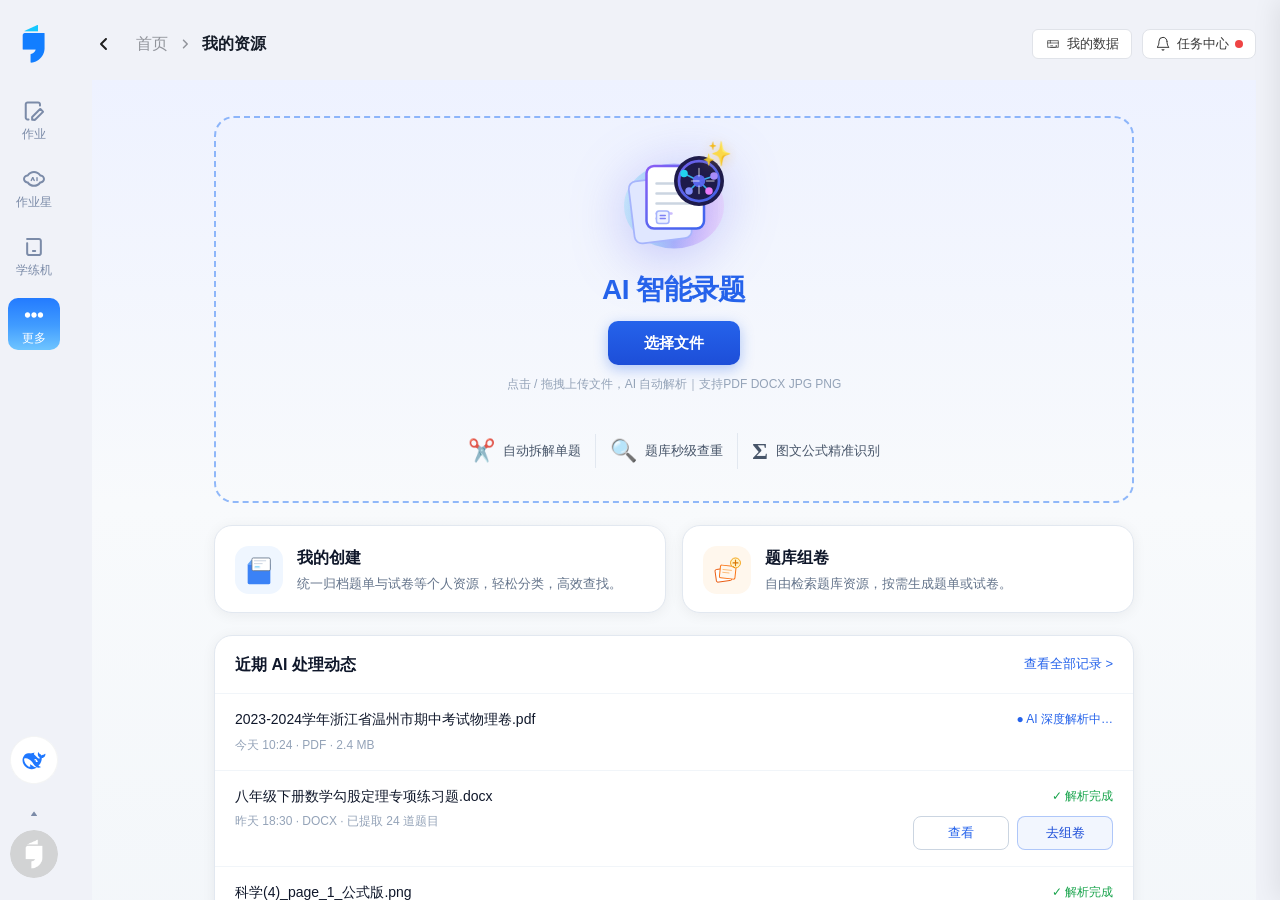
==== index.html @ 1224f37b "上传网页文件 上传网页文件" ====
<!DOCTYPE html>
<!-- saved from url=(0146)https://zhixue.feixiangxingqiu.com/#/resource/my-resource/0?from=homework&defaultKey=root%2C3948-57382&folderId=57382&needSearchInChildFolder=true -->
<html lang="en" translate="no" style="font-size: 78.75px;"><head><meta http-equiv="Content-Type" content="text/html; charset=UTF-8"><style data-rc-order="prependQueue" data-rc-priority="-999" data-css-hash="g2wmlw" data-token-hash="ju2tp6">a{color:#1677ff;text-decoration:none;background-color:transparent;outline:none;cursor:pointer;transition:color 0.3s;-webkit-text-decoration-skip:objects;}a:hover{color:#69b1ff;}a:active{color:#0958d9;}a:active,a:hover{text-decoration:none;outline:0;}a:focus{text-decoration:none;outline:0;}a[disabled]{color:rgba(0,0,0,0.25);cursor:not-allowed;}a{color:#1677ff;text-decoration:none;background-color:transparent;outline:none;cursor:pointer;transition:color 0.3s;-webkit-text-decoration-skip:objects;}a:hover{color:#69b1ff;}a:active{color:#0958d9;}a:active,a:hover{text-decoration:none;outline:0;}a:focus{text-decoration:none;outline:0;}a[disabled]{color:rgba(0,0,0,0.25);cursor:not-allowed;}.anticon{display:inline-flex;align-items:center;color:inherit;font-style:normal;line-height:0;text-align:center;text-transform:none;vertical-align:-0.125em;text-rendering:optimizeLegibility;-webkit-font-smoothing:antialiased;-moz-osx-font-smoothing:grayscale;}.anticon >*{line-height:1;}.anticon svg{display:inline-block;}.anticon .anticon .anticon-icon{display:block;}</style><style data-rc-order="prependQueue" data-rc-priority="-999" data-css-hash="ndlfri" data-token-hash="ju2tp6">.league-app{font-family:-apple-system,BlinkMacSystemFont,'Segoe UI',Roboto,'Helvetica Neue',Arial,'Noto Sans',sans-serif,'Apple Color Emoji','Segoe UI Emoji','Segoe UI Symbol','Noto Color Emoji';font-size:14px;box-sizing:border-box;}.league-app::before,.league-app::after{box-sizing:border-box;}.league-app [class^="league-app"],.league-app [class*=" league-app"]{box-sizing:border-box;}.league-app [class^="league-app"]::before,.league-app [class*=" league-app"]::before,.league-app [class^="league-app"]::after,.league-app [class*=" league-app"]::after{box-sizing:border-box;}.league-app{color:rgba(0,0,0,0.88);font-size:14px;line-height:1.5714285714285714;font-family:-apple-system,BlinkMacSystemFont,'Segoe UI',Roboto,'Helvetica Neue',Arial,'Noto Sans',sans-serif,'Apple Color Emoji','Segoe UI Emoji','Segoe UI Symbol','Noto Color Emoji';}.league-app.league-app-rtl{direction:rtl;}</style><style data-rc-order="prependQueue" data-rc-priority="-999" data-css-hash="1cvdrct" data-token-hash="ju2tp6">.league-layout{font-family:-apple-system,BlinkMacSystemFont,'Segoe UI',Roboto,'Helvetica Neue',Arial,'Noto Sans',sans-serif,'Apple Color Emoji','Segoe UI Emoji','Segoe UI Symbol','Noto Color Emoji';font-size:14px;box-sizing:border-box;}.league-layout::before,.league-layout::after{box-sizing:border-box;}.league-layout [class^="league-layout"],.league-layout [class*=" league-layout"]{box-sizing:border-box;}.league-layout [class^="league-layout"]::before,.league-layout [class*=" league-layout"]::before,.league-layout [class^="league-layout"]::after,.league-layout [class*=" league-layout"]::after{box-sizing:border-box;}.league-layout{display:flex;flex:auto;flex-direction:column;min-height:0;background:#f5f5f5;}.league-layout,.league-layout *{box-sizing:border-box;}.league-layout.league-layout-has-sider{flex-direction:row;}.league-layout.league-layout-has-sider >.league-layout,.league-layout.league-layout-has-sider >.league-layout-content{width:0;}.league-layout .league-layout-header,.league-layout.league-layout-footer{flex:0 0 auto;}.league-layout-rtl{direction:rtl;}.league-layout-header{height:64px;padding:0 50px;color:rgba(0,0,0,0.88);line-height:64px;background:#001529;}.league-layout-header .league-menu{line-height:inherit;}.league-layout-footer{padding:24px 50px;color:rgba(0,0,0,0.88);font-size:14px;background:#f5f5f5;}.league-layout-content{flex:auto;color:rgba(0,0,0,0.88);min-height:0;}</style><style data-rc-order="prependQueue" data-rc-priority="-999" data-css-hash="17ug73p" data-token-hash="ju2tp6">.league-spin{font-family:-apple-system,BlinkMacSystemFont,'Segoe UI',Roboto,'Helvetica Neue',Arial,'Noto Sans',sans-serif,'Apple Color Emoji','Segoe UI Emoji','Segoe UI Symbol','Noto Color Emoji';font-size:14px;box-sizing:border-box;}.league-spin::before,.league-spin::after{box-sizing:border-box;}.league-spin [class^="league-spin"],.league-spin [class*=" league-spin"]{box-sizing:border-box;}.league-spin [class^="league-spin"]::before,.league-spin [class*=" league-spin"]::before,.league-spin [class^="league-spin"]::after,.league-spin [class*=" league-spin"]::after{box-sizing:border-box;}.league-spin{box-sizing:border-box;margin:0;padding:0;color:#1677ff;font-size:0;line-height:1.5714285714285714;list-style:none;font-family:-apple-system,BlinkMacSystemFont,'Segoe UI',Roboto,'Helvetica Neue',Arial,'Noto Sans',sans-serif,'Apple Color Emoji','Segoe UI Emoji','Segoe UI Symbol','Noto Color Emoji';position:absolute;display:none;text-align:center;vertical-align:middle;opacity:0;transition:transform 0.3s cubic-bezier(0.78, 0.14, 0.15, 0.86);}.league-spin-spinning{position:relative;display:inline-block;opacity:1;}.league-spin .league-spin-text{font-size:14px;padding-top:5px;}.league-spin-fullscreen{position:fixed;width:100vw;height:100vh;background-color:rgba(0,0,0,0.45);z-index:1000;top:0;right:0;bottom:0;left:0;display:flex;align-items:center;flex-direction:column;justify-content:center;opacity:0;visibility:hidden;transition:all 0.2s;}.league-spin-fullscreen-show{opacity:1;visibility:visible;}.league-spin-fullscreen .league-spin .league-spin-dot-holder{color:#fff;}.league-spin-fullscreen .league-spin .league-spin-text{color:#fff;}.league-spin-nested-loading{position:relative;}.league-spin-nested-loading >div>.league-spin{position:absolute;top:0;left:0;z-index:4;display:block;width:100%;height:100%;max-height:400px;}.league-spin-nested-loading >div>.league-spin .league-spin-dot{position:absolute;top:50%;left:50%;margin:-10px;}.league-spin-nested-loading >div>.league-spin .league-spin-text{position:absolute;top:50%;width:100%;text-shadow:0 1px 2px #ffffff;}.league-spin-nested-loading >div>.league-spin.league-spin-show-text .league-spin-dot{margin-top:-20px;}.league-spin-nested-loading >div>.league-spin-sm .league-spin-dot{margin:-7px;}.league-spin-nested-loading >div>.league-spin-sm .league-spin-text{padding-top:2px;}.league-spin-nested-loading >div>.league-spin-sm.league-spin-show-text .league-spin-dot{margin-top:-17px;}.league-spin-nested-loading >div>.league-spin-lg .league-spin-dot{margin:-16px;}.league-spin-nested-loading >div>.league-spin-lg .league-spin-text{padding-top:11px;}.league-spin-nested-loading >div>.league-spin-lg.league-spin-show-text .league-spin-dot{margin-top:-26px;}.league-spin-nested-loading .league-spin-container{position:relative;transition:opacity 0.3s;}.league-spin-nested-loading .league-spin-container::after{position:absolute;top:0;right:0;bottom:0;left:0;z-index:10;width:100%;height:100%;background:#ffffff;opacity:0;transition:all 0.3s;content:"";pointer-events:none;}.league-spin-nested-loading .league-spin-blur{clear:both;opacity:0.5;user-select:none;pointer-events:none;}.league-spin-nested-loading .league-spin-blur::after{opacity:0.4;pointer-events:auto;}.league-spin-tip{color:rgba(0,0,0,0.45);}.league-spin .league-spin-dot-holder{width:1em;height:1em;font-size:20px;display:inline-block;transition:transform 0.3s ease,opacity 0.3s ease;transform-origin:50% 50%;line-height:1;color:#1677ff;}.league-spin .league-spin-dot-holder-hidden{transform:scale(0.3);opacity:0;}.league-spin .league-spin-dot-progress{position:absolute;top:0;right:0;bottom:0;left:0;}.league-spin .league-spin-dot{position:relative;display:inline-block;font-size:20px;width:1em;height:1em;}.league-spin .league-spin-dot-item{position:absolute;display:block;width:9px;height:9px;background:currentColor;border-radius:100%;transform:scale(0.75);transform-origin:50% 50%;opacity:0.3;animation-name:antSpinMove;animation-duration:1s;animation-iteration-count:infinite;animation-timing-function:linear;animation-direction:alternate;}.league-spin .league-spin-dot-item:nth-child(1){top:0;left:0;animation-delay:0s;}.league-spin .league-spin-dot-item:nth-child(2){top:0;right:0;animation-delay:0.4s;}.league-spin .league-spin-dot-item:nth-child(3){right:0;bottom:0;animation-delay:0.8s;}.league-spin .league-spin-dot-item:nth-child(4){bottom:0;left:0;animation-delay:1.2s;}.league-spin .league-spin-dot-spin{transform:rotate(45deg);animation-name:antRotate;animation-duration:1.2s;animation-iteration-count:infinite;animation-timing-function:linear;}.league-spin .league-spin-dot-circle{stroke-linecap:round;transition:stroke-dashoffset 0.3s ease,stroke-dasharray 0.3s ease,stroke 0.3s ease,stroke-width 0.3s ease,opacity 0.3s ease;fill-opacity:0;stroke:currentcolor;}.league-spin .league-spin-dot-circle-bg{stroke:rgba(0,0,0,0.06);}.league-spin-sm .league-spin-dot,.league-spin-sm .league-spin-dot-holder{font-size:14px;}.league-spin-sm .league-spin-dot-holder i{width:6px;height:6px;}.league-spin-lg .league-spin-dot,.league-spin-lg .league-spin-dot-holder{font-size:32px;}.league-spin-lg .league-spin-dot-holder i{width:14px;height:14px;}.league-spin.league-spin-show-text .league-spin-text{display:block;}</style><style data-rc-order="prependQueue" data-rc-priority="-999" data-css-hash="_effect-antSpinMove">@keyframes antSpinMove{to{opacity:1;}}</style><style data-rc-order="prependQueue" data-rc-priority="-999" data-css-hash="_effect-antRotate">@keyframes antRotate{to{transform:rotate(405deg);}}</style><style data-rc-order="prependQueue" data-rc-priority="-999" data-css-hash="12zjw5w" data-token-hash="ju2tp6">[class^="league-modal"],[class*=" league-modal"]{font-family:-apple-system,BlinkMacSystemFont,'Segoe UI',Roboto,'Helvetica Neue',Arial,'Noto Sans',sans-serif,'Apple Color Emoji','Segoe UI Emoji','Segoe UI Symbol','Noto Color Emoji';font-size:14px;box-sizing:border-box;}[class^="league-modal"]::before,[class*=" league-modal"]::before,[class^="league-modal"]::after,[class*=" league-modal"]::after{box-sizing:border-box;}[class^="league-modal"] [class^="league-modal"],[class*=" league-modal"] [class^="league-modal"],[class^="league-modal"] [class*=" league-modal"],[class*=" league-modal"] [class*=" league-modal"]{box-sizing:border-box;}[class^="league-modal"] [class^="league-modal"]::before,[class*=" league-modal"] [class^="league-modal"]::before,[class^="league-modal"] [class*=" league-modal"]::before,[class*=" league-modal"] [class*=" league-modal"]::before,[class^="league-modal"] [class^="league-modal"]::after,[class*=" league-modal"] [class^="league-modal"]::after,[class^="league-modal"] [class*=" league-modal"]::after,[class*=" league-modal"] [class*=" league-modal"]::after{box-sizing:border-box;}.league-modal-root .league-modal-wrap-rtl{direction:rtl;}.league-modal-root .league-modal-centered{text-align:center;}.league-modal-root .league-modal-centered::before{display:inline-block;width:0;height:100%;vertical-align:middle;content:"";}.league-modal-root .league-modal-centered .league-modal{top:0;display:inline-block;padding-bottom:0;text-align:start;vertical-align:middle;}@media (max-width: 767px){.league-modal-root .league-modal{max-width:calc(100vw - 16px);margin:8px auto;}.league-modal-root .league-modal-centered .league-modal{flex:1;}}.league-modal{box-sizing:border-box;margin:0 auto;padding:0;color:rgba(0,0,0,0.88);font-size:14px;line-height:1.5714285714285714;list-style:none;font-family:-apple-system,BlinkMacSystemFont,'Segoe UI',Roboto,'Helvetica Neue',Arial,'Noto Sans',sans-serif,'Apple Color Emoji','Segoe UI Emoji','Segoe UI Symbol','Noto Color Emoji';pointer-events:none;position:relative;top:100px;width:auto;max-width:calc(100vw - 32px);padding-bottom:24px;}.league-modal .league-modal-title{margin:0;color:rgba(0,0,0,0.88);font-weight:600;font-size:16px;line-height:1.5;word-wrap:break-word;}.league-modal .league-modal-content{position:relative;background-color:#ffffff;background-clip:padding-box;border:0;border-radius:8px;box-shadow:0 6px 16px 0 rgba(0, 0, 0, 0.08),0 3px 6px -4px rgba(0, 0, 0, 0.12),0 9px 28px 8px rgba(0, 0, 0, 0.05);pointer-events:auto;padding:20px 24px;}.league-modal .league-modal-close{position:absolute;top:12px;right:12px;z-index:1010;padding:0;color:rgba(0,0,0,0.45);font-weight:600;line-height:1;text-decoration:none;background:transparent;border-radius:4px;width:32px;height:32px;border:0;outline:0;cursor:pointer;transition:color 0.2s,background-color 0.2s;}.league-modal .league-modal-close-x{display:flex;font-size:16px;font-style:normal;line-height:32px;justify-content:center;text-transform:none;text-rendering:auto;}.league-modal .league-modal-close:disabled{pointer-events:none;}.league-modal .league-modal-close:hover{color:rgba(0,0,0,0.88);background-color:rgba(0,0,0,0.06);text-decoration:none;}.league-modal .league-modal-close:active{background-color:rgba(0,0,0,0.15);}.league-modal .league-modal-close:focus-visible{outline:3px solid #91caff;outline-offset:1px;transition:outline-offset 0s,outline 0s;}.league-modal .league-modal-header{color:rgba(0,0,0,0.88);background:#ffffff;border-radius:8px 8px 0 0;margin-bottom:8px;padding:0;border-bottom:none;}.league-modal .league-modal-body{font-size:14px;line-height:1.5714285714285714;word-wrap:break-word;padding:0;}.league-modal .league-modal-body .league-modal-body-skeleton{width:100%;height:100%;display:flex;justify-content:center;align-items:center;margin:16px auto;}.league-modal .league-modal-footer{text-align:end;background:transparent;margin-top:12px;padding:0;border-top:none;border-radius:0;}.league-modal .league-modal-footer >.league-btn+.league-btn{margin-left:8px;}.league-modal .league-modal-open{overflow:hidden;}.league-modal-pure-panel{top:auto;padding:0;display:flex;flex-direction:column;}.league-modal-pure-panel .league-modal-content,.league-modal-pure-panel .league-modal-body,.league-modal-pure-panel .league-modal-confirm-body-wrapper{display:flex;flex-direction:column;flex:auto;}.league-modal-pure-panel .league-modal-confirm-body{margin-bottom:auto;}.league-modal-root .league-modal-wrap-rtl{direction:rtl;}.league-modal-root .league-modal-wrap-rtl .league-modal-confirm-body{direction:rtl;}.league-modal-root .league-modal.league-zoom-enter,.league-modal-root .league-modal.league-zoom-appear{transform:none;opacity:0;animation-duration:0.3s;user-select:none;}.league-modal-root .league-modal.league-zoom-leave .league-modal-content{pointer-events:none;}.league-modal-root .league-modal-mask{position:fixed;top:0;right:0;bottom:0;left:0;z-index:1000;height:100%;background-color:rgba(0,0,0,0.45);pointer-events:none;}.league-modal-root .league-modal-mask .league-modal-hidden{display:none;}.league-modal-root .league-modal-wrap{position:fixed;top:0;right:0;bottom:0;left:0;z-index:1000;overflow:auto;outline:0;-webkit-overflow-scrolling:touch;}.league-modal-root .league-fade-enter,.league-modal-root .league-fade-appear{animation-duration:0.2s;animation-fill-mode:both;animation-play-state:paused;}.league-modal-root .league-fade-leave{animation-duration:0.2s;animation-fill-mode:both;animation-play-state:paused;}.league-modal-root .league-fade-enter.league-fade-enter-active,.league-modal-root .league-fade-appear.league-fade-appear-active{animation-name:antFadeIn;animation-play-state:running;}.league-modal-root .league-fade-leave.league-fade-leave-active{animation-name:antFadeOut;animation-play-state:running;pointer-events:none;}.league-modal-root .league-fade-enter,.league-modal-root .league-fade-appear{opacity:0;animation-timing-function:linear;}.league-modal-root .league-fade-leave{animation-timing-function:linear;}.league-zoom-enter,.league-zoom-appear{animation-duration:0.2s;animation-fill-mode:both;animation-play-state:paused;}.league-zoom-leave{animation-duration:0.2s;animation-fill-mode:both;animation-play-state:paused;}.league-zoom-enter.league-zoom-enter-active,.league-zoom-appear.league-zoom-appear-active{animation-name:antZoomIn;animation-play-state:running;}.league-zoom-leave.league-zoom-leave-active{animation-name:antZoomOut;animation-play-state:running;pointer-events:none;}.league-zoom-enter,.league-zoom-appear{transform:scale(0);opacity:0;animation-timing-function:cubic-bezier(0.08, 0.82, 0.17, 1);}.league-zoom-enter-prepare,.league-zoom-appear-prepare{transform:none;}.league-zoom-leave{animation-timing-function:cubic-bezier(0.78, 0.14, 0.15, 0.86);}.league-modal-root .league-modal{width:var(--league-modal-xs-width);}@media (min-width: 576px){.league-modal-root .league-modal{width:var(--league-modal-sm-width);}}@media (min-width: 768px){.league-modal-root .league-modal{width:var(--league-modal-md-width);}}@media (min-width: 992px){.league-modal-root .league-modal{width:var(--league-modal-lg-width);}}@media (min-width: 1200px){.league-modal-root .league-modal{width:var(--league-modal-xl-width);}}@media (min-width: 1600px){.league-modal-root .league-modal{width:var(--league-modal-xxl-width);}}</style><style data-rc-order="prependQueue" data-rc-priority="-999" data-css-hash="_effect-antFadeIn">@keyframes antFadeIn{0%{opacity:0;}100%{opacity:1;}}</style><style data-rc-order="prependQueue" data-rc-priority="-999" data-css-hash="_effect-antFadeOut">@keyframes antFadeOut{0%{opacity:1;}100%{opacity:0;}}</style><style data-rc-order="prependQueue" data-rc-priority="-999" data-css-hash="_effect-antZoomIn">@keyframes antZoomIn{0%{transform:scale(0.2);opacity:0;}100%{transform:scale(1);opacity:1;}}</style><style data-rc-order="prependQueue" data-rc-priority="-999" data-css-hash="_effect-antZoomOut">@keyframes antZoomOut{0%{transform:scale(1);}100%{transform:scale(0.2);opacity:0;}}</style><style data-rc-order="prependQueue" data-rc-priority="-999" data-css-hash="13323ey" data-token-hash="ju2tp6">.league-layout-sider{font-family:-apple-system,BlinkMacSystemFont,'Segoe UI',Roboto,'Helvetica Neue',Arial,'Noto Sans',sans-serif,'Apple Color Emoji','Segoe UI Emoji','Segoe UI Symbol','Noto Color Emoji';font-size:14px;box-sizing:border-box;}.league-layout-sider::before,.league-layout-sider::after{box-sizing:border-box;}.league-layout-sider [class^="league-layout-sider"],.league-layout-sider [class*=" league-layout-sider"]{box-sizing:border-box;}.league-layout-sider [class^="league-layout-sider"]::before,.league-layout-sider [class*=" league-layout-sider"]::before,.league-layout-sider [class^="league-layout-sider"]::after,.league-layout-sider [class*=" league-layout-sider"]::after{box-sizing:border-box;}.league-layout-sider{position:relative;min-width:0;background:#001529;transition:all 0.2s,background 0s;}.league-layout-sider-has-trigger{padding-bottom:48px;}.league-layout-sider-right{order:1;}.league-layout-sider .league-layout-sider-children{height:100%;margin-top:-0.1px;padding-top:0.1px;}.league-layout-sider .league-layout-sider-children .league-menu.league-menu-inline-collapsed{width:auto;}.league-layout-sider-zero-width .league-layout-sider-children{overflow:hidden;}.league-layout-sider .league-layout-sider-trigger{position:fixed;bottom:0;z-index:1;height:48px;color:#fff;line-height:48px;text-align:center;background:#002140;cursor:pointer;transition:all 0.2s;}.league-layout-sider .league-layout-sider-zero-width-trigger{position:absolute;top:64px;right:-40px;z-index:1;width:40px;height:40px;color:#fff;font-size:20px;display:flex;align-items:center;justify-content:center;background:#001529;border-radius:0 8px 8px 0;cursor:pointer;transition:background 0.3s ease;}.league-layout-sider .league-layout-sider-zero-width-trigger::after{position:absolute;top:0;right:0;bottom:0;left:0;background:transparent;transition:all 0.3s;content:"";}.league-layout-sider .league-layout-sider-zero-width-trigger:hover::after{background:rgba(255, 255, 255, 0.2);}.league-layout-sider .league-layout-sider-zero-width-trigger-right{left:-40px;border-radius:8px 0 0 8px;}.league-layout-sider-light{background:#ffffff;}.league-layout-sider-light .league-layout-sider-trigger{color:rgba(0,0,0,0.88);background:#ffffff;}.league-layout-sider-light .league-layout-sider-zero-width-trigger{color:rgba(0,0,0,0.88);background:#ffffff;border:1px solid #f5f5f5;border-left:0;}</style><style data-rc-order="prependQueue" data-rc-priority="-999" data-css-hash="q9yiia" data-token-hash="ju2tp6">.league-tooltip{box-sizing:border-box;margin:0;padding:0;color:rgba(0,0,0,0.88);font-size:14px;line-height:1.5714285714285714;list-style:none;font-family:-apple-system,BlinkMacSystemFont,'Segoe UI',Roboto,'Helvetica Neue',Arial,'Noto Sans',sans-serif,'Apple Color Emoji','Segoe UI Emoji','Segoe UI Symbol','Noto Color Emoji';position:absolute;z-index:1070;display:block;width:max-content;max-width:250px;visibility:visible;--valid-offset-x:var(--arrow-offset-horizontal, var(--arrow-x));transform-origin:var(--valid-offset-x, 50%) var(--arrow-y, 50%);--antd-arrow-background-color:rgba(0,0,0,0.85);}.league-tooltip-hidden{display:none;}.league-tooltip .league-tooltip-inner{min-width:28px;min-height:32px;padding:6px 8px;color:#fff;text-align:start;text-decoration:none;word-wrap:break-word;background-color:rgba(0,0,0,0.85);border-radius:6px;box-shadow:0 6px 16px 0 rgba(0, 0, 0, 0.08),0 3px 6px -4px rgba(0, 0, 0, 0.12),0 9px 28px 8px rgba(0, 0, 0, 0.05);box-sizing:border-box;}.league-tooltip-placement-topLeft,.league-tooltip-placement-topRight,.league-tooltip-placement-bottomLeft,.league-tooltip-placement-bottomRight{min-width:34px;}.league-tooltip-placement-left .league-tooltip-inner,.league-tooltip-placement-leftTop .league-tooltip-inner,.league-tooltip-placement-leftBottom .league-tooltip-inner,.league-tooltip-placement-right .league-tooltip-inner,.league-tooltip-placement-rightTop .league-tooltip-inner,.league-tooltip-placement-rightBottom .league-tooltip-inner{border-radius:6px;}.league-tooltip .league-tooltip-content{position:relative;}.league-tooltip.league-tooltip-blue .league-tooltip-inner{background-color:#1677ff;}.league-tooltip.league-tooltip-blue .league-tooltip-arrow{--antd-arrow-background-color:#1677ff;}.league-tooltip.league-tooltip-purple .league-tooltip-inner{background-color:#722ed1;}.league-tooltip.league-tooltip-purple .league-tooltip-arrow{--antd-arrow-background-color:#722ed1;}.league-tooltip.league-tooltip-cyan .league-tooltip-inner{background-color:#13c2c2;}.league-tooltip.league-tooltip-cyan .league-tooltip-arrow{--antd-arrow-background-color:#13c2c2;}.league-tooltip.league-tooltip-green .league-tooltip-inner{background-color:#52c41a;}.league-tooltip.league-tooltip-green .league-tooltip-arrow{--antd-arrow-background-color:#52c41a;}.league-tooltip.league-tooltip-magenta .league-tooltip-inner{background-color:#eb2f96;}.league-tooltip.league-tooltip-magenta .league-tooltip-arrow{--antd-arrow-background-color:#eb2f96;}.league-tooltip.league-tooltip-pink .league-tooltip-inner{background-color:#eb2f96;}.league-tooltip.league-tooltip-pink .league-tooltip-arrow{--antd-arrow-background-color:#eb2f96;}.league-tooltip.league-tooltip-red .league-tooltip-inner{background-color:#f5222d;}.league-tooltip.league-tooltip-red .league-tooltip-arrow{--antd-arrow-background-color:#f5222d;}.league-tooltip.league-tooltip-orange .league-tooltip-inner{background-color:#fa8c16;}.league-tooltip.league-tooltip-orange .league-tooltip-arrow{--antd-arrow-background-color:#fa8c16;}.league-tooltip.league-tooltip-yellow .league-tooltip-inner{background-color:#fadb14;}.league-tooltip.league-tooltip-yellow .league-tooltip-arrow{--antd-arrow-background-color:#fadb14;}.league-tooltip.league-tooltip-volcano .league-tooltip-inner{background-color:#fa541c;}.league-tooltip.league-tooltip-volcano .league-tooltip-arrow{--antd-arrow-background-color:#fa541c;}.league-tooltip.league-tooltip-geekblue .league-tooltip-inner{background-color:#2f54eb;}.league-tooltip.league-tooltip-geekblue .league-tooltip-arrow{--antd-arrow-background-color:#2f54eb;}.league-tooltip.league-tooltip-lime .league-tooltip-inner{background-color:#a0d911;}.league-tooltip.league-tooltip-lime .league-tooltip-arrow{--antd-arrow-background-color:#a0d911;}.league-tooltip.league-tooltip-gold .league-tooltip-inner{background-color:#faad14;}.league-tooltip.league-tooltip-gold .league-tooltip-arrow{--antd-arrow-background-color:#faad14;}.league-tooltip-rtl{direction:rtl;}.league-tooltip .league-tooltip-arrow{position:absolute;z-index:1;display:block;pointer-events:none;width:16px;height:16px;overflow:hidden;}.league-tooltip .league-tooltip-arrow::before{position:absolute;bottom:0;left:0;width:16px;height:8px;background:var(--antd-arrow-background-color);clip-path:polygon(1.6568542494923806px 100%, 50% 1.6568542494923806px, 14.34314575050762px 100%, 1.6568542494923806px 100%);clip-path:path('M 0 8 A 4 4 0 0 0 2.82842712474619 6.82842712474619 L 6.585786437626905 3.0710678118654755 A 2 2 0 0 1 9.414213562373096 3.0710678118654755 L 13.17157287525381 6.82842712474619 A 4 4 0 0 0 16 8 Z');content:"";}.league-tooltip .league-tooltip-arrow::after{content:"";position:absolute;width:8.970562748477143px;height:8.970562748477143px;bottom:0;left:0;right:0;margin:auto;border-radius:0 0 2px 0;transform:translateY(50%) rotate(-135deg);box-shadow:2px 2px 5px rgba(0, 0, 0, 0.05);z-index:0;background:transparent;}.league-tooltip .league-tooltip-arrow:before{background:var(--antd-arrow-background-color);}.league-tooltip-placement-top>.league-tooltip-arrow,.league-tooltip-placement-topLeft>.league-tooltip-arrow,.league-tooltip-placement-topRight>.league-tooltip-arrow{bottom:0;transform:translateY(100%) rotate(180deg);}.league-tooltip-placement-top>.league-tooltip-arrow{left:50%;transform:translateX(-50%) translateY(100%) rotate(180deg);}.league-tooltip-placement-topLeft{--arrow-offset-horizontal:12px;}.league-tooltip-placement-topLeft >.league-tooltip-arrow{left:12px;}.league-tooltip-placement-topRight{--arrow-offset-horizontal:calc(100% - 12px);}.league-tooltip-placement-topRight >.league-tooltip-arrow{right:12px;}.league-tooltip-placement-bottom>.league-tooltip-arrow,.league-tooltip-placement-bottomLeft>.league-tooltip-arrow,.league-tooltip-placement-bottomRight>.league-tooltip-arrow{top:0;transform:translateY(-100%);}.league-tooltip-placement-bottom>.league-tooltip-arrow{left:50%;transform:translateX(-50%) translateY(-100%);}.league-tooltip-placement-bottomLeft{--arrow-offset-horizontal:12px;}.league-tooltip-placement-bottomLeft >.league-tooltip-arrow{left:12px;}.league-tooltip-placement-bottomRight{--arrow-offset-horizontal:calc(100% - 12px);}.league-tooltip-placement-bottomRight >.league-tooltip-arrow{right:12px;}.league-tooltip-placement-left>.league-tooltip-arrow,.league-tooltip-placement-leftTop>.league-tooltip-arrow,.league-tooltip-placement-leftBottom>.league-tooltip-arrow{right:0;transform:translateX(100%) rotate(90deg);}.league-tooltip-placement-left>.league-tooltip-arrow{top:50%;transform:translateY(-50%) translateX(100%) rotate(90deg);}.league-tooltip-placement-leftTop>.league-tooltip-arrow{top:8px;}.league-tooltip-placement-leftBottom>.league-tooltip-arrow{bottom:8px;}.league-tooltip-placement-right>.league-tooltip-arrow,.league-tooltip-placement-rightTop>.league-tooltip-arrow,.league-tooltip-placement-rightBottom>.league-tooltip-arrow{left:0;transform:translateX(-100%) rotate(-90deg);}.league-tooltip-placement-right>.league-tooltip-arrow{top:50%;transform:translateY(-50%) translateX(-100%) rotate(-90deg);}.league-tooltip-placement-rightTop>.league-tooltip-arrow{top:8px;}.league-tooltip-placement-rightBottom>.league-tooltip-arrow{bottom:8px;}.league-tooltip-pure{position:relative;max-width:none;margin:16px;}.league-zoom-big-fast-enter,.league-zoom-big-fast-appear{animation-duration:0.1s;animation-fill-mode:both;animation-play-state:paused;}.league-zoom-big-fast-leave{animation-duration:0.1s;animation-fill-mode:both;animation-play-state:paused;}.league-zoom-big-fast-enter.league-zoom-big-fast-enter-active,.league-zoom-big-fast-appear.league-zoom-big-fast-appear-active{animation-name:antZoomBigIn;animation-play-state:running;}.league-zoom-big-fast-leave.league-zoom-big-fast-leave-active{animation-name:antZoomBigOut;animation-play-state:running;pointer-events:none;}.league-zoom-big-fast-enter,.league-zoom-big-fast-appear{transform:scale(0);opacity:0;animation-timing-function:cubic-bezier(0.08, 0.82, 0.17, 1);}.league-zoom-big-fast-enter-prepare,.league-zoom-big-fast-appear-prepare{transform:none;}.league-zoom-big-fast-leave{animation-timing-function:cubic-bezier(0.78, 0.14, 0.15, 0.86);}</style><style data-rc-order="prependQueue" data-rc-priority="-999" data-css-hash="_effect-antZoomBigIn">@keyframes antZoomBigIn{0%{transform:scale(0.8);opacity:0;}100%{transform:scale(1);opacity:1;}}</style><style data-rc-order="prependQueue" data-rc-priority="-999" data-css-hash="_effect-antZoomBigOut">@keyframes antZoomBigOut{0%{transform:scale(1);}100%{transform:scale(0.8);opacity:0;}}</style><style data-rc-order="prependQueue" data-css-hash="lxo389" data-token-hash="ju2tp6">.anticon{display:inline-flex;align-items:center;color:inherit;font-style:normal;line-height:0;text-align:center;text-transform:none;vertical-align:-0.125em;text-rendering:optimizeLegibility;-webkit-font-smoothing:antialiased;-moz-osx-font-smoothing:grayscale;}.anticon >*{line-height:1;}.anticon svg{display:inline-block;}.anticon .anticon .anticon-icon{display:block;}</style><link rel="icon" href="https://metis-online.fbcontent.cn/metis-lectio/b0D5c7GTSnFgcExISLjiH.ico" id="icon"><meta name="viewport" content="width=device-width,initial-scale=1,minimum-scale=1,maximum-scale=1"><meta name="description" content="飞象星球，面向政府和学校提供体验极致的智能教育产品。飞象星球拥有国内最大教育科技团队、研发投入超百亿。"><meta name="keywords" content="飞象,飞象星球,课后服务,课后三点半,双师,双师课堂,飞象双师,飞象双师课堂,飞象双师素质课堂,作业,个性化作业,智能作业,智慧作业,个性化作业系统,飞象个性化作业,飞象智能作业,公立校,教育信息化,教育科技,智能教育,智慧教育,教育数字化,教育ToB,进校直录播,直录播在线教室,直播教室,网课,VR虚拟课堂,飞象VR课堂"><title>飞象星球</title><link rel="preload" as="font" crossorigin="" href="https://metis-online.fbcontent.cn/metis-tea-homework/fonts/SourceHanSerifSC-Regular.otf"><script>window.MathJax={loader:{load:["[tex]/ams","[tex]/apetex","[tex]/bbox","[tex]/mhchem","[tex]/boldsymbol","[tex]/textcomp","[tex]/extpfeil","[tex]/enclose","[tex]/upgreek"]},tex:{inlineMath:[["$","$"],["\\(","\\)"]],packages:{"[+]":["ams","apetex","bbox","mhchem","boldsymbol","textcomp","extpfeil","enclose","upgreek"]},macros:{conditionarrow:["{\\displaystyle\\mathrel{\\mathop{#1}^{#2}_{#3}}}",3],rightarrowfill:"\\xrightarrow{}",d:["\\underset{\\cdot}{#1}",1],degree:"°",celsius:"℃",textsc:["\\text{#1}",1],parallelEqual:"􀱀"}},options:{enableMenu:!1,enableAssistiveMml:!1}}</script><script crossorigin="anonymous" src="./录题列表_files/tex-chtml.js"></script><script src="./录题列表_files/apetex.js" charset="UTF-8"></script><script src="./录题列表_files/bbox.js" charset="UTF-8"></script><script src="./录题列表_files/mhchem.js" charset="UTF-8"></script><script src="./录题列表_files/boldsymbol.js" charset="UTF-8"></script><script src="./录题列表_files/textmacros.js" charset="UTF-8"></script><script src="./录题列表_files/extpfeil.js" charset="UTF-8"></script><script src="./录题列表_files/enclose.js" charset="UTF-8"></script><script src="./录题列表_files/upgreek.js" charset="UTF-8"></script><script src="./录题列表_files/unicode.js" charset="UTF-8"></script><script src="./录题列表_files/html.js" charset="UTF-8"></script><script>try{function isMathjaxLoadFail(){return window.MathJax&&!window.MathJax.typesetPromise&&!window.MathJax.startup}function appendJs(t){var n=document.createElement("script");return n.src=t,n.async=!0,document.head.appendChild(n),new Promise(t=>{n.onload=()=>t(),n.onerror=()=>t()})}isMathjaxLoadFail()&&appendJs("https://static-nginx-online1.fbcontent.cn/metis/metis-web-mathjax/tex-chtml.js?v=1").then(()=>{isMathjaxLoadFail()&&appendJs("https://static-nginx-online2.fbcontent.cn/metis/metis-web-mathjax/tex-chtml.js?v=1")})}catch(t){console.error(t)}</script><script>Object.defineProperty(window,"UNIQUE_ID",{configurable:!1,enumerable:!0,value:"FEIXIANG",writable:!1})</script><script>window.JS_EXC_START_AT=performance.now()</script><link href="./录题列表_files/4786.9e762905.css" rel="stylesheet"><link href="./录题列表_files/5384.33539bdc.css" rel="stylesheet"><link href="./录题列表_files/main.a1660310.css" rel="stylesheet"><script src="./录题列表_files/textcomp.js" charset="UTF-8"></script><style type="text/css">.CtxtMenu_InfoClose {  top:.2em; right:.2em;}
.CtxtMenu_InfoContent {  overflow:auto; text-align:left; font-size:80%;  padding:.4em .6em; border:1px inset; margin:1em 0px;  max-height:20em; max-width:30em; background-color:#EEEEEE;  white-space:normal;}
.CtxtMenu_Info.CtxtMenu_MousePost {outline:none;}
.CtxtMenu_Info {  position:fixed; left:50%; width:auto; text-align:center;  border:3px outset; padding:1em 2em; background-color:#DDDDDD;  color:black;  cursor:default; font-family:message-box; font-size:120%;  font-style:normal; text-indent:0; text-transform:none;  line-height:normal; letter-spacing:normal; word-spacing:normal;  word-wrap:normal; white-space:nowrap; float:none; z-index:201;  border-radius: 15px;                     /* Opera 10.5 and IE9 */  -webkit-border-radius:15px;               /* Safari and Chrome */  -moz-border-radius:15px;                  /* Firefox */  -khtml-border-radius:15px;                /* Konqueror */  box-shadow:0px 10px 20px #808080;         /* Opera 10.5 and IE9 */  -webkit-box-shadow:0px 10px 20px #808080; /* Safari 3 & Chrome */  -moz-box-shadow:0px 10px 20px #808080;    /* Forefox 3.5 */  -khtml-box-shadow:0px 10px 20px #808080;  /* Konqueror */  filter:progid:DXImageTransform.Microsoft.dropshadow(OffX=2, OffY=2, Color="gray", Positive="true"); /* IE */}
</style><style type="text/css">.CtxtMenu_MenuClose {  position:absolute;  cursor:pointer;  display:inline-block;  border:2px solid #AAA;  border-radius:18px;  -webkit-border-radius: 18px;             /* Safari and Chrome */  -moz-border-radius: 18px;                /* Firefox */  -khtml-border-radius: 18px;              /* Konqueror */  font-family: "Courier New", Courier;  font-size:24px;  color:#F0F0F0}
.CtxtMenu_MenuClose span {  display:block; background-color:#AAA; border:1.5px solid;  border-radius:18px;  -webkit-border-radius: 18px;             /* Safari and Chrome */  -moz-border-radius: 18px;                /* Firefox */  -khtml-border-radius: 18px;              /* Konqueror */  line-height:0;  padding:8px 0 6px     /* may need to be browser-specific */}
.CtxtMenu_MenuClose:hover {  color:white!important;  border:2px solid #CCC!important}
.CtxtMenu_MenuClose:hover span {  background-color:#CCC!important}
.CtxtMenu_MenuClose:hover:focus {  outline:none}
</style><style type="text/css">.CtxtMenu_Menu {  position:absolute;  background-color:white;  color:black;  width:auto; padding:5px 0px;  border:1px solid #CCCCCC; margin:0; cursor:default;  font: menu; text-align:left; text-indent:0; text-transform:none;  line-height:normal; letter-spacing:normal; word-spacing:normal;  word-wrap:normal; white-space:nowrap; float:none; z-index:201;  border-radius: 5px;                     /* Opera 10.5 and IE9 */  -webkit-border-radius: 5px;             /* Safari and Chrome */  -moz-border-radius: 5px;                /* Firefox */  -khtml-border-radius: 5px;              /* Konqueror */  box-shadow:0px 10px 20px #808080;         /* Opera 10.5 and IE9 */  -webkit-box-shadow:0px 10px 20px #808080; /* Safari 3 & Chrome */  -moz-box-shadow:0px 10px 20px #808080;    /* Forefox 3.5 */  -khtml-box-shadow:0px 10px 20px #808080;  /* Konqueror */}
.CtxtMenu_MenuItem {  padding: 1px 2em;  background:transparent;}
.CtxtMenu_MenuArrow {  position:absolute; right:.5em; padding-top:.25em; color:#666666;  font-family: null; font-size: .75em}
.CtxtMenu_MenuActive .CtxtMenu_MenuArrow {color:white}
.CtxtMenu_MenuArrow.CtxtMenu_RTL {left:.5em; right:auto}
.CtxtMenu_MenuCheck {  position:absolute; left:.7em;  font-family: null}
.CtxtMenu_MenuCheck.CtxtMenu_RTL { right:.7em; left:auto }
.CtxtMenu_MenuRadioCheck {  position:absolute; left: .7em;}
.CtxtMenu_MenuRadioCheck.CtxtMenu_RTL {  right: .7em; left:auto}
.CtxtMenu_MenuInputBox {  padding-left: 1em; right:.5em; color:#666666;  font-family: null;}
.CtxtMenu_MenuInputBox.CtxtMenu_RTL {  left: .1em;}
.CtxtMenu_MenuComboBox {  left:.1em; padding-bottom:.5em;}
.CtxtMenu_MenuSlider {  left: .1em;}
.CtxtMenu_SliderValue {  position:absolute; right:.1em; padding-top:.25em; color:#333333;  font-size: .75em}
.CtxtMenu_SliderBar {  outline: none; background: #d3d3d3}
.CtxtMenu_MenuLabel {  padding: 1px 2em 3px 1.33em;  font-style:italic}
.CtxtMenu_MenuRule {  border-top: 1px solid #DDDDDD;  margin: 4px 3px;}
.CtxtMenu_MenuDisabled {  color:GrayText}
.CtxtMenu_MenuActive {  background-color: #606872;  color: white;}
.CtxtMenu_MenuDisabled:focus {  background-color: #E8E8E8}
.CtxtMenu_MenuLabel:focus {  background-color: #E8E8E8}
.CtxtMenu_ContextMenu:focus {  outline:none}
.CtxtMenu_ContextMenu .CtxtMenu_MenuItem:focus {  outline:none}
.CtxtMenu_SelectionMenu {  position:relative; float:left;  border-bottom: none; -webkit-box-shadow:none; -webkit-border-radius:0px; }
.CtxtMenu_SelectionItem {  padding-right: 1em;}
.CtxtMenu_Selection {  right: 40%; width:50%; }
.CtxtMenu_SelectionBox {  padding: 0em; max-height:20em; max-width: none;  background-color:#FFFFFF;}
.CtxtMenu_SelectionDivider {  clear: both; border-top: 2px solid #000000;}
.CtxtMenu_Menu .CtxtMenu_MenuClose {  top:-10px; left:-10px}
</style><style id="MJX-CHTML-styles">
mjx-container[jax="CHTML"] {
  line-height: 0;
}

mjx-container [space="1"] {
  margin-left: .111em;
}

mjx-container [space="2"] {
  margin-left: .167em;
}

mjx-container [space="3"] {
  margin-left: .222em;
}

mjx-container [space="4"] {
  margin-left: .278em;
}

mjx-container [space="5"] {
  margin-left: .333em;
}

mjx-container [rspace="1"] {
  margin-right: .111em;
}

mjx-container [rspace="2"] {
  margin-right: .167em;
}

mjx-container [rspace="3"] {
  margin-right: .222em;
}

mjx-container [rspace="4"] {
  margin-right: .278em;
}

mjx-container [rspace="5"] {
  margin-right: .333em;
}

mjx-container [size="s"] {
  font-size: 70.7%;
}

mjx-container [size="ss"] {
  font-size: 50%;
}

mjx-container [size="Tn"] {
  font-size: 60%;
}

mjx-container [size="sm"] {
  font-size: 85%;
}

mjx-container [size="lg"] {
  font-size: 120%;
}

mjx-container [size="Lg"] {
  font-size: 144%;
}

mjx-container [size="LG"] {
  font-size: 173%;
}

mjx-container [size="hg"] {
  font-size: 207%;
}

mjx-container [size="HG"] {
  font-size: 249%;
}

mjx-container [width="full"] {
  width: 100%;
}

mjx-box {
  display: inline-block;
}

mjx-block {
  display: block;
}

mjx-itable {
  display: inline-table;
}

mjx-row {
  display: table-row;
}

mjx-row > * {
  display: table-cell;
}

mjx-mtext {
  display: inline-block;
}

mjx-mstyle {
  display: inline-block;
}

mjx-merror {
  display: inline-block;
  color: red;
  background-color: yellow;
}

mjx-mphantom {
  visibility: hidden;
}

_::-webkit-full-page-media, _:future, :root mjx-container {
  will-change: opacity;
}

mjx-assistive-mml {
  position: absolute !important;
  top: 0px;
  left: 0px;
  clip: rect(1px, 1px, 1px, 1px);
  padding: 1px 0px 0px 0px !important;
  border: 0px !important;
  display: block !important;
  width: auto !important;
  overflow: hidden !important;
  -webkit-touch-callout: none;
  -webkit-user-select: none;
  -khtml-user-select: none;
  -moz-user-select: none;
  -ms-user-select: none;
  user-select: none;
}

mjx-assistive-mml[display="block"] {
  width: 100% !important;
}

mjx-c::before {
  display: block;
  width: 0;
}

mjx-c.mjx-c2225::before {
  font-style: italic;
}

.MJX-TEX {
  font-family: MJXZERO, MJXTEX;
}

.TEX-B {
  font-family: MJXZERO, MJXTEX-B;
}

.TEX-I {
  font-family: MJXZERO, MJXTEX-I;
}

.TEX-MI {
  font-family: MJXZERO, MJXTEX-MI;
}

.TEX-BI {
  font-family: MJXZERO, MJXTEX-BI;
}

.TEX-S1 {
  font-family: MJXZERO, MJXTEX-S1;
}

.TEX-S2 {
  font-family: MJXZERO, MJXTEX-S2;
}

.TEX-S3 {
  font-family: MJXZERO, MJXTEX-S3;
}

.TEX-S4 {
  font-family: MJXZERO, MJXTEX-S4;
}

.TEX-A {
  font-family: MJXZERO, MJXTEX-A;
}

.TEX-C {
  font-family: MJXZERO, MJXTEX-C;
}

.TEX-CB {
  font-family: MJXZERO, MJXTEX-CB;
}

.TEX-FR {
  font-family: MJXZERO, MJXTEX-FR;
}

.TEX-FRB {
  font-family: MJXZERO, MJXTEX-FRB;
}

.TEX-SS {
  font-family: MJXZERO, MJXTEX-SS;
}

.TEX-SSB {
  font-family: MJXZERO, MJXTEX-SSB;
}

.TEX-SSI {
  font-family: MJXZERO, MJXTEX-SSI;
}

.TEX-SC {
  font-family: MJXZERO, MJXTEX-SC;
}

.TEX-T {
  font-family: MJXZERO, MJXTEX-T;
}

.TEX-V {
  font-family: MJXZERO, MJXTEX-V;
}

.TEX-VB {
  font-family: MJXZERO, MJXTEX-VB;
}

mjx-stretchy-v mjx-c, mjx-stretchy-h mjx-c {
  font-family: MJXZERO, MJXTEX-S1, MJXTEX-S4, MJXTEX, MJXTEX-A ! important;
}

@font-face /* 0 */ {
  font-family: MJXZERO;
  src: url("https://static-nginx-online.fbcontent.cn/metis/metis-web-mathjax/output/chtml/fonts/woff-v2/MathJax_Zero.woff") format("woff");
}

@font-face /* 1 */ {
  font-family: MJXTEX;
  src: url("https://static-nginx-online.fbcontent.cn/metis/metis-web-mathjax/output/chtml/fonts/woff-v2/MathJax_Main-Regular.woff") format("woff");
}

@font-face /* 2 */ {
  font-family: MJXTEX-B;
  src: url("https://static-nginx-online.fbcontent.cn/metis/metis-web-mathjax/output/chtml/fonts/woff-v2/MathJax_Main-Bold.woff") format("woff");
}

@font-face /* 3 */ {
  font-family: MJXTEX-I;
  src: url("https://static-nginx-online.fbcontent.cn/metis/metis-web-mathjax/output/chtml/fonts/woff-v2/MathJax_Math-Italic.woff") format("woff");
}

@font-face /* 4 */ {
  font-family: MJXTEX-MI;
  src: url("https://static-nginx-online.fbcontent.cn/metis/metis-web-mathjax/output/chtml/fonts/woff-v2/MathJax_Main-Italic.woff") format("woff");
}

@font-face /* 5 */ {
  font-family: MJXTEX-BI;
  src: url("https://static-nginx-online.fbcontent.cn/metis/metis-web-mathjax/output/chtml/fonts/woff-v2/MathJax_Math-BoldItalic.woff") format("woff");
}

@font-face /* 6 */ {
  font-family: MJXTEX-S1;
  src: url("https://static-nginx-online.fbcontent.cn/metis/metis-web-mathjax/output/chtml/fonts/woff-v2/MathJax_Size1-Regular.woff") format("woff");
}

@font-face /* 7 */ {
  font-family: MJXTEX-S2;
  src: url("https://static-nginx-online.fbcontent.cn/metis/metis-web-mathjax/output/chtml/fonts/woff-v2/MathJax_Size2-Regular.woff") format("woff");
}

@font-face /* 8 */ {
  font-family: MJXTEX-S3;
  src: url("https://static-nginx-online.fbcontent.cn/metis/metis-web-mathjax/output/chtml/fonts/woff-v2/MathJax_Size3-Regular.woff") format("woff");
}

@font-face /* 9 */ {
  font-family: MJXTEX-S4;
  src: url("https://static-nginx-online.fbcontent.cn/metis/metis-web-mathjax/output/chtml/fonts/woff-v2/MathJax_Size4-Regular.woff") format("woff");
}

@font-face /* 10 */ {
  font-family: MJXTEX-A;
  src: url("https://static-nginx-online.fbcontent.cn/metis/metis-web-mathjax/output/chtml/fonts/woff-v2/MathJax_AMS-Regular.woff") format("woff");
}

@font-face /* 11 */ {
  font-family: MJXTEX-C;
  src: url("https://static-nginx-online.fbcontent.cn/metis/metis-web-mathjax/output/chtml/fonts/woff-v2/MathJax_Calligraphic-Regular.woff") format("woff");
}

@font-face /* 12 */ {
  font-family: MJXTEX-CB;
  src: url("https://static-nginx-online.fbcontent.cn/metis/metis-web-mathjax/output/chtml/fonts/woff-v2/MathJax_Calligraphic-Bold.woff") format("woff");
}

@font-face /* 13 */ {
  font-family: MJXTEX-FR;
  src: url("https://static-nginx-online.fbcontent.cn/metis/metis-web-mathjax/output/chtml/fonts/woff-v2/MathJax_Fraktur-Regular.woff") format("woff");
}

@font-face /* 14 */ {
  font-family: MJXTEX-FRB;
  src: url("https://static-nginx-online.fbcontent.cn/metis/metis-web-mathjax/output/chtml/fonts/woff-v2/MathJax_Fraktur-Bold.woff") format("woff");
}

@font-face /* 15 */ {
  font-family: MJXTEX-SS;
  src: url("https://static-nginx-online.fbcontent.cn/metis/metis-web-mathjax/output/chtml/fonts/woff-v2/MathJax_SansSerif-Regular.woff") format("woff");
}

@font-face /* 16 */ {
  font-family: MJXTEX-SSB;
  src: url("https://static-nginx-online.fbcontent.cn/metis/metis-web-mathjax/output/chtml/fonts/woff-v2/MathJax_SansSerif-Bold.woff") format("woff");
}

@font-face /* 17 */ {
  font-family: MJXTEX-SSI;
  src: url("https://static-nginx-online.fbcontent.cn/metis/metis-web-mathjax/output/chtml/fonts/woff-v2/MathJax_SansSerif-Italic.woff") format("woff");
}

@font-face /* 18 */ {
  font-family: MJXTEX-SC;
  src: url("https://static-nginx-online.fbcontent.cn/metis/metis-web-mathjax/output/chtml/fonts/woff-v2/MathJax_Script-Regular.woff") format("woff");
}

@font-face /* 19 */ {
  font-family: MJXTEX-T;
  src: url("https://static-nginx-online.fbcontent.cn/metis/metis-web-mathjax/output/chtml/fonts/woff-v2/MathJax_Typewriter-Regular.woff") format("woff");
}

@font-face /* 20 */ {
  font-family: MJXTEX-V;
  src: url("https://static-nginx-online.fbcontent.cn/metis/metis-web-mathjax/output/chtml/fonts/woff-v2/MathJax_Vector-Regular.woff") format("woff");
}

@font-face /* 21 */ {
  font-family: MJXTEX-VB;
  src: url("https://static-nginx-online.fbcontent.cn/metis/metis-web-mathjax/output/chtml/fonts/woff-v2/MathJax_Vector-Bold.woff") format("woff");
}

@font-face /* 22 */ {
  font-family: METISMATH;
  src: url("https://static-nginx-online.fbcontent.cn/metis/metis-web-mathjax/output/chtml/fonts/woff-v2/MathJax_MetisMath.ttf");
  unicode-range: U+100C40;
}
</style></head><body class="" style="touch-action: none; -webkit-user-drag: none; -webkit-tap-highlight-color: rgba(0, 0, 0, 0);" spellcheck="false"><noscript>You need to enable JavaScript to run this app.</noscript><script crossorigin="anonymous" src="./录题列表_files/wxLogin.js"></script><div id="qiankun-root"><div class=""><div class=""><div class=""><div class="league-app"><div class="league-layout league-layout-has-sider layout_XPtyO"><aside class="league-layout-sider league-layout-sider-dark layoutSider_BSKYw" id="league-layout-sider" style="flex: 0 0 68px; max-width: 68px; min-width: 68px; width: 68px;"><div class="league-layout-sider-children"><div class="sider-container_rlGG1" style="background: rgb(240, 242, 248);"><div id="sider-menu" class="sider-menu_eLDuA"><div class="sidebar-logo_qTM9r"><img src="[data-uri]" alt=""></div><div class="menu-item_qJwpJ "><div class="icon_kbQWF"><svg xmlns="http://www.w3.org/2000/svg" xmlns:xlink="http://www.w3.org/1999/xlink" width="22" height="22" viewBox="0 0 22 22"><path transform="matrix(1 0 0 1 2.75 2.475)" d="M1.83333 17.9667L2.75 17.9667C3.30688 17.9667 3.75833 17.5152 3.75833 16.9583C3.75833 16.4014 3.30688 15.95 2.75 15.95L1.83333 15.95Q1.49161 15.95 1.24997 15.7084Q1.00833 15.4667 1.00833 15.125L1.00833 1.88468Q1.00833 1.54395 1.24876 1.30253Q1.48919 1.0611 1.82991 1.05968L12.3716 1.01596Q12.7143 1.01454 12.9572 1.25638Q13.2 1.49822 13.2 1.84095L13.2 3.02572C13.2 3.5826 13.6515 4.03405 14.2083 4.03405C14.7652 4.03405 15.2167 3.5826 15.2167 3.02572L15.2167 1.84095Q15.2167 1.26185 14.9917 0.731678Q14.7748 0.22045 14.3802 -0.172571Q13.9855 -0.565594 13.4734 -0.780363Q12.9423 -1.00309 12.3632 -1.00069L1.82155 -0.956965Q1.24572 -0.954576 0.718926 -0.729862Q0.210771 -0.5131 -0.180191 -0.120513Q-0.571153 0.272074 -0.785806 0.781124Q-1.00833 1.30885 -1.00833 1.88468L-1.00833 15.125Q-1.00833 15.7025 -0.784607 16.2314Q-0.568837 16.7416 -0.176028 17.1344Q0.216783 17.5272 0.726919 17.7429Q1.25586 17.9667 1.83333 17.9667Z" fill-rule="evenodd" fill="rgb(123, 139, 168)"></path><path transform="matrix(0.707107 0.707107 -0.707107 0.707107 17.2493 8.87555)" d="M0.183333 1.00833Q0.52506 1.00833 0.766697 0.766696Q1.00833 0.525059 1.00833 0.183333L1.00833 11.4231Q1.00833 11.0772 0.761608 10.8347L2.60781 12.6491Q2.36707 12.4125 2.02954 12.4125Q1.692 12.4125 1.45127 12.6491L3.29747 10.8347Q3.05075 11.0772 3.05075 11.4231L3.05075 0.183333Q3.05075 0.525059 3.29238 0.766695Q3.53402 1.00833 3.87575 1.00833L0.183333 1.00833ZM0.183333 -1.00833L3.87575 -1.00833Q4.36935 -1.00833 4.71838 -0.659301Q5.06741 -0.31027 5.06741 0.183333L5.06741 11.4231Q5.06741 11.9228 4.71103 12.273L2.86482 14.0874Q2.51709 14.4292 2.02954 14.4292Q1.54199 14.4292 1.19425 14.0874L-0.651953 12.273Q-1.00833 11.9228 -1.00833 11.4231L-1.00833 0.183333Q-1.00833 -0.310271 -0.659302 -0.659302Q-0.310271 -1.00833 0.183333 -1.00833Z" fill-rule="nonzero" fill="rgb(123, 139, 168)"></path></svg></div><div class="item-title_V2URo">作业</div></div><div class="menu-item_qJwpJ "><div class="icon_kbQWF"><svg xmlns="http://www.w3.org/2000/svg" xmlns:xlink="http://www.w3.org/1999/xlink" width="22" height="22" viewBox="0 0 22 22"><path transform="matrix(1 0 0 1 0 3)" d="M17.7373 3.41559C16.2593 1.35184 13.7925 0 10.999 0C8.20552 0 5.73872 1.35185 4.2607 3.41562C1.84269 3.77682 0 5.65274 0 7.91263C0 10.1712 1.84054 12.0462 4.25645 12.409C5.73399 14.4761 8.20284 15.8306 10.999 15.8306C13.7951 15.8306 16.264 14.4761 17.7415 12.409C20.1575 12.0463 21.9982 10.1713 21.9982 7.91263C21.9982 5.65268 20.1554 3.77672 17.7373 3.41559ZM13.9324 2.7276Q15.2478 3.40886 16.095 4.59176L16.593 5.28711L17.4389 5.41344Q18.583 5.5843 19.3157 6.34925Q19.9782 7.04099 19.9782 7.91263Q19.9782 8.78371 19.3164 9.47521Q18.5847 10.2398 17.4417 10.4114L16.5957 10.5384L16.0982 11.2344Q15.2513 12.4192 13.9349 13.1017Q12.5677 13.8106 10.999 13.8106Q9.43028 13.8106 8.06304 13.1017Q6.74667 12.4191 5.8998 11.2344L5.40236 10.5384L4.5564 10.4114Q3.41336 10.2398 2.6817 9.47517Q2.02 8.78369 2.02 7.91263Q2.02 7.04101 2.68247 6.34929Q3.41505 5.58436 4.55913 5.41346L5.40499 5.2871L5.90297 4.59178Q6.75014 3.40887 8.06554 2.7276Q9.43179 2.02 10.999 2.02Q12.5662 2.02 13.9324 2.7276Z" fill-rule="evenodd" fill="rgb(123, 139, 168)"></path><path transform="matrix(1 0 0 1 13.3162 8.95699)" d="M0.698084 0C0.312543 0 0 0.312543 0 0.698084L0 3.51568C0 3.90122 0.311496 4.21377 0.697037 4.21377L0.698084 4.21377C1.08362 4.21377 1.39617 3.90122 1.39617 3.51568L1.39617 0.698084C1.39617 0.312543 1.08467 0 0.699131 0L0.698084 0Z" fill-rule="nonzero" fill="rgb(123, 139, 168)"></path><path transform="matrix(-0.909677 0.415316 0.457236 0.889345 10.0641 8.64844)" d="M0.705197 0C0.315727 0 0 0.315727 0 0.705197L0 3.92883C0 4.3183 0.31467 4.63403 0.704139 4.63403L0.705197 4.63403C1.09467 4.63403 1.41039 4.3183 1.41039 3.92883L1.41039 0.705197C1.41039 0.315727 1.09572 0 0.706255 0L0.705197 0Z" fill-rule="nonzero" fill="rgb(123, 139, 168)"></path><path transform="matrix(0.909677 0.415316 -0.457236 0.889345 9.40582 8.64844)" d="M0.705197 0C0.315727 0 0 0.315727 0 0.705197L0 3.92883C0 4.3183 0.31467 4.63403 0.704139 4.63403L0.705197 4.63403C1.09467 4.63403 1.41039 4.3183 1.41039 3.92883L1.41039 0.705197C1.41039 0.315727 1.09572 0 0.706255 0L0.705197 0Z" fill-rule="nonzero" fill="rgb(123, 139, 168)"></path></svg></div><div class="item-title_V2URo">作业星</div></div><div class="menu-item_qJwpJ "><div class="icon_kbQWF"><svg xmlns="http://www.w3.org/2000/svg" xmlns:xlink="http://www.w3.org/1999/xlink" width="22" height="22" viewBox="0 0 22 22"><path transform="matrix(1 0 0 1 3.15833 1.8875)" d="M1.00833 0C0.451446 0 0 0.451446 0 1.00833C0 1.56522 0.451446 2.01667 1.00833 2.01667L12.8417 2.01667C13.2973 2.01667 13.6667 2.38603 13.6667 2.84167L13.6667 15.3833C13.6667 15.839 13.2973 16.2083 12.8417 16.2083L2.84167 16.2083C2.38603 16.2083 2.01667 15.839 2.01667 15.3833L2.01667 5.3625C2.01667 4.80561 1.56522 4.35417 1.00833 4.35417C0.451446 4.35417 0 4.80561 0 5.3625L0 15.3833C0 16.9527 1.27226 18.225 2.84167 18.225L12.8417 18.225C14.4111 18.225 15.6833 16.9527 15.6833 15.3833L15.6833 11.4962L15.6833 6.62049L15.6833 2.84167C15.6833 1.27226 14.4111 0 12.8417 0L1.00833 0Z" fill-rule="nonzero" fill="rgb(123, 139, 168)"></path><path transform="matrix(1 0 0 1 10 15)" d="M-1.00833 0C-1.00833 0.556882 -0.556882 1.00833 0 1.00833L2.11816 1.00833C2.67504 1.00833 3.12649 0.556882 3.12649 0C3.12649 -0.556882 2.67504 -1.00833 2.11816 -1.00833L0 -1.00833C-0.556882 -1.00833 -1.00833 -0.556882 -1.00833 0Z" fill-rule="evenodd" fill="rgb(123, 139, 168)"></path></svg></div><div class="item-title_V2URo">学练机</div></div><div id="moreBtnPanel" class="more-btn-panel_aAP7C"><div class="more-btn-hover-buffer_hf5Tu"></div><div class="more-pop-menu_s4xX4"><div class="more-pop-menu-item_XQni7 "><div class="more-pop-menu-item-icon_PgFZC"><svg xmlns="http://www.w3.org/2000/svg" xmlns:xlink="http://www.w3.org/1999/xlink" width="22" height="22" viewBox="0 0 22 22"><path transform="matrix(1 0 0 1 2.10905 2.93262)" d="M0.726919 -0.784607Q0.21678 -0.568836 -0.176028 -0.176028Q-0.568836 0.21678 -0.784607 0.726919Q-1.00833 1.25587 -1.00833 1.83333L-1.00833 13.75Q-1.00833 14.3275 -0.784607 14.8564Q-0.568837 15.3666 -0.176029 15.7594Q0.216779 16.1522 0.726918 16.3679Q1.25587 16.5917 1.83333 16.5917L14.3762 16.5917Q15.2979 16.5917 16.0442 16.0506Q16.7904 15.5096 17.077 14.6335L19.0859 8.49256Q19.3052 7.82216 19.1883 7.13449Q19.0772 6.48101 18.6857 5.94105Q18.2942 5.4011 17.7077 5.09232Q17.0904 4.76738 16.3851 4.76738L6.81936 4.76738Q5.90315 4.76738 5.15949 5.30256Q4.41583 5.83774 4.12483 6.70651L2.54811 11.4138C2.37124 11.9418 2.65593 12.5133 3.18398 12.6902C3.71203 12.867 4.28349 12.5824 4.46036 12.0543L6.03708 7.34702Q6.12156 7.0948 6.33746 6.93942Q6.55337 6.78405 6.81936 6.78405L16.3851 6.78405Q16.8059 6.78405 17.053 7.12479Q17.3 7.46554 17.1692 7.86555L15.1603 14.0065Q15.0771 14.2608 14.8604 14.4179Q14.6438 14.575 14.3762 14.575L1.83333 14.575Q1.49161 14.575 1.24997 14.3334Q1.00833 14.0917 1.00833 13.75L1.00833 1.83333Q1.00833 1.49161 1.24997 1.24997Q1.49161 1.00833 1.83333 1.00833L4.45415 1.00833Q4.58311 1.00833 4.70592 1.04769Q4.82873 1.08705 4.93367 1.162L7.18583 2.77069Q7.5473 3.02888 7.97031 3.16444Q8.39332 3.3 8.83752 3.3L16.5 3.3C17.0569 3.3 17.5083 2.84855 17.5083 2.29167C17.5083 1.73478 17.0569 1.28333 16.5 1.28333L8.83752 1.28333Q8.70856 1.28333 8.58575 1.24398Q8.46294 1.20462 8.358 1.12966L6.10583 -0.479026Q6.06065 -0.511298 6.01451 -0.541656Q5.6915 -0.754158 5.32136 -0.872773Q4.89835 -1.00833 4.45415 -1.00833L1.83333 -1.00833Q1.25587 -1.00833 0.726919 -0.784607Z" fill-rule="evenodd" fill="rgba(0, 0, 0, 0.6)"></path></svg></div><div class="more-pop-menu-item-title_sRWA1">资源库</div></div><div class="more-pop-menu-item_XQni7 "><div class="more-pop-menu-item-icon_PgFZC"><svg xmlns="http://www.w3.org/2000/svg" xmlns:xlink="http://www.w3.org/1999/xlink" width="22" height="22" viewBox="0 0 22 22"><path transform="matrix(1 0 0 1 6.30566 12.1458)" d="M-1.00833 0C-1.00833 0.556882 -0.556882 1.00833 0 1.00833L1.375 1.00833C1.93188 1.00833 2.38333 0.556882 2.38333 0C2.38333 -0.556882 1.93188 -1.00833 1.375 -1.00833L0 -1.00833C-0.556882 -1.00833 -1.00833 -0.556882 -1.00833 0Z" fill-rule="evenodd" fill="rgba(0, 0, 0, 0.6)"></path><path transform="matrix(1 0 0 1 6.30566 8.47917)" d="M-1.00833 0C-1.00833 0.556882 -0.556882 1.00833 0 1.00833L1.375 1.00833C1.93188 1.00833 2.38333 0.556882 2.38333 0C2.38333 -0.556882 1.93188 -1.00833 1.375 -1.00833L0 -1.00833C-0.556882 -1.00833 -1.00833 -0.556882 -1.00833 0Z" fill-rule="evenodd" fill="rgba(0, 0, 0, 0.6)"></path><path transform="matrix(1 0 0 1 1.9694 1.97119)" d="M2.84167 0C1.27226 0 0 1.27226 0 2.84167L0 15.2167C0 16.7861 1.27226 18.0583 2.84167 18.0583L12.6958 18.0583C13.2527 18.0583 13.7042 17.6069 13.7042 17.05C13.7042 16.4931 13.2527 16.0417 12.6958 16.0417L10.0375 16.0417L10.0375 2.84167C10.0375 2.38603 10.4069 2.01667 10.8625 2.01667L15.2167 2.01667C15.6723 2.01667 16.0417 2.38603 16.0417 2.84167L16.0417 17.05C16.0417 17.6069 16.4931 18.0583 17.05 18.0583C17.6069 18.0583 18.0583 17.6069 18.0583 17.05L18.0583 2.84167C18.0583 1.27226 16.7861 0 15.2167 0L10.8625 0C10.1638 0 9.52403 0.252153 9.02917 0.670422C8.53431 0.252153 7.89452 0 7.19583 0L2.84167 0ZM8.02083 2.84167C8.02083 2.38603 7.65147 2.01667 7.19583 2.01667L2.84167 2.01667C2.38603 2.01667 2.01667 2.38603 2.01667 2.84167L2.01667 15.2167C2.01667 15.6723 2.38603 16.0417 2.84167 16.0417L8.02083 16.0417L8.02083 2.84167Z" fill-rule="evenodd" fill="rgba(0, 0, 0, 0.6)"></path></svg></div><div class="more-pop-menu-item-title_sRWA1">教务</div></div><div class="more-pop-menu-item_XQni7 "><div class="more-pop-menu-item-icon_PgFZC"><svg xmlns="http://www.w3.org/2000/svg" xmlns:xlink="http://www.w3.org/1999/xlink" width="22" height="22" viewBox="0 0 22 22"><path transform="matrix(1 0 0 1 7.01107 9.34928)" d="M0 -1.00833C-0.556882 -1.00833 -1.00833 -0.556882 -1.00833 0L-1.00833 5.13333C-1.00833 5.69022 -0.556882 6.14167 0 6.14167C0.556882 6.14167 1.00833 5.69022 1.00833 5.13333L1.00833 0C1.00833 -0.556882 0.556882 -1.00833 0 -1.00833Z" fill-rule="evenodd" fill="rgba(0, 0, 0, 0.6)"></path><path transform="matrix(1 0 0 1 10.8639 12.8333)" d="M0 -1.00833C-0.556882 -1.00833 -1.00833 -0.556882 -1.00833 0L-1.00833 1.65C-1.00833 2.20688 -0.556882 2.65833 0 2.65833C0.556882 2.65833 1.00833 2.20688 1.00833 1.65L1.00833 0C1.00833 -0.556882 0.556882 -1.00833 0 -1.00833Z" fill-rule="evenodd" fill="rgba(0, 0, 0, 0.6)"></path><path transform="matrix(1 0 0 1 1.74023 1.44482)" d="M12.375 2.8435C12.375 2.29203 11.8444 1.89582 11.3156 2.05249L2.60729 4.63273C2.25698 4.73653 2.01667 5.05838 2.01667 5.42374L2.01667 13.0353C2.01667 13.5922 1.56522 14.0436 1.00833 14.0436C0.451446 14.0436 0 13.5922 0 13.0353L0 5.42374C0 4.16526 0.827755 3.05668 2.03438 2.69916L10.7427 0.11891C12.5639 -0.420714 14.3917 0.944004 14.3917 2.8435L14.3917 8.08887L16.1333 8.08887C17.4496 8.08887 18.5167 9.15592 18.5167 10.4722L18.5167 16.4305C18.5167 17.2406 17.86 17.8972 17.05 17.8972L14.0708 17.8972C14.0321 17.8972 13.9939 17.895 13.9562 17.8908C13.9186 17.895 13.8804 17.8972 13.8417 17.8972L1.00833 17.8972C0.451446 17.8972 0 17.4458 0 16.8889C0 16.332 0.451446 15.8805 1.00833 15.8805L12.375 15.8805L12.375 2.8435ZM14.3917 15.8805L14.3917 10.1055L16.1333 10.1055C16.3358 10.1055 16.5 10.2697 16.5 10.4722L16.5 15.8805L14.3917 15.8805Z" fill-rule="evenodd" fill="rgba(0, 0, 0, 0.6)"></path></svg></div><div class="more-pop-menu-item-title_sRWA1">学校数据</div></div><div class="more-pop-menu-item_XQni7"><div class="more-pop-menu-item-icon_PgFZC"><svg xmlns="http://www.w3.org/2000/svg" xmlns:xlink="http://www.w3.org/1999/xlink" width="22" height="22" viewBox="0 0 22 22"><path transform="matrix(1 0 0 1 1.83333 1.83333)" d="M5.04167 17.4167L2.75 17.4167C1.73748 17.4167 0.916666 16.5959 0.916666 15.5833L0.916667 13.1671C0.916667 13.1671 0 10.6009 0 9.16667C0 4.10406 4.10406 0 9.16667 0C14.2293 0 18.3333 4.10406 18.3333 9.16667C18.3333 14.2293 14.2293 18.3333 9.16667 18.3333C7.68294 18.3333 5.04167 17.4167 5.04167 17.4167ZM2.75 12.8495L2.75 15.5833L5.35076 15.5833L5.64206 15.6844L5.64556 15.6856L5.6629 15.6916L5.73833 15.717L6.03209 15.8124C6.28487 15.8927 6.63561 15.9994 7.02723 16.1055C7.87081 16.334 8.69263 16.5 9.16667 16.5C13.2168 16.5 16.5 13.2168 16.5 9.16667C16.5 5.11658 13.2168 1.83333 9.16667 1.83333C5.11658 1.83333 1.83333 5.11658 1.83333 9.16667C1.83333 9.60761 1.99525 10.3919 2.22414 11.2117C2.32982 11.5903 2.43614 11.9296 2.51609 12.1743L2.61117 12.4585L2.63641 12.5313L2.64227 12.5479L2.64316 12.5504L2.75 12.8495Z" fill-rule="evenodd" fill="rgba(0, 0, 0, 0.6)"></path><path transform="matrix(1 0 0 1 8.25 6.08299)" d="M2.75 1.83333C2.33895 1.83333 1.99109 2.10388 1.87479 2.47663C1.79565 2.73027 1.87642 2.75 1.61071 2.75L0.66718 2.75C0.266626 2.75 -0.01537 2.47149 0.08149 2.08282C0.379644 0.88643 1.4613 0 2.75 0C4.26878 0 5.5 1.23122 5.5 2.75C5.5 3.5491 5.15819 4.31554 4.62737 4.85927L4.45325 5.03614C4.23259 5.25929 4.04823 5.44573 3.89438 5.65028C3.70895 5.89683 3.66667 6.14167 3.66667 6.14167L3.66667 6.14167C3.66667 6.61552 3.28253 6.99965 2.80868 6.99965L2.69137 6.99965C2.219 6.99965 1.8036 6.61264 1.84257 6.14188L1.84259 6.14167C1.8955 5.5226 2.16659 4.89746 2.42921 4.5483C2.66579 4.23374 2.96062 3.93675 3.18597 3.70975L3.31554 3.57857C3.53574 3.35301 3.66667 3.03758 3.66667 2.75C3.66667 2.24374 3.25626 1.83333 2.75 1.83333Z" fill-rule="nonzero" fill="rgba(0, 0, 0, 0.6)"></path><path transform="matrix(1 0 0 1 10.0833 14.333)" d="M0.916667 1.83333C1.42293 1.83333 1.83333 1.42293 1.83333 0.916667L1.83333 0.915292C1.83333 0.409031 1.42293 0 0.916667 0L0.915292 0C0.409031 0 0 0.410406 0 0.916667L0 0.918042C0 1.4243 0.409031 1.83333 0.915292 1.83333L0.916667 1.83333Z" fill-rule="nonzero" fill="rgba(0, 0, 0, 0.6)"></path></svg></div><div class="more-pop-menu-item-title_sRWA1">帮助中心</div></div></div><div class="more-btn-menu_uYae8 more-btn-menu-active_sw1Uq"><div class="more-btn-menu-icon_GJN3K undefined"><svg xmlns="http://www.w3.org/2000/svg" xmlns:xlink="http://www.w3.org/1999/xlink" width="22" height="22" viewBox="0 0 22 22"><path transform="matrix(1 0 0 1 1.83101 8.30508)" d="M0 2.69492C0 1.20656 1.20656 0 2.69492 0C4.18329 0 5.38985 1.20656 5.38985 2.69492C5.38985 4.18329 4.18329 5.38985 2.69492 5.38985C1.20656 5.38985 0 4.18329 0 2.69492ZM6.47396 2.69492C6.47396 1.20656 7.68052 0 9.16888 0C10.6572 0 11.8638 1.20656 11.8638 2.69492C11.8638 4.18329 10.6572 5.38985 9.16888 5.38985C7.68052 5.38985 6.47396 4.18329 6.47396 2.69492ZM12.9479 2.69492C12.9479 1.20656 14.1545 0 15.6428 0C17.1312 0 18.3378 1.20656 18.3378 2.69492C18.3378 4.18329 17.1312 5.38985 15.6428 5.38985C14.1545 5.38985 12.9479 4.18329 12.9479 2.69492Z" fill-rule="evenodd" fill="rgb(123, 139, 168)"></path></svg></div><div class="more-btn-menu-title_EuCor">更多</div></div></div></div><div class="ai-assistant-menu_dnsf1"><svg xmlns="http://www.w3.org/2000/svg" xmlns:xlink="http://www.w3.org/1999/xlink" width="48" height="48" viewBox="0 0 48 48" aria-describedby="rc_unique_3" class="ai-assistant-menu-collapse_natch"><path transform="matrix(1 0 0 1 0 0)" d="M24 0C10.7452 0 0 10.7452 0 24L0 24.036C0 37.2908 10.7092 48 23.964 48L24 48C37.2548 48 48 37.2908 48 24.036L48 24C48 10.7452 37.2908 0 24.036 0L24 0Z" fill-rule="nonzero" fill="rgb(255, 255, 255)"></path><path transform="matrix(1 0 0 1 0 0)" d="M-0 24C0 10.7452 10.7452 -0 24 -0C37.2548 0 48 10.7452 48 24C48 37.2548 37.2548 48 24 48C10.7452 48 -0 37.2548 -0 24L0 24ZM24 1C11.2974 1 1 11.2974 1 24C1 36.7026 11.2974 47 24 47C36.7026 47 47 36.7026 47 24C47 11.2974 36.7026 1 24 1L24 1Z" fill-rule="nonzero" fill="rgb(107, 111, 120)" fill-opacity="0.07"></path><defs><clippath id="clipPath0992345249"><path transform="matrix(1 0 0 1 12 12)" d="M0 0L24 0L24 24L0 24L0 0Z" fill-rule="nonzero"></path></clippath></defs><g clip-path="url(#clipPath0992345249)"><path transform="matrix(1 0 0 1 12.5454 16.27)" d="M22.6689 1.41736C22.4257 1.29736 22.3209 1.52426 22.1791 1.63881C22.1311 1.67699 22.0897 1.72608 22.0482 1.76972C21.6937 2.15045 21.2802 2.39808 20.7391 2.36863C19.9471 2.32499 19.2719 2.57372 18.674 3.18026C18.5453 2.4319 18.1242 1.98572 17.4828 1.69881C17.1468 1.54936 16.8064 1.40099 16.573 1.07699C16.4082 0.847901 16.3635 0.591537 16.2795 0.339537C16.2282 0.18681 16.1759 0.03081 16.0013 0.00353729C15.8104 -0.0259173 15.7362 0.134446 15.661 0.266446C15.362 0.814083 15.2464 1.41736 15.2573 2.02717C15.2846 3.39845 15.8628 4.49154 17.0137 5.26826C17.1446 5.35881 17.1773 5.44826 17.1359 5.57808C17.0573 5.84536 16.9646 6.10608 16.8817 6.37226C16.8293 6.54463 16.7508 6.58281 16.5697 6.50863C16.2597 6.37561 15.9652 6.21423 15.6863 6.02448C15.4073 5.83474 15.1491 5.62012 14.9115 5.38063C14.0933 4.58972 13.3537 3.7159 12.4319 3.0319C12.3251 2.95293 12.217 2.87589 12.1075 2.80077C11.998 2.72566 11.8872 2.65252 11.7751 2.58136C10.8337 1.66499 11.8984 0.914447 12.1439 0.824992C12.4013 0.733356 12.2344 0.413719 11.402 0.416992C10.5686 0.421356 9.80713 0.699537 8.83623 1.06936C8.76426 1.09755 8.6912 1.12258 8.61707 1.14444C8.54293 1.1663 8.46798 1.18491 8.39223 1.20026C7.93868 1.11547 7.48134 1.06494 7.02023 1.04867C6.55911 1.03239 6.09935 1.05056 5.64095 1.10317C3.84095 1.30608 2.40423 2.15699 1.34714 3.61226C0.0784079 5.35663 -0.220501 7.34426 0.144953 9.41481C0.528953 11.5966 1.64168 13.4043 3.35223 14.8181C5.12495 16.2821 7.16713 16.9999 9.49731 16.8635C10.9111 16.7806 12.4875 16.5908 14.2646 15.0854C14.714 15.3079 15.1831 15.3963 15.9642 15.465C16.5642 15.5217 17.1435 15.4344 17.5908 15.3417C18.2933 15.1934 18.2453 14.5432 17.99 14.4232C15.9348 13.4632 16.3842 13.8537 15.974 13.5395C17.0202 12.2992 18.5955 11.013 19.2119 6.84463C19.2599 6.51408 19.2184 6.30681 19.2119 6.03735C19.2075 5.87481 19.2446 5.81045 19.43 5.7919C19.6886 5.76588 19.942 5.71477 20.1904 5.63857C20.4389 5.56238 20.6774 5.46258 20.906 5.33917C22.2402 4.60826 22.7759 3.41263 22.9035 1.97808C22.922 1.75772 22.8991 1.53081 22.6689 1.41626L22.6689 1.41736ZM11.054 14.3337C9.06095 12.7639 8.09332 12.2479 7.69404 12.2719C7.32095 12.2915 7.3875 12.7203 7.46932 12.9984C7.55659 13.2734 7.66786 13.4643 7.82386 13.7043C7.93404 13.8646 8.00713 14.1035 7.71695 14.2824C7.07332 14.6817 5.95732 14.1483 5.90604 14.121C4.60568 13.3574 3.51913 12.345 2.75332 10.9617C2.01586 9.63081 1.58604 8.20172 1.51623 6.67772C1.49659 6.30899 1.60459 6.17808 1.97114 6.11263C2.21195 6.06676 2.45489 6.04062 2.69995 6.03422C2.94501 6.02781 3.18898 6.04122 3.43186 6.07445C5.46532 6.37226 7.19768 7.28536 8.64859 8.72536C9.47986 9.54899 10.106 10.5308 10.7519 11.4897C11.438 12.5086 12.1777 13.4784 13.1191 14.2748C13.4497 14.553 13.717 14.7657 13.97 14.9217C13.2042 15.0079 11.9268 15.0254 11.0551 14.3337L11.054 14.3337ZM12.0097 8.1799C12.0113 8.07983 12.0532 8.0013 12.1355 7.94431C12.2178 7.88732 12.306 7.87565 12.4003 7.9093C12.4946 7.94294 12.5555 8.00787 12.583 8.10407C12.6106 8.20028 12.5934 8.28762 12.5312 8.36609C12.4691 8.44456 12.3881 8.48143 12.2881 8.47668C12.1882 8.47192 12.111 8.42755 12.0566 8.34354C12.0406 8.3191 12.0286 8.29283 12.0206 8.26474C12.0126 8.23665 12.009 8.20801 12.0097 8.17881L12.0097 8.1799ZM14.977 9.70499C14.8881 9.746 14.7964 9.77932 14.7019 9.80496C14.6074 9.83059 14.5115 9.84818 14.414 9.85772C14.2768 9.86191 14.1427 9.84314 14.0119 9.80141C13.8811 9.75967 13.761 9.69735 13.6515 9.61445C13.3908 9.39626 13.2053 9.27408 13.1257 8.89008C13.1124 8.79671 13.1069 8.70287 13.1093 8.60858C13.1117 8.51429 13.1219 8.42085 13.1399 8.32827C13.2086 8.01517 13.1333 7.81554 12.914 7.63336C12.733 7.4839 12.5071 7.44463 12.2562 7.44463C12.2132 7.44213 12.1712 7.43452 12.13 7.42178C12.0889 7.40905 12.0498 7.39158 12.013 7.36936C11.9082 7.31699 11.8231 7.18608 11.905 7.02572C11.9311 6.97445 12.0577 6.85008 12.0882 6.82608C12.4264 6.63299 12.8191 6.69518 13.1824 6.84136C13.5184 6.97881 13.7715 7.23081 14.137 7.58754C14.5111 8.01845 14.5766 8.13954 14.7915 8.46245C14.9595 8.71554 15.1122 8.97736 15.217 9.27408C15.2813 9.45954 15.1973 9.61117 14.977 9.70499Z" fill-rule="nonzero" fill="rgb(31, 120, 255)"></path></g></svg><div class="ai-assistant-menu-expand_QwCpx"><svg xmlns="http://www.w3.org/2000/svg" xmlns:xlink="http://www.w3.org/1999/xlink" width="22" height="22" viewBox="0 0 22 22" class="icon_WpTnh"><defs><clippath id="clipPath4778881978"><path transform="matrix(1 0 0 1 0 0)" d="M0 0L22 0L22 22L0 22L0 0Z" fill-rule="nonzero"></path></clippath></defs><g clip-path="url(#clipPath4778881978)"><path transform="matrix(1 0 0 1 0.499959 3.91418)" d="M20.7799 1.29924C20.5569 1.18924 20.4609 1.39724 20.3309 1.50224C20.2869 1.53724 20.2489 1.58224 20.2109 1.62224C19.8859 1.97124 19.5069 2.19824 19.0109 2.17124C18.2849 2.13124 17.6659 2.35924 17.1179 2.91524C16.9999 2.22924 16.6139 1.82024 16.0259 1.55724C15.7179 1.42024 15.4059 1.28424 15.1919 0.987243C15.0409 0.777243 14.9999 0.542243 14.9229 0.311243C14.8759 0.171243 14.8279 0.0282425 14.6679 0.00324252C14.4929 -0.0237575 14.4249 0.123243 14.3559 0.244243C14.0819 0.746243 13.9759 1.29924 13.9859 1.85824C14.0109 3.11524 14.5409 4.11724 15.5959 4.82924C15.7159 4.91224 15.7459 4.99424 15.7079 5.11324C15.6359 5.35824 15.5509 5.59724 15.4749 5.84124C15.4269 5.99924 15.3549 6.03424 15.1889 5.96624C14.9047 5.84431 14.6348 5.69637 14.3791 5.52244C14.1234 5.34851 13.8867 5.15178 13.6689 4.93224C12.9189 4.20724 12.2409 3.40624 11.3959 2.77924C11.298 2.70685 11.1989 2.63623 11.0986 2.56738C10.9982 2.49852 10.8966 2.43148 10.7939 2.36624C9.93087 1.52624 10.9069 0.838243 11.1319 0.756243C11.3679 0.672243 11.2149 0.379243 10.4519 0.382243C9.68787 0.386243 8.98987 0.641243 8.09987 0.980243C8.0339 1.00609 7.96694 1.02903 7.89898 1.04907C7.83102 1.06911 7.76232 1.08617 7.69287 1.10024C7.27712 1.02252 6.8579 0.976194 6.43521 0.961278C6.01252 0.946361 5.59107 0.963016 5.17087 1.01124C3.52087 1.19724 2.20387 1.97724 1.23487 3.31124C0.0718739 4.91024 -0.202126 6.73224 0.132874 8.63024C0.484874 10.6302 1.50487 12.2872 3.07287 13.5832C4.69787 14.9252 6.56987 15.5832 8.70587 15.4582C10.0019 15.3822 11.4469 15.2082 13.0759 13.8282C13.4879 14.0322 13.9179 14.1132 14.6339 14.1762C15.1839 14.2282 15.7149 14.1482 16.1249 14.0632C16.7689 13.9272 16.7249 13.3312 16.4909 13.2212C14.6069 12.3412 15.0189 12.6992 14.6429 12.4112C15.6019 11.2742 17.0459 10.0952 17.6109 6.27424C17.6549 5.97124 17.6169 5.78124 17.6109 5.53424C17.6069 5.38524 17.6409 5.32624 17.8109 5.30924C18.0479 5.28539 18.2802 5.23854 18.5079 5.16869C18.7356 5.09885 18.9543 5.00737 19.1639 4.89424C20.3869 4.22424 20.8779 3.12824 20.9949 1.81324C21.0119 1.61124 20.9909 1.40324 20.7799 1.29824L20.7799 1.29924ZM10.1329 13.1392C8.30587 11.7002 7.41887 11.2272 7.05287 11.2492C6.71087 11.2672 6.77187 11.6602 6.84687 11.9152C6.92687 12.1672 7.02887 12.3422 7.17187 12.5622C7.27287 12.7092 7.33987 12.9282 7.07387 13.0922C6.48387 13.4582 5.46087 12.9692 5.41387 12.9442C4.22187 12.2442 3.22587 11.3162 2.52387 10.0482C1.84787 8.82824 1.45387 7.51824 1.38987 6.12124C1.37187 5.78324 1.47087 5.66324 1.80687 5.60324C2.02762 5.5612 2.25031 5.53724 2.47495 5.53136C2.69959 5.52549 2.92323 5.53779 3.14587 5.56824C5.00987 5.84124 6.59787 6.67824 7.92787 7.99824C8.68987 8.75324 9.26387 9.65324 9.85587 10.5322C10.4849 11.4662 11.1629 12.3552 12.0259 13.0852C12.3289 13.3402 12.5739 13.5352 12.8059 13.6782C12.1039 13.7572 10.9329 13.7732 10.1339 13.1392L10.1329 13.1392ZM11.0089 7.49824C11.0104 7.40651 11.0488 7.33453 11.1242 7.28229C11.1996 7.23005 11.2805 7.21935 11.3669 7.25019C11.4533 7.28103 11.5092 7.34055 11.5345 7.42874C11.5597 7.51692 11.5439 7.59698 11.487 7.66892C11.43 7.74085 11.3558 7.77464 11.2641 7.77029C11.1725 7.76593 11.1017 7.72525 11.0519 7.64824C11.0372 7.62584 11.0262 7.60176 11.0189 7.57601C11.0116 7.55026 11.0082 7.52401 11.0089 7.49724L11.0089 7.49824ZM13.7289 8.89624C13.6474 8.93384 13.5633 8.96438 13.4767 8.98788C13.3901 9.01138 13.3022 9.0275 13.2129 9.03624C13.0871 9.04009 12.9642 9.02288 12.8443 8.98462C12.7243 8.94637 12.6142 8.88924 12.5139 8.81324C12.2749 8.61324 12.1049 8.50124 12.0319 8.14924C12.0197 8.06365 12.0147 7.97763 12.0168 7.8912C12.019 7.80477 12.0284 7.71911 12.0449 7.63424C12.1079 7.34724 12.0389 7.16424 11.8379 6.99724C11.6719 6.86024 11.4649 6.82424 11.2349 6.82424C11.1955 6.82195 11.1569 6.81497 11.1192 6.8033C11.0815 6.79163 11.0457 6.77561 11.0119 6.75524C10.9159 6.70724 10.8379 6.58724 10.9129 6.44024C10.9369 6.39324 11.0529 6.27924 11.0809 6.25724C11.3909 6.08024 11.7509 6.13724 12.0839 6.27124C12.3919 6.39724 12.6239 6.62824 12.9589 6.95524C13.3019 7.35024 13.3619 7.46124 13.5589 7.75724C13.7129 7.98924 13.8529 8.22924 13.9489 8.50124C14.0079 8.67124 13.9309 8.81024 13.7289 8.89624Z" fill-rule="nonzero" fill="rgb(31, 120, 255)"></path></g></svg> 飞象AI助手</div></div><div id="accountMenu" class="account-menu_LLQq3"><div class="hover-buffer_wWScL"></div><div class="pop-menu_SVa7d"><div class="basic-info_Qlq9n"><div class="avatar_QYGyT"><img src="[data-uri]" alt=""></div><div class="info_hm8ln"><div class="nickname_Xvi06 fontBold">李伟绵</div><div class="tenant-name_lZbl3">作业星测试学校</div></div></div><div class="submenu-item_FDYSY">个人信息<div class="img_hEzXb"></div></div><div class="submenu-item_FDYSY">切换学校<div class="img_hEzXb"></div></div><div class="submenu-item_FDYSY">设置<div class="img_hEzXb"></div></div></div><div class="account-info_Fbt9i "><div class="arrow-up_JJrur"></div><div class="avatar_QYGyT"><img src="[data-uri]" alt=""></div><span class="name_aHVx1"><span class="nameInner_S2BHJ">李伟绵</span></span></div></div></div></div></aside><div id="qiankun" style="overflow: auto; width: 100%;"><div id="__qiankun_microapp_wrapper_for_resource__" data-name="resource" data-version="2.10.16" data-sandbox-cfg="{&quot;speedy&quot;:false}"><qiankun-head><meta name="description" content="飞象星球，面向政府和学校提供体验极致的智能教育产品。飞象星球拥有国内最大教育科技团队、研发投入超百亿。"><meta name="keywords" content="飞象,飞象星球,课后服务,课后三点半,双师,双师课堂,飞象双师,飞象双师课堂,飞象双师素质课堂,作业,个性化作业,智能作业,智慧作业,个性化作业系统,飞象个性化作业,飞象智能作业,公立校,教育信息化,教育科技,智能教育,智慧教育,教育数字化,教育ToB,进校直录播,直录播在线教室,直播教室,网课,VR虚拟课堂,飞象VR课堂"><title>AI智能录题首页 - 飞象星球</title><link rel="icon" href="https://zhixue.feixiangxingqiu.com/favicon.ico"><meta name="viewport" content="width=device-width,initial-scale=1"><meta name="google" content="notranslate"><link rel="preload" as="font" crossorigin="" href="https://metis-online.fbcontent.cn/metis-tea-homework/fonts/SourceHanSerifSC-Regular.otf"><!-- inline scripts replaced by import-html-entry --><!-- inline scripts replaced by import-html-entry --><style>/* https://static-nginx-online.fbcontent.cn/metis/metis-resource-web/static/css/367.baf98ac5.css *//*!
 * 
 * antd v4.22.8
 * 
 * Copyright 2015-present, Alipay, Inc.
 * All rights reserved.
 *       
 */[class*=ant-] input::-ms-clear,[class*=ant-] input::-ms-reveal,[class*=ant-]::-ms-clear,[class^=ant-] input::-ms-clear,[class^=ant-] input::-ms-reveal,[class^=ant-]::-ms-clear{display:none}body,html{height:100%;width:100%}input::-ms-clear,input::-ms-reveal{display:none}html{-webkit-text-size-adjust:100%;-ms-text-size-adjust:100%;-ms-overflow-style:scrollbar;-webkit-tap-highlight-color:rgba(0,0,0,0);font-family:sans-serif;line-height:1.15}@-ms-viewport{width:device-width}body{font-feature-settings:"tnum","tnum";background-color:#fff;color:rgba(0,0,0,.85);font-family:-apple-system,BlinkMacSystemFont,Segoe UI,Roboto,Helvetica Neue,Arial,Noto Sans,sans-serif,Apple Color Emoji,Segoe UI Emoji,Segoe UI Symbol,Noto Color Emoji;font-variant:tabular-nums;line-height:1.5715;margin:0}[tabindex="-1"]:focus{outline:none!important}hr{box-sizing:initial;height:0;overflow:visible}h1,h2,h3,h4,h5,h6{color:rgba(0,0,0,.85);font-weight:500;margin-bottom:.5em;margin-top:0}p{margin-bottom:1em;margin-top:0}abbr[data-original-title],abbr[title]{border-bottom:0;cursor:help;text-decoration:underline;-webkit-text-decoration:underline dotted;text-decoration:underline dotted}address{font-style:normal;line-height:inherit;margin-bottom:1em}input[type=number],input[type=password],input[type=text],textarea{-webkit-appearance:none}dl,ol,ul{margin-bottom:1em;margin-top:0}ol ol,ol ul,ul ol,ul ul{margin-bottom:0}dt{font-weight:500}dd{margin-bottom:.5em;margin-left:0}blockquote{margin:0 0 1em}dfn{font-style:italic}b,strong{font-weight:bolder}small{font-size:80%}sub,sup{font-size:75%;line-height:0;position:relative;vertical-align:initial}sub{bottom:-.25em}sup{top:-.5em}a{-webkit-text-decoration-skip:objects;background-color:initial;color:#1890ff;cursor:pointer;outline:none;text-decoration:none;transition:color .3s}a:hover{color:#40a9ff}a:active{color:#096dd9}a:active,a:focus,a:hover{outline:0;text-decoration:none}a[disabled]{color:rgba(0,0,0,.25);cursor:not-allowed}code,kbd,pre,samp{font-family:SFMono-Regular,Consolas,Liberation Mono,Menlo,Courier,monospace;font-size:1em}pre{margin-bottom:1em;margin-top:0;overflow:auto}figure{margin:0 0 1em}img{border-style:none;vertical-align:middle}[role=button],a,area,button,input:not([type=range]),label,select,summary,textarea{touch-action:manipulation}table{border-collapse:collapse}caption{caption-side:bottom;color:rgba(0,0,0,.45);padding-bottom:.3em;padding-top:.75em;text-align:left}button,input,optgroup,select,textarea{color:inherit;font-family:inherit;font-size:inherit;line-height:inherit;margin:0}button,input{overflow:visible}button,select{text-transform:none}[type=reset],[type=submit],button,html [type=button]{-webkit-appearance:button}[type=button]::-moz-focus-inner,[type=reset]::-moz-focus-inner,[type=submit]::-moz-focus-inner,button::-moz-focus-inner{border-style:none;padding:0}input[type=checkbox],input[type=radio]{box-sizing:border-box;padding:0}input[type=date],input[type=datetime-local],input[type=month],input[type=time]{-webkit-appearance:listbox}textarea{overflow:auto;resize:vertical}fieldset{border:0;margin:0;min-width:0;padding:0}legend{color:inherit;display:block;font-size:1.5em;line-height:inherit;margin-bottom:.5em;max-width:100%;padding:0;white-space:normal;width:100%}progress{vertical-align:initial}[type=number]::-webkit-inner-spin-button,[type=number]::-webkit-outer-spin-button{height:auto}[type=search]{-webkit-appearance:none;outline-offset:-2px}[type=search]::-webkit-search-cancel-button,[type=search]::-webkit-search-decoration{-webkit-appearance:none}::-webkit-file-upload-button{-webkit-appearance:button;font:inherit}output{display:inline-block}summary{display:list-item}template{display:none}[hidden]{display:none!important}mark{background-color:#feffe6;padding:.2em}::-moz-selection{background:#1890ff;color:#fff}::selection{background:#1890ff;color:#fff}.clearfix:after,.clearfix:before{content:"";display:table}.clearfix:after{clear:both}.anticon{-webkit-font-smoothing:antialiased;-moz-osx-font-smoothing:grayscale;color:inherit;display:inline-block;font-style:normal;line-height:0;text-align:center;text-rendering:optimizelegibility;text-transform:none;vertical-align:-.125em}.anticon>*{line-height:1}.anticon svg{display:inline-block}.anticon:before{display:none}.anticon .anticon-icon{display:block}.anticon>.anticon{line-height:0;vertical-align:0}.anticon[tabindex]{cursor:pointer}.anticon-spin,.anticon-spin:before{animation:loadingCircle 1s linear infinite;display:inline-block}.ant-fade-appear,.ant-fade-enter,.ant-fade-leave{animation-duration:.2s;animation-fill-mode:both;animation-play-state:paused}.ant-fade-appear.ant-fade-appear-active,.ant-fade-enter.ant-fade-enter-active{animation-name:antFadeIn;animation-play-state:running}.ant-fade-leave.ant-fade-leave-active{animation-name:antFadeOut;animation-play-state:running;pointer-events:none}.ant-fade-appear,.ant-fade-enter{animation-timing-function:linear;opacity:0}.ant-fade-leave{animation-timing-function:linear}@keyframes antFadeIn{0%{opacity:0}to{opacity:1}}@keyframes antFadeOut{0%{opacity:1}to{opacity:0}}.ant-move-up-appear,.ant-move-up-enter,.ant-move-up-leave{animation-duration:.2s;animation-fill-mode:both;animation-play-state:paused}.ant-move-up-appear.ant-move-up-appear-active,.ant-move-up-enter.ant-move-up-enter-active{animation-name:antMoveUpIn;animation-play-state:running}.ant-move-up-leave.ant-move-up-leave-active{animation-name:antMoveUpOut;animation-play-state:running;pointer-events:none}.ant-move-up-appear,.ant-move-up-enter{animation-timing-function:cubic-bezier(.08,.82,.17,1);opacity:0}.ant-move-up-leave{animation-timing-function:cubic-bezier(.6,.04,.98,.34)}.ant-move-down-appear,.ant-move-down-enter,.ant-move-down-leave{animation-duration:.2s;animation-fill-mode:both;animation-play-state:paused}.ant-move-down-appear.ant-move-down-appear-active,.ant-move-down-enter.ant-move-down-enter-active{animation-name:antMoveDownIn;animation-play-state:running}.ant-move-down-leave.ant-move-down-leave-active{animation-name:antMoveDownOut;animation-play-state:running;pointer-events:none}.ant-move-down-appear,.ant-move-down-enter{animation-timing-function:cubic-bezier(.08,.82,.17,1);opacity:0}.ant-move-down-leave{animation-timing-function:cubic-bezier(.6,.04,.98,.34)}.ant-move-left-appear,.ant-move-left-enter,.ant-move-left-leave{animation-duration:.2s;animation-fill-mode:both;animation-play-state:paused}.ant-move-left-appear.ant-move-left-appear-active,.ant-move-left-enter.ant-move-left-enter-active{animation-name:antMoveLeftIn;animation-play-state:running}.ant-move-left-leave.ant-move-left-leave-active{animation-name:antMoveLeftOut;animation-play-state:running;pointer-events:none}.ant-move-left-appear,.ant-move-left-enter{animation-timing-function:cubic-bezier(.08,.82,.17,1);opacity:0}.ant-move-left-leave{animation-timing-function:cubic-bezier(.6,.04,.98,.34)}.ant-move-right-appear,.ant-move-right-enter,.ant-move-right-leave{animation-duration:.2s;animation-fill-mode:both;animation-play-state:paused}.ant-move-right-appear.ant-move-right-appear-active,.ant-move-right-enter.ant-move-right-enter-active{animation-name:antMoveRightIn;animation-play-state:running}.ant-move-right-leave.ant-move-right-leave-active{animation-name:antMoveRightOut;animation-play-state:running;pointer-events:none}.ant-move-right-appear,.ant-move-right-enter{animation-timing-function:cubic-bezier(.08,.82,.17,1);opacity:0}.ant-move-right-leave{animation-timing-function:cubic-bezier(.6,.04,.98,.34)}@keyframes antMoveDownIn{0%{opacity:0;transform:translateY(100%);transform-origin:0 0}to{opacity:1;transform:translateY(0);transform-origin:0 0}}@keyframes antMoveDownOut{0%{opacity:1;transform:translateY(0);transform-origin:0 0}to{opacity:0;transform:translateY(100%);transform-origin:0 0}}@keyframes antMoveLeftIn{0%{opacity:0;transform:translateX(-100%);transform-origin:0 0}to{opacity:1;transform:translateX(0);transform-origin:0 0}}@keyframes antMoveLeftOut{0%{opacity:1;transform:translateX(0);transform-origin:0 0}to{opacity:0;transform:translateX(-100%);transform-origin:0 0}}@keyframes antMoveRightIn{0%{opacity:0;transform:translateX(100%);transform-origin:0 0}to{opacity:1;transform:translateX(0);transform-origin:0 0}}@keyframes antMoveRightOut{0%{opacity:1;transform:translateX(0);transform-origin:0 0}to{opacity:0;transform:translateX(100%);transform-origin:0 0}}@keyframes antMoveUpIn{0%{opacity:0;transform:translateY(-100%);transform-origin:0 0}to{opacity:1;transform:translateY(0);transform-origin:0 0}}@keyframes antMoveUpOut{0%{opacity:1;transform:translateY(0);transform-origin:0 0}to{opacity:0;transform:translateY(-100%);transform-origin:0 0}}@keyframes loadingCircle{to{transform:rotate(1turn)}}[ant-click-animating-without-extra-node=true],[ant-click-animating=true]{position:relative}html{--antd-wave-shadow-color:#1890ff;--scroll-bar:0}.ant-click-animating-node,[ant-click-animating-without-extra-node=true]:after{animation:fadeEffect 2s cubic-bezier(.08,.82,.17,1),waveEffect .4s cubic-bezier(.08,.82,.17,1);animation-fill-mode:forwards;border-radius:inherit;bottom:0;box-shadow:0 0 0 0 #1890ff;box-shadow:0 0 0 0 var(--antd-wave-shadow-color);content:"";display:block;left:0;opacity:.2;pointer-events:none;position:absolute;right:0;top:0}@keyframes waveEffect{to{box-shadow:0 0 0 #1890ff;box-shadow:0 0 0 6px #1890ff;box-shadow:0 0 0 6px var(--antd-wave-shadow-color)}}@keyframes fadeEffect{to{opacity:0}}.ant-slide-up-appear,.ant-slide-up-enter,.ant-slide-up-leave{animation-duration:.2s;animation-fill-mode:both;animation-play-state:paused}.ant-slide-up-appear.ant-slide-up-appear-active,.ant-slide-up-enter.ant-slide-up-enter-active{animation-name:antSlideUpIn;animation-play-state:running}.ant-slide-up-leave.ant-slide-up-leave-active{animation-name:antSlideUpOut;animation-play-state:running;pointer-events:none}.ant-slide-up-appear,.ant-slide-up-enter{animation-timing-function:cubic-bezier(.23,1,.32,1);opacity:0}.ant-slide-up-leave{animation-timing-function:cubic-bezier(.755,.05,.855,.06)}.ant-slide-down-appear,.ant-slide-down-enter,.ant-slide-down-leave{animation-duration:.2s;animation-fill-mode:both;animation-play-state:paused}.ant-slide-down-appear.ant-slide-down-appear-active,.ant-slide-down-enter.ant-slide-down-enter-active{animation-name:antSlideDownIn;animation-play-state:running}.ant-slide-down-leave.ant-slide-down-leave-active{animation-name:antSlideDownOut;animation-play-state:running;pointer-events:none}.ant-slide-down-appear,.ant-slide-down-enter{animation-timing-function:cubic-bezier(.23,1,.32,1);opacity:0}.ant-slide-down-leave{animation-timing-function:cubic-bezier(.755,.05,.855,.06)}.ant-slide-left-appear,.ant-slide-left-enter,.ant-slide-left-leave{animation-duration:.2s;animation-fill-mode:both;animation-play-state:paused}.ant-slide-left-appear.ant-slide-left-appear-active,.ant-slide-left-enter.ant-slide-left-enter-active{animation-name:antSlideLeftIn;animation-play-state:running}.ant-slide-left-leave.ant-slide-left-leave-active{animation-name:antSlideLeftOut;animation-play-state:running;pointer-events:none}.ant-slide-left-appear,.ant-slide-left-enter{animation-timing-function:cubic-bezier(.23,1,.32,1);opacity:0}.ant-slide-left-leave{animation-timing-function:cubic-bezier(.755,.05,.855,.06)}.ant-slide-right-appear,.ant-slide-right-enter,.ant-slide-right-leave{animation-duration:.2s;animation-fill-mode:both;animation-play-state:paused}.ant-slide-right-appear.ant-slide-right-appear-active,.ant-slide-right-enter.ant-slide-right-enter-active{animation-name:antSlideRightIn;animation-play-state:running}.ant-slide-right-leave.ant-slide-right-leave-active{animation-name:antSlideRightOut;animation-play-state:running;pointer-events:none}.ant-slide-right-appear,.ant-slide-right-enter{animation-timing-function:cubic-bezier(.23,1,.32,1);opacity:0}.ant-slide-right-leave{animation-timing-function:cubic-bezier(.755,.05,.855,.06)}@keyframes antSlideUpIn{0%{opacity:0;transform:scaleY(.8);transform-origin:0 0}to{opacity:1;transform:scaleY(1);transform-origin:0 0}}@keyframes antSlideUpOut{0%{opacity:1;transform:scaleY(1);transform-origin:0 0}to{opacity:0;transform:scaleY(.8);transform-origin:0 0}}@keyframes antSlideDownIn{0%{opacity:0;transform:scaleY(.8);transform-origin:100% 100%}to{opacity:1;transform:scaleY(1);transform-origin:100% 100%}}@keyframes antSlideDownOut{0%{opacity:1;transform:scaleY(1);transform-origin:100% 100%}to{opacity:0;transform:scaleY(.8);transform-origin:100% 100%}}@keyframes antSlideLeftIn{0%{opacity:0;transform:scaleX(.8);transform-origin:0 0}to{opacity:1;transform:scaleX(1);transform-origin:0 0}}@keyframes antSlideLeftOut{0%{opacity:1;transform:scaleX(1);transform-origin:0 0}to{opacity:0;transform:scaleX(.8);transform-origin:0 0}}@keyframes antSlideRightIn{0%{opacity:0;transform:scaleX(.8);transform-origin:100% 0}to{opacity:1;transform:scaleX(1);transform-origin:100% 0}}@keyframes antSlideRightOut{0%{opacity:1;transform:scaleX(1);transform-origin:100% 0}to{opacity:0;transform:scaleX(.8);transform-origin:100% 0}}.ant-zoom-appear,.ant-zoom-enter,.ant-zoom-leave{animation-duration:.2s;animation-fill-mode:both;animation-play-state:paused}.ant-zoom-appear.ant-zoom-appear-active,.ant-zoom-enter.ant-zoom-enter-active{animation-name:antZoomIn;animation-play-state:running}.ant-zoom-leave.ant-zoom-leave-active{animation-name:antZoomOut;animation-play-state:running;pointer-events:none}.ant-zoom-appear,.ant-zoom-enter{animation-timing-function:cubic-bezier(.08,.82,.17,1);opacity:0;transform:scale(0)}.ant-zoom-appear-prepare,.ant-zoom-enter-prepare{transform:none}.ant-zoom-leave{animation-timing-function:cubic-bezier(.78,.14,.15,.86)}.ant-zoom-big-appear,.ant-zoom-big-enter,.ant-zoom-big-leave{animation-duration:.2s;animation-fill-mode:both;animation-play-state:paused}.ant-zoom-big-appear.ant-zoom-big-appear-active,.ant-zoom-big-enter.ant-zoom-big-enter-active{animation-name:antZoomBigIn;animation-play-state:running}.ant-zoom-big-leave.ant-zoom-big-leave-active{animation-name:antZoomBigOut;animation-play-state:running;pointer-events:none}.ant-zoom-big-appear,.ant-zoom-big-enter{animation-timing-function:cubic-bezier(.08,.82,.17,1);opacity:0;transform:scale(0)}.ant-zoom-big-appear-prepare,.ant-zoom-big-enter-prepare{transform:none}.ant-zoom-big-leave{animation-timing-function:cubic-bezier(.78,.14,.15,.86)}.ant-zoom-big-fast-appear,.ant-zoom-big-fast-enter,.ant-zoom-big-fast-leave{animation-duration:.1s;animation-fill-mode:both;animation-play-state:paused}.ant-zoom-big-fast-appear.ant-zoom-big-fast-appear-active,.ant-zoom-big-fast-enter.ant-zoom-big-fast-enter-active{animation-name:antZoomBigIn;animation-play-state:running}.ant-zoom-big-fast-leave.ant-zoom-big-fast-leave-active{animation-name:antZoomBigOut;animation-play-state:running;pointer-events:none}.ant-zoom-big-fast-appear,.ant-zoom-big-fast-enter{animation-timing-function:cubic-bezier(.08,.82,.17,1);opacity:0;transform:scale(0)}.ant-zoom-big-fast-appear-prepare,.ant-zoom-big-fast-enter-prepare{transform:none}.ant-zoom-big-fast-leave{animation-timing-function:cubic-bezier(.78,.14,.15,.86)}.ant-zoom-up-appear,.ant-zoom-up-enter,.ant-zoom-up-leave{animation-duration:.2s;animation-fill-mode:both;animation-play-state:paused}.ant-zoom-up-appear.ant-zoom-up-appear-active,.ant-zoom-up-enter.ant-zoom-up-enter-active{animation-name:antZoomUpIn;animation-play-state:running}.ant-zoom-up-leave.ant-zoom-up-leave-active{animation-name:antZoomUpOut;animation-play-state:running;pointer-events:none}.ant-zoom-up-appear,.ant-zoom-up-enter{animation-timing-function:cubic-bezier(.08,.82,.17,1);opacity:0;transform:scale(0)}.ant-zoom-up-appear-prepare,.ant-zoom-up-enter-prepare{transform:none}.ant-zoom-up-leave{animation-timing-function:cubic-bezier(.78,.14,.15,.86)}.ant-zoom-down-appear,.ant-zoom-down-enter,.ant-zoom-down-leave{animation-duration:.2s;animation-fill-mode:both;animation-play-state:paused}.ant-zoom-down-appear.ant-zoom-down-appear-active,.ant-zoom-down-enter.ant-zoom-down-enter-active{animation-name:antZoomDownIn;animation-play-state:running}.ant-zoom-down-leave.ant-zoom-down-leave-active{animation-name:antZoomDownOut;animation-play-state:running;pointer-events:none}.ant-zoom-down-appear,.ant-zoom-down-enter{animation-timing-function:cubic-bezier(.08,.82,.17,1);opacity:0;transform:scale(0)}.ant-zoom-down-appear-prepare,.ant-zoom-down-enter-prepare{transform:none}.ant-zoom-down-leave{animation-timing-function:cubic-bezier(.78,.14,.15,.86)}.ant-zoom-left-appear,.ant-zoom-left-enter,.ant-zoom-left-leave{animation-duration:.2s;animation-fill-mode:both;animation-play-state:paused}.ant-zoom-left-appear.ant-zoom-left-appear-active,.ant-zoom-left-enter.ant-zoom-left-enter-active{animation-name:antZoomLeftIn;animation-play-state:running}.ant-zoom-left-leave.ant-zoom-left-leave-active{animation-name:antZoomLeftOut;animation-play-state:running;pointer-events:none}.ant-zoom-left-appear,.ant-zoom-left-enter{animation-timing-function:cubic-bezier(.08,.82,.17,1);opacity:0;transform:scale(0)}.ant-zoom-left-appear-prepare,.ant-zoom-left-enter-prepare{transform:none}.ant-zoom-left-leave{animation-timing-function:cubic-bezier(.78,.14,.15,.86)}.ant-zoom-right-appear,.ant-zoom-right-enter,.ant-zoom-right-leave{animation-duration:.2s;animation-fill-mode:both;animation-play-state:paused}.ant-zoom-right-appear.ant-zoom-right-appear-active,.ant-zoom-right-enter.ant-zoom-right-enter-active{animation-name:antZoomRightIn;animation-play-state:running}.ant-zoom-right-leave.ant-zoom-right-leave-active{animation-name:antZoomRightOut;animation-play-state:running;pointer-events:none}.ant-zoom-right-appear,.ant-zoom-right-enter{animation-timing-function:cubic-bezier(.08,.82,.17,1);opacity:0;transform:scale(0)}.ant-zoom-right-appear-prepare,.ant-zoom-right-enter-prepare{transform:none}.ant-zoom-right-leave{animation-timing-function:cubic-bezier(.78,.14,.15,.86)}@keyframes antZoomIn{0%{opacity:0;transform:scale(.2)}to{opacity:1;transform:scale(1)}}@keyframes antZoomOut{0%{transform:scale(1)}to{opacity:0;transform:scale(.2)}}@keyframes antZoomBigIn{0%{opacity:0;transform:scale(.8)}to{opacity:1;transform:scale(1)}}@keyframes antZoomBigOut{0%{transform:scale(1)}to{opacity:0;transform:scale(.8)}}@keyframes antZoomUpIn{0%{opacity:0;transform:scale(.8);transform-origin:50% 0}to{transform:scale(1);transform-origin:50% 0}}@keyframes antZoomUpOut{0%{transform:scale(1);transform-origin:50% 0}to{opacity:0;transform:scale(.8);transform-origin:50% 0}}@keyframes antZoomLeftIn{0%{opacity:0;transform:scale(.8);transform-origin:0 50%}to{transform:scale(1);transform-origin:0 50%}}@keyframes antZoomLeftOut{0%{transform:scale(1);transform-origin:0 50%}to{opacity:0;transform:scale(.8);transform-origin:0 50%}}@keyframes antZoomRightIn{0%{opacity:0;transform:scale(.8);transform-origin:100% 50%}to{transform:scale(1);transform-origin:100% 50%}}@keyframes antZoomRightOut{0%{transform:scale(1);transform-origin:100% 50%}to{opacity:0;transform:scale(.8);transform-origin:100% 50%}}@keyframes antZoomDownIn{0%{opacity:0;transform:scale(.8);transform-origin:50% 100%}to{transform:scale(1);transform-origin:50% 100%}}@keyframes antZoomDownOut{0%{transform:scale(1);transform-origin:50% 100%}to{opacity:0;transform:scale(.8);transform-origin:50% 100%}}.ant-motion-collapse-legacy{overflow:hidden}.ant-motion-collapse,.ant-motion-collapse-legacy-active{transition:height .2s cubic-bezier(.645,.045,.355,1),opacity .2s cubic-bezier(.645,.045,.355,1)!important}.ant-motion-collapse{overflow:hidden}.ant-affix{position:fixed;z-index:10}.ant-alert{font-feature-settings:"tnum","tnum";word-wrap:break-word;align-items:center;border-radius:2px;box-sizing:border-box;color:rgba(0,0,0,.85);display:flex;font-size:14px;font-variant:tabular-nums;line-height:1.5715;list-style:none;margin:0;padding:8px 15px;position:relative}.ant-alert-content{flex:1 1;min-width:0}.ant-alert-icon{margin-right:8px}.ant-alert-description{display:none;font-size:14px;line-height:22px}.ant-alert-success{background-color:#f6ffed;border:1px solid #b7eb8f}.ant-alert-success .ant-alert-icon{color:#52c41a}.ant-alert-info{background-color:#e6f7ff;border:1px solid #91d5ff}.ant-alert-info .ant-alert-icon{color:#1890ff}.ant-alert-warning{background-color:#fffbe6;border:1px solid #ffe58f}.ant-alert-warning .ant-alert-icon{color:#faad14}.ant-alert-error{background-color:#fff2f0;border:1px solid #ffccc7}.ant-alert-error .ant-alert-icon{color:#ff4d4f}.ant-alert-error .ant-alert-description>pre{margin:0;padding:0}.ant-alert-action{margin-left:8px}.ant-alert-close-icon{background-color:initial;border:none;cursor:pointer;font-size:12px;line-height:12px;margin-left:8px;outline:none;overflow:hidden;padding:0}.ant-alert-close-icon .anticon-close{color:rgba(0,0,0,.45);transition:color .3s}.ant-alert-close-icon .anticon-close:hover{color:rgba(0,0,0,.75)}.ant-alert-close-text{color:rgba(0,0,0,.45);transition:color .3s}.ant-alert-close-text:hover{color:rgba(0,0,0,.75)}.ant-alert-with-description{align-items:flex-start;padding:15px 15px 15px 24px}.ant-alert-with-description.ant-alert-no-icon{padding:15px}.ant-alert-with-description .ant-alert-icon{font-size:24px;margin-right:15px}.ant-alert-with-description .ant-alert-message{color:rgba(0,0,0,.85);display:block;font-size:16px;margin-bottom:4px}.ant-alert-message{color:rgba(0,0,0,.85)}.ant-alert-with-description .ant-alert-description{display:block}.ant-alert.ant-alert-motion-leave{opacity:1;overflow:hidden;transition:max-height .3s cubic-bezier(.78,.14,.15,.86),opacity .3s cubic-bezier(.78,.14,.15,.86),padding-top .3s cubic-bezier(.78,.14,.15,.86),padding-bottom .3s cubic-bezier(.78,.14,.15,.86),margin-bottom .3s cubic-bezier(.78,.14,.15,.86)}.ant-alert.ant-alert-motion-leave-active{margin-bottom:0!important;max-height:0;opacity:0;padding-bottom:0;padding-top:0}.ant-alert-banner{border:0;border-radius:0;margin-bottom:0}.ant-alert.ant-alert-rtl{direction:rtl}.ant-alert-rtl .ant-alert-icon{margin-left:8px;margin-right:auto}.ant-alert-rtl .ant-alert-action,.ant-alert-rtl .ant-alert-close-icon{margin-left:auto;margin-right:8px}.ant-alert-rtl.ant-alert-with-description{padding-left:15px;padding-right:24px}.ant-alert-rtl.ant-alert-with-description .ant-alert-icon{margin-left:15px;margin-right:auto}.ant-anchor{font-feature-settings:"tnum","tnum";box-sizing:border-box;color:rgba(0,0,0,.85);font-size:14px;font-variant:tabular-nums;line-height:1.5715;list-style:none;margin:0;padding:0 0 0 2px;position:relative}.ant-anchor-wrapper{background-color:initial;margin-left:-4px;overflow:auto;padding-left:4px}.ant-anchor-ink{height:100%;left:0;position:absolute;top:0}.ant-anchor-ink:before{background-color:#f0f0f0;content:" ";display:block;height:100%;margin:0 auto;position:relative;width:2px}.ant-anchor-ink-ball{background-color:#fff;border:2px solid #1890ff;border-radius:8px;display:none;height:8px;left:50%;position:absolute;transform:translateX(-50%);transition:top .3s ease-in-out;width:8px}.ant-anchor-ink-ball.visible{display:inline-block}.ant-anchor-fixed .ant-anchor-ink .ant-anchor-ink-ball{display:none}.ant-anchor-link{padding:4px 0 4px 16px}.ant-anchor-link-title{color:rgba(0,0,0,.85);display:block;margin-bottom:3px;overflow:hidden;position:relative;text-overflow:ellipsis;transition:all .3s;white-space:nowrap}.ant-anchor-link-title:only-child{margin-bottom:0}.ant-anchor-link-active>.ant-anchor-link-title{color:#1890ff}.ant-anchor-link .ant-anchor-link{padding-bottom:2px;padding-top:2px}.ant-anchor-rtl{direction:rtl}.ant-anchor-rtl.ant-anchor-wrapper{margin-left:0;margin-right:-4px;padding-left:0;padding-right:4px}.ant-anchor-rtl .ant-anchor-ink{left:auto;right:0}.ant-anchor-rtl .ant-anchor-ink-ball{left:0;right:50%;transform:translateX(50%)}.ant-anchor-rtl .ant-anchor-link{padding:4px 16px 4px 0}.ant-select-auto-complete{font-feature-settings:"tnum","tnum";box-sizing:border-box;color:rgba(0,0,0,.85);font-size:14px;font-variant:tabular-nums;line-height:1.5715;list-style:none;margin:0;padding:0}.ant-select-auto-complete .ant-select-clear{right:13px}.ant-select-single .ant-select-selector{display:flex}.ant-select-single .ant-select-selector .ant-select-selection-search{bottom:0;left:11px;position:absolute;right:11px;top:0}.ant-select-single .ant-select-selector .ant-select-selection-search-input{width:100%}.ant-select-single .ant-select-selector .ant-select-selection-item,.ant-select-single .ant-select-selector .ant-select-selection-placeholder{line-height:30px;padding:0;transition:all .3s}.ant-select-single .ant-select-selector .ant-select-selection-item{position:relative;-webkit-user-select:none;-moz-user-select:none;-ms-user-select:none;user-select:none}.ant-select-single .ant-select-selector .ant-select-selection-placeholder{pointer-events:none;transition:none}.ant-select-single .ant-select-selector .ant-select-selection-item:after,.ant-select-single .ant-select-selector .ant-select-selection-placeholder:after,.ant-select-single .ant-select-selector:after{content:"\a0";display:inline-block;visibility:hidden;width:0}.ant-select-single.ant-select-show-arrow .ant-select-selection-search{right:25px}.ant-select-single.ant-select-show-arrow .ant-select-selection-item,.ant-select-single.ant-select-show-arrow .ant-select-selection-placeholder{padding-right:18px}.ant-select-single.ant-select-open .ant-select-selection-item{color:#bfbfbf}.ant-select-single:not(.ant-select-customize-input) .ant-select-selector{height:32px;padding:0 11px;width:100%}.ant-select-single:not(.ant-select-customize-input) .ant-select-selector .ant-select-selection-search-input{height:30px}.ant-select-single:not(.ant-select-customize-input) .ant-select-selector:after{line-height:30px}.ant-select-single.ant-select-customize-input .ant-select-selector:after{display:none}.ant-select-single.ant-select-customize-input .ant-select-selector .ant-select-selection-search{position:static;width:100%}.ant-select-single.ant-select-customize-input .ant-select-selector .ant-select-selection-placeholder{left:0;padding:0 11px;position:absolute;right:0}.ant-select-single.ant-select-customize-input .ant-select-selector .ant-select-selection-placeholder:after{display:none}.ant-select-single.ant-select-lg:not(.ant-select-customize-input) .ant-select-selector{height:40px}.ant-select-single.ant-select-lg:not(.ant-select-customize-input) .ant-select-selector .ant-select-selection-item,.ant-select-single.ant-select-lg:not(.ant-select-customize-input) .ant-select-selector .ant-select-selection-placeholder,.ant-select-single.ant-select-lg:not(.ant-select-customize-input) .ant-select-selector:after{line-height:38px}.ant-select-single.ant-select-lg:not(.ant-select-customize-input):not(.ant-select-customize-input) .ant-select-selection-search-input{height:38px}.ant-select-single.ant-select-sm:not(.ant-select-customize-input) .ant-select-selector{height:24px}.ant-select-single.ant-select-sm:not(.ant-select-customize-input) .ant-select-selector .ant-select-selection-item,.ant-select-single.ant-select-sm:not(.ant-select-customize-input) .ant-select-selector .ant-select-selection-placeholder,.ant-select-single.ant-select-sm:not(.ant-select-customize-input) .ant-select-selector:after{line-height:22px}.ant-select-single.ant-select-sm:not(.ant-select-customize-input):not(.ant-select-customize-input) .ant-select-selection-search-input{height:22px}.ant-select-single.ant-select-sm:not(.ant-select-customize-input) .ant-select-selection-search{left:7px;right:7px}.ant-select-single.ant-select-sm:not(.ant-select-customize-input) .ant-select-selector{padding:0 7px}.ant-select-single.ant-select-sm:not(.ant-select-customize-input).ant-select-show-arrow .ant-select-selection-search{right:28px}.ant-select-single.ant-select-sm:not(.ant-select-customize-input).ant-select-show-arrow .ant-select-selection-item,.ant-select-single.ant-select-sm:not(.ant-select-customize-input).ant-select-show-arrow .ant-select-selection-placeholder{padding-right:21px}.ant-select-single.ant-select-lg:not(.ant-select-customize-input) .ant-select-selector{padding:0 11px}.ant-select-selection-overflow{display:flex;flex:auto;flex-wrap:wrap;max-width:100%;position:relative}.ant-select-selection-overflow-item{align-self:center;flex:none;max-width:100%}.ant-select-multiple .ant-select-selector{align-items:center;display:flex;flex-wrap:wrap;padding:1px 4px}.ant-select-show-search.ant-select-multiple .ant-select-selector{cursor:text}.ant-select-disabled.ant-select-multiple .ant-select-selector{background:#f5f5f5;cursor:not-allowed}.ant-select-multiple .ant-select-selector:after{content:"\a0";display:inline-block;line-height:24px;margin:2px 0;width:0}.ant-select-multiple.ant-select-allow-clear .ant-select-selector,.ant-select-multiple.ant-select-show-arrow .ant-select-selector{padding-right:24px}.ant-select-multiple .ant-select-selection-item{background:#f5f5f5;border:1px solid #f0f0f0;border-radius:2px;box-sizing:border-box;cursor:default;display:flex;flex:none;height:24px;line-height:22px;margin-bottom:2px;margin-top:2px;margin-inline-end:4px;max-width:100%;padding-inline-end:4px;padding-inline-start:8px;position:relative;transition:font-size .3s,line-height .3s,height .3s;-webkit-user-select:none;-moz-user-select:none;-ms-user-select:none;user-select:none}.ant-select-disabled.ant-select-multiple .ant-select-selection-item{border-color:#d9d9d9;color:#bfbfbf;cursor:not-allowed}.ant-select-multiple .ant-select-selection-item-content{display:inline-block;margin-right:4px;overflow:hidden;text-overflow:ellipsis;white-space:pre}.ant-select-multiple .ant-select-selection-item-remove{-webkit-font-smoothing:antialiased;-moz-osx-font-smoothing:grayscale;color:inherit;color:rgba(0,0,0,.45);cursor:pointer;display:inline-block;font-size:10px;font-style:normal;font-weight:700;line-height:0;line-height:inherit;text-align:center;text-rendering:optimizelegibility;text-transform:none;vertical-align:-.125em}.ant-select-multiple .ant-select-selection-item-remove>*{line-height:1}.ant-select-multiple .ant-select-selection-item-remove svg{display:inline-block}.ant-select-multiple .ant-select-selection-item-remove:before{display:none}.ant-select-multiple .ant-select-selection-item-remove .ant-select-multiple .ant-select-selection-item-remove-icon{display:block}.ant-select-multiple .ant-select-selection-item-remove>.anticon{vertical-align:middle}.ant-select-multiple .ant-select-selection-item-remove:hover{color:rgba(0,0,0,.75)}.ant-select-multiple .ant-select-selection-overflow-item+.ant-select-selection-overflow-item .ant-select-selection-search{margin-inline-start:0}.ant-select-multiple .ant-select-selection-search{margin-inline-start:7px;max-width:100%;position:relative}.ant-select-multiple .ant-select-selection-search-input,.ant-select-multiple .ant-select-selection-search-mirror{font-family:-apple-system,BlinkMacSystemFont,Segoe UI,Roboto,Helvetica Neue,Arial,Noto Sans,sans-serif,Apple Color Emoji,Segoe UI Emoji,Segoe UI Symbol,Noto Color Emoji;height:24px;line-height:24px;transition:all .3s}.ant-select-multiple .ant-select-selection-search-input{min-width:4.1px;width:100%}.ant-select-multiple .ant-select-selection-search-mirror{left:0;position:absolute;top:0;visibility:hidden;white-space:pre;z-index:999}.ant-select-multiple .ant-select-selection-placeholder{left:11px;position:absolute;right:11px;top:50%;transform:translateY(-50%);transition:all .3s}.ant-select-multiple.ant-select-lg .ant-select-selector:after{line-height:32px}.ant-select-multiple.ant-select-lg .ant-select-selection-item{line-height:30px}.ant-select-multiple.ant-select-lg .ant-select-selection-search{height:32px;line-height:32px}.ant-select-multiple.ant-select-lg .ant-select-selection-search-input,.ant-select-multiple.ant-select-lg .ant-select-selection-search-mirror{height:32px;line-height:30px}.ant-select-multiple.ant-select-sm .ant-select-selector:after{line-height:16px}.ant-select-multiple.ant-select-sm .ant-select-selection-item{height:16px;line-height:14px}.ant-select-multiple.ant-select-sm .ant-select-selection-search{height:16px;line-height:16px}.ant-select-multiple.ant-select-sm .ant-select-selection-search-input,.ant-select-multiple.ant-select-sm .ant-select-selection-search-mirror{height:16px;line-height:14px}.ant-select-multiple.ant-select-sm .ant-select-selection-placeholder{left:7px}.ant-select-multiple.ant-select-sm .ant-select-selection-search{margin-inline-start:3px}.ant-select-multiple.ant-select-lg .ant-select-selection-item{height:32px;line-height:32px}.ant-select-disabled .ant-select-selection-item-remove{display:none}.ant-select-status-error.ant-select:not(.ant-select-disabled):not(.ant-select-customize-input):not(.ant-pagination-size-changer) .ant-select-selector{background-color:#fff;border-color:#ff4d4f!important}.ant-select-status-error.ant-select:not(.ant-select-disabled):not(.ant-select-customize-input):not(.ant-pagination-size-changer).ant-select-focused .ant-select-selector,.ant-select-status-error.ant-select:not(.ant-select-disabled):not(.ant-select-customize-input):not(.ant-pagination-size-changer).ant-select-open .ant-select-selector{border-color:#ff7875;border-right-width:1px;box-shadow:0 0 0 2px rgba(255,77,79,.2);outline:0}.ant-select-status-warning.ant-select:not(.ant-select-disabled):not(.ant-select-customize-input):not(.ant-pagination-size-changer) .ant-select-selector{background-color:#fff;border-color:#faad14!important}.ant-select-status-warning.ant-select:not(.ant-select-disabled):not(.ant-select-customize-input):not(.ant-pagination-size-changer).ant-select-focused .ant-select-selector,.ant-select-status-warning.ant-select:not(.ant-select-disabled):not(.ant-select-customize-input):not(.ant-pagination-size-changer).ant-select-open .ant-select-selector{border-color:#ffc53d;border-right-width:1px;box-shadow:0 0 0 2px rgba(250,173,20,.2);outline:0}.ant-select-status-error.ant-select-has-feedback .ant-select-clear,.ant-select-status-success.ant-select-has-feedback .ant-select-clear,.ant-select-status-validating.ant-select-has-feedback .ant-select-clear,.ant-select-status-warning.ant-select-has-feedback .ant-select-clear{right:32px}.ant-select-status-error.ant-select-has-feedback .ant-select-selection-selected-value,.ant-select-status-success.ant-select-has-feedback .ant-select-selection-selected-value,.ant-select-status-validating.ant-select-has-feedback .ant-select-selection-selected-value,.ant-select-status-warning.ant-select-has-feedback .ant-select-selection-selected-value{padding-right:42px}.ant-select{font-feature-settings:"tnum","tnum";box-sizing:border-box;color:rgba(0,0,0,.85);cursor:pointer;display:inline-block;font-size:14px;font-variant:tabular-nums;line-height:1.5715;list-style:none;margin:0;padding:0;position:relative}.ant-select:not(.ant-select-customize-input) .ant-select-selector{background-color:#fff;border:1px solid #d9d9d9;border-radius:2px;position:relative;transition:all .3s cubic-bezier(.645,.045,.355,1)}.ant-select:not(.ant-select-customize-input) .ant-select-selector input{cursor:pointer}.ant-select-show-search.ant-select:not(.ant-select-customize-input) .ant-select-selector{cursor:text}.ant-select-show-search.ant-select:not(.ant-select-customize-input) .ant-select-selector input{cursor:auto}.ant-select-focused:not(.ant-select-disabled).ant-select:not(.ant-select-customize-input) .ant-select-selector{border-color:#40a9ff;border-right-width:1px;box-shadow:0 0 0 2px rgba(24,144,255,.2);outline:0}.ant-select-disabled.ant-select:not(.ant-select-customize-input) .ant-select-selector{background:#f5f5f5;color:rgba(0,0,0,.25);cursor:not-allowed}.ant-select-multiple.ant-select-disabled.ant-select:not(.ant-select-customize-input) .ant-select-selector{background:#f5f5f5}.ant-select-disabled.ant-select:not(.ant-select-customize-input) .ant-select-selector input{cursor:not-allowed}.ant-select:not(.ant-select-customize-input) .ant-select-selector .ant-select-selection-search-input{-webkit-appearance:none;-moz-appearance:none;appearance:none;background:transparent;border:none;margin:0;outline:none;padding:0}.ant-select:not(.ant-select-customize-input) .ant-select-selector .ant-select-selection-search-input::-webkit-search-cancel-button{-webkit-appearance:none;display:none}.ant-select:not(.ant-select-disabled):hover .ant-select-selector{border-color:#40a9ff;border-right-width:1px}.ant-select-selection-item{flex:1 1;font-weight:400;overflow:hidden;text-overflow:ellipsis;white-space:nowrap}@media (-ms-high-contrast:none){.ant-select-selection-item,.ant-select-selection-item ::-ms-backdrop{flex:auto}}.ant-select-selection-placeholder{color:#bfbfbf;flex:1 1;overflow:hidden;pointer-events:none;text-overflow:ellipsis;white-space:nowrap}@media (-ms-high-contrast:none){.ant-select-selection-placeholder,.ant-select-selection-placeholder ::-ms-backdrop{flex:auto}}.ant-select-arrow{-webkit-font-smoothing:antialiased;-moz-osx-font-smoothing:grayscale;align-items:center;color:inherit;color:rgba(0,0,0,.25);display:inline-block;display:flex;font-size:12px;font-style:normal;height:12px;line-height:0;line-height:1;margin-top:-6px;pointer-events:none;position:absolute;right:11px;text-align:center;text-rendering:optimizelegibility;text-transform:none;top:50%;vertical-align:-.125em}.ant-select-arrow>*{line-height:1}.ant-select-arrow svg{display:inline-block}.ant-select-arrow:before{display:none}.ant-select-arrow .ant-select-arrow-icon{display:block}.ant-select-arrow .anticon{transition:transform .3s;vertical-align:top}.ant-select-arrow .anticon>svg{vertical-align:top}.ant-select-arrow .anticon:not(.ant-select-suffix){pointer-events:auto}.ant-select-disabled .ant-select-arrow{cursor:not-allowed}.ant-select-arrow>:not(:last-child){margin-inline-end:8px}.ant-select-clear{background:#fff;color:rgba(0,0,0,.25);cursor:pointer;display:inline-block;font-size:12px;font-style:normal;height:12px;line-height:1;margin-top:-6px;opacity:0;position:absolute;right:11px;text-align:center;text-rendering:auto;text-transform:none;top:50%;transition:color .3s ease,opacity .15s ease;width:12px;z-index:1}.ant-select-clear:before{display:block}.ant-select-clear:hover{color:rgba(0,0,0,.45)}.ant-select:hover .ant-select-clear{opacity:1}.ant-select-dropdown{font-feature-settings:"tnum","tnum",;background-color:#fff;border-radius:2px;box-shadow:0 3px 6px -4px rgba(0,0,0,.12),0 6px 16px 0 rgba(0,0,0,.08),0 9px 28px 8px rgba(0,0,0,.05);box-sizing:border-box;color:rgba(0,0,0,.85);font-size:14px;font-variant:tabular-nums;font-variant:normal;left:-9999px;line-height:1.5715;list-style:none;margin:0;outline:none;overflow:hidden;padding:4px 0;position:absolute;top:-9999px;z-index:1050}.ant-select-dropdown.ant-slide-up-appear.ant-slide-up-appear-active.ant-select-dropdown-placement-bottomLeft,.ant-select-dropdown.ant-slide-up-enter.ant-slide-up-enter-active.ant-select-dropdown-placement-bottomLeft{animation-name:antSlideUpIn}.ant-select-dropdown.ant-slide-up-appear.ant-slide-up-appear-active.ant-select-dropdown-placement-topLeft,.ant-select-dropdown.ant-slide-up-enter.ant-slide-up-enter-active.ant-select-dropdown-placement-topLeft{animation-name:antSlideDownIn}.ant-select-dropdown.ant-slide-up-leave.ant-slide-up-leave-active.ant-select-dropdown-placement-bottomLeft{animation-name:antSlideUpOut}.ant-select-dropdown.ant-slide-up-leave.ant-slide-up-leave-active.ant-select-dropdown-placement-topLeft{animation-name:antSlideDownOut}.ant-select-dropdown-hidden{display:none}.ant-select-dropdown-empty{color:rgba(0,0,0,.25)}.ant-select-item-empty{color:rgba(0,0,0,.85);color:rgba(0,0,0,.25)}.ant-select-item,.ant-select-item-empty{display:block;font-size:14px;font-weight:400;line-height:22px;min-height:32px;padding:5px 12px;position:relative}.ant-select-item{color:rgba(0,0,0,.85);cursor:pointer;transition:background .3s ease}.ant-select-item-group{color:rgba(0,0,0,.45);cursor:default;font-size:12px}.ant-select-item-option{display:flex}.ant-select-item-option-content{flex:auto;overflow:hidden;text-overflow:ellipsis;white-space:nowrap}.ant-select-item-option-state{flex:none}.ant-select-item-option-active:not(.ant-select-item-option-disabled){background-color:#f5f5f5}.ant-select-item-option-selected:not(.ant-select-item-option-disabled){background-color:#e6f7ff;color:rgba(0,0,0,.85);font-weight:600}.ant-select-item-option-selected:not(.ant-select-item-option-disabled) .ant-select-item-option-state{color:#1890ff}.ant-select-item-option-disabled{color:rgba(0,0,0,.25);cursor:not-allowed}.ant-select-item-option-disabled.ant-select-item-option-selected{background-color:#f5f5f5}.ant-select-item-option-grouped{padding-left:24px}.ant-select-lg{font-size:16px}.ant-select-borderless .ant-select-selector{background-color:initial!important;border-color:transparent!important;box-shadow:none!important}.ant-select.ant-select-in-form-item{width:100%}.ant-select-rtl{direction:rtl}.ant-select-rtl .ant-select-arrow,.ant-select-rtl .ant-select-clear{left:11px;right:auto}.ant-select-dropdown-rtl{direction:rtl}.ant-select-dropdown-rtl .ant-select-item-option-grouped{padding-left:12px;padding-right:24px}.ant-select-rtl.ant-select-multiple.ant-select-allow-clear .ant-select-selector,.ant-select-rtl.ant-select-multiple.ant-select-show-arrow .ant-select-selector{padding-left:24px;padding-right:4px}.ant-select-rtl.ant-select-multiple .ant-select-selection-item{text-align:right}.ant-select-rtl.ant-select-multiple .ant-select-selection-item-content{margin-left:4px;margin-right:0;text-align:right}.ant-select-rtl.ant-select-multiple .ant-select-selection-search-mirror{left:auto;right:0}.ant-select-rtl.ant-select-multiple .ant-select-selection-placeholder{left:auto;right:11px}.ant-select-rtl.ant-select-multiple.ant-select-sm .ant-select-selection-placeholder{right:7px}.ant-select-rtl.ant-select-single .ant-select-selector .ant-select-selection-item,.ant-select-rtl.ant-select-single .ant-select-selector .ant-select-selection-placeholder{left:9px;right:0;text-align:right}.ant-select-rtl.ant-select-single.ant-select-show-arrow .ant-select-selection-search{left:25px;right:11px}.ant-select-rtl.ant-select-single.ant-select-show-arrow .ant-select-selection-item,.ant-select-rtl.ant-select-single.ant-select-show-arrow .ant-select-selection-placeholder{padding-left:18px;padding-right:0}.ant-select-rtl.ant-select-single.ant-select-sm:not(.ant-select-customize-input).ant-select-show-arrow .ant-select-selection-search{right:6px}.ant-select-rtl.ant-select-single.ant-select-sm:not(.ant-select-customize-input).ant-select-show-arrow .ant-select-selection-item,.ant-select-rtl.ant-select-single.ant-select-sm:not(.ant-select-customize-input).ant-select-show-arrow .ant-select-selection-placeholder{padding-left:21px;padding-right:0}.ant-empty{font-size:14px;line-height:1.5715;margin:0 8px;text-align:center}.ant-empty-image{height:100px;margin-bottom:8px}.ant-empty-image img{height:100%}.ant-empty-image svg{height:100%;margin:auto}.ant-empty-footer{margin-top:16px}.ant-empty-normal{color:rgba(0,0,0,.25);margin:32px 0}.ant-empty-normal .ant-empty-image{height:40px}.ant-empty-small{color:rgba(0,0,0,.25);margin:8px 0}.ant-empty-small .ant-empty-image{height:35px}.ant-empty-img-default-ellipse{fill:#f5f5f5;fill-opacity:.8}.ant-empty-img-default-path-1{fill:#aeb8c2}.ant-empty-img-default-path-2{fill:url(#linearGradient-1)}.ant-empty-img-default-path-3{fill:#f5f5f7}.ant-empty-img-default-path-4,.ant-empty-img-default-path-5{fill:#dce0e6}.ant-empty-img-default-g{fill:#fff}.ant-empty-img-simple-ellipse{fill:#f5f5f5}.ant-empty-img-simple-g{stroke:#d9d9d9}.ant-empty-img-simple-path{fill:#fafafa}.ant-empty-rtl{direction:rtl}.ant-avatar{font-feature-settings:"tnum","tnum";background:#ccc;border-radius:50%;box-sizing:border-box;color:rgba(0,0,0,.85);color:#fff;display:inline-block;font-size:14px;font-variant:tabular-nums;height:32px;line-height:1.5715;line-height:32px;list-style:none;margin:0;overflow:hidden;padding:0;position:relative;text-align:center;vertical-align:middle;white-space:nowrap;width:32px}.ant-avatar-image{background:transparent}.ant-avatar .ant-image-img{display:block}.ant-avatar-string{left:50%;position:absolute;transform-origin:0 center}.ant-avatar.ant-avatar-icon{font-size:18px}.ant-avatar.ant-avatar-icon>.anticon{margin:0}.ant-avatar-lg{border-radius:50%;height:40px;line-height:40px;width:40px}.ant-avatar-lg-string{left:50%;position:absolute;transform-origin:0 center}.ant-avatar-lg.ant-avatar-icon{font-size:24px}.ant-avatar-lg.ant-avatar-icon>.anticon{margin:0}.ant-avatar-sm{border-radius:50%;height:24px;line-height:24px;width:24px}.ant-avatar-sm-string{left:50%;position:absolute;transform-origin:0 center}.ant-avatar-sm.ant-avatar-icon{font-size:14px}.ant-avatar-sm.ant-avatar-icon>.anticon{margin:0}.ant-avatar-square{border-radius:2px}.ant-avatar>img{display:block;height:100%;-o-object-fit:cover;object-fit:cover;width:100%}.ant-avatar-group{display:inline-flex}.ant-avatar-group .ant-avatar{border:1px solid #fff}.ant-avatar-group .ant-avatar:not(:first-child){margin-left:-8px}.ant-avatar-group-popover .ant-avatar+.ant-avatar{margin-left:3px}.ant-avatar-group-rtl .ant-avatar:not(:first-child){margin-left:0;margin-right:-8px}.ant-avatar-group-popover.ant-popover-rtl .ant-avatar+.ant-avatar{margin-left:0;margin-right:3px}.ant-popover{font-feature-settings:"tnum","tnum";box-sizing:border-box;color:rgba(0,0,0,.85);cursor:auto;font-size:14px;font-variant:tabular-nums;font-weight:400;left:0;line-height:1.5715;list-style:none;margin:0;padding:0;position:absolute;text-align:left;top:0;-webkit-user-select:text;-moz-user-select:text;-ms-user-select:text;user-select:text;white-space:normal;z-index:1030}.ant-popover-content{position:relative}.ant-popover:after{background:hsla(0,0%,100%,.01);content:"";position:absolute}.ant-popover-hidden{display:none}.ant-popover-placement-top,.ant-popover-placement-topLeft,.ant-popover-placement-topRight{padding-bottom:15.3137085px}.ant-popover-placement-right,.ant-popover-placement-rightBottom,.ant-popover-placement-rightTop{padding-left:15.3137085px}.ant-popover-placement-bottom,.ant-popover-placement-bottomLeft,.ant-popover-placement-bottomRight{padding-top:15.3137085px}.ant-popover-placement-left,.ant-popover-placement-leftBottom,.ant-popover-placement-leftTop{padding-right:15.3137085px}.ant-popover-inner{background-clip:padding-box;background-color:#fff;border-radius:2px;box-shadow:0 3px 6px -4px rgba(0,0,0,.12),0 6px 16px 0 rgba(0,0,0,.08),0 9px 28px 8px rgba(0,0,0,.05)}@media (-ms-high-contrast:none),screen and (-ms-high-contrast:active){.ant-popover-inner{box-shadow:0 3px 6px -4px rgba(0,0,0,.12),0 6px 16px 0 rgba(0,0,0,.08),0 9px 28px 8px rgba(0,0,0,.05)}}.ant-popover-title{border-bottom:1px solid #f0f0f0;color:rgba(0,0,0,.85);font-weight:500;margin:0;min-height:32px;min-width:177px;padding:5px 16px 4px}.ant-popover-inner-content{color:rgba(0,0,0,.85);padding:12px 16px}.ant-popover-message{color:rgba(0,0,0,.85);font-size:14px;padding:4px 0 12px;position:relative}.ant-popover-message>.anticon{color:#faad14;font-size:14px;position:absolute;top:8.0005px}.ant-popover-message-title{padding-left:22px}.ant-popover-buttons{margin-bottom:4px;text-align:right}.ant-popover-buttons button:not(:first-child){margin-left:8px}.ant-popover-arrow{background:transparent;display:block;height:22px;overflow:hidden;pointer-events:none;position:absolute;width:22px}.ant-popover-arrow-content{--antd-arrow-background-color:#fff;border-radius:0 0 2px;bottom:0;content:"";display:block;height:11.3137085px;left:0;margin:auto;pointer-events:auto;pointer-events:none;position:absolute;right:0;top:0;width:11.3137085px}.ant-popover-arrow-content:before{background:var(--antd-arrow-background-color);background-position:-10px -10px;background-repeat:no-repeat;clip-path:inset(33% 33%);clip-path:path("M 9.849242404917499 24.091883092036785 A 5 5 0 0 1 13.384776310850237 22.627416997969522 L 20.627416997969522 22.627416997969522 A 2 2 0 0 0 22.627416997969522 20.627416997969522 L 22.627416997969522 13.384776310850237 A 5 5 0 0 1 24.091883092036785 9.849242404917499 L 23.091883092036785 9.849242404917499 L 9.849242404917499 23.091883092036785 Z");content:"";height:33.9411255px;left:-11.3137085px;position:absolute;top:-11.3137085px;width:33.9411255px}.ant-popover-placement-top .ant-popover-arrow,.ant-popover-placement-topLeft .ant-popover-arrow,.ant-popover-placement-topRight .ant-popover-arrow{bottom:0;transform:translateY(100%)}.ant-popover-placement-top .ant-popover-arrow-content,.ant-popover-placement-topLeft .ant-popover-arrow-content,.ant-popover-placement-topRight .ant-popover-arrow-content{box-shadow:3px 3px 7px rgba(0,0,0,.07);transform:translateY(-11px) rotate(45deg)}.ant-popover-placement-top .ant-popover-arrow{left:50%;transform:translateY(100%) translateX(-50%)}.ant-popover-placement-topLeft .ant-popover-arrow{left:16px}.ant-popover-placement-topRight .ant-popover-arrow{right:16px}.ant-popover-placement-right .ant-popover-arrow,.ant-popover-placement-rightBottom .ant-popover-arrow,.ant-popover-placement-rightTop .ant-popover-arrow{left:0;transform:translateX(-100%)}.ant-popover-placement-right .ant-popover-arrow-content,.ant-popover-placement-rightBottom .ant-popover-arrow-content,.ant-popover-placement-rightTop .ant-popover-arrow-content{box-shadow:3px 3px 7px rgba(0,0,0,.07);transform:translateX(11px) rotate(135deg)}.ant-popover-placement-right .ant-popover-arrow{top:50%;transform:translateX(-100%) translateY(-50%)}.ant-popover-placement-rightTop .ant-popover-arrow{top:12px}.ant-popover-placement-rightBottom .ant-popover-arrow{bottom:12px}.ant-popover-placement-bottom .ant-popover-arrow,.ant-popover-placement-bottomLeft .ant-popover-arrow,.ant-popover-placement-bottomRight .ant-popover-arrow{top:0;transform:translateY(-100%)}.ant-popover-placement-bottom .ant-popover-arrow-content,.ant-popover-placement-bottomLeft .ant-popover-arrow-content,.ant-popover-placement-bottomRight .ant-popover-arrow-content{box-shadow:2px 2px 5px rgba(0,0,0,.06);transform:translateY(11px) rotate(-135deg)}.ant-popover-placement-bottom .ant-popover-arrow{left:50%;transform:translateY(-100%) translateX(-50%)}.ant-popover-placement-bottomLeft .ant-popover-arrow{left:16px}.ant-popover-placement-bottomRight .ant-popover-arrow{right:16px}.ant-popover-placement-left .ant-popover-arrow,.ant-popover-placement-leftBottom .ant-popover-arrow,.ant-popover-placement-leftTop .ant-popover-arrow{right:0;transform:translateX(100%)}.ant-popover-placement-left .ant-popover-arrow-content,.ant-popover-placement-leftBottom .ant-popover-arrow-content,.ant-popover-placement-leftTop .ant-popover-arrow-content{box-shadow:3px 3px 7px rgba(0,0,0,.07);transform:translateX(-11px) rotate(-45deg)}.ant-popover-placement-left .ant-popover-arrow{top:50%;transform:translateX(100%) translateY(-50%)}.ant-popover-placement-leftTop .ant-popover-arrow{top:12px}.ant-popover-placement-leftBottom .ant-popover-arrow{bottom:12px}.ant-popover-magenta .ant-popover-arrow-content,.ant-popover-magenta .ant-popover-inner,.ant-popover-pink .ant-popover-arrow-content,.ant-popover-pink .ant-popover-inner{background-color:#eb2f96}.ant-popover-red .ant-popover-arrow-content,.ant-popover-red .ant-popover-inner{background-color:#f5222d}.ant-popover-volcano .ant-popover-arrow-content,.ant-popover-volcano .ant-popover-inner{background-color:#fa541c}.ant-popover-orange .ant-popover-arrow-content,.ant-popover-orange .ant-popover-inner{background-color:#fa8c16}.ant-popover-yellow .ant-popover-arrow-content,.ant-popover-yellow .ant-popover-inner{background-color:#fadb14}.ant-popover-gold .ant-popover-arrow-content,.ant-popover-gold .ant-popover-inner{background-color:#faad14}.ant-popover-cyan .ant-popover-arrow-content,.ant-popover-cyan .ant-popover-inner{background-color:#13c2c2}.ant-popover-lime .ant-popover-arrow-content,.ant-popover-lime .ant-popover-inner{background-color:#a0d911}.ant-popover-green .ant-popover-arrow-content,.ant-popover-green .ant-popover-inner{background-color:#52c41a}.ant-popover-blue .ant-popover-arrow-content,.ant-popover-blue .ant-popover-inner{background-color:#1890ff}.ant-popover-geekblue .ant-popover-arrow-content,.ant-popover-geekblue .ant-popover-inner{background-color:#2f54eb}.ant-popover-purple .ant-popover-arrow-content,.ant-popover-purple .ant-popover-inner{background-color:#722ed1}.ant-popover-rtl{direction:rtl;text-align:right}.ant-popover-rtl .ant-popover-message-title{padding-left:16px;padding-right:22px}.ant-popover-rtl .ant-popover-buttons{text-align:left}.ant-popover-rtl .ant-popover-buttons button{margin-left:0;margin-right:8px}.ant-back-top{font-feature-settings:"tnum","tnum";bottom:50px;box-sizing:border-box;color:rgba(0,0,0,.85);cursor:pointer;font-size:14px;font-variant:tabular-nums;height:40px;line-height:1.5715;list-style:none;margin:0;padding:0;position:fixed;right:100px;width:40px;z-index:10}.ant-back-top:empty{display:none}.ant-back-top-rtl{direction:rtl;left:100px;right:auto}.ant-back-top-content{background-color:rgba(0,0,0,.45);border-radius:20px;color:#fff;height:40px;overflow:hidden;text-align:center;transition:all .3s;width:40px}.ant-back-top-content:hover{background-color:rgba(0,0,0,.85);transition:all .3s}.ant-back-top-icon{font-size:24px;line-height:40px}@media screen and (max-width:768px){.ant-back-top{right:60px}.ant-back-top-rtl{left:60px;right:auto}}@media screen and (max-width:480px){.ant-back-top{right:20px}.ant-back-top-rtl{left:20px;right:auto}}.ant-badge{font-feature-settings:"tnum","tnum";box-sizing:border-box;color:rgba(0,0,0,.85);display:inline-block;font-size:14px;font-variant:tabular-nums;line-height:1.5715;line-height:1;list-style:none;margin:0;padding:0;position:relative}.ant-badge-count{background:#ff4d4f;border-radius:10px;box-shadow:0 0 0 1px #fff;color:#fff;font-size:12px;font-weight:400;height:20px;line-height:20px;min-width:20px;padding:0 6px;text-align:center;white-space:nowrap;z-index:auto}.ant-badge-count a,.ant-badge-count a:hover{color:#fff}.ant-badge-count-sm{border-radius:7px;font-size:12px;height:14px;line-height:14px;min-width:14px;padding:0}.ant-badge-multiple-words{padding:0 8px}.ant-badge-dot{background:#ff4d4f;border-radius:100%;box-shadow:0 0 0 1px #fff;height:6px;min-width:6px;width:6px;z-index:auto}.ant-badge-dot.ant-scroll-number{transition:background 1.5s}.ant-badge .ant-scroll-number-custom-component,.ant-badge-count,.ant-badge-dot{position:absolute;right:0;top:0;transform:translate(50%,-50%);transform-origin:100% 0}.ant-badge .ant-scroll-number-custom-component.anticon-spin,.ant-badge-count.anticon-spin,.ant-badge-dot.anticon-spin{animation:antBadgeLoadingCircle 1s linear infinite}.ant-badge-status{line-height:inherit;vertical-align:initial}.ant-badge-status-dot{border-radius:50%;display:inline-block;height:6px;position:relative;top:-1px;vertical-align:middle;width:6px}.ant-badge-status-success{background-color:#52c41a}.ant-badge-status-processing{background-color:#1890ff;position:relative}.ant-badge-status-processing:after{animation:antStatusProcessing 1.2s ease-in-out infinite;border:1px solid #1890ff;border-radius:50%;content:"";height:100%;left:0;position:absolute;top:0;width:100%}.ant-badge-status-default{background-color:#d9d9d9}.ant-badge-status-error{background-color:#ff4d4f}.ant-badge-status-warning{background-color:#faad14}.ant-badge-status-magenta,.ant-badge-status-pink{background:#eb2f96}.ant-badge-status-red{background:#f5222d}.ant-badge-status-volcano{background:#fa541c}.ant-badge-status-orange{background:#fa8c16}.ant-badge-status-yellow{background:#fadb14}.ant-badge-status-gold{background:#faad14}.ant-badge-status-cyan{background:#13c2c2}.ant-badge-status-lime{background:#a0d911}.ant-badge-status-green{background:#52c41a}.ant-badge-status-blue{background:#1890ff}.ant-badge-status-geekblue{background:#2f54eb}.ant-badge-status-purple{background:#722ed1}.ant-badge-status-text{color:rgba(0,0,0,.85);font-size:14px;margin-left:8px}.ant-badge-zoom-appear,.ant-badge-zoom-enter{animation:antZoomBadgeIn .3s cubic-bezier(.12,.4,.29,1.46);animation-fill-mode:both}.ant-badge-zoom-leave{animation:antZoomBadgeOut .3s cubic-bezier(.71,-.46,.88,.6);animation-fill-mode:both}.ant-badge-not-a-wrapper .ant-badge-zoom-appear,.ant-badge-not-a-wrapper .ant-badge-zoom-enter{animation:antNoWrapperZoomBadgeIn .3s cubic-bezier(.12,.4,.29,1.46)}.ant-badge-not-a-wrapper .ant-badge-zoom-leave{animation:antNoWrapperZoomBadgeOut .3s cubic-bezier(.71,-.46,.88,.6)}.ant-badge-not-a-wrapper:not(.ant-badge-status){vertical-align:middle}.ant-badge-not-a-wrapper .ant-badge-count,.ant-badge-not-a-wrapper .ant-scroll-number-custom-component{transform:none}.ant-badge-not-a-wrapper .ant-scroll-number,.ant-badge-not-a-wrapper .ant-scroll-number-custom-component{display:block;position:relative;top:auto;transform-origin:50% 50%}@keyframes antStatusProcessing{0%{opacity:.5;transform:scale(.8)}to{opacity:0;transform:scale(2.4)}}.ant-scroll-number{direction:ltr;overflow:hidden}.ant-scroll-number-only{display:inline-block;position:relative;transition:all .3s cubic-bezier(.645,.045,.355,1)}.ant-scroll-number-only,.ant-scroll-number-only>p.ant-scroll-number-only-unit{-webkit-backface-visibility:hidden;height:20px;-webkit-transform-style:preserve-3d}.ant-scroll-number-only>p.ant-scroll-number-only-unit{margin:0}.ant-scroll-number-symbol{vertical-align:top}@keyframes antZoomBadgeIn{0%{opacity:0;transform:scale(0) translate(50%,-50%)}to{transform:scale(1) translate(50%,-50%)}}@keyframes antZoomBadgeOut{0%{transform:scale(1) translate(50%,-50%)}to{opacity:0;transform:scale(0) translate(50%,-50%)}}@keyframes antNoWrapperZoomBadgeIn{0%{opacity:0;transform:scale(0)}to{transform:scale(1)}}@keyframes antNoWrapperZoomBadgeOut{0%{transform:scale(1)}to{opacity:0;transform:scale(0)}}@keyframes antBadgeLoadingCircle{0%{transform-origin:50%}to{transform:translate(50%,-50%) rotate(1turn);transform-origin:50%}}.ant-ribbon-wrapper{position:relative}.ant-ribbon{font-feature-settings:"tnum","tnum";background-color:#1890ff;border-radius:2px;box-sizing:border-box;color:rgba(0,0,0,.85);color:#fff;font-size:14px;font-variant:tabular-nums;height:22px;line-height:1.5715;line-height:22px;list-style:none;margin:0;padding:0 8px;position:absolute;top:8px;white-space:nowrap}.ant-ribbon-text{color:#fff}.ant-ribbon-corner{border:4px solid;color:currentcolor;height:8px;position:absolute;top:100%;transform:scaleY(.75);transform-origin:top;width:8px}.ant-ribbon-corner:after{border:inherit;color:rgba(0,0,0,.25);content:"";height:inherit;left:-4px;position:absolute;top:-4px;width:inherit}.ant-ribbon-color-magenta,.ant-ribbon-color-pink{background:#eb2f96;color:#eb2f96}.ant-ribbon-color-red{background:#f5222d;color:#f5222d}.ant-ribbon-color-volcano{background:#fa541c;color:#fa541c}.ant-ribbon-color-orange{background:#fa8c16;color:#fa8c16}.ant-ribbon-color-yellow{background:#fadb14;color:#fadb14}.ant-ribbon-color-gold{background:#faad14;color:#faad14}.ant-ribbon-color-cyan{background:#13c2c2;color:#13c2c2}.ant-ribbon-color-lime{background:#a0d911;color:#a0d911}.ant-ribbon-color-green{background:#52c41a;color:#52c41a}.ant-ribbon-color-blue{background:#1890ff;color:#1890ff}.ant-ribbon-color-geekblue{background:#2f54eb;color:#2f54eb}.ant-ribbon-color-purple{background:#722ed1;color:#722ed1}.ant-ribbon.ant-ribbon-placement-end{border-bottom-right-radius:0;right:-8px}.ant-ribbon.ant-ribbon-placement-end .ant-ribbon-corner{border-color:currentcolor transparent transparent currentcolor;right:0}.ant-ribbon.ant-ribbon-placement-start{border-bottom-left-radius:0;left:-8px}.ant-ribbon.ant-ribbon-placement-start .ant-ribbon-corner{border-color:currentcolor currentcolor transparent transparent;left:0}.ant-badge-rtl{direction:rtl}.ant-badge-rtl.ant-badge:not(.ant-badge-not-a-wrapper) .ant-badge-count,.ant-badge-rtl.ant-badge:not(.ant-badge-not-a-wrapper) .ant-badge-dot,.ant-badge-rtl.ant-badge:not(.ant-badge-not-a-wrapper) .ant-scroll-number-custom-component{direction:ltr;left:0;right:auto;transform:translate(-50%,-50%);transform-origin:0 0}.ant-badge-rtl.ant-badge:not(.ant-badge-not-a-wrapper) .ant-scroll-number-custom-component{left:0;right:auto;transform:translate(-50%,-50%);transform-origin:0 0}.ant-badge-rtl .ant-badge-status-text{margin-left:0;margin-right:8px}.ant-badge:not(.ant-badge-not-a-wrapper).ant-badge-rtl .ant-badge-zoom-appear,.ant-badge:not(.ant-badge-not-a-wrapper).ant-badge-rtl .ant-badge-zoom-enter{animation-name:antZoomBadgeInRtl}.ant-badge:not(.ant-badge-not-a-wrapper).ant-badge-rtl .ant-badge-zoom-leave{animation-name:antZoomBadgeOutRtl}.ant-ribbon-rtl{direction:rtl}.ant-ribbon-rtl.ant-ribbon-placement-end{border-bottom-left-radius:0;border-bottom-right-radius:2px;left:-8px;right:auto}.ant-ribbon-rtl.ant-ribbon-placement-end .ant-ribbon-corner{left:0;right:auto}.ant-ribbon-rtl.ant-ribbon-placement-end .ant-ribbon-corner,.ant-ribbon-rtl.ant-ribbon-placement-end .ant-ribbon-corner:after{border-color:currentcolor currentcolor transparent transparent}.ant-ribbon-rtl.ant-ribbon-placement-start{border-bottom-left-radius:2px;border-bottom-right-radius:0;left:auto;right:-8px}.ant-ribbon-rtl.ant-ribbon-placement-start .ant-ribbon-corner{left:auto;right:0}.ant-ribbon-rtl.ant-ribbon-placement-start .ant-ribbon-corner,.ant-ribbon-rtl.ant-ribbon-placement-start .ant-ribbon-corner:after{border-color:currentcolor transparent transparent currentcolor}@keyframes antZoomBadgeInRtl{0%{opacity:0;transform:scale(0) translate(-50%,-50%)}to{transform:scale(1) translate(-50%,-50%)}}@keyframes antZoomBadgeOutRtl{0%{transform:scale(1) translate(-50%,-50%)}to{opacity:0;transform:scale(0) translate(-50%,-50%)}}.ant-breadcrumb{font-feature-settings:"tnum","tnum";box-sizing:border-box;color:rgba(0,0,0,.85);color:rgba(0,0,0,.45);font-size:14px;font-variant:tabular-nums;line-height:1.5715;list-style:none;margin:0;padding:0}.ant-breadcrumb .anticon{font-size:14px}.ant-breadcrumb ol{display:flex;flex-wrap:wrap;list-style:none;margin:0;padding:0}.ant-breadcrumb a{color:rgba(0,0,0,.45);transition:color .3s}.ant-breadcrumb a:hover,.ant-breadcrumb li:last-child,.ant-breadcrumb li:last-child a{color:rgba(0,0,0,.85)}li:last-child>.ant-breadcrumb-separator{display:none}.ant-breadcrumb-separator{color:rgba(0,0,0,.45);margin:0 8px}.ant-breadcrumb-link>.anticon+a,.ant-breadcrumb-link>.anticon+span,.ant-breadcrumb-overlay-link>.anticon{margin-left:4px}.ant-breadcrumb-rtl{direction:rtl}.ant-breadcrumb-rtl:before{content:"";display:table}.ant-breadcrumb-rtl:after{clear:both;content:"";display:table}.ant-breadcrumb-rtl>span{float:right}.ant-breadcrumb-rtl .ant-breadcrumb-link>.anticon+a,.ant-breadcrumb-rtl .ant-breadcrumb-link>.anticon+span,.ant-breadcrumb-rtl .ant-breadcrumb-overlay-link>.anticon{margin-left:0;margin-right:4px}.ant-dropdown-menu-item.ant-dropdown-menu-item-danger{color:#ff4d4f}.ant-dropdown-menu-item.ant-dropdown-menu-item-danger:hover{background-color:#ff4d4f;color:#fff}.ant-dropdown{font-feature-settings:"tnum","tnum";box-sizing:border-box;color:rgba(0,0,0,.85);display:block;font-size:14px;font-variant:tabular-nums;left:-9999px;line-height:1.5715;list-style:none;margin:0;padding:0;position:absolute;top:-9999px;z-index:1050}.ant-dropdown:before{bottom:-4px;content:" ";left:-7px;opacity:.0001;position:absolute;right:0;top:-4px;z-index:-9999}.ant-dropdown-wrap{position:relative}.ant-dropdown-wrap .ant-btn>.anticon-down{font-size:10px}.ant-dropdown-wrap .anticon-down:before{transition:transform .2s}.ant-dropdown-wrap-open .anticon-down:before{transform:rotate(180deg)}.ant-dropdown-hidden,.ant-dropdown-menu-hidden,.ant-dropdown-menu-submenu-hidden{display:none}.ant-dropdown-show-arrow.ant-dropdown-placement-top,.ant-dropdown-show-arrow.ant-dropdown-placement-topLeft,.ant-dropdown-show-arrow.ant-dropdown-placement-topRight{padding-bottom:15.3137085px}.ant-dropdown-show-arrow.ant-dropdown-placement-bottom,.ant-dropdown-show-arrow.ant-dropdown-placement-bottomLeft,.ant-dropdown-show-arrow.ant-dropdown-placement-bottomRight{padding-top:15.3137085px}.ant-dropdown-arrow{border-radius:0 0 2px;display:block;height:11.3137085px;pointer-events:none;position:absolute;width:11.3137085px;z-index:1}.ant-dropdown-arrow:before{background:#fff;background-position:-10px -10px;background-repeat:no-repeat;clip-path:inset(33% 33%);clip-path:path("M 9.849242404917499 24.091883092036785 A 5 5 0 0 1 13.384776310850237 22.627416997969522 L 20.627416997969522 22.627416997969522 A 2 2 0 0 0 22.627416997969522 20.627416997969522 L 22.627416997969522 13.384776310850237 A 5 5 0 0 1 24.091883092036785 9.849242404917499 L 23.091883092036785 9.849242404917499 L 9.849242404917499 23.091883092036785 Z");content:"";height:33.9411255px;left:-11.3137085px;position:absolute;top:-11.3137085px;width:33.9411255px}.ant-dropdown-placement-top>.ant-dropdown-arrow,.ant-dropdown-placement-topLeft>.ant-dropdown-arrow,.ant-dropdown-placement-topRight>.ant-dropdown-arrow{bottom:10px;box-shadow:3px 3px 7px -3px rgba(0,0,0,.1);transform:rotate(45deg)}.ant-dropdown-placement-top>.ant-dropdown-arrow{left:50%;transform:translateX(-50%) rotate(45deg)}.ant-dropdown-placement-topLeft>.ant-dropdown-arrow{left:16px}.ant-dropdown-placement-topRight>.ant-dropdown-arrow{right:16px}.ant-dropdown-placement-bottom>.ant-dropdown-arrow,.ant-dropdown-placement-bottomLeft>.ant-dropdown-arrow,.ant-dropdown-placement-bottomRight>.ant-dropdown-arrow{box-shadow:2px 2px 5px -2px rgba(0,0,0,.1);top:9.41421356px;transform:rotate(-135deg) translateY(-.5px)}.ant-dropdown-placement-bottom>.ant-dropdown-arrow{left:50%;transform:translateX(-50%) rotate(-135deg) translateY(-.5px)}.ant-dropdown-placement-bottomLeft>.ant-dropdown-arrow{left:16px}.ant-dropdown-placement-bottomRight>.ant-dropdown-arrow{right:16px}.ant-dropdown-menu{background-clip:padding-box;background-color:#fff;border-radius:2px;box-shadow:0 3px 6px -4px rgba(0,0,0,.12),0 6px 16px 0 rgba(0,0,0,.08),0 9px 28px 8px rgba(0,0,0,.05);list-style-type:none;margin:0;outline:none;padding:4px 0;position:relative;text-align:left}.ant-dropdown-menu-item-group-title{color:rgba(0,0,0,.45);padding:5px 12px;transition:all .3s}.ant-dropdown-menu-submenu-popup{background:transparent;box-shadow:none;position:absolute;transform-origin:0 0;z-index:1050}.ant-dropdown-menu-submenu-popup li,.ant-dropdown-menu-submenu-popup ul{list-style:none}.ant-dropdown-menu-submenu-popup ul{margin-left:.3em;margin-right:.3em}.ant-dropdown-menu-item{align-items:center;display:flex;position:relative}.ant-dropdown-menu-item-icon{font-size:12px;margin-right:8px;min-width:12px}.ant-dropdown-menu-title-content{flex:auto}.ant-dropdown-menu-title-content>a{color:inherit;transition:all .3s}.ant-dropdown-menu-title-content>a:hover{color:inherit}.ant-dropdown-menu-title-content>a:after{bottom:0;content:"";left:0;position:absolute;right:0;top:0}.ant-dropdown-menu-item,.ant-dropdown-menu-submenu-title{clear:both;color:rgba(0,0,0,.85);cursor:pointer;font-size:14px;font-weight:400;line-height:22px;margin:0;padding:5px 12px;transition:all .3s}.ant-dropdown-menu-item-selected,.ant-dropdown-menu-submenu-title-selected{background-color:#e6f7ff;color:#1890ff}.ant-dropdown-menu-item.ant-dropdown-menu-item-active,.ant-dropdown-menu-item.ant-dropdown-menu-submenu-title-active,.ant-dropdown-menu-item:hover,.ant-dropdown-menu-submenu-title.ant-dropdown-menu-item-active,.ant-dropdown-menu-submenu-title.ant-dropdown-menu-submenu-title-active,.ant-dropdown-menu-submenu-title:hover{background-color:#f5f5f5}.ant-dropdown-menu-item-disabled,.ant-dropdown-menu-submenu-title-disabled{color:rgba(0,0,0,.25);cursor:not-allowed}.ant-dropdown-menu-item-disabled:hover,.ant-dropdown-menu-submenu-title-disabled:hover{background-color:#fff;color:rgba(0,0,0,.25);cursor:not-allowed}.ant-dropdown-menu-item-disabled a,.ant-dropdown-menu-submenu-title-disabled a{pointer-events:none}.ant-dropdown-menu-item-divider,.ant-dropdown-menu-submenu-title-divider{background-color:#f0f0f0;height:1px;line-height:0;margin:4px 0;overflow:hidden}.ant-dropdown-menu-item .ant-dropdown-menu-submenu-expand-icon,.ant-dropdown-menu-submenu-title .ant-dropdown-menu-submenu-expand-icon{position:absolute;right:8px}.ant-dropdown-menu-item .ant-dropdown-menu-submenu-expand-icon .ant-dropdown-menu-submenu-arrow-icon,.ant-dropdown-menu-submenu-title .ant-dropdown-menu-submenu-expand-icon .ant-dropdown-menu-submenu-arrow-icon{color:rgba(0,0,0,.45);font-size:10px;font-style:normal;margin-right:0!important}.ant-dropdown-menu-item-group-list{list-style:none;margin:0 8px;padding:0}.ant-dropdown-menu-submenu-title{padding-right:24px}.ant-dropdown-menu-submenu-vertical{position:relative}.ant-dropdown-menu-submenu-vertical>.ant-dropdown-menu{left:100%;margin-left:4px;min-width:100%;position:absolute;top:0;transform-origin:0 0}.ant-dropdown-menu-submenu.ant-dropdown-menu-submenu-disabled .ant-dropdown-menu-submenu-title,.ant-dropdown-menu-submenu.ant-dropdown-menu-submenu-disabled .ant-dropdown-menu-submenu-title .ant-dropdown-menu-submenu-arrow-icon{background-color:#fff;color:rgba(0,0,0,.25);cursor:not-allowed}.ant-dropdown-menu-submenu-selected .ant-dropdown-menu-submenu-title{color:#1890ff}.ant-dropdown.ant-slide-down-appear.ant-slide-down-appear-active.ant-dropdown-placement-bottom,.ant-dropdown.ant-slide-down-appear.ant-slide-down-appear-active.ant-dropdown-placement-bottomLeft,.ant-dropdown.ant-slide-down-appear.ant-slide-down-appear-active.ant-dropdown-placement-bottomRight,.ant-dropdown.ant-slide-down-enter.ant-slide-down-enter-active.ant-dropdown-placement-bottom,.ant-dropdown.ant-slide-down-enter.ant-slide-down-enter-active.ant-dropdown-placement-bottomLeft,.ant-dropdown.ant-slide-down-enter.ant-slide-down-enter-active.ant-dropdown-placement-bottomRight{animation-name:antSlideUpIn}.ant-dropdown.ant-slide-up-appear.ant-slide-up-appear-active.ant-dropdown-placement-top,.ant-dropdown.ant-slide-up-appear.ant-slide-up-appear-active.ant-dropdown-placement-topLeft,.ant-dropdown.ant-slide-up-appear.ant-slide-up-appear-active.ant-dropdown-placement-topRight,.ant-dropdown.ant-slide-up-enter.ant-slide-up-enter-active.ant-dropdown-placement-top,.ant-dropdown.ant-slide-up-enter.ant-slide-up-enter-active.ant-dropdown-placement-topLeft,.ant-dropdown.ant-slide-up-enter.ant-slide-up-enter-active.ant-dropdown-placement-topRight{animation-name:antSlideDownIn}.ant-dropdown.ant-slide-down-leave.ant-slide-down-leave-active.ant-dropdown-placement-bottom,.ant-dropdown.ant-slide-down-leave.ant-slide-down-leave-active.ant-dropdown-placement-bottomLeft,.ant-dropdown.ant-slide-down-leave.ant-slide-down-leave-active.ant-dropdown-placement-bottomRight{animation-name:antSlideUpOut}.ant-dropdown.ant-slide-up-leave.ant-slide-up-leave-active.ant-dropdown-placement-top,.ant-dropdown.ant-slide-up-leave.ant-slide-up-leave-active.ant-dropdown-placement-topLeft,.ant-dropdown.ant-slide-up-leave.ant-slide-up-leave-active.ant-dropdown-placement-topRight{animation-name:antSlideDownOut}.ant-dropdown-button>.anticon.anticon-down,.ant-dropdown-link>.anticon.anticon-down,.ant-dropdown-trigger>.anticon.anticon-down{font-size:10px;vertical-align:initial}.ant-dropdown-button{white-space:nowrap}.ant-dropdown-button.ant-btn-group>.ant-btn-loading,.ant-dropdown-button.ant-btn-group>.ant-btn-loading+.ant-btn{cursor:default;pointer-events:none}.ant-dropdown-button.ant-btn-group>.ant-btn-loading+.ant-btn:before{display:block}.ant-dropdown-button.ant-btn-group>.ant-btn:last-child:not(:first-child):not(.ant-btn-icon-only){padding-left:8px;padding-right:8px}.ant-dropdown-menu-dark,.ant-dropdown-menu-dark .ant-dropdown-menu{background:#001529}.ant-dropdown-menu-dark .ant-dropdown-menu-item,.ant-dropdown-menu-dark .ant-dropdown-menu-item .ant-dropdown-menu-submenu-arrow:after,.ant-dropdown-menu-dark .ant-dropdown-menu-item>.anticon+span>a,.ant-dropdown-menu-dark .ant-dropdown-menu-item>.anticon+span>a .ant-dropdown-menu-submenu-arrow:after,.ant-dropdown-menu-dark .ant-dropdown-menu-item>a,.ant-dropdown-menu-dark .ant-dropdown-menu-item>a .ant-dropdown-menu-submenu-arrow:after,.ant-dropdown-menu-dark .ant-dropdown-menu-submenu-title,.ant-dropdown-menu-dark .ant-dropdown-menu-submenu-title .ant-dropdown-menu-submenu-arrow:after{color:hsla(0,0%,100%,.65)}.ant-dropdown-menu-dark .ant-dropdown-menu-item:hover,.ant-dropdown-menu-dark .ant-dropdown-menu-item>.anticon+span>a:hover,.ant-dropdown-menu-dark .ant-dropdown-menu-item>a:hover,.ant-dropdown-menu-dark .ant-dropdown-menu-submenu-title:hover{background:transparent;color:#fff}.ant-dropdown-menu-dark .ant-dropdown-menu-item-selected,.ant-dropdown-menu-dark .ant-dropdown-menu-item-selected:hover,.ant-dropdown-menu-dark .ant-dropdown-menu-item-selected>a{background:#1890ff;color:#fff}.ant-dropdown-rtl{direction:rtl}.ant-dropdown-rtl.ant-dropdown:before{left:0;right:-7px}.ant-dropdown-menu-submenu-rtl .ant-dropdown-menu-item-group-title,.ant-dropdown-menu.ant-dropdown-menu-rtl,.ant-dropdown-rtl .ant-dropdown-menu-item-group-title{direction:rtl;text-align:right}.ant-dropdown-menu-submenu-popup.ant-dropdown-menu-submenu-rtl{transform-origin:100% 0}.ant-dropdown-rtl .ant-dropdown-menu-item,.ant-dropdown-rtl .ant-dropdown-menu-submenu-popup li,.ant-dropdown-rtl .ant-dropdown-menu-submenu-popup ul,.ant-dropdown-rtl .ant-dropdown-menu-submenu-title{text-align:right}.ant-dropdown-rtl .ant-dropdown-menu-item>.anticon:first-child,.ant-dropdown-rtl .ant-dropdown-menu-item>span>.anticon:first-child,.ant-dropdown-rtl .ant-dropdown-menu-submenu-title>.anticon:first-child,.ant-dropdown-rtl .ant-dropdown-menu-submenu-title>span>.anticon:first-child{margin-left:8px;margin-right:0}.ant-dropdown-rtl .ant-dropdown-menu-item .ant-dropdown-menu-submenu-expand-icon,.ant-dropdown-rtl .ant-dropdown-menu-submenu-title .ant-dropdown-menu-submenu-expand-icon{left:8px;right:auto}.ant-dropdown-rtl .ant-dropdown-menu-item .ant-dropdown-menu-submenu-expand-icon .ant-dropdown-menu-submenu-arrow-icon,.ant-dropdown-rtl .ant-dropdown-menu-submenu-title .ant-dropdown-menu-submenu-expand-icon .ant-dropdown-menu-submenu-arrow-icon{margin-left:0!important;transform:scaleX(-1)}.ant-dropdown-rtl .ant-dropdown-menu-submenu-title{padding-left:24px;padding-right:12px}.ant-dropdown-rtl .ant-dropdown-menu-submenu-vertical>.ant-dropdown-menu{left:0;margin-left:0;margin-right:4px;right:100%}.ant-btn{background-image:none;background:#fff;border:1px solid #d9d9d9;border-radius:2px;box-shadow:0 2px 0 rgba(0,0,0,.015);color:rgba(0,0,0,.85);cursor:pointer;display:inline-block;font-size:14px;font-weight:400;height:32px;line-height:1.5715;padding:4px 15px;position:relative;text-align:center;touch-action:manipulation;transition:all .3s cubic-bezier(.645,.045,.355,1);-webkit-user-select:none;-moz-user-select:none;-ms-user-select:none;user-select:none;white-space:nowrap}.ant-btn>.anticon{line-height:1}.ant-btn,.ant-btn:active,.ant-btn:focus{outline:0}.ant-btn:not([disabled]):hover{text-decoration:none}.ant-btn:not([disabled]):active{box-shadow:none;outline:0}.ant-btn[disabled]{cursor:not-allowed}.ant-btn[disabled]>*{pointer-events:none}.ant-btn-lg{border-radius:2px;font-size:16px;height:40px;padding:6.4px 15px}.ant-btn-sm{border-radius:2px;font-size:14px;height:24px;padding:0 7px}.ant-btn>a:only-child{color:currentcolor}.ant-btn>a:only-child:after{background:transparent;bottom:0;content:"";left:0;position:absolute;right:0;top:0}.ant-btn:focus,.ant-btn:hover{background:#fff;border-color:#40a9ff;color:#40a9ff}.ant-btn:focus>a:only-child,.ant-btn:hover>a:only-child{color:currentcolor}.ant-btn:focus>a:only-child:after,.ant-btn:hover>a:only-child:after{background:transparent;bottom:0;content:"";left:0;position:absolute;right:0;top:0}.ant-btn:active{background:#fff;border-color:#096dd9;color:#096dd9}.ant-btn:active>a:only-child{color:currentcolor}.ant-btn:active>a:only-child:after{background:transparent;bottom:0;content:"";left:0;position:absolute;right:0;top:0}.ant-btn[disabled],.ant-btn[disabled]:active,.ant-btn[disabled]:focus,.ant-btn[disabled]:hover{background:#f5f5f5;border-color:#d9d9d9;box-shadow:none;color:rgba(0,0,0,.25);text-shadow:none}.ant-btn[disabled]:active>a:only-child,.ant-btn[disabled]:focus>a:only-child,.ant-btn[disabled]:hover>a:only-child,.ant-btn[disabled]>a:only-child{color:currentcolor}.ant-btn[disabled]:active>a:only-child:after,.ant-btn[disabled]:focus>a:only-child:after,.ant-btn[disabled]:hover>a:only-child:after,.ant-btn[disabled]>a:only-child:after{background:transparent;bottom:0;content:"";left:0;position:absolute;right:0;top:0}.ant-btn:active,.ant-btn:focus,.ant-btn:hover{background:#fff;text-decoration:none}.ant-btn>span{display:inline-block}.ant-btn-primary{background:#1890ff;border-color:#1890ff;box-shadow:0 2px 0 rgba(0,0,0,.045);color:#fff;text-shadow:0 -1px 0 rgba(0,0,0,.12)}.ant-btn-primary>a:only-child{color:currentcolor}.ant-btn-primary>a:only-child:after{background:transparent;bottom:0;content:"";left:0;position:absolute;right:0;top:0}.ant-btn-primary:focus,.ant-btn-primary:hover{background:#40a9ff;border-color:#40a9ff;color:#fff}.ant-btn-primary:focus>a:only-child,.ant-btn-primary:hover>a:only-child{color:currentcolor}.ant-btn-primary:focus>a:only-child:after,.ant-btn-primary:hover>a:only-child:after{background:transparent;bottom:0;content:"";left:0;position:absolute;right:0;top:0}.ant-btn-primary:active{background:#096dd9;border-color:#096dd9;color:#fff}.ant-btn-primary:active>a:only-child{color:currentcolor}.ant-btn-primary:active>a:only-child:after{background:transparent;bottom:0;content:"";left:0;position:absolute;right:0;top:0}.ant-btn-primary[disabled],.ant-btn-primary[disabled]:active,.ant-btn-primary[disabled]:focus,.ant-btn-primary[disabled]:hover{background:#f5f5f5;border-color:#d9d9d9;box-shadow:none;color:rgba(0,0,0,.25);text-shadow:none}.ant-btn-primary[disabled]:active>a:only-child,.ant-btn-primary[disabled]:focus>a:only-child,.ant-btn-primary[disabled]:hover>a:only-child,.ant-btn-primary[disabled]>a:only-child{color:currentcolor}.ant-btn-primary[disabled]:active>a:only-child:after,.ant-btn-primary[disabled]:focus>a:only-child:after,.ant-btn-primary[disabled]:hover>a:only-child:after,.ant-btn-primary[disabled]>a:only-child:after{background:transparent;bottom:0;content:"";left:0;position:absolute;right:0;top:0}.ant-btn-group .ant-btn-primary:not(:first-child):not(:last-child){border-left-color:#40a9ff;border-right-color:#40a9ff}.ant-btn-group .ant-btn-primary:not(:first-child):not(:last-child):disabled{border-color:#d9d9d9}.ant-btn-group .ant-btn-primary:first-child:not(:last-child){border-right-color:#40a9ff}.ant-btn-group .ant-btn-primary:first-child:not(:last-child)[disabled]{border-right-color:#d9d9d9}.ant-btn-group .ant-btn-primary+.ant-btn-primary,.ant-btn-group .ant-btn-primary:last-child:not(:first-child){border-left-color:#40a9ff}.ant-btn-group .ant-btn-primary+.ant-btn-primary[disabled],.ant-btn-group .ant-btn-primary:last-child:not(:first-child)[disabled]{border-left-color:#d9d9d9}.ant-btn-ghost{background:transparent;border-color:#d9d9d9;color:rgba(0,0,0,.85)}.ant-btn-ghost>a:only-child{color:currentcolor}.ant-btn-ghost>a:only-child:after{background:transparent;bottom:0;content:"";left:0;position:absolute;right:0;top:0}.ant-btn-ghost:focus,.ant-btn-ghost:hover{background:transparent;border-color:#40a9ff;color:#40a9ff}.ant-btn-ghost:focus>a:only-child,.ant-btn-ghost:hover>a:only-child{color:currentcolor}.ant-btn-ghost:focus>a:only-child:after,.ant-btn-ghost:hover>a:only-child:after{background:transparent;bottom:0;content:"";left:0;position:absolute;right:0;top:0}.ant-btn-ghost:active{background:transparent;border-color:#096dd9;color:#096dd9}.ant-btn-ghost:active>a:only-child{color:currentcolor}.ant-btn-ghost:active>a:only-child:after{background:transparent;bottom:0;content:"";left:0;position:absolute;right:0;top:0}.ant-btn-ghost[disabled],.ant-btn-ghost[disabled]:active,.ant-btn-ghost[disabled]:focus,.ant-btn-ghost[disabled]:hover{background:#f5f5f5;border-color:#d9d9d9;box-shadow:none;color:rgba(0,0,0,.25);text-shadow:none}.ant-btn-ghost[disabled]:active>a:only-child,.ant-btn-ghost[disabled]:focus>a:only-child,.ant-btn-ghost[disabled]:hover>a:only-child,.ant-btn-ghost[disabled]>a:only-child{color:currentcolor}.ant-btn-ghost[disabled]:active>a:only-child:after,.ant-btn-ghost[disabled]:focus>a:only-child:after,.ant-btn-ghost[disabled]:hover>a:only-child:after,.ant-btn-ghost[disabled]>a:only-child:after{background:transparent;bottom:0;content:"";left:0;position:absolute;right:0;top:0}.ant-btn-dashed{background:#fff;border-color:#d9d9d9;border-style:dashed;color:rgba(0,0,0,.85)}.ant-btn-dashed>a:only-child{color:currentcolor}.ant-btn-dashed>a:only-child:after{background:transparent;bottom:0;content:"";left:0;position:absolute;right:0;top:0}.ant-btn-dashed:focus,.ant-btn-dashed:hover{background:#fff;border-color:#40a9ff;color:#40a9ff}.ant-btn-dashed:focus>a:only-child,.ant-btn-dashed:hover>a:only-child{color:currentcolor}.ant-btn-dashed:focus>a:only-child:after,.ant-btn-dashed:hover>a:only-child:after{background:transparent;bottom:0;content:"";left:0;position:absolute;right:0;top:0}.ant-btn-dashed:active{background:#fff;border-color:#096dd9;color:#096dd9}.ant-btn-dashed:active>a:only-child{color:currentcolor}.ant-btn-dashed:active>a:only-child:after{background:transparent;bottom:0;content:"";left:0;position:absolute;right:0;top:0}.ant-btn-dashed[disabled],.ant-btn-dashed[disabled]:active,.ant-btn-dashed[disabled]:focus,.ant-btn-dashed[disabled]:hover{background:#f5f5f5;border-color:#d9d9d9;box-shadow:none;color:rgba(0,0,0,.25);text-shadow:none}.ant-btn-dashed[disabled]:active>a:only-child,.ant-btn-dashed[disabled]:focus>a:only-child,.ant-btn-dashed[disabled]:hover>a:only-child,.ant-btn-dashed[disabled]>a:only-child{color:currentcolor}.ant-btn-dashed[disabled]:active>a:only-child:after,.ant-btn-dashed[disabled]:focus>a:only-child:after,.ant-btn-dashed[disabled]:hover>a:only-child:after,.ant-btn-dashed[disabled]>a:only-child:after{background:transparent;bottom:0;content:"";left:0;position:absolute;right:0;top:0}.ant-btn-danger{background:#ff4d4f;border-color:#ff4d4f;box-shadow:0 2px 0 rgba(0,0,0,.045);color:#fff;text-shadow:0 -1px 0 rgba(0,0,0,.12)}.ant-btn-danger>a:only-child{color:currentcolor}.ant-btn-danger>a:only-child:after{background:transparent;bottom:0;content:"";left:0;position:absolute;right:0;top:0}.ant-btn-danger:focus,.ant-btn-danger:hover{background:#ff7875;border-color:#ff7875;color:#fff}.ant-btn-danger:focus>a:only-child,.ant-btn-danger:hover>a:only-child{color:currentcolor}.ant-btn-danger:focus>a:only-child:after,.ant-btn-danger:hover>a:only-child:after{background:transparent;bottom:0;content:"";left:0;position:absolute;right:0;top:0}.ant-btn-danger:active{background:#d9363e;border-color:#d9363e;color:#fff}.ant-btn-danger:active>a:only-child{color:currentcolor}.ant-btn-danger:active>a:only-child:after{background:transparent;bottom:0;content:"";left:0;position:absolute;right:0;top:0}.ant-btn-danger[disabled],.ant-btn-danger[disabled]:active,.ant-btn-danger[disabled]:focus,.ant-btn-danger[disabled]:hover{background:#f5f5f5;border-color:#d9d9d9;box-shadow:none;color:rgba(0,0,0,.25);text-shadow:none}.ant-btn-danger[disabled]:active>a:only-child,.ant-btn-danger[disabled]:focus>a:only-child,.ant-btn-danger[disabled]:hover>a:only-child,.ant-btn-danger[disabled]>a:only-child{color:currentcolor}.ant-btn-danger[disabled]:active>a:only-child:after,.ant-btn-danger[disabled]:focus>a:only-child:after,.ant-btn-danger[disabled]:hover>a:only-child:after,.ant-btn-danger[disabled]>a:only-child:after{background:transparent;bottom:0;content:"";left:0;position:absolute;right:0;top:0}.ant-btn-link{background:transparent;border-color:transparent;box-shadow:none;color:#1890ff}.ant-btn-link>a:only-child{color:currentcolor}.ant-btn-link>a:only-child:after{background:transparent;bottom:0;content:"";left:0;position:absolute;right:0;top:0}.ant-btn-link:focus,.ant-btn-link:hover{background:transparent;border-color:#40a9ff;color:#40a9ff}.ant-btn-link:focus>a:only-child,.ant-btn-link:hover>a:only-child{color:currentcolor}.ant-btn-link:focus>a:only-child:after,.ant-btn-link:hover>a:only-child:after{background:transparent;bottom:0;content:"";left:0;position:absolute;right:0;top:0}.ant-btn-link:active{background:transparent;border-color:#096dd9;color:#096dd9}.ant-btn-link:active>a:only-child{color:currentcolor}.ant-btn-link:active>a:only-child:after{background:transparent;bottom:0;content:"";left:0;position:absolute;right:0;top:0}.ant-btn-link[disabled],.ant-btn-link[disabled]:active,.ant-btn-link[disabled]:focus,.ant-btn-link[disabled]:hover{background:#f5f5f5;border-color:#d9d9d9}.ant-btn-link:hover{background:transparent}.ant-btn-link:active,.ant-btn-link:focus,.ant-btn-link:hover{border-color:transparent}.ant-btn-link[disabled],.ant-btn-link[disabled]:active,.ant-btn-link[disabled]:focus,.ant-btn-link[disabled]:hover{background:transparent;border-color:transparent;box-shadow:none;color:rgba(0,0,0,.25);text-shadow:none}.ant-btn-link[disabled]:active>a:only-child,.ant-btn-link[disabled]:focus>a:only-child,.ant-btn-link[disabled]:hover>a:only-child,.ant-btn-link[disabled]>a:only-child{color:currentcolor}.ant-btn-link[disabled]:active>a:only-child:after,.ant-btn-link[disabled]:focus>a:only-child:after,.ant-btn-link[disabled]:hover>a:only-child:after,.ant-btn-link[disabled]>a:only-child:after{background:transparent;bottom:0;content:"";left:0;position:absolute;right:0;top:0}.ant-btn-text{background:transparent;border-color:transparent;box-shadow:none;color:rgba(0,0,0,.85)}.ant-btn-text>a:only-child{color:currentcolor}.ant-btn-text>a:only-child:after{background:transparent;bottom:0;content:"";left:0;position:absolute;right:0;top:0}.ant-btn-text:focus,.ant-btn-text:hover{background:transparent;border-color:#40a9ff;color:#40a9ff}.ant-btn-text:focus>a:only-child,.ant-btn-text:hover>a:only-child{color:currentcolor}.ant-btn-text:focus>a:only-child:after,.ant-btn-text:hover>a:only-child:after{background:transparent;bottom:0;content:"";left:0;position:absolute;right:0;top:0}.ant-btn-text:active{background:transparent;border-color:#096dd9;color:#096dd9}.ant-btn-text:active>a:only-child{color:currentcolor}.ant-btn-text:active>a:only-child:after{background:transparent;bottom:0;content:"";left:0;position:absolute;right:0;top:0}.ant-btn-text[disabled],.ant-btn-text[disabled]:active,.ant-btn-text[disabled]:focus,.ant-btn-text[disabled]:hover{background:#f5f5f5;border-color:#d9d9d9}.ant-btn-text:focus,.ant-btn-text:hover{background:rgba(0,0,0,.018);border-color:transparent;color:rgba(0,0,0,.85)}.ant-btn-text:active{background:rgba(0,0,0,.028);border-color:transparent;color:rgba(0,0,0,.85)}.ant-btn-text[disabled],.ant-btn-text[disabled]:active,.ant-btn-text[disabled]:focus,.ant-btn-text[disabled]:hover{background:transparent;border-color:transparent;box-shadow:none;color:rgba(0,0,0,.25);text-shadow:none}.ant-btn-text[disabled]:active>a:only-child,.ant-btn-text[disabled]:focus>a:only-child,.ant-btn-text[disabled]:hover>a:only-child,.ant-btn-text[disabled]>a:only-child{color:currentcolor}.ant-btn-text[disabled]:active>a:only-child:after,.ant-btn-text[disabled]:focus>a:only-child:after,.ant-btn-text[disabled]:hover>a:only-child:after,.ant-btn-text[disabled]>a:only-child:after{background:transparent;bottom:0;content:"";left:0;position:absolute;right:0;top:0}.ant-btn-dangerous{background:#fff;border-color:#ff4d4f;color:#ff4d4f}.ant-btn-dangerous>a:only-child{color:currentcolor}.ant-btn-dangerous>a:only-child:after{background:transparent;bottom:0;content:"";left:0;position:absolute;right:0;top:0}.ant-btn-dangerous:focus,.ant-btn-dangerous:hover{background:#fff;border-color:#ff7875;color:#ff7875}.ant-btn-dangerous:focus>a:only-child,.ant-btn-dangerous:hover>a:only-child{color:currentcolor}.ant-btn-dangerous:focus>a:only-child:after,.ant-btn-dangerous:hover>a:only-child:after{background:transparent;bottom:0;content:"";left:0;position:absolute;right:0;top:0}.ant-btn-dangerous:active{background:#fff;border-color:#d9363e;color:#d9363e}.ant-btn-dangerous:active>a:only-child{color:currentcolor}.ant-btn-dangerous:active>a:only-child:after{background:transparent;bottom:0;content:"";left:0;position:absolute;right:0;top:0}.ant-btn-dangerous[disabled],.ant-btn-dangerous[disabled]:active,.ant-btn-dangerous[disabled]:focus,.ant-btn-dangerous[disabled]:hover{background:#f5f5f5;border-color:#d9d9d9;box-shadow:none;color:rgba(0,0,0,.25);text-shadow:none}.ant-btn-dangerous[disabled]:active>a:only-child,.ant-btn-dangerous[disabled]:focus>a:only-child,.ant-btn-dangerous[disabled]:hover>a:only-child,.ant-btn-dangerous[disabled]>a:only-child{color:currentcolor}.ant-btn-dangerous[disabled]:active>a:only-child:after,.ant-btn-dangerous[disabled]:focus>a:only-child:after,.ant-btn-dangerous[disabled]:hover>a:only-child:after,.ant-btn-dangerous[disabled]>a:only-child:after{background:transparent;bottom:0;content:"";left:0;position:absolute;right:0;top:0}.ant-btn-dangerous.ant-btn-primary{background:#ff4d4f;border-color:#ff4d4f;box-shadow:0 2px 0 rgba(0,0,0,.045);color:#fff;text-shadow:0 -1px 0 rgba(0,0,0,.12)}.ant-btn-dangerous.ant-btn-primary>a:only-child{color:currentcolor}.ant-btn-dangerous.ant-btn-primary>a:only-child:after{background:transparent;bottom:0;content:"";left:0;position:absolute;right:0;top:0}.ant-btn-dangerous.ant-btn-primary:focus,.ant-btn-dangerous.ant-btn-primary:hover{background:#ff7875;border-color:#ff7875;color:#fff}.ant-btn-dangerous.ant-btn-primary:focus>a:only-child,.ant-btn-dangerous.ant-btn-primary:hover>a:only-child{color:currentcolor}.ant-btn-dangerous.ant-btn-primary:focus>a:only-child:after,.ant-btn-dangerous.ant-btn-primary:hover>a:only-child:after{background:transparent;bottom:0;content:"";left:0;position:absolute;right:0;top:0}.ant-btn-dangerous.ant-btn-primary:active{background:#d9363e;border-color:#d9363e;color:#fff}.ant-btn-dangerous.ant-btn-primary:active>a:only-child{color:currentcolor}.ant-btn-dangerous.ant-btn-primary:active>a:only-child:after{background:transparent;bottom:0;content:"";left:0;position:absolute;right:0;top:0}.ant-btn-dangerous.ant-btn-primary[disabled],.ant-btn-dangerous.ant-btn-primary[disabled]:active,.ant-btn-dangerous.ant-btn-primary[disabled]:focus,.ant-btn-dangerous.ant-btn-primary[disabled]:hover{background:#f5f5f5;border-color:#d9d9d9;box-shadow:none;color:rgba(0,0,0,.25);text-shadow:none}.ant-btn-dangerous.ant-btn-primary[disabled]:active>a:only-child,.ant-btn-dangerous.ant-btn-primary[disabled]:focus>a:only-child,.ant-btn-dangerous.ant-btn-primary[disabled]:hover>a:only-child,.ant-btn-dangerous.ant-btn-primary[disabled]>a:only-child{color:currentcolor}.ant-btn-dangerous.ant-btn-primary[disabled]:active>a:only-child:after,.ant-btn-dangerous.ant-btn-primary[disabled]:focus>a:only-child:after,.ant-btn-dangerous.ant-btn-primary[disabled]:hover>a:only-child:after,.ant-btn-dangerous.ant-btn-primary[disabled]>a:only-child:after{background:transparent;bottom:0;content:"";left:0;position:absolute;right:0;top:0}.ant-btn-dangerous.ant-btn-link{background:transparent;border-color:transparent;box-shadow:none;color:#ff4d4f}.ant-btn-dangerous.ant-btn-link>a:only-child{color:currentcolor}.ant-btn-dangerous.ant-btn-link>a:only-child:after{background:transparent;bottom:0;content:"";left:0;position:absolute;right:0;top:0}.ant-btn-dangerous.ant-btn-link:focus,.ant-btn-dangerous.ant-btn-link:hover{border-color:#40a9ff;color:#40a9ff}.ant-btn-dangerous.ant-btn-link:active{border-color:#096dd9;color:#096dd9}.ant-btn-dangerous.ant-btn-link[disabled],.ant-btn-dangerous.ant-btn-link[disabled]:active,.ant-btn-dangerous.ant-btn-link[disabled]:focus,.ant-btn-dangerous.ant-btn-link[disabled]:hover{background:#f5f5f5;border-color:#d9d9d9}.ant-btn-dangerous.ant-btn-link:focus,.ant-btn-dangerous.ant-btn-link:hover{background:transparent;border-color:transparent;color:#ff7875}.ant-btn-dangerous.ant-btn-link:focus>a:only-child,.ant-btn-dangerous.ant-btn-link:hover>a:only-child{color:currentcolor}.ant-btn-dangerous.ant-btn-link:focus>a:only-child:after,.ant-btn-dangerous.ant-btn-link:hover>a:only-child:after{background:transparent;bottom:0;content:"";left:0;position:absolute;right:0;top:0}.ant-btn-dangerous.ant-btn-link:active{background:transparent;border-color:transparent;color:#d9363e}.ant-btn-dangerous.ant-btn-link:active>a:only-child{color:currentcolor}.ant-btn-dangerous.ant-btn-link:active>a:only-child:after{background:transparent;bottom:0;content:"";left:0;position:absolute;right:0;top:0}.ant-btn-dangerous.ant-btn-link[disabled],.ant-btn-dangerous.ant-btn-link[disabled]:active,.ant-btn-dangerous.ant-btn-link[disabled]:focus,.ant-btn-dangerous.ant-btn-link[disabled]:hover{background:transparent;border-color:transparent;box-shadow:none;color:rgba(0,0,0,.25);text-shadow:none}.ant-btn-dangerous.ant-btn-link[disabled]:active>a:only-child,.ant-btn-dangerous.ant-btn-link[disabled]:focus>a:only-child,.ant-btn-dangerous.ant-btn-link[disabled]:hover>a:only-child,.ant-btn-dangerous.ant-btn-link[disabled]>a:only-child{color:currentcolor}.ant-btn-dangerous.ant-btn-link[disabled]:active>a:only-child:after,.ant-btn-dangerous.ant-btn-link[disabled]:focus>a:only-child:after,.ant-btn-dangerous.ant-btn-link[disabled]:hover>a:only-child:after,.ant-btn-dangerous.ant-btn-link[disabled]>a:only-child:after{background:transparent;bottom:0;content:"";left:0;position:absolute;right:0;top:0}.ant-btn-dangerous.ant-btn-text{background:transparent;border-color:transparent;box-shadow:none;color:#ff4d4f}.ant-btn-dangerous.ant-btn-text>a:only-child{color:currentcolor}.ant-btn-dangerous.ant-btn-text>a:only-child:after{background:transparent;bottom:0;content:"";left:0;position:absolute;right:0;top:0}.ant-btn-dangerous.ant-btn-text:focus,.ant-btn-dangerous.ant-btn-text:hover{background:transparent;border-color:#40a9ff;color:#40a9ff}.ant-btn-dangerous.ant-btn-text:active{background:transparent;border-color:#096dd9;color:#096dd9}.ant-btn-dangerous.ant-btn-text[disabled],.ant-btn-dangerous.ant-btn-text[disabled]:active,.ant-btn-dangerous.ant-btn-text[disabled]:focus,.ant-btn-dangerous.ant-btn-text[disabled]:hover{background:#f5f5f5;border-color:#d9d9d9}.ant-btn-dangerous.ant-btn-text:focus,.ant-btn-dangerous.ant-btn-text:hover{background:rgba(0,0,0,.018);border-color:transparent;color:#ff7875}.ant-btn-dangerous.ant-btn-text:focus>a:only-child,.ant-btn-dangerous.ant-btn-text:hover>a:only-child{color:currentcolor}.ant-btn-dangerous.ant-btn-text:focus>a:only-child:after,.ant-btn-dangerous.ant-btn-text:hover>a:only-child:after{background:transparent;bottom:0;content:"";left:0;position:absolute;right:0;top:0}.ant-btn-dangerous.ant-btn-text:active{background:rgba(0,0,0,.028);border-color:transparent;color:#d9363e}.ant-btn-dangerous.ant-btn-text:active>a:only-child{color:currentcolor}.ant-btn-dangerous.ant-btn-text:active>a:only-child:after{background:transparent;bottom:0;content:"";left:0;position:absolute;right:0;top:0}.ant-btn-dangerous.ant-btn-text[disabled],.ant-btn-dangerous.ant-btn-text[disabled]:active,.ant-btn-dangerous.ant-btn-text[disabled]:focus,.ant-btn-dangerous.ant-btn-text[disabled]:hover{background:transparent;border-color:transparent;box-shadow:none;color:rgba(0,0,0,.25);text-shadow:none}.ant-btn-dangerous.ant-btn-text[disabled]:active>a:only-child,.ant-btn-dangerous.ant-btn-text[disabled]:focus>a:only-child,.ant-btn-dangerous.ant-btn-text[disabled]:hover>a:only-child,.ant-btn-dangerous.ant-btn-text[disabled]>a:only-child{color:currentcolor}.ant-btn-dangerous.ant-btn-text[disabled]:active>a:only-child:after,.ant-btn-dangerous.ant-btn-text[disabled]:focus>a:only-child:after,.ant-btn-dangerous.ant-btn-text[disabled]:hover>a:only-child:after,.ant-btn-dangerous.ant-btn-text[disabled]>a:only-child:after{background:transparent;bottom:0;content:"";left:0;position:absolute;right:0;top:0}.ant-btn-icon-only{border-radius:2px;font-size:16px;height:32px;padding:2.4px 0;vertical-align:-3px;width:32px}.ant-btn-icon-only>*{font-size:16px}.ant-btn-icon-only.ant-btn-lg{border-radius:2px;font-size:18px;height:40px;padding:4.9px 0;width:40px}.ant-btn-icon-only.ant-btn-lg>*{font-size:18px}.ant-btn-icon-only.ant-btn-sm{border-radius:2px;font-size:14px;height:24px;padding:0;width:24px}.ant-btn-icon-only.ant-btn-sm>*{font-size:14px}.ant-btn-icon-only>.anticon{display:flex;justify-content:center}.ant-btn-icon-only .anticon-loading{padding:0!important}a.ant-btn-icon-only{vertical-align:-1px}a.ant-btn-icon-only>.anticon{display:inline}.ant-btn-round{border-radius:32px;font-size:14px;height:32px;padding:4px 16px}.ant-btn-round.ant-btn-lg{border-radius:40px;font-size:16px;height:40px;padding:6.4px 20px}.ant-btn-round.ant-btn-sm{border-radius:24px;font-size:14px;height:24px;padding:0 12px}.ant-btn-round.ant-btn-icon-only{width:auto}.ant-btn-circle{border-radius:50%;min-width:32px;padding-left:0;padding-right:0;text-align:center}.ant-btn-circle.ant-btn-lg{border-radius:50%;min-width:40px}.ant-btn-circle.ant-btn-sm{border-radius:50%;min-width:24px}.ant-btn:before{background:#fff;border-radius:inherit;bottom:-1px;content:"";display:none;left:-1px;opacity:.35;pointer-events:none;position:absolute;right:-1px;top:-1px;transition:opacity .2s;z-index:1}.ant-btn .anticon{transition:margin-left .3s cubic-bezier(.645,.045,.355,1)}.ant-btn .anticon.anticon-minus>svg,.ant-btn .anticon.anticon-plus>svg{shape-rendering:optimizespeed}.ant-btn.ant-btn-loading{cursor:default;position:relative}.ant-btn.ant-btn-loading:before{display:block}.ant-btn>.ant-btn-loading-icon{transition:width .3s cubic-bezier(.645,.045,.355,1),opacity .3s cubic-bezier(.645,.045,.355,1)}.ant-btn>.ant-btn-loading-icon .anticon{animation:none;padding-right:8px}.ant-btn>.ant-btn-loading-icon .anticon svg{animation:loadingCircle 1s linear infinite}.ant-btn-group{display:inline-flex}.ant-btn-group,.ant-btn-group>.ant-btn,.ant-btn-group>span>.ant-btn{position:relative}.ant-btn-group>.ant-btn:active,.ant-btn-group>.ant-btn:focus,.ant-btn-group>.ant-btn:hover,.ant-btn-group>span>.ant-btn:active,.ant-btn-group>span>.ant-btn:focus,.ant-btn-group>span>.ant-btn:hover{z-index:2}.ant-btn-group>.ant-btn[disabled],.ant-btn-group>span>.ant-btn[disabled]{z-index:0}.ant-btn-group .ant-btn-icon-only{font-size:14px}.ant-btn+.ant-btn-group,.ant-btn-group .ant-btn+.ant-btn,.ant-btn-group .ant-btn+span,.ant-btn-group span+.ant-btn,.ant-btn-group+.ant-btn,.ant-btn-group+.ant-btn-group,.ant-btn-group>span+span{margin-left:-1px}.ant-btn-group .ant-btn-primary+.ant-btn:not(.ant-btn-primary):not([disabled]){border-left-color:transparent}.ant-btn-group .ant-btn{border-radius:0}.ant-btn-group>.ant-btn:first-child,.ant-btn-group>span:first-child>.ant-btn{margin-left:0}.ant-btn-group>.ant-btn:only-child,.ant-btn-group>span:only-child>.ant-btn{border-radius:2px}.ant-btn-group>.ant-btn:first-child:not(:last-child),.ant-btn-group>span:first-child:not(:last-child)>.ant-btn{border-bottom-left-radius:2px;border-top-left-radius:2px}.ant-btn-group>.ant-btn:last-child:not(:first-child),.ant-btn-group>span:last-child:not(:first-child)>.ant-btn{border-bottom-right-radius:2px;border-top-right-radius:2px}.ant-btn-group-sm>.ant-btn:only-child,.ant-btn-group-sm>span:only-child>.ant-btn{border-radius:2px}.ant-btn-group-sm>.ant-btn:first-child:not(:last-child),.ant-btn-group-sm>span:first-child:not(:last-child)>.ant-btn{border-bottom-left-radius:2px;border-top-left-radius:2px}.ant-btn-group-sm>.ant-btn:last-child:not(:first-child),.ant-btn-group-sm>span:last-child:not(:first-child)>.ant-btn{border-bottom-right-radius:2px;border-top-right-radius:2px}.ant-btn-group>.ant-btn-group{float:left}.ant-btn-group>.ant-btn-group:not(:first-child):not(:last-child)>.ant-btn{border-radius:0}.ant-btn-group>.ant-btn-group:first-child:not(:last-child)>.ant-btn:last-child{border-bottom-right-radius:0;border-top-right-radius:0;padding-right:8px}.ant-btn-group>.ant-btn-group:last-child:not(:first-child)>.ant-btn:first-child{border-bottom-left-radius:0;border-top-left-radius:0;padding-left:8px}.ant-btn-group-rtl.ant-btn+.ant-btn-group,.ant-btn-group-rtl.ant-btn-group .ant-btn+.ant-btn,.ant-btn-group-rtl.ant-btn-group .ant-btn+span,.ant-btn-group-rtl.ant-btn-group span+.ant-btn,.ant-btn-group-rtl.ant-btn-group+.ant-btn,.ant-btn-group-rtl.ant-btn-group+.ant-btn-group,.ant-btn-group-rtl.ant-btn-group>span+span,.ant-btn-rtl.ant-btn+.ant-btn-group,.ant-btn-rtl.ant-btn-group .ant-btn+.ant-btn,.ant-btn-rtl.ant-btn-group .ant-btn+span,.ant-btn-rtl.ant-btn-group span+.ant-btn,.ant-btn-rtl.ant-btn-group+.ant-btn,.ant-btn-rtl.ant-btn-group+.ant-btn-group,.ant-btn-rtl.ant-btn-group>span+span{margin-left:auto;margin-right:-1px}.ant-btn-group.ant-btn-group-rtl{direction:rtl}.ant-btn-group-rtl.ant-btn-group>.ant-btn:first-child:not(:last-child),.ant-btn-group-rtl.ant-btn-group>span:first-child:not(:last-child)>.ant-btn{border-radius:0 2px 2px 0}.ant-btn-group-rtl.ant-btn-group>.ant-btn:last-child:not(:first-child),.ant-btn-group-rtl.ant-btn-group>span:last-child:not(:first-child)>.ant-btn{border-radius:2px 0 0 2px}.ant-btn-group-rtl.ant-btn-group-sm>.ant-btn:first-child:not(:last-child),.ant-btn-group-rtl.ant-btn-group-sm>span:first-child:not(:last-child)>.ant-btn{border-radius:0 2px 2px 0}.ant-btn-group-rtl.ant-btn-group-sm>.ant-btn:last-child:not(:first-child),.ant-btn-group-rtl.ant-btn-group-sm>span:last-child:not(:first-child)>.ant-btn{border-radius:2px 0 0 2px}.ant-btn:active>span,.ant-btn:focus>span{position:relative}.ant-btn>.anticon+span,.ant-btn>span+.anticon{margin-left:8px}.ant-btn.ant-btn-background-ghost{border-color:#fff;color:#fff}.ant-btn.ant-btn-background-ghost,.ant-btn.ant-btn-background-ghost:active,.ant-btn.ant-btn-background-ghost:focus,.ant-btn.ant-btn-background-ghost:hover{background:transparent}.ant-btn.ant-btn-background-ghost:focus,.ant-btn.ant-btn-background-ghost:hover{border-color:#40a9ff;color:#40a9ff}.ant-btn.ant-btn-background-ghost:active{border-color:#096dd9;color:#096dd9}.ant-btn.ant-btn-background-ghost[disabled]{background:transparent;border-color:#d9d9d9;color:rgba(0,0,0,.25)}.ant-btn-background-ghost.ant-btn-primary{border-color:#1890ff;color:#1890ff;text-shadow:none}.ant-btn-background-ghost.ant-btn-primary>a:only-child{color:currentcolor}.ant-btn-background-ghost.ant-btn-primary>a:only-child:after{background:transparent;bottom:0;content:"";left:0;position:absolute;right:0;top:0}.ant-btn-background-ghost.ant-btn-primary:focus,.ant-btn-background-ghost.ant-btn-primary:hover{border-color:#40a9ff;color:#40a9ff}.ant-btn-background-ghost.ant-btn-primary:focus>a:only-child,.ant-btn-background-ghost.ant-btn-primary:hover>a:only-child{color:currentcolor}.ant-btn-background-ghost.ant-btn-primary:focus>a:only-child:after,.ant-btn-background-ghost.ant-btn-primary:hover>a:only-child:after{background:transparent;bottom:0;content:"";left:0;position:absolute;right:0;top:0}.ant-btn-background-ghost.ant-btn-primary:active{border-color:#096dd9;color:#096dd9}.ant-btn-background-ghost.ant-btn-primary:active>a:only-child{color:currentcolor}.ant-btn-background-ghost.ant-btn-primary:active>a:only-child:after{background:transparent;bottom:0;content:"";left:0;position:absolute;right:0;top:0}.ant-btn-background-ghost.ant-btn-primary[disabled],.ant-btn-background-ghost.ant-btn-primary[disabled]:active,.ant-btn-background-ghost.ant-btn-primary[disabled]:focus,.ant-btn-background-ghost.ant-btn-primary[disabled]:hover{background:#f5f5f5;border-color:#d9d9d9;box-shadow:none;color:rgba(0,0,0,.25);text-shadow:none}.ant-btn-background-ghost.ant-btn-primary[disabled]:active>a:only-child,.ant-btn-background-ghost.ant-btn-primary[disabled]:focus>a:only-child,.ant-btn-background-ghost.ant-btn-primary[disabled]:hover>a:only-child,.ant-btn-background-ghost.ant-btn-primary[disabled]>a:only-child{color:currentcolor}.ant-btn-background-ghost.ant-btn-primary[disabled]:active>a:only-child:after,.ant-btn-background-ghost.ant-btn-primary[disabled]:focus>a:only-child:after,.ant-btn-background-ghost.ant-btn-primary[disabled]:hover>a:only-child:after,.ant-btn-background-ghost.ant-btn-primary[disabled]>a:only-child:after{background:transparent;bottom:0;content:"";left:0;position:absolute;right:0;top:0}.ant-btn-background-ghost.ant-btn-danger{border-color:#ff4d4f;color:#ff4d4f;text-shadow:none}.ant-btn-background-ghost.ant-btn-danger>a:only-child{color:currentcolor}.ant-btn-background-ghost.ant-btn-danger>a:only-child:after{background:transparent;bottom:0;content:"";left:0;position:absolute;right:0;top:0}.ant-btn-background-ghost.ant-btn-danger:focus,.ant-btn-background-ghost.ant-btn-danger:hover{border-color:#ff7875;color:#ff7875}.ant-btn-background-ghost.ant-btn-danger:focus>a:only-child,.ant-btn-background-ghost.ant-btn-danger:hover>a:only-child{color:currentcolor}.ant-btn-background-ghost.ant-btn-danger:focus>a:only-child:after,.ant-btn-background-ghost.ant-btn-danger:hover>a:only-child:after{background:transparent;bottom:0;content:"";left:0;position:absolute;right:0;top:0}.ant-btn-background-ghost.ant-btn-danger:active{border-color:#d9363e;color:#d9363e}.ant-btn-background-ghost.ant-btn-danger:active>a:only-child{color:currentcolor}.ant-btn-background-ghost.ant-btn-danger:active>a:only-child:after{background:transparent;bottom:0;content:"";left:0;position:absolute;right:0;top:0}.ant-btn-background-ghost.ant-btn-danger[disabled],.ant-btn-background-ghost.ant-btn-danger[disabled]:active,.ant-btn-background-ghost.ant-btn-danger[disabled]:focus,.ant-btn-background-ghost.ant-btn-danger[disabled]:hover{background:#f5f5f5;border-color:#d9d9d9;box-shadow:none;color:rgba(0,0,0,.25);text-shadow:none}.ant-btn-background-ghost.ant-btn-danger[disabled]:active>a:only-child,.ant-btn-background-ghost.ant-btn-danger[disabled]:focus>a:only-child,.ant-btn-background-ghost.ant-btn-danger[disabled]:hover>a:only-child,.ant-btn-background-ghost.ant-btn-danger[disabled]>a:only-child{color:currentcolor}.ant-btn-background-ghost.ant-btn-danger[disabled]:active>a:only-child:after,.ant-btn-background-ghost.ant-btn-danger[disabled]:focus>a:only-child:after,.ant-btn-background-ghost.ant-btn-danger[disabled]:hover>a:only-child:after,.ant-btn-background-ghost.ant-btn-danger[disabled]>a:only-child:after{background:transparent;bottom:0;content:"";left:0;position:absolute;right:0;top:0}.ant-btn-background-ghost.ant-btn-dangerous{border-color:#ff4d4f;color:#ff4d4f;text-shadow:none}.ant-btn-background-ghost.ant-btn-dangerous>a:only-child{color:currentcolor}.ant-btn-background-ghost.ant-btn-dangerous>a:only-child:after{background:transparent;bottom:0;content:"";left:0;position:absolute;right:0;top:0}.ant-btn-background-ghost.ant-btn-dangerous:focus,.ant-btn-background-ghost.ant-btn-dangerous:hover{border-color:#ff7875;color:#ff7875}.ant-btn-background-ghost.ant-btn-dangerous:focus>a:only-child,.ant-btn-background-ghost.ant-btn-dangerous:hover>a:only-child{color:currentcolor}.ant-btn-background-ghost.ant-btn-dangerous:focus>a:only-child:after,.ant-btn-background-ghost.ant-btn-dangerous:hover>a:only-child:after{background:transparent;bottom:0;content:"";left:0;position:absolute;right:0;top:0}.ant-btn-background-ghost.ant-btn-dangerous:active{border-color:#d9363e;color:#d9363e}.ant-btn-background-ghost.ant-btn-dangerous:active>a:only-child{color:currentcolor}.ant-btn-background-ghost.ant-btn-dangerous:active>a:only-child:after{background:transparent;bottom:0;content:"";left:0;position:absolute;right:0;top:0}.ant-btn-background-ghost.ant-btn-dangerous[disabled],.ant-btn-background-ghost.ant-btn-dangerous[disabled]:active,.ant-btn-background-ghost.ant-btn-dangerous[disabled]:focus,.ant-btn-background-ghost.ant-btn-dangerous[disabled]:hover{background:#f5f5f5;border-color:#d9d9d9;box-shadow:none;color:rgba(0,0,0,.25);text-shadow:none}.ant-btn-background-ghost.ant-btn-dangerous[disabled]:active>a:only-child,.ant-btn-background-ghost.ant-btn-dangerous[disabled]:focus>a:only-child,.ant-btn-background-ghost.ant-btn-dangerous[disabled]:hover>a:only-child,.ant-btn-background-ghost.ant-btn-dangerous[disabled]>a:only-child{color:currentcolor}.ant-btn-background-ghost.ant-btn-dangerous[disabled]:active>a:only-child:after,.ant-btn-background-ghost.ant-btn-dangerous[disabled]:focus>a:only-child:after,.ant-btn-background-ghost.ant-btn-dangerous[disabled]:hover>a:only-child:after,.ant-btn-background-ghost.ant-btn-dangerous[disabled]>a:only-child:after{background:transparent;bottom:0;content:"";left:0;position:absolute;right:0;top:0}.ant-btn-background-ghost.ant-btn-dangerous.ant-btn-link{border-color:transparent;color:#ff4d4f;text-shadow:none}.ant-btn-background-ghost.ant-btn-dangerous.ant-btn-link>a:only-child{color:currentcolor}.ant-btn-background-ghost.ant-btn-dangerous.ant-btn-link>a:only-child:after{background:transparent;bottom:0;content:"";left:0;position:absolute;right:0;top:0}.ant-btn-background-ghost.ant-btn-dangerous.ant-btn-link:focus,.ant-btn-background-ghost.ant-btn-dangerous.ant-btn-link:hover{border-color:transparent;color:#ff7875}.ant-btn-background-ghost.ant-btn-dangerous.ant-btn-link:focus>a:only-child,.ant-btn-background-ghost.ant-btn-dangerous.ant-btn-link:hover>a:only-child{color:currentcolor}.ant-btn-background-ghost.ant-btn-dangerous.ant-btn-link:focus>a:only-child:after,.ant-btn-background-ghost.ant-btn-dangerous.ant-btn-link:hover>a:only-child:after{background:transparent;bottom:0;content:"";left:0;position:absolute;right:0;top:0}.ant-btn-background-ghost.ant-btn-dangerous.ant-btn-link:active{border-color:transparent;color:#d9363e}.ant-btn-background-ghost.ant-btn-dangerous.ant-btn-link:active>a:only-child{color:currentcolor}.ant-btn-background-ghost.ant-btn-dangerous.ant-btn-link:active>a:only-child:after{background:transparent;bottom:0;content:"";left:0;position:absolute;right:0;top:0}.ant-btn-background-ghost.ant-btn-dangerous.ant-btn-link[disabled],.ant-btn-background-ghost.ant-btn-dangerous.ant-btn-link[disabled]:active,.ant-btn-background-ghost.ant-btn-dangerous.ant-btn-link[disabled]:focus,.ant-btn-background-ghost.ant-btn-dangerous.ant-btn-link[disabled]:hover{background:#f5f5f5;border-color:#d9d9d9;box-shadow:none;color:rgba(0,0,0,.25);text-shadow:none}.ant-btn-background-ghost.ant-btn-dangerous.ant-btn-link[disabled]:active>a:only-child,.ant-btn-background-ghost.ant-btn-dangerous.ant-btn-link[disabled]:focus>a:only-child,.ant-btn-background-ghost.ant-btn-dangerous.ant-btn-link[disabled]:hover>a:only-child,.ant-btn-background-ghost.ant-btn-dangerous.ant-btn-link[disabled]>a:only-child{color:currentcolor}.ant-btn-background-ghost.ant-btn-dangerous.ant-btn-link[disabled]:active>a:only-child:after,.ant-btn-background-ghost.ant-btn-dangerous.ant-btn-link[disabled]:focus>a:only-child:after,.ant-btn-background-ghost.ant-btn-dangerous.ant-btn-link[disabled]:hover>a:only-child:after,.ant-btn-background-ghost.ant-btn-dangerous.ant-btn-link[disabled]>a:only-child:after{background:transparent;bottom:0;content:"";left:0;position:absolute;right:0;top:0}.ant-btn-two-chinese-chars:first-letter{letter-spacing:.34em}.ant-btn-two-chinese-chars>:not(.anticon){letter-spacing:.34em;margin-right:-.34em}.ant-btn.ant-btn-block{width:100%}.ant-btn:empty{content:"\a0";display:inline-block;visibility:hidden;width:0}a.ant-btn{line-height:30px;padding-top:.01px!important}a.ant-btn-disabled{cursor:not-allowed}a.ant-btn-disabled>*{pointer-events:none}a.ant-btn-disabled,a.ant-btn-disabled:active,a.ant-btn-disabled:focus,a.ant-btn-disabled:hover{background:transparent;border-color:transparent;box-shadow:none;color:rgba(0,0,0,.25);text-shadow:none}a.ant-btn-disabled:active>a:only-child,a.ant-btn-disabled:focus>a:only-child,a.ant-btn-disabled:hover>a:only-child,a.ant-btn-disabled>a:only-child{color:currentcolor}a.ant-btn-disabled:active>a:only-child:after,a.ant-btn-disabled:focus>a:only-child:after,a.ant-btn-disabled:hover>a:only-child:after,a.ant-btn-disabled>a:only-child:after{background:transparent;bottom:0;content:"";left:0;position:absolute;right:0;top:0}a.ant-btn-lg{line-height:38px}a.ant-btn-sm{line-height:22px}.ant-btn-rtl{direction:rtl}.ant-btn-group-rtl.ant-btn-group .ant-btn-primary+.ant-btn-primary,.ant-btn-group-rtl.ant-btn-group .ant-btn-primary:last-child:not(:first-child){border-left-color:#d9d9d9;border-right-color:#40a9ff}.ant-btn-group-rtl.ant-btn-group .ant-btn-primary+.ant-btn-primary[disabled],.ant-btn-group-rtl.ant-btn-group .ant-btn-primary:last-child:not(:first-child)[disabled]{border-left-color:#40a9ff;border-right-color:#d9d9d9}.ant-btn-rtl.ant-btn>.ant-btn-loading-icon .anticon{padding-left:8px;padding-right:0}.ant-btn-rtl.ant-btn>.anticon+span,.ant-btn-rtl.ant-btn>span+.anticon{margin-left:0;margin-right:8px}.ant-menu-item-danger.ant-menu-item,.ant-menu-item-danger.ant-menu-item-active,.ant-menu-item-danger.ant-menu-item:hover{color:#ff4d4f}.ant-menu-item-danger.ant-menu-item:active{background:#fff1f0}.ant-menu-item-danger.ant-menu-item-selected,.ant-menu-item-danger.ant-menu-item-selected>a,.ant-menu-item-danger.ant-menu-item-selected>a:hover{color:#ff4d4f}.ant-menu:not(.ant-menu-horizontal) .ant-menu-item-danger.ant-menu-item-selected{background-color:#fff1f0}.ant-menu-inline .ant-menu-item-danger.ant-menu-item:after{border-right-color:#ff4d4f}.ant-menu-dark .ant-menu-item-danger.ant-menu-item,.ant-menu-dark .ant-menu-item-danger.ant-menu-item:hover,.ant-menu-dark .ant-menu-item-danger.ant-menu-item>a{color:#ff4d4f}.ant-menu-dark.ant-menu-dark:not(.ant-menu-horizontal) .ant-menu-item-danger.ant-menu-item-selected{background-color:#ff4d4f;color:#fff}.ant-menu{font-feature-settings:"tnum","tnum";background:#fff;box-shadow:0 3px 6px -4px rgba(0,0,0,.12),0 6px 16px 0 rgba(0,0,0,.08),0 9px 28px 8px rgba(0,0,0,.05);box-sizing:border-box;color:rgba(0,0,0,.85);font-size:14px;font-variant:tabular-nums;line-height:1.5715;line-height:0;list-style:none;margin:0;outline:none;padding:0;text-align:left;transition:background .3s,width .3s cubic-bezier(.2,0,0,1) 0s}.ant-menu:after,.ant-menu:before{content:"";display:table}.ant-menu:after{clear:both}.ant-menu.ant-menu-root:focus-visible{box-shadow:0 0 0 2px #bae7ff}.ant-menu ol,.ant-menu ul{list-style:none;margin:0;padding:0}.ant-menu-overflow{display:flex}.ant-menu-overflow-item{flex:none}.ant-menu-hidden,.ant-menu-submenu-hidden{display:none}.ant-menu-item-group-title{color:rgba(0,0,0,.45);font-size:14px;height:1.5715;line-height:1.5715;padding:8px 16px;transition:all .3s}.ant-menu-horizontal .ant-menu-submenu{transition:border-color .3s cubic-bezier(.645,.045,.355,1),background .3s cubic-bezier(.645,.045,.355,1)}.ant-menu-submenu,.ant-menu-submenu-inline{transition:border-color .3s cubic-bezier(.645,.045,.355,1),background .3s cubic-bezier(.645,.045,.355,1),padding .15s cubic-bezier(.645,.045,.355,1)}.ant-menu-submenu-selected{color:#1890ff}.ant-menu-item:active,.ant-menu-submenu-title:active{background:#e6f7ff}.ant-menu-submenu .ant-menu-sub{cursor:auto;transition:background .3s cubic-bezier(.645,.045,.355,1),padding .3s cubic-bezier(.645,.045,.355,1)}.ant-menu-title-content{transition:color .3s}.ant-menu-item a{color:rgba(0,0,0,.85)}.ant-menu-item a:hover{color:#1890ff}.ant-menu-item a:before{background-color:initial;bottom:0;content:"";left:0;position:absolute;right:0;top:0}.ant-menu-item>.ant-badge a{color:rgba(0,0,0,.85)}.ant-menu-item>.ant-badge a:hover{color:#1890ff}.ant-menu-item-divider{border:solid #f0f0f0;border-width:1px 0 0;line-height:0;overflow:hidden}.ant-menu-item-divider-dashed{border-style:dashed}.ant-menu-horizontal .ant-menu-item,.ant-menu-horizontal .ant-menu-submenu{margin-top:-1px}.ant-menu-horizontal>.ant-menu-item-active,.ant-menu-horizontal>.ant-menu-item:hover,.ant-menu-horizontal>.ant-menu-submenu .ant-menu-submenu-title:hover{background-color:initial}.ant-menu-item-selected,.ant-menu-item-selected a,.ant-menu-item-selected a:hover{color:#1890ff}.ant-menu:not(.ant-menu-horizontal) .ant-menu-item-selected{background-color:#e6f7ff}.ant-menu-inline,.ant-menu-vertical,.ant-menu-vertical-left{border-right:1px solid #f0f0f0}.ant-menu-vertical-right{border-left:1px solid #f0f0f0}.ant-menu-vertical-left.ant-menu-sub,.ant-menu-vertical-right.ant-menu-sub,.ant-menu-vertical.ant-menu-sub{border-right:0;max-height:calc(100vh - 100px);min-width:160px;overflow:hidden;padding:0}.ant-menu-vertical-left.ant-menu-sub:not([class*=-active]),.ant-menu-vertical-right.ant-menu-sub:not([class*=-active]),.ant-menu-vertical.ant-menu-sub:not([class*=-active]){overflow-x:hidden;overflow-y:auto}.ant-menu-vertical-left.ant-menu-sub .ant-menu-item,.ant-menu-vertical-right.ant-menu-sub .ant-menu-item,.ant-menu-vertical.ant-menu-sub .ant-menu-item{border-right:0;left:0;margin-left:0}.ant-menu-vertical-left.ant-menu-sub .ant-menu-item:after,.ant-menu-vertical-right.ant-menu-sub .ant-menu-item:after,.ant-menu-vertical.ant-menu-sub .ant-menu-item:after{border-right:0}.ant-menu-vertical-left.ant-menu-sub>.ant-menu-item,.ant-menu-vertical-left.ant-menu-sub>.ant-menu-submenu,.ant-menu-vertical-right.ant-menu-sub>.ant-menu-item,.ant-menu-vertical-right.ant-menu-sub>.ant-menu-submenu,.ant-menu-vertical.ant-menu-sub>.ant-menu-item,.ant-menu-vertical.ant-menu-sub>.ant-menu-submenu{transform-origin:0 0}.ant-menu-horizontal.ant-menu-sub{min-width:114px}.ant-menu-horizontal .ant-menu-item,.ant-menu-horizontal .ant-menu-submenu-title{transition:border-color .3s,background .3s}.ant-menu-item,.ant-menu-submenu-title{cursor:pointer;display:block;margin:0;padding:0 20px;position:relative;transition:border-color .3s,background .3s,padding .3s cubic-bezier(.645,.045,.355,1);white-space:nowrap}.ant-menu-item .ant-menu-item-icon,.ant-menu-item .anticon,.ant-menu-submenu-title .ant-menu-item-icon,.ant-menu-submenu-title .anticon{font-size:14px;min-width:14px;transition:font-size .15s cubic-bezier(.215,.61,.355,1),margin .3s cubic-bezier(.645,.045,.355,1),color .3s}.ant-menu-item .ant-menu-item-icon+span,.ant-menu-item .anticon+span,.ant-menu-submenu-title .ant-menu-item-icon+span,.ant-menu-submenu-title .anticon+span{margin-left:10px;opacity:1;transition:opacity .3s cubic-bezier(.645,.045,.355,1),margin .3s,color .3s}.ant-menu-item .ant-menu-item-icon.svg,.ant-menu-submenu-title .ant-menu-item-icon.svg{vertical-align:-.125em}.ant-menu-item.ant-menu-item-only-child>.ant-menu-item-icon,.ant-menu-item.ant-menu-item-only-child>.anticon,.ant-menu-submenu-title.ant-menu-item-only-child>.ant-menu-item-icon,.ant-menu-submenu-title.ant-menu-item-only-child>.anticon{margin-right:0}.ant-menu-item:focus-visible,.ant-menu-submenu-title:focus-visible{box-shadow:0 0 0 2px #bae7ff}.ant-menu>.ant-menu-item-divider{margin:1px 0;padding:0}.ant-menu-submenu-popup{background:transparent;border-radius:2px;box-shadow:none;position:absolute;transform-origin:0 0;z-index:1050}.ant-menu-submenu-popup:before{bottom:0;content:" ";height:100%;left:0;opacity:.0001;position:absolute;right:0;top:-7px;width:100%;z-index:-1}.ant-menu-submenu-placement-rightTop:before{left:-7px;top:0}.ant-menu-submenu>.ant-menu{background-color:#fff;border-radius:2px}.ant-menu-submenu>.ant-menu-submenu-title:after{transition:transform .3s cubic-bezier(.645,.045,.355,1)}.ant-menu-submenu-popup>.ant-menu{background-color:#fff}.ant-menu-submenu-arrow,.ant-menu-submenu-expand-icon{color:rgba(0,0,0,.85);position:absolute;right:16px;top:50%;transform:translateY(-50%);transition:transform .3s cubic-bezier(.645,.045,.355,1);width:10px}.ant-menu-submenu-arrow:after,.ant-menu-submenu-arrow:before{background-color:currentcolor;border-radius:2px;content:"";height:1.5px;position:absolute;transition:background .3s cubic-bezier(.645,.045,.355,1),transform .3s cubic-bezier(.645,.045,.355,1),top .3s cubic-bezier(.645,.045,.355,1),color .3s cubic-bezier(.645,.045,.355,1);width:6px}.ant-menu-submenu-arrow:before{transform:rotate(45deg) translateY(-2.5px)}.ant-menu-submenu-arrow:after{transform:rotate(-45deg) translateY(2.5px)}.ant-menu-submenu:hover>.ant-menu-submenu-title>.ant-menu-submenu-arrow,.ant-menu-submenu:hover>.ant-menu-submenu-title>.ant-menu-submenu-expand-icon{color:#1890ff}.ant-menu-inline-collapsed .ant-menu-submenu-arrow:before,.ant-menu-submenu-inline .ant-menu-submenu-arrow:before{transform:rotate(-45deg) translateX(2.5px)}.ant-menu-inline-collapsed .ant-menu-submenu-arrow:after,.ant-menu-submenu-inline .ant-menu-submenu-arrow:after{transform:rotate(45deg) translateX(-2.5px)}.ant-menu-submenu-horizontal .ant-menu-submenu-arrow{display:none}.ant-menu-submenu-open.ant-menu-submenu-inline>.ant-menu-submenu-title>.ant-menu-submenu-arrow{transform:translateY(-2px)}.ant-menu-submenu-open.ant-menu-submenu-inline>.ant-menu-submenu-title>.ant-menu-submenu-arrow:after{transform:rotate(-45deg) translateX(-2.5px)}.ant-menu-submenu-open.ant-menu-submenu-inline>.ant-menu-submenu-title>.ant-menu-submenu-arrow:before{transform:rotate(45deg) translateX(2.5px)}.ant-menu-vertical .ant-menu-submenu-selected,.ant-menu-vertical-left .ant-menu-submenu-selected,.ant-menu-vertical-right .ant-menu-submenu-selected{color:#1890ff}.ant-menu-horizontal{border:0;border-bottom:1px solid #f0f0f0;box-shadow:none;line-height:46px}.ant-menu-horizontal:not(.ant-menu-dark)>.ant-menu-item,.ant-menu-horizontal:not(.ant-menu-dark)>.ant-menu-submenu{margin-bottom:0;margin-top:-1px;padding:0 20px}.ant-menu-horizontal:not(.ant-menu-dark)>.ant-menu-item-active,.ant-menu-horizontal:not(.ant-menu-dark)>.ant-menu-item-open,.ant-menu-horizontal:not(.ant-menu-dark)>.ant-menu-item-selected,.ant-menu-horizontal:not(.ant-menu-dark)>.ant-menu-item:hover,.ant-menu-horizontal:not(.ant-menu-dark)>.ant-menu-submenu-active,.ant-menu-horizontal:not(.ant-menu-dark)>.ant-menu-submenu-open,.ant-menu-horizontal:not(.ant-menu-dark)>.ant-menu-submenu-selected,.ant-menu-horizontal:not(.ant-menu-dark)>.ant-menu-submenu:hover{color:#1890ff}.ant-menu-horizontal:not(.ant-menu-dark)>.ant-menu-item-active:after,.ant-menu-horizontal:not(.ant-menu-dark)>.ant-menu-item-open:after,.ant-menu-horizontal:not(.ant-menu-dark)>.ant-menu-item-selected:after,.ant-menu-horizontal:not(.ant-menu-dark)>.ant-menu-item:hover:after,.ant-menu-horizontal:not(.ant-menu-dark)>.ant-menu-submenu-active:after,.ant-menu-horizontal:not(.ant-menu-dark)>.ant-menu-submenu-open:after,.ant-menu-horizontal:not(.ant-menu-dark)>.ant-menu-submenu-selected:after,.ant-menu-horizontal:not(.ant-menu-dark)>.ant-menu-submenu:hover:after{border-bottom:2px solid #1890ff}.ant-menu-horizontal>.ant-menu-item,.ant-menu-horizontal>.ant-menu-submenu{display:inline-block;position:relative;top:1px;vertical-align:bottom}.ant-menu-horizontal>.ant-menu-item:after,.ant-menu-horizontal>.ant-menu-submenu:after{border-bottom:2px solid transparent;bottom:0;content:"";left:20px;position:absolute;right:20px;transition:border-color .3s cubic-bezier(.645,.045,.355,1)}.ant-menu-horizontal>.ant-menu-submenu>.ant-menu-submenu-title{padding:0}.ant-menu-horizontal>.ant-menu-item a{color:rgba(0,0,0,.85)}.ant-menu-horizontal>.ant-menu-item a:hover{color:#1890ff}.ant-menu-horizontal>.ant-menu-item a:before{bottom:-2px}.ant-menu-horizontal>.ant-menu-item-selected a{color:#1890ff}.ant-menu-horizontal:after{clear:both;content:"\20";display:block;height:0}.ant-menu-inline .ant-menu-item,.ant-menu-vertical .ant-menu-item,.ant-menu-vertical-left .ant-menu-item,.ant-menu-vertical-right .ant-menu-item{position:relative}.ant-menu-inline .ant-menu-item:after,.ant-menu-vertical .ant-menu-item:after,.ant-menu-vertical-left .ant-menu-item:after,.ant-menu-vertical-right .ant-menu-item:after{border-right:3px solid #1890ff;bottom:0;content:"";opacity:0;position:absolute;right:0;top:0;transform:scaleY(.0001);transition:transform .15s cubic-bezier(.215,.61,.355,1),opacity .15s cubic-bezier(.215,.61,.355,1)}.ant-menu-inline .ant-menu-item,.ant-menu-inline .ant-menu-submenu-title,.ant-menu-vertical .ant-menu-item,.ant-menu-vertical .ant-menu-submenu-title,.ant-menu-vertical-left .ant-menu-item,.ant-menu-vertical-left .ant-menu-submenu-title,.ant-menu-vertical-right .ant-menu-item,.ant-menu-vertical-right .ant-menu-submenu-title{height:40px;line-height:40px;margin-bottom:4px;margin-top:4px;overflow:hidden;padding:0 16px;text-overflow:ellipsis}.ant-menu-inline .ant-menu-submenu,.ant-menu-vertical .ant-menu-submenu,.ant-menu-vertical-left .ant-menu-submenu,.ant-menu-vertical-right .ant-menu-submenu{padding-bottom:.02px}.ant-menu-inline .ant-menu-item:not(:last-child),.ant-menu-vertical .ant-menu-item:not(:last-child),.ant-menu-vertical-left .ant-menu-item:not(:last-child),.ant-menu-vertical-right .ant-menu-item:not(:last-child){margin-bottom:8px}.ant-menu-inline>.ant-menu-item,.ant-menu-inline>.ant-menu-submenu>.ant-menu-submenu-title,.ant-menu-vertical-left>.ant-menu-item,.ant-menu-vertical-left>.ant-menu-submenu>.ant-menu-submenu-title,.ant-menu-vertical-right>.ant-menu-item,.ant-menu-vertical-right>.ant-menu-submenu>.ant-menu-submenu-title,.ant-menu-vertical>.ant-menu-item,.ant-menu-vertical>.ant-menu-submenu>.ant-menu-submenu-title{height:40px;line-height:40px}.ant-menu-vertical .ant-menu-item-group-list .ant-menu-submenu-title,.ant-menu-vertical .ant-menu-submenu-title{padding-right:34px}.ant-menu-inline{width:100%}.ant-menu-inline .ant-menu-item-selected:after,.ant-menu-inline .ant-menu-selected:after{opacity:1;transform:scaleY(1);transition:transform .15s cubic-bezier(.645,.045,.355,1),opacity .15s cubic-bezier(.645,.045,.355,1)}.ant-menu-inline .ant-menu-item,.ant-menu-inline .ant-menu-submenu-title{width:calc(100% + 1px)}.ant-menu-inline .ant-menu-item-group-list .ant-menu-submenu-title,.ant-menu-inline .ant-menu-submenu-title{padding-right:34px}.ant-menu-inline.ant-menu-root .ant-menu-item,.ant-menu-inline.ant-menu-root .ant-menu-submenu-title{align-items:center;display:flex;transition:border-color .3s,background .3s,padding .1s cubic-bezier(.215,.61,.355,1)}.ant-menu-inline.ant-menu-root .ant-menu-item>.ant-menu-title-content,.ant-menu-inline.ant-menu-root .ant-menu-submenu-title>.ant-menu-title-content{flex:auto;min-width:0;overflow:hidden;text-overflow:ellipsis}.ant-menu-inline.ant-menu-root .ant-menu-item>*,.ant-menu-inline.ant-menu-root .ant-menu-submenu-title>*{flex:none}.ant-menu.ant-menu-inline-collapsed{width:80px}.ant-menu.ant-menu-inline-collapsed>.ant-menu-item,.ant-menu.ant-menu-inline-collapsed>.ant-menu-item-group>.ant-menu-item-group-list>.ant-menu-item,.ant-menu.ant-menu-inline-collapsed>.ant-menu-item-group>.ant-menu-item-group-list>.ant-menu-submenu>.ant-menu-submenu-title,.ant-menu.ant-menu-inline-collapsed>.ant-menu-submenu>.ant-menu-submenu-title{left:0;padding:0 calc(50% - 8px);text-overflow:clip}.ant-menu.ant-menu-inline-collapsed>.ant-menu-item .ant-menu-submenu-arrow,.ant-menu.ant-menu-inline-collapsed>.ant-menu-item-group>.ant-menu-item-group-list>.ant-menu-item .ant-menu-submenu-arrow,.ant-menu.ant-menu-inline-collapsed>.ant-menu-item-group>.ant-menu-item-group-list>.ant-menu-submenu>.ant-menu-submenu-title .ant-menu-submenu-arrow,.ant-menu.ant-menu-inline-collapsed>.ant-menu-submenu>.ant-menu-submenu-title .ant-menu-submenu-arrow{opacity:0}.ant-menu.ant-menu-inline-collapsed>.ant-menu-item .ant-menu-item-icon,.ant-menu.ant-menu-inline-collapsed>.ant-menu-item .anticon,.ant-menu.ant-menu-inline-collapsed>.ant-menu-item-group>.ant-menu-item-group-list>.ant-menu-item .ant-menu-item-icon,.ant-menu.ant-menu-inline-collapsed>.ant-menu-item-group>.ant-menu-item-group-list>.ant-menu-item .anticon,.ant-menu.ant-menu-inline-collapsed>.ant-menu-item-group>.ant-menu-item-group-list>.ant-menu-submenu>.ant-menu-submenu-title .ant-menu-item-icon,.ant-menu.ant-menu-inline-collapsed>.ant-menu-item-group>.ant-menu-item-group-list>.ant-menu-submenu>.ant-menu-submenu-title .anticon,.ant-menu.ant-menu-inline-collapsed>.ant-menu-submenu>.ant-menu-submenu-title .ant-menu-item-icon,.ant-menu.ant-menu-inline-collapsed>.ant-menu-submenu>.ant-menu-submenu-title .anticon{font-size:16px;line-height:40px;margin:0}.ant-menu.ant-menu-inline-collapsed>.ant-menu-item .ant-menu-item-icon+span,.ant-menu.ant-menu-inline-collapsed>.ant-menu-item .anticon+span,.ant-menu.ant-menu-inline-collapsed>.ant-menu-item-group>.ant-menu-item-group-list>.ant-menu-item .ant-menu-item-icon+span,.ant-menu.ant-menu-inline-collapsed>.ant-menu-item-group>.ant-menu-item-group-list>.ant-menu-item .anticon+span,.ant-menu.ant-menu-inline-collapsed>.ant-menu-item-group>.ant-menu-item-group-list>.ant-menu-submenu>.ant-menu-submenu-title .ant-menu-item-icon+span,.ant-menu.ant-menu-inline-collapsed>.ant-menu-item-group>.ant-menu-item-group-list>.ant-menu-submenu>.ant-menu-submenu-title .anticon+span,.ant-menu.ant-menu-inline-collapsed>.ant-menu-submenu>.ant-menu-submenu-title .ant-menu-item-icon+span,.ant-menu.ant-menu-inline-collapsed>.ant-menu-submenu>.ant-menu-submenu-title .anticon+span{display:inline-block;opacity:0}.ant-menu.ant-menu-inline-collapsed .ant-menu-item-icon,.ant-menu.ant-menu-inline-collapsed .anticon{display:inline-block}.ant-menu.ant-menu-inline-collapsed-tooltip{pointer-events:none}.ant-menu.ant-menu-inline-collapsed-tooltip .ant-menu-item-icon,.ant-menu.ant-menu-inline-collapsed-tooltip .anticon{display:none}.ant-menu.ant-menu-inline-collapsed-tooltip a{color:hsla(0,0%,100%,.85)}.ant-menu.ant-menu-inline-collapsed .ant-menu-item-group-title{overflow:hidden;padding-left:4px;padding-right:4px;text-overflow:ellipsis;white-space:nowrap}.ant-menu-item-group-list{margin:0;padding:0}.ant-menu-item-group-list .ant-menu-item,.ant-menu-item-group-list .ant-menu-submenu-title{padding:0 16px 0 28px}.ant-menu-root.ant-menu-inline,.ant-menu-root.ant-menu-vertical,.ant-menu-root.ant-menu-vertical-left,.ant-menu-root.ant-menu-vertical-right{box-shadow:none}.ant-menu-root.ant-menu-inline-collapsed .ant-menu-item>.ant-menu-inline-collapsed-noicon,.ant-menu-root.ant-menu-inline-collapsed .ant-menu-submenu .ant-menu-submenu-title>.ant-menu-inline-collapsed-noicon{font-size:16px;text-align:center}.ant-menu-sub.ant-menu-inline{background:#fafafa;border-radius:0;box-shadow:none;padding:0}.ant-menu-sub.ant-menu-inline>.ant-menu-item,.ant-menu-sub.ant-menu-inline>.ant-menu-submenu>.ant-menu-submenu-title{height:40px;line-height:40px;list-style-position:inside;list-style-type:disc}.ant-menu-sub.ant-menu-inline .ant-menu-item-group-title{padding-left:32px}.ant-menu-item-disabled,.ant-menu-submenu-disabled{background:none;color:rgba(0,0,0,.25)!important;cursor:not-allowed}.ant-menu-item-disabled:after,.ant-menu-submenu-disabled:after{border-color:transparent!important}.ant-menu-item-disabled a,.ant-menu-submenu-disabled a{color:rgba(0,0,0,.25)!important;pointer-events:none}.ant-menu-item-disabled>.ant-menu-submenu-title,.ant-menu-submenu-disabled>.ant-menu-submenu-title{color:rgba(0,0,0,.25)!important;cursor:not-allowed}.ant-menu-item-disabled>.ant-menu-submenu-title>.ant-menu-submenu-arrow:after,.ant-menu-item-disabled>.ant-menu-submenu-title>.ant-menu-submenu-arrow:before,.ant-menu-submenu-disabled>.ant-menu-submenu-title>.ant-menu-submenu-arrow:after,.ant-menu-submenu-disabled>.ant-menu-submenu-title>.ant-menu-submenu-arrow:before{background:rgba(0,0,0,.25)!important}.ant-layout-header .ant-menu{line-height:inherit}.ant-menu-inline-collapsed-tooltip a,.ant-menu-inline-collapsed-tooltip a:hover{color:#fff}.ant-menu-light .ant-menu-item-active,.ant-menu-light .ant-menu-item:hover,.ant-menu-light .ant-menu-submenu-active,.ant-menu-light .ant-menu-submenu-title:hover,.ant-menu-light .ant-menu:not(.ant-menu-inline) .ant-menu-submenu-open{color:#1890ff}.ant-menu.ant-menu-root:focus-visible{box-shadow:0 0 0 2px #096dd9}.ant-menu-dark .ant-menu-item:focus-visible,.ant-menu-dark .ant-menu-submenu-title:focus-visible{box-shadow:0 0 0 2px #096dd9}.ant-menu-dark .ant-menu-sub,.ant-menu.ant-menu-dark,.ant-menu.ant-menu-dark .ant-menu-sub{background:#001529;color:hsla(0,0%,100%,.65)}.ant-menu-dark .ant-menu-sub .ant-menu-submenu-title .ant-menu-submenu-arrow,.ant-menu.ant-menu-dark .ant-menu-sub .ant-menu-submenu-title .ant-menu-submenu-arrow,.ant-menu.ant-menu-dark .ant-menu-submenu-title .ant-menu-submenu-arrow{opacity:.45;transition:all .3s}.ant-menu-dark .ant-menu-sub .ant-menu-submenu-title .ant-menu-submenu-arrow:after,.ant-menu-dark .ant-menu-sub .ant-menu-submenu-title .ant-menu-submenu-arrow:before,.ant-menu.ant-menu-dark .ant-menu-sub .ant-menu-submenu-title .ant-menu-submenu-arrow:after,.ant-menu.ant-menu-dark .ant-menu-sub .ant-menu-submenu-title .ant-menu-submenu-arrow:before,.ant-menu.ant-menu-dark .ant-menu-submenu-title .ant-menu-submenu-arrow:after,.ant-menu.ant-menu-dark .ant-menu-submenu-title .ant-menu-submenu-arrow:before{background:#fff}.ant-menu-dark.ant-menu-submenu-popup{background:transparent}.ant-menu-dark .ant-menu-inline.ant-menu-sub{background:#000c17}.ant-menu-dark.ant-menu-horizontal{border-bottom:0}.ant-menu-dark.ant-menu-horizontal>.ant-menu-item,.ant-menu-dark.ant-menu-horizontal>.ant-menu-submenu{border-color:#001529;border-bottom:0;margin-top:0;padding:0 20px;top:0}.ant-menu-dark.ant-menu-horizontal>.ant-menu-item:hover{background-color:#1890ff}.ant-menu-dark.ant-menu-horizontal>.ant-menu-item>a:before{bottom:0}.ant-menu-dark .ant-menu-item,.ant-menu-dark .ant-menu-item-group-title,.ant-menu-dark .ant-menu-item>a,.ant-menu-dark .ant-menu-item>span>a{color:hsla(0,0%,100%,.65)}.ant-menu-dark.ant-menu-inline,.ant-menu-dark.ant-menu-vertical,.ant-menu-dark.ant-menu-vertical-left,.ant-menu-dark.ant-menu-vertical-right{border-right:0}.ant-menu-dark.ant-menu-inline .ant-menu-item,.ant-menu-dark.ant-menu-vertical .ant-menu-item,.ant-menu-dark.ant-menu-vertical-left .ant-menu-item,.ant-menu-dark.ant-menu-vertical-right .ant-menu-item{border-right:0;left:0;margin-left:0}.ant-menu-dark.ant-menu-inline .ant-menu-item:after,.ant-menu-dark.ant-menu-vertical .ant-menu-item:after,.ant-menu-dark.ant-menu-vertical-left .ant-menu-item:after,.ant-menu-dark.ant-menu-vertical-right .ant-menu-item:after{border-right:0}.ant-menu-dark.ant-menu-inline .ant-menu-item,.ant-menu-dark.ant-menu-inline .ant-menu-submenu-title{width:100%}.ant-menu-dark .ant-menu-item-active,.ant-menu-dark .ant-menu-item:hover,.ant-menu-dark .ant-menu-submenu-active,.ant-menu-dark .ant-menu-submenu-open,.ant-menu-dark .ant-menu-submenu-selected,.ant-menu-dark .ant-menu-submenu-title:hover{background-color:initial;color:#fff}.ant-menu-dark .ant-menu-item-active>a,.ant-menu-dark .ant-menu-item-active>span>a,.ant-menu-dark .ant-menu-item:hover>a,.ant-menu-dark .ant-menu-item:hover>span>a,.ant-menu-dark .ant-menu-submenu-active>a,.ant-menu-dark .ant-menu-submenu-active>span>a,.ant-menu-dark .ant-menu-submenu-open>a,.ant-menu-dark .ant-menu-submenu-open>span>a,.ant-menu-dark .ant-menu-submenu-selected>a,.ant-menu-dark .ant-menu-submenu-selected>span>a,.ant-menu-dark .ant-menu-submenu-title:hover>a,.ant-menu-dark .ant-menu-submenu-title:hover>span>a{color:#fff}.ant-menu-dark .ant-menu-item-active>.ant-menu-submenu-title>.ant-menu-submenu-arrow,.ant-menu-dark .ant-menu-item:hover>.ant-menu-submenu-title>.ant-menu-submenu-arrow,.ant-menu-dark .ant-menu-submenu-active>.ant-menu-submenu-title>.ant-menu-submenu-arrow,.ant-menu-dark .ant-menu-submenu-open>.ant-menu-submenu-title>.ant-menu-submenu-arrow,.ant-menu-dark .ant-menu-submenu-selected>.ant-menu-submenu-title>.ant-menu-submenu-arrow,.ant-menu-dark .ant-menu-submenu-title:hover>.ant-menu-submenu-title>.ant-menu-submenu-arrow{opacity:1}.ant-menu-dark .ant-menu-item-active>.ant-menu-submenu-title>.ant-menu-submenu-arrow:after,.ant-menu-dark .ant-menu-item-active>.ant-menu-submenu-title>.ant-menu-submenu-arrow:before,.ant-menu-dark .ant-menu-item:hover>.ant-menu-submenu-title>.ant-menu-submenu-arrow:after,.ant-menu-dark .ant-menu-item:hover>.ant-menu-submenu-title>.ant-menu-submenu-arrow:before,.ant-menu-dark .ant-menu-submenu-active>.ant-menu-submenu-title>.ant-menu-submenu-arrow:after,.ant-menu-dark .ant-menu-submenu-active>.ant-menu-submenu-title>.ant-menu-submenu-arrow:before,.ant-menu-dark .ant-menu-submenu-open>.ant-menu-submenu-title>.ant-menu-submenu-arrow:after,.ant-menu-dark .ant-menu-submenu-open>.ant-menu-submenu-title>.ant-menu-submenu-arrow:before,.ant-menu-dark .ant-menu-submenu-selected>.ant-menu-submenu-title>.ant-menu-submenu-arrow:after,.ant-menu-dark .ant-menu-submenu-selected>.ant-menu-submenu-title>.ant-menu-submenu-arrow:before,.ant-menu-dark .ant-menu-submenu-title:hover>.ant-menu-submenu-title>.ant-menu-submenu-arrow:after,.ant-menu-dark .ant-menu-submenu-title:hover>.ant-menu-submenu-title>.ant-menu-submenu-arrow:before{background:#fff}.ant-menu-dark .ant-menu-item:hover{background-color:initial}.ant-menu-dark.ant-menu-dark:not(.ant-menu-horizontal) .ant-menu-item-selected{background-color:#1890ff}.ant-menu-dark .ant-menu-item-selected{border-right:0;color:#fff}.ant-menu-dark .ant-menu-item-selected:after{border-right:0}.ant-menu-dark .ant-menu-item-selected .ant-menu-item-icon,.ant-menu-dark .ant-menu-item-selected .ant-menu-item-icon+span,.ant-menu-dark .ant-menu-item-selected .anticon,.ant-menu-dark .ant-menu-item-selected .anticon+span,.ant-menu-dark .ant-menu-item-selected>a,.ant-menu-dark .ant-menu-item-selected>a:hover,.ant-menu-dark .ant-menu-item-selected>span>a,.ant-menu-dark .ant-menu-item-selected>span>a:hover{color:#fff}.ant-menu-submenu-popup.ant-menu-dark .ant-menu-item-selected,.ant-menu.ant-menu-dark .ant-menu-item-selected{background-color:#1890ff}.ant-menu-dark .ant-menu-item-disabled,.ant-menu-dark .ant-menu-item-disabled>a,.ant-menu-dark .ant-menu-item-disabled>span>a,.ant-menu-dark .ant-menu-submenu-disabled,.ant-menu-dark .ant-menu-submenu-disabled>a,.ant-menu-dark .ant-menu-submenu-disabled>span>a{color:hsla(0,0%,100%,.35)!important;opacity:.8}.ant-menu-dark .ant-menu-item-disabled>.ant-menu-submenu-title,.ant-menu-dark .ant-menu-submenu-disabled>.ant-menu-submenu-title{color:hsla(0,0%,100%,.35)!important}.ant-menu-dark .ant-menu-item-disabled>.ant-menu-submenu-title>.ant-menu-submenu-arrow:after,.ant-menu-dark .ant-menu-item-disabled>.ant-menu-submenu-title>.ant-menu-submenu-arrow:before,.ant-menu-dark .ant-menu-submenu-disabled>.ant-menu-submenu-title>.ant-menu-submenu-arrow:after,.ant-menu-dark .ant-menu-submenu-disabled>.ant-menu-submenu-title>.ant-menu-submenu-arrow:before{background:hsla(0,0%,100%,.35)!important}.ant-menu.ant-menu-rtl{direction:rtl;text-align:right}.ant-menu-rtl .ant-menu-item-group-title{text-align:right}.ant-menu-rtl.ant-menu-inline,.ant-menu-rtl.ant-menu-vertical{border-left:1px solid #f0f0f0;border-right:none}.ant-menu-rtl.ant-menu-dark.ant-menu-inline,.ant-menu-rtl.ant-menu-dark.ant-menu-vertical{border-left:none}.ant-menu-rtl.ant-menu-vertical-left.ant-menu-sub>.ant-menu-item,.ant-menu-rtl.ant-menu-vertical-left.ant-menu-sub>.ant-menu-submenu,.ant-menu-rtl.ant-menu-vertical-right.ant-menu-sub>.ant-menu-item,.ant-menu-rtl.ant-menu-vertical-right.ant-menu-sub>.ant-menu-submenu,.ant-menu-rtl.ant-menu-vertical.ant-menu-sub>.ant-menu-item,.ant-menu-rtl.ant-menu-vertical.ant-menu-sub>.ant-menu-submenu{transform-origin:top right}.ant-menu-rtl .ant-menu-item .ant-menu-item-icon,.ant-menu-rtl .ant-menu-item .anticon,.ant-menu-rtl .ant-menu-submenu-title .ant-menu-item-icon,.ant-menu-rtl .ant-menu-submenu-title .anticon{margin-left:10px;margin-right:auto}.ant-menu-rtl .ant-menu-item.ant-menu-item-only-child>.ant-menu-item-icon,.ant-menu-rtl .ant-menu-item.ant-menu-item-only-child>.anticon,.ant-menu-rtl .ant-menu-submenu-title.ant-menu-item-only-child>.ant-menu-item-icon,.ant-menu-rtl .ant-menu-submenu-title.ant-menu-item-only-child>.anticon{margin-left:0}.ant-menu-submenu-rtl.ant-menu-submenu-popup{transform-origin:100% 0}.ant-menu-rtl .ant-menu-submenu-inline>.ant-menu-submenu-title .ant-menu-submenu-arrow,.ant-menu-rtl .ant-menu-submenu-vertical-left>.ant-menu-submenu-title .ant-menu-submenu-arrow,.ant-menu-rtl .ant-menu-submenu-vertical-right>.ant-menu-submenu-title .ant-menu-submenu-arrow,.ant-menu-rtl .ant-menu-submenu-vertical>.ant-menu-submenu-title .ant-menu-submenu-arrow{left:16px;right:auto}.ant-menu-rtl .ant-menu-submenu-vertical-left>.ant-menu-submenu-title .ant-menu-submenu-arrow:before,.ant-menu-rtl .ant-menu-submenu-vertical-right>.ant-menu-submenu-title .ant-menu-submenu-arrow:before,.ant-menu-rtl .ant-menu-submenu-vertical>.ant-menu-submenu-title .ant-menu-submenu-arrow:before{transform:rotate(-45deg) translateY(-2px)}.ant-menu-rtl .ant-menu-submenu-vertical-left>.ant-menu-submenu-title .ant-menu-submenu-arrow:after,.ant-menu-rtl .ant-menu-submenu-vertical-right>.ant-menu-submenu-title .ant-menu-submenu-arrow:after,.ant-menu-rtl .ant-menu-submenu-vertical>.ant-menu-submenu-title .ant-menu-submenu-arrow:after{transform:rotate(45deg) translateY(2px)}.ant-menu-rtl.ant-menu-inline .ant-menu-item:after,.ant-menu-rtl.ant-menu-vertical .ant-menu-item:after,.ant-menu-rtl.ant-menu-vertical-left .ant-menu-item:after,.ant-menu-rtl.ant-menu-vertical-right .ant-menu-item:after{left:0;right:auto}.ant-menu-rtl.ant-menu-inline .ant-menu-item,.ant-menu-rtl.ant-menu-inline .ant-menu-submenu-title,.ant-menu-rtl.ant-menu-vertical .ant-menu-item,.ant-menu-rtl.ant-menu-vertical .ant-menu-submenu-title,.ant-menu-rtl.ant-menu-vertical-left .ant-menu-item,.ant-menu-rtl.ant-menu-vertical-left .ant-menu-submenu-title,.ant-menu-rtl.ant-menu-vertical-right .ant-menu-item,.ant-menu-rtl.ant-menu-vertical-right .ant-menu-submenu-title{text-align:right}.ant-menu-rtl.ant-menu-inline .ant-menu-submenu-title{padding-left:34px;padding-right:0}.ant-menu-rtl.ant-menu-vertical .ant-menu-submenu-title{padding-left:34px;padding-right:16px}.ant-menu-rtl.ant-menu-inline-collapsed.ant-menu-vertical .ant-menu-submenu-title{padding:0 calc(50% - 8px)}.ant-menu-rtl .ant-menu-item-group-list .ant-menu-item,.ant-menu-rtl .ant-menu-item-group-list .ant-menu-submenu-title{padding:0 28px 0 16px}.ant-menu-sub.ant-menu-inline{border:0}.ant-menu-rtl.ant-menu-sub.ant-menu-inline .ant-menu-item-group-title{padding-left:0;padding-right:32px}.ant-tooltip{font-feature-settings:"tnum","tnum";box-sizing:border-box;color:rgba(0,0,0,.85);display:block;font-size:14px;font-variant:tabular-nums;line-height:1.5715;list-style:none;margin:0;max-width:250px;padding:0;position:absolute;visibility:visible;width:-moz-max-content;width:max-content;width:intrinsic;z-index:1070}.ant-tooltip-content{position:relative}.ant-tooltip-hidden{display:none}.ant-tooltip-placement-top,.ant-tooltip-placement-topLeft,.ant-tooltip-placement-topRight{padding-bottom:14.3137085px}.ant-tooltip-placement-right,.ant-tooltip-placement-rightBottom,.ant-tooltip-placement-rightTop{padding-left:14.3137085px}.ant-tooltip-placement-bottom,.ant-tooltip-placement-bottomLeft,.ant-tooltip-placement-bottomRight{padding-top:14.3137085px}.ant-tooltip-placement-left,.ant-tooltip-placement-leftBottom,.ant-tooltip-placement-leftTop{padding-right:14.3137085px}.ant-tooltip-inner{word-wrap:break-word;background-color:rgba(0,0,0,.75);border-radius:2px;box-shadow:0 3px 6px -4px rgba(0,0,0,.12),0 6px 16px 0 rgba(0,0,0,.08),0 9px 28px 8px rgba(0,0,0,.05);color:#fff;min-height:32px;min-width:30px;padding:6px 8px;text-align:left;text-decoration:none}.ant-tooltip-arrow{background:transparent;display:block;height:22px;overflow:hidden;pointer-events:none;position:absolute;width:22px;z-index:2}.ant-tooltip-arrow-content{--antd-arrow-background-color:linear-gradient(to right bottom,rgba(0,0,0,.65),rgba(0,0,0,.75));border-radius:0 0 2px;bottom:0;content:"";display:block;height:11.3137085px;left:0;margin:auto;pointer-events:auto;pointer-events:none;position:absolute;right:0;top:0;width:11.3137085px}.ant-tooltip-arrow-content:before{background:var(--antd-arrow-background-color);background-position:-10px -10px;background-repeat:no-repeat;clip-path:inset(33% 33%);clip-path:path("M 9.849242404917499 24.091883092036785 A 5 5 0 0 1 13.384776310850237 22.627416997969522 L 20.627416997969522 22.627416997969522 A 2 2 0 0 0 22.627416997969522 20.627416997969522 L 22.627416997969522 13.384776310850237 A 5 5 0 0 1 24.091883092036785 9.849242404917499 L 23.091883092036785 9.849242404917499 L 9.849242404917499 23.091883092036785 Z");content:"";height:33.9411255px;left:-11.3137085px;position:absolute;top:-11.3137085px;width:33.9411255px}.ant-tooltip-placement-top .ant-tooltip-arrow,.ant-tooltip-placement-topLeft .ant-tooltip-arrow,.ant-tooltip-placement-topRight .ant-tooltip-arrow{bottom:0;transform:translateY(100%)}.ant-tooltip-placement-top .ant-tooltip-arrow-content,.ant-tooltip-placement-topLeft .ant-tooltip-arrow-content,.ant-tooltip-placement-topRight .ant-tooltip-arrow-content{box-shadow:3px 3px 7px rgba(0,0,0,.07);transform:translateY(-11px) rotate(45deg)}.ant-tooltip-placement-top .ant-tooltip-arrow{left:50%;transform:translateY(100%) translateX(-50%)}.ant-tooltip-placement-topLeft .ant-tooltip-arrow{left:13px}.ant-tooltip-placement-topRight .ant-tooltip-arrow{right:13px}.ant-tooltip-placement-right .ant-tooltip-arrow,.ant-tooltip-placement-rightBottom .ant-tooltip-arrow,.ant-tooltip-placement-rightTop .ant-tooltip-arrow{left:0;transform:translateX(-100%)}.ant-tooltip-placement-right .ant-tooltip-arrow-content,.ant-tooltip-placement-rightBottom .ant-tooltip-arrow-content,.ant-tooltip-placement-rightTop .ant-tooltip-arrow-content{box-shadow:-3px 3px 7px rgba(0,0,0,.07);transform:translateX(11px) rotate(135deg)}.ant-tooltip-placement-right .ant-tooltip-arrow{top:50%;transform:translateX(-100%) translateY(-50%)}.ant-tooltip-placement-rightTop .ant-tooltip-arrow{top:5px}.ant-tooltip-placement-rightBottom .ant-tooltip-arrow{bottom:5px}.ant-tooltip-placement-left .ant-tooltip-arrow,.ant-tooltip-placement-leftBottom .ant-tooltip-arrow,.ant-tooltip-placement-leftTop .ant-tooltip-arrow{right:0;transform:translateX(100%)}.ant-tooltip-placement-left .ant-tooltip-arrow-content,.ant-tooltip-placement-leftBottom .ant-tooltip-arrow-content,.ant-tooltip-placement-leftTop .ant-tooltip-arrow-content{box-shadow:3px -3px 7px rgba(0,0,0,.07);transform:translateX(-11px) rotate(315deg)}.ant-tooltip-placement-left .ant-tooltip-arrow{top:50%;transform:translateX(100%) translateY(-50%)}.ant-tooltip-placement-leftTop .ant-tooltip-arrow{top:5px}.ant-tooltip-placement-leftBottom .ant-tooltip-arrow{bottom:5px}.ant-tooltip-placement-bottom .ant-tooltip-arrow,.ant-tooltip-placement-bottomLeft .ant-tooltip-arrow,.ant-tooltip-placement-bottomRight .ant-tooltip-arrow{top:0;transform:translateY(-100%)}.ant-tooltip-placement-bottom .ant-tooltip-arrow-content,.ant-tooltip-placement-bottomLeft .ant-tooltip-arrow-content,.ant-tooltip-placement-bottomRight .ant-tooltip-arrow-content{box-shadow:-3px -3px 7px rgba(0,0,0,.07);transform:translateY(11px) rotate(225deg)}.ant-tooltip-placement-bottom .ant-tooltip-arrow{left:50%;transform:translateY(-100%) translateX(-50%)}.ant-tooltip-placement-bottomLeft .ant-tooltip-arrow{left:13px}.ant-tooltip-placement-bottomRight .ant-tooltip-arrow{right:13px}.ant-tooltip-pink .ant-tooltip-inner{background-color:#eb2f96}.ant-tooltip-pink .ant-tooltip-arrow-content:before{background:#eb2f96}.ant-tooltip-magenta .ant-tooltip-inner{background-color:#eb2f96}.ant-tooltip-magenta .ant-tooltip-arrow-content:before{background:#eb2f96}.ant-tooltip-red .ant-tooltip-inner{background-color:#f5222d}.ant-tooltip-red .ant-tooltip-arrow-content:before{background:#f5222d}.ant-tooltip-volcano .ant-tooltip-inner{background-color:#fa541c}.ant-tooltip-volcano .ant-tooltip-arrow-content:before{background:#fa541c}.ant-tooltip-orange .ant-tooltip-inner{background-color:#fa8c16}.ant-tooltip-orange .ant-tooltip-arrow-content:before{background:#fa8c16}.ant-tooltip-yellow .ant-tooltip-inner{background-color:#fadb14}.ant-tooltip-yellow .ant-tooltip-arrow-content:before{background:#fadb14}.ant-tooltip-gold .ant-tooltip-inner{background-color:#faad14}.ant-tooltip-gold .ant-tooltip-arrow-content:before{background:#faad14}.ant-tooltip-cyan .ant-tooltip-inner{background-color:#13c2c2}.ant-tooltip-cyan .ant-tooltip-arrow-content:before{background:#13c2c2}.ant-tooltip-lime .ant-tooltip-inner{background-color:#a0d911}.ant-tooltip-lime .ant-tooltip-arrow-content:before{background:#a0d911}.ant-tooltip-green .ant-tooltip-inner{background-color:#52c41a}.ant-tooltip-green .ant-tooltip-arrow-content:before{background:#52c41a}.ant-tooltip-blue .ant-tooltip-inner{background-color:#1890ff}.ant-tooltip-blue .ant-tooltip-arrow-content:before{background:#1890ff}.ant-tooltip-geekblue .ant-tooltip-inner{background-color:#2f54eb}.ant-tooltip-geekblue .ant-tooltip-arrow-content:before{background:#2f54eb}.ant-tooltip-purple .ant-tooltip-inner{background-color:#722ed1}.ant-tooltip-purple .ant-tooltip-arrow-content:before{background:#722ed1}.ant-tooltip-rtl{direction:rtl}.ant-tooltip-rtl .ant-tooltip-inner{text-align:right}.ant-picker-calendar{font-feature-settings:"tnum","tnum";background:#fff;box-sizing:border-box;color:rgba(0,0,0,.85);font-size:14px;font-variant:tabular-nums;line-height:1.5715;list-style:none;margin:0;padding:0}.ant-picker-calendar-header{display:flex;justify-content:flex-end;padding:12px 0}.ant-picker-calendar-header .ant-picker-calendar-year-select{min-width:80px}.ant-picker-calendar-header .ant-picker-calendar-month-select{margin-left:8px;min-width:70px}.ant-picker-calendar-header .ant-picker-calendar-mode-switch{margin-left:8px}.ant-picker-calendar .ant-picker-panel{background:#fff;border:0;border-radius:0;border-top:1px solid #f0f0f0}.ant-picker-calendar .ant-picker-panel .ant-picker-date-panel,.ant-picker-calendar .ant-picker-panel .ant-picker-month-panel{width:auto}.ant-picker-calendar .ant-picker-panel .ant-picker-body{padding:8px 0}.ant-picker-calendar .ant-picker-panel .ant-picker-content{width:100%}.ant-picker-calendar-mini{border-radius:2px}.ant-picker-calendar-mini .ant-picker-calendar-header{padding-left:8px;padding-right:8px}.ant-picker-calendar-mini .ant-picker-panel{border-radius:0 0 2px 2px}.ant-picker-calendar-mini .ant-picker-content{height:256px}.ant-picker-calendar-mini .ant-picker-content th{height:auto;line-height:18px;padding:0}.ant-picker-calendar-mini .ant-picker-cell:before{pointer-events:none}.ant-picker-calendar-full .ant-picker-panel{background:#fff;border:0;display:block;text-align:right;width:100%}.ant-picker-calendar-full .ant-picker-panel .ant-picker-body td,.ant-picker-calendar-full .ant-picker-panel .ant-picker-body th{padding:0}.ant-picker-calendar-full .ant-picker-panel .ant-picker-body th{height:auto;line-height:18px;padding:0 12px 5px 0}.ant-picker-calendar-full .ant-picker-panel .ant-picker-cell:before{display:none}.ant-picker-calendar-full .ant-picker-panel .ant-picker-cell:hover .ant-picker-calendar-date{background:#f5f5f5}.ant-picker-calendar-full .ant-picker-panel .ant-picker-cell .ant-picker-calendar-date-today:before{display:none}.ant-picker-calendar-full .ant-picker-panel .ant-picker-cell-selected .ant-picker-calendar-date,.ant-picker-calendar-full .ant-picker-panel .ant-picker-cell-selected .ant-picker-calendar-date-today,.ant-picker-calendar-full .ant-picker-panel .ant-picker-cell-selected:hover .ant-picker-calendar-date,.ant-picker-calendar-full .ant-picker-panel .ant-picker-cell-selected:hover .ant-picker-calendar-date-today{background:#e6f7ff}.ant-picker-calendar-full .ant-picker-panel .ant-picker-cell-selected .ant-picker-calendar-date .ant-picker-calendar-date-value,.ant-picker-calendar-full .ant-picker-panel .ant-picker-cell-selected .ant-picker-calendar-date-today .ant-picker-calendar-date-value,.ant-picker-calendar-full .ant-picker-panel .ant-picker-cell-selected:hover .ant-picker-calendar-date .ant-picker-calendar-date-value,.ant-picker-calendar-full .ant-picker-panel .ant-picker-cell-selected:hover .ant-picker-calendar-date-today .ant-picker-calendar-date-value{color:#1890ff}.ant-picker-calendar-full .ant-picker-panel .ant-picker-calendar-date{border:0;border-radius:0;border-top:2px solid #f0f0f0;display:block;height:auto;margin:0 4px;padding:4px 8px 0;transition:background .3s;width:auto}.ant-picker-calendar-full .ant-picker-panel .ant-picker-calendar-date-value{line-height:24px;transition:color .3s}.ant-picker-calendar-full .ant-picker-panel .ant-picker-calendar-date-content{color:rgba(0,0,0,.85);height:86px;line-height:1.5715;overflow-y:auto;position:static;text-align:left;width:auto}.ant-picker-calendar-full .ant-picker-panel .ant-picker-calendar-date-today{border-color:#1890ff}.ant-picker-calendar-full .ant-picker-panel .ant-picker-calendar-date-today .ant-picker-calendar-date-value{color:rgba(0,0,0,.85)}@media only screen and (max-width:480px){.ant-picker-calendar-header{display:block}.ant-picker-calendar-header .ant-picker-calendar-year-select{width:50%}.ant-picker-calendar-header .ant-picker-calendar-month-select{width:calc(50% - 8px)}.ant-picker-calendar-header .ant-picker-calendar-mode-switch{margin-left:0;margin-top:8px;width:100%}.ant-picker-calendar-header .ant-picker-calendar-mode-switch>label{text-align:center;width:50%}}.ant-picker-calendar-rtl{direction:rtl}.ant-picker-calendar-rtl .ant-picker-calendar-header .ant-picker-calendar-mode-switch,.ant-picker-calendar-rtl .ant-picker-calendar-header .ant-picker-calendar-month-select{margin-left:0;margin-right:8px}.ant-picker-calendar-rtl.ant-picker-calendar-full .ant-picker-panel{text-align:left}.ant-picker-calendar-rtl.ant-picker-calendar-full .ant-picker-panel .ant-picker-body th{padding:0 0 5px 12px}.ant-picker-calendar-rtl.ant-picker-calendar-full .ant-picker-panel .ant-picker-calendar-date-content{text-align:right}.ant-picker-status-error.ant-picker,.ant-picker-status-error.ant-picker:not([disabled]):hover{background-color:#fff;border-color:#ff4d4f}.ant-picker-status-error.ant-picker-focused,.ant-picker-status-error.ant-picker:focus{border-color:#ff7875;border-right-width:1px;box-shadow:0 0 0 2px rgba(255,77,79,.2);outline:0}.ant-picker-status-error.ant-picker .ant-picker-active-bar{background:#ff7875}.ant-picker-status-warning.ant-picker,.ant-picker-status-warning.ant-picker:not([disabled]):hover{background-color:#fff;border-color:#faad14}.ant-picker-status-warning.ant-picker-focused,.ant-picker-status-warning.ant-picker:focus{border-color:#ffc53d;border-right-width:1px;box-shadow:0 0 0 2px rgba(250,173,20,.2);outline:0}.ant-picker-status-warning.ant-picker .ant-picker-active-bar{background:#ffc53d}.ant-picker{font-feature-settings:"tnum","tnum";align-items:center;background:#fff;border:1px solid #d9d9d9;border-radius:2px;box-sizing:border-box;color:rgba(0,0,0,.85);display:inline-flex;font-size:14px;font-variant:tabular-nums;line-height:1.5715;list-style:none;margin:0;padding:4px 11px;position:relative;transition:border .3s,box-shadow .3s}.ant-picker-focused,.ant-picker:hover{border-color:#40a9ff;border-right-width:1px}.ant-picker-focused{box-shadow:0 0 0 2px rgba(24,144,255,.2);outline:0}.ant-picker.ant-picker-disabled{background:#f5f5f5;border-color:#d9d9d9;cursor:not-allowed}.ant-picker.ant-picker-disabled .ant-picker-suffix{color:rgba(0,0,0,.25)}.ant-picker.ant-picker-borderless{background-color:initial!important;border-color:transparent!important;box-shadow:none!important}.ant-picker-input{align-items:center;display:inline-flex;position:relative;width:100%}.ant-picker-input>input{background-color:#fff;background-image:none;background:transparent;border:0;border-radius:2px;color:rgba(0,0,0,.85);display:inline-block;flex:auto;font-size:14px;height:auto;line-height:1.5715;min-width:0;min-width:1px;padding:0;position:relative;transition:all .3s;width:100%}.ant-picker-input>input::-moz-placeholder{color:#bfbfbf;-moz-user-select:none;user-select:none}.ant-picker-input>input:-ms-input-placeholder{color:#bfbfbf;-ms-user-select:none;user-select:none}.ant-picker-input>input::placeholder{color:#bfbfbf;-webkit-user-select:none;-moz-user-select:none;-ms-user-select:none;user-select:none}.ant-picker-input>input:-moz-placeholder-shown{text-overflow:ellipsis}.ant-picker-input>input:-ms-input-placeholder{text-overflow:ellipsis}.ant-picker-input>input:placeholder-shown{text-overflow:ellipsis}.ant-picker-input>input:hover{border-color:#40a9ff;border-right-width:1px}.ant-picker-input>input-focused,.ant-picker-input>input:focus{border-color:#40a9ff;border-right-width:1px;box-shadow:0 0 0 2px rgba(24,144,255,.2);outline:0}.ant-picker-input>input-disabled{background-color:#f5f5f5;border-color:#d9d9d9;box-shadow:none;color:rgba(0,0,0,.25);cursor:not-allowed;opacity:1}.ant-picker-input>input-disabled:hover{border-color:#d9d9d9;border-right-width:1px}.ant-picker-input>input[disabled]{background-color:#f5f5f5;border-color:#d9d9d9;box-shadow:none;color:rgba(0,0,0,.25);cursor:not-allowed;opacity:1}.ant-picker-input>input[disabled]:hover{border-color:#d9d9d9;border-right-width:1px}.ant-picker-input>input-borderless,.ant-picker-input>input-borderless-disabled,.ant-picker-input>input-borderless-focused,.ant-picker-input>input-borderless:focus,.ant-picker-input>input-borderless:hover,.ant-picker-input>input-borderless[disabled]{background-color:initial;border:none;box-shadow:none}textarea.ant-picker-input>input{height:auto;line-height:1.5715;max-width:100%;min-height:32px;transition:all .3s,height 0s;vertical-align:bottom}.ant-picker-input>input-lg{font-size:16px;padding:6.5px 11px}.ant-picker-input>input-sm{padding:0 7px}.ant-picker-input>input:focus{box-shadow:none}.ant-picker-input>input[disabled]{background:transparent}.ant-picker-input:hover .ant-picker-clear{opacity:1}.ant-picker-input-placeholder>input{color:#bfbfbf}.ant-picker-large{padding:6.5px 11px}.ant-picker-large .ant-picker-input>input{font-size:16px}.ant-picker-small{padding:0 7px}.ant-picker-suffix{align-self:center;color:rgba(0,0,0,.25);display:flex;flex:none;line-height:1;margin-left:4px;pointer-events:none}.ant-picker-suffix>*{vertical-align:top}.ant-picker-suffix>:not(:last-child){margin-right:8px}.ant-picker-clear{background:#fff;color:rgba(0,0,0,.25);cursor:pointer;line-height:1;opacity:0;position:absolute;right:0;top:50%;transform:translateY(-50%);transition:opacity .3s,color .3s}.ant-picker-clear>*{vertical-align:top}.ant-picker-clear:hover{color:rgba(0,0,0,.45)}.ant-picker-separator{color:rgba(0,0,0,.25);cursor:default;display:inline-block;font-size:16px;height:16px;position:relative;vertical-align:top;width:1em}.ant-picker-focused .ant-picker-separator{color:rgba(0,0,0,.45)}.ant-picker-disabled .ant-picker-range-separator .ant-picker-separator{cursor:not-allowed}.ant-picker-range{display:inline-flex;position:relative}.ant-picker-range .ant-picker-clear{right:11px}.ant-picker-range:hover .ant-picker-clear{opacity:1}.ant-picker-range .ant-picker-active-bar{background:#1890ff;bottom:-1px;height:2px;margin-left:11px;opacity:0;pointer-events:none;transition:all .3s ease-out}.ant-picker-range.ant-picker-focused .ant-picker-active-bar{opacity:1}.ant-picker-range-separator{align-items:center;line-height:1;padding:0 8px}.ant-picker-range.ant-picker-small .ant-picker-clear{right:7px}.ant-picker-range.ant-picker-small .ant-picker-active-bar{margin-left:7px}.ant-picker-dropdown{font-feature-settings:"tnum","tnum";box-sizing:border-box;color:rgba(0,0,0,.85);font-size:14px;font-variant:tabular-nums;left:-9999px;line-height:1.5715;list-style:none;margin:0;padding:0;position:absolute;top:-9999px;z-index:1050}.ant-picker-dropdown-hidden{display:none}.ant-picker-dropdown-placement-bottomLeft .ant-picker-range-arrow{display:block;top:2.58561808px;transform:rotate(-135deg) translateY(1px)}.ant-picker-dropdown-placement-topLeft .ant-picker-range-arrow{bottom:2.58561808px;display:block;transform:rotate(45deg)}.ant-picker-dropdown.ant-slide-up-appear.ant-slide-up-appear-active.ant-picker-dropdown-placement-topLeft,.ant-picker-dropdown.ant-slide-up-appear.ant-slide-up-appear-active.ant-picker-dropdown-placement-topRight,.ant-picker-dropdown.ant-slide-up-enter.ant-slide-up-enter-active.ant-picker-dropdown-placement-topLeft,.ant-picker-dropdown.ant-slide-up-enter.ant-slide-up-enter-active.ant-picker-dropdown-placement-topRight{animation-name:antSlideDownIn}.ant-picker-dropdown.ant-slide-up-appear.ant-slide-up-appear-active.ant-picker-dropdown-placement-bottomLeft,.ant-picker-dropdown.ant-slide-up-appear.ant-slide-up-appear-active.ant-picker-dropdown-placement-bottomRight,.ant-picker-dropdown.ant-slide-up-enter.ant-slide-up-enter-active.ant-picker-dropdown-placement-bottomLeft,.ant-picker-dropdown.ant-slide-up-enter.ant-slide-up-enter-active.ant-picker-dropdown-placement-bottomRight{animation-name:antSlideUpIn}.ant-picker-dropdown.ant-slide-up-leave.ant-slide-up-leave-active.ant-picker-dropdown-placement-topLeft,.ant-picker-dropdown.ant-slide-up-leave.ant-slide-up-leave-active.ant-picker-dropdown-placement-topRight{animation-name:antSlideDownOut}.ant-picker-dropdown.ant-slide-up-leave.ant-slide-up-leave-active.ant-picker-dropdown-placement-bottomLeft,.ant-picker-dropdown.ant-slide-up-leave.ant-slide-up-leave-active.ant-picker-dropdown-placement-bottomRight{animation-name:antSlideUpOut}.ant-picker-dropdown-range{padding:7.54247233px 0}.ant-picker-dropdown-range-hidden{display:none}.ant-picker-dropdown .ant-picker-panel>.ant-picker-time-panel{padding-top:4px}.ant-picker-ranges{line-height:34px;list-style:none;margin-bottom:0;overflow:hidden;padding:4px 12px;text-align:left}.ant-picker-ranges>li{display:inline-block}.ant-picker-ranges .ant-picker-preset>.ant-tag-blue{background:#e6f7ff;border-color:#91d5ff;color:#1890ff;cursor:pointer}.ant-picker-ranges .ant-picker-ok{float:right;margin-left:8px}.ant-picker-range-wrapper{display:flex}.ant-picker-range-arrow{border-radius:0 0 2px;box-shadow:2px 2px 6px -2px rgba(0,0,0,.1);display:none;height:11.3137085px;margin-left:16.5px;pointer-events:none;position:absolute;transition:left .3s ease-out;width:11.3137085px;z-index:1}.ant-picker-range-arrow:before{background:#fff;background-position:-10px -10px;background-repeat:no-repeat;clip-path:inset(33% 33%);clip-path:path("M 9.849242404917499 24.091883092036785 A 5 5 0 0 1 13.384776310850237 22.627416997969522 L 20.627416997969522 22.627416997969522 A 2 2 0 0 0 22.627416997969522 20.627416997969522 L 22.627416997969522 13.384776310850237 A 5 5 0 0 1 24.091883092036785 9.849242404917499 L 23.091883092036785 9.849242404917499 L 9.849242404917499 23.091883092036785 Z");content:"";height:33.9411255px;left:-11.3137085px;position:absolute;top:-11.3137085px;width:33.9411255px}.ant-picker-panel-container{background:#fff;border-radius:2px;box-shadow:0 3px 6px -4px rgba(0,0,0,.12),0 6px 16px 0 rgba(0,0,0,.08),0 9px 28px 8px rgba(0,0,0,.05);overflow:hidden;transition:margin .3s;vertical-align:top}.ant-picker-panel-container .ant-picker-panels{direction:ltr;display:inline-flex;flex-wrap:nowrap}.ant-picker-panel-container .ant-picker-panel{background:transparent;border-radius:0;border-width:0 0 1px;vertical-align:top}.ant-picker-panel-container .ant-picker-panel .ant-picker-content,.ant-picker-panel-container .ant-picker-panel table{text-align:center}.ant-picker-panel-container .ant-picker-panel-focused{border-color:#f0f0f0}.ant-picker-panel{background:#fff;border:1px solid #f0f0f0;border-radius:2px;display:inline-flex;flex-direction:column;outline:none;text-align:center}.ant-picker-panel-focused{border-color:#1890ff}.ant-picker-date-panel,.ant-picker-decade-panel,.ant-picker-month-panel,.ant-picker-quarter-panel,.ant-picker-time-panel,.ant-picker-week-panel,.ant-picker-year-panel{display:flex;flex-direction:column;width:280px}.ant-picker-header{border-bottom:1px solid #f0f0f0;color:rgba(0,0,0,.85);display:flex;padding:0 8px}.ant-picker-header>*{flex:none}.ant-picker-header button{background:transparent;border:0;color:rgba(0,0,0,.25);cursor:pointer;line-height:40px;padding:0;transition:color .3s}.ant-picker-header>button{font-size:14px;min-width:1.6em}.ant-picker-header>button:hover{color:rgba(0,0,0,.85)}.ant-picker-header-view{flex:auto;font-weight:500;line-height:40px}.ant-picker-header-view button{color:inherit;font-weight:inherit}.ant-picker-header-view button:not(:first-child){margin-left:8px}.ant-picker-header-view button:hover{color:#1890ff}.ant-picker-next-icon,.ant-picker-prev-icon,.ant-picker-super-next-icon,.ant-picker-super-prev-icon{display:inline-block;height:7px;position:relative;width:7px}.ant-picker-next-icon:before,.ant-picker-prev-icon:before,.ant-picker-super-next-icon:before,.ant-picker-super-prev-icon:before{border:0 solid;border-width:1.5px 0 0 1.5px;content:"";display:inline-block;height:7px;left:0;position:absolute;top:0;width:7px}.ant-picker-super-next-icon:after,.ant-picker-super-prev-icon:after{border:0 solid;border-width:1.5px 0 0 1.5px;content:"";display:inline-block;height:7px;left:4px;position:absolute;top:4px;width:7px}.ant-picker-prev-icon,.ant-picker-super-prev-icon{transform:rotate(-45deg)}.ant-picker-next-icon,.ant-picker-super-next-icon{transform:rotate(135deg)}.ant-picker-content{border-collapse:collapse;table-layout:fixed;width:100%}.ant-picker-content td,.ant-picker-content th{font-weight:400;min-width:24px;position:relative}.ant-picker-content th{color:rgba(0,0,0,.85);height:30px;line-height:30px}.ant-picker-cell{color:rgba(0,0,0,.25);cursor:pointer;padding:3px 0}.ant-picker-cell-in-view{color:rgba(0,0,0,.85)}.ant-picker-cell:before{content:"";height:24px;left:0;position:absolute;right:0;top:50%;transform:translateY(-50%);transition:all .3s;z-index:1}.ant-picker-cell:hover:not(.ant-picker-cell-in-view) .ant-picker-cell-inner,.ant-picker-cell:hover:not(.ant-picker-cell-selected):not(.ant-picker-cell-range-start):not(.ant-picker-cell-range-end):not(.ant-picker-cell-range-hover-start):not(.ant-picker-cell-range-hover-end) .ant-picker-cell-inner{background:#f5f5f5}.ant-picker-cell-in-view.ant-picker-cell-today .ant-picker-cell-inner:before{border:1px solid #1890ff;border-radius:2px;bottom:0;content:"";left:0;position:absolute;right:0;top:0;z-index:1}.ant-picker-cell-in-view.ant-picker-cell-in-range{position:relative}.ant-picker-cell-in-view.ant-picker-cell-in-range:before{background:#e6f7ff}.ant-picker-cell-in-view.ant-picker-cell-range-end .ant-picker-cell-inner,.ant-picker-cell-in-view.ant-picker-cell-range-start .ant-picker-cell-inner,.ant-picker-cell-in-view.ant-picker-cell-selected .ant-picker-cell-inner{background:#1890ff;color:#fff}.ant-picker-cell-in-view.ant-picker-cell-range-end:not(.ant-picker-cell-range-end-single):before,.ant-picker-cell-in-view.ant-picker-cell-range-start:not(.ant-picker-cell-range-start-single):before{background:#e6f7ff}.ant-picker-cell-in-view.ant-picker-cell-range-start:before{left:50%}.ant-picker-cell-in-view.ant-picker-cell-range-end:before{right:50%}.ant-picker-cell-in-view.ant-picker-cell-range-hover-end.ant-picker-cell-range-end-single:after,.ant-picker-cell-in-view.ant-picker-cell-range-hover-end.ant-picker-cell-range-start.ant-picker-cell-range-end.ant-picker-cell-range-start-near-hover:after,.ant-picker-cell-in-view.ant-picker-cell-range-hover-end:not(.ant-picker-cell-in-range):not(.ant-picker-cell-range-start):not(.ant-picker-cell-range-end):after,.ant-picker-cell-in-view.ant-picker-cell-range-hover-start.ant-picker-cell-range-start-single:after,.ant-picker-cell-in-view.ant-picker-cell-range-hover-start.ant-picker-cell-range-start.ant-picker-cell-range-end.ant-picker-cell-range-end-near-hover:after,.ant-picker-cell-in-view.ant-picker-cell-range-hover-start:not(.ant-picker-cell-in-range):not(.ant-picker-cell-range-start):not(.ant-picker-cell-range-end):after,.ant-picker-cell-in-view.ant-picker-cell-range-hover:not(.ant-picker-cell-in-range):after{border-bottom:1px dashed #7ec1ff;border-top:1px dashed #7ec1ff;content:"";height:24px;position:absolute;top:50%;transform:translateY(-50%);transition:all .3s;z-index:0}.ant-picker-cell-range-hover-end:after,.ant-picker-cell-range-hover-start:after,.ant-picker-cell-range-hover:after{left:2px;right:0}.ant-picker-cell-in-view.ant-picker-cell-in-range.ant-picker-cell-range-hover:before,.ant-picker-cell-in-view.ant-picker-cell-range-end.ant-picker-cell-range-hover:before,.ant-picker-cell-in-view.ant-picker-cell-range-end:not(.ant-picker-cell-range-end-single).ant-picker-cell-range-hover-end:before,.ant-picker-cell-in-view.ant-picker-cell-range-start.ant-picker-cell-range-hover:before,.ant-picker-cell-in-view.ant-picker-cell-range-start:not(.ant-picker-cell-range-start-single).ant-picker-cell-range-hover-start:before,.ant-picker-panel>:not(.ant-picker-date-panel) .ant-picker-cell-in-view.ant-picker-cell-in-range.ant-picker-cell-range-hover-end:before,.ant-picker-panel>:not(.ant-picker-date-panel) .ant-picker-cell-in-view.ant-picker-cell-in-range.ant-picker-cell-range-hover-start:before{background:#cbe6ff}.ant-picker-cell-in-view.ant-picker-cell-range-start:not(.ant-picker-cell-range-start-single):not(.ant-picker-cell-range-end) .ant-picker-cell-inner{border-radius:2px 0 0 2px}.ant-picker-cell-in-view.ant-picker-cell-range-end:not(.ant-picker-cell-range-end-single):not(.ant-picker-cell-range-start) .ant-picker-cell-inner{border-radius:0 2px 2px 0}.ant-picker-date-panel .ant-picker-cell-in-view.ant-picker-cell-in-range.ant-picker-cell-range-hover-end .ant-picker-cell-inner:after,.ant-picker-date-panel .ant-picker-cell-in-view.ant-picker-cell-in-range.ant-picker-cell-range-hover-start .ant-picker-cell-inner:after{background:#cbe6ff;bottom:0;content:"";position:absolute;top:0;transition:all .3s;z-index:-1}.ant-picker-date-panel .ant-picker-cell-in-view.ant-picker-cell-in-range.ant-picker-cell-range-hover-start .ant-picker-cell-inner:after{left:0;right:-6px}.ant-picker-date-panel .ant-picker-cell-in-view.ant-picker-cell-in-range.ant-picker-cell-range-hover-end .ant-picker-cell-inner:after{left:-6px;right:0}.ant-picker-cell-range-hover.ant-picker-cell-range-start:after{right:50%}.ant-picker-cell-range-hover.ant-picker-cell-range-end:after{left:50%}.ant-picker-cell-in-view.ant-picker-cell-range-hover-edge-start:not(.ant-picker-cell-range-hover-edge-start-near-range):after,.ant-picker-cell-in-view.ant-picker-cell-range-hover-start:after,.ant-picker-cell-in-view.ant-picker-cell-start.ant-picker-cell-range-hover-edge-start.ant-picker-cell-range-hover-edge-start-near-range:after,tr>.ant-picker-cell-in-view.ant-picker-cell-range-hover-end:first-child:after,tr>.ant-picker-cell-in-view.ant-picker-cell-range-hover:first-child:after{border-bottom-left-radius:2px;border-left:1px dashed #7ec1ff;border-top-left-radius:2px;left:6px}.ant-picker-cell-in-view.ant-picker-cell-end.ant-picker-cell-range-hover-edge-end.ant-picker-cell-range-hover-edge-end-near-range:after,.ant-picker-cell-in-view.ant-picker-cell-range-hover-edge-end:not(.ant-picker-cell-range-hover-edge-end-near-range):after,.ant-picker-cell-in-view.ant-picker-cell-range-hover-end:after,tr>.ant-picker-cell-in-view.ant-picker-cell-range-hover-start:last-child:after,tr>.ant-picker-cell-in-view.ant-picker-cell-range-hover:last-child:after{border-bottom-right-radius:2px;border-right:1px dashed #7ec1ff;border-top-right-radius:2px;right:6px}.ant-picker-cell-disabled{color:rgba(0,0,0,.25);pointer-events:none}.ant-picker-cell-disabled .ant-picker-cell-inner{background:transparent}.ant-picker-cell-disabled:before{background:rgba(0,0,0,.04)}.ant-picker-cell-disabled.ant-picker-cell-today .ant-picker-cell-inner:before{border-color:rgba(0,0,0,.25)}.ant-picker-decade-panel .ant-picker-content,.ant-picker-month-panel .ant-picker-content,.ant-picker-quarter-panel .ant-picker-content,.ant-picker-year-panel .ant-picker-content{height:264px}.ant-picker-decade-panel .ant-picker-cell-inner,.ant-picker-month-panel .ant-picker-cell-inner,.ant-picker-quarter-panel .ant-picker-cell-inner,.ant-picker-year-panel .ant-picker-cell-inner{padding:0 8px}.ant-picker-quarter-panel .ant-picker-content{height:56px}.ant-picker-footer{border-bottom:1px solid transparent;line-height:38px;min-width:100%;text-align:center;width:-moz-min-content;width:min-content}.ant-picker-panel .ant-picker-footer{border-top:1px solid #f0f0f0}.ant-picker-footer-extra{line-height:38px;padding:0 12px;text-align:left}.ant-picker-footer-extra:not(:last-child){border-bottom:1px solid #f0f0f0}.ant-picker-now{text-align:left}.ant-picker-today-btn{color:#1890ff}.ant-picker-today-btn:hover{color:#40a9ff}.ant-picker-today-btn:active{color:#096dd9}.ant-picker-today-btn.ant-picker-today-btn-disabled{color:rgba(0,0,0,.25);cursor:not-allowed}.ant-picker-decade-panel .ant-picker-cell-inner{padding:0 4px}.ant-picker-decade-panel .ant-picker-cell:before{display:none}.ant-picker-month-panel .ant-picker-body,.ant-picker-quarter-panel .ant-picker-body,.ant-picker-year-panel .ant-picker-body{padding:0 8px}.ant-picker-month-panel .ant-picker-cell-inner,.ant-picker-quarter-panel .ant-picker-cell-inner,.ant-picker-year-panel .ant-picker-cell-inner{width:60px}.ant-picker-month-panel .ant-picker-cell-range-hover-start:after,.ant-picker-quarter-panel .ant-picker-cell-range-hover-start:after,.ant-picker-year-panel .ant-picker-cell-range-hover-start:after{border-left:1px dashed #7ec1ff;border-radius:2px 0 0 2px;left:14px}.ant-picker-month-panel .ant-picker-cell-range-hover-end:after,.ant-picker-panel-rtl .ant-picker-month-panel .ant-picker-cell-range-hover-start:after,.ant-picker-panel-rtl .ant-picker-quarter-panel .ant-picker-cell-range-hover-start:after,.ant-picker-panel-rtl .ant-picker-year-panel .ant-picker-cell-range-hover-start:after,.ant-picker-quarter-panel .ant-picker-cell-range-hover-end:after,.ant-picker-year-panel .ant-picker-cell-range-hover-end:after{border-radius:0 2px 2px 0;border-right:1px dashed #7ec1ff;right:14px}.ant-picker-panel-rtl .ant-picker-month-panel .ant-picker-cell-range-hover-end:after,.ant-picker-panel-rtl .ant-picker-quarter-panel .ant-picker-cell-range-hover-end:after,.ant-picker-panel-rtl .ant-picker-year-panel .ant-picker-cell-range-hover-end:after{border-left:1px dashed #7ec1ff;border-radius:2px 0 0 2px;left:14px}.ant-picker-week-panel .ant-picker-body{padding:8px 12px}.ant-picker-week-panel .ant-picker-cell .ant-picker-cell-inner,.ant-picker-week-panel .ant-picker-cell-selected .ant-picker-cell-inner,.ant-picker-week-panel .ant-picker-cell:hover .ant-picker-cell-inner{background:transparent!important}.ant-picker-week-panel-row td{transition:background .3s}.ant-picker-week-panel-row:hover td{background:#f5f5f5}.ant-picker-week-panel-row-selected td,.ant-picker-week-panel-row-selected:hover td{background:#1890ff}.ant-picker-week-panel-row-selected td.ant-picker-cell-week,.ant-picker-week-panel-row-selected:hover td.ant-picker-cell-week{color:hsla(0,0%,100%,.5)}.ant-picker-week-panel-row-selected td.ant-picker-cell-today .ant-picker-cell-inner:before,.ant-picker-week-panel-row-selected:hover td.ant-picker-cell-today .ant-picker-cell-inner:before{border-color:#fff}.ant-picker-week-panel-row-selected td .ant-picker-cell-inner,.ant-picker-week-panel-row-selected:hover td .ant-picker-cell-inner{color:#fff}.ant-picker-date-panel .ant-picker-body{padding:8px 12px}.ant-picker-date-panel .ant-picker-content{width:252px}.ant-picker-date-panel .ant-picker-content th{width:36px}.ant-picker-datetime-panel{display:flex}.ant-picker-datetime-panel .ant-picker-time-panel{border-left:1px solid #f0f0f0}.ant-picker-datetime-panel .ant-picker-date-panel,.ant-picker-datetime-panel .ant-picker-time-panel{transition:opacity .3s}.ant-picker-datetime-panel-active .ant-picker-date-panel,.ant-picker-datetime-panel-active .ant-picker-time-panel{opacity:.3}.ant-picker-datetime-panel-active .ant-picker-date-panel-active,.ant-picker-datetime-panel-active .ant-picker-time-panel-active{opacity:1}.ant-picker-time-panel{min-width:auto;width:auto}.ant-picker-time-panel .ant-picker-content{display:flex;flex:auto;height:224px}.ant-picker-time-panel-column{flex:1 0 auto;list-style:none;margin:0;overflow-y:hidden;padding:0;text-align:left;transition:background .3s;width:56px}.ant-picker-time-panel-column:after{content:"";display:block;height:196px}.ant-picker-datetime-panel .ant-picker-time-panel-column:after{height:198px}.ant-picker-time-panel-column:not(:first-child){border-left:1px solid #f0f0f0}.ant-picker-time-panel-column-active{background:rgba(230,247,255,.2)}.ant-picker-time-panel-column:hover{overflow-y:auto}.ant-picker-time-panel-column>li{margin:0;padding:0}.ant-picker-time-panel-column>li.ant-picker-time-panel-cell .ant-picker-time-panel-cell-inner{border-radius:0;color:rgba(0,0,0,.85);cursor:pointer;display:block;height:28px;line-height:28px;margin:0;padding:0 0 0 14px;transition:background .3s;width:100%}.ant-picker-time-panel-column>li.ant-picker-time-panel-cell .ant-picker-time-panel-cell-inner:hover{background:#f5f5f5}.ant-picker-time-panel-column>li.ant-picker-time-panel-cell-selected .ant-picker-time-panel-cell-inner{background:#e6f7ff}.ant-picker-time-panel-column>li.ant-picker-time-panel-cell-disabled .ant-picker-time-panel-cell-inner{background:transparent;color:rgba(0,0,0,.25);cursor:not-allowed}:root .ant-picker-range-wrapper .ant-picker-month-panel .ant-picker-cell,:root .ant-picker-range-wrapper .ant-picker-year-panel .ant-picker-cell,_:-ms-fullscreen .ant-picker-range-wrapper .ant-picker-month-panel .ant-picker-cell,_:-ms-fullscreen .ant-picker-range-wrapper .ant-picker-year-panel .ant-picker-cell{padding:21px 0}.ant-picker-rtl{direction:rtl}.ant-picker-rtl .ant-picker-suffix{margin-left:0;margin-right:4px}.ant-picker-rtl .ant-picker-clear{left:0;right:auto}.ant-picker-rtl .ant-picker-separator{transform:rotate(180deg)}.ant-picker-panel-rtl .ant-picker-header-view button:not(:first-child){margin-left:0;margin-right:8px}.ant-picker-rtl.ant-picker-range .ant-picker-clear{left:11px;right:auto}.ant-picker-rtl.ant-picker-range .ant-picker-active-bar{margin-left:0;margin-right:11px}.ant-picker-rtl.ant-picker-range.ant-picker-small .ant-picker-active-bar{margin-right:7px}.ant-picker-dropdown-rtl .ant-picker-ranges{text-align:right}.ant-picker-dropdown-rtl .ant-picker-ranges .ant-picker-ok{float:left;margin-left:0;margin-right:8px}.ant-picker-panel-rtl{direction:rtl}.ant-picker-panel-rtl .ant-picker-prev-icon,.ant-picker-panel-rtl .ant-picker-super-prev-icon{transform:rotate(135deg)}.ant-picker-panel-rtl .ant-picker-next-icon,.ant-picker-panel-rtl .ant-picker-super-next-icon{transform:rotate(-45deg)}.ant-picker-cell .ant-picker-cell-inner{border-radius:2px;display:inline-block;height:24px;line-height:24px;min-width:24px;position:relative;transition:background .3s,border .3s;z-index:2}.ant-picker-panel-rtl .ant-picker-cell-in-view.ant-picker-cell-range-start:before{left:0;right:50%}.ant-picker-panel-rtl .ant-picker-cell-in-view.ant-picker-cell-range-end:before{left:50%;right:0}.ant-picker-panel-rtl .ant-picker-cell-in-view.ant-picker-cell-range-start.ant-picker-cell-range-end:before{left:50%;right:50%}.ant-picker-panel-rtl .ant-picker-date-panel .ant-picker-cell-in-view.ant-picker-cell-in-range.ant-picker-cell-range-hover-start .ant-picker-cell-inner:after{left:-6px;right:0}.ant-picker-panel-rtl .ant-picker-date-panel .ant-picker-cell-in-view.ant-picker-cell-in-range.ant-picker-cell-range-hover-end .ant-picker-cell-inner:after{left:0;right:-6px}.ant-picker-panel-rtl .ant-picker-cell-range-hover.ant-picker-cell-range-start:after{left:50%;right:0}.ant-picker-panel-rtl .ant-picker-cell-range-hover.ant-picker-cell-range-end:after{left:0;right:50%}.ant-picker-panel-rtl .ant-picker-cell-in-view.ant-picker-cell-range-start:not(.ant-picker-cell-range-start-single):not(.ant-picker-cell-range-end) .ant-picker-cell-inner{border-radius:0 2px 2px 0}.ant-picker-panel-rtl .ant-picker-cell-in-view.ant-picker-cell-range-end:not(.ant-picker-cell-range-end-single):not(.ant-picker-cell-range-start) .ant-picker-cell-inner{border-radius:2px 0 0 2px}.ant-picker-panel-rtl .ant-picker-cell-in-view.ant-picker-cell-range-hover-edge-start:not(.ant-picker-cell-range-hover-edge-start-near-range):after,.ant-picker-panel-rtl .ant-picker-cell-in-view.ant-picker-cell-range-hover-start:after,.ant-picker-panel-rtl .ant-picker-cell-in-view.ant-picker-cell-start.ant-picker-cell-range-hover-edge-start.ant-picker-cell-range-hover-edge-start-near-range:after,.ant-picker-panel-rtl tr>.ant-picker-cell-in-view.ant-picker-cell-range-hover:not(.ant-picker-cell-selected):first-child:after{border-left:none;border-radius:0 2px 2px 0;border-right:1px dashed #7ec1ff;left:0;right:6px}.ant-picker-panel-rtl .ant-picker-cell-in-view.ant-picker-cell-end.ant-picker-cell-range-hover-edge-end.ant-picker-cell-range-hover-edge-end-near-range:after,.ant-picker-panel-rtl .ant-picker-cell-in-view.ant-picker-cell-range-hover-edge-end:not(.ant-picker-cell-range-hover-edge-end-near-range):after,.ant-picker-panel-rtl .ant-picker-cell-in-view.ant-picker-cell-range-hover-end:after,.ant-picker-panel-rtl tr>.ant-picker-cell-in-view.ant-picker-cell-range-hover:not(.ant-picker-cell-selected):last-child:after{border-left:1px dashed #7ec1ff;border-radius:2px 0 0 2px;border-right:none;left:6px;right:0}.ant-picker-panel-rtl .ant-picker-cell-in-view.ant-picker-cell-end.ant-picker-cell-range-hover-start.ant-picker-cell-range-hover-edge-end:not(.ant-picker-cell-range-hover):after,.ant-picker-panel-rtl .ant-picker-cell-in-view.ant-picker-cell-start.ant-picker-cell-range-hover-edge-start:not(.ant-picker-cell-range-hover):after,.ant-picker-panel-rtl .ant-picker-cell-in-view.ant-picker-cell-start.ant-picker-cell-range-hover-end.ant-picker-cell-range-hover-edge-start:not(.ant-picker-cell-range-hover):after,.ant-picker-panel-rtl tr>.ant-picker-cell-in-view.ant-picker-cell-end.ant-picker-cell-range-hover.ant-picker-cell-range-hover-edge-end:first-child:after,.ant-picker-panel-rtl tr>.ant-picker-cell-in-view.ant-picker-cell-range-hover-end:first-child:after,.ant-picker-panel-rtl tr>.ant-picker-cell-in-view.ant-picker-cell-range-hover-start:last-child:after,.ant-picker-panel-rtl tr>.ant-picker-cell-in-view.ant-picker-cell-start.ant-picker-cell-range-hover.ant-picker-cell-range-hover-edge-start:last-child:after{border-left:1px dashed #7ec1ff;border-radius:2px;border-right:1px dashed #7ec1ff;left:6px;right:6px}.ant-picker-dropdown-rtl .ant-picker-footer-extra{direction:rtl;text-align:right}.ant-picker-panel-rtl .ant-picker-time-panel{direction:ltr}.ant-tag{font-feature-settings:"tnum","tnum";background:#fafafa;border:1px solid #d9d9d9;border-radius:2px;box-sizing:border-box;display:inline-block;font-size:14px;font-size:12px;font-variant:tabular-nums;height:auto;line-height:1.5715;line-height:20px;list-style:none;margin:0 8px 0 0;opacity:1;padding:0 7px;transition:all .3s;white-space:nowrap}.ant-tag,.ant-tag a,.ant-tag a:hover{color:rgba(0,0,0,.85)}.ant-tag>a:first-child:last-child{display:inline-block;margin:0 -8px;padding:0 8px}.ant-tag-close-icon{color:rgba(0,0,0,.45);cursor:pointer;font-size:10px;margin-left:3px;transition:all .3s}.ant-tag-close-icon:hover{color:rgba(0,0,0,.85)}.ant-tag-has-color{border-color:transparent}.ant-tag-has-color,.ant-tag-has-color .anticon-close,.ant-tag-has-color .anticon-close:hover,.ant-tag-has-color a,.ant-tag-has-color a:hover{color:#fff}.ant-tag-checkable{background-color:initial;border-color:transparent;cursor:pointer}.ant-tag-checkable:not(.ant-tag-checkable-checked):hover{color:#1890ff}.ant-tag-checkable-checked,.ant-tag-checkable:active{color:#fff}.ant-tag-checkable-checked{background-color:#1890ff}.ant-tag-checkable:active{background-color:#096dd9}.ant-tag-hidden{display:none}.ant-tag-pink{background:#fff0f6;border-color:#ffadd2;color:#c41d7f}.ant-tag-pink-inverse{background:#eb2f96;border-color:#eb2f96;color:#fff}.ant-tag-magenta{background:#fff0f6;border-color:#ffadd2;color:#c41d7f}.ant-tag-magenta-inverse{background:#eb2f96;border-color:#eb2f96;color:#fff}.ant-tag-red{background:#fff1f0;border-color:#ffa39e;color:#cf1322}.ant-tag-red-inverse{background:#f5222d;border-color:#f5222d;color:#fff}.ant-tag-volcano{background:#fff2e8;border-color:#ffbb96;color:#d4380d}.ant-tag-volcano-inverse{background:#fa541c;border-color:#fa541c;color:#fff}.ant-tag-orange{background:#fff7e6;border-color:#ffd591;color:#d46b08}.ant-tag-orange-inverse{background:#fa8c16;border-color:#fa8c16;color:#fff}.ant-tag-yellow{background:#feffe6;border-color:#fffb8f;color:#d4b106}.ant-tag-yellow-inverse{background:#fadb14;border-color:#fadb14;color:#fff}.ant-tag-gold{background:#fffbe6;border-color:#ffe58f;color:#d48806}.ant-tag-gold-inverse{background:#faad14;border-color:#faad14;color:#fff}.ant-tag-cyan{background:#e6fffb;border-color:#87e8de;color:#08979c}.ant-tag-cyan-inverse{background:#13c2c2;border-color:#13c2c2;color:#fff}.ant-tag-lime{background:#fcffe6;border-color:#eaff8f;color:#7cb305}.ant-tag-lime-inverse{background:#a0d911;border-color:#a0d911;color:#fff}.ant-tag-green{background:#f6ffed;border-color:#b7eb8f;color:#389e0d}.ant-tag-green-inverse{background:#52c41a;border-color:#52c41a;color:#fff}.ant-tag-blue{background:#e6f7ff;border-color:#91d5ff;color:#096dd9}.ant-tag-blue-inverse{background:#1890ff;border-color:#1890ff;color:#fff}.ant-tag-geekblue{background:#f0f5ff;border-color:#adc6ff;color:#1d39c4}.ant-tag-geekblue-inverse{background:#2f54eb;border-color:#2f54eb;color:#fff}.ant-tag-purple{background:#f9f0ff;border-color:#d3adf7;color:#531dab}.ant-tag-purple-inverse{background:#722ed1;border-color:#722ed1;color:#fff}.ant-tag-success{background:#f6ffed;border-color:#b7eb8f;color:#52c41a}.ant-tag-processing{background:#e6f7ff;border-color:#91d5ff;color:#1890ff}.ant-tag-error{background:#fff2f0;border-color:#ffccc7;color:#ff4d4f}.ant-tag-warning{background:#fffbe6;border-color:#ffe58f;color:#faad14}.ant-tag>.anticon+span,.ant-tag>span+.anticon{margin-left:7px}.ant-tag.ant-tag-rtl{direction:rtl;margin-left:8px;margin-right:0;text-align:right}.ant-tag-rtl .ant-tag-close-icon{margin-left:0;margin-right:3px}.ant-tag-rtl.ant-tag>.anticon+span,.ant-tag-rtl.ant-tag>span+.anticon{margin-left:0;margin-right:7px}.ant-radio-group{font-feature-settings:"tnum","tnum";box-sizing:border-box;color:rgba(0,0,0,.85);display:inline-block;font-size:14px;font-size:0;font-variant:tabular-nums;line-height:1.5715;list-style:none;margin:0;padding:0}.ant-radio-group .ant-badge-count{z-index:1}.ant-radio-group>.ant-badge:not(:first-child)>.ant-radio-button-wrapper{border-left:none}.ant-radio-wrapper{font-feature-settings:"tnum","tnum";align-items:baseline;box-sizing:border-box;color:rgba(0,0,0,.85);cursor:pointer;display:inline-flex;font-size:14px;font-variant:tabular-nums;line-height:1.5715;list-style:none;margin:0 8px 0 0;padding:0;position:relative}.ant-radio-wrapper-disabled{cursor:not-allowed}.ant-radio-wrapper:after{content:"\a0";display:inline-block;overflow:hidden;width:0}.ant-radio-wrapper.ant-radio-wrapper-in-form-item input[type=radio]{height:14px;width:14px}.ant-radio{font-feature-settings:"tnum","tnum";box-sizing:border-box;color:rgba(0,0,0,.85);cursor:pointer;display:inline-block;font-size:14px;font-variant:tabular-nums;line-height:1.5715;list-style:none;margin:0;outline:none;padding:0;position:relative;top:.2em}.ant-radio-input:focus+.ant-radio-inner,.ant-radio-wrapper:hover .ant-radio,.ant-radio:hover .ant-radio-inner{border-color:#1890ff}.ant-radio-input:focus+.ant-radio-inner{box-shadow:0 0 0 3px rgba(24,144,255,.12)}.ant-radio-checked:after{animation:antRadioEffect .36s ease-in-out;animation-fill-mode:both;border:1px solid #1890ff;border-radius:50%;content:"";height:100%;left:0;position:absolute;top:0;visibility:hidden;width:100%}.ant-radio-wrapper:hover .ant-radio:after,.ant-radio:hover:after{visibility:visible}.ant-radio-inner{background-color:#fff;border:1px solid #d9d9d9;border-radius:50%;display:block;height:16px;left:0;position:relative;top:0;transition:all .3s;width:16px}.ant-radio-inner:after{background-color:#1890ff;border-left:0;border-radius:16px;border-top:0;content:" ";display:block;height:16px;left:50%;margin-left:-8px;margin-top:-8px;opacity:0;position:absolute;top:50%;transform:scale(0);transition:all .3s cubic-bezier(.78,.14,.15,.86);width:16px}.ant-radio-input{bottom:0;cursor:pointer;left:0;opacity:0;position:absolute;right:0;top:0;z-index:1}.ant-radio.ant-radio-disabled .ant-radio-inner{border-color:#d9d9d9}.ant-radio-checked .ant-radio-inner{border-color:#1890ff}.ant-radio-checked .ant-radio-inner:after{opacity:1;transform:scale(.5);transition:all .3s cubic-bezier(.78,.14,.15,.86)}.ant-radio-disabled{cursor:not-allowed}.ant-radio-disabled .ant-radio-inner{background-color:#f5f5f5;cursor:not-allowed}.ant-radio-disabled .ant-radio-inner:after{background-color:rgba(0,0,0,.2)}.ant-radio-disabled .ant-radio-input{cursor:not-allowed}.ant-radio-disabled+span{color:rgba(0,0,0,.25);cursor:not-allowed}span.ant-radio+*{padding-left:8px;padding-right:8px}.ant-radio-button-wrapper{background:#fff;border-color:#d9d9d9;border-style:solid;border-width:1.02px 1px 1px 0;color:rgba(0,0,0,.85);cursor:pointer;display:inline-block;font-size:14px;height:32px;line-height:30px;margin:0;padding:0 15px;position:relative;transition:color .3s,background .3s,border-color .3s,box-shadow .3s}.ant-radio-button-wrapper a{color:rgba(0,0,0,.85)}.ant-radio-button-wrapper>.ant-radio-button{height:100%;left:0;position:absolute;top:0;width:100%;z-index:-1}.ant-radio-group-large .ant-radio-button-wrapper{font-size:16px;height:40px;line-height:38px}.ant-radio-group-small .ant-radio-button-wrapper{height:24px;line-height:22px;padding:0 7px}.ant-radio-button-wrapper:not(:first-child):before{background-color:#d9d9d9;box-sizing:initial;content:"";display:block;height:100%;left:-1px;padding:1px 0;position:absolute;top:-1px;transition:background-color .3s;width:1px}.ant-radio-button-wrapper:first-child{border-left:1px solid #d9d9d9;border-radius:2px 0 0 2px}.ant-radio-button-wrapper:last-child{border-radius:0 2px 2px 0}.ant-radio-button-wrapper:first-child:last-child{border-radius:2px}.ant-radio-button-wrapper:hover{color:#1890ff;position:relative}.ant-radio-button-wrapper:focus-within{box-shadow:0 0 0 3px rgba(24,144,255,.12)}.ant-radio-button-wrapper .ant-radio-inner,.ant-radio-button-wrapper input[type=checkbox],.ant-radio-button-wrapper input[type=radio]{height:0;opacity:0;pointer-events:none;width:0}.ant-radio-button-wrapper-checked:not(.ant-radio-button-wrapper-disabled){background:#fff;border-color:#1890ff;color:#1890ff;z-index:1}.ant-radio-button-wrapper-checked:not(.ant-radio-button-wrapper-disabled):before{background-color:#1890ff}.ant-radio-button-wrapper-checked:not(.ant-radio-button-wrapper-disabled):first-child{border-color:#1890ff}.ant-radio-button-wrapper-checked:not(.ant-radio-button-wrapper-disabled):hover{border-color:#40a9ff;color:#40a9ff}.ant-radio-button-wrapper-checked:not(.ant-radio-button-wrapper-disabled):hover:before{background-color:#40a9ff}.ant-radio-button-wrapper-checked:not(.ant-radio-button-wrapper-disabled):active{border-color:#096dd9;color:#096dd9}.ant-radio-button-wrapper-checked:not(.ant-radio-button-wrapper-disabled):active:before{background-color:#096dd9}.ant-radio-button-wrapper-checked:not(.ant-radio-button-wrapper-disabled):focus-within{box-shadow:0 0 0 3px rgba(24,144,255,.12)}.ant-radio-group-solid .ant-radio-button-wrapper-checked:not(.ant-radio-button-wrapper-disabled){background:#1890ff;border-color:#1890ff;color:#fff}.ant-radio-group-solid .ant-radio-button-wrapper-checked:not(.ant-radio-button-wrapper-disabled):hover{background:#40a9ff;border-color:#40a9ff;color:#fff}.ant-radio-group-solid .ant-radio-button-wrapper-checked:not(.ant-radio-button-wrapper-disabled):active{background:#096dd9;border-color:#096dd9;color:#fff}.ant-radio-group-solid .ant-radio-button-wrapper-checked:not(.ant-radio-button-wrapper-disabled):focus-within{box-shadow:0 0 0 3px rgba(24,144,255,.12)}.ant-radio-button-wrapper-disabled{cursor:not-allowed}.ant-radio-button-wrapper-disabled,.ant-radio-button-wrapper-disabled:first-child,.ant-radio-button-wrapper-disabled:hover{background-color:#f5f5f5;border-color:#d9d9d9;color:rgba(0,0,0,.25)}.ant-radio-button-wrapper-disabled:first-child{border-left-color:#d9d9d9}.ant-radio-button-wrapper-disabled.ant-radio-button-wrapper-checked{background-color:#e6e6e6;border-color:#d9d9d9;box-shadow:none;color:rgba(0,0,0,.25)}@keyframes antRadioEffect{0%{opacity:.5;transform:scale(1)}to{opacity:0;transform:scale(1.6)}}.ant-radio-group.ant-radio-group-rtl{direction:rtl}.ant-radio-wrapper.ant-radio-wrapper-rtl{direction:rtl;margin-left:8px;margin-right:0}.ant-radio-button-wrapper.ant-radio-button-wrapper-rtl{border-left-width:1px;border-right-width:0}.ant-radio-button-wrapper.ant-radio-button-wrapper-rtl.ant-radio-button-wrapper:not(:first-child):before{left:0;right:-1px}.ant-radio-button-wrapper.ant-radio-button-wrapper-rtl.ant-radio-button-wrapper:first-child{border-radius:0 2px 2px 0;border-right:1px solid #d9d9d9}.ant-radio-button-wrapper-checked:not([class*=" ant-radio-button-wrapper-disabled"]).ant-radio-button-wrapper:first-child{border-right-color:#40a9ff}.ant-radio-button-wrapper.ant-radio-button-wrapper-rtl.ant-radio-button-wrapper:last-child{border-radius:2px 0 0 2px}.ant-radio-button-wrapper.ant-radio-button-wrapper-rtl.ant-radio-button-wrapper-disabled:first-child{border-right-color:#d9d9d9}.ant-card{font-feature-settings:"tnum","tnum";background:#fff;border-radius:2px;box-sizing:border-box;color:rgba(0,0,0,.85);font-size:14px;font-variant:tabular-nums;line-height:1.5715;list-style:none;margin:0;padding:0;position:relative}.ant-card-rtl{direction:rtl}.ant-card-hoverable{cursor:pointer;transition:box-shadow .3s,border-color .3s}.ant-card-hoverable:hover{border-color:transparent;box-shadow:0 1px 2px -2px rgba(0,0,0,.16),0 3px 6px 0 rgba(0,0,0,.12),0 5px 12px 4px rgba(0,0,0,.09)}.ant-card-bordered{border:1px solid #f0f0f0}.ant-card-head{background:transparent;border-bottom:1px solid #f0f0f0;border-radius:2px 2px 0 0;color:rgba(0,0,0,.85);font-size:16px;font-weight:500;margin-bottom:-1px;min-height:48px;padding:0 24px}.ant-card-head:after,.ant-card-head:before{content:"";display:table}.ant-card-head:after{clear:both}.ant-card-head-wrapper{align-items:center;display:flex}.ant-card-head-title{display:inline-block;flex:1 1;overflow:hidden;padding:16px 0;text-overflow:ellipsis;white-space:nowrap}.ant-card-head-title>.ant-typography,.ant-card-head-title>.ant-typography-edit-content{left:0;margin-bottom:0;margin-top:0}.ant-card-head .ant-tabs-top{clear:both;color:rgba(0,0,0,.85);font-size:14px;font-weight:400;margin-bottom:-17px}.ant-card-head .ant-tabs-top-bar{border-bottom:1px solid #f0f0f0}.ant-card-extra{color:rgba(0,0,0,.85);font-size:14px;font-weight:400;margin-left:auto;padding:16px 0}.ant-card-rtl .ant-card-extra{margin-left:0;margin-right:auto}.ant-card-body{padding:24px}.ant-card-body:after,.ant-card-body:before{content:"";display:table}.ant-card-body:after{clear:both}.ant-card-contain-grid .ant-card-body{display:flex;flex-wrap:wrap}.ant-card-contain-grid:not(.ant-card-loading) .ant-card-body{margin:-1px 0 0 -1px;padding:0}.ant-card-grid{border:0;border-radius:0;box-shadow:1px 0 0 0 #f0f0f0,0 1px 0 0 #f0f0f0,1px 1px 0 0 #f0f0f0,inset 1px 0 0 0 #f0f0f0,inset 0 1px 0 0 #f0f0f0;padding:24px;transition:all .3s;width:33.33%}.ant-card-grid-hoverable:hover{box-shadow:0 1px 2px -2px rgba(0,0,0,.16),0 3px 6px 0 rgba(0,0,0,.12),0 5px 12px 4px rgba(0,0,0,.09);position:relative;z-index:1}.ant-card-contain-tabs>.ant-card-head .ant-card-head-title{min-height:32px;padding-bottom:0}.ant-card-contain-tabs>.ant-card-head .ant-card-extra{padding-bottom:0}.ant-card-bordered .ant-card-cover{margin-left:-1px;margin-right:-1px;margin-top:-1px}.ant-card-cover>*{display:block;width:100%}.ant-card-cover img{border-radius:2px 2px 0 0}.ant-card-actions{background:#fff;border-top:1px solid #f0f0f0;display:flex;list-style:none;margin:0;padding:0}.ant-card-actions:after,.ant-card-actions:before{content:"";display:table}.ant-card-actions:after{clear:both}.ant-card-actions>li{color:rgba(0,0,0,.45);margin:12px 0;text-align:center}.ant-card-actions>li>span{cursor:pointer;display:block;font-size:14px;line-height:1.5715;min-width:32px;position:relative}.ant-card-actions>li>span:hover{color:#1890ff;transition:color .3s}.ant-card-actions>li>span a:not(.ant-btn),.ant-card-actions>li>span>.anticon{color:rgba(0,0,0,.45);display:inline-block;line-height:22px;transition:color .3s;width:100%}.ant-card-actions>li>span a:not(.ant-btn):hover,.ant-card-actions>li>span>.anticon:hover{color:#1890ff}.ant-card-actions>li>span>.anticon{font-size:16px;line-height:22px}.ant-card-actions>li:not(:last-child){border-right:1px solid #f0f0f0}.ant-card-rtl .ant-card-actions>li:not(:last-child){border-left:1px solid #f0f0f0;border-right:none}.ant-card-type-inner .ant-card-head{background:#fafafa;padding:0 24px}.ant-card-type-inner .ant-card-head-title{font-size:14px;padding:12px 0}.ant-card-type-inner .ant-card-body{padding:16px 24px}.ant-card-type-inner .ant-card-extra{padding:13.5px 0}.ant-card-meta{display:flex;margin:-4px 0}.ant-card-meta:after,.ant-card-meta:before{content:"";display:table}.ant-card-meta:after{clear:both}.ant-card-meta-avatar{padding-right:16px}.ant-card-rtl .ant-card-meta-avatar{padding-left:16px;padding-right:0}.ant-card-meta-detail{overflow:hidden}.ant-card-meta-detail>div:not(:last-child){margin-bottom:8px}.ant-card-meta-title{color:rgba(0,0,0,.85);font-size:16px;font-weight:500;overflow:hidden;text-overflow:ellipsis;white-space:nowrap}.ant-card-meta-description{color:rgba(0,0,0,.45)}.ant-card-loading{overflow:hidden}.ant-card-loading .ant-card-body{-webkit-user-select:none;-moz-user-select:none;-ms-user-select:none;user-select:none}.ant-card-small>.ant-card-head{font-size:14px;min-height:36px;padding:0 12px}.ant-card-small>.ant-card-head>.ant-card-head-wrapper>.ant-card-head-title{padding:8px 0}.ant-card-small>.ant-card-head>.ant-card-head-wrapper>.ant-card-extra{font-size:14px;padding:8px 0}.ant-card-small>.ant-card-body{padding:12px}.ant-skeleton{display:table;width:100%}.ant-skeleton-header{display:table-cell;padding-right:16px;vertical-align:top}.ant-skeleton-header .ant-skeleton-avatar{background:hsla(0,0%,75%,.2);display:inline-block;height:32px;line-height:32px;vertical-align:top;width:32px}.ant-skeleton-header .ant-skeleton-avatar.ant-skeleton-avatar-circle{border-radius:50%}.ant-skeleton-header .ant-skeleton-avatar-lg{height:40px;line-height:40px;width:40px}.ant-skeleton-header .ant-skeleton-avatar-lg.ant-skeleton-avatar-circle{border-radius:50%}.ant-skeleton-header .ant-skeleton-avatar-sm{height:24px;line-height:24px;width:24px}.ant-skeleton-header .ant-skeleton-avatar-sm.ant-skeleton-avatar-circle{border-radius:50%}.ant-skeleton-content{display:table-cell;vertical-align:top;width:100%}.ant-skeleton-content .ant-skeleton-title{background:hsla(0,0%,75%,.2);border-radius:2px;height:16px;width:100%}.ant-skeleton-content .ant-skeleton-title+.ant-skeleton-paragraph{margin-top:24px}.ant-skeleton-content .ant-skeleton-paragraph{padding:0}.ant-skeleton-content .ant-skeleton-paragraph>li{background:hsla(0,0%,75%,.2);border-radius:2px;height:16px;list-style:none;width:100%}.ant-skeleton-content .ant-skeleton-paragraph>li:last-child:not(:first-child):not(:nth-child(2)){width:61%}.ant-skeleton-content .ant-skeleton-paragraph>li+li{margin-top:16px}.ant-skeleton-with-avatar .ant-skeleton-content .ant-skeleton-title{margin-top:12px}.ant-skeleton-with-avatar .ant-skeleton-content .ant-skeleton-title+.ant-skeleton-paragraph{margin-top:28px}.ant-skeleton-round .ant-skeleton-content .ant-skeleton-paragraph>li,.ant-skeleton-round .ant-skeleton-content .ant-skeleton-title{border-radius:100px}.ant-skeleton-active .ant-skeleton-avatar,.ant-skeleton-active .ant-skeleton-button,.ant-skeleton-active .ant-skeleton-image,.ant-skeleton-active .ant-skeleton-input,.ant-skeleton-active .ant-skeleton-paragraph>li,.ant-skeleton-active .ant-skeleton-title{background:transparent;overflow:hidden;position:relative;z-index:0}.ant-skeleton-active .ant-skeleton-avatar:after,.ant-skeleton-active .ant-skeleton-button:after,.ant-skeleton-active .ant-skeleton-image:after,.ant-skeleton-active .ant-skeleton-input:after,.ant-skeleton-active .ant-skeleton-paragraph>li:after,.ant-skeleton-active .ant-skeleton-title:after{animation:ant-skeleton-loading 1.4s ease infinite;background:linear-gradient(90deg,hsla(0,0%,75%,.2) 25%,hsla(0,0%,51%,.24) 37%,hsla(0,0%,75%,.2) 63%);bottom:0;content:"";left:-150%;position:absolute;right:-150%;top:0}.ant-skeleton.ant-skeleton-block,.ant-skeleton.ant-skeleton-block .ant-skeleton-button,.ant-skeleton.ant-skeleton-block .ant-skeleton-input{width:100%}.ant-skeleton-element{display:inline-block;width:auto}.ant-skeleton-element .ant-skeleton-button{background:hsla(0,0%,75%,.2);border-radius:2px;display:inline-block;height:32px;line-height:32px;min-width:64px;vertical-align:top;width:64px}.ant-skeleton-element .ant-skeleton-button.ant-skeleton-button-square{min-width:32px;width:32px}.ant-skeleton-element .ant-skeleton-button.ant-skeleton-button-circle{border-radius:50%;min-width:32px;width:32px}.ant-skeleton-element .ant-skeleton-button.ant-skeleton-button-round{border-radius:32px}.ant-skeleton-element .ant-skeleton-button-lg{height:40px;line-height:40px;min-width:80px;width:80px}.ant-skeleton-element .ant-skeleton-button-lg.ant-skeleton-button-square{min-width:40px;width:40px}.ant-skeleton-element .ant-skeleton-button-lg.ant-skeleton-button-circle{border-radius:50%;min-width:40px;width:40px}.ant-skeleton-element .ant-skeleton-button-lg.ant-skeleton-button-round{border-radius:40px}.ant-skeleton-element .ant-skeleton-button-sm{height:24px;line-height:24px;min-width:48px;width:48px}.ant-skeleton-element .ant-skeleton-button-sm.ant-skeleton-button-square{min-width:24px;width:24px}.ant-skeleton-element .ant-skeleton-button-sm.ant-skeleton-button-circle{border-radius:50%;min-width:24px;width:24px}.ant-skeleton-element .ant-skeleton-button-sm.ant-skeleton-button-round{border-radius:24px}.ant-skeleton-element .ant-skeleton-avatar{background:hsla(0,0%,75%,.2);display:inline-block;height:32px;line-height:32px;vertical-align:top;width:32px}.ant-skeleton-element .ant-skeleton-avatar.ant-skeleton-avatar-circle{border-radius:50%}.ant-skeleton-element .ant-skeleton-avatar-lg{height:40px;line-height:40px;width:40px}.ant-skeleton-element .ant-skeleton-avatar-lg.ant-skeleton-avatar-circle{border-radius:50%}.ant-skeleton-element .ant-skeleton-avatar-sm{height:24px;line-height:24px;width:24px}.ant-skeleton-element .ant-skeleton-avatar-sm.ant-skeleton-avatar-circle{border-radius:50%}.ant-skeleton-element .ant-skeleton-input{background:hsla(0,0%,75%,.2);display:inline-block;height:32px;line-height:32px;min-width:160px;vertical-align:top;width:160px}.ant-skeleton-element .ant-skeleton-input-lg{height:40px;line-height:40px;min-width:200px;width:200px}.ant-skeleton-element .ant-skeleton-input-sm{height:24px;line-height:24px;min-width:120px;width:120px}.ant-skeleton-element .ant-skeleton-image{align-items:center;background:hsla(0,0%,75%,.2);display:flex;height:96px;justify-content:center;line-height:96px;vertical-align:top;width:96px}.ant-skeleton-element .ant-skeleton-image.ant-skeleton-image-circle{border-radius:50%}.ant-skeleton-element .ant-skeleton-image-path{fill:#bfbfbf}.ant-skeleton-element .ant-skeleton-image-svg{height:48px;line-height:48px;max-height:192px;max-width:192px;width:48px}.ant-skeleton-element .ant-skeleton-image-svg.ant-skeleton-image-circle{border-radius:50%}@keyframes ant-skeleton-loading{0%{transform:translateX(-37.5%)}to{transform:translateX(37.5%)}}.ant-skeleton-rtl{direction:rtl}.ant-skeleton-rtl .ant-skeleton-header{padding-left:16px;padding-right:0}.ant-skeleton-rtl.ant-skeleton.ant-skeleton-active .ant-skeleton-avatar,.ant-skeleton-rtl.ant-skeleton.ant-skeleton-active .ant-skeleton-content .ant-skeleton-paragraph>li,.ant-skeleton-rtl.ant-skeleton.ant-skeleton-active .ant-skeleton-content .ant-skeleton-title{animation-name:ant-skeleton-loading-rtl}@keyframes ant-skeleton-loading-rtl{0%{background-position:0 50%}to{background-position:100% 50%}}.ant-tabs-small>.ant-tabs-nav .ant-tabs-tab{font-size:14px;padding:8px 0}.ant-tabs-large>.ant-tabs-nav .ant-tabs-tab{font-size:16px;padding:16px 0}.ant-tabs-card.ant-tabs-small>.ant-tabs-nav .ant-tabs-tab{padding:6px 16px}.ant-tabs-card.ant-tabs-large>.ant-tabs-nav .ant-tabs-tab{padding:7px 16px 6px}.ant-tabs-rtl{direction:rtl}.ant-tabs-rtl .ant-tabs-nav .ant-tabs-tab{margin:0 0 0 32px}.ant-tabs-rtl .ant-tabs-nav .ant-tabs-tab:last-of-type{margin-left:0}.ant-tabs-rtl .ant-tabs-nav .ant-tabs-tab .anticon{margin-left:12px;margin-right:0}.ant-tabs-rtl .ant-tabs-nav .ant-tabs-tab .ant-tabs-tab-remove{margin-left:-4px;margin-right:8px}.ant-tabs-rtl .ant-tabs-nav .ant-tabs-tab .ant-tabs-tab-remove .anticon{margin:0}.ant-tabs-rtl.ant-tabs-left>.ant-tabs-nav{order:1}.ant-tabs-rtl.ant-tabs-left>.ant-tabs-content-holder,.ant-tabs-rtl.ant-tabs-right>.ant-tabs-nav{order:0}.ant-tabs-rtl.ant-tabs-right>.ant-tabs-content-holder{order:1}.ant-tabs-rtl.ant-tabs-card.ant-tabs-bottom>.ant-tabs-nav .ant-tabs-nav-add,.ant-tabs-rtl.ant-tabs-card.ant-tabs-bottom>.ant-tabs-nav .ant-tabs-tab+.ant-tabs-tab,.ant-tabs-rtl.ant-tabs-card.ant-tabs-bottom>div>.ant-tabs-nav .ant-tabs-nav-add,.ant-tabs-rtl.ant-tabs-card.ant-tabs-bottom>div>.ant-tabs-nav .ant-tabs-tab+.ant-tabs-tab,.ant-tabs-rtl.ant-tabs-card.ant-tabs-top>.ant-tabs-nav .ant-tabs-nav-add,.ant-tabs-rtl.ant-tabs-card.ant-tabs-top>.ant-tabs-nav .ant-tabs-tab+.ant-tabs-tab,.ant-tabs-rtl.ant-tabs-card.ant-tabs-top>div>.ant-tabs-nav .ant-tabs-nav-add,.ant-tabs-rtl.ant-tabs-card.ant-tabs-top>div>.ant-tabs-nav .ant-tabs-tab+.ant-tabs-tab{margin-left:0;margin-right:2px}.ant-tabs-dropdown-rtl{direction:rtl}.ant-tabs-dropdown-rtl .ant-tabs-dropdown-menu-item{text-align:right}.ant-tabs-bottom,.ant-tabs-top{flex-direction:column}.ant-tabs-bottom>.ant-tabs-nav,.ant-tabs-bottom>div>.ant-tabs-nav,.ant-tabs-top>.ant-tabs-nav,.ant-tabs-top>div>.ant-tabs-nav{margin:0 0 16px}.ant-tabs-bottom>.ant-tabs-nav:before,.ant-tabs-bottom>div>.ant-tabs-nav:before,.ant-tabs-top>.ant-tabs-nav:before,.ant-tabs-top>div>.ant-tabs-nav:before{border-bottom:1px solid #f0f0f0;content:"";left:0;position:absolute;right:0}.ant-tabs-bottom>.ant-tabs-nav .ant-tabs-ink-bar,.ant-tabs-bottom>div>.ant-tabs-nav .ant-tabs-ink-bar,.ant-tabs-top>.ant-tabs-nav .ant-tabs-ink-bar,.ant-tabs-top>div>.ant-tabs-nav .ant-tabs-ink-bar{height:2px}.ant-tabs-bottom>.ant-tabs-nav .ant-tabs-ink-bar-animated,.ant-tabs-bottom>div>.ant-tabs-nav .ant-tabs-ink-bar-animated,.ant-tabs-top>.ant-tabs-nav .ant-tabs-ink-bar-animated,.ant-tabs-top>div>.ant-tabs-nav .ant-tabs-ink-bar-animated{transition:width .3s,left .3s,right .3s}.ant-tabs-bottom>.ant-tabs-nav .ant-tabs-nav-wrap:after,.ant-tabs-bottom>.ant-tabs-nav .ant-tabs-nav-wrap:before,.ant-tabs-bottom>div>.ant-tabs-nav .ant-tabs-nav-wrap:after,.ant-tabs-bottom>div>.ant-tabs-nav .ant-tabs-nav-wrap:before,.ant-tabs-top>.ant-tabs-nav .ant-tabs-nav-wrap:after,.ant-tabs-top>.ant-tabs-nav .ant-tabs-nav-wrap:before,.ant-tabs-top>div>.ant-tabs-nav .ant-tabs-nav-wrap:after,.ant-tabs-top>div>.ant-tabs-nav .ant-tabs-nav-wrap:before{bottom:0;top:0;width:30px}.ant-tabs-bottom>.ant-tabs-nav .ant-tabs-nav-wrap:before,.ant-tabs-bottom>div>.ant-tabs-nav .ant-tabs-nav-wrap:before,.ant-tabs-top>.ant-tabs-nav .ant-tabs-nav-wrap:before,.ant-tabs-top>div>.ant-tabs-nav .ant-tabs-nav-wrap:before{box-shadow:inset 10px 0 8px -8px rgba(0,0,0,.08);left:0}.ant-tabs-bottom>.ant-tabs-nav .ant-tabs-nav-wrap:after,.ant-tabs-bottom>div>.ant-tabs-nav .ant-tabs-nav-wrap:after,.ant-tabs-top>.ant-tabs-nav .ant-tabs-nav-wrap:after,.ant-tabs-top>div>.ant-tabs-nav .ant-tabs-nav-wrap:after{box-shadow:inset -10px 0 8px -8px rgba(0,0,0,.08);right:0}.ant-tabs-bottom>.ant-tabs-nav .ant-tabs-nav-wrap.ant-tabs-nav-wrap-ping-left:before,.ant-tabs-bottom>.ant-tabs-nav .ant-tabs-nav-wrap.ant-tabs-nav-wrap-ping-right:after,.ant-tabs-bottom>div>.ant-tabs-nav .ant-tabs-nav-wrap.ant-tabs-nav-wrap-ping-left:before,.ant-tabs-bottom>div>.ant-tabs-nav .ant-tabs-nav-wrap.ant-tabs-nav-wrap-ping-right:after,.ant-tabs-top>.ant-tabs-nav .ant-tabs-nav-wrap.ant-tabs-nav-wrap-ping-left:before,.ant-tabs-top>.ant-tabs-nav .ant-tabs-nav-wrap.ant-tabs-nav-wrap-ping-right:after,.ant-tabs-top>div>.ant-tabs-nav .ant-tabs-nav-wrap.ant-tabs-nav-wrap-ping-left:before,.ant-tabs-top>div>.ant-tabs-nav .ant-tabs-nav-wrap.ant-tabs-nav-wrap-ping-right:after{opacity:1}.ant-tabs-top>.ant-tabs-nav .ant-tabs-ink-bar,.ant-tabs-top>.ant-tabs-nav:before,.ant-tabs-top>div>.ant-tabs-nav .ant-tabs-ink-bar,.ant-tabs-top>div>.ant-tabs-nav:before{bottom:0}.ant-tabs-bottom>.ant-tabs-nav,.ant-tabs-bottom>div>.ant-tabs-nav{margin-bottom:0;margin-top:16px;order:1}.ant-tabs-bottom>.ant-tabs-nav .ant-tabs-ink-bar,.ant-tabs-bottom>.ant-tabs-nav:before,.ant-tabs-bottom>div>.ant-tabs-nav .ant-tabs-ink-bar,.ant-tabs-bottom>div>.ant-tabs-nav:before{top:0}.ant-tabs-bottom>.ant-tabs-content-holder,.ant-tabs-bottom>div>.ant-tabs-content-holder{order:0}.ant-tabs-left>.ant-tabs-nav,.ant-tabs-left>div>.ant-tabs-nav,.ant-tabs-right>.ant-tabs-nav,.ant-tabs-right>div>.ant-tabs-nav{flex-direction:column;min-width:50px}.ant-tabs-left>.ant-tabs-nav .ant-tabs-tab,.ant-tabs-left>div>.ant-tabs-nav .ant-tabs-tab,.ant-tabs-right>.ant-tabs-nav .ant-tabs-tab,.ant-tabs-right>div>.ant-tabs-nav .ant-tabs-tab{padding:8px 24px;text-align:center}.ant-tabs-left>.ant-tabs-nav .ant-tabs-tab+.ant-tabs-tab,.ant-tabs-left>div>.ant-tabs-nav .ant-tabs-tab+.ant-tabs-tab,.ant-tabs-right>.ant-tabs-nav .ant-tabs-tab+.ant-tabs-tab,.ant-tabs-right>div>.ant-tabs-nav .ant-tabs-tab+.ant-tabs-tab{margin:16px 0 0}.ant-tabs-left>.ant-tabs-nav .ant-tabs-nav-wrap,.ant-tabs-left>div>.ant-tabs-nav .ant-tabs-nav-wrap,.ant-tabs-right>.ant-tabs-nav .ant-tabs-nav-wrap,.ant-tabs-right>div>.ant-tabs-nav .ant-tabs-nav-wrap{flex-direction:column}.ant-tabs-left>.ant-tabs-nav .ant-tabs-nav-wrap:after,.ant-tabs-left>.ant-tabs-nav .ant-tabs-nav-wrap:before,.ant-tabs-left>div>.ant-tabs-nav .ant-tabs-nav-wrap:after,.ant-tabs-left>div>.ant-tabs-nav .ant-tabs-nav-wrap:before,.ant-tabs-right>.ant-tabs-nav .ant-tabs-nav-wrap:after,.ant-tabs-right>.ant-tabs-nav .ant-tabs-nav-wrap:before,.ant-tabs-right>div>.ant-tabs-nav .ant-tabs-nav-wrap:after,.ant-tabs-right>div>.ant-tabs-nav .ant-tabs-nav-wrap:before{height:30px;left:0;right:0}.ant-tabs-left>.ant-tabs-nav .ant-tabs-nav-wrap:before,.ant-tabs-left>div>.ant-tabs-nav .ant-tabs-nav-wrap:before,.ant-tabs-right>.ant-tabs-nav .ant-tabs-nav-wrap:before,.ant-tabs-right>div>.ant-tabs-nav .ant-tabs-nav-wrap:before{box-shadow:inset 0 10px 8px -8px rgba(0,0,0,.08);top:0}.ant-tabs-left>.ant-tabs-nav .ant-tabs-nav-wrap:after,.ant-tabs-left>div>.ant-tabs-nav .ant-tabs-nav-wrap:after,.ant-tabs-right>.ant-tabs-nav .ant-tabs-nav-wrap:after,.ant-tabs-right>div>.ant-tabs-nav .ant-tabs-nav-wrap:after{bottom:0;box-shadow:inset 0 -10px 8px -8px rgba(0,0,0,.08)}.ant-tabs-left>.ant-tabs-nav .ant-tabs-nav-wrap.ant-tabs-nav-wrap-ping-bottom:after,.ant-tabs-left>.ant-tabs-nav .ant-tabs-nav-wrap.ant-tabs-nav-wrap-ping-top:before,.ant-tabs-left>div>.ant-tabs-nav .ant-tabs-nav-wrap.ant-tabs-nav-wrap-ping-bottom:after,.ant-tabs-left>div>.ant-tabs-nav .ant-tabs-nav-wrap.ant-tabs-nav-wrap-ping-top:before,.ant-tabs-right>.ant-tabs-nav .ant-tabs-nav-wrap.ant-tabs-nav-wrap-ping-bottom:after,.ant-tabs-right>.ant-tabs-nav .ant-tabs-nav-wrap.ant-tabs-nav-wrap-ping-top:before,.ant-tabs-right>div>.ant-tabs-nav .ant-tabs-nav-wrap.ant-tabs-nav-wrap-ping-bottom:after,.ant-tabs-right>div>.ant-tabs-nav .ant-tabs-nav-wrap.ant-tabs-nav-wrap-ping-top:before{opacity:1}.ant-tabs-left>.ant-tabs-nav .ant-tabs-ink-bar,.ant-tabs-left>div>.ant-tabs-nav .ant-tabs-ink-bar,.ant-tabs-right>.ant-tabs-nav .ant-tabs-ink-bar,.ant-tabs-right>div>.ant-tabs-nav .ant-tabs-ink-bar{width:2px}.ant-tabs-left>.ant-tabs-nav .ant-tabs-ink-bar-animated,.ant-tabs-left>div>.ant-tabs-nav .ant-tabs-ink-bar-animated,.ant-tabs-right>.ant-tabs-nav .ant-tabs-ink-bar-animated,.ant-tabs-right>div>.ant-tabs-nav .ant-tabs-ink-bar-animated{transition:height .3s,top .3s}.ant-tabs-left>.ant-tabs-nav .ant-tabs-nav-list,.ant-tabs-left>.ant-tabs-nav .ant-tabs-nav-operations,.ant-tabs-left>div>.ant-tabs-nav .ant-tabs-nav-list,.ant-tabs-left>div>.ant-tabs-nav .ant-tabs-nav-operations,.ant-tabs-right>.ant-tabs-nav .ant-tabs-nav-list,.ant-tabs-right>.ant-tabs-nav .ant-tabs-nav-operations,.ant-tabs-right>div>.ant-tabs-nav .ant-tabs-nav-list,.ant-tabs-right>div>.ant-tabs-nav .ant-tabs-nav-operations{flex:1 0 auto;flex-direction:column}.ant-tabs-left>.ant-tabs-nav .ant-tabs-ink-bar,.ant-tabs-left>div>.ant-tabs-nav .ant-tabs-ink-bar{right:0}.ant-tabs-left>.ant-tabs-content-holder,.ant-tabs-left>div>.ant-tabs-content-holder{border-left:1px solid #f0f0f0;margin-left:-1px}.ant-tabs-left>.ant-tabs-content-holder>.ant-tabs-content>.ant-tabs-tabpane,.ant-tabs-left>div>.ant-tabs-content-holder>.ant-tabs-content>.ant-tabs-tabpane{padding-left:24px}.ant-tabs-right>.ant-tabs-nav,.ant-tabs-right>div>.ant-tabs-nav{order:1}.ant-tabs-right>.ant-tabs-nav .ant-tabs-ink-bar,.ant-tabs-right>div>.ant-tabs-nav .ant-tabs-ink-bar{left:0}.ant-tabs-right>.ant-tabs-content-holder,.ant-tabs-right>div>.ant-tabs-content-holder{border-right:1px solid #f0f0f0;margin-right:-1px;order:0}.ant-tabs-right>.ant-tabs-content-holder>.ant-tabs-content>.ant-tabs-tabpane,.ant-tabs-right>div>.ant-tabs-content-holder>.ant-tabs-content>.ant-tabs-tabpane{padding-right:24px}.ant-tabs-dropdown{font-feature-settings:"tnum","tnum";box-sizing:border-box;color:rgba(0,0,0,.85);display:block;font-size:14px;font-variant:tabular-nums;left:-9999px;line-height:1.5715;list-style:none;margin:0;padding:0;position:absolute;top:-9999px;z-index:1050}.ant-tabs-dropdown-hidden{display:none}.ant-tabs-dropdown-menu{background-clip:padding-box;background-color:#fff;border-radius:2px;box-shadow:0 3px 6px -4px rgba(0,0,0,.12),0 6px 16px 0 rgba(0,0,0,.08),0 9px 28px 8px rgba(0,0,0,.05);list-style-type:none;margin:0;max-height:200px;outline:none;overflow-x:hidden;overflow-y:auto;padding:4px 0;text-align:left}.ant-tabs-dropdown-menu-item{align-items:center;color:rgba(0,0,0,.85);cursor:pointer;display:flex;font-size:14px;font-weight:400;line-height:22px;margin:0;min-width:120px;overflow:hidden;padding:5px 12px;text-overflow:ellipsis;transition:all .3s;white-space:nowrap}.ant-tabs-dropdown-menu-item>span{flex:1 1;white-space:nowrap}.ant-tabs-dropdown-menu-item-remove{background:transparent;border:0;color:rgba(0,0,0,.45);cursor:pointer;flex:none;font-size:12px;margin-left:12px}.ant-tabs-dropdown-menu-item-remove:hover{color:#40a9ff}.ant-tabs-dropdown-menu-item:hover{background:#f5f5f5}.ant-tabs-dropdown-menu-item-disabled,.ant-tabs-dropdown-menu-item-disabled:hover{background:transparent;color:rgba(0,0,0,.25);cursor:not-allowed}.ant-tabs-card>.ant-tabs-nav .ant-tabs-tab,.ant-tabs-card>div>.ant-tabs-nav .ant-tabs-tab{background:#fafafa;border:1px solid #f0f0f0;margin:0;padding:8px 16px;transition:all .3s cubic-bezier(.645,.045,.355,1)}.ant-tabs-card>.ant-tabs-nav .ant-tabs-tab-active,.ant-tabs-card>div>.ant-tabs-nav .ant-tabs-tab-active{background:#fff;color:#1890ff}.ant-tabs-card>.ant-tabs-nav .ant-tabs-ink-bar,.ant-tabs-card>div>.ant-tabs-nav .ant-tabs-ink-bar{visibility:hidden}.ant-tabs-card.ant-tabs-bottom>.ant-tabs-nav .ant-tabs-tab+.ant-tabs-tab,.ant-tabs-card.ant-tabs-bottom>div>.ant-tabs-nav .ant-tabs-tab+.ant-tabs-tab,.ant-tabs-card.ant-tabs-top>.ant-tabs-nav .ant-tabs-tab+.ant-tabs-tab,.ant-tabs-card.ant-tabs-top>div>.ant-tabs-nav .ant-tabs-tab+.ant-tabs-tab{margin-left:2px}.ant-tabs-card.ant-tabs-top>.ant-tabs-nav .ant-tabs-tab,.ant-tabs-card.ant-tabs-top>div>.ant-tabs-nav .ant-tabs-tab{border-radius:2px 2px 0 0}.ant-tabs-card.ant-tabs-top>.ant-tabs-nav .ant-tabs-tab-active,.ant-tabs-card.ant-tabs-top>div>.ant-tabs-nav .ant-tabs-tab-active{border-bottom-color:#fff}.ant-tabs-card.ant-tabs-bottom>.ant-tabs-nav .ant-tabs-tab,.ant-tabs-card.ant-tabs-bottom>div>.ant-tabs-nav .ant-tabs-tab{border-radius:0 0 2px 2px}.ant-tabs-card.ant-tabs-bottom>.ant-tabs-nav .ant-tabs-tab-active,.ant-tabs-card.ant-tabs-bottom>div>.ant-tabs-nav .ant-tabs-tab-active{border-top-color:#fff}.ant-tabs-card.ant-tabs-left>.ant-tabs-nav .ant-tabs-tab+.ant-tabs-tab,.ant-tabs-card.ant-tabs-left>div>.ant-tabs-nav .ant-tabs-tab+.ant-tabs-tab,.ant-tabs-card.ant-tabs-right>.ant-tabs-nav .ant-tabs-tab+.ant-tabs-tab,.ant-tabs-card.ant-tabs-right>div>.ant-tabs-nav .ant-tabs-tab+.ant-tabs-tab{margin-top:2px}.ant-tabs-card.ant-tabs-left>.ant-tabs-nav .ant-tabs-tab,.ant-tabs-card.ant-tabs-left>div>.ant-tabs-nav .ant-tabs-tab{border-radius:2px 0 0 2px}.ant-tabs-card.ant-tabs-left>.ant-tabs-nav .ant-tabs-tab-active,.ant-tabs-card.ant-tabs-left>div>.ant-tabs-nav .ant-tabs-tab-active{border-right-color:#fff}.ant-tabs-card.ant-tabs-right>.ant-tabs-nav .ant-tabs-tab,.ant-tabs-card.ant-tabs-right>div>.ant-tabs-nav .ant-tabs-tab{border-radius:0 2px 2px 0}.ant-tabs-card.ant-tabs-right>.ant-tabs-nav .ant-tabs-tab-active,.ant-tabs-card.ant-tabs-right>div>.ant-tabs-nav .ant-tabs-tab-active{border-left-color:#fff}.ant-tabs{font-feature-settings:"tnum","tnum";box-sizing:border-box;color:rgba(0,0,0,.85);display:flex;font-size:14px;font-variant:tabular-nums;line-height:1.5715;list-style:none;margin:0;padding:0}.ant-tabs>.ant-tabs-nav,.ant-tabs>div>.ant-tabs-nav{align-items:center;display:flex;flex:none;position:relative}.ant-tabs>.ant-tabs-nav .ant-tabs-nav-wrap,.ant-tabs>div>.ant-tabs-nav .ant-tabs-nav-wrap{align-self:stretch;display:inline-block;display:flex;flex:auto;overflow:hidden;position:relative;transform:translate(0);white-space:nowrap}.ant-tabs>.ant-tabs-nav .ant-tabs-nav-wrap:after,.ant-tabs>.ant-tabs-nav .ant-tabs-nav-wrap:before,.ant-tabs>div>.ant-tabs-nav .ant-tabs-nav-wrap:after,.ant-tabs>div>.ant-tabs-nav .ant-tabs-nav-wrap:before{content:"";opacity:0;pointer-events:none;position:absolute;transition:opacity .3s;z-index:1}.ant-tabs>.ant-tabs-nav .ant-tabs-nav-list,.ant-tabs>div>.ant-tabs-nav .ant-tabs-nav-list{display:flex;position:relative;transition:transform .3s}.ant-tabs>.ant-tabs-nav .ant-tabs-nav-operations,.ant-tabs>div>.ant-tabs-nav .ant-tabs-nav-operations{align-self:stretch;display:flex}.ant-tabs>.ant-tabs-nav .ant-tabs-nav-operations-hidden,.ant-tabs>div>.ant-tabs-nav .ant-tabs-nav-operations-hidden{pointer-events:none;position:absolute;visibility:hidden}.ant-tabs>.ant-tabs-nav .ant-tabs-nav-more,.ant-tabs>div>.ant-tabs-nav .ant-tabs-nav-more{background:transparent;border:0;padding:8px 16px;position:relative}.ant-tabs>.ant-tabs-nav .ant-tabs-nav-more:after,.ant-tabs>div>.ant-tabs-nav .ant-tabs-nav-more:after{bottom:0;content:"";height:5px;left:0;position:absolute;right:0;transform:translateY(100%)}.ant-tabs>.ant-tabs-nav .ant-tabs-nav-add,.ant-tabs>div>.ant-tabs-nav .ant-tabs-nav-add{background:#fafafa;border:1px solid #f0f0f0;border-radius:2px 2px 0 0;cursor:pointer;margin-left:2px;min-width:40px;outline:none;padding:0 8px;transition:all .3s cubic-bezier(.645,.045,.355,1)}.ant-tabs>.ant-tabs-nav .ant-tabs-nav-add:hover,.ant-tabs>div>.ant-tabs-nav .ant-tabs-nav-add:hover{color:#40a9ff}.ant-tabs>.ant-tabs-nav .ant-tabs-nav-add:active,.ant-tabs>.ant-tabs-nav .ant-tabs-nav-add:focus,.ant-tabs>div>.ant-tabs-nav .ant-tabs-nav-add:active,.ant-tabs>div>.ant-tabs-nav .ant-tabs-nav-add:focus{color:#096dd9}.ant-tabs-extra-content{flex:none}.ant-tabs-centered>.ant-tabs-nav .ant-tabs-nav-wrap:not([class*=ant-tabs-nav-wrap-ping]),.ant-tabs-centered>div>.ant-tabs-nav .ant-tabs-nav-wrap:not([class*=ant-tabs-nav-wrap-ping]){justify-content:center}.ant-tabs-ink-bar{background:#1890ff;pointer-events:none;position:absolute}.ant-tabs-tab{align-items:center;background:transparent;border:0;cursor:pointer;display:inline-flex;font-size:14px;outline:none;padding:12px 0;position:relative}.ant-tabs-tab-btn:active,.ant-tabs-tab-btn:focus,.ant-tabs-tab-remove:active,.ant-tabs-tab-remove:focus{color:#096dd9}.ant-tabs-tab-btn,.ant-tabs-tab-remove{outline:none;transition:all .3s}.ant-tabs-tab-remove{background:transparent;border:none;color:rgba(0,0,0,.45);cursor:pointer;flex:none;font-size:12px;margin-left:8px;margin-right:-4px}.ant-tabs-tab-remove:hover{color:rgba(0,0,0,.85)}.ant-tabs-tab:hover{color:#40a9ff}.ant-tabs-tab.ant-tabs-tab-active .ant-tabs-tab-btn{color:#1890ff;text-shadow:0 0 .25px currentcolor}.ant-tabs-tab.ant-tabs-tab-disabled{color:rgba(0,0,0,.25);cursor:not-allowed}.ant-tabs-tab.ant-tabs-tab-disabled .ant-tabs-tab-btn:active,.ant-tabs-tab.ant-tabs-tab-disabled .ant-tabs-tab-btn:focus,.ant-tabs-tab.ant-tabs-tab-disabled .ant-tabs-tab-remove:active,.ant-tabs-tab.ant-tabs-tab-disabled .ant-tabs-tab-remove:focus{color:rgba(0,0,0,.25)}.ant-tabs-tab .ant-tabs-tab-remove .anticon{margin:0}.ant-tabs-tab .anticon{margin-right:12px}.ant-tabs-tab+.ant-tabs-tab{margin:0 0 0 32px}.ant-tabs-content{display:flex;width:100%}.ant-tabs-content-holder{flex:auto;min-height:0;min-width:0}.ant-tabs-content-animated{transition:margin .3s}.ant-tabs-tabpane{flex:none;outline:none;width:100%}.ant-carousel{font-feature-settings:"tnum","tnum";box-sizing:border-box;color:rgba(0,0,0,.85);font-size:14px;font-variant:tabular-nums;line-height:1.5715;list-style:none;margin:0;padding:0}.ant-carousel .slick-slider{-webkit-touch-callout:none;-webkit-tap-highlight-color:transparent;box-sizing:border-box;display:block;position:relative;touch-action:pan-y}.ant-carousel .slick-list{display:block;margin:0;overflow:hidden;padding:0;position:relative}.ant-carousel .slick-list:focus{outline:none}.ant-carousel .slick-list.dragging{cursor:pointer}.ant-carousel .slick-list .slick-slide{pointer-events:none}.ant-carousel .slick-list .slick-slide input.ant-checkbox-input,.ant-carousel .slick-list .slick-slide input.ant-radio-input{visibility:hidden}.ant-carousel .slick-list .slick-slide.slick-active{pointer-events:auto}.ant-carousel .slick-list .slick-slide.slick-active input.ant-checkbox-input,.ant-carousel .slick-list .slick-slide.slick-active input.ant-radio-input{visibility:visible}.ant-carousel .slick-list .slick-slide>div>div{vertical-align:bottom}.ant-carousel .slick-slider .slick-list,.ant-carousel .slick-slider .slick-track{touch-action:pan-y;transform:translateZ(0)}.ant-carousel .slick-track{display:block;left:0;position:relative;top:0}.ant-carousel .slick-track:after,.ant-carousel .slick-track:before{content:"";display:table}.ant-carousel .slick-track:after{clear:both}.slick-loading .ant-carousel .slick-track{visibility:hidden}.ant-carousel .slick-slide{display:none;float:left;height:100%;min-height:1px}.ant-carousel .slick-slide img{display:block}.ant-carousel .slick-slide.slick-loading img{display:none}.ant-carousel .slick-slide.dragging img{pointer-events:none}.ant-carousel .slick-initialized .slick-slide{display:block}.ant-carousel .slick-loading .slick-slide{visibility:hidden}.ant-carousel .slick-vertical .slick-slide{display:block;height:auto}.ant-carousel .slick-arrow.slick-hidden{display:none}.ant-carousel .slick-next,.ant-carousel .slick-prev{border:0;cursor:pointer;display:block;font-size:0;height:20px;line-height:0;margin-top:-10px;padding:0;position:absolute;top:50%;width:20px}.ant-carousel .slick-next,.ant-carousel .slick-next:focus,.ant-carousel .slick-next:hover,.ant-carousel .slick-prev,.ant-carousel .slick-prev:focus,.ant-carousel .slick-prev:hover{background:transparent;color:transparent;outline:none}.ant-carousel .slick-next:focus:before,.ant-carousel .slick-next:hover:before,.ant-carousel .slick-prev:focus:before,.ant-carousel .slick-prev:hover:before{opacity:1}.ant-carousel .slick-next.slick-disabled:before,.ant-carousel .slick-prev.slick-disabled:before{opacity:.25}.ant-carousel .slick-prev{left:-25px}.ant-carousel .slick-prev:before{content:"←"}.ant-carousel .slick-next{right:-25px}.ant-carousel .slick-next:before{content:"→"}.ant-carousel .slick-dots{bottom:0;display:flex!important;justify-content:center;left:0;list-style:none;margin-left:15%;margin-right:15%;padding-left:0;position:absolute;right:0;z-index:15}.ant-carousel .slick-dots-bottom{bottom:12px}.ant-carousel .slick-dots-top{bottom:auto;top:12px}.ant-carousel .slick-dots li{box-sizing:initial;display:inline-block;flex:0 1 auto;height:3px;margin:0 3px;padding:0;position:relative;text-align:center;text-indent:-999px;transition:all .5s;vertical-align:top;width:16px}.ant-carousel .slick-dots li button{background:#fff;border:0;border-radius:1px;color:transparent;cursor:pointer;display:block;font-size:0;height:3px;opacity:.3;outline:none;padding:0;transition:all .5s;width:100%}.ant-carousel .slick-dots li button:focus,.ant-carousel .slick-dots li button:hover{opacity:.75}.ant-carousel .slick-dots li.slick-active{width:24px}.ant-carousel .slick-dots li.slick-active button{background:#fff;opacity:1}.ant-carousel .slick-dots li.slick-active:focus,.ant-carousel .slick-dots li.slick-active:hover{opacity:1}.ant-carousel-vertical .slick-dots{bottom:auto;flex-direction:column;height:auto;margin:0;top:50%;transform:translateY(-50%);width:3px}.ant-carousel-vertical .slick-dots-left{left:12px;right:auto}.ant-carousel-vertical .slick-dots-right{left:auto;right:12px}.ant-carousel-vertical .slick-dots li{height:16px;margin:4px 2px;vertical-align:initial;width:3px}.ant-carousel-vertical .slick-dots li button{height:16px;width:3px}.ant-carousel-vertical .slick-dots li.slick-active,.ant-carousel-vertical .slick-dots li.slick-active button{height:24px;width:3px}.ant-carousel-rtl{direction:rtl}.ant-carousel-rtl .ant-carousel .slick-track{left:auto;right:0}.ant-carousel-rtl .ant-carousel .slick-prev{left:auto;right:-25px}.ant-carousel-rtl .ant-carousel .slick-prev:before{content:"→"}.ant-carousel-rtl .ant-carousel .slick-next{left:-25px;right:auto}.ant-carousel-rtl .ant-carousel .slick-next:before{content:"←"}.ant-carousel-rtl.ant-carousel .slick-dots{flex-direction:row-reverse}.ant-carousel-rtl.ant-carousel-vertical .slick-dots{flex-direction:column}.ant-cascader-checkbox{font-feature-settings:"tnum","tnum";box-sizing:border-box;color:rgba(0,0,0,.85);cursor:pointer;font-size:14px;font-variant:tabular-nums;line-height:1.5715;line-height:1;list-style:none;margin:0;outline:none;padding:0;position:relative;top:.2em;white-space:nowrap}.ant-cascader-checkbox-input:focus+.ant-cascader-checkbox-inner,.ant-cascader-checkbox-wrapper:hover .ant-cascader-checkbox-inner,.ant-cascader-checkbox:hover .ant-cascader-checkbox-inner{border-color:#1890ff}.ant-cascader-checkbox-checked:after{animation:antCheckboxEffect .36s ease-in-out;animation-fill-mode:backwards;border:1px solid #1890ff;border-radius:2px;content:"";height:100%;left:0;position:absolute;top:0;visibility:hidden;width:100%}.ant-cascader-checkbox-wrapper:hover .ant-cascader-checkbox:after,.ant-cascader-checkbox:hover:after{visibility:visible}.ant-cascader-checkbox-inner{background-color:#fff;border:1px solid #d9d9d9;border-collapse:initial;border-radius:2px;direction:ltr;display:block;height:16px;left:0;position:relative;top:0;transition:all .3s;width:16px}.ant-cascader-checkbox-inner:after{border:2px solid #fff;border-left:0;border-top:0;content:" ";display:table;height:9.14285714px;left:21.5%;opacity:0;position:absolute;top:50%;transform:rotate(45deg) scale(0) translate(-50%,-50%);transition:all .1s cubic-bezier(.71,-.46,.88,.6),opacity .1s;width:5.71428571px}.ant-cascader-checkbox-input{bottom:0;cursor:pointer;height:100%;left:0;opacity:0;position:absolute;right:0;top:0;width:100%;z-index:1}.ant-cascader-checkbox-checked .ant-cascader-checkbox-inner:after{border:2px solid #fff;border-left:0;border-top:0;content:" ";display:table;opacity:1;position:absolute;transform:rotate(45deg) scale(1) translate(-50%,-50%);transition:all .2s cubic-bezier(.12,.4,.29,1.46) .1s}.ant-cascader-checkbox-checked .ant-cascader-checkbox-inner{background-color:#1890ff;border-color:#1890ff}.ant-cascader-checkbox-disabled{cursor:not-allowed}.ant-cascader-checkbox-disabled.ant-cascader-checkbox-checked .ant-cascader-checkbox-inner:after{animation-name:none;border-color:rgba(0,0,0,.25)}.ant-cascader-checkbox-disabled .ant-cascader-checkbox-input{cursor:not-allowed;pointer-events:none}.ant-cascader-checkbox-disabled .ant-cascader-checkbox-inner{background-color:#f5f5f5;border-color:#d9d9d9!important}.ant-cascader-checkbox-disabled .ant-cascader-checkbox-inner:after{animation-name:none;border-collapse:initial;border-color:#f5f5f5}.ant-cascader-checkbox-disabled+span{color:rgba(0,0,0,.25);cursor:not-allowed}.ant-cascader-checkbox-disabled:hover:after,.ant-cascader-checkbox-wrapper:hover .ant-cascader-checkbox-disabled:after{visibility:hidden}.ant-cascader-checkbox-wrapper{font-feature-settings:"tnum","tnum";align-items:baseline;box-sizing:border-box;color:rgba(0,0,0,.85);cursor:pointer;display:inline-flex;font-size:14px;font-variant:tabular-nums;line-height:1.5715;line-height:inherit;list-style:none;margin:0;padding:0}.ant-cascader-checkbox-wrapper:after{content:"\a0";display:inline-block;overflow:hidden;width:0}.ant-cascader-checkbox-wrapper.ant-cascader-checkbox-wrapper-disabled{cursor:not-allowed}.ant-cascader-checkbox-wrapper+.ant-cascader-checkbox-wrapper{margin-left:8px}.ant-cascader-checkbox-wrapper.ant-cascader-checkbox-wrapper-in-form-item input[type=checkbox]{height:14px;width:14px}.ant-cascader-checkbox+span{padding-left:8px;padding-right:8px}.ant-cascader-checkbox-group{font-feature-settings:"tnum","tnum";box-sizing:border-box;color:rgba(0,0,0,.85);display:inline-block;font-size:14px;font-variant:tabular-nums;line-height:1.5715;list-style:none;margin:0;padding:0}.ant-cascader-checkbox-group-item{margin-right:8px}.ant-cascader-checkbox-group-item:last-child{margin-right:0}.ant-cascader-checkbox-group-item+.ant-cascader-checkbox-group-item{margin-left:0}.ant-cascader-checkbox-indeterminate .ant-cascader-checkbox-inner{background-color:#fff;border-color:#d9d9d9}.ant-cascader-checkbox-indeterminate .ant-cascader-checkbox-inner:after{background-color:#1890ff;border:0;content:" ";height:8px;left:50%;opacity:1;top:50%;transform:translate(-50%,-50%) scale(1);width:8px}.ant-cascader-checkbox-indeterminate.ant-cascader-checkbox-disabled .ant-cascader-checkbox-inner:after{background-color:rgba(0,0,0,.25);border-color:rgba(0,0,0,.25)}.ant-cascader{width:184px}.ant-cascader-checkbox{margin-right:8px;top:0}.ant-cascader-menus{align-items:flex-start;display:flex;flex-wrap:nowrap}.ant-cascader-menus.ant-cascader-menu-empty .ant-cascader-menu{height:auto;width:100%}.ant-cascader-menu{-ms-overflow-style:-ms-autohiding-scrollbar;border-right:1px solid #f0f0f0;flex-grow:1;height:180px;list-style:none;margin:-4px 0;min-width:111px;overflow:auto;padding:4px 0;vertical-align:top}.ant-cascader-menu-item{align-items:center;cursor:pointer;display:flex;flex-wrap:nowrap;line-height:22px;overflow:hidden;padding:5px 12px;text-overflow:ellipsis;transition:all .3s;white-space:nowrap}.ant-cascader-menu-item:hover{background:#f5f5f5}.ant-cascader-menu-item-disabled{color:rgba(0,0,0,.25);cursor:not-allowed}.ant-cascader-menu-item-disabled:hover{background:transparent}.ant-cascader-menu-empty .ant-cascader-menu-item{color:rgba(0,0,0,.25);cursor:default;pointer-events:none}.ant-cascader-menu-item-active:not(.ant-cascader-menu-item-disabled),.ant-cascader-menu-item-active:not(.ant-cascader-menu-item-disabled):hover{background-color:#e6f7ff;font-weight:600}.ant-cascader-menu-item-content{flex:auto}.ant-cascader-menu-item-expand .ant-cascader-menu-item-expand-icon,.ant-cascader-menu-item-loading-icon{color:rgba(0,0,0,.45);font-size:10px;margin-left:4px}.ant-cascader-menu-item-disabled.ant-cascader-menu-item-expand .ant-cascader-menu-item-expand-icon,.ant-cascader-menu-item-disabled.ant-cascader-menu-item-loading-icon{color:rgba(0,0,0,.25)}.ant-cascader-menu-item-keyword{color:#ff4d4f}.ant-cascader-rtl .ant-cascader-menu-item-expand-icon,.ant-cascader-rtl .ant-cascader-menu-item-loading-icon{margin-left:0;margin-right:4px}.ant-cascader-rtl .ant-cascader-checkbox{margin-left:8px;margin-right:0;top:0}.ant-checkbox{font-feature-settings:"tnum","tnum";box-sizing:border-box;color:rgba(0,0,0,.85);cursor:pointer;font-size:14px;font-variant:tabular-nums;line-height:1.5715;line-height:1;list-style:none;margin:0;outline:none;padding:0;position:relative;top:.2em;white-space:nowrap}.ant-checkbox-input:focus+.ant-checkbox-inner,.ant-checkbox-wrapper:hover .ant-checkbox-inner,.ant-checkbox:hover .ant-checkbox-inner{border-color:#1890ff}.ant-checkbox-checked:after{animation:antCheckboxEffect .36s ease-in-out;animation-fill-mode:backwards;border:1px solid #1890ff;border-radius:2px;content:"";height:100%;left:0;position:absolute;top:0;visibility:hidden;width:100%}.ant-checkbox-wrapper:hover .ant-checkbox:after,.ant-checkbox:hover:after{visibility:visible}.ant-checkbox-inner{background-color:#fff;border:1px solid #d9d9d9;border-collapse:initial;border-radius:2px;direction:ltr;display:block;height:16px;left:0;position:relative;top:0;transition:all .3s;width:16px}.ant-checkbox-inner:after{border:2px solid #fff;border-left:0;border-top:0;content:" ";display:table;height:9.14285714px;left:21.5%;opacity:0;position:absolute;top:50%;transform:rotate(45deg) scale(0) translate(-50%,-50%);transition:all .1s cubic-bezier(.71,-.46,.88,.6),opacity .1s;width:5.71428571px}.ant-checkbox-input{bottom:0;cursor:pointer;height:100%;left:0;opacity:0;position:absolute;right:0;top:0;width:100%;z-index:1}.ant-checkbox-checked .ant-checkbox-inner:after{border:2px solid #fff;border-left:0;border-top:0;content:" ";display:table;opacity:1;position:absolute;transform:rotate(45deg) scale(1) translate(-50%,-50%);transition:all .2s cubic-bezier(.12,.4,.29,1.46) .1s}.ant-checkbox-checked .ant-checkbox-inner{background-color:#1890ff;border-color:#1890ff}.ant-checkbox-disabled{cursor:not-allowed}.ant-checkbox-disabled.ant-checkbox-checked .ant-checkbox-inner:after{animation-name:none;border-color:rgba(0,0,0,.25)}.ant-checkbox-disabled .ant-checkbox-input{cursor:not-allowed;pointer-events:none}.ant-checkbox-disabled .ant-checkbox-inner{background-color:#f5f5f5;border-color:#d9d9d9!important}.ant-checkbox-disabled .ant-checkbox-inner:after{animation-name:none;border-collapse:initial;border-color:#f5f5f5}.ant-checkbox-disabled+span{color:rgba(0,0,0,.25);cursor:not-allowed}.ant-checkbox-disabled:hover:after,.ant-checkbox-wrapper:hover .ant-checkbox-disabled:after{visibility:hidden}.ant-checkbox-wrapper{font-feature-settings:"tnum","tnum";align-items:baseline;box-sizing:border-box;color:rgba(0,0,0,.85);cursor:pointer;display:inline-flex;font-size:14px;font-variant:tabular-nums;line-height:1.5715;line-height:inherit;list-style:none;margin:0;padding:0}.ant-checkbox-wrapper:after{content:"\a0";display:inline-block;overflow:hidden;width:0}.ant-checkbox-wrapper.ant-checkbox-wrapper-disabled{cursor:not-allowed}.ant-checkbox-wrapper+.ant-checkbox-wrapper{margin-left:8px}.ant-checkbox-wrapper.ant-checkbox-wrapper-in-form-item input[type=checkbox]{height:14px;width:14px}.ant-checkbox+span{padding-left:8px;padding-right:8px}.ant-checkbox-group{font-feature-settings:"tnum","tnum";box-sizing:border-box;color:rgba(0,0,0,.85);display:inline-block;font-size:14px;font-variant:tabular-nums;line-height:1.5715;list-style:none;margin:0;padding:0}.ant-checkbox-group-item{margin-right:8px}.ant-checkbox-group-item:last-child{margin-right:0}.ant-checkbox-group-item+.ant-checkbox-group-item{margin-left:0}.ant-checkbox-indeterminate .ant-checkbox-inner{background-color:#fff;border-color:#d9d9d9}.ant-checkbox-indeterminate .ant-checkbox-inner:after{background-color:#1890ff;border:0;content:" ";height:8px;left:50%;opacity:1;top:50%;transform:translate(-50%,-50%) scale(1);width:8px}.ant-checkbox-indeterminate.ant-checkbox-disabled .ant-checkbox-inner:after{background-color:rgba(0,0,0,.25);border-color:rgba(0,0,0,.25)}.ant-checkbox-rtl{direction:rtl}.ant-checkbox-group-rtl .ant-checkbox-group-item{margin-left:8px;margin-right:0}.ant-checkbox-group-rtl .ant-checkbox-group-item:last-child{margin-left:0!important}.ant-checkbox-group-rtl .ant-checkbox-group-item+.ant-checkbox-group-item{margin-left:8px}.ant-row{flex-flow:row wrap;min-width:0}.ant-row,.ant-row:after,.ant-row:before{display:flex}.ant-row-no-wrap{flex-wrap:nowrap}.ant-row-start{justify-content:flex-start}.ant-row-center{justify-content:center}.ant-row-end{justify-content:flex-end}.ant-row-space-between{justify-content:space-between}.ant-row-space-around{justify-content:space-around}.ant-row-space-evenly{justify-content:space-evenly}.ant-row-top{align-items:flex-start}.ant-row-middle{align-items:center}.ant-row-bottom{align-items:flex-end}.ant-col{max-width:100%;min-height:1px;position:relative}.ant-col-24{display:block;flex:0 0 100%;max-width:100%}.ant-col-push-24{left:100%}.ant-col-pull-24{right:100%}.ant-col-offset-24{margin-left:100%}.ant-col-order-24{order:24}.ant-col-23{display:block;flex:0 0 95.83333333%;max-width:95.83333333%}.ant-col-push-23{left:95.83333333%}.ant-col-pull-23{right:95.83333333%}.ant-col-offset-23{margin-left:95.83333333%}.ant-col-order-23{order:23}.ant-col-22{display:block;flex:0 0 91.66666667%;max-width:91.66666667%}.ant-col-push-22{left:91.66666667%}.ant-col-pull-22{right:91.66666667%}.ant-col-offset-22{margin-left:91.66666667%}.ant-col-order-22{order:22}.ant-col-21{display:block;flex:0 0 87.5%;max-width:87.5%}.ant-col-push-21{left:87.5%}.ant-col-pull-21{right:87.5%}.ant-col-offset-21{margin-left:87.5%}.ant-col-order-21{order:21}.ant-col-20{display:block;flex:0 0 83.33333333%;max-width:83.33333333%}.ant-col-push-20{left:83.33333333%}.ant-col-pull-20{right:83.33333333%}.ant-col-offset-20{margin-left:83.33333333%}.ant-col-order-20{order:20}.ant-col-19{display:block;flex:0 0 79.16666667%;max-width:79.16666667%}.ant-col-push-19{left:79.16666667%}.ant-col-pull-19{right:79.16666667%}.ant-col-offset-19{margin-left:79.16666667%}.ant-col-order-19{order:19}.ant-col-18{display:block;flex:0 0 75%;max-width:75%}.ant-col-push-18{left:75%}.ant-col-pull-18{right:75%}.ant-col-offset-18{margin-left:75%}.ant-col-order-18{order:18}.ant-col-17{display:block;flex:0 0 70.83333333%;max-width:70.83333333%}.ant-col-push-17{left:70.83333333%}.ant-col-pull-17{right:70.83333333%}.ant-col-offset-17{margin-left:70.83333333%}.ant-col-order-17{order:17}.ant-col-16{display:block;flex:0 0 66.66666667%;max-width:66.66666667%}.ant-col-push-16{left:66.66666667%}.ant-col-pull-16{right:66.66666667%}.ant-col-offset-16{margin-left:66.66666667%}.ant-col-order-16{order:16}.ant-col-15{display:block;flex:0 0 62.5%;max-width:62.5%}.ant-col-push-15{left:62.5%}.ant-col-pull-15{right:62.5%}.ant-col-offset-15{margin-left:62.5%}.ant-col-order-15{order:15}.ant-col-14{display:block;flex:0 0 58.33333333%;max-width:58.33333333%}.ant-col-push-14{left:58.33333333%}.ant-col-pull-14{right:58.33333333%}.ant-col-offset-14{margin-left:58.33333333%}.ant-col-order-14{order:14}.ant-col-13{display:block;flex:0 0 54.16666667%;max-width:54.16666667%}.ant-col-push-13{left:54.16666667%}.ant-col-pull-13{right:54.16666667%}.ant-col-offset-13{margin-left:54.16666667%}.ant-col-order-13{order:13}.ant-col-12{display:block;flex:0 0 50%;max-width:50%}.ant-col-push-12{left:50%}.ant-col-pull-12{right:50%}.ant-col-offset-12{margin-left:50%}.ant-col-order-12{order:12}.ant-col-11{display:block;flex:0 0 45.83333333%;max-width:45.83333333%}.ant-col-push-11{left:45.83333333%}.ant-col-pull-11{right:45.83333333%}.ant-col-offset-11{margin-left:45.83333333%}.ant-col-order-11{order:11}.ant-col-10{display:block;flex:0 0 41.66666667%;max-width:41.66666667%}.ant-col-push-10{left:41.66666667%}.ant-col-pull-10{right:41.66666667%}.ant-col-offset-10{margin-left:41.66666667%}.ant-col-order-10{order:10}.ant-col-9{display:block;flex:0 0 37.5%;max-width:37.5%}.ant-col-push-9{left:37.5%}.ant-col-pull-9{right:37.5%}.ant-col-offset-9{margin-left:37.5%}.ant-col-order-9{order:9}.ant-col-8{display:block;flex:0 0 33.33333333%;max-width:33.33333333%}.ant-col-push-8{left:33.33333333%}.ant-col-pull-8{right:33.33333333%}.ant-col-offset-8{margin-left:33.33333333%}.ant-col-order-8{order:8}.ant-col-7{display:block;flex:0 0 29.16666667%;max-width:29.16666667%}.ant-col-push-7{left:29.16666667%}.ant-col-pull-7{right:29.16666667%}.ant-col-offset-7{margin-left:29.16666667%}.ant-col-order-7{order:7}.ant-col-6{display:block;flex:0 0 25%;max-width:25%}.ant-col-push-6{left:25%}.ant-col-pull-6{right:25%}.ant-col-offset-6{margin-left:25%}.ant-col-order-6{order:6}.ant-col-5{display:block;flex:0 0 20.83333333%;max-width:20.83333333%}.ant-col-push-5{left:20.83333333%}.ant-col-pull-5{right:20.83333333%}.ant-col-offset-5{margin-left:20.83333333%}.ant-col-order-5{order:5}.ant-col-4{display:block;flex:0 0 16.66666667%;max-width:16.66666667%}.ant-col-push-4{left:16.66666667%}.ant-col-pull-4{right:16.66666667%}.ant-col-offset-4{margin-left:16.66666667%}.ant-col-order-4{order:4}.ant-col-3{display:block;flex:0 0 12.5%;max-width:12.5%}.ant-col-push-3{left:12.5%}.ant-col-pull-3{right:12.5%}.ant-col-offset-3{margin-left:12.5%}.ant-col-order-3{order:3}.ant-col-2{display:block;flex:0 0 8.33333333%;max-width:8.33333333%}.ant-col-push-2{left:8.33333333%}.ant-col-pull-2{right:8.33333333%}.ant-col-offset-2{margin-left:8.33333333%}.ant-col-order-2{order:2}.ant-col-1{display:block;flex:0 0 4.16666667%;max-width:4.16666667%}.ant-col-push-1{left:4.16666667%}.ant-col-pull-1{right:4.16666667%}.ant-col-offset-1{margin-left:4.16666667%}.ant-col-order-1{order:1}.ant-col-0{display:none}.ant-col-offset-0{margin-left:0}.ant-col-order-0{order:0}.ant-col-offset-0.ant-col-rtl{margin-right:0}.ant-col-push-1.ant-col-rtl{left:auto;right:4.16666667%}.ant-col-pull-1.ant-col-rtl{left:4.16666667%;right:auto}.ant-col-offset-1.ant-col-rtl{margin-left:0;margin-right:4.16666667%}.ant-col-push-2.ant-col-rtl{left:auto;right:8.33333333%}.ant-col-pull-2.ant-col-rtl{left:8.33333333%;right:auto}.ant-col-offset-2.ant-col-rtl{margin-left:0;margin-right:8.33333333%}.ant-col-push-3.ant-col-rtl{left:auto;right:12.5%}.ant-col-pull-3.ant-col-rtl{left:12.5%;right:auto}.ant-col-offset-3.ant-col-rtl{margin-left:0;margin-right:12.5%}.ant-col-push-4.ant-col-rtl{left:auto;right:16.66666667%}.ant-col-pull-4.ant-col-rtl{left:16.66666667%;right:auto}.ant-col-offset-4.ant-col-rtl{margin-left:0;margin-right:16.66666667%}.ant-col-push-5.ant-col-rtl{left:auto;right:20.83333333%}.ant-col-pull-5.ant-col-rtl{left:20.83333333%;right:auto}.ant-col-offset-5.ant-col-rtl{margin-left:0;margin-right:20.83333333%}.ant-col-push-6.ant-col-rtl{left:auto;right:25%}.ant-col-pull-6.ant-col-rtl{left:25%;right:auto}.ant-col-offset-6.ant-col-rtl{margin-left:0;margin-right:25%}.ant-col-push-7.ant-col-rtl{left:auto;right:29.16666667%}.ant-col-pull-7.ant-col-rtl{left:29.16666667%;right:auto}.ant-col-offset-7.ant-col-rtl{margin-left:0;margin-right:29.16666667%}.ant-col-push-8.ant-col-rtl{left:auto;right:33.33333333%}.ant-col-pull-8.ant-col-rtl{left:33.33333333%;right:auto}.ant-col-offset-8.ant-col-rtl{margin-left:0;margin-right:33.33333333%}.ant-col-push-9.ant-col-rtl{left:auto;right:37.5%}.ant-col-pull-9.ant-col-rtl{left:37.5%;right:auto}.ant-col-offset-9.ant-col-rtl{margin-left:0;margin-right:37.5%}.ant-col-push-10.ant-col-rtl{left:auto;right:41.66666667%}.ant-col-pull-10.ant-col-rtl{left:41.66666667%;right:auto}.ant-col-offset-10.ant-col-rtl{margin-left:0;margin-right:41.66666667%}.ant-col-push-11.ant-col-rtl{left:auto;right:45.83333333%}.ant-col-pull-11.ant-col-rtl{left:45.83333333%;right:auto}.ant-col-offset-11.ant-col-rtl{margin-left:0;margin-right:45.83333333%}.ant-col-push-12.ant-col-rtl{left:auto;right:50%}.ant-col-pull-12.ant-col-rtl{left:50%;right:auto}.ant-col-offset-12.ant-col-rtl{margin-left:0;margin-right:50%}.ant-col-push-13.ant-col-rtl{left:auto;right:54.16666667%}.ant-col-pull-13.ant-col-rtl{left:54.16666667%;right:auto}.ant-col-offset-13.ant-col-rtl{margin-left:0;margin-right:54.16666667%}.ant-col-push-14.ant-col-rtl{left:auto;right:58.33333333%}.ant-col-pull-14.ant-col-rtl{left:58.33333333%;right:auto}.ant-col-offset-14.ant-col-rtl{margin-left:0;margin-right:58.33333333%}.ant-col-push-15.ant-col-rtl{left:auto;right:62.5%}.ant-col-pull-15.ant-col-rtl{left:62.5%;right:auto}.ant-col-offset-15.ant-col-rtl{margin-left:0;margin-right:62.5%}.ant-col-push-16.ant-col-rtl{left:auto;right:66.66666667%}.ant-col-pull-16.ant-col-rtl{left:66.66666667%;right:auto}.ant-col-offset-16.ant-col-rtl{margin-left:0;margin-right:66.66666667%}.ant-col-push-17.ant-col-rtl{left:auto;right:70.83333333%}.ant-col-pull-17.ant-col-rtl{left:70.83333333%;right:auto}.ant-col-offset-17.ant-col-rtl{margin-left:0;margin-right:70.83333333%}.ant-col-push-18.ant-col-rtl{left:auto;right:75%}.ant-col-pull-18.ant-col-rtl{left:75%;right:auto}.ant-col-offset-18.ant-col-rtl{margin-left:0;margin-right:75%}.ant-col-push-19.ant-col-rtl{left:auto;right:79.16666667%}.ant-col-pull-19.ant-col-rtl{left:79.16666667%;right:auto}.ant-col-offset-19.ant-col-rtl{margin-left:0;margin-right:79.16666667%}.ant-col-push-20.ant-col-rtl{left:auto;right:83.33333333%}.ant-col-pull-20.ant-col-rtl{left:83.33333333%;right:auto}.ant-col-offset-20.ant-col-rtl{margin-left:0;margin-right:83.33333333%}.ant-col-push-21.ant-col-rtl{left:auto;right:87.5%}.ant-col-pull-21.ant-col-rtl{left:87.5%;right:auto}.ant-col-offset-21.ant-col-rtl{margin-left:0;margin-right:87.5%}.ant-col-push-22.ant-col-rtl{left:auto;right:91.66666667%}.ant-col-pull-22.ant-col-rtl{left:91.66666667%;right:auto}.ant-col-offset-22.ant-col-rtl{margin-left:0;margin-right:91.66666667%}.ant-col-push-23.ant-col-rtl{left:auto;right:95.83333333%}.ant-col-pull-23.ant-col-rtl{left:95.83333333%;right:auto}.ant-col-offset-23.ant-col-rtl{margin-left:0;margin-right:95.83333333%}.ant-col-push-24.ant-col-rtl{left:auto;right:100%}.ant-col-pull-24.ant-col-rtl{left:100%;right:auto}.ant-col-offset-24.ant-col-rtl{margin-left:0;margin-right:100%}.ant-col-xs-24{display:block;flex:0 0 100%;max-width:100%}.ant-col-xs-push-24{left:100%}.ant-col-xs-pull-24{right:100%}.ant-col-xs-offset-24{margin-left:100%}.ant-col-xs-order-24{order:24}.ant-col-xs-23{display:block;flex:0 0 95.83333333%;max-width:95.83333333%}.ant-col-xs-push-23{left:95.83333333%}.ant-col-xs-pull-23{right:95.83333333%}.ant-col-xs-offset-23{margin-left:95.83333333%}.ant-col-xs-order-23{order:23}.ant-col-xs-22{display:block;flex:0 0 91.66666667%;max-width:91.66666667%}.ant-col-xs-push-22{left:91.66666667%}.ant-col-xs-pull-22{right:91.66666667%}.ant-col-xs-offset-22{margin-left:91.66666667%}.ant-col-xs-order-22{order:22}.ant-col-xs-21{display:block;flex:0 0 87.5%;max-width:87.5%}.ant-col-xs-push-21{left:87.5%}.ant-col-xs-pull-21{right:87.5%}.ant-col-xs-offset-21{margin-left:87.5%}.ant-col-xs-order-21{order:21}.ant-col-xs-20{display:block;flex:0 0 83.33333333%;max-width:83.33333333%}.ant-col-xs-push-20{left:83.33333333%}.ant-col-xs-pull-20{right:83.33333333%}.ant-col-xs-offset-20{margin-left:83.33333333%}.ant-col-xs-order-20{order:20}.ant-col-xs-19{display:block;flex:0 0 79.16666667%;max-width:79.16666667%}.ant-col-xs-push-19{left:79.16666667%}.ant-col-xs-pull-19{right:79.16666667%}.ant-col-xs-offset-19{margin-left:79.16666667%}.ant-col-xs-order-19{order:19}.ant-col-xs-18{display:block;flex:0 0 75%;max-width:75%}.ant-col-xs-push-18{left:75%}.ant-col-xs-pull-18{right:75%}.ant-col-xs-offset-18{margin-left:75%}.ant-col-xs-order-18{order:18}.ant-col-xs-17{display:block;flex:0 0 70.83333333%;max-width:70.83333333%}.ant-col-xs-push-17{left:70.83333333%}.ant-col-xs-pull-17{right:70.83333333%}.ant-col-xs-offset-17{margin-left:70.83333333%}.ant-col-xs-order-17{order:17}.ant-col-xs-16{display:block;flex:0 0 66.66666667%;max-width:66.66666667%}.ant-col-xs-push-16{left:66.66666667%}.ant-col-xs-pull-16{right:66.66666667%}.ant-col-xs-offset-16{margin-left:66.66666667%}.ant-col-xs-order-16{order:16}.ant-col-xs-15{display:block;flex:0 0 62.5%;max-width:62.5%}.ant-col-xs-push-15{left:62.5%}.ant-col-xs-pull-15{right:62.5%}.ant-col-xs-offset-15{margin-left:62.5%}.ant-col-xs-order-15{order:15}.ant-col-xs-14{display:block;flex:0 0 58.33333333%;max-width:58.33333333%}.ant-col-xs-push-14{left:58.33333333%}.ant-col-xs-pull-14{right:58.33333333%}.ant-col-xs-offset-14{margin-left:58.33333333%}.ant-col-xs-order-14{order:14}.ant-col-xs-13{display:block;flex:0 0 54.16666667%;max-width:54.16666667%}.ant-col-xs-push-13{left:54.16666667%}.ant-col-xs-pull-13{right:54.16666667%}.ant-col-xs-offset-13{margin-left:54.16666667%}.ant-col-xs-order-13{order:13}.ant-col-xs-12{display:block;flex:0 0 50%;max-width:50%}.ant-col-xs-push-12{left:50%}.ant-col-xs-pull-12{right:50%}.ant-col-xs-offset-12{margin-left:50%}.ant-col-xs-order-12{order:12}.ant-col-xs-11{display:block;flex:0 0 45.83333333%;max-width:45.83333333%}.ant-col-xs-push-11{left:45.83333333%}.ant-col-xs-pull-11{right:45.83333333%}.ant-col-xs-offset-11{margin-left:45.83333333%}.ant-col-xs-order-11{order:11}.ant-col-xs-10{display:block;flex:0 0 41.66666667%;max-width:41.66666667%}.ant-col-xs-push-10{left:41.66666667%}.ant-col-xs-pull-10{right:41.66666667%}.ant-col-xs-offset-10{margin-left:41.66666667%}.ant-col-xs-order-10{order:10}.ant-col-xs-9{display:block;flex:0 0 37.5%;max-width:37.5%}.ant-col-xs-push-9{left:37.5%}.ant-col-xs-pull-9{right:37.5%}.ant-col-xs-offset-9{margin-left:37.5%}.ant-col-xs-order-9{order:9}.ant-col-xs-8{display:block;flex:0 0 33.33333333%;max-width:33.33333333%}.ant-col-xs-push-8{left:33.33333333%}.ant-col-xs-pull-8{right:33.33333333%}.ant-col-xs-offset-8{margin-left:33.33333333%}.ant-col-xs-order-8{order:8}.ant-col-xs-7{display:block;flex:0 0 29.16666667%;max-width:29.16666667%}.ant-col-xs-push-7{left:29.16666667%}.ant-col-xs-pull-7{right:29.16666667%}.ant-col-xs-offset-7{margin-left:29.16666667%}.ant-col-xs-order-7{order:7}.ant-col-xs-6{display:block;flex:0 0 25%;max-width:25%}.ant-col-xs-push-6{left:25%}.ant-col-xs-pull-6{right:25%}.ant-col-xs-offset-6{margin-left:25%}.ant-col-xs-order-6{order:6}.ant-col-xs-5{display:block;flex:0 0 20.83333333%;max-width:20.83333333%}.ant-col-xs-push-5{left:20.83333333%}.ant-col-xs-pull-5{right:20.83333333%}.ant-col-xs-offset-5{margin-left:20.83333333%}.ant-col-xs-order-5{order:5}.ant-col-xs-4{display:block;flex:0 0 16.66666667%;max-width:16.66666667%}.ant-col-xs-push-4{left:16.66666667%}.ant-col-xs-pull-4{right:16.66666667%}.ant-col-xs-offset-4{margin-left:16.66666667%}.ant-col-xs-order-4{order:4}.ant-col-xs-3{display:block;flex:0 0 12.5%;max-width:12.5%}.ant-col-xs-push-3{left:12.5%}.ant-col-xs-pull-3{right:12.5%}.ant-col-xs-offset-3{margin-left:12.5%}.ant-col-xs-order-3{order:3}.ant-col-xs-2{display:block;flex:0 0 8.33333333%;max-width:8.33333333%}.ant-col-xs-push-2{left:8.33333333%}.ant-col-xs-pull-2{right:8.33333333%}.ant-col-xs-offset-2{margin-left:8.33333333%}.ant-col-xs-order-2{order:2}.ant-col-xs-1{display:block;flex:0 0 4.16666667%;max-width:4.16666667%}.ant-col-xs-push-1{left:4.16666667%}.ant-col-xs-pull-1{right:4.16666667%}.ant-col-xs-offset-1{margin-left:4.16666667%}.ant-col-xs-order-1{order:1}.ant-col-xs-0{display:none}.ant-col-push-0{left:auto}.ant-col-pull-0{right:auto}.ant-col-xs-push-0{left:auto}.ant-col-xs-pull-0{right:auto}.ant-col-xs-offset-0{margin-left:0}.ant-col-xs-order-0{order:0}.ant-col-push-0.ant-col-rtl{right:auto}.ant-col-pull-0.ant-col-rtl{left:auto}.ant-col-xs-push-0.ant-col-rtl{right:auto}.ant-col-xs-pull-0.ant-col-rtl{left:auto}.ant-col-xs-offset-0.ant-col-rtl{margin-right:0}.ant-col-xs-push-1.ant-col-rtl{left:auto;right:4.16666667%}.ant-col-xs-pull-1.ant-col-rtl{left:4.16666667%;right:auto}.ant-col-xs-offset-1.ant-col-rtl{margin-left:0;margin-right:4.16666667%}.ant-col-xs-push-2.ant-col-rtl{left:auto;right:8.33333333%}.ant-col-xs-pull-2.ant-col-rtl{left:8.33333333%;right:auto}.ant-col-xs-offset-2.ant-col-rtl{margin-left:0;margin-right:8.33333333%}.ant-col-xs-push-3.ant-col-rtl{left:auto;right:12.5%}.ant-col-xs-pull-3.ant-col-rtl{left:12.5%;right:auto}.ant-col-xs-offset-3.ant-col-rtl{margin-left:0;margin-right:12.5%}.ant-col-xs-push-4.ant-col-rtl{left:auto;right:16.66666667%}.ant-col-xs-pull-4.ant-col-rtl{left:16.66666667%;right:auto}.ant-col-xs-offset-4.ant-col-rtl{margin-left:0;margin-right:16.66666667%}.ant-col-xs-push-5.ant-col-rtl{left:auto;right:20.83333333%}.ant-col-xs-pull-5.ant-col-rtl{left:20.83333333%;right:auto}.ant-col-xs-offset-5.ant-col-rtl{margin-left:0;margin-right:20.83333333%}.ant-col-xs-push-6.ant-col-rtl{left:auto;right:25%}.ant-col-xs-pull-6.ant-col-rtl{left:25%;right:auto}.ant-col-xs-offset-6.ant-col-rtl{margin-left:0;margin-right:25%}.ant-col-xs-push-7.ant-col-rtl{left:auto;right:29.16666667%}.ant-col-xs-pull-7.ant-col-rtl{left:29.16666667%;right:auto}.ant-col-xs-offset-7.ant-col-rtl{margin-left:0;margin-right:29.16666667%}.ant-col-xs-push-8.ant-col-rtl{left:auto;right:33.33333333%}.ant-col-xs-pull-8.ant-col-rtl{left:33.33333333%;right:auto}.ant-col-xs-offset-8.ant-col-rtl{margin-left:0;margin-right:33.33333333%}.ant-col-xs-push-9.ant-col-rtl{left:auto;right:37.5%}.ant-col-xs-pull-9.ant-col-rtl{left:37.5%;right:auto}.ant-col-xs-offset-9.ant-col-rtl{margin-left:0;margin-right:37.5%}.ant-col-xs-push-10.ant-col-rtl{left:auto;right:41.66666667%}.ant-col-xs-pull-10.ant-col-rtl{left:41.66666667%;right:auto}.ant-col-xs-offset-10.ant-col-rtl{margin-left:0;margin-right:41.66666667%}.ant-col-xs-push-11.ant-col-rtl{left:auto;right:45.83333333%}.ant-col-xs-pull-11.ant-col-rtl{left:45.83333333%;right:auto}.ant-col-xs-offset-11.ant-col-rtl{margin-left:0;margin-right:45.83333333%}.ant-col-xs-push-12.ant-col-rtl{left:auto;right:50%}.ant-col-xs-pull-12.ant-col-rtl{left:50%;right:auto}.ant-col-xs-offset-12.ant-col-rtl{margin-left:0;margin-right:50%}.ant-col-xs-push-13.ant-col-rtl{left:auto;right:54.16666667%}.ant-col-xs-pull-13.ant-col-rtl{left:54.16666667%;right:auto}.ant-col-xs-offset-13.ant-col-rtl{margin-left:0;margin-right:54.16666667%}.ant-col-xs-push-14.ant-col-rtl{left:auto;right:58.33333333%}.ant-col-xs-pull-14.ant-col-rtl{left:58.33333333%;right:auto}.ant-col-xs-offset-14.ant-col-rtl{margin-left:0;margin-right:58.33333333%}.ant-col-xs-push-15.ant-col-rtl{left:auto;right:62.5%}.ant-col-xs-pull-15.ant-col-rtl{left:62.5%;right:auto}.ant-col-xs-offset-15.ant-col-rtl{margin-left:0;margin-right:62.5%}.ant-col-xs-push-16.ant-col-rtl{left:auto;right:66.66666667%}.ant-col-xs-pull-16.ant-col-rtl{left:66.66666667%;right:auto}.ant-col-xs-offset-16.ant-col-rtl{margin-left:0;margin-right:66.66666667%}.ant-col-xs-push-17.ant-col-rtl{left:auto;right:70.83333333%}.ant-col-xs-pull-17.ant-col-rtl{left:70.83333333%;right:auto}.ant-col-xs-offset-17.ant-col-rtl{margin-left:0;margin-right:70.83333333%}.ant-col-xs-push-18.ant-col-rtl{left:auto;right:75%}.ant-col-xs-pull-18.ant-col-rtl{left:75%;right:auto}.ant-col-xs-offset-18.ant-col-rtl{margin-left:0;margin-right:75%}.ant-col-xs-push-19.ant-col-rtl{left:auto;right:79.16666667%}.ant-col-xs-pull-19.ant-col-rtl{left:79.16666667%;right:auto}.ant-col-xs-offset-19.ant-col-rtl{margin-left:0;margin-right:79.16666667%}.ant-col-xs-push-20.ant-col-rtl{left:auto;right:83.33333333%}.ant-col-xs-pull-20.ant-col-rtl{left:83.33333333%;right:auto}.ant-col-xs-offset-20.ant-col-rtl{margin-left:0;margin-right:83.33333333%}.ant-col-xs-push-21.ant-col-rtl{left:auto;right:87.5%}.ant-col-xs-pull-21.ant-col-rtl{left:87.5%;right:auto}.ant-col-xs-offset-21.ant-col-rtl{margin-left:0;margin-right:87.5%}.ant-col-xs-push-22.ant-col-rtl{left:auto;right:91.66666667%}.ant-col-xs-pull-22.ant-col-rtl{left:91.66666667%;right:auto}.ant-col-xs-offset-22.ant-col-rtl{margin-left:0;margin-right:91.66666667%}.ant-col-xs-push-23.ant-col-rtl{left:auto;right:95.83333333%}.ant-col-xs-pull-23.ant-col-rtl{left:95.83333333%;right:auto}.ant-col-xs-offset-23.ant-col-rtl{margin-left:0;margin-right:95.83333333%}.ant-col-xs-push-24.ant-col-rtl{left:auto;right:100%}.ant-col-xs-pull-24.ant-col-rtl{left:100%;right:auto}.ant-col-xs-offset-24.ant-col-rtl{margin-left:0;margin-right:100%}@media (min-width:576px){.ant-col-sm-24{display:block;flex:0 0 100%;max-width:100%}.ant-col-sm-push-24{left:100%}.ant-col-sm-pull-24{right:100%}.ant-col-sm-offset-24{margin-left:100%}.ant-col-sm-order-24{order:24}.ant-col-sm-23{display:block;flex:0 0 95.83333333%;max-width:95.83333333%}.ant-col-sm-push-23{left:95.83333333%}.ant-col-sm-pull-23{right:95.83333333%}.ant-col-sm-offset-23{margin-left:95.83333333%}.ant-col-sm-order-23{order:23}.ant-col-sm-22{display:block;flex:0 0 91.66666667%;max-width:91.66666667%}.ant-col-sm-push-22{left:91.66666667%}.ant-col-sm-pull-22{right:91.66666667%}.ant-col-sm-offset-22{margin-left:91.66666667%}.ant-col-sm-order-22{order:22}.ant-col-sm-21{display:block;flex:0 0 87.5%;max-width:87.5%}.ant-col-sm-push-21{left:87.5%}.ant-col-sm-pull-21{right:87.5%}.ant-col-sm-offset-21{margin-left:87.5%}.ant-col-sm-order-21{order:21}.ant-col-sm-20{display:block;flex:0 0 83.33333333%;max-width:83.33333333%}.ant-col-sm-push-20{left:83.33333333%}.ant-col-sm-pull-20{right:83.33333333%}.ant-col-sm-offset-20{margin-left:83.33333333%}.ant-col-sm-order-20{order:20}.ant-col-sm-19{display:block;flex:0 0 79.16666667%;max-width:79.16666667%}.ant-col-sm-push-19{left:79.16666667%}.ant-col-sm-pull-19{right:79.16666667%}.ant-col-sm-offset-19{margin-left:79.16666667%}.ant-col-sm-order-19{order:19}.ant-col-sm-18{display:block;flex:0 0 75%;max-width:75%}.ant-col-sm-push-18{left:75%}.ant-col-sm-pull-18{right:75%}.ant-col-sm-offset-18{margin-left:75%}.ant-col-sm-order-18{order:18}.ant-col-sm-17{display:block;flex:0 0 70.83333333%;max-width:70.83333333%}.ant-col-sm-push-17{left:70.83333333%}.ant-col-sm-pull-17{right:70.83333333%}.ant-col-sm-offset-17{margin-left:70.83333333%}.ant-col-sm-order-17{order:17}.ant-col-sm-16{display:block;flex:0 0 66.66666667%;max-width:66.66666667%}.ant-col-sm-push-16{left:66.66666667%}.ant-col-sm-pull-16{right:66.66666667%}.ant-col-sm-offset-16{margin-left:66.66666667%}.ant-col-sm-order-16{order:16}.ant-col-sm-15{display:block;flex:0 0 62.5%;max-width:62.5%}.ant-col-sm-push-15{left:62.5%}.ant-col-sm-pull-15{right:62.5%}.ant-col-sm-offset-15{margin-left:62.5%}.ant-col-sm-order-15{order:15}.ant-col-sm-14{display:block;flex:0 0 58.33333333%;max-width:58.33333333%}.ant-col-sm-push-14{left:58.33333333%}.ant-col-sm-pull-14{right:58.33333333%}.ant-col-sm-offset-14{margin-left:58.33333333%}.ant-col-sm-order-14{order:14}.ant-col-sm-13{display:block;flex:0 0 54.16666667%;max-width:54.16666667%}.ant-col-sm-push-13{left:54.16666667%}.ant-col-sm-pull-13{right:54.16666667%}.ant-col-sm-offset-13{margin-left:54.16666667%}.ant-col-sm-order-13{order:13}.ant-col-sm-12{display:block;flex:0 0 50%;max-width:50%}.ant-col-sm-push-12{left:50%}.ant-col-sm-pull-12{right:50%}.ant-col-sm-offset-12{margin-left:50%}.ant-col-sm-order-12{order:12}.ant-col-sm-11{display:block;flex:0 0 45.83333333%;max-width:45.83333333%}.ant-col-sm-push-11{left:45.83333333%}.ant-col-sm-pull-11{right:45.83333333%}.ant-col-sm-offset-11{margin-left:45.83333333%}.ant-col-sm-order-11{order:11}.ant-col-sm-10{display:block;flex:0 0 41.66666667%;max-width:41.66666667%}.ant-col-sm-push-10{left:41.66666667%}.ant-col-sm-pull-10{right:41.66666667%}.ant-col-sm-offset-10{margin-left:41.66666667%}.ant-col-sm-order-10{order:10}.ant-col-sm-9{display:block;flex:0 0 37.5%;max-width:37.5%}.ant-col-sm-push-9{left:37.5%}.ant-col-sm-pull-9{right:37.5%}.ant-col-sm-offset-9{margin-left:37.5%}.ant-col-sm-order-9{order:9}.ant-col-sm-8{display:block;flex:0 0 33.33333333%;max-width:33.33333333%}.ant-col-sm-push-8{left:33.33333333%}.ant-col-sm-pull-8{right:33.33333333%}.ant-col-sm-offset-8{margin-left:33.33333333%}.ant-col-sm-order-8{order:8}.ant-col-sm-7{display:block;flex:0 0 29.16666667%;max-width:29.16666667%}.ant-col-sm-push-7{left:29.16666667%}.ant-col-sm-pull-7{right:29.16666667%}.ant-col-sm-offset-7{margin-left:29.16666667%}.ant-col-sm-order-7{order:7}.ant-col-sm-6{display:block;flex:0 0 25%;max-width:25%}.ant-col-sm-push-6{left:25%}.ant-col-sm-pull-6{right:25%}.ant-col-sm-offset-6{margin-left:25%}.ant-col-sm-order-6{order:6}.ant-col-sm-5{display:block;flex:0 0 20.83333333%;max-width:20.83333333%}.ant-col-sm-push-5{left:20.83333333%}.ant-col-sm-pull-5{right:20.83333333%}.ant-col-sm-offset-5{margin-left:20.83333333%}.ant-col-sm-order-5{order:5}.ant-col-sm-4{display:block;flex:0 0 16.66666667%;max-width:16.66666667%}.ant-col-sm-push-4{left:16.66666667%}.ant-col-sm-pull-4{right:16.66666667%}.ant-col-sm-offset-4{margin-left:16.66666667%}.ant-col-sm-order-4{order:4}.ant-col-sm-3{display:block;flex:0 0 12.5%;max-width:12.5%}.ant-col-sm-push-3{left:12.5%}.ant-col-sm-pull-3{right:12.5%}.ant-col-sm-offset-3{margin-left:12.5%}.ant-col-sm-order-3{order:3}.ant-col-sm-2{display:block;flex:0 0 8.33333333%;max-width:8.33333333%}.ant-col-sm-push-2{left:8.33333333%}.ant-col-sm-pull-2{right:8.33333333%}.ant-col-sm-offset-2{margin-left:8.33333333%}.ant-col-sm-order-2{order:2}.ant-col-sm-1{display:block;flex:0 0 4.16666667%;max-width:4.16666667%}.ant-col-sm-push-1{left:4.16666667%}.ant-col-sm-pull-1{right:4.16666667%}.ant-col-sm-offset-1{margin-left:4.16666667%}.ant-col-sm-order-1{order:1}.ant-col-sm-0{display:none}.ant-col-push-0{left:auto}.ant-col-pull-0{right:auto}.ant-col-sm-push-0{left:auto}.ant-col-sm-pull-0{right:auto}.ant-col-sm-offset-0{margin-left:0}.ant-col-sm-order-0{order:0}.ant-col-push-0.ant-col-rtl{right:auto}.ant-col-pull-0.ant-col-rtl{left:auto}.ant-col-sm-push-0.ant-col-rtl{right:auto}.ant-col-sm-pull-0.ant-col-rtl{left:auto}.ant-col-sm-offset-0.ant-col-rtl{margin-right:0}.ant-col-sm-push-1.ant-col-rtl{left:auto;right:4.16666667%}.ant-col-sm-pull-1.ant-col-rtl{left:4.16666667%;right:auto}.ant-col-sm-offset-1.ant-col-rtl{margin-left:0;margin-right:4.16666667%}.ant-col-sm-push-2.ant-col-rtl{left:auto;right:8.33333333%}.ant-col-sm-pull-2.ant-col-rtl{left:8.33333333%;right:auto}.ant-col-sm-offset-2.ant-col-rtl{margin-left:0;margin-right:8.33333333%}.ant-col-sm-push-3.ant-col-rtl{left:auto;right:12.5%}.ant-col-sm-pull-3.ant-col-rtl{left:12.5%;right:auto}.ant-col-sm-offset-3.ant-col-rtl{margin-left:0;margin-right:12.5%}.ant-col-sm-push-4.ant-col-rtl{left:auto;right:16.66666667%}.ant-col-sm-pull-4.ant-col-rtl{left:16.66666667%;right:auto}.ant-col-sm-offset-4.ant-col-rtl{margin-left:0;margin-right:16.66666667%}.ant-col-sm-push-5.ant-col-rtl{left:auto;right:20.83333333%}.ant-col-sm-pull-5.ant-col-rtl{left:20.83333333%;right:auto}.ant-col-sm-offset-5.ant-col-rtl{margin-left:0;margin-right:20.83333333%}.ant-col-sm-push-6.ant-col-rtl{left:auto;right:25%}.ant-col-sm-pull-6.ant-col-rtl{left:25%;right:auto}.ant-col-sm-offset-6.ant-col-rtl{margin-left:0;margin-right:25%}.ant-col-sm-push-7.ant-col-rtl{left:auto;right:29.16666667%}.ant-col-sm-pull-7.ant-col-rtl{left:29.16666667%;right:auto}.ant-col-sm-offset-7.ant-col-rtl{margin-left:0;margin-right:29.16666667%}.ant-col-sm-push-8.ant-col-rtl{left:auto;right:33.33333333%}.ant-col-sm-pull-8.ant-col-rtl{left:33.33333333%;right:auto}.ant-col-sm-offset-8.ant-col-rtl{margin-left:0;margin-right:33.33333333%}.ant-col-sm-push-9.ant-col-rtl{left:auto;right:37.5%}.ant-col-sm-pull-9.ant-col-rtl{left:37.5%;right:auto}.ant-col-sm-offset-9.ant-col-rtl{margin-left:0;margin-right:37.5%}.ant-col-sm-push-10.ant-col-rtl{left:auto;right:41.66666667%}.ant-col-sm-pull-10.ant-col-rtl{left:41.66666667%;right:auto}.ant-col-sm-offset-10.ant-col-rtl{margin-left:0;margin-right:41.66666667%}.ant-col-sm-push-11.ant-col-rtl{left:auto;right:45.83333333%}.ant-col-sm-pull-11.ant-col-rtl{left:45.83333333%;right:auto}.ant-col-sm-offset-11.ant-col-rtl{margin-left:0;margin-right:45.83333333%}.ant-col-sm-push-12.ant-col-rtl{left:auto;right:50%}.ant-col-sm-pull-12.ant-col-rtl{left:50%;right:auto}.ant-col-sm-offset-12.ant-col-rtl{margin-left:0;margin-right:50%}.ant-col-sm-push-13.ant-col-rtl{left:auto;right:54.16666667%}.ant-col-sm-pull-13.ant-col-rtl{left:54.16666667%;right:auto}.ant-col-sm-offset-13.ant-col-rtl{margin-left:0;margin-right:54.16666667%}.ant-col-sm-push-14.ant-col-rtl{left:auto;right:58.33333333%}.ant-col-sm-pull-14.ant-col-rtl{left:58.33333333%;right:auto}.ant-col-sm-offset-14.ant-col-rtl{margin-left:0;margin-right:58.33333333%}.ant-col-sm-push-15.ant-col-rtl{left:auto;right:62.5%}.ant-col-sm-pull-15.ant-col-rtl{left:62.5%;right:auto}.ant-col-sm-offset-15.ant-col-rtl{margin-left:0;margin-right:62.5%}.ant-col-sm-push-16.ant-col-rtl{left:auto;right:66.66666667%}.ant-col-sm-pull-16.ant-col-rtl{left:66.66666667%;right:auto}.ant-col-sm-offset-16.ant-col-rtl{margin-left:0;margin-right:66.66666667%}.ant-col-sm-push-17.ant-col-rtl{left:auto;right:70.83333333%}.ant-col-sm-pull-17.ant-col-rtl{left:70.83333333%;right:auto}.ant-col-sm-offset-17.ant-col-rtl{margin-left:0;margin-right:70.83333333%}.ant-col-sm-push-18.ant-col-rtl{left:auto;right:75%}.ant-col-sm-pull-18.ant-col-rtl{left:75%;right:auto}.ant-col-sm-offset-18.ant-col-rtl{margin-left:0;margin-right:75%}.ant-col-sm-push-19.ant-col-rtl{left:auto;right:79.16666667%}.ant-col-sm-pull-19.ant-col-rtl{left:79.16666667%;right:auto}.ant-col-sm-offset-19.ant-col-rtl{margin-left:0;margin-right:79.16666667%}.ant-col-sm-push-20.ant-col-rtl{left:auto;right:83.33333333%}.ant-col-sm-pull-20.ant-col-rtl{left:83.33333333%;right:auto}.ant-col-sm-offset-20.ant-col-rtl{margin-left:0;margin-right:83.33333333%}.ant-col-sm-push-21.ant-col-rtl{left:auto;right:87.5%}.ant-col-sm-pull-21.ant-col-rtl{left:87.5%;right:auto}.ant-col-sm-offset-21.ant-col-rtl{margin-left:0;margin-right:87.5%}.ant-col-sm-push-22.ant-col-rtl{left:auto;right:91.66666667%}.ant-col-sm-pull-22.ant-col-rtl{left:91.66666667%;right:auto}.ant-col-sm-offset-22.ant-col-rtl{margin-left:0;margin-right:91.66666667%}.ant-col-sm-push-23.ant-col-rtl{left:auto;right:95.83333333%}.ant-col-sm-pull-23.ant-col-rtl{left:95.83333333%;right:auto}.ant-col-sm-offset-23.ant-col-rtl{margin-left:0;margin-right:95.83333333%}.ant-col-sm-push-24.ant-col-rtl{left:auto;right:100%}.ant-col-sm-pull-24.ant-col-rtl{left:100%;right:auto}.ant-col-sm-offset-24.ant-col-rtl{margin-left:0;margin-right:100%}}@media (min-width:768px){.ant-col-md-24{display:block;flex:0 0 100%;max-width:100%}.ant-col-md-push-24{left:100%}.ant-col-md-pull-24{right:100%}.ant-col-md-offset-24{margin-left:100%}.ant-col-md-order-24{order:24}.ant-col-md-23{display:block;flex:0 0 95.83333333%;max-width:95.83333333%}.ant-col-md-push-23{left:95.83333333%}.ant-col-md-pull-23{right:95.83333333%}.ant-col-md-offset-23{margin-left:95.83333333%}.ant-col-md-order-23{order:23}.ant-col-md-22{display:block;flex:0 0 91.66666667%;max-width:91.66666667%}.ant-col-md-push-22{left:91.66666667%}.ant-col-md-pull-22{right:91.66666667%}.ant-col-md-offset-22{margin-left:91.66666667%}.ant-col-md-order-22{order:22}.ant-col-md-21{display:block;flex:0 0 87.5%;max-width:87.5%}.ant-col-md-push-21{left:87.5%}.ant-col-md-pull-21{right:87.5%}.ant-col-md-offset-21{margin-left:87.5%}.ant-col-md-order-21{order:21}.ant-col-md-20{display:block;flex:0 0 83.33333333%;max-width:83.33333333%}.ant-col-md-push-20{left:83.33333333%}.ant-col-md-pull-20{right:83.33333333%}.ant-col-md-offset-20{margin-left:83.33333333%}.ant-col-md-order-20{order:20}.ant-col-md-19{display:block;flex:0 0 79.16666667%;max-width:79.16666667%}.ant-col-md-push-19{left:79.16666667%}.ant-col-md-pull-19{right:79.16666667%}.ant-col-md-offset-19{margin-left:79.16666667%}.ant-col-md-order-19{order:19}.ant-col-md-18{display:block;flex:0 0 75%;max-width:75%}.ant-col-md-push-18{left:75%}.ant-col-md-pull-18{right:75%}.ant-col-md-offset-18{margin-left:75%}.ant-col-md-order-18{order:18}.ant-col-md-17{display:block;flex:0 0 70.83333333%;max-width:70.83333333%}.ant-col-md-push-17{left:70.83333333%}.ant-col-md-pull-17{right:70.83333333%}.ant-col-md-offset-17{margin-left:70.83333333%}.ant-col-md-order-17{order:17}.ant-col-md-16{display:block;flex:0 0 66.66666667%;max-width:66.66666667%}.ant-col-md-push-16{left:66.66666667%}.ant-col-md-pull-16{right:66.66666667%}.ant-col-md-offset-16{margin-left:66.66666667%}.ant-col-md-order-16{order:16}.ant-col-md-15{display:block;flex:0 0 62.5%;max-width:62.5%}.ant-col-md-push-15{left:62.5%}.ant-col-md-pull-15{right:62.5%}.ant-col-md-offset-15{margin-left:62.5%}.ant-col-md-order-15{order:15}.ant-col-md-14{display:block;flex:0 0 58.33333333%;max-width:58.33333333%}.ant-col-md-push-14{left:58.33333333%}.ant-col-md-pull-14{right:58.33333333%}.ant-col-md-offset-14{margin-left:58.33333333%}.ant-col-md-order-14{order:14}.ant-col-md-13{display:block;flex:0 0 54.16666667%;max-width:54.16666667%}.ant-col-md-push-13{left:54.16666667%}.ant-col-md-pull-13{right:54.16666667%}.ant-col-md-offset-13{margin-left:54.16666667%}.ant-col-md-order-13{order:13}.ant-col-md-12{display:block;flex:0 0 50%;max-width:50%}.ant-col-md-push-12{left:50%}.ant-col-md-pull-12{right:50%}.ant-col-md-offset-12{margin-left:50%}.ant-col-md-order-12{order:12}.ant-col-md-11{display:block;flex:0 0 45.83333333%;max-width:45.83333333%}.ant-col-md-push-11{left:45.83333333%}.ant-col-md-pull-11{right:45.83333333%}.ant-col-md-offset-11{margin-left:45.83333333%}.ant-col-md-order-11{order:11}.ant-col-md-10{display:block;flex:0 0 41.66666667%;max-width:41.66666667%}.ant-col-md-push-10{left:41.66666667%}.ant-col-md-pull-10{right:41.66666667%}.ant-col-md-offset-10{margin-left:41.66666667%}.ant-col-md-order-10{order:10}.ant-col-md-9{display:block;flex:0 0 37.5%;max-width:37.5%}.ant-col-md-push-9{left:37.5%}.ant-col-md-pull-9{right:37.5%}.ant-col-md-offset-9{margin-left:37.5%}.ant-col-md-order-9{order:9}.ant-col-md-8{display:block;flex:0 0 33.33333333%;max-width:33.33333333%}.ant-col-md-push-8{left:33.33333333%}.ant-col-md-pull-8{right:33.33333333%}.ant-col-md-offset-8{margin-left:33.33333333%}.ant-col-md-order-8{order:8}.ant-col-md-7{display:block;flex:0 0 29.16666667%;max-width:29.16666667%}.ant-col-md-push-7{left:29.16666667%}.ant-col-md-pull-7{right:29.16666667%}.ant-col-md-offset-7{margin-left:29.16666667%}.ant-col-md-order-7{order:7}.ant-col-md-6{display:block;flex:0 0 25%;max-width:25%}.ant-col-md-push-6{left:25%}.ant-col-md-pull-6{right:25%}.ant-col-md-offset-6{margin-left:25%}.ant-col-md-order-6{order:6}.ant-col-md-5{display:block;flex:0 0 20.83333333%;max-width:20.83333333%}.ant-col-md-push-5{left:20.83333333%}.ant-col-md-pull-5{right:20.83333333%}.ant-col-md-offset-5{margin-left:20.83333333%}.ant-col-md-order-5{order:5}.ant-col-md-4{display:block;flex:0 0 16.66666667%;max-width:16.66666667%}.ant-col-md-push-4{left:16.66666667%}.ant-col-md-pull-4{right:16.66666667%}.ant-col-md-offset-4{margin-left:16.66666667%}.ant-col-md-order-4{order:4}.ant-col-md-3{display:block;flex:0 0 12.5%;max-width:12.5%}.ant-col-md-push-3{left:12.5%}.ant-col-md-pull-3{right:12.5%}.ant-col-md-offset-3{margin-left:12.5%}.ant-col-md-order-3{order:3}.ant-col-md-2{display:block;flex:0 0 8.33333333%;max-width:8.33333333%}.ant-col-md-push-2{left:8.33333333%}.ant-col-md-pull-2{right:8.33333333%}.ant-col-md-offset-2{margin-left:8.33333333%}.ant-col-md-order-2{order:2}.ant-col-md-1{display:block;flex:0 0 4.16666667%;max-width:4.16666667%}.ant-col-md-push-1{left:4.16666667%}.ant-col-md-pull-1{right:4.16666667%}.ant-col-md-offset-1{margin-left:4.16666667%}.ant-col-md-order-1{order:1}.ant-col-md-0{display:none}.ant-col-push-0{left:auto}.ant-col-pull-0{right:auto}.ant-col-md-push-0{left:auto}.ant-col-md-pull-0{right:auto}.ant-col-md-offset-0{margin-left:0}.ant-col-md-order-0{order:0}.ant-col-push-0.ant-col-rtl{right:auto}.ant-col-pull-0.ant-col-rtl{left:auto}.ant-col-md-push-0.ant-col-rtl{right:auto}.ant-col-md-pull-0.ant-col-rtl{left:auto}.ant-col-md-offset-0.ant-col-rtl{margin-right:0}.ant-col-md-push-1.ant-col-rtl{left:auto;right:4.16666667%}.ant-col-md-pull-1.ant-col-rtl{left:4.16666667%;right:auto}.ant-col-md-offset-1.ant-col-rtl{margin-left:0;margin-right:4.16666667%}.ant-col-md-push-2.ant-col-rtl{left:auto;right:8.33333333%}.ant-col-md-pull-2.ant-col-rtl{left:8.33333333%;right:auto}.ant-col-md-offset-2.ant-col-rtl{margin-left:0;margin-right:8.33333333%}.ant-col-md-push-3.ant-col-rtl{left:auto;right:12.5%}.ant-col-md-pull-3.ant-col-rtl{left:12.5%;right:auto}.ant-col-md-offset-3.ant-col-rtl{margin-left:0;margin-right:12.5%}.ant-col-md-push-4.ant-col-rtl{left:auto;right:16.66666667%}.ant-col-md-pull-4.ant-col-rtl{left:16.66666667%;right:auto}.ant-col-md-offset-4.ant-col-rtl{margin-left:0;margin-right:16.66666667%}.ant-col-md-push-5.ant-col-rtl{left:auto;right:20.83333333%}.ant-col-md-pull-5.ant-col-rtl{left:20.83333333%;right:auto}.ant-col-md-offset-5.ant-col-rtl{margin-left:0;margin-right:20.83333333%}.ant-col-md-push-6.ant-col-rtl{left:auto;right:25%}.ant-col-md-pull-6.ant-col-rtl{left:25%;right:auto}.ant-col-md-offset-6.ant-col-rtl{margin-left:0;margin-right:25%}.ant-col-md-push-7.ant-col-rtl{left:auto;right:29.16666667%}.ant-col-md-pull-7.ant-col-rtl{left:29.16666667%;right:auto}.ant-col-md-offset-7.ant-col-rtl{margin-left:0;margin-right:29.16666667%}.ant-col-md-push-8.ant-col-rtl{left:auto;right:33.33333333%}.ant-col-md-pull-8.ant-col-rtl{left:33.33333333%;right:auto}.ant-col-md-offset-8.ant-col-rtl{margin-left:0;margin-right:33.33333333%}.ant-col-md-push-9.ant-col-rtl{left:auto;right:37.5%}.ant-col-md-pull-9.ant-col-rtl{left:37.5%;right:auto}.ant-col-md-offset-9.ant-col-rtl{margin-left:0;margin-right:37.5%}.ant-col-md-push-10.ant-col-rtl{left:auto;right:41.66666667%}.ant-col-md-pull-10.ant-col-rtl{left:41.66666667%;right:auto}.ant-col-md-offset-10.ant-col-rtl{margin-left:0;margin-right:41.66666667%}.ant-col-md-push-11.ant-col-rtl{left:auto;right:45.83333333%}.ant-col-md-pull-11.ant-col-rtl{left:45.83333333%;right:auto}.ant-col-md-offset-11.ant-col-rtl{margin-left:0;margin-right:45.83333333%}.ant-col-md-push-12.ant-col-rtl{left:auto;right:50%}.ant-col-md-pull-12.ant-col-rtl{left:50%;right:auto}.ant-col-md-offset-12.ant-col-rtl{margin-left:0;margin-right:50%}.ant-col-md-push-13.ant-col-rtl{left:auto;right:54.16666667%}.ant-col-md-pull-13.ant-col-rtl{left:54.16666667%;right:auto}.ant-col-md-offset-13.ant-col-rtl{margin-left:0;margin-right:54.16666667%}.ant-col-md-push-14.ant-col-rtl{left:auto;right:58.33333333%}.ant-col-md-pull-14.ant-col-rtl{left:58.33333333%;right:auto}.ant-col-md-offset-14.ant-col-rtl{margin-left:0;margin-right:58.33333333%}.ant-col-md-push-15.ant-col-rtl{left:auto;right:62.5%}.ant-col-md-pull-15.ant-col-rtl{left:62.5%;right:auto}.ant-col-md-offset-15.ant-col-rtl{margin-left:0;margin-right:62.5%}.ant-col-md-push-16.ant-col-rtl{left:auto;right:66.66666667%}.ant-col-md-pull-16.ant-col-rtl{left:66.66666667%;right:auto}.ant-col-md-offset-16.ant-col-rtl{margin-left:0;margin-right:66.66666667%}.ant-col-md-push-17.ant-col-rtl{left:auto;right:70.83333333%}.ant-col-md-pull-17.ant-col-rtl{left:70.83333333%;right:auto}.ant-col-md-offset-17.ant-col-rtl{margin-left:0;margin-right:70.83333333%}.ant-col-md-push-18.ant-col-rtl{left:auto;right:75%}.ant-col-md-pull-18.ant-col-rtl{left:75%;right:auto}.ant-col-md-offset-18.ant-col-rtl{margin-left:0;margin-right:75%}.ant-col-md-push-19.ant-col-rtl{left:auto;right:79.16666667%}.ant-col-md-pull-19.ant-col-rtl{left:79.16666667%;right:auto}.ant-col-md-offset-19.ant-col-rtl{margin-left:0;margin-right:79.16666667%}.ant-col-md-push-20.ant-col-rtl{left:auto;right:83.33333333%}.ant-col-md-pull-20.ant-col-rtl{left:83.33333333%;right:auto}.ant-col-md-offset-20.ant-col-rtl{margin-left:0;margin-right:83.33333333%}.ant-col-md-push-21.ant-col-rtl{left:auto;right:87.5%}.ant-col-md-pull-21.ant-col-rtl{left:87.5%;right:auto}.ant-col-md-offset-21.ant-col-rtl{margin-left:0;margin-right:87.5%}.ant-col-md-push-22.ant-col-rtl{left:auto;right:91.66666667%}.ant-col-md-pull-22.ant-col-rtl{left:91.66666667%;right:auto}.ant-col-md-offset-22.ant-col-rtl{margin-left:0;margin-right:91.66666667%}.ant-col-md-push-23.ant-col-rtl{left:auto;right:95.83333333%}.ant-col-md-pull-23.ant-col-rtl{left:95.83333333%;right:auto}.ant-col-md-offset-23.ant-col-rtl{margin-left:0;margin-right:95.83333333%}.ant-col-md-push-24.ant-col-rtl{left:auto;right:100%}.ant-col-md-pull-24.ant-col-rtl{left:100%;right:auto}.ant-col-md-offset-24.ant-col-rtl{margin-left:0;margin-right:100%}}@media (min-width:992px){.ant-col-lg-24{display:block;flex:0 0 100%;max-width:100%}.ant-col-lg-push-24{left:100%}.ant-col-lg-pull-24{right:100%}.ant-col-lg-offset-24{margin-left:100%}.ant-col-lg-order-24{order:24}.ant-col-lg-23{display:block;flex:0 0 95.83333333%;max-width:95.83333333%}.ant-col-lg-push-23{left:95.83333333%}.ant-col-lg-pull-23{right:95.83333333%}.ant-col-lg-offset-23{margin-left:95.83333333%}.ant-col-lg-order-23{order:23}.ant-col-lg-22{display:block;flex:0 0 91.66666667%;max-width:91.66666667%}.ant-col-lg-push-22{left:91.66666667%}.ant-col-lg-pull-22{right:91.66666667%}.ant-col-lg-offset-22{margin-left:91.66666667%}.ant-col-lg-order-22{order:22}.ant-col-lg-21{display:block;flex:0 0 87.5%;max-width:87.5%}.ant-col-lg-push-21{left:87.5%}.ant-col-lg-pull-21{right:87.5%}.ant-col-lg-offset-21{margin-left:87.5%}.ant-col-lg-order-21{order:21}.ant-col-lg-20{display:block;flex:0 0 83.33333333%;max-width:83.33333333%}.ant-col-lg-push-20{left:83.33333333%}.ant-col-lg-pull-20{right:83.33333333%}.ant-col-lg-offset-20{margin-left:83.33333333%}.ant-col-lg-order-20{order:20}.ant-col-lg-19{display:block;flex:0 0 79.16666667%;max-width:79.16666667%}.ant-col-lg-push-19{left:79.16666667%}.ant-col-lg-pull-19{right:79.16666667%}.ant-col-lg-offset-19{margin-left:79.16666667%}.ant-col-lg-order-19{order:19}.ant-col-lg-18{display:block;flex:0 0 75%;max-width:75%}.ant-col-lg-push-18{left:75%}.ant-col-lg-pull-18{right:75%}.ant-col-lg-offset-18{margin-left:75%}.ant-col-lg-order-18{order:18}.ant-col-lg-17{display:block;flex:0 0 70.83333333%;max-width:70.83333333%}.ant-col-lg-push-17{left:70.83333333%}.ant-col-lg-pull-17{right:70.83333333%}.ant-col-lg-offset-17{margin-left:70.83333333%}.ant-col-lg-order-17{order:17}.ant-col-lg-16{display:block;flex:0 0 66.66666667%;max-width:66.66666667%}.ant-col-lg-push-16{left:66.66666667%}.ant-col-lg-pull-16{right:66.66666667%}.ant-col-lg-offset-16{margin-left:66.66666667%}.ant-col-lg-order-16{order:16}.ant-col-lg-15{display:block;flex:0 0 62.5%;max-width:62.5%}.ant-col-lg-push-15{left:62.5%}.ant-col-lg-pull-15{right:62.5%}.ant-col-lg-offset-15{margin-left:62.5%}.ant-col-lg-order-15{order:15}.ant-col-lg-14{display:block;flex:0 0 58.33333333%;max-width:58.33333333%}.ant-col-lg-push-14{left:58.33333333%}.ant-col-lg-pull-14{right:58.33333333%}.ant-col-lg-offset-14{margin-left:58.33333333%}.ant-col-lg-order-14{order:14}.ant-col-lg-13{display:block;flex:0 0 54.16666667%;max-width:54.16666667%}.ant-col-lg-push-13{left:54.16666667%}.ant-col-lg-pull-13{right:54.16666667%}.ant-col-lg-offset-13{margin-left:54.16666667%}.ant-col-lg-order-13{order:13}.ant-col-lg-12{display:block;flex:0 0 50%;max-width:50%}.ant-col-lg-push-12{left:50%}.ant-col-lg-pull-12{right:50%}.ant-col-lg-offset-12{margin-left:50%}.ant-col-lg-order-12{order:12}.ant-col-lg-11{display:block;flex:0 0 45.83333333%;max-width:45.83333333%}.ant-col-lg-push-11{left:45.83333333%}.ant-col-lg-pull-11{right:45.83333333%}.ant-col-lg-offset-11{margin-left:45.83333333%}.ant-col-lg-order-11{order:11}.ant-col-lg-10{display:block;flex:0 0 41.66666667%;max-width:41.66666667%}.ant-col-lg-push-10{left:41.66666667%}.ant-col-lg-pull-10{right:41.66666667%}.ant-col-lg-offset-10{margin-left:41.66666667%}.ant-col-lg-order-10{order:10}.ant-col-lg-9{display:block;flex:0 0 37.5%;max-width:37.5%}.ant-col-lg-push-9{left:37.5%}.ant-col-lg-pull-9{right:37.5%}.ant-col-lg-offset-9{margin-left:37.5%}.ant-col-lg-order-9{order:9}.ant-col-lg-8{display:block;flex:0 0 33.33333333%;max-width:33.33333333%}.ant-col-lg-push-8{left:33.33333333%}.ant-col-lg-pull-8{right:33.33333333%}.ant-col-lg-offset-8{margin-left:33.33333333%}.ant-col-lg-order-8{order:8}.ant-col-lg-7{display:block;flex:0 0 29.16666667%;max-width:29.16666667%}.ant-col-lg-push-7{left:29.16666667%}.ant-col-lg-pull-7{right:29.16666667%}.ant-col-lg-offset-7{margin-left:29.16666667%}.ant-col-lg-order-7{order:7}.ant-col-lg-6{display:block;flex:0 0 25%;max-width:25%}.ant-col-lg-push-6{left:25%}.ant-col-lg-pull-6{right:25%}.ant-col-lg-offset-6{margin-left:25%}.ant-col-lg-order-6{order:6}.ant-col-lg-5{display:block;flex:0 0 20.83333333%;max-width:20.83333333%}.ant-col-lg-push-5{left:20.83333333%}.ant-col-lg-pull-5{right:20.83333333%}.ant-col-lg-offset-5{margin-left:20.83333333%}.ant-col-lg-order-5{order:5}.ant-col-lg-4{display:block;flex:0 0 16.66666667%;max-width:16.66666667%}.ant-col-lg-push-4{left:16.66666667%}.ant-col-lg-pull-4{right:16.66666667%}.ant-col-lg-offset-4{margin-left:16.66666667%}.ant-col-lg-order-4{order:4}.ant-col-lg-3{display:block;flex:0 0 12.5%;max-width:12.5%}.ant-col-lg-push-3{left:12.5%}.ant-col-lg-pull-3{right:12.5%}.ant-col-lg-offset-3{margin-left:12.5%}.ant-col-lg-order-3{order:3}.ant-col-lg-2{display:block;flex:0 0 8.33333333%;max-width:8.33333333%}.ant-col-lg-push-2{left:8.33333333%}.ant-col-lg-pull-2{right:8.33333333%}.ant-col-lg-offset-2{margin-left:8.33333333%}.ant-col-lg-order-2{order:2}.ant-col-lg-1{display:block;flex:0 0 4.16666667%;max-width:4.16666667%}.ant-col-lg-push-1{left:4.16666667%}.ant-col-lg-pull-1{right:4.16666667%}.ant-col-lg-offset-1{margin-left:4.16666667%}.ant-col-lg-order-1{order:1}.ant-col-lg-0{display:none}.ant-col-push-0{left:auto}.ant-col-pull-0{right:auto}.ant-col-lg-push-0{left:auto}.ant-col-lg-pull-0{right:auto}.ant-col-lg-offset-0{margin-left:0}.ant-col-lg-order-0{order:0}.ant-col-push-0.ant-col-rtl{right:auto}.ant-col-pull-0.ant-col-rtl{left:auto}.ant-col-lg-push-0.ant-col-rtl{right:auto}.ant-col-lg-pull-0.ant-col-rtl{left:auto}.ant-col-lg-offset-0.ant-col-rtl{margin-right:0}.ant-col-lg-push-1.ant-col-rtl{left:auto;right:4.16666667%}.ant-col-lg-pull-1.ant-col-rtl{left:4.16666667%;right:auto}.ant-col-lg-offset-1.ant-col-rtl{margin-left:0;margin-right:4.16666667%}.ant-col-lg-push-2.ant-col-rtl{left:auto;right:8.33333333%}.ant-col-lg-pull-2.ant-col-rtl{left:8.33333333%;right:auto}.ant-col-lg-offset-2.ant-col-rtl{margin-left:0;margin-right:8.33333333%}.ant-col-lg-push-3.ant-col-rtl{left:auto;right:12.5%}.ant-col-lg-pull-3.ant-col-rtl{left:12.5%;right:auto}.ant-col-lg-offset-3.ant-col-rtl{margin-left:0;margin-right:12.5%}.ant-col-lg-push-4.ant-col-rtl{left:auto;right:16.66666667%}.ant-col-lg-pull-4.ant-col-rtl{left:16.66666667%;right:auto}.ant-col-lg-offset-4.ant-col-rtl{margin-left:0;margin-right:16.66666667%}.ant-col-lg-push-5.ant-col-rtl{left:auto;right:20.83333333%}.ant-col-lg-pull-5.ant-col-rtl{left:20.83333333%;right:auto}.ant-col-lg-offset-5.ant-col-rtl{margin-left:0;margin-right:20.83333333%}.ant-col-lg-push-6.ant-col-rtl{left:auto;right:25%}.ant-col-lg-pull-6.ant-col-rtl{left:25%;right:auto}.ant-col-lg-offset-6.ant-col-rtl{margin-left:0;margin-right:25%}.ant-col-lg-push-7.ant-col-rtl{left:auto;right:29.16666667%}.ant-col-lg-pull-7.ant-col-rtl{left:29.16666667%;right:auto}.ant-col-lg-offset-7.ant-col-rtl{margin-left:0;margin-right:29.16666667%}.ant-col-lg-push-8.ant-col-rtl{left:auto;right:33.33333333%}.ant-col-lg-pull-8.ant-col-rtl{left:33.33333333%;right:auto}.ant-col-lg-offset-8.ant-col-rtl{margin-left:0;margin-right:33.33333333%}.ant-col-lg-push-9.ant-col-rtl{left:auto;right:37.5%}.ant-col-lg-pull-9.ant-col-rtl{left:37.5%;right:auto}.ant-col-lg-offset-9.ant-col-rtl{margin-left:0;margin-right:37.5%}.ant-col-lg-push-10.ant-col-rtl{left:auto;right:41.66666667%}.ant-col-lg-pull-10.ant-col-rtl{left:41.66666667%;right:auto}.ant-col-lg-offset-10.ant-col-rtl{margin-left:0;margin-right:41.66666667%}.ant-col-lg-push-11.ant-col-rtl{left:auto;right:45.83333333%}.ant-col-lg-pull-11.ant-col-rtl{left:45.83333333%;right:auto}.ant-col-lg-offset-11.ant-col-rtl{margin-left:0;margin-right:45.83333333%}.ant-col-lg-push-12.ant-col-rtl{left:auto;right:50%}.ant-col-lg-pull-12.ant-col-rtl{left:50%;right:auto}.ant-col-lg-offset-12.ant-col-rtl{margin-left:0;margin-right:50%}.ant-col-lg-push-13.ant-col-rtl{left:auto;right:54.16666667%}.ant-col-lg-pull-13.ant-col-rtl{left:54.16666667%;right:auto}.ant-col-lg-offset-13.ant-col-rtl{margin-left:0;margin-right:54.16666667%}.ant-col-lg-push-14.ant-col-rtl{left:auto;right:58.33333333%}.ant-col-lg-pull-14.ant-col-rtl{left:58.33333333%;right:auto}.ant-col-lg-offset-14.ant-col-rtl{margin-left:0;margin-right:58.33333333%}.ant-col-lg-push-15.ant-col-rtl{left:auto;right:62.5%}.ant-col-lg-pull-15.ant-col-rtl{left:62.5%;right:auto}.ant-col-lg-offset-15.ant-col-rtl{margin-left:0;margin-right:62.5%}.ant-col-lg-push-16.ant-col-rtl{left:auto;right:66.66666667%}.ant-col-lg-pull-16.ant-col-rtl{left:66.66666667%;right:auto}.ant-col-lg-offset-16.ant-col-rtl{margin-left:0;margin-right:66.66666667%}.ant-col-lg-push-17.ant-col-rtl{left:auto;right:70.83333333%}.ant-col-lg-pull-17.ant-col-rtl{left:70.83333333%;right:auto}.ant-col-lg-offset-17.ant-col-rtl{margin-left:0;margin-right:70.83333333%}.ant-col-lg-push-18.ant-col-rtl{left:auto;right:75%}.ant-col-lg-pull-18.ant-col-rtl{left:75%;right:auto}.ant-col-lg-offset-18.ant-col-rtl{margin-left:0;margin-right:75%}.ant-col-lg-push-19.ant-col-rtl{left:auto;right:79.16666667%}.ant-col-lg-pull-19.ant-col-rtl{left:79.16666667%;right:auto}.ant-col-lg-offset-19.ant-col-rtl{margin-left:0;margin-right:79.16666667%}.ant-col-lg-push-20.ant-col-rtl{left:auto;right:83.33333333%}.ant-col-lg-pull-20.ant-col-rtl{left:83.33333333%;right:auto}.ant-col-lg-offset-20.ant-col-rtl{margin-left:0;margin-right:83.33333333%}.ant-col-lg-push-21.ant-col-rtl{left:auto;right:87.5%}.ant-col-lg-pull-21.ant-col-rtl{left:87.5%;right:auto}.ant-col-lg-offset-21.ant-col-rtl{margin-left:0;margin-right:87.5%}.ant-col-lg-push-22.ant-col-rtl{left:auto;right:91.66666667%}.ant-col-lg-pull-22.ant-col-rtl{left:91.66666667%;right:auto}.ant-col-lg-offset-22.ant-col-rtl{margin-left:0;margin-right:91.66666667%}.ant-col-lg-push-23.ant-col-rtl{left:auto;right:95.83333333%}.ant-col-lg-pull-23.ant-col-rtl{left:95.83333333%;right:auto}.ant-col-lg-offset-23.ant-col-rtl{margin-left:0;margin-right:95.83333333%}.ant-col-lg-push-24.ant-col-rtl{left:auto;right:100%}.ant-col-lg-pull-24.ant-col-rtl{left:100%;right:auto}.ant-col-lg-offset-24.ant-col-rtl{margin-left:0;margin-right:100%}}@media (min-width:1200px){.ant-col-xl-24{display:block;flex:0 0 100%;max-width:100%}.ant-col-xl-push-24{left:100%}.ant-col-xl-pull-24{right:100%}.ant-col-xl-offset-24{margin-left:100%}.ant-col-xl-order-24{order:24}.ant-col-xl-23{display:block;flex:0 0 95.83333333%;max-width:95.83333333%}.ant-col-xl-push-23{left:95.83333333%}.ant-col-xl-pull-23{right:95.83333333%}.ant-col-xl-offset-23{margin-left:95.83333333%}.ant-col-xl-order-23{order:23}.ant-col-xl-22{display:block;flex:0 0 91.66666667%;max-width:91.66666667%}.ant-col-xl-push-22{left:91.66666667%}.ant-col-xl-pull-22{right:91.66666667%}.ant-col-xl-offset-22{margin-left:91.66666667%}.ant-col-xl-order-22{order:22}.ant-col-xl-21{display:block;flex:0 0 87.5%;max-width:87.5%}.ant-col-xl-push-21{left:87.5%}.ant-col-xl-pull-21{right:87.5%}.ant-col-xl-offset-21{margin-left:87.5%}.ant-col-xl-order-21{order:21}.ant-col-xl-20{display:block;flex:0 0 83.33333333%;max-width:83.33333333%}.ant-col-xl-push-20{left:83.33333333%}.ant-col-xl-pull-20{right:83.33333333%}.ant-col-xl-offset-20{margin-left:83.33333333%}.ant-col-xl-order-20{order:20}.ant-col-xl-19{display:block;flex:0 0 79.16666667%;max-width:79.16666667%}.ant-col-xl-push-19{left:79.16666667%}.ant-col-xl-pull-19{right:79.16666667%}.ant-col-xl-offset-19{margin-left:79.16666667%}.ant-col-xl-order-19{order:19}.ant-col-xl-18{display:block;flex:0 0 75%;max-width:75%}.ant-col-xl-push-18{left:75%}.ant-col-xl-pull-18{right:75%}.ant-col-xl-offset-18{margin-left:75%}.ant-col-xl-order-18{order:18}.ant-col-xl-17{display:block;flex:0 0 70.83333333%;max-width:70.83333333%}.ant-col-xl-push-17{left:70.83333333%}.ant-col-xl-pull-17{right:70.83333333%}.ant-col-xl-offset-17{margin-left:70.83333333%}.ant-col-xl-order-17{order:17}.ant-col-xl-16{display:block;flex:0 0 66.66666667%;max-width:66.66666667%}.ant-col-xl-push-16{left:66.66666667%}.ant-col-xl-pull-16{right:66.66666667%}.ant-col-xl-offset-16{margin-left:66.66666667%}.ant-col-xl-order-16{order:16}.ant-col-xl-15{display:block;flex:0 0 62.5%;max-width:62.5%}.ant-col-xl-push-15{left:62.5%}.ant-col-xl-pull-15{right:62.5%}.ant-col-xl-offset-15{margin-left:62.5%}.ant-col-xl-order-15{order:15}.ant-col-xl-14{display:block;flex:0 0 58.33333333%;max-width:58.33333333%}.ant-col-xl-push-14{left:58.33333333%}.ant-col-xl-pull-14{right:58.33333333%}.ant-col-xl-offset-14{margin-left:58.33333333%}.ant-col-xl-order-14{order:14}.ant-col-xl-13{display:block;flex:0 0 54.16666667%;max-width:54.16666667%}.ant-col-xl-push-13{left:54.16666667%}.ant-col-xl-pull-13{right:54.16666667%}.ant-col-xl-offset-13{margin-left:54.16666667%}.ant-col-xl-order-13{order:13}.ant-col-xl-12{display:block;flex:0 0 50%;max-width:50%}.ant-col-xl-push-12{left:50%}.ant-col-xl-pull-12{right:50%}.ant-col-xl-offset-12{margin-left:50%}.ant-col-xl-order-12{order:12}.ant-col-xl-11{display:block;flex:0 0 45.83333333%;max-width:45.83333333%}.ant-col-xl-push-11{left:45.83333333%}.ant-col-xl-pull-11{right:45.83333333%}.ant-col-xl-offset-11{margin-left:45.83333333%}.ant-col-xl-order-11{order:11}.ant-col-xl-10{display:block;flex:0 0 41.66666667%;max-width:41.66666667%}.ant-col-xl-push-10{left:41.66666667%}.ant-col-xl-pull-10{right:41.66666667%}.ant-col-xl-offset-10{margin-left:41.66666667%}.ant-col-xl-order-10{order:10}.ant-col-xl-9{display:block;flex:0 0 37.5%;max-width:37.5%}.ant-col-xl-push-9{left:37.5%}.ant-col-xl-pull-9{right:37.5%}.ant-col-xl-offset-9{margin-left:37.5%}.ant-col-xl-order-9{order:9}.ant-col-xl-8{display:block;flex:0 0 33.33333333%;max-width:33.33333333%}.ant-col-xl-push-8{left:33.33333333%}.ant-col-xl-pull-8{right:33.33333333%}.ant-col-xl-offset-8{margin-left:33.33333333%}.ant-col-xl-order-8{order:8}.ant-col-xl-7{display:block;flex:0 0 29.16666667%;max-width:29.16666667%}.ant-col-xl-push-7{left:29.16666667%}.ant-col-xl-pull-7{right:29.16666667%}.ant-col-xl-offset-7{margin-left:29.16666667%}.ant-col-xl-order-7{order:7}.ant-col-xl-6{display:block;flex:0 0 25%;max-width:25%}.ant-col-xl-push-6{left:25%}.ant-col-xl-pull-6{right:25%}.ant-col-xl-offset-6{margin-left:25%}.ant-col-xl-order-6{order:6}.ant-col-xl-5{display:block;flex:0 0 20.83333333%;max-width:20.83333333%}.ant-col-xl-push-5{left:20.83333333%}.ant-col-xl-pull-5{right:20.83333333%}.ant-col-xl-offset-5{margin-left:20.83333333%}.ant-col-xl-order-5{order:5}.ant-col-xl-4{display:block;flex:0 0 16.66666667%;max-width:16.66666667%}.ant-col-xl-push-4{left:16.66666667%}.ant-col-xl-pull-4{right:16.66666667%}.ant-col-xl-offset-4{margin-left:16.66666667%}.ant-col-xl-order-4{order:4}.ant-col-xl-3{display:block;flex:0 0 12.5%;max-width:12.5%}.ant-col-xl-push-3{left:12.5%}.ant-col-xl-pull-3{right:12.5%}.ant-col-xl-offset-3{margin-left:12.5%}.ant-col-xl-order-3{order:3}.ant-col-xl-2{display:block;flex:0 0 8.33333333%;max-width:8.33333333%}.ant-col-xl-push-2{left:8.33333333%}.ant-col-xl-pull-2{right:8.33333333%}.ant-col-xl-offset-2{margin-left:8.33333333%}.ant-col-xl-order-2{order:2}.ant-col-xl-1{display:block;flex:0 0 4.16666667%;max-width:4.16666667%}.ant-col-xl-push-1{left:4.16666667%}.ant-col-xl-pull-1{right:4.16666667%}.ant-col-xl-offset-1{margin-left:4.16666667%}.ant-col-xl-order-1{order:1}.ant-col-xl-0{display:none}.ant-col-push-0{left:auto}.ant-col-pull-0{right:auto}.ant-col-xl-push-0{left:auto}.ant-col-xl-pull-0{right:auto}.ant-col-xl-offset-0{margin-left:0}.ant-col-xl-order-0{order:0}.ant-col-push-0.ant-col-rtl{right:auto}.ant-col-pull-0.ant-col-rtl{left:auto}.ant-col-xl-push-0.ant-col-rtl{right:auto}.ant-col-xl-pull-0.ant-col-rtl{left:auto}.ant-col-xl-offset-0.ant-col-rtl{margin-right:0}.ant-col-xl-push-1.ant-col-rtl{left:auto;right:4.16666667%}.ant-col-xl-pull-1.ant-col-rtl{left:4.16666667%;right:auto}.ant-col-xl-offset-1.ant-col-rtl{margin-left:0;margin-right:4.16666667%}.ant-col-xl-push-2.ant-col-rtl{left:auto;right:8.33333333%}.ant-col-xl-pull-2.ant-col-rtl{left:8.33333333%;right:auto}.ant-col-xl-offset-2.ant-col-rtl{margin-left:0;margin-right:8.33333333%}.ant-col-xl-push-3.ant-col-rtl{left:auto;right:12.5%}.ant-col-xl-pull-3.ant-col-rtl{left:12.5%;right:auto}.ant-col-xl-offset-3.ant-col-rtl{margin-left:0;margin-right:12.5%}.ant-col-xl-push-4.ant-col-rtl{left:auto;right:16.66666667%}.ant-col-xl-pull-4.ant-col-rtl{left:16.66666667%;right:auto}.ant-col-xl-offset-4.ant-col-rtl{margin-left:0;margin-right:16.66666667%}.ant-col-xl-push-5.ant-col-rtl{left:auto;right:20.83333333%}.ant-col-xl-pull-5.ant-col-rtl{left:20.83333333%;right:auto}.ant-col-xl-offset-5.ant-col-rtl{margin-left:0;margin-right:20.83333333%}.ant-col-xl-push-6.ant-col-rtl{left:auto;right:25%}.ant-col-xl-pull-6.ant-col-rtl{left:25%;right:auto}.ant-col-xl-offset-6.ant-col-rtl{margin-left:0;margin-right:25%}.ant-col-xl-push-7.ant-col-rtl{left:auto;right:29.16666667%}.ant-col-xl-pull-7.ant-col-rtl{left:29.16666667%;right:auto}.ant-col-xl-offset-7.ant-col-rtl{margin-left:0;margin-right:29.16666667%}.ant-col-xl-push-8.ant-col-rtl{left:auto;right:33.33333333%}.ant-col-xl-pull-8.ant-col-rtl{left:33.33333333%;right:auto}.ant-col-xl-offset-8.ant-col-rtl{margin-left:0;margin-right:33.33333333%}.ant-col-xl-push-9.ant-col-rtl{left:auto;right:37.5%}.ant-col-xl-pull-9.ant-col-rtl{left:37.5%;right:auto}.ant-col-xl-offset-9.ant-col-rtl{margin-left:0;margin-right:37.5%}.ant-col-xl-push-10.ant-col-rtl{left:auto;right:41.66666667%}.ant-col-xl-pull-10.ant-col-rtl{left:41.66666667%;right:auto}.ant-col-xl-offset-10.ant-col-rtl{margin-left:0;margin-right:41.66666667%}.ant-col-xl-push-11.ant-col-rtl{left:auto;right:45.83333333%}.ant-col-xl-pull-11.ant-col-rtl{left:45.83333333%;right:auto}.ant-col-xl-offset-11.ant-col-rtl{margin-left:0;margin-right:45.83333333%}.ant-col-xl-push-12.ant-col-rtl{left:auto;right:50%}.ant-col-xl-pull-12.ant-col-rtl{left:50%;right:auto}.ant-col-xl-offset-12.ant-col-rtl{margin-left:0;margin-right:50%}.ant-col-xl-push-13.ant-col-rtl{left:auto;right:54.16666667%}.ant-col-xl-pull-13.ant-col-rtl{left:54.16666667%;right:auto}.ant-col-xl-offset-13.ant-col-rtl{margin-left:0;margin-right:54.16666667%}.ant-col-xl-push-14.ant-col-rtl{left:auto;right:58.33333333%}.ant-col-xl-pull-14.ant-col-rtl{left:58.33333333%;right:auto}.ant-col-xl-offset-14.ant-col-rtl{margin-left:0;margin-right:58.33333333%}.ant-col-xl-push-15.ant-col-rtl{left:auto;right:62.5%}.ant-col-xl-pull-15.ant-col-rtl{left:62.5%;right:auto}.ant-col-xl-offset-15.ant-col-rtl{margin-left:0;margin-right:62.5%}.ant-col-xl-push-16.ant-col-rtl{left:auto;right:66.66666667%}.ant-col-xl-pull-16.ant-col-rtl{left:66.66666667%;right:auto}.ant-col-xl-offset-16.ant-col-rtl{margin-left:0;margin-right:66.66666667%}.ant-col-xl-push-17.ant-col-rtl{left:auto;right:70.83333333%}.ant-col-xl-pull-17.ant-col-rtl{left:70.83333333%;right:auto}.ant-col-xl-offset-17.ant-col-rtl{margin-left:0;margin-right:70.83333333%}.ant-col-xl-push-18.ant-col-rtl{left:auto;right:75%}.ant-col-xl-pull-18.ant-col-rtl{left:75%;right:auto}.ant-col-xl-offset-18.ant-col-rtl{margin-left:0;margin-right:75%}.ant-col-xl-push-19.ant-col-rtl{left:auto;right:79.16666667%}.ant-col-xl-pull-19.ant-col-rtl{left:79.16666667%;right:auto}.ant-col-xl-offset-19.ant-col-rtl{margin-left:0;margin-right:79.16666667%}.ant-col-xl-push-20.ant-col-rtl{left:auto;right:83.33333333%}.ant-col-xl-pull-20.ant-col-rtl{left:83.33333333%;right:auto}.ant-col-xl-offset-20.ant-col-rtl{margin-left:0;margin-right:83.33333333%}.ant-col-xl-push-21.ant-col-rtl{left:auto;right:87.5%}.ant-col-xl-pull-21.ant-col-rtl{left:87.5%;right:auto}.ant-col-xl-offset-21.ant-col-rtl{margin-left:0;margin-right:87.5%}.ant-col-xl-push-22.ant-col-rtl{left:auto;right:91.66666667%}.ant-col-xl-pull-22.ant-col-rtl{left:91.66666667%;right:auto}.ant-col-xl-offset-22.ant-col-rtl{margin-left:0;margin-right:91.66666667%}.ant-col-xl-push-23.ant-col-rtl{left:auto;right:95.83333333%}.ant-col-xl-pull-23.ant-col-rtl{left:95.83333333%;right:auto}.ant-col-xl-offset-23.ant-col-rtl{margin-left:0;margin-right:95.83333333%}.ant-col-xl-push-24.ant-col-rtl{left:auto;right:100%}.ant-col-xl-pull-24.ant-col-rtl{left:100%;right:auto}.ant-col-xl-offset-24.ant-col-rtl{margin-left:0;margin-right:100%}}@media (min-width:1600px){.ant-col-xxl-24{display:block;flex:0 0 100%;max-width:100%}.ant-col-xxl-push-24{left:100%}.ant-col-xxl-pull-24{right:100%}.ant-col-xxl-offset-24{margin-left:100%}.ant-col-xxl-order-24{order:24}.ant-col-xxl-23{display:block;flex:0 0 95.83333333%;max-width:95.83333333%}.ant-col-xxl-push-23{left:95.83333333%}.ant-col-xxl-pull-23{right:95.83333333%}.ant-col-xxl-offset-23{margin-left:95.83333333%}.ant-col-xxl-order-23{order:23}.ant-col-xxl-22{display:block;flex:0 0 91.66666667%;max-width:91.66666667%}.ant-col-xxl-push-22{left:91.66666667%}.ant-col-xxl-pull-22{right:91.66666667%}.ant-col-xxl-offset-22{margin-left:91.66666667%}.ant-col-xxl-order-22{order:22}.ant-col-xxl-21{display:block;flex:0 0 87.5%;max-width:87.5%}.ant-col-xxl-push-21{left:87.5%}.ant-col-xxl-pull-21{right:87.5%}.ant-col-xxl-offset-21{margin-left:87.5%}.ant-col-xxl-order-21{order:21}.ant-col-xxl-20{display:block;flex:0 0 83.33333333%;max-width:83.33333333%}.ant-col-xxl-push-20{left:83.33333333%}.ant-col-xxl-pull-20{right:83.33333333%}.ant-col-xxl-offset-20{margin-left:83.33333333%}.ant-col-xxl-order-20{order:20}.ant-col-xxl-19{display:block;flex:0 0 79.16666667%;max-width:79.16666667%}.ant-col-xxl-push-19{left:79.16666667%}.ant-col-xxl-pull-19{right:79.16666667%}.ant-col-xxl-offset-19{margin-left:79.16666667%}.ant-col-xxl-order-19{order:19}.ant-col-xxl-18{display:block;flex:0 0 75%;max-width:75%}.ant-col-xxl-push-18{left:75%}.ant-col-xxl-pull-18{right:75%}.ant-col-xxl-offset-18{margin-left:75%}.ant-col-xxl-order-18{order:18}.ant-col-xxl-17{display:block;flex:0 0 70.83333333%;max-width:70.83333333%}.ant-col-xxl-push-17{left:70.83333333%}.ant-col-xxl-pull-17{right:70.83333333%}.ant-col-xxl-offset-17{margin-left:70.83333333%}.ant-col-xxl-order-17{order:17}.ant-col-xxl-16{display:block;flex:0 0 66.66666667%;max-width:66.66666667%}.ant-col-xxl-push-16{left:66.66666667%}.ant-col-xxl-pull-16{right:66.66666667%}.ant-col-xxl-offset-16{margin-left:66.66666667%}.ant-col-xxl-order-16{order:16}.ant-col-xxl-15{display:block;flex:0 0 62.5%;max-width:62.5%}.ant-col-xxl-push-15{left:62.5%}.ant-col-xxl-pull-15{right:62.5%}.ant-col-xxl-offset-15{margin-left:62.5%}.ant-col-xxl-order-15{order:15}.ant-col-xxl-14{display:block;flex:0 0 58.33333333%;max-width:58.33333333%}.ant-col-xxl-push-14{left:58.33333333%}.ant-col-xxl-pull-14{right:58.33333333%}.ant-col-xxl-offset-14{margin-left:58.33333333%}.ant-col-xxl-order-14{order:14}.ant-col-xxl-13{display:block;flex:0 0 54.16666667%;max-width:54.16666667%}.ant-col-xxl-push-13{left:54.16666667%}.ant-col-xxl-pull-13{right:54.16666667%}.ant-col-xxl-offset-13{margin-left:54.16666667%}.ant-col-xxl-order-13{order:13}.ant-col-xxl-12{display:block;flex:0 0 50%;max-width:50%}.ant-col-xxl-push-12{left:50%}.ant-col-xxl-pull-12{right:50%}.ant-col-xxl-offset-12{margin-left:50%}.ant-col-xxl-order-12{order:12}.ant-col-xxl-11{display:block;flex:0 0 45.83333333%;max-width:45.83333333%}.ant-col-xxl-push-11{left:45.83333333%}.ant-col-xxl-pull-11{right:45.83333333%}.ant-col-xxl-offset-11{margin-left:45.83333333%}.ant-col-xxl-order-11{order:11}.ant-col-xxl-10{display:block;flex:0 0 41.66666667%;max-width:41.66666667%}.ant-col-xxl-push-10{left:41.66666667%}.ant-col-xxl-pull-10{right:41.66666667%}.ant-col-xxl-offset-10{margin-left:41.66666667%}.ant-col-xxl-order-10{order:10}.ant-col-xxl-9{display:block;flex:0 0 37.5%;max-width:37.5%}.ant-col-xxl-push-9{left:37.5%}.ant-col-xxl-pull-9{right:37.5%}.ant-col-xxl-offset-9{margin-left:37.5%}.ant-col-xxl-order-9{order:9}.ant-col-xxl-8{display:block;flex:0 0 33.33333333%;max-width:33.33333333%}.ant-col-xxl-push-8{left:33.33333333%}.ant-col-xxl-pull-8{right:33.33333333%}.ant-col-xxl-offset-8{margin-left:33.33333333%}.ant-col-xxl-order-8{order:8}.ant-col-xxl-7{display:block;flex:0 0 29.16666667%;max-width:29.16666667%}.ant-col-xxl-push-7{left:29.16666667%}.ant-col-xxl-pull-7{right:29.16666667%}.ant-col-xxl-offset-7{margin-left:29.16666667%}.ant-col-xxl-order-7{order:7}.ant-col-xxl-6{display:block;flex:0 0 25%;max-width:25%}.ant-col-xxl-push-6{left:25%}.ant-col-xxl-pull-6{right:25%}.ant-col-xxl-offset-6{margin-left:25%}.ant-col-xxl-order-6{order:6}.ant-col-xxl-5{display:block;flex:0 0 20.83333333%;max-width:20.83333333%}.ant-col-xxl-push-5{left:20.83333333%}.ant-col-xxl-pull-5{right:20.83333333%}.ant-col-xxl-offset-5{margin-left:20.83333333%}.ant-col-xxl-order-5{order:5}.ant-col-xxl-4{display:block;flex:0 0 16.66666667%;max-width:16.66666667%}.ant-col-xxl-push-4{left:16.66666667%}.ant-col-xxl-pull-4{right:16.66666667%}.ant-col-xxl-offset-4{margin-left:16.66666667%}.ant-col-xxl-order-4{order:4}.ant-col-xxl-3{display:block;flex:0 0 12.5%;max-width:12.5%}.ant-col-xxl-push-3{left:12.5%}.ant-col-xxl-pull-3{right:12.5%}.ant-col-xxl-offset-3{margin-left:12.5%}.ant-col-xxl-order-3{order:3}.ant-col-xxl-2{display:block;flex:0 0 8.33333333%;max-width:8.33333333%}.ant-col-xxl-push-2{left:8.33333333%}.ant-col-xxl-pull-2{right:8.33333333%}.ant-col-xxl-offset-2{margin-left:8.33333333%}.ant-col-xxl-order-2{order:2}.ant-col-xxl-1{display:block;flex:0 0 4.16666667%;max-width:4.16666667%}.ant-col-xxl-push-1{left:4.16666667%}.ant-col-xxl-pull-1{right:4.16666667%}.ant-col-xxl-offset-1{margin-left:4.16666667%}.ant-col-xxl-order-1{order:1}.ant-col-xxl-0{display:none}.ant-col-push-0{left:auto}.ant-col-pull-0{right:auto}.ant-col-xxl-push-0{left:auto}.ant-col-xxl-pull-0{right:auto}.ant-col-xxl-offset-0{margin-left:0}.ant-col-xxl-order-0{order:0}.ant-col-push-0.ant-col-rtl{right:auto}.ant-col-pull-0.ant-col-rtl{left:auto}.ant-col-xxl-push-0.ant-col-rtl{right:auto}.ant-col-xxl-pull-0.ant-col-rtl{left:auto}.ant-col-xxl-offset-0.ant-col-rtl{margin-right:0}.ant-col-xxl-push-1.ant-col-rtl{left:auto;right:4.16666667%}.ant-col-xxl-pull-1.ant-col-rtl{left:4.16666667%;right:auto}.ant-col-xxl-offset-1.ant-col-rtl{margin-left:0;margin-right:4.16666667%}.ant-col-xxl-push-2.ant-col-rtl{left:auto;right:8.33333333%}.ant-col-xxl-pull-2.ant-col-rtl{left:8.33333333%;right:auto}.ant-col-xxl-offset-2.ant-col-rtl{margin-left:0;margin-right:8.33333333%}.ant-col-xxl-push-3.ant-col-rtl{left:auto;right:12.5%}.ant-col-xxl-pull-3.ant-col-rtl{left:12.5%;right:auto}.ant-col-xxl-offset-3.ant-col-rtl{margin-left:0;margin-right:12.5%}.ant-col-xxl-push-4.ant-col-rtl{left:auto;right:16.66666667%}.ant-col-xxl-pull-4.ant-col-rtl{left:16.66666667%;right:auto}.ant-col-xxl-offset-4.ant-col-rtl{margin-left:0;margin-right:16.66666667%}.ant-col-xxl-push-5.ant-col-rtl{left:auto;right:20.83333333%}.ant-col-xxl-pull-5.ant-col-rtl{left:20.83333333%;right:auto}.ant-col-xxl-offset-5.ant-col-rtl{margin-left:0;margin-right:20.83333333%}.ant-col-xxl-push-6.ant-col-rtl{left:auto;right:25%}.ant-col-xxl-pull-6.ant-col-rtl{left:25%;right:auto}.ant-col-xxl-offset-6.ant-col-rtl{margin-left:0;margin-right:25%}.ant-col-xxl-push-7.ant-col-rtl{left:auto;right:29.16666667%}.ant-col-xxl-pull-7.ant-col-rtl{left:29.16666667%;right:auto}.ant-col-xxl-offset-7.ant-col-rtl{margin-left:0;margin-right:29.16666667%}.ant-col-xxl-push-8.ant-col-rtl{left:auto;right:33.33333333%}.ant-col-xxl-pull-8.ant-col-rtl{left:33.33333333%;right:auto}.ant-col-xxl-offset-8.ant-col-rtl{margin-left:0;margin-right:33.33333333%}.ant-col-xxl-push-9.ant-col-rtl{left:auto;right:37.5%}.ant-col-xxl-pull-9.ant-col-rtl{left:37.5%;right:auto}.ant-col-xxl-offset-9.ant-col-rtl{margin-left:0;margin-right:37.5%}.ant-col-xxl-push-10.ant-col-rtl{left:auto;right:41.66666667%}.ant-col-xxl-pull-10.ant-col-rtl{left:41.66666667%;right:auto}.ant-col-xxl-offset-10.ant-col-rtl{margin-left:0;margin-right:41.66666667%}.ant-col-xxl-push-11.ant-col-rtl{left:auto;right:45.83333333%}.ant-col-xxl-pull-11.ant-col-rtl{left:45.83333333%;right:auto}.ant-col-xxl-offset-11.ant-col-rtl{margin-left:0;margin-right:45.83333333%}.ant-col-xxl-push-12.ant-col-rtl{left:auto;right:50%}.ant-col-xxl-pull-12.ant-col-rtl{left:50%;right:auto}.ant-col-xxl-offset-12.ant-col-rtl{margin-left:0;margin-right:50%}.ant-col-xxl-push-13.ant-col-rtl{left:auto;right:54.16666667%}.ant-col-xxl-pull-13.ant-col-rtl{left:54.16666667%;right:auto}.ant-col-xxl-offset-13.ant-col-rtl{margin-left:0;margin-right:54.16666667%}.ant-col-xxl-push-14.ant-col-rtl{left:auto;right:58.33333333%}.ant-col-xxl-pull-14.ant-col-rtl{left:58.33333333%;right:auto}.ant-col-xxl-offset-14.ant-col-rtl{margin-left:0;margin-right:58.33333333%}.ant-col-xxl-push-15.ant-col-rtl{left:auto;right:62.5%}.ant-col-xxl-pull-15.ant-col-rtl{left:62.5%;right:auto}.ant-col-xxl-offset-15.ant-col-rtl{margin-left:0;margin-right:62.5%}.ant-col-xxl-push-16.ant-col-rtl{left:auto;right:66.66666667%}.ant-col-xxl-pull-16.ant-col-rtl{left:66.66666667%;right:auto}.ant-col-xxl-offset-16.ant-col-rtl{margin-left:0;margin-right:66.66666667%}.ant-col-xxl-push-17.ant-col-rtl{left:auto;right:70.83333333%}.ant-col-xxl-pull-17.ant-col-rtl{left:70.83333333%;right:auto}.ant-col-xxl-offset-17.ant-col-rtl{margin-left:0;margin-right:70.83333333%}.ant-col-xxl-push-18.ant-col-rtl{left:auto;right:75%}.ant-col-xxl-pull-18.ant-col-rtl{left:75%;right:auto}.ant-col-xxl-offset-18.ant-col-rtl{margin-left:0;margin-right:75%}.ant-col-xxl-push-19.ant-col-rtl{left:auto;right:79.16666667%}.ant-col-xxl-pull-19.ant-col-rtl{left:79.16666667%;right:auto}.ant-col-xxl-offset-19.ant-col-rtl{margin-left:0;margin-right:79.16666667%}.ant-col-xxl-push-20.ant-col-rtl{left:auto;right:83.33333333%}.ant-col-xxl-pull-20.ant-col-rtl{left:83.33333333%;right:auto}.ant-col-xxl-offset-20.ant-col-rtl{margin-left:0;margin-right:83.33333333%}.ant-col-xxl-push-21.ant-col-rtl{left:auto;right:87.5%}.ant-col-xxl-pull-21.ant-col-rtl{left:87.5%;right:auto}.ant-col-xxl-offset-21.ant-col-rtl{margin-left:0;margin-right:87.5%}.ant-col-xxl-push-22.ant-col-rtl{left:auto;right:91.66666667%}.ant-col-xxl-pull-22.ant-col-rtl{left:91.66666667%;right:auto}.ant-col-xxl-offset-22.ant-col-rtl{margin-left:0;margin-right:91.66666667%}.ant-col-xxl-push-23.ant-col-rtl{left:auto;right:95.83333333%}.ant-col-xxl-pull-23.ant-col-rtl{left:95.83333333%;right:auto}.ant-col-xxl-offset-23.ant-col-rtl{margin-left:0;margin-right:95.83333333%}.ant-col-xxl-push-24.ant-col-rtl{left:auto;right:100%}.ant-col-xxl-pull-24.ant-col-rtl{left:100%;right:auto}.ant-col-xxl-offset-24.ant-col-rtl{margin-left:0;margin-right:100%}}.ant-row-rtl{direction:rtl}.ant-collapse{font-feature-settings:"tnum","tnum";background-color:#fafafa;border:1px solid #d9d9d9;border-bottom:0;border-radius:2px;box-sizing:border-box;color:rgba(0,0,0,.85);font-size:14px;font-variant:tabular-nums;line-height:1.5715;list-style:none;margin:0;padding:0}.ant-collapse>.ant-collapse-item{border-bottom:1px solid #d9d9d9}.ant-collapse>.ant-collapse-item:last-child,.ant-collapse>.ant-collapse-item:last-child>.ant-collapse-header{border-radius:0 0 2px 2px}.ant-collapse>.ant-collapse-item>.ant-collapse-header{align-items:flex-start;color:rgba(0,0,0,.85);cursor:pointer;display:flex;flex-wrap:nowrap;line-height:1.5715;padding:12px 16px;position:relative;transition:all .3s,visibility 0s}.ant-collapse>.ant-collapse-item>.ant-collapse-header .ant-collapse-arrow{display:inline-block;font-size:12px;margin-right:12px;vertical-align:-1px}.ant-collapse>.ant-collapse-item>.ant-collapse-header .ant-collapse-arrow svg{transition:transform .24s}.ant-collapse>.ant-collapse-item>.ant-collapse-header .ant-collapse-header-text{flex:auto}.ant-collapse>.ant-collapse-item>.ant-collapse-header .ant-collapse-extra{margin-left:auto}.ant-collapse>.ant-collapse-item>.ant-collapse-header:focus{outline:none}.ant-collapse>.ant-collapse-item .ant-collapse-header-collapsible-only{cursor:default}.ant-collapse>.ant-collapse-item .ant-collapse-header-collapsible-only .ant-collapse-header-text{cursor:pointer;flex:none}.ant-collapse>.ant-collapse-item.ant-collapse-no-arrow>.ant-collapse-header{padding-left:12px}.ant-collapse-icon-position-end>.ant-collapse-item>.ant-collapse-header{padding:12px 40px 12px 16px;position:relative}.ant-collapse-icon-position-end>.ant-collapse-item>.ant-collapse-header .ant-collapse-arrow{left:auto;margin:0;position:absolute;right:16px;top:50%;transform:translateY(-50%)}.ant-collapse-content{background-color:#fff;border-top:1px solid #d9d9d9;color:rgba(0,0,0,.85)}.ant-collapse-content>.ant-collapse-content-box{padding:16px}.ant-collapse-content-hidden{display:none}.ant-collapse-item:last-child>.ant-collapse-content{border-radius:0 0 2px 2px}.ant-collapse-borderless{background-color:#fafafa;border:0}.ant-collapse-borderless>.ant-collapse-item{border-bottom:1px solid #d9d9d9}.ant-collapse-borderless>.ant-collapse-item:last-child,.ant-collapse-borderless>.ant-collapse-item:last-child .ant-collapse-header{border-radius:0}.ant-collapse-borderless>.ant-collapse-item:last-child{border-bottom:0}.ant-collapse-borderless>.ant-collapse-item>.ant-collapse-content{background-color:initial;border-top:0}.ant-collapse-borderless>.ant-collapse-item>.ant-collapse-content>.ant-collapse-content-box{padding-top:4px}.ant-collapse-ghost{background-color:initial;border:0}.ant-collapse-ghost>.ant-collapse-item{border-bottom:0}.ant-collapse-ghost>.ant-collapse-item>.ant-collapse-content{background-color:initial;border-top:0}.ant-collapse-ghost>.ant-collapse-item>.ant-collapse-content>.ant-collapse-content-box{padding-bottom:12px;padding-top:12px}.ant-collapse .ant-collapse-item-disabled>.ant-collapse-header,.ant-collapse .ant-collapse-item-disabled>.ant-collapse-header>.arrow{color:rgba(0,0,0,.25);cursor:not-allowed}.ant-collapse-rtl{direction:rtl}.ant-collapse-rtl.ant-collapse.ant-collapse-icon-position-end>.ant-collapse-item>.ant-collapse-header{padding:12px 16px 12px 40px;position:relative}.ant-collapse-rtl.ant-collapse.ant-collapse-icon-position-end>.ant-collapse-item>.ant-collapse-header .ant-collapse-arrow{left:16px;margin:0;position:absolute;right:auto;top:50%;transform:translateY(-50%)}.ant-collapse-rtl .ant-collapse>.ant-collapse-item>.ant-collapse-header{padding:12px 40px 12px 16px}.ant-collapse-rtl.ant-collapse>.ant-collapse-item>.ant-collapse-header .ant-collapse-arrow{margin-left:12px;margin-right:0}.ant-collapse-rtl.ant-collapse>.ant-collapse-item>.ant-collapse-header .ant-collapse-arrow svg{transform:rotate(180deg)}.ant-collapse-rtl.ant-collapse>.ant-collapse-item>.ant-collapse-header .ant-collapse-extra{margin-left:0;margin-right:auto}.ant-collapse-rtl.ant-collapse>.ant-collapse-item.ant-collapse-no-arrow>.ant-collapse-header{padding-left:0;padding-right:12px}.ant-comment{background-color:inherit;position:relative}.ant-comment-inner{display:flex;padding:16px 0}.ant-comment-avatar{cursor:pointer;flex-shrink:0;margin-right:12px;position:relative}.ant-comment-avatar img{border-radius:50%;height:32px;width:32px}.ant-comment-content{word-wrap:break-word;flex:1 1 auto;font-size:14px;min-width:1px;position:relative}.ant-comment-content-author{display:flex;flex-wrap:wrap;font-size:14px;justify-content:flex-start;margin-bottom:4px}.ant-comment-content-author>a,.ant-comment-content-author>span{font-size:12px;line-height:18px;padding-right:8px}.ant-comment-content-author-name{color:rgba(0,0,0,.45);font-size:14px;transition:color .3s}.ant-comment-content-author-name>*,.ant-comment-content-author-name>:hover{color:rgba(0,0,0,.45)}.ant-comment-content-author-time{color:#ccc;cursor:auto;white-space:nowrap}.ant-comment-content-detail p{margin-bottom:inherit;white-space:pre-wrap}.ant-comment-actions{margin-bottom:inherit;margin-top:12px;padding-left:0}.ant-comment-actions>li{color:rgba(0,0,0,.45);display:inline-block}.ant-comment-actions>li>span{color:rgba(0,0,0,.45);cursor:pointer;font-size:12px;margin-right:10px;transition:color .3s;-webkit-user-select:none;-moz-user-select:none;-ms-user-select:none;user-select:none}.ant-comment-actions>li>span:hover{color:#595959}.ant-comment-nested{margin-left:44px}.ant-comment-rtl{direction:rtl}.ant-comment-rtl .ant-comment-avatar{margin-left:12px;margin-right:0}.ant-comment-rtl .ant-comment-content-author>a,.ant-comment-rtl .ant-comment-content-author>span{padding-left:8px;padding-right:0}.ant-comment-rtl .ant-comment-actions{padding-right:0}.ant-comment-rtl .ant-comment-actions>li>span{margin-left:10px;margin-right:0}.ant-comment-rtl .ant-comment-nested{margin-left:0;margin-right:44px}.ant-descriptions-header{align-items:center;display:flex;margin-bottom:20px}.ant-descriptions-title{color:rgba(0,0,0,.85);flex:auto;font-size:16px;font-weight:700;line-height:1.5715;overflow:hidden;text-overflow:ellipsis;white-space:nowrap}.ant-descriptions-extra{color:rgba(0,0,0,.85);font-size:14px;margin-left:auto}.ant-descriptions-view{border-radius:2px;width:100%}.ant-descriptions-view table{table-layout:fixed;width:100%}.ant-descriptions-row>td,.ant-descriptions-row>th{padding-bottom:16px}.ant-descriptions-row:last-child{border-bottom:none}.ant-descriptions-item-label{color:rgba(0,0,0,.85);font-size:14px;font-weight:400;line-height:1.5715;text-align:start}.ant-descriptions-item-label:after{content:":";margin:0 8px 0 2px;position:relative;top:-.5px}.ant-descriptions-item-label.ant-descriptions-item-no-colon:after{content:" "}.ant-descriptions-item-no-label:after{content:"";margin:0}.ant-descriptions-item-content{color:rgba(0,0,0,.85);display:table-cell;flex:1 1;font-size:14px;line-height:1.5715;overflow-wrap:break-word;word-break:break-word}.ant-descriptions-item{padding-bottom:0;vertical-align:top}.ant-descriptions-item-container{display:flex}.ant-descriptions-item-container .ant-descriptions-item-content,.ant-descriptions-item-container .ant-descriptions-item-label{align-items:baseline;display:inline-flex}.ant-descriptions-middle .ant-descriptions-row>td,.ant-descriptions-middle .ant-descriptions-row>th{padding-bottom:12px}.ant-descriptions-small .ant-descriptions-row>td,.ant-descriptions-small .ant-descriptions-row>th{padding-bottom:8px}.ant-descriptions-bordered .ant-descriptions-view{border:1px solid #f0f0f0}.ant-descriptions-bordered .ant-descriptions-view>table{border-collapse:collapse;table-layout:auto}.ant-descriptions-bordered .ant-descriptions-item-content,.ant-descriptions-bordered .ant-descriptions-item-label{border-right:1px solid #f0f0f0;padding:16px 24px}.ant-descriptions-bordered .ant-descriptions-item-content:last-child,.ant-descriptions-bordered .ant-descriptions-item-label:last-child{border-right:none}.ant-descriptions-bordered .ant-descriptions-item-label{background-color:#fafafa}.ant-descriptions-bordered .ant-descriptions-item-label:after{display:none}.ant-descriptions-bordered .ant-descriptions-row{border-bottom:1px solid #f0f0f0}.ant-descriptions-bordered .ant-descriptions-row:last-child{border-bottom:none}.ant-descriptions-bordered.ant-descriptions-middle .ant-descriptions-item-content,.ant-descriptions-bordered.ant-descriptions-middle .ant-descriptions-item-label{padding:12px 24px}.ant-descriptions-bordered.ant-descriptions-small .ant-descriptions-item-content,.ant-descriptions-bordered.ant-descriptions-small .ant-descriptions-item-label{padding:8px 16px}.ant-descriptions-rtl{direction:rtl}.ant-descriptions-rtl .ant-descriptions-item-label:after{margin:0 2px 0 8px}.ant-descriptions-rtl.ant-descriptions-bordered .ant-descriptions-item-content,.ant-descriptions-rtl.ant-descriptions-bordered .ant-descriptions-item-label{border-left:1px solid #f0f0f0;border-right:none}.ant-descriptions-rtl.ant-descriptions-bordered .ant-descriptions-item-content:last-child,.ant-descriptions-rtl.ant-descriptions-bordered .ant-descriptions-item-label:last-child{border-left:none}.ant-divider{font-feature-settings:"tnum","tnum";border-top:1px solid rgba(0,0,0,.06);box-sizing:border-box;color:rgba(0,0,0,.85);font-size:14px;font-variant:tabular-nums;line-height:1.5715;list-style:none;margin:0;padding:0}.ant-divider-vertical{border-left:1px solid rgba(0,0,0,.06);border-top:0;display:inline-block;height:.9em;margin:0 8px;position:relative;top:-.06em;vertical-align:middle}.ant-divider-horizontal{clear:both;display:flex;margin:24px 0;min-width:100%;width:100%}.ant-divider-horizontal.ant-divider-with-text{border-top:0;border-top-color:rgba(0,0,0,.06);color:rgba(0,0,0,.85);display:flex;font-size:16px;font-weight:500;margin:16px 0;text-align:center;white-space:nowrap}.ant-divider-horizontal.ant-divider-with-text:after,.ant-divider-horizontal.ant-divider-with-text:before{border-bottom:0;border-top:1px solid transparent;border-top-color:inherit;content:"";position:relative;top:50%;transform:translateY(50%);width:50%}.ant-divider-horizontal.ant-divider-with-text-left:before{top:50%;width:5%}.ant-divider-horizontal.ant-divider-with-text-left:after,.ant-divider-horizontal.ant-divider-with-text-right:before{top:50%;width:95%}.ant-divider-horizontal.ant-divider-with-text-right:after{top:50%;width:5%}.ant-divider-inner-text{display:inline-block;padding:0 1em}.ant-divider-dashed{background:none;border:dashed rgba(0,0,0,.06);border-width:1px 0 0}.ant-divider-horizontal.ant-divider-with-text.ant-divider-dashed:after,.ant-divider-horizontal.ant-divider-with-text.ant-divider-dashed:before{border-style:dashed none none}.ant-divider-vertical.ant-divider-dashed{border-width:0 0 0 1px}.ant-divider-plain.ant-divider-with-text{color:rgba(0,0,0,.85);font-size:14px;font-weight:400}.ant-divider-horizontal.ant-divider-with-text-left.ant-divider-no-default-orientation-margin-left:before{width:0}.ant-divider-horizontal.ant-divider-with-text-left.ant-divider-no-default-orientation-margin-left:after{width:100%}.ant-divider-horizontal.ant-divider-with-text-left.ant-divider-no-default-orientation-margin-left .ant-divider-inner-text{padding-left:0}.ant-divider-horizontal.ant-divider-with-text-right.ant-divider-no-default-orientation-margin-right:before{width:100%}.ant-divider-horizontal.ant-divider-with-text-right.ant-divider-no-default-orientation-margin-right:after{width:0}.ant-divider-horizontal.ant-divider-with-text-right.ant-divider-no-default-orientation-margin-right .ant-divider-inner-text{padding-right:0}.ant-divider-rtl{direction:rtl}.ant-divider-rtl.ant-divider-horizontal.ant-divider-with-text-left:before{width:95%}.ant-divider-rtl.ant-divider-horizontal.ant-divider-with-text-left:after,.ant-divider-rtl.ant-divider-horizontal.ant-divider-with-text-right:before{width:5%}.ant-divider-rtl.ant-divider-horizontal.ant-divider-with-text-right:after{width:95%}.ant-drawer{bottom:0;left:0;pointer-events:none;position:fixed;right:0;top:0;z-index:1000}.ant-drawer-inline{position:absolute}.ant-drawer-mask{background:rgba(0,0,0,.45);bottom:0;left:0;pointer-events:auto;position:absolute;right:0;top:0;z-index:1000}.ant-drawer-content-wrapper{position:absolute;transition:all .3s;z-index:1000}.ant-drawer-content-wrapper-hidden{display:none}.ant-drawer-left>.ant-drawer-content-wrapper{bottom:0;box-shadow:6px 0 16px -8px rgba(0,0,0,.08),9px 0 28px 0 rgba(0,0,0,.05),12px 0 48px 16px rgba(0,0,0,.03);left:0;top:0}.ant-drawer-right>.ant-drawer-content-wrapper{bottom:0;box-shadow:-6px 0 16px -8px rgba(0,0,0,.08),-9px 0 28px 0 rgba(0,0,0,.05),-12px 0 48px 16px rgba(0,0,0,.03);right:0;top:0}.ant-drawer-top>.ant-drawer-content-wrapper{box-shadow:0 6px 16px -8px rgba(0,0,0,.08),0 9px 28px 0 rgba(0,0,0,.05),0 12px 48px 16px rgba(0,0,0,.03);left:0;right:0;top:0}.ant-drawer-bottom>.ant-drawer-content-wrapper{bottom:0;box-shadow:0 -6px 16px -8px rgba(0,0,0,.08),0 -9px 28px 0 rgba(0,0,0,.05),0 -12px 48px 16px rgba(0,0,0,.03);left:0;right:0}.ant-drawer-content{background:#fff;height:100%;overflow:auto;pointer-events:auto;width:100%}.ant-drawer-wrapper-body{display:flex;flex-direction:column;height:100%;width:100%}.ant-drawer-header{align-items:center;border-bottom:1px solid #f0f0f0;display:flex;flex:0 1;font-size:16px;line-height:22px;padding:16px 24px}.ant-drawer-header-title{align-items:center;display:flex;flex:1 1;min-height:0;min-width:0}.ant-drawer-extra{flex:0 1}.ant-drawer-close{background:transparent;border:0;color:rgba(0,0,0,.45);cursor:pointer;display:inline-block;font-size:16px;font-style:normal;font-weight:700;line-height:1;margin-right:12px;outline:0;text-align:center;text-decoration:none;text-rendering:auto;text-transform:none;transition:color .3s}.ant-drawer-close:focus,.ant-drawer-close:hover{color:rgba(0,0,0,.75);text-decoration:none}.ant-drawer-title{color:rgba(0,0,0,.85);flex:1 1;font-size:16px;font-weight:500;line-height:22px;margin:0}.ant-drawer-body{flex:1 1;min-height:0;min-width:0;overflow:auto;padding:24px}.ant-drawer-footer{border-top:1px solid #f0f0f0;flex-shrink:0;padding:10px 16px}.panel-motion-appear-start,.panel-motion-enter-start,.panel-motion-leave-start{transition:none}.ant-drawer-mask-motion-appear-active,.ant-drawer-mask-motion-enter-active,.ant-drawer-mask-motion-leave-active,.panel-motion-appear-active,.panel-motion-enter-active,.panel-motion-leave-active{transition:all .3s}.ant-drawer-mask-motion-appear,.ant-drawer-mask-motion-enter{opacity:0}.ant-drawer-mask-motion-appear-active,.ant-drawer-mask-motion-enter-active,.ant-drawer-mask-motion-leave{opacity:1}.ant-drawer-mask-motion-leave-active{opacity:0}.ant-drawer-panel-motion-left-appear-start,.ant-drawer-panel-motion-left-enter-start,.ant-drawer-panel-motion-left-leave-start{transition:none}.ant-drawer-panel-motion-left-appear-active,.ant-drawer-panel-motion-left-enter-active,.ant-drawer-panel-motion-left-leave-active{transition:all .3s}.ant-drawer-panel-motion-left-appear,.ant-drawer-panel-motion-left-enter{transform:translateX(-100%)}.ant-drawer-panel-motion-left-appear-active,.ant-drawer-panel-motion-left-enter-active,.ant-drawer-panel-motion-left-leave{transform:translateX(0)}.ant-drawer-panel-motion-left-leave-active{transform:translateX(-100%)}.ant-drawer-panel-motion-right-appear-start,.ant-drawer-panel-motion-right-enter-start,.ant-drawer-panel-motion-right-leave-start{transition:none}.ant-drawer-panel-motion-right-appear-active,.ant-drawer-panel-motion-right-enter-active,.ant-drawer-panel-motion-right-leave-active{transition:all .3s}.ant-drawer-panel-motion-right-appear,.ant-drawer-panel-motion-right-enter{transform:translateX(100%)}.ant-drawer-panel-motion-right-appear-active,.ant-drawer-panel-motion-right-enter-active,.ant-drawer-panel-motion-right-leave{transform:translateX(0)}.ant-drawer-panel-motion-right-leave-active{transform:translateX(100%)}.ant-drawer-panel-motion-top-appear-start,.ant-drawer-panel-motion-top-enter-start,.ant-drawer-panel-motion-top-leave-start{transition:none}.ant-drawer-panel-motion-top-appear-active,.ant-drawer-panel-motion-top-enter-active,.ant-drawer-panel-motion-top-leave-active{transition:all .3s}.ant-drawer-panel-motion-top-appear,.ant-drawer-panel-motion-top-enter{transform:translateY(-100%)}.ant-drawer-panel-motion-top-appear-active,.ant-drawer-panel-motion-top-enter-active,.ant-drawer-panel-motion-top-leave{transform:translateY(0)}.ant-drawer-panel-motion-top-leave-active{transform:translateY(-100%)}.ant-drawer-panel-motion-bottom-appear-start,.ant-drawer-panel-motion-bottom-enter-start,.ant-drawer-panel-motion-bottom-leave-start{transition:none}.ant-drawer-panel-motion-bottom-appear-active,.ant-drawer-panel-motion-bottom-enter-active,.ant-drawer-panel-motion-bottom-leave-active{transition:all .3s}.ant-drawer-panel-motion-bottom-appear,.ant-drawer-panel-motion-bottom-enter{transform:translateY(100%)}.ant-drawer-panel-motion-bottom-appear-active,.ant-drawer-panel-motion-bottom-enter-active,.ant-drawer-panel-motion-bottom-leave{transform:translateY(0)}.ant-drawer-panel-motion-bottom-leave-active{transform:translateY(100%)}.ant-drawer-rtl{direction:rtl}.ant-drawer-rtl .ant-drawer-close{margin-left:12px;margin-right:0}.ant-form-item .ant-input-number+.ant-form-text{margin-left:8px}.ant-form-inline{display:flex;flex-wrap:wrap}.ant-form-inline .ant-form-item{flex:none;flex-wrap:nowrap;margin-bottom:0;margin-right:16px}.ant-form-inline .ant-form-item-with-help{margin-bottom:24px}.ant-form-inline .ant-form-item>.ant-form-item-control,.ant-form-inline .ant-form-item>.ant-form-item-label{display:inline-block;vertical-align:top}.ant-form-inline .ant-form-item>.ant-form-item-label{flex:none}.ant-form-inline .ant-form-item .ant-form-item-has-feedback,.ant-form-inline .ant-form-item .ant-form-text{display:inline-block}.ant-form-horizontal .ant-form-item-label{flex-grow:0}.ant-form-horizontal .ant-form-item-control{flex:1 1;min-width:0}.ant-form-horizontal .ant-form-item-label[class$="-24"]+.ant-form-item-control,.ant-form-horizontal .ant-form-item-label[class*="-24 "]+.ant-form-item-control{min-width:0;min-width:auto}.ant-form-vertical .ant-form-item-row{flex-direction:column}.ant-form-vertical .ant-form-item-label>label{height:auto}.ant-form-vertical .ant-form-item .ant-form-item-control{width:100%}.ant-col-24.ant-form-item-label,.ant-col-xl-24.ant-form-item-label,.ant-form-vertical .ant-form-item-label{line-height:1.5715;padding:0 0 8px;text-align:left;white-space:normal}.ant-col-24.ant-form-item-label>label,.ant-col-xl-24.ant-form-item-label>label,.ant-form-vertical .ant-form-item-label>label{margin:0}.ant-col-24.ant-form-item-label>label:after,.ant-col-xl-24.ant-form-item-label>label:after,.ant-form-vertical .ant-form-item-label>label:after{display:none}.ant-form-rtl.ant-col-24.ant-form-item-label,.ant-form-rtl.ant-col-xl-24.ant-form-item-label,.ant-form-rtl.ant-form-vertical .ant-form-item-label{text-align:right}@media (max-width:575px){.ant-form-item .ant-form-item-label{line-height:1.5715;padding:0 0 8px;text-align:left;white-space:normal}.ant-form-item .ant-form-item-label>label{margin:0}.ant-form-item .ant-form-item-label>label:after{display:none}.ant-form-rtl.ant-form-item .ant-form-item-label{text-align:right}.ant-form .ant-form-item{flex-wrap:wrap}.ant-form .ant-form-item .ant-form-item-control,.ant-form .ant-form-item .ant-form-item-label{flex:0 0 100%;max-width:100%}.ant-col-xs-24.ant-form-item-label{line-height:1.5715;padding:0 0 8px;text-align:left;white-space:normal}.ant-col-xs-24.ant-form-item-label>label{margin:0}.ant-col-xs-24.ant-form-item-label>label:after{display:none}.ant-form-rtl.ant-col-xs-24.ant-form-item-label{text-align:right}}@media (max-width:767px){.ant-col-sm-24.ant-form-item-label{line-height:1.5715;padding:0 0 8px;text-align:left;white-space:normal}.ant-col-sm-24.ant-form-item-label>label{margin:0}.ant-col-sm-24.ant-form-item-label>label:after{display:none}.ant-form-rtl.ant-col-sm-24.ant-form-item-label{text-align:right}}@media (max-width:991px){.ant-col-md-24.ant-form-item-label{line-height:1.5715;padding:0 0 8px;text-align:left;white-space:normal}.ant-col-md-24.ant-form-item-label>label{margin:0}.ant-col-md-24.ant-form-item-label>label:after{display:none}.ant-form-rtl.ant-col-md-24.ant-form-item-label{text-align:right}}@media (max-width:1199px){.ant-col-lg-24.ant-form-item-label{line-height:1.5715;padding:0 0 8px;text-align:left;white-space:normal}.ant-col-lg-24.ant-form-item-label>label{margin:0}.ant-col-lg-24.ant-form-item-label>label:after{display:none}.ant-form-rtl.ant-col-lg-24.ant-form-item-label{text-align:right}}@media (max-width:1599px){.ant-col-xl-24.ant-form-item-label{line-height:1.5715;padding:0 0 8px;text-align:left;white-space:normal}.ant-col-xl-24.ant-form-item-label>label{margin:0}.ant-col-xl-24.ant-form-item-label>label:after{display:none}.ant-form-rtl.ant-col-xl-24.ant-form-item-label{text-align:right}}.ant-form-item-explain-error{color:#ff4d4f}.ant-form-item-explain-warning{color:#faad14}.ant-form-item-has-feedback .ant-switch{margin:2px 0 4px}.ant-form-item-has-warning .ant-form-item-split{color:#faad14}.ant-form-item-has-error .ant-form-item-split{color:#ff4d4f}.ant-form{font-feature-settings:"tnum","tnum";box-sizing:border-box;color:rgba(0,0,0,.85);font-size:14px;font-variant:tabular-nums;line-height:1.5715;list-style:none;margin:0;padding:0}.ant-form legend{border:0;border-bottom:1px solid #d9d9d9;color:rgba(0,0,0,.45);display:block;font-size:16px;line-height:inherit;margin-bottom:20px;padding:0;width:100%}.ant-form label{font-size:14px}.ant-form input[type=search]{box-sizing:border-box}.ant-form input[type=checkbox],.ant-form input[type=radio]{line-height:normal}.ant-form input[type=file]{display:block}.ant-form input[type=range]{display:block;width:100%}.ant-form select[multiple],.ant-form select[size]{height:auto}.ant-form input[type=checkbox]:focus,.ant-form input[type=file]:focus,.ant-form input[type=radio]:focus{outline:thin dotted;outline:5px auto -webkit-focus-ring-color;outline-offset:-2px}.ant-form output{color:rgba(0,0,0,.85);display:block;font-size:14px;line-height:1.5715;padding-top:15px}.ant-form .ant-form-text{display:inline-block;padding-right:8px}.ant-form-small .ant-form-item-label>label{height:24px}.ant-form-small .ant-form-item-control-input{min-height:24px}.ant-form-large .ant-form-item-label>label{height:40px}.ant-form-large .ant-form-item-control-input{min-height:40px}.ant-form-item{font-feature-settings:"tnum","tnum";box-sizing:border-box;color:rgba(0,0,0,.85);font-size:14px;font-variant:tabular-nums;line-height:1.5715;list-style:none;margin:0 0 24px;padding:0;vertical-align:top}.ant-form-item-with-help{transition:none}.ant-form-item-hidden,.ant-form-item-hidden.ant-row{display:none}.ant-form-item-label{display:inline-block;flex-grow:0;overflow:hidden;text-align:right;vertical-align:middle;white-space:nowrap}.ant-form-item-label-left{text-align:left}.ant-form-item-label-wrap{line-height:1.3215em;overflow:visible;overflow:initial;white-space:inherit}.ant-form-item-label>label{align-items:center;color:rgba(0,0,0,.85);display:inline-flex;font-size:14px;height:32px;max-width:100%;position:relative}.ant-form-item-label>label>.anticon{font-size:14px;vertical-align:top}.ant-form-item-label>label.ant-form-item-required:not(.ant-form-item-required-mark-optional):before{color:#ff4d4f;content:"*";display:inline-block;font-family:SimSun,sans-serif;font-size:14px;line-height:1;margin-right:4px}.ant-form-hide-required-mark .ant-form-item-label>label.ant-form-item-required:not(.ant-form-item-required-mark-optional):before{display:none}.ant-form-item-label>label .ant-form-item-optional{color:rgba(0,0,0,.45);display:inline-block;margin-left:4px}.ant-form-hide-required-mark .ant-form-item-label>label .ant-form-item-optional{display:none}.ant-form-item-label>label .ant-form-item-tooltip{color:rgba(0,0,0,.45);cursor:help;margin-inline-start:4px;-ms-writing-mode:lr-tb;writing-mode:horizontal-tb}.ant-form-item-label>label:after{content:":";margin:0 8px 0 2px;position:relative;top:-.5px}.ant-form-item-label>label.ant-form-item-no-colon:after{content:" "}.ant-form-item-control{display:flex;flex-direction:column;flex-grow:1}.ant-form-item-control:first-child:not([class^=ant-col-]):not([class*=" ant-col-"]){width:100%}.ant-form-item-control-input{align-items:center;display:flex;min-height:32px;position:relative}.ant-form-item-control-input-content{flex:auto;max-width:100%}.ant-form-item-explain,.ant-form-item-extra{clear:both;color:rgba(0,0,0,.45);font-size:14px;line-height:1.5715;transition:color .3s cubic-bezier(.215,.61,.355,1)}.ant-form-item-explain-connected{width:100%}.ant-form-item-extra{min-height:24px}.ant-form-item-with-help .ant-form-item-explain{height:auto;opacity:1}.ant-form-item-feedback-icon{animation:zoomIn .3s cubic-bezier(.12,.4,.29,1.46);font-size:14px;pointer-events:none;text-align:center;visibility:visible}.ant-form-item-feedback-icon-success{color:#52c41a}.ant-form-item-feedback-icon-error{color:#ff4d4f}.ant-form-item-feedback-icon-warning{color:#faad14}.ant-form-item-feedback-icon-validating{color:#1890ff}.ant-show-help{transition:opacity .3s cubic-bezier(.645,.045,.355,1)}.ant-show-help-appear,.ant-show-help-enter{opacity:0}.ant-show-help-appear-active,.ant-show-help-enter-active,.ant-show-help-leave{opacity:1}.ant-show-help-leave-active{opacity:0}.ant-show-help-item{overflow:hidden;transition:height .3s cubic-bezier(.645,.045,.355,1),opacity .3s cubic-bezier(.645,.045,.355,1),transform .3s cubic-bezier(.645,.045,.355,1)!important}.ant-show-help-item-appear,.ant-show-help-item-enter{opacity:0;transform:translateY(-5px)}.ant-show-help-item-appear-active,.ant-show-help-item-enter-active{opacity:1;transform:translateY(0)}.ant-show-help-item-leave{transition:height .2s cubic-bezier(.645,.045,.355,1),opacity .2s cubic-bezier(.645,.045,.355,1),transform .2s cubic-bezier(.645,.045,.355,1)!important}.ant-show-help-item-leave-active{transform:translateY(-5px)}@keyframes diffZoomIn1{0%{opacity:0;transform:scale(0)}to{opacity:1;transform:scale(1)}}@keyframes diffZoomIn2{0%{opacity:0;transform:scale(0)}to{opacity:1;transform:scale(1)}}@keyframes diffZoomIn3{0%{opacity:0;transform:scale(0)}to{opacity:1;transform:scale(1)}}.ant-form-rtl{direction:rtl}.ant-form-rtl .ant-form-item-label{text-align:left}.ant-form-rtl .ant-form-item-label>label.ant-form-item-required:before{margin-left:4px;margin-right:0}.ant-form-rtl .ant-form-item-label>label:after{margin:0 2px 0 8px}.ant-form-rtl .ant-form-item-label>label .ant-form-item-optional{margin-left:0;margin-right:4px}.ant-col-rtl .ant-form-item-control:first-child{width:100%}.ant-form-rtl .ant-form-item-has-feedback .ant-input{padding-left:24px;padding-right:11px}.ant-form-rtl .ant-form-item-has-feedback .ant-input-affix-wrapper .ant-input-suffix{padding-left:18px;padding-right:11px}.ant-form-rtl .ant-form-item-has-feedback .ant-input-affix-wrapper .ant-input,.ant-form-rtl .ant-form-item-has-feedback .ant-input-number-affix-wrapper .ant-input-number{padding:0}.ant-form-rtl .ant-form-item-has-feedback .ant-input-search:not(.ant-input-search-enter-button) .ant-input-suffix{left:28px;right:auto}.ant-form-rtl .ant-form-item-has-feedback .ant-input-number{padding-left:18px}.ant-form-rtl .ant-form-item-has-feedback :not(.ant-input-group-addon)>.ant-select .ant-select-arrow,.ant-form-rtl .ant-form-item-has-feedback :not(.ant-input-group-addon)>.ant-select .ant-select-clear,.ant-form-rtl .ant-form-item-has-feedback :not(.ant-input-number-group-addon)>.ant-select .ant-select-arrow,.ant-form-rtl .ant-form-item-has-feedback :not(.ant-input-number-group-addon)>.ant-select .ant-select-clear,.ant-form-rtl .ant-form-item-has-feedback>.ant-select .ant-select-arrow,.ant-form-rtl .ant-form-item-has-feedback>.ant-select .ant-select-clear{left:32px;right:auto}.ant-form-rtl .ant-form-item-has-feedback :not(.ant-input-group-addon)>.ant-select .ant-select-selection-selected-value,.ant-form-rtl .ant-form-item-has-feedback :not(.ant-input-number-group-addon)>.ant-select .ant-select-selection-selected-value,.ant-form-rtl .ant-form-item-has-feedback>.ant-select .ant-select-selection-selected-value{padding-left:42px;padding-right:0}.ant-form-rtl .ant-form-item-has-feedback .ant-cascader-picker-arrow{margin-left:19px;margin-right:0}.ant-form-rtl .ant-form-item-has-feedback .ant-cascader-picker-clear{left:32px;right:auto}.ant-form-rtl .ant-form-item-has-feedback .ant-picker,.ant-form-rtl .ant-form-item-has-feedback .ant-picker-large{padding-left:29.2px;padding-right:11px}.ant-form-rtl .ant-form-item-has-feedback .ant-picker-small{padding-left:25.2px;padding-right:7px}.ant-form-rtl .ant-form-item-has-feedback.ant-form-item-has-error .ant-form-item-children-icon,.ant-form-rtl .ant-form-item-has-feedback.ant-form-item-has-success .ant-form-item-children-icon,.ant-form-rtl .ant-form-item-has-feedback.ant-form-item-has-warning .ant-form-item-children-icon,.ant-form-rtl .ant-form-item-has-feedback.ant-form-item-is-validating .ant-form-item-children-icon{left:0;right:auto}.ant-form-rtl.ant-form-inline .ant-form-item{margin-left:16px;margin-right:0}.ant-image{display:inline-block;position:relative}.ant-image-img{height:auto;vertical-align:middle;width:100%}.ant-image-img-placeholder{background-color:#f5f5f5;background-image:url([data-uri]);background-position:50%;background-repeat:no-repeat;background-size:30%}.ant-image-mask{align-items:center;background:rgba(0,0,0,.5);bottom:0;color:#fff;cursor:pointer;display:flex;justify-content:center;left:0;opacity:0;position:absolute;right:0;top:0;transition:opacity .3s}.ant-image-mask-info{overflow:hidden;padding:0 4px;text-overflow:ellipsis;white-space:nowrap}.ant-image-mask-info .anticon{margin-inline-end:4px}.ant-image-mask:hover{opacity:1}.ant-image-placeholder{bottom:0;left:0;position:absolute;right:0;top:0}.ant-image-preview{height:100%;pointer-events:none;text-align:center}.ant-image-preview.ant-zoom-appear,.ant-image-preview.ant-zoom-enter{animation-duration:.3s;opacity:0;transform:none;-webkit-user-select:none;-moz-user-select:none;-ms-user-select:none;user-select:none}.ant-image-preview-mask{background-color:rgba(0,0,0,.45);bottom:0;height:100%;left:0;position:fixed;right:0;top:0;z-index:1000}.ant-image-preview-mask-hidden{display:none}.ant-image-preview-wrap{bottom:0;left:0;outline:0;overflow:auto;position:fixed;right:0;top:0}.ant-image-preview-body{bottom:0;left:0;overflow:hidden;position:absolute;right:0;top:0}.ant-image-preview-img{cursor:grab;max-height:100%;max-width:100%;pointer-events:auto;transform:scaleX(1);-webkit-user-select:none;-moz-user-select:none;-ms-user-select:none;user-select:none;vertical-align:middle}.ant-image-preview-img,.ant-image-preview-img-wrapper{transition:transform .3s cubic-bezier(.215,.61,.355,1) 0s}.ant-image-preview-img-wrapper{bottom:0;left:0;position:absolute;right:0;top:0}.ant-image-preview-img-wrapper:before{content:"";display:inline-block;height:50%;margin-right:-1px;width:1px}.ant-image-preview-moving .ant-image-preview-img{cursor:grabbing}.ant-image-preview-moving .ant-image-preview-img-wrapper{transition-duration:0s}.ant-image-preview-wrap{z-index:1080}.ant-image-preview-operations{font-feature-settings:"tnum","tnum";align-items:center;background:rgba(0,0,0,.1);box-sizing:border-box;color:rgba(0,0,0,.85);color:hsla(0,0%,100%,.85);display:flex;flex-direction:row-reverse;font-size:14px;font-variant:tabular-nums;line-height:1.5715;list-style:none;margin:0;padding:0;pointer-events:auto;position:absolute;right:0;top:0;width:100%;z-index:1}.ant-image-preview-operations-operation{cursor:pointer;margin-left:12px;padding:12px}.ant-image-preview-operations-operation-disabled{color:hsla(0,0%,100%,.25);pointer-events:none}.ant-image-preview-operations-operation:last-of-type{margin-left:0}.ant-image-preview-operations-progress{left:50%;position:absolute;transform:translateX(-50%)}.ant-image-preview-operations-icon{font-size:18px}.ant-image-preview-switch-left,.ant-image-preview-switch-right{align-items:center;background:rgba(0,0,0,.1);border-radius:50%;color:hsla(0,0%,100%,.85);cursor:pointer;display:flex;height:44px;justify-content:center;margin-top:-22px;pointer-events:auto;position:absolute;right:10px;top:50%;width:44px;z-index:1}.ant-image-preview-switch-left-disabled,.ant-image-preview-switch-right-disabled{color:hsla(0,0%,100%,.25);cursor:not-allowed}.ant-image-preview-switch-left-disabled>.anticon,.ant-image-preview-switch-right-disabled>.anticon{cursor:not-allowed}.ant-image-preview-switch-left>.anticon,.ant-image-preview-switch-right>.anticon{font-size:18px}.ant-image-preview-switch-left{left:10px}.ant-image-preview-switch-right{right:10px}.ant-input-number-affix-wrapper{background-color:#fff;background-image:none;border:1px solid #d9d9d9;border-radius:2px;color:rgba(0,0,0,.85);display:inline-block;display:inline-flex;font-size:14px;line-height:1.5715;min-width:0;padding:0;padding-inline-start:11px;position:relative;transition:all .3s;width:100%;width:90px}.ant-input-number-affix-wrapper::-moz-placeholder{color:#bfbfbf;-moz-user-select:none;user-select:none}.ant-input-number-affix-wrapper:-ms-input-placeholder{color:#bfbfbf;-ms-user-select:none;user-select:none}.ant-input-number-affix-wrapper::placeholder{color:#bfbfbf;-webkit-user-select:none;-moz-user-select:none;-ms-user-select:none;user-select:none}.ant-input-number-affix-wrapper:-moz-placeholder-shown{text-overflow:ellipsis}.ant-input-number-affix-wrapper:-ms-input-placeholder{text-overflow:ellipsis}.ant-input-number-affix-wrapper:placeholder-shown{text-overflow:ellipsis}.ant-input-number-affix-wrapper:hover{border-color:#40a9ff;border-right-width:1px}.ant-input-number-affix-wrapper-focused,.ant-input-number-affix-wrapper:focus{border-color:#40a9ff;border-right-width:1px;box-shadow:0 0 0 2px rgba(24,144,255,.2);outline:0}.ant-input-number-affix-wrapper-disabled{background-color:#f5f5f5;border-color:#d9d9d9;box-shadow:none;color:rgba(0,0,0,.25);cursor:not-allowed;opacity:1}.ant-input-number-affix-wrapper-disabled:hover{border-color:#d9d9d9;border-right-width:1px}.ant-input-number-affix-wrapper[disabled]{background-color:#f5f5f5;border-color:#d9d9d9;box-shadow:none;color:rgba(0,0,0,.25);cursor:not-allowed;opacity:1}.ant-input-number-affix-wrapper[disabled]:hover{border-color:#d9d9d9;border-right-width:1px}.ant-input-number-affix-wrapper-borderless,.ant-input-number-affix-wrapper-borderless-disabled,.ant-input-number-affix-wrapper-borderless-focused,.ant-input-number-affix-wrapper-borderless:focus,.ant-input-number-affix-wrapper-borderless:hover,.ant-input-number-affix-wrapper-borderless[disabled]{background-color:initial;border:none;box-shadow:none}textarea.ant-input-number-affix-wrapper{height:auto;line-height:1.5715;max-width:100%;min-height:32px;transition:all .3s,height 0s;vertical-align:bottom}.ant-input-number-affix-wrapper-lg{font-size:16px;padding:6.5px 11px}.ant-input-number-affix-wrapper-sm{padding:0 7px}.ant-input-number-affix-wrapper:not(.ant-input-number-affix-wrapper-disabled):hover{border-color:#40a9ff;border-right-width:1px;z-index:1}.ant-input-number-affix-wrapper-focused,.ant-input-number-affix-wrapper:focus{z-index:1}.ant-input-number-affix-wrapper-disabled .ant-input-number[disabled]{background:transparent}.ant-input-number-affix-wrapper>div.ant-input-number{border:none;outline:none;width:100%}.ant-input-number-affix-wrapper>div.ant-input-number.ant-input-number-focused{box-shadow:none!important}.ant-input-number-affix-wrapper input.ant-input-number-input{padding:0}.ant-input-number-affix-wrapper:before{content:"\a0";visibility:hidden;width:0}.ant-input-number-affix-wrapper .ant-input-number-handler-wrap{z-index:2}.ant-input-number-prefix,.ant-input-number-suffix{align-items:center;display:flex;flex:none;pointer-events:none}.ant-input-number-prefix{margin-inline-end:4px}.ant-input-number-suffix{height:100%;margin-left:4px;margin-right:11px;position:absolute;right:0;top:0;z-index:1}.ant-input-number-group-wrapper .ant-input-number-affix-wrapper{width:100%}.ant-input-number-status-error:not(.ant-input-number-disabled):not(.ant-input-number-borderless).ant-input-number,.ant-input-number-status-error:not(.ant-input-number-disabled):not(.ant-input-number-borderless).ant-input-number:hover{background:#fff;border-color:#ff4d4f}.ant-input-number-status-error:not(.ant-input-number-disabled):not(.ant-input-number-borderless).ant-input-number-focused,.ant-input-number-status-error:not(.ant-input-number-disabled):not(.ant-input-number-borderless).ant-input-number:focus{border-color:#ff7875;border-right-width:1px;box-shadow:0 0 0 2px rgba(255,77,79,.2);outline:0}.ant-input-number-status-error .ant-input-number-prefix{color:#ff4d4f}.ant-input-number-status-warning:not(.ant-input-number-disabled):not(.ant-input-number-borderless).ant-input-number,.ant-input-number-status-warning:not(.ant-input-number-disabled):not(.ant-input-number-borderless).ant-input-number:hover{background:#fff;border-color:#faad14}.ant-input-number-status-warning:not(.ant-input-number-disabled):not(.ant-input-number-borderless).ant-input-number-focused,.ant-input-number-status-warning:not(.ant-input-number-disabled):not(.ant-input-number-borderless).ant-input-number:focus{border-color:#ffc53d;border-right-width:1px;box-shadow:0 0 0 2px rgba(250,173,20,.2);outline:0}.ant-input-number-status-warning .ant-input-number-prefix{color:#faad14}.ant-input-number-affix-wrapper-status-error:not(.ant-input-number-affix-wrapper-disabled):not(.ant-input-number-affix-wrapper-borderless).ant-input-number-affix-wrapper,.ant-input-number-affix-wrapper-status-error:not(.ant-input-number-affix-wrapper-disabled):not(.ant-input-number-affix-wrapper-borderless).ant-input-number-affix-wrapper:hover{background:#fff;border-color:#ff4d4f}.ant-input-number-affix-wrapper-status-error:not(.ant-input-number-affix-wrapper-disabled):not(.ant-input-number-affix-wrapper-borderless).ant-input-number-affix-wrapper-focused,.ant-input-number-affix-wrapper-status-error:not(.ant-input-number-affix-wrapper-disabled):not(.ant-input-number-affix-wrapper-borderless).ant-input-number-affix-wrapper:focus{border-color:#ff7875;border-right-width:1px;box-shadow:0 0 0 2px rgba(255,77,79,.2);outline:0}.ant-input-number-affix-wrapper-status-error .ant-input-number-prefix{color:#ff4d4f}.ant-input-number-affix-wrapper-status-warning:not(.ant-input-number-affix-wrapper-disabled):not(.ant-input-number-affix-wrapper-borderless).ant-input-number-affix-wrapper,.ant-input-number-affix-wrapper-status-warning:not(.ant-input-number-affix-wrapper-disabled):not(.ant-input-number-affix-wrapper-borderless).ant-input-number-affix-wrapper:hover{background:#fff;border-color:#faad14}.ant-input-number-affix-wrapper-status-warning:not(.ant-input-number-affix-wrapper-disabled):not(.ant-input-number-affix-wrapper-borderless).ant-input-number-affix-wrapper-focused,.ant-input-number-affix-wrapper-status-warning:not(.ant-input-number-affix-wrapper-disabled):not(.ant-input-number-affix-wrapper-borderless).ant-input-number-affix-wrapper:focus{border-color:#ffc53d;border-right-width:1px;box-shadow:0 0 0 2px rgba(250,173,20,.2);outline:0}.ant-input-number-affix-wrapper-status-warning .ant-input-number-prefix{color:#faad14}.ant-input-number-group-wrapper-status-error .ant-input-number-group-addon{border-color:#ff4d4f;color:#ff4d4f}.ant-input-number-group-wrapper-status-warning .ant-input-number-group-addon{border-color:#faad14;color:#faad14}.ant-input-number{font-feature-settings:"tnum","tnum";background-color:#fff;background-image:none;border:1px solid #d9d9d9;border-radius:2px;box-sizing:border-box;color:rgba(0,0,0,.85);display:inline-block;font-size:14px;font-variant:tabular-nums;line-height:1.5715;list-style:none;margin:0;min-width:0;padding:0;position:relative;transition:all .3s;width:100%;width:90px}.ant-input-number::-moz-placeholder{color:#bfbfbf;-moz-user-select:none;user-select:none}.ant-input-number:-ms-input-placeholder{color:#bfbfbf;-ms-user-select:none;user-select:none}.ant-input-number::placeholder{color:#bfbfbf;-webkit-user-select:none;-moz-user-select:none;-ms-user-select:none;user-select:none}.ant-input-number:-moz-placeholder-shown{text-overflow:ellipsis}.ant-input-number:-ms-input-placeholder{text-overflow:ellipsis}.ant-input-number:placeholder-shown{text-overflow:ellipsis}.ant-input-number-focused,.ant-input-number:focus{border-color:#40a9ff;border-right-width:1px;box-shadow:0 0 0 2px rgba(24,144,255,.2);outline:0}.ant-input-number[disabled]{background-color:#f5f5f5;border-color:#d9d9d9;box-shadow:none;color:rgba(0,0,0,.25);cursor:not-allowed;opacity:1}.ant-input-number[disabled]:hover{border-color:#d9d9d9;border-right-width:1px}.ant-input-number-borderless,.ant-input-number-borderless-disabled,.ant-input-number-borderless-focused,.ant-input-number-borderless:focus,.ant-input-number-borderless:hover,.ant-input-number-borderless[disabled]{background-color:initial;border:none;box-shadow:none}textarea.ant-input-number{height:auto;line-height:1.5715;max-width:100%;min-height:32px;transition:all .3s,height 0s;vertical-align:bottom}.ant-input-number-lg{padding:6.5px 11px}.ant-input-number-sm{padding:0 7px}.ant-input-number-group{font-feature-settings:"tnum","tnum";border-collapse:initial;border-spacing:0;box-sizing:border-box;color:rgba(0,0,0,.85);display:table;font-size:14px;font-variant:tabular-nums;line-height:1.5715;list-style:none;margin:0;padding:0;position:relative;width:100%}.ant-input-number-group[class*=col-]{float:none;padding-left:0;padding-right:0}.ant-input-number-group>[class*=col-]{padding-right:8px}.ant-input-number-group>[class*=col-]:last-child{padding-right:0}.ant-input-number-group-addon,.ant-input-number-group-wrap,.ant-input-number-group>.ant-input-number{display:table-cell}.ant-input-number-group-addon:not(:first-child):not(:last-child),.ant-input-number-group-wrap:not(:first-child):not(:last-child),.ant-input-number-group>.ant-input-number:not(:first-child):not(:last-child){border-radius:0}.ant-input-number-group-addon,.ant-input-number-group-wrap{vertical-align:middle;white-space:nowrap;width:1px}.ant-input-number-group-wrap>*{display:block!important}.ant-input-number-group .ant-input-number{float:left;margin-bottom:0;text-align:inherit;width:100%}.ant-input-number-group .ant-input-number:focus,.ant-input-number-group .ant-input-number:hover{border-right-width:1px;z-index:1}.ant-input-search-with-button .ant-input-number-group .ant-input-number:hover{z-index:0}.ant-input-number-group-addon{background-color:#fafafa;border:1px solid #d9d9d9;border-radius:2px;color:rgba(0,0,0,.85);font-size:14px;font-weight:400;padding:0 11px;position:relative;text-align:center;transition:all .3s}.ant-input-number-group-addon .ant-select{margin:-5px -11px}.ant-input-number-group-addon .ant-select.ant-select-single:not(.ant-select-customize-input) .ant-select-selector{background-color:inherit;border:1px solid transparent;box-shadow:none}.ant-input-number-group-addon .ant-select-focused .ant-select-selector,.ant-input-number-group-addon .ant-select-open .ant-select-selector{color:#1890ff}.ant-input-number-group-addon .ant-cascader-picker{background-color:initial;margin:-9px -12px}.ant-input-number-group-addon .ant-cascader-picker .ant-cascader-input{border:0;box-shadow:none;text-align:left}.ant-input-number-group-addon:first-child,.ant-input-number-group-addon:first-child .ant-select .ant-select-selector,.ant-input-number-group>.ant-input-number:first-child,.ant-input-number-group>.ant-input-number:first-child .ant-select .ant-select-selector{border-bottom-right-radius:0;border-top-right-radius:0}.ant-input-number-group>.ant-input-number-affix-wrapper:not(:first-child) .ant-input-number{border-bottom-left-radius:0;border-top-left-radius:0}.ant-input-number-group>.ant-input-number-affix-wrapper:not(:last-child) .ant-input-number{border-bottom-right-radius:0;border-top-right-radius:0}.ant-input-number-group-addon:first-child{border-right:0}.ant-input-number-group-addon:last-child{border-left:0}.ant-input-number-group-addon:last-child,.ant-input-number-group-addon:last-child .ant-select .ant-select-selector,.ant-input-number-group>.ant-input-number:last-child,.ant-input-number-group>.ant-input-number:last-child .ant-select .ant-select-selector{border-bottom-left-radius:0;border-top-left-radius:0}.ant-input-number-group-lg .ant-input-number,.ant-input-number-group-lg>.ant-input-number-group-addon{font-size:16px;padding:6.5px 11px}.ant-input-number-group-sm .ant-input-number,.ant-input-number-group-sm>.ant-input-number-group-addon{padding:0 7px}.ant-input-number-group-lg .ant-select-single .ant-select-selector{height:40px}.ant-input-number-group-sm .ant-select-single .ant-select-selector{height:24px}.ant-input-number-group .ant-input-number-affix-wrapper:not(:last-child){border-bottom-right-radius:0;border-top-right-radius:0}.ant-input-search .ant-input-number-group .ant-input-number-affix-wrapper:not(:last-child){border-bottom-left-radius:2px;border-top-left-radius:2px}.ant-input-number-group .ant-input-number-affix-wrapper:not(:first-child),.ant-input-search .ant-input-number-group .ant-input-number-affix-wrapper:not(:first-child){border-bottom-left-radius:0;border-top-left-radius:0}.ant-input-number-group.ant-input-number-group-compact{display:block}.ant-input-number-group.ant-input-number-group-compact:before{content:"";display:table}.ant-input-number-group.ant-input-number-group-compact:after{clear:both;content:"";display:table}.ant-input-number-group.ant-input-number-group-compact-addon:not(:first-child):not(:last-child),.ant-input-number-group.ant-input-number-group-compact-wrap:not(:first-child):not(:last-child),.ant-input-number-group.ant-input-number-group-compact>.ant-input-number:not(:first-child):not(:last-child){border-right-width:1px}.ant-input-number-group.ant-input-number-group-compact-addon:not(:first-child):not(:last-child):focus,.ant-input-number-group.ant-input-number-group-compact-addon:not(:first-child):not(:last-child):hover,.ant-input-number-group.ant-input-number-group-compact-wrap:not(:first-child):not(:last-child):focus,.ant-input-number-group.ant-input-number-group-compact-wrap:not(:first-child):not(:last-child):hover,.ant-input-number-group.ant-input-number-group-compact>.ant-input-number:not(:first-child):not(:last-child):focus,.ant-input-number-group.ant-input-number-group-compact>.ant-input-number:not(:first-child):not(:last-child):hover{z-index:1}.ant-input-number-group.ant-input-number-group-compact>*{border-radius:0;display:inline-block;float:none;vertical-align:top}.ant-input-number-group.ant-input-number-group-compact>.ant-input-number-affix-wrapper,.ant-input-number-group.ant-input-number-group-compact>.ant-picker-range{display:inline-flex}.ant-input-number-group.ant-input-number-group-compact>:not(:last-child){border-right-width:1px;margin-right:-1px}.ant-input-number-group.ant-input-number-group-compact .ant-input-number{float:none}.ant-input-number-group.ant-input-number-group-compact>.ant-cascader-picker .ant-input,.ant-input-number-group.ant-input-number-group-compact>.ant-input-group-wrapper .ant-input,.ant-input-number-group.ant-input-number-group-compact>.ant-select-auto-complete .ant-input,.ant-input-number-group.ant-input-number-group-compact>.ant-select>.ant-select-selector{border-radius:0;border-right-width:1px}.ant-input-number-group.ant-input-number-group-compact>.ant-cascader-picker .ant-input:focus,.ant-input-number-group.ant-input-number-group-compact>.ant-cascader-picker .ant-input:hover,.ant-input-number-group.ant-input-number-group-compact>.ant-input-group-wrapper .ant-input:focus,.ant-input-number-group.ant-input-number-group-compact>.ant-input-group-wrapper .ant-input:hover,.ant-input-number-group.ant-input-number-group-compact>.ant-select-auto-complete .ant-input:focus,.ant-input-number-group.ant-input-number-group-compact>.ant-select-auto-complete .ant-input:hover,.ant-input-number-group.ant-input-number-group-compact>.ant-select-focused,.ant-input-number-group.ant-input-number-group-compact>.ant-select>.ant-select-arrow,.ant-input-number-group.ant-input-number-group-compact>.ant-select>.ant-select-selector:focus,.ant-input-number-group.ant-input-number-group-compact>.ant-select>.ant-select-selector:hover{z-index:1}.ant-input-number-group.ant-input-number-group-compact>.ant-cascader-picker:first-child .ant-input,.ant-input-number-group.ant-input-number-group-compact>.ant-select-auto-complete:first-child .ant-input,.ant-input-number-group.ant-input-number-group-compact>.ant-select:first-child>.ant-select-selector,.ant-input-number-group.ant-input-number-group-compact>:first-child{border-bottom-left-radius:2px;border-top-left-radius:2px}.ant-input-number-group.ant-input-number-group-compact>.ant-cascader-picker-focused:last-child .ant-input,.ant-input-number-group.ant-input-number-group-compact>.ant-cascader-picker:last-child .ant-input,.ant-input-number-group.ant-input-number-group-compact>.ant-select:last-child>.ant-select-selector,.ant-input-number-group.ant-input-number-group-compact>:last-child{border-bottom-right-radius:2px;border-right-width:1px;border-top-right-radius:2px}.ant-input-number-group.ant-input-number-group-compact>.ant-select-auto-complete .ant-input{vertical-align:top}.ant-input-number-group.ant-input-number-group-compact .ant-input-group-wrapper+.ant-input-group-wrapper{margin-left:-1px}.ant-input-number-group.ant-input-number-group-compact .ant-input-group-wrapper+.ant-input-group-wrapper .ant-input-affix-wrapper,.ant-input-number-group.ant-input-number-group-compact .ant-input-group-wrapper:not(:last-child).ant-input-search>.ant-input-group>.ant-input-group-addon>.ant-input-search-button{border-radius:0}.ant-input-number-group.ant-input-number-group-compact .ant-input-group-wrapper:not(:last-child).ant-input-search>.ant-input-group>.ant-input{border-radius:2px 0 0 2px}.ant-input-number-group>.ant-input-number-rtl:first-child{border-radius:0 2px 2px 0}.ant-input-number-group>.ant-input-number-rtl:last-child{border-radius:2px 0 0 2px}.ant-input-number-group-rtl .ant-input-number-group-addon:first-child{border-left:0;border-radius:0 2px 2px 0;border-right:1px solid #d9d9d9}.ant-input-number-group-rtl .ant-input-number-group-addon:last-child{border-left:1px solid #d9d9d9;border-radius:2px 0 0 2px;border-right:0}.ant-input-number-group-wrapper{display:inline-block;text-align:start;vertical-align:top}.ant-input-number-handler{border-left:1px solid #d9d9d9;color:rgba(0,0,0,.45);display:block;font-weight:700;height:50%;line-height:0;overflow:hidden;position:relative;text-align:center;transition:all .1s linear;width:100%}.ant-input-number-handler:active{background:#f4f4f4}.ant-input-number-handler:hover .ant-input-number-handler-down-inner,.ant-input-number-handler:hover .ant-input-number-handler-up-inner{color:#40a9ff}.ant-input-number-handler-down-inner,.ant-input-number-handler-up-inner{-webkit-font-smoothing:antialiased;-moz-osx-font-smoothing:grayscale;color:inherit;color:rgba(0,0,0,.45);display:inline-block;font-style:normal;height:12px;line-height:0;line-height:12px;position:absolute;right:4px;text-align:center;text-rendering:optimizelegibility;text-transform:none;transition:all .1s linear;-webkit-user-select:none;-moz-user-select:none;-ms-user-select:none;user-select:none;vertical-align:-.125em;width:12px}.ant-input-number-handler-down-inner>*,.ant-input-number-handler-up-inner>*{line-height:1}.ant-input-number-handler-down-inner svg,.ant-input-number-handler-up-inner svg{display:inline-block}.ant-input-number-handler-down-inner:before,.ant-input-number-handler-up-inner:before{display:none}.ant-input-number-handler-down-inner .ant-input-number-handler-down-inner-icon,.ant-input-number-handler-down-inner .ant-input-number-handler-up-inner-icon,.ant-input-number-handler-up-inner .ant-input-number-handler-down-inner-icon,.ant-input-number-handler-up-inner .ant-input-number-handler-up-inner-icon{display:block}.ant-input-number:hover{border-color:#40a9ff;border-right-width:1px}.ant-input-number:hover+.ant-form-item-children-icon{opacity:0;transition:opacity .24s linear .24s}.ant-input-number-focused{border-color:#40a9ff;border-right-width:1px;box-shadow:0 0 0 2px rgba(24,144,255,.2);outline:0}.ant-input-number-disabled{background-color:#f5f5f5;border-color:#d9d9d9;box-shadow:none;color:rgba(0,0,0,.25);cursor:not-allowed;opacity:1}.ant-input-number-disabled:hover{border-color:#d9d9d9;border-right-width:1px}.ant-input-number-disabled .ant-input-number-input{cursor:not-allowed}.ant-input-number-disabled .ant-input-number-handler-wrap,.ant-input-number-readonly .ant-input-number-handler-wrap{display:none}.ant-input-number-input{-webkit-appearance:textfield!important;-moz-appearance:textfield!important;appearance:textfield!important;background-color:initial;border:0;border-radius:2px;height:30px;outline:0;padding:0 11px;text-align:left;transition:all .3s linear;width:100%}.ant-input-number-input::-moz-placeholder{color:#bfbfbf;-moz-user-select:none;user-select:none}.ant-input-number-input:-ms-input-placeholder{color:#bfbfbf;-ms-user-select:none;user-select:none}.ant-input-number-input::placeholder{color:#bfbfbf;-webkit-user-select:none;-moz-user-select:none;-ms-user-select:none;user-select:none}.ant-input-number-input:-moz-placeholder-shown{text-overflow:ellipsis}.ant-input-number-input:-ms-input-placeholder{text-overflow:ellipsis}.ant-input-number-input:placeholder-shown{text-overflow:ellipsis}.ant-input-number-input[type=number]::-webkit-inner-spin-button,.ant-input-number-input[type=number]::-webkit-outer-spin-button{-webkit-appearance:none;appearance:none;margin:0}.ant-input-number-lg{font-size:16px;padding:0}.ant-input-number-lg input{height:38px}.ant-input-number-sm{padding:0}.ant-input-number-sm input{height:22px;padding:0 7px}.ant-input-number-handler-wrap{background:#fff;border-radius:0 2px 2px 0;height:100%;opacity:0;position:absolute;right:0;top:0;transition:opacity .24s linear .1s;width:22px}.ant-input-number-handler-wrap .ant-input-number-handler .ant-input-number-handler-down-inner,.ant-input-number-handler-wrap .ant-input-number-handler .ant-input-number-handler-up-inner{align-items:center;display:flex;font-size:7px;justify-content:center;margin-right:0;min-width:auto}.ant-input-number-borderless .ant-input-number-handler-wrap{border-left-width:0}.ant-input-number-handler-wrap:hover .ant-input-number-handler{height:40%}.ant-input-number-focused .ant-input-number-handler-wrap,.ant-input-number:hover .ant-input-number-handler-wrap{opacity:1}.ant-input-number-handler-up{border-top-right-radius:2px;cursor:pointer}.ant-input-number-handler-up-inner{margin-top:-5px;text-align:center;top:50%}.ant-input-number-handler-up:hover{height:60%!important}.ant-input-number-handler-down{border-bottom-right-radius:2px;border-top:1px solid #d9d9d9;cursor:pointer;top:0}.ant-input-number-handler-down-inner{text-align:center;top:50%;transform:translateY(-50%)}.ant-input-number-handler-down:hover{height:60%!important}.ant-input-number-borderless .ant-input-number-handler-down{border-top-width:0}.ant-input-number-focused:not(.ant-input-number-borderless) .ant-input-number-handler-down,.ant-input-number:hover:not(.ant-input-number-borderless) .ant-input-number-handler-down{border-top:1px solid #d9d9d9}.ant-input-number-handler-down-disabled,.ant-input-number-handler-up-disabled{cursor:not-allowed}.ant-input-number-handler-down-disabled:hover .ant-input-number-handler-down-inner,.ant-input-number-handler-up-disabled:hover .ant-input-number-handler-up-inner{color:rgba(0,0,0,.25)}.ant-input-number-borderless{box-shadow:none}.ant-input-number-out-of-range input{color:#ff4d4f}.ant-input-number-rtl{direction:rtl}.ant-input-number-rtl .ant-input-number-handler{border-left:0;border-right:1px solid #d9d9d9}.ant-input-number-rtl .ant-input-number-handler-wrap{left:0;right:auto}.ant-input-number-rtl.ant-input-number-borderless .ant-input-number-handler-wrap{border-right-width:0}.ant-input-number-rtl .ant-input-number-handler-up{border-top-right-radius:0}.ant-input-number-rtl .ant-input-number-handler-down{border-bottom-right-radius:0}.ant-input-number-rtl .ant-input-number-input{direction:ltr;text-align:right}.ant-input-affix-wrapper{background-color:#fff;background-image:none;border:1px solid #d9d9d9;border-radius:2px;color:rgba(0,0,0,.85);display:inline-block;display:inline-flex;font-size:14px;line-height:1.5715;min-width:0;padding:4px 11px;position:relative;transition:all .3s;width:100%}.ant-input-affix-wrapper::-moz-placeholder{color:#bfbfbf;-moz-user-select:none;user-select:none}.ant-input-affix-wrapper:-ms-input-placeholder{color:#bfbfbf;-ms-user-select:none;user-select:none}.ant-input-affix-wrapper::placeholder{color:#bfbfbf;-webkit-user-select:none;-moz-user-select:none;-ms-user-select:none;user-select:none}.ant-input-affix-wrapper:-moz-placeholder-shown{text-overflow:ellipsis}.ant-input-affix-wrapper:-ms-input-placeholder{text-overflow:ellipsis}.ant-input-affix-wrapper:placeholder-shown{text-overflow:ellipsis}.ant-input-affix-wrapper:hover{border-color:#40a9ff;border-right-width:1px}.ant-input-rtl .ant-input-affix-wrapper:hover{border-left-width:1px!important;border-right-width:0}.ant-input-affix-wrapper-focused,.ant-input-affix-wrapper:focus{border-color:#40a9ff;border-right-width:1px;box-shadow:0 0 0 2px rgba(24,144,255,.2);outline:0}.ant-input-rtl .ant-input-affix-wrapper-focused,.ant-input-rtl .ant-input-affix-wrapper:focus{border-left-width:1px!important;border-right-width:0}.ant-input-affix-wrapper-disabled{background-color:#f5f5f5;border-color:#d9d9d9;box-shadow:none;color:rgba(0,0,0,.25);cursor:not-allowed;opacity:1}.ant-input-affix-wrapper-disabled:hover{border-color:#d9d9d9;border-right-width:1px}.ant-input-affix-wrapper[disabled]{background-color:#f5f5f5;border-color:#d9d9d9;box-shadow:none;color:rgba(0,0,0,.25);cursor:not-allowed;opacity:1}.ant-input-affix-wrapper[disabled]:hover{border-color:#d9d9d9;border-right-width:1px}.ant-input-affix-wrapper-borderless,.ant-input-affix-wrapper-borderless-disabled,.ant-input-affix-wrapper-borderless-focused,.ant-input-affix-wrapper-borderless:focus,.ant-input-affix-wrapper-borderless:hover,.ant-input-affix-wrapper-borderless[disabled]{background-color:initial;border:none;box-shadow:none}textarea.ant-input-affix-wrapper{height:auto;line-height:1.5715;max-width:100%;min-height:32px;transition:all .3s,height 0s;vertical-align:bottom}.ant-input-affix-wrapper-lg{font-size:16px;padding:6.5px 11px}.ant-input-affix-wrapper-sm{padding:0 7px}.ant-input-affix-wrapper-rtl{direction:rtl}.ant-input-affix-wrapper:not(.ant-input-affix-wrapper-disabled):hover{border-color:#40a9ff;border-right-width:1px;z-index:1}.ant-input-rtl .ant-input-affix-wrapper:not(.ant-input-affix-wrapper-disabled):hover{border-left-width:1px!important;border-right-width:0}.ant-input-search-with-button .ant-input-affix-wrapper:not(.ant-input-affix-wrapper-disabled):hover{z-index:0}.ant-input-affix-wrapper-focused,.ant-input-affix-wrapper:focus{z-index:1}.ant-input-affix-wrapper-disabled .ant-input[disabled]{background:transparent}.ant-input-affix-wrapper>input.ant-input{border:none;outline:none;padding:0}.ant-input-affix-wrapper>input.ant-input:focus{box-shadow:none!important}.ant-input-affix-wrapper:before{content:"\a0";visibility:hidden;width:0}.ant-input-prefix,.ant-input-suffix{align-items:center;display:flex;flex:none}.ant-input-prefix>:not(:last-child),.ant-input-suffix>:not(:last-child){margin-right:8px}.ant-input-show-count-suffix{color:rgba(0,0,0,.45)}.ant-input-show-count-has-suffix{margin-right:2px}.ant-input-prefix{margin-right:4px}.ant-input-suffix{margin-left:4px}.ant-input-clear-icon,.anticon.ant-input-clear-icon{color:rgba(0,0,0,.25);cursor:pointer;font-size:12px;margin:0;transition:color .3s;vertical-align:-1px}.ant-input-clear-icon:hover,.anticon.ant-input-clear-icon:hover{color:rgba(0,0,0,.45)}.ant-input-clear-icon:active,.anticon.ant-input-clear-icon:active{color:rgba(0,0,0,.85)}.ant-input-clear-icon-hidden,.anticon.ant-input-clear-icon-hidden{visibility:hidden}.ant-input-clear-icon-has-suffix,.anticon.ant-input-clear-icon-has-suffix{margin:0 4px}.ant-input-affix-wrapper-textarea-with-clear-btn{border:0!important;padding:0!important}.ant-input-affix-wrapper-textarea-with-clear-btn .ant-input-clear-icon{position:absolute;right:8px;top:8px;z-index:1}.ant-input-status-error:not(.ant-input-disabled):not(.ant-input-borderless).ant-input,.ant-input-status-error:not(.ant-input-disabled):not(.ant-input-borderless).ant-input:hover{background:#fff;border-color:#ff4d4f}.ant-input-status-error:not(.ant-input-disabled):not(.ant-input-borderless).ant-input-focused,.ant-input-status-error:not(.ant-input-disabled):not(.ant-input-borderless).ant-input:focus{border-color:#ff7875;border-right-width:1px;box-shadow:0 0 0 2px rgba(255,77,79,.2);outline:0}.ant-input-status-error .ant-input-prefix{color:#ff4d4f}.ant-input-status-warning:not(.ant-input-disabled):not(.ant-input-borderless).ant-input,.ant-input-status-warning:not(.ant-input-disabled):not(.ant-input-borderless).ant-input:hover{background:#fff;border-color:#faad14}.ant-input-status-warning:not(.ant-input-disabled):not(.ant-input-borderless).ant-input-focused,.ant-input-status-warning:not(.ant-input-disabled):not(.ant-input-borderless).ant-input:focus{border-color:#ffc53d;border-right-width:1px;box-shadow:0 0 0 2px rgba(250,173,20,.2);outline:0}.ant-input-status-warning .ant-input-prefix{color:#faad14}.ant-input-affix-wrapper-status-error:not(.ant-input-affix-wrapper-disabled):not(.ant-input-affix-wrapper-borderless).ant-input-affix-wrapper,.ant-input-affix-wrapper-status-error:not(.ant-input-affix-wrapper-disabled):not(.ant-input-affix-wrapper-borderless).ant-input-affix-wrapper:hover{background:#fff;border-color:#ff4d4f}.ant-input-affix-wrapper-status-error:not(.ant-input-affix-wrapper-disabled):not(.ant-input-affix-wrapper-borderless).ant-input-affix-wrapper-focused,.ant-input-affix-wrapper-status-error:not(.ant-input-affix-wrapper-disabled):not(.ant-input-affix-wrapper-borderless).ant-input-affix-wrapper:focus{border-color:#ff7875;border-right-width:1px;box-shadow:0 0 0 2px rgba(255,77,79,.2);outline:0}.ant-input-affix-wrapper-status-error .ant-input-prefix{color:#ff4d4f}.ant-input-affix-wrapper-status-warning:not(.ant-input-affix-wrapper-disabled):not(.ant-input-affix-wrapper-borderless).ant-input-affix-wrapper,.ant-input-affix-wrapper-status-warning:not(.ant-input-affix-wrapper-disabled):not(.ant-input-affix-wrapper-borderless).ant-input-affix-wrapper:hover{background:#fff;border-color:#faad14}.ant-input-affix-wrapper-status-warning:not(.ant-input-affix-wrapper-disabled):not(.ant-input-affix-wrapper-borderless).ant-input-affix-wrapper-focused,.ant-input-affix-wrapper-status-warning:not(.ant-input-affix-wrapper-disabled):not(.ant-input-affix-wrapper-borderless).ant-input-affix-wrapper:focus{border-color:#ffc53d;border-right-width:1px;box-shadow:0 0 0 2px rgba(250,173,20,.2);outline:0}.ant-input-affix-wrapper-status-warning .ant-input-prefix{color:#faad14}.ant-input-textarea-status-error.ant-input-textarea-has-feedback .ant-input,.ant-input-textarea-status-success.ant-input-textarea-has-feedback .ant-input,.ant-input-textarea-status-validating.ant-input-textarea-has-feedback .ant-input,.ant-input-textarea-status-warning.ant-input-textarea-has-feedback .ant-input{padding-right:24px}.ant-input-group-wrapper-status-error .ant-input-group-addon{border-color:#ff4d4f;color:#ff4d4f}.ant-input-group-wrapper-status-warning .ant-input-group-addon{border-color:#faad14;color:#faad14}.ant-input{font-feature-settings:"tnum","tnum";background-color:#fff;background-image:none;border:1px solid #d9d9d9;border-radius:2px;box-sizing:border-box;color:rgba(0,0,0,.85);display:inline-block;font-size:14px;font-variant:tabular-nums;line-height:1.5715;list-style:none;margin:0;min-width:0;padding:4px 11px;position:relative;transition:all .3s;width:100%}.ant-input::-moz-placeholder{color:#bfbfbf;-moz-user-select:none;user-select:none}.ant-input:-ms-input-placeholder{color:#bfbfbf;-ms-user-select:none;user-select:none}.ant-input::placeholder{color:#bfbfbf;-webkit-user-select:none;-moz-user-select:none;-ms-user-select:none;user-select:none}.ant-input:-moz-placeholder-shown{text-overflow:ellipsis}.ant-input:-ms-input-placeholder{text-overflow:ellipsis}.ant-input:placeholder-shown{text-overflow:ellipsis}.ant-input:hover{border-color:#40a9ff;border-right-width:1px}.ant-input-rtl .ant-input:hover{border-left-width:1px!important;border-right-width:0}.ant-input-focused,.ant-input:focus{border-color:#40a9ff;border-right-width:1px;box-shadow:0 0 0 2px rgba(24,144,255,.2);outline:0}.ant-input-rtl .ant-input-focused,.ant-input-rtl .ant-input:focus{border-left-width:1px!important;border-right-width:0}.ant-input-disabled{background-color:#f5f5f5;border-color:#d9d9d9;box-shadow:none;color:rgba(0,0,0,.25);cursor:not-allowed;opacity:1}.ant-input-disabled:hover{border-color:#d9d9d9;border-right-width:1px}.ant-input[disabled]{background-color:#f5f5f5;border-color:#d9d9d9;box-shadow:none;color:rgba(0,0,0,.25);cursor:not-allowed;opacity:1}.ant-input[disabled]:hover{border-color:#d9d9d9;border-right-width:1px}.ant-input-borderless,.ant-input-borderless-disabled,.ant-input-borderless-focused,.ant-input-borderless:focus,.ant-input-borderless:hover,.ant-input-borderless[disabled]{background-color:initial;border:none;box-shadow:none}textarea.ant-input{height:auto;line-height:1.5715;max-width:100%;min-height:32px;transition:all .3s,height 0s;vertical-align:bottom}.ant-input-lg{font-size:16px;padding:6.5px 11px}.ant-input-sm{padding:0 7px}.ant-input-rtl{direction:rtl}.ant-input-group{font-feature-settings:"tnum","tnum";border-collapse:initial;border-spacing:0;box-sizing:border-box;color:rgba(0,0,0,.85);display:table;font-size:14px;font-variant:tabular-nums;line-height:1.5715;list-style:none;margin:0;padding:0;position:relative;width:100%}.ant-input-group[class*=col-]{float:none;padding-left:0;padding-right:0}.ant-input-group>[class*=col-]{padding-right:8px}.ant-input-group>[class*=col-]:last-child{padding-right:0}.ant-input-group-addon,.ant-input-group-wrap,.ant-input-group>.ant-input{display:table-cell}.ant-input-group-addon:not(:first-child):not(:last-child),.ant-input-group-wrap:not(:first-child):not(:last-child),.ant-input-group>.ant-input:not(:first-child):not(:last-child){border-radius:0}.ant-input-group-addon,.ant-input-group-wrap{vertical-align:middle;white-space:nowrap;width:1px}.ant-input-group-wrap>*{display:block!important}.ant-input-group .ant-input{float:left;margin-bottom:0;text-align:inherit;width:100%}.ant-input-group .ant-input:focus,.ant-input-group .ant-input:hover{border-right-width:1px;z-index:1}.ant-input-search-with-button .ant-input-group .ant-input:hover{z-index:0}.ant-input-group-addon{background-color:#fafafa;border:1px solid #d9d9d9;border-radius:2px;color:rgba(0,0,0,.85);font-size:14px;font-weight:400;padding:0 11px;position:relative;text-align:center;transition:all .3s}.ant-input-group-addon .ant-select{margin:-5px -11px}.ant-input-group-addon .ant-select.ant-select-single:not(.ant-select-customize-input) .ant-select-selector{background-color:inherit;border:1px solid transparent;box-shadow:none}.ant-input-group-addon .ant-select-focused .ant-select-selector,.ant-input-group-addon .ant-select-open .ant-select-selector{color:#1890ff}.ant-input-group-addon .ant-cascader-picker{background-color:initial;margin:-9px -12px}.ant-input-group-addon .ant-cascader-picker .ant-cascader-input{border:0;box-shadow:none;text-align:left}.ant-input-group-addon:first-child,.ant-input-group-addon:first-child .ant-select .ant-select-selector,.ant-input-group>.ant-input:first-child,.ant-input-group>.ant-input:first-child .ant-select .ant-select-selector{border-bottom-right-radius:0;border-top-right-radius:0}.ant-input-group>.ant-input-affix-wrapper:not(:first-child) .ant-input{border-bottom-left-radius:0;border-top-left-radius:0}.ant-input-group>.ant-input-affix-wrapper:not(:last-child) .ant-input{border-bottom-right-radius:0;border-top-right-radius:0}.ant-input-group-addon:first-child{border-right:0}.ant-input-group-addon:last-child{border-left:0}.ant-input-group-addon:last-child,.ant-input-group-addon:last-child .ant-select .ant-select-selector,.ant-input-group>.ant-input:last-child,.ant-input-group>.ant-input:last-child .ant-select .ant-select-selector{border-bottom-left-radius:0;border-top-left-radius:0}.ant-input-group-lg .ant-input,.ant-input-group-lg>.ant-input-group-addon{font-size:16px;padding:6.5px 11px}.ant-input-group-sm .ant-input,.ant-input-group-sm>.ant-input-group-addon{padding:0 7px}.ant-input-group-lg .ant-select-single .ant-select-selector{height:40px}.ant-input-group-sm .ant-select-single .ant-select-selector{height:24px}.ant-input-group .ant-input-affix-wrapper:not(:last-child){border-bottom-right-radius:0;border-top-right-radius:0}.ant-input-search .ant-input-group .ant-input-affix-wrapper:not(:last-child){border-bottom-left-radius:2px;border-top-left-radius:2px}.ant-input-group .ant-input-affix-wrapper:not(:first-child),.ant-input-search .ant-input-group .ant-input-affix-wrapper:not(:first-child){border-bottom-left-radius:0;border-top-left-radius:0}.ant-input-group.ant-input-group-compact{display:block}.ant-input-group.ant-input-group-compact:before{content:"";display:table}.ant-input-group.ant-input-group-compact:after{clear:both;content:"";display:table}.ant-input-group.ant-input-group-compact-addon:not(:first-child):not(:last-child),.ant-input-group.ant-input-group-compact-wrap:not(:first-child):not(:last-child),.ant-input-group.ant-input-group-compact>.ant-input:not(:first-child):not(:last-child){border-right-width:1px}.ant-input-group.ant-input-group-compact-addon:not(:first-child):not(:last-child):focus,.ant-input-group.ant-input-group-compact-addon:not(:first-child):not(:last-child):hover,.ant-input-group.ant-input-group-compact-wrap:not(:first-child):not(:last-child):focus,.ant-input-group.ant-input-group-compact-wrap:not(:first-child):not(:last-child):hover,.ant-input-group.ant-input-group-compact>.ant-input:not(:first-child):not(:last-child):focus,.ant-input-group.ant-input-group-compact>.ant-input:not(:first-child):not(:last-child):hover{z-index:1}.ant-input-group.ant-input-group-compact>*{border-radius:0;display:inline-block;float:none;vertical-align:top}.ant-input-group.ant-input-group-compact>.ant-input-affix-wrapper,.ant-input-group.ant-input-group-compact>.ant-picker-range{display:inline-flex}.ant-input-group.ant-input-group-compact>:not(:last-child){border-right-width:1px;margin-right:-1px}.ant-input-group.ant-input-group-compact .ant-input{float:none}.ant-input-group.ant-input-group-compact>.ant-cascader-picker .ant-input,.ant-input-group.ant-input-group-compact>.ant-input-group-wrapper .ant-input,.ant-input-group.ant-input-group-compact>.ant-select-auto-complete .ant-input,.ant-input-group.ant-input-group-compact>.ant-select>.ant-select-selector{border-radius:0;border-right-width:1px}.ant-input-group.ant-input-group-compact>.ant-cascader-picker .ant-input:focus,.ant-input-group.ant-input-group-compact>.ant-cascader-picker .ant-input:hover,.ant-input-group.ant-input-group-compact>.ant-input-group-wrapper .ant-input:focus,.ant-input-group.ant-input-group-compact>.ant-input-group-wrapper .ant-input:hover,.ant-input-group.ant-input-group-compact>.ant-select-auto-complete .ant-input:focus,.ant-input-group.ant-input-group-compact>.ant-select-auto-complete .ant-input:hover,.ant-input-group.ant-input-group-compact>.ant-select-focused,.ant-input-group.ant-input-group-compact>.ant-select>.ant-select-arrow,.ant-input-group.ant-input-group-compact>.ant-select>.ant-select-selector:focus,.ant-input-group.ant-input-group-compact>.ant-select>.ant-select-selector:hover{z-index:1}.ant-input-group.ant-input-group-compact>.ant-cascader-picker:first-child .ant-input,.ant-input-group.ant-input-group-compact>.ant-select-auto-complete:first-child .ant-input,.ant-input-group.ant-input-group-compact>.ant-select:first-child>.ant-select-selector,.ant-input-group.ant-input-group-compact>:first-child{border-bottom-left-radius:2px;border-top-left-radius:2px}.ant-input-group.ant-input-group-compact>.ant-cascader-picker-focused:last-child .ant-input,.ant-input-group.ant-input-group-compact>.ant-cascader-picker:last-child .ant-input,.ant-input-group.ant-input-group-compact>.ant-select:last-child>.ant-select-selector,.ant-input-group.ant-input-group-compact>:last-child{border-bottom-right-radius:2px;border-right-width:1px;border-top-right-radius:2px}.ant-input-group.ant-input-group-compact>.ant-select-auto-complete .ant-input{vertical-align:top}.ant-input-group.ant-input-group-compact .ant-input-group-wrapper+.ant-input-group-wrapper{margin-left:-1px}.ant-input-group.ant-input-group-compact .ant-input-group-wrapper+.ant-input-group-wrapper .ant-input-affix-wrapper,.ant-input-group.ant-input-group-compact .ant-input-group-wrapper:not(:last-child).ant-input-search>.ant-input-group>.ant-input-group-addon>.ant-input-search-button{border-radius:0}.ant-input-group.ant-input-group-compact .ant-input-group-wrapper:not(:last-child).ant-input-search>.ant-input-group>.ant-input{border-radius:2px 0 0 2px}.ant-input-group-rtl .ant-input-group-addon:first-child,.ant-input-group>.ant-input-rtl:first-child{border-radius:0 2px 2px 0}.ant-input-group-rtl .ant-input-group-addon:first-child{border-left:0;border-right:1px solid #d9d9d9}.ant-input-group-rtl .ant-input-group-addon:last-child{border-left:1px solid #d9d9d9;border-radius:2px 0 0 2px;border-right:0}.ant-input-group-rtl.ant-input-group .ant-input-affix-wrapper:not(:first-child),.ant-input-group-rtl.ant-input-group-addon:last-child,.ant-input-group-rtl.ant-input-group>.ant-input:last-child{border-radius:2px 0 0 2px}.ant-input-group-rtl.ant-input-group .ant-input-affix-wrapper:not(:last-child){border-radius:0 2px 2px 0}.ant-input-group-rtl.ant-input-group.ant-input-group-compact>:not(:last-child){border-left-width:1px;margin-left:-1px;margin-right:0}.ant-input-group-rtl.ant-input-group.ant-input-group-compact>.ant-cascader-picker:first-child .ant-input,.ant-input-group-rtl.ant-input-group.ant-input-group-compact>.ant-select-auto-complete:first-child .ant-input,.ant-input-group-rtl.ant-input-group.ant-input-group-compact>.ant-select:first-child>.ant-select-selector,.ant-input-group-rtl.ant-input-group.ant-input-group-compact>:first-child{border-radius:0 2px 2px 0}.ant-input-group-rtl.ant-input-group.ant-input-group-compact>.ant-cascader-picker-focused:last-child .ant-input,.ant-input-group-rtl.ant-input-group.ant-input-group-compact>.ant-cascader-picker:last-child .ant-input,.ant-input-group-rtl.ant-input-group.ant-input-group-compact>.ant-select-auto-complete:last-child .ant-input,.ant-input-group-rtl.ant-input-group.ant-input-group-compact>.ant-select:last-child>.ant-select-selector,.ant-input-group-rtl.ant-input-group.ant-input-group-compact>:last-child{border-left-width:1px;border-radius:2px 0 0 2px}.ant-input-group.ant-input-group-compact .ant-input-group-wrapper-rtl+.ant-input-group-wrapper-rtl{margin-left:0;margin-right:-1px}.ant-input-group.ant-input-group-compact .ant-input-group-wrapper-rtl:not(:last-child).ant-input-search>.ant-input-group>.ant-input{border-radius:0 2px 2px 0}.ant-input-group-wrapper{display:inline-block;text-align:start;vertical-align:top;width:100%}.ant-input-password-icon.anticon{color:rgba(0,0,0,.45);cursor:pointer;transition:all .3s}.ant-input-password-icon.anticon:hover{color:rgba(0,0,0,.85)}.ant-input[type=color]{height:32px}.ant-input[type=color].ant-input-lg{height:40px}.ant-input[type=color].ant-input-sm{height:24px;padding-bottom:3px;padding-top:3px}.ant-input-textarea-show-count>.ant-input{height:100%}.ant-input-textarea-show-count:after{color:rgba(0,0,0,.45);content:attr(data-count);float:right;pointer-events:none;white-space:nowrap}.ant-input-textarea-show-count.ant-input-textarea-in-form-item:after{margin-bottom:-22px}.ant-input-textarea-suffix{align-items:center;bottom:0;display:inline-flex;margin:auto;position:absolute;right:11px;top:0;z-index:1}.ant-input-search .ant-input:focus,.ant-input-search .ant-input:hover{border-color:#40a9ff}.ant-input-search .ant-input:focus+.ant-input-group-addon .ant-input-search-button:not(.ant-btn-primary),.ant-input-search .ant-input:hover+.ant-input-group-addon .ant-input-search-button:not(.ant-btn-primary){border-left-color:#40a9ff}.ant-input-search .ant-input-affix-wrapper{border-radius:0}.ant-input-search .ant-input-lg{line-height:1.5713}.ant-input-search>.ant-input-group>.ant-input-group-addon:last-child{border:0;left:-1px;padding:0}.ant-input-search>.ant-input-group>.ant-input-group-addon:last-child .ant-input-search-button{border-radius:0 2px 2px 0;padding-bottom:0;padding-top:0}.ant-input-search>.ant-input-group>.ant-input-group-addon:last-child .ant-input-search-button:not(.ant-btn-primary){color:rgba(0,0,0,.45)}.ant-input-search>.ant-input-group>.ant-input-group-addon:last-child .ant-input-search-button:not(.ant-btn-primary).ant-btn-loading:before{bottom:0;left:0;right:0;top:0}.ant-input-search-button{height:32px}.ant-input-search-button:focus,.ant-input-search-button:hover{z-index:1}.ant-input-search-large .ant-input-search-button{height:40px}.ant-input-search-small .ant-input-search-button{height:24px}.ant-input-group-rtl,.ant-input-group-wrapper-rtl{direction:rtl}.ant-input-affix-wrapper.ant-input-affix-wrapper-rtl>input.ant-input{border:none;outline:none}.ant-input-affix-wrapper-rtl .ant-input-prefix{margin:0 0 0 4px}.ant-input-affix-wrapper-rtl .ant-input-suffix{margin:0 4px 0 0}.ant-input-textarea-rtl{direction:rtl}.ant-input-textarea-rtl.ant-input-textarea-show-count:after{text-align:left}.ant-input-affix-wrapper-rtl .ant-input-clear-icon-has-suffix{margin-left:4px;margin-right:0}.ant-input-affix-wrapper-rtl .ant-input-clear-icon{left:8px;right:auto}.ant-input-search-rtl{direction:rtl}.ant-input-search-rtl .ant-input:focus+.ant-input-group-addon .ant-input-search-button:not(.ant-btn-primary),.ant-input-search-rtl .ant-input:hover+.ant-input-group-addon .ant-input-search-button:not(.ant-btn-primary){border-left-color:#d9d9d9;border-right-color:#40a9ff}.ant-input-search-rtl>.ant-input-group>.ant-input-affix-wrapper-focused,.ant-input-search-rtl>.ant-input-group>.ant-input-affix-wrapper:hover{border-right-color:#40a9ff}.ant-input-search-rtl>.ant-input-group>.ant-input-group-addon{left:auto;right:-1px}.ant-input-search-rtl>.ant-input-group>.ant-input-group-addon .ant-input-search-button{border-radius:2px 0 0 2px}@media (-ms-high-contrast:none),screen and (-ms-high-contrast:active){.ant-input{height:32px}.ant-input-lg{height:40px}.ant-input-sm{height:24px}.ant-input-affix-wrapper>input.ant-input{height:auto}}.ant-layout{background:#f0f2f5;display:flex;flex:auto;flex-direction:column;min-height:0}.ant-layout,.ant-layout *{box-sizing:border-box}.ant-layout.ant-layout-has-sider{flex-direction:row}.ant-layout.ant-layout-has-sider>.ant-layout,.ant-layout.ant-layout-has-sider>.ant-layout-content{width:0}.ant-layout-footer,.ant-layout-header{flex:0 0 auto}.ant-layout-header{background:#001529;color:rgba(0,0,0,.85);height:64px;line-height:64px;padding:0 50px}.ant-layout-footer{background:#f0f2f5;color:rgba(0,0,0,.85);font-size:14px;padding:24px 50px}.ant-layout-content{flex:auto;min-height:0}.ant-layout-sider{background:#001529;min-width:0;position:relative;transition:all .2s}.ant-layout-sider-children{height:100%;margin-top:-.1px;padding-top:.1px}.ant-layout-sider-children .ant-menu.ant-menu-inline-collapsed{width:auto}.ant-layout-sider-has-trigger{padding-bottom:48px}.ant-layout-sider-right{order:1}.ant-layout-sider-trigger{background:#002140;bottom:0;color:#fff;cursor:pointer;height:48px;line-height:48px;position:fixed;text-align:center;transition:all .2s;z-index:1}.ant-layout-sider-zero-width>*{overflow:hidden}.ant-layout-sider-zero-width-trigger{background:#001529;border-radius:0 2px 2px 0;color:#fff;cursor:pointer;font-size:18px;height:42px;line-height:42px;position:absolute;right:-36px;text-align:center;top:64px;transition:background .3s ease;width:36px;z-index:1}.ant-layout-sider-zero-width-trigger:after{background:transparent;bottom:0;content:"";left:0;position:absolute;right:0;top:0;transition:all .3s}.ant-layout-sider-zero-width-trigger:hover:after{background:hsla(0,0%,100%,.1)}.ant-layout-sider-zero-width-trigger-right{border-radius:2px 0 0 2px;left:-36px}.ant-layout-sider-light{background:#fff}.ant-layout-sider-light .ant-layout-sider-trigger,.ant-layout-sider-light .ant-layout-sider-zero-width-trigger{background:#fff;color:rgba(0,0,0,.85)}.ant-layout-rtl{direction:rtl}.ant-list{font-feature-settings:"tnum","tnum";box-sizing:border-box;color:rgba(0,0,0,.85);font-size:14px;font-variant:tabular-nums;line-height:1.5715;list-style:none;margin:0;padding:0;position:relative}.ant-list *{outline:none}.ant-list-pagination{margin-top:24px;text-align:right}.ant-list-pagination .ant-pagination-options{text-align:left}.ant-list-more{margin-top:12px;text-align:center}.ant-list-more button{padding-left:32px;padding-right:32px}.ant-list-spin{min-height:40px;text-align:center}.ant-list-empty-text{color:rgba(0,0,0,.25);font-size:14px;padding:16px;text-align:center}.ant-list-items{list-style:none;margin:0;padding:0}.ant-list-item{align-items:center;color:rgba(0,0,0,.85);display:flex;justify-content:space-between;padding:12px 0}.ant-list-item-meta{align-items:flex-start;display:flex;flex:1 1;max-width:100%}.ant-list-item-meta-avatar{margin-right:16px}.ant-list-item-meta-content{color:rgba(0,0,0,.85);flex:1 0;width:0}.ant-list-item-meta-title{color:rgba(0,0,0,.85);font-size:14px;line-height:1.5715;margin-bottom:4px}.ant-list-item-meta-title>a{color:rgba(0,0,0,.85);transition:all .3s}.ant-list-item-meta-title>a:hover{color:#1890ff}.ant-list-item-meta-description{color:rgba(0,0,0,.45);font-size:14px;line-height:1.5715}.ant-list-item-action{flex:0 0 auto;font-size:0;list-style:none;margin-left:48px;padding:0}.ant-list-item-action>li{color:rgba(0,0,0,.45);display:inline-block;font-size:14px;line-height:1.5715;padding:0 8px;position:relative;text-align:center}.ant-list-item-action>li:first-child{padding-left:0}.ant-list-item-action-split{background-color:#f0f0f0;height:14px;margin-top:-7px;position:absolute;right:0;top:50%;width:1px}.ant-list-footer,.ant-list-header{background:transparent}.ant-list-footer,.ant-list-header{padding-bottom:12px;padding-top:12px}.ant-list-empty{color:rgba(0,0,0,.45);font-size:12px;padding:16px 0;text-align:center}.ant-list-split .ant-list-item{border-bottom:1px solid #f0f0f0}.ant-list-split .ant-list-item:last-child{border-bottom:none}.ant-list-split .ant-list-header{border-bottom:1px solid #f0f0f0}.ant-list-split.ant-list-empty .ant-list-footer{border-top:1px solid #f0f0f0}.ant-list-loading .ant-list-spin-nested-loading{min-height:32px}.ant-list-split.ant-list-something-after-last-item .ant-spin-container>.ant-list-items>.ant-list-item:last-child{border-bottom:1px solid #f0f0f0}.ant-list-lg .ant-list-item{padding:16px 24px}.ant-list-sm .ant-list-item{padding:8px 16px}.ant-list-vertical .ant-list-item{align-items:normal}.ant-list-vertical .ant-list-item-main{display:block;flex:1 1}.ant-list-vertical .ant-list-item-extra{margin-left:40px}.ant-list-vertical .ant-list-item-meta{margin-bottom:16px}.ant-list-vertical .ant-list-item-meta-title{color:rgba(0,0,0,.85);font-size:16px;line-height:24px;margin-bottom:12px}.ant-list-vertical .ant-list-item-action{margin-left:auto;margin-top:16px}.ant-list-vertical .ant-list-item-action>li{padding:0 16px}.ant-list-vertical .ant-list-item-action>li:first-child{padding-left:0}.ant-list-grid .ant-col>.ant-list-item{border-bottom:none;display:block;margin-bottom:16px;max-width:100%;padding-bottom:0;padding-top:0}.ant-list-item-no-flex{display:block}.ant-list:not(.ant-list-vertical) .ant-list-item-no-flex .ant-list-item-action{float:right}.ant-list-bordered{border:1px solid #d9d9d9;border-radius:2px}.ant-list-bordered .ant-list-footer,.ant-list-bordered .ant-list-header,.ant-list-bordered .ant-list-item{padding-left:24px;padding-right:24px}.ant-list-bordered .ant-list-pagination{margin:16px 24px}.ant-list-bordered.ant-list-sm .ant-list-footer,.ant-list-bordered.ant-list-sm .ant-list-header,.ant-list-bordered.ant-list-sm .ant-list-item{padding:8px 16px}.ant-list-bordered.ant-list-lg .ant-list-footer,.ant-list-bordered.ant-list-lg .ant-list-header,.ant-list-bordered.ant-list-lg .ant-list-item{padding:16px 24px}@media screen and (max-width:768px){.ant-list-item-action,.ant-list-vertical .ant-list-item-extra{margin-left:24px}}@media screen and (max-width:576px){.ant-list-item{flex-wrap:wrap}.ant-list-item-action{margin-left:12px}.ant-list-vertical .ant-list-item{flex-wrap:wrap-reverse}.ant-list-vertical .ant-list-item-main{min-width:220px}.ant-list-vertical .ant-list-item-extra{margin:auto auto 16px}}.ant-list-rtl{direction:rtl;text-align:right}.ant-list-rtl .ReactVirtualized__List .ant-list-item{direction:rtl}.ant-list-rtl .ant-list-pagination{text-align:left}.ant-list-rtl .ant-list-item-meta-avatar{margin-left:16px;margin-right:0}.ant-list-rtl .ant-list-item-action{margin-left:0;margin-right:48px}.ant-list.ant-list-rtl .ant-list-item-action>li:first-child{padding-left:16px;padding-right:0}.ant-list-rtl .ant-list-item-action-split{left:0;right:auto}.ant-list-rtl.ant-list-vertical .ant-list-item-extra{margin-left:0;margin-right:40px}.ant-list-rtl.ant-list-vertical .ant-list-item-action{margin-right:auto}.ant-list-rtl .ant-list-vertical .ant-list-item-action>li:first-child{padding-left:16px;padding-right:0}.ant-list-rtl .ant-list:not(.ant-list-vertical) .ant-list-item-no-flex .ant-list-item-action{float:left}@media screen and (max-width:768px){.ant-list-rtl .ant-list-item-action,.ant-list-rtl .ant-list-vertical .ant-list-item-extra{margin-left:0;margin-right:24px}}@media screen and (max-width:576px){.ant-list-rtl .ant-list-item-action{margin-left:0;margin-right:22px}.ant-list-rtl.ant-list-vertical .ant-list-item-extra{margin:auto auto 16px}}.ant-pagination{font-feature-settings:"tnum","tnum";box-sizing:border-box;color:rgba(0,0,0,.85);font-size:14px;font-variant:tabular-nums;line-height:1.5715}.ant-pagination,.ant-pagination ol,.ant-pagination ul{list-style:none;margin:0;padding:0}.ant-pagination:after{clear:both;content:" ";display:block;height:0;overflow:hidden;visibility:hidden}.ant-pagination-item,.ant-pagination-total-text{display:inline-block;height:32px;line-height:30px;margin-right:8px;vertical-align:middle}.ant-pagination-item{background-color:#fff;border:1px solid #d9d9d9;border-radius:2px;cursor:pointer;font-family:-apple-system,BlinkMacSystemFont,Segoe UI,Roboto,Helvetica Neue,Arial,Noto Sans,sans-serif,Apple Color Emoji,Segoe UI Emoji,Segoe UI Symbol,Noto Color Emoji;list-style:none;min-width:32px;outline:0;text-align:center;-webkit-user-select:none;-moz-user-select:none;-ms-user-select:none;user-select:none}.ant-pagination-item a{color:rgba(0,0,0,.85);display:block;padding:0 6px;transition:none}.ant-pagination-item a:hover{text-decoration:none}.ant-pagination-item:hover{border-color:#1890ff;transition:all .3s}.ant-pagination-item:hover a{color:#1890ff}.ant-pagination-item:focus-visible{border-color:#1890ff;transition:all .3s}.ant-pagination-item:focus-visible a{color:#1890ff}.ant-pagination-item-active{background:#fff;border-color:#1890ff;font-weight:500}.ant-pagination-item-active a{color:#1890ff}.ant-pagination-item-active:hover{border-color:#40a9ff}.ant-pagination-item-active:focus-visible{border-color:#40a9ff}.ant-pagination-item-active:hover a{color:#40a9ff}.ant-pagination-item-active:focus-visible a{color:#40a9ff}.ant-pagination-jump-next,.ant-pagination-jump-prev{outline:0}.ant-pagination-jump-next .ant-pagination-item-container,.ant-pagination-jump-prev .ant-pagination-item-container{position:relative}.ant-pagination-jump-next .ant-pagination-item-container .ant-pagination-item-link-icon,.ant-pagination-jump-prev .ant-pagination-item-container .ant-pagination-item-link-icon{color:#1890ff;font-size:12px;letter-spacing:-1px;opacity:0;transition:all .2s}.ant-pagination-jump-next .ant-pagination-item-container .ant-pagination-item-link-icon-svg,.ant-pagination-jump-prev .ant-pagination-item-container .ant-pagination-item-link-icon-svg{bottom:0;left:0;margin:auto;right:0;top:0}.ant-pagination-jump-next .ant-pagination-item-container .ant-pagination-item-ellipsis,.ant-pagination-jump-prev .ant-pagination-item-container .ant-pagination-item-ellipsis{bottom:0;color:rgba(0,0,0,.25);display:block;font-family:Arial,Helvetica,sans-serif;left:0;letter-spacing:2px;margin:auto;opacity:1;position:absolute;right:0;text-align:center;text-indent:.13em;top:0;transition:all .2s}.ant-pagination-jump-next:hover .ant-pagination-item-link-icon,.ant-pagination-jump-prev:hover .ant-pagination-item-link-icon{opacity:1}.ant-pagination-jump-next:hover .ant-pagination-item-ellipsis,.ant-pagination-jump-prev:hover .ant-pagination-item-ellipsis{opacity:0}.ant-pagination-jump-next:focus-visible .ant-pagination-item-link-icon,.ant-pagination-jump-prev:focus-visible .ant-pagination-item-link-icon{opacity:1}.ant-pagination-jump-next:focus-visible .ant-pagination-item-ellipsis,.ant-pagination-jump-prev:focus-visible .ant-pagination-item-ellipsis{opacity:0}.ant-pagination-jump-next,.ant-pagination-jump-prev,.ant-pagination-prev{margin-right:8px}.ant-pagination-jump-next,.ant-pagination-jump-prev,.ant-pagination-next,.ant-pagination-prev{border-radius:2px;color:rgba(0,0,0,.85);cursor:pointer;display:inline-block;font-family:-apple-system,BlinkMacSystemFont,Segoe UI,Roboto,Helvetica Neue,Arial,Noto Sans,sans-serif,Apple Color Emoji,Segoe UI Emoji,Segoe UI Symbol,Noto Color Emoji;height:32px;line-height:32px;list-style:none;min-width:32px;text-align:center;transition:all .3s;vertical-align:middle}.ant-pagination-next,.ant-pagination-prev{font-family:Arial,Helvetica,sans-serif;outline:0}.ant-pagination-next button,.ant-pagination-prev button{color:rgba(0,0,0,.85);cursor:pointer;-webkit-user-select:none;-moz-user-select:none;-ms-user-select:none;user-select:none}.ant-pagination-next:hover button,.ant-pagination-prev:hover button{border-color:#40a9ff}.ant-pagination-next .ant-pagination-item-link,.ant-pagination-prev .ant-pagination-item-link{background-color:#fff;border:1px solid #d9d9d9;border-radius:2px;display:block;font-size:12px;height:100%;outline:none;padding:0;text-align:center;transition:all .3s;width:100%}.ant-pagination-next:focus-visible .ant-pagination-item-link,.ant-pagination-prev:focus-visible .ant-pagination-item-link{border-color:#1890ff;color:#1890ff}.ant-pagination-next:hover .ant-pagination-item-link,.ant-pagination-prev:hover .ant-pagination-item-link{border-color:#1890ff;color:#1890ff}.ant-pagination-disabled,.ant-pagination-disabled:hover{cursor:not-allowed}.ant-pagination-disabled .ant-pagination-item-link,.ant-pagination-disabled:hover .ant-pagination-item-link{border-color:#d9d9d9;color:rgba(0,0,0,.25);cursor:not-allowed}.ant-pagination-disabled:focus-visible{cursor:not-allowed}.ant-pagination-disabled:focus-visible .ant-pagination-item-link{border-color:#d9d9d9;color:rgba(0,0,0,.25);cursor:not-allowed}.ant-pagination-slash{margin:0 10px 0 5px}.ant-pagination-options{display:inline-block;margin-left:16px;vertical-align:middle}@media (-ms-high-contrast:none){.ant-pagination-options,.ant-pagination-options ::-ms-backdrop{vertical-align:top}}.ant-pagination-options-size-changer.ant-select{display:inline-block;width:auto}.ant-pagination-options-quick-jumper{display:inline-block;height:32px;line-height:32px;margin-left:8px;vertical-align:top}.ant-pagination-options-quick-jumper input{background-color:#fff;background-image:none;border:1px solid #d9d9d9;border-radius:2px;color:rgba(0,0,0,.85);display:inline-block;font-size:14px;height:32px;line-height:1.5715;margin:0 8px;min-width:0;padding:4px 11px;position:relative;transition:all .3s;width:100%;width:50px}.ant-pagination-options-quick-jumper input::-moz-placeholder{color:#bfbfbf;-moz-user-select:none;user-select:none}.ant-pagination-options-quick-jumper input:-ms-input-placeholder{color:#bfbfbf;-ms-user-select:none;user-select:none}.ant-pagination-options-quick-jumper input::placeholder{color:#bfbfbf;-webkit-user-select:none;-moz-user-select:none;-ms-user-select:none;user-select:none}.ant-pagination-options-quick-jumper input:-moz-placeholder-shown{text-overflow:ellipsis}.ant-pagination-options-quick-jumper input:-ms-input-placeholder{text-overflow:ellipsis}.ant-pagination-options-quick-jumper input:placeholder-shown{text-overflow:ellipsis}.ant-pagination-options-quick-jumper input:hover{border-color:#40a9ff;border-right-width:1px}.ant-pagination-options-quick-jumper input-focused,.ant-pagination-options-quick-jumper input:focus{border-color:#40a9ff;border-right-width:1px;box-shadow:0 0 0 2px rgba(24,144,255,.2);outline:0}.ant-pagination-options-quick-jumper input-disabled{background-color:#f5f5f5;border-color:#d9d9d9;box-shadow:none;color:rgba(0,0,0,.25);cursor:not-allowed;opacity:1}.ant-pagination-options-quick-jumper input-disabled:hover{border-color:#d9d9d9;border-right-width:1px}.ant-pagination-options-quick-jumper input[disabled]{background-color:#f5f5f5;border-color:#d9d9d9;box-shadow:none;color:rgba(0,0,0,.25);cursor:not-allowed;opacity:1}.ant-pagination-options-quick-jumper input[disabled]:hover{border-color:#d9d9d9;border-right-width:1px}.ant-pagination-options-quick-jumper input-borderless,.ant-pagination-options-quick-jumper input-borderless-disabled,.ant-pagination-options-quick-jumper input-borderless-focused,.ant-pagination-options-quick-jumper input-borderless:focus,.ant-pagination-options-quick-jumper input-borderless:hover,.ant-pagination-options-quick-jumper input-borderless[disabled]{background-color:initial;border:none;box-shadow:none}textarea.ant-pagination-options-quick-jumper input{height:auto;line-height:1.5715;max-width:100%;min-height:32px;transition:all .3s,height 0s;vertical-align:bottom}.ant-pagination-options-quick-jumper input-lg{font-size:16px;padding:6.5px 11px}.ant-pagination-options-quick-jumper input-sm{padding:0 7px}.ant-pagination-simple .ant-pagination-next,.ant-pagination-simple .ant-pagination-prev{height:24px;line-height:24px;vertical-align:top}.ant-pagination-simple .ant-pagination-next .ant-pagination-item-link,.ant-pagination-simple .ant-pagination-prev .ant-pagination-item-link{background-color:initial;border:0;height:24px}.ant-pagination-simple .ant-pagination-next .ant-pagination-item-link:after,.ant-pagination-simple .ant-pagination-prev .ant-pagination-item-link:after{height:24px;line-height:24px}.ant-pagination-simple .ant-pagination-simple-pager{display:inline-block;height:24px;margin-right:8px}.ant-pagination-simple .ant-pagination-simple-pager input{background-color:#fff;border:1px solid #d9d9d9;border-radius:2px;box-sizing:border-box;height:100%;margin-right:8px;outline:none;padding:0 6px;text-align:center;transition:border-color .3s}.ant-pagination-simple .ant-pagination-simple-pager input:hover{border-color:#1890ff}.ant-pagination-simple .ant-pagination-simple-pager input:focus{border-color:#40a9ff;box-shadow:0 0 0 2px rgba(24,144,255,.2)}.ant-pagination-simple .ant-pagination-simple-pager input[disabled]{background:#f5f5f5;border-color:#d9d9d9;color:rgba(0,0,0,.25);cursor:not-allowed}.ant-pagination.ant-pagination-mini .ant-pagination-simple-pager,.ant-pagination.ant-pagination-mini .ant-pagination-total-text{height:24px;line-height:24px}.ant-pagination.ant-pagination-mini .ant-pagination-item{height:24px;line-height:22px;margin:0;min-width:24px}.ant-pagination.ant-pagination-mini .ant-pagination-item:not(.ant-pagination-item-active){background:transparent;border-color:transparent}.ant-pagination.ant-pagination-mini .ant-pagination-next,.ant-pagination.ant-pagination-mini .ant-pagination-prev{height:24px;line-height:24px;margin:0;min-width:24px}.ant-pagination.ant-pagination-mini .ant-pagination-next .ant-pagination-item-link,.ant-pagination.ant-pagination-mini .ant-pagination-prev .ant-pagination-item-link{background:transparent;border-color:transparent}.ant-pagination.ant-pagination-mini .ant-pagination-next .ant-pagination-item-link:after,.ant-pagination.ant-pagination-mini .ant-pagination-prev .ant-pagination-item-link:after{height:24px;line-height:24px}.ant-pagination.ant-pagination-mini .ant-pagination-jump-next,.ant-pagination.ant-pagination-mini .ant-pagination-jump-prev{height:24px;line-height:24px;margin-right:0}.ant-pagination.ant-pagination-mini .ant-pagination-options{margin-left:2px}.ant-pagination.ant-pagination-mini .ant-pagination-options-size-changer{top:0}.ant-pagination.ant-pagination-mini .ant-pagination-options-quick-jumper{height:24px;line-height:24px}.ant-pagination.ant-pagination-mini .ant-pagination-options-quick-jumper input{height:24px;padding:0 7px;width:44px}.ant-pagination.ant-pagination-disabled{cursor:not-allowed}.ant-pagination.ant-pagination-disabled .ant-pagination-item{background:#f5f5f5;border-color:#d9d9d9;cursor:not-allowed}.ant-pagination.ant-pagination-disabled .ant-pagination-item a{background:transparent;border:none;color:rgba(0,0,0,.25);cursor:not-allowed}.ant-pagination.ant-pagination-disabled .ant-pagination-item-active{background:#e6e6e6}.ant-pagination.ant-pagination-disabled .ant-pagination-item-active a{color:rgba(0,0,0,.25)}.ant-pagination.ant-pagination-disabled .ant-pagination-item-link{background:#f5f5f5;border-color:#d9d9d9;color:rgba(0,0,0,.25);cursor:not-allowed}.ant-pagination-simple.ant-pagination.ant-pagination-disabled .ant-pagination-item-link{background:transparent}.ant-pagination.ant-pagination-disabled .ant-pagination-item-link-icon{opacity:0}.ant-pagination.ant-pagination-disabled .ant-pagination-item-ellipsis{opacity:1}.ant-pagination.ant-pagination-disabled .ant-pagination-simple-pager{color:rgba(0,0,0,.25)}@media only screen and (max-width:992px){.ant-pagination-item-after-jump-prev,.ant-pagination-item-before-jump-next{display:none}}@media only screen and (max-width:576px){.ant-pagination-options{display:none}}.ant-pagination-rtl .ant-pagination-item,.ant-pagination-rtl .ant-pagination-jump-next,.ant-pagination-rtl .ant-pagination-jump-prev,.ant-pagination-rtl .ant-pagination-prev,.ant-pagination-rtl .ant-pagination-total-text{margin-left:8px;margin-right:0}.ant-pagination-rtl .ant-pagination-slash{margin:0 5px 0 10px}.ant-pagination-rtl .ant-pagination-options{margin-left:0;margin-right:16px}.ant-pagination-rtl .ant-pagination-options .ant-pagination-options-size-changer.ant-select{margin-left:8px;margin-right:0}.ant-pagination-rtl .ant-pagination-options .ant-pagination-options-quick-jumper{margin-left:0}.ant-pagination-rtl.ant-pagination-simple .ant-pagination-simple-pager,.ant-pagination-rtl.ant-pagination-simple .ant-pagination-simple-pager input{margin-left:8px;margin-right:0}.ant-pagination-rtl.ant-pagination.mini .ant-pagination-options{margin-left:0;margin-right:2px}.ant-spin{font-feature-settings:"tnum","tnum";box-sizing:border-box;color:rgba(0,0,0,.85);color:#1890ff;display:none;font-size:14px;font-variant:tabular-nums;line-height:1.5715;list-style:none;margin:0;opacity:0;padding:0;position:absolute;text-align:center;transition:transform .3s cubic-bezier(.78,.14,.15,.86);vertical-align:middle}.ant-spin-spinning{display:inline-block;opacity:1;position:static}.ant-spin-nested-loading{position:relative}.ant-spin-nested-loading>div>.ant-spin{display:block;height:100%;left:0;max-height:400px;position:absolute;top:0;width:100%;z-index:4}.ant-spin-nested-loading>div>.ant-spin .ant-spin-dot{left:50%;margin:-10px;position:absolute;top:50%}.ant-spin-nested-loading>div>.ant-spin .ant-spin-text{padding-top:5px;position:absolute;text-shadow:0 1px 2px #fff;top:50%;width:100%}.ant-spin-nested-loading>div>.ant-spin.ant-spin-show-text .ant-spin-dot{margin-top:-20px}.ant-spin-nested-loading>div>.ant-spin-sm .ant-spin-dot{margin:-7px}.ant-spin-nested-loading>div>.ant-spin-sm .ant-spin-text{padding-top:2px}.ant-spin-nested-loading>div>.ant-spin-sm.ant-spin-show-text .ant-spin-dot{margin-top:-17px}.ant-spin-nested-loading>div>.ant-spin-lg .ant-spin-dot{margin:-16px}.ant-spin-nested-loading>div>.ant-spin-lg .ant-spin-text{padding-top:11px}.ant-spin-nested-loading>div>.ant-spin-lg.ant-spin-show-text .ant-spin-dot{margin-top:-26px}.ant-spin-container{position:relative;transition:opacity .3s}.ant-spin-container:after{background:#fff;bottom:0;content:"";display:none\9;height:100%;left:0;opacity:0;pointer-events:none;position:absolute;right:0;top:0;transition:all .3s;width:100%;z-index:10}.ant-spin-blur{clear:both;opacity:.5;pointer-events:none;-webkit-user-select:none;-moz-user-select:none;-ms-user-select:none;user-select:none}.ant-spin-blur:after{opacity:.4;pointer-events:auto}.ant-spin-tip{color:rgba(0,0,0,.45)}.ant-spin-dot{display:inline-block;font-size:20px;height:1em;position:relative;width:1em}.ant-spin-dot-item{animation:antSpinMove 1s linear infinite alternate;background-color:#1890ff;border-radius:100%;display:block;height:9px;opacity:.3;position:absolute;transform:scale(.75);transform-origin:50% 50%;width:9px}.ant-spin-dot-item:first-child{left:0;top:0}.ant-spin-dot-item:nth-child(2){animation-delay:.4s;right:0;top:0}.ant-spin-dot-item:nth-child(3){animation-delay:.8s;bottom:0;right:0}.ant-spin-dot-item:nth-child(4){animation-delay:1.2s;bottom:0;left:0}.ant-spin-dot-spin{animation:antRotate 1.2s linear infinite;transform:rotate(0deg)}.ant-spin-sm .ant-spin-dot{font-size:14px}.ant-spin-sm .ant-spin-dot i{height:6px;width:6px}.ant-spin-lg .ant-spin-dot{font-size:32px}.ant-spin-lg .ant-spin-dot i{height:14px;width:14px}.ant-spin.ant-spin-show-text .ant-spin-text{display:block}@media (-ms-high-contrast:active),(-ms-high-contrast:none){.ant-spin-blur{background:#fff;opacity:.5}}@keyframes antSpinMove{to{opacity:1}}@keyframes antRotate{to{transform:rotate(1turn)}}.ant-spin-rtl{direction:rtl}.ant-spin-rtl .ant-spin-dot-spin{animation-name:antRotateRtl;transform:rotate(-45deg)}@keyframes antRotateRtl{to{transform:rotate(-405deg)}}.ant-mentions-status-error:not(.ant-mentions-disabled):not(.ant-mentions-borderless).ant-mentions,.ant-mentions-status-error:not(.ant-mentions-disabled):not(.ant-mentions-borderless).ant-mentions:hover{background:#fff;border-color:#ff4d4f}.ant-mentions-status-error:not(.ant-mentions-disabled):not(.ant-mentions-borderless).ant-mentions-focused,.ant-mentions-status-error:not(.ant-mentions-disabled):not(.ant-mentions-borderless).ant-mentions:focus{border-color:#ff7875;border-right-width:1px;box-shadow:0 0 0 2px rgba(255,77,79,.2);outline:0}.ant-mentions-status-error .ant-input-prefix{color:#ff4d4f}.ant-mentions-status-warning:not(.ant-mentions-disabled):not(.ant-mentions-borderless).ant-mentions,.ant-mentions-status-warning:not(.ant-mentions-disabled):not(.ant-mentions-borderless).ant-mentions:hover{background:#fff;border-color:#faad14}.ant-mentions-status-warning:not(.ant-mentions-disabled):not(.ant-mentions-borderless).ant-mentions-focused,.ant-mentions-status-warning:not(.ant-mentions-disabled):not(.ant-mentions-borderless).ant-mentions:focus{border-color:#ffc53d;border-right-width:1px;box-shadow:0 0 0 2px rgba(250,173,20,.2);outline:0}.ant-mentions-status-warning .ant-input-prefix{color:#faad14}.ant-mentions{font-feature-settings:"tnum","tnum";background-color:#fff;background-image:none;border:1px solid #d9d9d9;border-radius:2px;box-sizing:border-box;color:rgba(0,0,0,.85);display:inline-block;font-size:14px;font-variant:tabular-nums;height:auto;line-height:1.5715;list-style:none;margin:0;min-width:0;overflow:hidden;padding:0;position:relative;transition:all .3s;vertical-align:bottom;white-space:pre-wrap;width:100%}.ant-mentions::-moz-placeholder{color:#bfbfbf;-moz-user-select:none;user-select:none}.ant-mentions:-ms-input-placeholder{color:#bfbfbf;-ms-user-select:none;user-select:none}.ant-mentions::placeholder{color:#bfbfbf;-webkit-user-select:none;-moz-user-select:none;-ms-user-select:none;user-select:none}.ant-mentions:-moz-placeholder-shown{text-overflow:ellipsis}.ant-mentions:-ms-input-placeholder{text-overflow:ellipsis}.ant-mentions:placeholder-shown{text-overflow:ellipsis}.ant-mentions-focused,.ant-mentions:focus,.ant-mentions:hover{border-color:#40a9ff;border-right-width:1px}.ant-mentions-focused,.ant-mentions:focus{box-shadow:0 0 0 2px rgba(24,144,255,.2);outline:0}.ant-mentions-disabled{background-color:#f5f5f5;border-color:#d9d9d9;box-shadow:none;color:rgba(0,0,0,.25);cursor:not-allowed;opacity:1}.ant-mentions-disabled:hover{border-color:#d9d9d9;border-right-width:1px}.ant-mentions[disabled]{background-color:#f5f5f5;border-color:#d9d9d9;box-shadow:none;color:rgba(0,0,0,.25);cursor:not-allowed;opacity:1}.ant-mentions[disabled]:hover{border-color:#d9d9d9;border-right-width:1px}.ant-mentions-borderless,.ant-mentions-borderless-disabled,.ant-mentions-borderless-focused,.ant-mentions-borderless:focus,.ant-mentions-borderless:hover,.ant-mentions-borderless[disabled]{background-color:initial;border:none;box-shadow:none}textarea.ant-mentions{height:auto;line-height:1.5715;max-width:100%;min-height:32px;transition:all .3s,height 0s;vertical-align:bottom}.ant-mentions-lg{font-size:16px;padding:6.5px 11px}.ant-mentions-sm{padding:0 7px}.ant-mentions-disabled>textarea{background-color:#f5f5f5;border-color:#d9d9d9;box-shadow:none;color:rgba(0,0,0,.25);cursor:not-allowed;opacity:1}.ant-mentions-disabled>textarea:hover{border-color:#d9d9d9;border-right-width:1px}.ant-mentions-focused{border-color:#40a9ff;border-right-width:1px;box-shadow:0 0 0 2px rgba(24,144,255,.2);outline:0}.ant-mentions-measure,.ant-mentions>textarea{font-feature-settings:inherit;word-wrap:break-word;direction:inherit;font-family:inherit;font-size:inherit;font-size-adjust:inherit;font-stretch:inherit;font-style:inherit;font-variant:inherit;font-weight:inherit;letter-spacing:inherit;line-height:inherit;margin:0;min-height:30px;overflow:inherit;overflow-x:hidden;overflow-y:auto;padding:4px 11px;-moz-tab-size:inherit;-o-tab-size:inherit;tab-size:inherit;text-align:inherit;vertical-align:top;white-space:inherit;word-break:inherit}.ant-mentions>textarea{border:none;outline:none;resize:none;width:100%}.ant-mentions>textarea::-moz-placeholder{color:#bfbfbf;-moz-user-select:none;user-select:none}.ant-mentions>textarea:-ms-input-placeholder{color:#bfbfbf;-ms-user-select:none;user-select:none}.ant-mentions>textarea::placeholder{color:#bfbfbf;-webkit-user-select:none;-moz-user-select:none;-ms-user-select:none;user-select:none}.ant-mentions>textarea:-moz-placeholder-shown{text-overflow:ellipsis}.ant-mentions>textarea:-ms-input-placeholder{text-overflow:ellipsis}.ant-mentions>textarea:placeholder-shown{text-overflow:ellipsis}.ant-mentions-measure{bottom:0;color:transparent;left:0;pointer-events:none;position:absolute;right:0;top:0;z-index:-1}.ant-mentions-measure>span{display:inline-block;min-height:1em}.ant-mentions-dropdown{font-feature-settings:"tnum","tnum",;background-color:#fff;border-radius:2px;box-shadow:0 3px 6px -4px rgba(0,0,0,.12),0 6px 16px 0 rgba(0,0,0,.08),0 9px 28px 8px rgba(0,0,0,.05);box-sizing:border-box;color:rgba(0,0,0,.85);font-size:14px;font-variant:tabular-nums;font-variant:normal;left:-9999px;line-height:1.5715;list-style:none;margin:0;outline:none;padding:0;position:absolute;top:-9999px;z-index:1050}.ant-mentions-dropdown-hidden{display:none}.ant-mentions-dropdown-menu{list-style:none;margin-bottom:0;max-height:250px;outline:none;overflow:auto;padding-left:0}.ant-mentions-dropdown-menu-item{color:rgba(0,0,0,.85);cursor:pointer;display:block;font-weight:400;line-height:1.5715;min-width:100px;overflow:hidden;padding:5px 12px;position:relative;text-overflow:ellipsis;transition:background .3s ease;white-space:nowrap}.ant-mentions-dropdown-menu-item:hover{background-color:#f5f5f5}.ant-mentions-dropdown-menu-item:first-child{border-radius:2px 2px 0 0}.ant-mentions-dropdown-menu-item:last-child{border-radius:0 0 2px 2px}.ant-mentions-dropdown-menu-item-disabled{color:rgba(0,0,0,.25);cursor:not-allowed}.ant-mentions-dropdown-menu-item-disabled:hover{background-color:#fff;color:rgba(0,0,0,.25);cursor:not-allowed}.ant-mentions-dropdown-menu-item-selected{background-color:#fafafa;color:rgba(0,0,0,.85);font-weight:600}.ant-mentions-dropdown-menu-item-active{background-color:#f5f5f5}.ant-mentions-suffix{align-items:center;bottom:0;display:inline-flex;margin:auto;position:absolute;right:11px;top:0;z-index:1}.ant-mentions-rtl{direction:rtl}.ant-message{font-feature-settings:"tnum","tnum";box-sizing:border-box;color:rgba(0,0,0,.85);font-size:14px;font-variant:tabular-nums;left:0;line-height:1.5715;list-style:none;margin:0;padding:0;pointer-events:none;position:fixed;top:8px;width:100%;z-index:1010}.ant-message-notice{padding:8px;text-align:center}.ant-message-notice-content{background:#fff;border-radius:2px;box-shadow:0 3px 6px -4px rgba(0,0,0,.12),0 6px 16px 0 rgba(0,0,0,.08),0 9px 28px 8px rgba(0,0,0,.05);display:inline-block;padding:10px 16px;pointer-events:all}.ant-message-success .anticon{color:#52c41a}.ant-message-error .anticon{color:#ff4d4f}.ant-message-warning .anticon{color:#faad14}.ant-message-info .anticon,.ant-message-loading .anticon{color:#1890ff}.ant-message .anticon{font-size:16px;margin-right:8px;position:relative;top:1px}.ant-message-notice.ant-move-up-leave.ant-move-up-leave-active{animation-duration:.3s;animation-name:MessageMoveOut}@keyframes MessageMoveOut{0%{max-height:150px;opacity:1;padding:8px}to{max-height:0;opacity:0;padding:0}}.ant-message-rtl,.ant-message-rtl span{direction:rtl}.ant-message-rtl .anticon{margin-left:8px;margin-right:0}.ant-modal{font-feature-settings:"tnum","tnum";box-sizing:border-box;color:rgba(0,0,0,.85);font-size:14px;font-variant:tabular-nums;line-height:1.5715;list-style:none;margin:0 auto;max-width:calc(100vw - 32px);padding:0 0 24px;pointer-events:none;position:relative;top:100px;width:auto}.ant-modal.ant-zoom-appear,.ant-modal.ant-zoom-enter{animation-duration:.3s;opacity:0;transform:none;-webkit-user-select:none;-moz-user-select:none;-ms-user-select:none;user-select:none}.ant-modal-mask{background-color:rgba(0,0,0,.45);bottom:0;height:100%;left:0;position:fixed;right:0;top:0;z-index:1000}.ant-modal-mask-hidden{display:none}.ant-modal-wrap{bottom:0;left:0;outline:0;overflow:auto;position:fixed;right:0;top:0;z-index:1000}.ant-modal-title{word-wrap:break-word;color:rgba(0,0,0,.85);font-size:16px;font-weight:500;line-height:22px;margin:0}.ant-modal-content{background-clip:padding-box;background-color:#fff;border:0;border-radius:2px;box-shadow:0 3px 6px -4px rgba(0,0,0,.12),0 6px 16px 0 rgba(0,0,0,.08),0 9px 28px 8px rgba(0,0,0,.05);pointer-events:auto;position:relative}.ant-modal-close{background:transparent;border:0;color:rgba(0,0,0,.45);cursor:pointer;font-weight:700;line-height:1;outline:0;padding:0;position:absolute;right:0;text-decoration:none;top:0;transition:color .3s;z-index:10}.ant-modal-close-x{display:block;font-size:16px;font-style:normal;height:54px;line-height:54px;text-align:center;text-rendering:auto;text-transform:none;width:54px}.ant-modal-close:focus,.ant-modal-close:hover{color:rgba(0,0,0,.75);text-decoration:none}.ant-modal-header{background:#fff;border-bottom:1px solid #f0f0f0;border-radius:2px 2px 0 0;color:rgba(0,0,0,.85);padding:16px 24px}.ant-modal-body{word-wrap:break-word;font-size:14px;line-height:1.5715;padding:24px}.ant-modal-footer{background:transparent;border-radius:0 0 2px 2px;border-top:1px solid #f0f0f0;padding:10px 16px;text-align:right}.ant-modal-footer .ant-btn+.ant-btn:not(.ant-dropdown-trigger){margin-bottom:0;margin-left:8px}.ant-modal-open{overflow:hidden}.ant-modal-centered{text-align:center}.ant-modal-centered:before{content:"";display:inline-block;height:100%;vertical-align:middle;width:0}.ant-modal-centered .ant-modal{display:inline-block;padding-bottom:0;text-align:left;top:0;vertical-align:middle}@media (max-width:767px){.ant-modal{margin:8px auto;max-width:calc(100vw - 16px)}.ant-modal-centered .ant-modal{flex:1 1}}.ant-modal-confirm .ant-modal-header{display:none}.ant-modal-confirm .ant-modal-body{padding:32px 32px 24px}.ant-modal-confirm-body-wrapper:before{content:"";display:table}.ant-modal-confirm-body-wrapper:after{clear:both;content:"";display:table}.ant-modal-confirm-body .ant-modal-confirm-title{color:rgba(0,0,0,.85);display:block;font-size:16px;font-weight:500;line-height:1.4;overflow:hidden}.ant-modal-confirm-body .ant-modal-confirm-content{color:rgba(0,0,0,.85);font-size:14px;margin-top:8px}.ant-modal-confirm-body>.anticon{float:left;font-size:22px;margin-right:16px}.ant-modal-confirm-body>.anticon+.ant-modal-confirm-title+.ant-modal-confirm-content{margin-left:38px}.ant-modal-confirm .ant-modal-confirm-btns{margin-top:24px;text-align:right}.ant-modal-confirm .ant-modal-confirm-btns .ant-btn+.ant-btn{margin-bottom:0;margin-left:8px}.ant-modal-confirm-error .ant-modal-confirm-body>.anticon{color:#ff4d4f}.ant-modal-confirm-confirm .ant-modal-confirm-body>.anticon,.ant-modal-confirm-warning .ant-modal-confirm-body>.anticon{color:#faad14}.ant-modal-confirm-info .ant-modal-confirm-body>.anticon{color:#1890ff}.ant-modal-confirm-success .ant-modal-confirm-body>.anticon{color:#52c41a}.ant-modal-wrap-rtl{direction:rtl}.ant-modal-wrap-rtl .ant-modal-close{left:0;right:auto}.ant-modal-wrap-rtl .ant-modal-footer{text-align:left}.ant-modal-wrap-rtl .ant-modal-footer .ant-btn+.ant-btn{margin-left:0;margin-right:8px}.ant-modal-wrap-rtl .ant-modal-confirm-body{direction:rtl}.ant-modal-wrap-rtl .ant-modal-confirm-body>.anticon{float:right;margin-left:16px;margin-right:0}.ant-modal-wrap-rtl .ant-modal-confirm-body>.anticon+.ant-modal-confirm-title+.ant-modal-confirm-content{margin-left:0;margin-right:38px}.ant-modal-wrap-rtl .ant-modal-confirm-btns{text-align:left}.ant-modal-wrap-rtl .ant-modal-confirm-btns .ant-btn+.ant-btn{margin-left:0;margin-right:8px}.ant-modal-wrap-rtl.ant-modal-centered .ant-modal{text-align:right}.ant-notification{font-feature-settings:"tnum","tnum";box-sizing:border-box;color:rgba(0,0,0,.85);font-size:14px;font-variant:tabular-nums;line-height:1.5715;list-style:none;margin:0 24px 0 0;padding:0;position:fixed;z-index:1010}.ant-notification-close-icon{cursor:pointer;font-size:14px}.ant-notification-hook-holder{position:relative}.ant-notification-notice{word-wrap:break-word;background:#fff;border-radius:2px;box-shadow:0 3px 6px -4px rgba(0,0,0,.12),0 6px 16px 0 rgba(0,0,0,.08),0 9px 28px 8px rgba(0,0,0,.05);line-height:1.5715;margin-bottom:16px;margin-left:auto;max-width:calc(100vw - 48px);overflow:hidden;padding:16px 24px;position:relative;width:384px}.ant-notification-bottom .ant-notification-notice,.ant-notification-top .ant-notification-notice{margin-left:auto;margin-right:auto}.ant-notification-bottomLeft .ant-notification-notice,.ant-notification-topLeft .ant-notification-notice{margin-left:0;margin-right:auto}.ant-notification-notice-message{color:rgba(0,0,0,.85);font-size:16px;line-height:24px;margin-bottom:8px}.ant-notification-notice-message-single-line-auto-margin{background-color:initial;display:block;max-width:4px;pointer-events:none;width:calc(264px - 100%)}.ant-notification-notice-message-single-line-auto-margin:before{content:"";display:block}.ant-notification-notice-description{font-size:14px}.ant-notification-notice-closable .ant-notification-notice-message{padding-right:24px}.ant-notification-notice-with-icon .ant-notification-notice-message{font-size:16px;margin-bottom:4px;margin-left:48px}.ant-notification-notice-with-icon .ant-notification-notice-description{font-size:14px;margin-left:48px}.ant-notification-notice-icon{font-size:24px;line-height:24px;margin-left:4px;position:absolute}.anticon.ant-notification-notice-icon-success{color:#52c41a}.anticon.ant-notification-notice-icon-info{color:#1890ff}.anticon.ant-notification-notice-icon-warning{color:#faad14}.anticon.ant-notification-notice-icon-error{color:#ff4d4f}.ant-notification-notice-close{color:rgba(0,0,0,.45);outline:none;position:absolute;right:22px;top:16px}.ant-notification-notice-close:hover{color:rgba(0,0,0,.67)}.ant-notification-notice-btn{float:right;margin-top:16px}.ant-notification .notification-fade-effect{animation-duration:.24s;animation-fill-mode:both;animation-timing-function:cubic-bezier(.645,.045,.355,1)}.ant-notification-fade-appear,.ant-notification-fade-enter{animation-play-state:paused;opacity:0}.ant-notification-fade-appear,.ant-notification-fade-enter,.ant-notification-fade-leave{animation-duration:.24s;animation-fill-mode:both;animation-timing-function:cubic-bezier(.645,.045,.355,1)}.ant-notification-fade-leave{animation-duration:.2s;animation-play-state:paused}.ant-notification-fade-appear.ant-notification-fade-appear-active,.ant-notification-fade-enter.ant-notification-fade-enter-active{animation-name:NotificationFadeIn;animation-play-state:running}.ant-notification-fade-leave.ant-notification-fade-leave-active{animation-name:NotificationFadeOut;animation-play-state:running}@keyframes NotificationFadeIn{0%{left:384px;opacity:0}to{left:0;opacity:1}}@keyframes NotificationFadeOut{0%{margin-bottom:16px;max-height:150px;opacity:1}to{margin-bottom:0;max-height:0;opacity:0;padding-bottom:0;padding-top:0}}.ant-notification-rtl{direction:rtl}.ant-notification-rtl .ant-notification-notice-closable .ant-notification-notice-message{padding-left:24px;padding-right:0}.ant-notification-rtl .ant-notification-notice-with-icon .ant-notification-notice-description,.ant-notification-rtl .ant-notification-notice-with-icon .ant-notification-notice-message{margin-left:0;margin-right:48px}.ant-notification-rtl .ant-notification-notice-icon{margin-left:0;margin-right:4px}.ant-notification-rtl .ant-notification-notice-close{left:22px;right:auto}.ant-notification-rtl .ant-notification-notice-btn{float:left}.ant-notification-bottom,.ant-notification-top{margin-left:0;margin-right:0}.ant-notification-top .ant-notification-fade-appear.ant-notification-fade-appear-active,.ant-notification-top .ant-notification-fade-enter.ant-notification-fade-enter-active{animation-name:NotificationTopFadeIn}.ant-notification-bottom .ant-notification-fade-appear.ant-notification-fade-appear-active,.ant-notification-bottom .ant-notification-fade-enter.ant-notification-fade-enter-active{animation-name:NotificationBottomFadeIn}.ant-notification-bottomLeft,.ant-notification-topLeft{margin-left:24px;margin-right:0}.ant-notification-bottomLeft .ant-notification-fade-appear.ant-notification-fade-appear-active,.ant-notification-bottomLeft .ant-notification-fade-enter.ant-notification-fade-enter-active,.ant-notification-topLeft .ant-notification-fade-appear.ant-notification-fade-appear-active,.ant-notification-topLeft .ant-notification-fade-enter.ant-notification-fade-enter-active{animation-name:NotificationLeftFadeIn}@keyframes NotificationTopFadeIn{0%{margin-top:-100%;opacity:0}to{margin-top:0;opacity:1}}@keyframes NotificationBottomFadeIn{0%{margin-bottom:-100%;opacity:0}to{margin-bottom:0;opacity:1}}@keyframes NotificationLeftFadeIn{0%{opacity:0;right:384px}to{opacity:1;right:0}}.ant-page-header{font-feature-settings:"tnum","tnum";background-color:#fff;box-sizing:border-box;color:rgba(0,0,0,.85);font-size:14px;font-variant:tabular-nums;line-height:1.5715;list-style:none;margin:0;padding:16px 24px;position:relative}.ant-page-header-ghost{background-color:inherit}.ant-page-header.has-breadcrumb{padding-top:12px}.ant-page-header.has-footer{padding-bottom:0}.ant-page-header-back{font-size:16px;line-height:1;margin-right:16px}.ant-page-header-back-button{color:#1890ff;color:#000;cursor:pointer;outline:none;transition:color .3s}.ant-page-header-back-button:focus-visible,.ant-page-header-back-button:hover{color:#40a9ff}.ant-page-header-back-button:active{color:#096dd9}.ant-page-header .ant-divider-vertical{height:14px;margin:0 12px;vertical-align:middle}.ant-breadcrumb+.ant-page-header-heading{margin-top:8px}.ant-page-header-heading{display:flex;justify-content:space-between}.ant-page-header-heading-left{align-items:center;display:flex;margin:4px 0;overflow:hidden}.ant-page-header-heading-title{color:rgba(0,0,0,.85);font-size:20px;font-weight:600;line-height:32px;margin-bottom:0;margin-right:12px;overflow:hidden;text-overflow:ellipsis;white-space:nowrap}.ant-page-header-heading .ant-avatar{margin-right:12px}.ant-page-header-heading-sub-title{color:rgba(0,0,0,.45);font-size:14px;line-height:1.5715;margin-right:12px;overflow:hidden;text-overflow:ellipsis;white-space:nowrap}.ant-page-header-heading-extra{margin:4px 0;white-space:nowrap}.ant-page-header-heading-extra>*{white-space:inherit}.ant-page-header-content{padding-top:12px}.ant-page-header-footer{margin-top:16px}.ant-page-header-footer .ant-tabs>.ant-tabs-nav{margin:0}.ant-page-header-footer .ant-tabs>.ant-tabs-nav:before{border:none}.ant-page-header-footer .ant-tabs .ant-tabs-tab{font-size:16px;padding-bottom:8px;padding-top:8px}.ant-page-header-compact .ant-page-header-heading{flex-wrap:wrap}.ant-page-header-rtl{direction:rtl}.ant-page-header-rtl .ant-page-header-back{float:right;margin-left:16px;margin-right:0}.ant-page-header-rtl .ant-page-header-heading .ant-avatar,.ant-page-header-rtl .ant-page-header-heading-title{margin-left:12px;margin-right:0}.ant-page-header-rtl .ant-page-header-heading-sub-title{float:right;margin-left:12px;margin-right:0}.ant-page-header-rtl .ant-page-header-heading-tags{float:right}.ant-page-header-rtl .ant-page-header-heading-extra{float:left}.ant-page-header-rtl .ant-page-header-heading-extra>*{margin-left:0;margin-right:12px}.ant-page-header-rtl .ant-page-header-heading-extra>:first-child{margin-right:0}.ant-page-header-rtl .ant-page-header-footer .ant-tabs-bar .ant-tabs-nav{float:right}.ant-space{display:inline-flex}.ant-space-vertical{flex-direction:column}.ant-space-align-center{align-items:center}.ant-space-align-start{align-items:flex-start}.ant-space-align-end{align-items:flex-end}.ant-space-align-baseline{align-items:baseline}.ant-space-item:empty{display:none}.ant-space-rtl{direction:rtl}.ant-popconfirm{z-index:1060}.ant-progress{font-feature-settings:"tnum","tnum";box-sizing:border-box;color:rgba(0,0,0,.85);display:inline-block;font-size:14px;font-variant:tabular-nums;line-height:1.5715;list-style:none;margin:0;padding:0}.ant-progress-line{font-size:14px;position:relative;width:100%}.ant-progress-steps{display:inline-block}.ant-progress-steps-outer{align-items:center;display:flex;flex-direction:row}.ant-progress-steps-item{background:#f3f3f3;flex-shrink:0;margin-right:2px;min-width:2px;transition:all .3s}.ant-progress-steps-item-active{background:#1890ff}.ant-progress-small.ant-progress-line,.ant-progress-small.ant-progress-line .ant-progress-text .anticon{font-size:12px}.ant-progress-outer{display:inline-block;margin-right:0;padding-right:0;width:100%}.ant-progress-show-info .ant-progress-outer{margin-right:calc(-2em - 8px);padding-right:calc(2em + 8px)}.ant-progress-inner{background-color:#f5f5f5;border-radius:100px;display:inline-block;overflow:hidden;position:relative;vertical-align:middle;width:100%}.ant-progress-circle-trail{stroke:#f5f5f5}.ant-progress-circle-path{animation:ant-progress-appear .3s}.ant-progress-inner:not(.ant-progress-circle-gradient) .ant-progress-circle-path{stroke:#1890ff}.ant-progress-bg,.ant-progress-success-bg{background-color:#1890ff;border-radius:100px;position:relative;transition:all .4s cubic-bezier(.08,.82,.17,1) 0s}.ant-progress-success-bg{background-color:#52c41a;left:0;position:absolute;top:0}.ant-progress-text{color:rgba(0,0,0,.85);display:inline-block;font-size:1em;line-height:1;margin-left:8px;text-align:left;vertical-align:middle;white-space:nowrap;width:2em;word-break:normal}.ant-progress-text .anticon{font-size:14px}.ant-progress-status-active .ant-progress-bg:before{animation:ant-progress-active 2.4s cubic-bezier(.23,1,.32,1) infinite;background:#fff;border-radius:10px;bottom:0;content:"";left:0;opacity:0;position:absolute;right:0;top:0}.ant-progress-status-exception .ant-progress-bg{background-color:#ff4d4f}.ant-progress-status-exception .ant-progress-text{color:#ff4d4f}.ant-progress-status-exception .ant-progress-inner:not(.ant-progress-circle-gradient) .ant-progress-circle-path{stroke:#ff4d4f}.ant-progress-status-success .ant-progress-bg{background-color:#52c41a}.ant-progress-status-success .ant-progress-text{color:#52c41a}.ant-progress-status-success .ant-progress-inner:not(.ant-progress-circle-gradient) .ant-progress-circle-path{stroke:#52c41a}.ant-progress-circle .ant-progress-inner{background-color:initial;line-height:1;position:relative}.ant-progress-circle .ant-progress-text{color:rgba(0,0,0,.85);font-size:1em;left:50%;line-height:1;margin:0;padding:0;position:absolute;text-align:center;top:50%;transform:translate(-50%,-50%);white-space:normal;width:100%}.ant-progress-circle .ant-progress-text .anticon{font-size:1.16666667em}.ant-progress-circle.ant-progress-status-exception .ant-progress-text{color:#ff4d4f}.ant-progress-circle.ant-progress-status-success .ant-progress-text{color:#52c41a}@keyframes ant-progress-active{0%{opacity:.1;transform:translateX(-100%) scaleX(0)}20%{opacity:.5;transform:translateX(-100%) scaleX(0)}to{opacity:0;transform:translateX(0) scaleX(1)}}.ant-progress-rtl{direction:rtl}.ant-progress-rtl.ant-progress-show-info .ant-progress-outer{margin-left:calc(-2em - 8px);margin-right:0;padding-left:calc(2em + 8px);padding-right:0}.ant-progress-rtl .ant-progress-success-bg{left:auto;right:0}.ant-progress-rtl.ant-progress-line .ant-progress-text,.ant-progress-rtl.ant-progress-steps .ant-progress-text{margin-left:0;margin-right:8px;text-align:right}.ant-rate{font-feature-settings:"tnum","tnum";box-sizing:border-box;color:rgba(0,0,0,.85);color:#fadb14;display:inline-block;font-size:14px;font-size:20px;font-variant:tabular-nums;line-height:1.5715;line-height:inherit;list-style:none;margin:0;outline:none;padding:0}.ant-rate-disabled .ant-rate-star{cursor:default}.ant-rate-disabled .ant-rate-star>div:hover{transform:scale(1)}.ant-rate-star{color:inherit;cursor:pointer;display:inline-block;position:relative}.ant-rate-star:not(:last-child){margin-right:8px}.ant-rate-star>div{transition:all .3s,outline 0s}.ant-rate-star>div:hover{transform:scale(1.1)}.ant-rate-star>div:focus{outline:0}.ant-rate-star>div:focus-visible{outline:1px dashed #fadb14;transform:scale(1.1)}.ant-rate-star-first,.ant-rate-star-second{color:#f0f0f0;transition:all .3s;-webkit-user-select:none;-moz-user-select:none;-ms-user-select:none;user-select:none}.ant-rate-star-first .anticon,.ant-rate-star-second .anticon{vertical-align:middle}.ant-rate-star-first{height:100%;left:0;opacity:0;overflow:hidden;position:absolute;top:0;width:50%}.ant-rate-star-half .ant-rate-star-first,.ant-rate-star-half .ant-rate-star-second{opacity:1}.ant-rate-star-full .ant-rate-star-second,.ant-rate-star-half .ant-rate-star-first{color:inherit}.ant-rate-text{display:inline-block;font-size:14px;margin:0 8px}.ant-rate-rtl{direction:rtl}.ant-rate-rtl .ant-rate-star:not(:last-child){margin-left:8px;margin-right:0}.ant-rate-rtl .ant-rate-star-first{left:auto;right:0}.ant-result{padding:48px 32px}.ant-result-success .ant-result-icon>.anticon{color:#52c41a}.ant-result-error .ant-result-icon>.anticon{color:#ff4d4f}.ant-result-info .ant-result-icon>.anticon{color:#1890ff}.ant-result-warning .ant-result-icon>.anticon{color:#faad14}.ant-result-image{height:295px;margin:auto;width:250px}.ant-result-icon{margin-bottom:24px;text-align:center}.ant-result-icon>.anticon{font-size:72px}.ant-result-title{color:rgba(0,0,0,.85);font-size:24px;line-height:1.8;text-align:center}.ant-result-subtitle{color:rgba(0,0,0,.45);font-size:14px;line-height:1.6;text-align:center}.ant-result-extra{margin:24px 0 0;text-align:center}.ant-result-extra>*{margin-right:8px}.ant-result-extra>:last-child{margin-right:0}.ant-result-content{background-color:#fafafa;margin-top:24px;padding:24px 40px}.ant-result-rtl{direction:rtl}.ant-result-rtl .ant-result-extra>*{margin-left:8px;margin-right:0}.ant-result-rtl .ant-result-extra>:last-child{margin-left:0}.segmented-disabled-item,.segmented-disabled-item:focus,.segmented-disabled-item:hover{color:rgba(0,0,0,.25);cursor:not-allowed}.segmented-item-selected{background-color:#fff;border-radius:2px;box-shadow:0 2px 8px -2px rgba(0,0,0,.05),0 1px 4px -1px rgba(0,0,0,.07),0 0 1px 0 rgba(0,0,0,.08)}.segmented-text-ellipsis{overflow:hidden;text-overflow:ellipsis;white-space:nowrap;word-break:keep-all}.ant-segmented{font-feature-settings:"tnum","tnum";background-color:rgba(0,0,0,.04);border-radius:2px;box-sizing:border-box;color:rgba(0,0,0,.85);color:rgba(0,0,0,.65);display:inline-block;font-size:14px;font-variant:tabular-nums;line-height:1.5715;list-style:none;margin:0;padding:2px;transition:all .3s cubic-bezier(.645,.045,.355,1)}.ant-segmented-group{align-items:stretch;display:flex;justify-items:flex-start;position:relative;width:100%}.ant-segmented.ant-segmented-block{display:flex}.ant-segmented.ant-segmented-block .ant-segmented-item{flex:1 1;min-width:0}.ant-segmented:not(.ant-segmented-disabled):focus,.ant-segmented:not(.ant-segmented-disabled):hover{background-color:rgba(0,0,0,.06)}.ant-segmented-item{cursor:pointer;position:relative;text-align:center;transition:color .3s cubic-bezier(.645,.045,.355,1)}.ant-segmented-item-selected{background-color:#fff;border-radius:2px;box-shadow:0 2px 8px -2px rgba(0,0,0,.05),0 1px 4px -1px rgba(0,0,0,.07),0 0 1px 0 rgba(0,0,0,.08);color:#262626}.ant-segmented-item:focus,.ant-segmented-item:hover{color:#262626}.ant-segmented-item-label{line-height:28px;min-height:28px;overflow:hidden;padding:0 11px;text-overflow:ellipsis;white-space:nowrap;word-break:keep-all}.ant-segmented-item-icon+*{margin-left:6px}.ant-segmented-item-input{height:0;left:0;opacity:0;pointer-events:none;position:absolute;top:0;width:0}.ant-segmented.ant-segmented-lg .ant-segmented-item-label{font-size:16px;line-height:36px;min-height:36px;padding:0 11px}.ant-segmented.ant-segmented-sm .ant-segmented-item-label{line-height:20px;min-height:20px;padding:0 7px}.ant-segmented-item-disabled,.ant-segmented-item-disabled:focus,.ant-segmented-item-disabled:hover{color:rgba(0,0,0,.25);cursor:not-allowed}.ant-segmented-thumb{background-color:#fff;border-radius:2px;box-shadow:0 2px 8px -2px rgba(0,0,0,.05),0 1px 4px -1px rgba(0,0,0,.07),0 0 1px 0 rgba(0,0,0,.08);height:100%;left:0;padding:4px 0;position:absolute;top:0;width:0}.ant-segmented-thumb-motion-appear-active{transition:transform .3s cubic-bezier(.645,.045,.355,1),width .3s cubic-bezier(.645,.045,.355,1);will-change:transform,width}.ant-segmented.ant-segmented-rtl{direction:rtl}.ant-segmented.ant-segmented-rtl .ant-segmented-item-icon{margin-left:6px;margin-right:0}.ant-slider{font-feature-settings:"tnum","tnum";box-sizing:border-box;color:rgba(0,0,0,.85);cursor:pointer;font-size:14px;font-variant:tabular-nums;height:12px;line-height:1.5715;list-style:none;margin:10px 6px;padding:4px 0;position:relative;touch-action:none}.ant-slider-vertical{height:100%;margin:6px 10px;padding:0 4px;width:12px}.ant-slider-vertical .ant-slider-rail{height:100%;width:4px}.ant-slider-vertical .ant-slider-track{width:4px}.ant-slider-vertical .ant-slider-handle{margin-left:-5px;margin-top:-6px}.ant-slider-vertical .ant-slider-mark{height:100%;left:12px;top:0;width:18px}.ant-slider-vertical .ant-slider-mark-text{left:4px;white-space:nowrap}.ant-slider-vertical .ant-slider-step{height:100%;width:4px}.ant-slider-vertical .ant-slider-dot{margin-left:-2px;top:auto}.ant-slider-tooltip .ant-tooltip-inner{min-width:0;min-width:auto}.ant-slider-rtl.ant-slider-vertical .ant-slider-handle{margin-left:0;margin-right:-5px}.ant-slider-rtl.ant-slider-vertical .ant-slider-mark{left:auto;right:12px}.ant-slider-rtl.ant-slider-vertical .ant-slider-mark-text{left:auto;right:4px}.ant-slider-rtl.ant-slider-vertical .ant-slider-dot{left:auto;right:2px}.ant-slider-with-marks{margin-bottom:28px}.ant-slider-rail{background-color:#f5f5f5;width:100%}.ant-slider-rail,.ant-slider-track{border-radius:2px;height:4px;position:absolute;transition:background-color .3s}.ant-slider-track{background-color:#91d5ff}.ant-slider-handle{background-color:#fff;border:2px solid #91d5ff;border-radius:50%;box-shadow:0;cursor:pointer;height:14px;margin-top:-5px;position:absolute;transition:border-color .3s,box-shadow .6s,transform .3s cubic-bezier(.18,.89,.32,1.28);width:14px}.ant-slider-handle-dragging{z-index:1}.ant-slider-handle:focus{border-color:#46a6ff;box-shadow:0 0 0 5px rgba(24,144,255,.12);outline:none}.ant-slider-handle.ant-tooltip-open{border-color:#1890ff}.ant-slider-handle:after{bottom:-6px;content:"";left:-6px;position:absolute;right:-6px;top:-6px}.ant-slider:hover .ant-slider-rail{background-color:#e1e1e1}.ant-slider:hover .ant-slider-track{background-color:#69c0ff}.ant-slider:hover .ant-slider-handle:not(.ant-tooltip-open){border-color:#69c0ff}.ant-slider-mark{font-size:14px;left:0;position:absolute;top:14px;width:100%}.ant-slider-mark-text{color:rgba(0,0,0,.45);cursor:pointer;display:inline-block;position:absolute;text-align:center;-webkit-user-select:none;-moz-user-select:none;-ms-user-select:none;user-select:none;word-break:keep-all}.ant-slider-mark-text-active{color:rgba(0,0,0,.85)}.ant-slider-step{background:transparent;height:4px;pointer-events:none;position:absolute;width:100%}.ant-slider-dot{background-color:#fff;border:2px solid #f0f0f0;border-radius:50%;cursor:pointer;height:8px;position:absolute;top:-2px;width:8px}.ant-slider-dot-active{border-color:#8cc8ff}.ant-slider-disabled{cursor:not-allowed}.ant-slider-disabled .ant-slider-rail{background-color:#f5f5f5!important}.ant-slider-disabled .ant-slider-track{background-color:rgba(0,0,0,.25)!important}.ant-slider-disabled .ant-slider-dot,.ant-slider-disabled .ant-slider-handle{background-color:#fff;border-color:rgba(0,0,0,.25)!important;box-shadow:none;cursor:not-allowed}.ant-slider-disabled .ant-slider-dot,.ant-slider-disabled .ant-slider-mark-text{cursor:not-allowed!important}.ant-slider-rtl{direction:rtl}.ant-slider-rtl .ant-slider-mark{left:auto;right:0}.ant-statistic{font-feature-settings:"tnum","tnum";box-sizing:border-box;color:rgba(0,0,0,.85);font-size:14px;font-variant:tabular-nums;line-height:1.5715;list-style:none;margin:0;padding:0}.ant-statistic-title{color:rgba(0,0,0,.45);font-size:14px;margin-bottom:4px}.ant-statistic-skeleton{padding-top:16px}.ant-statistic-content{color:rgba(0,0,0,.85);font-family:-apple-system,BlinkMacSystemFont,Segoe UI,Roboto,Helvetica Neue,Arial,Noto Sans,sans-serif,Apple Color Emoji,Segoe UI Emoji,Segoe UI Symbol,Noto Color Emoji;font-size:24px}.ant-statistic-content-value{direction:ltr;display:inline-block}.ant-statistic-content-prefix,.ant-statistic-content-suffix{display:inline-block}.ant-statistic-content-prefix{margin-right:4px}.ant-statistic-content-suffix{margin-left:4px}.ant-statistic-rtl{direction:rtl}.ant-statistic-rtl .ant-statistic-content-prefix{margin-left:4px;margin-right:0}.ant-statistic-rtl .ant-statistic-content-suffix{margin-left:0;margin-right:4px}.ant-steps{font-feature-settings:"tnum","tnum";box-sizing:border-box;color:rgba(0,0,0,.85);display:flex;font-size:14px;font-size:0;font-variant:tabular-nums;line-height:1.5715;list-style:none;margin:0;padding:0;text-align:left;text-align:initial;width:100%}.ant-steps-item{display:inline-block;flex:1 1;overflow:hidden;position:relative;vertical-align:top}.ant-steps-item-container{outline:none}.ant-steps-item:last-child{flex:none}.ant-steps-item:last-child>.ant-steps-item-container>.ant-steps-item-content>.ant-steps-item-title:after,.ant-steps-item:last-child>.ant-steps-item-container>.ant-steps-item-tail{display:none}.ant-steps-item-content,.ant-steps-item-icon{display:inline-block;vertical-align:top}.ant-steps-item-icon{border:1px solid rgba(0,0,0,.25);border-radius:32px;font-family:-apple-system,BlinkMacSystemFont,Segoe UI,Roboto,Helvetica Neue,Arial,Noto Sans,sans-serif,Apple Color Emoji,Segoe UI Emoji,Segoe UI Symbol,Noto Color Emoji;font-size:16px;height:32px;line-height:32px;margin:0 8px 0 0;text-align:center;transition:background-color .3s,border-color .3s;width:32px}.ant-steps-item-icon .ant-steps-icon{color:#1890ff;line-height:1;position:relative;top:-.5px}.ant-steps-item-tail{left:0;padding:0 10px;position:absolute;top:12px;width:100%}.ant-steps-item-tail:after{background:#f0f0f0;border-radius:1px;content:"";display:inline-block;height:1px;transition:background .3s;width:100%}.ant-steps-item-title{color:rgba(0,0,0,.85);display:inline-block;font-size:16px;line-height:32px;padding-right:16px;position:relative}.ant-steps-item-title:after{background:#f0f0f0;content:"";display:block;height:1px;left:100%;position:absolute;top:16px;width:9999px}.ant-steps-item-subtitle{display:inline;font-weight:400;margin-left:8px}.ant-steps-item-description,.ant-steps-item-subtitle{color:rgba(0,0,0,.45);font-size:14px}.ant-steps-item-wait .ant-steps-item-icon{background-color:#fff;border-color:rgba(0,0,0,.25)}.ant-steps-item-wait .ant-steps-item-icon>.ant-steps-icon{color:rgba(0,0,0,.25)}.ant-steps-item-wait .ant-steps-item-icon>.ant-steps-icon .ant-steps-icon-dot{background:rgba(0,0,0,.25)}.ant-steps-item-wait>.ant-steps-item-container>.ant-steps-item-content>.ant-steps-item-title{color:rgba(0,0,0,.45)}.ant-steps-item-wait>.ant-steps-item-container>.ant-steps-item-content>.ant-steps-item-title:after{background-color:#f0f0f0}.ant-steps-item-wait>.ant-steps-item-container>.ant-steps-item-content>.ant-steps-item-description{color:rgba(0,0,0,.45)}.ant-steps-item-wait>.ant-steps-item-container>.ant-steps-item-tail:after{background-color:#f0f0f0}.ant-steps-item-process .ant-steps-item-icon{background-color:#fff;border-color:#1890ff}.ant-steps-item-process .ant-steps-item-icon>.ant-steps-icon{color:#1890ff}.ant-steps-item-process .ant-steps-item-icon>.ant-steps-icon .ant-steps-icon-dot{background:#1890ff}.ant-steps-item-process>.ant-steps-item-container>.ant-steps-item-content>.ant-steps-item-title{color:rgba(0,0,0,.85)}.ant-steps-item-process>.ant-steps-item-container>.ant-steps-item-content>.ant-steps-item-title:after{background-color:#f0f0f0}.ant-steps-item-process>.ant-steps-item-container>.ant-steps-item-content>.ant-steps-item-description{color:rgba(0,0,0,.85)}.ant-steps-item-process>.ant-steps-item-container>.ant-steps-item-tail:after{background-color:#f0f0f0}.ant-steps-item-process>.ant-steps-item-container>.ant-steps-item-icon{background:#1890ff}.ant-steps-item-process>.ant-steps-item-container>.ant-steps-item-icon .ant-steps-icon{color:#fff}.ant-steps-item-process>.ant-steps-item-container>.ant-steps-item-title{font-weight:500}.ant-steps-item-finish .ant-steps-item-icon{background-color:#fff;border-color:#1890ff}.ant-steps-item-finish .ant-steps-item-icon>.ant-steps-icon{color:#1890ff}.ant-steps-item-finish .ant-steps-item-icon>.ant-steps-icon .ant-steps-icon-dot{background:#1890ff}.ant-steps-item-finish>.ant-steps-item-container>.ant-steps-item-content>.ant-steps-item-title{color:rgba(0,0,0,.85)}.ant-steps-item-finish>.ant-steps-item-container>.ant-steps-item-content>.ant-steps-item-title:after{background-color:#1890ff}.ant-steps-item-finish>.ant-steps-item-container>.ant-steps-item-content>.ant-steps-item-description{color:rgba(0,0,0,.45)}.ant-steps-item-finish>.ant-steps-item-container>.ant-steps-item-tail:after{background-color:#1890ff}.ant-steps-item-error .ant-steps-item-icon{background-color:#fff;border-color:#ff4d4f}.ant-steps-item-error .ant-steps-item-icon>.ant-steps-icon{color:#ff4d4f}.ant-steps-item-error .ant-steps-item-icon>.ant-steps-icon .ant-steps-icon-dot{background:#ff4d4f}.ant-steps-item-error>.ant-steps-item-container>.ant-steps-item-content>.ant-steps-item-title{color:#ff4d4f}.ant-steps-item-error>.ant-steps-item-container>.ant-steps-item-content>.ant-steps-item-title:after{background-color:#f0f0f0}.ant-steps-item-error>.ant-steps-item-container>.ant-steps-item-content>.ant-steps-item-description{color:#ff4d4f}.ant-steps-item-error>.ant-steps-item-container>.ant-steps-item-tail:after{background-color:#f0f0f0}.ant-steps-item.ant-steps-next-error .ant-steps-item-title:after{background:#ff4d4f}.ant-steps-item-disabled{cursor:not-allowed}.ant-steps .ant-steps-item:not(.ant-steps-item-active)>.ant-steps-item-container[role=button]{cursor:pointer}.ant-steps .ant-steps-item:not(.ant-steps-item-active)>.ant-steps-item-container[role=button] .ant-steps-item-description,.ant-steps .ant-steps-item:not(.ant-steps-item-active)>.ant-steps-item-container[role=button] .ant-steps-item-icon .ant-steps-icon,.ant-steps .ant-steps-item:not(.ant-steps-item-active)>.ant-steps-item-container[role=button] .ant-steps-item-subtitle,.ant-steps .ant-steps-item:not(.ant-steps-item-active)>.ant-steps-item-container[role=button] .ant-steps-item-title{transition:color .3s}.ant-steps .ant-steps-item:not(.ant-steps-item-active)>.ant-steps-item-container[role=button]:hover .ant-steps-item-description,.ant-steps .ant-steps-item:not(.ant-steps-item-active)>.ant-steps-item-container[role=button]:hover .ant-steps-item-subtitle,.ant-steps .ant-steps-item:not(.ant-steps-item-active)>.ant-steps-item-container[role=button]:hover .ant-steps-item-title{color:#1890ff}.ant-steps .ant-steps-item:not(.ant-steps-item-active):not(.ant-steps-item-process)>.ant-steps-item-container[role=button]:hover .ant-steps-item-icon{border-color:#1890ff}.ant-steps .ant-steps-item:not(.ant-steps-item-active):not(.ant-steps-item-process)>.ant-steps-item-container[role=button]:hover .ant-steps-item-icon .ant-steps-icon{color:#1890ff}.ant-steps-horizontal:not(.ant-steps-label-vertical) .ant-steps-item{padding-left:16px;white-space:nowrap}.ant-steps-horizontal:not(.ant-steps-label-vertical) .ant-steps-item:first-child{padding-left:0}.ant-steps-horizontal:not(.ant-steps-label-vertical) .ant-steps-item:last-child .ant-steps-item-title{padding-right:0}.ant-steps-horizontal:not(.ant-steps-label-vertical) .ant-steps-item-tail{display:none}.ant-steps-horizontal:not(.ant-steps-label-vertical) .ant-steps-item-description{max-width:140px;white-space:normal}.ant-steps-item-custom>.ant-steps-item-container>.ant-steps-item-icon{background:none;border:0;height:auto}.ant-steps-item-custom>.ant-steps-item-container>.ant-steps-item-icon>.ant-steps-icon{font-size:24px;height:32px;left:.5px;line-height:32px;top:0;width:32px}.ant-steps-item-custom.ant-steps-item-process .ant-steps-item-icon>.ant-steps-icon{color:#1890ff}.ant-steps:not(.ant-steps-vertical) .ant-steps-item-custom .ant-steps-item-icon{background:none;width:auto}.ant-steps-small.ant-steps-horizontal:not(.ant-steps-label-vertical) .ant-steps-item{padding-left:12px}.ant-steps-small.ant-steps-horizontal:not(.ant-steps-label-vertical) .ant-steps-item:first-child{padding-left:0}.ant-steps-small .ant-steps-item-icon{border-radius:24px;font-size:12px;height:24px;line-height:24px;margin:0 8px 0 0;text-align:center;width:24px}.ant-steps-small .ant-steps-item-title{font-size:14px;line-height:24px;padding-right:12px}.ant-steps-small .ant-steps-item-title:after{top:12px}.ant-steps-small .ant-steps-item-description{color:rgba(0,0,0,.45);font-size:14px}.ant-steps-small .ant-steps-item-tail{top:8px}.ant-steps-small .ant-steps-item-custom .ant-steps-item-icon{background:none;border:0;border-radius:0;height:inherit;line-height:inherit;width:inherit}.ant-steps-small .ant-steps-item-custom .ant-steps-item-icon>.ant-steps-icon{font-size:24px;line-height:24px;transform:none}.ant-steps-vertical{display:flex;flex-direction:column}.ant-steps-vertical>.ant-steps-item{display:block;flex:1 0 auto;overflow:visible;padding-left:0}.ant-steps-vertical>.ant-steps-item .ant-steps-item-icon{float:left;margin-right:16px}.ant-steps-vertical>.ant-steps-item .ant-steps-item-content{display:block;min-height:48px;overflow:hidden}.ant-steps-vertical>.ant-steps-item .ant-steps-item-title{line-height:32px}.ant-steps-vertical>.ant-steps-item .ant-steps-item-description{padding-bottom:12px}.ant-steps-vertical>.ant-steps-item>.ant-steps-item-container>.ant-steps-item-tail{height:100%;left:16px;padding:38px 0 6px;position:absolute;top:0;width:1px}.ant-steps-vertical>.ant-steps-item>.ant-steps-item-container>.ant-steps-item-tail:after{height:100%;width:1px}.ant-steps-vertical>.ant-steps-item:not(:last-child)>.ant-steps-item-container>.ant-steps-item-tail{display:block}.ant-steps-vertical>.ant-steps-item>.ant-steps-item-container>.ant-steps-item-content>.ant-steps-item-title:after{display:none}.ant-steps-vertical.ant-steps-small .ant-steps-item-container .ant-steps-item-tail{left:12px;padding:30px 0 6px;position:absolute;top:0}.ant-steps-vertical.ant-steps-small .ant-steps-item-container .ant-steps-item-title{line-height:24px}.ant-steps-label-vertical .ant-steps-item{overflow:visible}.ant-steps-label-vertical .ant-steps-item-tail{margin-left:58px;padding:3.5px 24px}.ant-steps-label-vertical .ant-steps-item-content{display:block;margin-top:8px;text-align:center;width:116px}.ant-steps-label-vertical .ant-steps-item-icon{display:inline-block;margin-left:42px}.ant-steps-label-vertical .ant-steps-item-title{padding-left:0;padding-right:0}.ant-steps-label-vertical .ant-steps-item-title:after{display:none}.ant-steps-label-vertical .ant-steps-item-subtitle{display:block;line-height:1.5715;margin-bottom:4px;margin-left:0}.ant-steps-label-vertical.ant-steps-small:not(.ant-steps-dot) .ant-steps-item-icon{margin-left:46px}.ant-steps-dot .ant-steps-item-title,.ant-steps-dot.ant-steps-small .ant-steps-item-title{line-height:1.5715}.ant-steps-dot .ant-steps-item-tail,.ant-steps-dot.ant-steps-small .ant-steps-item-tail{margin:0 0 0 70px;padding:0;top:2px;width:100%}.ant-steps-dot .ant-steps-item-tail:after,.ant-steps-dot.ant-steps-small .ant-steps-item-tail:after{height:3px;margin-left:12px;width:calc(100% - 20px)}.ant-steps-dot .ant-steps-item:first-child .ant-steps-icon-dot,.ant-steps-dot.ant-steps-small .ant-steps-item:first-child .ant-steps-icon-dot{left:2px}.ant-steps-dot .ant-steps-item-icon,.ant-steps-dot.ant-steps-small .ant-steps-item-icon{background:transparent;border:0;height:8px;line-height:8px;margin-left:67px;padding-right:0;width:8px}.ant-steps-dot .ant-steps-item-icon .ant-steps-icon-dot,.ant-steps-dot.ant-steps-small .ant-steps-item-icon .ant-steps-icon-dot{border-radius:100px;float:left;height:100%;position:relative;transition:all .3s;width:100%}.ant-steps-dot .ant-steps-item-icon .ant-steps-icon-dot:after,.ant-steps-dot.ant-steps-small .ant-steps-item-icon .ant-steps-icon-dot:after{background:rgba(0,0,0,.001);content:"";height:32px;left:-26px;position:absolute;top:-12px;width:60px}.ant-steps-dot .ant-steps-item-content,.ant-steps-dot.ant-steps-small .ant-steps-item-content{width:140px}.ant-steps-dot .ant-steps-item-process .ant-steps-item-icon,.ant-steps-dot.ant-steps-small .ant-steps-item-process .ant-steps-item-icon{background:none;height:10px;line-height:10px;position:relative;top:-1px;width:10px}.ant-steps-dot .ant-steps-item-process .ant-steps-icon:first-child .ant-steps-icon-dot,.ant-steps-dot.ant-steps-small .ant-steps-item-process .ant-steps-icon:first-child .ant-steps-icon-dot{left:0}.ant-steps-vertical.ant-steps-dot .ant-steps-item-icon{background:none;margin-left:0;margin-top:13px}.ant-steps-vertical.ant-steps-dot .ant-steps-item>.ant-steps-item-container>.ant-steps-item-tail{left:-9px;margin:0;padding:22px 0 4px;top:6.5px}.ant-steps-vertical.ant-steps-dot.ant-steps-small .ant-steps-item-icon{margin-top:10px}.ant-steps-vertical.ant-steps-dot.ant-steps-small .ant-steps-item>.ant-steps-item-container>.ant-steps-item-tail{top:3.5px}.ant-steps-vertical.ant-steps-dot .ant-steps-item:first-child .ant-steps-icon-dot{left:0}.ant-steps-vertical.ant-steps-dot .ant-steps-item-content{width:inherit}.ant-steps-vertical.ant-steps-dot .ant-steps-item-process .ant-steps-item-container .ant-steps-item-icon .ant-steps-icon-dot{left:-1px;top:-1px}.ant-steps-navigation{padding-top:12px}.ant-steps-navigation.ant-steps-small .ant-steps-item-container{margin-left:-12px}.ant-steps-navigation .ant-steps-item{overflow:visible;text-align:center}.ant-steps-navigation .ant-steps-item-container{display:inline-block;height:100%;margin-left:-16px;padding-bottom:12px;text-align:left;transition:opacity .3s}.ant-steps-navigation .ant-steps-item-container .ant-steps-item-content{max-width:auto}.ant-steps-navigation .ant-steps-item-container .ant-steps-item-title{max-width:100%;overflow:hidden;padding-right:0;text-overflow:ellipsis;white-space:nowrap}.ant-steps-navigation .ant-steps-item-container .ant-steps-item-title:after{display:none}.ant-steps-navigation .ant-steps-item:not(.ant-steps-item-active) .ant-steps-item-container[role=button]{cursor:pointer}.ant-steps-navigation .ant-steps-item:not(.ant-steps-item-active) .ant-steps-item-container[role=button]:hover{opacity:.85}.ant-steps-navigation .ant-steps-item:last-child{flex:1 1}.ant-steps-navigation .ant-steps-item:last-child:after{display:none}.ant-steps-navigation .ant-steps-item:after{border:1px solid rgba(0,0,0,.25);border-bottom:none;border-left:none;content:"";display:inline-block;height:12px;left:100%;margin-left:-2px;margin-top:-14px;position:absolute;top:50%;transform:rotate(45deg);width:12px}.ant-steps-navigation .ant-steps-item:before{background-color:#1890ff;bottom:0;content:"";display:inline-block;height:2px;left:50%;position:absolute;transition:width .3s,left .3s;transition-timing-function:ease-out;width:0}.ant-steps-navigation .ant-steps-item.ant-steps-item-active:before{left:0;width:100%}.ant-steps-navigation.ant-steps-vertical>.ant-steps-item{margin-right:0!important}.ant-steps-navigation.ant-steps-vertical>.ant-steps-item:before{display:none}.ant-steps-navigation.ant-steps-vertical>.ant-steps-item.ant-steps-item-active:before{display:block;height:calc(100% - 24px);left:auto;right:0;top:0;width:3px}.ant-steps-navigation.ant-steps-vertical>.ant-steps-item:after{display:block;height:8px;left:50%;margin-bottom:8px;position:relative;text-align:center;top:-2px;transform:rotate(135deg);width:8px}.ant-steps-navigation.ant-steps-horizontal>.ant-steps-item>.ant-steps-item-container>.ant-steps-item-tail,.ant-steps-navigation.ant-steps-vertical>.ant-steps-item>.ant-steps-item-container>.ant-steps-item-tail{visibility:hidden}.ant-steps-rtl{direction:rtl}.ant-steps.ant-steps-rtl .ant-steps-item-icon{margin-left:8px;margin-right:0}.ant-steps-rtl .ant-steps-item-tail{left:auto;right:0}.ant-steps-rtl .ant-steps-item-title{padding-left:16px;padding-right:0}.ant-steps-rtl .ant-steps-item-title .ant-steps-item-subtitle{float:left;margin-left:0;margin-right:8px}.ant-steps-rtl .ant-steps-item-title:after{left:auto;right:100%}.ant-steps-rtl.ant-steps-horizontal:not(.ant-steps-label-vertical) .ant-steps-item{padding-left:0;padding-right:16px}.ant-steps-rtl.ant-steps-horizontal:not(.ant-steps-label-vertical) .ant-steps-item:first-child{padding-right:0}.ant-steps-rtl.ant-steps-horizontal:not(.ant-steps-label-vertical) .ant-steps-item:last-child .ant-steps-item-title{padding-left:0}.ant-steps-rtl .ant-steps-item-custom .ant-steps-item-icon>.ant-steps-icon{left:auto;right:.5px}.ant-steps-rtl.ant-steps-navigation.ant-steps-small .ant-steps-item-container{margin-left:0;margin-right:-12px}.ant-steps-rtl.ant-steps-navigation .ant-steps-item-container{margin-left:0;margin-right:-16px;text-align:right}.ant-steps-rtl.ant-steps-navigation .ant-steps-item-container .ant-steps-item-title{padding-left:0}.ant-steps-rtl.ant-steps-navigation .ant-steps-item:after{left:auto;margin-left:0;margin-right:-2px;right:100%;transform:rotate(225deg)}.ant-steps-rtl.ant-steps-small.ant-steps-horizontal:not(.ant-steps-label-vertical) .ant-steps-item{padding-left:0;padding-right:12px}.ant-steps-rtl.ant-steps-small.ant-steps-horizontal:not(.ant-steps-label-vertical) .ant-steps-item:first-child{padding-right:0}.ant-steps-rtl.ant-steps-small .ant-steps-item-title{padding-left:12px;padding-right:0}.ant-steps-rtl.ant-steps-vertical>.ant-steps-item .ant-steps-item-icon{float:right;margin-left:16px;margin-right:0}.ant-steps-rtl.ant-steps-vertical>.ant-steps-item>.ant-steps-item-container>.ant-steps-item-tail{left:auto;right:16px}.ant-steps-rtl.ant-steps-vertical.ant-steps-small .ant-steps-item-container .ant-steps-item-tail{left:auto;right:12px}.ant-steps-rtl.ant-steps-label-vertical .ant-steps-item-title{padding-left:0}.ant-steps-rtl.ant-steps-dot .ant-steps-item-tail,.ant-steps-rtl.ant-steps-dot.ant-steps-small .ant-steps-item-tail{margin:0 70px 0 0}.ant-steps-rtl.ant-steps-dot .ant-steps-item-tail:after,.ant-steps-rtl.ant-steps-dot.ant-steps-small .ant-steps-item-tail:after{margin-left:0;margin-right:12px}.ant-steps-rtl.ant-steps-dot .ant-steps-item:first-child .ant-steps-icon-dot,.ant-steps-rtl.ant-steps-dot.ant-steps-small .ant-steps-item:first-child .ant-steps-icon-dot{left:auto;right:2px}.ant-steps-rtl.ant-steps-dot .ant-steps-item-icon,.ant-steps-rtl.ant-steps-dot.ant-steps-small .ant-steps-item-icon{margin-left:0;margin-right:67px}.ant-steps-rtl.ant-steps-dot .ant-steps-item-icon .ant-steps-icon-dot,.ant-steps-rtl.ant-steps-dot.ant-steps-small .ant-steps-item-icon .ant-steps-icon-dot{float:right}.ant-steps-rtl.ant-steps-dot .ant-steps-item-icon .ant-steps-icon-dot:after,.ant-steps-rtl.ant-steps-dot.ant-steps-small .ant-steps-item-icon .ant-steps-icon-dot:after{left:auto;right:-26px}.ant-steps-rtl.ant-steps-vertical.ant-steps-dot .ant-steps-item-icon{margin-left:16px;margin-right:0}.ant-steps-rtl.ant-steps-vertical.ant-steps-dot .ant-steps-item>.ant-steps-item-container>.ant-steps-item-tail{left:auto;right:-9px}.ant-steps-rtl.ant-steps-vertical.ant-steps-dot .ant-steps-item:first-child .ant-steps-icon-dot{left:auto;right:0}.ant-steps-rtl.ant-steps-vertical.ant-steps-dot .ant-steps-item-process .ant-steps-icon-dot{left:auto;right:-2px}.ant-steps-rtl.ant-steps-with-progress.ant-steps-horizontal.ant-steps-label-horizontal .ant-steps-item:first-child{padding-left:0;padding-right:4px}.ant-steps-rtl.ant-steps-with-progress.ant-steps-horizontal.ant-steps-label-horizontal .ant-steps-item:first-child.ant-steps-item-active{padding-right:4px}.ant-steps-with-progress .ant-steps-item{padding-top:4px}.ant-steps-with-progress .ant-steps-item .ant-steps-item-tail{top:4px!important}.ant-steps-with-progress.ant-steps-horizontal .ant-steps-item:first-child{padding-bottom:4px;padding-left:4px}.ant-steps-with-progress.ant-steps-label-vertical .ant-steps-item .ant-steps-item-tail{top:14px!important}.ant-steps-with-progress .ant-steps-item-icon{position:relative}.ant-steps-with-progress .ant-steps-item-icon .ant-progress{bottom:-5px;left:-5px;position:absolute;right:-5px;top:-5px}.ant-switch{font-feature-settings:"tnum","tnum";background-image:linear-gradient(90deg,rgba(0,0,0,.25),rgba(0,0,0,.25)),linear-gradient(90deg,#fff,#fff);border:0;border-radius:100px;box-sizing:border-box;color:rgba(0,0,0,.85);cursor:pointer;display:inline-block;font-size:14px;font-variant:tabular-nums;height:22px;line-height:1.5715;line-height:22px;list-style:none;margin:0;min-width:44px;padding:0;position:relative;transition:all .2s;-webkit-user-select:none;-moz-user-select:none;-ms-user-select:none;user-select:none;vertical-align:middle}.ant-switch:focus{box-shadow:0 0 0 2px rgba(0,0,0,.1);outline:0}.ant-switch-checked:focus{box-shadow:0 0 0 2px #e6f7ff}.ant-switch:focus:hover{box-shadow:none}.ant-switch-checked{background:#1890ff}.ant-switch-disabled,.ant-switch-loading{cursor:not-allowed;opacity:.4}.ant-switch-disabled *,.ant-switch-loading *{box-shadow:none;cursor:not-allowed}.ant-switch-inner{color:#fff;display:block;font-size:12px;margin:0 7px 0 25px;transition:margin .2s}.ant-switch-checked .ant-switch-inner{margin:0 25px 0 7px}.ant-switch-handle{height:18px;left:2px;top:2px;width:18px}.ant-switch-handle,.ant-switch-handle:before{position:absolute;transition:all .2s ease-in-out}.ant-switch-handle:before{background-color:#fff;border-radius:9px;bottom:0;box-shadow:0 2px 4px 0 rgba(0,35,11,.2);content:"";left:0;right:0;top:0}.ant-switch-checked .ant-switch-handle{left:calc(100% - 20px)}.ant-switch:not(.ant-switch-disabled):active .ant-switch-handle:before{left:0;right:-30%}.ant-switch:not(.ant-switch-disabled):active.ant-switch-checked .ant-switch-handle:before{left:-30%;right:0}.ant-switch-loading-icon.anticon{color:rgba(0,0,0,.65);position:relative;top:2px;vertical-align:top}.ant-switch-checked .ant-switch-loading-icon{color:#1890ff}.ant-switch-small{height:16px;line-height:16px;min-width:28px}.ant-switch-small .ant-switch-inner{font-size:12px;margin:0 5px 0 18px}.ant-switch-small .ant-switch-handle{height:12px;width:12px}.ant-switch-small .ant-switch-loading-icon{font-size:9px;top:1.5px}.ant-switch-small.ant-switch-checked .ant-switch-inner{margin:0 18px 0 5px}.ant-switch-small.ant-switch-checked .ant-switch-handle{left:calc(100% - 14px)}.ant-switch-rtl{direction:rtl}.ant-switch-rtl .ant-switch-inner{margin:0 25px 0 7px}.ant-switch-rtl .ant-switch-handle{left:auto;right:2px}.ant-switch-rtl:not(.ant-switch-rtl-disabled):active .ant-switch-handle:before{left:-30%;right:0}.ant-switch-rtl:not(.ant-switch-rtl-disabled):active.ant-switch-checked .ant-switch-handle:before{left:0;right:-30%}.ant-switch-rtl.ant-switch-checked .ant-switch-inner{margin:0 7px 0 25px}.ant-switch-rtl.ant-switch-checked .ant-switch-handle{right:calc(100% - 20px)}.ant-switch-rtl.ant-switch-small.ant-switch-checked .ant-switch-handle{right:calc(100% - 14px)}.ant-table.ant-table-middle{font-size:14px}.ant-table.ant-table-middle .ant-table-footer,.ant-table.ant-table-middle .ant-table-tbody>tr>td,.ant-table.ant-table-middle .ant-table-thead>tr>th,.ant-table.ant-table-middle .ant-table-title,.ant-table.ant-table-middle tfoot>tr>td,.ant-table.ant-table-middle tfoot>tr>th{padding:12px 8px}.ant-table.ant-table-middle .ant-table-filter-trigger{margin-right:-4px}.ant-table.ant-table-middle .ant-table-expanded-row-fixed{margin:-12px -8px}.ant-table.ant-table-middle .ant-table-tbody .ant-table-wrapper:only-child .ant-table{margin:-12px -8px -12px 40px}.ant-table.ant-table-middle .ant-table-selection-column{padding-inline-start:2px}.ant-table.ant-table-small{font-size:14px}.ant-table.ant-table-small .ant-table-footer,.ant-table.ant-table-small .ant-table-tbody>tr>td,.ant-table.ant-table-small .ant-table-thead>tr>th,.ant-table.ant-table-small .ant-table-title,.ant-table.ant-table-small tfoot>tr>td,.ant-table.ant-table-small tfoot>tr>th{padding:8px}.ant-table.ant-table-small .ant-table-filter-trigger{margin-right:-4px}.ant-table.ant-table-small .ant-table-expanded-row-fixed{margin:-8px}.ant-table.ant-table-small .ant-table-tbody .ant-table-wrapper:only-child .ant-table{margin:-8px -8px -8px 40px}.ant-table.ant-table-small .ant-table-selection-column{padding-inline-start:2px}.ant-table.ant-table-bordered>.ant-table-title{border:1px solid #f0f0f0;border-bottom:0}.ant-table.ant-table-bordered>.ant-table-container{border-left:1px solid #f0f0f0}.ant-table.ant-table-bordered>.ant-table-container>.ant-table-body>table>tbody>tr>td,.ant-table.ant-table-bordered>.ant-table-container>.ant-table-body>table>tfoot>tr>td,.ant-table.ant-table-bordered>.ant-table-container>.ant-table-body>table>tfoot>tr>th,.ant-table.ant-table-bordered>.ant-table-container>.ant-table-body>table>thead>tr>th,.ant-table.ant-table-bordered>.ant-table-container>.ant-table-content>table>tbody>tr>td,.ant-table.ant-table-bordered>.ant-table-container>.ant-table-content>table>tfoot>tr>td,.ant-table.ant-table-bordered>.ant-table-container>.ant-table-content>table>tfoot>tr>th,.ant-table.ant-table-bordered>.ant-table-container>.ant-table-content>table>thead>tr>th,.ant-table.ant-table-bordered>.ant-table-container>.ant-table-header>table>tbody>tr>td,.ant-table.ant-table-bordered>.ant-table-container>.ant-table-header>table>tfoot>tr>td,.ant-table.ant-table-bordered>.ant-table-container>.ant-table-header>table>tfoot>tr>th,.ant-table.ant-table-bordered>.ant-table-container>.ant-table-header>table>thead>tr>th,.ant-table.ant-table-bordered>.ant-table-container>.ant-table-summary>table>tbody>tr>td,.ant-table.ant-table-bordered>.ant-table-container>.ant-table-summary>table>tfoot>tr>td,.ant-table.ant-table-bordered>.ant-table-container>.ant-table-summary>table>tfoot>tr>th,.ant-table.ant-table-bordered>.ant-table-container>.ant-table-summary>table>thead>tr>th{border-right:1px solid #f0f0f0}.ant-table.ant-table-bordered>.ant-table-container>.ant-table-body>table>thead>tr:not(:last-child)>th,.ant-table.ant-table-bordered>.ant-table-container>.ant-table-content>table>thead>tr:not(:last-child)>th,.ant-table.ant-table-bordered>.ant-table-container>.ant-table-header>table>thead>tr:not(:last-child)>th,.ant-table.ant-table-bordered>.ant-table-container>.ant-table-summary>table>thead>tr:not(:last-child)>th{border-bottom:1px solid #f0f0f0}.ant-table.ant-table-bordered>.ant-table-container>.ant-table-body>table>thead>tr>th:before,.ant-table.ant-table-bordered>.ant-table-container>.ant-table-content>table>thead>tr>th:before,.ant-table.ant-table-bordered>.ant-table-container>.ant-table-header>table>thead>tr>th:before,.ant-table.ant-table-bordered>.ant-table-container>.ant-table-summary>table>thead>tr>th:before{background-color:initial!important}.ant-table.ant-table-bordered>.ant-table-container>.ant-table-body>table>tbody>tr>.ant-table-cell-fix-right-first:after,.ant-table.ant-table-bordered>.ant-table-container>.ant-table-body>table>tfoot>tr>.ant-table-cell-fix-right-first:after,.ant-table.ant-table-bordered>.ant-table-container>.ant-table-body>table>thead>tr>.ant-table-cell-fix-right-first:after,.ant-table.ant-table-bordered>.ant-table-container>.ant-table-content>table>tbody>tr>.ant-table-cell-fix-right-first:after,.ant-table.ant-table-bordered>.ant-table-container>.ant-table-content>table>tfoot>tr>.ant-table-cell-fix-right-first:after,.ant-table.ant-table-bordered>.ant-table-container>.ant-table-content>table>thead>tr>.ant-table-cell-fix-right-first:after,.ant-table.ant-table-bordered>.ant-table-container>.ant-table-header>table>tbody>tr>.ant-table-cell-fix-right-first:after,.ant-table.ant-table-bordered>.ant-table-container>.ant-table-header>table>tfoot>tr>.ant-table-cell-fix-right-first:after,.ant-table.ant-table-bordered>.ant-table-container>.ant-table-header>table>thead>tr>.ant-table-cell-fix-right-first:after,.ant-table.ant-table-bordered>.ant-table-container>.ant-table-summary>table>tbody>tr>.ant-table-cell-fix-right-first:after,.ant-table.ant-table-bordered>.ant-table-container>.ant-table-summary>table>tfoot>tr>.ant-table-cell-fix-right-first:after,.ant-table.ant-table-bordered>.ant-table-container>.ant-table-summary>table>thead>tr>.ant-table-cell-fix-right-first:after{border-right:1px solid #f0f0f0}.ant-table.ant-table-bordered>.ant-table-container>.ant-table-body>table>tbody>tr>td>.ant-table-expanded-row-fixed,.ant-table.ant-table-bordered>.ant-table-container>.ant-table-content>table>tbody>tr>td>.ant-table-expanded-row-fixed,.ant-table.ant-table-bordered>.ant-table-container>.ant-table-header>table>tbody>tr>td>.ant-table-expanded-row-fixed,.ant-table.ant-table-bordered>.ant-table-container>.ant-table-summary>table>tbody>tr>td>.ant-table-expanded-row-fixed{margin:-16px -17px}.ant-table.ant-table-bordered>.ant-table-container>.ant-table-body>table>tbody>tr>td>.ant-table-expanded-row-fixed:after,.ant-table.ant-table-bordered>.ant-table-container>.ant-table-content>table>tbody>tr>td>.ant-table-expanded-row-fixed:after,.ant-table.ant-table-bordered>.ant-table-container>.ant-table-header>table>tbody>tr>td>.ant-table-expanded-row-fixed:after,.ant-table.ant-table-bordered>.ant-table-container>.ant-table-summary>table>tbody>tr>td>.ant-table-expanded-row-fixed:after{border-right:1px solid #f0f0f0;bottom:0;content:"";position:absolute;right:1px;top:0}.ant-table.ant-table-bordered>.ant-table-container>.ant-table-content>table,.ant-table.ant-table-bordered>.ant-table-container>.ant-table-header>table{border-top:1px solid #f0f0f0}.ant-table.ant-table-bordered.ant-table-scroll-horizontal>.ant-table-container>.ant-table-body>table>tbody>tr.ant-table-expanded-row>td,.ant-table.ant-table-bordered.ant-table-scroll-horizontal>.ant-table-container>.ant-table-body>table>tbody>tr.ant-table-placeholder>td{border-right:0}.ant-table.ant-table-bordered.ant-table-middle>.ant-table-container>.ant-table-body>table>tbody>tr>td>.ant-table-expanded-row-fixed,.ant-table.ant-table-bordered.ant-table-middle>.ant-table-container>.ant-table-content>table>tbody>tr>td>.ant-table-expanded-row-fixed{margin:-12px -9px}.ant-table.ant-table-bordered.ant-table-small>.ant-table-container>.ant-table-body>table>tbody>tr>td>.ant-table-expanded-row-fixed,.ant-table.ant-table-bordered.ant-table-small>.ant-table-container>.ant-table-content>table>tbody>tr>td>.ant-table-expanded-row-fixed{margin:-8px -9px}.ant-table.ant-table-bordered>.ant-table-footer{border:1px solid #f0f0f0;border-top:0}.ant-table-cell .ant-table-container:first-child{border-top:0}.ant-table-cell-scrollbar:not([rowspan]){box-shadow:0 1px 0 1px #fafafa}.ant-table-wrapper{clear:both;max-width:100%}.ant-table-wrapper:before{content:"";display:table}.ant-table-wrapper:after{clear:both;content:"";display:table}.ant-table{font-feature-settings:"tnum","tnum";background:#fff;border-radius:2px;box-sizing:border-box;color:rgba(0,0,0,.85);font-size:14px;font-variant:tabular-nums;line-height:1.5715;list-style:none;margin:0;padding:0;position:relative}.ant-table table{border-collapse:initial;border-radius:2px 2px 0 0;border-spacing:0;text-align:left;width:100%}.ant-table tfoot>tr>td,.ant-table tfoot>tr>th,.ant-table-tbody>tr>td,.ant-table-thead>tr>th{overflow-wrap:break-word;padding:16px;position:relative}.ant-table-cell-ellipsis{overflow:hidden;text-overflow:ellipsis;white-space:nowrap;word-break:keep-all}.ant-table-cell-ellipsis.ant-table-cell-fix-left-last,.ant-table-cell-ellipsis.ant-table-cell-fix-right-first{overflow:visible}.ant-table-cell-ellipsis.ant-table-cell-fix-left-last .ant-table-cell-content,.ant-table-cell-ellipsis.ant-table-cell-fix-right-first .ant-table-cell-content{display:block;overflow:hidden;text-overflow:ellipsis}.ant-table-cell-ellipsis .ant-table-column-title{overflow:hidden;text-overflow:ellipsis;word-break:keep-all}.ant-table-title{padding:16px}.ant-table-footer{background:#fafafa;color:rgba(0,0,0,.85);padding:16px}.ant-table-thead>tr>th{background:#fafafa;border-bottom:1px solid #f0f0f0;color:rgba(0,0,0,.85);font-weight:500;position:relative;text-align:left;transition:background .3s ease}.ant-table-thead>tr>th[colspan]:not([colspan="1"]){text-align:center}.ant-table-thead>tr>th:not(:last-child):not(.ant-table-selection-column):not(.ant-table-row-expand-icon-cell):not([colspan]):before{background-color:rgba(0,0,0,.06);content:"";height:1.6em;position:absolute;right:0;top:50%;transform:translateY(-50%);transition:background-color .3s;width:1px}.ant-table-thead>tr:not(:last-child)>th[colspan]{border-bottom:0}.ant-table-tbody>tr>td{border-bottom:1px solid #f0f0f0;transition:background .3s}.ant-table-tbody>tr>td>.ant-table-expanded-row-fixed>.ant-table-wrapper:only-child .ant-table,.ant-table-tbody>tr>td>.ant-table-wrapper:only-child .ant-table{margin:-16px -16px -16px 32px}.ant-table-tbody>tr>td>.ant-table-expanded-row-fixed>.ant-table-wrapper:only-child .ant-table-tbody>tr:last-child>td,.ant-table-tbody>tr>td>.ant-table-wrapper:only-child .ant-table-tbody>tr:last-child>td{border-bottom:0}.ant-table-tbody>tr>td>.ant-table-expanded-row-fixed>.ant-table-wrapper:only-child .ant-table-tbody>tr:last-child>td:first-child,.ant-table-tbody>tr>td>.ant-table-expanded-row-fixed>.ant-table-wrapper:only-child .ant-table-tbody>tr:last-child>td:last-child,.ant-table-tbody>tr>td>.ant-table-wrapper:only-child .ant-table-tbody>tr:last-child>td:first-child,.ant-table-tbody>tr>td>.ant-table-wrapper:only-child .ant-table-tbody>tr:last-child>td:last-child{border-radius:0}.ant-table-tbody>tr.ant-table-row:hover>td,.ant-table-tbody>tr>td.ant-table-cell-row-hover{background:#fafafa}.ant-table-tbody>tr.ant-table-row-selected>td{background:#e6f7ff;border-color:rgba(0,0,0,.03)}.ant-table-tbody>tr.ant-table-row-selected:hover>td{background:#dcf4ff}.ant-table-summary{background:#fff;position:relative;z-index:2}div.ant-table-summary{box-shadow:0 -1px 0 #f0f0f0}.ant-table-summary>tr>td,.ant-table-summary>tr>th{border-bottom:1px solid #f0f0f0}.ant-table-pagination.ant-pagination{margin:16px 0}.ant-table-pagination{display:flex;flex-wrap:wrap;row-gap:8px}.ant-table-pagination>*{flex:none}.ant-table-pagination-left{justify-content:flex-start}.ant-table-pagination-center{justify-content:center}.ant-table-pagination-right{justify-content:flex-end}.ant-table-thead th.ant-table-column-has-sorters{cursor:pointer;outline:none;transition:all .3s}.ant-table-thead th.ant-table-column-has-sorters:hover{background:rgba(0,0,0,.04)}.ant-table-thead th.ant-table-column-has-sorters:hover:before{background-color:initial!important}.ant-table-thead th.ant-table-column-has-sorters:focus-visible{color:#1890ff}.ant-table-thead th.ant-table-column-has-sorters.ant-table-cell-fix-left:hover,.ant-table-thead th.ant-table-column-has-sorters.ant-table-cell-fix-right:hover,.ant-table-thead th.ant-table-column-sort{background:#f5f5f5}.ant-table-thead th.ant-table-column-sort:before{background-color:initial!important}td.ant-table-column-sort{background:#fafafa}.ant-table-column-title{flex:1 1;position:relative;z-index:1}.ant-table-column-sorters{align-items:center;display:flex;flex:auto;justify-content:space-between}.ant-table-column-sorters:after{bottom:0;content:"";height:100%;left:0;position:absolute;right:0;top:0;width:100%}.ant-table-column-sorter{color:#bfbfbf;font-size:0;margin-left:4px;transition:color .3s}.ant-table-column-sorter-inner{align-items:center;display:inline-flex;flex-direction:column}.ant-table-column-sorter-down,.ant-table-column-sorter-up{font-size:11px}.ant-table-column-sorter-down.active,.ant-table-column-sorter-up.active{color:#1890ff}.ant-table-column-sorter-up+.ant-table-column-sorter-down{margin-top:-.3em}.ant-table-column-sorters:hover .ant-table-column-sorter{color:#a6a6a6}.ant-table-filter-column{display:flex;justify-content:space-between}.ant-table-filter-trigger{align-items:center;border-radius:2px;color:#bfbfbf;cursor:pointer;display:flex;font-size:12px;margin:-4px -8px -4px 4px;padding:0 4px;position:relative;transition:all .3s}.ant-table-filter-trigger:hover{background:rgba(0,0,0,.04);color:rgba(0,0,0,.45)}.ant-table-filter-trigger.active{color:#1890ff}.ant-table-filter-dropdown{font-feature-settings:"tnum","tnum";background-color:#fff;border-radius:2px;box-shadow:0 3px 6px -4px rgba(0,0,0,.12),0 6px 16px 0 rgba(0,0,0,.08),0 9px 28px 8px rgba(0,0,0,.05);box-sizing:border-box;color:rgba(0,0,0,.85);font-size:14px;font-variant:tabular-nums;line-height:1.5715;list-style:none;margin:0;min-width:120px;padding:0}.ant-table-filter-dropdown .ant-dropdown-menu{border:0;box-shadow:none;max-height:264px;overflow-x:hidden}.ant-table-filter-dropdown .ant-dropdown-menu:empty:after{color:rgba(0,0,0,.25);content:"Not Found";display:block;font-size:12px;padding:8px 0;text-align:center}.ant-table-filter-dropdown-tree{padding:8px 8px 0}.ant-table-filter-dropdown-tree .ant-tree-treenode .ant-tree-node-content-wrapper:hover{background-color:#f5f5f5}.ant-table-filter-dropdown-tree .ant-tree-treenode-checkbox-checked .ant-tree-node-content-wrapper,.ant-table-filter-dropdown-tree .ant-tree-treenode-checkbox-checked .ant-tree-node-content-wrapper:hover{background-color:#bae7ff}.ant-table-filter-dropdown-search{border-bottom:1px solid #f0f0f0;padding:8px}.ant-table-filter-dropdown-search-input input{min-width:140px}.ant-table-filter-dropdown-search-input .anticon{color:rgba(0,0,0,.25)}.ant-table-filter-dropdown-checkall{margin-bottom:4px;margin-left:4px;width:100%}.ant-table-filter-dropdown-submenu>ul{max-height:calc(100vh - 130px);overflow-x:hidden;overflow-y:auto}.ant-table-filter-dropdown .ant-checkbox-wrapper+span,.ant-table-filter-dropdown-submenu .ant-checkbox-wrapper+span{padding-left:8px}.ant-table-filter-dropdown-btns{background-color:inherit;border-top:1px solid #f0f0f0;display:flex;justify-content:space-between;overflow:hidden;padding:7px 8px}.ant-table-selection-col{width:32px}.ant-table-bordered .ant-table-selection-col{width:50px}table tr td.ant-table-selection-column,table tr th.ant-table-selection-column{padding-left:8px;padding-right:8px;text-align:center}table tr td.ant-table-selection-column .ant-radio-wrapper,table tr th.ant-table-selection-column .ant-radio-wrapper{margin-right:0}table tr th.ant-table-selection-column.ant-table-cell-fix-left{z-index:3}table tr th.ant-table-selection-column:after{background-color:initial!important}.ant-table-selection{display:inline-flex;flex-direction:column;position:relative}.ant-table-selection-extra{cursor:pointer;margin-inline-start:100%;padding-inline-start:4px;position:absolute;top:0;transition:all .3s;z-index:1}.ant-table-selection-extra .anticon{color:#bfbfbf;font-size:10px}.ant-table-selection-extra .anticon:hover{color:#a6a6a6}.ant-table-expand-icon-col{width:48px}.ant-table-row-expand-icon-cell{text-align:center}.ant-table-row-expand-icon-cell .ant-table-row-expand-icon{display:inline-flex;float:none;vertical-align:sub}.ant-table-row-indent{float:left;height:1px}.ant-table-row-expand-icon{background:#fff;border:1px solid #f0f0f0;border-radius:2px;box-sizing:border-box;color:#1890ff;color:inherit;cursor:pointer;float:left;height:17px;line-height:17px;outline:none;padding:0;position:relative;transform:scale(.94117647);transition:color .3s;transition:all .3s;-webkit-user-select:none;-moz-user-select:none;-ms-user-select:none;user-select:none;width:17px}.ant-table-row-expand-icon:focus-visible,.ant-table-row-expand-icon:hover{color:#40a9ff}.ant-table-row-expand-icon:active{color:#096dd9}.ant-table-row-expand-icon:active,.ant-table-row-expand-icon:focus,.ant-table-row-expand-icon:hover{border-color:currentcolor}.ant-table-row-expand-icon:after,.ant-table-row-expand-icon:before{background:currentcolor;content:"";position:absolute;transition:transform .3s ease-out}.ant-table-row-expand-icon:before{height:1px;left:3px;right:3px;top:7px}.ant-table-row-expand-icon:after{bottom:3px;left:7px;top:3px;transform:rotate(90deg);width:1px}.ant-table-row-expand-icon-collapsed:before{transform:rotate(-180deg)}.ant-table-row-expand-icon-collapsed:after{transform:rotate(0deg)}.ant-table-row-expand-icon-spaced{background:transparent;border:0;visibility:hidden}.ant-table-row-expand-icon-spaced:after,.ant-table-row-expand-icon-spaced:before{content:none;display:none}.ant-table-row-indent+.ant-table-row-expand-icon{margin-right:8px;margin-top:2.5005px}tr.ant-table-expanded-row:hover>td,tr.ant-table-expanded-row>td{background:#fbfbfb}tr.ant-table-expanded-row .ant-descriptions-view{display:flex}tr.ant-table-expanded-row .ant-descriptions-view table{flex:auto;width:auto}.ant-table .ant-table-expanded-row-fixed{margin:-16px;padding:16px;position:relative}.ant-table-tbody>tr.ant-table-placeholder{text-align:center}.ant-table-empty .ant-table-tbody>tr.ant-table-placeholder{color:rgba(0,0,0,.25)}.ant-table-tbody>tr.ant-table-placeholder:hover>td{background:#fff}.ant-table-cell-fix-left,.ant-table-cell-fix-right{background:#fff;position:sticky!important;z-index:2}.ant-table-cell-fix-left-first:after,.ant-table-cell-fix-left-last:after{bottom:-1px;content:"";pointer-events:none;position:absolute;right:0;top:0;transform:translateX(100%);transition:box-shadow .3s;width:30px}.ant-table-cell-fix-left-all:after{display:none}.ant-table-cell-fix-right-first:after,.ant-table-cell-fix-right-last:after{bottom:-1px;content:"";left:0;pointer-events:none;position:absolute;top:0;transform:translateX(-100%);transition:box-shadow .3s;width:30px}.ant-table .ant-table-container:after,.ant-table .ant-table-container:before{bottom:0;content:"";pointer-events:none;position:absolute;top:0;transition:box-shadow .3s;width:30px;z-index:2}.ant-table .ant-table-container:before{left:0}.ant-table .ant-table-container:after{right:0}.ant-table-ping-left:not(.ant-table-has-fix-left)>.ant-table-container{position:relative}.ant-table-ping-left .ant-table-cell-fix-left-first:after,.ant-table-ping-left .ant-table-cell-fix-left-last:after,.ant-table-ping-left:not(.ant-table-has-fix-left)>.ant-table-container:before{box-shadow:inset 10px 0 8px -8px rgba(0,0,0,.15)}.ant-table-ping-left .ant-table-cell-fix-left-last:before{background-color:initial!important}.ant-table-ping-right:not(.ant-table-has-fix-right)>.ant-table-container{position:relative}.ant-table-ping-right .ant-table-cell-fix-right-first:after,.ant-table-ping-right .ant-table-cell-fix-right-last:after,.ant-table-ping-right:not(.ant-table-has-fix-right)>.ant-table-container:after{box-shadow:inset -10px 0 8px -8px rgba(0,0,0,.15)}.ant-table-sticky-holder,.ant-table-sticky-scroll{background:#fff;position:sticky;z-index:3}.ant-table-sticky-scroll{align-items:center;border-top:1px solid #f0f0f0;bottom:0;display:flex;opacity:.6}.ant-table-sticky-scroll:hover{transform-origin:center bottom}.ant-table-sticky-scroll-bar{background-color:rgba(0,0,0,.35);border-radius:4px;height:8px}.ant-table-sticky-scroll-bar-active,.ant-table-sticky-scroll-bar:hover{background-color:rgba(0,0,0,.8)}@media (-ms-high-contrast:none){.ant-table-ping-left .ant-table-cell-fix-left-last:after,.ant-table-ping-right .ant-table-cell-fix-right-first:after{box-shadow:none!important}}.ant-table-title{border-radius:2px 2px 0 0}.ant-table-title+.ant-table-container{border-top-left-radius:0;border-top-right-radius:0}.ant-table-title+.ant-table-container table,.ant-table-title+.ant-table-container table>thead>tr:first-child th:first-child,.ant-table-title+.ant-table-container table>thead>tr:first-child th:last-child{border-radius:0}.ant-table-container{border-top-right-radius:2px}.ant-table-container,.ant-table-container table>thead>tr:first-child th:first-child{border-top-left-radius:2px}.ant-table-container table>thead>tr:first-child th:last-child{border-top-right-radius:2px}.ant-table-footer{border-radius:0 0 2px 2px}.ant-table-rtl,.ant-table-wrapper-rtl{direction:rtl}.ant-table-wrapper-rtl .ant-table table{text-align:right}.ant-table-wrapper-rtl .ant-table-thead>tr>th[colspan]:not([colspan="1"]){text-align:center}.ant-table-wrapper-rtl .ant-table-thead>tr>th:not(:last-child):not(.ant-table-selection-column):not(.ant-table-row-expand-icon-cell):not([colspan]):before{left:0;right:auto}.ant-table-wrapper-rtl .ant-table-thead>tr>th{text-align:right}.ant-table-tbody>tr .ant-table-wrapper:only-child .ant-table.ant-table-rtl{margin:-16px 33px -16px -16px}.ant-table-wrapper.ant-table-wrapper-rtl .ant-table-pagination-left{justify-content:flex-end}.ant-table-wrapper.ant-table-wrapper-rtl .ant-table-pagination-right{justify-content:flex-start}.ant-table-wrapper-rtl .ant-table-column-sorter{margin-left:0;margin-right:4px}.ant-table-wrapper-rtl .ant-table-filter-column-title{padding:16px 16px 16px 2.3em}.ant-table-rtl .ant-table-thead tr th.ant-table-column-has-sorters .ant-table-filter-column-title{padding:0 0 0 2.3em}.ant-table-wrapper-rtl .ant-table-filter-trigger{margin:-4px 4px -4px -8px}.ant-dropdown-menu-submenu-rtl.ant-table-filter-dropdown .ant-checkbox-wrapper+span,.ant-dropdown-menu-submenu-rtl.ant-table-filter-dropdown-submenu .ant-checkbox-wrapper+span,.ant-dropdown-rtl .ant-table-filter-dropdown .ant-checkbox-wrapper+span,.ant-dropdown-rtl .ant-table-filter-dropdown-submenu .ant-checkbox-wrapper+span{padding-left:0;padding-right:8px}.ant-table-wrapper-rtl .ant-table-selection{text-align:center}.ant-table-wrapper-rtl .ant-table-row-expand-icon,.ant-table-wrapper-rtl .ant-table-row-indent{float:right}.ant-table-wrapper-rtl .ant-table-row-indent+.ant-table-row-expand-icon{margin-left:8px;margin-right:0}.ant-table-wrapper-rtl .ant-table-row-expand-icon:after{transform:rotate(-90deg)}.ant-table-wrapper-rtl .ant-table-row-expand-icon-collapsed:before{transform:rotate(180deg)}.ant-table-wrapper-rtl .ant-table-row-expand-icon-collapsed:after{transform:rotate(0deg)}.ant-tree.ant-tree-directory .ant-tree-treenode{position:relative}.ant-tree.ant-tree-directory .ant-tree-treenode:before{bottom:4px;content:"";left:0;pointer-events:none;position:absolute;right:0;top:0;transition:background-color .3s}.ant-tree.ant-tree-directory .ant-tree-treenode:hover:before{background:#f5f5f5}.ant-tree.ant-tree-directory .ant-tree-treenode>*{z-index:1}.ant-tree.ant-tree-directory .ant-tree-treenode .ant-tree-switcher{transition:color .3s}.ant-tree.ant-tree-directory .ant-tree-treenode .ant-tree-node-content-wrapper{border-radius:0;-webkit-user-select:none;-moz-user-select:none;-ms-user-select:none;user-select:none}.ant-tree.ant-tree-directory .ant-tree-treenode .ant-tree-node-content-wrapper:hover{background:transparent}.ant-tree.ant-tree-directory .ant-tree-treenode .ant-tree-node-content-wrapper.ant-tree-node-selected{background:transparent;color:#fff}.ant-tree.ant-tree-directory .ant-tree-treenode-selected:before,.ant-tree.ant-tree-directory .ant-tree-treenode-selected:hover:before{background:#1890ff}.ant-tree.ant-tree-directory .ant-tree-treenode-selected .ant-tree-switcher{color:#fff}.ant-tree.ant-tree-directory .ant-tree-treenode-selected .ant-tree-node-content-wrapper{background:transparent;color:#fff}.ant-tree-checkbox{font-feature-settings:"tnum","tnum";box-sizing:border-box;color:rgba(0,0,0,.85);cursor:pointer;font-size:14px;font-variant:tabular-nums;line-height:1.5715;line-height:1;list-style:none;margin:0;outline:none;padding:0;position:relative;top:.2em;white-space:nowrap}.ant-tree-checkbox-input:focus+.ant-tree-checkbox-inner,.ant-tree-checkbox-wrapper:hover .ant-tree-checkbox-inner,.ant-tree-checkbox:hover .ant-tree-checkbox-inner{border-color:#1890ff}.ant-tree-checkbox-checked:after{animation:antCheckboxEffect .36s ease-in-out;animation-fill-mode:backwards;border:1px solid #1890ff;border-radius:2px;content:"";height:100%;left:0;position:absolute;top:0;visibility:hidden;width:100%}.ant-tree-checkbox-wrapper:hover .ant-tree-checkbox:after,.ant-tree-checkbox:hover:after{visibility:visible}.ant-tree-checkbox-inner{background-color:#fff;border:1px solid #d9d9d9;border-collapse:initial;border-radius:2px;direction:ltr;display:block;height:16px;left:0;position:relative;top:0;transition:all .3s;width:16px}.ant-tree-checkbox-inner:after{border:2px solid #fff;border-left:0;border-top:0;content:" ";display:table;height:9.14285714px;left:21.5%;opacity:0;position:absolute;top:50%;transform:rotate(45deg) scale(0) translate(-50%,-50%);transition:all .1s cubic-bezier(.71,-.46,.88,.6),opacity .1s;width:5.71428571px}.ant-tree-checkbox-input{bottom:0;cursor:pointer;height:100%;left:0;opacity:0;position:absolute;right:0;top:0;width:100%;z-index:1}.ant-tree-checkbox-checked .ant-tree-checkbox-inner:after{border:2px solid #fff;border-left:0;border-top:0;content:" ";display:table;opacity:1;position:absolute;transform:rotate(45deg) scale(1) translate(-50%,-50%);transition:all .2s cubic-bezier(.12,.4,.29,1.46) .1s}.ant-tree-checkbox-checked .ant-tree-checkbox-inner{background-color:#1890ff;border-color:#1890ff}.ant-tree-checkbox-disabled{cursor:not-allowed}.ant-tree-checkbox-disabled.ant-tree-checkbox-checked .ant-tree-checkbox-inner:after{animation-name:none;border-color:rgba(0,0,0,.25)}.ant-tree-checkbox-disabled .ant-tree-checkbox-input{cursor:not-allowed;pointer-events:none}.ant-tree-checkbox-disabled .ant-tree-checkbox-inner{background-color:#f5f5f5;border-color:#d9d9d9!important}.ant-tree-checkbox-disabled .ant-tree-checkbox-inner:after{animation-name:none;border-collapse:initial;border-color:#f5f5f5}.ant-tree-checkbox-disabled+span{color:rgba(0,0,0,.25);cursor:not-allowed}.ant-tree-checkbox-disabled:hover:after,.ant-tree-checkbox-wrapper:hover .ant-tree-checkbox-disabled:after{visibility:hidden}.ant-tree-checkbox-wrapper{font-feature-settings:"tnum","tnum";align-items:baseline;box-sizing:border-box;color:rgba(0,0,0,.85);cursor:pointer;display:inline-flex;font-size:14px;font-variant:tabular-nums;line-height:1.5715;line-height:inherit;list-style:none;margin:0;padding:0}.ant-tree-checkbox-wrapper:after{content:"\a0";display:inline-block;overflow:hidden;width:0}.ant-tree-checkbox-wrapper.ant-tree-checkbox-wrapper-disabled{cursor:not-allowed}.ant-tree-checkbox-wrapper+.ant-tree-checkbox-wrapper{margin-left:8px}.ant-tree-checkbox-wrapper.ant-tree-checkbox-wrapper-in-form-item input[type=checkbox]{height:14px;width:14px}.ant-tree-checkbox+span{padding-left:8px;padding-right:8px}.ant-tree-checkbox-group{font-feature-settings:"tnum","tnum";box-sizing:border-box;color:rgba(0,0,0,.85);display:inline-block;font-size:14px;font-variant:tabular-nums;line-height:1.5715;list-style:none;margin:0;padding:0}.ant-tree-checkbox-group-item{margin-right:8px}.ant-tree-checkbox-group-item:last-child{margin-right:0}.ant-tree-checkbox-group-item+.ant-tree-checkbox-group-item{margin-left:0}.ant-tree-checkbox-indeterminate .ant-tree-checkbox-inner{background-color:#fff;border-color:#d9d9d9}.ant-tree-checkbox-indeterminate .ant-tree-checkbox-inner:after{background-color:#1890ff;border:0;content:" ";height:8px;left:50%;opacity:1;top:50%;transform:translate(-50%,-50%) scale(1);width:8px}.ant-tree-checkbox-indeterminate.ant-tree-checkbox-disabled .ant-tree-checkbox-inner:after{background-color:rgba(0,0,0,.25);border-color:rgba(0,0,0,.25)}.ant-tree{font-feature-settings:"tnum","tnum";background:#fff;border-radius:2px;box-sizing:border-box;color:rgba(0,0,0,.85);font-size:14px;font-variant:tabular-nums;line-height:1.5715;list-style:none;margin:0;padding:0;transition:background-color .3s}.ant-tree-focused:not(:hover):not(.ant-tree-active-focused){background:#e6f7ff}.ant-tree-list-holder-inner{align-items:flex-start}.ant-tree.ant-tree-block-node .ant-tree-list-holder-inner{align-items:stretch}.ant-tree.ant-tree-block-node .ant-tree-list-holder-inner .ant-tree-node-content-wrapper{flex:auto}.ant-tree.ant-tree-block-node .ant-tree-list-holder-inner .ant-tree-treenode.dragging{position:relative}.ant-tree.ant-tree-block-node .ant-tree-list-holder-inner .ant-tree-treenode.dragging:after{animation:ant-tree-node-fx-do-not-use .3s;animation-fill-mode:forwards;animation-play-state:running;border:1px solid #1890ff;bottom:4px;content:"";left:0;opacity:0;pointer-events:none;position:absolute;right:0;top:0}.ant-tree .ant-tree-treenode{align-items:flex-start;display:flex;outline:none;padding:0 0 4px}.ant-tree .ant-tree-treenode-disabled .ant-tree-node-content-wrapper{color:rgba(0,0,0,.25);cursor:not-allowed}.ant-tree .ant-tree-treenode-disabled .ant-tree-node-content-wrapper:hover{background:transparent}.ant-tree .ant-tree-treenode-active .ant-tree-node-content-wrapper{background:#f5f5f5}.ant-tree .ant-tree-treenode:not(.ant-tree .ant-tree-treenode-disabled).filter-node .ant-tree-title{color:inherit;font-weight:500}.ant-tree .ant-tree-treenode-draggable .ant-tree-draggable-icon{line-height:24px;opacity:.2;text-align:center;transition:opacity .3s;visibility:visible;width:24px}.ant-tree-treenode:hover .ant-tree .ant-tree-treenode-draggable .ant-tree-draggable-icon{opacity:.45}.ant-tree-indent{align-self:stretch;-webkit-user-select:none;-moz-user-select:none;-ms-user-select:none;user-select:none;white-space:nowrap}.ant-tree-indent-unit{display:inline-block;width:24px}.ant-tree-draggable-icon{visibility:hidden}.ant-tree-switcher{align-self:stretch;cursor:pointer;flex:none;line-height:24px;margin:0;position:relative;text-align:center;-webkit-user-select:none;-moz-user-select:none;-ms-user-select:none;user-select:none;width:24px}.ant-tree-switcher .ant-select-tree-switcher-icon,.ant-tree-switcher .ant-tree-switcher-icon{display:inline-block;font-size:10px;vertical-align:initial}.ant-tree-switcher .ant-select-tree-switcher-icon svg,.ant-tree-switcher .ant-tree-switcher-icon svg{transition:transform .3s}.ant-tree-switcher-noop{cursor:default}.ant-tree-switcher_close .ant-tree-switcher-icon svg{transform:rotate(-90deg)}.ant-tree-switcher-loading-icon{color:#1890ff}.ant-tree-switcher-leaf-line{display:inline-block;height:100%;position:relative;width:100%;z-index:1}.ant-tree-switcher-leaf-line:before{border-right:1px solid #d9d9d9;bottom:-4px;content:" ";margin-left:-1px;position:absolute;right:12px;top:0}.ant-tree-switcher-leaf-line:after{border-bottom:1px solid #d9d9d9;content:" ";height:14px;position:absolute;width:10px}.ant-tree-checkbox{margin:4px 8px 0 0;top:auto}.ant-tree .ant-tree-node-content-wrapper{background:transparent;border-radius:2px;color:inherit;cursor:pointer;line-height:24px;margin:0;min-height:24px;padding:0 4px;position:relative;transition:all .3s,border 0s,line-height 0s,box-shadow 0s;z-index:auto}.ant-tree .ant-tree-node-content-wrapper:hover{background-color:#f5f5f5}.ant-tree .ant-tree-node-content-wrapper.ant-tree-node-selected{background-color:#bae7ff}.ant-tree .ant-tree-node-content-wrapper .ant-tree-iconEle{display:inline-block;height:24px;line-height:24px;text-align:center;vertical-align:top;width:24px}.ant-tree .ant-tree-node-content-wrapper .ant-tree-iconEle:empty{display:none}.ant-tree-unselectable .ant-tree-node-content-wrapper:hover{background-color:initial}.ant-tree-node-content-wrapper{line-height:24px;-webkit-user-select:none;-moz-user-select:none;-ms-user-select:none;user-select:none}.ant-tree-node-content-wrapper .ant-tree-drop-indicator{background-color:#1890ff;border-radius:1px;height:2px;pointer-events:none;position:absolute;z-index:1}.ant-tree-node-content-wrapper .ant-tree-drop-indicator:after{background-color:initial;border:2px solid #1890ff;border-radius:50%;content:"";height:8px;left:-6px;position:absolute;top:-3px;width:8px}.ant-tree .ant-tree-treenode.drop-container>[draggable]{box-shadow:0 0 0 2px #1890ff}.ant-tree-show-line .ant-tree-indent-unit{height:100%;position:relative}.ant-tree-show-line .ant-tree-indent-unit:before{border-right:1px solid #d9d9d9;bottom:-4px;content:"";position:absolute;right:12px;top:0}.ant-tree-show-line .ant-tree-indent-unit-end:before{display:none}.ant-tree-show-line .ant-tree-switcher{background:#fff}.ant-tree-show-line .ant-tree-switcher-line-icon{vertical-align:-.15em}.ant-tree .ant-tree-treenode-leaf-last .ant-tree-switcher-leaf-line:before{bottom:auto!important;height:14px!important;top:auto!important}.ant-tree-rtl{direction:rtl}.ant-tree-rtl .ant-tree-node-content-wrapper[draggable=true] .ant-tree-drop-indicator:after{left:auto;right:-6px}.ant-tree .ant-tree-treenode-rtl{direction:rtl}.ant-tree-rtl .ant-tree-switcher_close .ant-tree-switcher-icon svg{transform:rotate(90deg)}.ant-tree-rtl.ant-tree-show-line .ant-tree-indent-unit:before{border-left:1px solid #d9d9d9;border-right:none;left:-13px;right:auto}.ant-tree-rtl .ant-tree-checkbox,.ant-tree-select-dropdown-rtl .ant-select-tree-checkbox{margin:4px 0 0 8px}.ant-timeline{font-feature-settings:"tnum","tnum";box-sizing:border-box;color:rgba(0,0,0,.85);font-size:14px;font-variant:tabular-nums;line-height:1.5715;list-style:none;margin:0;padding:0}.ant-timeline-item{font-size:14px;list-style:none;margin:0;padding-bottom:20px;position:relative}.ant-timeline-item-tail{border-left:2px solid #f0f0f0;height:calc(100% - 10px);left:4px;position:absolute;top:10px}.ant-timeline-item-pending .ant-timeline-item-head{background-color:initial;font-size:12px}.ant-timeline-item-pending .ant-timeline-item-tail{display:none}.ant-timeline-item-head{background-color:#fff;border:2px solid transparent;border-radius:100px;height:10px;position:absolute;width:10px}.ant-timeline-item-head-blue{border-color:#1890ff;color:#1890ff}.ant-timeline-item-head-red{border-color:#ff4d4f;color:#ff4d4f}.ant-timeline-item-head-green{border-color:#52c41a;color:#52c41a}.ant-timeline-item-head-gray{border-color:rgba(0,0,0,.25);color:rgba(0,0,0,.25)}.ant-timeline-item-head-custom{border:0;border-radius:0;height:auto;left:5px;line-height:1;margin-top:0;padding:3px 1px;position:absolute;text-align:center;top:5.5px;transform:translate(-50%,-50%);width:auto}.ant-timeline-item-content{margin:0 0 0 26px;position:relative;top:-7.001px;word-break:break-word}.ant-timeline-item-last>.ant-timeline-item-tail{display:none}.ant-timeline-item-last>.ant-timeline-item-content{min-height:48px}.ant-timeline.ant-timeline-alternate .ant-timeline-item-head,.ant-timeline.ant-timeline-alternate .ant-timeline-item-head-custom,.ant-timeline.ant-timeline-alternate .ant-timeline-item-tail,.ant-timeline.ant-timeline-label .ant-timeline-item-head,.ant-timeline.ant-timeline-label .ant-timeline-item-head-custom,.ant-timeline.ant-timeline-label .ant-timeline-item-tail,.ant-timeline.ant-timeline-right .ant-timeline-item-head,.ant-timeline.ant-timeline-right .ant-timeline-item-head-custom,.ant-timeline.ant-timeline-right .ant-timeline-item-tail{left:50%}.ant-timeline.ant-timeline-alternate .ant-timeline-item-head,.ant-timeline.ant-timeline-label .ant-timeline-item-head,.ant-timeline.ant-timeline-right .ant-timeline-item-head{margin-left:-4px}.ant-timeline.ant-timeline-alternate .ant-timeline-item-head-custom,.ant-timeline.ant-timeline-label .ant-timeline-item-head-custom,.ant-timeline.ant-timeline-right .ant-timeline-item-head-custom{margin-left:1px}.ant-timeline.ant-timeline-alternate .ant-timeline-item-left .ant-timeline-item-content,.ant-timeline.ant-timeline-label .ant-timeline-item-left .ant-timeline-item-content,.ant-timeline.ant-timeline-right .ant-timeline-item-left .ant-timeline-item-content{left:calc(50% - 4px);text-align:left;width:calc(50% - 14px)}.ant-timeline.ant-timeline-alternate .ant-timeline-item-right .ant-timeline-item-content,.ant-timeline.ant-timeline-label .ant-timeline-item-right .ant-timeline-item-content,.ant-timeline.ant-timeline-right .ant-timeline-item-right .ant-timeline-item-content{margin:0;text-align:right;width:calc(50% - 12px)}.ant-timeline.ant-timeline-right .ant-timeline-item-right .ant-timeline-item-head,.ant-timeline.ant-timeline-right .ant-timeline-item-right .ant-timeline-item-head-custom,.ant-timeline.ant-timeline-right .ant-timeline-item-right .ant-timeline-item-tail{left:calc(100% - 6px)}.ant-timeline.ant-timeline-right .ant-timeline-item-right .ant-timeline-item-content{width:calc(100% - 18px)}.ant-timeline.ant-timeline-pending .ant-timeline-item-last .ant-timeline-item-tail{border-left:2px dotted #f0f0f0;display:block;height:calc(100% - 14px)}.ant-timeline.ant-timeline-reverse .ant-timeline-item-last .ant-timeline-item-tail{display:none}.ant-timeline.ant-timeline-reverse .ant-timeline-item-pending .ant-timeline-item-tail{border-left:2px dotted #f0f0f0;display:block;height:calc(100% - 15px);top:15px}.ant-timeline.ant-timeline-reverse .ant-timeline-item-pending .ant-timeline-item-content{min-height:48px}.ant-timeline.ant-timeline-label .ant-timeline-item-label{position:absolute;text-align:right;top:-7.001px;width:calc(50% - 12px)}.ant-timeline.ant-timeline-label .ant-timeline-item-right .ant-timeline-item-label{left:calc(50% + 14px);text-align:left;width:calc(50% - 14px)}.ant-timeline-rtl{direction:rtl}.ant-timeline-rtl .ant-timeline-item-tail{border-left:none;border-right:2px solid #f0f0f0;left:auto;right:4px}.ant-timeline-rtl .ant-timeline-item-head-custom{left:auto;right:5px;transform:translate(50%,-50%)}.ant-timeline-rtl .ant-timeline-item-content{margin:0 18px 0 0}.ant-timeline-rtl.ant-timeline.ant-timeline-alternate .ant-timeline-item-head,.ant-timeline-rtl.ant-timeline.ant-timeline-alternate .ant-timeline-item-head-custom,.ant-timeline-rtl.ant-timeline.ant-timeline-alternate .ant-timeline-item-tail,.ant-timeline-rtl.ant-timeline.ant-timeline-label .ant-timeline-item-head,.ant-timeline-rtl.ant-timeline.ant-timeline-label .ant-timeline-item-head-custom,.ant-timeline-rtl.ant-timeline.ant-timeline-label .ant-timeline-item-tail,.ant-timeline-rtl.ant-timeline.ant-timeline-right .ant-timeline-item-head,.ant-timeline-rtl.ant-timeline.ant-timeline-right .ant-timeline-item-head-custom,.ant-timeline-rtl.ant-timeline.ant-timeline-right .ant-timeline-item-tail{left:auto;right:50%}.ant-timeline-rtl.ant-timeline.ant-timeline-alternate .ant-timeline-item-head,.ant-timeline-rtl.ant-timeline.ant-timeline-label .ant-timeline-item-head,.ant-timeline-rtl.ant-timeline.ant-timeline-right .ant-timeline-item-head{margin-left:0;margin-right:-4px}.ant-timeline-rtl.ant-timeline.ant-timeline-alternate .ant-timeline-item-head-custom,.ant-timeline-rtl.ant-timeline.ant-timeline-label .ant-timeline-item-head-custom,.ant-timeline-rtl.ant-timeline.ant-timeline-right .ant-timeline-item-head-custom{margin-left:0;margin-right:1px}.ant-timeline-rtl.ant-timeline.ant-timeline-alternate .ant-timeline-item-left .ant-timeline-item-content,.ant-timeline-rtl.ant-timeline.ant-timeline-label .ant-timeline-item-left .ant-timeline-item-content,.ant-timeline-rtl.ant-timeline.ant-timeline-right .ant-timeline-item-left .ant-timeline-item-content{left:auto;right:calc(50% - 4px);text-align:right}.ant-timeline-rtl.ant-timeline.ant-timeline-alternate .ant-timeline-item-right .ant-timeline-item-content,.ant-timeline-rtl.ant-timeline.ant-timeline-label .ant-timeline-item-right .ant-timeline-item-content,.ant-timeline-rtl.ant-timeline.ant-timeline-right .ant-timeline-item-right .ant-timeline-item-content{text-align:left}.ant-timeline-rtl.ant-timeline.ant-timeline-right .ant-timeline-item-right .ant-timeline-item-head,.ant-timeline-rtl.ant-timeline.ant-timeline-right .ant-timeline-item-right .ant-timeline-item-head-custom,.ant-timeline-rtl.ant-timeline.ant-timeline-right .ant-timeline-item-right .ant-timeline-item-tail{left:auto;right:0}.ant-timeline-rtl.ant-timeline.ant-timeline-right .ant-timeline-item-right .ant-timeline-item-content{margin-right:18px;text-align:right;width:100%}.ant-timeline-rtl.ant-timeline.ant-timeline-pending .ant-timeline-item-last .ant-timeline-item-tail,.ant-timeline-rtl.ant-timeline.ant-timeline-reverse .ant-timeline-item-pending .ant-timeline-item-tail{border-left:none;border-right:2px dotted #f0f0f0}.ant-timeline-rtl.ant-timeline.ant-timeline-label .ant-timeline-item-label{text-align:left}.ant-timeline-rtl.ant-timeline.ant-timeline-label .ant-timeline-item-right .ant-timeline-item-label{right:calc(50% + 14px);text-align:right}.ant-transfer-customize-list .ant-transfer-list{flex:1 1 50%;height:auto;min-height:200px;width:auto}.ant-transfer-customize-list .ant-table-wrapper .ant-table-small{border:0;border-radius:0}.ant-transfer-customize-list .ant-table-wrapper .ant-table-small .ant-table-selection-column{min-width:40px;width:40px}.ant-transfer-customize-list .ant-table-wrapper .ant-table-small>.ant-table-content>.ant-table-body>table>.ant-table-thead>tr>th{background:#fafafa}.ant-transfer-customize-list .ant-table-wrapper .ant-table-small>.ant-table-content .ant-table-row:last-child td{border-bottom:1px solid #f0f0f0}.ant-transfer-customize-list .ant-table-wrapper .ant-table-small .ant-table-body{margin:0}.ant-transfer-customize-list .ant-table-wrapper .ant-table-pagination.ant-pagination{margin:16px 0 4px}.ant-transfer-customize-list .ant-input[disabled]{background-color:initial}.ant-transfer-status-error .ant-transfer-list{border-color:#ff4d4f}.ant-transfer-status-error .ant-transfer-list-search:not([disabled]){border-color:#d9d9d9}.ant-transfer-status-error .ant-transfer-list-search:not([disabled]):hover{border-color:#40a9ff;border-right-width:1px}.ant-transfer-status-error .ant-transfer-list-search:not([disabled]):focus{border-color:#40a9ff;border-right-width:1px;box-shadow:0 0 0 2px rgba(24,144,255,.2);outline:0}.ant-transfer-status-warning .ant-transfer-list{border-color:#faad14}.ant-transfer-status-warning .ant-transfer-list-search:not([disabled]){border-color:#d9d9d9}.ant-transfer-status-warning .ant-transfer-list-search:not([disabled]):hover{border-color:#40a9ff;border-right-width:1px}.ant-transfer-status-warning .ant-transfer-list-search:not([disabled]):focus{border-color:#40a9ff;border-right-width:1px;box-shadow:0 0 0 2px rgba(24,144,255,.2);outline:0}.ant-transfer{font-feature-settings:"tnum","tnum";align-items:stretch;box-sizing:border-box;color:rgba(0,0,0,.85);display:flex;font-size:14px;font-variant:tabular-nums;line-height:1.5715;list-style:none;margin:0;padding:0;position:relative}.ant-transfer-disabled .ant-transfer-list{background:#f5f5f5}.ant-transfer-list{border:1px solid #d9d9d9;border-radius:2px;display:flex;flex-direction:column;height:200px;width:180px}.ant-transfer-list-with-pagination{height:auto;width:250px}.ant-transfer-list-search .anticon-search{color:rgba(0,0,0,.25)}.ant-transfer-list-header{align-items:center;background:#fff;border-bottom:1px solid #f0f0f0;border-radius:2px 2px 0 0;color:rgba(0,0,0,.85);display:flex;flex:none;height:40px;padding:8px 12px 9px}.ant-transfer-list-header>:not(:last-child){margin-right:4px}.ant-transfer-list-header>*{flex:none}.ant-transfer-list-header-title{flex:auto;overflow:hidden;text-align:right;text-overflow:ellipsis;white-space:nowrap}.ant-transfer-list-header-dropdown{cursor:pointer;font-size:10px;transform:translateY(10%)}.ant-transfer-list-header-dropdown[disabled]{cursor:not-allowed}.ant-transfer-list-body{display:flex;flex:auto;flex-direction:column;font-size:14px;overflow:hidden}.ant-transfer-list-body-search-wrapper{flex:none;padding:12px;position:relative}.ant-transfer-list-content{flex:auto;list-style:none;margin:0;overflow:auto;padding:0}.ant-transfer-list-content-item{align-items:center;display:flex;line-height:20px;min-height:32px;padding:6px 12px;transition:all .3s}.ant-transfer-list-content-item>:not(:last-child){margin-right:8px}.ant-transfer-list-content-item>*{flex:none}.ant-transfer-list-content-item-text{flex:auto;overflow:hidden;text-overflow:ellipsis;white-space:nowrap}.ant-transfer-list-content-item-remove{color:#d9d9d9;cursor:pointer;position:relative;transition:all .3s}.ant-transfer-list-content-item-remove:hover{color:#40a9ff}.ant-transfer-list-content-item-remove:after{bottom:-6px;content:"";left:-50%;position:absolute;right:-50%;top:-6px}.ant-transfer-list-content-item:not(.ant-transfer-list-content-item-disabled):hover{background-color:#f5f5f5;cursor:pointer}.ant-transfer-list-content-item:not(.ant-transfer-list-content-item-disabled).ant-transfer-list-content-item-checked:hover{background-color:#dcf4ff}.ant-transfer-list-content-show-remove .ant-transfer-list-content-item:not(.ant-transfer-list-content-item-disabled):hover{background:transparent;cursor:default}.ant-transfer-list-content-item-checked{background-color:#e6f7ff}.ant-transfer-list-content-item-disabled{color:rgba(0,0,0,.25);cursor:not-allowed}.ant-transfer-list-pagination{border-top:1px solid #f0f0f0;padding:8px 0;text-align:right}.ant-transfer-list-body-not-found{color:rgba(0,0,0,.25);flex:none;margin:auto 0;text-align:center;width:100%}.ant-transfer-list-footer{border-top:1px solid #f0f0f0}.ant-transfer-operation{align-self:center;display:flex;flex:none;flex-direction:column;margin:0 8px;vertical-align:middle}.ant-transfer-operation .ant-btn{display:block}.ant-transfer-operation .ant-btn:first-child{margin-bottom:4px}.ant-transfer-operation .ant-btn .anticon{font-size:12px}.ant-transfer .ant-empty-image{max-height:-2px}.ant-transfer-rtl{direction:rtl}.ant-transfer-rtl .ant-transfer-list-search{padding-left:24px;padding-right:8px}.ant-transfer-rtl .ant-transfer-list-search-action{left:12px;right:auto}.ant-transfer-rtl .ant-transfer-list-header>:not(:last-child){margin-left:4px;margin-right:0}.ant-transfer-rtl .ant-transfer-list-header{left:auto;right:0}.ant-transfer-rtl .ant-transfer-list-header-title{text-align:left}.ant-transfer-rtl .ant-transfer-list-content-item>:not(:last-child){margin-left:8px;margin-right:0}.ant-transfer-rtl .ant-transfer-list-pagination{text-align:left}.ant-transfer-rtl .ant-transfer-list-footer{left:auto;right:0}@keyframes ant-tree-node-fx-do-not-use{0%{opacity:0}to{opacity:1}}@keyframes antCheckboxEffect{0%{opacity:.5;transform:scale(1)}to{opacity:0;transform:scale(1.6)}}.ant-select-tree-checkbox{font-feature-settings:"tnum","tnum";box-sizing:border-box;color:rgba(0,0,0,.85);cursor:pointer;font-size:14px;font-variant:tabular-nums;line-height:1.5715;line-height:1;list-style:none;margin:0;outline:none;padding:0;position:relative;top:.2em;white-space:nowrap}.ant-select-tree-checkbox-input:focus+.ant-select-tree-checkbox-inner,.ant-select-tree-checkbox-wrapper:hover .ant-select-tree-checkbox-inner,.ant-select-tree-checkbox:hover .ant-select-tree-checkbox-inner{border-color:#1890ff}.ant-select-tree-checkbox-checked:after{animation:antCheckboxEffect .36s ease-in-out;animation-fill-mode:backwards;border:1px solid #1890ff;border-radius:2px;content:"";height:100%;left:0;position:absolute;top:0;visibility:hidden;width:100%}.ant-select-tree-checkbox-wrapper:hover .ant-select-tree-checkbox:after,.ant-select-tree-checkbox:hover:after{visibility:visible}.ant-select-tree-checkbox-inner{background-color:#fff;border:1px solid #d9d9d9;border-collapse:initial;border-radius:2px;direction:ltr;display:block;height:16px;left:0;position:relative;top:0;transition:all .3s;width:16px}.ant-select-tree-checkbox-inner:after{border:2px solid #fff;border-left:0;border-top:0;content:" ";display:table;height:9.14285714px;left:21.5%;opacity:0;position:absolute;top:50%;transform:rotate(45deg) scale(0) translate(-50%,-50%);transition:all .1s cubic-bezier(.71,-.46,.88,.6),opacity .1s;width:5.71428571px}.ant-select-tree-checkbox-input{bottom:0;cursor:pointer;height:100%;left:0;opacity:0;position:absolute;right:0;top:0;width:100%;z-index:1}.ant-select-tree-checkbox-checked .ant-select-tree-checkbox-inner:after{border:2px solid #fff;border-left:0;border-top:0;content:" ";display:table;opacity:1;position:absolute;transform:rotate(45deg) scale(1) translate(-50%,-50%);transition:all .2s cubic-bezier(.12,.4,.29,1.46) .1s}.ant-select-tree-checkbox-checked .ant-select-tree-checkbox-inner{background-color:#1890ff;border-color:#1890ff}.ant-select-tree-checkbox-disabled{cursor:not-allowed}.ant-select-tree-checkbox-disabled.ant-select-tree-checkbox-checked .ant-select-tree-checkbox-inner:after{animation-name:none;border-color:rgba(0,0,0,.25)}.ant-select-tree-checkbox-disabled .ant-select-tree-checkbox-input{cursor:not-allowed;pointer-events:none}.ant-select-tree-checkbox-disabled .ant-select-tree-checkbox-inner{background-color:#f5f5f5;border-color:#d9d9d9!important}.ant-select-tree-checkbox-disabled .ant-select-tree-checkbox-inner:after{animation-name:none;border-collapse:initial;border-color:#f5f5f5}.ant-select-tree-checkbox-disabled+span{color:rgba(0,0,0,.25);cursor:not-allowed}.ant-select-tree-checkbox-disabled:hover:after,.ant-select-tree-checkbox-wrapper:hover .ant-select-tree-checkbox-disabled:after{visibility:hidden}.ant-select-tree-checkbox-wrapper{font-feature-settings:"tnum","tnum";align-items:baseline;box-sizing:border-box;color:rgba(0,0,0,.85);cursor:pointer;display:inline-flex;font-size:14px;font-variant:tabular-nums;line-height:1.5715;line-height:inherit;list-style:none;margin:0;padding:0}.ant-select-tree-checkbox-wrapper:after{content:"\a0";display:inline-block;overflow:hidden;width:0}.ant-select-tree-checkbox-wrapper.ant-select-tree-checkbox-wrapper-disabled{cursor:not-allowed}.ant-select-tree-checkbox-wrapper+.ant-select-tree-checkbox-wrapper{margin-left:8px}.ant-select-tree-checkbox-wrapper.ant-select-tree-checkbox-wrapper-in-form-item input[type=checkbox]{height:14px;width:14px}.ant-select-tree-checkbox+span{padding-left:8px;padding-right:8px}.ant-select-tree-checkbox-group{font-feature-settings:"tnum","tnum";box-sizing:border-box;color:rgba(0,0,0,.85);display:inline-block;font-size:14px;font-variant:tabular-nums;line-height:1.5715;list-style:none;margin:0;padding:0}.ant-select-tree-checkbox-group-item{margin-right:8px}.ant-select-tree-checkbox-group-item:last-child{margin-right:0}.ant-select-tree-checkbox-group-item+.ant-select-tree-checkbox-group-item{margin-left:0}.ant-select-tree-checkbox-indeterminate .ant-select-tree-checkbox-inner{background-color:#fff;border-color:#d9d9d9}.ant-select-tree-checkbox-indeterminate .ant-select-tree-checkbox-inner:after{background-color:#1890ff;border:0;content:" ";height:8px;left:50%;opacity:1;top:50%;transform:translate(-50%,-50%) scale(1);width:8px}.ant-select-tree-checkbox-indeterminate.ant-select-tree-checkbox-disabled .ant-select-tree-checkbox-inner:after{background-color:rgba(0,0,0,.25);border-color:rgba(0,0,0,.25)}.ant-tree-select-dropdown{padding:8px 4px}.ant-tree-select-dropdown-rtl{direction:rtl}.ant-tree-select-dropdown .ant-select-tree{border-radius:0}.ant-tree-select-dropdown .ant-select-tree-list-holder-inner{align-items:stretch}.ant-tree-select-dropdown .ant-select-tree-list-holder-inner .ant-select-tree-treenode .ant-select-tree-node-content-wrapper{flex:auto}.ant-select-tree{font-feature-settings:"tnum","tnum";background:#fff;border-radius:2px;box-sizing:border-box;color:rgba(0,0,0,.85);font-size:14px;font-variant:tabular-nums;line-height:1.5715;list-style:none;margin:0;padding:0;transition:background-color .3s}.ant-select-tree-focused:not(:hover):not(.ant-select-tree-active-focused){background:#e6f7ff}.ant-select-tree-list-holder-inner{align-items:flex-start}.ant-select-tree.ant-select-tree-block-node .ant-select-tree-list-holder-inner{align-items:stretch}.ant-select-tree.ant-select-tree-block-node .ant-select-tree-list-holder-inner .ant-select-tree-node-content-wrapper{flex:auto}.ant-select-tree.ant-select-tree-block-node .ant-select-tree-list-holder-inner .ant-select-tree-treenode.dragging{position:relative}.ant-select-tree.ant-select-tree-block-node .ant-select-tree-list-holder-inner .ant-select-tree-treenode.dragging:after{animation:ant-tree-node-fx-do-not-use .3s;animation-fill-mode:forwards;animation-play-state:running;border:1px solid #1890ff;bottom:4px;content:"";left:0;opacity:0;pointer-events:none;position:absolute;right:0;top:0}.ant-select-tree .ant-select-tree-treenode{align-items:flex-start;display:flex;outline:none;padding:0 0 4px}.ant-select-tree .ant-select-tree-treenode-disabled .ant-select-tree-node-content-wrapper{color:rgba(0,0,0,.25);cursor:not-allowed}.ant-select-tree .ant-select-tree-treenode-disabled .ant-select-tree-node-content-wrapper:hover{background:transparent}.ant-select-tree .ant-select-tree-treenode-active .ant-select-tree-node-content-wrapper{background:#f5f5f5}.ant-select-tree .ant-select-tree-treenode:not(.ant-select-tree .ant-select-tree-treenode-disabled).filter-node .ant-select-tree-title{color:inherit;font-weight:500}.ant-select-tree .ant-select-tree-treenode-draggable .ant-select-tree-draggable-icon{line-height:24px;opacity:.2;text-align:center;transition:opacity .3s;visibility:visible;width:24px}.ant-select-tree-treenode:hover .ant-select-tree .ant-select-tree-treenode-draggable .ant-select-tree-draggable-icon{opacity:.45}.ant-select-tree-indent{align-self:stretch;-webkit-user-select:none;-moz-user-select:none;-ms-user-select:none;user-select:none;white-space:nowrap}.ant-select-tree-indent-unit{display:inline-block;width:24px}.ant-select-tree-draggable-icon{visibility:hidden}.ant-select-tree-switcher{align-self:stretch;cursor:pointer;flex:none;line-height:24px;margin:0;position:relative;text-align:center;-webkit-user-select:none;-moz-user-select:none;-ms-user-select:none;user-select:none;width:24px}.ant-select-tree-switcher .ant-select-tree-switcher-icon,.ant-select-tree-switcher .ant-tree-switcher-icon{display:inline-block;font-size:10px;vertical-align:initial}.ant-select-tree-switcher .ant-select-tree-switcher-icon svg,.ant-select-tree-switcher .ant-tree-switcher-icon svg{transition:transform .3s}.ant-select-tree-switcher-noop{cursor:default}.ant-select-tree-switcher_close .ant-select-tree-switcher-icon svg{transform:rotate(-90deg)}.ant-select-tree-switcher-loading-icon{color:#1890ff}.ant-select-tree-switcher-leaf-line{display:inline-block;height:100%;position:relative;width:100%;z-index:1}.ant-select-tree-switcher-leaf-line:before{border-right:1px solid #d9d9d9;bottom:-4px;content:" ";margin-left:-1px;position:absolute;right:12px;top:0}.ant-select-tree-switcher-leaf-line:after{border-bottom:1px solid #d9d9d9;content:" ";height:14px;position:absolute;width:10px}.ant-select-tree-checkbox{margin:4px 8px 0 0;top:auto}.ant-select-tree .ant-select-tree-node-content-wrapper{background:transparent;border-radius:2px;color:inherit;cursor:pointer;line-height:24px;margin:0;min-height:24px;padding:0 4px;position:relative;transition:all .3s,border 0s,line-height 0s,box-shadow 0s;z-index:auto}.ant-select-tree .ant-select-tree-node-content-wrapper:hover{background-color:#f5f5f5}.ant-select-tree .ant-select-tree-node-content-wrapper.ant-select-tree-node-selected{background-color:#bae7ff}.ant-select-tree .ant-select-tree-node-content-wrapper .ant-select-tree-iconEle{display:inline-block;height:24px;line-height:24px;text-align:center;vertical-align:top;width:24px}.ant-select-tree .ant-select-tree-node-content-wrapper .ant-select-tree-iconEle:empty{display:none}.ant-select-tree-unselectable .ant-select-tree-node-content-wrapper:hover{background-color:initial}.ant-select-tree-node-content-wrapper{line-height:24px;-webkit-user-select:none;-moz-user-select:none;-ms-user-select:none;user-select:none}.ant-select-tree-node-content-wrapper .ant-tree-drop-indicator{background-color:#1890ff;border-radius:1px;height:2px;pointer-events:none;position:absolute;z-index:1}.ant-select-tree-node-content-wrapper .ant-tree-drop-indicator:after{background-color:initial;border:2px solid #1890ff;border-radius:50%;content:"";height:8px;left:-6px;position:absolute;top:-3px;width:8px}.ant-select-tree .ant-select-tree-treenode.drop-container>[draggable]{box-shadow:0 0 0 2px #1890ff}.ant-select-tree-show-line .ant-select-tree-indent-unit{height:100%;position:relative}.ant-select-tree-show-line .ant-select-tree-indent-unit:before{border-right:1px solid #d9d9d9;bottom:-4px;content:"";position:absolute;right:12px;top:0}.ant-select-tree-show-line .ant-select-tree-indent-unit-end:before{display:none}.ant-select-tree-show-line .ant-select-tree-switcher{background:#fff}.ant-select-tree-show-line .ant-select-tree-switcher-line-icon{vertical-align:-.15em}.ant-select-tree .ant-select-tree-treenode-leaf-last .ant-select-tree-switcher-leaf-line:before{bottom:auto!important;height:14px!important;top:auto!important}.ant-tree-select-dropdown-rtl .ant-select-tree .ant-select-tree-switcher_close .ant-select-tree-switcher-icon svg{transform:rotate(90deg)}.ant-tree-select-dropdown-rtl .ant-select-tree .ant-select-tree-switcher-loading-icon{transform:scaleY(-1)}.ant-typography{color:rgba(0,0,0,.85);overflow-wrap:break-word}.ant-typography.ant-typography-secondary{color:rgba(0,0,0,.45)}.ant-typography.ant-typography-success{color:#52c41a}.ant-typography.ant-typography-warning{color:#faad14}.ant-typography.ant-typography-danger{color:#ff4d4f}a.ant-typography.ant-typography-danger:active,a.ant-typography.ant-typography-danger:focus{color:#d9363e}a.ant-typography.ant-typography-danger:hover{color:#ff7875}.ant-typography.ant-typography-disabled{color:rgba(0,0,0,.25);cursor:not-allowed;-webkit-user-select:none;-moz-user-select:none;-ms-user-select:none;user-select:none}.ant-typography p,div.ant-typography{margin-bottom:1em}.ant-typography h1,div.ant-typography-h1,div.ant-typography-h1>textarea,h1.ant-typography{color:rgba(0,0,0,.85);font-size:38px;font-weight:600;line-height:1.23;margin-bottom:.5em}.ant-typography h2,div.ant-typography-h2,div.ant-typography-h2>textarea,h2.ant-typography{color:rgba(0,0,0,.85);font-size:30px;font-weight:600;line-height:1.35;margin-bottom:.5em}.ant-typography h3,div.ant-typography-h3,div.ant-typography-h3>textarea,h3.ant-typography{color:rgba(0,0,0,.85);font-size:24px;font-weight:600;line-height:1.35;margin-bottom:.5em}.ant-typography h4,div.ant-typography-h4,div.ant-typography-h4>textarea,h4.ant-typography{color:rgba(0,0,0,.85);font-size:20px;font-weight:600;line-height:1.4;margin-bottom:.5em}.ant-typography h5,div.ant-typography-h5,div.ant-typography-h5>textarea,h5.ant-typography{color:rgba(0,0,0,.85);font-size:16px;font-weight:600;line-height:1.5;margin-bottom:.5em}.ant-typography div+h1,.ant-typography div+h2,.ant-typography div+h3,.ant-typography div+h4,.ant-typography div+h5,.ant-typography h1+h1,.ant-typography h1+h2,.ant-typography h1+h3,.ant-typography h1+h4,.ant-typography h1+h5,.ant-typography h2+h1,.ant-typography h2+h2,.ant-typography h2+h3,.ant-typography h2+h4,.ant-typography h2+h5,.ant-typography h3+h1,.ant-typography h3+h2,.ant-typography h3+h3,.ant-typography h3+h4,.ant-typography h3+h5,.ant-typography h4+h1,.ant-typography h4+h2,.ant-typography h4+h3,.ant-typography h4+h4,.ant-typography h4+h5,.ant-typography h5+h1,.ant-typography h5+h2,.ant-typography h5+h3,.ant-typography h5+h4,.ant-typography h5+h5,.ant-typography li+h1,.ant-typography li+h2,.ant-typography li+h3,.ant-typography li+h4,.ant-typography li+h5,.ant-typography p+h1,.ant-typography p+h2,.ant-typography p+h3,.ant-typography p+h4,.ant-typography p+h5,.ant-typography ul+h1,.ant-typography ul+h2,.ant-typography ul+h3,.ant-typography ul+h4,.ant-typography ul+h5,.ant-typography+h1.ant-typography,.ant-typography+h2.ant-typography,.ant-typography+h3.ant-typography,.ant-typography+h4.ant-typography,.ant-typography+h5.ant-typography{margin-top:1.2em}a.ant-typography-ellipsis,span.ant-typography-ellipsis{display:inline-block;max-width:100%}.ant-typography a,a.ant-typography{color:#1890ff;cursor:pointer;outline:none;text-decoration:none;transition:color .3s}.ant-typography a:focus-visible,.ant-typography a:hover,a.ant-typography:focus-visible,a.ant-typography:hover{color:#40a9ff}.ant-typography a:active,a.ant-typography:active{color:#096dd9}.ant-typography a:active,.ant-typography a:hover,a.ant-typography:active,a.ant-typography:hover{text-decoration:none}.ant-typography a.ant-typography-disabled,.ant-typography a[disabled],a.ant-typography.ant-typography-disabled,a.ant-typography[disabled]{color:rgba(0,0,0,.25);cursor:not-allowed}.ant-typography a.ant-typography-disabled:active,.ant-typography a.ant-typography-disabled:hover,.ant-typography a[disabled]:active,.ant-typography a[disabled]:hover,a.ant-typography.ant-typography-disabled:active,a.ant-typography.ant-typography-disabled:hover,a.ant-typography[disabled]:active,a.ant-typography[disabled]:hover{color:rgba(0,0,0,.25)}.ant-typography a.ant-typography-disabled:active,.ant-typography a[disabled]:active,a.ant-typography.ant-typography-disabled:active,a.ant-typography[disabled]:active{pointer-events:none}.ant-typography code{background:hsla(0,0%,59%,.1);border:1px solid hsla(0,0%,39%,.2);border-radius:3px;font-size:85%;margin:0 .2em;padding:.2em .4em .1em}.ant-typography kbd{background:hsla(0,0%,59%,.06);border:solid hsla(0,0%,39%,.2);border-radius:3px;border-width:1px 1px 2px;font-size:90%;margin:0 .2em;padding:.15em .4em .1em}.ant-typography mark{background-color:#ffe58f;padding:0}.ant-typography ins,.ant-typography u{-webkit-text-decoration-skip:ink;text-decoration:underline;text-decoration-skip-ink:auto}.ant-typography del,.ant-typography s{text-decoration:line-through}.ant-typography strong{font-weight:600}.ant-typography-copy,.ant-typography-edit,.ant-typography-expand{color:#1890ff;cursor:pointer;margin-left:4px;outline:none;transition:color .3s}.ant-typography-copy:focus-visible,.ant-typography-copy:hover,.ant-typography-edit:focus-visible,.ant-typography-edit:hover,.ant-typography-expand:focus-visible,.ant-typography-expand:hover{color:#40a9ff}.ant-typography-copy:active,.ant-typography-edit:active,.ant-typography-expand:active{color:#096dd9}.ant-typography-copy-success,.ant-typography-copy-success:focus,.ant-typography-copy-success:hover{color:#52c41a}.ant-typography-edit-content{position:relative}div.ant-typography-edit-content{left:-12px;margin-bottom:calc(1em - 5px);margin-top:-5px}.ant-typography-edit-content-confirm{bottom:8px;color:rgba(0,0,0,.45);font-size:14px;font-style:normal;font-weight:400;pointer-events:none;position:absolute;right:10px}.ant-typography-edit-content textarea{height:1em;margin:0!important;-moz-transition:none}.ant-typography ol,.ant-typography ul{margin:0 0 1em;padding:0}.ant-typography ol li,.ant-typography ul li{margin:0 0 0 20px;padding:0 0 0 4px}.ant-typography ul{list-style-type:circle}.ant-typography ul ul{list-style-type:disc}.ant-typography ol{list-style-type:decimal}.ant-typography blockquote,.ant-typography pre{margin:1em 0}.ant-typography pre{word-wrap:break-word;background:hsla(0,0%,59%,.1);border:1px solid hsla(0,0%,39%,.2);border-radius:3px;padding:.4em .6em;white-space:pre-wrap}.ant-typography pre code{background:transparent;border:0;display:inline;font-family:inherit;font-size:inherit;margin:0;padding:0}.ant-typography blockquote{border-left:4px solid hsla(0,0%,39%,.2);opacity:.85;padding:0 0 0 .6em}.ant-typography-single-line{white-space:nowrap}.ant-typography-ellipsis-single-line{overflow:hidden;text-overflow:ellipsis}a.ant-typography-ellipsis-single-line,span.ant-typography-ellipsis-single-line{vertical-align:bottom}.ant-typography-ellipsis-multiple-line{-webkit-line-clamp:3;
  /*! autoprefixer: ignore next */-webkit-box-orient:vertical;display:-webkit-box;overflow:hidden}.ant-typography-rtl{direction:rtl}.ant-typography-rtl .ant-typography-copy,.ant-typography-rtl .ant-typography-edit,.ant-typography-rtl .ant-typography-expand{margin-left:0;margin-right:4px}.ant-typography-rtl .ant-typography-expand{float:left}div.ant-typography-edit-content.ant-typography-rtl{left:auto;right:-12px}.ant-typography-rtl .ant-typography-edit-content-confirm{left:10px;right:auto}.ant-typography-rtl.ant-typography ol li,.ant-typography-rtl.ant-typography ul li{margin:0 20px 0 0;padding:0 4px 0 0}.ant-upload{font-feature-settings:"tnum","tnum";box-sizing:border-box;color:rgba(0,0,0,.85);font-size:14px;font-variant:tabular-nums;line-height:1.5715;list-style:none;margin:0;outline:0;padding:0}.ant-upload p{margin:0}.ant-upload-btn{display:block;outline:none;width:100%}.ant-upload input[type=file]{cursor:pointer}.ant-upload.ant-upload-select{display:inline-block}.ant-upload.ant-upload-disabled{color:rgba(0,0,0,.25);cursor:not-allowed}.ant-upload.ant-upload-select-picture-card{background-color:#fafafa;border:1px dashed #d9d9d9;border-radius:2px;cursor:pointer;height:104px;margin-bottom:8px;margin-right:8px;text-align:center;transition:border-color .3s;vertical-align:top;width:104px}.ant-upload.ant-upload-select-picture-card>.ant-upload{align-items:center;display:flex;height:100%;justify-content:center;text-align:center}.ant-upload.ant-upload-select-picture-card:hover{border-color:#1890ff}.ant-upload-disabled.ant-upload.ant-upload-select-picture-card:hover{border-color:#d9d9d9}.ant-upload.ant-upload-drag{background:#fafafa;border:1px dashed #d9d9d9;border-radius:2px;cursor:pointer;height:100%;position:relative;text-align:center;transition:border-color .3s;width:100%}.ant-upload.ant-upload-drag .ant-upload{padding:16px 0}.ant-upload.ant-upload-drag.ant-upload-drag-hover:not(.ant-upload-disabled){border-color:#096dd9}.ant-upload.ant-upload-drag.ant-upload-disabled{cursor:not-allowed}.ant-upload.ant-upload-drag .ant-upload-btn{display:table;height:100%}.ant-upload.ant-upload-drag .ant-upload-drag-container{display:table-cell;vertical-align:middle}.ant-upload.ant-upload-drag:not(.ant-upload-disabled):hover{border-color:#40a9ff}.ant-upload.ant-upload-drag p.ant-upload-drag-icon{margin-bottom:20px}.ant-upload.ant-upload-drag p.ant-upload-drag-icon .anticon{color:#40a9ff;font-size:48px}.ant-upload.ant-upload-drag p.ant-upload-text{color:rgba(0,0,0,.85);font-size:16px;margin:0 0 4px}.ant-upload.ant-upload-drag p.ant-upload-hint{color:rgba(0,0,0,.45);font-size:14px}.ant-upload.ant-upload-drag .anticon-plus{color:rgba(0,0,0,.25);font-size:30px;transition:all .3s}.ant-upload.ant-upload-drag .anticon-plus:hover,.ant-upload.ant-upload-drag:hover .anticon-plus{color:rgba(0,0,0,.45)}.ant-upload-picture-card-wrapper{display:inline-block;width:100%}.ant-upload-picture-card-wrapper:before{content:"";display:table}.ant-upload-picture-card-wrapper:after{clear:both;content:"";display:table}.ant-upload-list{font-feature-settings:"tnum","tnum";box-sizing:border-box;color:rgba(0,0,0,.85);font-size:14px;font-variant:tabular-nums;line-height:1.5715;list-style:none;margin:0;padding:0}.ant-upload-list:after,.ant-upload-list:before{content:"";display:table}.ant-upload-list:after{clear:both}.ant-upload-list-item{font-size:14px;height:22.001px;margin-top:8px;position:relative}.ant-upload-list-item-name{display:inline-block;line-height:1.5715;overflow:hidden;padding-left:22px;text-overflow:ellipsis;white-space:nowrap;width:100%}.ant-upload-list-item-card-actions{position:absolute;right:0}.ant-upload-list-item-card-actions-btn{opacity:0}.ant-upload-list-item-card-actions-btn.ant-btn-sm{height:22.001px;line-height:1;vertical-align:top}.ant-upload-list-item-card-actions.picture{line-height:0;top:22px}.ant-upload-list-item-card-actions-btn:focus,.ant-upload-list-item-card-actions.picture .ant-upload-list-item-card-actions-btn{opacity:1}.ant-upload-list-item-card-actions .anticon{color:rgba(0,0,0,.45);transition:all .3s}.ant-upload-list-item-card-actions:hover .anticon{color:rgba(0,0,0,.85)}.ant-upload-list-item-info{height:100%;transition:background-color .3s}.ant-upload-list-item-info>span{display:block;height:100%;width:100%}.ant-upload-list-item-info .ant-upload-text-icon .anticon,.ant-upload-list-item-info .anticon-loading .anticon{color:rgba(0,0,0,.45);font-size:14px;position:absolute;top:5px}.ant-upload-list-item:hover .ant-upload-list-item-info{background-color:#f5f5f5}.ant-upload-list-item:hover .ant-upload-list-item-card-actions-btn{opacity:1}.ant-upload-list-item-error,.ant-upload-list-item-error .ant-upload-list-item-card-actions .anticon,.ant-upload-list-item-error .ant-upload-list-item-name,.ant-upload-list-item-error .ant-upload-text-icon>.anticon{color:#ff4d4f}.ant-upload-list-item-error .ant-upload-list-item-card-actions-btn{opacity:1}.ant-upload-list-item-progress{bottom:-12px;font-size:14px;line-height:0;padding-left:26px;position:absolute;width:100%}.ant-upload-list-picture .ant-upload-list-item,.ant-upload-list-picture-card .ant-upload-list-item{border:1px solid #d9d9d9;border-radius:2px;height:66px;padding:8px;position:relative}.ant-upload-list-picture .ant-upload-list-item:hover,.ant-upload-list-picture-card .ant-upload-list-item:hover{background:transparent}.ant-upload-list-picture .ant-upload-list-item-error,.ant-upload-list-picture-card .ant-upload-list-item-error{border-color:#ff4d4f}.ant-upload-list-picture .ant-upload-list-item:hover .ant-upload-list-item-info,.ant-upload-list-picture-card .ant-upload-list-item:hover .ant-upload-list-item-info{background:transparent}.ant-upload-list-picture .ant-upload-list-item-uploading,.ant-upload-list-picture-card .ant-upload-list-item-uploading{border-style:dashed}.ant-upload-list-picture .ant-upload-list-item-thumbnail,.ant-upload-list-picture-card .ant-upload-list-item-thumbnail{height:48px;line-height:60px;opacity:.8;text-align:center;width:48px}.ant-upload-list-picture .ant-upload-list-item-thumbnail .anticon,.ant-upload-list-picture-card .ant-upload-list-item-thumbnail .anticon{font-size:26px}.ant-upload-list-picture .ant-upload-list-item-error .ant-upload-list-item-thumbnail .anticon svg path[fill="#e6f7ff"],.ant-upload-list-picture-card .ant-upload-list-item-error .ant-upload-list-item-thumbnail .anticon svg path[fill="#e6f7ff"]{fill:#fff2f0}.ant-upload-list-picture .ant-upload-list-item-error .ant-upload-list-item-thumbnail .anticon svg path[fill="#1890ff"],.ant-upload-list-picture-card .ant-upload-list-item-error .ant-upload-list-item-thumbnail .anticon svg path[fill="#1890ff"]{fill:#ff4d4f}.ant-upload-list-picture .ant-upload-list-item-icon,.ant-upload-list-picture-card .ant-upload-list-item-icon{font-size:26px;left:50%;position:absolute;top:50%;transform:translate(-50%,-50%)}.ant-upload-list-picture .ant-upload-list-item-icon .anticon,.ant-upload-list-picture-card .ant-upload-list-item-icon .anticon{font-size:26px}.ant-upload-list-picture .ant-upload-list-item-image,.ant-upload-list-picture-card .ant-upload-list-item-image{max-width:100%}.ant-upload-list-picture .ant-upload-list-item-thumbnail img,.ant-upload-list-picture-card .ant-upload-list-item-thumbnail img{display:block;height:48px;overflow:hidden;width:48px}.ant-upload-list-picture .ant-upload-list-item-name,.ant-upload-list-picture-card .ant-upload-list-item-name{box-sizing:border-box;display:inline-block;line-height:44px;margin:0 0 0 8px;max-width:100%;overflow:hidden;padding-left:48px;padding-right:8px;text-overflow:ellipsis;transition:all .3s;white-space:nowrap}.ant-upload-list-picture .ant-upload-list-item-uploading .ant-upload-list-item-name,.ant-upload-list-picture-card .ant-upload-list-item-uploading .ant-upload-list-item-name{margin-bottom:12px}.ant-upload-list-picture .ant-upload-list-item-progress,.ant-upload-list-picture-card .ant-upload-list-item-progress{bottom:14px;margin-top:0;padding-left:56px;width:calc(100% - 24px)}.ant-upload-list-picture-card-container{display:inline-block;height:104px;margin:0 8px 8px 0;vertical-align:top;width:104px}.ant-upload-list-picture-card .ant-upload-list-item{height:100%;margin:0}.ant-upload-list-picture-card .ant-upload-list-item-info{height:100%;overflow:hidden;position:relative}.ant-upload-list-picture-card .ant-upload-list-item-info:before{background-color:rgba(0,0,0,.5);content:" ";height:100%;opacity:0;position:absolute;transition:all .3s;width:100%;z-index:1}.ant-upload-list-picture-card .ant-upload-list-item:hover .ant-upload-list-item-info:before{opacity:1}.ant-upload-list-picture-card .ant-upload-list-item-actions{left:50%;opacity:0;position:absolute;top:50%;transform:translate(-50%,-50%);transition:all .3s;white-space:nowrap;z-index:10}.ant-upload-list-picture-card .ant-upload-list-item-actions .anticon-delete,.ant-upload-list-picture-card .ant-upload-list-item-actions .anticon-download,.ant-upload-list-picture-card .ant-upload-list-item-actions .anticon-eye{color:hsla(0,0%,100%,.85);cursor:pointer;font-size:16px;margin:0 4px;transition:all .3s;width:16px;z-index:10}.ant-upload-list-picture-card .ant-upload-list-item-actions .anticon-delete:hover,.ant-upload-list-picture-card .ant-upload-list-item-actions .anticon-download:hover,.ant-upload-list-picture-card .ant-upload-list-item-actions .anticon-eye:hover{color:#fff}.ant-upload-list-picture-card .ant-upload-list-item-actions:hover,.ant-upload-list-picture-card .ant-upload-list-item-info:hover+.ant-upload-list-item-actions{opacity:1}.ant-upload-list-picture-card .ant-upload-list-item-thumbnail,.ant-upload-list-picture-card .ant-upload-list-item-thumbnail img{display:block;height:100%;-o-object-fit:contain;object-fit:contain;position:static;width:100%}.ant-upload-list-picture-card .ant-upload-list-item-name{display:none;line-height:1.5715;margin:8px 0 0;padding:0;text-align:center}.ant-upload-list-picture-card .ant-upload-list-item-file+.ant-upload-list-item-name{bottom:10px;display:block;position:absolute}.ant-upload-list-picture-card .ant-upload-list-item-uploading.ant-upload-list-item{background-color:#fafafa}.ant-upload-list-picture-card .ant-upload-list-item-uploading .ant-upload-list-item-info{height:auto}.ant-upload-list-picture-card .ant-upload-list-item-uploading .ant-upload-list-item-info .anticon-delete,.ant-upload-list-picture-card .ant-upload-list-item-uploading .ant-upload-list-item-info .anticon-eye,.ant-upload-list-picture-card .ant-upload-list-item-uploading .ant-upload-list-item-info:before{display:none}.ant-upload-list-picture-card .ant-upload-list-item-progress{bottom:32px;padding-left:0;width:calc(100% - 14px)}.ant-upload-list-picture-container,.ant-upload-list-text-container{transition:opacity .3s,height .3s}.ant-upload-list-picture-container:before,.ant-upload-list-text-container:before{content:"";display:table;height:0;width:0}.ant-upload-list-picture-container .ant-upload-span,.ant-upload-list-text-container .ant-upload-span{display:block;flex:auto}.ant-upload-list-picture .ant-upload-span,.ant-upload-list-text .ant-upload-span{align-items:center;display:flex}.ant-upload-list-picture .ant-upload-span>*,.ant-upload-list-text .ant-upload-span>*{flex:none}.ant-upload-list-picture .ant-upload-list-item-name,.ant-upload-list-text .ant-upload-list-item-name{flex:auto;margin:0;padding:0 8px}.ant-upload-list-picture .ant-upload-list-item-card-actions,.ant-upload-list-text .ant-upload-list-item-card-actions,.ant-upload-list-text .ant-upload-text-icon .anticon{position:static}.ant-upload-list .ant-upload-animate-inline-appear,.ant-upload-list .ant-upload-animate-inline-enter,.ant-upload-list .ant-upload-animate-inline-leave{animation-duration:.3s;animation-fill-mode:forwards;animation-timing-function:cubic-bezier(.78,.14,.15,.86)}.ant-upload-list .ant-upload-animate-inline-appear,.ant-upload-list .ant-upload-animate-inline-enter{animation-name:uploadAnimateInlineIn}.ant-upload-list .ant-upload-animate-inline-leave{animation-name:uploadAnimateInlineOut}@keyframes uploadAnimateInlineIn{0%{height:0;margin:0;opacity:0;padding:0;width:0}}@keyframes uploadAnimateInlineOut{to{height:0;margin:0;opacity:0;padding:0;width:0}}.ant-upload-rtl{direction:rtl}.ant-upload-rtl.ant-upload.ant-upload-select-picture-card{margin-left:8px;margin-right:auto}.ant-upload-list-rtl{direction:rtl}.ant-upload-list-rtl .ant-upload-list-item-list-type-text:hover .ant-upload-list-item-name-icon-count-1{padding-left:14px;padding-right:22px}.ant-upload-list-rtl .ant-upload-list-item-list-type-text:hover .ant-upload-list-item-name-icon-count-2{padding-left:28px;padding-right:22px}.ant-upload-list-rtl .ant-upload-list-item-name{padding-left:0;padding-right:22px}.ant-upload-list-rtl .ant-upload-list-item-name-icon-count-1{padding-left:14px}.ant-upload-list-rtl .ant-upload-list-item-card-actions{left:0;right:auto}.ant-upload-list-rtl .ant-upload-list-item-card-actions .anticon{padding-left:5px;padding-right:0}.ant-upload-list-rtl .ant-upload-list-item-info{padding:0 4px 0 12px}.ant-upload-list-rtl .ant-upload-list-item-error .ant-upload-list-item-card-actions .anticon{padding-left:5px;padding-right:0}.ant-upload-list-rtl .ant-upload-list-item-progress{padding-left:0;padding-right:26px}.ant-upload-list-picture .ant-upload-list-item-info,.ant-upload-list-picture-card .ant-upload-list-item-info{padding:0}.ant-upload-list-rtl.ant-upload-list-picture .ant-upload-list-item-thumbnail,.ant-upload-list-rtl.ant-upload-list-picture-card .ant-upload-list-item-thumbnail{left:auto;right:8px}.ant-upload-list-rtl.ant-upload-list-picture .ant-upload-list-item-icon,.ant-upload-list-rtl.ant-upload-list-picture-card .ant-upload-list-item-icon{left:auto;right:50%;transform:translate(50%,-50%)}.ant-upload-list-rtl.ant-upload-list-picture .ant-upload-list-item-name,.ant-upload-list-rtl.ant-upload-list-picture-card .ant-upload-list-item-name{margin:0 8px 0 0;padding-left:8px;padding-right:48px}.ant-upload-list-rtl.ant-upload-list-picture .ant-upload-list-item-name-icon-count-1,.ant-upload-list-rtl.ant-upload-list-picture-card .ant-upload-list-item-name-icon-count-1{padding-left:18px;padding-right:48px}.ant-upload-list-rtl.ant-upload-list-picture .ant-upload-list-item-name-icon-count-2,.ant-upload-list-rtl.ant-upload-list-picture-card .ant-upload-list-item-name-icon-count-2{padding-left:36px;padding-right:48px}.ant-upload-list-rtl.ant-upload-list-picture .ant-upload-list-item-progress,.ant-upload-list-rtl.ant-upload-list-picture-card .ant-upload-list-item-progress{padding-left:0;padding-right:0}.ant-upload-list-rtl .ant-upload-list-picture-card-container{margin:0 0 8px 8px}.ant-upload-list-rtl.ant-upload-list-picture-card .ant-upload-list-item-actions{left:auto;right:50%;transform:translate(50%,-50%)}.ant-upload-list-rtl.ant-upload-list-picture-card .ant-upload-list-item-file+.ant-upload-list-item-name{margin:8px 0 0;padding:0}:root{--common_level1_base_color:#161d29;--common_level2_base_color:#6b6f78;--common_level3_base_color:#92959c;--common_level4_base_color:#fff;--common_level5_base_color:#c4c7cc;--common_link_press_color:#1f78ff;--common_fg_color:#fff;--common_fg_z1_color:#f3f3f3;--common_bg_color:#f0f0f0;--common_bg2_color:#fff;--common_bg_z1_color:#fafafa;--common_bg_z2_color:#333;--common_bg_z3_color:#f6f6f6;--common-tl-bg-color:rgba(24,33,41,.9);--common_sc_bg_color:#c2c2c2;--common_fg2_color:#f7f8fa;--common_fg3_color:hsla(222,6%,45%,.07);--common_fg4_color:hsla(222,6%,45%,.12);--common_line_color1:#ebedf0;--common_line_color2:#dcdddf;--common_line_color3:#c4c7cc;--common_line_light_color:rgba(0,0,0,.12);--common_line_light_color2:rgba(0,0,0,.08);--common_line_light2_color:#e0e0e0;--common_line_light3_color:#c2c2c2;--common_overlay_color:rgba(0,0,0,.5);--common-shadow-color:rgba(24,33,41,.12);--common_shadow1_color:rgba(0,0,0,.12);--common_shadow2_color:rgba(0,0,0,.02);--common_shadow3_color:rgba(0,0,0,.04);--theme_primary1_color:#1f78ff;--theme_primary1_hover_color:#1359d2;--theme_primary1_hover2_color:rgba(0,0,0,.03);--theme_primary1_hover3_color:hsla(0,0%,100%,.12);--theme_primary1_disable_color:#d6d6d6;--theme_primary1_disable2_color:#f0f0f0;--theme_primary1_disable3_color:hsla(0,0%,94%,.3);--theme_primary1_selected_color:#e8f3ff;--theme_primary1_selected2_color:#c7e2ff;--theme_primary1_bubble_color:#202940;--theme_primary3_color:#e8f3ff;--common_primary1_color:#1f78ff;--common_primary1_hover_color:#1359d2;--common_danger1_color:#f5443b;--common_danger1_hover_color:#cb2d25;--common_warn1_color:#f7a300;--common_success1_color:#00ad45;--common_primary2_color:#f0f6ff;--common_primary3_color:#e8f5ff;--common_danger2_color:#fff4f4;--common_danger3_color:#fff0f1;--common_warn2_color:#fff9f0;--common_warn3_color:#fff2e3;--common_success2_color:#f0faf4;--common_success3_color:#e3faeb;--common_bule1_color:#1f78ff;--common_bule2_color:#2083ff;--common_bule3_color:#53adff;--common_bule4_color:#cce9ff;--common_bule5_color:#e2f4ff;--common_bule6_color:#f1faff;--common_water1_color:#00b1ff;--common_water2_color:#33c1ff;--common_water3_color:#66d0ff;--common_water4_color:#99e0ff;--common_water5_color:#ccefff;--common_water6_color:#e6f7ff;--common_green1_color:#1bc3a7;--common_green2_color:#49cfb9;--common_green3_color:#76dbca;--common_green4_color:#a4e7dc;--common_green5_color:#d1f3ed;--common_green6_color:#e8f9f6;--common_purple1_color:#616cff;--common_purple2_color:#7c89ff;--common_purple3_color:#97a5ff;--common_purple4_color:#b2bfff;--common_purple5_color:#cdd7ff;--common_purple6_color:#e8edff;--common_orange1_color:#f70;--common_orange2_color:#ff972e;--common_orange3_color:#ffb35d;--common_orange4_color:#ffcd8b;--common_orange5_color:#ffe3ba;--common_orange6_color:#fff7e8;--common_bi_color1:#00b1fd;--common_bi_color2:rgba(0,177,253,.06);--common_bi_color3:#26d380;--common_bi_color4:rgba(38,211,128,.06);--common_bi_color5:#9b7df1;--common_bi_color6:rgba(155,125,241,.06);--common_bi_color7:#4bc0f3;--common_bi_color8:rgba(75,192,243,.06);--common_bi_color9:#ff972e;--common_bi_color10:rgba(255,151,46,.06);--common_bi_color11:#f35fc8;--common_bi_color12:rgba(243,95,200,.06);--common_bi_color13:#f84f63;--common_bi_color14:rgba(248,79,99,.06);--common_bi_color15:#b1db39;--common_bi_color16:rgba(177,219,57,.06);--common_bi_color17:#46aea8;--common_bi_color18:rgba(70,174,168,.06);--common_bi_color19:#fb8699;--common_bi_color20:rgba(251,134,153,.06);--common_bi_color21:#5fa6ff;--common_bi_color22:rgba(95,166,255,.06)}.md-scrollbar ::-webkit-scrollbar-thumb,.md-scrollbar::-webkit-scrollbar-thumb{background:var(--theme_primary1_disable_color);background-clip:padding-box;border:2px solid transparent;border-radius:10px}.md-scrollbar ::-webkit-scrollbar,.md-scrollbar::-webkit-scrollbar{background-color:initial;border-radius:10px;height:10px;width:10px}.md-scrollbar .rc-virtual-list-scrollbar .rc-virtual-list-scrollbar-thumb{background:var(--theme_primary1_disable_color)!important;background-clip:padding-box!important;border:2px solid transparent;border-radius:10px!important;width:10px!important}.md-scrollbar-self-only::-webkit-scrollbar-thumb{background:var(--theme_primary1_disable_color);background-clip:padding-box;border:2px solid transparent;border-radius:10px}.md-scrollbar-self-only::-webkit-scrollbar{background-color:initial;border-radius:10px;height:10px;width:10px}.md-button{background-color:initial;border:1px solid transparent;border-radius:8px;border-radius:var(--system-border-radius-m);color:var(--common_level1_base_color);cursor:pointer;display:inline-block;font-size:14px;font-weight:400;transition-property:none;white-space:nowrap}.md-button:focus{outline:none}.md-button.md-button-primary:not(.md-button-disabled){background-color:var(--theme_primary1_color);color:#fff}.md-button.md-button-primary:not(.md-button-disabled):hover{background-color:var(--theme_primary1_hover_color)}.md-button.md-button-primary:not(.md-button-disabled).danger{background-color:var(--common_danger1_color)}.md-button.md-button-primary:not(.md-button-disabled).danger:hover{background-color:var(--common_danger1_hover_color)}.md-button.md-button-bordered:not(.md-button-disabled),.md-button.md-button-default:not(.md-button-disabled){border:1px solid var(--common_line_color3)}.md-button.md-button-bordered:not(.md-button-disabled):hover,.md-button.md-button-default:not(.md-button-disabled):hover{border-color:var(--theme_primary1_color);color:var(--theme_primary1_color)}.md-button.md-button-bordered:not(.md-button-disabled).danger,.md-button.md-button-default:not(.md-button-disabled).danger{border-color:var(--common_danger1_color);color:var(--common_danger1_color)}.md-button.md-button-bordered:not(.md-button-disabled).danger:hover,.md-button.md-button-default:not(.md-button-disabled).danger:hover{border-color:var(--common_danger1_hover_color);color:var(--common_danger1_hover_color)}.md-button.md-button-bordered.md-button-disabled,.md-button.md-button-default.md-button-disabled{background-color:initial;border-color:var(--common_line_color2);color:var(--common_level5_base_color)}.md-button.md-button-dashed:not(.md-button-disabled){border:1px dashed var(--common_line_light3_color)}.md-button.md-button-dashed:not(.md-button-disabled):hover{border-color:var(--theme_primary1_color);color:var(--theme_primary1_color)}.md-button.md-button-dashed:not(.md-button-disabled).danger{border-color:var(--common_danger1_color);color:var(--common_danger1_color)}.md-button.md-button-dashed:not(.md-button-disabled).danger:hover{border-color:var(--common_danger1_hover_color);color:var(--common_danger1_hover_color)}.md-button.md-button-text:not(.md-button-disabled):hover{background-color:var(--common_fg3_color)}.md-button.md-button-text:not(.md-button-disabled).danger{color:var(--common_danger1_color)}.md-button.md-button-text:not(.md-button-disabled).danger:hover{background-color:rgba(255,0,0,.06);color:var(--common_danger1_hover_color)}.md-button.md-button-text.md-button-disabled{background-color:initial;color:var(--common_line_color3)}.md-button.md-button-link:not(.md-button-disabled){color:var(--theme_primary1_color)}.md-button.md-button-link:not(.md-button-disabled):hover{color:var(--theme_primary1_hover_color)}.md-button.md-button-link:not(.md-button-disabled).danger{color:var(--common_danger1_color)}.md-button.md-button-link:not(.md-button-disabled).danger:hover{color:var(--common_danger1_hover_color)}.md-button.md-button-link.md-button-disabled{background-color:initial;color:var(--common_level5_base_color)}.md-button.md-button-borderless:not(.md-button-disabled){background-color:var(--common_fg_color)}.md-button.md-button-borderless:not(.md-button-disabled):hover{background-color:var(--common_fg2_color)}.md-button.md-button-borderless:not(.md-button-disabled).danger{color:var(--common_danger1_color)}.md-button.md-button-borderless:not(.md-button-disabled).danger:hover{background-color:rgba(255,0,0,.06);color:var(--common_danger1_hover_color)}.md-button.md-button-borderless.md-button-disabled{background-color:var(--common_fg_color);color:var(--common_level5_base_color)}.md-button.md-button-double:not(.md-button-disabled){background-color:var(--theme_primary1_selected_color);color:var(--theme_primary1_color)}.md-button.md-button-double:not(.md-button-disabled):hover{background-color:var(--theme_primary1_selected2_color)}.md-button.md-button-gray:not(.md-button-disabled){background-color:var(--common_fg3_color)}.md-button.md-button-gray:not(.md-button-disabled):hover{background-color:var(--common_fg4_color)}.md-button.md-button-gray.md-button-disabled{background-color:var(--common_fg3_color);color:var(--common_level5_base_color)}.md-button.md-button-shape-circle{border-radius:50%}.md-button.md-button-xl{border-radius:12px;border-radius:var(--system-border-radius-l);font-size:16px;font-weight:500;height:56px;padding:0 24px}.md-button.md-button-xl.md-button-shape-circle{border-radius:50%}.md-button.md-button-xl.md-button-shape-round{border-radius:28px}.md-button.md-button-l,.md-button.md-button-large{height:36px;padding:0 24px}.md-button.md-button-l.md-button-shape-round,.md-button.md-button-large.md-button-shape-round{border-radius:18px}.md-button.md-button-m,.md-button.md-button-middle{height:32px;padding:0 16px}.md-button.md-button-m.md-button-shape-round,.md-button.md-button-middle.md-button-shape-round{border-radius:16px}.md-button.md-button-s,.md-button.md-button-small{height:28px;padding:0 16px}.md-button.md-button-s.md-button-shape-round,.md-button.md-button-small.md-button-shape-round{border-radius:14px}.md-button.md-button-disabled{background-color:var(--common_level5_base_color);color:#fff;cursor:not-allowed}.md-button.md-button-loading{cursor:not-allowed}.md-button .md-button-icon{align-items:center;display:flex;justify-content:center}.md-button.md-button-has-icon-left.md-button-xl{padding-left:16px;padding-right:20px}.md-button.md-button-has-icon-left.md-button-xl .md-button-icon-left{margin-right:8px}.md-button.md-button-has-icon-left.md-button-l,.md-button.md-button-has-icon-left.md-button-large{padding-left:16px;padding-right:20px}.md-button.md-button-has-icon-left.md-button-l .md-button-icon-left,.md-button.md-button-has-icon-left.md-button-large .md-button-icon-left{margin-right:8px}.md-button.md-button-has-icon-left.md-button-m,.md-button.md-button-has-icon-left.md-button-middle{padding-left:16px;padding-right:18px}.md-button.md-button-has-icon-left.md-button-m .md-button-icon-left,.md-button.md-button-has-icon-left.md-button-middle .md-button-icon-left{margin-right:4px}.md-button.md-button-has-icon-left.md-button-s,.md-button.md-button-has-icon-left.md-button-small{padding-left:16px;padding-right:18px}.md-button.md-button-has-icon-left.md-button-s .md-button-icon-left,.md-button.md-button-has-icon-left.md-button-small .md-button-icon-left{margin-right:4px}.md-button.md-button-has-icon-right.md-button-xl{padding-left:20px;padding-right:16px}.md-button.md-button-has-icon-right.md-button-xl .md-button-icon-right{margin-left:8px}.md-button.md-button-has-icon-right.md-button-l,.md-button.md-button-has-icon-right.md-button-large{padding-left:20px;padding-right:16px}.md-button.md-button-has-icon-right.md-button-l .md-button-icon-right,.md-button.md-button-has-icon-right.md-button-large .md-button-icon-right{margin-left:8px}.md-button.md-button-has-icon-right.md-button-m,.md-button.md-button-has-icon-right.md-button-middle{padding-left:18px;padding-right:16px}.md-button.md-button-has-icon-right.md-button-m .md-button-icon-right,.md-button.md-button-has-icon-right.md-button-middle .md-button-icon-right{margin-left:4px}.md-button.md-button-has-icon-right.md-button-s,.md-button.md-button-has-icon-right.md-button-small{padding-left:18px;padding-right:16px}.md-button.md-button-has-icon-right.md-button-s .md-button-icon-right,.md-button.md-button-has-icon-right.md-button-small .md-button-icon-right{margin-left:4px}.md-button.md-button-icon-only{padding:0}.md-button.md-button-icon-only.md-button-xl{width:56px}.md-button.md-button-icon-only.md-button-l,.md-button.md-button-icon-only.md-button-large{width:36px}.md-button.md-button-icon-only.md-button-m,.md-button.md-button-icon-only.md-button-middle{width:32px}.md-button.md-button-icon-only.md-button-s,.md-button.md-button-icon-only.md-button-small{width:28px}.md-button .md-button-icon-loading{animation:rotateInfinity 1s linear infinite;font-size:16px;width:1em}.md-button .md-button-icon-loading svg{height:16px;width:16px}.md-button.md-button-xl .md-button-icon-loading{font-size:24px}.md-button .md-button-content{align-items:center;display:flex;height:100%;justify-content:center}.md-button-group{display:inline-flex;position:relative}.md-button-group .md-button{z-index:1}.md-button-group .md-button:not(:last-child){border-end-end-radius:0;border-start-end-radius:0}.md-button-group .md-button:not(:first-child){border-end-start-radius:0;border-start-start-radius:0;margin-left:-1px}.md-button-group .md-button:hover{z-index:2}.md-checkbox.flying-checkbox-wrapper:not(.flying-checkbox-wrapper-disabled):hover .flying-checkbox-checked:not(.flying-checkbox-disabled) .flying-checkbox-inner{background-color:var(--theme_primary1_color);border-color:transparent}.md-checkbox.flying-checkbox-wrapper .flying-checkbox .flying-checkbox-inner{background:var(--common_fg_color);border:1px solid var(--common_line_light3_color);border-radius:4px;box-sizing:border-box;height:16px;width:16px}.md-checkbox.flying-checkbox-wrapper .flying-checkbox .flying-checkbox-inner:hover,.md-checkbox.flying-checkbox-wrapper .flying-checkbox:hover .flying-checkbox-inner{border-color:var(--theme_primary1_color)}.md-checkbox.flying-checkbox-wrapper .flying-checkbox.flying-checkbox-checked .flying-checkbox-inner{background:var(--theme_primary1_color);border-color:var(--theme_primary1_color)}.md-checkbox.flying-checkbox-wrapper .flying-checkbox.flying-checkbox-checked .flying-checkbox-inner:after{transform:rotate(45deg) scale(.8) translate(-60%,-60%)}.md-checkbox.flying-checkbox-wrapper .flying-checkbox.flying-checkbox-checked:after{border:none}.md-checkbox.flying-checkbox-wrapper .flying-checkbox.flying-checkbox-indeterminate .flying-checkbox-inner{background:var(--theme_primary1_color);border:1px solid var(--theme_primary1_color)}.md-checkbox.flying-checkbox-wrapper .flying-checkbox.flying-checkbox-indeterminate .flying-checkbox-inner:after{border:1px solid var(--common_level4_base_color);height:0;width:60%}.md-checkbox.flying-checkbox-wrapper .flying-checkbox.flying-checkbox-disabled .flying-checkbox-inner{background:var(--theme_primary1_disable2_color);border-color:var(--common_line_light2_color)}.md-checkbox.flying-checkbox-wrapper .flying-checkbox.flying-checkbox-disabled .flying-checkbox-inner:hover{border-color:var(--common_line_light2_color)}.md-checkbox.flying-checkbox-wrapper .flying-checkbox.flying-checkbox-disabled.flying-checkbox-checked .flying-checkbox-inner{background:var(--theme_primary3_color);border-color:var(--theme_primary1_selected2_color)}.md-checkbox.flying-checkbox-wrapper .flying-checkbox.flying-checkbox-disabled.flying-checkbox-checked .flying-checkbox-inner:hover{border-color:var(--theme_primary1_selected_color)}.md-checkbox.flying-checkbox-wrapper .flying-checkbox.flying-checkbox-disabled.flying-checkbox-checked .flying-checkbox-inner:after{border-color:var(--theme_primary1_selected2_color)}.md-checkbox-group .flying-checkbox-wrapper:not(.flying-checkbox-wrapper-disabled):hover .flying-checkbox-checked:not(.flying-checkbox-disabled) .flying-checkbox-inner{background-color:var(--theme_primary1_color);border-color:transparent}.md-checkbox-group.flying-checkbox-group .flying-checkbox-group-item{margin:5px 24px 5px 0}.md-checkbox-group.flying-checkbox-group .flying-checkbox-group-item .flying-checkbox .flying-checkbox-inner{background:var(--common_fg_color);border:1px solid var(--common_line_light3_color);border-radius:4px;box-sizing:border-box;height:16px;width:16px}.md-checkbox-group.flying-checkbox-group .flying-checkbox-group-item .flying-checkbox .flying-checkbox-inner:hover,.md-checkbox-group.flying-checkbox-group .flying-checkbox-group-item .flying-checkbox:hover .flying-checkbox-inner{border-color:var(--theme_primary1_color)}.md-checkbox-group.flying-checkbox-group .flying-checkbox-group-item .flying-checkbox.flying-checkbox-checked .flying-checkbox-inner{background:var(--theme_primary1_color);border-color:var(--theme_primary1_color)}.md-checkbox-group.flying-checkbox-group .flying-checkbox-group-item .flying-checkbox.flying-checkbox-checked .flying-checkbox-inner:after{transform:rotate(45deg) scale(.8) translate(-60%,-60%)}.md-checkbox-group.flying-checkbox-group .flying-checkbox-group-item .flying-checkbox.flying-checkbox-checked:after{border:none}.md-checkbox-group.flying-checkbox-group .flying-checkbox-group-item .flying-checkbox.flying-checkbox-indeterminate .flying-checkbox-inner{background:var(--theme_primary1_color);border:1px solid var(--theme_primary1_color)}.md-checkbox-group.flying-checkbox-group .flying-checkbox-group-item .flying-checkbox.flying-checkbox-indeterminate .flying-checkbox-inner:after{border:1px solid var(--common_level4_base_color);height:0;width:60%}.md-checkbox-group.flying-checkbox-group .flying-checkbox-group-item .flying-checkbox.flying-checkbox-disabled .flying-checkbox-inner{background:var(--theme_primary1_disable2_color);border-color:var(--common_line_light2_color)}.md-checkbox-group.flying-checkbox-group .flying-checkbox-group-item .flying-checkbox.flying-checkbox-disabled .flying-checkbox-inner:hover{border-color:var(--common_line_light2_color)}.md-checkbox-group.flying-checkbox-group .flying-checkbox-group-item .flying-checkbox.flying-checkbox-disabled.flying-checkbox-checked .flying-checkbox-inner{background:var(--theme_primary1_selected_color);border-color:var(--theme_primary1_selected_color)}.md-checkbox-group.flying-checkbox-group .flying-checkbox-group-item .flying-checkbox.flying-checkbox-disabled.flying-checkbox-checked .flying-checkbox-inner:after,.md-checkbox-group.flying-checkbox-group .flying-checkbox-group-item .flying-checkbox.flying-checkbox-disabled.flying-checkbox-checked .flying-checkbox-inner:hover{border-color:var(--theme_primary1_selected_color)}.md-empty.flying-empty .flying-empty-image{height:90px;margin-bottom:0}.md-empty.flying-empty .md-empty-title{color:var(--common_level1_base_color);font-size:16px;font-weight:500;line-height:16px;margin:16px auto 0;max-width:320px}.md-empty.flying-empty .md-empty-description{color:var(--common_level2_base_color);font-size:14px;line-height:22px;margin:16px auto 0;max-width:320px}.md-empty.flying-empty .md-empty-button{margin-top:24px}.md-alert.flying-alert{border:none;border-radius:12px;padding:15px 20px 15px 24px;width:100%}.md-alert.flying-alert.flying-alert-error,.md-alert.flying-alert.flying-alert-info,.md-alert.flying-alert.flying-alert-success,.md-alert.flying-alert.flying-alert-warning{background:var(--common_bg2_color)}.md-alert.flying-alert.md-alert-with-bg.flying-alert-info{background:var(--theme_primary3_color)}.md-alert.flying-alert.md-alert-with-bg.flying-alert-success{background:var(--common_success3_color)}.md-alert.flying-alert.md-alert-with-bg.flying-alert-warning{background:var(--common_warn3_color)}.md-alert.flying-alert.md-alert-with-bg.flying-alert-error{background:var(--common_danger3_color)}.md-alert.flying-alert .flying-alert-description,.md-alert.flying-alert .flying-alert-message{color:var(--common_level1_base_color);font-size:14px;line-height:24px}.md-alert.flying-alert.flying-alert-with-description .flying-alert-message{font-size:16px}.md-alert.flying-alert.flying-alert-with-description .flying-alert-icon{margin-right:8px}.md-alert.flying-alert .flying-alert-close-icon{border-radius:4px;box-sizing:border-box;color:var(--common_level2_base_color);display:inline-block;height:24px;width:24px}.md-alert.flying-alert .flying-alert-close-icon:hover{background-color:var(--theme_primary1_hover2_color)}.md-alert.flying-alert .md-alert-icon{font-size:24px;width:1em}.md-alert.flying-alert .md-alert-icon svg{height:24px;width:24px}.md-alert.flying-alert .md-alert-icon .md-alert-icon-error{color:var(--common_danger1_color)}.md-alert.flying-alert .md-alert-icon .md-alert-icon-warning{color:var(--common_warn1_color)}.md-alert.flying-alert .md-alert-icon .md-alert-icon-success{color:var(--common_success1_color)}.md-alert.flying-alert .md-alert-icon .md-alert-icon-info{color:var(--common_primary1_color)}.flying-tooltip.md-tooltip-overlay{box-sizing:initial;max-width:320px}.flying-tooltip.md-tooltip-overlay .flying-tooltip-content .flying-tooltip-inner{border-radius:4px;box-shadow:0 4px 16px 0 var(--common-shadow-color);font-size:12px;font-weight:400;line-height:19px;max-width:320px;min-height:auto;padding:4.5px 16px;white-space:normal}.flying-tooltip.md-tooltip-overlay.md-tooltip-override-color{--antd-arrow-background-color:var(--mc-antd-arrow-background-color)}.flying-tooltip.md-tooltip-overlay.md-tooltip-override-color .flying-tooltip-content .flying-tooltip-inner{background-color:var(--mc-antd-arrow-background-color)}.flying-tooltip.md-tooltip-overlay.flying-tooltip-placement-top>.flying-tooltip-arrow,.flying-tooltip.md-tooltip-overlay.flying-tooltip-placement-topLeft>.flying-tooltip-arrow,.flying-tooltip.md-tooltip-overlay.flying-tooltip-placement-topRight>.flying-tooltip-arrow{bottom:1px!important}.flying-tooltip.md-tooltip-overlay.flying-tooltip-placement-top>.flying-tooltip-arrow .flying-tooltip-arrow-content,.flying-tooltip.md-tooltip-overlay.flying-tooltip-placement-topLeft>.flying-tooltip-arrow .flying-tooltip-arrow-content,.flying-tooltip.md-tooltip-overlay.flying-tooltip-placement-topRight>.flying-tooltip-arrow .flying-tooltip-arrow-content{transform:translateY(-11) rotate(45deg) scale(.6)}.flying-tooltip.md-tooltip-overlay.flying-tooltip-placement-right>.flying-tooltip-arrow,.flying-tooltip.md-tooltip-overlay.flying-tooltip-placement-rightBottom>.flying-tooltip-arrow,.flying-tooltip.md-tooltip-overlay.flying-tooltip-placement-rightTop>.flying-tooltip-arrow{left:1px!important}.flying-tooltip.md-tooltip-overlay.flying-tooltip-placement-right>.flying-tooltip-arrow .flying-tooltip-arrow-content,.flying-tooltip.md-tooltip-overlay.flying-tooltip-placement-rightBottom>.flying-tooltip-arrow .flying-tooltip-arrow-content,.flying-tooltip.md-tooltip-overlay.flying-tooltip-placement-rightTop>.flying-tooltip-arrow .flying-tooltip-arrow-content{transform:translateX(11) rotate(135deg) scale(.6)}.flying-tooltip.md-tooltip-overlay.flying-tooltip-placement-left>.flying-tooltip-arrow,.flying-tooltip.md-tooltip-overlay.flying-tooltip-placement-leftBottom>.flying-tooltip-arrow,.flying-tooltip.md-tooltip-overlay.flying-tooltip-placement-leftTop>.flying-tooltip-arrow{right:1px!important}.flying-tooltip.md-tooltip-overlay.flying-tooltip-placement-left>.flying-tooltip-arrow .flying-tooltip-arrow-content,.flying-tooltip.md-tooltip-overlay.flying-tooltip-placement-leftBottom>.flying-tooltip-arrow .flying-tooltip-arrow-content,.flying-tooltip.md-tooltip-overlay.flying-tooltip-placement-leftTop>.flying-tooltip-arrow .flying-tooltip-arrow-content{transform:translateX(-11) rotate(315deg) scale(.6)}.flying-tooltip.md-tooltip-overlay.flying-tooltip-placement-bottom>.flying-tooltip-arrow,.flying-tooltip.md-tooltip-overlay.flying-tooltip-placement-bottomLeft>.flying-tooltip-arrow,.flying-tooltip.md-tooltip-overlay.flying-tooltip-placement-bottomRight>.flying-tooltip-arrow{top:1px!important}.flying-tooltip.md-tooltip-overlay.flying-tooltip-placement-bottom>.flying-tooltip-arrow .flying-tooltip-arrow-content,.flying-tooltip.md-tooltip-overlay.flying-tooltip-placement-bottomLeft>.flying-tooltip-arrow .flying-tooltip-arrow-content,.flying-tooltip.md-tooltip-overlay.flying-tooltip-placement-bottomRight>.flying-tooltip-arrow .flying-tooltip-arrow-content{transform:translateY(11) rotate(225deg) scale(.6)}.md-not-found-content{align-items:center;color:var(--common_level3_base_color);display:flex;font-size:14px;height:36px;justify-content:center}.md-cascader-dropdown.flying-select-dropdown .flying-cascader-menu{height:322px}.md-cascader-dropdown-auto.flying-select-dropdown .flying-cascader-menu,.md-cascader-panel.flying-cascader-panel .flying-cascader-menu{height:auto}.dropdown-panel-mixin{border-radius:8px;border-radius:var(--system-border-radius-m);padding:0}.dropdown-panel-mixin .flying-cascader-menus{align-items:stretch;display:flex;flex-wrap:nowrap}.dropdown-panel-mixin .flying-cascader-menus.flying-cascader-menu-empty .flying-cascader-menu .flying-cascader-menu-item .flying-cascader-menu-item-content{justify-content:center}.dropdown-panel-mixin .flying-cascader-menu{border-right:none;margin:0;max-height:322px;padding:0 4px 4px;width:160px}.dropdown-panel-mixin .flying-cascader-menu:not(:last-child){border-right:1px solid var(--common_line_color1)}.dropdown-panel-mixin .flying-cascader-menu .flying-cascader-menu-item-content{min-width:0}.dropdown-panel-mixin .flying-cascader-menu-item-expand .flying-cascader-menu-item-content{width:calc(100% - 20px)}.dropdown-panel-mixin .flying-cascader-menu-item{border-radius:4px;color:var(--common_level1_base_color);height:36px;margin-top:4px;padding:7px 8px}.dropdown-panel-mixin .flying-cascader-menu-item:hover{background:var(--common_fg2_color)}.flying-cascader-menu-item-disabled.dropdown-panel-mixin .flying-cascader-menu-item-expand .flying-cascader-menu-item-expand-icon,.flying-cascader-menu-item-disabled.dropdown-panel-mixin .flying-cascader-menu-item-loading-icon{color:var(--theme_primary1_disable_color)}.dropdown-panel-mixin .flying-cascader-menu-item-expand .flying-cascader-menu-item-expand-icon .md-cascader-suffix-icon,.dropdown-panel-mixin .flying-cascader-menu-item-loading-icon .md-cascader-suffix-icon{align-items:center;display:flex;font-size:16px;height:16px;width:1em}.dropdown-panel-mixin .flying-cascader-menu-item-expand .flying-cascader-menu-item-expand-icon .md-cascader-suffix-icon svg,.dropdown-panel-mixin .flying-cascader-menu-item-loading-icon .md-cascader-suffix-icon svg{height:16px;width:16px}.dropdown-panel-mixin .flying-cascader-menu-item-keyword{color:var(--theme_primary1_color)}.dropdown-panel-mixin .flying-cascader-menu-item-expand,.dropdown-panel-mixin .flying-cascader-menu-item-expand-icon{align-items:center;display:flex}.dropdown-panel-mixin .flying-cascader-menu-item-content{align-items:center;display:flex;width:100%}.dropdown-panel-mixin .flying-cascader-menu-item-content .md-cascader-search-keyword{color:var(--theme_primary1_color)}.dropdown-panel-mixin .flying-cascader-menu-item-active:not(.flying-cascader-menu-item-disabled),.dropdown-panel-mixin .flying-cascader-menu-item-active:not(.flying-cascader-menu-item-disabled):hover{background-color:var(--theme_primary1_selected_color);font-weight:400}.dropdown-panel-mixin .flying-cascader-menu-item-disabled{color:var(--theme_primary1_disable_color);cursor:not-allowed}.dropdown-panel-mixin .flying-cascader-menu-item-disabled:hover{background:transparent}.dropdown-panel-mixin .flying-cascader-checkbox{margin-right:8px;top:0}.dropdown-panel-mixin .flying-cascader-checkbox.flying-cascader-checkbox-checked{transition:none}.dropdown-panel-mixin .flying-cascader-checkbox.flying-cascader-checkbox-checked:after{animation:none;border:none}.dropdown-panel-mixin .flying-cascader-checkbox.flying-cascader-checkbox-checked .flying-cascader-checkbox-inner{background:var(--theme_primary1_color);border:1px solid var(--theme_primary1_color);transition:none}.dropdown-panel-mixin .flying-cascader-checkbox.flying-cascader-checkbox-checked .flying-cascader-checkbox-inner:hover{background:var(--theme_primary1_color)}.dropdown-panel-mixin .flying-cascader-checkbox.flying-cascader-checkbox-checked .flying-cascader-checkbox-inner:after{transition:none}.dropdown-panel-mixin .flying-cascader-checkbox.flying-cascader-checkbox-indeterminate .flying-cascader-checkbox-inner{background:var(--theme_primary1_color);border:1px solid var(--theme_primary1_color)}.dropdown-panel-mixin .flying-cascader-checkbox.flying-cascader-checkbox-indeterminate .flying-cascader-checkbox-inner:after{background:var(--common_fg_color);height:2px;transition:none;width:8px}.dropdown-panel-mixin .flying-cascader-checkbox-wrapper:not(.flying-cascader-checkbox-wrapper-disabled):hover .flying-cascader-checkbox-inner,.dropdown-panel-mixin .flying-cascader-checkbox:not(.flying-cascader-checkbox-disabled):hover .flying-cascader-checkbox-inner{border-color:var(--theme_primary1_color)}.dropdown-panel-mixin .flying-cascader-checkbox-inner{border:1px solid #c2c2c2;border-radius:4px;transition:none}.md-cascader-dropdown-class.flying-select-dropdown{border-radius:8px;border-radius:var(--system-border-radius-m);padding:0}.md-cascader-dropdown-class.flying-select-dropdown .flying-cascader-menus{align-items:stretch;display:flex;flex-wrap:nowrap}.md-cascader-dropdown-class.flying-select-dropdown .flying-cascader-menus.flying-cascader-menu-empty .flying-cascader-menu .flying-cascader-menu-item .flying-cascader-menu-item-content{justify-content:center}.md-cascader-dropdown-class.flying-select-dropdown .flying-cascader-menu{border-right:none;margin:0;max-height:322px;padding:0 4px 4px;width:160px}.md-cascader-dropdown-class.flying-select-dropdown .flying-cascader-menu:not(:last-child){border-right:1px solid var(--common_line_color1)}.md-cascader-dropdown-class.flying-select-dropdown .flying-cascader-menu .flying-cascader-menu-item-content{min-width:0}.md-cascader-dropdown-class.flying-select-dropdown .flying-cascader-menu-item-expand .flying-cascader-menu-item-content{width:calc(100% - 20px)}.md-cascader-dropdown-class.flying-select-dropdown .flying-cascader-menu-item{border-radius:4px;color:var(--common_level1_base_color);height:36px;margin-top:4px;padding:7px 8px}.md-cascader-dropdown-class.flying-select-dropdown .flying-cascader-menu-item:hover{background:var(--common_fg2_color)}.flying-cascader-menu-item-disabled.md-cascader-dropdown-class.flying-select-dropdown .flying-cascader-menu-item-expand .flying-cascader-menu-item-expand-icon,.flying-cascader-menu-item-disabled.md-cascader-dropdown-class.flying-select-dropdown .flying-cascader-menu-item-loading-icon{color:var(--theme_primary1_disable_color)}.md-cascader-dropdown-class.flying-select-dropdown .flying-cascader-menu-item-expand .flying-cascader-menu-item-expand-icon .md-cascader-suffix-icon,.md-cascader-dropdown-class.flying-select-dropdown .flying-cascader-menu-item-loading-icon .md-cascader-suffix-icon{align-items:center;display:flex;font-size:16px;height:16px;width:1em}.md-cascader-dropdown-class.flying-select-dropdown .flying-cascader-menu-item-expand .flying-cascader-menu-item-expand-icon .md-cascader-suffix-icon svg,.md-cascader-dropdown-class.flying-select-dropdown .flying-cascader-menu-item-loading-icon .md-cascader-suffix-icon svg{height:16px;width:16px}.md-cascader-dropdown-class.flying-select-dropdown .flying-cascader-menu-item-keyword{color:var(--theme_primary1_color)}.md-cascader-dropdown-class.flying-select-dropdown .flying-cascader-menu-item-expand,.md-cascader-dropdown-class.flying-select-dropdown .flying-cascader-menu-item-expand-icon{align-items:center;display:flex}.md-cascader-dropdown-class.flying-select-dropdown .flying-cascader-menu-item-content{align-items:center;display:flex;width:100%}.md-cascader-dropdown-class.flying-select-dropdown .flying-cascader-menu-item-content .md-cascader-search-keyword{color:var(--theme_primary1_color)}.md-cascader-dropdown-class.flying-select-dropdown .flying-cascader-menu-item-active:not(.flying-cascader-menu-item-disabled),.md-cascader-dropdown-class.flying-select-dropdown .flying-cascader-menu-item-active:not(.flying-cascader-menu-item-disabled):hover{background-color:var(--theme_primary1_selected_color);font-weight:400}.md-cascader-dropdown-class.flying-select-dropdown .flying-cascader-menu-item-disabled{color:var(--theme_primary1_disable_color);cursor:not-allowed}.md-cascader-dropdown-class.flying-select-dropdown .flying-cascader-menu-item-disabled:hover{background:transparent}.md-cascader-dropdown-class.flying-select-dropdown .flying-cascader-checkbox{margin-right:8px;top:0}.md-cascader-dropdown-class.flying-select-dropdown .flying-cascader-checkbox.flying-cascader-checkbox-checked{transition:none}.md-cascader-dropdown-class.flying-select-dropdown .flying-cascader-checkbox.flying-cascader-checkbox-checked:after{animation:none;border:none}.md-cascader-dropdown-class.flying-select-dropdown .flying-cascader-checkbox.flying-cascader-checkbox-checked .flying-cascader-checkbox-inner{background:var(--theme_primary1_color);border:1px solid var(--theme_primary1_color);transition:none}.md-cascader-dropdown-class.flying-select-dropdown .flying-cascader-checkbox.flying-cascader-checkbox-checked .flying-cascader-checkbox-inner:hover{background:var(--theme_primary1_color)}.md-cascader-dropdown-class.flying-select-dropdown .flying-cascader-checkbox.flying-cascader-checkbox-checked .flying-cascader-checkbox-inner:after{transition:none}.md-cascader-dropdown-class.flying-select-dropdown .flying-cascader-checkbox.flying-cascader-checkbox-indeterminate .flying-cascader-checkbox-inner{background:var(--theme_primary1_color);border:1px solid var(--theme_primary1_color)}.md-cascader-dropdown-class.flying-select-dropdown .flying-cascader-checkbox.flying-cascader-checkbox-indeterminate .flying-cascader-checkbox-inner:after{background:var(--common_fg_color);height:2px;transition:none;width:8px}.md-cascader-dropdown-class.flying-select-dropdown .flying-cascader-checkbox-wrapper:not(.flying-cascader-checkbox-wrapper-disabled):hover .flying-cascader-checkbox-inner,.md-cascader-dropdown-class.flying-select-dropdown .flying-cascader-checkbox:not(.flying-cascader-checkbox-disabled):hover .flying-cascader-checkbox-inner{border-color:var(--theme_primary1_color)}.md-cascader-dropdown-class.flying-select-dropdown .flying-cascader-checkbox-inner{border:1px solid #c2c2c2;border-radius:4px;transition:none}.md-cascader-panel.flying-cascader-panel{border:1px solid var(--common_line_light_color);border-radius:8px;border-radius:var(--system-border-radius-m);padding:0}.md-cascader-panel.flying-cascader-panel .flying-cascader-menus{align-items:stretch;display:flex;flex-wrap:nowrap}.md-cascader-panel.flying-cascader-panel .flying-cascader-menus.flying-cascader-menu-empty .flying-cascader-menu .flying-cascader-menu-item .flying-cascader-menu-item-content{justify-content:center}.md-cascader-panel.flying-cascader-panel .flying-cascader-menu{border-right:none;margin:0;max-height:322px;padding:0 4px 4px;width:160px}.md-cascader-panel.flying-cascader-panel .flying-cascader-menu:not(:last-child){border-right:1px solid var(--common_line_color1)}.md-cascader-panel.flying-cascader-panel .flying-cascader-menu .flying-cascader-menu-item-content{min-width:0}.md-cascader-panel.flying-cascader-panel .flying-cascader-menu-item-expand .flying-cascader-menu-item-content{width:calc(100% - 20px)}.md-cascader-panel.flying-cascader-panel .flying-cascader-menu-item{border-radius:4px;color:var(--common_level1_base_color);height:36px;margin-top:4px;padding:7px 8px}.md-cascader-panel.flying-cascader-panel .flying-cascader-menu-item:hover{background:var(--common_fg2_color)}.flying-cascader-menu-item-disabled.md-cascader-panel.flying-cascader-panel .flying-cascader-menu-item-expand .flying-cascader-menu-item-expand-icon,.flying-cascader-menu-item-disabled.md-cascader-panel.flying-cascader-panel .flying-cascader-menu-item-loading-icon{color:var(--theme_primary1_disable_color)}.md-cascader-panel.flying-cascader-panel .flying-cascader-menu-item-expand .flying-cascader-menu-item-expand-icon .md-cascader-suffix-icon,.md-cascader-panel.flying-cascader-panel .flying-cascader-menu-item-loading-icon .md-cascader-suffix-icon{align-items:center;display:flex;font-size:16px;height:16px;width:1em}.md-cascader-panel.flying-cascader-panel .flying-cascader-menu-item-expand .flying-cascader-menu-item-expand-icon .md-cascader-suffix-icon svg,.md-cascader-panel.flying-cascader-panel .flying-cascader-menu-item-loading-icon .md-cascader-suffix-icon svg{height:16px;width:16px}.md-cascader-panel.flying-cascader-panel .flying-cascader-menu-item-keyword{color:var(--theme_primary1_color)}.md-cascader-panel.flying-cascader-panel .flying-cascader-menu-item-expand,.md-cascader-panel.flying-cascader-panel .flying-cascader-menu-item-expand-icon{align-items:center;display:flex}.md-cascader-panel.flying-cascader-panel .flying-cascader-menu-item-content{align-items:center;display:flex;width:100%}.md-cascader-panel.flying-cascader-panel .flying-cascader-menu-item-content .md-cascader-search-keyword{color:var(--theme_primary1_color)}.md-cascader-panel.flying-cascader-panel .flying-cascader-menu-item-active:not(.flying-cascader-menu-item-disabled),.md-cascader-panel.flying-cascader-panel .flying-cascader-menu-item-active:not(.flying-cascader-menu-item-disabled):hover{background-color:var(--theme_primary1_selected_color);font-weight:400}.md-cascader-panel.flying-cascader-panel .flying-cascader-menu-item-disabled{color:var(--theme_primary1_disable_color);cursor:not-allowed}.md-cascader-panel.flying-cascader-panel .flying-cascader-menu-item-disabled:hover{background:transparent}.md-cascader-panel.flying-cascader-panel .flying-cascader-checkbox{margin-right:8px;top:0}.md-cascader-panel.flying-cascader-panel .flying-cascader-checkbox.flying-cascader-checkbox-checked{transition:none}.md-cascader-panel.flying-cascader-panel .flying-cascader-checkbox.flying-cascader-checkbox-checked:after{animation:none;border:none}.md-cascader-panel.flying-cascader-panel .flying-cascader-checkbox.flying-cascader-checkbox-checked .flying-cascader-checkbox-inner{background:var(--theme_primary1_color);border:1px solid var(--theme_primary1_color);transition:none}.md-cascader-panel.flying-cascader-panel .flying-cascader-checkbox.flying-cascader-checkbox-checked .flying-cascader-checkbox-inner:hover{background:var(--theme_primary1_color)}.md-cascader-panel.flying-cascader-panel .flying-cascader-checkbox.flying-cascader-checkbox-checked .flying-cascader-checkbox-inner:after{transition:none}.md-cascader-panel.flying-cascader-panel .flying-cascader-checkbox.flying-cascader-checkbox-indeterminate .flying-cascader-checkbox-inner{background:var(--theme_primary1_color);border:1px solid var(--theme_primary1_color)}.md-cascader-panel.flying-cascader-panel .flying-cascader-checkbox.flying-cascader-checkbox-indeterminate .flying-cascader-checkbox-inner:after{background:var(--common_fg_color);height:2px;transition:none;width:8px}.md-cascader-panel.flying-cascader-panel .flying-cascader-checkbox-wrapper:not(.flying-cascader-checkbox-wrapper-disabled):hover .flying-cascader-checkbox-inner,.md-cascader-panel.flying-cascader-panel .flying-cascader-checkbox:not(.flying-cascader-checkbox-disabled):hover .flying-cascader-checkbox-inner{border-color:var(--theme_primary1_color)}.md-cascader-panel.flying-cascader-panel .flying-cascader-checkbox-inner{border:1px solid #c2c2c2;border-radius:4px;transition:none}.md-cascader.flying-cascader.md-cascader-shape-round .flying-select-arrow{right:16px}.md-cascader.flying-cascader.flying-select.flying-select-single.md-cascader-shape-round .flying-select-selector{border-radius:16px;padding:0 16px}.md-cascader.flying-cascader.flying-select.flying-select-single.flying-select-lg.md-cascader-shape-round .flying-select-selector{border-radius:18px;padding:0 16px}.md-cascader.flying-cascader.flying-select.flying-select-single.flying-select-lg .flying-select-selector{padding:0 11px}.md-cascader.flying-cascader.flying-select.flying-select-single.flying-select-lg .flying-select-selector .flying-select-selection-item,.md-cascader.flying-cascader.flying-select.flying-select-single.flying-select-lg .flying-select-selector .flying-select-selection-placeholder{line-height:28px}.md-cascader.flying-cascader.flying-select.flying-select-single.flying-select-lg .flying-select-selector .flying-select-selection-search-input{height:34px}.md-cascader.flying-cascader.flying-select.flying-select-single.flying-select-sm.md-cascader-shape-round .flying-select-selector{border-radius:14px;padding:0 16px}.md-cascader.flying-cascader.flying-select.flying-select-single.flying-select-sm .flying-select-selector{padding:0 11px}.md-cascader.flying-cascader.flying-select.flying-select-single.flying-select-sm .flying-select-selector .flying-select-selection-item,.md-cascader.flying-cascader.flying-select.flying-select-single.flying-select-sm .flying-select-selector .flying-select-selection-placeholder{line-height:20px}.md-cascader.flying-cascader.flying-select.flying-select-single.flying-select-sm .flying-select-selector .flying-select-selection-search-input{height:22px}.md-cascader.flying-cascader.flying-select.flying-select-multiple.md-cascader-shape-round .flying-select-selector{border-radius:16px}.md-cascader.flying-cascader.flying-select.flying-select-multiple.md-cascader-shape-round .flying-select-selection-item{border-radius:12px}.md-cascader.flying-cascader.flying-select.flying-select-multiple.flying-select-sm .flying-select-selection-search{margin-left:8px}.md-cascader.flying-cascader.flying-select.flying-select-multiple.flying-select-sm.md-cascader-shape-round .flying-select-selector{border-radius:14px}.md-cascader.flying-cascader.flying-select.flying-select-multiple.flying-select-sm.md-cascader-shape-round .flying-select-selection-item{border-radius:10px}.md-cascader.flying-cascader.flying-select.flying-select-multiple.flying-select-lg.md-cascader-shape-round .flying-select-selector{border-radius:18px}.md-cascader.flying-cascader.flying-select.flying-select-multiple.flying-select-lg.md-cascader-shape-round .flying-select-selection-item{border-radius:14px}.md-cascader.flying-cascader.flying-select .flying-select-arrow{right:12px}.md-cascader.flying-cascader.flying-select:hover.md-select-force-show-arrow .flying-select-arrow{opacity:1}.md-cascader.flying-cascader.flying-select .flying-select-selector{border:1px solid var(--common_line_color2);border-radius:6px;border-radius:var(--system-border-radius-s);box-shadow:none}.md-cascader.flying-cascader.flying-select .flying-select-selector:hover{border:1px solid var(--theme_primary1_color);border-color:var(--theme_primary1_color)}.md-cascader.flying-cascader.flying-select .flying-select-selector .flying-select-selection-item,.md-cascader.flying-cascader.flying-select .flying-select-selector .flying-select-selection-search-input{color:var(--common_level1_base_color)}.md-cascader.flying-cascader.flying-select .flying-select-selector .flying-select-selection-placeholder{color:var(--metis-cascader-place-holder-color)}.md-cascader.flying-cascader.flying-select.flying-select-outlined:not(.flying-select-disabled).flying-select-focused .flying-select-arrow .md-cascader-suffix-icon,.md-cascader.flying-cascader.flying-select.flying-select-outlined:not(.flying-select-disabled):hover .flying-select-arrow .md-cascader-suffix-icon{color:var(--theme_primary1_color)}.md-cascader.flying-cascader.flying-select.flying-select-outlined:not(.flying-select-disabled):not(.flying-select-customize-input):not(.flying-pagination-size-changer).flying-select-focused .flying-select-selector,.md-cascader.flying-cascader.flying-select.flying-select-outlined:not(.flying-select-disabled):not(.flying-select-customize-input):not(.flying-pagination-size-changer):hover .flying-select-selector{border-color:var(--theme_primary1_color);box-shadow:none}.md-cascader.flying-cascader.flying-select.flying-select-focused:not(~".flying-select-disabled, .flying-select-status-error, .flying-select-filled, .flying-select-borderless").flying-select:not(.flying-select-customize-input) .flying-select-selector, .md-cascader.flying-cascader.flying-select.flying-select:not(~".flying-select-disabled, .flying-select-filled, .flying-select-borderless"):hover .flying-select-selector{border:1px solid var(--theme_primary1_color)}.md-cascader.flying-cascader.flying-select .flying-select-clear{background:#fff;color:var(--common_level2_base_color);height:16px;margin-top:0;transform:translateY(-50%);width:16px}.md-cascader.flying-cascader.flying-select .flying-cascader-menu-item-expand-icon,.md-cascader.flying-cascader.flying-select .flying-select-arrow{color:var(--common_level2_base_color)}.md-cascader.flying-cascader.flying-select.flying-select-open .flying-select-selector{border:1px solid var(--theme_primary1_color)}.md-cascader.flying-cascader.flying-select.flying-select-open .flying-select-arrow{color:var(--theme_primary1_color);transform:rotate(180deg)}.md-cascader.flying-cascader.flying-select.flying-select-disabled .flying-select-selector{background:var(--common_fg3_color)}.md-cascader.flying-cascader.flying-select.flying-select-disabled .flying-select-selector .flying-select-selection-item,.md-cascader.flying-cascader.flying-select.flying-select-disabled .flying-select-selector .flying-select-selection-placeholder{color:var(--common_level5_base_color)}.md-cascader.flying-cascader.flying-select.flying-select-disabled .flying-select-selector:hover{border:1px solid var(--common_line_color2)}.md-cascader.flying-cascader.flying-select.flying-select-disabled .flying-select-arrow{color:var(--common_level5_base_color)}.md-cascader.flying-cascader.flying-select.flying-select-status-error .flying-select-selector{border-color:var(--common_danger1_color)}.md-cascader.flying-cascader.flying-select.flying-select-filled:not(.flying-pagination-size-changer):not(.flying-select-customize-input) .flying-select-selector{background-color:var(--common_fg3_color);border:1px solid transparent}.md-cascader.flying-cascader.flying-select.flying-select-filled:not(.flying-pagination-size-changer):not(.flying-select-customize-input) .flying-select-clear{background-color:var(--common_fg3_color)}.md-cascader.flying-cascader.flying-select.flying-select-filled:not(.flying-pagination-size-changer):not(.flying-select-customize-input):hover:not(.flying-select-disabled) .flying-select-selector{background-color:var(--common_fg4_color);border:1px solid transparent}.md-cascader.flying-cascader.flying-select-multiple.flying-select-filled.flying-select-disabled .flying-select-selector .flying-select-selection-item{color:var(--common_level5_base_color)}.md-cascader.flying-cascader.flying-select-multiple.flying-select-filled .flying-select-selector .flying-select-selection-item{background:#fff}.md-cascader.flying-cascader.flying-select-multiple.flying-select-lg .flying-select-selection-search-input{height:30px;line-height:30px}.md-cascader.flying-cascader.flying-select-multiple.flying-select-lg .flying-select-selection-wrap:after,.md-cascader.flying-cascader.flying-select-multiple.flying-select-lg .flying-select-selector:after{line-height:30px}.md-cascader.flying-cascader.flying-select-multiple.flying-select-lg .flying-select-selection-overflow-item-suffix{min-height:30px}.md-cascader.flying-cascader.flying-select-multiple.flying-select-sm .flying-select-selection-search-input{height:22px;line-height:22px}.md-cascader.flying-cascader.flying-select-multiple.flying-select-sm .flying-select-selection-wrap:after,.md-cascader.flying-cascader.flying-select-multiple.flying-select-sm .flying-select-selector:after{line-height:22px}.md-cascader.flying-cascader.flying-select-multiple .flying-select-selection-search-input{height:26px;line-height:26px}.md-cascader.flying-cascader.flying-select-multiple .flying-select-selection-wrap:after{line-height:26px}.md-cascader.flying-cascader.flying-select-multiple .flying-select-selector{align-items:center;display:flex;height:32px;padding:0 24px 0 3px}.md-cascader.flying-cascader.flying-select-multiple .flying-select-selector:after{line-height:26px}.md-cascader.flying-cascader.flying-select-multiple .flying-select-selector .flying-select-selection-item{background:var(--common_bg_color);border:1px solid transparent;border-radius:3px;color:var(--common_level1_base_color);height:24px;margin-bottom:0;margin-top:0;padding:0 8px}.md-cascader.flying-cascader.flying-select-multiple .flying-select-selector .flying-select-selection-item .flying-select-selection-item-remove{align-items:center;display:flex}.md-cascader.flying-cascader.flying-select-multiple .flying-select-selector .flying-select-selection-item .flying-select-selection-item-remove,.md-cascader.flying-cascader.flying-select-multiple .flying-select-selector .flying-select-selection-item .flying-select-selection-item-remove:hover{color:var(--common_level2_base_color)}.md-cascader.flying-cascader.flying-select-multiple .flying-select-selector .flying-select-selection-item .flying-select-selection-item-content{line-height:24px}.md-cascader.flying-cascader.flying-select-multiple.flying-select-disabled .flying-select-selection-item{background:var(--common_bg_color);border:1px solid var(--common_line_light_color)}.md-cascader.flying-cascader.flying-select.flying-select-borderless{background:transparent;border-radius:6px;border-radius:var(--system-border-radius-s);width:auto}.md-cascader.flying-cascader.flying-select.flying-select-borderless .flying-select-clear{background-color:var(--common_fg3_color)}.md-cascader.flying-cascader.flying-select.flying-select-borderless.md-cascader-shape-round{border-radius:16px}.md-cascader.flying-cascader.flying-select.flying-select-borderless.md-cascader-shape-round.flying-select-sm{border-radius:14px}.md-cascader.flying-cascader.flying-select.flying-select-borderless.md-cascader-shape-round.flying-select-lg{border-radius:18px}.md-cascader.flying-cascader.flying-select.flying-select-borderless:not(.flying-select-disabled){border:1px solid transparent}.md-cascader.flying-cascader.flying-select.flying-select-borderless:hover:not(.flying-select-disabled){background-color:var(--common_fg3_color);border:1px solid transparent}.md-cascader.flying-cascader.flying-select.flying-select-borderless .flying-select-selector:not(.flying-select-disabled):not(.flying-pagination-size-changer):not(.flying-select-customize-input){border:1px solid transparent}.md-cascader.flying-cascader.flying-select.flying-select-borderless.flying-select-disabled .flying-select-selector{background-color:#fff}.md-cascader.flying-cascader.flying-select.flying-select-borderless .flying-select-selection-placeholder{color:var(--metis-cascader-place-holder-color)}.md-cascader.flying-cascader.flying-select-sm,.md-cascader.flying-cascader.flying-select-sm .flying-select-selector{height:28px}.md-cascader.flying-cascader.flying-select-sm .flying-select-selector .flying-select-selection-item{height:20px;margin:2px 4px 2px 0}.md-cascader.flying-cascader.flying-select-sm .flying-select-selector .flying-select-selection-item .flying-select-selection-item-content{line-height:20px}.md-cascader.flying-cascader.flying-select-lg,.md-cascader.flying-cascader.flying-select-lg .flying-select-selector{height:36px}.md-cascader.flying-cascader.flying-select-lg .flying-select-selector .flying-select-selection-item{height:28px;margin:2px 4px 2px 0}.md-cascader.flying-cascader.flying-select-lg .flying-select-selector .flying-select-selection-item .flying-select-selection-item-content{line-height:28px}.md-cascader.flying-cascader .md-cascader-suffix-icon{align-items:center;display:flex;font-size:16px;width:1em}.md-cascader.flying-cascader .md-cascader-suffix-icon svg{height:16px;width:16px}.md-cascader-tooltip{pointer-events:none}.md-cascader-tooltip.flying-tooltip{margin-top:-8px;max-width:100%}.md-cascader-tooltip.flying-tooltip .flying-tooltip-inner{background:var(--common-tl-bg-color);border-radius:3px;color:var(--common_level4_base_color);display:flex;flex-wrap:wrap;font-size:14px;line-height:22px;max-width:320px;padding:8px 15px 8px 9px;white-space:normal;word-break:break-all}.flying-form-item .label-container{align-items:center;display:flex}.flying-form-item .label-container span{margin-right:4px}.flying-form-item .label-container .md-form-item-tip{align-items:center;display:inline-flex;font-size:16px;margin-right:0;width:1em}.flying-form-item .label-container .md-form-item-tip svg{height:16px;width:16px}.md-form.flying-form:has(.flying-form-item-required){padding-left:11px}.md-form.flying-form .flying-form-item .flying-form-show-help-item,.md-form.flying-form .flying-form-item .flying-form-show-help-item-appear,.md-form.flying-form .flying-form-item .flying-form-show-help-item-leave{transition:height 0s cubic-bezier(.645,.045,.355,1),opacity 0s cubic-bezier(.645,.045,.355,1),transform 0s cubic-bezier(.645,.045,.355,1)}.md-form.flying-form .flying-form-item .flying-form-item-label{overflow:visible;overflow:initial}.md-form.flying-form .flying-form-item .flying-form-item-label>label{color:var(--common_level2_base_color);font-size:14px;font-weight:500}.md-form.flying-form .flying-form-item .flying-form-item-label>label.flying-form-item-required:not(.flying-form-item-required-mark-optional):before{background:url([data-uri]) no-repeat;background-size:6.5px 6.2px;content:"";height:6.2px;left:-11px;position:absolute;width:6.5px}.md-form.flying-form .flying-form-item div:has(.flying-form-item-explain){animation:none;transition:none}.md-form.flying-form .flying-form-item .flying-form-item-explain{animation:none;line-height:1;transition:none}.md-form.flying-form .flying-form-item .flying-form-item-explain .flying-form-item-explain-error{animation:none;color:var(--common_danger1_color);font-size:12px;font-weight:400;line-height:23px;padding:0 0 16px;transition:none}.md-form.flying-form .flying-form-item .flying-form-item-explain .flying-form-item-explain-error.flying-form-show-help-item.flying-form-show-help-item-leave.flying-form-show-help-item-leave-active{display:none;padding:0}.md-form.flying-form .flying-form-item .flying-form-item-explain .flying-form-item-explain-error.flying-form-show-help-item.flying-form-show-help-item-appear.flying-form-show-help-item-appear-active{height:39px!important}.md-form.flying-form .flying-form-item.flying-form-item-has-error .md-flow-select .md-flow-select-content .md-flow-select-input,.md-form.flying-form .flying-form-item.flying-form-item-has-error .md-flow-select .md-flow-select-content:hover .md-flow-select-input{border-color:var(--common_danger1_color)}.flying-message .flying-message-notice-wrapper .flying-message-notice .flying-message-notice-content{background:#fff;border-radius:12px;box-shadow:0 6px 24px var(--common_line_light_color);padding:16px 24px;position:relative}.flying-message .flying-message-notice-wrapper .flying-message-notice .flying-message-notice-content:before{border:1px solid var(--common_line_light_color);border-radius:24px;box-sizing:border-box;content:" ";height:200%;left:-50%;pointer-events:none;position:absolute;top:-50%;transform:scale(.5);transform-origin:50% 50%;width:200%}.flying-message .flying-message-notice-wrapper .flying-message-notice .flying-message-notice-content .flying-message-custom-content{align-items:center;display:flex}.flying-message .flying-message-notice-wrapper .flying-message-notice .flying-message-notice-content .flying-message-custom-content.flying-message-loading .md-message-custom-content-icon{animation:rotateInfinity 1s linear infinite;font-size:0;transform-origin:center center}.flying-message .flying-message-notice-wrapper .flying-message-notice .flying-message-notice-content .flying-message-custom-content .md-message-custom-content-icon{display:inline-block;font-size:0;height:24px;width:24px}.flying-message .flying-message-notice-wrapper .flying-message-notice .flying-message-notice-content .flying-message-custom-content .md-message-custom-content-icon .md-message-icon{align-items:center;display:flex;font-size:24px;height:24px;width:1em}.flying-message .flying-message-notice-wrapper .flying-message-notice .flying-message-notice-content .flying-message-custom-content .md-message-custom-content-icon .md-message-icon svg{height:24px;width:24px}.flying-message .flying-message-notice-wrapper .flying-message-notice .flying-message-notice-content .flying-message-custom-content .md-message-custom-content-icon .md-message-icon.md-message-icon-info{color:var(--common_primary1_color)}.flying-message .flying-message-notice-wrapper .flying-message-notice .flying-message-notice-content .flying-message-custom-content .md-message-custom-content-icon .md-message-icon.md-message-icon-warning{color:var(--common_warn1_color)}.flying-message .flying-message-notice-wrapper .flying-message-notice .flying-message-notice-content .flying-message-custom-content .md-message-custom-content-icon .md-message-icon.md-message-icon-error{color:var(--common_danger1_color)}.flying-message .flying-message-notice-wrapper .flying-message-notice .flying-message-notice-content .flying-message-custom-content .md-message-custom-content-icon .md-message-icon.md-message-icon-success{color:var(--common_success1_color)}.flying-message .flying-message-notice-wrapper .flying-message-notice .flying-message-notice-content .flying-message-custom-content .md-message-custom-content-wrapper{align-items:center;display:inline-flex}.flying-message .flying-message-notice-wrapper .flying-message-notice .flying-message-notice-content .flying-message-custom-content .md-message-custom-content-wrapper.has-icon{margin-left:8px}.flying-message .flying-message-notice-wrapper .flying-message-notice .flying-message-notice-content .flying-message-custom-content .md-message-custom-content-wrapper .md-message-custom-content-text{color:var(--common_level1_base_color);display:inline-block;font-size:16px;font-weight:600;line-height:24px}.flying-message .flying-message-notice-wrapper .flying-message-notice .flying-message-notice-content .flying-message-custom-content .md-message-custom-content-wrapper .md-message-custom-content-close{border-radius:4px;color:var(--common_level2_base_color);cursor:pointer;display:inline-block;font-size:0;height:24px;margin-left:24px;width:24px}.flying-message .flying-message-notice-wrapper .flying-message-notice .flying-message-notice-content .flying-message-custom-content .md-message-custom-content-wrapper .md-message-custom-content-close:hover{background:var(--theme_primary1_hover2_color)}.flying-message .flying-message-notice-wrapper .flying-message-notice .flying-message-notice-content .flying-message-custom-content .md-message-custom-content-wrapper .md-message-custom-content-close .md-message-close-icon{align-items:center;display:flex;font-size:24px;justify-content:center;width:1em}.flying-message .flying-message-notice-wrapper .flying-message-notice .flying-message-notice-content .flying-message-custom-content .md-message-custom-content-wrapper .md-message-custom-content-close .md-message-close-icon svg{height:24px;width:24px}@keyframes rotateInfinity{0%{transform:rotate(0)}to{transform:rotate(1turn)}}.md-radio.flying-radio-wrapper{margin-right:24px}.md-radio.flying-radio-wrapper:hover .flying-radio:not(.flying-radio-disabled) .flying-radio-inner{border-color:var(--theme_primary1_color)}.md-radio.flying-radio-wrapper .flying-radio-inner{background:var(--common_fg_color);border:1px solid var(--common_line_light3_color)}.md-radio.flying-radio-wrapper .flying-radio-checked:after{animation:none;border:1px solid var(--theme_primary1_color)}.md-radio.flying-radio-wrapper .flying-radio-checked .flying-radio-inner{background:var(--theme_primary1_color);border-color:var(--theme_primary1_color)}.md-radio.flying-radio-wrapper .flying-radio-checked .flying-radio-inner:after{background:var(--common_fg_color);height:14px;margin-left:-7px;margin-top:-7px;transform:scale(.5);width:14px}.md-radio.flying-radio-wrapper .flying-radio-disabled .flying-radio-inner{background:var(--theme_primary1_disable2_color);border-color:var(--common_line_light2_color)}.md-radio.flying-radio-wrapper .flying-radio-disabled .flying-radio-inner:hover{border-color:var(--common_line_light2_color)}.md-radio.flying-radio-wrapper .flying-radio-checked.flying-radio-disabled .flying-radio-inner{background:var(--theme_primary3_color);border-color:var(--theme_primary1_selected2_color)}.md-radio.flying-radio-wrapper .flying-radio-checked.flying-radio-disabled .flying-radio-inner:hover{border-color:var(--theme_primary1_selected_color)}.md-radio.flying-radio-wrapper .flying-radio-checked.flying-radio-disabled .flying-radio-inner:after{background:var(--theme_primary1_selected2_color);border-color:var(--theme_primary1_selected2_color)}.md-radio.flying-radio-wrapper .flying-radio-input:focus+.flying-radio-inner{box-shadow:none}.md-radio-group.flying-radio-group .flying-radio-wrapper{margin-right:24px}.md-radio-group.flying-radio-group .flying-radio-wrapper:hover .flying-radio:not(.flying-radio-disabled) .flying-radio-inner{border-color:var(--theme_primary1_color)}.md-radio-group.flying-radio-group .flying-radio-wrapper .flying-radio-inner{background:var(--common_fg_color);border:1px solid var(--common_line_light3_color)}.md-radio-group.flying-radio-group .flying-radio-wrapper .flying-radio-checked:after{animation:none;border:1px solid var(--theme_primary1_color)}.md-radio-group.flying-radio-group .flying-radio-wrapper .flying-radio-checked .flying-radio-inner{background:var(--theme_primary1_color);border-color:var(--theme_primary1_color)}.md-radio-group.flying-radio-group .flying-radio-wrapper .flying-radio-checked .flying-radio-inner:after{background:var(--common_fg_color);height:14px;margin-left:-7px;margin-top:-7px;transform:scale(.5);width:14px}.md-radio-group.flying-radio-group .flying-radio-wrapper .flying-radio-disabled .flying-radio-inner{background:var(--theme_primary1_disable2_color);border-color:var(--common_line_light2_color)}.md-radio-group.flying-radio-group .flying-radio-wrapper .flying-radio-disabled .flying-radio-inner:hover{border-color:var(--common_line_light2_color)}.md-radio-group.flying-radio-group .flying-radio-wrapper .flying-radio-checked.flying-radio-disabled .flying-radio-inner{background:var(--theme_primary3_color);border-color:var(--theme_primary1_selected2_color)}.md-radio-group.flying-radio-group .flying-radio-wrapper .flying-radio-checked.flying-radio-disabled .flying-radio-inner:hover{border-color:var(--theme_primary1_selected_color)}.md-radio-group.flying-radio-group .flying-radio-wrapper .flying-radio-checked.flying-radio-disabled .flying-radio-inner:after{background:var(--theme_primary1_selected2_color);border-color:var(--theme_primary1_selected2_color)}.md-radio-group.flying-radio-group .flying-radio-wrapper .flying-radio-input:focus+.flying-radio-inner{box-shadow:none}.md-retrieval-radio{overflow:hidden;position:relative;-webkit-user-select:none;-moz-user-select:none;-ms-user-select:none;user-select:none}.md-retrieval-radio .flying-radio-button-wrapper{border:none!important;font-size:14px;height:auto;line-height:22px;margin:5px 8px 5px 0;padding:2px 12px}.md-retrieval-radio .flying-radio-button-wrapper.flying-radio-button-wrapper-checked:not(.flying-radio-button-wrapper-disabled):hover,.md-retrieval-radio .flying-radio-button-wrapper:hover{color:var(--theme_primary1_color)}.md-retrieval-radio .flying-radio-button-wrapper .flying-wave.wave-motion-appear-active{box-shadow:none}.md-retrieval-radio .flying-radio-button-wrapper:not(:first-child):before{width:0}.md-retrieval-radio .flying-radio-button-wrapper.flying-radio-button-wrapper-checked{background:var(--theme_primary1_selected_color);border-radius:4px;color:var(--theme_primary1_color)}.md-retrieval-radio .flying-radio-button-wrapper-checked:not(.flying-radio-button-wrapper-disabled):focus-within{box-shadow:none!important}.md-retrieval-radio .option-btn{align-items:center;background:linear-gradient(90deg,hsla(0,0%,100%,.8) 10%,#fff);bottom:5px;color:var(--theme_primary1_color);cursor:pointer;display:flex;font-size:14px;line-height:22px;padding:2px 0 2px 20px;position:absolute;right:0;z-index:9}.md-retrieval-radio .option-btn img{height:16px;margin-left:4px;width:16px}.md-retrieval-radio .option-btn.expand{background:transparent}.md-retrieval-radio .option-btn.expand img{transform:scaleY(-1)}.md-switch.flying-switch{background:var(--theme_primary1_disable_color);box-shadow:none}.md-switch.flying-switch:focus{box-shadow:none}.md-switch.flying-switch:hover:not(.flying-switch-disabled){background:var(--common_line_light3_color)}.md-switch.flying-switch.flying-switch-checked,.md-switch.flying-switch.flying-switch-checked:focus{background:var(--theme_primary1_color);box-shadow:none}.md-switch.flying-switch.flying-switch-checked:hover:not(.flying-switch-disabled){background:var(--theme_primary1_hover_color)}.md-switch.flying-switch .flying-switch-loading-icon,.md-switch.flying-switch.flying-switch-checked .flying-switch-loading-icon{opacity:.4}.md-switch.flying-switch.flying-switch-disabled,.md-switch.flying-switch.flying-switch-loading{background:var(--theme_primary1_disable2_color);opacity:1}.md-switch.flying-switch.flying-switch-disabled:focus,.md-switch.flying-switch.flying-switch-disabled:hover,.md-switch.flying-switch.flying-switch-loading:focus,.md-switch.flying-switch.flying-switch-loading:hover{background:var(--theme_primary1_disable2_color)}.md-switch.flying-switch.flying-switch-disabled.flying-switch-checked,.md-switch.flying-switch.flying-switch-disabled.flying-switch-checked:focus,.md-switch.flying-switch.flying-switch-disabled.flying-switch-checked:hover,.md-switch.flying-switch.flying-switch-loading.flying-switch-checked,.md-switch.flying-switch.flying-switch-loading.flying-switch-checked:focus,.md-switch.flying-switch.flying-switch-loading.flying-switch-checked:hover{background:var(--theme_primary1_selected_color)}.md-switch.flying-switch .flying-click-animating-node{display:none}.md-switch.flying-switch .flying-switch-handle:before{box-shadow:0 4px 5px -1px rgba(0,0,0,.08)}@keyframes metis-skeleton-animation{0%{background-position:100% 50%}to{background-position:0 50%}}.md-skeleton-active{animation-duration:1.4s;animation-iteration-count:infinite;animation-name:metis-skeleton-animation;animation-timing-function:ease;background:linear-gradient(90deg,rgba(0,0,0,.06) 25%,rgba(0,0,0,.15) 37%,rgba(0,0,0,.06) 63%);background-size:400% 100%}.time-picker-mixin.flying-picker-outlined{border:1px solid var(--common_line_color2);border-radius:6px;border-radius:var(--system-border-radius-s);box-shadow:none}.time-picker-mixin.flying-picker-outlined.flying-picker-focused,.time-picker-mixin.flying-picker-outlined:hover{border-color:var(--theme_primary1_color)}.time-picker-mixin.flying-picker-outlined.flying-picker-disabled,.time-picker-mixin.flying-picker-outlined.flying-picker-disabled:hover{background-color:var(--theme_primary1_hover2_color);border-color:var(--common_line_color2)}.time-picker-mixin.flying-picker-outlined.flying-picker-status-error,.time-picker-mixin.flying-picker-outlined.flying-picker-status-error:hover{border-color:var(--common_danger1_color)}.time-picker-mixin.flying-picker-outlined.flying-picker-status-error.flying-picker-focused{box-shadow:none}.time-picker-mixin.flying-picker-focused .flying-picker-suffix{color:var(--theme_primary1_color)}.time-picker-mixin.flying-picker-borderless:not(.flying-picker-disabled).flying-picker-focused,.time-picker-mixin.flying-picker-borderless:not(.flying-picker-disabled):hover{background-color:var(--common_fg3_color)}.time-picker-mixin.flying-picker-borderless:not(.flying-picker-disabled).flying-picker-disabled,.time-picker-mixin.flying-picker-borderless:not(.flying-picker-disabled).flying-picker-disabled:hover{background-color:#fff}.time-picker-mixin.flying-picker-filled:not(.flying-picker-disabled){background-color:var(--common_fg3_color);border:none}.time-picker-mixin.flying-picker-filled:not(.flying-picker-disabled).flying-picker-focused,.time-picker-mixin.flying-picker-filled:not(.flying-picker-disabled):hover{background-color:var(--common_fg4_color);border:none}.time-picker-mixin .flying-picker-clear,.time-picker-mixin .flying-picker-suffix{color:var(--common_level2_base_color)}.time-picker-mixin .flying-picker-active-bar{background-color:var(--theme_primary1_color)}.time-picker-mixin .md-picker-suffix-icon{font-size:16px}.md-time-picker.flying-picker.flying-picker-outlined{border:1px solid var(--common_line_color2);border-radius:6px;border-radius:var(--system-border-radius-s);box-shadow:none}.md-time-picker.flying-picker.flying-picker-outlined.flying-picker-focused,.md-time-picker.flying-picker.flying-picker-outlined:hover{border-color:var(--theme_primary1_color)}.md-time-picker.flying-picker.flying-picker-outlined.flying-picker-disabled,.md-time-picker.flying-picker.flying-picker-outlined.flying-picker-disabled:hover{background-color:var(--theme_primary1_hover2_color);border-color:var(--common_line_color2)}.md-time-picker.flying-picker.flying-picker-outlined.flying-picker-status-error,.md-time-picker.flying-picker.flying-picker-outlined.flying-picker-status-error:hover{border-color:var(--common_danger1_color)}.md-time-picker.flying-picker.flying-picker-outlined.flying-picker-status-error.flying-picker-focused{box-shadow:none}.md-time-picker.flying-picker.flying-picker-focused .flying-picker-suffix{color:var(--theme_primary1_color)}.md-time-picker.flying-picker.flying-picker-borderless:not(.flying-picker-disabled).flying-picker-focused,.md-time-picker.flying-picker.flying-picker-borderless:not(.flying-picker-disabled):hover{background-color:var(--common_fg3_color)}.md-time-picker.flying-picker.flying-picker-borderless:not(.flying-picker-disabled).flying-picker-disabled,.md-time-picker.flying-picker.flying-picker-borderless:not(.flying-picker-disabled).flying-picker-disabled:hover{background-color:#fff}.md-time-picker.flying-picker.flying-picker-filled:not(.flying-picker-disabled){background-color:var(--common_fg3_color);border:none}.md-time-picker.flying-picker.flying-picker-filled:not(.flying-picker-disabled).flying-picker-focused,.md-time-picker.flying-picker.flying-picker-filled:not(.flying-picker-disabled):hover{background-color:var(--common_fg4_color);border:none}.md-time-picker.flying-picker .flying-picker-clear,.md-time-picker.flying-picker .flying-picker-suffix{color:var(--common_level2_base_color)}.md-time-picker.flying-picker .flying-picker-active-bar{background-color:var(--theme_primary1_color)}.md-time-picker.flying-picker .md-picker-suffix-icon{font-size:16px}.md-picker-range.flying-picker-range.flying-picker-outlined{border:1px solid var(--common_line_color2);border-radius:6px;border-radius:var(--system-border-radius-s);box-shadow:none}.md-picker-range.flying-picker-range.flying-picker-outlined.flying-picker-focused,.md-picker-range.flying-picker-range.flying-picker-outlined:hover{border-color:var(--theme_primary1_color)}.md-picker-range.flying-picker-range.flying-picker-outlined.flying-picker-disabled,.md-picker-range.flying-picker-range.flying-picker-outlined.flying-picker-disabled:hover{background-color:var(--theme_primary1_hover2_color);border-color:var(--common_line_color2)}.md-picker-range.flying-picker-range.flying-picker-outlined.flying-picker-status-error,.md-picker-range.flying-picker-range.flying-picker-outlined.flying-picker-status-error:hover{border-color:var(--common_danger1_color)}.md-picker-range.flying-picker-range.flying-picker-outlined.flying-picker-status-error.flying-picker-focused{box-shadow:none}.md-picker-range.flying-picker-range.flying-picker-focused .flying-picker-suffix{color:var(--theme_primary1_color)}.md-picker-range.flying-picker-range.flying-picker-borderless:not(.flying-picker-disabled).flying-picker-focused,.md-picker-range.flying-picker-range.flying-picker-borderless:not(.flying-picker-disabled):hover{background-color:var(--common_fg3_color)}.md-picker-range.flying-picker-range.flying-picker-borderless:not(.flying-picker-disabled).flying-picker-disabled,.md-picker-range.flying-picker-range.flying-picker-borderless:not(.flying-picker-disabled).flying-picker-disabled:hover{background-color:#fff}.md-picker-range.flying-picker-range.flying-picker-filled:not(.flying-picker-disabled){background-color:var(--common_fg3_color);border:none}.md-picker-range.flying-picker-range.flying-picker-filled:not(.flying-picker-disabled).flying-picker-focused,.md-picker-range.flying-picker-range.flying-picker-filled:not(.flying-picker-disabled):hover{background-color:var(--common_fg4_color);border:none}.md-picker-range.flying-picker-range .flying-picker-clear,.md-picker-range.flying-picker-range .flying-picker-suffix{color:var(--common_level2_base_color)}.md-picker-range.flying-picker-range .flying-picker-active-bar{background-color:var(--theme_primary1_color)}.md-picker-range.flying-picker-range .md-picker-suffix-icon{font-size:16px}.md-picker-range.flying-picker-range .flying-picker-range-separator{color:var(--common_level2_base_color)}.picker-dropdown-mixin .flying-picker-time-panel-column:not(:first-child){border-left:1px solid var(--common_line_color1)}.picker-dropdown-mixin .flying-picker-panel-container{border:none;border-radius:8px;border-radius:var(--system-border-radius-m);box-shadow:0 6px 24px 0 var(--common_line_light_color);margin:0!important}.picker-dropdown-mixin .flying-picker-panel-container .flying-picker-panel .flying-picker-content{min-width:160px}.picker-dropdown-mixin .flying-picker-panel-container .flying-picker-panel .flying-picker-content .flying-picker-time-panel-column{overflow-y:auto}.picker-dropdown-mixin .flying-picker-panel-container .flying-picker-panel .flying-picker-content .flying-picker-time-panel-column>li.flying-picker-time-panel-cell{width:auto}.picker-dropdown-mixin .flying-picker-panel-container .flying-picker-panel .flying-picker-content .flying-picker-time-panel-column>li.flying-picker-time-panel-cell .flying-picker-time-panel-cell-inner{padding-left:0;text-align:center;width:auto}.picker-dropdown-mixin .flying-picker-time-panel-column>li.flying-picker-time-panel-cell{width:50px}.picker-dropdown-mixin .flying-picker-time-panel-column>li.flying-picker-time-panel-cell .flying-picker-time-panel-cell-inner{color:var(--common_level1_base_color)}.picker-dropdown-mixin .flying-picker-time-panel-column>li.flying-picker-time-panel-cell .flying-picker-time-panel-cell-inner:hover{background-color:var(--theme_primary1_hover2_color)}.picker-dropdown-mixin .flying-picker-time-panel-column>li.flying-picker-time-panel-cell.flying-picker-time-panel-cell-selected .flying-picker-time-panel-cell-inner{background-color:var(--theme_primary1_selected_color)}.picker-dropdown-mixin .flying-picker-time-panel-column>li.flying-picker-time-panel-cell.flying-picker-time-panel-cell-disabled .flying-picker-time-panel-cell-inner{color:var(--common_level3_base_color)}.picker-dropdown-mixin .flying-picker-footer{border-top:1px solid var(--common_line_color1)}.md-picker-dropdown.flying-picker-dropdown .flying-picker-time-panel-column:not(:first-child){border-left:1px solid var(--common_line_color1)}.md-picker-dropdown.flying-picker-dropdown .flying-picker-panel-container{border:none;border-radius:8px;border-radius:var(--system-border-radius-m);box-shadow:0 6px 24px 0 var(--common_line_light_color);margin:0!important}.md-picker-dropdown.flying-picker-dropdown .flying-picker-panel-container .flying-picker-panel .flying-picker-content{min-width:160px}.md-picker-dropdown.flying-picker-dropdown .flying-picker-panel-container .flying-picker-panel .flying-picker-content .flying-picker-time-panel-column{overflow-y:auto}.md-picker-dropdown.flying-picker-dropdown .flying-picker-panel-container .flying-picker-panel .flying-picker-content .flying-picker-time-panel-column>li.flying-picker-time-panel-cell{width:auto}.md-picker-dropdown.flying-picker-dropdown .flying-picker-panel-container .flying-picker-panel .flying-picker-content .flying-picker-time-panel-column>li.flying-picker-time-panel-cell .flying-picker-time-panel-cell-inner{padding-left:0;text-align:center;width:auto}.md-picker-dropdown.flying-picker-dropdown .flying-picker-time-panel-column>li.flying-picker-time-panel-cell{width:50px}.md-picker-dropdown.flying-picker-dropdown .flying-picker-time-panel-column>li.flying-picker-time-panel-cell .flying-picker-time-panel-cell-inner{color:var(--common_level1_base_color)}.md-picker-dropdown.flying-picker-dropdown .flying-picker-time-panel-column>li.flying-picker-time-panel-cell .flying-picker-time-panel-cell-inner:hover{background-color:var(--theme_primary1_hover2_color)}.md-picker-dropdown.flying-picker-dropdown .flying-picker-time-panel-column>li.flying-picker-time-panel-cell.flying-picker-time-panel-cell-selected .flying-picker-time-panel-cell-inner{background-color:var(--theme_primary1_selected_color)}.md-picker-dropdown.flying-picker-dropdown .flying-picker-time-panel-column>li.flying-picker-time-panel-cell.flying-picker-time-panel-cell-disabled .flying-picker-time-panel-cell-inner{color:var(--common_level3_base_color)}.md-picker-dropdown.flying-picker-dropdown .flying-picker-footer{border-top:1px solid var(--common_line_color1)}.md-picker-dropdown.flying-picker-dropdown .flying-picker-footer a.flying-picker-now-btn{color:var(--theme_primary1_color)}.md-picker-dropdown-range.flying-picker-dropdown-range .flying-picker-time-panel-column:not(:first-child){border-left:1px solid var(--common_line_color1)}.md-picker-dropdown-range.flying-picker-dropdown-range .flying-picker-panel-container{border:none;border-radius:8px;border-radius:var(--system-border-radius-m);box-shadow:0 6px 24px 0 var(--common_line_light_color);margin:0!important}.md-picker-dropdown-range.flying-picker-dropdown-range .flying-picker-panel-container .flying-picker-panel .flying-picker-content{min-width:160px}.md-picker-dropdown-range.flying-picker-dropdown-range .flying-picker-panel-container .flying-picker-panel .flying-picker-content .flying-picker-time-panel-column{overflow-y:auto}.md-picker-dropdown-range.flying-picker-dropdown-range .flying-picker-panel-container .flying-picker-panel .flying-picker-content .flying-picker-time-panel-column>li.flying-picker-time-panel-cell{width:auto}.md-picker-dropdown-range.flying-picker-dropdown-range .flying-picker-panel-container .flying-picker-panel .flying-picker-content .flying-picker-time-panel-column>li.flying-picker-time-panel-cell .flying-picker-time-panel-cell-inner{padding-left:0;text-align:center;width:auto}.md-picker-dropdown-range.flying-picker-dropdown-range .flying-picker-time-panel-column>li.flying-picker-time-panel-cell{width:50px}.md-picker-dropdown-range.flying-picker-dropdown-range .flying-picker-time-panel-column>li.flying-picker-time-panel-cell .flying-picker-time-panel-cell-inner{color:var(--common_level1_base_color)}.md-picker-dropdown-range.flying-picker-dropdown-range .flying-picker-time-panel-column>li.flying-picker-time-panel-cell .flying-picker-time-panel-cell-inner:hover{background-color:var(--theme_primary1_hover2_color)}.md-picker-dropdown-range.flying-picker-dropdown-range .flying-picker-time-panel-column>li.flying-picker-time-panel-cell.flying-picker-time-panel-cell-selected .flying-picker-time-panel-cell-inner{background-color:var(--theme_primary1_selected_color)}.md-picker-dropdown-range.flying-picker-dropdown-range .flying-picker-time-panel-column>li.flying-picker-time-panel-cell.flying-picker-time-panel-cell-disabled .flying-picker-time-panel-cell-inner{color:var(--common_level3_base_color)}.md-picker-dropdown-range.flying-picker-dropdown-range .flying-picker-footer{border-top:1px solid var(--common_line_color1)}.md-picker-dropdown-range.flying-picker-dropdown-range .flying-picker-range-wrapper .flying-picker-range-arrow{opacity:0}.md-picker-dropdown-range.flying-picker-dropdown-range .flying-picker-range-wrapper .flying-picker-ranges{height:38px}.md-tag{--metis_tag_base_bg_color:var(--common_bg_color);--metis_tag_base_color:var(--common_level1_base_color);--metis_tag_base_border_color:var(--common_line_light_color);--tag_bg_color:var(--metis_tag_base_bg_color);--tag_color:var(--metis_tag_base_color);--tag_border_color:var(--metis_tag_base_border_color);--tag_border_style:solid;--tag_icon_size:14px;--tag_padding_top:9px;--tag_padding_left:12px;--tag_font_size:14px;--tag_close_color:var(--common_level2_base_color);--tag_close_hover_color:var(--common_level1_base_color)}.md-tag:last-child{margin-right:0}.md-tag.md-tag-preset-primary{--metis_tag_base_bg_color:var(--theme_primary1_selected_color);--metis_tag_base_color:var(--theme_primary1_color);--metis_tag_base_border_color:var(--theme_primary1_color);--tag_close_color:var(--theme_primary1_color);--tag_close_hover_color:var(--theme_primary1_color)}.md-tag.md-tag-preset-error{--metis_tag_base_bg_color:var(--common_danger2_color);--metis_tag_base_color:var(--common_danger1_color);--metis_tag_base_border_color:var(--common_danger1_color);--tag_close_color:var(--common_danger1_color);--tag_close_hover_color:var(--common_danger1_color)}.md-tag.md-tag-preset-success{--metis_tag_base_bg_color:var(--common_success2_color);--metis_tag_base_color:var(--common_success1_color);--metis_tag_base_border_color:var(--common_success1_color);--tag_close_color:var(--common_success1_color);--tag_close_hover_color:var(--common_success1_color)}.md-tag.md-tag-preset-warning{--metis_tag_base_bg_color:var(--common_warn2_color);--metis_tag_base_color:var(--common_warn1_color);--metis_tag_base_border_color:var(--common_warn1_color);--tag_close_color:var(--common_warn1_color);--tag_close_hover_color:var(--common_warn1_color)}.md-tag.md-tag-size-large{--tag_padding_top:8px;--tag_padding_left:11px;--tag_font_size:14px;--tag_icon_size:14px;--tag_line_height:14px}.md-tag.md-tag-size-medium{--tag_padding_top:6px;--tag_padding_left:11px;--tag_font_size:14px;--tag_icon_size:14px;--tag_line_height:14px}.md-tag.md-tag-size-small{--tag_padding_top:4px;--tag_padding_left:4px;--tag_font_size:14px;--tag_icon_size:14px;--tag_line_height:14px}.md-tag.md-tag-size-mini{--tag_padding_top:3px;--tag_padding_left:3px;--tag_font_size:12px;--tag_icon_size:12px;--tag_line_height:12px}.md-tag.md-tag-mode-normal{--tag_bg_color:var(--metis_tag_base_bg_color);--tag_border_color:transparent}.md-tag.md-tag-mode-dash,.md-tag.md-tag-mode-plain{--tag_bg_color:transparent;--tag_border_color:var(--metis_tag_base_border_color)}.md-tag.md-tag-mode-dash{--tag_border_style:dashed}.md-tag.md-tag-addable{cursor:pointer}.md-tag.md-tag-checkable-disabled,.md-tag.md-tag-disabled{--tag_bg_color:var(--theme_primary1_disable2_color);--tag_color:var(--theme_primary1_disable_color);--tag_border_color:transparent;cursor:not-allowed}.md-tag.md-tag-checkable-disabled *,.md-tag.md-tag-disabled *{cursor:not-allowed}.md-tag.md-tag-hidden{display:none}.md-tag.flying-tag{align-items:center;background:var(--common_bg_color);background-color:var(--tag_bg_color);border:1px var(--tag_border_style) var(--tag_border_color);border-color:var(--tag_border_color);border-radius:4px;border-style:var(--tag_border_style);color:var(--tag_color);display:inline-flex;font-size:var(--tag_font_size);font-weight:500;line-height:var(--tag_line_height);padding:var(--tag_padding_top) var(--tag_padding_left)}.md-tag.flying-tag.md-tag-shape-radius{border-radius:0;padding-left:12px;padding-right:12px}.md-tag.flying-tag.md-tag-shape-radius.md-tag-shape-radius-top-left{border-top-left-radius:12px}.md-tag.flying-tag.md-tag-shape-radius.md-tag-shape-radius-top-right{border-top-right-radius:12px}.md-tag.flying-tag.md-tag-shape-radius.md-tag-shape-radius-bottom-left{border-bottom-left-radius:12px}.md-tag.flying-tag.md-tag-shape-radius.md-tag-shape-radius-bottom-right{border-bottom-right-radius:12px}.md-tag.flying-tag .flying-tag-close-icon,.md-tag.flying-tag .md-tag-close-icon{color:inherit;display:inline-block;height:var(--tag_icon_size);margin-left:4px;width:var(--tag_icon_size)}.md-tag.flying-tag:not(.md-tag-disabled) .flying-tag-close-icon,.md-tag.flying-tag:not(.md-tag-disabled) .md-tag-close-icon{color:var(--tag_close_color)}.md-tag.flying-tag:not(.md-tag-disabled) .flying-tag-close-icon:hover,.md-tag.flying-tag:not(.md-tag-disabled) .md-tag-close-icon:hover{color:var(--tag_close_hover_color)}.md-tag.flying-tag .md-tag-add-icon{display:inline-block;height:var(--tag_icon_size);margin-right:4px;width:var(--tag_icon_size)}.md-tag.flying-tag .md-tag-hidden{display:none}.md-tag.flying-tag.flying-tag-checkable{background:transparent;border-color:transparent}.md-tag.flying-tag.flying-tag-checkable:not(.flying-tag-checkable-checked):hover{color:var(--tag_color)}.md-tag.flying-tag.flying-tag-checkable.flying-tag-checkable-checked{background-color:var(--tag_bg_color);border-color:var(--tag_border_color);color:var(--tag_color)}.md-tag.flying-tag:after{display:none}.md-dropdown-overlay.flying-dropdown .flying-dropdown-menu,.md-dropdown-overlay.flying-dropdown-menu-submenu-popup .flying-dropdown-menu{border:none;border-radius:8px;border-radius:var(--system-border-radius-m);box-shadow:0 4px 16px var(--common_line_light_color);padding:3px}.md-dropdown-overlay.flying-dropdown .flying-dropdown-menu .flying-dropdown-menu-item,.md-dropdown-overlay.flying-dropdown-menu-submenu-popup .flying-dropdown-menu .flying-dropdown-menu-item{border-radius:4px;color:var(--common_level1_base_color);font-size:14px;margin-top:4px;padding:7px 8px}.md-dropdown-overlay.flying-dropdown .flying-dropdown-menu .flying-dropdown-menu-item:first-child,.md-dropdown-overlay.flying-dropdown-menu-submenu-popup .flying-dropdown-menu .flying-dropdown-menu-item:first-child{margin-top:0}.md-dropdown-overlay.flying-dropdown .flying-dropdown-menu .flying-dropdown-menu-item.flying-dropdown-menu-item-disabled,.md-dropdown-overlay.flying-dropdown-menu-submenu-popup .flying-dropdown-menu .flying-dropdown-menu-item.flying-dropdown-menu-item-disabled{color:var(--theme_primary1_disable_color)}.md-dropdown-overlay.flying-dropdown .flying-dropdown-menu .flying-dropdown-menu-item:hover,.md-dropdown-overlay.flying-dropdown-menu-submenu-popup .flying-dropdown-menu .flying-dropdown-menu-item:hover{background:var(--common_fg2_color)}.md-dropdown-overlay.flying-dropdown .flying-dropdown-menu .flying-dropdown-menu-item.flying-dropdown-menu-item-danger:not(.flying-dropdown-menu-item-disabled),.md-dropdown-overlay.flying-dropdown-menu-submenu-popup .flying-dropdown-menu .flying-dropdown-menu-item.flying-dropdown-menu-item-danger:not(.flying-dropdown-menu-item-disabled){color:var(--common_danger1_color)}.md-dropdown-overlay.flying-dropdown .flying-dropdown-menu .flying-dropdown-menu-item.flying-dropdown-menu-item-danger:not(.flying-dropdown-menu-item-disabled):hover,.md-dropdown-overlay.flying-dropdown-menu-submenu-popup .flying-dropdown-menu .flying-dropdown-menu-item.flying-dropdown-menu-item-danger:not(.flying-dropdown-menu-item-disabled):hover{background-color:var(--common_danger3_color)}.md-dropdown-overlay.flying-dropdown .flying-dropdown-menu .flying-dropdown-menu-item.flying-dropdown-menu-item-selected,.md-dropdown-overlay.flying-dropdown-menu-submenu-popup .flying-dropdown-menu .flying-dropdown-menu-item.flying-dropdown-menu-item-selected{background-color:var(--theme_primary1_selected_color)}.md-dropdown-overlay.flying-dropdown .flying-dropdown-menu .flying-dropdown-menu-item-group .flying-dropdown-menu-item-group-title,.md-dropdown-overlay.flying-dropdown-menu-submenu-popup .flying-dropdown-menu .flying-dropdown-menu-item-group .flying-dropdown-menu-item-group-title{color:var(--theme_primary1_disable_color)}.md-dropdown-overlay.flying-dropdown .flying-dropdown-menu .flying-dropdown-menu-submenu .flying-dropdown-menu-submenu-title,.md-dropdown-overlay.flying-dropdown-menu-submenu-popup .flying-dropdown-menu .flying-dropdown-menu-submenu .flying-dropdown-menu-submenu-title{align-items:center;display:flex}.md-dropdown-overlay.flying-dropdown .flying-dropdown-menu .flying-dropdown-menu-submenu .flying-dropdown-menu-submenu-title .md-dropdown-menu-submenu-expand-icon,.md-dropdown-overlay.flying-dropdown-menu-submenu-popup .flying-dropdown-menu .flying-dropdown-menu-submenu .flying-dropdown-menu-submenu-title .md-dropdown-menu-submenu-expand-icon{align-items:center;display:flex;font-size:16px;position:absolute;right:8px;width:1em}.md-dropdown-overlay.flying-dropdown .flying-dropdown-menu .flying-dropdown-menu-submenu .flying-dropdown-menu-submenu-title .md-dropdown-menu-submenu-expand-icon svg,.md-dropdown-overlay.flying-dropdown-menu-submenu-popup .flying-dropdown-menu .flying-dropdown-menu-submenu .flying-dropdown-menu-submenu-title .md-dropdown-menu-submenu-expand-icon svg{height:16px;width:16px}.md-dropdown-overlay.flying-dropdown .flying-dropdown-menu .flying-dropdown-menu-submenu .flying-dropdown-menu-submenu-title:hover,.md-dropdown-overlay.flying-dropdown-menu-submenu-popup .flying-dropdown-menu .flying-dropdown-menu-submenu .flying-dropdown-menu-submenu-title:hover{background:var(--theme_primary1_hover2_color)}.md-dialog,.md-dialog-func{padding:40px}.md-dialog .flying-modal,.md-dialog-func .flying-modal{max-height:100%;max-width:100%}.md-dialog .flying-modal .flying-modal-content,.md-dialog-func .flying-modal .flying-modal-content{background:#fff;border:1px solid var(--common_line_light_color);border-radius:16px;box-shadow:0 6px 24px var(--common_line_light_color);display:flex;flex-direction:column;max-height:calc(100vh - 80px);overflow:hidden;padding:0}.md-dialog .flying-modal .flying-modal-content .flying-modal-confirm-paragraph,.md-dialog-func .flying-modal .flying-modal-content .flying-modal-confirm-paragraph{max-width:100%;row-gap:0}.md-dialog .flying-modal .flying-modal-content .flying-modal-close,.md-dialog-func .flying-modal .flying-modal-content .flying-modal-close{height:24px;right:24px;top:24px;width:24px}.md-dialog .flying-modal .flying-modal-content .flying-modal-close:active,.md-dialog .flying-modal .flying-modal-content .flying-modal-close:hover,.md-dialog-func .flying-modal .flying-modal-content .flying-modal-close:active,.md-dialog-func .flying-modal .flying-modal-content .flying-modal-close:hover{background-color:initial}.md-dialog .flying-modal .flying-modal-content .flying-modal-close .flying-modal-close-x,.md-dialog-func .flying-modal .flying-modal-content .flying-modal-close .flying-modal-close-x{color:var(--common_level2_base_color);height:24px;line-height:1;width:24px}.md-dialog .flying-modal .flying-modal-content .flying-modal-close .flying-modal-close-x:hover,.md-dialog-func .flying-modal .flying-modal-content .flying-modal-close .flying-modal-close-x:hover{background:var(--theme_primary1_hover2_color);border-radius:4px}.md-dialog .flying-modal .flying-modal-content .flying-modal-close .flying-modal-close-x .md-dialog-close-icon,.md-dialog-func .flying-modal .flying-modal-content .flying-modal-close .flying-modal-close-x .md-dialog-close-icon{font-size:24px;width:1em}.md-dialog .flying-modal .flying-modal-content .flying-modal-close .flying-modal-close-x .md-dialog-close-icon svg,.md-dialog-func .flying-modal .flying-modal-content .flying-modal-close .flying-modal-close-x .md-dialog-close-icon svg{height:24px;width:24px}.md-dialog .flying-modal .flying-modal-content .flying-modal-header,.md-dialog-func .flying-modal .flying-modal-content .flying-modal-header{border:none;color:var(--common_level1_base_color);font-size:16px;font-weight:500;line-height:24px;margin-bottom:16px;padding:24px 24px 0}.md-dialog .flying-modal .flying-modal-content .flying-modal-body,.md-dialog-func .flying-modal .flying-modal-content .flying-modal-body{color:var(--common_level1_base_color);flex:1 1 auto;font-size:14px;font-weight:400;line-height:22px;overflow:auto;padding:0 24px}.md-dialog .flying-modal .flying-modal-content .flying-modal-confirm-body .md-dialog-confirm-title,.md-dialog-func .flying-modal .flying-modal-content .flying-modal-confirm-body .md-dialog-confirm-title{align-items:center;display:flex;padding-right:40px}.md-dialog .flying-modal .flying-modal-content .flying-modal-confirm-body .md-dialog-confirm-title .md-dialog-title-icon,.md-dialog-func .flying-modal .flying-modal-content .flying-modal-confirm-body .md-dialog-confirm-title .md-dialog-title-icon{display:inline-flex;font-size:24px;height:24px;width:1em}.md-dialog .flying-modal .flying-modal-content .flying-modal-confirm-body .md-dialog-confirm-title .md-dialog-title-icon svg,.md-dialog-func .flying-modal .flying-modal-content .flying-modal-confirm-body .md-dialog-confirm-title .md-dialog-title-icon svg{height:24px;width:24px}.md-dialog .flying-modal .flying-modal-content .flying-modal-confirm-body .md-dialog-confirm-title .md-dialog-title-icon.md-dialog-title-success,.md-dialog-func .flying-modal .flying-modal-content .flying-modal-confirm-body .md-dialog-confirm-title .md-dialog-title-icon.md-dialog-title-success{color:var(--common_success1_color)}.md-dialog .flying-modal .flying-modal-content .flying-modal-confirm-body .md-dialog-confirm-title .md-dialog-title-icon.md-dialog-title-error,.md-dialog-func .flying-modal .flying-modal-content .flying-modal-confirm-body .md-dialog-confirm-title .md-dialog-title-icon.md-dialog-title-error{color:var(--common_danger1_color)}.md-dialog .flying-modal .flying-modal-content .flying-modal-confirm-body .md-dialog-confirm-title .md-dialog-title-icon.md-dialog-title-warning,.md-dialog-func .flying-modal .flying-modal-content .flying-modal-confirm-body .md-dialog-confirm-title .md-dialog-title-icon.md-dialog-title-warning{color:var(--common_warn1_color)}.md-dialog .flying-modal .flying-modal-content .flying-modal-confirm-body .md-dialog-confirm-title .md-dialog-title-icon.md-dialog-title-info,.md-dialog-func .flying-modal .flying-modal-content .flying-modal-confirm-body .md-dialog-confirm-title .md-dialog-title-icon.md-dialog-title-info{color:var(--common_primary1_color)}.md-dialog .flying-modal .flying-modal-content .flying-modal-confirm-body .md-dialog-confirm-title .md-dialog-confirm-title-inner,.md-dialog-func .flying-modal .flying-modal-content .flying-modal-confirm-body .md-dialog-confirm-title .md-dialog-confirm-title-inner{display:inline-block;line-height:1.5;margin-left:8px}.md-dialog .flying-modal .flying-modal-content .flying-modal-confirm-body .md-dialog-confirm-title .md-dialog-confirm-title-inner:first-child,.md-dialog-func .flying-modal .flying-modal-content .flying-modal-confirm-body .md-dialog-confirm-title .md-dialog-confirm-title-inner:first-child{margin-left:0}.md-dialog .flying-modal .flying-modal-content .flying-modal-confirm-body .flying-modal-confirm-content,.md-dialog-func .flying-modal .flying-modal-content .flying-modal-confirm-body .flying-modal-confirm-content{color:var(--common_level1_base_color);font-size:14px;font-weight:400;line-height:22px;margin-top:16px;max-height:456px;overflow-y:auto}.md-dialog .flying-modal .flying-modal-content .flying-modal-confirm-btns,.md-dialog-func .flying-modal .flying-modal-content .flying-modal-confirm-btns{margin-top:24px}.md-dialog .flying-modal .flying-modal-content .flying-modal-confirm-btns .flying-btn-default:not(:disabled):not(.flying-btn-disabled):active,.md-dialog .flying-modal .flying-modal-content .flying-modal-confirm-btns .flying-btn-default:not(:disabled):not(.flying-btn-disabled):hover,.md-dialog-func .flying-modal .flying-modal-content .flying-modal-confirm-btns .flying-btn-default:not(:disabled):not(.flying-btn-disabled):active,.md-dialog-func .flying-modal .flying-modal-content .flying-modal-confirm-btns .flying-btn-default:not(:disabled):not(.flying-btn-disabled):hover{border-color:var(--theme_primary1_color);color:var(--theme_primary1_color)}.md-dialog .flying-modal .flying-modal-content .flying-modal-confirm-btns .flying-btn-primary:not(:disabled):not(.flying-btn-loading):not(.flying-btn-disabled),.md-dialog-func .flying-modal .flying-modal-content .flying-modal-confirm-btns .flying-btn-primary:not(:disabled):not(.flying-btn-loading):not(.flying-btn-disabled){background-color:var(--theme_primary1_color)}.md-dialog .flying-modal .flying-modal-content .flying-modal-confirm-btns .flying-btn-primary:not(:disabled):not(.flying-btn-loading):not(.flying-btn-disabled):hover,.md-dialog-func .flying-modal .flying-modal-content .flying-modal-confirm-btns .flying-btn-primary:not(:disabled):not(.flying-btn-loading):not(.flying-btn-disabled):hover{background-color:var(--theme_primary1_hover_color)}.md-dialog .flying-modal .flying-modal-content .flying-modal-confirm-btns .flying-btn,.md-dialog-func .flying-modal .flying-modal-content .flying-modal-confirm-btns .flying-btn{min-width:90px}.md-dialog .flying-modal .flying-modal-content .flying-modal-confirm-btns .flying-btn+.flying-btn,.md-dialog-func .flying-modal .flying-modal-content .flying-modal-confirm-btns .flying-btn+.flying-btn{margin-left:16px}.md-dialog .flying-modal .flying-modal-content .flying-modal-footer,.md-dialog-func .flying-modal .flying-modal-content .flying-modal-footer{align-items:center;border:none;display:flex;justify-content:flex-end;margin-top:24px;padding:0 24px 24px}.md-dialog .flying-modal .flying-modal-content .flying-modal-footer .flying-btn-default:not(:disabled):not(.flying-btn-disabled):active,.md-dialog .flying-modal .flying-modal-content .flying-modal-footer .flying-btn-default:not(:disabled):not(.flying-btn-disabled):hover,.md-dialog-func .flying-modal .flying-modal-content .flying-modal-footer .flying-btn-default:not(:disabled):not(.flying-btn-disabled):active,.md-dialog-func .flying-modal .flying-modal-content .flying-modal-footer .flying-btn-default:not(:disabled):not(.flying-btn-disabled):hover{border-color:var(--theme_primary1_color);color:var(--theme_primary1_color)}.md-dialog .flying-modal .flying-modal-content .flying-modal-footer .flying-btn-primary:not(:disabled):not(.flying-btn-loading):not(.flying-btn-disabled),.md-dialog-func .flying-modal .flying-modal-content .flying-modal-footer .flying-btn-primary:not(:disabled):not(.flying-btn-loading):not(.flying-btn-disabled){background-color:var(--theme_primary1_color)}.md-dialog .flying-modal .flying-modal-content .flying-modal-footer .flying-btn-primary:not(:disabled):not(.flying-btn-loading):not(.flying-btn-disabled):hover,.md-dialog-func .flying-modal .flying-modal-content .flying-modal-footer .flying-btn-primary:not(:disabled):not(.flying-btn-loading):not(.flying-btn-disabled):hover{background-color:var(--theme_primary1_hover_color)}.md-dialog .flying-modal .flying-modal-content .flying-modal-footer .flying-btn,.md-dialog-func .flying-modal .flying-modal-content .flying-modal-footer .flying-btn{min-width:90px}.md-dialog .flying-modal .flying-modal-content .flying-modal-footer .flying-btn+.flying-btn,.md-dialog-func .flying-modal .flying-modal-content .flying-modal-footer .flying-btn+.flying-btn{margin-left:16px}.md-dialog-func{padding:40px}.md-dialog-func .flying-modal{max-height:100%;max-width:100%}.md-dialog-func .flying-modal .flying-modal-content{padding:24px 0}.md-dialog-func .flying-modal .flying-modal-content .flying-modal-body{padding:0}.md-dialog-func .flying-modal .flying-modal-content .flying-modal-body .flying-modal-confirm-body .md-dialog-confirm-title{padding-left:24px;padding-right:64px}.md-dialog-func .flying-modal .flying-modal-content .flying-modal-body .flying-modal-confirm-body .flying-modal-confirm-content{padding-left:24px;padding-right:14px}.md-dialog-func .flying-modal .flying-modal-content .flying-modal-body .flying-modal-confirm-btns{padding:0 24px}.md-dialog-func .md-dialog-footer{align-items:center;display:flex;justify-content:flex-end}.input-underline{border:none;border-bottom:1px solid var(--common_line_light_color);border-end-end-radius:0;border-end-start-radius:0}.input-underline.flying-input-disabled,.input-underline.flying-input-disabled:hover{background-color:#fff;border-bottom:1px solid var(--common_line_light_color)}.input-underline.flying-input-status-error:not(.flying-input-disabled),.input-underline.flying-input-status-error:not(.flying-input-disabled):focus-within,.input-underline.flying-input-status-error:not(.flying-input-disabled):hover,.input-underline.flying-input-status-warning:not(.flying-input-disabled),.input-underline.flying-input-status-warning:not(.flying-input-disabled):focus-within,.input-underline.flying-input-status-warning:not(.flying-input-disabled):hover{border:none;border-end-end-radius:0;border-end-start-radius:0;box-shadow:none}.input-underline.flying-input-status-error:not(.flying-input-disabled),.input-underline.flying-input-status-error:not(.flying-input-disabled):focus-within,.input-underline.flying-input-status-error:not(.flying-input-disabled):hover{border-bottom:1px solid var(--common_danger1_color)}.input-underline.flying-input-status-warning:not(.flying-input-disabled),.input-underline.flying-input-status-warning:not(.flying-input-disabled):focus-within,.input-underline.flying-input-status-warning:not(.flying-input-disabled):hover{border-bottom:1px solid var(--common_danger1_color)}.md-input .flying-input,.md-input.flying-input{border-radius:6px;border-radius:var(--system-border-radius-s);color:var(--common_level1_base_color);padding:4px 11px}.md-input .flying-input::-webkit-input-placeholder,.md-input.flying-input::-webkit-input-placeholder{color:var(--metis-input-place-holder-color)}.md-input .flying-input::-ms-input-placeholder,.md-input.flying-input::-ms-input-placeholder{color:var(--metis-input-place-holder-color)}.md-input .flying-input::placeholder,.md-input.flying-input::placeholder{color:var(--metis-input-place-holder-color)}.md-input .flying-input.flying-input-disabled,.md-input.flying-input.flying-input-disabled{background-color:initial;color:var(--common_level5_base_color)}.md-input .flying-input.flying-input-disabled::-webkit-input-placeholder,.md-input.flying-input.flying-input-disabled::-webkit-input-placeholder{color:var(--common_level5_base_color)}.md-input .flying-input.flying-input-disabled::-ms-input-placeholder,.md-input.flying-input.flying-input-disabled::-ms-input-placeholder{color:var(--common_level5_base_color)}.md-input .flying-input.flying-input-disabled::placeholder,.md-input.flying-input.flying-input-disabled::placeholder{color:var(--common_level5_base_color)}.md-input .flying-input.flying-input-affix-wrapper,.md-input.flying-input.flying-input-affix-wrapper{border-radius:6px;border-radius:var(--system-border-radius-s)}.md-input .flying-input.flying-input-search .flying-input-group .flying-input-affix-wrapper:not(:last-child),.md-input.flying-input.flying-input-search .flying-input-group .flying-input-affix-wrapper:not(:last-child){border-bottom-left-radius:6px;border-bottom-left-radius:var(--system-border-radius-s);border-top-left-radius:6px;border-top-left-radius:var(--system-border-radius-s)}.md-input .flying-input.flying-input-search .flying-input-group .flying-input:focus:not(.flying-input-disabled),.md-input .flying-input.flying-input-search .flying-input-group .flying-input:hover:not(.flying-input-disabled),.md-input.flying-input.flying-input-search .flying-input-group .flying-input:focus:not(.flying-input-disabled),.md-input.flying-input.flying-input-search .flying-input-group .flying-input:hover:not(.flying-input-disabled){border-color:var(--theme_primary1_color)}.md-input .flying-input.flying-input-search .flying-input-group .flying-input.flying-input-disabled,.md-input.flying-input.flying-input-search .flying-input-group .flying-input.flying-input-disabled{border-color:var(--common_line_color2)}.md-input .flying-input.flying-input-search>.flying-input-group>.flying-input-group-addon:last-child .flying-input-search-button,.md-input.flying-input.flying-input-search>.flying-input-group>.flying-input-group-addon:last-child .flying-input-search-button{border-bottom-right-radius:6px;border-bottom-right-radius:var(--system-border-radius-s);border-top-right-radius:6px;border-top-right-radius:var(--system-border-radius-s)}.md-input .flying-input.flying-input-search>.flying-input-group>.flying-input-group-addon:last-child .flying-input-search-button:not(.flying-btn-primary):hover,.md-input.flying-input.flying-input-search>.flying-input-group>.flying-input-group-addon:last-child .flying-input-search-button:not(.flying-btn-primary):hover{color:var(--theme_primary1_color)}.md-input .flying-input.flying-input-search.flying-input-group-wrapper-disabled>.flying-input-group>.flying-input-group-addon,.md-input.flying-input.flying-input-search.flying-input-group-wrapper-disabled>.flying-input-group>.flying-input-group-addon{background-color:var(--common_fg3_color)}.md-input .flying-input.flying-input-search.flying-input-group-wrapper-disabled>.flying-input-group>.flying-input-group-addon:last-child .flying-input-search-button,.md-input.flying-input.flying-input-search.flying-input-group-wrapper-disabled>.flying-input-group>.flying-input-group-addon:last-child .flying-input-search-button{background-color:initial}.md-input .flying-input.flying-input-search.flying-input-group-wrapper-disabled>.flying-input-group>.flying-input-group-addon:last-child .flying-input-search-button:not(.flying-btn-primary),.md-input .flying-input.flying-input-search.flying-input-group-wrapper-disabled>.flying-input-group>.flying-input-group-addon:last-child .flying-input-search-button:not(.flying-btn-primary):hover,.md-input.flying-input.flying-input-search.flying-input-group-wrapper-disabled>.flying-input-group>.flying-input-group-addon:last-child .flying-input-search-button:not(.flying-btn-primary),.md-input.flying-input.flying-input-search.flying-input-group-wrapper-disabled>.flying-input-group>.flying-input-group-addon:last-child .flying-input-search-button:not(.flying-btn-primary):hover{color:var(--common_level5_base_color)}.md-input .flying-input .flying-input-group .flying-input.flying-input-disabled,.md-input.flying-input .flying-input-group .flying-input.flying-input-disabled{background-color:var(--common_fg3_color);color:var(--common_level5_base_color)}.md-input .flying-input .flying-input-group .flying-input.flying-input-disabled::-webkit-input-placeholder,.md-input.flying-input .flying-input-group .flying-input.flying-input-disabled::-webkit-input-placeholder{color:var(--common_level5_base_color)}.md-input .flying-input .flying-input-group .flying-input.flying-input-disabled::-ms-input-placeholder,.md-input.flying-input .flying-input-group .flying-input.flying-input-disabled::-ms-input-placeholder{color:var(--common_level5_base_color)}.md-input .flying-input .flying-input-group .flying-input.flying-input-disabled::placeholder,.md-input.flying-input .flying-input-group .flying-input.flying-input-disabled::placeholder{color:var(--common_level5_base_color)}.md-input .flying-input .flying-input-group .flying-input-group-addon,.md-input.flying-input .flying-input-group .flying-input-group-addon{border-radius:6px;border-radius:var(--system-border-radius-s)}.md-input .flying-input .flying-input-group .flying-input-group-addon:last-child,.md-input.flying-input .flying-input-group .flying-input-group-addon:last-child{border-bottom-left-radius:0;border-top-left-radius:0}.md-input .flying-input .flying-input-group .flying-input-group-addon:first-child,.md-input.flying-input .flying-input-group .flying-input-group-addon:first-child{border-bottom-right-radius:0;border-top-right-radius:0}.md-input .flying-input .flying-input-group>.flying-input:last-child,.md-input.flying-input .flying-input-group>.flying-input:last-child{border-bottom-left-radius:0;border-top-left-radius:0}.md-input .flying-input .flying-input-group>.flying-input:first-child,.md-input.flying-input .flying-input-group>.flying-input:first-child{border-bottom-right-radius:0;border-top-right-radius:0}.md-input .flying-input.flying-input-outlined,.md-input.flying-input.flying-input-outlined{border-color:var(--common_line_color2)}.md-input .flying-input.flying-input-outlined.flying-input-status-error:not(.flying-input-disabled),.md-input.flying-input.flying-input-outlined.flying-input-status-error:not(.flying-input-disabled){border-color:var(--common_danger1_color)}.md-input .flying-input.flying-input-outlined:focus-within,.md-input .flying-input.flying-input-outlined:hover:not(.flying-input-disabled),.md-input.flying-input.flying-input-outlined:focus-within,.md-input.flying-input.flying-input-outlined:hover:not(.flying-input-disabled){border-color:var(--theme_primary1_color);box-shadow:none}.md-input .flying-input.flying-input-outlined:focus-within.flying-input-status-error,.md-input .flying-input.flying-input-outlined:hover:not(.flying-input-disabled).flying-input-status-error,.md-input.flying-input.flying-input-outlined:focus-within.flying-input-status-error,.md-input.flying-input.flying-input-outlined:hover:not(.flying-input-disabled).flying-input-status-error{border-color:var(--common_danger1_color)}.md-input .flying-input textarea::-webkit-resizer,.md-input .flying-input::-webkit-resizer,.md-input.flying-input textarea::-webkit-resizer,.md-input.flying-input::-webkit-resizer{display:none}.md-input .flying-input.md-input-underline,.md-input.flying-input.md-input-underline{border:none;border-bottom:1px solid var(--common_line_light_color);border-end-end-radius:0;border-end-start-radius:0}.md-input .flying-input.md-input-underline.flying-input-disabled,.md-input .flying-input.md-input-underline.flying-input-disabled:hover,.md-input.flying-input.md-input-underline.flying-input-disabled,.md-input.flying-input.md-input-underline.flying-input-disabled:hover{background-color:#fff;border-bottom:1px solid var(--common_line_light_color)}.md-input .flying-input.md-input-underline.flying-input-status-error:not(.flying-input-disabled),.md-input .flying-input.md-input-underline.flying-input-status-error:not(.flying-input-disabled):focus-within,.md-input .flying-input.md-input-underline.flying-input-status-error:not(.flying-input-disabled):hover,.md-input .flying-input.md-input-underline.flying-input-status-warning:not(.flying-input-disabled),.md-input .flying-input.md-input-underline.flying-input-status-warning:not(.flying-input-disabled):focus-within,.md-input .flying-input.md-input-underline.flying-input-status-warning:not(.flying-input-disabled):hover,.md-input.flying-input.md-input-underline.flying-input-status-error:not(.flying-input-disabled),.md-input.flying-input.md-input-underline.flying-input-status-error:not(.flying-input-disabled):focus-within,.md-input.flying-input.md-input-underline.flying-input-status-error:not(.flying-input-disabled):hover,.md-input.flying-input.md-input-underline.flying-input-status-warning:not(.flying-input-disabled),.md-input.flying-input.md-input-underline.flying-input-status-warning:not(.flying-input-disabled):focus-within,.md-input.flying-input.md-input-underline.flying-input-status-warning:not(.flying-input-disabled):hover{border:none;border-end-end-radius:0;border-end-start-radius:0;box-shadow:none}.md-input .flying-input.md-input-underline.flying-input-status-error:not(.flying-input-disabled),.md-input .flying-input.md-input-underline.flying-input-status-error:not(.flying-input-disabled):focus-within,.md-input .flying-input.md-input-underline.flying-input-status-error:not(.flying-input-disabled):hover,.md-input.flying-input.md-input-underline.flying-input-status-error:not(.flying-input-disabled),.md-input.flying-input.md-input-underline.flying-input-status-error:not(.flying-input-disabled):focus-within,.md-input.flying-input.md-input-underline.flying-input-status-error:not(.flying-input-disabled):hover{border-bottom:1px solid var(--common_danger1_color)}.md-input .flying-input.md-input-underline.flying-input-status-warning:not(.flying-input-disabled),.md-input .flying-input.md-input-underline.flying-input-status-warning:not(.flying-input-disabled):focus-within,.md-input .flying-input.md-input-underline.flying-input-status-warning:not(.flying-input-disabled):hover,.md-input.flying-input.md-input-underline.flying-input-status-warning:not(.flying-input-disabled),.md-input.flying-input.md-input-underline.flying-input-status-warning:not(.flying-input-disabled):focus-within,.md-input.flying-input.md-input-underline.flying-input-status-warning:not(.flying-input-disabled):hover{border-bottom:1px solid var(--common_danger1_color)}.md-input .flying-input.md-input-captcha,.md-input.flying-input.md-input-captcha{border:none;border-bottom:1px solid var(--common_line_light_color);border-end-end-radius:0;border-end-start-radius:0}.md-input .flying-input.md-input-captcha.flying-input-disabled,.md-input .flying-input.md-input-captcha.flying-input-disabled:hover,.md-input.flying-input.md-input-captcha.flying-input-disabled,.md-input.flying-input.md-input-captcha.flying-input-disabled:hover{background-color:#fff;border-bottom:1px solid var(--common_line_light_color)}.md-input .flying-input.md-input-captcha.flying-input-status-error:not(.flying-input-disabled),.md-input .flying-input.md-input-captcha.flying-input-status-error:not(.flying-input-disabled):focus-within,.md-input .flying-input.md-input-captcha.flying-input-status-error:not(.flying-input-disabled):hover,.md-input .flying-input.md-input-captcha.flying-input-status-warning:not(.flying-input-disabled),.md-input .flying-input.md-input-captcha.flying-input-status-warning:not(.flying-input-disabled):focus-within,.md-input .flying-input.md-input-captcha.flying-input-status-warning:not(.flying-input-disabled):hover,.md-input.flying-input.md-input-captcha.flying-input-status-error:not(.flying-input-disabled),.md-input.flying-input.md-input-captcha.flying-input-status-error:not(.flying-input-disabled):focus-within,.md-input.flying-input.md-input-captcha.flying-input-status-error:not(.flying-input-disabled):hover,.md-input.flying-input.md-input-captcha.flying-input-status-warning:not(.flying-input-disabled),.md-input.flying-input.md-input-captcha.flying-input-status-warning:not(.flying-input-disabled):focus-within,.md-input.flying-input.md-input-captcha.flying-input-status-warning:not(.flying-input-disabled):hover{border:none;border-end-end-radius:0;border-end-start-radius:0;box-shadow:none}.md-input .flying-input.md-input-captcha.flying-input-status-error:not(.flying-input-disabled),.md-input .flying-input.md-input-captcha.flying-input-status-error:not(.flying-input-disabled):focus-within,.md-input .flying-input.md-input-captcha.flying-input-status-error:not(.flying-input-disabled):hover,.md-input.flying-input.md-input-captcha.flying-input-status-error:not(.flying-input-disabled),.md-input.flying-input.md-input-captcha.flying-input-status-error:not(.flying-input-disabled):focus-within,.md-input.flying-input.md-input-captcha.flying-input-status-error:not(.flying-input-disabled):hover{border-bottom:1px solid var(--common_danger1_color)}.md-input .flying-input.md-input-captcha.flying-input-status-warning:not(.flying-input-disabled),.md-input .flying-input.md-input-captcha.flying-input-status-warning:not(.flying-input-disabled):focus-within,.md-input .flying-input.md-input-captcha.flying-input-status-warning:not(.flying-input-disabled):hover,.md-input.flying-input.md-input-captcha.flying-input-status-warning:not(.flying-input-disabled),.md-input.flying-input.md-input-captcha.flying-input-status-warning:not(.flying-input-disabled):focus-within,.md-input.flying-input.md-input-captcha.flying-input-status-warning:not(.flying-input-disabled):hover{border-bottom:1px solid var(--common_danger1_color)}.md-input .flying-input.md-input-captcha .md-input-captcha-suffix,.md-input.flying-input.md-input-captcha .md-input-captcha-suffix{align-items:center;color:var(--common_level3_base_color);display:flex;justify-content:center}.md-input .flying-input.md-input-captcha .md-input-captcha-suffix:before,.md-input.flying-input.md-input-captcha .md-input-captcha-suffix:before{background-color:var(--common_line_light_color);content:"";display:inline-block;height:20px;margin-right:12px;width:1px}.md-input .flying-input.md-input-captcha .md-input-captcha-suffix .md-input-captcha-countdown,.md-input .flying-input.md-input-captcha .md-input-captcha-suffix .md-input-captcha-suffix-text,.md-input.flying-input.md-input-captcha .md-input-captcha-suffix .md-input-captcha-countdown,.md-input.flying-input.md-input-captcha .md-input-captcha-suffix .md-input-captcha-suffix-text{align-items:center;display:flex;justify-content:center;width:100px}.md-input.flying-input-outlined{border-color:var(--common_line_color2)}.md-input.flying-input-outlined.flying-input-disabled,.md-input.flying-input-outlined[disabled]{background-color:var(--common_fg3_color)}.md-input.flying-input-outlined.flying-input-status-error:not(.flying-input-disabled){border-color:var(--common_danger1_color)}.md-input.flying-input-outlined:focus-within,.md-input.flying-input-outlined:hover:not(.flying-input-disabled){border-color:var(--theme_primary1_color);box-shadow:none}.md-input.flying-input-outlined:focus-within.flying-input-status-error,.md-input.flying-input-outlined:hover:not(.flying-input-disabled).flying-input-status-error{border-color:var(--common_danger1_color)}.md-input.flying-input-affix-wrapper-sm{padding:2px 11px}.md-input.flying-input-affix-wrapper-lg{padding:5px 11px}.md-input.flying-input-textarea-affix-wrapper.flying-input-affix-wrapper{padding:0}.md-input .flying-input-sm{padding:0 11px}.md-input .flying-input-suffix .flying-input-data-count{bottom:4px;color:var(--common_level3_base_color);position:absolute;right:8px}.md-input .flying-input-suffix .flying-input-clear-icon{align-items:center;display:inline-flex;justify-content:center}.md-input .flying-input-suffix .flying-input-clear-icon .md-input-suffix-clear{color:var(--common_level2_base_color);display:inline-flex;font-size:16px;width:1em}.md-input .flying-input-suffix .flying-input-clear-icon .md-input-suffix-clear svg{height:16px;width:16px}.md-input.md-input-otp{display:inline-block}.md-input.md-input-otp .flying-otp .flying-otp-input-wrapper{width:32px}.md-input.md-input-otp .flying-otp .flying-otp-input-wrapper .flying-otp-input{height:32px;line-height:32px}.md-input.md-input-otp .flying-otp.flying-otp-lg .flying-otp-input-wrapper{width:36px}.md-input.md-input-otp .flying-otp.flying-otp-lg .flying-otp-input-wrapper .flying-otp-input{height:36px;line-height:36px}.md-input.md-input-otp .flying-otp.flying-otp-sm .flying-otp-input-wrapper{width:28px}.md-input.md-input-otp .flying-otp.flying-otp-sm .flying-otp-input-wrapper .flying-otp-input{height:28px;line-height:28px}.md-input.flying-input-outlined.flying-input-affix-wrapper{border-radius:6px;border-radius:var(--system-border-radius-s)}.md-input-number.flying-input-number,.md-input-number.flying-input-number-affix-wrapper,.md-input-number.flying-input-number-group-wrapper{width:100px}.md-input-number.flying-input-number .flying-input-number-outlined,.md-input-number.flying-input-number-affix-wrapper .flying-input-number-outlined,.md-input-number.flying-input-number-affix-wrapper.flying-input-number-outlined,.md-input-number.flying-input-number-group-wrapper .flying-input-number-outlined,.md-input-number.flying-input-number-group-wrapper.flying-input-number-outlined,.md-input-number.flying-input-number.flying-input-number-outlined{border:none;box-shadow:none}.md-input-number.flying-input-number .flying-input-number-outlined:not(.flying-input-number-disabled),.md-input-number.flying-input-number-affix-wrapper .flying-input-number-outlined:not(.flying-input-number-disabled),.md-input-number.flying-input-number-affix-wrapper.flying-input-number-outlined:not(.flying-input-number-disabled),.md-input-number.flying-input-number-group-wrapper .flying-input-number-outlined:not(.flying-input-number-disabled),.md-input-number.flying-input-number-group-wrapper.flying-input-number-outlined:not(.flying-input-number-disabled),.md-input-number.flying-input-number.flying-input-number-outlined:not(.flying-input-number-disabled){background-color:#fff}.md-input-number.flying-input-number .flying-input-number-outlined.flying-input-number-disabled,.md-input-number.flying-input-number-affix-wrapper .flying-input-number-outlined.flying-input-number-disabled,.md-input-number.flying-input-number-affix-wrapper.flying-input-number-outlined.flying-input-number-disabled,.md-input-number.flying-input-number-group-wrapper .flying-input-number-outlined.flying-input-number-disabled,.md-input-number.flying-input-number-group-wrapper.flying-input-number-outlined.flying-input-number-disabled,.md-input-number.flying-input-number.flying-input-number-outlined.flying-input-number-disabled{background-color:var(--common_fg3_color)}.md-input-number.flying-input-number-affix-wrapper.flying-input-number-disabled,.md-input-number.flying-input-number-affix-wrapper.flying-input-number-group-wrapper-disabled,.md-input-number.flying-input-number-group-wrapper.flying-input-number-disabled,.md-input-number.flying-input-number-group-wrapper.flying-input-number-group-wrapper-disabled,.md-input-number.flying-input-number.flying-input-number-disabled,.md-input-number.flying-input-number.flying-input-number-group-wrapper-disabled{pointer-events:none}.md-input-number.flying-input-number-affix-wrapper.flying-input-number-disabled .flying-input-number-handler-wrap,.md-input-number.flying-input-number-affix-wrapper.flying-input-number-group-wrapper-disabled .flying-input-number-handler-wrap,.md-input-number.flying-input-number-group-wrapper.flying-input-number-disabled .flying-input-number-handler-wrap,.md-input-number.flying-input-number-group-wrapper.flying-input-number-group-wrapper-disabled .flying-input-number-handler-wrap,.md-input-number.flying-input-number.flying-input-number-disabled .flying-input-number-handler-wrap,.md-input-number.flying-input-number.flying-input-number-group-wrapper-disabled .flying-input-number-handler-wrap{display:flex}.md-input-number.flying-input-number-affix-wrapper.flying-input-number-disabled .flying-input-number-handler-wrap .flying-input-number-handler .flying-input-number-handler-down-inner,.md-input-number.flying-input-number-affix-wrapper.flying-input-number-disabled .flying-input-number-handler-wrap .flying-input-number-handler .flying-input-number-handler-up-inner,.md-input-number.flying-input-number-affix-wrapper.flying-input-number-group-wrapper-disabled .flying-input-number-handler-wrap .flying-input-number-handler .flying-input-number-handler-down-inner,.md-input-number.flying-input-number-affix-wrapper.flying-input-number-group-wrapper-disabled .flying-input-number-handler-wrap .flying-input-number-handler .flying-input-number-handler-up-inner,.md-input-number.flying-input-number-group-wrapper.flying-input-number-disabled .flying-input-number-handler-wrap .flying-input-number-handler .flying-input-number-handler-down-inner,.md-input-number.flying-input-number-group-wrapper.flying-input-number-disabled .flying-input-number-handler-wrap .flying-input-number-handler .flying-input-number-handler-up-inner,.md-input-number.flying-input-number-group-wrapper.flying-input-number-group-wrapper-disabled .flying-input-number-handler-wrap .flying-input-number-handler .flying-input-number-handler-down-inner,.md-input-number.flying-input-number-group-wrapper.flying-input-number-group-wrapper-disabled .flying-input-number-handler-wrap .flying-input-number-handler .flying-input-number-handler-up-inner,.md-input-number.flying-input-number.flying-input-number-disabled .flying-input-number-handler-wrap .flying-input-number-handler .flying-input-number-handler-down-inner,.md-input-number.flying-input-number.flying-input-number-disabled .flying-input-number-handler-wrap .flying-input-number-handler .flying-input-number-handler-up-inner,.md-input-number.flying-input-number.flying-input-number-group-wrapper-disabled .flying-input-number-handler-wrap .flying-input-number-handler .flying-input-number-handler-down-inner,.md-input-number.flying-input-number.flying-input-number-group-wrapper-disabled .flying-input-number-handler-wrap .flying-input-number-handler .flying-input-number-handler-up-inner{color:var(--common_level5_base_color);cursor:not-allowed}.md-input-number.flying-input-number-affix-wrapper.flying-input-number-disabled .flying-input-number-input-wrap input,.md-input-number.flying-input-number-affix-wrapper.flying-input-number-group-wrapper-disabled .flying-input-number-input-wrap input,.md-input-number.flying-input-number-group-wrapper.flying-input-number-disabled .flying-input-number-input-wrap input,.md-input-number.flying-input-number-group-wrapper.flying-input-number-group-wrapper-disabled .flying-input-number-input-wrap input,.md-input-number.flying-input-number.flying-input-number-disabled .flying-input-number-input-wrap input,.md-input-number.flying-input-number.flying-input-number-group-wrapper-disabled .flying-input-number-input-wrap input{color:var(--common_level3_base_color)}.md-input-number.flying-input-number .flying-input-number-handler-wrap,.md-input-number.flying-input-number-affix-wrapper .flying-input-number-handler-wrap,.md-input-number.flying-input-number-group-wrapper .flying-input-number-handler-wrap{background:var(--common_fg_z1_color);border:1px solid var(--common_line_color2);border-bottom-right-radius:6px;border-bottom-right-radius:var(--system-border-radius-s);border-left:none;border-top-right-radius:6px;border-top-right-radius:var(--system-border-radius-s);opacity:1;width:28px}.md-input-number.flying-input-number .flying-input-number-handler-wrap .flying-input-number-handler,.md-input-number.flying-input-number-affix-wrapper .flying-input-number-handler-wrap .flying-input-number-handler,.md-input-number.flying-input-number-group-wrapper .flying-input-number-handler-wrap .flying-input-number-handler{border-left:none;border-color:var(--common_line_color2)}.md-input-number.flying-input-number .flying-input-number-handler-wrap .flying-input-number-handler .flying-input-number-handler-down-inner,.md-input-number.flying-input-number .flying-input-number-handler-wrap .flying-input-number-handler .flying-input-number-handler-up-inner,.md-input-number.flying-input-number-affix-wrapper .flying-input-number-handler-wrap .flying-input-number-handler .flying-input-number-handler-down-inner,.md-input-number.flying-input-number-affix-wrapper .flying-input-number-handler-wrap .flying-input-number-handler .flying-input-number-handler-up-inner,.md-input-number.flying-input-number-group-wrapper .flying-input-number-handler-wrap .flying-input-number-handler .flying-input-number-handler-down-inner,.md-input-number.flying-input-number-group-wrapper .flying-input-number-handler-wrap .flying-input-number-handler .flying-input-number-handler-up-inner{color:var(--common_level2_base_color);width:16px}.md-input-number.flying-input-number .flying-input-number-handler-wrap .flying-input-number-handler .flying-input-number-handler-down-inner svg,.md-input-number.flying-input-number .flying-input-number-handler-wrap .flying-input-number-handler .flying-input-number-handler-up-inner svg,.md-input-number.flying-input-number-affix-wrapper .flying-input-number-handler-wrap .flying-input-number-handler .flying-input-number-handler-down-inner svg,.md-input-number.flying-input-number-affix-wrapper .flying-input-number-handler-wrap .flying-input-number-handler .flying-input-number-handler-up-inner svg,.md-input-number.flying-input-number-group-wrapper .flying-input-number-handler-wrap .flying-input-number-handler .flying-input-number-handler-down-inner svg,.md-input-number.flying-input-number-group-wrapper .flying-input-number-handler-wrap .flying-input-number-handler .flying-input-number-handler-up-inner svg{width:16px}.md-input-number.flying-input-number .flying-input-number-handler-wrap .flying-input-number-handler:hover,.md-input-number.flying-input-number-affix-wrapper .flying-input-number-handler-wrap .flying-input-number-handler:hover,.md-input-number.flying-input-number-group-wrapper .flying-input-number-handler-wrap .flying-input-number-handler:hover{height:40%}.md-input-number.flying-input-number .flying-input-number-handler-wrap .flying-input-number-handler:hover .flying-input-number-handler-down-inner,.md-input-number.flying-input-number .flying-input-number-handler-wrap .flying-input-number-handler:hover .flying-input-number-handler-up-inner,.md-input-number.flying-input-number-affix-wrapper .flying-input-number-handler-wrap .flying-input-number-handler:hover .flying-input-number-handler-down-inner,.md-input-number.flying-input-number-affix-wrapper .flying-input-number-handler-wrap .flying-input-number-handler:hover .flying-input-number-handler-up-inner,.md-input-number.flying-input-number-group-wrapper .flying-input-number-handler-wrap .flying-input-number-handler:hover .flying-input-number-handler-down-inner,.md-input-number.flying-input-number-group-wrapper .flying-input-number-handler-wrap .flying-input-number-handler:hover .flying-input-number-handler-up-inner{color:var(--theme_primary1_color)}.md-input-number.flying-input-number .flying-input-number-handler-wrap .flying-input-number-handler.flying-input-number-handler-down-disabled .flying-input-number-handler-down-inner,.md-input-number.flying-input-number .flying-input-number-handler-wrap .flying-input-number-handler.flying-input-number-handler-up-disabled .flying-input-number-handler-up-inner,.md-input-number.flying-input-number-affix-wrapper .flying-input-number-handler-wrap .flying-input-number-handler.flying-input-number-handler-down-disabled .flying-input-number-handler-down-inner,.md-input-number.flying-input-number-affix-wrapper .flying-input-number-handler-wrap .flying-input-number-handler.flying-input-number-handler-up-disabled .flying-input-number-handler-up-inner,.md-input-number.flying-input-number-group-wrapper .flying-input-number-handler-wrap .flying-input-number-handler.flying-input-number-handler-down-disabled .flying-input-number-handler-down-inner,.md-input-number.flying-input-number-group-wrapper .flying-input-number-handler-wrap .flying-input-number-handler.flying-input-number-handler-up-disabled .flying-input-number-handler-up-inner{color:var(--common_level5_base_color)}.md-input-number.flying-input-number-affix-wrapper:hover .flying-input-number-handler-wrap,.md-input-number.flying-input-number-group-wrapper:hover .flying-input-number-handler-wrap,.md-input-number.flying-input-number:hover .flying-input-number-handler-wrap{width:28px}.md-input-number.flying-input-number-affix-wrapper.md-input-number-controls-visible-hover:not(.flying-input-number-status-error):not(.flying-input-number-status-warning):not(.flying-input-number-group-wrapper-status-error):not(.flying-input-number-group-wrapper-status-warning) .flying-input-number-handler-wrap,.md-input-number.flying-input-number-group-wrapper.md-input-number-controls-visible-hover:not(.flying-input-number-status-error):not(.flying-input-number-status-warning):not(.flying-input-number-group-wrapper-status-error):not(.flying-input-number-group-wrapper-status-warning) .flying-input-number-handler-wrap,.md-input-number.flying-input-number.md-input-number-controls-visible-hover:not(.flying-input-number-status-error):not(.flying-input-number-status-warning):not(.flying-input-number-group-wrapper-status-error):not(.flying-input-number-group-wrapper-status-warning) .flying-input-number-handler-wrap{background:transparent}.md-input-number.flying-input-number-affix-wrapper.md-input-number-controls-visible-hover:not(.flying-input-number-status-error):not(.flying-input-number-status-warning):not(.flying-input-number-group-wrapper-status-error):not(.flying-input-number-group-wrapper-status-warning) .flying-input-number-handler-wrap .flying-input-number-handler,.md-input-number.flying-input-number-group-wrapper.md-input-number-controls-visible-hover:not(.flying-input-number-status-error):not(.flying-input-number-status-warning):not(.flying-input-number-group-wrapper-status-error):not(.flying-input-number-group-wrapper-status-warning) .flying-input-number-handler-wrap .flying-input-number-handler,.md-input-number.flying-input-number.md-input-number-controls-visible-hover:not(.flying-input-number-status-error):not(.flying-input-number-status-warning):not(.flying-input-number-group-wrapper-status-error):not(.flying-input-number-group-wrapper-status-warning) .flying-input-number-handler-wrap .flying-input-number-handler{display:none}.md-input-number.flying-input-number-affix-wrapper.md-input-number-controls-visible-hover:not(.flying-input-number-status-error):not(.flying-input-number-status-warning):not(.flying-input-number-group-wrapper-status-error):not(.flying-input-number-group-wrapper-status-warning) .flying-input-number-input-wrap input,.md-input-number.flying-input-number-group-wrapper.md-input-number-controls-visible-hover:not(.flying-input-number-status-error):not(.flying-input-number-status-warning):not(.flying-input-number-group-wrapper-status-error):not(.flying-input-number-group-wrapper-status-warning) .flying-input-number-input-wrap input,.md-input-number.flying-input-number.md-input-number-controls-visible-hover:not(.flying-input-number-status-error):not(.flying-input-number-status-warning):not(.flying-input-number-group-wrapper-status-error):not(.flying-input-number-group-wrapper-status-warning) .flying-input-number-input-wrap input{border-right:none;transition:none}.md-input-number.flying-input-number-affix-wrapper.md-input-number-controls-visible-hover:not(.flying-input-number-status-error):not(.flying-input-number-status-warning):not(.flying-input-number-group-wrapper-status-error):not(.flying-input-number-group-wrapper-status-warning) .flying-input-number-input-wrap input:focus,.md-input-number.flying-input-number-group-wrapper.md-input-number-controls-visible-hover:not(.flying-input-number-status-error):not(.flying-input-number-status-warning):not(.flying-input-number-group-wrapper-status-error):not(.flying-input-number-group-wrapper-status-warning) .flying-input-number-input-wrap input:focus,.md-input-number.flying-input-number.md-input-number-controls-visible-hover:not(.flying-input-number-status-error):not(.flying-input-number-status-warning):not(.flying-input-number-group-wrapper-status-error):not(.flying-input-number-group-wrapper-status-warning) .flying-input-number-input-wrap input:focus{border-right:1px solid var(--theme_primary1_color)}.md-input-number.flying-input-number-affix-wrapper.md-input-number-controls-visible-hover:not(.flying-input-number-status-error):not(.flying-input-number-status-warning):not(.flying-input-number-group-wrapper-status-error):not(.flying-input-number-group-wrapper-status-warning):focus-within .flying-input-number-handler-wrap,.md-input-number.flying-input-number-affix-wrapper.md-input-number-controls-visible-hover:not(.flying-input-number-status-error):not(.flying-input-number-status-warning):not(.flying-input-number-group-wrapper-status-error):not(.flying-input-number-group-wrapper-status-warning):hover .flying-input-number-handler-wrap,.md-input-number.flying-input-number-group-wrapper.md-input-number-controls-visible-hover:not(.flying-input-number-status-error):not(.flying-input-number-status-warning):not(.flying-input-number-group-wrapper-status-error):not(.flying-input-number-group-wrapper-status-warning):focus-within .flying-input-number-handler-wrap,.md-input-number.flying-input-number-group-wrapper.md-input-number-controls-visible-hover:not(.flying-input-number-status-error):not(.flying-input-number-status-warning):not(.flying-input-number-group-wrapper-status-error):not(.flying-input-number-group-wrapper-status-warning):hover .flying-input-number-handler-wrap,.md-input-number.flying-input-number.md-input-number-controls-visible-hover:not(.flying-input-number-status-error):not(.flying-input-number-status-warning):not(.flying-input-number-group-wrapper-status-error):not(.flying-input-number-group-wrapper-status-warning):focus-within .flying-input-number-handler-wrap,.md-input-number.flying-input-number.md-input-number-controls-visible-hover:not(.flying-input-number-status-error):not(.flying-input-number-status-warning):not(.flying-input-number-group-wrapper-status-error):not(.flying-input-number-group-wrapper-status-warning):hover .flying-input-number-handler-wrap{background:var(--common_fg_z1_color)}.md-input-number.flying-input-number-affix-wrapper.md-input-number-controls-visible-hover:not(.flying-input-number-status-error):not(.flying-input-number-status-warning):not(.flying-input-number-group-wrapper-status-error):not(.flying-input-number-group-wrapper-status-warning):focus-within .flying-input-number-handler-wrap .flying-input-number-handler,.md-input-number.flying-input-number-affix-wrapper.md-input-number-controls-visible-hover:not(.flying-input-number-status-error):not(.flying-input-number-status-warning):not(.flying-input-number-group-wrapper-status-error):not(.flying-input-number-group-wrapper-status-warning):hover .flying-input-number-handler-wrap .flying-input-number-handler,.md-input-number.flying-input-number-group-wrapper.md-input-number-controls-visible-hover:not(.flying-input-number-status-error):not(.flying-input-number-status-warning):not(.flying-input-number-group-wrapper-status-error):not(.flying-input-number-group-wrapper-status-warning):focus-within .flying-input-number-handler-wrap .flying-input-number-handler,.md-input-number.flying-input-number-group-wrapper.md-input-number-controls-visible-hover:not(.flying-input-number-status-error):not(.flying-input-number-status-warning):not(.flying-input-number-group-wrapper-status-error):not(.flying-input-number-group-wrapper-status-warning):hover .flying-input-number-handler-wrap .flying-input-number-handler,.md-input-number.flying-input-number.md-input-number-controls-visible-hover:not(.flying-input-number-status-error):not(.flying-input-number-status-warning):not(.flying-input-number-group-wrapper-status-error):not(.flying-input-number-group-wrapper-status-warning):focus-within .flying-input-number-handler-wrap .flying-input-number-handler,.md-input-number.flying-input-number.md-input-number-controls-visible-hover:not(.flying-input-number-status-error):not(.flying-input-number-status-warning):not(.flying-input-number-group-wrapper-status-error):not(.flying-input-number-group-wrapper-status-warning):hover .flying-input-number-handler-wrap .flying-input-number-handler{display:block}.md-input-number.flying-input-number-affix-wrapper.md-input-number-controls-visible-hover:not(.flying-input-number-status-error):not(.flying-input-number-status-warning):not(.flying-input-number-group-wrapper-status-error):not(.flying-input-number-group-wrapper-status-warning):focus-within .flying-input-number-input-wrap input,.md-input-number.flying-input-number-affix-wrapper.md-input-number-controls-visible-hover:not(.flying-input-number-status-error):not(.flying-input-number-status-warning):not(.flying-input-number-group-wrapper-status-error):not(.flying-input-number-group-wrapper-status-warning):hover .flying-input-number-input-wrap input,.md-input-number.flying-input-number-group-wrapper.md-input-number-controls-visible-hover:not(.flying-input-number-status-error):not(.flying-input-number-status-warning):not(.flying-input-number-group-wrapper-status-error):not(.flying-input-number-group-wrapper-status-warning):focus-within .flying-input-number-input-wrap input,.md-input-number.flying-input-number-group-wrapper.md-input-number-controls-visible-hover:not(.flying-input-number-status-error):not(.flying-input-number-status-warning):not(.flying-input-number-group-wrapper-status-error):not(.flying-input-number-group-wrapper-status-warning):hover .flying-input-number-input-wrap input,.md-input-number.flying-input-number.md-input-number-controls-visible-hover:not(.flying-input-number-status-error):not(.flying-input-number-status-warning):not(.flying-input-number-group-wrapper-status-error):not(.flying-input-number-group-wrapper-status-warning):focus-within .flying-input-number-input-wrap input,.md-input-number.flying-input-number.md-input-number-controls-visible-hover:not(.flying-input-number-status-error):not(.flying-input-number-status-warning):not(.flying-input-number-group-wrapper-status-error):not(.flying-input-number-group-wrapper-status-warning):hover .flying-input-number-input-wrap input{border-right:1px solid var(--common_line_color2)}.md-input-number.flying-input-number-affix-wrapper.md-input-number-controls-visible-hover:not(.flying-input-number-status-error):not(.flying-input-number-status-warning):not(.flying-input-number-group-wrapper-status-error):not(.flying-input-number-group-wrapper-status-warning):focus-within .flying-input-number-input-wrap input:focus,.md-input-number.flying-input-number-affix-wrapper.md-input-number-controls-visible-hover:not(.flying-input-number-status-error):not(.flying-input-number-status-warning):not(.flying-input-number-group-wrapper-status-error):not(.flying-input-number-group-wrapper-status-warning):focus-within .flying-input-number-input-wrap input:hover,.md-input-number.flying-input-number-affix-wrapper.md-input-number-controls-visible-hover:not(.flying-input-number-status-error):not(.flying-input-number-status-warning):not(.flying-input-number-group-wrapper-status-error):not(.flying-input-number-group-wrapper-status-warning):hover .flying-input-number-input-wrap input:focus,.md-input-number.flying-input-number-affix-wrapper.md-input-number-controls-visible-hover:not(.flying-input-number-status-error):not(.flying-input-number-status-warning):not(.flying-input-number-group-wrapper-status-error):not(.flying-input-number-group-wrapper-status-warning):hover .flying-input-number-input-wrap input:hover,.md-input-number.flying-input-number-group-wrapper.md-input-number-controls-visible-hover:not(.flying-input-number-status-error):not(.flying-input-number-status-warning):not(.flying-input-number-group-wrapper-status-error):not(.flying-input-number-group-wrapper-status-warning):focus-within .flying-input-number-input-wrap input:focus,.md-input-number.flying-input-number-group-wrapper.md-input-number-controls-visible-hover:not(.flying-input-number-status-error):not(.flying-input-number-status-warning):not(.flying-input-number-group-wrapper-status-error):not(.flying-input-number-group-wrapper-status-warning):focus-within .flying-input-number-input-wrap input:hover,.md-input-number.flying-input-number-group-wrapper.md-input-number-controls-visible-hover:not(.flying-input-number-status-error):not(.flying-input-number-status-warning):not(.flying-input-number-group-wrapper-status-error):not(.flying-input-number-group-wrapper-status-warning):hover .flying-input-number-input-wrap input:focus,.md-input-number.flying-input-number-group-wrapper.md-input-number-controls-visible-hover:not(.flying-input-number-status-error):not(.flying-input-number-status-warning):not(.flying-input-number-group-wrapper-status-error):not(.flying-input-number-group-wrapper-status-warning):hover .flying-input-number-input-wrap input:hover,.md-input-number.flying-input-number.md-input-number-controls-visible-hover:not(.flying-input-number-status-error):not(.flying-input-number-status-warning):not(.flying-input-number-group-wrapper-status-error):not(.flying-input-number-group-wrapper-status-warning):focus-within .flying-input-number-input-wrap input:focus,.md-input-number.flying-input-number.md-input-number-controls-visible-hover:not(.flying-input-number-status-error):not(.flying-input-number-status-warning):not(.flying-input-number-group-wrapper-status-error):not(.flying-input-number-group-wrapper-status-warning):focus-within .flying-input-number-input-wrap input:hover,.md-input-number.flying-input-number.md-input-number-controls-visible-hover:not(.flying-input-number-status-error):not(.flying-input-number-status-warning):not(.flying-input-number-group-wrapper-status-error):not(.flying-input-number-group-wrapper-status-warning):hover .flying-input-number-input-wrap input:focus,.md-input-number.flying-input-number.md-input-number-controls-visible-hover:not(.flying-input-number-status-error):not(.flying-input-number-status-warning):not(.flying-input-number-group-wrapper-status-error):not(.flying-input-number-group-wrapper-status-warning):hover .flying-input-number-input-wrap input:hover{border-right:1px solid var(--theme_primary1_color)}.md-input-number.flying-input-number .flying-input-number-input-wrap,.md-input-number.flying-input-number-affix-wrapper .flying-input-number-input-wrap,.md-input-number.flying-input-number-group-wrapper .flying-input-number-input-wrap{position:relative;width:calc(100% - 27px);z-index:2}.md-input-number.flying-input-number .flying-input-number-input-wrap:first-child,.md-input-number.flying-input-number-affix-wrapper .flying-input-number-input-wrap:first-child,.md-input-number.flying-input-number-group-wrapper .flying-input-number-input-wrap:first-child{width:100%}.md-input-number.flying-input-number .flying-input-number-input-wrap:first-child input,.md-input-number.flying-input-number-affix-wrapper .flying-input-number-input-wrap:first-child input,.md-input-number.flying-input-number-group-wrapper .flying-input-number-input-wrap:first-child input{border-bottom-right-radius:6px;border-bottom-right-radius:var(--system-border-radius-s);border-top-right-radius:6px;border-top-right-radius:var(--system-border-radius-s)}.md-input-number.flying-input-number .flying-input-number-input-wrap input,.md-input-number.flying-input-number-affix-wrapper .flying-input-number-input-wrap input,.md-input-number.flying-input-number-group-wrapper .flying-input-number-input-wrap input{border:1px solid var(--common_line_color2);border-radius:6px 0 0 6px;border-radius:var(--system-border-radius-s) 0 0 var(--system-border-radius-s);color:var(--common_level1_base_color);text-align:var(--metis_input_number_text_align)}.md-input-number.flying-input-number .flying-input-number-input-wrap input:focus,.md-input-number.flying-input-number .flying-input-number-input-wrap input:hover,.md-input-number.flying-input-number-affix-wrapper .flying-input-number-input-wrap input:focus,.md-input-number.flying-input-number-affix-wrapper .flying-input-number-input-wrap input:hover,.md-input-number.flying-input-number-group-wrapper .flying-input-number-input-wrap input:focus,.md-input-number.flying-input-number-group-wrapper .flying-input-number-input-wrap input:hover{border-color:var(--theme_primary1_color)}.md-input-number.flying-input-number .flying-input-number-input-wrap input::-webkit-input-placeholder,.md-input-number.flying-input-number-affix-wrapper .flying-input-number-input-wrap input::-webkit-input-placeholder,.md-input-number.flying-input-number-group-wrapper .flying-input-number-input-wrap input::-webkit-input-placeholder{color:var(--common_level3_base_color);font-size:12px}.md-input-number.flying-input-number .flying-input-number-input-wrap input::-ms-input-placeholder,.md-input-number.flying-input-number-affix-wrapper .flying-input-number-input-wrap input::-ms-input-placeholder,.md-input-number.flying-input-number-group-wrapper .flying-input-number-input-wrap input::-ms-input-placeholder{color:var(--common_level3_base_color);font-size:12px}.md-input-number.flying-input-number .flying-input-number-input-wrap input::placeholder,.md-input-number.flying-input-number-affix-wrapper .flying-input-number-input-wrap input::placeholder,.md-input-number.flying-input-number-group-wrapper .flying-input-number-input-wrap input::placeholder{color:var(--common_level3_base_color);font-size:12px}.md-input-number.flying-input-number-affix-wrapper.flying-input-number-group-wrapper-status-error .flying-input-number-input-wrap input,.md-input-number.flying-input-number-affix-wrapper.flying-input-number-status-error .flying-input-number-input-wrap input,.md-input-number.flying-input-number-group-wrapper.flying-input-number-group-wrapper-status-error .flying-input-number-input-wrap input,.md-input-number.flying-input-number-group-wrapper.flying-input-number-status-error .flying-input-number-input-wrap input,.md-input-number.flying-input-number.flying-input-number-group-wrapper-status-error .flying-input-number-input-wrap input,.md-input-number.flying-input-number.flying-input-number-status-error .flying-input-number-input-wrap input{border-color:var(--common_danger1_color)}.md-input-number.flying-input-number-affix-wrapper.flying-input-number-group-wrapper-status-warning .flying-input-number-input-wrap input,.md-input-number.flying-input-number-affix-wrapper.flying-input-number-status-warning .flying-input-number-input-wrap input,.md-input-number.flying-input-number-group-wrapper.flying-input-number-group-wrapper-status-warning .flying-input-number-input-wrap input,.md-input-number.flying-input-number-group-wrapper.flying-input-number-status-warning .flying-input-number-input-wrap input,.md-input-number.flying-input-number.flying-input-number-group-wrapper-status-warning .flying-input-number-input-wrap input,.md-input-number.flying-input-number.flying-input-number-status-warning .flying-input-number-input-wrap input{border-color:var(--common_warn1_color)}.md-input-number.flying-input-number .flying-input-number-sm input.flying-input-number-input,.md-input-number.flying-input-number-affix-wrapper .flying-input-number-sm input.flying-input-number-input,.md-input-number.flying-input-number-affix-wrapper.flying-input-number-sm input.flying-input-number-input,.md-input-number.flying-input-number-group-wrapper .flying-input-number-sm input.flying-input-number-input,.md-input-number.flying-input-number-group-wrapper.flying-input-number-sm input.flying-input-number-input,.md-input-number.flying-input-number.flying-input-number-sm input.flying-input-number-input{height:28px}.md-input-number.flying-input-number .flying-input-number-lg input.flying-input-number-input,.md-input-number.flying-input-number-affix-wrapper .flying-input-number-lg input.flying-input-number-input,.md-input-number.flying-input-number-affix-wrapper.flying-input-number-lg input.flying-input-number-input,.md-input-number.flying-input-number-group-wrapper .flying-input-number-lg input.flying-input-number-input,.md-input-number.flying-input-number-group-wrapper.flying-input-number-lg input.flying-input-number-input,.md-input-number.flying-input-number.flying-input-number-lg input.flying-input-number-input{height:36px}.md-input-number.flying-input-number-affix-wrapper.md-input-number-no-controls .flying-input-number-input-wrap,.md-input-number.flying-input-number-group-wrapper.md-input-number-no-controls .flying-input-number-input-wrap,.md-input-number.flying-input-number.md-input-number-no-controls .flying-input-number-input-wrap{width:100%}.md-input-number.flying-input-number-affix-wrapper.md-input-number-no-controls .flying-input-number-input-wrap input,.md-input-number.flying-input-number-group-wrapper.md-input-number-no-controls .flying-input-number-input-wrap input,.md-input-number.flying-input-number.md-input-number-no-controls .flying-input-number-input-wrap input{border-radius:4px}.md-input-number.md-input-number-addon-before .flying-input-number-input-wrap input{border-radius:0}.md-input-number.md-input-number-addon-before.flying-input-number-group-wrapper-status-error .flying-input-number-group-addon,.md-input-number.md-input-number-addon-before.flying-input-number-group-wrapper-status-warning .flying-input-number-group-addon{border-color:#d9d9d9;color:rgba(0,0,0,.88)}.md-input-number.md-input-number-addon-after .flying-input-number-handler-wrap{border-bottom-right-radius:0;border-top-right-radius:0}.md-input-number.md-input-number-addon-after.flying-input-number-group-wrapper-status-error .flying-input-number-group-addon,.md-input-number.md-input-number-addon-after.flying-input-number-group-wrapper-status-warning .flying-input-number-group-addon{border-color:#d9d9d9;color:var(--common_level1_base_color)}.md-input-number.md-input-number-addon-after .flying-input-number-input-wrap:first-child{width:100%}.md-input-number.md-input-number-addon-after .flying-input-number-input-wrap:first-child input{border-bottom-right-radius:0;border-top-right-radius:0}.md-input-number.flying-input-number-affix-wrapper.flying-input-number-outlined{border:1px solid var(--common_line_color2)}.md-input-number.flying-input-number-affix-wrapper.flying-input-number-outlined .flying-input-number-input-wrap{height:30px;top:-1px}.md-input-number.flying-input-number-affix-wrapper.flying-input-number-outlined .flying-input-number-input-wrap input{border-bottom-color:transparent;border-radius:0;border-top-color:transparent}.md-input-number.flying-input-number-affix-wrapper.flying-input-number-outlined .flying-input-number-input-wrap input:focus,.md-input-number.flying-input-number-affix-wrapper.flying-input-number-outlined .flying-input-number-input-wrap input:hover{border-color:var(--theme_primary1_color)}.md-input-number.flying-input-number-affix-wrapper.flying-input-number-outlined .flying-input-number-input-wrap:first-child{right:-1px}.md-input-number.flying-input-number-affix-wrapper.flying-input-number-outlined .flying-input-number-input-wrap:first-child input{border-bottom-right-radius:6px;border-bottom-right-radius:var(--system-border-radius-s);border-top-right-radius:6px;border-top-right-radius:var(--system-border-radius-s)}.md-input-number.flying-input-number-affix-wrapper.flying-input-number-outlined .flying-input-number-handler-wrap{border:none}.md-input-number.flying-input-number-affix-wrapper.flying-input-number-outlined.flying-input-number-affix-wrapper-sm .flying-input-number-input-wrap{height:26px}.md-input-number.flying-input-number-affix-wrapper.flying-input-number-outlined.flying-input-number-affix-wrapper-lg .flying-input-number-input-wrap{height:34px}.md-input-number.flying-input-number-affix-wrapper input.flying-input-number-input{padding:4px 11px}.md-input-number.flying-input-number-outlined.flying-input-number-status-error:not(.flying-input-number-disabled) .flying-input-number-prefix,.md-input-number.flying-input-number-outlined.flying-input-number-status-error:not(.flying-input-number-disabled) .flying-input-number-suffix{color:var(--common_level1_base_color)}.md-select.flying-select{height:32px}.md-select.flying-select.flying-select-single .flying-select-selection-item{line-height:30px}.md-select.flying-select.flying-select-single .flying-select-selector .flying-select-selection-search-input{height:30px}.md-select.flying-select.flying-select-lg{height:36px}.md-select.flying-select.flying-select-lg.flying-select-single .flying-select-selection-item{line-height:34px}.md-select.flying-select.flying-select-lg.flying-select-single .flying-select-selector .flying-select-selection-search-input{height:34px}.md-select.flying-select.flying-select-sm{height:28px}.md-select.flying-select.flying-select-sm.flying-select-single .flying-select-selection-item{line-height:26px}.md-select.flying-select.flying-select-sm.flying-select-single .flying-select-selector .flying-select-selection-search-input{height:26px}.md-select.flying-select .flying-select-arrow{right:12px}.md-select.flying-select:hover.md-select-force-show-arrow .flying-select-arrow{opacity:1}.md-select.flying-select:hover .flying-select-clear{background:#fff}.md-select.flying-select.md-select-shape-round .flying-select-arrow,.md-select.flying-select.md-select-shape-round .flying-select-clear{right:16px}.md-select.flying-select .md-select-suffix{align-items:center;color:var(--common_level2_base_color);display:flex;justify-content:center}.md-select.flying-select .md-select-suffix.active{color:var(--theme_primary1_color);transform:rotate(180deg)}.md-select.flying-select.flying-select-disabled .md-select-suffix{color:var(--common_level5_base_color)}.md-select.flying-select .md-select-suffix-icon{align-items:center;display:flex;font-size:16px;justify-content:center;width:1em}.md-select.flying-select .md-select-suffix-icon svg{height:16px;width:16px}.md-select.flying-select .flying-select-selection-placeholder{color:var(--metis-select-place-holder-color)}.md-select.flying-select.flying-select-disabled .flying-select-selection-placeholder{color:var(--common_level5_base_color)}.md-select.flying-select.flying-select-outlined:not(.flying-select-customize-input) .flying-select-selector{border:1px solid var(--common_line_color2)}.md-select.flying-select.flying-select-outlined.flying-select-status-error:not(.flying-select-customize-input) .flying-select-selector{border:1px solid var(--common_danger1_color)}.md-select.flying-select.flying-select-outlined:not(.flying-select-disabled):not(.flying-select-customize-input):not(.flying-pagination-size-changer).flying-select-focused .flying-select-selector{border-color:var(--theme_primary1_color);box-shadow:none}.md-select.flying-select.flying-select-outlined:not(.flying-select-disabled):not(.flying-select-customize-input):not(.flying-pagination-size-changer).flying-select-focused .md-select-suffix{color:var(--theme_primary1_color)}.md-select.flying-select.flying-select-outlined:not(.flying-select-disabled):not(.flying-select-customize-input):not(.flying-pagination-size-changer):hover .flying-select-selector{border-color:var(--theme_primary1_color)}.md-select.flying-select.flying-select-outlined:not(.flying-select-disabled):not(.flying-select-customize-input):not(.flying-pagination-size-changer):hover .md-select-suffix{color:var(--theme_primary1_color)}.md-select.flying-select.flying-select-outlined.flying-select-status-error:not(.flying-select-disabled):not(.flying-select-customize-input):not(.flying-pagination-size-changer).flying-select-focused .flying-select-selector{border-color:var(--common_danger1_color);box-shadow:none}.md-select.flying-select.flying-select-outlined.flying-select-status-error:not(.flying-select-disabled):not(.flying-select-customize-input):not(.flying-pagination-size-changer).flying-select-focused .md-select-suffix{color:var(--common_danger1_color)}.md-select.flying-select.flying-select-outlined.flying-select-status-error:not(.flying-select-disabled):not(.flying-select-customize-input):not(.flying-pagination-size-changer):hover .flying-select-selector{border-color:var(--common_danger1_color)}.md-select.flying-select.flying-select-outlined.flying-select-status-error:not(.flying-select-disabled):not(.flying-select-customize-input):not(.flying-pagination-size-changer):hover .md-select-suffix{color:var(--common_danger1_color)}.md-select.flying-select.flying-select-outlined.flying-select-disabled:not(.flying-select-customize-input) .flying-select-selector{background-color:var(--common_fg3_color);color:var(--common_level5_base_color)}.md-select.flying-select .flying-select-selector,.md-select.flying-select.flying-select-multiple.flying-select-open .flying-select-selection-item,.md-select.flying-select.flying-select-single.flying-select-open .flying-select-selection-item{color:var(--common_level1_base_color)}.md-select.flying-select.flying-select-multiple .flying-select-selector,.md-select.flying-select.flying-select-single .flying-select-selector{border-radius:6px;border-radius:var(--system-border-radius-s)}.md-select.flying-select.flying-select-multiple.md-select-shape-round .flying-select-selector,.md-select.flying-select.flying-select-single.md-select-shape-round .flying-select-selector{border-radius:16px}.md-select.flying-select.flying-select-multiple.flying-select-lg.md-select-shape-round .flying-select-selector,.md-select.flying-select.flying-select-single.flying-select-lg.md-select-shape-round .flying-select-selector{border-radius:18px}.md-select.flying-select.flying-select-multiple.flying-select-sm.md-select-shape-round .flying-select-selector,.md-select.flying-select.flying-select-single.flying-select-sm.md-select-shape-round .flying-select-selector{border-radius:14px}.md-select.flying-select.flying-select-single.flying-select-sm:not(.flying-select-customize-input).md-select-shape-round .flying-select-selector,.md-select.flying-select.flying-select-single:not(.flying-select-customize-input).md-select-shape-round .flying-select-selector{padding:0 16px}.md-select.flying-select.flying-select-single.flying-select-sm:not(.flying-select-customize-input) .flying-select-selector{padding:0 11px}.md-select.flying-select.flying-select-multiple.md-select-shape-round .flying-select-selection-item{border-radius:12px}.md-select.flying-select.flying-select-multiple.flying-select-sm .flying-select-selection-item{height:20px;line-height:18px}.md-select.flying-select.flying-select-multiple.flying-select-sm .flying-select-selection-wrap:after{line-height:20px}.md-select.flying-select.flying-select-multiple.flying-select-sm .flying-select-selection-overflow-item-suffix{min-height:20px}.md-select.flying-select.flying-select-multiple.flying-select-sm.md-select-shape-round .flying-select-selection-item{border-radius:10px}.md-select.flying-select.flying-select-multiple.flying-select-lg .flying-select-selection-item{height:28px;line-height:26px}.md-select.flying-select.flying-select-multiple.flying-select-lg .flying-select-selection-wrap:after{line-height:28px}.md-select.flying-select.flying-select-multiple.flying-select-lg .flying-select-selection-overflow-item-suffix{min-height:28px}.md-select.flying-select.flying-select-multiple.flying-select-lg.md-select-shape-round .flying-select-selection-item{border-radius:14px}.md-select.flying-select.flying-select-multiple.flying-select-lg .flying-select-selector:after{line-height:28px}.md-select.flying-select .flying-select-clear{height:16px;margin-top:-8px;width:16px}.md-select.flying-select .flying-select-clear .md-select-clear{align-items:center;color:var(--common_level2_base_color);display:flex;justify-content:center}.md-select.flying-select.flying-select-borderless:not(.flying-select-disabled):hover .flying-select-selector{background-color:var(--common_fg3_color)}.md-select.flying-select.flying-select-borderless.flying-select-disabled:not(.flying-select-customize-input) .flying-select-selector{color:var(--common_level5_base_color)}.md-select.flying-select.flying-select-borderless.flying-select-focused .flying-select-selector{background-color:var(--common_fg3_color)}.md-select.flying-select.flying-select-borderless .flying-select-clear{background:var(--common_fg3_color)}.md-select.flying-select.flying-select-borderless .flying-select-selection-placeholder{color:var(--metis-select-place-holder-color)}.md-select.flying-select.flying-select-filled:not(.flying-select-customize-input):not(.flying-pagination-size-changer) .flying-select-selector{background-color:var(--common_fg3_color);border:1px solid transparent}.md-select.flying-select.flying-select-filled:not(.flying-select-customize-input):not(.flying-pagination-size-changer) .flying-select-clear{background:var(--common_fg3_color)}.md-select.flying-select.flying-select-filled:not(.flying-select-customize-input):not(.flying-pagination-size-changer):not(.flying-select-disabled):hover .flying-select-selector{background-color:var(--common_fg4_color)}.md-select.flying-select.flying-select-filled:not(.flying-select-customize-input):not(.flying-pagination-size-changer).flying-select-focused .flying-select-selector{background-color:var(--common_fg4_color);border:1px solid transparent}.md-select.flying-select.flying-select-filled:not(.flying-select-customize-input):not(.flying-pagination-size-changer).flying-select-disabled .flying-select-selector,.md-select.flying-select.flying-select-multiple.flying-select-filled.flying-select-disabled .flying-select-selection-item{color:var(--common_level5_base_color)}.md-select.flying-select.flying-select-multiple.flying-select-filled .flying-select-selection-item{background:#fff;border:1px solid transparent}.md-select.flying-select.flying-select-multiple .flying-select-selection-item{background:var(--common_bg_color)}.md-select.flying-select.flying-select-multiple .flying-select-selection-item-remove,.md-select.flying-select.flying-select-multiple .flying-select-selection-item-remove:hover{color:var(--common_level2_base_color)}.md-select-popup.flying-select-dropdown{border:1px solid transparent;border-radius:8px;border-radius:var(--system-border-radius-m);padding:0}.md-select-popup.flying-select-dropdown .rc-virtual-list .rc-virtual-list-holder{max-height:324px!important}.md-select-popup.flying-select-dropdown .rc-virtual-list .rc-virtual-list-holder .rc-virtual-list-holder-inner{padding:4px}.md-select-popup.flying-select-dropdown .flying-select-item-option-content{border-radius:4px;color:var(--common_level1_base_color)}.md-select-popup.flying-select-dropdown .flying-select-item-option-content .md-select-option-content{align-items:flex-start;display:flex;justify-content:space-between;padding:11px 8px}.md-select-popup.flying-select-dropdown .flying-select-item-option-content .md-select-option-content .flying-checkbox-wrapper{font-size:0;line-height:0;margin-right:8px}.md-select-popup.flying-select-dropdown .flying-select-item-option-content .md-select-option-content .md-select-option-label{flex:1 0 auto;font-size:14px;line-height:16px;overflow:hidden;text-overflow:ellipsis;white-space:nowrap;width:0}.md-select-popup.flying-select-dropdown .flying-select-item-option-content .md-select-option-content .md-select-option-title{color:var(--common_level1_base_color);font-size:14px;line-height:16px;overflow:hidden;text-overflow:ellipsis;white-space:nowrap}.md-select-popup.flying-select-dropdown .flying-select-item-option-content .md-select-option-content .md-select-option-sub-title{color:var(--common_level3_base_color);font-size:12px;line-height:12px;overflow:hidden;padding-top:8px;text-overflow:ellipsis;white-space:nowrap}.md-select-popup.flying-select-dropdown .flying-select-item-option-content .md-select-option-content .md-select-option-highlight{color:var(--theme_primary1_color)}.md-select-popup.flying-select-dropdown .flying-select-item-option-disabled .flying-select-item-option-content .md-select-option-content .md-select-option-sub-title,.md-select-popup.flying-select-dropdown .flying-select-item-option-disabled .flying-select-item-option-content .md-select-option-content .md-select-option-title{color:var(--common_level5_base_color)}.md-select-popup.flying-select-dropdown .flying-select-item{font-size:14px;line-height:14px;padding:4px 0 0}.md-select-popup.flying-select-dropdown .flying-select-item:first-child{padding-top:0}.md-select-popup.flying-select-dropdown .flying-select-item.flying-select-item-group{padding-top:12px}.md-select-popup.flying-select-dropdown .flying-select-item.flying-select-item-option-grouped{padding-left:16px}.md-select-popup.flying-select-dropdown .flying-select-item-option-selected:not(.flying-select-item-option-disabled){background-color:initial;font-weight:400}.md-select-popup.flying-select-dropdown .flying-select-item-option-selected:not(.flying-select-item-option-disabled) .flying-select-item-option-content{background-color:var(--theme_primary1_selected_color)}.md-select-popup.flying-select-dropdown .flying-select-item-option-active:not(.flying-select-item-option-disabled):not(.flying-select-item-option-selected){background-color:initial}.md-select-popup.flying-select-dropdown .flying-select-item-option-active:not(.flying-select-item-option-disabled):not(.flying-select-item-option-selected) .flying-select-item-option-content{background-color:var(--common_fg2_color)}.md-select-popup.flying-select-dropdown .flying-select-item-option-disabled .flying-select-item-option-content{color:var(--common_level5_base_color)}.md-select-popup.flying-select-dropdown .flying-select-item-option-state{display:none}.md-select-option-tooltip.rc-tooltip{display:block;position:absolute;visibility:visible;z-index:9000}.md-select-option-tooltip.rc-tooltip .rc-tooltip-inner{background-color:var(--common_bg_z2_color);border:none;border-radius:4px;color:var(--common_level4_base_color);font-size:12px;line-height:19px;max-width:320px;padding:4px 16px}.md-select-option-tooltip.rc-tooltip .rc-tooltip-arrow{height:0;position:absolute;width:0}.md-select-option-tooltip.rc-tooltip.rc-tooltip-placement-top .rc-tooltip-arrow,.md-select-option-tooltip.rc-tooltip.rc-tooltip-placement-topLeft .rc-tooltip-arrow,.md-select-option-tooltip.rc-tooltip.rc-tooltip-placement-topRight .rc-tooltip-arrow{border-bottom:0 solid transparent;border-left:4px solid transparent;border-right:4px solid transparent;border-top:4px solid var(--common_bg_z2_color);bottom:-3px!important;margin-left:-4px}.md-select-option-tooltip.rc-tooltip.rc-tooltip-placement-top .rc-tooltip-arrow{left:50%}.md-select-option-tooltip.rc-tooltip.rc-tooltip-placement-topLeft .rc-tooltip-arrow{left:15%}.md-select-option-tooltip.rc-tooltip.rc-tooltip-placement-topRight .rc-tooltip-arrow{right:15%}.md-select-option-tooltip.rc-tooltip.rc-tooltip-placement-right .rc-tooltip-arrow,.md-select-option-tooltip.rc-tooltip.rc-tooltip-placement-rightBottom .rc-tooltip-arrow,.md-select-option-tooltip.rc-tooltip.rc-tooltip-placement-rightTop .rc-tooltip-arrow{border-bottom:4px solid transparent;border-left:0 solid transparent;border-right:4px solid var(--common_bg_z2_color);border-top:4px solid transparent;left:-3px!important;margin-top:-4px}.md-select-option-tooltip.rc-tooltip.rc-tooltip-placement-right .rc-tooltip-arrow{top:50%}.md-select-option-tooltip.rc-tooltip.rc-tooltip-placement-rightTop .rc-tooltip-arrow{margin-top:0;top:15%}.md-select-option-tooltip.rc-tooltip.rc-tooltip-placement-rightBottom .rc-tooltip-arrow{bottom:15%}.md-select-option-tooltip.rc-tooltip.rc-tooltip-placement-left .rc-tooltip-arrow,.md-select-option-tooltip.rc-tooltip.rc-tooltip-placement-leftBottom .rc-tooltip-arrow,.md-select-option-tooltip.rc-tooltip.rc-tooltip-placement-leftTop .rc-tooltip-arrow{border-bottom:4px solid transparent;border-left:4px solid var(--common_bg_z2_color);border-right:0 solid transparent;border-top:4px solid transparent;margin-top:-4px;right:-3px!important}.md-select-option-tooltip.rc-tooltip.rc-tooltip-placement-left .rc-tooltip-arrow{top:50%}.md-select-option-tooltip.rc-tooltip.rc-tooltip-placement-leftTop .rc-tooltip-arrow{margin-top:0;top:15%}.md-select-option-tooltip.rc-tooltip.rc-tooltip-placement-leftBottom .rc-tooltip-arrow{bottom:15%}.md-select-option-tooltip.rc-tooltip.rc-tooltip-placement-bottom .rc-tooltip-arrow,.md-select-option-tooltip.rc-tooltip.rc-tooltip-placement-bottomLeft .rc-tooltip-arrow,.md-select-option-tooltip.rc-tooltip.rc-tooltip-placement-bottomRight .rc-tooltip-arrow{border-bottom:4px solid var(--common_bg_z2_color);border-left:4px solid transparent;border-right:4px solid transparent;border-top:0 solid transparent;margin-left:-4px;top:-3px!important}.md-select-option-tooltip.rc-tooltip.rc-tooltip-placement-bottom .rc-tooltip-arrow{left:50%}.md-select-option-tooltip.rc-tooltip.rc-tooltip-placement-bottomLeft .rc-tooltip-arrow{left:15%}.md-select-option-tooltip.rc-tooltip.rc-tooltip-placement-bottomRight .rc-tooltip-arrow{right:15%}.md-select-option-tooltip.rc-tooltip.rc-tooltip-hidden{display:none}.md-pagination.flying-pagination .flying-pagination-total-text{color:var(--common_level2_base_color);font-size:14px}.md-pagination.flying-pagination .md-pagination-btn{align-items:center;border-radius:4px;display:inline-flex;height:100%;justify-content:center;-webkit-user-select:none;-moz-user-select:none;-ms-user-select:none;user-select:none;width:100%}.md-pagination.flying-pagination .md-pagination-btn:hover{background-color:var(--theme_primary1_hover2_color)}.md-pagination.flying-pagination .md-pagination-btn:hover svg path{fill:var(--theme_primary1_color);fill-opacity:100%}.md-pagination.flying-pagination .md-pagination-dot-more{align-items:center;border-radius:4px;display:inline-flex;height:100%;justify-content:center;-webkit-user-select:none;-moz-user-select:none;-ms-user-select:none;user-select:none;vertical-align:middle;width:100%}.md-pagination.flying-pagination .flying-pagination-jump-next,.md-pagination.flying-pagination .flying-pagination-jump-prev{cursor:auto}.md-pagination.flying-pagination .flying-pagination-disabled .md-pagination-btn:hover{background-color:initial}.md-pagination.flying-pagination .flying-pagination-disabled .md-pagination-btn svg path,.md-pagination.flying-pagination .flying-pagination-disabled .md-pagination-btn:hover svg path{fill:var(--theme_primary1_disable_color);fill-opacity:100%}.md-pagination.flying-pagination .flying-pagination-disabled .flying-pagination-options-quick-jumper input:hover,.md-pagination.flying-pagination .flying-pagination-disabled .flying-pagination-simple-pager input:hover{border:1px solid var(--common_line_light_color)}.md-pagination.flying-pagination .flying-pagination-item{background:var(--common_bg_z1_color);border:none;border-radius:4px;color:var(--common_level2_base_color);font-size:14px;transition:none}.md-pagination.flying-pagination .flying-pagination-item:not(.flying-pagination-item-active):hover{background:var(--common_bg_z1_color)}.md-pagination.flying-pagination .flying-pagination-item:hover a{color:var(--theme_primary1_color)}.md-pagination.flying-pagination .flying-pagination-item.flying-pagination-item-active{background:var(--theme_primary1_color)}.md-pagination.flying-pagination .flying-pagination-item.flying-pagination-item-active a{color:#fff}.md-pagination.flying-pagination .flying-pagination-options{align-items:center;display:inline-flex;margin-left:10px}.md-pagination.flying-pagination .flying-pagination-options .flying-pagination-options-quick-jumper{color:var(--common_level2_base_color);font-size:14px;margin-left:10px}.md-pagination.flying-pagination .flying-pagination-options .flying-pagination-options-quick-jumper input{background:#fff;border:1px solid var(--common_line_light_color);border-radius:4px;color:var(--common_level2_base_color);padding:4px 6px;width:40px}.md-pagination.flying-pagination .flying-pagination-options .flying-pagination-options-quick-jumper input:focus,.md-pagination.flying-pagination .flying-pagination-options .flying-pagination-options-quick-jumper input:hover{border-color:var(--theme_primary1_color);box-shadow:none;text-align:center}.md-pagination.flying-pagination .flying-pagination-options .flying-select.flying-pagination-options-size-changer .flying-select-selector .flying-select-selection-item{line-height:30px}.md-pagination.flying-pagination.flying-pagination-simple .flying-pagination-next,.md-pagination.flying-pagination.flying-pagination-simple .flying-pagination-prev{height:32px;line-height:32px}.md-pagination.flying-pagination.flying-pagination-simple .flying-pagination-simple-pager{align-items:center;color:var(--common_level2_base_color);display:inline-flex;font-size:14px;font-weight:500;height:32px;line-height:16px}.md-pagination.flying-pagination.flying-pagination-simple .flying-pagination-simple-pager input{background:#fff;border:1px solid var(--common_line_light_color);border-radius:4px;color:var(--common_level2_base_color);padding:4px 6px;width:40px}.md-pagination.flying-pagination.flying-pagination-simple .flying-pagination-simple-pager input:focus,.md-pagination.flying-pagination.flying-pagination-simple .flying-pagination-simple-pager input:hover{border-color:var(--theme_primary1_color);box-shadow:none;text-align:center}.md-pagination.flying-pagination.flying-pagination-simple .flying-pagination-simple-pager .flying-pagination-slash{margin:0 8px 0 0}.dot-jump-enable .flying-pagination .md-pagination-dot-more{-webkit-user-select:auto;-moz-user-select:auto;-ms-user-select:auto;user-select:auto}.dot-jump-enable .flying-pagination .flying-pagination-jump-next,.dot-jump-enable .flying-pagination .flying-pagination-jump-prev{cursor:pointer}.md-table.flying-table-wrapper{border-radius:8px 8px 0 0}.md-table.flying-table-wrapper .flying-table-rtl{direction:ltr}.md-table.flying-table-wrapper .flying-table-wrapper-rtl .flying-table table,.md-table.flying-table-wrapper .flying-table-wrapper-rtl .flying-table-thead>tr>th{text-align:left}.md-table.flying-table-wrapper .flying-table{color:var(--common_level1_base_color);font-weight:400}.md-table.flying-table-wrapper .flying-table.flying-table-bordered>.flying-table-container>.flying-table-content>table>thead>tr>th{border-right:none}.md-table.flying-table-wrapper .flying-table.flying-table-bordered>.flying-table-container>.flying-table-content>table>thead>tr>th:last-child{border-right:1px solid var(--common_fg_z1_color)}.md-table.flying-table-wrapper .flying-table.flying-table-bordered>.flying-table-container>.flying-table-content>table>tbody>tr>td{border-right:none}.md-table.flying-table-wrapper .flying-table.flying-table-bordered>.flying-table-container>.flying-table-content>table>tbody>tr>td:last-child{border-right:1px solid var(--common_fg_z1_color)}.md-table.flying-table-wrapper .flying-table.flying-table-bordered>.flying-table-container>.flying-table-content>table>thead>tr:not(:last-child)>th{border-bottom:1px solid var(--common_fg_z1_color)}.md-table.flying-table-wrapper .flying-table .md-table-row-stripe:nth-of-type(2n){background-color:var(--table_row_stripe_color)}.md-table.flying-table-wrapper .flying-table-thead>tr>th{background:var(--common_bg_z1_color);border-bottom:1px solid var(--common_fg_z1_color);color:var(--common_level1_base_color);padding:9px 16px}.md-table.flying-table-wrapper .flying-table-thead>tr>th:not(:last-child):not(.flying-table-selection-column):not(.flying-table-row-expand-icon-cell):not([colspan]):before{background-color:initial}.md-table.flying-table-wrapper:not(.md-table-no-row-bordered) .flying-table-thead>tr:not(:last-child)>th[colspan]{border-bottom:1px solid var(--common_fg_z1_color)}.md-table.flying-table-wrapper .flying-table-cell,.md-table.flying-table-wrapper .flying-table-tbody>tr>td{padding:9px 16px}.md-table.flying-table-wrapper .flying-table-cell .flying-table-row-expand-icon,.md-table.flying-table-wrapper .flying-table-tbody>tr>td .flying-table-row-expand-icon{background:var(--common_bg_color);border:1px solid var(--common_bg_color);border-radius:3px}.md-table.flying-table-wrapper .flying-table-cell .flying-table-row-expand-icon:active,.md-table.flying-table-wrapper .flying-table-cell .flying-table-row-expand-icon:hover,.md-table.flying-table-wrapper .flying-table-tbody>tr>td .flying-table-row-expand-icon:active,.md-table.flying-table-wrapper .flying-table-tbody>tr>td .flying-table-row-expand-icon:hover{background:var(--theme_primary1_selected_color);border:1px solid transparent}.md-table.flying-table-wrapper .flying-table-tbody>tr>td{border-bottom:1px solid var(--common_fg_z1_color)}.md-table.flying-table-wrapper .flying-table-tbody>.flying-table-row>.flying-table-cell-row-hover:not([class*=-fix]){background:var(--theme_primary1_hover2_color)}.md-table.flying-table-wrapper.md-table-no-row-bordered .flying-table-tbody>tr>td,.md-table.flying-table-wrapper.md-table-no-row-bordered .flying-table-thead>tr>th{border-bottom:none}.md-table.flying-table-wrapper.md-table-col-bordered .flying-table .flying-table-container>.flying-table-content .flying-table-tbody>tr>td:not(:last-child),.md-table.flying-table-wrapper.md-table-col-bordered .flying-table .flying-table-container>.flying-table-content .flying-table-thead>tr>th:not(:last-child){border-right:1px solid var(--common_fg_z1_color)}.md-table.flying-table-wrapper .flying-checkbox-wrapper:not(.flying-checkbox-wrapper-disabled):hover .flying-checkbox-checked:not(.flying-checkbox-disabled) .flying-checkbox-inner{background-color:var(--theme_primary1_color);border-color:transparent}.md-table.flying-table-wrapper .flying-checkbox-wrapper .flying-checkbox .flying-checkbox-inner{background:var(--common_fg_color);border:1px solid var(--common_line_light3_color);border-radius:4px;box-sizing:border-box;height:16px;width:16px}.md-table.flying-table-wrapper .flying-checkbox-wrapper .flying-checkbox .flying-checkbox-inner:hover,.md-table.flying-table-wrapper .flying-checkbox-wrapper .flying-checkbox:hover .flying-checkbox-inner{border-color:var(--theme_primary1_color)}.md-table.flying-table-wrapper .flying-checkbox-wrapper .flying-checkbox.flying-checkbox-checked .flying-checkbox-inner{background:var(--theme_primary1_color);border-color:var(--theme_primary1_color)}.md-table.flying-table-wrapper .flying-checkbox-wrapper .flying-checkbox.flying-checkbox-checked .flying-checkbox-inner:after{transform:rotate(45deg) scale(.8) translate(-60%,-60%)}.md-table.flying-table-wrapper .flying-checkbox-wrapper .flying-checkbox.flying-checkbox-checked:after{border:none}.md-table.flying-table-wrapper .flying-checkbox-wrapper .flying-checkbox.flying-checkbox-indeterminate .flying-checkbox-inner{background:var(--theme_primary1_color);border:1px solid var(--theme_primary1_color)}.md-table.flying-table-wrapper .flying-checkbox-wrapper .flying-checkbox.flying-checkbox-indeterminate .flying-checkbox-inner:after{border:1px solid var(--common_level4_base_color);height:0;width:60%}.md-table.flying-table-wrapper .flying-checkbox-wrapper .flying-checkbox.flying-checkbox-disabled .flying-checkbox-inner{background:var(--theme_primary1_disable2_color);border-color:var(--common_line_light2_color)}.md-table.flying-table-wrapper .flying-checkbox-wrapper .flying-checkbox.flying-checkbox-disabled .flying-checkbox-inner:hover{border-color:var(--common_line_light2_color)}.md-table.flying-table-wrapper .flying-checkbox-wrapper .flying-checkbox.flying-checkbox-disabled.flying-checkbox-checked .flying-checkbox-inner{background:var(--theme_primary3_color);border-color:var(--theme_primary1_selected2_color)}.md-table.flying-table-wrapper .flying-checkbox-wrapper .flying-checkbox.flying-checkbox-disabled.flying-checkbox-checked .flying-checkbox-inner:hover{border-color:var(--theme_primary1_selected_color)}.md-table.flying-table-wrapper .flying-checkbox-wrapper .flying-checkbox.flying-checkbox-disabled.flying-checkbox-checked .flying-checkbox-inner:after{border-color:var(--theme_primary1_selected2_color)}.md-table.flying-table-wrapper .flying-table-tbody>.flying-table-row.flying-table-row-selected>.flying-table-cell,.md-table.flying-table-wrapper .flying-table-tbody>.flying-table-row.flying-table-row-selected>.flying-table-cell-row-hover{background:var(--theme_primary1_selected_color)}.md-table.flying-table-wrapper .flying-table-wrapper-rtl .flying-table-row-expand-icon,.md-table.flying-table-wrapper .flying-table-wrapper-rtl .flying-table-row-indent{float:left}.md-table.flying-table-wrapper .flying-table-wrapper-rtl .flying-table-row-indent+.flying-table-row-expand-icon{margin-left:0;margin-right:8px}.md-table.flying-table-wrapper .flying-table-row td.flying-table-cell-fix-right:first-child,.md-table.flying-table-wrapper .flying-table-thead th.flying-table-cell-fix-right:first-child{left:0}.md-table.flying-table-wrapper .flying-table-row td.flying-table-cell-fix-right:first-child:after,.md-table.flying-table-wrapper .flying-table-thead th.flying-table-cell-fix-right:first-child:after{box-shadow:inset 10px 0 8px -8px rgba(0,0,0,.15);left:auto;right:0;transform:translateX(100%)}.md-table.flying-table-wrapper .flying-table-row td.flying-table-cell-fix-left:last-child,.md-table.flying-table-wrapper .flying-table-thead th.flying-table-cell-fix-left:last-child{right:0}.md-table.flying-table-wrapper .flying-table-row td.flying-table-cell-fix-left:last-child:after,.md-table.flying-table-wrapper .flying-table-thead th.flying-table-cell-fix-left:last-child:after{box-shadow:inset -10px 0 8px -8px rgba(0,0,0,.15);left:0;right:0;transform:translateX(-100%)}.md-table.flying-table-wrapper .flying-table-filter-column{justify-content:flex-start}.md-table.flying-table-wrapper .flying-table-column-title{flex:0 1 auto}.md-table.flying-table-wrapper .flying-table-filter-trigger{margin-left:8px;padding:0}.md-table.flying-table-wrapper .flying-table-filter-trigger:hover{background:none}.md-table.flying-table-wrapper .flying-table-column-sorters{justify-content:flex-start}.md-table.flying-table-wrapper .flying-table-column-sorter{margin-left:8px}.md-table.flying-table-wrapper td.flying-table-column-sort{background:none}.md-table.flying-table-wrapper .flying-empty-normal{margin:15px 0}.md-table.flying-table-wrapper .md-table-filter-icon{align-items:center;color:var(--common_level2_base_color);display:flex;height:16px;width:16px}.md-table.flying-table-wrapper .md-table-filter-icon.active,.md-table.flying-table-wrapper .md-table-filter-icon:hover{color:var(--theme_primary1_color)}.flying-dropdown .flying-table-filter-dropdown{border:1px solid var(--common_line_light_color2);border-radius:4px;box-shadow:0 4px 16px 0 var(--common_line_light_color);min-width:160px}.flying-dropdown .flying-table-filter-dropdown *,.flying-dropdown .flying-table-filter-dropdown [class*=rtl]{direction:ltr}.flying-dropdown .flying-checkbox-group{display:inline-block;width:100%}.flying-dropdown .filter-checkbox{border-radius:4px;font-weight:400;margin:0;padding:7px 12px 7px 8px}.flying-dropdown .filter-checkbox:hover{background:rgba(0,0,0,.03)}.flying-dropdown .filter-panel-with-input{width:200px}.flying-dropdown .table-filter-search{border-bottom:1px solid #f0f0f0;padding:8px}.flying-dropdown .filter-panel-checkbox-group{display:block;max-height:296px;overflow:auto;padding:4px}.flying-dropdown .empty-small{margin-bottom:16px}.flying-dropdown .filter-panel-buttons{border-top:1px solid #f0f0f0;display:flex;justify-content:space-between;padding:8px}:root{--tabs_more_icon_color:transparent}.md-tabs.flying-tabs.md-tabs-line.md-tabs-indicator-start.flying-tabs-large>.flying-tabs-nav .flying-tabs-tab.flying-tabs-tab-active,.md-tabs.flying-tabs.md-tabs-line.md-tabs-indicator-start.flying-tabs-middle>.flying-tabs-nav .flying-tabs-tab.flying-tabs-tab-active,.md-tabs.flying-tabs.md-tabs-line.md-tabs-indicator-start.flying-tabs-small>.flying-tabs-nav .flying-tabs-tab.flying-tabs-tab-active{position:relative}.md-tabs.flying-tabs.md-tabs-line.md-tabs-indicator-start.flying-tabs-large>.flying-tabs-nav .flying-tabs-tab.flying-tabs-tab-active:after,.md-tabs.flying-tabs.md-tabs-line.md-tabs-indicator-start.flying-tabs-middle>.flying-tabs-nav .flying-tabs-tab.flying-tabs-tab-active:after,.md-tabs.flying-tabs.md-tabs-line.md-tabs-indicator-start.flying-tabs-small>.flying-tabs-nav .flying-tabs-tab.flying-tabs-tab-active:after{background-color:var(--theme_primary1_color);border-radius:2px;bottom:0;content:" ";display:block;height:4px;left:0;position:absolute;width:var(--under_line_width)}.md-tabs.flying-tabs.md-tabs-line.md-tabs-indicator-center.flying-tabs-large>.flying-tabs-nav .flying-tabs-tab.flying-tabs-tab-active,.md-tabs.flying-tabs.md-tabs-line.md-tabs-indicator-center.flying-tabs-middle>.flying-tabs-nav .flying-tabs-tab.flying-tabs-tab-active,.md-tabs.flying-tabs.md-tabs-line.md-tabs-indicator-center.flying-tabs-small>.flying-tabs-nav .flying-tabs-tab.flying-tabs-tab-active{position:relative}.md-tabs.flying-tabs.md-tabs-line.md-tabs-indicator-center.flying-tabs-large>.flying-tabs-nav .flying-tabs-tab.flying-tabs-tab-active:after,.md-tabs.flying-tabs.md-tabs-line.md-tabs-indicator-center.flying-tabs-middle>.flying-tabs-nav .flying-tabs-tab.flying-tabs-tab-active:after,.md-tabs.flying-tabs.md-tabs-line.md-tabs-indicator-center.flying-tabs-small>.flying-tabs-nav .flying-tabs-tab.flying-tabs-tab-active:after{background-color:var(--theme_primary1_color);border-radius:2px;bottom:0;content:" ";display:block;height:4px;left:50%;position:absolute;transform:translateX(-50%);width:var(--under_line_width)}.md-tabs.flying-tabs.md-tabs-line.md-tabs-indicator-end.flying-tabs-large>.flying-tabs-nav .flying-tabs-tab.flying-tabs-tab-active,.md-tabs.flying-tabs.md-tabs-line.md-tabs-indicator-end.flying-tabs-middle>.flying-tabs-nav .flying-tabs-tab.flying-tabs-tab-active,.md-tabs.flying-tabs.md-tabs-line.md-tabs-indicator-end.flying-tabs-small>.flying-tabs-nav .flying-tabs-tab.flying-tabs-tab-active{position:relative}.md-tabs.flying-tabs.md-tabs-line.md-tabs-indicator-end.flying-tabs-large>.flying-tabs-nav .flying-tabs-tab.flying-tabs-tab-active:after,.md-tabs.flying-tabs.md-tabs-line.md-tabs-indicator-end.flying-tabs-middle>.flying-tabs-nav .flying-tabs-tab.flying-tabs-tab-active:after,.md-tabs.flying-tabs.md-tabs-line.md-tabs-indicator-end.flying-tabs-small>.flying-tabs-nav .flying-tabs-tab.flying-tabs-tab-active:after{background-color:var(--theme_primary1_color);border-radius:2px;bottom:0;content:" ";display:block;height:4px;position:absolute;right:0;width:var(--under_line_width)}.md-tabs.flying-tabs.md-tabs-line.flying-tabs-large .flying-tabs-tab-icon,.md-tabs.flying-tabs.md-tabs-line.flying-tabs-large .md-tabs-tip-icon{height:22px;width:22px}.md-tabs.flying-tabs.md-tabs-line.flying-tabs-large .md-tabs-sub-label{font-size:14px}.md-tabs.flying-tabs.md-tabs-line.flying-tabs-large>.flying-tabs-nav .flying-tabs-ink-bar{display:none}.md-tabs.flying-tabs.md-tabs-line.flying-tabs-large>.flying-tabs-nav .flying-tabs-tab{font-size:20px;font-weight:500;line-height:30px}.md-tabs.flying-tabs.md-tabs-line.flying-tabs-large>.flying-tabs-nav .flying-tabs-tab .flying-tabs-tab-btn{font-size:20px}.md-tabs.flying-tabs.md-tabs-line.flying-tabs-middle .flying-tabs-tab-icon,.md-tabs.flying-tabs.md-tabs-line.flying-tabs-middle .md-tabs-tip-icon{height:20px;width:20px}.md-tabs.flying-tabs.md-tabs-line.flying-tabs-middle .md-tabs-sub-label{font-size:12px}.md-tabs.flying-tabs.md-tabs-line.flying-tabs-middle>.flying-tabs-nav .flying-tabs-ink-bar{display:none}.md-tabs.flying-tabs.md-tabs-line.flying-tabs-middle>.flying-tabs-nav .flying-tabs-tab{font-size:16px;font-weight:500;line-height:28px}.md-tabs.flying-tabs.md-tabs-line.flying-tabs-middle>.flying-tabs-nav .flying-tabs-tab .flying-tabs-tab-btn{font-size:16px}.md-tabs.flying-tabs.md-tabs-line.flying-tabs-small .flying-tabs-tab-icon,.md-tabs.flying-tabs.md-tabs-line.flying-tabs-small .md-tabs-tip-icon{height:16px;width:16px}.md-tabs.flying-tabs.md-tabs-line.flying-tabs-small>.flying-tabs-nav .flying-tabs-ink-bar{display:none}.md-tabs.flying-tabs.md-tabs-line.flying-tabs-small>.flying-tabs-nav .flying-tabs-tab{font-size:14px;font-weight:500;line-height:24px}.md-tabs.flying-tabs.md-tabs-line.flying-tabs-small>.flying-tabs-nav .flying-tabs-tab .flying-tabs-tab-btn{font-size:14px}.md-tabs.flying-tabs.md-tabs-line .flying-tabs-nav .flying-tabs-ink-bar{background:var(--theme_primary1_color);border-radius:2px;height:4px}.md-tabs.flying-tabs.md-tabs-line.flying-tabs-top>.flying-tabs-nav:before{border-bottom:none}.md-tabs.flying-tabs.md-tabs-line>.flying-tabs-nav .flying-tabs-nav-more{background:transparent;background:var(--tabs_more_icon_color);box-shadow:-11px 0 10px -8px rgba(217,225,239,.62);display:inline-flex;padding:13px 10px}.md-tabs.flying-tabs.md-tabs-line>.flying-tabs-nav .flying-tabs-nav-wrap:after{opacity:0}.md-tabs.flying-tabs.md-tabs-line>.flying-tabs-nav .flying-tabs-nav-wrap:before{box-shadow:inset 14px 0 18px -18px rgba(217,225,239,.62)}.md-tabs.flying-tabs.md-tabs-line .flying-tabs-tab{color:var(--common_level3_base_color);padding:0 0 4px}.md-tabs.flying-tabs.md-tabs-line .flying-tabs-tab.flying-tabs-tab-active .flying-tabs-tab-btn{color:var(--common_level1_base_color);text-shadow:none}.md-tabs.flying-tabs.md-tabs-line .flying-tabs-tab .flying-tabs-tab-btn{align-items:center;color:var(--common_level3_base_color);display:inline-flex;padding:8px 0 4px}.md-tabs.flying-tabs.md-tabs-line .flying-tabs-tab .flying-tabs-tab-btn:hover{color:var(--common_level1_base_color)}.md-tabs.flying-tabs.md-tabs-line .flying-tabs-tab .flying-tabs-tab-btn .flying-tabs-tab-icon{align-items:center;display:flex}.md-tabs.flying-tabs.md-tabs-line .flying-tabs-tab .flying-tabs-tab-btn .md-tabs-tip-icon{align-items:center;color:var(--common_level3_base_color);display:inline-flex;margin-left:4px}.md-tabs.flying-tabs.md-tabs-line .flying-tabs-tab .flying-tabs-tab-btn .md-tabs-tip-icon:hover{color:var(--common_level2_base_color)}.md-tabs.flying-tabs.md-tabs-line .flying-tabs-tab .flying-tabs-tab-btn .flying-tabs-tab-icon:not(:last-child){margin-right:4px}.md-tabs.flying-tabs.md-tabs-line .flying-tabs-tab .md-tabs-label{align-items:center;display:inline-flex}.md-tabs.flying-tabs.md-tabs-line .flying-tabs-tab .md-tabs-sub-label{font-weight:400;line-height:24px;margin-left:8px}.md-tabs.flying-tabs.md-tabs-line.md-tabs-icon-right .flying-tabs-tab-btn{flex-direction:row-reverse}.md-tabs.flying-tabs.md-tabs-line.md-tabs-icon-right .flying-tabs-tab-btn .flying-tabs-tab-icon:not(:last-child){margin-left:4px;margin-right:0}.flying-tabs-dropdown .flying-tabs-dropdown-menu{border:1px solid var(--common_line_light_color);border-radius:4px;box-shadow:0 4px 16px var(--common_line_light_color);padding:3px}.flying-tabs-dropdown .flying-tabs-dropdown-menu .flying-tabs-dropdown-menu-item{border-radius:4px;color:var(--common_level1_base_color);font-size:14px;margin-top:4px;padding:7px 8px}.flying-tabs-dropdown .flying-tabs-dropdown-menu .flying-tabs-dropdown-menu-item:first-child{margin-top:0}.flying-tabs-dropdown .flying-tabs-dropdown-menu .flying-tabs-dropdown-menu-item.flying-tabs-dropdown-menu-item-disabled{color:var(--theme_primary1_disable_color)}.flying-tabs-dropdown .flying-tabs-dropdown-menu .flying-tabs-dropdown-menu-item:hover{background:var(--common_fg2_color)}.flying-tabs-dropdown .flying-tabs-dropdown-menu .flying-tabs-dropdown-menu-item.flying-tabs-dropdown-menu-item-danger:not(.flying-tabs-dropdown-menu-item-disabled){color:var(--common_danger1_color)}.flying-tabs-dropdown .flying-tabs-dropdown-menu .flying-tabs-dropdown-menu-item.flying-tabs-dropdown-menu-item-danger:not(.flying-tabs-dropdown-menu-item-disabled):hover{background-color:var(--common_danger1_color);color:#fff}.flying-tabs-dropdown .flying-tabs-dropdown-menu .flying-tabs-dropdown-menu-item.flying-tabs-dropdown-menu-item-selected{background-color:var(--theme_primary1_selected_color)}.flying-tabs-dropdown .flying-tabs-dropdown-menu .flying-tabs-dropdown-menu-item-group .flying-tabs-dropdown-menu-item-group-title{color:var(--theme_primary1_disable_color)}.flying-tabs-dropdown .flying-tabs-dropdown-menu .flying-tabs-dropdown-menu-submenu .flying-tabs-dropdown-menu-submenu-title{align-items:center;display:flex}.flying-tabs-dropdown .flying-tabs-dropdown-menu .flying-tabs-dropdown-menu-submenu .flying-tabs-dropdown-menu-submenu-title .md-tabs-dropdown-menu-submenu-expand-icon{align-items:center;display:flex;font-size:16px;position:absolute;right:8px;width:1em}.flying-tabs-dropdown .flying-tabs-dropdown-menu .flying-tabs-dropdown-menu-submenu .flying-tabs-dropdown-menu-submenu-title .md-tabs-dropdown-menu-submenu-expand-icon svg{height:16px;width:16px}.flying-tabs-dropdown .flying-tabs-dropdown-menu .flying-tabs-dropdown-menu-submenu .flying-tabs-dropdown-menu-submenu-title:hover{background:var(--theme_primary1_hover2_color)}.md-attachment-card{background:var(--common_bg_z1_color);border-radius:8px;display:flex;height:56px;padding:8px 16px;width:100%}.md-attachment-card:not(:last-child){margin-bottom:8px}.md-attachment-card .flying-checkbox-wrapper{align-items:center;display:flex;width:100%}.md-attachment-card .flying-checkbox-wrapper .flying-checkbox+span{padding-left:16px;padding-right:0;width:100%}.md-attachment-card .flying-radio-wrapper{align-items:center;display:flex;margin-right:0;width:100%}.md-attachment-card .flying-radio-wrapper .flying-radio+span,.md-attachment-card .md-radio{width:100%}.md-attachment-content{flex:1 1;justify-content:space-between}.md-attachment-content,.md-attachment-left{align-items:center;display:flex;height:38px}.md-attachment-icon{height:40px;margin-right:8px;width:40px}.md-attachment-icon>svg{height:100%;width:100%}.md-attachment-name{color:var(--common_level1_base_color);line-height:14px;position:relative}.md-attachment-name-left,.md-attachment-name-right{overflow:hidden;text-overflow:ellipsis;white-space:nowrap}.md-attachment-name-right{direction:rtl;width:50%}.md-attachment-disabled,.md-attachment-extra{color:var(--common_level3_base_color)}.md-attachment-extra{display:flex;line-height:14px;margin-top:8px}.md-attachment-extra .md-attachment-extra-item:not(:last-child){margin-right:16px}.md-attachment-extra .md-attachment-extra-item .md-attachment-extra-item-label{margin-left:8px;vertical-align:middle}.md-attachment-extra-btn{color:var(--theme_primary1_color);cursor:pointer;font-size:14px;line-height:14px}.md-attachment-category:not(:last-child){margin-bottom:24px}.md-attachment-category-title{align-items:center;color:var(--common_level1_base_color);display:flex;font-size:14px;font-weight:500;justify-content:space-between;line-height:14px;margin-bottom:12px}.md-attachment-category-arrow{align-items:center;cursor:pointer;display:flex;height:24px;justify-content:center;width:26px}.md-attachment-category-arrow:hover{background:var(--theme_primary1_hover2_color);border-radius:4px}.md-attachment-category-arrow .md-attachment-category-suffix-icon{color:var(--common_level2_base_color);font-size:16px;width:1em}.md-attachment-category-arrow .md-attachment-category-suffix-icon.md-attachment-category-suffix-open{transform:rotate(180deg)}.md-attachment-category-arrow .md-attachment-category-suffix-icon svg{height:16px;width:16px}.md-attachment-category-content{padding-left:24px}.md-attachment-category-disabled{color:var(--common_level3_base_color)}.md-attachment-category-selected-count{margin-left:8px}.md-dialog.md-attachment-modal .flying-modal .flying-modal-content{border-radius:16px;display:flex;flex-direction:column;max-height:500px;padding:0}.md-dialog.md-attachment-modal .flying-modal .flying-modal-content .flying-modal-body{flex:1 1;overflow:auto;padding:12px 18px 0 24px;width:100%}.md-dialog.md-attachment-modal .flying-modal .flying-modal-content .flying-modal-body .reset-body-content{margin-bottom:24px;padding:0 32px}.md-dialog.md-attachment-modal .flying-modal .flying-modal-content .flying-modal-body .reset-body-content img{pointer-events:auto}.md-dialog.md-attachment-modal .flying-modal .flying-modal-content .flying-modal-body .loading-content{display:flex;flex-direction:column}.md-dialog.md-attachment-modal .flying-modal .flying-modal-content .flying-modal-body .loading-content img{margin:0 auto 30px;width:20px}.md-dialog.md-attachment-modal .flying-modal .flying-modal-content .flying-modal-body .flying-radio-group{width:100%}.md-dialog.md-attachment-modal .flying-modal .flying-modal-footer{align-items:center;border-top:none;display:flex;justify-content:space-between;margin:0;padding:24px 24px 24px 40px}.md-dialog.md-attachment-modal .flying-modal .flying-modal-footer .md-attachment-modal-button{flex:1 1}.md-dialog.md-attachment-modal .flying-modal .flying-modal-footer .md-attachment-modal-button .md-button{width:90px}.md-dialog.md-attachment-modal .flying-modal .flying-modal-footer .md-attachment-modal-button .md-button:first-child{margin-right:16px}.md-dialog.md-attachment-modal .flying-modal .loading{animation:rotateInfinity 1s linear infinite}.md-dialog.md-attachment-modal-category .flying-modal-body{flex:1 1 auto;height:356px}.md-flow-select-mul-input{display:flex;flex:auto;flex-wrap:wrap;height:24px;max-width:100%;overflow:hidden;position:relative}.md-flow-select-mul-input-item-wrap{align-self:center;flex:none;max-width:100%}.md-flow-select-mul-input-item-wrap.overflow .md-flow-select-mul-input-item{padding-right:8px}.md-flow-select-mul-input-item{background:var(--common_bg_color);border:1px solid var(--common_bg_color);border-radius:3px;color:var(--common_level1_base_color);font-size:12px;font-weight:400;line-height:16px;margin-right:4px;padding:3px 27px 3px 7px;position:relative}.md-flow-select-mul-input-item .md-flow-select-mul-input-item-delete{color:var(--common_level2_base_color);cursor:pointer;height:16px;position:absolute;right:8px;top:3px;width:16px}.md-flow-select{display:inline-block;position:relative;-webkit-user-select:none;-moz-user-select:none;-ms-user-select:none;user-select:none;width:100%}.md-flow-select.md-flow-select-border-less .md-flow-select-input{border-color:transparent;width:auto}.md-flow-select.md-flow-select-border-less .md-flow-select-input:hover{background-color:var(--common_fg3_color)}.md-flow-select.md-flow-select-border-less.md-flow-select-disabled .md-flow-select-input{background-color:#fff}.md-flow-select.md-flow-select-border-less-bg .md-flow-select-input{background-color:var(--common_fg3_color)}.md-flow-select.md-flow-select-border-less-bg .md-flow-select-input:hover{background-color:var(--common_fg4_color)}.md-flow-select.md-flow-select-border-less-bg.md-flow-select-disabled .md-flow-select-input{background-color:initial}.md-flow-select .md-flow-select-input{align-items:center;border:1px solid var(--common_line_color2);border-radius:6px;border-radius:var(--system-border-radius-s);box-shadow:none;color:var(--common_level1_base_color);cursor:pointer;display:flex;font-size:14px;height:32px;line-height:22px;outline:none;overflow:hidden;padding:4px 36px 4px 12px;text-overflow:ellipsis;white-space:nowrap}.md-flow-select .md-flow-select-input .md-flow-select-placeholder{color:var(--common_level3_base_color)}.md-flow-select.md-flow-select-focus:not(.md-flow-select-border-less):not(.md-flow-select-disabled):not(.md-flow-select-error) .md-flow-select-input,.md-flow-select:focus-visible:not(.md-flow-select-border-less):not(.md-flow-select-disabled):not(.md-flow-select-error) .md-flow-select-input,.md-flow-select:focus:not(.md-flow-select-border-less):not(.md-flow-select-disabled):not(.md-flow-select-error) .md-flow-select-input,.md-flow-select:hover:not(.md-flow-select-border-less):not(.md-flow-select-disabled):not(.md-flow-select-error) .md-flow-select-input{border-color:var(--theme_primary1_color)}.md-flow-select.md-flow-select-focus:not(.md-flow-select-disabled) .md-flow-select-arrow-icon,.md-flow-select:hover:not(.md-flow-select-disabled) .md-flow-select-arrow-icon{color:var(--theme_primary1_color)}.md-flow-select.md-flow-select-focus:not(.md-flow-select-disabled) .md-flow-select-clear-icon,.md-flow-select:hover:not(.md-flow-select-disabled) .md-flow-select-clear-icon{display:inline-block;z-index:2}.md-flow-select.md-flow-select-focus:not(.md-flow-select-disabled).md-flow-select-allow-clear:not(.md-flow-select-empty) .md-flow-select-arrow-icon,.md-flow-select:hover:not(.md-flow-select-disabled).md-flow-select-allow-clear:not(.md-flow-select-empty) .md-flow-select-arrow-icon{display:none}.md-flow-select.md-flow-select-focus:not(.md-flow-select-disabled) .md-flow-select-arrow-icon{transform:rotate(180deg)}.md-flow-select.md-flow-select-disabled{background:var(--theme_primary1_disable2_color);border-radius:4px;cursor:not-allowed}.md-flow-select.md-flow-select-disabled .md-flow-select-input,.md-flow-select.md-flow-select-disabled .md-flow-select-placeholder{color:var(--common_level3_base_color);cursor:not-allowed}.md-flow-select.md-flow-select-disabled .md-flow-select-input .md-flow-select-mul-input-item,.md-flow-select.md-flow-select-disabled .md-flow-select-placeholder .md-flow-select-mul-input-item{background:var(--theme_primary1_disable2_color);border:1px solid var(--common_line_light_color);color:var(--common_level3_base_color)}.md-flow-select.md-flow-select-disabled .md-flow-select-input .md-flow-select-mul-input-item .md-flow-select-mul-input-item-delete,.md-flow-select.md-flow-select-disabled .md-flow-select-placeholder .md-flow-select-mul-input-item .md-flow-select-mul-input-item-delete{color:var(--common_level2_base_color);cursor:not-allowed}.md-flow-select.md-flow-select-error .md-flow-select-input{border-color:var(--common_danger1_color)}.md-flow-select .md-flow-select-arrow-icon,.md-flow-select .md-flow-select-clear-icon{color:var(--common_level2_base_color);display:inline-block;height:16px;position:absolute;right:12px;top:8px;transform-origin:center center;width:16px}.md-flow-select .md-flow-select-arrow-icon svg,.md-flow-select .md-flow-select-clear-icon svg{height:100%;width:100%}.md-flow-select .md-flow-select-clear-icon{cursor:pointer;display:none;transition:.3s}.md-flow-select.md-flow-select-multiple .md-flow-select-input{padding:3px 36px 3px 3px}.md-flow-select.md-flow-select-multiple .md-flow-select-placeholder{padding-left:9px}.md-flow-select-options-content{padding:24px 0 12px 24px}.md-flow-select-options-content .md-flow-select-options-content-inner{max-height:328px;overflow-y:auto;padding-right:24px}.md-flow-select-options-content .md-flow-select-options-group{margin-bottom:20px}.md-flow-select-options-content .md-flow-select-options-group:last-child{margin-bottom:0}.md-flow-select-options-content .md-flow-select-options-group .md-flow-select-options-group-title{color:var(--common_level1_base_color);font-size:14px;font-weight:500;line-height:22px;margin-bottom:10px}.md-flow-select-options-content .md-flow-select-options-sub-group{align-items:flex-start;display:flex}.md-flow-select-options-content .md-flow-select-options-sub-group .md-flow-select-options-sub-group-label{color:var(--common_level2_base_color);flex-shrink:0;font-size:14px;font-weight:400;line-height:28px;margin-right:24px}.md-flow-select-options-content .md-flow-select-options-sub-group .md-flow-select-options-sub-group-values{align-items:center;display:flex;flex-wrap:wrap}.md-flow-select-options-content .md-flow-select-options-value{align-items:center;background:var(--common_bg_z3_color);border-radius:4px;color:var(--common_level1_base_color);cursor:pointer;display:flex;font-size:14px;height:28px;justify-content:center;margin-bottom:12px;margin-right:12px;min-width:66px;padding:0 12px;position:relative;-webkit-user-select:none;-moz-user-select:none;-ms-user-select:none;user-select:none}.md-flow-select-options-content .md-flow-select-options-value:hover{background:var(--common_bg_color)}.md-flow-select-options-content .md-flow-select-options-value.md-flow-select-options-value-selected{background:var(--theme_primary1_selected_color);color:var(--theme_primary1_color)}.md-flow-select-options-content .md-flow-select-options-value:last-child{margin-right:0}.md-flow-select-options-content .md-flow-select-options-value .md-flow-select-options-selected-icon{display:flex;height:10px;line-height:1;position:absolute;right:0;top:0;width:12px}.md-flow-select-options-content .md-flow-select-options-btn{display:flex;justify-content:flex-end;margin-bottom:12px;margin-top:20px;padding-right:24px}.md-flow-select-options-content .md-flow-select-options-btn .md-button{margin-right:16px}.md-flow-select-options-content .md-flow-select-options-btn .md-button:last-child{margin-right:0}.md-flow-select-popover.flying-popover .flying-popover-content .flying-popover-inner{padding:0}.md-flow-select-popover.flying-popover .flying-popover-arrow{display:none}.md-preview-file-close-icon{cursor:pointer;height:40px;width:40px}.md-preview-file-close-icon.absolute{position:absolute;right:40px;top:40px}.metis-file-preview-op-bar{align-items:center;background:var(--common_bg_z2_color);border-radius:22px;bottom:24px;box-sizing:border-box;display:flex;height:44px;left:50%;padding:4px 12px;position:absolute;transform:translateX(-50%)}.metis-file-preview-op-bar:hover{display:flex!important}.metis-file-preview-op-bar .md-bar-item{align-items:center;background:transparent;border-radius:8px;color:var(--common_level4_base_color);cursor:pointer;display:inline-flex;font-size:0;line-height:1;padding:8px;-webkit-user-select:none;-moz-user-select:none;-ms-user-select:none;user-select:none}.metis-file-preview-op-bar .md-bar-item.rotate-180{transform:rotate(180deg)}.metis-file-preview-op-bar .md-bar-item.disabled{color:var(--common_level2_base_color);cursor:not-allowed}.metis-file-preview-op-bar .md-bar-item.text{font-size:14px;line-height:20px;padding:0 4px}.metis-file-preview-op-bar .md-bar-item.text:hover{background:transparent}.metis-file-preview-op-bar .md-bar-item:hover{background:var(--theme_primary1_hover3_color)}.metis-file-preview-op-bar .md-bar-item .bar-item-text{font-size:16px;line-height:24px;padding-left:2px}.metis-file-preview-op-bar .bar-sep{background-color:#fff;height:20px;margin-left:6px;margin-right:6px;position:relative;width:1px}.metis-file-preview-op-bar.metis-file-preview-op-bar-bright{background:#fff;bottom:12px;color:var(--common_level1_base_color)}.metis-file-preview-op-bar.metis-file-preview-op-bar-bright .md-bar-item{color:var(--common_level1_base_color)}.metis-file-preview-op-bar.metis-file-preview-op-bar-bright .md-bar-item:hover{background:var(--theme_primary1_hover2_color)}.metis-file-preview-op-bar.metis-file-preview-op-bar-bright .md-bar-item.text:hover{background:transparent}.metis-file-preview-op-bar.metis-file-preview-op-bar-bright .md-bar-item.disabled svg path{fill:var(--theme_primary1_disable_color)}.metis-file-preview-op-bar.metis-file-preview-op-bar-bright .md-bar-item svg path{fill:var(--common_level1_base_color)}.metis-file-preview-op-bar.metis-file-preview-op-bar-bright .bar-sep{background-color:var(--common_line_light_color);height:20px}.md-float-toolbar{align-items:center;border-radius:44px;box-shadow:0 1px 6px 0 rgba(0,0,0,.04);display:inline-flex;font-size:16px;font-weight:400;line-height:20px;overflow:hidden}.md-float-toolbar.flat{border-radius:8px;border-radius:var(--system-border-radius-m)}.md-float-toolbar.md-float-toolbar-horizontal{flex-direction:row;padding:4px 12px}.md-float-toolbar.md-float-toolbar-horizontal.single-item{padding:0}.md-float-toolbar.md-float-toolbar-horizontal.single-item .md-float-toolbar-item{padding:4px 12px 4px 10px}.md-float-toolbar.md-float-toolbar-horizontal.single-item .md-float-toolbar-item.single-icon{padding-left:4px;padding-right:4px}.md-float-toolbar.md-float-toolbar-horizontal.single-item .md-float-toolbar-item .md-float-toolbar-item-default .md-float-toolbar-item-default-text:first-child:last-child{padding-left:2px;padding-right:0}.md-float-toolbar.md-float-toolbar-horizontal .md-float-toolbar-divider{height:16px;margin:0 6px;width:1px}.md-float-toolbar.md-float-toolbar-horizontal .md-float-toolbar-item .md-float-toolbar-item-default{flex-direction:row}.md-float-toolbar.md-float-toolbar-horizontal .md-float-toolbar-item .md-float-toolbar-item-default .md-float-toolbar-item-default-text:not(:first-child){padding-left:4px}.md-float-toolbar.md-float-toolbar-horizontal .md-float-toolbar-item .md-float-toolbar-item-default .md-float-toolbar-item-default-text:not(:last-child){padding-right:4px}.md-float-toolbar.md-float-toolbar-horizontal .md-float-toolbar-item .md-float-toolbar-item-default .md-float-toolbar-item-default-text:first-child:last-child{padding-left:8px;padding-right:8px}.md-float-toolbar.md-float-toolbar-horizontal .md-float-toolbar-item.md-float-toolbar-item-page{cursor:default}.md-float-toolbar.md-float-toolbar-horizontal .md-float-toolbar-item.md-float-toolbar-item-page:hover:not(.disabled){background-color:initial}.md-float-toolbar.md-float-toolbar-horizontal .md-float-toolbar-item.md-float-toolbar-item-page .md-float-toolbar-item-default{padding-left:0;padding-right:0}.md-float-toolbar.md-float-toolbar-horizontal .md-float-toolbar-item.md-float-toolbar-item-page .md-float-toolbar-item-default .md-float-toolbar-item-default-text,.md-float-toolbar.md-float-toolbar-horizontal .md-float-toolbar-item.md-float-toolbar-item-page .md-float-toolbar-item-default .md-float-toolbar-item-default-text:first-child:last-child{padding-left:4px;padding-right:4px}.md-float-toolbar.md-float-toolbar-vertical{flex-direction:column;padding:12px 4px}.md-float-toolbar.md-float-toolbar-vertical.single-item{padding:0}.md-float-toolbar.md-float-toolbar-vertical.single-item .md-float-toolbar-item{padding:10px 4px 12px}.md-float-toolbar.md-float-toolbar-vertical.single-item .md-float-toolbar-item.single-icon{padding-bottom:4px;padding-top:4px}.md-float-toolbar.md-float-toolbar-vertical.single-item .md-float-toolbar-item .md-float-toolbar-item-default .md-float-toolbar-item-default-text:first-child:last-child{padding-bottom:0;padding-top:2px}.md-float-toolbar.md-float-toolbar-vertical .md-float-toolbar-divider{height:1px;margin:6px 0;width:16px}.md-float-toolbar.md-float-toolbar-vertical .md-float-toolbar-item .md-float-toolbar-item-default{flex-direction:column}.md-float-toolbar.md-float-toolbar-vertical .md-float-toolbar-item .md-float-toolbar-item-default .md-float-toolbar-item-default-text{-webkit-writing-mode:vertical-rl;writing-mode:vertical-rl}.md-float-toolbar.md-float-toolbar-vertical .md-float-toolbar-item .md-float-toolbar-item-default .md-float-toolbar-item-default-text:not(:first-child){padding-top:4px}.md-float-toolbar.md-float-toolbar-vertical .md-float-toolbar-item .md-float-toolbar-item-default .md-float-toolbar-item-default-text:not(:last-child){padding-bottom:4px}.md-float-toolbar.md-float-toolbar-vertical .md-float-toolbar-item .md-float-toolbar-item-default .md-float-toolbar-item-default-text:first-child:last-child{padding-bottom:8px;padding-top:8px}.md-float-toolbar.md-float-toolbar-vertical .md-float-toolbar-item.md-float-toolbar-item-page{cursor:default}.md-float-toolbar.md-float-toolbar-vertical .md-float-toolbar-item.md-float-toolbar-item-page:hover:not(.disabled){background-color:initial}.md-float-toolbar.md-float-toolbar-vertical .md-float-toolbar-item.md-float-toolbar-item-page .md-float-toolbar-item-default{padding-bottom:0;padding-top:0}.md-float-toolbar.md-float-toolbar-vertical .md-float-toolbar-item.md-float-toolbar-item-page .md-float-toolbar-item-default .md-float-toolbar-item-default-text,.md-float-toolbar.md-float-toolbar-vertical .md-float-toolbar-item.md-float-toolbar-item-page .md-float-toolbar-item-default .md-float-toolbar-item-default-text:first-child:last-child{padding-bottom:4px;padding-top:4px}.md-float-toolbar.md-float-toolbar-dark{background-color:var(--common_level2_base_color);color:var(--common_level4_base_color)}.md-float-toolbar.md-float-toolbar-dark .md-float-toolbar-item.active:not(.disabled),.md-float-toolbar.md-float-toolbar-dark .md-float-toolbar-item:hover:not(.disabled){background-color:rgba(0,0,0,.16)}.md-float-toolbar.md-float-toolbar-dark .md-float-toolbar-item.disabled{color:var(--common_level5_base_color);cursor:not-allowed}.md-float-toolbar.md-float-toolbar-dark .md-float-toolbar-divider{background-color:var(--common_level4_base_color)}.md-float-toolbar.md-float-toolbar-light{background-color:var(--common_bg2_color);border:1px solid var(--common_line_color1);color:var(--common_level1_base_color)}.md-float-toolbar.md-float-toolbar-light .md-float-toolbar-item.active,.md-float-toolbar.md-float-toolbar-light .md-float-toolbar-item:hover:not(.disabled){background-color:rgba(0,0,0,.04)}.md-float-toolbar.md-float-toolbar-light .md-float-toolbar-item.disabled{color:var(--common_level5_base_color);cursor:not-allowed}.md-float-toolbar.md-float-toolbar-light .md-float-toolbar-divider{background-color:var(--common_line_color1)}.md-float-toolbar .md-float-toolbar-item{border-radius:8px;border-radius:var(--system-border-radius-m);cursor:pointer}.md-float-toolbar .md-float-toolbar-item .md-float-toolbar-item-default{align-items:center;display:flex;padding:8px}.md-preview-custom-op-bar{align-items:center;bottom:24px;box-sizing:border-box;display:flex;gap:8px;justify-content:center;left:50%;position:absolute;transform:translateX(-50%)}*,:after,:before{box-sizing:border-box}body{font-size:14px}.md-image-preview *{pointer-events:auto}.md-basic-preview-flat,.md-image-preview-flat{height:100%;overflow:hidden;position:relative;width:100%}.md-basic-preview-flat .flying-image-preview-img-wrapper,.md-image-preview-flat .flying-image-preview-img-wrapper{align-items:center;display:flex;height:100%;justify-content:center;position:relative;width:100%}.flying-image-placeholder{bottom:0;left:0;position:absolute;right:0;top:0}.md-image-preview .md-modal-draggable-item{border-radius:8px;overflow:hidden}.preview-modal-mode{text-align:center}.preview-modal-mode:before{content:"";display:inline-block;height:100%;vertical-align:middle;width:0}.preview-modal-mode .flying-image-preview{border-radius:8px;display:inline-block;max-height:calc(100vh - 80px);max-width:calc(100vw - 80px);padding-bottom:0;top:0;vertical-align:middle}.preview-modal-mode .flying-image-preview-content{background:#fff;border:1px solid var(--common_line_light2_color);border-radius:8px;box-shadow:0 6px 24px var(--common_line_light_color);height:100%;pointer-events:auto}.preview-modal-mode .flying-image-preview-content .flying-image-preview-header{color:var(--common_level1_base_color);font-size:16px;font-weight:500;height:48px;line-height:22px;-webkit-user-select:none;-moz-user-select:none;-ms-user-select:none;user-select:none}.preview-modal-mode .flying-image-preview-content .flying-image-preview-header .flying-image-preview-title{height:100%;text-align:left}.preview-modal-mode .flying-image-preview-content .flying-image-preview-header .preview-modal-drag-title{align-items:center;cursor:move;display:flex;height:100%;padding:0 24px;width:100%}.preview-modal-mode .flying-image-preview-content .flying-image-preview-body{height:calc(100% - 48px);top:48px}.preview-modal-mode .flying-image-preview-content .flying-image-preview-img-wrapper{height:100%;padding:24px 0 72px;width:100%}.preview-modal-mode .flying-image-preview-content .flying-image-preview-close{align-items:center;background:transparent;border:none;display:inline-flex;justify-content:center;outline:none;padding:0;position:absolute;right:8px;top:10px}.preview-modal-mode .flying-image-preview-content .flying-image-preview-close .close-icon-modal{border-radius:8px;cursor:pointer;font-size:0;height:32px;padding:4px;width:32px}.preview-modal-mode .flying-image-preview-content .flying-image-preview-close .close-icon-modal .md-dialog-close-icon{font-size:24px;width:1em}.preview-modal-mode .flying-image-preview-content .flying-image-preview-close .close-icon-modal .md-dialog-close-icon svg{height:24px;width:24px}.flying-image-preview-mask{background-color:rgba(0,0,0,.45);bottom:0;height:100%;left:0;position:fixed;right:0;top:0;z-index:1000}.md-image-preview.flying-image{display:inline-block;position:relative}.flying-image-preview-wrap{bottom:0;left:0;outline:0;overflow:auto;position:fixed;right:0;top:0;z-index:1080}.flying-image-preview{height:100%;text-align:center}.flying-image-preview>div:nth-last-child(2){height:100%}.flying-image-preview-body{bottom:0;left:0;overflow:hidden;position:absolute;right:0;top:0}.flying-image-preview-img-wrapper{bottom:0;left:0;position:absolute;right:0;top:0;transition:transform .3s cubic-bezier(.215,.61,.355,1) 0s}.flying-image-preview-img-wrapper:before{content:"";display:inline-block;height:50%;margin-right:-1px;width:1px}.md-basic-preview-wrap .flying-image-preview-img{cursor:auto;display:inline-block;overflow:auto;-webkit-user-select:auto;-moz-user-select:auto;-ms-user-select:auto;user-select:auto}.flying-image-preview-img{cursor:grab;max-height:100%;max-width:100%;pointer-events:auto;transform:scaleX(1);transition:transform .3s cubic-bezier(.215,.61,.355,1) 0s;-webkit-user-select:none;-moz-user-select:none;-ms-user-select:none;user-select:none;vertical-align:middle}.md-image-preview.flying-image-preview-operations-wrapper{height:100%;pointer-events:none;position:fixed;right:0;top:0;width:100%;z-index:1081}.flying-fade-appear,.flying-fade-enter{animation-duration:.2s;animation-fill-mode:both;animation-play-state:paused;animation-timing-function:linear;opacity:0}.flying-fade-appear.flying-fade-appear-active,.flying-fade-enter.flying-fade-enter-active{animation-name:fadeIn;animation-play-state:running}.flying-zoom-appear,.flying-zoom-enter{animation-duration:.2s;animation-fill-mode:both;animation-play-state:paused;animation-timing-function:cubic-bezier(.08,.82,.17,1);opacity:0;transform:scale(0)}.flying-zoom-appear.flying-zoom-appear-active,.flying-zoom-enter.flying-zoom-enter-active{animation-name:zoomIn;animation-play-state:running}.flying-fade-leave{animation-duration:.2s;animation-fill-mode:both;animation-play-state:paused;animation-timing-function:linear}.flying-fade-leave.flying-fade-leave-active{animation-name:fadeOut;animation-play-state:running;pointer-events:none}.flying-zoom-leave{animation-duration:.2s;animation-fill-mode:both;animation-play-state:paused;animation-timing-function:cubic-bezier(.78,.14,.15,.86)}.flying-zoom-leave.flying-zoom-leave-active{animation-name:zoomOut;animation-play-state:running;pointer-events:none}@keyframes fadeIn{0%{opacity:0}to{opacity:1}}@keyframes zoomIn{0%{opacity:0;transform:scale(.2)}to{opacity:1;transform:scale(1)}}@keyframes fadeOut{0%{opacity:1}to{opacity:0}}@keyframes zoomOut{0%{transform:scale(1)}to{opacity:0;transform:scale(.2)}}.md-form-item-row{align-items:center;display:flex}.md-form-item-col-label{color:var(--common_level1_base_color);font-weight:500;line-height:32px;min-width:72px;padding-right:16px;text-align:right;width:72px}.md-form-item-content{flex:1 1;max-width:calc(100% - 72px)}.md-resource-filter-keypoint-select.flying-select .flying-select-arrow{right:12px}.md-resource-filter-keypoint-select.flying-select .md-select-suffix{align-items:center;color:var(--common_level2_base_color);display:flex;justify-content:center}.md-resource-filter-keypoint-select.flying-select .md-select-suffix.active{color:var(--theme_primary1_color);transform:rotate(180deg)}.md-resource-filter-keypoint-select.flying-select .md-select-suffix-icon{align-items:center;display:flex;font-size:16px;justify-content:center;width:1em}.md-resource-filter-keypoint-select.flying-select .md-select-suffix-icon svg{height:16px;width:16px}.md-resource-filter-keypoint-select.flying-select .flying-select-selection-placeholder{color:var(--common_level3_base_color)}.md-resource-filter-keypoint-select.flying-select.flying-select-outlined:not(.flying-select-customize-input) .flying-select-selector{border:1px solid var(--common_line_light_color)}.md-resource-filter-keypoint-select.flying-select.flying-select-outlined.flying-select-status-error:not(.flying-select-customize-input) .flying-select-selector{border:1px solid var(--common_danger1_color)}.md-resource-filter-keypoint-select.flying-select.flying-select-outlined:not(.flying-select-disabled):not(.flying-select-customize-input):not(.flying-pagination-size-changer).flying-select-focused .flying-select-selector{border-color:var(--theme_primary1_color);box-shadow:none}.md-resource-filter-keypoint-select.flying-select.flying-select-outlined:not(.flying-select-disabled):not(.flying-select-customize-input):not(.flying-pagination-size-changer).flying-select-focused .md-select-suffix{color:var(--theme_primary1_color)}.md-resource-filter-keypoint-select.flying-select.flying-select-outlined:not(.flying-select-disabled):not(.flying-select-customize-input):not(.flying-pagination-size-changer):hover .flying-select-selector{border-color:var(--theme_primary1_color)}.md-resource-filter-keypoint-select.flying-select.flying-select-outlined:not(.flying-select-disabled):not(.flying-select-customize-input):not(.flying-pagination-size-changer):hover .md-select-suffix{color:var(--theme_primary1_color)}.md-resource-filter-keypoint-select.flying-select.flying-select-outlined.flying-select-status-error:not(.flying-select-disabled):not(.flying-select-customize-input):not(.flying-pagination-size-changer).flying-select-focused .flying-select-selector{border-color:var(--common_danger1_color);box-shadow:none}.md-resource-filter-keypoint-select.flying-select.flying-select-outlined.flying-select-status-error:not(.flying-select-disabled):not(.flying-select-customize-input):not(.flying-pagination-size-changer).flying-select-focused .md-select-suffix{color:var(--common_danger1_color)}.md-resource-filter-keypoint-select.flying-select.flying-select-outlined.flying-select-status-error:not(.flying-select-disabled):not(.flying-select-customize-input):not(.flying-pagination-size-changer):hover .flying-select-selector{border-color:var(--common_danger1_color)}.md-resource-filter-keypoint-select.flying-select.flying-select-outlined.flying-select-status-error:not(.flying-select-disabled):not(.flying-select-customize-input):not(.flying-pagination-size-changer):hover .md-select-suffix{color:var(--common_danger1_color)}.md-resource-filter-keypoint-select.flying-select .flying-select-selector{color:var(--common_level1_base_color)}.md-resource-filter-keypoint-select.flying-select.flying-select-multiple .flying-select-selector,.md-resource-filter-keypoint-select.flying-select.flying-select-single .flying-select-selector{border-radius:4px}.md-resource-filter-keypoint-select.flying-select .flying-select-clear{height:16px;margin-top:-8px;width:16px}.md-resource-filter-keypoint-select.flying-select .flying-select-clear .md-select-clear{align-items:center;color:var(--common_level2_base_color);display:flex;justify-content:center}.md-resource-filter-keypoint-select.flying-select.flying-select-disabled{color:var(--common_level3_base_color)}.md-resource-filter-keypoint-select.flying-select.flying-select-borderless.flying-select-focused .flying-select-selector,.md-resource-filter-keypoint-select.flying-select.flying-select-borderless:not(.flying-select-disabled):hover .flying-select-selector{background-color:var(--theme_primary1_hover2_color)}.md-resource-filter-keypoint-select.flying-select.flying-select-borderless .flying-select-selection-placeholder{color:var(--common_level1_base_color)}.md-resource-filter-keypoint-select.flying-select.flying-select-filled:not(.flying-select-customize-input):not(.flying-pagination-size-changer) .flying-select-selector,.md-resource-filter-keypoint-select.flying-select.flying-select-filled:not(.flying-select-customize-input):not(.flying-pagination-size-changer).flying-select-focused .flying-select-selector{background-color:var(--theme_primary1_hover2_color);border:none}.md-resource-filter-keypoint-select.flying-select.flying-select-multiple .flying-select-selection-item{background:var(--common_bg_color)}.md-resource-filter-keypoint-select.flying-select.flying-select-multiple .flying-select-selection-item-remove{color:var(--common_level1_base_color)}.md-resource-filter-keypoint-select-popup.flying-select-dropdown{border:1px solid var(--common_line_light_color);border-radius:4px}.md-resource-filter-keypoint-select-popup.flying-select-dropdown .flying-select-tree-checkbox .flying-select-tree-checkbox-inner{background:var(--common_fg_color);border:1px solid var(--common_line_light3_color);border-radius:4px;box-sizing:border-box;height:16px;width:16px}.md-resource-filter-keypoint-select-popup.flying-select-dropdown .flying-select-tree-checkbox .flying-select-tree-checkbox-inner:hover{border-color:var(--theme_primary1_color)}.md-resource-filter-keypoint-select-popup.flying-select-dropdown .flying-select-tree-checkbox.flying-select-tree-checkbox-checked .flying-select-tree-checkbox-inner{background:var(--theme_primary1_color);border-color:var(--theme_primary1_color)}.md-resource-filter-keypoint-select-popup.flying-select-dropdown .flying-select-tree-checkbox.flying-select-tree-checkbox:hover .flying-select-tree-checkbox-inner{border-color:var(--theme_primary1_color)}.md-resource-filter-keypoint-select-popup.flying-select-dropdown .flying-select-tree-checkbox.flying-select-tree-checkbox-checked:after{border:none}.md-resource-filter-keypoint-select-popup.flying-select-dropdown .flying-select-tree-checkbox.flying-select-tree-checkbox-indeterminate .flying-select-tree-checkbox-inner{background:var(--theme_primary1_color);border-color:var(--theme_primary1_color)}.md-resource-filter-keypoint-select-popup.flying-select-dropdown .flying-select-tree-checkbox.flying-select-tree-checkbox-indeterminate .flying-select-tree-checkbox-inner:after{background-color:#fff;border:none;border-radius:1px;height:2px;width:8px}.md-resource-filter-keypoint-tree-select .flying-select-selector{padding:1px 12px}.md-resource-filter-keypoint-tree-select .flying-select-selection-item{background-color:#f4f5f7;border-color:#eef0f2;border-radius:4px;color:var(--common_level1_base_color);font-size:12px;height:20px;line-height:18px;margin-bottom:0;margin-top:0;padding:0 8px}.md-resource-filter-keypoint-tree-select .flying-select-selection-item-remove{align-items:center;display:inline-flex}.md-resource-filter-keypoint-tree-select .flying-select-selection-search{height:20px;margin-left:-1px}.md-resource-filter-keypoint-tree-select .flying-select-selection-search-input,.md-resource-filter-keypoint-tree-select .flying-select-selection-search-mirror{height:20px;line-height:20px}.md-resource-filter-keypoint-tree-select.borderless{margin-top:1px}.md-resource-filter-keypoint-tree-select.borderless.flying-select:not(.flying-select-customize-input) .flying-select-selector{border:none;height:32px;line-height:32px}.md-resource-filter-keypoint-tree-select.borderless .flying-select-selection-item-remove{align-items:center;display:inline-flex;justify-content:center}.md-resource-filter-keypoint-tree-select.borderless .flying-select-selection-search{height:32px}.md-resource-filter-keypoint-tree-select.borderless .flying-select-selection-placeholder{color:var(--common_level1_base_color)}.md-resource-filter-keypoint-tree-select.borderless.flying-select-open .flying-select-arrow svg path{stroke:transparent!important}.md-date-picker.flying-picker{color:var(--common_level1_base_color)}.md-date-picker.flying-picker.flying-picker-outlined:not(.md-date-picker-no-border):not(.md-date-picker-filled){border-color:var(--common_line_color2);border-radius:6px;border-radius:var(--system-border-radius-s)}.md-date-picker.flying-picker.flying-picker-outlined:not(.md-date-picker-no-border):not(.md-date-picker-filled).md-date-picker-shape-round{border-radius:18px}.md-date-picker.flying-picker.flying-picker-outlined:not(.md-date-picker-no-border):not(.md-date-picker-filled):hover:not(.flying-picker-disabled){border-color:var(--theme_primary1_color)}.md-date-picker.flying-picker.flying-picker-outlined:not(.md-date-picker-no-border):not(.md-date-picker-filled):focus-within{border-color:var(--theme_primary1_color);box-shadow:none}.md-date-picker.flying-picker.flying-picker-outlined:not(.md-date-picker-no-border):not(.md-date-picker-filled).flying-picker-status-error:not(.flying-picker-disabled){border-color:var(--common_danger1_color)}.md-date-picker.flying-picker.flying-picker-range .flying-picker-active-bar{background:var(--theme_primary1_color)}.md-date-picker.flying-picker:not(.flying-picker-disabled) .flying-picker-input>input{color:var(--common_level1_base_color)}.md-date-picker.flying-picker:not(.flying-picker-disabled) .flying-picker-input>input::-webkit-input-placeholder{color:var(--common_level3_base_color)}.md-date-picker.flying-picker:not(.flying-picker-disabled) .flying-picker-input>input::-ms-input-placeholder{color:var(--common_level3_base_color)}.md-date-picker.flying-picker:not(.flying-picker-disabled) .flying-picker-input>input::placeholder{color:var(--common_level3_base_color)}.md-date-picker.flying-picker.flying-picker-disabled .flying-picker-input>input{color:var(--common_level1_base_color)}.md-date-picker.flying-picker.flying-picker-disabled .flying-picker-input>input::-webkit-input-placeholder{color:var(--common_level5_base_color)}.md-date-picker.flying-picker.flying-picker-disabled .flying-picker-input>input::-ms-input-placeholder{color:var(--common_level5_base_color)}.md-date-picker.flying-picker.flying-picker-disabled .flying-picker-input>input::placeholder{color:var(--common_level5_base_color)}.md-date-picker.flying-picker:not(.flying-picker-disabled) .flying-picker-suffix{color:var(--common_level2_base_color)}.md-date-picker.flying-picker:not(.flying-picker-disabled).flying-picker-status-error .flying-picker-suffix{color:var(--common_danger1_color)}.md-date-picker.flying-picker:not(.flying-picker-disabled):not(.flying-picker-status-error):focus-within .flying-picker-suffix,.md-date-picker.flying-picker:not(.flying-picker-disabled):not(.flying-picker-status-error):hover .flying-picker-suffix{color:var(--theme_primary1_color)}.md-date-picker.flying-picker.flying-picker-disabled .flying-picker-suffix{color:var(--common_level5_base_color)}.md-date-picker.flying-picker.md-date-picker-no-border{border-color:transparent;border-radius:6px;border-radius:var(--system-border-radius-s)}.md-date-picker.flying-picker.md-date-picker-no-border.md-date-picker-shape-round{border-radius:18px}.md-date-picker.flying-picker.md-date-picker-no-border.flying-picker-focused,.md-date-picker.flying-picker.md-date-picker-no-border:focus,.md-date-picker.flying-picker.md-date-picker-no-border:hover{background-color:var(--common_fg3_color);box-shadow:none}.md-date-picker.flying-picker.md-date-picker-filled{background-color:var(--common_fg3_color);border-color:transparent;border-radius:6px;border-radius:var(--system-border-radius-s)}.md-date-picker.flying-picker.md-date-picker-filled.md-date-picker-shape-round{border-radius:18px}.md-date-picker.flying-picker.md-date-picker-filled.flying-picker-focused,.md-date-picker.flying-picker.md-date-picker-filled:focus,.md-date-picker.flying-picker.md-date-picker-filled:hover{background-color:var(--common_fg4_color);box-shadow:none}.md-date-picker-panel.flying-picker-dropdown{color:var(--common_level1_base_color)}.md-date-picker-panel.flying-picker-dropdown .flying-picker-time-panel-column>li.flying-picker-time-panel-cell-selected .flying-picker-time-panel-cell-inner{background:var(--theme_primary1_selected_color)}.md-date-picker-panel.flying-picker-dropdown .flying-picker-time-panel-column:not(:first-child){border-left:1px solid var(--common_line_color1)}.md-date-picker-panel.flying-picker-dropdown .flying-picker-panel-container{background:#fff;border:none;border-radius:8px;border-radius:var(--system-border-radius-m);box-shadow:0 6px 24px var(--common_line_light_color)}.md-date-picker-panel.flying-picker-dropdown .flying-picker-panel-container .flying-picker-body{padding:16px}.md-date-picker-panel.flying-picker-dropdown .flying-picker-panel-container .flying-picker-body .flying-picker-content{border-collapse:initial;border-spacing:0 4px}.md-date-picker-panel.flying-picker-dropdown .flying-picker-panel-container .flying-picker-body .flying-picker-content thead th{color:var(--common_level3_base_color);height:24px;line-height:24px;padding:0}.md-date-picker-panel.flying-picker-dropdown .flying-picker-panel-container .flying-picker-body .flying-picker-content tbody .flying-picker-cell{border-radius:2px;color:var(--common_level3_base_color);font-size:14px;font-weight:500;height:32px;padding:0;width:32px}.md-date-picker-panel.flying-picker-dropdown .flying-picker-panel-container .flying-picker-body .flying-picker-content tbody .flying-picker-cell:hover .flying-picker-cell-inner,.md-date-picker-panel.flying-picker-dropdown .flying-picker-panel-container .flying-picker-body .flying-picker-content tbody .flying-picker-cell:hover:not(.flying-picker-cell-selected) .flying-picker-cell-inner{background:var(--common_fg2_color);border-radius:4px}.md-date-picker-panel.flying-picker-dropdown .flying-picker-panel-container .flying-picker-body .flying-picker-content tbody .flying-picker-cell.flying-picker-cell-disabled{color:var(--theme_primary1_disable_color)}.md-date-picker-panel.flying-picker-dropdown .flying-picker-panel-container .flying-picker-body .flying-picker-content tbody .flying-picker-cell.flying-picker-cell-disabled:before{background-color:var(--theme_primary1_hover2_color)}.md-date-picker-panel.flying-picker-dropdown .flying-picker-panel-container .flying-picker-body .flying-picker-content tbody .flying-picker-cell.flying-picker-cell-in-view:not(.flying-picker-cell-disabled){color:var(--common_level1_base_color)}.md-date-picker-panel.flying-picker-dropdown .flying-picker-panel-container .flying-picker-body .flying-picker-content tbody .flying-picker-cell.flying-picker-cell-in-view.flying-picker-cell-range-end .flying-picker-cell-inner,.md-date-picker-panel.flying-picker-dropdown .flying-picker-panel-container .flying-picker-body .flying-picker-content tbody .flying-picker-cell.flying-picker-cell-in-view.flying-picker-cell-range-start .flying-picker-cell-inner,.md-date-picker-panel.flying-picker-dropdown .flying-picker-panel-container .flying-picker-body .flying-picker-content tbody .flying-picker-cell.flying-picker-cell-in-view.flying-picker-cell-selected .flying-picker-cell-inner{background:var(--theme_primary1_color);border-radius:4px}.md-date-picker-panel.flying-picker-dropdown .flying-picker-panel-container .flying-picker-body .flying-picker-content tbody .flying-picker-cell.flying-picker-cell-in-view.flying-picker-cell-range-start:not(.flying-picker-cell-range-start-single) .flying-picker-cell-inner{border-radius:4px 0 0 4px}.md-date-picker-panel.flying-picker-dropdown .flying-picker-panel-container .flying-picker-body .flying-picker-content tbody .flying-picker-cell.flying-picker-cell-in-view.flying-picker-cell-range-end:not(.flying-picker-cell-range-end-single) .flying-picker-cell-inner{border-radius:0 4px 4px 0}.md-date-picker-panel.flying-picker-dropdown .flying-picker-panel-container .flying-picker-body .flying-picker-content tbody .flying-picker-cell.flying-picker-cell-in-view.flying-picker-cell-range-start.flying-picker-cell-range-end .flying-picker-cell-inner{border-radius:4px}.md-date-picker-panel.flying-picker-dropdown .flying-picker-panel-container .flying-picker-body .flying-picker-content tbody .flying-picker-cell.flying-picker-cell-today.flying-picker-cell-in-view .flying-picker-cell-inner:before{border:none}.md-date-picker-panel.flying-picker-dropdown .flying-picker-panel-container .flying-picker-body .flying-picker-content tbody .flying-picker-cell.flying-picker-cell-today.flying-picker-cell-in-view .flying-picker-cell-inner:after{background:var(--theme_primary1_color);border-radius:50%;bottom:-8px;content:" ";height:4px;left:50%;position:absolute;top:auto;transform:translateX(-50%);width:4px}.md-date-picker-panel.flying-picker-dropdown .flying-picker-panel-container .flying-picker-body .flying-picker-content tbody .flying-picker-cell.flying-picker-cell-in-view.flying-picker-cell-in-range:before,.md-date-picker-panel.flying-picker-dropdown .flying-picker-panel-container .flying-picker-body .flying-picker-content tbody .flying-picker-cell.flying-picker-cell-in-view.flying-picker-cell-range-end:not(.flying-picker-cell-range-end-single):before,.md-date-picker-panel.flying-picker-dropdown .flying-picker-panel-container .flying-picker-body .flying-picker-content tbody .flying-picker-cell.flying-picker-cell-in-view.flying-picker-cell-range-start:not(.flying-picker-cell-range-start-single):before{background:var(--theme_primary1_selected_color)}.md-date-picker-panel.flying-picker-dropdown .flying-picker-panel-container .flying-picker-body .flying-picker-content tbody .flying-picker-cell.flying-picker-cell-in-view.flying-picker-cell-in-range.flying-picker-cell-range-hover-end:not(.flying-picker-cell.flying-picker-cell-today) .flying-picker-cell-inner:after,.md-date-picker-panel.flying-picker-dropdown .flying-picker-panel-container .flying-picker-body .flying-picker-content tbody .flying-picker-cell.flying-picker-cell-in-view.flying-picker-cell-in-range.flying-picker-cell-range-hover-start:not(.flying-picker-cell.flying-picker-cell-today) .flying-picker-cell-inner:after{display:none}.md-date-picker-panel.flying-picker-dropdown .flying-picker-panel-container .flying-picker-body .flying-picker-content tbody .flying-picker-cell.flying-picker-cell-in-view.flying-picker-cell-range-hover-end:after,.md-date-picker-panel.flying-picker-dropdown .flying-picker-panel-container .flying-picker-body .flying-picker-content tbody .flying-picker-cell.flying-picker-cell-in-view.flying-picker-cell-range-hover-start:after,.md-date-picker-panel.flying-picker-dropdown .flying-picker-panel-container .flying-picker-body .flying-picker-content tbody .flying-picker-cell.flying-picker-cell-in-view.flying-picker-cell-range-hover:after{border:none}.md-date-picker-panel.flying-picker-dropdown .flying-picker-panel-container .flying-picker-footer{border-top:1px solid var(--common_line_color1)}.md-date-picker-panel.flying-picker-dropdown .flying-picker-panel-container .flying-picker-footer .flying-picker-ranges{justify-content:flex-start;padding-left:16px;padding-right:16px}.md-date-picker-panel.flying-picker-dropdown .flying-picker-panel-container .flying-picker-footer .flying-picker-ranges .flying-picker-now-btn,.md-date-picker-panel.flying-picker-dropdown .flying-picker-panel-container .flying-picker-footer .flying-picker-ranges .flying-picker-now-btn:active,.md-date-picker-panel.flying-picker-dropdown .flying-picker-panel-container .flying-picker-footer .flying-picker-ranges .flying-picker-now-btn:hover{color:var(--common_link_press_color)}.md-date-picker-panel.flying-picker-dropdown .flying-picker-panel-container .flying-picker-footer .flying-picker-ranges .flying-picker-ok .flying-btn-primary:not(:disabled){background-color:var(--theme_primary1_color)}.md-date-picker-panel.flying-picker-dropdown .flying-picker-panel-container .flying-picker-footer .flying-picker-today-btn,.md-date-picker-panel.flying-picker-dropdown .flying-picker-panel-container .flying-picker-footer .flying-picker-today-btn:active,.md-date-picker-panel.flying-picker-dropdown .flying-picker-panel-container .flying-picker-footer .flying-picker-today-btn:hover{color:var(--common_link_press_color)}.md-date-picker-panel.flying-picker-dropdown .flying-picker-panel-container .flying-picker-presets{color:var(--theme_primary1_color)}.md-date-picker-panel.flying-picker-dropdown .flying-picker-panel-container .flying-picker-presets ul{padding:4px}.md-date-picker-panel.flying-picker-dropdown .flying-picker-panel-container .flying-picker-presets ul li{height:30px;line-height:30px;padding:0 16px}.md-date-picker-panel.flying-picker-dropdown .flying-picker-panel-container .flying-picker-presets ul li+li{margin-top:4px}.md-date-picker-panel.flying-picker-dropdown .flying-picker-header{border-bottom:1px solid var(--common_line_color1)}.md-date-picker-panel.flying-picker-dropdown .flying-picker-range-arrow{display:none}.md-date-picker-panel.flying-picker-dropdown .flying-picker-cell-in-view.flying-picker-cell-range-end:not(.flying-picker-cell-disabled) .flying-picker-cell-inner,.md-date-picker-panel.flying-picker-dropdown .flying-picker-cell-in-view.flying-picker-cell-range-start:not(.flying-picker-cell-disabled) .flying-picker-cell-inner,.md-date-picker-panel.flying-picker-dropdown .flying-picker-cell-in-view.flying-picker-cell-selected:not(.flying-picker-cell-disabled) .flying-picker-cell-inner{background-color:var(--theme_primary1_color)}.md-date-picker-panel.flying-picker-dropdown .md-datepicker-panel-render{display:flex;position:relative}.md-date-picker-panel.flying-picker-dropdown .md-datepicker-panel-render .md-datepicker-presets{border-right:1px solid var(--common_line_light_color);flex-shrink:0;width:120px}.md-date-picker-panel.flying-picker-dropdown .md-datepicker-panel-render .md-datepicker-presets .md-datepicker-presets-item{color:var(--theme_primary1_color);cursor:pointer;font-size:14px;line-height:30px;margin:4px;padding:0 16px}.md-date-picker-panel.flying-picker-dropdown .md-datepicker-panel-render .md-datepicker-presets .md-datepicker-presets-item:hover{background-color:var(--theme_primary1_hover2_color);border-radius:4px}.md-tooltip-date-picker{padding:0}.md-tooltip-date-picker.rc-tooltip{position:absolute}.md-tooltip-date-picker.rc-tooltip .rc-tooltip-content .rc-tooltip-arrow{display:none}.md-tooltip-date-picker.rc-tooltip .rc-tooltip-content .rc-tooltip-inner{height:0}.md-tooltip-date-picker.rc-tooltip .rc-tooltip-content .rc-tooltip-inner .md-date-picker{border:none;display:block;height:0;margin:0;overflow:hidden;padding:0;width:0}.md-tooltip-date-picker.rc-tooltip .rc-tooltip-content .rc-tooltip-inner .md-date-picker-panel.flying-picker-dropdown.flying-picker-dropdown-range{padding:0}.md-tooltip-date-picker.rc-tooltip .rc-tooltip-content .rc-tooltip-inner .md-date-picker-panel.flying-picker-dropdown .flying-picker-panel-container{margin-top:-3px}.md-tooltip-date-picker.rc-tooltip .rc-tooltip-content .rc-tooltip-inner .md-date-picker-panel.flying-picker-dropdown .flying-picker-range-arrow{display:none}.md-tooltip-date-picker-children{cursor:pointer;display:inline-block}.md-tooltip-date-picker-children.disabled{cursor:not-allowed}.md-date-picker-default-children{align-items:center;background-color:initial;border-radius:6px;border-radius:var(--system-border-radius-s);color:var(--common_level1_base_color);display:inline-flex;font-size:14px;height:32px;padding:0 12px}.md-date-picker-default-children.md-date-picker-shape-round{border-radius:18px}.md-date-picker-default-children .md-date-picker-default-children-content{align-items:center;display:flex}.md-date-picker-default-children .md-date-picker-default-children-content .md-date-picker-default-children-main{align-items:center;display:inline-flex;justify-content:center}.md-date-picker-default-children .md-date-picker-default-children-content .md-date-picker-default-children-seperator{align-items:center;display:inline-flex;justify-content:center;margin:0 4px}.md-date-picker-default-children .md-date-picker-default-children-suffix{align-items:center;display:flex;justify-content:center;margin-left:6px}.md-date-picker-default-children .md-date-picker-default-children-suffix.active{background-color:initial;color:var(--theme_primary1_color)}.md-date-picker-default-children .md-date-picker-default-children-allow-clear{align-items:center;display:none;justify-content:center;margin-left:6px}.md-date-picker-default-children.large{font-size:16px;height:36px}.md-date-picker-default-children:hover{background-color:var(--common_fg3_color)}.md-date-picker-default-children:hover .md-date-picker-default-children-allow-clear{display:flex}.md-date-picker-default-children:hover .md-date-picker-default-children-suffix.focus-hide{display:none}.md-date-picker-default-children.active{background-color:var(--common_fg3_color)}.md-date-picker-default-children.disabled{color:var(--common_level3_base_color)}.md-date-picker-default-children.disabled .md-date-picker-default-children-suffix{color:var(--common_level2_base_color)}.md-date-picker-default-children.disabled:hover{background-color:initial}.md-date-picker-default-children.disabled:hover .md-date-picker-default-children-allow-clear{display:none}.md-date-picker-default-children.disabled:hover .md-date-picker-default-children-suffix{color:var(--common_level2_base_color)}.md-date-picker-default-children.disabled:hover .md-date-picker-default-children-suffix.focus-hide{display:flex}.md-textbook-chapter-select.flying-select .flying-select-arrow{right:12px}.md-textbook-chapter-select.flying-select .md-select-suffix{align-items:center;color:var(--common_level2_base_color);display:flex;justify-content:center}.md-textbook-chapter-select.flying-select .md-select-suffix.active{color:var(--theme_primary1_color);transform:rotate(180deg)}.md-textbook-chapter-select.flying-select .md-select-suffix-icon{align-items:center;display:flex;font-size:16px;justify-content:center;width:1em}.md-textbook-chapter-select.flying-select .md-select-suffix-icon svg{height:16px;width:16px}.md-textbook-chapter-select.flying-select .flying-select-selection-placeholder{color:var(--common_level3_base_color)}.md-textbook-chapter-select.flying-select.flying-select-outlined:not(.flying-select-customize-input) .flying-select-selector{border:1px solid var(--common_line_light_color)}.md-textbook-chapter-select.flying-select.flying-select-outlined.flying-select-status-error:not(.flying-select-customize-input) .flying-select-selector{border:1px solid var(--common_danger1_color)}.md-textbook-chapter-select.flying-select.flying-select-outlined:not(.flying-select-disabled):not(.flying-select-customize-input):not(.flying-pagination-size-changer).flying-select-focused .flying-select-selector{border-color:var(--theme_primary1_color);box-shadow:none}.md-textbook-chapter-select.flying-select.flying-select-outlined:not(.flying-select-disabled):not(.flying-select-customize-input):not(.flying-pagination-size-changer).flying-select-focused .md-select-suffix{color:var(--theme_primary1_color)}.md-textbook-chapter-select.flying-select.flying-select-outlined:not(.flying-select-disabled):not(.flying-select-customize-input):not(.flying-pagination-size-changer):hover .flying-select-selector{border-color:var(--theme_primary1_color)}.md-textbook-chapter-select.flying-select.flying-select-outlined:not(.flying-select-disabled):not(.flying-select-customize-input):not(.flying-pagination-size-changer):hover .md-select-suffix{color:var(--theme_primary1_color)}.md-textbook-chapter-select.flying-select.flying-select-outlined.flying-select-status-error:not(.flying-select-disabled):not(.flying-select-customize-input):not(.flying-pagination-size-changer).flying-select-focused .flying-select-selector{border-color:var(--common_danger1_color);box-shadow:none}.md-textbook-chapter-select.flying-select.flying-select-outlined.flying-select-status-error:not(.flying-select-disabled):not(.flying-select-customize-input):not(.flying-pagination-size-changer).flying-select-focused .md-select-suffix{color:var(--common_danger1_color)}.md-textbook-chapter-select.flying-select.flying-select-outlined.flying-select-status-error:not(.flying-select-disabled):not(.flying-select-customize-input):not(.flying-pagination-size-changer):hover .flying-select-selector{border-color:var(--common_danger1_color)}.md-textbook-chapter-select.flying-select.flying-select-outlined.flying-select-status-error:not(.flying-select-disabled):not(.flying-select-customize-input):not(.flying-pagination-size-changer):hover .md-select-suffix{color:var(--common_danger1_color)}.md-textbook-chapter-select.flying-select .flying-select-selector{color:var(--common_level1_base_color)}.md-textbook-chapter-select.flying-select.flying-select-multiple .flying-select-selector,.md-textbook-chapter-select.flying-select.flying-select-single .flying-select-selector{border-radius:4px}.md-textbook-chapter-select.flying-select .flying-select-clear{height:16px;margin-top:-8px;width:16px}.md-textbook-chapter-select.flying-select .flying-select-clear .md-select-clear{align-items:center;color:var(--common_level2_base_color);display:flex;justify-content:center}.md-textbook-chapter-select.flying-select.flying-select-disabled{color:var(--common_level3_base_color)}.md-textbook-chapter-select.flying-select.flying-select-borderless.flying-select-focused .flying-select-selector,.md-textbook-chapter-select.flying-select.flying-select-borderless:not(.flying-select-disabled):hover .flying-select-selector{background-color:var(--theme_primary1_hover2_color)}.md-textbook-chapter-select.flying-select.flying-select-borderless .flying-select-selection-placeholder{color:var(--common_level1_base_color)}.md-textbook-chapter-select.flying-select.flying-select-filled:not(.flying-select-customize-input):not(.flying-pagination-size-changer) .flying-select-selector,.md-textbook-chapter-select.flying-select.flying-select-filled:not(.flying-select-customize-input):not(.flying-pagination-size-changer).flying-select-focused .flying-select-selector{background-color:var(--theme_primary1_hover2_color);border:none}.md-textbook-chapter-select.flying-select.flying-select-multiple .flying-select-selection-placeholder{left:0}.md-textbook-chapter-select.flying-select.flying-select-multiple .flying-select-selection-item{background:var(--common_bg_color)}.md-textbook-chapter-select.flying-select.flying-select-multiple .flying-select-selection-item-remove{color:var(--common_level1_base_color)}.md-textbook-chapter-select-popup.flying-select-dropdown{border:1px solid var(--common_line_light_color);border-radius:4px}.md-textbook-chapter-select-popup.flying-select-dropdown .flying-select-tree-checkbox .flying-select-tree-checkbox-inner{background:var(--common_fg_color);border:1px solid var(--common_line_light3_color);border-radius:4px;box-sizing:border-box;height:16px;width:16px}.md-textbook-chapter-select-popup.flying-select-dropdown .flying-select-tree-checkbox .flying-select-tree-checkbox-inner:hover{border-color:var(--theme_primary1_color)}.md-textbook-chapter-select-popup.flying-select-dropdown .flying-select-tree-checkbox.flying-select-tree-checkbox-checked .flying-select-tree-checkbox-inner{background:var(--theme_primary1_color);border-color:var(--theme_primary1_color)}.md-textbook-chapter-select-popup.flying-select-dropdown .flying-select-tree-checkbox.flying-select-tree-checkbox:hover .flying-select-tree-checkbox-inner{border-color:var(--theme_primary1_color)}.md-textbook-chapter-select-popup.flying-select-dropdown .flying-select-tree-checkbox.flying-select-tree-checkbox-checked:after{border:none}.md-textbook-chapter-select-popup.flying-select-dropdown .flying-select-tree-checkbox.flying-select-tree-checkbox-indeterminate .flying-select-tree-checkbox-inner{background:var(--theme_primary1_color);border-color:var(--theme_primary1_color)}.md-textbook-chapter-select-popup.flying-select-dropdown .flying-select-tree-checkbox.flying-select-tree-checkbox-indeterminate .flying-select-tree-checkbox-inner:after{background-color:#fff;border:none;border-radius:1px;height:2px;width:8px}.md-textbook-chapter-tree-select .flying-select-selector{padding:1px 12px}.md-textbook-chapter-tree-select .flying-select-selection-item{background-color:#f4f5f7;border-color:#eef0f2;border-radius:4px;color:var(--common_level1_base_color);font-size:12px;height:20px;line-height:18px;margin-bottom:0;margin-top:0;padding:0 8px}.md-textbook-chapter-tree-select .flying-select-selection-item-remove{align-items:center;display:inline-flex}.md-textbook-chapter-tree-select .flying-select-selection-search{height:20px;margin-left:-1px}.md-textbook-chapter-tree-select .flying-select-selection-search-input,.md-textbook-chapter-tree-select .flying-select-selection-search-mirror{height:20px;line-height:20px}.md-textbook-chapter-tree-select.borderless{margin-top:1px}.md-textbook-chapter-tree-select.borderless.flying-select:not(.flying-select-customize-input) .flying-select-selector{border:none;height:32px;line-height:32px}.md-textbook-chapter-tree-select.borderless .flying-select-selection-item-remove{align-items:center;display:inline-flex;justify-content:center}.md-textbook-chapter-tree-select.borderless .flying-select-selection-search{height:32px}.md-textbook-chapter-tree-select.borderless .flying-select-selection-placeholder{color:var(--common_level1_base_color)}.md-textbook-chapter-tree-select.borderless.flying-select-open .flying-select-arrow svg path{stroke:transparent!important}.md-resource-filter.hidden{display:none}.md-resource-filter .flying-collapse>.flying-collapse-item>.flying-collapse-header{padding:0;pointer-events:none}.md-resource-filter .flying-collapse>.flying-collapse-item>.flying-collapse-header .flying-collapse-expand-icon{pointer-events:all}.md-resource-filter .flying-collapse-ghost>.flying-collapse-item>.flying-collapse-content>.flying-collapse-content-box{padding:0}.md-resource-filter .flying-collapse-icon-position-end>.flying-collapse-item>.flying-collapse-header .flying-collapse-arrow{right:0}.md-resource-filter .flying-collapse>.flying-collapse-item>.flying-collapse-header .flying-collapse-arrow{align-items:center;display:inline-flex;font-size:14px;line-height:22px}.md-resource-filter .flying-collapse>.flying-collapse-item>.flying-collapse-header .flying-collapse-arrow svg{margin-left:8px}.md-resource-filter-item{margin-bottom:12px;max-width:800px;width:100%}.md-resource-filter-search{align-items:center;display:flex;height:32px;justify-content:center;margin-top:4px;padding-left:72px;position:relative}.md-resource-filter-search .md-resource-filter-search-left{align-items:center;display:flex;justify-content:space-between;left:72px;position:absolute;top:0}.md-resource-filter-search .md-resource-filter-search-right{align-items:center;color:#4e5969;cursor:pointer;display:flex;justify-content:space-between}.md-resource-filter-search .md-resource-filter-search-right .md-resource-filter-suffix,.md-resource-filter-search .md-resource-filter-search-right .md-resource-filter-suffix-expand{align-items:center;display:inline-flex;font-size:16px;margin:0 8px;width:1em}.md-resource-filter-search .md-resource-filter-search-right .md-resource-filter-suffix svg,.md-resource-filter-search .md-resource-filter-search-right .md-resource-filter-suffix-expand svg{height:16px;width:16px}.md-resource-filter-search .md-resource-filter-search-right .md-resource-filter-suffix-expand{transform:rotate(180deg)}.md-resource-filter-collapse-header{width:100%}.md-resource-filter-collapse-header .md-resource-filter-item{margin-bottom:0}.md-error-text{color:var(--common_danger1_color);display:inline-block;font-size:12px;line-height:19px}.md-folder-tree-tooltip.flying-tooltip .flying-tooltip-inner{color:var(--common_level1_base_color)}.md-folder-tree-title-text{overflow:hidden;text-overflow:ellipsis;white-space:nowrap;width:calc(100% - 10px)}.md-tree-empty{align-items:center;display:flex;height:100%;justify-content:center}.md-tree-empty .md-tree-empty-content{text-align:center}.md-tree-empty .md-tree-empty-icon{height:136px;width:136px}.md-tree-empty .md-tree-empty-text{color:#919191}.flying-tree-grade-textbook.flying-select{margin-bottom:10px;width:100%}.md-input-search{position:relative;width:300px}.md-input-search.md-input-search-focus .flying-input{padding-right:52px}.md-input-search.md-input-search-focus .md-input-search-icon{color:var(--theme_primary1_color)}.md-input-search .md-input-search-clear{cursor:pointer;height:20px;position:absolute;right:36px;top:6px;width:20px;z-index:100}.md-input-search .md-input-search-icon{cursor:pointer;height:20px;position:absolute;right:12px;top:6px;width:20px;z-index:100}.md-input-search .md-input-search-icon .md-input-search-suffix-icon{align-items:center;display:flex;font-size:20px;height:20px;justify-content:center;width:20px;width:1em}.flying-tree-input-search{margin-bottom:10px;width:100%}.flying-tree-input-search .flying-input{height:32px}.md-phase-subject-select{width:100%}.md-tree{background:rgba(244,245,247,.3);border-radius:8px 0 0 8px;display:flex;flex-direction:column;height:100%;padding:24px 8px 24px 16px;width:240px}.md-tree .md-tree-content{display:flex;flex-direction:column;height:calc(100% - 32px)}.md-tree .md-tree-content .flying-spin-nested-loading{flex-grow:1;overflow:scroll}.md-tree .md-tree-content .flying-spin-nested-loading .flying-spin-container{height:100%}.md-tree .md-tree-content .flying-tree{background:none;height:100%;overflow:scroll}.md-tree .md-tree-content .flying-tree .flying-tree-treenode{margin-bottom:2px;padding:0;position:relative;width:216px}.md-tree .md-tree-content .flying-tree .flying-tree-treenode .flying-tree-title{align-items:center;display:flex;height:36px;justify-content:space-between;width:100%}.md-tree .md-tree-content .flying-tree .flying-tree-treenode:hover{background-color:var(--theme_primary1_selected_color);border-radius:4px;color:var(--theme_primary1_color);cursor:pointer}.md-tree .md-tree-content .flying-tree .flying-tree-switcher{align-items:center;display:flex;justify-content:center}.md-tree .md-tree-content .flying-tree .flying-tree-switcher:before{height:36px}.md-tree .md-tree-content .flying-tree .flying-tree-node-content-wrapper{overflow:hidden;padding:0;position:static}.md-tree .md-tree-content .flying-tree .flying-tree-node-content-wrapper:hover{background:none}.md-tree .md-tree-content .flying-tree .flying-tree-treenode-selected{background-color:var(--theme_primary1_selected_color);border-radius:4px;color:var(--theme_primary1_color);cursor:pointer}.md-tree .md-tree-content .flying-tree .flying-tree-node-content-wrapper.flying-tree-node-selected{background:transparent}.md-tree .md-tree-content .flying-tree .flying-tree-switcher:not(.flying-tree-switcher-noop):hover{background:none}.md-tree .md-tree-hidden{display:none}.md-tree .md-tree-toobar{margin-bottom:10px;text-align:center}.md-tree .md-tree-toobar .md-tree-toobar-content{display:flex;justify-content:space-between}.md-tree .md-tree-toobar .md-tree-toobar-content .md-phase-subject-select{width:80px}.md-tree .md-tree-toobar .md-tree-toobar-content .md-select.flying-select .flying-select-selector{padding:0 4px}.md-tree .md-tree-radio-button .flying-radio-button-wrapper-checked:not(.flying-radio-button-wrapper-disabled){border-color:var(--theme_primary1_color);color:var(--theme_primary1_color);font-weight:500}.md-tree .md-tree-radio-button .flying-radio-button-wrapper-checked:not(.flying-radio-button-wrapper-disabled).flying-radio-button-wrapper:first-child{border-color:var(--theme_primary1_color)}.md-tree .md-tree-radio-button .flying-radio-button-wrapper-checked:not(.flying-radio-button-wrapper-disabled).flying-radio-button-wrapper:before{background-color:var(--theme_primary1_color)}.md-tree .md-tree-radio-button .flying-radio-button-wrapper{border-top-width:1.02px;padding:0;width:60px}.md-tree .md-tree-radio-button .flying-radio-button-wrapper:first-child{border-radius:4px 0 0 4px}.md-tree .md-tree-radio-button .flying-radio-button-wrapper:last-child{border-radius:0 4px 4px 0}.md-tree .md-tree-radio-button .flying-radio-button-wrapper:hover{color:var(--theme_primary1_color)}.md-tree .md-tree-radio-button .flying-radio-button-wrapper-checked:not(.flying-radio-button-wrapper-disabled):focus-within{box-shadow:none}.md-tree .md-tree-search-value{color:var(--theme_primary1_color)}.md-tree .md-tree-add-btn{border-radius:4px;width:208px}.md-tree .md-tree-title{font-weight:500;margin:0 0 10px;padding:10px 10px 10px 6px;position:relative}.md-tree-grade-textbook.flying-select,.md-tree-input-search{margin-bottom:10px;width:100%}.md-folder-delete-btn{color:var(--common_danger1_color)}.md-edit-folder-input.flying-input{width:100%}.md-folder{background:#fcfcfd;display:flex;flex-direction:column;height:100%;width:216px}.md-folder .flying-tree{background:none}.md-folder .flying-tree .md-searchable-tree-option-title{align-items:center;display:flex;justify-content:space-between}.md-folder .flying-tree .flying-tree-list-holder-inner>.flying-tree-treenode:first-child{height:0;overflow:hidden}.md-folder .flying-tree .flying-tree-list-holder-inner .flying-tree-indent .flying-tree-indent-unit{width:20px}.md-folder .flying-tree .flying-tree-list-holder-inner .flying-tree-indent .flying-tree-indent-unit:first-child{display:none}.md-folder .flying-tree .flying-tree-treenode{margin-bottom:2px;padding:0 8px 0 0;position:relative;width:216px}.md-folder .flying-tree .flying-tree-treenode .flying-tree-title{align-items:center;display:flex;height:36px;justify-content:space-between;width:100%}.md-folder .flying-tree .flying-tree-treenode .flying-tree-title:hover{border-radius:4px;cursor:pointer}.md-folder .flying-tree .flying-tree-treenode .flying-tree-title:hover .md-folder-icon-more{display:inline-block}.md-folder .flying-tree .flying-tree-treenode .flying-tree-title:hover .md-folder-icon-more:hover+.md-folder-dropdown{display:block}.md-folder .flying-tree .flying-tree-treenode .flying-tree-title .md-folder-title-text{overflow:hidden;text-overflow:ellipsis;white-space:nowrap;width:calc(100% - 10px)}.md-folder .flying-tree .flying-tree-treenode .flying-tree-title .md-folder-icon-more{display:none;height:36px;padding:6px 0;width:24px}.md-folder .flying-tree .flying-tree-treenode .flying-tree-title .md-folder-dropdown{display:none;font-weight:400;position:absolute;right:0;top:36px;z-index:2}.md-folder .flying-tree .flying-tree-treenode .flying-tree-title .md-folder-dropdown:hover{display:block}.md-folder .flying-tree .flying-tree-treenode .flying-tree-title .md-folder-dropdown .flying-menu{border:1px solid #eef0f2;border-radius:8px;box-shadow:0 4px 16px rgba(24,33,41,.12);padding:4px;width:118px}.md-folder .flying-tree .flying-tree-treenode .flying-tree-title .md-folder-dropdown .flying-menu .flying-menu-item{align-items:center;border-radius:0;display:flex;margin:0;padding-left:8px;width:100%}.md-folder .flying-tree .flying-tree-treenode .flying-tree-title .md-folder-dropdown .flying-menu .flying-menu-item:hover{background-color:#f4f5f7;color:var(--common_level1_base_color)}.md-folder .flying-tree .flying-tree-treenode .flying-tree-title .md-folder-virtual{align-items:center;display:flex;padding-right:4px;width:100%}.md-folder .flying-tree .flying-tree-treenode .flying-tree-title .md-folder-virtual .md-folder-virtual-text{flex-grow:1;overflow:hidden;text-overflow:ellipsis;white-space:nowrap}.md-folder .flying-tree .flying-tree-treenode .flying-tree-title .md-folder-virtual .md-folder-virtual-folder-icon{margin-right:4px}.md-folder .flying-tree .flying-tree-treenode .flying-tree-title .md-folder-virtual .md-folder-virtual-folder-icon,.md-folder .flying-tree .flying-tree-treenode .flying-tree-title .md-folder-virtual .md-folder-virtual-lock-icon{flex-shrink:0}.md-folder .flying-tree .flying-tree-treenode:hover{background-color:var(--theme_primary1_selected_color);border-radius:4px;color:var(--theme_primary1_color);cursor:pointer}.md-folder .flying-tree .flying-tree-node-content-wrapper{overflow:hidden;padding:0;position:static}.md-folder .flying-tree .flying-tree-node-content-wrapper .flying-tree-drop-indicator{margin-left:40px}.md-folder .flying-tree .flying-tree-switcher{align-items:center;display:flex;justify-content:center}.md-folder .flying-tree .flying-tree-treenode-selected{background-color:var(--theme_primary1_selected_color);border-radius:4px;color:var(--theme_primary1_color);cursor:pointer;padding:0 8px 0 0}.md-folder .flying-tree .flying-tree-node-content-wrapper.flying-tree-node-selected{background:transparent}.md-folder .flying-tree .flying-tree-node-content-wrapper:hover,.md-folder .flying-tree .flying-tree-switcher:not(.ant-tree-switcher-noop):hover{background:none}.md-folder .md-folder-header{margin-bottom:10px;text-align:center}.md-folder .md-folder-add-btn{align-items:center;border-color:var(--theme_primary1_color);border-radius:4px;box-shadow:none;color:var(--theme_primary1_color);display:flex;font-size:14px;justify-content:center;line-height:14px;width:208px}.md-folder .md-folder-add-btn .md-folder-add-btn-icon{align-items:center;display:flex;justify-content:center;margin-right:8px}.md-folder .md-folder-add-btn:hover{background:#e8f1ff;border:1px solid var(--theme_primary1_hover_color);box-shadow:none}.md-folder .md-folder-add-btn:hover,.md-folder .md-folder-add-btn:hover .anticon.anticon-plus>svg{color:var(--theme_primary1_hover_color)}.md-folder .md-folder-add-btn:active{background:#b9d5ff;border-color:#0057d1;box-shadow:none;color:#0057d1}.md-folder .md-folder-add-btn:active .anticon.anticon-plus>svg{color:#0057d1}.md-folder .md-folder-add-btn:focus{border-color:var(--theme_primary1_color);box-shadow:none;color:var(--theme_primary1_color)}.md-folder .md-folder-add-btn:focus .anticon.anticon-plus>svg{color:var(--theme_primary1_color)}.md-folder .md-folder-title{align-items:center;display:flex;font-weight:500;height:36px;justify-content:space-between;margin:0 0 10px;padding:10px 10px 10px 6px;position:relative;width:100%}.md-folder .md-folder-title .md-folder-title-selected{background-color:var(--theme_primary1_selected_color);border-radius:4px;color:var(--theme_primary1_color);cursor:pointer}.md-folder .md-folder-title .md-folder-title-text{overflow:hidden;text-overflow:ellipsis;white-space:nowrap;width:calc(100% - 10px)}.md-folder .md-folder-title .md-folder-icon-more{display:none;height:36px;padding:6px 0;width:24px}.md-folder .md-folder-title .md-folder-dropdown{display:none;font-weight:400;position:absolute;right:0;top:36px;z-index:2}.md-folder .flying-spin-nested-loading{flex-grow:1;overflow:scroll}.md-folder .flying-spin-nested-loading .flying-spin-container{height:100%}.md-folder .md-folder-empty{align-items:center;display:flex;height:100%;justify-content:center}.md-folder .md-folder-empty .md-folder-empty-content{text-align:center}.md-folder .md-folder-empty .md-folder-empty-icon{height:136px;width:136px}.md-folder .md-folder-empty .md-folder-empty-text{color:#919191;font-size:16px}.md-folder-tooltip.flying-tooltip .flying-tooltip-inner{color:var(--common_level1_base_color)}.md-folder-delete-modal{width:100px}.md-folder-delete-modal .flying-modal-close{display:none}.md-folder-delete-modal .flying-modal-title{align-items:center;display:flex}.md-folder-delete-modal .flying-modal-title>svg{color:var(--common_warn1_color);margin-right:10px;width:24px}.md-resource-folder{background:#fcfcfd;border-radius:8px 0 0 8px;height:100%;padding:16px 8px 16px 16px;width:240px}.md-retrieval-filter{padding:24px;position:relative}.md-retrieval-filter.gapRight{padding-right:150px}.md-retrieval-filter.hidden{display:none}.md-retrieval-filter .flying-collapse>.flying-collapse-item>.flying-collapse-header{padding:0;pointer-events:none}.md-retrieval-filter .flying-collapse>.flying-collapse-item>.flying-collapse-header .flying-collapse-expand-icon{pointer-events:all}.md-retrieval-filter .flying-collapse-ghost>.flying-collapse-item>.flying-collapse-content>.flying-collapse-content-box{padding:0}.md-retrieval-filter .flying-collapse-icon-position-end>.flying-collapse-item>.flying-collapse-header .flying-collapse-arrow{right:0}.md-retrieval-filter .flying-collapse>.flying-collapse-item>.flying-collapse-header .flying-collapse-arrow{align-items:center;display:inline-flex;font-size:14px;line-height:22px}.md-retrieval-filter .flying-collapse>.flying-collapse-item>.flying-collapse-header .flying-collapse-arrow svg{margin-left:8px}.md-retrieval-filter .md-retrieval-filter-item{align-items:flex-start;display:flex;max-width:100%;width:100%}.md-retrieval-filter .md-retrieval-filter-item .label{color:var(--common_level3_base_color);font-size:14px;line-height:36px;margin-right:32px;width:-webkit-max-content;width:-moz-max-content;width:max-content}.md-retrieval-filter .md-retrieval-filter-item .other-wrap{align-items:center;display:flex;flex:1 1;flex-wrap:wrap;height:36px;max-width:calc(100% - 76px)}.md-retrieval-filter .md-retrieval-filter-item .other-wrap .md-retrieval-filter-item{margin-right:8px;max-width:100%;width:-webkit-max-content!important;width:-moz-max-content!important;width:max-content!important}.md-retrieval-filter-search{align-items:center;bottom:24px;display:flex;height:36px;justify-content:center;position:absolute;right:24px}.md-retrieval-filter-search .md-retrieval-filter-btn{align-items:center;background:#f4f5f7;border:1px solid var(--common_line_light_color);border-radius:4px;color:var(--common_level1_base_color);cursor:pointer;display:flex;font-size:14px;line-height:14px;padding:9px 18px;-webkit-user-select:none;-moz-user-select:none;-ms-user-select:none;user-select:none}.md-retrieval-filter-search .md-retrieval-filter-btn.expand{padding-right:16px}.md-retrieval-filter-search .md-retrieval-filter-btn.expand svg{margin-left:4px}.md-retrieval-filter-search .md-retrieval-filter-btn+.md-retrieval-filter-btn{margin-left:20px}.md-retrieval-filter-search .md-retrieval-filter-expand{align-items:center;display:inline-flex;font-size:16px;width:1em}.md-retrieval-filter-search .md-retrieval-filter-expand.open{transform:rotate(180deg)}.md-retrieval-filter-search .md-retrieval-filter-expand svg{height:16px;width:16px}.md-retrieval-filter-collapse-header{width:100%}.md-retrieval-filter-collapse-header .md-retrieval-filter-item{margin-bottom:0}.md-cascader.flying-cascader.md-phase-subject-select{width:100%}.md-t-c-select.flying-select .flying-select-arrow{right:12px}.md-t-c-select.flying-select .md-select-suffix{align-items:center;color:var(--common_level2_base_color);display:flex;justify-content:center}.md-t-c-select.flying-select .md-select-suffix.active{color:var(--theme_primary1_color);transform:rotate(180deg)}.md-t-c-select.flying-select .md-select-suffix-icon{align-items:center;display:flex;font-size:16px;justify-content:center;width:1em}.md-t-c-select.flying-select .md-select-suffix-icon svg{height:16px;width:16px}.md-t-c-select.flying-select .flying-select-selection-placeholder{color:var(--common_level3_base_color)}.md-t-c-select.flying-select.flying-select-outlined:not(.flying-select-customize-input) .flying-select-selector{border:1px solid var(--common_line_light_color)}.md-t-c-select.flying-select.flying-select-outlined.flying-select-status-error:not(.flying-select-customize-input) .flying-select-selector{border:1px solid var(--common_danger1_color)}.md-t-c-select.flying-select.flying-select-outlined:not(.flying-select-disabled):not(.flying-select-customize-input):not(.flying-pagination-size-changer).flying-select-focused .flying-select-selector{border-color:var(--theme_primary1_color);box-shadow:none}.md-t-c-select.flying-select.flying-select-outlined:not(.flying-select-disabled):not(.flying-select-customize-input):not(.flying-pagination-size-changer).flying-select-focused .md-select-suffix{color:var(--theme_primary1_color)}.md-t-c-select.flying-select.flying-select-outlined:not(.flying-select-disabled):not(.flying-select-customize-input):not(.flying-pagination-size-changer):hover .flying-select-selector{border-color:var(--theme_primary1_color)}.md-t-c-select.flying-select.flying-select-outlined:not(.flying-select-disabled):not(.flying-select-customize-input):not(.flying-pagination-size-changer):hover .md-select-suffix{color:var(--theme_primary1_color)}.md-t-c-select.flying-select.flying-select-outlined.flying-select-status-error:not(.flying-select-disabled):not(.flying-select-customize-input):not(.flying-pagination-size-changer).flying-select-focused .flying-select-selector{border-color:var(--common_danger1_color);box-shadow:none}.md-t-c-select.flying-select.flying-select-outlined.flying-select-status-error:not(.flying-select-disabled):not(.flying-select-customize-input):not(.flying-pagination-size-changer).flying-select-focused .md-select-suffix{color:var(--common_danger1_color)}.md-t-c-select.flying-select.flying-select-outlined.flying-select-status-error:not(.flying-select-disabled):not(.flying-select-customize-input):not(.flying-pagination-size-changer):hover .flying-select-selector{border-color:var(--common_danger1_color)}.md-t-c-select.flying-select.flying-select-outlined.flying-select-status-error:not(.flying-select-disabled):not(.flying-select-customize-input):not(.flying-pagination-size-changer):hover .md-select-suffix{color:var(--common_danger1_color)}.md-t-c-select.flying-select .flying-select-selector{color:var(--common_level1_base_color)}.md-t-c-select.flying-select.flying-select-multiple .flying-select-selector,.md-t-c-select.flying-select.flying-select-single .flying-select-selector{border-radius:4px}.md-t-c-select.flying-select .flying-select-clear{height:16px;margin-top:-8px;width:16px}.md-t-c-select.flying-select .flying-select-clear .md-select-clear{align-items:center;color:var(--common_level2_base_color);display:flex;justify-content:center}.md-t-c-select.flying-select.flying-select-disabled{color:var(--common_level3_base_color)}.md-t-c-select.flying-select.flying-select-borderless.flying-select-focused .flying-select-selector,.md-t-c-select.flying-select.flying-select-borderless:not(.flying-select-disabled):hover .flying-select-selector{background-color:var(--theme_primary1_hover2_color)}.md-t-c-select.flying-select.flying-select-borderless .flying-select-selection-placeholder{color:var(--common_level1_base_color)}.md-t-c-select.flying-select.flying-select-filled:not(.flying-select-customize-input):not(.flying-pagination-size-changer) .flying-select-selector,.md-t-c-select.flying-select.flying-select-filled:not(.flying-select-customize-input):not(.flying-pagination-size-changer).flying-select-focused .flying-select-selector{background-color:var(--theme_primary1_hover2_color);border:none}.md-t-c-select.flying-select.flying-select-multiple .flying-select-selection-placeholder{left:0}.md-t-c-select.flying-select.flying-select-multiple .flying-select-selection-item{background:var(--common_bg_color)}.md-t-c-select.flying-select.flying-select-multiple .flying-select-selection-item-remove{color:var(--common_level1_base_color)}.md-t-c-select-popup.flying-select-dropdown{border:1px solid var(--common_line_light_color);border-radius:4px}.md-t-c-select-popup.flying-select-dropdown .flying-select-tree-checkbox .flying-select-tree-checkbox-inner{background:var(--common_fg_color);border:1px solid var(--common_line_light3_color);border-radius:4px;box-sizing:border-box;height:16px;width:16px}.md-t-c-select-popup.flying-select-dropdown .flying-select-tree-checkbox .flying-select-tree-checkbox-inner:hover{border-color:var(--theme_primary1_color)}.md-t-c-select-popup.flying-select-dropdown .flying-select-tree-checkbox.flying-select-tree-checkbox-checked .flying-select-tree-checkbox-inner{background:var(--theme_primary1_color);border-color:var(--theme_primary1_color)}.md-t-c-select-popup.flying-select-dropdown .flying-select-tree-checkbox.flying-select-tree-checkbox:hover .flying-select-tree-checkbox-inner{border-color:var(--theme_primary1_color)}.md-t-c-select-popup.flying-select-dropdown .flying-select-tree-checkbox.flying-select-tree-checkbox-checked:after{border:none}.md-t-c-select-popup.flying-select-dropdown .flying-select-tree-checkbox.flying-select-tree-checkbox-indeterminate .flying-select-tree-checkbox-inner{background:var(--theme_primary1_color);border-color:var(--theme_primary1_color)}.md-t-c-select-popup.flying-select-dropdown .flying-select-tree-checkbox.flying-select-tree-checkbox-indeterminate .flying-select-tree-checkbox-inner:after{background-color:#fff;border:none;border-radius:1px;height:2px;width:8px}.md-t-c-tree-select .flying-select-selector{padding:1px 12px}.md-t-c-tree-select .flying-select-selection-item{background-color:#f4f5f7;border-color:#eef0f2;border-radius:4px;color:var(--common_level1_base_color);font-size:12px;height:20px;line-height:18px;margin-bottom:0;margin-top:0;padding:0 8px}.md-t-c-tree-select .flying-select-selection-item-remove{align-items:center;display:inline-flex}.md-t-c-tree-select .flying-select-selection-search{height:20px;margin-left:-1px}.md-t-c-tree-select .flying-select-selection-search-input,.md-t-c-tree-select .flying-select-selection-search-mirror{height:20px;line-height:20px}.md-t-c-tree-select.borderless{margin-top:1px}.md-t-c-tree-select.borderless.flying-select:not(.flying-select-customize-input) .flying-select-selector{border:none;height:32px;line-height:32px}.md-t-c-tree-select.borderless .flying-select-selection-item-remove{align-items:center;display:inline-flex;justify-content:center}.md-t-c-tree-select.borderless .flying-select-selection-search{height:32px}.md-t-c-tree-select.borderless .flying-select-selection-placeholder{color:var(--common_level1_base_color)}.md-t-c-tree-select.borderless.flying-select-open .flying-select-arrow svg path{stroke:transparent!important}.md-keypoint-select.flying-select .md-select-suffix{align-items:center;color:var(--common_level2_base_color);display:flex;justify-content:center}.md-keypoint-select.flying-select .md-select-suffix.active{color:var(--theme_primary1_color);transform:rotate(180deg)}.md-keypoint-select.flying-select .md-select-suffix-icon{align-items:center;display:flex;font-size:16px;justify-content:center;width:1em}.md-keypoint-select.flying-select .md-select-suffix-icon svg{height:16px;width:16px}.md-keypoint-select.flying-select .flying-select-selection-placeholder{color:var(--common_level3_base_color)}.md-keypoint-select.flying-select.flying-select-outlined:not(.flying-select-customize-input) .flying-select-selector{border:1px solid var(--common_line_light_color)}.md-keypoint-select.flying-select.flying-select-outlined.flying-select-status-error:not(.flying-select-customize-input) .flying-select-selector{border:1px solid var(--common_danger1_color)}.md-keypoint-select.flying-select.flying-select-outlined:not(.flying-select-disabled):not(.flying-select-customize-input):not(.flying-pagination-size-changer).flying-select-focused .flying-select-selector{border-color:var(--theme_primary1_color);box-shadow:none}.md-keypoint-select.flying-select.flying-select-outlined:not(.flying-select-disabled):not(.flying-select-customize-input):not(.flying-pagination-size-changer).flying-select-focused .md-select-suffix{color:var(--theme_primary1_color)}.md-keypoint-select.flying-select.flying-select-outlined:not(.flying-select-disabled):not(.flying-select-customize-input):not(.flying-pagination-size-changer):hover .flying-select-selector{border-color:var(--theme_primary1_color)}.md-keypoint-select.flying-select.flying-select-outlined:not(.flying-select-disabled):not(.flying-select-customize-input):not(.flying-pagination-size-changer):hover .md-select-suffix{color:var(--theme_primary1_color)}.md-keypoint-select.flying-select.flying-select-outlined.flying-select-status-error:not(.flying-select-disabled):not(.flying-select-customize-input):not(.flying-pagination-size-changer).flying-select-focused .flying-select-selector{border-color:var(--common_danger1_color);box-shadow:none}.md-keypoint-select.flying-select.flying-select-outlined.flying-select-status-error:not(.flying-select-disabled):not(.flying-select-customize-input):not(.flying-pagination-size-changer).flying-select-focused .md-select-suffix{color:var(--common_danger1_color)}.md-keypoint-select.flying-select.flying-select-outlined.flying-select-status-error:not(.flying-select-disabled):not(.flying-select-customize-input):not(.flying-pagination-size-changer):hover .flying-select-selector{border-color:var(--common_danger1_color)}.md-keypoint-select.flying-select.flying-select-outlined.flying-select-status-error:not(.flying-select-disabled):not(.flying-select-customize-input):not(.flying-pagination-size-changer):hover .md-select-suffix{color:var(--common_danger1_color)}.md-keypoint-select.flying-select .flying-select-selector{color:var(--common_level1_base_color)}.md-keypoint-select.flying-select.flying-select-multiple .flying-select-selector,.md-keypoint-select.flying-select.flying-select-single .flying-select-selector{border-radius:4px}.md-keypoint-select.flying-select .flying-select-clear{height:16px;margin-top:-8px;width:16px}.md-keypoint-select.flying-select .flying-select-clear .md-select-clear{align-items:center;color:var(--common_level2_base_color);display:flex;justify-content:center}.md-keypoint-select.flying-select.flying-select-disabled{color:var(--common_level3_base_color)}.md-keypoint-select.flying-select.flying-select-borderless.flying-select-focused .flying-select-selector,.md-keypoint-select.flying-select.flying-select-borderless:not(.flying-select-disabled):hover .flying-select-selector{background-color:var(--theme_primary1_hover2_color)}.md-keypoint-select.flying-select.flying-select-borderless .flying-select-selection-placeholder{color:var(--common_level1_base_color)}.md-keypoint-select.flying-select.flying-select-filled:not(.flying-select-customize-input):not(.flying-pagination-size-changer) .flying-select-selector,.md-keypoint-select.flying-select.flying-select-filled:not(.flying-select-customize-input):not(.flying-pagination-size-changer).flying-select-focused .flying-select-selector{background-color:var(--theme_primary1_hover2_color);border:none}.md-keypoint-select.flying-select.flying-select-multiple .flying-select-selection-placeholder{left:0}.md-keypoint-select.flying-select.flying-select-multiple .flying-select-selection-item{background:var(--common_bg_color)}.md-keypoint-select.flying-select.flying-select-multiple .flying-select-selection-item-remove{color:var(--common_level1_base_color)}.md-keypoint-select-popup.flying-select-dropdown{border:1px solid var(--common_line_light_color);border-radius:4px}.md-keypoint-select-popup.flying-select-dropdown .flying-select-tree-checkbox .flying-select-tree-checkbox-inner{background:var(--common_fg_color);border:1px solid var(--common_line_light3_color);border-radius:4px;box-sizing:border-box;height:16px;width:16px}.md-keypoint-select-popup.flying-select-dropdown .flying-select-tree-checkbox .flying-select-tree-checkbox-inner:hover{border-color:var(--theme_primary1_color)}.md-keypoint-select-popup.flying-select-dropdown .flying-select-tree-checkbox.flying-select-tree-checkbox-checked .flying-select-tree-checkbox-inner{background:var(--theme_primary1_color);border-color:var(--theme_primary1_color)}.md-keypoint-select-popup.flying-select-dropdown .flying-select-tree-checkbox.flying-select-tree-checkbox:hover .flying-select-tree-checkbox-inner{border-color:var(--theme_primary1_color)}.md-keypoint-select-popup.flying-select-dropdown .flying-select-tree-checkbox.flying-select-tree-checkbox-checked:after{border:none}.md-keypoint-select-popup.flying-select-dropdown .flying-select-tree-checkbox.flying-select-tree-checkbox-indeterminate .flying-select-tree-checkbox-inner{background:var(--theme_primary1_color);border-color:var(--theme_primary1_color)}.md-keypoint-select-popup.flying-select-dropdown .flying-select-tree-checkbox.flying-select-tree-checkbox-indeterminate .flying-select-tree-checkbox-inner:after{background-color:#fff;border:none;border-radius:1px;height:2px;width:8px}.md-keypoint-tree-select .flying-select-selector{padding:1px 12px}.md-keypoint-tree-select .flying-select-selection-item{background-color:#f4f5f7;border-color:#eef0f2;border-radius:4px;color:var(--common_level1_base_color);font-size:12px;height:20px;line-height:18px;margin-bottom:0;margin-top:0;padding:0 8px}.md-keypoint-tree-select .flying-select-selection-item-remove{align-items:center;display:inline-flex}.md-keypoint-tree-select .flying-select-selection-search{height:20px;margin-left:-1px}.md-keypoint-tree-select .flying-select-selection-search-input,.md-keypoint-tree-select .flying-select-selection-search-mirror{height:20px;line-height:20px}.md-keypoint-tree-select.borderless{margin-top:1px}.md-keypoint-tree-select.borderless.flying-select:not(.flying-select-customize-input) .flying-select-selector{border:none;height:32px;line-height:32px}.md-keypoint-tree-select.borderless .flying-select-selection-item-remove{align-items:center;display:inline-flex;justify-content:center}.md-keypoint-tree-select.borderless .flying-select-selection-search{height:32px}.md-keypoint-tree-select.borderless .flying-select-selection-placeholder{color:var(--common_level1_base_color)}.md-keypoint-tree-select.borderless.flying-select-open .flying-select-arrow svg path{stroke:transparent!important}.md-page-header{align-items:center;display:flex;justify-content:space-between}.md-page-header .md-page-header-main{align-items:center;display:flex;justify-content:flex-start}.md-page-header .md-page-header-main .md-page-header-back{border-radius:6px;border-radius:var(--system-border-radius-s);cursor:pointer;margin-right:20px}.md-page-header .md-page-header-main .md-page-header-back:hover{background-color:var(--common_fg3_color)}.md-page-header .md-page-header-main .md-page-header-back .md-page-header-back-icon{align-items:center;display:flex;font-size:24px;transform:rotate(90deg);width:1em}.md-page-header .md-page-header-main .md-page-header-back .md-page-header-back-icon svg{height:24px;width:24px}.md-page-header .md-page-header-main .md-page-header-title{color:var(--common_level1_base_color);font-size:20px;font-weight:600}.md-page-header .md-page-header-main .md-page-header-sub-title{color:var(--common_level2_base_color);font-size:14px;margin-left:16px}.md-metis-resource-search{background-color:#fff;border:1px solid transparent;border-radius:4px;position:relative;width:320px;z-index:999}.md-metis-resource-search.md-metis-resource-search-bordered{border:1px solid var(--theme_primary1_color)}.md-metis-resource-search .flying-input-affix-wrapper{border-radius:4px}.md-metis-resource-search .divider-line{border-bottom:1px solid rgba(0,0,0,.12);margin:0 auto;width:288px}.md-metis-resource-search .input{height:36px;line-height:36px;padding-left:16px;padding-right:16px}.md-metis-resource-search .option{align-items:center;background:#fff;display:flex;height:32px;justify-content:space-between;margin-top:8px;padding:9px 16px;width:318px}.md-metis-resource-search .option:hover{background:rgba(0,0,0,.03);cursor:pointer}.md-metis-resource-search .option:hover .delete-icon{display:block}.md-metis-resource-search .option .delete-icon{background-image:url(https://static-nginx-online.fbcontent.cn/metis/metis-resource-web/static/media/icon-delete.7bd4ef3a89fc02b69b9e.svg);background-size:16px 16px;display:none;flex-shrink:0;height:16px;width:16px}.md-metis-resource-search .option .delete-icon:hover{background-image:url(https://static-nginx-online.fbcontent.cn/metis/metis-resource-web/static/media/icon-delete-active.ae6fe91fb7ecba9ee7ac.svg);cursor:pointer}.md-metis-resource-search .option .item{overflow:hidden;text-overflow:ellipsis;white-space:nowrap;word-break:break-all}.md-metis-resource-search .option .item span{color:var(--theme_primary1_color)}.md-metis-resource-search .clear-history{color:rgba(0,0,0,.6);font-size:14px;font-weight:400;line-height:14px;margin:8px 0 0;text-align:center}.md-metis-resource-search .clear-history:hover{color:var(--theme_primary1_color);cursor:pointer}.md-metis-resource-search .suffix-wrapper{align-items:center;display:flex}.md-metis-resource-search .suffix-wrapper .search-icon{height:18px;width:18px}.md-metis-resource-search .suffix-wrapper .search-icon:hover{cursor:pointer}.md-metis-resource-search .suffix-wrapper .close-icon{height:18px;margin-right:8px;width:18px}.md-metis-resource-search .suffix-wrapper .close-icon:hover{cursor:pointer}.md-metis-resource-part-search.flying-input-affix-wrapper{border-radius:4px;height:32px;width:228px}.md-metis-resource-part-search.flying-input-affix-wrapper:hover{border-color:var(--theme_primary1_color);box-shadow:none}.md-metis-resource-part-search.flying-input-affix-wrapper .suffix-wrapper{align-items:center;display:flex}.md-metis-resource-part-search.flying-input-affix-wrapper .suffix-wrapper .search-icon{height:18px;width:18px}.md-metis-resource-part-search.flying-input-affix-wrapper .suffix-wrapper .search-icon:hover{cursor:pointer}.md-metis-resource-part-search.flying-input-affix-wrapper .suffix-wrapper .close-icon{height:18px;margin-right:8px;width:18px}.md-metis-resource-part-search.flying-input-affix-wrapper .suffix-wrapper .close-icon:hover{cursor:pointer}.md-searchable-tree-root .md-searchable-tree-search-input{margin-bottom:24px}.md-searchable-tree-root .md-searchable-tree-search-input .md-searchable-tree-search-prefix-icon{align-items:center;color:var(--common_level3_base_color);display:flex;font-size:16px;height:16px;justify-content:center;width:1em;width:16px}.md-searchable-tree-root .md-searchable-tree-search-input .md-searchable-tree-search-prefix-icon svg{height:16px;width:16px}.md-searchable-tree-root .md-searchable-tree.flying-tree{background-color:initial;color:var(--common_level1_base_color);width:100%}.md-searchable-tree-root .md-searchable-tree.flying-tree .flying-tree-node-content-wrapper{line-height:36px;padding-left:8px;padding-right:8px}.md-searchable-tree-root .md-searchable-tree.flying-tree .flying-tree-node-content-wrapper.flying-tree-node-selected,.md-searchable-tree-root .md-searchable-tree.flying-tree .flying-tree-node-content-wrapper:hover{background-color:initial}.md-searchable-tree-root .md-searchable-tree.flying-tree .flying-tree-node-content-wrapper .flying-tree-iconEle{height:36px}.md-searchable-tree-root .md-searchable-tree.flying-tree .flying-tree-switcher{align-items:center;display:flex;justify-content:center;line-height:36px;width:24px}.md-searchable-tree-root .md-searchable-tree.flying-tree .flying-tree-switcher .md-searchable-tree-prefix{align-items:center;display:flex;font-size:16px;height:16px;justify-content:center;width:1em;width:16px}.md-searchable-tree-root .md-searchable-tree.flying-tree .flying-tree-switcher .md-searchable-tree-prefix svg{height:16px;width:16px}.md-searchable-tree-root .md-searchable-tree.flying-tree .flying-tree-switcher:hover{background-color:initial;color:var(--theme_primary1_color)}.md-searchable-tree-root .md-searchable-tree.flying-tree .flying-tree-switcher:before{height:36px}.md-searchable-tree-root .md-searchable-tree.flying-tree .flying-tree-checkbox{margin-right:0}.md-searchable-tree-root .md-searchable-tree.flying-tree .flying-tree-checkbox .flying-tree-checkbox-inner{background:var(--common_fg_color);border:1px solid var(--common_line_light3_color);border-radius:4px;box-sizing:border-box;height:16px;width:16px}.md-searchable-tree-root .md-searchable-tree.flying-tree .flying-tree-checkbox .flying-tree-checkbox-inner:hover,.md-searchable-tree-root .md-searchable-tree.flying-tree .flying-tree-checkbox:hover .flying-tree-checkbox-inner{border-color:var(--theme_primary1_color)}.md-searchable-tree-root .md-searchable-tree.flying-tree .flying-tree-checkbox.flying-tree-checkbox-checked .flying-tree-checkbox-inner{background:var(--theme_primary1_color);border-color:var(--theme_primary1_color)}.md-searchable-tree-root .md-searchable-tree.flying-tree .flying-tree-checkbox.flying-tree-checkbox-checked .flying-tree-checkbox-inner:after{transform:rotate(45deg) scale(.8) translate(-60%,-60%)}.md-searchable-tree-root .md-searchable-tree.flying-tree .flying-tree-checkbox.flying-tree-checkbox-checked:after{border:none}.md-searchable-tree-root .md-searchable-tree.flying-tree .flying-tree-checkbox.flying-tree-checkbox-indeterminate .flying-tree-checkbox-inner{background:var(--theme_primary1_color);border:1px solid var(--theme_primary1_color)}.md-searchable-tree-root .md-searchable-tree.flying-tree .flying-tree-checkbox.flying-tree-checkbox-indeterminate .flying-tree-checkbox-inner:after{border:1px solid var(--common_level4_base_color);height:0;width:60%}.md-searchable-tree-root .md-searchable-tree.flying-tree .flying-tree-checkbox.flying-tree-checkbox-disabled .flying-tree-checkbox-inner{background:var(--theme_primary1_disable2_color);border-color:var(--common_line_light2_color)}.md-searchable-tree-root .md-searchable-tree.flying-tree .flying-tree-checkbox.flying-tree-checkbox-disabled .flying-tree-checkbox-inner:hover{border-color:var(--common_line_light2_color)}.md-searchable-tree-root .md-searchable-tree.flying-tree .flying-tree-checkbox.flying-tree-checkbox-disabled.flying-tree-checkbox-checked .flying-tree-checkbox-inner{background:var(--theme_primary1_selected_color);border-color:var(--theme_primary1_selected_color)}.md-searchable-tree-root .md-searchable-tree.flying-tree .flying-tree-checkbox.flying-tree-checkbox-disabled.flying-tree-checkbox-checked .flying-tree-checkbox-inner:hover{border-color:var(--theme_primary1_selected_color)}.md-searchable-tree-root .md-searchable-tree.flying-tree .flying-tree-checkbox.flying-tree-checkbox-disabled.flying-tree-checkbox-checked .flying-tree-checkbox-inner:after{border-color:#fff}.md-searchable-tree-root .md-searchable-tree.flying-tree .flying-tree-treenode{border-radius:6px;border-radius:var(--system-border-radius-s);margin-bottom:4px;padding:0}.md-searchable-tree-root .md-searchable-tree.flying-tree .flying-tree-treenode:hover{background-color:var(--theme_primary1_hover2_color)}.md-searchable-tree-root .md-searchable-tree.flying-tree .flying-tree-treenode.flying-tree-treenode-selected{background-color:var(--theme_primary1_selected_color)}.md-searchable-tree-root .md-searchable-tree.flying-tree .flying-tree-checkbox+span{padding-left:8px;padding-right:8px}.md-searchable-tree-root .md-searchable-tree.flying-tree .flying-tree-checkbox+span.flying-tree-node-selected,.md-searchable-tree-root .md-searchable-tree.flying-tree .flying-tree-checkbox+span:hover{background-color:initial}.md-searchable-tree-root .md-searchable-tree.flying-tree .flying-tree-indent-unit{width:8px}.md-searchable-tree-root .md-searchable-tree.flying-tree.flying-tree-block-node .flying-tree-list-holder-inner .flying-tree-node-content-wrapper{align-items:center;display:flex;justify-content:space-between;width:0}.md-searchable-tree-root .md-searchable-tree.flying-tree.flying-tree-block-node .flying-tree-list-holder-inner .flying-tree-node-content-wrapper .flying-tree-title{flex:1 1;width:0}.md-searchable-tree-root .md-searchable-tree.flying-tree.flying-tree-block-node .flying-tree-list-holder-inner .flying-tree-node-content-wrapper .md-searchable-tree-option-content{align-items:center;display:flex;justify-content:space-between}.md-searchable-tree-root .md-searchable-tree.flying-tree.flying-tree-block-node .flying-tree-list-holder-inner .flying-tree-node-content-wrapper .md-searchable-tree-option-content .md-searchable-tree-option-title{flex:1 1;overflow:hidden;text-overflow:ellipsis;white-space:nowrap;width:0}.md-searchable-tree-root .md-searchable-tree.flying-tree.flying-tree-block-node .flying-tree-list-holder-inner .flying-tree-node-content-wrapper .md-searchable-tree-option-content .md-searchable-tree-option-title .md-searchable-tree-option-highlight{color:var(--theme_primary1_color)}.md-searchable-tree-root .md-searchable-tree.flying-tree.flying-tree-block-node .flying-tree-list-holder-inner .flying-tree-node-content-wrapper .md-searchable-tree-option-content .md-searchable-tree-option-suffix{align-items:center;display:flex;justify-content:center;margin-left:8px}.md-searchable-tree-root .md-searchable-tree.flying-tree.flying-tree-directory .flying-tree-treenode:hover:before{background:transparent}.md-searchable-tree-root .md-searchable-tree.flying-tree.flying-tree-directory .flying-tree-treenode .flying-tree-node-content-wrapper.flying-tree-node-selected{color:var(--common_level1_base_color)}.md-searchable-tree-root .md-searchable-tree.flying-tree.flying-tree-directory .flying-tree-treenode-selected:before,.md-searchable-tree-root .md-searchable-tree.flying-tree.flying-tree-directory .flying-tree-treenode-selected:before:hover{background:transparent}.md-searchable-tree-root .md-searchable-tree.flying-tree.flying-tree-directory .flying-tree-treenode-selected .flying-tree-switcher{color:var(--common_level1_base_color)}.md-searchable-tree-root .md-switcher-icon{align-items:center;color:var(--common_level1_base_color);display:flex;font-size:16px;height:16px;justify-content:center;width:1em;width:16px}.md-searchable-tree-tooltip.rc-tooltip{display:block;position:absolute;visibility:visible;z-index:9000}.md-searchable-tree-tooltip.rc-tooltip .rc-tooltip-inner{background-color:var(--common_bg_z2_color);border:none;border-radius:4px;color:var(--common_level4_base_color);font-size:12px;line-height:19px;max-width:320px;padding:4px 16px}.md-searchable-tree-tooltip.rc-tooltip .rc-tooltip-arrow{height:0;position:absolute;width:0}.md-searchable-tree-tooltip.rc-tooltip.rc-tooltip-placement-top .rc-tooltip-arrow,.md-searchable-tree-tooltip.rc-tooltip.rc-tooltip-placement-topLeft .rc-tooltip-arrow,.md-searchable-tree-tooltip.rc-tooltip.rc-tooltip-placement-topRight .rc-tooltip-arrow{border-bottom:0 solid transparent;border-left:4px solid transparent;border-right:4px solid transparent;border-top:4px solid var(--common_bg_z2_color);bottom:-3px!important;margin-left:-4px}.md-searchable-tree-tooltip.rc-tooltip.rc-tooltip-placement-top .rc-tooltip-arrow{left:50%}.md-searchable-tree-tooltip.rc-tooltip.rc-tooltip-placement-topLeft .rc-tooltip-arrow{left:15%}.md-searchable-tree-tooltip.rc-tooltip.rc-tooltip-placement-topRight .rc-tooltip-arrow{right:15%}.md-searchable-tree-tooltip.rc-tooltip.rc-tooltip-placement-right .rc-tooltip-arrow,.md-searchable-tree-tooltip.rc-tooltip.rc-tooltip-placement-rightBottom .rc-tooltip-arrow,.md-searchable-tree-tooltip.rc-tooltip.rc-tooltip-placement-rightTop .rc-tooltip-arrow{border-bottom:4px solid transparent;border-left:0 solid transparent;border-right:4px solid var(--common_bg_z2_color);border-top:4px solid transparent;left:-3px!important;margin-top:-4px}.md-searchable-tree-tooltip.rc-tooltip.rc-tooltip-placement-right .rc-tooltip-arrow{top:50%}.md-searchable-tree-tooltip.rc-tooltip.rc-tooltip-placement-rightTop .rc-tooltip-arrow{margin-top:0;top:15%}.md-searchable-tree-tooltip.rc-tooltip.rc-tooltip-placement-rightBottom .rc-tooltip-arrow{bottom:15%}.md-searchable-tree-tooltip.rc-tooltip.rc-tooltip-placement-left .rc-tooltip-arrow,.md-searchable-tree-tooltip.rc-tooltip.rc-tooltip-placement-leftBottom .rc-tooltip-arrow,.md-searchable-tree-tooltip.rc-tooltip.rc-tooltip-placement-leftTop .rc-tooltip-arrow{border-bottom:4px solid transparent;border-left:4px solid var(--common_bg_z2_color);border-right:0 solid transparent;border-top:4px solid transparent;margin-top:-4px;right:-3px!important}.md-searchable-tree-tooltip.rc-tooltip.rc-tooltip-placement-left .rc-tooltip-arrow{top:50%}.md-searchable-tree-tooltip.rc-tooltip.rc-tooltip-placement-leftTop .rc-tooltip-arrow{margin-top:0;top:15%}.md-searchable-tree-tooltip.rc-tooltip.rc-tooltip-placement-leftBottom .rc-tooltip-arrow{bottom:15%}.md-searchable-tree-tooltip.rc-tooltip.rc-tooltip-placement-bottom .rc-tooltip-arrow,.md-searchable-tree-tooltip.rc-tooltip.rc-tooltip-placement-bottomLeft .rc-tooltip-arrow,.md-searchable-tree-tooltip.rc-tooltip.rc-tooltip-placement-bottomRight .rc-tooltip-arrow{border-bottom:4px solid var(--common_bg_z2_color);border-left:4px solid transparent;border-right:4px solid transparent;border-top:0 solid transparent;margin-left:-4px;top:-3px!important}.md-searchable-tree-tooltip.rc-tooltip.rc-tooltip-placement-bottom .rc-tooltip-arrow{left:50%}.md-searchable-tree-tooltip.rc-tooltip.rc-tooltip-placement-bottomLeft .rc-tooltip-arrow{left:15%}.md-searchable-tree-tooltip.rc-tooltip.rc-tooltip-placement-bottomRight .rc-tooltip-arrow{right:15%}.md-searchable-tree-tooltip.rc-tooltip.rc-tooltip-hidden{display:none}.md-dialog-select-result-card{align-items:center;border-radius:4px;cursor:pointer;display:inline-flex;font-size:14px;height:32px;margin-bottom:8px;margin-right:12px;padding:0 12px}.md-dialog-select-result-card .md-dialog-select-result-card-icon{display:inline-block;font-size:16px;height:16px;margin-right:4px;width:1em;width:16px}.md-dialog-select-result-card .md-dialog-select-result-card-icon svg{height:16px;width:16px}.md-dialog-select-result-card .md-dialog-select-result-card-close{color:var(--common_level2_base_color);display:inline-block;font-size:16px;height:16px;margin-left:4px;width:1em;width:16px}.md-dialog-select-result-card .md-dialog-select-result-card-close svg{height:16px;width:16px}.md-dialog-select-result-card.normal,.md-dialog-select-result-card:hover .md-dialog-select-result-card-close{color:var(--common_level1_base_color)}.md-dialog-select-result-card.normal{background-color:var(--common_fg2_color)}.md-dialog-select-result-card.normal-blue{background-color:var(--common_primary3_color);color:var(--common_primary1_color)}.md-dialog-select-result-card.normal-orange{background-color:var(--common_warn3_color);color:var(--common_warn1_color)}.md-dialog-select-result-card.normal-purple{background-color:#faf0ff;color:#ac47ff}.md-dialog-select-doublie-line-card{align-items:center;border-radius:4px;cursor:pointer;display:flex;justify-content:space-between;margin-top:8px;padding:9px 12px;width:100%}.md-dialog-select-doublie-line-card:first-child{margin-top:0}.md-dialog-select-doublie-line-card:hover{background-color:var(--common_fg2_color)}.md-dialog-select-doublie-line-card:hover .md-dialog-select-doublie-line-card-close{color:var(--common_level1_base_color)}.md-dialog-select-doublie-line-card .md-dialog-select-doublie-line-card-content{flex:1 1;width:0}.md-dialog-select-doublie-line-card .md-dialog-select-doublie-line-card-content .md-dialog-select-doublie-line-card-content-title{color:var(--common_level1_base_color);font-size:14px;line-height:14px;overflow:hidden;text-overflow:ellipsis;white-space:nowrap}.md-dialog-select-doublie-line-card .md-dialog-select-doublie-line-card-content .md-dialog-select-doublie-line-card-content-detail{color:var(--common_level3_base_color);font-size:12px;line-height:12px;overflow:hidden;padding-top:8px;text-overflow:ellipsis;white-space:nowrap}.md-dialog-select-doublie-line-card .md-dialog-select-doublie-line-card-close{color:var(--common_level2_base_color);display:inline-block;font-size:16px;height:16px;margin-left:4px;width:1em;width:16px}.md-dialog-select-doublie-line-card .md-dialog-select-doublie-line-card-close svg{height:16px;width:16px}.md-dialog-select-search-result-card{align-items:center;cursor:pointer;display:flex;font-size:14px;justify-content:space-between;line-height:16px;margin-bottom:4px;padding:10px 8px}.md-dialog-select-search-result-card:hover{background-color:var(--theme_primary1_hover2_color)}.md-dialog-select-search-result-card .md-dialog-select-search-result-card-checkbox{margin-right:8px}.md-dialog-select-search-result-card .md-dialog-select-search-result-card-content{display:flex;flex:1 1;justify-content:flex-start;width:0}.md-dialog-select-search-result-card .md-dialog-select-search-result-card-content .md-dialog-select-search-result-card-title{color:var(--common_level1_base_color);overflow:hidden;text-overflow:ellipsis;white-space:nowrap}.md-dialog-select-search-result-card .md-dialog-select-search-result-card-content .md-dialog-select-search-result-card-detail{color:var(--common_level3_base_color);flex:1 1;overflow:hidden;text-overflow:ellipsis;white-space:nowrap}.md-dialog-select-search-result-card .md-dialog-select-search-result-card-content .md-dialog-select-search-result-card-highlight{color:var(--theme_primary1_color)}.md-dialog-select-search-result-card.single-line .md-dialog-select-search-result-card-content{flex-direction:row}.md-dialog-select-search-result-card.single-line .md-dialog-select-search-result-card-content .md-dialog-select-search-result-card-detail{padding-left:8px;width:0}.md-dialog-select-search-result-card.double-line .md-dialog-select-search-result-card-content{flex-direction:column}.md-dialog-select-search-result-card.double-line .md-dialog-select-search-result-card-content .md-dialog-select-search-result-card-detail{font-size:12px;padding-top:8px}.md-dialog .md-dialog-select.flying-modal .flying-modal-content .flying-modal-body{overflow:hidden}.md-dialog .md-dialog-select.flying-modal .md-dialog-select-content{display:flex;justify-content:space-between;max-height:calc(100vh - 80px)}.md-dialog .md-dialog-select.flying-modal .md-dialog-select-content .md-dialog-select-selector{background-color:#f9f9f9;display:flex;flex:1 1;flex-direction:column;justify-content:space-between;overflow-y:scroll;padding:0 24px 24px}.md-dialog .md-dialog-select.flying-modal .md-dialog-select-content .md-dialog-select-selector .md-dialog-select-selector-search-frame{background-color:#f9f9f9;padding-top:24px;position:-webkit-sticky;position:sticky;top:0;z-index:1}.md-dialog .md-dialog-select.flying-modal .md-dialog-select-content .md-dialog-select-selector .md-dialog-select-selector-content-frame{flex:1 1}.md-dialog .md-dialog-select.flying-modal .md-dialog-select-content .md-dialog-select-selector .md-dialog-select-selector-content-frame .md-dialog-select-loading{height:100%;width:100%}.md-dialog .md-dialog-select.flying-modal .md-dialog-select-content .md-dialog-select-selector .md-dialog-select-selector-content-frame .md-dialog-select-empty-frame{align-items:center;display:flex;height:100%;justify-content:center;width:100%}.md-dialog .md-dialog-select.flying-modal .md-dialog-select-content .md-dialog-select-result{background-color:#fff;display:flex;flex:1 1;flex-direction:column;max-height:100%;padding:24px 24px 0}.md-dialog .md-dialog-select.flying-modal .md-dialog-select-content .md-dialog-select-result .md-dialog-select-result-header{color:var(--common_level1_base_color);font-size:14px;font-weight:600;line-height:32px;margin-bottom:12px}.md-dialog .md-dialog-select.flying-modal .md-dialog-select-content .md-dialog-select-result .md-dialog-select-result-content{flex:1 1;height:0;overflow-y:scroll}.md-dialog .md-dialog-select.flying-modal .md-dialog-select-content .md-dialog-select-result .md-dialog-select-result-footer{align-items:center;background-color:#fff;bottom:0;display:flex;justify-content:flex-end;padding-bottom:24px;padding-top:24px;position:-webkit-sticky;position:sticky}.md-dialog .md-dialog-select.flying-modal .md-dialog-select-content .md-dialog-select-result .md-dialog-select-result-footer .md-dialog-select-result-footer-btn{margin-left:20px}.md-dialog .md-dialog-select.flying-modal .md-dialog-select-content .md-dialog-select-result .md-dialog-select-result-footer .md-dialog-select-result-footer-btn:last-child{margin-left:16px}.md-message-center-item{background-color:var(--common_fg_color);border-radius:8px;border-radius:var(--system-border-radius-m);margin-top:12px;padding:16px}.md-message-center-item:first-child{margin-top:0}.md-message-center-item:hover{background-color:var(--common_fg2_color)}.md-message-center-item .md-message-center-item-content{color:var(--common_level1_base_color);font-size:14px;font-weight:500;line-height:22px}.md-message-center-item .md-message-center-item-content .md-message-center-item-content-paragraph{margin-bottom:7px;margin-top:0}.md-message-center-item .md-message-center-item-content .md-message-center-item-content-paragraph:last-child{margin-bottom:0}.md-message-center-item .md-message-center-item-content .md-message-center-item-content-paragraph .md-message-center-item-content-span{--transition-time:0.5s}.md-message-center-item .md-message-center-item-content .md-message-center-item-content-paragraph .md-message-center-item-content-span:before{background-color:var(--common_danger1_color);border-radius:50%;content:" ";display:inline-block;height:6px;line-height:0;margin-right:0;opacity:0;position:relative;top:-2px;transition:width var(--transition-time),margin-right var(--transition-time),opacity var(--transition-time) ease-out;width:0}.md-message-center-item .md-message-center-item-content .md-message-center-item-content-paragraph .md-message-center-item-content-span.md-message-center-item-content-unread:before{margin-right:8px;opacity:1;width:6px}.md-message-center-item .md-message-center-item-imgs{grid-gap:10px;display:grid;gap:10px;grid-template-columns:repeat(4,1fr);margin-top:8px}.md-message-center-item .md-message-center-item-imgs.single{grid-template-columns:repeat(1,1fr)}.md-message-center-item .md-message-center-item-imgs.single .md-message-center-item-img{padding-top:56.25%}.md-message-center-item .md-message-center-item-imgs.single .md-message-center-item-img .md-message-center-item-img-inner img:before{background-image:url(https://static-nginx-online.fbcontent.cn/metis/metis-resource-web/static/media/img-load-error.bd5fb69171d1e6db5f09.svg);background-size:50px 50px}.md-message-center-item .md-message-center-item-imgs.double{grid-template-columns:repeat(2,1fr)}.md-message-center-item .md-message-center-item-imgs.double .md-message-center-item-img{padding-top:56.25%}.md-message-center-item .md-message-center-item-imgs.double .md-message-center-item-img .md-message-center-item-img-inner img:before{background-image:url(https://static-nginx-online.fbcontent.cn/metis/metis-resource-web/static/media/img-load-error.bd5fb69171d1e6db5f09.svg);background-size:50px 50px}.md-message-center-item .md-message-center-item-imgs .md-message-center-item-img{cursor:pointer;padding-top:100%;position:relative}.md-message-center-item .md-message-center-item-imgs .md-message-center-item-img .md-message-center-item-img-inner{height:100%;left:0;position:absolute;top:0;width:100%}.md-message-center-item .md-message-center-item-imgs .md-message-center-item-img .md-message-center-item-img-inner img{display:inline-block;height:100%;left:0;object-fit:cover;position:absolute;top:0;transform:scale(1);width:100%}.md-message-center-item .md-message-center-item-imgs .md-message-center-item-img .md-message-center-item-img-inner img:before{background-color:var(--common_bg_z3_color);background-image:url(https://static-nginx-online.fbcontent.cn/metis/metis-resource-web/static/media/img-load-error.bd5fb69171d1e6db5f09.svg);background-position:50%;background-repeat:no-repeat;background-size:40px 40px;content:" ";height:100%;left:0;position:absolute;top:0;width:100%}.md-message-center-item .md-message-center-hidden-preview{display:none}.md-message-center-item .md-message-center-item-footer{display:flex;font-size:14px;font-weight:400;justify-content:space-between;line-height:20px;margin-top:16px}.md-message-center-item .md-message-center-item-footer .md-message-center-item-footer-date{color:var(--common_level3_base_color)}.md-message-center-item .md-message-center-item-footer .md-message-center-item-footer-link{color:var(--common_link_press_color);cursor:pointer;display:flex;justify-content:flex-end}.md-message-center-item .md-message-center-item-footer .md-message-center-item-footer-link .link-content{max-width:222px;overflow:hidden;text-overflow:ellipsis;white-space:nowrap}.md-message-center-item .md-message-center-item-footer .md-message-center-item-footer-link .arrow-right{font-size:20px;margin-left:4px;width:1em}.md-message-center-item .md-message-center-item-footer .md-message-center-item-footer-link .arrow-right svg{height:20px;width:20px}.md-message-center-root.flying-drawer-left>.flying-drawer-content-wrapper,.md-message-center-root.flying-drawer-right>.flying-drawer-content-wrapper{box-shadow:0 6px 24px 0 rgba(0,0,0,.12)}.md-message-center-root.flying-drawer .md-message-center .md-message-center-drawer-extra{cursor:pointer;height:32px;width:32px}.md-message-center-root.flying-drawer .md-message-center .md-message-center-drawer-extra .md-message-center-close{align-items:center;color:var(--common_level1_base_color);display:flex;font-size:32px;justify-content:center;width:1em}.md-message-center-root.flying-drawer .md-message-center .md-message-center-drawer-extra .md-message-center-close svg{height:32px;width:32px}.md-message-center-root.flying-drawer .md-message-center .flying-drawer-header{border-bottom:none;padding:28px 24px 0}.md-message-center-root.flying-drawer .md-message-center .flying-drawer-header .flying-drawer-title{color:var(--common_level1_base_color);font-size:24px;font-weight:700}.md-message-center-root.flying-drawer .md-message-center .flying-drawer-body{padding:8px}.md-message-center-root.flying-drawer .md-message-center .flying-drawer-body .md-message-center-list{height:100%;overflow-y:scroll;position:relative}.md-message-center-root.flying-drawer .md-message-center .flying-drawer-body .md-message-center-list .md-message-center-loading{align-items:center;display:flex;justify-content:center}.md-message-center-root.flying-drawer .md-message-center .flying-drawer-body .md-message-center-list .md-message-center-loading.empty-items{height:100%}.md-message-center-root.flying-drawer .md-message-center .flying-drawer-body .md-message-center-list .md-message-center-loading img{width:44px}.md-message-center-root.flying-drawer .md-message-center .flying-drawer-body .md-message-center-list .md-message-center-empty{align-items:center;display:flex;height:100%;justify-content:center}.md-img-rendering{align-items:center;background-color:#eaeaea;color:var(--common_level2_base_color);display:inline-flex;font-weight:600;justify-content:center;text-align:center}.md-img-rendering .md-img-rendering-loading{font-size:46px;width:100%}.md-img-rendering .md-img-rendering-loading .md-img-rendering-loading-inner{width:100%}.md-img-rendering .md-img-rendering-loading .md-img-rendering-loading-icon{height:138px;width:138px}.md-img-rendering .md-img-rendering-load-failure{font-size:56px}.md-img-rendering .md-img-rendering-load-failure .md-img-rendering-loading-icon{height:138px;width:138px}.md-img-rendering img{height:100%;object-fit:cover;width:100%}.md-img-rendering-abandon-btn{align-items:center;background-color:#c4c4c4;border-radius:10px;color:#fff;cursor:pointer;display:inline-flex;font-size:30px;font-weight:600;height:50px;margin-top:58px;padding:0 10px}.md-img-rendering-abandon-btn .md-img-rendering-abandon-btn-icon{align-items:center;background-color:hsla(0,0%,100%,.6);border:3px solid #ff4747;border-radius:50%;display:flex;height:34px;justify-content:center;margin-right:10px;width:34px}.md-img-rendering-abandon-btn .md-img-rendering-abandon-btn-icon .md-img-rendering-abandon-btn-icon-inner{background-color:#ff4747;border-radius:5px;height:17px;width:17px}.md-flat-tree-select.flying-select{height:32px}.md-flat-tree-select.flying-select.flying-select-single .flying-select-selection-item{line-height:30px}.md-flat-tree-select.flying-select.flying-select-single .flying-select-selector .flying-select-selection-search-input{height:30px}.md-flat-tree-select.flying-select.flying-select-lg{height:36px}.md-flat-tree-select.flying-select.flying-select-lg.flying-select-single .flying-select-selection-item{line-height:34px}.md-flat-tree-select.flying-select.flying-select-lg.flying-select-single .flying-select-selector .flying-select-selection-search-input{height:34px}.md-flat-tree-select.flying-select.flying-select-sm{height:28px}.md-flat-tree-select.flying-select.flying-select-sm.flying-select-single .flying-select-selection-item{line-height:26px}.md-flat-tree-select.flying-select.flying-select-sm.flying-select-single .flying-select-selector .flying-select-selection-search-input{height:26px}.md-flat-tree-select.flying-select .flying-select-arrow{right:12px}.md-flat-tree-select.flying-select:hover.md-select-force-show-arrow .flying-select-arrow{opacity:1}.md-flat-tree-select.flying-select.md-select-shape-round .flying-select-arrow,.md-flat-tree-select.flying-select.md-select-shape-round .flying-select-clear{right:16px}.md-flat-tree-select.flying-select .md-select-suffix{align-items:center;color:var(--common_level2_base_color);display:flex;justify-content:center}.md-flat-tree-select.flying-select .md-select-suffix.active{color:var(--theme_primary1_color);transform:rotate(180deg)}.md-flat-tree-select.flying-select.flying-select-disabled .md-select-suffix{color:var(--common_level5_base_color)}.md-flat-tree-select.flying-select .md-select-suffix-icon{align-items:center;display:flex;font-size:16px;justify-content:center;width:1em}.md-flat-tree-select.flying-select .md-select-suffix-icon svg{height:16px;width:16px}.md-flat-tree-select.flying-select .flying-select-selection-placeholder{color:var(--metis-flat-tree-select-place-holder-color)}.md-flat-tree-select.flying-select.flying-select-disabled .flying-select-selection-placeholder{color:var(--common_level5_base_color)}.md-flat-tree-select.flying-select.flying-select-outlined:not(.flying-select-customize-input) .flying-select-selector{border:1px solid var(--common_line_color2)}.md-flat-tree-select.flying-select.flying-select-outlined.flying-select-status-error:not(.flying-select-customize-input) .flying-select-selector{border:1px solid var(--common_danger1_color)}.md-flat-tree-select.flying-select.flying-select-outlined:not(.flying-select-disabled):not(.flying-select-customize-input):not(.flying-pagination-size-changer).flying-select-focused .flying-select-selector{border-color:var(--theme_primary1_color);box-shadow:none}.md-flat-tree-select.flying-select.flying-select-outlined:not(.flying-select-disabled):not(.flying-select-customize-input):not(.flying-pagination-size-changer).flying-select-focused .md-select-suffix{color:var(--theme_primary1_color)}.md-flat-tree-select.flying-select.flying-select-outlined:not(.flying-select-disabled):not(.flying-select-customize-input):not(.flying-pagination-size-changer):hover .flying-select-selector{border-color:var(--theme_primary1_color)}.md-flat-tree-select.flying-select.flying-select-outlined:not(.flying-select-disabled):not(.flying-select-customize-input):not(.flying-pagination-size-changer):hover .md-select-suffix{color:var(--theme_primary1_color)}.md-flat-tree-select.flying-select.flying-select-outlined.flying-select-status-error:not(.flying-select-disabled):not(.flying-select-customize-input):not(.flying-pagination-size-changer).flying-select-focused .flying-select-selector{border-color:var(--common_danger1_color);box-shadow:none}.md-flat-tree-select.flying-select.flying-select-outlined.flying-select-status-error:not(.flying-select-disabled):not(.flying-select-customize-input):not(.flying-pagination-size-changer).flying-select-focused .md-select-suffix{color:var(--common_danger1_color)}.md-flat-tree-select.flying-select.flying-select-outlined.flying-select-status-error:not(.flying-select-disabled):not(.flying-select-customize-input):not(.flying-pagination-size-changer):hover .flying-select-selector{border-color:var(--common_danger1_color)}.md-flat-tree-select.flying-select.flying-select-outlined.flying-select-status-error:not(.flying-select-disabled):not(.flying-select-customize-input):not(.flying-pagination-size-changer):hover .md-select-suffix{color:var(--common_danger1_color)}.md-flat-tree-select.flying-select.flying-select-outlined.flying-select-disabled:not(.flying-select-customize-input) .flying-select-selector{background-color:var(--common_fg3_color);color:var(--common_level5_base_color)}.md-flat-tree-select.flying-select .flying-select-selector,.md-flat-tree-select.flying-select.flying-select-multiple.flying-select-open .flying-select-selection-item,.md-flat-tree-select.flying-select.flying-select-single.flying-select-open .flying-select-selection-item{color:var(--common_level1_base_color)}.md-flat-tree-select.flying-select.flying-select-multiple .flying-select-selector,.md-flat-tree-select.flying-select.flying-select-single .flying-select-selector{border-radius:6px;border-radius:var(--system-border-radius-s)}.md-flat-tree-select.flying-select.flying-select-multiple.md-select-shape-round .flying-select-selector,.md-flat-tree-select.flying-select.flying-select-single.md-select-shape-round .flying-select-selector{border-radius:16px}.md-flat-tree-select.flying-select.flying-select-multiple.flying-select-lg.md-select-shape-round .flying-select-selector,.md-flat-tree-select.flying-select.flying-select-single.flying-select-lg.md-select-shape-round .flying-select-selector{border-radius:18px}.md-flat-tree-select.flying-select.flying-select-multiple.flying-select-sm.md-select-shape-round .flying-select-selector,.md-flat-tree-select.flying-select.flying-select-single.flying-select-sm.md-select-shape-round .flying-select-selector{border-radius:14px}.md-flat-tree-select.flying-select.flying-select-single.flying-select-sm:not(.flying-select-customize-input).md-select-shape-round .flying-select-selector,.md-flat-tree-select.flying-select.flying-select-single:not(.flying-select-customize-input).md-select-shape-round .flying-select-selector{padding:0 16px}.md-flat-tree-select.flying-select.flying-select-single.flying-select-sm:not(.flying-select-customize-input) .flying-select-selector{padding:0 11px}.md-flat-tree-select.flying-select.flying-select-single.flying-select-sm:not(.flying-select-customize-input) .flying-select-selection-search{left:11px}.md-flat-tree-select.flying-select.flying-select-multiple.md-select-shape-round .flying-select-selection-item{border-radius:12px}.md-flat-tree-select.flying-select.flying-select-multiple .flying-select-selection-wrap:after{line-height:24px}.md-flat-tree-select.flying-select.flying-select-multiple.flying-select-sm .flying-select-selection-search{margin-left:8px}.md-flat-tree-select.flying-select.flying-select-multiple.flying-select-sm .flying-select-selection-placeholder{left:11px}.md-flat-tree-select.flying-select.flying-select-multiple.flying-select-sm .flying-select-selection-item{height:20px;line-height:18px}.md-flat-tree-select.flying-select.flying-select-multiple.flying-select-sm.md-select-shape-round .flying-select-selection-item{border-radius:10px}.md-flat-tree-select.flying-select.flying-select-multiple.flying-select-sm .flying-select-selection-wrap:after{line-height:20px}.md-flat-tree-select.flying-select.flying-select-multiple.flying-select-lg .flying-select-selection-item{height:28px;line-height:26px}.md-flat-tree-select.flying-select.flying-select-multiple.flying-select-lg.md-select-shape-round .flying-select-selection-item{border-radius:14px}.md-flat-tree-select.flying-select.flying-select-multiple.flying-select-lg .flying-select-selection-search-input{height:28px;line-height:28px}.md-flat-tree-select.flying-select.flying-select-multiple.flying-select-lg .flying-select-selection-wrap:after,.md-flat-tree-select.flying-select.flying-select-multiple.flying-select-lg .flying-select-selector:after{line-height:28px}.md-flat-tree-select.flying-select.flying-select-multiple.flying-select-lg .flying-select-selection-search-mirror{height:28px}.md-flat-tree-select.flying-select.flying-select-multiple.flying-select-lg .flying-select-selection-overflow-item-suffix{min-height:28px}.md-flat-tree-select.flying-select .flying-select-clear{background:#fff;height:16px;margin-top:-8px;width:16px}.md-flat-tree-select.flying-select .flying-select-clear .md-select-clear{align-items:center;color:var(--common_level2_base_color);display:flex;justify-content:center}.md-flat-tree-select.flying-select.flying-select-borderless:not(.flying-select-disabled) .flying-select-clear{background:var(--common_fg3_color)}.md-flat-tree-select.flying-select.flying-select-borderless:not(.flying-select-disabled):hover .flying-select-selector{background-color:var(--common_fg3_color)}.md-flat-tree-select.flying-select.flying-select-borderless.flying-select-disabled:not(.flying-select-customize-input) .flying-select-selector{color:var(--common_level5_base_color)}.md-flat-tree-select.flying-select.flying-select-borderless.flying-select-focused .flying-select-selector{background-color:var(--common_fg3_color)}.md-flat-tree-select.flying-select.flying-select-borderless .flying-select-selection-placeholder{color:var(--metis-flat-tree-select-place-holder-color)}.md-flat-tree-select.flying-select.flying-select-filled:not(.flying-select-customize-input):not(.flying-pagination-size-changer) .flying-select-clear{background:var(--common_fg3_color)}.md-flat-tree-select.flying-select.flying-select-filled:not(.flying-select-customize-input):not(.flying-pagination-size-changer) .flying-select-selector{background-color:var(--common_fg3_color);border:1px solid transparent}.md-flat-tree-select.flying-select.flying-select-filled:not(.flying-select-customize-input):not(.flying-pagination-size-changer):not(.flying-select-disabled):hover .flying-select-selector{background-color:var(--common_fg4_color)}.md-flat-tree-select.flying-select.flying-select-filled:not(.flying-select-customize-input):not(.flying-pagination-size-changer).flying-select-focused .flying-select-selector{background-color:var(--common_fg4_color);border:1px solid transparent}.md-flat-tree-select.flying-select.flying-select-filled:not(.flying-select-customize-input):not(.flying-pagination-size-changer).flying-select-disabled .flying-select-selector{color:var(--common_level5_base_color)}.md-flat-tree-select.flying-select.flying-select-multiple.flying-select-filled .flying-select-selection-item{background:#fff;border:1px solid transparent}.md-flat-tree-select.flying-select.flying-select-multiple.flying-select-filled.flying-select-disabled .flying-select-selection-item{color:var(--common_level5_base_color)}.md-flat-tree-select.flying-select.flying-select-multiple .flying-select-selection-item{background:var(--common_bg_color)}.md-flat-tree-select.flying-select.flying-select-multiple .flying-select-selection-item-remove,.md-flat-tree-select.flying-select.flying-select-multiple .flying-select-selection-item-remove:hover{color:var(--common_level2_base_color)}.md-flat-tree-select-popup.flying-tree-select-dropdown{border-radius:12px;border-radius:var(--system-border-radius-l);padding:16px;width:600px}.md-flat-tree-select-popup.flying-tree-select-dropdown .md-flat-tree-select-popup-content{display:flex;flex-wrap:wrap;gap:8px;justify-content:flex-start}.md-flat-tree-select-popup.flying-tree-select-dropdown .md-flat-tree-select-popup-content .md-flat-tree-select-menu-item{align-items:center;background-color:var(--common_fg3_color);border-radius:16px;color:var(--common_level1_base_color);cursor:pointer;display:flex;font-size:14px;height:32px;justify-content:center;padding:0 16px}.md-flat-tree-select-popup.flying-tree-select-dropdown .md-flat-tree-select-popup-content .md-flat-tree-select-menu-item:hover{background-color:var(--common_fg4_color)}.md-flat-tree-select-popup.flying-tree-select-dropdown .md-flat-tree-select-popup-content .md-flat-tree-select-menu-item:hover.active{background-color:var(--theme_primary3_color)}.md-flat-tree-select-popup.flying-tree-select-dropdown .md-flat-tree-select-popup-content .md-flat-tree-select-menu-item.active{background-color:var(--theme_primary3_color);color:var(--theme_primary1_color)}.md-flat-tree-select-popup.flying-tree-select-dropdown .md-flat-tree-select-popup-content .md-flat-tree-select-menu-item.active .md-flat-tree-select-suffix-icon{color:var(--theme_primary1_color)}.md-flat-tree-select-popup.flying-tree-select-dropdown .md-flat-tree-select-popup-content .md-flat-tree-select-menu-item.open .md-flat-tree-select-suffix-icon{color:var(--theme_primary1_color);transform:rotate(180deg)}.md-flat-tree-select-popup.flying-tree-select-dropdown .md-flat-tree-select-popup-content .md-flat-tree-select-menu-item .md-flat-tree-select-suffix-icon{align-items:center;color:var(--common_level2_base_color);display:flex;font-size:16px;margin-left:8px;width:1em}.md-flat-tree-select-popup.flying-tree-select-dropdown .md-flat-tree-select-popup-content .md-flat-tree-select-sub-menu-content{display:flex;flex-wrap:wrap;gap:8px;justify-content:flex-start;padding:8px 0;width:100%}.md-flat-tree-select-popup.flying-tree-select-dropdown .md-flat-tree-select-popup-content .md-flat-tree-select-sub-menu-content .md-flat-tree-select-sub-menu-item{align-items:center;border-radius:13px;color:var(--common_level1_base_color);cursor:pointer;display:flex;font-size:14px;height:26px;justify-content:center;padding:0 12px}.md-flat-tree-select-popup.flying-tree-select-dropdown .md-flat-tree-select-popup-content .md-flat-tree-select-sub-menu-content .md-flat-tree-select-sub-menu-item:hover{background-color:var(--common_fg3_color)}.md-flat-tree-select-popup.flying-tree-select-dropdown .md-flat-tree-select-popup-content .md-flat-tree-select-sub-menu-content .md-flat-tree-select-sub-menu-item:hover.active{background-color:var(--theme_primary3_color)}.md-flat-tree-select-popup.flying-tree-select-dropdown .md-flat-tree-select-popup-content .md-flat-tree-select-sub-menu-content .md-flat-tree-select-sub-menu-item.active{background-color:var(--theme_primary3_color);color:var(--theme_primary1_color)}.md-flat-tree-select-popup.flying-tree-select-dropdown .md-tree-select-item-highlight{color:var(--theme_primary1_color)}.md-video-preview-op-bar.md-video-preview-op-bar-display,.md-video-preview-op-bar.md-video-preview-op-bar-hover-display:hover{opacity:1}.md-video-preview-op-bar .md-video-preview-op-bar-progress-wrap.md-video-preview-op-bar-progress-wrap-dragging .md-video-preview-op-bar-net-progress,.md-video-preview-op-bar .md-video-preview-op-bar-progress-wrap.md-video-preview-op-bar-progress-wrap-dragging .md-video-preview-op-bar-play-progress,.md-video-preview-op-bar .md-video-preview-op-bar-progress-wrap.md-video-preview-op-bar-progress-wrap-dragging .md-video-preview-op-bar-progress-drag{transition:none}.md-video-preview-op-bar .md-video-preview-op-bar-btn .md-video-preview-op-bar-btn-side .md-video-preview-op-bar-btn-item:last-child{margin-right:0}.md-video-preview-op-bar .md-video-preview-op-bar-btn .md-video-preview-op-bar-btn-side .md-video-preview-op-bar-btn-item.downloading{animation:roundInfinity 1s linear infinite;transform-origin:center center}.md-video-preview-op-bar .md-video-preview-op-bar-btn .md-video-preview-op-bar-btn-side .md-video-preview-op-bar-btn-item svg path{fill:hsla(0,0%,100%,.8)}.md-video-preview-op-bar .md-video-preview-op-bar-btn .md-video-preview-op-bar-btn-side .md-video-preview-op-bar-btn-item:hover svg path{fill:#fff}.md-video-preview-op-bar .md-video-preview-op-bar-btn .md-video-preview-op-bar-btn-side .md-video-preview-op-bar-btn-time{color:var(--theme_primary1_disable2_color);font-size:14px;font-weight:400;line-height:20px}.md-video-preview-op-bar .md-video-volume-bar-wrap-outer{cursor:pointer;padding:4px}.md-video-preview-op-bar .md-video-volume-bar-wrap-outer .md-video-volume-bar-value{color:#fff;display:inline-block;font-size:12px;font-weight:400;line-height:1;margin-bottom:8px;min-width:24px;text-align:center}.md-video-preview-op-bar .md-video-volume-bar-wrap-outer .md-video-volume-bar-wrap{background-color:#fff;border-radius:2px;cursor:pointer;height:120px;margin:0 auto;position:relative;width:4px}.md-video-preview-op-bar .md-video-volume-bar-wrap-outer .md-video-volume-bar-wrap .md-video-volume-bar-inner{background-color:var(--theme_primary1_color);border-radius:2px;bottom:0;height:0;left:0;position:absolute;width:100%}.md-video-preview-op-bar .md-video-volume-bar-wrap-outer .md-video-volume-bar-wrap .md-video-volume-bar-inner-drag-wrap{left:-6px;padding:4px;position:absolute}.md-video-preview-op-bar .md-video-volume-bar-wrap-outer .md-video-volume-bar-wrap .md-video-volume-bar-inner-drag{background-color:#fff;border-radius:50%;cursor:pointer;height:8px;left:-2px;position:absolute;width:8px}.md-video-preview-op-bar .md-video-volume-bar-wrap-outer .md-video-volume-bar-wrap .md-video-volume-bar-inner-drag:after{background-color:initial;border:50%;content:"";height:200%;position:absolute;transform:translate(-25%,-25%);width:200%}@keyframes roundInfinity{0%{transform:rotate(0)}to{transform:rotate(1turn)}}.md-audio-preview-content-op-wrap{align-items:center;background:var(--theme_primary1_hover2_color);border-radius:8px;display:flex;height:64px;padding:0 20px;width:100%}.md-audio-preview-content-op-wrap .md-audio-preview-content-op-item{color:var(--common_level1_base_color);cursor:pointer;display:inline-flex;font-size:14px;margin-right:16px}.md-audio-preview-content-op-wrap .md-audio-preview-content-op-item:last-child{margin-right:0}.md-audio-preview-content-op-wrap .md-audio-preview-content-op-item.md-audio-preview-op-bar-progress-wrap{background:var(--common_line_light_color2);border-radius:3px;flex:1 1;height:6px;position:relative}.md-audio-preview-content-op-wrap .md-audio-preview-content-op-item.md-audio-preview-op-bar-progress-wrap .md-audio-preview-op-bar-play-progress{background:var(--theme_primary1_color);border-radius:3px;height:100%;left:0;position:absolute;top:0}.md-audio-preview-content-op-wrap .md-audio-preview-content-op-item.md-audio-preview-op-bar-progress-wrap .md-audio-preview-op-bar-progress-drag-wrap{height:100%;left:0;position:absolute;top:0;width:100%}.md-audio-preview-content-op-wrap .md-audio-preview-content-op-item.md-audio-preview-op-bar-progress-wrap .md-audio-preview-op-bar-progress-drag-wrap .md-audio-preview-op-bar-progress-drag{background:#fff;border-radius:50%;box-shadow:0 2px 8px rgba(0,0,0,.12);cursor:pointer;height:16px;left:0;position:absolute;top:-5px;width:16px}.md-audio-player-wrap,.md-audio-preview-player-wrap{display:inline-block;height:100%;position:relative;width:100%}.preview-modal-mode-audio .md-audio-preview-wrap{top:0;transform:translateX(-50%)}.preview-modal-mode-audio .md-audio-preview-wrap .md-audio-preview-content{padding-top:98px}.md-audio-preview-wrap{background:#fff;border-radius:16px;height:450px;left:50%;position:absolute;top:50%;transform:translate(-50%,-50%);width:800px}.md-audio-preview-wrap .md-audio-preview-content{align-items:center;display:flex;flex-direction:column;height:100%;padding:119px 64px 0;width:100%}.md-audio-preview-wrap .md-audio-preview-content .md-audio-preview-content-icon{font-size:0}.md-audio-preview-wrap .md-audio-preview-content .md-audio-preview-content-icon img,.md-audio-preview-wrap .md-audio-preview-content .md-audio-preview-content-icon svg{height:80px;width:80px}.md-audio-preview-wrap .md-audio-preview-content .md-audio-preview-content-title{color:var(--common_level1_base_color);font-size:20px;font-weight:500;line-height:24px;margin-bottom:46px;margin-top:22px}.md-audio-preview-wrap .md-audio-preview-element{left:-999px;opacity:0;position:fixed;top:-999px;-webkit-user-select:none;-moz-user-select:none;-ms-user-select:none;user-select:none}.md-audio-preview-flat{display:inline-block;height:100%;width:100%}.md-audio-preview-flat .md-audio-preview-wrap{background:transparent;border-radius:0;font-size:0;height:100%;left:0;position:relative;top:0;transform:none;width:100%}.md-audio-preview-flat .md-audio-preview-wrap .md-audio-preview-content,.preview-modal-mode.preview-modal-mode-office .flying-image-preview-content .flying-image-preview-img-wrapper{padding:0}.preview-modal-mode.preview-modal-mode-office .md-office-preview-wrap{background-color:#fff;display:inline-block;height:100%;left:0;padding-bottom:0;position:relative;top:0;transform:none;vertical-align:middle;width:100%}.preview-modal-mode.preview-modal-mode-office .md-office-preview-wrap .md-office-preview{height:100%;width:100%}.md-office-preview-wrap{background-color:#fff;height:100vh;left:0;position:absolute;top:0;width:100vw}.md-office-preview-wrap .md-office-preview{border:none;height:100%;width:100%}.md-office-preview-flat{height:100%;width:100%}.md-office-preview-flat .md-office-preview{border:none;height:100%;width:100%}.md-unknown-file-player-wrap,.md-unknown-file-preview-player-wrap{display:inline-block;height:100%;position:relative;width:100%}.md-unknown-file-preview-wrap{background:#fff;border-radius:16px;height:450px;left:50%;position:absolute;top:50%;transform:translate(-50%,-50%);width:800px}.md-unknown-file-preview-wrap .md-unknown-file-preview-content{align-items:center;display:flex;flex-direction:column;height:100%;padding-top:163px;width:100%}.md-unknown-file-preview-wrap .md-unknown-file-preview-content .md-unknown-file-preview-content-icon{font-size:0}.md-unknown-file-preview-wrap .md-unknown-file-preview-content .md-unknown-file-preview-content-icon svg{height:80px;width:80px}.md-unknown-file-preview-wrap .md-unknown-file-preview-content .md-unknown-file-preview-content-desc{color:var(--common_level3_base_color);font-size:20px;font-weight:500;line-height:24px;margin-top:20px}.md-unknown-file-preview-wrap .md-unknown-file-preview-content .md-unknown-file-preview-content-desc .md-unknown-file-preview-content-link{color:var(--common_link_press_color);cursor:pointer;-webkit-user-select:none;-moz-user-select:none;-ms-user-select:none;user-select:none}.md-unknown-file-preview-flat{display:inline-block;height:100%;width:100%}.md-unknown-file-preview-flat .md-unknown-file-preview-wrap{background:transparent;border-radius:0;font-size:0;height:100%;left:0;position:relative;top:0;transform:none;width:100%}.md-unknown-file-preview-flat .md-unknown-file-preview-wrap .md-unknown-file-preview-content{padding:0}:root{--system-border-radius-l:12px;--system-border-radius-m:8px;--system-border-radius-s:6px}.md-video-preview-wrap{height:100%;left:50%;padding:80px;position:absolute;top:50%;transform:translate(-50%,-50%);width:100%}.md-video-preview-wrap.close-bottom-mode{padding-bottom:144px;padding-top:144px}.md-video-preview-wrap.no-padding-mode{padding:0}.md-video-preview-wrap .md-video-preview-ob-frame{align-items:center;display:flex;height:100%;justify-content:center;width:100%}.md-video-preview-wrap .md-video-preview-ob-frame .md-video-preview-main{background-color:#000;position:relative}.md-video-preview-wrap .md-video-preview-ob-frame .md-video-preview-main.md-video-preview-main-loading-text{background-image:url("data:image/svg+xml;charset=utf-8,%3Csvg width='100' height='20' xmlns='http://www.w3.org/2000/svg'%3E%3Ctext x='50%25' y='50%25' font-size='14' font-weight='500' fill='%23fff' font-family='system-ui, sans-serif' text-anchor='middle' dominant-baseline='middle'%3E正在加载视频...%3C/text%3E%3C/svg%3E");background-position:50%;background-repeat:no-repeat}.md-video-preview-wrap .md-video-preview-ob-frame .md-video-preview-main .md-video-preview-logo{height:32px;left:16px;pointer-events:none;position:absolute;top:16px;-webkit-user-select:none;-moz-user-select:none;-ms-user-select:none;user-select:none;width:94px}.md-video-preview-wrap .md-video-preview-ob-frame .md-video-preview-main .md-video-preview-element{display:block;height:100%;width:100%}.md-video-preview-wrap .md-video-bottom-close{bottom:-64px;left:50%;margin-left:-20px;position:absolute}.md-video-player-wrap{display:inline-block;height:100%;width:100%}.md-video-preview-op-bar{background:linear-gradient(180deg,rgba(41,53,65,0),rgba(18,24,31,.798));bottom:0;height:120px;left:0;opacity:0;position:absolute;-webkit-user-select:none;-moz-user-select:none;-ms-user-select:none;user-select:none;width:100%}.md-video-preview-op-bar .md-video-preview-op-bar-progress-wrap{background:hsla(0,0%,100%,.2);cursor:pointer;height:4px;left:0;position:absolute;top:62px;width:100%}.md-video-preview-op-bar .md-video-preview-op-bar-progress-wrap .md-video-preview-op-bar-net-progress{background:hsla(0,0%,100%,.4);height:100%;left:0;position:absolute;top:0;transition:.1s;width:0}.md-video-preview-op-bar .md-video-preview-op-bar-progress-wrap .md-video-preview-op-bar-play-progress{background-color:var(--theme_primary1_color);height:100%;left:0;position:absolute;top:0;transition:.1s;width:0}.md-video-preview-op-bar .md-video-preview-op-bar-progress-wrap .md-video-preview-op-bar-progress-drag-wrap{height:100%;left:0;position:absolute;top:0;width:100%}.md-video-preview-op-bar .md-video-preview-op-bar-progress-wrap .md-video-preview-op-bar-progress-drag{background:#fff;border-radius:50%;cursor:pointer;height:16px;left:0;position:absolute;top:-6px;transition:.1s;width:16px;will-change:transform}.md-video-preview-op-bar .md-video-preview-op-bar-btn{bottom:16px;left:0;padding:0 24px;position:absolute;width:100%}.md-video-preview-op-bar .md-video-preview-op-bar-btn,.md-video-preview-op-bar .md-video-preview-op-bar-btn .md-video-preview-op-bar-btn-side{align-items:center;display:flex;justify-content:space-between}.md-video-preview-op-bar .md-video-preview-op-bar-btn .md-video-preview-op-bar-btn-side .md-video-preview-op-bar-btn-item{cursor:pointer;font-size:0;margin-right:16px}.md-video-preview-flat{display:inline-block;height:100%;width:100%}.md-video-preview-flat .md-video-preview-wrap{font-size:0;height:100%;left:0;padding:0;position:relative;top:0;transform:none;width:100%}.fontBold{font-weight:500}.isWindows .fontBold{font-weight:700}.login-btn-primary,.login-btn-primary-mid{background:#0071fd;border-radius:4px;color:#fff;cursor:pointer;display:inline-block;font-size:14px;font-weight:500;text-align:center;-webkit-user-select:none;user-select:none}.login-btn-primary-mid.disabled,.login-btn-primary.disabled{background:#72aaf0;cursor:not-allowed}.login-btn-primary{height:36px;line-height:36px;min-width:88px;padding:0 16px}.login-btn-primary-mid{height:28px;line-height:28px;min-width:70px;padding:0 12px}@media screen and (max-width:1440px){.page-content{width:1100px}}@media screen and (min-width:1440px){.page-content{width:1300px}}.antd-confirm_rewriteConfirm__J2-Ud .ant-modal-content{border-radius:8px;box-shadow:none;box-shadow:0 12px 32px rgba(24,33,41,.16)}.antd-confirm_rewriteConfirm__J2-Ud .ant-modal-content .ant-modal-body{padding:22px 32px 94px}.antd-confirm_rewriteConfirm__J2-Ud .ant-modal-content .ant-modal-body .rewrite-confirm-icon{float:left;height:24px;margin-right:12px;width:24px}.antd-confirm_rewriteConfirm__J2-Ud .ant-modal-content .ant-modal-body .ant-modal-confirm-title{color:#182129;display:inline;font-size:16px;line-height:16px;vertical-align:middle;word-break:break-all}.antd-confirm_rewriteConfirm__J2-Ud .ant-modal-content .ant-modal-body .ant-modal-confirm-content{color:#182129;font-size:14px;line-height:20px;margin-top:26px}.antd-confirm_rewriteConfirm__J2-Ud .ant-modal-content .ant-modal-body .ant-modal-confirm-btns{bottom:25px;position:absolute;right:32px}.antd-confirm_rewriteConfirm__J2-Ud .ant-modal-content .ant-modal-body .ant-modal-confirm-btns .ant-btn+.ant-btn{margin-left:24px}.antd-confirm_rewriteConfirm__J2-Ud .ant-modal-content .ant-modal-body .ant-modal-confirm-btns .ant-btn{border:.5px solid #b0b0b0!important;border-radius:8px;border-radius:4px;box-shadow:none!important;color:#182129;font-size:14px;height:auto;line-height:20px;outline:none!important;padding:8px 30px}.antd-confirm_rewriteConfirm__J2-Ud .ant-modal-content .ant-modal-body .ant-modal-confirm-btns .ant-btn:hover{border:.5px solid #182129!important}.antd-confirm_rewriteConfirm__J2-Ud .ant-modal-content .ant-modal-body .ant-modal-confirm-btns .ant-btn:after,.antd-confirm_rewriteConfirm__J2-Ud .ant-modal-content .ant-modal-body .ant-modal-confirm-btns .ant-btn:before{display:none}.antd-confirm_rewriteConfirm__J2-Ud .ant-modal-content .ant-modal-body .ant-modal-confirm-btns .ant-btn-primary{background:#0070fd;border:.5px solid #0070fd!important;border-radius:4px;color:#fff;font-weight:500}.antd-confirm_rewriteConfirm__J2-Ud .ant-modal-content .ant-modal-body .ant-modal-confirm-btns .ant-btn-primary:hover{background:#0065e3;border:.5px solid #0070fd!important}.antd-message_rewriteFail__O4D9F .ant-message-notice-content,.antd-message_rewriteSuccess__beQHb .ant-message-notice-content{background:linear-gradient(0deg,#fff,#fff);border-radius:8px;box-shadow:0 12px 32px rgba(24,33,41,.16);color:#182129;font-size:16px;line-height:16px;margin-top:49px;min-width:420px;padding:13px 12px}.antd-message_rewriteFail__O4D9F .ant-message-notice-content .ant-message-custom-content,.antd-message_rewriteSuccess__beQHb .ant-message-notice-content .ant-message-custom-content{align-items:center;display:flex}.antd-message_rewriteFail__O4D9F .ant-message-notice-content .icon,.antd-message_rewriteSuccess__beQHb .ant-message-notice-content .icon{height:24px;margin-right:8px;width:24px}.font-bold{font-weight:500}.isWindows .font-bold{font-weight:600}@font-face{font-family:SiYuanSong;src:local("Source Han Serif SC"),url(https://metis-online.fbcontent.cn/metis-tea-homework/fonts/SourceHanSerifSC-Regular.otf)}.mathjax-tex{text-indent:0}.mathjax-tex mjx-container[jax=CHTML][display=true]{display:inline-block}.mathjax-tex mjx-container mjx-utext{font-family:Times New Roman,SiYuanSong,Songti SC,TimesNewRomanPSMT,SimSong-Regular,SimSun,METISMATH!important;font-size:100%!important;font-style:normal!important}.mathjax-tex mjx-container mjx-utext:not(mjx-msubsup *){padding:0!important}.mathjax-tex mjx-container svg text[data-variant=italic]{font-family:Times New Roman,SiYuanSong,Songti SC,TimesNewRomanPSMT,SimSong-Regular,SimSun,METISMATH!important}table{word-break:normal}table table[border="0"],table table[border="0"] td,table table[border="0"] tr{border-width:0!important}.mce-content-body table[border="0"] table,.mce-content-body table[border="0"] table td,.mce-content-body table[border="0"] table tr{border:1px solid;border-color:initial}.metis-render__question-item{color:#000;color:var(--question-render-font-color,#000);letter-spacing:.02em;padding:0 10px;position:relative}.metis-render__question-item .metis-brace-wrapper{align-items:center;display:inline-flex;flex-wrap:wrap}.metis-render__question-item .metis-brace-wrapper .metis-brace{display:inline-flex}.metis-render__question-item p{margin-bottom:0;margin-top:0}.metis-render__question-item :not(table){box-sizing:border-box}.metis-render__question-item table{border-collapse:collapse;box-sizing:initial;max-width:calc(100% - 1px)}.metis-render__question-item .metis-render__question-child-item-wrapper{padding-top:2px}.metis-render__question-item .metis-render__cloze-index{align-items:center;display:flex;float:left;white-space:nowrap}.metis-render__question-item .metis-render__option-div.metis-render__option-dev-cloze{margin-right:60px;margin-top:0;overflow:hidden}.metis-render__question-item .metis-render__question-item{margin-bottom:0;padding:0}.metis-render__question-item img{max-width:100%;z-index:1}.metis-render__question-item img:focus-visible{outline:none}.metis-render__question-item-answer-sheet-paper full-line-blank{--full-line-with-placeholder-border:1px solid #000;--full-line-with-placeholder-color:#000}.metis-render__question-content{overflow:visible}.metis-render__emphasized-content mjx-container{border-bottom:1px solid #4960f5}.metis-render__emphasized-content table[border="0"],.metis-render__emphasized-content table[border="0"] td,.metis-render__emphasized-content table[border="0"] tr{border:1px dashed gray!important}.metis-render__emphasized-content table[border="0"] table{border:1px solid!important;border-color:initial!important}.metis-render__emphasized-content table[border="0"] table td,.metis-render__emphasized-content table[border="0"] table tr{border:1px dashed gray!important}.metis-render__emphasized-content .mce-answer-area{background-color:rgba(172,255,48,.5)}.metis-render__rewrite-index .mce-answer-area-underline{margin-top:0;padding:0 2px}.mce-answer-area-circle,.mce-answer-area-square{display:inline-block;font-size:2em;height:calc(var(--question-font-size)*2);line-height:calc(var(--question-font-size)*2);vertical-align:middle;white-space:nowrap;width:calc(var(--question-font-size)*2)}.mce-answer-area-dot{line-height:24px;position:relative}.mce-answer-area-dot:after{background:#000;border-radius:50%;bottom:-2px;content:"";height:2px;left:50%;position:absolute;transform:translateX(-50%);width:2px}.mce-answer-area-bracket-span,.mce-answer-area-underline{color:transparent;position:relative;-webkit-user-select:none;-moz-user-select:none;-ms-user-select:none;user-select:none}.mce-answer-area-underline.metis-render__answer-area-blank-index-before{margin-left:var(--blank-index-before-width);padding-left:0}.mce-answer-area-underline.metis-render__answer-area-blank-index-before .mce-answer-area-underline-first-inner-span{display:inline-block;position:relative}.mce-answer-area-underline.metis-render__answer-area-blank-index-before .mce-answer-area-underline-first-inner-span:before{color:#000;color:var(--question-render-font-color,#000);content:var(--blank-index-before);display:block;font-weight:900;height:100%;left:var(--blank-index-before-left);position:absolute}.mce-answer-area-bracket,.mce-answer-area-underline{word-break:break-all}.mce-answer-area-underline>span{background-image:linear-gradient(#000,#000);background-position:0 calc(100% - 1px);background-position:0 calc(100% - var(--answer-area-border-margin-bottom, 1px));background-repeat:no-repeat;background-size:100% 1px;display:inline-block}.mce-answer-area-underline>span.metis-render__non-answer-area-line-height-span{background-position:0 calc(100% - 1px);background-position:0 calc(100% - var(--non-answer-area-border-margin-bottom, 1px))}.metis-render__answer-area-line-height-span{display:inline-block;height:var(--answer-area-line-height);line-height:var(--answer-area-line-height)}.metis-render__answer-area-blank-index{position:relative}.metis-render__answer-area-blank-index:after{color:#000;color:var(--question-render-font-color,#000);content:var(--blank-index);height:100%;left:0;margin:auto;position:absolute;right:0;text-align:center;text-align-last:center;top:0}.mce-answer-area-border{display:inline-block}.mce-float-left-box{float:left;margin:0;overflow:auto;padding:1px}.mce-float-left-box img{float:left}.mce-float-right-box{float:right;margin:0;overflow:auto;padding:1px}.mce-float-right-box img{float:right}.metis-render__option-div{margin-right:-20px;margin-top:0}.metis-render__option-div.metis-render__option-clear-float{clear:both}.metis-render__question-content{word-wrap:break-word;position:relative;text-align:justify;word-break:break-word}.metis-render__question-content .metis-render__content-detail-clear-float:after{clear:both;content:"";display:block}.metis-render__question-content input{border:0;border-bottom:1px solid;text-align:center}.metis-render__question-content .metis-render__content-detail img:focus{outline:none}.metis-render__question-content .metis-render__content-detail>.metis-brace-wrapper{display:inline-flex}.metis-render__question-content .metis-render__content-detail>ol:first-child,.metis-render__question-content .metis-render__content-detail>ul:first-child{display:block}.metis-render__question-content .metis-render__leo-question{margin-top:10px}.metis-render__question-content .metis-render__leo-question p{display:inline-block;margin:0}.metis-render__question-content .metis-render__leo-question .mce-answer-area:not(.mce-answer-area-underline,.mce-answer-area-bracket){vertical-align:middle}.metis-render__question-content .metis-render__leo-question-gap{height:10px}.metis-render__question-content .metis-render__leo-question-detached{height:100px}.metis-render__question-content .metis-render__leo-question-vertical{height:130px}.metis-render__question-content .metis-render__chinese-pinyin-question p{display:inline-block}.metis-render__content-audio{padding-bottom:20px;padding-top:12px;width:100%}.metis-render__content-audio .audio-file,.metis-render__content-audio .metis-render__audio-text{display:flex}.metis-render__content-audio .audio-file .metis-render__text,.metis-render__content-audio .metis-render__audio-text .metis-render__text{color:#000;flex:1 1;font-size:14px;line-height:22px;margin:0;white-space:pre-wrap}.metis-render__content-audio .metis-render__audio-file{margin-top:12px;width:234px}.metis-render__content-audio .metis-render__audio-file .metis-render__label{line-height:40px}.metis-render__question-answer-analysis,.metis-render__question-audio-text-render{word-wrap:break-word;display:flex;position:relative;text-align:justify;word-break:break-word}.metis-render__question-answer-analysis .metis-render__question-index,.metis-render__question-audio-text-render .metis-render__question-index{flex-shrink:0;margin-right:8px}.metis-render__question-answer-analysis .metis-render__question-answer-module,.metis-render__question-audio-text-render .metis-render__question-answer-module{text-align:left}.metis-render__question-answer-analysis .metis-render__question-answer-module .metis-render__inline-show>p:first-of-type,.metis-render__question-audio-text-render .metis-render__question-answer-module .metis-render__inline-show>p:first-of-type{display:inline}.metis-render__question-answer-analysis .metis-render__question-answer-module .metis-render__question-answer-name,.metis-render__question-audio-text-render .metis-render__question-answer-module .metis-render__question-answer-name{vertical-align:top;white-space:nowrap}.metis-render__question-index{color:#000;color:var(--question-render-font-color,#000);display:inline-block;font-family:Times New Roman,SiYuanSong,Songti SC,TimesNewRomanPSMT,SimSong-Regular,SimSun;font-style:normal;font-weight:400;position:relative}.metis-render__question-free-check_overflow-hidden{margin-left:-20px!important;padding-left:20px!important}.metis-render__question-free-check{display:inline-block;position:relative;width:0}.metis-render__question-free-check:before{background-image:url([data-uri]);background-size:100% 100%;content:"";display:inline-block;height:16px;left:-20px;position:absolute;top:50%;transform:translateY(-50%);width:16px}.metis-render__question-free-check.metis-render__question-free-check-sub-item{width:20px}.metis-render__question-free-check.metis-render__question-free-check-sub-item:before{left:0}.metis-render__question-free-check.metis-render__question-free-check-with-border{visibility:hidden}.metis-render__rich-option-item{display:inline-block;padding-right:20px;vertical-align:top}.metis-render__rich-option-item p{margin-bottom:0}.metis-render__rich-option-item>:nth-child(2){display:inline}.metis-render__rich-option-item>table:nth-child(2){display:inline-table;vertical-align:middle}.metis-render__rich-option-item>.metis-brace-wrapper{display:inline-flex}.metis-render__comprehension-m-in-n .metis-render__no-wrap,.metis-render__grammar-blank .metis-render__no-wrap{display:inline-block;margin-top:12px;padding-right:20px;white-space:nowrap}.metis-render__comprehension-m-in-n .metis-render__no-wrap input,.metis-render__grammar-blank .metis-render__no-wrap input{border:0;border-bottom:1px solid}.metis-render__grammar-blank .metis-render__no-wrap{display:inline-flex;width:33%}.metis-render__grammar-blank .metis-render__no-wrap input{flex:1 1}.metis-render__question-box{margin-right:-20px}.metis-render__question-box .metis-render__expression-content{display:inline-block;margin-top:10px;padding-right:20px}.metis-render__question-box .metis-render__expression-content.metis-render__expression-margin{margin-bottom:100px}.metis-render__question-blank-row{color:transparent;margin-top:0;overflow:hidden;padding:0;position:relative}.metis-render__question-blank-row .metis-render__question-blank-row-item{box-sizing:border-box;color:transparent;overflow:hidden;-webkit-user-select:none;-moz-user-select:none;-ms-user-select:none;user-select:none;white-space:nowrap}.metis-render__question-item-wrapper:after{clear:both;content:"";display:block;height:0}.metis-render__question-item-wrapper.metis-render__question-item-layout-0 div.metis-render__question-child-item-wrapper,.metis-render__question-item-wrapper.metis-render__question-item-layout-1 div.metis-render__question-child-item-wrapper{margin-right:0}.metis-render__question-item-wrapper[data-layout]:not(.metis-render__question-item-layout-1) .metis-render__content-detail-wrapper:after{clear:both;content:"";display:block;height:0}.metis-render__question-item-wrapper.metis-render__question-item-layout-0[data-layout="-2"] .metis-render__content-detail-wrapper:after{display:none}.metis-render__question-item-wrapper .metis-render__question-child-item-container:after{clear:both;content:"";display:block;height:0}.metis-render__question-item-wrapper .metis-render__question-child-item-wrapper{contain:layout;position:relative;vertical-align:top}.metis-render__question-item-wrapper .metis-render__question-child-item-wrapper .metis-render__question-item.metis-render__question-child-item:after{clear:both;content:"";display:block;height:0}.metis-render__question-item-layout .metis-render__question-child-item-wrapper,.metis-render__question-item-layout .metis-render__sub-item{float:left}.metis-render__column-question-box{break-inside:avoid;display:inline-flex;flex-direction:column;margin-top:20px;padding-right:50px;page-break-inside:avoid}.metis-render__column-question-box .metis-render__line-item{display:flex;width:100%}.metis-render__column-question-box .metis-render__grid-line{border-top:1px solid #000;box-sizing:border-box;height:3px}.metis-render__column-question-box .metis-render__grid-line-5{width:100px}.metis-render__column-question-box .metis-render__grid-line-4{width:80px}.metis-render__column-question-box .metis-render__grid-line-3{width:60px}.metis-render__column-question-box .metis-render__grid-line-2{width:40px}.metis-render__column-question-box .metis-render__grid-line-1{width:60px}.metis-render__column-question-box .metis-render__grid-item{display:inline-block;height:20px;padding:auto;position:relative;width:20px}.metis-render__column-question-box .metis-render__grid-item.metis-render__add-decimal:after{content:".";position:absolute;right:4px}.metis-render__column-question-box .metis-render__grid-item .metis-render__blank-wrapper{border:1px solid #000;box-sizing:border-box;height:18px;left:0;position:absolute;top:0;width:18px}.metis-render__column-question-box .metis-render__grid-content{align-items:center;display:flex;justify-content:center}.metis-render__column-question-box .metis-render__divider{position:relative}.metis-render__column-question-box .metis-render__divider-image{height:20px;position:absolute;right:-1px;top:-3px;width:5px}.metis-render__column-question-box .metis-render__divider-image svg{height:20px}.metis-render__column-question-box .metis-render__division-1{margin-left:20px}.metis-render__column-question-box .metis-render__division-2{margin-left:40px}.metis-render__column-question-box .metis-render__division-3{margin-left:60px}.metis-render__column-question-box .metis-render__division-4{margin-left:80px}.metis-render__emphasized-answer .mathjax-tex{border-bottom:1px solid #4960f5}.metis-render__emphasized-answer .blank-comma{background:#a6f1e4;color:#4960f5;font-weight:800}.metis-render__emphasized-answer .answer-child-index,.metis-render__emphasized-answer .answer-sub-item-index{border-bottom:1px solid #4960f5}.metis-render__emphasized-answer .metis-render__sub-item-answer-content .answer-sub-item-index{align-items:center;border:1.5px solid rgba(0,0,0,.6);border:1.5px solid var(--question-render-border-color,rgba(0,0,0,.6));border-radius:4px;color:rgba(0,0,0,.6);color:var(--question-render-font-color,rgba(0,0,0,.6));display:inline-flex;font-size:12px;font-weight:500;height:20px;justify-content:center;margin-right:12px;width:20px}.metis-render__emphasized-answer .metis-render__sub-item-answer-content+.metis-render__sub-item-answer-content{margin-top:16px}.metis-render__sub-item-answer-content .answer-sub-item-index{display:none}.metis-render__question-answer .mathjax-tex{margin-bottom:6px}.metis-render__question-solution{color:var(--question-render-font-color);font-family:Times New Roman,SiYuanSong,Songti SC,TimesNewRomanPSMT,SimSong-Regular,SimSun;word-break:break-word}.metis-render__question-solution-ai-icon{height:20px;margin-right:10px;vertical-align:sub;width:52px}.metis-render__emphasized-solution .mathjax-tex,.metis-render__emphasized-solution .solution-child-index{border-bottom:1px solid #4960f5}.metis-render__question-correct-area{background:rgba(0,0,0,.03);border:1px dashed rgba(0,0,0,.3);border-radius:4px;color:rgba(0,0,0,.4);display:inline-block!important;font-family:Times New Roman,SiYuanSong,Songti SC,TimesNewRomanPSMT,SimSong-Regular,SimSun;font-size:12px!important;font-style:normal;font-weight:400;margin-right:8px;text-align:center;width:36px}.metis-render__question-correct-area.metis-document-render__mark-item .metis-document-render__index-mark.metis-document-render__index-mark-start{transform-origin:center top!important}.metis-document-render__mark-item{position:relative}.metis-document-render__mark-item .metis-document-render__index-mark{color:#fff;position:absolute;transform:scale(.001);white-space:nowrap}.metis-document-render__mark-item .metis-document-render__index-mark.metis-document-render__index-mark-start{left:0;top:0;transform-origin:bottom left}.metis-document-render__mark-item .metis-document-render__index-mark.metis-document-render__index-mark-end{bottom:0;left:0;transform-origin:top left}.metis-document-render__index{position:relative}.metis-document-render__index .metis-document-render__index-blank,.metis-document-render__index .metis-document-render__index-child-question,.metis-document-render__index .metis-document-render__index-correct-area,.metis-document-render__index .metis-document-render__index-other,.metis-document-render__index .metis-document-render__index-sub-item{color:#fff;left:37px;position:absolute;transform:scale(.001);white-space:nowrap}.metis-document-render__index .metis-document-render__index-sub-item.metis-document-render__index-sub-item-start{left:10px;top:0;transform-origin:0 40%}.metis-document-render__index .metis-document-render__index-sub-item.metis-document-render__index-sub-item-end{bottom:0;left:10px;transform-origin:0 60%}.metis-document-render__index .metis-document-render__index-child-question.metis-document-render__index-child-question-start{left:0;top:0;transform-origin:0 40%}.metis-document-render__index .metis-document-render__index-child-question.metis-document-render__index-child-question-end{bottom:0;left:0;transform-origin:0 60%}.metis-document-render__index .metis-document-render__index-blank.metis-document-render__index-blank-start{left:0;top:40%;transform:translateY(-50%) scale(.001);transform-origin:center left}.metis-document-render__index .metis-document-render__index-blank.metis-document-render__index-blank-end{left:0;top:60%;transform:translateY(-50%) scale(.001);transform-origin:center left}.metis-document-render__index .metis-document-render__index-correct-area{transform-origin:left top}.metis-document-render__index .metis-document-render__index-other.metis-document-render__index-ghost-start{left:0;top:20%;transform:translateY(-50%) scale(.001);transform-origin:center left}.metis-document-render__index .metis-document-render__index-other.metis-document-render__index-ghost-end{left:0;top:80%;transform:translateY(-50%) scale(.001);transform-origin:center left}.metis-render__question-index-free-check{align-items:center;display:inline-flex;position:relative;width:0}.metis-render__question-index-free-check .metis-document-render__index-correct-area{left:0}.metis-render__question-calc-wrapper{column-gap:100px;display:flex;flex-direction:row;flex-wrap:wrap;justify-content:flex-start}.metis-render__question-calc-wrapper-single-column{display:flex;flex-direction:column}.mathjax-tex mjx-math{white-space:pre-wrap}.mathjax-tex mjx-math mjx-mover mjx-base,.mathjax-tex mjx-math mjx-mover mjx-mrow,.mathjax-tex mjx-math mjx-mover mjx-row,.mathjax-tex mjx-math mjx-mover mjx-texatom,.mathjax-tex mjx-math mjx-munderover mjx-base,.mathjax-tex mjx-math mjx-munderover mjx-mrow,.mathjax-tex mjx-math mjx-munderover mjx-row,.mathjax-tex mjx-math mjx-munderover mjx-texatom,.mathjax-tex mjx-math mjx-over mjx-base,.mathjax-tex mjx-math mjx-over mjx-mrow,.mathjax-tex mjx-math mjx-over mjx-row,.mathjax-tex mjx-math mjx-over mjx-texatom{white-space:nowrap}.metis-render__content-detail-wrapper.metis-render__content-detail-wrapper-no-content{left:0;position:absolute;top:2px}.metis-render__sub-item-container-wrapper{overflow:hidden}.metis-render__sub-item-container:after{clear:both;content:"";display:block;height:0}.metis-render__sub-item{margin-top:2px;overflow:hidden;position:relative}.metis-render__sub-item .metis-render__sub-item-with-border{background-color:#ff7f00;bottom:0;left:0;position:absolute;right:0;top:0;z-index:9999}.metis-render__sub-item+.metis-render__sub-item .metis-render__sub-item-index{margin-top:12px}.metis-render__sub-item-index{align-items:center;border:1.5px solid rgba(0,0,0,.6);border:1.5px solid var(--question-render-border-color,rgba(0,0,0,.6));border-radius:4px;color:rgba(0,0,0,.6);color:var(--question-render-font-color,rgba(0,0,0,.6));display:inline-flex;font-size:12px;font-weight:500;height:20px;justify-content:center;margin-right:12px;width:20px}.metis-render__sub-item-content-detail>p:first-child{display:inline}@font-face{font-family:GB Pinyinok-B;src:local(GB Pinyinok-B),url(https://static-nginx-online.fbcontent.cn/metis-question-webcomponents/fonts/GB_Pinyinok_B_subset.woff2) format("woff2"),url(https://static-nginx-online.fbcontent.cn/metis-question-webcomponents/fonts/GB_Pinyinok_B_subset.woff) format("woff"),url(https://static-nginx-online.fbcontent.cn/metis-question-webcomponents/fonts/GB_Pinyinok_B_subset.ttf) format("truetype");unicode-range:u+0061-0075,u+0077-007a,u+00e0-00e1,u+00e8-00e9,u+00ec-00ed,u+00f2-00f3,u+00f9-00fa,u+00fc,u+0101,u+0113,u+011b,u+012b,u+0144,u+0148,u+014d,u+016b,u+01ce,u+01d0,u+01d2,u+01d4,u+01d6,u+01d8,u+01da,u+01dc,u+0251}.metis-render__question-item .py,.metis-render__question-item rt{font-family:GB Pinyinok-B}.metis-render__english-bracket{margin-right:4px}.metis-answer-area-border.metis-render__english-bracket{margin:0 4px}.metis-answer-area-border.metis-answer-area-border-front{display:inline-block}mjx-c.mjx-c223D.TEX-A{font-family:SiYuanSong,Songti SC,SimSun!important}.metis-render__question-answer table:not([border]),.metis-render__question-answer table:not([border]) caption,.metis-render__question-answer table:not([border]) td,.metis-render__question-answer table:not([border]) th,.metis-render__question-answer table[border="1"],.metis-render__question-answer table[border="1"] caption,.metis-render__question-answer table[border="1"] td,.metis-render__question-answer table[border="1"] th,.metis-render__question-item table:not([border]),.metis-render__question-item table:not([border]) caption,.metis-render__question-item table:not([border]) td,.metis-render__question-item table:not([border]) th,.metis-render__question-item table[border="1"],.metis-render__question-item table[border="1"] caption,.metis-render__question-item table[border="1"] td,.metis-render__question-item table[border="1"] th,.metis-render__question-solution table:not([border]),.metis-render__question-solution table:not([border]) caption,.metis-render__question-solution table:not([border]) td,.metis-render__question-solution table:not([border]) th,.metis-render__question-solution table[border="1"],.metis-render__question-solution table[border="1"] caption,.metis-render__question-solution table[border="1"] td,.metis-render__question-solution table[border="1"] th{border:1px solid grey;border-collapse:collapse}.metis-render__question-item span[style*="text-emphasis:"]{-webkit-text-emphasis:initial!important;text-emphasis:initial!important;-webkit-text-emphasis-position:inherit!important;text-emphasis-position:inherit!important}.metis-render__text-emphasis-item{line-height:var(--text-emphasis-line-height);position:relative}.metis-render__text-emphasis-item:after{color:#000;content:"\2022";display:block;font-size:.5em;height:100%;left:0;line-height:1;position:absolute;text-align:center;top:0;transform:translateY(90%);width:100%}.metis-render__question-item-a4{font-family:Times New Roman,Songti SC,TimesNewRomanPSMT,SimSong-Regular,SimSun;font-size:16px;line-height:1.5;width:741.7px}.metis-render__cloze-correct-answer{color:#000;color:var(--question-render-font-color,#000);padding:0 4px;text-decoration:underline}.metis-render_audio-wrapper{align-items:center;background:#f0f0f0;border-radius:24px;display:flex;height:28px;max-width:234px;padding:4px 12px 4px 8px;width:100%}.metis-render_audio-left{float:left;height:100%;line-height:100%;text-align:center;width:22px}.metis-render_audio-icon>svg:hover{color:#0071fd;cursor:pointer}.metis-render_audio-right{flex:1 1;height:9px;max-width:164px}.metis-render_progress-bar-bg{background:rgba(0,0,0,.12);border-radius:3px;height:3px;max-width:164px;position:relative;top:50%;transform:translateY(-50%);width:100%}.metis-render_progress-bar{background:rgba(0,0,0,.9);border-radius:3px;height:3px;width:0}.metis-render_progress-bar-bg span{background-color:rgba(0,0,0,.9);border-radius:50%;-moz-border-radius:50%;-webkit-border-radius:50%;content:" ";cursor:pointer;height:8px;left:0;margin-left:-5px;margin-top:-4px;position:absolute;top:50%;width:8px}.metis-render_audio-time{color:#000;font-size:12px;margin:1px 12px 0 8px;text-align:center}.metis-render_audio-time span{display:inline-block}.metis-render_audio-length-current,.metis-render_audio-length-total{font-size:12px}.metis-question-editor-layout[data-source-type="509"] .mce-content-body dl,.metis-question-editor-layout[data-source-type="509"] .mce-content-body ol,.metis-question-editor-layout[data-source-type="509"] .mce-content-body ul,.metis-question-editor-layout[data-source-type="509"] .mce-content-body-placeholder dl,.metis-question-editor-layout[data-source-type="509"] .mce-content-body-placeholder ol,.metis-question-editor-layout[data-source-type="509"] .mce-content-body-placeholder ul,.metis-render__question-answer[data-source-type="509"] dl,.metis-render__question-answer[data-source-type="509"] ol,.metis-render__question-answer[data-source-type="509"] ul,.metis-render__question-item[data-source-type="509"] dl,.metis-render__question-item[data-source-type="509"] ol,.metis-render__question-item[data-source-type="509"] ul,.metis-render__question-solution[data-source-type="509"] dl,.metis-render__question-solution[data-source-type="509"] ol,.metis-render__question-solution[data-source-type="509"] ul{list-style:none;margin:0;padding:0}.metis-question-editor-layout[data-source-type="509"] .mce-content-body .wrapper,.metis-question-editor-layout[data-source-type="509"] .mce-content-body-placeholder .wrapper,.metis-render__question-answer[data-source-type="509"] .wrapper,.metis-render__question-item[data-source-type="509"] .wrapper,.metis-render__question-solution[data-source-type="509"] .wrapper{margin:0 auto;width:1200px}.metis-question-editor-layout[data-source-type="509"] .mce-content-body .ques-detail ul li,.metis-question-editor-layout[data-source-type="509"] .mce-content-body-placeholder .ques-detail ul li,.metis-render__question-answer[data-source-type="509"] .ques-detail ul li,.metis-render__question-item[data-source-type="509"] .ques-detail ul li,.metis-render__question-solution[data-source-type="509"] .ques-detail ul li{background:#fff;border:1px solid #dadada;border-radius:10px;margin-bottom:20px}.metis-question-editor-layout[data-source-type="509"] .mce-content-body .ques-detail ul li:last-child,.metis-question-editor-layout[data-source-type="509"] .mce-content-body-placeholder .ques-detail ul li:last-child,.metis-render__question-answer[data-source-type="509"] .ques-detail ul li:last-child,.metis-render__question-item[data-source-type="509"] .ques-detail ul li:last-child,.metis-render__question-solution[data-source-type="509"] .ques-detail ul li:last-child{margin-bottom:0}.metis-question-editor-layout[data-source-type="509"] .mce-content-body table.edittable,.metis-question-editor-layout[data-source-type="509"] .mce-content-body-placeholder table.edittable,.metis-render__question-answer[data-source-type="509"] table.edittable,.metis-render__question-item[data-source-type="509"] table.edittable,.metis-render__question-solution[data-source-type="509"] table.edittable{border-collapse:collapse;margin:2px;text-align:center}.metis-question-editor-layout[data-source-type="509"] .mce-content-body table.edittable td,.metis-question-editor-layout[data-source-type="509"] .mce-content-body table.edittable th,.metis-question-editor-layout[data-source-type="509"] .mce-content-body-placeholder table.edittable td,.metis-question-editor-layout[data-source-type="509"] .mce-content-body-placeholder table.edittable th,.metis-render__question-answer[data-source-type="509"] table.edittable td,.metis-render__question-answer[data-source-type="509"] table.edittable th,.metis-render__question-item[data-source-type="509"] table.edittable td,.metis-render__question-item[data-source-type="509"] table.edittable th,.metis-render__question-solution[data-source-type="509"] table.edittable td,.metis-render__question-solution[data-source-type="509"] table.edittable th{border:1px solid #000;line-height:30px;padding:5px;vertical-align:middle;white-space:normal;word-break:break-all}.metis-question-editor-layout[data-source-type="509"] .mce-content-body table.edittable2,.metis-question-editor-layout[data-source-type="509"] .mce-content-body table.edittable3,.metis-question-editor-layout[data-source-type="509"] .mce-content-body table.edittable4,.metis-question-editor-layout[data-source-type="509"] .mce-content-body-placeholder table.edittable2,.metis-question-editor-layout[data-source-type="509"] .mce-content-body-placeholder table.edittable3,.metis-question-editor-layout[data-source-type="509"] .mce-content-body-placeholder table.edittable4,.metis-render__question-answer[data-source-type="509"] table.edittable2,.metis-render__question-answer[data-source-type="509"] table.edittable3,.metis-render__question-answer[data-source-type="509"] table.edittable4,.metis-render__question-item[data-source-type="509"] table.edittable2,.metis-render__question-item[data-source-type="509"] table.edittable3,.metis-render__question-item[data-source-type="509"] table.edittable4,.metis-render__question-solution[data-source-type="509"] table.edittable2,.metis-render__question-solution[data-source-type="509"] table.edittable3,.metis-render__question-solution[data-source-type="509"] table.edittable4{border-collapse:collapse;margin:2px;text-align:left}.metis-question-editor-layout[data-source-type="509"] .mce-content-body table.edittable2 td,.metis-question-editor-layout[data-source-type="509"] .mce-content-body table.edittable2 th,.metis-question-editor-layout[data-source-type="509"] .mce-content-body table.edittable3 td,.metis-question-editor-layout[data-source-type="509"] .mce-content-body table.edittable3 th,.metis-question-editor-layout[data-source-type="509"] .mce-content-body table.edittable4 td,.metis-question-editor-layout[data-source-type="509"] .mce-content-body table.edittable4 th,.metis-question-editor-layout[data-source-type="509"] .mce-content-body-placeholder table.edittable2 td,.metis-question-editor-layout[data-source-type="509"] .mce-content-body-placeholder table.edittable2 th,.metis-question-editor-layout[data-source-type="509"] .mce-content-body-placeholder table.edittable3 td,.metis-question-editor-layout[data-source-type="509"] .mce-content-body-placeholder table.edittable3 th,.metis-question-editor-layout[data-source-type="509"] .mce-content-body-placeholder table.edittable4 td,.metis-question-editor-layout[data-source-type="509"] .mce-content-body-placeholder table.edittable4 th,.metis-render__question-answer[data-source-type="509"] table.edittable2 td,.metis-render__question-answer[data-source-type="509"] table.edittable2 th,.metis-render__question-answer[data-source-type="509"] table.edittable3 td,.metis-render__question-answer[data-source-type="509"] table.edittable3 th,.metis-render__question-answer[data-source-type="509"] table.edittable4 td,.metis-render__question-answer[data-source-type="509"] table.edittable4 th,.metis-render__question-item[data-source-type="509"] table.edittable2 td,.metis-render__question-item[data-source-type="509"] table.edittable2 th,.metis-render__question-item[data-source-type="509"] table.edittable3 td,.metis-render__question-item[data-source-type="509"] table.edittable3 th,.metis-render__question-item[data-source-type="509"] table.edittable4 td,.metis-render__question-item[data-source-type="509"] table.edittable4 th,.metis-render__question-solution[data-source-type="509"] table.edittable2 td,.metis-render__question-solution[data-source-type="509"] table.edittable2 th,.metis-render__question-solution[data-source-type="509"] table.edittable3 td,.metis-render__question-solution[data-source-type="509"] table.edittable3 th,.metis-render__question-solution[data-source-type="509"] table.edittable4 td,.metis-render__question-solution[data-source-type="509"] table.edittable4 th{border:1px solid #000;line-height:30px;padding:5px;vertical-align:middle;white-space:normal;word-break:break-all}.metis-question-editor-layout[data-source-type="509"] .mce-content-body table.composition,.metis-question-editor-layout[data-source-type="509"] .mce-content-body-placeholder table.composition,.metis-render__question-answer[data-source-type="509"] table.composition,.metis-render__question-item[data-source-type="509"] table.composition,.metis-render__question-solution[data-source-type="509"] table.composition{border-collapse:collapse;margin:2px;text-align:left;width:100%}.metis-question-editor-layout[data-source-type="509"] .mce-content-body table.composition td,.metis-question-editor-layout[data-source-type="509"] .mce-content-body table.composition th,.metis-question-editor-layout[data-source-type="509"] .mce-content-body-placeholder table.composition td,.metis-question-editor-layout[data-source-type="509"] .mce-content-body-placeholder table.composition th,.metis-render__question-answer[data-source-type="509"] table.composition td,.metis-render__question-answer[data-source-type="509"] table.composition th,.metis-render__question-item[data-source-type="509"] table.composition td,.metis-render__question-item[data-source-type="509"] table.composition th,.metis-render__question-solution[data-source-type="509"] table.composition td,.metis-render__question-solution[data-source-type="509"] table.composition th{border-width:0;line-height:30px;vertical-align:middle;white-space:normal;word-break:break-all}.metis-question-editor-layout[data-source-type="509"] .mce-content-body table.composition2,.metis-question-editor-layout[data-source-type="509"] .mce-content-body-placeholder table.composition2,.metis-render__question-answer[data-source-type="509"] table.composition2,.metis-render__question-item[data-source-type="509"] table.composition2,.metis-render__question-solution[data-source-type="509"] table.composition2{border-collapse:collapse;width:auto}.metis-question-editor-layout[data-source-type="509"] .mce-content-body table.composition2 td,.metis-question-editor-layout[data-source-type="509"] .mce-content-body table.composition2 th,.metis-question-editor-layout[data-source-type="509"] .mce-content-body-placeholder table.composition2 td,.metis-question-editor-layout[data-source-type="509"] .mce-content-body-placeholder table.composition2 th,.metis-render__question-answer[data-source-type="509"] table.composition2 td,.metis-render__question-answer[data-source-type="509"] table.composition2 th,.metis-render__question-item[data-source-type="509"] table.composition2 td,.metis-render__question-item[data-source-type="509"] table.composition2 th,.metis-render__question-solution[data-source-type="509"] table.composition2 td,.metis-render__question-solution[data-source-type="509"] table.composition2 th{border:0;border-width:0;line-height:30px;text-align:left;vertical-align:middle;white-space:normal;word-break:break-all}.metis-question-editor-layout[data-source-type="509"] .mce-content-body .MathJye,.metis-question-editor-layout[data-source-type="509"] .mce-content-body-placeholder .MathJye,.metis-render__question-answer[data-source-type="509"] .MathJye,.metis-render__question-item[data-source-type="509"] .MathJye,.metis-render__question-solution[data-source-type="509"] .MathJye{word-wrap:normal;-webkit-text-size-adjust:none;border:0;direction:ltr;display:inline-block;float:none;font-family:Times New Roman,宋体;font-size:15px;font-style:normal;font-weight:400;letter-spacing:1px;line-height:normal;margin:0;padding:0;text-align:left;text-indent:0;text-transform:none;white-space:nowrap;word-spacing:normal}.metis-question-editor-layout[data-source-type="509"] .mce-content-body .MathJye div,.metis-question-editor-layout[data-source-type="509"] .mce-content-body .MathJye span,.metis-question-editor-layout[data-source-type="509"] .mce-content-body-placeholder .MathJye div,.metis-question-editor-layout[data-source-type="509"] .mce-content-body-placeholder .MathJye span,.metis-render__question-answer[data-source-type="509"] .MathJye div,.metis-render__question-answer[data-source-type="509"] .MathJye span,.metis-render__question-item[data-source-type="509"] .MathJye div,.metis-render__question-item[data-source-type="509"] .MathJye span,.metis-render__question-solution[data-source-type="509"] .MathJye div,.metis-render__question-solution[data-source-type="509"] .MathJye span{border:0;height:auto;_height:auto;line-height:normal;margin:0;padding:0;text-align:left;white-space:normal}.metis-question-editor-layout[data-source-type="509"] .mce-content-body .MathJye table,.metis-question-editor-layout[data-source-type="509"] .mce-content-body-placeholder .MathJye table,.metis-render__question-answer[data-source-type="509"] .MathJye table,.metis-render__question-item[data-source-type="509"] .MathJye table,.metis-render__question-solution[data-source-type="509"] .MathJye table{zoom:0;border:0;border-collapse:collapse;display:inline-block;float:none;font-size:inherit;font-style:normal;font-weight:400;line-height:normal;margin:0;padding:0;text-align:center;vertical-align:middle}.metis-question-editor-layout[data-source-type="509"] .mce-content-body .MathJye table td,.metis-question-editor-layout[data-source-type="509"] .mce-content-body-placeholder .MathJye table td,.metis-render__question-answer[data-source-type="509"] .MathJye table td,.metis-render__question-item[data-source-type="509"] .MathJye table td,.metis-render__question-solution[data-source-type="509"] .MathJye table td{border:0;font-size:inherit;_height:auto;line-height:normal;padding:0;white-space:nowrap;width:auto}.metis-question-editor-layout[data-source-type="509"] .mce-content-body .MathJye_mi,.metis-question-editor-layout[data-source-type="509"] .mce-content-body-placeholder .MathJye_mi,.metis-render__question-answer[data-source-type="509"] .MathJye_mi,.metis-render__question-item[data-source-type="509"] .MathJye_mi,.metis-render__question-solution[data-source-type="509"] .MathJye_mi{font-style:italic}.metis-question-editor-layout[data-source-type="509"] .mce-content-body .flipv,.metis-question-editor-layout[data-source-type="509"] .mce-content-body-placeholder .flipv,.metis-render__question-answer[data-source-type="509"] .flipv,.metis-render__question-item[data-source-type="509"] .flipv,.metis-render__question-solution[data-source-type="509"] .flipv{filter:FlipH;transform:scaleX(-1)}.metis-question-editor-layout[data-source-type="509"] .mce-content-body .fliph,.metis-question-editor-layout[data-source-type="509"] .mce-content-body-placeholder .fliph,.metis-render__question-answer[data-source-type="509"] .fliph,.metis-render__question-item[data-source-type="509"] .fliph,.metis-render__question-solution[data-source-type="509"] .fliph{filter:FlipV;transform:scaleY(-1)}.metis-question-editor-layout[data-source-type="509"] .mce-content-body .mathjye-bold,.metis-question-editor-layout[data-source-type="509"] .mce-content-body-placeholder .mathjye-bold,.metis-render__question-answer[data-source-type="509"] .mathjye-bold,.metis-render__question-item[data-source-type="509"] .mathjye-bold,.metis-render__question-solution[data-source-type="509"] .mathjye-bold{font-weight:800}.metis-question-editor-layout[data-source-type="509"] .mce-content-body .mathjye-del,.metis-question-editor-layout[data-source-type="509"] .mce-content-body-placeholder .mathjye-del,.metis-render__question-answer[data-source-type="509"] .mathjye-del,.metis-render__question-item[data-source-type="509"] .mathjye-del,.metis-render__question-solution[data-source-type="509"] .mathjye-del{text-decoration:line-through}.metis-question-editor-layout[data-source-type="509"] .mce-content-body .mathjye-underline,.metis-question-editor-layout[data-source-type="509"] .mce-content-body-placeholder .mathjye-underline,.metis-render__question-answer[data-source-type="509"] .mathjye-underline,.metis-render__question-item[data-source-type="509"] .mathjye-underline,.metis-render__question-solution[data-source-type="509"] .mathjye-underline{border-bottom:1px solid #000;padding-bottom:2px}@-moz-document url-prefix(){.metis-question-editor-layout[data-source-type="509"] .mce-content-body .mathjye-underline,.metis-question-editor-layout[data-source-type="509"] .mce-content-body-placeholder .mathjye-underline,.metis-render__question-answer[data-source-type="509"] .mathjye-underline,.metis-render__question-item[data-source-type="509"] .mathjye-underline,.metis-render__question-solution[data-source-type="509"] .mathjye-underline{padding-bottom:0}}.metis-question-editor-layout[data-source-type="509"] .mce-content-body .mathjye-underpline,.metis-question-editor-layout[data-source-type="509"] .mce-content-body-placeholder .mathjye-underpline,.metis-render__question-answer[data-source-type="509"] .mathjye-underpline,.metis-render__question-item[data-source-type="509"] .mathjye-underpline,.metis-render__question-solution[data-source-type="509"] .mathjye-underpline{border-bottom:2px dotted #000;padding-bottom:3px}@-moz-document url-prefix(){.metis-question-editor-layout[data-source-type="509"] .mce-content-body .mathjye-underpline,.metis-question-editor-layout[data-source-type="509"] .mce-content-body-placeholder .mathjye-underpline,.metis-render__question-answer[data-source-type="509"] .mathjye-underpline,.metis-render__question-item[data-source-type="509"] .mathjye-underpline,.metis-render__question-solution[data-source-type="509"] .mathjye-underpline{padding-bottom:1px}}.metis-question-editor-layout[data-source-type="509"] .mce-content-body .mathjye-underpoint,.metis-question-editor-layout[data-source-type="509"] .mce-content-body-placeholder .mathjye-underpoint,.metis-render__question-answer[data-source-type="509"] .mathjye-underpoint,.metis-render__question-item[data-source-type="509"] .mathjye-underpoint,.metis-render__question-solution[data-source-type="509"] .mathjye-underpoint{background:url(https://tools-public-online.fbcontent.cn/pgc/upload-resources/Gg6BGWQSWYf0BcIK3OfW0g-point.png) no-repeat bottom;padding-bottom:4px}.metis-question-editor-layout[data-source-type="509"] .mce-content-body .mathjye-underpoint2,.metis-question-editor-layout[data-source-type="509"] .mce-content-body-placeholder .mathjye-underpoint2,.metis-render__question-answer[data-source-type="509"] .mathjye-underpoint2,.metis-render__question-item[data-source-type="509"] .mathjye-underpoint2,.metis-render__question-solution[data-source-type="509"] .mathjye-underpoint2{border-bottom:2px dotted #000;padding-bottom:3px}@-moz-document url-prefix(){.metis-question-editor-layout[data-source-type="509"] .mce-content-body .mathjye-underpoint,.metis-question-editor-layout[data-source-type="509"] .mce-content-body-placeholder .mathjye-underpoint,.metis-render__question-answer[data-source-type="509"] .mathjye-underpoint,.metis-render__question-item[data-source-type="509"] .mathjye-underpoint,.metis-render__question-solution[data-source-type="509"] .mathjye-underpoint{padding-bottom:1px}}.metis-question-editor-layout[data-source-type="509"] .mce-content-body .mathjye-underwave,.metis-question-editor-layout[data-source-type="509"] .mce-content-body-placeholder .mathjye-underwave,.metis-render__question-answer[data-source-type="509"] .mathjye-underwave,.metis-render__question-item[data-source-type="509"] .mathjye-underwave,.metis-render__question-solution[data-source-type="509"] .mathjye-underwave{background:url(https://tools-public-online.fbcontent.cn/pgc/upload-resources/tXxfzS_vyy2vfZUgPA_O6g-wave.png) bottom repeat-x;padding-bottom:4px}@-moz-document url-prefix(){.metis-question-editor-layout[data-source-type="509"] .mce-content-body .mathjye-underwave,.metis-question-editor-layout[data-source-type="509"] .mce-content-body-placeholder .mathjye-underwave,.metis-render__question-answer[data-source-type="509"] .mathjye-underwave,.metis-render__question-item[data-source-type="509"] .mathjye-underwave,.metis-render__question-solution[data-source-type="509"] .mathjye-underwave{padding-bottom:1px}}.metis-question-editor-layout[data-source-type="509"] .mce-content-body .mathjye-alignleft,.metis-question-editor-layout[data-source-type="509"] .mce-content-body-placeholder .mathjye-alignleft,.metis-render__question-answer[data-source-type="509"] .mathjye-alignleft,.metis-render__question-item[data-source-type="509"] .mathjye-alignleft,.metis-render__question-solution[data-source-type="509"] .mathjye-alignleft{display:block;text-align:left}.metis-question-editor-layout[data-source-type="509"] .mce-content-body .mathjye-aligncenter,.metis-question-editor-layout[data-source-type="509"] .mce-content-body-placeholder .mathjye-aligncenter,.metis-render__question-answer[data-source-type="509"] .mathjye-aligncenter,.metis-render__question-item[data-source-type="509"] .mathjye-aligncenter,.metis-render__question-solution[data-source-type="509"] .mathjye-aligncenter{display:block;text-align:center}.metis-question-editor-layout[data-source-type="509"] .mce-content-body .mathjye-alignright,.metis-question-editor-layout[data-source-type="509"] .mce-content-body-placeholder .mathjye-alignright,.metis-render__question-answer[data-source-type="509"] .mathjye-alignright,.metis-render__question-item[data-source-type="509"] .mathjye-alignright,.metis-render__question-solution[data-source-type="509"] .mathjye-alignright{display:block;text-align:right}.metis-question-editor-layout[data-source-type="509"] .mce-content-body .artpreview fieldset,.metis-question-editor-layout[data-source-type="509"] .mce-content-body-placeholder .artpreview fieldset,.metis-render__question-answer[data-source-type="509"] .artpreview fieldset,.metis-render__question-item[data-source-type="509"] .artpreview fieldset,.metis-render__question-solution[data-source-type="509"] .artpreview fieldset{zoom:1;clear:both;font-family:Times New Roman,宋体,sans-serif;font-size:14px;line-height:24px;overflow:hidden;padding-top:10px;position:relative}.metis-question-editor-layout[data-source-type="509"] .mce-content-body .artpreview fieldset legend,.metis-question-editor-layout[data-source-type="509"] .mce-content-body-placeholder .artpreview fieldset legend,.metis-render__question-answer[data-source-type="509"] .artpreview fieldset legend,.metis-render__question-item[data-source-type="509"] .artpreview fieldset legend,.metis-render__question-solution[data-source-type="509"] .artpreview fieldset legend{zoom:1;background:#f1f1f1;color:#000;display:block;margin:5px;overflow:hidden;padding:5px 0}.metis-question-editor-layout[data-source-type="509"] .mce-content-body .queserror,.metis-question-editor-layout[data-source-type="509"] .mce-content-body-placeholder .queserror,.metis-render__question-answer[data-source-type="509"] .queserror,.metis-render__question-item[data-source-type="509"] .queserror,.metis-render__question-solution[data-source-type="509"] .queserror{border:1px dotted red;padding:2px}.metis-question-editor-layout[data-source-type="509"] .mce-content-body fieldset.quesborder,.metis-question-editor-layout[data-source-type="509"] .mce-content-body-placeholder fieldset.quesborder,.metis-render__question-answer[data-source-type="509"] fieldset.quesborder,.metis-render__question-item[data-source-type="509"] fieldset.quesborder,.metis-render__question-solution[data-source-type="509"] fieldset.quesborder{display:block;letter-spacing:1px;line-height:25px;margin:0;padding:0;word-break:break-all}.metis-question-editor-layout[data-source-type="509"] .mce-content-body fieldset.queserror,.metis-question-editor-layout[data-source-type="509"] .mce-content-body-placeholder fieldset.queserror,.metis-render__question-answer[data-source-type="509"] fieldset.queserror,.metis-render__question-item[data-source-type="509"] fieldset.queserror,.metis-render__question-solution[data-source-type="509"] fieldset.queserror{border:1px solid red;font-size:12px;margin-bottom:1px;padding:2px}.metis-question-editor-layout[data-source-type="509"] .mce-content-body fieldset.quesborder td,.metis-question-editor-layout[data-source-type="509"] .mce-content-body fieldset.queserror td,.metis-question-editor-layout[data-source-type="509"] .mce-content-body-placeholder fieldset.quesborder td,.metis-question-editor-layout[data-source-type="509"] .mce-content-body-placeholder fieldset.queserror td,.metis-render__question-answer[data-source-type="509"] fieldset.quesborder td,.metis-render__question-answer[data-source-type="509"] fieldset.queserror td,.metis-render__question-item[data-source-type="509"] fieldset.quesborder td,.metis-render__question-item[data-source-type="509"] fieldset.queserror td,.metis-render__question-solution[data-source-type="509"] fieldset.quesborder td,.metis-render__question-solution[data-source-type="509"] fieldset.queserror td{line-height:16px}.metis-question-editor-layout[data-source-type="509"] .mce-content-body fieldset.quesborder em,.metis-question-editor-layout[data-source-type="509"] .mce-content-body fieldset.queserror em,.metis-question-editor-layout[data-source-type="509"] .mce-content-body-placeholder fieldset.quesborder em,.metis-question-editor-layout[data-source-type="509"] .mce-content-body-placeholder fieldset.queserror em,.metis-render__question-answer[data-source-type="509"] fieldset.quesborder em,.metis-render__question-answer[data-source-type="509"] fieldset.queserror em,.metis-render__question-item[data-source-type="509"] fieldset.quesborder em,.metis-render__question-item[data-source-type="509"] fieldset.queserror em,.metis-render__question-solution[data-source-type="509"] fieldset.quesborder em,.metis-render__question-solution[data-source-type="509"] fieldset.queserror em{font-style:normal;font-weight:700;left:20px;position:absolute}.metis-question-editor-layout[data-source-type="509"] .mce-content-body fieldset.thiserror1,.metis-question-editor-layout[data-source-type="509"] .mce-content-body-placeholder fieldset.thiserror1,.metis-render__question-answer[data-source-type="509"] fieldset.thiserror1,.metis-render__question-item[data-source-type="509"] fieldset.thiserror1,.metis-render__question-solution[data-source-type="509"] fieldset.thiserror1{border:1px solid red}.metis-question-editor-layout[data-source-type="509"] .mce-content-body fieldset.thiserror1 legend,.metis-question-editor-layout[data-source-type="509"] .mce-content-body-placeholder fieldset.thiserror1 legend,.metis-render__question-answer[data-source-type="509"] fieldset.thiserror1 legend,.metis-render__question-item[data-source-type="509"] fieldset.thiserror1 legend,.metis-render__question-solution[data-source-type="509"] fieldset.thiserror1 legend{border:4px solid red}.metis-question-editor-layout[data-source-type="509"] .mce-content-body fieldset.thiserror2,.metis-question-editor-layout[data-source-type="509"] .mce-content-body-placeholder fieldset.thiserror2,.metis-render__question-answer[data-source-type="509"] fieldset.thiserror2,.metis-render__question-item[data-source-type="509"] fieldset.thiserror2,.metis-render__question-solution[data-source-type="509"] fieldset.thiserror2{border:1px solid #adcd3c}.metis-question-editor-layout[data-source-type="509"] .mce-content-body fieldset.thiserror2 legend,.metis-question-editor-layout[data-source-type="509"] .mce-content-body-placeholder fieldset.thiserror2 legend,.metis-render__question-answer[data-source-type="509"] fieldset.thiserror2 legend,.metis-render__question-item[data-source-type="509"] fieldset.thiserror2 legend,.metis-render__question-solution[data-source-type="509"] fieldset.thiserror2 legend{border:4px solid #adcd3c}.metis-question-editor-layout[data-source-type="509"] .mce-content-body fieldset.thisques,.metis-question-editor-layout[data-source-type="509"] .mce-content-body-placeholder fieldset.thisques,.metis-render__question-answer[data-source-type="509"] fieldset.thisques,.metis-render__question-item[data-source-type="509"] fieldset.thisques,.metis-render__question-solution[data-source-type="509"] fieldset.thisques{border:1px solid blue}.metis-question-editor-layout[data-source-type="509"] .mce-content-body fieldset.thison,.metis-question-editor-layout[data-source-type="509"] .mce-content-body-placeholder fieldset.thison,.metis-render__question-answer[data-source-type="509"] fieldset.thison,.metis-render__question-item[data-source-type="509"] fieldset.thison,.metis-render__question-solution[data-source-type="509"] fieldset.thison{border:1px solid #a9c9e2}.metis-question-editor-layout[data-source-type="509"] .mce-content-body fieldset.thison div.border,.metis-question-editor-layout[data-source-type="509"] .mce-content-body-placeholder fieldset.thison div.border,.metis-render__question-answer[data-source-type="509"] fieldset.thison div.border,.metis-render__question-item[data-source-type="509"] fieldset.thison div.border,.metis-render__question-solution[data-source-type="509"] fieldset.thison div.border{background-color:#f2fddb;border:1px solid #adcd3c}.metis-question-editor-layout[data-source-type="509"] .mce-content-body fieldset,.metis-question-editor-layout[data-source-type="509"] .mce-content-body img,.metis-question-editor-layout[data-source-type="509"] .mce-content-body-placeholder fieldset,.metis-question-editor-layout[data-source-type="509"] .mce-content-body-placeholder img,.metis-render__question-answer[data-source-type="509"] fieldset,.metis-render__question-answer[data-source-type="509"] img,.metis-render__question-item[data-source-type="509"] fieldset,.metis-render__question-item[data-source-type="509"] img,.metis-render__question-solution[data-source-type="509"] fieldset,.metis-render__question-solution[data-source-type="509"] img{border:0}.metis-question-editor-layout[data-source-type="509"] .mce-content-body table.thison,.metis-question-editor-layout[data-source-type="509"] .mce-content-body-placeholder table.thison,.metis-render__question-answer[data-source-type="509"] table.thison,.metis-render__question-item[data-source-type="509"] table.thison,.metis-render__question-solution[data-source-type="509"] table.thison{border:1px solid #00f}.metis-question-editor-layout[data-source-type="509"] .mce-content-body table.thiserr,.metis-question-editor-layout[data-source-type="509"] .mce-content-body-placeholder table.thiserr,.metis-render__question-answer[data-source-type="509"] table.thiserr,.metis-render__question-item[data-source-type="509"] table.thiserr,.metis-render__question-solution[data-source-type="509"] table.thiserr{border:1px solid red}.metis-question-editor-layout[data-source-type="509"] .mce-content-body fieldset.thisvip1,.metis-question-editor-layout[data-source-type="509"] .mce-content-body-placeholder fieldset.thisvip1,.metis-render__question-answer[data-source-type="509"] fieldset.thisvip1,.metis-render__question-item[data-source-type="509"] fieldset.thisvip1,.metis-render__question-solution[data-source-type="509"] fieldset.thisvip1{border:1px solid #00f}.metis-question-editor-layout[data-source-type="509"] .mce-content-body fieldset.thisvip1 legend,.metis-question-editor-layout[data-source-type="509"] .mce-content-body-placeholder fieldset.thisvip1 legend,.metis-render__question-answer[data-source-type="509"] fieldset.thisvip1 legend,.metis-render__question-item[data-source-type="509"] fieldset.thisvip1 legend,.metis-render__question-solution[data-source-type="509"] fieldset.thisvip1 legend{border:4px solid #00f}.metis-question-editor-layout[data-source-type="509"] .mce-content-body fieldset.status17,.metis-question-editor-layout[data-source-type="509"] .mce-content-body-placeholder fieldset.status17,.metis-render__question-answer[data-source-type="509"] fieldset.status17,.metis-render__question-item[data-source-type="509"] fieldset.status17,.metis-render__question-solution[data-source-type="509"] fieldset.status17{border:1px solid #f0f}.metis-question-editor-layout[data-source-type="509"] .mce-content-body fieldset.status17 legend,.metis-question-editor-layout[data-source-type="509"] .mce-content-body-placeholder fieldset.status17 legend,.metis-render__question-answer[data-source-type="509"] fieldset.status17 legend,.metis-render__question-item[data-source-type="509"] fieldset.status17 legend,.metis-render__question-solution[data-source-type="509"] fieldset.status17 legend{border:4px solid #f0f}.metis-question-editor-layout[data-source-type="509"] .mce-content-body .selectoption,.metis-question-editor-layout[data-source-type="509"] .mce-content-body-placeholder .selectoption,.metis-render__question-answer[data-source-type="509"] .selectoption,.metis-render__question-item[data-source-type="509"] .selectoption,.metis-render__question-solution[data-source-type="509"] .selectoption{font-size:14px;padding:2px;vertical-align:middle}.metis-question-editor-layout[data-source-type="509"] .mce-content-body .selectoption:hover,.metis-question-editor-layout[data-source-type="509"] .mce-content-body-placeholder .selectoption:hover,.metis-render__question-answer[data-source-type="509"] .selectoption:hover,.metis-render__question-item[data-source-type="509"] .selectoption:hover,.metis-render__question-solution[data-source-type="509"] .selectoption:hover{color:#ea8511}.metis-question-editor-layout[data-source-type="509"] .mce-content-body .selectoption label,.metis-question-editor-layout[data-source-type="509"] .mce-content-body-placeholder .selectoption label,.metis-render__question-answer[data-source-type="509"] .selectoption label,.metis-render__question-item[data-source-type="509"] .selectoption label,.metis-render__question-solution[data-source-type="509"] .selectoption label{line-height:24px;padding:4px}.metis-question-editor-layout[data-source-type="509"] .mce-content-body fieldset.quesbordere,.metis-question-editor-layout[data-source-type="509"] .mce-content-body-placeholder fieldset.quesbordere,.metis-render__question-answer[data-source-type="509"] fieldset.quesbordere,.metis-render__question-item[data-source-type="509"] fieldset.quesbordere,.metis-render__question-solution[data-source-type="509"] fieldset.quesbordere{border:2px dotted red}.metis-question-editor-layout[data-source-type="509"] .mce-content-body .answer,.metis-question-editor-layout[data-source-type="509"] .mce-content-body-placeholder .answer,.metis-render__question-answer[data-source-type="509"] .answer,.metis-render__question-item[data-source-type="509"] .answer,.metis-render__question-solution[data-source-type="509"] .answer{border:1px dotted #fff}.metis-question-editor-layout[data-source-type="509"] .mce-content-body ol.answer li,.metis-question-editor-layout[data-source-type="509"] .mce-content-body ul.answer li,.metis-question-editor-layout[data-source-type="509"] .mce-content-body-placeholder ol.answer li,.metis-question-editor-layout[data-source-type="509"] .mce-content-body-placeholder ul.answer li,.metis-render__question-answer[data-source-type="509"] ol.answer li,.metis-render__question-answer[data-source-type="509"] ul.answer li,.metis-render__question-item[data-source-type="509"] ol.answer li,.metis-render__question-item[data-source-type="509"] ul.answer li,.metis-render__question-solution[data-source-type="509"] ol.answer li,.metis-render__question-solution[data-source-type="509"] ul.answer li{font-size:14px;padding:1px}.metis-question-editor-layout[data-source-type="509"] .mce-content-body ol.answer li:hover,.metis-question-editor-layout[data-source-type="509"] .mce-content-body-placeholder ol.answer li:hover,.metis-render__question-answer[data-source-type="509"] ol.answer li:hover,.metis-render__question-item[data-source-type="509"] ol.answer li:hover,.metis-render__question-solution[data-source-type="509"] ol.answer li:hover{background:#f2f2f2}.metis-question-editor-layout[data-source-type="509"] .mce-content-body .collapseContainerPanel,.metis-question-editor-layout[data-source-type="509"] .mce-content-body-placeholder .collapseContainerPanel,.metis-render__question-answer[data-source-type="509"] .collapseContainerPanel,.metis-render__question-item[data-source-type="509"] .collapseContainerPanel,.metis-render__question-solution[data-source-type="509"] .collapseContainerPanel{border:0}.metis-question-editor-layout[data-source-type="509"] .mce-content-body .collapsePanelHeader,.metis-question-editor-layout[data-source-type="509"] .mce-content-body-placeholder .collapsePanelHeader,.metis-render__question-answer[data-source-type="509"] .collapsePanelHeader,.metis-render__question-item[data-source-type="509"] .collapsePanelHeader,.metis-render__question-solution[data-source-type="509"] .collapsePanelHeader{font-weight:700;height:30px;padding:6px 0 0}.metis-question-editor-layout[data-source-type="509"] .mce-content-body .collapseHeaderContent,.metis-question-editor-layout[data-source-type="509"] .mce-content-body-placeholder .collapseHeaderContent,.metis-render__question-answer[data-source-type="509"] .collapseHeaderContent,.metis-render__question-item[data-source-type="509"] .collapseHeaderContent,.metis-render__question-solution[data-source-type="509"] .collapseHeaderContent{float:left;padding-left:5px}.metis-question-editor-layout[data-source-type="509"] .mce-content-body .collapseContent,.metis-question-editor-layout[data-source-type="509"] .mce-content-body-placeholder .collapseContent,.metis-render__question-answer[data-source-type="509"] .collapseContent,.metis-render__question-item[data-source-type="509"] .collapseContent,.metis-render__question-solution[data-source-type="509"] .collapseContent{border:1px solid #ccc;border-top:0;margin:0;padding:0}.metis-question-editor-layout[data-source-type="509"] .mce-content-body .pt0,.metis-question-editor-layout[data-source-type="509"] .mce-content-body-placeholder .pt0,.metis-render__question-answer[data-source-type="509"] .pt0,.metis-render__question-item[data-source-type="509"] .pt0,.metis-render__question-solution[data-source-type="509"] .pt0{font-family:黑体,sans-serif;font-size:14px;font-weight:700;padding:2px 0 5px}.metis-question-editor-layout[data-source-type="509"] .mce-content-body .pt1,.metis-question-editor-layout[data-source-type="509"] .mce-content-body-placeholder .pt1,.metis-render__question-answer[data-source-type="509"] .pt1,.metis-render__question-item[data-source-type="509"] .pt1,.metis-render__question-solution[data-source-type="509"] .pt1{zoom:1;clear:both;font-size:14px;line-height:25px;overflow:hidden;padding:20px;position:relative;word-break:break-word}.metis-question-editor-layout[data-source-type="509"] .mce-content-body fieldset.quesborder .pt1 em,.metis-question-editor-layout[data-source-type="509"] .mce-content-body-placeholder fieldset.quesborder .pt1 em,.metis-render__question-answer[data-source-type="509"] fieldset.quesborder .pt1 em,.metis-render__question-item[data-source-type="509"] fieldset.quesborder .pt1 em,.metis-render__question-solution[data-source-type="509"] fieldset.quesborder .pt1 em{position:static}.metis-question-editor-layout[data-source-type="509"] .mce-content-body .pt1 img,.metis-question-editor-layout[data-source-type="509"] .mce-content-body-placeholder .pt1 img,.metis-render__question-answer[data-source-type="509"] .pt1 img,.metis-render__question-item[data-source-type="509"] .pt1 img,.metis-render__question-solution[data-source-type="509"] .pt1 img{position:relative}.metis-question-editor-layout[data-source-type="509"] .mce-content-body .pt2,.metis-question-editor-layout[data-source-type="509"] .mce-content-body-placeholder .pt2,.metis-render__question-answer[data-source-type="509"] .pt2,.metis-render__question-item[data-source-type="509"] .pt2,.metis-render__question-solution[data-source-type="509"] .pt2{padding:0 20px 20px}.metis-question-editor-layout[data-source-type="509"] .mce-content-body .pt3,.metis-question-editor-layout[data-source-type="509"] .mce-content-body .pt4,.metis-question-editor-layout[data-source-type="509"] .mce-content-body .pt5,.metis-question-editor-layout[data-source-type="509"] .mce-content-body .pt6,.metis-question-editor-layout[data-source-type="509"] .mce-content-body .pt7,.metis-question-editor-layout[data-source-type="509"] .mce-content-body-placeholder .pt3,.metis-question-editor-layout[data-source-type="509"] .mce-content-body-placeholder .pt4,.metis-question-editor-layout[data-source-type="509"] .mce-content-body-placeholder .pt5,.metis-question-editor-layout[data-source-type="509"] .mce-content-body-placeholder .pt6,.metis-question-editor-layout[data-source-type="509"] .mce-content-body-placeholder .pt7,.metis-render__question-answer[data-source-type="509"] .pt3,.metis-render__question-answer[data-source-type="509"] .pt4,.metis-render__question-answer[data-source-type="509"] .pt5,.metis-render__question-answer[data-source-type="509"] .pt6,.metis-render__question-answer[data-source-type="509"] .pt7,.metis-render__question-item[data-source-type="509"] .pt3,.metis-render__question-item[data-source-type="509"] .pt4,.metis-render__question-item[data-source-type="509"] .pt5,.metis-render__question-item[data-source-type="509"] .pt6,.metis-render__question-item[data-source-type="509"] .pt7,.metis-render__question-solution[data-source-type="509"] .pt3,.metis-render__question-solution[data-source-type="509"] .pt4,.metis-render__question-solution[data-source-type="509"] .pt5,.metis-render__question-solution[data-source-type="509"] .pt6,.metis-render__question-solution[data-source-type="509"] .pt7{zoom:1;clear:both;padding:0 20px 20px 80px;position:relative}.metis-question-editor-layout[data-source-type="509"] .mce-content-body .pt8 a:link,.metis-question-editor-layout[data-source-type="509"] .mce-content-body .pt8 a:visited,.metis-question-editor-layout[data-source-type="509"] .mce-content-body-placeholder .pt8 a:link,.metis-question-editor-layout[data-source-type="509"] .mce-content-body-placeholder .pt8 a:visited,.metis-render__question-answer[data-source-type="509"] .pt8 a:link,.metis-render__question-answer[data-source-type="509"] .pt8 a:visited,.metis-render__question-item[data-source-type="509"] .pt8 a:link,.metis-render__question-item[data-source-type="509"] .pt8 a:visited,.metis-render__question-solution[data-source-type="509"] .pt8 a:link,.metis-render__question-solution[data-source-type="509"] .pt8 a:visited{margin-right:10px;padding:2px 5px}.metis-question-editor-layout[data-source-type="509"] .mce-content-body .pt8 a:hover,.metis-question-editor-layout[data-source-type="509"] .mce-content-body-placeholder .pt8 a:hover,.metis-render__question-answer[data-source-type="509"] .pt8 a:hover,.metis-render__question-item[data-source-type="509"] .pt8 a:hover,.metis-render__question-solution[data-source-type="509"] .pt8 a:hover{background:#fc0}.metis-question-editor-layout[data-source-type="509"] .mce-content-body .pt9,.metis-question-editor-layout[data-source-type="509"] .mce-content-body-placeholder .pt9,.metis-render__question-answer[data-source-type="509"] .pt9,.metis-render__question-item[data-source-type="509"] .pt9,.metis-render__question-solution[data-source-type="509"] .pt9{border:0;color:#999;font-size:12px;padding:20px}.metis-question-editor-layout[data-source-type="509"] .mce-content-body .fieldtip,.metis-question-editor-layout[data-source-type="509"] .mce-content-body-placeholder .fieldtip,.metis-render__question-answer[data-source-type="509"] .fieldtip,.metis-render__question-item[data-source-type="509"] .fieldtip,.metis-render__question-solution[data-source-type="509"] .fieldtip{background-color:#f4f4f4;border-radius:0 0 10px 10px;border-top:1px solid #dadada;color:#666;font-size:12px;height:36px;line-height:36px;padding:0 20px;position:relative}.metis-question-editor-layout[data-source-type="509"] .mce-content-body .newFieldtip .pt1,.metis-question-editor-layout[data-source-type="509"] .mce-content-body .newFieldtip .pt2,.metis-question-editor-layout[data-source-type="509"] .mce-content-body .newFieldtip .pt3,.metis-question-editor-layout[data-source-type="509"] .mce-content-body .newFieldtip .pt4,.metis-question-editor-layout[data-source-type="509"] .mce-content-body .newFieldtip .pt5,.metis-question-editor-layout[data-source-type="509"] .mce-content-body .newFieldtip .pt6,.metis-question-editor-layout[data-source-type="509"] .mce-content-body .newFieldtip .pt7,.metis-question-editor-layout[data-source-type="509"] .mce-content-body .newFieldtip .pt8,.metis-question-editor-layout[data-source-type="509"] .mce-content-body .newFieldtip+.fieldtip,.metis-question-editor-layout[data-source-type="509"] .mce-content-body .newFieldtip.pt9,.metis-question-editor-layout[data-source-type="509"] .mce-content-body-placeholder .newFieldtip .pt1,.metis-question-editor-layout[data-source-type="509"] .mce-content-body-placeholder .newFieldtip .pt2,.metis-question-editor-layout[data-source-type="509"] .mce-content-body-placeholder .newFieldtip .pt3,.metis-question-editor-layout[data-source-type="509"] .mce-content-body-placeholder .newFieldtip .pt4,.metis-question-editor-layout[data-source-type="509"] .mce-content-body-placeholder .newFieldtip .pt5,.metis-question-editor-layout[data-source-type="509"] .mce-content-body-placeholder .newFieldtip .pt6,.metis-question-editor-layout[data-source-type="509"] .mce-content-body-placeholder .newFieldtip .pt7,.metis-question-editor-layout[data-source-type="509"] .mce-content-body-placeholder .newFieldtip .pt8,.metis-question-editor-layout[data-source-type="509"] .mce-content-body-placeholder .newFieldtip+.fieldtip,.metis-question-editor-layout[data-source-type="509"] .mce-content-body-placeholder .newFieldtip.pt9,.metis-render__question-answer[data-source-type="509"] .newFieldtip .pt1,.metis-render__question-answer[data-source-type="509"] .newFieldtip .pt2,.metis-render__question-answer[data-source-type="509"] .newFieldtip .pt3,.metis-render__question-answer[data-source-type="509"] .newFieldtip .pt4,.metis-render__question-answer[data-source-type="509"] .newFieldtip .pt5,.metis-render__question-answer[data-source-type="509"] .newFieldtip .pt6,.metis-render__question-answer[data-source-type="509"] .newFieldtip .pt7,.metis-render__question-answer[data-source-type="509"] .newFieldtip .pt8,.metis-render__question-answer[data-source-type="509"] .newFieldtip+.fieldtip,.metis-render__question-answer[data-source-type="509"] .newFieldtip.pt9,.metis-render__question-item[data-source-type="509"] .newFieldtip .pt1,.metis-render__question-item[data-source-type="509"] .newFieldtip .pt2,.metis-render__question-item[data-source-type="509"] .newFieldtip .pt3,.metis-render__question-item[data-source-type="509"] .newFieldtip .pt4,.metis-render__question-item[data-source-type="509"] .newFieldtip .pt5,.metis-render__question-item[data-source-type="509"] .newFieldtip .pt6,.metis-render__question-item[data-source-type="509"] .newFieldtip .pt7,.metis-render__question-item[data-source-type="509"] .newFieldtip .pt8,.metis-render__question-item[data-source-type="509"] .newFieldtip+.fieldtip,.metis-render__question-item[data-source-type="509"] .newFieldtip.pt9,.metis-render__question-solution[data-source-type="509"] .newFieldtip .pt1,.metis-render__question-solution[data-source-type="509"] .newFieldtip .pt2,.metis-render__question-solution[data-source-type="509"] .newFieldtip .pt3,.metis-render__question-solution[data-source-type="509"] .newFieldtip .pt4,.metis-render__question-solution[data-source-type="509"] .newFieldtip .pt5,.metis-render__question-solution[data-source-type="509"] .newFieldtip .pt6,.metis-render__question-solution[data-source-type="509"] .newFieldtip .pt7,.metis-render__question-solution[data-source-type="509"] .newFieldtip .pt8,.metis-render__question-solution[data-source-type="509"] .newFieldtip+.fieldtip,.metis-render__question-solution[data-source-type="509"] .newFieldtip.pt9{padding:0}.metis-question-editor-layout[data-source-type="509"] .mce-content-body fieldset img,.metis-question-editor-layout[data-source-type="509"] .mce-content-body-placeholder fieldset img,.metis-render__question-answer[data-source-type="509"] fieldset img,.metis-render__question-item[data-source-type="509"] fieldset img,.metis-render__question-solution[data-source-type="509"] fieldset img{max-width:100%}.metis-question-editor-layout[data-source-type="509"] .mce-content-body .fieldtip-left,.metis-question-editor-layout[data-source-type="509"] .mce-content-body-placeholder .fieldtip-left,.metis-render__question-answer[data-source-type="509"] .fieldtip-left,.metis-render__question-item[data-source-type="509"] .fieldtip-left,.metis-render__question-solution[data-source-type="509"] .fieldtip-left{float:left}.metis-question-editor-layout[data-source-type="509"] .mce-content-body .fieldtip-left>*,.metis-question-editor-layout[data-source-type="509"] .mce-content-body-placeholder .fieldtip-left>*,.metis-render__question-answer[data-source-type="509"] .fieldtip-left>*,.metis-render__question-item[data-source-type="509"] .fieldtip-left>*,.metis-render__question-solution[data-source-type="509"] .fieldtip-left>*{margin-right:20px}.metis-question-editor-layout[data-source-type="509"] .mce-content-body .fieldtip-right,.metis-question-editor-layout[data-source-type="509"] .mce-content-body-placeholder .fieldtip-right,.metis-render__question-answer[data-source-type="509"] .fieldtip-right,.metis-render__question-item[data-source-type="509"] .fieldtip-right,.metis-render__question-solution[data-source-type="509"] .fieldtip-right{float:right}.metis-question-editor-layout[data-source-type="509"] .mce-content-body .fieldtip-right>*,.metis-question-editor-layout[data-source-type="509"] .mce-content-body-placeholder .fieldtip-right>*,.metis-render__question-answer[data-source-type="509"] .fieldtip-right>*,.metis-render__question-item[data-source-type="509"] .fieldtip-right>*,.metis-render__question-solution[data-source-type="509"] .fieldtip-right>*{color:#666;display:inline-block;margin-left:20px}.metis-question-editor-layout[data-source-type="509"] .mce-content-body .fieldtip .btn,.metis-question-editor-layout[data-source-type="509"] .mce-content-body-placeholder .fieldtip .btn,.metis-render__question-answer[data-source-type="509"] .fieldtip .btn,.metis-render__question-item[data-source-type="509"] .fieldtip .btn,.metis-render__question-solution[data-source-type="509"] .fieldtip .btn{background-color:#ff8a00;background-image:none;border:1px solid transparent;border-radius:4px;color:#fff;cursor:pointer;display:inline-block;font-size:14px;font-weight:400;line-height:18px;margin-bottom:0;min-width:28px;padding:0 5px;text-align:center;touch-action:manipulation;-webkit-user-select:none;-moz-user-select:none;-ms-user-select:none;user-select:none;vertical-align:middle}.metis-question-editor-layout[data-source-type="509"] .mce-content-body .fieldtip .btn:active,.metis-question-editor-layout[data-source-type="509"] .mce-content-body .fieldtip .btn:active:hover,.metis-question-editor-layout[data-source-type="509"] .mce-content-body .fieldtip .btn:hover,.metis-question-editor-layout[data-source-type="509"] .mce-content-body-placeholder .fieldtip .btn:active,.metis-question-editor-layout[data-source-type="509"] .mce-content-body-placeholder .fieldtip .btn:active:hover,.metis-question-editor-layout[data-source-type="509"] .mce-content-body-placeholder .fieldtip .btn:hover,.metis-render__question-answer[data-source-type="509"] .fieldtip .btn:active,.metis-render__question-answer[data-source-type="509"] .fieldtip .btn:active:hover,.metis-render__question-answer[data-source-type="509"] .fieldtip .btn:hover,.metis-render__question-item[data-source-type="509"] .fieldtip .btn:active,.metis-render__question-item[data-source-type="509"] .fieldtip .btn:active:hover,.metis-render__question-item[data-source-type="509"] .fieldtip .btn:hover,.metis-render__question-solution[data-source-type="509"] .fieldtip .btn:active,.metis-render__question-solution[data-source-type="509"] .fieldtip .btn:active:hover,.metis-render__question-solution[data-source-type="509"] .fieldtip .btn:hover{background-color:#faad4a;color:#fff}.metis-question-editor-layout[data-source-type="509"] .mce-content-body div.quizPutTag,.metis-question-editor-layout[data-source-type="509"] .mce-content-body-placeholder div.quizPutTag,.metis-render__question-answer[data-source-type="509"] div.quizPutTag,.metis-render__question-item[data-source-type="509"] div.quizPutTag,.metis-render__question-solution[data-source-type="509"] div.quizPutTag{zoom:1;border-bottom:1px solid #03f;color:#127176;display:inline-block;font-size:14px;height:auto;line-height:18px;margin:0 3px;min-height:16px;min-width:90px;padding:3px 10px 1px;text-decoration:none;word-break:break-all}.metis-question-editor-layout[data-source-type="509"] .mce-content-body div.quizPutTag:hover,.metis-question-editor-layout[data-source-type="509"] .mce-content-body-placeholder div.quizPutTag:hover,.metis-render__question-answer[data-source-type="509"] div.quizPutTag:hover,.metis-render__question-item[data-source-type="509"] div.quizPutTag:hover,.metis-render__question-solution[data-source-type="509"] div.quizPutTag:hover{color:#f60}.metis-question-editor-layout[data-source-type="509"] .mce-content-body div.quizPutTag img,.metis-question-editor-layout[data-source-type="509"] .mce-content-body-placeholder div.quizPutTag img,.metis-render__question-answer[data-source-type="509"] div.quizPutTag img,.metis-render__question-item[data-source-type="509"] div.quizPutTag img,.metis-render__question-solution[data-source-type="509"] div.quizPutTag img{cursor:pointer;margin-left:10px;width:200px}.metis-question-editor-layout[data-source-type="509"] .mce-content-body .sanwser,.metis-question-editor-layout[data-source-type="509"] .mce-content-body-placeholder .sanwser,.metis-render__question-answer[data-source-type="509"] .sanwser,.metis-render__question-item[data-source-type="509"] .sanwser,.metis-render__question-solution[data-source-type="509"] .sanwser{background-color:#f2fddb;border:1px solid #adcd3c;color:#000;display:none;margin:0;padding:4px 10px}.metis-question-editor-layout[data-source-type="509"] .mce-content-body .selectoption label.s,.metis-question-editor-layout[data-source-type="509"] .mce-content-body div.s,.metis-question-editor-layout[data-source-type="509"] .mce-content-body-placeholder .selectoption label.s,.metis-question-editor-layout[data-source-type="509"] .mce-content-body-placeholder div.s,.metis-render__question-answer[data-source-type="509"] .selectoption label.s,.metis-render__question-answer[data-source-type="509"] div.s,.metis-render__question-item[data-source-type="509"] .selectoption label.s,.metis-render__question-item[data-source-type="509"] div.s,.metis-render__question-solution[data-source-type="509"] .selectoption label.s,.metis-render__question-solution[data-source-type="509"] div.s{background-color:#deeeff;border:1px solid #91cbed;display:inline-block}.metis-question-editor-layout[data-source-type="509"] .mce-content-body .selectoption label.s.sh,.metis-question-editor-layout[data-source-type="509"] .mce-content-body div.s.sh,.metis-question-editor-layout[data-source-type="509"] .mce-content-body-placeholder .selectoption label.s.sh,.metis-question-editor-layout[data-source-type="509"] .mce-content-body-placeholder div.s.sh,.metis-render__question-answer[data-source-type="509"] .selectoption label.s.sh,.metis-render__question-answer[data-source-type="509"] div.s.sh,.metis-render__question-item[data-source-type="509"] .selectoption label.s.sh,.metis-render__question-item[data-source-type="509"] div.s.sh,.metis-render__question-solution[data-source-type="509"] .selectoption label.s.sh,.metis-render__question-solution[data-source-type="509"] div.s.sh{background:0;border:0;margin:1px}.metis-question-editor-layout[data-source-type="509"] .mce-content-body del,.metis-question-editor-layout[data-source-type="509"] .mce-content-body-placeholder del,.metis-render__question-answer[data-source-type="509"] del,.metis-render__question-item[data-source-type="509"] del,.metis-render__question-solution[data-source-type="509"] del{color:red;font-style:normal;font-weight:400;text-decoration:none}.metis-question-editor-layout[data-source-type="504"] .mce-content-body .MathJye,.metis-question-editor-layout[data-source-type="504"] .mce-content-body-placeholder .MathJye,.metis-render__question-answer[data-source-type="504"] .MathJye,.metis-render__question-item[data-source-type="504"] .MathJye,.metis-render__question-solution[data-source-type="504"] .MathJye{word-wrap:normal;-webkit-text-size-adjust:none;border:0;direction:ltr;display:inline-block;float:none;font-family:Times New Roman,宋体;font-size:15px;font-style:normal;font-weight:400;letter-spacing:1px;line-height:normal;margin:0;padding:0;text-align:left;text-indent:0;text-transform:none;white-space:nowrap;word-spacing:normal}.metis-question-editor-layout[data-source-type="504"] .mce-content-body .MathJye div,.metis-question-editor-layout[data-source-type="504"] .mce-content-body .MathJye span,.metis-question-editor-layout[data-source-type="504"] .mce-content-body-placeholder .MathJye div,.metis-question-editor-layout[data-source-type="504"] .mce-content-body-placeholder .MathJye span,.metis-render__question-answer[data-source-type="504"] .MathJye div,.metis-render__question-answer[data-source-type="504"] .MathJye span,.metis-render__question-item[data-source-type="504"] .MathJye div,.metis-render__question-item[data-source-type="504"] .MathJye span,.metis-render__question-solution[data-source-type="504"] .MathJye div,.metis-render__question-solution[data-source-type="504"] .MathJye span{border:0;height:auto;_height:auto;line-height:normal;margin:0;padding:0;text-align:left;white-space:normal}.metis-question-editor-layout[data-source-type="504"] .mce-content-body .MathJye table,.metis-question-editor-layout[data-source-type="504"] .mce-content-body-placeholder .MathJye table,.metis-render__question-answer[data-source-type="504"] .MathJye table,.metis-render__question-item[data-source-type="504"] .MathJye table,.metis-render__question-solution[data-source-type="504"] .MathJye table{zoom:0;border:0;border-collapse:collapse;display:inline-block;float:none;font-size:inherit;font-style:normal;font-weight:400;line-height:normal;margin:0;padding:0;text-align:center;vertical-align:middle}.metis-question-editor-layout[data-source-type="504"] .mce-content-body .MathJye table td,.metis-question-editor-layout[data-source-type="504"] .mce-content-body-placeholder .MathJye table td,.metis-render__question-answer[data-source-type="504"] .MathJye table td,.metis-render__question-item[data-source-type="504"] .MathJye table td,.metis-render__question-solution[data-source-type="504"] .MathJye table td{border:0;font-size:inherit;_height:auto;line-height:normal;padding:0;white-space:nowrap;width:auto}.metis-question-editor-layout[data-source-type="504"] .mce-content-body .MathJye_mi,.metis-question-editor-layout[data-source-type="504"] .mce-content-body-placeholder .MathJye_mi,.metis-render__question-answer[data-source-type="504"] .MathJye_mi,.metis-render__question-item[data-source-type="504"] .MathJye_mi,.metis-render__question-solution[data-source-type="504"] .MathJye_mi{font-style:italic}.metis-question-editor-layout[data-source-type="504"] .mce-content-body .flipv,.metis-question-editor-layout[data-source-type="504"] .mce-content-body-placeholder .flipv,.metis-render__question-answer[data-source-type="504"] .flipv,.metis-render__question-item[data-source-type="504"] .flipv,.metis-render__question-solution[data-source-type="504"] .flipv{filter:FlipH;transform:scaleX(-1)}.metis-question-editor-layout[data-source-type="504"] .mce-content-body .fliph,.metis-question-editor-layout[data-source-type="504"] .mce-content-body-placeholder .fliph,.metis-render__question-answer[data-source-type="504"] .fliph,.metis-render__question-item[data-source-type="504"] .fliph,.metis-render__question-solution[data-source-type="504"] .fliph{filter:FlipV;transform:scaleY(-1)}.metis-question-editor-layout[data-source-type="504"] .mce-content-body .mathjye-bold,.metis-question-editor-layout[data-source-type="504"] .mce-content-body-placeholder .mathjye-bold,.metis-render__question-answer[data-source-type="504"] .mathjye-bold,.metis-render__question-item[data-source-type="504"] .mathjye-bold,.metis-render__question-solution[data-source-type="504"] .mathjye-bold{font-weight:800}.metis-question-editor-layout[data-source-type="504"] .mce-content-body .mathjye-del,.metis-question-editor-layout[data-source-type="504"] .mce-content-body-placeholder .mathjye-del,.metis-render__question-answer[data-source-type="504"] .mathjye-del,.metis-render__question-item[data-source-type="504"] .mathjye-del,.metis-render__question-solution[data-source-type="504"] .mathjye-del{text-decoration:line-through}.metis-question-editor-layout[data-source-type="504"] .mce-content-body .mathjye-underline,.metis-question-editor-layout[data-source-type="504"] .mce-content-body-placeholder .mathjye-underline,.metis-render__question-answer[data-source-type="504"] .mathjye-underline,.metis-render__question-item[data-source-type="504"] .mathjye-underline,.metis-render__question-solution[data-source-type="504"] .mathjye-underline{border-bottom:1px solid #000;padding-bottom:2px}@-moz-document url-prefix(){.metis-question-editor-layout[data-source-type="504"] .mce-content-body .mathjye-underline,.metis-question-editor-layout[data-source-type="504"] .mce-content-body-placeholder .mathjye-underline,.metis-render__question-answer[data-source-type="504"] .mathjye-underline,.metis-render__question-item[data-source-type="504"] .mathjye-underline,.metis-render__question-solution[data-source-type="504"] .mathjye-underline{padding-bottom:0}}.metis-question-editor-layout[data-source-type="504"] .mce-content-body .mathjye-underpline,.metis-question-editor-layout[data-source-type="504"] .mce-content-body-placeholder .mathjye-underpline,.metis-render__question-answer[data-source-type="504"] .mathjye-underpline,.metis-render__question-item[data-source-type="504"] .mathjye-underpline,.metis-render__question-solution[data-source-type="504"] .mathjye-underpline{border-bottom:2px dotted #000;padding-bottom:3px}@-moz-document url-prefix(){.metis-question-editor-layout[data-source-type="504"] .mce-content-body .mathjye-underpline,.metis-question-editor-layout[data-source-type="504"] .mce-content-body-placeholder .mathjye-underpline,.metis-render__question-answer[data-source-type="504"] .mathjye-underpline,.metis-render__question-item[data-source-type="504"] .mathjye-underpline,.metis-render__question-solution[data-source-type="504"] .mathjye-underpline{padding-bottom:1px}}.metis-question-editor-layout[data-source-type="504"] .mce-content-body .mathjye-underpoint,.metis-question-editor-layout[data-source-type="504"] .mce-content-body-placeholder .mathjye-underpoint,.metis-render__question-answer[data-source-type="504"] .mathjye-underpoint,.metis-render__question-item[data-source-type="504"] .mathjye-underpoint,.metis-render__question-solution[data-source-type="504"] .mathjye-underpoint{background:url(https://tools-public-online.fbcontent.cn/pgc/upload-resources/Gg6BGWQSWYf0BcIK3OfW0g-point.png) no-repeat bottom;padding-bottom:4px}.metis-question-editor-layout[data-source-type="504"] .mce-content-body .mathjye-underpoint2,.metis-question-editor-layout[data-source-type="504"] .mce-content-body-placeholder .mathjye-underpoint2,.metis-render__question-answer[data-source-type="504"] .mathjye-underpoint2,.metis-render__question-item[data-source-type="504"] .mathjye-underpoint2,.metis-render__question-solution[data-source-type="504"] .mathjye-underpoint2{border-bottom:2px dotted #000;padding-bottom:3px}@-moz-document url-prefix(){.metis-question-editor-layout[data-source-type="504"] .mce-content-body .mathjye-underpoint,.metis-question-editor-layout[data-source-type="504"] .mce-content-body-placeholder .mathjye-underpoint,.metis-render__question-answer[data-source-type="504"] .mathjye-underpoint,.metis-render__question-item[data-source-type="504"] .mathjye-underpoint,.metis-render__question-solution[data-source-type="504"] .mathjye-underpoint{padding-bottom:1px}}.metis-question-editor-layout[data-source-type="504"] .mce-content-body .mathjye-underwave,.metis-question-editor-layout[data-source-type="504"] .mce-content-body-placeholder .mathjye-underwave,.metis-render__question-answer[data-source-type="504"] .mathjye-underwave,.metis-render__question-item[data-source-type="504"] .mathjye-underwave,.metis-render__question-solution[data-source-type="504"] .mathjye-underwave{background:url(https://tools-public-online.fbcontent.cn/pgc/upload-resources/tXxfzS_vyy2vfZUgPA_O6g-wave.png) bottom repeat-x;padding-bottom:4px}@-moz-document url-prefix(){.metis-question-editor-layout[data-source-type="504"] .mce-content-body .mathjye-underwave,.metis-question-editor-layout[data-source-type="504"] .mce-content-body-placeholder .mathjye-underwave,.metis-render__question-answer[data-source-type="504"] .mathjye-underwave,.metis-render__question-item[data-source-type="504"] .mathjye-underwave,.metis-render__question-solution[data-source-type="504"] .mathjye-underwave{padding-bottom:1px}}.metis-question-editor-layout[data-source-type="504"] .mce-content-body .mathjye-alignleft,.metis-question-editor-layout[data-source-type="504"] .mce-content-body-placeholder .mathjye-alignleft,.metis-render__question-answer[data-source-type="504"] .mathjye-alignleft,.metis-render__question-item[data-source-type="504"] .mathjye-alignleft,.metis-render__question-solution[data-source-type="504"] .mathjye-alignleft{display:block;text-align:left}.metis-question-editor-layout[data-source-type="504"] .mce-content-body .mathjye-aligncenter,.metis-question-editor-layout[data-source-type="504"] .mce-content-body-placeholder .mathjye-aligncenter,.metis-render__question-answer[data-source-type="504"] .mathjye-aligncenter,.metis-render__question-item[data-source-type="504"] .mathjye-aligncenter,.metis-render__question-solution[data-source-type="504"] .mathjye-aligncenter{display:block;text-align:center}.metis-question-editor-layout[data-source-type="504"] .mce-content-body .mathjye-alignright,.metis-question-editor-layout[data-source-type="504"] .mce-content-body-placeholder .mathjye-alignright,.metis-render__question-answer[data-source-type="504"] .mathjye-alignright,.metis-render__question-item[data-source-type="504"] .mathjye-alignright,.metis-render__question-solution[data-source-type="504"] .mathjye-alignright{display:block;text-align:right}.metis-render__answer-kousuan .metis-render__child-item{display:inline-block;padding-right:16px}.metis-render__answer-kousuan .metis-render__column-question-box{padding-right:16px}.metis-render__inline-show.metis-render__all-inline>p,.metis-render__inline-show>p:first-of-type,.metis-render__sub-item-answer-content .metis-render__all-inline p{display:inline}.metis-render__question-answer{color:var(--question-render-font-color);font-family:Times New Roman,Songti SC,TimesNewRomanPSMT,SimSong-Regular,SimSun;word-break:break-word}.metis-render__solution-span>p:first-of-type{display:inline}.mathjax-tex mjx-container[jax=CHTML][display=true] mjx-math{padding:1px 0}ruby>rt{font-size:12px}[data-theme=dark]{--question-render-font-color:#fff;--question-render-border-color:#fff}.metis-render__question-audio-text{color:var(--question-render-font-color);font-family:Times New Roman,Songti SC,TimesNewRomanPSMT,SimSong-Regular,SimSun;word-break:break-word}.metis-render_audio-wrapper-alone{align-items:center;display:flex;height:40px;padding:0 10px;width:100%}.metis-render_audio-wrapper-alone .metis-render_audio-left{align-items:center;display:flex;flex-basis:40px;flex-shrink:0;height:40px;justify-content:center;position:relative}.metis-render_audio-wrapper-alone .metis-render_audio-left .metis-render_audio-left-bg{height:40px;left:0;position:absolute;top:0;width:40px;z-index:0}.metis-render_audio-wrapper-alone .metis-render_audio-left .metis-render_audio-left-mask{align-items:center;background:rgba(0,0,0,.5);border-radius:50%;display:flex;height:30px;justify-content:center;position:relative;width:30px;z-index:1}.metis-render_audio-wrapper-alone .metis-render_audio-left .metis-render_audio-left-mask .metis-render_audio-left-img{cursor:pointer;height:18px;-webkit-user-select:none;-moz-user-select:none;-ms-user-select:none;user-select:none;width:18px}.metis-render_audio-wrapper-alone .metis-render_audio-progress{flex:1 1}.metis-render_audio-wrapper-alone .metis-render_progress-bar-bg{background:#dadce0;border-radius:2px;height:2px;position:relative;top:0;width:100%}.metis-render_audio-wrapper-alone .metis-render_progressDot0{background:#868f9c;border-radius:50%;height:6px;left:0;margin:0;position:absolute;top:-2px;width:6px}.metis-render_audio-wrapper-alone .metis-render_progress-bar{background:#868f9c;border-radius:2px;height:2px;width:0}.metis-render_audio-wrapper-alone .metis-render_audio-length-current,.metis-render_audio-wrapper-alone .metis-render_audio-length-total{color:#868f9c;font-size:12px;line-height:20px;margin:0 8px}.metis-render_audio-wrapper-alone .metis-render_audio-length-total{margin-right:0}@counter-style parentheses{suffix:" ";symbols:"\2474" "\2475" "\2476" "\2477" "\2478" "\2479" "\247A" "\247B" "\247C" "\247D" "\247E" "\247F" "\2480" "\2481" "\2482" "\2483" "\2484" "\2485" "\2486" "\2487";system:fixed}@counter-style circlenum{suffix:" ";symbols:"\2460" "\2461" "\2462" "\2463" "\2464" "\2465" "\2466" "\2467" "\2468" "\2469" "\246A" "\246B" "\246C" "\246D" "\246E" "\246F" "\2470" "\2471" "\2472" "\2473";system:fixed}.metis-brace-wrapper{align-items:center;display:inline-flex}.metis-brace-wrapper span[style*="text-emphasis: filled dot"]:not(.metis-brace span){transform:translateY(16.5%)}.metis-brace{box-sizing:border-box;display:flex;flex-direction:column;height:auto;justify-content:center;margin:0 6px;min-height:28px}.metis-curly-brace{background:url("data:image/svg+xml;charset=utf8,%3Csvg%20width%3D%228%22%20height%3D%228%22%20viewBox%3D%220%200%208%208%22%20fill%3D%22none%22%20xmlns%3D%22http%3A%2F%2Fwww.w3.org%2F2000%2Fsvg%22%3E%3Cpath%20d%3D%22M7.50001%200.0825083L7.42884%200H7.0137L6.88322%200.0825083C5.90269%200.705904%205.11984%201.5264%204.53468%202.544C3.94952%203.56161%203.62136%204.65255%203.55019%205.81683C3.54228%205.90851%203.53833%206.79776%203.53833%208.4846C3.53833%2011.0974%203.54228%2012.4129%203.55019%2012.4312L3.59764%2012.4862C3.62136%2012.4954%203.83882%2012.5%204.25001%2012.5C4.58213%2012.5%204.77981%2012.4954%204.84307%2012.4862C4.90633%2012.4771%204.94192%2012.4542%204.94983%2012.4175C4.95773%2012.3992%204.96169%2011.2853%204.96169%209.07591V8.09956V7.32948C4.96169%206.37605%204.9775%205.70224%205.00913%205.30803C5.04076%204.91382%205.12775%204.47378%205.27008%203.9879C5.3966%203.54785%205.5508%203.1399%205.73267%202.76403C5.91455%202.38816%206.10433%202.07187%206.30202%201.81518C6.4997%201.55849%206.67367%201.35222%206.82391%201.19637C6.97416%201.04052%207.1244%200.898423%207.27464%200.770077C7.42489%200.641731%207.49606%200.582142%207.48815%200.591309C7.48024%200.600477%207.48419%200.508801%207.50001%200.316282V0.0825083Z%22%20fill%3D%22%23182129%22%20stroke%3D%22%23182129%22%20stroke-width%3D%220.0118613%22%2F%3E%3C%2Fsvg%3E") no-repeat left 0 top 0 /8px 8px,url("data:image/svg+xml;charset=utf8,%3Csvg%20preserveAspectRatio%3D%22none%22%20width%3D%228%22%20height%3D%222%22%20viewBox%3D%220%200%208%202%22%20fill%3D%22none%22%20xmlns%3D%22http%3A%2F%2Fwww.w3.org%2F2000%2Fsvg%22%3E%3Cpath%20d%3D%22M3.53833%201.19532V2.57328C3.53833%202.87421%203.5581%203.04448%203.59764%203.08408C3.61345%203.092%203.8744%203.09596%204.38048%203.09596C4.70469%203.09596%204.8747%203.092%204.89052%203.08408C4.92215%203.07616%204.94192%203.0326%204.94983%202.95341C4.95773%202.83462%204.96169%202.24859%204.96169%201.19532C4.96169%200.260836%204.96169%20-0.285598%204.96169%20-0.443984C4.96169%20-0.602371%204.94192%20-0.685524%204.90238%20-0.693443H4.89052C4.8747%20-0.701363%204.6612%20-0.705322%204.25001%20-0.705322C3.83882%20-0.705322%203.62531%20-0.701363%203.6095%20-0.693443C3.57787%20-0.685524%203.5581%20-0.641968%203.55019%20-0.562774C3.54228%20-0.443984%203.53833%200.142046%203.53833%201.19532Z%22%20fill%3D%22%23182129%22%20stroke%3D%22%23182129%22%20stroke-width%3D%220.0110212%22%2F%3E%3C%2Fsvg%3E") no-repeat left 0 top 6px /8px calc(50% - 12px),url("data:image/svg+xml;charset=utf8,%3Csvg%20width%3D%228%22%20height%3D%2214%22%20viewBox%3D%220%200%208%2014%22%20fill%3D%22none%22%20xmlns%3D%22http%3A%2F%2Fwww.w3.org%2F2000%2Fsvg%22%3E%3Cpath%20d%3D%22M3.59763%2019.4616C3.61344%2019.4707%203.87439%2019.4753%204.38047%2019.4753C4.70468%2019.4753%204.8747%2019.4707%204.89051%2019.4616C4.91423%2019.4524%204.93005%2019.434%204.93796%2019.4065C4.95377%2019.3148%204.96168%2018.2553%204.96168%2016.2282C4.96168%2014.0909%204.95773%2012.981%204.94982%2012.8985C4.87865%2011.6785%204.57026%2010.564%204.02464%209.55499C3.47901%208.54599%202.75943%207.72044%201.86588%207.07835L1.69982%206.95452L1.86588%206.83069C2.70408%206.22528%203.40785%205.42267%203.97719%204.42284C4.54653%203.42301%204.87074%202.28559%204.94982%201.01058C4.95773%200.928022%204.96168%20-0.181881%204.96168%20-2.31913C4.96168%20-3.93353%204.96168%20-4.87374%204.96168%20-5.13975C4.96168%20-5.40576%204.94191%20-5.54335%204.90237%20-5.55253H4.89051C4.8747%20-5.5617%204.66119%20-5.56628%204.25%20-5.56628C3.83881%20-5.56628%203.6253%20-5.5617%203.60949%20-5.55253C3.58577%20-5.54335%203.56995%20-5.52501%203.56204%20-5.49749C3.54623%20-5.40576%203.53832%20-4.3509%203.53832%20-2.33289V-0.365336C3.53832%200.606976%203.51064%201.36831%203.45529%201.91868C3.39994%202.46904%203.26156%203.04693%203.04015%203.65233C2.90572%204.05593%202.74361%204.43201%202.55383%204.78058C2.36405%205.12914%202.18218%205.41808%202.00821%205.6474C1.83425%205.87672%201.67214%206.06476%201.5219%206.21153C1.37165%206.35829%201.24909%206.47753%201.1542%206.56926C1.05931%206.66099%201.01186%206.70685%201.01186%206.70685C1.00395%206.71603%201%206.79858%201%206.95452C1%207.11045%201.00395%207.19301%201.01186%207.20218C1.01186%207.21135%201.09094%207.28474%201.24909%207.42233C1.40724%207.55992%201.60097%207.77548%201.83029%208.06901C2.05961%208.36253%202.29684%208.7111%202.54197%209.1147C2.7871%209.5183%203.00061%2010.0549%203.18248%2010.7245C3.36436%2011.3941%203.47901%2012.105%203.52646%2012.8572C3.53437%2012.9673%203.53832%2014.0955%203.53832%2016.2419C3.53832%2018.3241%203.54227%2019.379%203.55018%2019.4065L3.59763%2019.4616Z%22%20fill%3D%22%23182129%22%20stroke%3D%22%23182129%22%20stroke-width%3D%220.0118613%22%2F%3E%3C%2Fsvg%3E") no-repeat 0 /8px 14px,url("data:image/svg+xml;charset=utf8,%3Csvg%20preserveAspectRatio%3D%22none%22%20width%3D%228%22%20height%3D%222%22%20viewBox%3D%220%200%208%202%22%20fill%3D%22none%22%20xmlns%3D%22http%3A%2F%2Fwww.w3.org%2F2000%2Fsvg%22%3E%3Cpath%20d%3D%22M3.53833%201.19532V2.57328C3.53833%202.87421%203.5581%203.04448%203.59764%203.08408C3.61345%203.092%203.8744%203.09596%204.38048%203.09596C4.70469%203.09596%204.8747%203.092%204.89052%203.08408C4.92215%203.07616%204.94192%203.0326%204.94983%202.95341C4.95773%202.83462%204.96169%202.24859%204.96169%201.19532C4.96169%200.260836%204.96169%20-0.285598%204.96169%20-0.443984C4.96169%20-0.602371%204.94192%20-0.685524%204.90238%20-0.693443H4.89052C4.8747%20-0.701363%204.6612%20-0.705322%204.25001%20-0.705322C3.83882%20-0.705322%203.62531%20-0.701363%203.6095%20-0.693443C3.57787%20-0.685524%203.5581%20-0.641968%203.55019%20-0.562774C3.54228%20-0.443984%203.53833%200.142046%203.53833%201.19532Z%22%20fill%3D%22%23182129%22%20stroke%3D%22%23182129%22%20stroke-width%3D%220.0110212%22%2F%3E%3C%2Fsvg%3E") no-repeat left 0 bottom 6px /8px calc(50% - 12px),url("data:image/svg+xml;charset=utf8,%3Csvg%20width%3D%228%22%20height%3D%228%22%20viewBox%3D%220%200%208%208%22%20fill%3D%22none%22%20xmlns%3D%22http%3A%2F%2Fwww.w3.org%2F2000%2Fsvg%22%3E%3Cpath%20d%3D%22M7.42874%208.00704L7.49991%207.92449V7.69058V7.53923C7.49991%207.43833%207.44455%207.35119%207.33385%207.27781C6.72497%206.79165%206.22284%206.16791%205.82746%205.40657C5.43208%204.64523%205.16718%203.79675%205.03275%202.86113C5.03275%202.85196%205.0288%202.83361%205.02089%202.80609C4.98926%202.54926%204.96949%201.7604%204.96159%200.439526C4.96159%200.402835%204.96159%200.334039%204.96159%200.233139C4.96159%20-0.289708%204.96159%20-0.720827%204.96159%20-1.06022C4.96159%20-3.28002%204.95763%20-4.3991%204.94972%20-4.41745C4.94182%20-4.45414%204.90623%20-4.47707%204.84297%20-4.48624C4.77971%20-4.49541%204.58202%20-4.5%204.24991%20-4.5C3.83872%20-4.5%203.62521%20-4.49541%203.6094%20-4.48624C3.58567%20-4.47707%203.56986%20-4.45872%203.56195%20-4.4312C3.54614%20-4.33948%203.53823%20-3.26168%203.53823%20-1.19781C3.53823%20-0.904282%203.53823%20-0.528199%203.53823%20-0.069562C3.53823%200.389075%203.53427%200.710122%203.52637%200.893577C3.52637%201.80168%203.56195%202.50339%203.63312%202.99872C3.70429%203.49405%203.87035%204.049%204.13129%204.66358C4.73227%206.03949%205.64163%207.12187%206.8594%207.91073L7.01359%208.00704H7.42874Z%22%20fill%3D%22%23182129%22%20stroke%3D%22%23182129%22%20stroke-width%3D%220.0118613%22%2F%3E%3C%2Fsvg%3E") no-repeat left 0 bottom 0 /8px 8px;padding-left:14px}.metis-curly-brace-revert{background:url("data:image/svg+xml;charset=utf8,%3Csvg%20width%3D%228%22%20height%3D%228%22%20viewBox%3D%220%200%208%208%22%20fill%3D%22none%22%20xmlns%3D%22http%3A%2F%2Fwww.w3.org%2F2000%2Fsvg%22%3E%3Cpath%20transform%3D%22scale%28-1%2C%201%29%20translate%28-8%2C%200%29%22%20d%3D%22M7.50001%200.0825083L7.42884%200H7.0137L6.88322%200.0825083C5.90269%200.705904%205.11984%201.5264%204.53468%202.544C3.94952%203.56161%203.62136%204.65255%203.55019%205.81683C3.54228%205.90851%203.53833%206.79776%203.53833%208.4846C3.53833%2011.0974%203.54228%2012.4129%203.55019%2012.4312L3.59764%2012.4862C3.62136%2012.4954%203.83882%2012.5%204.25001%2012.5C4.58213%2012.5%204.77981%2012.4954%204.84307%2012.4862C4.90633%2012.4771%204.94192%2012.4542%204.94983%2012.4175C4.95773%2012.3992%204.96169%2011.2853%204.96169%209.07591V8.09956V7.32948C4.96169%206.37605%204.9775%205.70224%205.00913%205.30803C5.04076%204.91382%205.12775%204.47378%205.27008%203.9879C5.3966%203.54785%205.5508%203.1399%205.73267%202.76403C5.91455%202.38816%206.10433%202.07187%206.30202%201.81518C6.4997%201.55849%206.67367%201.35222%206.82391%201.19637C6.97416%201.04052%207.1244%200.898423%207.27464%200.770077C7.42489%200.641731%207.49606%200.582142%207.48815%200.591309C7.48024%200.600477%207.48419%200.508801%207.50001%200.316282V0.0825083Z%22%20fill%3D%22%23182129%22%20stroke%3D%22%23182129%22%20stroke-width%3D%220.0118613%22%2F%3E%3C%2Fsvg%3E") no-repeat right 0 top 0 /8px 8px,url("data:image/svg+xml;charset=utf8,%3Csvg%20preserveAspectRatio%3D%22none%22%20width%3D%228%22%20height%3D%222%22%20viewBox%3D%220%200%208%202%22%20fill%3D%22none%22%20xmlns%3D%22http%3A%2F%2Fwww.w3.org%2F2000%2Fsvg%22%3E%3Cpath%20transform%3D%22scale%28-1%2C%201%29%20translate%28-8%2C%200%29%22%20d%3D%22M3.53833%201.19532V2.57328C3.53833%202.87421%203.5581%203.04448%203.59764%203.08408C3.61345%203.092%203.8744%203.09596%204.38048%203.09596C4.70469%203.09596%204.8747%203.092%204.89052%203.08408C4.92215%203.07616%204.94192%203.0326%204.94983%202.95341C4.95773%202.83462%204.96169%202.24859%204.96169%201.19532C4.96169%200.260836%204.96169%20-0.285598%204.96169%20-0.443984C4.96169%20-0.602371%204.94192%20-0.685524%204.90238%20-0.693443H4.89052C4.8747%20-0.701363%204.6612%20-0.705322%204.25001%20-0.705322C3.83882%20-0.705322%203.62531%20-0.701363%203.6095%20-0.693443C3.57787%20-0.685524%203.5581%20-0.641968%203.55019%20-0.562774C3.54228%20-0.443984%203.53833%200.142046%203.53833%201.19532Z%22%20fill%3D%22%23182129%22%20stroke%3D%22%23182129%22%20stroke-width%3D%220.0110212%22%2F%3E%3C%2Fsvg%3E") no-repeat right 0 top 6px /8px calc(50% - 12px),url("data:image/svg+xml;charset=utf8,%3Csvg%20width%3D%228%22%20height%3D%2214%22%20viewBox%3D%220%200%208%2014%22%20fill%3D%22none%22%20xmlns%3D%22http%3A%2F%2Fwww.w3.org%2F2000%2Fsvg%22%3E%3Cpath%20transform%3D%22scale%28-1%2C%201%29%20translate%28-8%2C%200%29%22%20d%3D%22M3.59763%2019.4616C3.61344%2019.4707%203.87439%2019.4753%204.38047%2019.4753C4.70468%2019.4753%204.8747%2019.4707%204.89051%2019.4616C4.91423%2019.4524%204.93005%2019.434%204.93796%2019.4065C4.95377%2019.3148%204.96168%2018.2553%204.96168%2016.2282C4.96168%2014.0909%204.95773%2012.981%204.94982%2012.8985C4.87865%2011.6785%204.57026%2010.564%204.02464%209.55499C3.47901%208.54599%202.75943%207.72044%201.86588%207.07835L1.69982%206.95452L1.86588%206.83069C2.70408%206.22528%203.40785%205.42267%203.97719%204.42284C4.54653%203.42301%204.87074%202.28559%204.94982%201.01058C4.95773%200.928022%204.96168%20-0.181881%204.96168%20-2.31913C4.96168%20-3.93353%204.96168%20-4.87374%204.96168%20-5.13975C4.96168%20-5.40576%204.94191%20-5.54335%204.90237%20-5.55253H4.89051C4.8747%20-5.5617%204.66119%20-5.56628%204.25%20-5.56628C3.83881%20-5.56628%203.6253%20-5.5617%203.60949%20-5.55253C3.58577%20-5.54335%203.56995%20-5.52501%203.56204%20-5.49749C3.54623%20-5.40576%203.53832%20-4.3509%203.53832%20-2.33289V-0.365336C3.53832%200.606976%203.51064%201.36831%203.45529%201.91868C3.39994%202.46904%203.26156%203.04693%203.04015%203.65233C2.90572%204.05593%202.74361%204.43201%202.55383%204.78058C2.36405%205.12914%202.18218%205.41808%202.00821%205.6474C1.83425%205.87672%201.67214%206.06476%201.5219%206.21153C1.37165%206.35829%201.24909%206.47753%201.1542%206.56926C1.05931%206.66099%201.01186%206.70685%201.01186%206.70685C1.00395%206.71603%201%206.79858%201%206.95452C1%207.11045%201.00395%207.19301%201.01186%207.20218C1.01186%207.21135%201.09094%207.28474%201.24909%207.42233C1.40724%207.55992%201.60097%207.77548%201.83029%208.06901C2.05961%208.36253%202.29684%208.7111%202.54197%209.1147C2.7871%209.5183%203.00061%2010.0549%203.18248%2010.7245C3.36436%2011.3941%203.47901%2012.105%203.52646%2012.8572C3.53437%2012.9673%203.53832%2014.0955%203.53832%2016.2419C3.53832%2018.3241%203.54227%2019.379%203.55018%2019.4065L3.59763%2019.4616Z%22%20fill%3D%22%23182129%22%20stroke%3D%22%23182129%22%20stroke-width%3D%220.0118613%22%2F%3E%3C%2Fsvg%3E") no-repeat 100% /8px 16px,url("data:image/svg+xml;charset=utf8,%3Csvg%20preserveAspectRatio%3D%22none%22%20width%3D%228%22%20height%3D%222%22%20viewBox%3D%220%200%208%202%22%20fill%3D%22none%22%20xmlns%3D%22http%3A%2F%2Fwww.w3.org%2F2000%2Fsvg%22%3E%3Cpath%20transform%3D%22scale%28-1%2C%201%29%20translate%28-8%2C%200%29%22%20d%3D%22M3.53833%201.19532V2.57328C3.53833%202.87421%203.5581%203.04448%203.59764%203.08408C3.61345%203.092%203.8744%203.09596%204.38048%203.09596C4.70469%203.09596%204.8747%203.092%204.89052%203.08408C4.92215%203.07616%204.94192%203.0326%204.94983%202.95341C4.95773%202.83462%204.96169%202.24859%204.96169%201.19532C4.96169%200.260836%204.96169%20-0.285598%204.96169%20-0.443984C4.96169%20-0.602371%204.94192%20-0.685524%204.90238%20-0.693443H4.89052C4.8747%20-0.701363%204.6612%20-0.705322%204.25001%20-0.705322C3.83882%20-0.705322%203.62531%20-0.701363%203.6095%20-0.693443C3.57787%20-0.685524%203.5581%20-0.641968%203.55019%20-0.562774C3.54228%20-0.443984%203.53833%200.142046%203.53833%201.19532Z%22%20fill%3D%22%23182129%22%20stroke%3D%22%23182129%22%20stroke-width%3D%220.0110212%22%2F%3E%3C%2Fsvg%3E") no-repeat right 0 bottom 6px /8px calc(50% - 12px),url("data:image/svg+xml;charset=utf8,%3Csvg%20width%3D%228%22%20height%3D%228%22%20viewBox%3D%220%200%208%208%22%20fill%3D%22none%22%20xmlns%3D%22http%3A%2F%2Fwww.w3.org%2F2000%2Fsvg%22%3E%3Cpath%20transform%3D%22scale%28-1%2C%201%29%20translate%28-8%2C%200%29%22%20d%3D%22M7.42874%208.00704L7.49991%207.92449V7.69058V7.53923C7.49991%207.43833%207.44455%207.35119%207.33385%207.27781C6.72497%206.79165%206.22284%206.16791%205.82746%205.40657C5.43208%204.64523%205.16718%203.79675%205.03275%202.86113C5.03275%202.85196%205.0288%202.83361%205.02089%202.80609C4.98926%202.54926%204.96949%201.7604%204.96159%200.439526C4.96159%200.402835%204.96159%200.334039%204.96159%200.233139C4.96159%20-0.289708%204.96159%20-0.720827%204.96159%20-1.06022C4.96159%20-3.28002%204.95763%20-4.3991%204.94972%20-4.41745C4.94182%20-4.45414%204.90623%20-4.47707%204.84297%20-4.48624C4.77971%20-4.49541%204.58202%20-4.5%204.24991%20-4.5C3.83872%20-4.5%203.62521%20-4.49541%203.6094%20-4.48624C3.58567%20-4.47707%203.56986%20-4.45872%203.56195%20-4.4312C3.54614%20-4.33948%203.53823%20-3.26168%203.53823%20-1.19781C3.53823%20-0.904282%203.53823%20-0.528199%203.53823%20-0.069562C3.53823%200.389075%203.53427%200.710122%203.52637%200.893577C3.52637%201.80168%203.56195%202.50339%203.63312%202.99872C3.70429%203.49405%203.87035%204.049%204.13129%204.66358C4.73227%206.03949%205.64163%207.12187%206.8594%207.91073L7.01359%208.00704H7.42874Z%22%20fill%3D%22%23182129%22%20stroke%3D%22%23182129%22%20stroke-width%3D%220.0118613%22%2F%3E%3C%2Fsvg%3E") no-repeat right 0 bottom 0 /8px 8px;padding-right:14px;text-align:right}.metis-angle-bracket{background:url("data:image/svg+xml;charset=utf8,%3Csvg%20preserveAspectRatio%3D%22none%22%20width%3D%2210%22%20height%3D%2258%22%20viewBox%3D%220%200%2010%2058%22%20fill%3D%22none%22%20xmlns%3D%22http%3A%2F%2Fwww.w3.org%2F2000%2Fsvg%22%3E%3Cpath%20d%3D%22M8%208L2%2029L8%2050%22%20stroke%3D%22%23182129%22%20stroke-width%3D%221.5%22%20stroke-linecap%3D%22round%22%20stroke-linejoin%3D%22round%22%2F%3E%3C%2Fsvg%3E") 0 /10px 100% no-repeat;padding-left:16px;text-align:left}.metis-angle-bracket-revert{background:url("data:image/svg+xml;charset=utf8,%3Csvg%20preserveAspectRatio%3D%22none%22%20width%3D%2210%22%20height%3D%2258%22%20viewBox%3D%220%200%2010%2058%22%20fill%3D%22none%22%20xmlns%3D%22http%3A%2F%2Fwww.w3.org%2F2000%2Fsvg%22%3E%3Cg%20transform%3D%22scale%28-1%2C%201%29%20translate%28-10%2C%200%29%22%3E%3Cpath%20d%3D%22M8%208L2%2029L8%2050%22%20stroke%3D%22%23182129%22%20stroke-width%3D%221.5%22%20stroke-linecap%3D%22round%22%20stroke-linejoin%3D%22round%22%2F%3E%3C%2Fg%3E%3C%2Fsvg%3E") 100% /10px 100% no-repeat;padding-right:16px;text-align:right}.metis-center-align-left-wrapper{display:flex;justify-content:center;width:100%}.metis-center-align-left{text-align:left}img{max-width:100%}mjx-math{white-space:pre-wrap}::highlight(metis-question-render__english-punctuation-highlight){background-color:#ff933f}::highlight(metis-question-render__chinese-punctuation-highlight){background-color:#d78fef}.mathjax-tex{display:inline-block}.mathjax-tex .MathJax_Display{margin:0}.mathjax-tex mjx-container[jax=SVG][display=true]{display:inline-block;font-size:82%!important;margin:0}.mathjax-tex mjx-container[jax=CHTML][display=true]{font-size:100%!important;margin:0}.mathjax-tex mjx-container svg text[data-variant=italic]{font-style:normal!important}table{max-width:100%}.one>div{width:100%}.half>div{width:50%}p{margin-bottom:0}@font-face{font-family:FullWidthCharacters;src:local("FZLTHJW"),url(https://metis-online.fbcontent.cn/metis-tea-homework/fonts/FZLTHJW.ttf) format("truetype");unicode-range:u+2018-201f,u+ff01-ff20,u+ff3b-ff40,u+ff5b-ff5e}@font-face{font-family:FZLTHJW;src:local("FZLTHJW"),url(https://metis-online.fbcontent.cn/metis-tea-homework/fonts/FZLTHJW.ttf) format("truetype")}.metis-render__question-item-alone{color:#000;font-family:FullWidthCharacters,Arial,FZLTHJW;margin-bottom:12px;padding:0 10px;position:relative}.metis-render__question-item-alone .metis-render__question-content{overflow-x:auto;overflow-y:hidden}.metis-render__question-item-alone.metis-render__print-content{margin-bottom:0}.metis-render__question-item-alone .metis-render__rewrite-index .mce-answer-area-underline{margin-top:0;padding:0 2px}.metis-render__question-item-alone .mce-answer-area-circle,.metis-render__question-item-alone .mce-answer-area-square{font-size:20px}.metis-render__question-item-alone .mce-answer-area-dot{line-height:24px;position:relative}.metis-render__question-item-alone .mce-answer-area-dot:after{background:#000;border-radius:50%;bottom:-2px;content:"";height:2px;left:50%;position:absolute;transform:translateX(-50%);width:2px}.metis-render__question-item-alone .mce-answer-area-underline{display:inline;margin-top:8px;padding:1px 2px;text-decoration:underline}.metis-render__question-item-alone .mce-float-left-box{float:left;margin:0;overflow:auto;padding:1px}.metis-render__question-item-alone .mce-float-left-box img{float:left}.metis-render__question-item-alone .mce-float-right-box{float:right;margin:0;overflow:auto;padding:1px}.metis-render__question-item-alone .mce-float-right-box img{float:right}.metis-render__question-item-alone *{box-sizing:border-box}.metis-render__question-item-alone .metis-render__question-item-alone{margin-bottom:0;margin-top:12px;padding:0}.metis-render__question-item-alone .metis-render__question-item-alone .metis-render__option-div{padding-left:16px}.metis-render__question-item-alone:after{clear:both;content:"";display:block}.metis-render__question-item-alone img{max-width:100%}.metis-render__question-item-alone.metis-render__question-hide-index{padding-bottom:0}.metis-render__question-item-alone.metis-render__question-hide-index .metis-render__option-div:before{content:attr(data-index) " ";left:-8px;position:absolute;top:0}.metis-render__question-item-alone.metis-render__question-hide-index .metis-render__option-div.metis-render__option-dev-cloze{margin-right:60px;margin-top:6px;padding-left:38px}.metis-render__question-item-alone.metis-render__question-hide-index .metis-render__bracket{position:absolute;right:0;top:0}.metis-render__question-item-alone .metis-render__option-div{margin-right:-20px;margin-top:20px}.metis-render__question-item-alone .metis-render__question-content{word-wrap:break-word;position:relative;word-break:break-word}.metis-render__question-item-alone .metis-render__question-content:after{clear:both;content:"";display:block}.metis-render__question-item-alone .metis-render__question-content input{border:0;border-bottom:1px solid;text-align:center}.metis-render__question-item-alone .metis-render__question-content .metis-render__content-detail>:first-child{display:inline}.metis-render__question-item-alone .metis-render__question-content .metis-render__content-detail>.metis-brace-wrapper{display:inline-flex}.metis-render__question-item-alone .metis-render__question-content .metis-render__content-detail.second-child-inline>:nth-child(2){display:inline}.metis-render__question-item-alone .metis-render__question-content .metis-render__content-detail>table:first-child{display:inline-table}.metis-render__question-item-alone .metis-render__question-content .metis-render__content-audio{background:#f4f5f7;border-radius:8px;margin-top:24px;padding:12px 0}.metis-render__question-item-alone .metis-render__question-content .metis-render__content-audio .metis-render__audio-text-wrap{display:flex;flex-direction:column}.metis-render__question-item-alone .metis-render__question-content .metis-render__content-audio .metis-render__audio-text-wrap .metis-render__audio-text{box-sizing:border-box;margin-bottom:18px;overflow:hidden}.metis-render__question-item-alone .metis-render__question-content .metis-render__content-audio .metis-render__audio-text-wrap .metis-render__audio-text .metis-render__text{color:#000;font-size:14px;font-weight:500;line-height:22px;padding-left:20px;padding-right:24px;white-space:pre-wrap}.metis-render__question-item-alone .metis-render__question-content .metis-render__content-audio .metis-render__audio-text-wrap .metis-render__audio-text-expand{color:#0071fd;cursor:pointer;font-size:14px;font-weight:500;line-height:22px;margin-bottom:8px;padding-left:20px;padding-right:24px;text-align:right;-webkit-user-select:none;-moz-user-select:none;-ms-user-select:none;user-select:none}.metis-render__question-item-alone .metis-render__question-answer-analysis{word-wrap:break-word;display:flex;position:relative;text-align:justify;word-break:break-word}.metis-render__question-item-alone .metis-render__question-answer-analysis .metis-render__question-index{margin-right:8px}.metis-render__question-item-alone .metis-render__question-index{display:inline-block}.metis-render__question-item-alone .metis-render__option-item{display:inline-block;padding-right:20px}.metis-render__question-item-alone .metis-render__option-item p{margin-bottom:0}.metis-render__question-item-alone .metis-render__option-item>:first-child{display:inline}.metis-render__question-item-alone .metis-render__rich-option-item{display:inline-block;padding-right:20px}.metis-render__question-item-alone .metis-render__rich-option-item p{margin-bottom:0}.metis-render__question-item-alone .metis-render__rich-option-item>:first-child{display:inline}.metis-render__question-item-alone .metis-render__rich-option-item>.metis-brace-wrapper{display:inline-flex}.metis-render__question-item-alone .metis-render__comprehension-m-in-n .metis-render__no-wrap,.metis-render__question-item-alone .metis-render__grammar-blank .metis-render__no-wrap{display:inline-block;margin-top:12px;white-space:nowrap}.metis-render__question-item-alone .metis-render__comprehension-m-in-n .metis-render__no-wrap input,.metis-render__question-item-alone .metis-render__grammar-blank .metis-render__no-wrap input{border:0;border-bottom:1px solid}.metis-render__question-item-alone .metis-render__grammar-blank .metis-render__no-wrap{display:inline-flex;width:33%}.metis-render__question-item-alone .metis-render__grammar-blank .metis-render__no-wrap input{flex:1 1}.metis-render__question-item-alone .metis-render__question-box{margin-right:-20px}.metis-render__question-item-alone .metis-render__question-box .metis-render__expression-content{display:inline-block;margin-top:10px;padding-right:20px}.metis-render__question-item-alone .metis-render__question-box .metis-render__expression-content.metis-render__expression-margin{margin-bottom:100px}.metis-render__subitem-index{zoom:.5;align-items:center;border:1px solid;border-radius:100%;box-sizing:border-box;display:inline-flex;height:2.285em;justify-content:center;min-height:32px;min-width:32px;text-align:center;width:2.285em}.metis-render__subitem-index span{color:inherit;font-family:PingFangSC-Regular;font-size:1.714em;font-style:normal;line-height:1}.metis-render__subitem-index-two-digit span{font-size:1.571em;line-height:.909}.metis-render__subitem-index-three-digit{border-radius:4.428em;width:3.714em}.metis-render__subitem-index-three-digit span{font-size:1.571em;line-height:.909}.common-content-container.index_line-break__izDl\+ mjx-math{line-height:8PX;white-space:pre-wrap}.metis-render__preview{font-size:16px;line-height:1.5;transform-origin:0 0;width:741.7px}.metis-render__preview .metis-render__question-item{font-family:Times New Roman,Songti SC,TimesNewRomanPSMT,SimSong-Regular,SimSun}.apolo-question .orin .mjx-charbox{padding-right:.6em}.apolo-question .mjx-mrow .mjx-mroot .mjx-root{vertical-align:1.6em!important;width:.42em!important}.apolo-question .mjx-chtml{word-wrap:normal;border:0;direction:ltr;display:inline-block!important;float:none;font-size:100%;font-size-adjust:0;font-style:normal;font-weight:400;letter-spacing:normal;line-height:0;margin:0;max-height:none;max-width:none;min-height:0;min-width:0;padding:1px 0;text-align:left;text-indent:0;text-transform:none;white-space:nowrap;word-spacing:normal}.apolo-question .mjx-chtml *{line-height:0}.apolo-question .MJXc-display{display:inline-block;margin:.5em 0;padding:0;text-align:center}.apolo-question .mjx-chtml[tabindex]:focus{display:inline-table}.apolo-question .mjx-full-width{display:table-cell!important;text-align:center;width:10000em}.apolo-question .mjx-math{border-collapse:initial;border-spacing:0;display:inline-block}.apolo-question .mjx-math *{box-sizing:initial!important;display:inline-block;text-align:left}.apolo-question .mjx-denominator,.apolo-question .mjx-numerator{display:block;text-align:center}.apolo-question .MJXc-stacked{height:0;position:relative}.apolo-question .MJXc-stacked>*{position:absolute}.apolo-question .MJXc-bevelled>*,.apolo-question .mjx-stack{display:inline-block}.apolo-question .mjx-op{display:block}.apolo-question .mjx-under{display:table-cell}.apolo-question .mjx-over{display:block}.apolo-question .mjx-over>*,.apolo-question .mjx-under>*{padding-left:0!important;padding-right:0!important}.apolo-question .mjx-prestack>.mjx-presub,.apolo-question .mjx-prestack>.mjx-presup,.apolo-question .mjx-stack>.mjx-sub,.apolo-question .mjx-stack>.mjx-sup{display:block}.apolo-question .mjx-delim-h>.mjx-char{display:inline-block}.apolo-question .mjx-surd{vertical-align:top}.apolo-question .mjx-surd+.mjx-box{display:inline-flex}.apolo-question .mjx-mphantom *{visibility:hidden}.apolo-question .mjx-merror{background-color:#ff8;border:1px solid #c00;color:#c00;font-size:400%;font-style:normal;padding:2px 3px}.apolo-question .mjx-annotation-xml{line-height:normal}.apolo-question .mjx-menclose>svg{fill:none;stroke:currentColor;overflow:visible}.apolo-question .mjx-mlabeledtr,.apolo-question .mjx-mtr{display:table-row}.apolo-question .mjx-mtd{display:table-cell;text-align:center}.apolo-question .mjx-label{display:table-row}.apolo-question .mjx-box{display:inline-block}.apolo-question .mjx-block{display:block;text-align:left!important}.apolo-question .mjx-span{display:inline}.apolo-question .mjx-char{display:block;white-space:pre}.apolo-question .mjx-itable{display:inline-table;width:auto}.apolo-question .mjx-row{display:table-row}.apolo-question .mjx-cell{display:table-cell}.apolo-question .mjx-table{display:table;width:100%}.apolo-question .mjx-line{display:block;height:0}.apolo-question .mjx-strut{padding-top:1em;width:0}.apolo-question .mjx-vsize{width:0}.apolo-question .MJXc-space1{margin-left:.167em}.apolo-question .MJXc-space2{margin-left:.222em}.apolo-question .MJXc-space3{margin-left:.278em}.apolo-question .mjx-test.mjx-test-display{display:table!important}.apolo-question .mjx-test.mjx-test-inline{display:inline!important;margin-right:-1px}.apolo-question .mjx-test.mjx-test-default{clear:both;display:block!important}.apolo-question .mjx-ex-box{border:0;display:inline-block!important;height:60ex;margin:0;max-height:none;min-height:0;overflow:hidden;padding:0;position:absolute;width:1px}.apolo-question .mjx-test-inline .mjx-left-box{display:inline-block;float:left;width:0}.apolo-question .mjx-test-inline .mjx-right-box{display:inline-block;float:right;width:0}.apolo-question .mjx-test-display .mjx-right-box{border:0;display:table-cell!important;margin:0;max-width:none;min-width:0;padding:0;width:10000em!important}.apolo-question .MJXc-TeX-unknown-R{font-family:monospace;font-style:normal;font-weight:400}.apolo-question .MJXc-TeX-unknown-I{font-family:monospace;font-style:italic;font-weight:400}.apolo-question .MJXc-TeX-unknown-B{font-family:monospace;font-style:normal;font-weight:700}.apolo-question .MJXc-TeX-unknown-BI{font-family:monospace;font-style:italic;font-weight:700}.apolo-question .MJXc-TeX-ams-R{font-family:MJXc-TeX-ams-R,MJXc-TeX-ams-Rw}.apolo-question .MJXc-TeX-cal-B{font-family:MJXc-TeX-cal-B,MJXc-TeX-cal-Bx,MJXc-TeX-cal-Bw}.apolo-question .MJXc-TeX-frak-R{font-family:MJXc-TeX-frak-R,MJXc-TeX-frak-Rw}.apolo-question .MJXc-TeX-frak-B{font-family:MJXc-TeX-frak-B,MJXc-TeX-frak-Bx,MJXc-TeX-frak-Bw}.apolo-question .MJXc-TeX-math-BI{font-family:MJXc-TeX-math-BI,MJXc-TeX-math-BIx,MJXc-TeX-math-BIw}.apolo-question .MJXc-TeX-sans-R{font-family:MJXc-TeX-sans-R,MJXc-TeX-sans-Rw}.apolo-question .MJXc-TeX-sans-B{font-family:MJXc-TeX-sans-B,MJXc-TeX-sans-Bx,MJXc-TeX-sans-Bw}.apolo-question .MJXc-TeX-sans-I{font-family:MJXc-TeX-sans-I,MJXc-TeX-sans-Ix,MJXc-TeX-sans-Iw}.apolo-question .MJXc-TeX-script-R{font-family:MJXc-TeX-script-R,MJXc-TeX-script-Rw}.apolo-question .MJXc-TeX-type-R{font-family:MJXc-TeX-type-R,MJXc-TeX-type-Rw}.apolo-question .MJXc-TeX-cal-R{font-family:MJXc-TeX-cal-R,MJXc-TeX-cal-Rw}.apolo-question .MJXc-TeX-main-B{font-family:MJXc-TeX-main-B,MJXc-TeX-main-Bx,MJXc-TeX-main-Bw}.apolo-question .MJXc-TeX-main-I{font-family:MJXc-TeX-main-I,MJXc-TeX-main-Ix,MJXc-TeX-main-Iw}.apolo-question .MJXc-TeX-main-R{font-family:MJXc-TeX-main-R,MJXc-TeX-main-Rw}.apolo-question .MJXc-TeX-math-I{font-family:MJXc-TeX-math-I,MJXc-TeX-math-Ix,MJXc-TeX-math-Iw}.apolo-question .MJXc-TeX-size1-R{font-family:MJXc-TeX-size1-R,MJXc-TeX-size1-Rw}.apolo-question .MJXc-TeX-size2-R{font-family:MJXc-TeX-size2-R,MJXc-TeX-size2-Rw}.apolo-question .MJXc-TeX-size3-R{font-family:MJXc-TeX-size3-R,MJXc-TeX-size3-Rw}.apolo-question .MJXc-TeX-size4-R{font-family:MJXc-TeX-size4-R,MJXc-TeX-size4-Rw}.apolo-question .MJXc-TeX-vec-R{font-family:MJXc-TeX-vec-R,MJXc-TeX-vec-Rw}.apolo-question .MJXc-TeX-vec-B{font-family:MJXc-TeX-vec-B,MJXc-TeX-vec-Bx,MJXc-TeX-vec-Bw}@font-face{font-family:MJXc-TeX-ams-R;src:local("MathJax_AMS"),local("MathJax_AMS-Regular")}@font-face{font-family:MJXc-TeX-ams-Rw;src:url(https://solar.fbcontent.cn/h5/solar-web-mathjax/HTML-CSS/TeX/eot/MathJax_AMS-Regular.eot);src:url(https://solar.fbcontent.cn/h5/solar-web-mathjax/HTML-CSS/TeX/woff/MathJax_AMS-Regular.woff) format("woff"),url(https://solar.fbcontent.cn/h5/solar-web-mathjax/HTML-CSS/TeX/otf/MathJax_AMS-Regular.otf) format("opentype")}@font-face{font-family:MJXc-TeX-cal-B;src:local("MathJax_Caligraphic Bold"),local("MathJax_Caligraphic-Bold")}@font-face{font-family:MJXc-TeX-cal-Bx;font-weight:700;src:local("MathJax_Caligraphic")}@font-face{font-family:MJXc-TeX-cal-Bw;src:url(https://solar.fbcontent.cn/h5/solar-web-mathjax/HTML-CSS/TeX/eot/MathJax_Caligraphic-Bold.eot);src:url(https://solar.fbcontent.cn/h5/solar-web-mathjax/HTML-CSS/TeX/woff/MathJax_Caligraphic-Bold.woff) format("woff"),url(https://solar.fbcontent.cn/h5/solar-web-mathjax/HTML-CSS/TeX/otf/MathJax_Caligraphic-Bold.otf) format("opentype")}@font-face{font-family:MJXc-TeX-frak-R;src:local("MathJax_Fraktur"),local("MathJax_Fraktur-Regular")}@font-face{font-family:MJXc-TeX-frak-Rw;src:url(https://solar.fbcontent.cn/h5/solar-web-mathjax/HTML-CSS/TeX/eot/MathJax_Fraktur-Regular.eot);src:url(https://solar.fbcontent.cn/h5/solar-web-mathjax/HTML-CSS/TeX/woff/MathJax_Fraktur-Regular.woff) format("woff"),url(https://solar.fbcontent.cn/h5/solar-web-mathjax/HTML-CSS/TeX/otf/MathJax_Fraktur-Regular.otf) format("opentype")}@font-face{font-family:MJXc-TeX-frak-B;src:local("MathJax_Fraktur Bold"),local("MathJax_Fraktur-Bold")}@font-face{font-family:MJXc-TeX-frak-Bx;font-weight:700;src:local("MathJax_Fraktur")}@font-face{font-family:MJXc-TeX-frak-Bw;src:url(https://solar.fbcontent.cn/h5/solar-web-mathjax/HTML-CSS/TeX/eot/MathJax_Fraktur-Bold.eot);src:url(https://solar.fbcontent.cn/h5/solar-web-mathjax/HTML-CSS/TeX/woff/MathJax_Fraktur-Bold.woff) format("woff"),url(https://solar.fbcontent.cn/h5/solar-web-mathjax/HTML-CSS/TeX/otf/MathJax_Fraktur-Bold.otf) format("opentype")}@font-face{font-family:MJXc-TeX-math-BI;src:local("MathJax_Math BoldItalic"),local("MathJax_Math-BoldItalic")}@font-face{font-family:MJXc-TeX-math-BIx;font-style:italic;font-weight:700;src:local("MathJax_Math")}@font-face{font-family:MJXc-TeX-math-BIw;src:url(https://solar.fbcontent.cn/h5/solar-web-mathjax/HTML-CSS/TeX/eot/MathJax_Math-BoldItalic.eot);src:url(https://solar.fbcontent.cn/h5/solar-web-mathjax/HTML-CSS/TeX/woff/MathJax_Math-BoldItalic.woff) format("woff"),url(https://solar.fbcontent.cn/h5/solar-web-mathjax/HTML-CSS/TeX/otf/MathJax_Math-BoldItalic.otf) format("opentype")}@font-face{font-family:MJXc-TeX-sans-R;src:local("MathJax_SansSerif"),local("MathJax_SansSerif-Regular")}@font-face{font-family:MJXc-TeX-sans-Rw;src:url(https://solar.fbcontent.cn/h5/solar-web-mathjax/HTML-CSS/TeX/eot/MathJax_SansSerif-Regular.eot);src:url(https://solar.fbcontent.cn/h5/solar-web-mathjax/HTML-CSS/TeX/woff/MathJax_SansSerif-Regular.woff) format("woff"),url(https://solar.fbcontent.cn/h5/solar-web-mathjax/HTML-CSS/TeX/otf/MathJax_SansSerif-Regular.otf) format("opentype")}@font-face{font-family:MJXc-TeX-sans-B;src:local("MathJax_SansSerif Bold"),local("MathJax_SansSerif-Bold")}@font-face{font-family:MJXc-TeX-sans-Bx;font-weight:700;src:local("MathJax_SansSerif")}@font-face{font-family:MJXc-TeX-sans-Bw;src:url(https://solar.fbcontent.cn/h5/solar-web-mathjax/HTML-CSS/TeX/eot/MathJax_SansSerif-Bold.eot);src:url(https://solar.fbcontent.cn/h5/solar-web-mathjax/HTML-CSS/TeX/woff/MathJax_SansSerif-Bold.woff) format("woff"),url(https://solar.fbcontent.cn/h5/solar-web-mathjax/HTML-CSS/TeX/otf/MathJax_SansSerif-Bold.otf) format("opentype")}@font-face{font-family:MJXc-TeX-sans-I;src:local("MathJax_SansSerif Italic"),local("MathJax_SansSerif-Italic")}@font-face{font-family:MJXc-TeX-sans-Ix;font-style:italic;src:local("MathJax_SansSerif")}@font-face{font-family:MJXc-TeX-sans-Iw;src:url(https://solar.fbcontent.cn/h5/solar-web-mathjax/HTML-CSS/TeX/eot/MathJax_SansSerif-Italic.eot);src:url(https://solar.fbcontent.cn/h5/solar-web-mathjax/HTML-CSS/TeX/woff/MathJax_SansSerif-Italic.woff) format("woff"),url(https://solar.fbcontent.cn/h5/solar-web-mathjax/HTML-CSS/TeX/otf/MathJax_SansSerif-Italic.otf) format("opentype")}@font-face{font-family:MJXc-TeX-script-R;src:local("MathJax_Script"),local("MathJax_Script-Regular")}@font-face{font-family:MJXc-TeX-script-Rw;src:url(https://solar.fbcontent.cn/h5/solar-web-mathjax/HTML-CSS/TeX/eot/MathJax_Script-Regular.eot);src:url(https://solar.fbcontent.cn/h5/solar-web-mathjax/HTML-CSS/TeX/woff/MathJax_Script-Regular.woff) format("woff"),url(https://solar.fbcontent.cn/h5/solar-web-mathjax/HTML-CSS/TeX/otf/MathJax_Script-Regular.otf) format("opentype")}@font-face{font-family:MJXc-TeX-type-R;src:local("MathJax_Typewriter"),local("MathJax_Typewriter-Regular")}@font-face{font-family:MJXc-TeX-type-Rw;src:url(https://solar.fbcontent.cn/h5/solar-web-mathjax/HTML-CSS/TeX/eot/MathJax_Typewriter-Regular.eot);src:url(https://solar.fbcontent.cn/h5/solar-web-mathjax/HTML-CSS/TeX/woff/MathJax_Typewriter-Regular.woff) format("woff"),url(https://solar.fbcontent.cn/h5/solar-web-mathjax/HTML-CSS/TeX/otf/MathJax_Typewriter-Regular.otf) format("opentype")}@font-face{font-family:MJXc-TeX-cal-R;src:local("MathJax_Caligraphic"),local("MathJax_Caligraphic-Regular")}@font-face{font-family:MJXc-TeX-cal-Rw;src:url(https://solar.fbcontent.cn/h5/solar-web-mathjax/HTML-CSS/TeX/eot/MathJax_Caligraphic-Regular.eot);src:url(https://solar.fbcontent.cn/h5/solar-web-mathjax/HTML-CSS/TeX/woff/MathJax_Caligraphic-Regular.woff) format("woff"),url(https://solar.fbcontent.cn/h5/solar-web-mathjax/HTML-CSS/TeX/otf/MathJax_Caligraphic-Regular.otf) format("opentype")}@font-face{font-family:MJXc-TeX-main-B;src:local("MathJax_Main Bold"),local("MathJax_Main-Bold")}@font-face{font-family:MJXc-TeX-main-Bx;font-weight:700;src:local("MathJax_Main")}@font-face{font-family:MJXc-TeX-main-Bw;src:url(https://solar.fbcontent.cn/h5/solar-web-mathjax/HTML-CSS/TeX/eot/MathJax_Main-Bold.eot);src:url(https://solar.fbcontent.cn/h5/solar-web-mathjax/HTML-CSS/TeX/woff/MathJax_Main-Bold.woff) format("woff"),url(https://solar.fbcontent.cn/h5/solar-web-mathjax/HTML-CSS/TeX/otf/MathJax_Main-Bold.otf) format("opentype")}@font-face{font-family:MJXc-TeX-main-I;src:local("MathJax_Main Italic"),local("MathJax_Main-Italic")}@font-face{font-family:MJXc-TeX-main-Ix;font-style:italic;src:local("MathJax_Main")}@font-face{font-family:MJXc-TeX-main-Iw;src:url(https://solar.fbcontent.cn/h5/solar-web-mathjax/HTML-CSS/TeX/eot/MathJax_Main-Italic.eot);src:url(https://solar.fbcontent.cn/h5/solar-web-mathjax/HTML-CSS/TeX/woff/MathJax_Main-Italic.woff) format("woff"),url(https://solar.fbcontent.cn/h5/solar-web-mathjax/HTML-CSS/TeX/otf/MathJax_Main-Italic.otf) format("opentype")}@font-face{font-family:MJXc-TeX-main-R;src:local("MathJax_Main"),local("MathJax_Main-Regular")}@font-face{font-family:MJXc-TeX-main-Rw;src:url(https://solar.fbcontent.cn/h5/solar-web-mathjax/HTML-CSS/TeX/eot/MathJax_Main-Regular.eot);src:url(https://solar.fbcontent.cn/h5/solar-web-mathjax/HTML-CSS/TeX/woff/MathJax_Main-Regular.woff) format("woff"),url(https://solar.fbcontent.cn/h5/solar-web-mathjax/HTML-CSS/TeX/otf/MathJax_Main-Regular.otf) format("opentype")}@font-face{font-family:MJXc-TeX-math-I;src:local("MathJax_Math Italic"),local("MathJax_Math-Italic")}@font-face{font-family:MJXc-TeX-math-Ix;font-style:italic;src:local("MathJax_Math")}@font-face{font-family:MJXc-TeX-math-Iw;src:url(https://solar.fbcontent.cn/h5/solar-web-mathjax/HTML-CSS/TeX/eot/MathJax_Math-Italic.eot);src:url(https://solar.fbcontent.cn/h5/solar-web-mathjax/HTML-CSS/TeX/woff/MathJax_Math-Italic.woff) format("woff"),url(https://solar.fbcontent.cn/h5/solar-web-mathjax/HTML-CSS/TeX/otf/MathJax_Math-Italic.otf) format("opentype")}@font-face{font-family:MJXc-TeX-size1-R;src:local("MathJax_Size1"),local("MathJax_Size1-Regular")}@font-face{font-family:MJXc-TeX-size1-Rw;src:url(https://solar.fbcontent.cn/h5/solar-web-mathjax/HTML-CSS/TeX/eot/MathJax_Size1-Regular.eot);src:url(https://solar.fbcontent.cn/h5/solar-web-mathjax/HTML-CSS/TeX/woff/MathJax_Size1-Regular.woff) format("woff"),url(https://solar.fbcontent.cn/h5/solar-web-mathjax/HTML-CSS/TeX/otf/MathJax_Size1-Regular.otf) format("opentype")}@font-face{font-family:MJXc-TeX-size2-R;src:local("MathJax_Size2"),local("MathJax_Size2-Regular")}@font-face{font-family:MJXc-TeX-size2-Rw;src:url(https://solar.fbcontent.cn/h5/solar-web-mathjax/HTML-CSS/TeX/eot/MathJax_Size2-Regular.eot);src:url(https://solar.fbcontent.cn/h5/solar-web-mathjax/HTML-CSS/TeX/woff/MathJax_Size2-Regular.woff) format("woff"),url(https://solar.fbcontent.cn/h5/solar-web-mathjax/HTML-CSS/TeX/otf/MathJax_Size2-Regular.otf) format("opentype")}@font-face{font-family:MJXc-TeX-size3-R;src:local("MathJax_Size3"),local("MathJax_Size3-Regular")}@font-face{font-family:MJXc-TeX-size3-Rw;src:url(https://solar.fbcontent.cn/h5/solar-web-mathjax/HTML-CSS/TeX/eot/MathJax_Size3-Regular.eot);src:url(https://solar.fbcontent.cn/h5/solar-web-mathjax/HTML-CSS/TeX/woff/MathJax_Size3-Regular.woff) format("woff"),url(https://solar.fbcontent.cn/h5/solar-web-mathjax/HTML-CSS/TeX/otf/MathJax_Size3-Regular.otf) format("opentype")}@font-face{font-family:MJXc-TeX-size4-R;src:local("MathJax_Size4"),local("MathJax_Size4-Regular")}@font-face{font-family:MJXc-TeX-size4-Rw;src:url(https://solar.fbcontent.cn/h5/solar-web-mathjax/HTML-CSS/TeX/eot/MathJax_Size4-Regular.eot);src:url(https://solar.fbcontent.cn/h5/solar-web-mathjax/HTML-CSS/TeX/woff/MathJax_Size4-Regular.woff) format("woff"),url(https://solar.fbcontent.cn/h5/solar-web-mathjax/HTML-CSS/TeX/otf/MathJax_Size4-Regular.otf) format("opentype")}@font-face{font-family:MJXc-TeX-vec-R;src:local("MathJax_Vector"),local("MathJax_Vector-Regular")}@font-face{font-family:MJXc-TeX-vec-Rw;src:url(https://solar.fbcontent.cn/h5/solar-web-mathjax/HTML-CSS/TeX/eot/MathJax_Vector-Regular.eot);src:url(https://solar.fbcontent.cn/h5/solar-web-mathjax/HTML-CSS/TeX/woff/MathJax_Vector-Regular.woff) format("woff"),url(https://solar.fbcontent.cn/h5/solar-web-mathjax/HTML-CSS/TeX/otf/MathJax_Vector-Regular.otf) format("opentype")}@font-face{font-family:MJXc-TeX-vec-B;src:local("MathJax_Vector Bold"),local("MathJax_Vector-Bold")}@font-face{font-family:MJXc-TeX-vec-Bx;font-weight:700;src:local("MathJax_Vector")}@font-face{font-family:MJXc-TeX-vec-Bw;src:url(https://solar.fbcontent.cn/h5/solar-web-mathjax/HTML-CSS/TeX/eot/MathJax_Vector-Bold.eot);src:url(https://solar.fbcontent.cn/h5/solar-web-mathjax/HTML-CSS/TeX/woff/MathJax_Vector-Bold.woff) format("woff"),url(https://solar.fbcontent.cn/h5/solar-web-mathjax/HTML-CSS/TeX/otf/MathJax_Vector-Bold.otf) format("opentype")}.apolo-question html .MathJax_Display{display:inline!important;font-size:14px;font-weight:400}.apolo-question html .MathJax_Display .mi,.apolo-question html .MathJax_Display .mn,.apolo-question html .MathJax_Display .mo{font-size:14px;font-weight:400}.apolo-question h1,.apolo-question h2,.apolo-question h3,.apolo-question h4,.apolo-question h5,.apolo-question h6{font-weight:400}.apolo-question article,.apolo-question aside,.apolo-question details,.apolo-question dialog,.apolo-question figcaption,.apolo-question figure,.apolo-question footer,.apolo-question header,.apolo-question hgroup,.apolo-question nav,.apolo-question section,.apolo-question summary{display:block}.apolo-question audio,.apolo-question canvas,.apolo-question video{display:inline-block}.apolo-question audio:not([controls]){display:none;height:0;width:0}.apolo-question [hidden]{display:none}.apolo-question mark{background:#ff0;color:#333}.apolo-question code,.apolo-question kbd,.apolo-question pre,.apolo-question samp{font-family:p726e81a831a4b6566d0845ffb4ca82fc,monospace,serif;font-size:1em}.apolo-question pre{white-space:pre}.apolo-question q{quotes:none}.apolo-question q:after,.apolo-question q:before{content:"";content:none}.apolo-question small{font-size:75%}.apolo-question sub,.apolo-question sup{font-size:75%;line-height:0;position:relative;vertical-align:initial}.apolo-question sup{top:-.5em}.apolo-question sub{bottom:-.25em}.apolo-question li,.apolo-question ol,.apolo-question ul{list-style:none}.apolo-question img{-ms-interpolation-mode:bicubic;border:0}.apolo-question svg:not(:root){overflow:hidden}.apolo-question fieldset{border:0}.apolo-question legend{border:0;white-space:normal}.apolo-question button,.apolo-question input,.apolo-question select{vertical-align:middle}.apolo-question textarea{overflow:auto;vertical-align:top}.apolo-question button,.apolo-question input{line-height:normal}.apolo-question button,.apolo-question html input[type=button],.apolo-question input[type=reset],.apolo-question input[type=submit]{-webkit-appearance:button;-moz-appearance:button;cursor:pointer}.apolo-question button[disabled],.apolo-question input[disabled]{cursor:default}.apolo-question button::-moz-focus-inner,.apolo-question input::-moz-focus-inner{border:0}.apolo-question input[type=checkbox],.apolo-question input[type=radio]{box-sizing:border-box}.apolo-question input[type=search]{-webkit-appearance:textfield;-moz-appearance:textfield;box-sizing:initial}.apolo-question input[type=search]::-webkit-search-cancel-button,.apolo-question input[type=search]::-webkit-search-decoration{-webkit-appearance:none;-moz-appearance:none}.apolo-question .p49579438clearfix{background:0;border:0;float:none;margin:0;padding:0;width:0}.apolo-question .p49579438clearfix,.apolo-question .p49579438clearfix:after{clear:both;display:block;font-size:0;height:0;overflow:hidden;visibility:hidden}.apolo-question .p49579438clearfix:after{content:"\0020"}.apolo-question .p84636620inline-block{display:-moz-inline-box;display:inline-block}.apolo-question .p18815967ellipsis{word-wrap:normal;overflow:hidden;text-overflow:ellipsis;white-space:nowrap}.apolo-question .p42387619justify{text-align:justify}.apolo-question .p42387619justify:after{content:"";display:-moz-inline-box;display:inline-block;height:0;visibility:hidden;width:100%}.apolo-question .p22878323text-wrap{word-wrap:break-word;white-space:-moz-pre-wrap;white-space:pre-wrap}.apolo-question .p17856557link{color:#999}.apolo-question h1,.apolo-question h2,.apolo-question h3,.apolo-question h4,.apolo-question h5,.apolo-question h6{color:#333}.apolo-question .p49157483fS4{font-family:p8e3d2eb85a42d64f91511af6cc70f6e0_Size4;font-style:normal;font-weight:400}.apolo-question .p62201042math{word-wrap:normal;direction:ltr;display:inline;float:none;margin:0 .2em;text-align:left;white-space:nowrap;word-spacing:normal}.apolo-question .p62201042math nobr{text-decoration:none}.apolo-question .p62201042math nobr>.p68916767pS{padding:.2em 0}.apolo-question .p62201042math span{border:0;display:inline;line-height:normal;margin:0;padding:0;position:static;text-decoration:none;vertical-align:0}.apolo-question table{border-spacing:0}.apolo-question table.p59657344tB{border-left:1px solid #999;border-radius:4px;border-top:1px solid #999}.apolo-question table.p59657344tB>tbody>tr:first-child>td{border-top:0}.apolo-question table.p59657344tB>tbody>tr:first-child>td:first-child{border-top-left-radius:4px}.apolo-question table.p59657344tB>tbody>tr:first-child>td:last-child{border-top-right-radius:4px}.apolo-question table.p59657344tB>tbody>tr:last-child>td:first-child{border-bottom-left-radius:4px}.apolo-question table.p59657344tB>tbody>tr:last-child>td:last-child{border-bottom-right-radius:4px}.apolo-question table.p59657344tB>tbody>tr:nth-child(odd){background:#f5f5f5}.apolo-question table.p59657344tB>tbody>tr>td{border-bottom:1px solid #999;border-right:1px solid #999;padding:0 4px;text-align:center}.apolo-question span.p5476360special-symbol{font-family:p726e81a831a4b6566d0845ffb4ca82fc,arial,tahoma,"\5b8b\4f53",sans-serif;line-height:1}.apolo-question span.p32588995dI{display:inline-block}.apolo-question span.p85322795pA{position:absolute}.apolo-question span.p23446599pR{position:relative}.apolo-question span.p68916767pS{position:static}.apolo-question span.p523471oH{overflow:hidden}.apolo-question span.p83624276emptyblank{border-bottom:1px solid #000;display:-moz-inline-box;display:inline-block;height:1em;margin-left:3px;margin-right:3px;position:relative;width:2em}.apolo-question .p61403887Math{word-wrap:normal;display:inline-block;letter-spacing:1px;white-space:nowrap;word-spacing:normal}.apolo-question .p61403887Math div,.apolo-question .p61403887Math span{height:auto;white-space:normal}.apolo-question .p61403887Math table{border-collapse:collapse;display:inline-block;text-align:center;vertical-align:middle}.apolo-question .p61403887Math table td{border:0;line-height:normal;padding:0;white-space:nowrap;width:auto}.apolo-question .p61403887Mathm{font-style:italic}.apolo-question .p76417021edittable{border-collapse:collapse;margin:2px;text-align:center;width:100%}.apolo-question .p39177358composition{border-collapse:collapse;margin:2px;text-align:left;width:100%}.apolo-question bdo.p62201042mathjye-aligncenter{display:block;text-align:center}.apolo-question bdo.p62201042mathjye-alignright{display:block;text-align:right}.apolo-question bdo.p62201042mathjye-alignleft{display:block;text-align:left}.apolo-question bdo.p62201042mathjye-underline{border-bottom:1px solid #000;padding-bottom:2px}.apolo-question bdo.p62201042mathjye-underpoint{background:url([data-uri]) no-repeat bottom;padding-bottom:4px}.apolo-question bdo.p62201042mathjye-underwavy{background:url([data-uri]) repeat-x bottom;padding-bottom:6px}.apolo-question bdo.p62201042mathjye-underpoint2{border-bottom:2px dotted #000;padding-bottom:3px}.apolo-question .p8961601composition2>td{width:25%}.apolo-question sub span,.apolo-question sup span{font-size:75%!important}.apolo-question .root-container{-webkit-tap-highlight-color:transparent;word-wrap:break-word;font-family:p726e81a831a4b6566d0845ffb4ca82fc,Microsoft Yahei,"\5b8b\4f53",sans-serif;font-size:14px;line-height:1.7em;position:relative;word-break:break-all}.apolo-question .root-container .hidden{display:none!important;opacity:0}.apolo-question .root-container .p72216367not-visible{display:none!important}.apolo-question .root-container a,.apolo-question .root-container input{-webkit-tap-highlight-color:transparent;backface-visibility:hidden;-webkit-backface-visibility:hidden;text-decoration:none}.apolo-question .root-container img{max-width:100%}.apolo-question .root-container .p41784405content{line-height:1.7em;padding-bottom:10px}.apolo-question .root-container img.p59698703native{display:block;margin-bottom:10px;margin-top:10px;transition:width .4s}.apolo-question .root-container .p99267752special-style{word-wrap:break-word;line-height:1.7em}.apolo-question .root-container span[math-model]{line-height:normal}.apolo-question .root-container span.p68916767pS{line-height:normal;position:static}.apolo-question .p15563153mask{background:#000;bottom:0;display:none;left:0;opacity:.7;position:absolute;right:0;top:0;z-index:1}.apolo-question .p61403887Mathm{font-style:normal}.apolo-question .p39177358composition,.apolo-question .p76417021edittable{width:98%}.apolo-question .p14202418flipv{transform:scaleX(-1)}.apolo-question .p33532225hwl-option *{vertical-align:middle}.apolo-question div[hassize="2"]>div[muststretch=v]{height:60px!important}.apolo-question .p33532225hwl-option .p30828958option-title{display:inline-block;margin-right:1em}.apolo-question .p19721570shadow{background-color:rgba(0,0,0,.3);height:100%;left:0;position:absolute;top:0;transform:translateZ(0);width:100%;z-index:101}.apolo-question ::-webkit-scrollbar{display:none;opacity:0}.apolo-question .p8857244active{opacity:.5}.apolo-question .exerconnectionimg,.apolo-question .exerimg{background-repeat:no-repeat;display:inline-block;margin-bottom:3px;margin-top:3px;padding-bottom:0;vertical-align:middle}.apolo-question .MathEQ,.apolo-question .MathJye,.apolo-question .MathTable,.apolo-question .MathZyb,.apolo-question .math-flag{-webkit-text-size-adjust:none;-moz-text-size-adjust:none;-ms-text-size-adjust:none;text-size-adjust:none;border:0;border-color:initial;border-image:none;border-image:initial;direction:ltr;display:inline-block;float:none;font-style:normal;font-weight:400;letter-spacing:1px;line-height:normal;margin:0;overflow-wrap:normal;padding-left:2px;text-align:left;text-indent:0;text-transform:none;vertical-align:middle;white-space:nowrap;word-spacing:normal}.apolo-question .MathEQ table,.apolo-question .MathJye table,.apolo-question .MathTable table,.apolo-question .MathZyb table,.apolo-question .math-flag table{border:0;border-collapse:collapse;display:inline-block;float:none;font-size:inherit;font-style:normal;font-weight:400;line-height:normal;margin:0;padding-left:2px;text-align:center;vertical-align:middle}.apolo-question div.quizPutTag{background:#fff;border-bottom:1px solid #030303;color:hsla(0,0%,100%,0);display:inline-block;font-size:14px;height:auto;line-height:1.7em;margin:0 3px;min-height:16px;min-width:30px;padding:3px 10px 1px;text-decoration:none}.apolo-question div.sanwser{background-color:#f2fddb;border:1px solid #adcd3c;color:#000;display:none;margin:0;padding:4px 10px}.apolo-question .topiclist{-webkit-padding-start:0;list-style-type:none;padding-inline-start:0}.apolo-question .input_radio,.apolo-question a.right.head-note,.apolo-question div.answer_tab{display:none}.apolo-question .input_line{border-bottom-color:#000;border-width:0 0 1px;width:50px}.apolo-question img{height:auto;max-width:100%;vertical-align:middle}.apolo-question .options,.apolo-question .options_area,.apolo-question .q-xz,.apolo-question .tiku-option-list,.apolo-question .uc_q_object.ucqo_select{-webkit-padding-start:0;list-style-type:none;margin-bottom:10px;margin-top:0;padding-inline-start:0}.apolo-question .box-answer,.apolo-question .option-value,.apolo-question .xx{display:inline;margin-left:5px;word-break:break-all}.apolo-question h1.q-tigan{display:inline-block;font-size:14px;padding-left:0}.apolo-question .UserInput{border-bottom:1px solid #000;display:inline-block;width:50px}.apolo-question a,.apolo-question a.body-link{color:#333;text-decoration:none!important}.apolo-question span.answer{padding:5px}.apolo-question .item-body blank,.apolo-question .uc_q_object.ucqo_g_blank,.apolo-question span.answer{border-bottom:1px solid #333;display:inline-block;margin:0 5px;min-width:50px}.apolo-question .question_content table{word-break:normal!important}.apolo-question .motable{overflow-x:scroll;width:100%}.apolo-question .equation{word-wrap:normal;display:inline-block;letter-spacing:1px;white-space:nowrap;word-spacing:normal}.apolo-question .equation table{display:inline-block;margin-right:1px;text-align:center;vertical-align:middle;width:inherit}.apolo-question .equation table td,.apolo-question .equation table th{line-height:1}.apolo-question .wb_biology,.apolo-question .wb_chemistry{font-family:MainRegular,Helvetica,Arial,sans-serif}.apolo-question .font-math-regular,.apolo-question .glossary{font-family:MainRegular}.apolo-question .font-brackets-full{font-family:BracketsFull}.apolo-question .font-brackets-horiz{font-family:BracketsHoriz}.apolo-question .wb_options>li:after,.apolo-question .wb_options>li:before{content:"";display:table}.apolo-question .wb_options>li:after{clear:both}.apolo-question .wb_options>li+li{margin-top:5px}.apolo-question .label-answer{float:left;font-family:p726e81a831a4b6566d0845ffb4ca82fc,Helvetica,Arial,sans-serif;font-style:normal;padding:0 5px}.apolo-question .box-fraction{display:inline-block;margin:0 .2em;vertical-align:middle}.apolo-question .box-fraction .fraction{text-align:center}.apolo-question .box-fraction .fraction .frac-denominator,.apolo-question .box-fraction .fraction .frac-numerator{padding:0 .2em}.apolo-question .box-fraction .fraction .frac-denominator{border-top:1px solid #5c6166}.apolo-question .box-braces{display:inline-block;margin:0 .2em;vertical-align:middle;width:inherit}.apolo-question .box-braces .braces{position:relative;width:1em}.apolo-question .box-braces .braces>span{display:inline-block;transform:scaleY(2)}.apolo-question .box-root{display:inline-block;margin-left:.1em}.apolo-question .box-root .root-number{border-top:1px solid #5c6166;padding:0 .2em}.apolo-question .points-box{font-size:0}.apolo-question .points-box .point-wrap{position:relative}.apolo-question .points-box .point{border:1px solid #3bf;border-radius:18px;color:#3bf;display:inline-block;font-size:14px;height:32px;line-height:1.7em;margin-bottom:15px;max-width:100%;min-width:96px;overflow:hidden;padding:0 24px;text-align:center;text-decoration:none;text-overflow:ellipsis;white-space:nowrap}.apolo-question .points-box .point:first-child{margin-right:10px}.apolo-question .points-box .major{background-color:#fff;color:#ffba47;font-size:14px;left:19px;line-height:1;padding:0 5px;position:absolute;top:-8px;z-index:10}.apolo-question .remark-box{word-wrap:break-word;background:#5d5e5e;border-radius:4px;color:#fff;display:none;font-size:14px;left:0;max-width:100%;padding:10px;position:absolute;text-align:justify;text-justify:inter-ideograph;top:0;white-space:pre;z-index:10}.apolo-question .remark-arrow{border-bottom:6px solid #5d5e5e;border-left:6px solid transparent;border-right:6px solid transparent;display:none;position:absolute;top:-5px}.apolo-question .arrow-rotate{transform:rotate(180deg)}.apolo-question .origin,.apolo-question .trans-sentence{margin:0}.apolo-question .origin{color:#a1adb3}.apolo-question .trans-sentence{margin-bottom:16px}.apolo-question .liter-point-header{font-size:14px}.apolo-question .cloze{border:1px solid #a1adb3;border-radius:6px;color:#a1adb3;display:inline-block;height:28px;min-width:65px;padding:0 9px;text-align:center;text-decoration:none}.apolo-question .cloze.current{background-color:#3bf;border-color:#3bf;color:#fff}.apolo-question .cloze.yes{border-color:#3bf;color:#3bf}.apolo-question .cloze.yes.current{background-color:#3bf;color:#fff}.apolo-question .cloze.no{border-color:#f53;color:#f53}.apolo-question .cloze.no.current{background-color:#f53;color:#fff}.apolo-question .native-like{background-color:#fff}.apolo-question .list-sum,.apolo-question .summary{color:#7e858c}.apolo-question span.det{color:#333;float:left;width:90%}.apolo-question .qut_tk{border-bottom:1px solid #03f;color:#1e50a1;display:inline;height:auto;line-height:1.7em;margin:0 3px;min-height:16px;min-width:30px;padding:3px 20px 1px;text-decoration:none}.apolo-question .edittable{border-collapse:collapse;margin:2px;text-align:center}.apolo-question .edittable th,.apolo-question table.edittable td{border:1px solid #000;line-height:1.7em;padding:5px;vertical-align:middle;white-space:normal;word-break:break-all}.apolo-question .MathLs{word-wrap:normal;-webkit-text-size-adjust:none;border:0;direction:ltr;display:inline;float:none;font-size:14px;font-style:normal;font-weight:400;letter-spacing:normal;line-height:normal;margin:0;padding:0;text-align:left;text-indent:0;text-transform:none;white-space:nowrap;word-spacing:normal}.apolo-question .MathLs div,.apolo-question .MathLs span{border:0;height:auto;line-height:normal;margin:0;padding:0;text-align:left;white-space:normal}.apolo-question .MathLs table{border:0;border-collapse:collapse;display:inline-block;float:none;font-size:inherit;font-style:normal;font-weight:400;line-height:normal;margin:0;padding:0;text-align:center;vertical-align:middle}.apolo-question .MathLs table td{border:0;font-size:inherit;height:auto;line-height:normal;padding:0;white-space:nowrap;width:auto}.apolo-question .afanti-latex .dG{word-wrap:normal;border:0;direction:ltr;display:inline-block;float:none;font-size:14%;font-size-adjust:0;font-style:normal;font-weight:400;letter-spacing:normal;line-height:0;margin:0;max-height:none;max-width:none;min-height:0;min-width:0;padding:1px 0;text-align:left;text-indent:0;text-transform:none;white-space:nowrap;word-spacing:normal}.apolo-question .afanti-latex .aY{display:block;margin:1em 0;padding:0;text-align:center}.apolo-question .afanti-latex .dG[tabindex]:focus{display:inline-block;outline:0}.apolo-question .afanti-latex .dO{border-collapse:initial;border-spacing:0;display:inline-block}.apolo-question .afanti-latex .dO *{display:inline-block;text-align:left}.apolo-question .afanti-latex .dJ,.apolo-question .afanti-latex .eN{display:block;text-align:center}.apolo-question .afanti-latex .bE{height:0;position:relative}.apolo-question .afanti-latex .bE>*{position:absolute}.apolo-question .afanti-latex .aX>*,.apolo-question .afanti-latex .eW{display:inline-block}.apolo-question .afanti-latex .eO{display:block}.apolo-question .afanti-latex .fE{display:table-cell}.apolo-question .afanti-latex .eP{display:block}.apolo-question .afanti-latex .eP>*,.apolo-question .afanti-latex .fE>*{padding-left:0!important;padding-right:0!important}.apolo-question .afanti-latex .eQ>.eR,.apolo-question .afanti-latex .eQ>.eS,.apolo-question .afanti-latex .eW>.eY,.apolo-question .afanti-latex .eW>.eZ{display:block}.apolo-question .afanti-latex .dH>.dD{display:inline-block}.apolo-question .afanti-latex .fA{vertical-align:top}.apolo-question .afanti-latex .dY *{visibility:hidden}.apolo-question .afanti-latex .dQ{background-color:#ff8;border:1px solid #c00;color:#c00;font-size:90%;font-style:normal;padding:2px 3px}.apolo-question .afanti-latex .cY{line-height:normal}.apolo-question .afanti-latex .dP>svg{fill:none;stroke:currentColor}.apolo-question .afanti-latex .dT,.apolo-question .afanti-latex .eJ{display:table-row}.apolo-question .afanti-latex .eH{display:table-cell;text-align:center}.apolo-question .afanti-latex .dM{display:block}.apolo-question .afanti-latex .dB{display:inline-block}.apolo-question .afanti-latex .dA{display:block}.apolo-question .afanti-latex .eV{display:span}.apolo-question .afanti-latex .dD{display:block;white-space:pre}.apolo-question .afanti-latex .dL{display:inline-table}.apolo-question .afanti-latex .eU{display:table-row}.apolo-question .afanti-latex .dC{display:table-cell}.apolo-question .afanti-latex .fB{display:table;width:100%}.apolo-question .afanti-latex .dN{display:block;height:0}.apolo-question .afanti-latex .eX{padding-top:1em;width:0}.apolo-question .afanti-latex .fF{width:0}.apolo-question .afanti-latex .bB{margin-left:.167em}.apolo-question .afanti-latex .bC{margin-left:.222em}.apolo-question .afanti-latex .bD{margin-left:.278em}.apolo-question .afanti-latex .dF{display:block;font-size:500%;line-height:normal;position:absolute;top:0;visibility:hidden}.apolo-question .afanti-latex .dF .dD{display:inline}.apolo-question .afanti-latex .dF .dB{padding-top:1000px}.apolo-question .afanti-latex .bA{height:0;overflow:hidden;position:fixed;visibility:hidden;width:0}.apolo-question .afanti-latex .aZ{display:none}.apolo-question .afanti-latex .fC{display:block;font-size:100%;font-size-adjust:0;font-style:normal;font-weight:400;height:1px;letter-spacing:normal;overflow:hidden;text-indent:0;text-transform:none;word-spacing:normal}.apolo-question .afanti-latex .dK{height:60ex;position:absolute;width:1px}.apolo-question .afanti-latex .dG .eM{border:1px solid;color:#000;font-size:90%;line-height:1.7;padding:1px 3px;text-align:left}.apolo-question .afanti-latex .aW{font-style:normal}.apolo-question .afanti-latex .aV,.apolo-question .afanti-latex .aW{font-family:p726e81a831a4b6566d0845ffb4ca82fc,STIXGeneral,Cambria Math,Arial Unicode MS,serif;font-weight:400}.apolo-question .afanti-latex .aV{font-style:italic}.apolo-question .afanti-latex .aT{font-style:normal}.apolo-question .afanti-latex .aT,.apolo-question .afanti-latex .aU{font-family:p726e81a831a4b6566d0845ffb4ca82fc,STIXGeneral,Cambria Math,Arial Unicode MS,serif;font-weight:700}.apolo-question .afanti-latex .aU{font-style:italic}.apolo-question .afanti-latex .aA{font-family:p726e81a831a4b6566d0845ffb4ca82fc,aA,aAw}.apolo-question .afanti-latex .aB{font-family:p726e81a831a4b6566d0845ffb4ca82fc,aB,aBx,aBw}.apolo-question .afanti-latex .aE{font-family:p726e81a831a4b6566d0845ffb4ca82fc,aE,aEw}.apolo-question .afanti-latex .aD{font-family:p726e81a831a4b6566d0845ffb4ca82fc,aD,aDx,aDw}.apolo-question .afanti-latex .aI{font-family:p726e81a831a4b6566d0845ffb4ca82fc,aI,aIx,aIw}.apolo-question .afanti-latex .aM{font-family:p726e81a831a4b6566d0845ffb4ca82fc,aM,aMw}.apolo-question .afanti-latex .aK{font-family:p726e81a831a4b6566d0845ffb4ca82fc,aK,aKx,aKw}.apolo-question .afanti-latex .aL{font-family:p726e81a831a4b6566d0845ffb4ca82fc,aL,aLx,aLw}.apolo-question .afanti-latex .aN{font-family:p726e81a831a4b6566d0845ffb4ca82fc,aN,aNw}.apolo-question .afanti-latex .aS{font-family:p726e81a831a4b6566d0845ffb4ca82fc,aS,aSw}.apolo-question .afanti-latex .aC{font-family:p726e81a831a4b6566d0845ffb4ca82fc,aC,aCw}.apolo-question .afanti-latex .aF{font-family:p726e81a831a4b6566d0845ffb4ca82fc,aF,aFx,aFw}.apolo-question .afanti-latex .aG{font-family:p726e81a831a4b6566d0845ffb4ca82fc,aG,aGx,aGw}.apolo-question .afanti-latex .aH{font-family:p726e81a831a4b6566d0845ffb4ca82fc,aH,aHw}.apolo-question .afanti-latex .aJ{font-family:p726e81a831a4b6566d0845ffb4ca82fc,aJ,aJx,aJw}.apolo-question .afanti-latex .aO{font-family:p726e81a831a4b6566d0845ffb4ca82fc,aO,aOw}.apolo-question .afanti-latex .aP{font-family:p726e81a831a4b6566d0845ffb4ca82fc,aP,aPw}.apolo-question .afanti-latex .aQ{font-family:p726e81a831a4b6566d0845ffb4ca82fc,aQ,aQw}.apolo-question .afanti-latex .aR{font-family:p726e81a831a4b6566d0845ffb4ca82fc,aR,aRw}@font-face{font-family:aA;src:local("MathJax_AMS"),local("MathJax_AMS-Regular")}@font-face{font-family:aAw;src:url(https://solar.fbcontent.cn/h5/solar-web-mathjax/HTML-CSS/TeX/eot/MathJax_AMS-Regular.eot);src:url(https://solar.fbcontent.cn/h5/solar-web-mathjax/HTML-CSS/TeX/eot/MathJax_AMS-Regular.eot?#iefix) format("embedded-opentype"),url(https://solar.fbcontent.cn/h5/solar-web-mathjax/HTML-CSS/TeX/woff/MathJax_AMS-Regular.woff) format("woff"),url(https://solar.fbcontent.cn/h5/solar-web-mathjax/HTML-CSS/TeX/otf/MathJax_AMS-Regular.otf) format("opentype")}@font-face{font-family:aB;src:local("MathJax_Caligraphic Bold"),local("MathJax_Caligraphic-Bold")}@font-face{font-family:aBx;font-weight:700;src:local("MathJax_Caligraphic")}@font-face{font-family:aBw;src:url(https://solar.fbcontent.cn/h5/solar-web-mathjax/HTML-CSS/TeX/eot/MathJax_Caligraphic-Bold.eot);src:url(https://solar.fbcontent.cn/h5/solar-web-mathjax/HTML-CSS/TeX/eot/MathJax_Caligraphic-Bold.eot?#iefix) format("embedded-opentype"),url(https://solar.fbcontent.cn/h5/solar-web-mathjax/HTML-CSS/TeX/woff/MathJax_Caligraphic-Bold.woff) format("woff"),url(https://solar.fbcontent.cn/h5/solar-web-mathjax/HTML-CSS/TeX/otf/MathJax_Caligraphic-Bold.otf) format("opentype")}@font-face{font-family:aE;src:local("MathJax_Fraktur"),local("MathJax_Fraktur-Regular")}@font-face{font-family:aEw;src:url(https://solar.fbcontent.cn/h5/solar-web-mathjax/HTML-CSS/TeX/eot/MathJax_Fraktur-Regular.eot);src:url(https://solar.fbcontent.cn/h5/solar-web-mathjax/HTML-CSS/TeX/eot/MathJax_Fraktur-Regular.eot?#iefix) format("embedded-opentype"),url(https://solar.fbcontent.cn/h5/solar-web-mathjax/HTML-CSS/TeX/woff/MathJax_Fraktur-Regular.woff) format("woff"),url(https://solar.fbcontent.cn/h5/solar-web-mathjax/HTML-CSS/TeX/otf/MathJax_Fraktur-Regular.otf) format("opentype")}@font-face{font-family:aD;src:local("MathJax_Fraktur Bold"),local("MathJax_Fraktur-Bold")}@font-face{font-family:aDx;font-weight:700;src:local("MathJax_Fraktur")}@font-face{font-family:aDw;src:url(https://solar.fbcontent.cn/h5/solar-web-mathjax/HTML-CSS/TeX/eot/MathJax_Fraktur-Bold.eot);src:url(https://solar.fbcontent.cn/h5/solar-web-mathjax/HTML-CSS/TeX/eot/MathJax_Fraktur-Bold.eot?#iefix) format("embedded-opentype"),url(https://solar.fbcontent.cn/h5/solar-web-mathjax/HTML-CSS/TeX/woff/MathJax_Fraktur-Bold.woff) format("woff"),url(https://solar.fbcontent.cn/h5/solar-web-mathjax/HTML-CSS/TeX/otf/MathJax_Fraktur-Bold.otf) format("opentype")}@font-face{font-family:aI;src:local("MathJax_Math BoldItalic"),local("MathJax_Math-BoldItalic")}@font-face{font-family:aIx;font-style:italic;font-weight:700;src:local("MathJax_Math")}@font-face{font-family:aIw;src:url(https://solar.fbcontent.cn/h5/solar-web-mathjax/HTML-CSS/TeX/eot/MathJax_Math-BoldItalic.eot);src:url(https://solar.fbcontent.cn/h5/solar-web-mathjax/HTML-CSS/TeX/eot/MathJax_Math-BoldItalic.eot?#iefix) format("embedded-opentype"),url(https://solar.fbcontent.cn/h5/solar-web-mathjax/HTML-CSS/TeX/woff/MathJax_Math-BoldItalic.woff) format("woff"),url(https://solar.fbcontent.cn/h5/solar-web-mathjax/HTML-CSS/TeX/otf/MathJax_Math-BoldItalic.otf) format("opentype")}@font-face{font-family:aM;src:local("MathJax_SansSerif"),local("MathJax_SansSerif-Regular")}@font-face{font-family:aMw;src:url(https://solar.fbcontent.cn/h5/solar-web-mathjax/HTML-CSS/TeX/eot/MathJax_SansSerif-Regular.eot);src:url(https://solar.fbcontent.cn/h5/solar-web-mathjax/HTML-CSS/TeX/eot/MathJax_SansSerif-Regular.eot?#iefix) format("embedded-opentype"),url(https://solar.fbcontent.cn/h5/solar-web-mathjax/HTML-CSS/TeX/woff/MathJax_SansSerif-Regular.woff) format("woff"),url(https://solar.fbcontent.cn/h5/solar-web-mathjax/HTML-CSS/TeX/otf/MathJax_SansSerif-Regular.otf) format("opentype")}@font-face{font-family:aK;src:local("MathJax_SansSerif Bold"),local("MathJax_SansSerif-Bold")}@font-face{font-family:aKx;font-weight:700;src:local("MathJax_SansSerif")}@font-face{font-family:aKw;src:url(https://solar.fbcontent.cn/h5/solar-web-mathjax/HTML-CSS/TeX/eot/MathJax_SansSerif-Bold.eot);src:url(https://solar.fbcontent.cn/h5/solar-web-mathjax/HTML-CSS/TeX/eot/MathJax_SansSerif-Bold.eot?#iefix) format("embedded-opentype"),url(https://solar.fbcontent.cn/h5/solar-web-mathjax/HTML-CSS/TeX/woff/MathJax_SansSerif-Bold.woff) format("woff"),url(https://solar.fbcontent.cn/h5/solar-web-mathjax/HTML-CSS/TeX/otf/MathJax_SansSerif-Bold.otf) format("opentype")}@font-face{font-family:aL;src:local("MathJax_SansSerif Italic"),local("MathJax_SansSerif-Italic")}@font-face{font-family:aLx;font-style:italic;src:local("MathJax_SansSerif")}@font-face{font-family:aLw;src:url(https://solar.fbcontent.cn/h5/solar-web-mathjax/HTML-CSS/TeX/eot/MathJax_SansSerif-Italic.eot);src:url(https://solar.fbcontent.cn/h5/solar-web-mathjax/HTML-CSS/TeX/eot/MathJax_SansSerif-Italic.eot?#iefix) format("embedded-opentype"),url(https://solar.fbcontent.cn/h5/solar-web-mathjax/HTML-CSS/TeX/woff/MathJax_SansSerif-Italic.woff) format("woff"),url(https://solar.fbcontent.cn/h5/solar-web-mathjax/HTML-CSS/TeX/otf/MathJax_SansSerif-Italic.otf) format("opentype")}@font-face{font-family:aN;src:local("MathJax_Script"),local("MathJax_Script-Regular")}@font-face{font-family:aNw;src:url(https://solar.fbcontent.cn/h5/solar-web-mathjax/HTML-CSS/TeX/eot/MathJax_Script-Regular.eot);src:url(https://solar.fbcontent.cn/h5/solar-web-mathjax/HTML-CSS/TeX/eot/MathJax_Script-Regular.eot?#iefix) format("embedded-opentype"),url(https://solar.fbcontent.cn/h5/solar-web-mathjax/HTML-CSS/TeX/woff/MathJax_Script-Regular.woff) format("woff"),url(https://solar.fbcontent.cn/h5/solar-web-mathjax/HTML-CSS/TeX/otf/MathJax_Script-Regular.otf) format("opentype")}@font-face{font-family:aS;src:local("MathJax_Typewriter"),local("MathJax_Typewriter-Regular")}@font-face{font-family:aSw;src:url(https://solar.fbcontent.cn/h5/solar-web-mathjax/HTML-CSS/TeX/eot/MathJax_Typewriter-Regular.eot);src:url(https://solar.fbcontent.cn/h5/solar-web-mathjax/HTML-CSS/TeX/eot/MathJax_Typewriter-Regular.eot?#iefix) format("embedded-opentype"),url(https://solar.fbcontent.cn/h5/solar-web-mathjax/HTML-CSS/TeX/woff/MathJax_Typewriter-Regular.woff) format("woff"),url(https://solar.fbcontent.cn/h5/solar-web-mathjax/HTML-CSS/TeX/otf/MathJax_Typewriter-Regular.otf) format("opentype")}@font-face{font-family:aC;src:local("MathJax_Caligraphic"),local("MathJax_Caligraphic-Regular")}@font-face{font-family:aCw;src:url(https://solar.fbcontent.cn/h5/solar-web-mathjax/HTML-CSS/TeX/eot/MathJax_Caligraphic-Regular.eot);src:url(https://solar.fbcontent.cn/h5/solar-web-mathjax/HTML-CSS/TeX/eot/MathJax_Caligraphic-Regular.eot?#iefix) format("embedded-opentype"),url(https://solar.fbcontent.cn/h5/solar-web-mathjax/HTML-CSS/TeX/woff/MathJax_Caligraphic-Regular.woff) format("woff"),url(https://solar.fbcontent.cn/h5/solar-web-mathjax/HTML-CSS/TeX/otf/MathJax_Caligraphic-Regular.otf) format("opentype")}@font-face{font-family:aF;src:local("MathJax_Main Bold"),local("MathJax_Main-Bold")}@font-face{font-family:aFx;font-weight:700;src:local("MathJax_Main")}@font-face{font-family:aFw;src:url(https://solar.fbcontent.cn/h5/solar-web-mathjax/HTML-CSS/TeX/eot/MathJax_Main-Bold.eot);src:url(https://solar.fbcontent.cn/h5/solar-web-mathjax/HTML-CSS/TeX/eot/MathJax_Main-Bold.eot?#iefix) format("embedded-opentype"),url(https://solar.fbcontent.cn/h5/solar-web-mathjax/HTML-CSS/TeX/woff/MathJax_Main-Bold.woff) format("woff"),url(https://solar.fbcontent.cn/h5/solar-web-mathjax/HTML-CSS/TeX/otf/MathJax_Main-Bold.otf) format("opentype")}@font-face{font-family:aG;src:local("MathJax_Main Italic"),local("MathJax_Main-Italic")}@font-face{font-family:aGx;font-style:italic;src:local("MathJax_Main")}@font-face{font-family:aGw;src:url(https://solar.fbcontent.cn/h5/solar-web-mathjax/HTML-CSS/TeX/eot/MathJax_Main-Italic.eot);src:url(https://solar.fbcontent.cn/h5/solar-web-mathjax/HTML-CSS/TeX/eot/MathJax_Main-Italic.eot?#iefix) format("embedded-opentype"),url(https://solar.fbcontent.cn/h5/solar-web-mathjax/HTML-CSS/TeX/woff/MathJax_Main-Italic.woff) format("woff"),url(https://solar.fbcontent.cn/h5/solar-web-mathjax/HTML-CSS/TeX/otf/MathJax_Main-Italic.otf) format("opentype")}@font-face{font-family:aH;src:local("MathJax_Main"),local("MathJax_Main-Regular")}@font-face{font-family:aHw;src:url(https://solar.fbcontent.cn/h5/solar-web-mathjax/HTML-CSS/TeX/eot/MathJax_Main-Regular.eot);src:url(https://solar.fbcontent.cn/h5/solar-web-mathjax/HTML-CSS/TeX/eot/MathJax_Main-Regular.eot?#iefix) format("embedded-opentype"),url(https://solar.fbcontent.cn/h5/solar-web-mathjax/HTML-CSS/TeX/woff/MathJax_Main-Regular.woff) format("woff"),url(https://solar.fbcontent.cn/h5/solar-web-mathjax/HTML-CSS/TeX/otf/MathJax_Main-Regular.otf) format("opentype")}@font-face{font-family:aJ;src:local("MathJax_Math Italic"),local("MathJax_Math-Italic")}@font-face{font-family:aJx;font-style:italic;src:local("MathJax_Math")}@font-face{font-family:aJw;src:url(https://solar.fbcontent.cn/h5/solar-web-mathjax/HTML-CSS/TeX/eot/MathJax_Math-Italic.eot);src:url(https://solar.fbcontent.cn/h5/solar-web-mathjax/HTML-CSS/TeX/eot/MathJax_Math-Italic.eot?#iefix) format("embedded-opentype"),url(https://solar.fbcontent.cn/h5/solar-web-mathjax/HTML-CSS/TeX/woff/MathJax_Math-Italic.woff) format("woff"),url(https://solar.fbcontent.cn/h5/solar-web-mathjax/HTML-CSS/TeX/otf/MathJax_Math-Italic.otf) format("opentype")}@font-face{font-family:aO;src:local("MathJax_Size1"),local("MathJax_Size1-Regular")}@font-face{font-family:aOw;src:url(https://solar.fbcontent.cn/h5/solar-web-mathjax/HTML-CSS/TeX/eot/MathJax_Size1-Regular.eot);src:url(https://solar.fbcontent.cn/h5/solar-web-mathjax/HTML-CSS/TeX/eot/MathJax_Size1-Regular.eot?#iefix) format("embedded-opentype"),url(https://solar.fbcontent.cn/h5/solar-web-mathjax/HTML-CSS/TeX/woff/MathJax_Size1-Regular.woff) format("woff"),url(https://solar.fbcontent.cn/h5/solar-web-mathjax/HTML-CSS/TeX/otf/MathJax_Size1-Regular.otf) format("opentype")}@font-face{font-family:aP;src:local("MathJax_Size2"),local("MathJax_Size2-Regular")}@font-face{font-family:aPw;src:url(https://solar.fbcontent.cn/h5/solar-web-mathjax/HTML-CSS/TeX/eot/MathJax_Size2-Regular.eot);src:url(https://solar.fbcontent.cn/h5/solar-web-mathjax/HTML-CSS/TeX/eot/MathJax_Size2-Regular.eot?#iefix) format("embedded-opentype"),url(https://solar.fbcontent.cn/h5/solar-web-mathjax/HTML-CSS/TeX/woff/MathJax_Size2-Regular.woff) format("woff"),url(https://solar.fbcontent.cn/h5/solar-web-mathjax/HTML-CSS/TeX/otf/MathJax_Size2-Regular.otf) format("opentype")}@font-face{font-family:aQ;src:local("MathJax_Size3"),local("MathJax_Size3-Regular")}@font-face{font-family:aQw;src:url(https://solar.fbcontent.cn/h5/solar-web-mathjax/HTML-CSS/TeX/eot/MathJax_Size3-Regular.eot);src:url(https://solar.fbcontent.cn/h5/solar-web-mathjax/HTML-CSS/TeX/eot/MathJax_Size3-Regular.eot?#iefix) format("embedded-opentype"),url(https://solar.fbcontent.cn/h5/solar-web-mathjax/HTML-CSS/TeX/woff/MathJax_Size3-Regular.woff) format("woff"),url(https://solar.fbcontent.cn/h5/solar-web-mathjax/HTML-CSS/TeX/otf/MathJax_Size3-Regular.otf) format("opentype")}@font-face{font-family:aR;src:local("MathJax_Size4"),local("MathJax_Size4-Regular")}@font-face{font-family:aRw;src:url(https://solar.fbcontent.cn/h5/solar-web-mathjax/HTML-CSS/TeX/eot/MathJax_Size4-Regular.eot);src:url(https://solar.fbcontent.cn/h5/solar-web-mathjax/HTML-CSS/TeX/eot/MathJax_Size4-Regular.eot?#iefix) format("embedded-opentype"),url(https://solar.fbcontent.cn/h5/solar-web-mathjax/HTML-CSS/TeX/woff/MathJax_Size4-Regular.woff) format("woff"),url(https://solar.fbcontent.cn/h5/solar-web-mathjax/HTML-CSS/TeX/otf/MathJax_Size4-Regular.otf) format("opentype")}@font-face{font-family:afanti_latex_font;font-style:normal;font-weight:400;src:url(https://solar.fbcontent.cn/h5/solar-web-mathjax/HTML-CSS/TeX/eot/MathJax_Math-Italic.eot);src:url(https://solar.fbcontent.cn/h5/solar-web-mathjax/HTML-CSS/TeX/eot/MathJax_Math-Italic.eot?#iefix) format("embedded-opentype"),url(https://solar.fbcontent.cn/h5/solar-web-mathjax/HTML-CSS/TeX/woff/MathJax_Math-Italic.woff) format("woff"),url(https://solar.fbcontent.cn/h5/solar-web-mathjax/HTML-CSS/TeX/otf/MathJax_Math-Italic.otf) format("truetype"),url(https://solar.fbcontent.cn/h5/solar-web-mathjax/HTML-CSS/TeX/svg/MathJax_Math-Italic.svg#svgFontName) format("svg")}.apolo-question .afanti_latex_font{font-family:afanti_latex_font;font-style:normal;font-weight:400}.apolo-question .knowledge_point,.apolo-question .post,.apolo-question .question_tag{font-family:p726e81a831a4b6566d0845ffb4ca82fc,serif,arial,tahoma;font-style:normal;font-weight:400}.apolo-question .aft_linethrough{text-decoration:line-through}.apolo-question .aft_overline{text-decoration:overline}.apolo-question .aft_underline{text-decoration:underline}.apolo-question bdo.aft_underpoint{background:url(https://gallery.fbcontent.cn/api/ape/images/1760383ece65009.jpg) no-repeat bottom;padding-bottom:4px}.apolo-question bdo.aft-aligncenter{display:block;text-align:center}.apolo-question .aft_put{border-bottom:1px solid #000;display:inline-block;height:auto;margin:0 3px;padding:3px 10px 1px}.apolo-question .aft_option{display:inline-block;padding:0}.apolo-question .aft_option label{padding-right:0}.apolo-question .ucqo_frac_numerator{border-bottom:1px solid #666}.apolo-question .ucqo_frac_frac td{text-align:center;vertical-align:center}.apolo-question .uc_q_fraction,.apolo-question .uc_q_fraction .ucqo_frac,.apolo-question .uc_q_fraction .ucqo_frac_frac{display:inline-block!important;vertical-align:middle}.apolo-question .uc_q_object{padding:.2em}.apolo-question .collection,.apolo-question .ocr_text_invisible{display:none}.apolo-question table.ques.quesborder td.selectoption{float:left;width:100%!important}.apolo-question .question-text font:before{background:url(https://gallery.fbcontent.cn/api/ape/images/1760382f18a1713.jpg) repeat-x 0;bottom:-4px;content:"";height:4px;left:0;position:absolute;width:100%}.apolo-question .question-text font{position:relative}.apolo-question table[name=optionsTable] td{display:block;width:100%!important}.apolo-question .jyy-new-analysis-5ec634459f8f6 p,.apolo-question .jyy-new-answer-5ec634459f8f6 p,.apolo-question .jyy-new-options-5ec634459f8f6 p{margin-bottom:4px;margin-top:0}.apolo-question .jyy-new-analysis-5ec634459f8f6 .options,.apolo-question .jyy-new-answer-5ec634459f8f6 .options,.apolo-question .jyy-new-options-5ec634459f8f6 .options{list-style:none;margin:0;padding:0}.apolo-question .jyy-new-analysis-5ec634459f8f6 .options .option-group,.apolo-question .jyy-new-answer-5ec634459f8f6 .options .option-group,.apolo-question .jyy-new-options-5ec634459f8f6 .options .option-group{display:flex;margin-bottom:8px}.apolo-question .jyy-new-analysis-5ec634459f8f6 .options .options,.apolo-question .jyy-new-answer-5ec634459f8f6 .options .options,.apolo-question .jyy-new-options-5ec634459f8f6 .options .options{margin-left:20px}.apolo-question .jyy-new-analysis-5ec634459f8f6 .options .option-group .option-item,.apolo-question .jyy-new-answer-5ec634459f8f6 .options .option-group .option-item,.apolo-question .jyy-new-options-5ec634459f8f6 .options .option-group .option-item{margin-bottom:0}.apolo-question .jyy-new-analysis-5ec634459f8f6 .options .option-item,.apolo-question .jyy-new-answer-5ec634459f8f6 .options .option-item,.apolo-question .jyy-new-options-5ec634459f8f6 .options .option-item{display:flex;flex:1 1;margin-bottom:8px}.apolo-question .jyy-new-analysis-5ec634459f8f6 .options .option-id,.apolo-question .jyy-new-answer-5ec634459f8f6 .options .option-id,.apolo-question .jyy-new-options-5ec634459f8f6 .options .option-id{margin-right:5px}.apolo-question table.edittable,.apolo-question table.edittable2,.apolo-question table.edittable3,.apolo-question table.edittable4{border-collapse:collapse;margin:2px}.apolo-question table.edittable td,.apolo-question table.edittable th,.apolo-question table.edittable2 td,.apolo-question table.edittable2 th,.apolo-question table.edittable3 td,.apolo-question table.edittable3 th,.apolo-question table.edittable4 td,.apolo-question table.edittable4 th{border:1px solid #000;line-height:30px;padding:5px;vertical-align:middle;white-space:normal;word-break:break-all}.apolo-question table.edittable{text-align:center}.apolo-question table.edittable2,.apolo-question table.edittable3{text-align:left}.apolo-question table.edittable3 tr:first-child td{text-align:center}.apolo-question table.edittable4{border:1px solid #000}.apolo-question table.edittable4 td{border:none}.apolo-question table.composition{border-collapse:collapse;margin:2px;text-align:left;width:98%}.apolo-question table.composition td,.apolo-question table.composition th{border-width:0;line-height:30px;vertical-align:middle;white-space:normal;word-break:break-all}.apolo-question table.composition2{border-collapse:collapse;font-size:12px;width:100%}.apolo-question table.composition2 td:first-child,.apolo-question table.composition2 th{margin-left:0}.apolo-question table.composition2 td,.apolo-question table.composition2 th{border:0;display:block;line-height:30px;margin-left:43px;text-align:left;vertical-align:middle;white-space:normal;width:100%;word-break:break-all}.apolo-question .MathJye{word-wrap:normal;-webkit-text-size-adjust:none;border:0;direction:ltr;display:inline-block;float:none;font-family:Times New Roman,瀹嬩綋;font-size:15px;font-style:normal;font-weight:400;letter-spacing:1px;line-height:normal;margin:0;padding:0;text-align:left;text-indent:0;text-transform:none;white-space:nowrap;word-spacing:normal}.apolo-question .MathJye div,.apolo-question .MathJye span{border:0;height:auto;_height:auto;line-height:normal;margin:0;padding:0;text-align:left;white-space:normal}.apolo-question .MathJye table{zoom:0;border:0;border-collapse:collapse;display:inline-block;*display:inline;float:none;font-size:inherit;*font-size:100%;_font-size:100%;font-style:normal;font-weight:400;line-height:normal;margin:0;padding:0;text-align:center;vertical-align:middle}.apolo-question .MathJye table td{border:0;font-size:inherit;_height:auto;line-height:normal;padding:0;white-space:nowrap;width:auto}.apolo-question .flipv{filter:FlipH;transform:scaleX(-1)}.apolo-question .fliph{filter:FlipV;transform:scaleY(-1)}.apolo-question .mathjye-bold{font-weight:800}.apolo-question .mathjye-del{text-decoration:line-through}.apolo-question .mathjye-italic{font-style:italic}.apolo-question .mathjye-kaiti{font-family:KaiTi}.apolo-question .mathjye-underline{border-bottom:1px solid #000;display:inline;min-height:1em;min-width:2em;padding-bottom:2px}@-moz-document url-prefix(){.apolo-question .mathjye-underline{padding-bottom:0}}.apolo-question .mathjye-underpline{border-bottom:2px dotted #000;padding-bottom:3px}@-moz-document url-prefix(){.apolo-question .mathjye-underpline{padding-bottom:1px}}.apolo-question .mathjye-underpoint{background:url(https://gallery.fbcontent.cn/api/ape/images/30ktUrfkQOx87cMrN70-C5.jpg) no-repeat 8px bottom;padding-bottom:4px}.apolo-question .mathjye-underpoint2{background:url(https://gallery.fbcontent.cn/api/ape/images/1ktKFWY14NP9cfw7COZutV.jpg) repeat-x 0 19px;*background:none;border-bottom:none;*border-bottom:2px dotted #000;padding-bottom:2px}@-moz-document url-prefix(){.apolo-question .mathjye-underpoint{padding-bottom:1px}}.apolo-question .mathjye-underwave{background:url(https://gallery.fbcontent.cn/api/ape/images/eCC-FJPk4Sk8k8S9a3lpyJ.jpg) bottom repeat-x;padding-bottom:4px}@-moz-document url-prefix(){.apolo-question .mathjye-underwave{padding-bottom:1px}}.apolo-question .mathjye-alignleft{display:block;text-align:left}.apolo-question .mathjye-aligncenter{display:block;text-align:center}.apolo-question .mathjye-alignright{display:block;text-align:right}.apolo-question .float-l{float:left}.apolo-question .float-r{float:right}.apolo-question .text-muted{color:#666}.apolo-question .video-stamp{height:10px;overflow:visible;padding-right:5px;text-align:right}.apolo-question .video-stamp img{height:46px;margin-top:-21px;width:46px}.apolo-question .section-content{-webkit-text-size-adjust:100%;-moz-text-size-adjust:100%;-ms-text-size-adjust:100%}.apolo-question .apolo-question,.apolo-question .apolo-question *{background:transparent}.apolo-question .section-header{color:#272727;font-size:20px;font-weight:700;line-height:1;padding:32px 16px 0;position:relative}.apolo-question .section-content{word-wrap:break-word;background:transparent;font-size:16px;padding:24px 16px 0;word-break:break-all}.apolo-question .section-content:after{clear:both;content:"";display:table}.apolo-question .section-content,.apolo-question .section-content *{color:#333!important;font-weight:400;line-height:30px}.apolo-question .section-content .mjx-chtml *{line-height:0}.apolo-question .section-content :not(sup):not(sub){font-size:16px!important}.apolo-question .section-content .wb_chemistry span[math-model] span{font-size:14px!important}.apolo-question .section-content table{color:#333}.apolo-question .section-content img{margin:5px 0;vertical-align:middle}.apolo-question .section-content p{-webkit-margin-before:0;-webkit-margin-after:0;-webkit-margin-start:0;-webkit-margin-end:0}.apolo-question .section-separator{border-top:1px solid #ededed;height:0;margin:20px 16px 0}.apolo-question .section-comment{color:#333;font-size:17px;line-height:21px;padding:8px 10px 18px}.apolo-question .error-report-btn{float:right;height:26px;margin-bottom:4px;margin-right:12px;outline:none;position:relative;width:26px}.apolo-question .section-content+.section-comment{color:#666;font-size:15px;line-height:19px;padding-top:4px}.apolo-question .video-content{padding:10px 10px 20px}.apolo-question .video-desc{bottom:6px;line-height:1}.apolo-question .btn{border:1px solid #ededed;border-radius:5px;color:#333;font-size:15px;line-height:30px;padding:0 8px}.apolo-question .btn-block{display:block;margin:10px 0 5px}.apolo-question .btn-practice,.apolo-question .exercise-btn{background:url([data-uri]) 8px/13px 13px no-repeat;padding-left:26px}.apolo-question .exercise-btn{display:block;margin-top:10px}.apolo-question small{font-size:15px;line-height:19px}.apolo-question .cell-comment{-webkit-tap-highlight-color:transparent;height:24px;margin-bottom:20px;margin-right:12px;outline:none;text-align:right}.apolo-question .cell-comment-img{height:24px;vertical-align:middle;width:24px}.apolo-question .cell-comment .cell-comment-text{color:#999!important;font-size:12px!important}.apolo-question .cell-note-title{height:22px;line-height:22px}.apolo-question .cell-note-button{-webkit-tap-highlight-color:transparent;border:1px solid rgba(0,0,0,.08);border-radius:22px;box-shadow:0 0 4px 0 rgba(0,0,0,.08);color:#333;float:right;height:22px;padding:0 12px}.apolo-question .cell-note-button-img{display:inline-block;height:12px;vertical-align:middle;width:12px}.apolo-question .cell-note-button-text{color:#999!important;display:inline-block;font-size:12px!important;padding-left:0;vertical-align:middle}.apolo-question .scholar-image{margin:0;width:100%}.apolo-question .cyber-uw{-webkit-text-decoration-style:wavy;text-decoration-style:wavy}.apolo-question .cyber-uw,.apolo-question .tkspec-embed-text.tkspec-fill-blank-underline,.apolo-question .tkspec-underline-normal{-webkit-text-decoration-line:underline;text-decoration-line:underline}.apolo-question u{text-underline-offset:3px}.apolo-question ul{list-style:none;padding:0}.apolo-question pre{word-wrap:break-word;white-space:pre-wrap;white-space:-moz-pre-wrap;white-space:-pre-wrap;white-space:-o-pre-wrap}.apolo-question .ytk-02-multi-choice{list-style-position:outer;list-style-type:upper-alpha;padding-left:2em}.apolo-question .ytk-02-multi-choice li{list-style-type:upper-alpha!important}.apolo-question .ytk-00-MathJye{word-wrap:normal;-webkit-text-size-adjust:none;border:0;direction:ltr;float:none;font-family:Times New Roman,宋体;font-size:15Px;font-style:normal;font-weight:400;letter-spacing:1Px;line-height:normal;margin:0;padding:0;text-align:left;text-indent:0;text-transform:none;white-space:nowrap;word-spacing:normal}.apolo-question .ytk-00-MathJye div,.apolo-question .ytk-00-MathJye span{border:0;height:auto;_height:auto;line-height:normal;margin:0;padding:0;text-align:left;white-space:normal}.apolo-question .ytk-00-MathJye table{zoom:0;border:0;border-collapse:collapse;display:inline-block;*display:inline;float:none;font-size:inherit;*font-size:100%;_font-size:100%;font-style:normal;font-weight:400;line-height:normal;margin:0;padding:0;text-align:center;vertical-align:middle}.apolo-question .ytk-00-MathJye table td{border:0;font-size:inherit;_height:auto;line-height:normal;padding:0;white-space:nowrap;width:auto}.apolo-question .ytk-00-MathJye_mi{font-style:italic}.apolo-question div.ytk-00-quizPutTag{border-bottom:1px solid;display:inline;height:auto;line-height:18Px;margin:0 3Px;min-height:16Px;min-width:30Px;padding:3Px 10Px 1Px;text-decoration:none}.apolo-question .ytk-00-fenshu{zoom:1;VERTICAL-ALIGN:middle;border:0;display:inline-block;*display:inline;line-height:110%;margin:0 2Px;padding:0;text-align:center}.apolo-question .ytk-00-fenshu s{background:#333;border:0;clear:both;display:block;font-size:0;line-height:1Px;margin:0;padding:0;text-align:left}.apolo-question .ytk-00-fenshu b,.apolo-question .ytk-00-fenshu em,.apolo-question .ytk-00-fenshu i,.apolo-question .ytk-00-fenshu strong{zoom:1;display:inline-block;*display:inline;font-style:normal;font-weight:400;line-height:110%;margin:0;min-width:16Px;padding:2Px 1Px;text-align:center}.apolo-question .ytk-00-underline{border:0;border-bottom:1px solid}.apolo-question del.ytk-01-hide{display:none}.apolo-question del.ytk-01-blur{color:#e7e7e7;text-decoration:none}@font-face{font-family:BracketsSmall;src:url(https://static-nginx-online.fbcontent.cn/metis/metis-resource-web/static/media/Brackets-Small.eefa4fe1997cd984a780.ttf)}@font-face{font-family:BracketsFull;src:url(https://static-nginx-online.fbcontent.cn/metis/metis-resource-web/static/media/Brackets-Full.7b96f6a5f2b35b784216.ttf)}@font-face{font-family:BracketsHoriz;src:url(https://static-nginx-online.fbcontent.cn/metis/metis-resource-web/static/media/Brackets-Horiz.9ed66272da72e631a8ec.ttf)}.apolo-question [class^=koba-]{-webkit-text-size-adjust:100%;-ms-text-size-adjust:100%;-webkit-tap-highlight-color:rgba(0,0,0,0);background-color:initial;color:#333;font-family:Helvetica,Arial,sans-serif;font-size:16Px;line-height:1.75}.apolo-question [class^=koba-] span[editor-math-model] span,.apolo-question [class^=koba-] span[math-model] span{font-size:14Px!important;line-height:20Px}.apolo-question [class^=koba-]>.divider:first-child{display:none}.apolo-question [class^=koba-] .font-brackets-small{font-family:BracketsSmall}.apolo-question [class^=koba-] .font-brackets-horiz{font-family:BracketsHoriz}.apolo-question [class^=koba-] .font-brackets-full{font-family:BracketsFull}.apolo-question [class^=koba-] hr{border:0;border-top:1px solid #eee;box-sizing:initial;height:0;margin-bottom:20Px;margin-top:20Px}.apolo-question [class^=koba-] .divider{border-top:1px dashed;margin:30Px 0}.apolo-question [class^=koba-] img{border:0;height:auto}.apolo-question [class^=koba-] .img{display:inline-block;position:relative;top:-2Px}.apolo-question [class^=koba-] .img,.apolo-question [class^=koba-] img{margin:2Px;vertical-align:middle}.apolo-question [class^=koba-] table{border-collapse:collapse;border-spacing:0;width:100%}.apolo-question [class^=koba-] td,.apolo-question [class^=koba-] th{line-height:1.75;padding:0}.apolo-question [class^=koba-] ol,.apolo-question [class^=koba-] ul{list-style:none;padding-left:0}.apolo-question [class^=koba-] .wb_options>li+li{margin-top:5Px}.apolo-question [class^=koba-] .wb_options>li:after,.apolo-question [class^=koba-] .wb_options>li:before{content:" ";display:table}.apolo-question [class^=koba-] .wb_options>li:after{clear:both}.apolo-question [class^=koba-] .label-answer{float:left;font-family:Helvetica,Arial,sans-serif;font-style:normal;padding:0 5Px}.apolo-question [class^=koba-] .box-answer{margin-left:28Px}.apolo-question [class^=koba-] .label-header{display:block;overflow:hidden;position:relative}.apolo-question [class^=koba-] .label-header>.text-header{background-color:initial;left:4%;line-height:40Px;padding:0 8Px;position:absolute}.apolo-question [class^=koba-] .label-header>hr{border-top-color:#3bf}.apolo-question [class^=koba-] .underline{border-bottom:1px solid #333;margin:0 2Px;padding:0 16Px}.apolo-question [class^=koba-] .declare{text-align:right}.apolo-question [class^=koba-] *,.apolo-question [class^=koba-] :after,.apolo-question [class^=koba-] :before{box-sizing:border-box}.apolo-question [class^=koba-] .equation{word-wrap:normal;display:inline-block;white-space:nowrap;word-spacing:normal}.apolo-question [class^=koba-] .equation table{display:inline-block;margin-right:1Px;text-align:center;vertical-align:middle;width:inherit}.apolo-question [class^=koba-] .equation table td,.apolo-question [class^=koba-] .equation table th{line-height:1}.apolo-question .font-brackets-small{font-family:BracketsSmall}.apolo-question span[editor-math-model] span,.apolo-question span[math-model] span{font-size:14Px!important;line-height:20Px}.apolo-question span.MathTable table,.apolo-question table.cke_show_border{display:inline-block;vertical-align:middle;width:auto}.apolo-question span.MathTable table td{white-space:nowrap}.apolo-question div.UserInput{border-bottom:1px solid #333;display:inline-block;width:2em}.apolo-question span.cyber-ud,.apolo-question span.ud,.apolo-question span.ytk-02-ud{display:inline-block;position:relative;text-decoration:none}.apolo-question span.cyber-ud:before,.apolo-question span.ud:before,.apolo-question span.ytk-02-ud:before{bottom:-.7em;content:"\2022";left:0;position:absolute;text-align:center;width:100%}.apolo-question span.exerconnectionimg,.apolo-question span.exerimg{display:inline-block;margin:0 2Px;vertical-align:middle}.apolo-question img.list_image{display:block}.apolo-question .sanwser{display:none}.apolo-question .uc_q_object.box-fraction,.apolo-question .uc_q_object.box-root{display:inline-block}.apolo-question .ucqo_frac{line-height:1.2em;margin:0 .1em}.apolo-question .uc_q_fraction,.apolo-question .ucqo_frac,.apolo-question .ytk-00-uc_q_fraction{display:inline-block;vertical-align:middle}.apolo-question td.ucqo_frac_denominator{border-top-style:solid;border-top-width:1Px;text-align:center}.apolo-question .ucqo_root,.apolo-question .ytk-00-ucqo_root{display:inline-block;margin-left:.1em;position:relative;vertical-align:0}.apolo-question .ucqo_equation{display:inline-block;line-height:1.4em;margin:0 3Px;vertical-align:middle}.apolo-question .ucqo_root_number,.apolo-question .ytk-00-ucqo_root .ytk-00-ucqo_root_number{border-top:1px solid;display:inline-block;line-height:1.2em;padding:1Px .2em 0}.apolo-question .ucqo_root .ucqo_root_root,.apolo-question .ytk-00-ucqo_root .ytk-00-ucqo_root_root{line-height:1em;margin-right:-1Px;position:relative;top:-.2em}.apolo-question .ucqo_equation_bracket{position:relative;width:.8em}.apolo-question .ucqo_equation_bracket>span{display:inline-block;margin-top:-.59em;position:absolute;text-align:center;top:48%;-webkit-transform-origin:center center;width:.8em}.apolo-question .ucqo_script>sub,.apolo-question .ucqo_script>sup{font-size:smaller;transform:scale(.8);-ms-transform:scale(.8);transform-origin:center left;-ms-transform-origin:center left}.apolo-question .ucqo_overline{border-top-style:solid;border-top-width:1Px;display:inline-block;line-height:1em;margin-top:.1em;vertical-align:.05em}.apolo-question .ucqo_vector{display:inline-block;line-height:1em;margin-top:.5em;position:relative}.apolo-question .ucqo_vector_over{border-bottom-style:solid;border-bottom-width:1Px;height:.46em;left:0;line-height:1em;margin-top:-1.2em;overflow:visible;position:absolute;right:0;text-align:right;top:50%}.apolo-question .ucqo_vector_over>span{margin-right:-.15em}.apolo-question .ucqo_matrix{border-left:1px solid;border-right:1px solid;display:inline-block;margin:0 .4em;padding:0 .4em;vertical-align:middle}.apolo-question .ucqo_matrix .ucqo_matrix_fl,.apolo-question .ytk-00-ucqo_matrix .ytk-00-ucqo_matrix_fl{float:left}.apolo-question .ucqo_matrix .ucqo_matrix_fr,.apolo-question .ytk-00-ucqo_matrix .ytk-00-ucqo_matrix_fr{float:left;margin-left:1em}.apolo-question .uc_q_object.uc_q_equalmark{display:inline-block;vertical-align:middle}.apolo-question .ucqo_equalmark,.apolo-question .ytk-00-ucqo_equalmark{line-height:1.2em;margin:0 .1em;vertical-align:middle}.apolo-question .ucqo_equalmark_table .ucqo_equalmark_bottom,.apolo-question .ucqo_equalmark_table .ucqo_equalmark_top,.apolo-question .ytk-00-ucqo_equalmark_table .ytk-00-ucqo_equalmark_bottom,.apolo-question .ytk-00-ucqo_equalmark_table .ytk-00-ucqo_equalmark_top{padding:0 .2em;text-align:center}.apolo-question .ucqo_equalmark_table .ucqo_equalmark_top,.apolo-question .ytk-00-ucqo_equalmark_table .ytk-00-ucqo_equalmark_top{border-bottom-style:solid;border-bottom-width:1Px}.apolo-question .ucqo_equalmark_table .ucqo_equalmark_bottom,.apolo-question .ytk-00-ucqo_equalmark_table .ytk-00-ucqo_equalmark_bottom{border-top-style:solid;border-top-width:1Px}.apolo-question .uc_q_arrow,.apolo-question .ytk-00-ucqo_arrow{display:inline-block;vertical-align:middle}.apolo-question .ucqo_arrow,.apolo-question .ytk-00-ucqo_arrow{line-height:1.2em;margin:0 .1em;vertical-align:middle}.apolo-question .ucqo_arrow_table,.apolo-question .ytk-00-ucqo_arrow_table{display:inline-block;margin-top:-.1em;text-align:center;vertical-align:middle}.apolo-question .ucqo_arrow_table .ucqo_arrow_top,.apolo-question .ytk-00-ucqo_arrow_table .ytk-00-ucqo_arrow_top{border-bottom-style:solid;border-bottom-width:1Px;padding:2Px 3Px;position:relative}.apolo-question .ucqo_arrow_right_arrow,.apolo-question .ytk-00-ucqo_arrow_right_arrow{border-right-style:solid;border-right-width:1Px;border-top-style:solid;border-top-width:1Px;bottom:-3Px;height:4Px;position:absolute;right:0;transform:rotate(45deg);width:4Px}.apolo-question .ucqo_arrow_left_arrow,.apolo-question .ytk-00-ucqo_arrow_left_arrow{border-left-style:solid;border-left-width:1Px;border-top-style:solid;border-top-width:1Px;bottom:-3Px;height:4Px;left:0;position:absolute;transform:rotate(-45deg);width:4Px}.apolo-question .uc_q_parallelequal{display:inline-block;vertical-align:middle}.apolo-question .ucqo_parallelequal{line-height:1.2em;margin:0 .1em;vertical-align:middle}.apolo-question .ucqo_parallelequal_table{border-collapse:initial;border-spacing:1Px;display:inline-block;margin-top:-.1em;text-align:center;vertical-align:middle}.apolo-question .ucqo_parallelequal_table .ucqo_parallelequal_bottom,.apolo-question .ucqo_parallelequal_table .ucqo_parallelequal_top{text-align:center}.apolo-question .ucqo_parallelequal_table .ucqo_parallelequal_top{border-bottom-style:solid;border-bottom-width:1Px}.apolo-question .ucqo_parallelequal_table .ucqo_parallelequal_bottom{border-top-style:solid;border-top-width:1Px}.apolo-question .uc_q_underbrace{display:inline-block;vertical-align:middle}.apolo-question .ucqo_underbrace{line-height:1.2em;margin:0 .1em;vertical-align:middle}.apolo-question .ucqo_underbrace_table{border-collapse:initial;border-spacing:1Px;display:inline-block;margin-top:-.1em;text-align:center;vertical-align:middle}.apolo-question .ucqo_underbrace_table .ucqo_underbrace_bottom,.apolo-question .ucqo_underbrace_table .ucqo_underbrace_top{text-align:center}.apolo-question .ucqo_underbrace_brace{display:inline-block;transform:scaleX(3.4) rotate(-90deg)}.apolo-question .uc_q_chemequation,.apolo-question .uc_q_valence{display:inline-block;vertical-align:middle}.apolo-question .ucqo_table>table{width:100%}.apolo-question .ucqo_table>table>tbody>tr>td,.apolo-question .ucqo_table>table>tbody>tr>th,.apolo-question .ucqo_table>table>tr>td,.apolo-question .ucqo_table>table>tr>th,.apolo-question .ytk-00-ucqo_table>table>tbody>tr>td,.apolo-question .ytk-00-ucqo_table>table>tbody>tr>th{border:1px solid;padding:8Px}.apolo-question .ucqo_chemequation{line-height:1.2em;margin:0 .1em;vertical-align:middle}.apolo-question .ucqo_chemequation_table{border-collapse:initial;border-spacing:1Px;display:inline-block;margin-top:-.1em;text-align:center;vertical-align:middle}.apolo-question .ucqo_chemequation_table .ucqo_chemequation_top{border-bottom-style:solid;border-bottom-width:1Px;padding:2Px 3Px;position:relative}.apolo-question .ucqo_chemequation_right_arrow{border-top-style:solid;border-top-width:1Px;bottom:-3Px;height:4Px;position:absolute;right:0;transform:rotate(45deg);width:4Px}.apolo-question .ucqo_chemequation_table .ucqo_chemequation_bottom{border-top-style:solid;border-top-width:1Px;padding:2Px 3Px;position:relative}.apolo-question .ucqo_chemequation_left_arrow{border-bottom-style:solid;border-bottom-width:1Px;height:4Px;left:0;position:absolute;top:-3Px;transform:rotate(45deg);width:4Px}.apolo-question table.ytk-00-edittable{border-collapse:collapse;margin:2Px;text-align:center}.apolo-question table.ytk-00-edittable td,.apolo-question table.ytk-00-edittable th{border:1px solid;line-height:30Px;padding:5Px;vertical-align:middle;white-space:normal;word-break:break-all}.apolo-question .ytk-00-ucqo_frac{display:inline-block;line-height:1.2em;margin:0 .1em;vertical-align:middle}.apolo-question .ytk-00-ucqo_frac_integer{margin-right:.1em}.apolo-question .ytk-00-ucqo_frac_frac{display:inline-block;margin-top:-.1em;text-align:center;vertical-align:middle}.apolo-question .ytk-00-ucqo_frac .frac-numerator,.apolo-question .ytk-00-ucqo_frac_frac .ytk-00-ucqo_frac_denominator,.apolo-question .ytk-00-ucqo_frac_frac .ytk-00-ucqo_frac_numerator{padding:0 .2em;text-align:center}.apolo-question .ytk-00-ucqo_frac .frac-denominator,.apolo-question .ytk-00-ucqo_frac_frac .ytk-00-ucqo_frac_denominator{border-top:1px solid;text-align:center}.apolo-question .ytk-00-ucqo_script_full{line-height:1em}.apolo-question .ucqo_script_full .ucqo_script_body,.apolo-question .ytk-00-ucqo_script_full .ytk-00-ucqo_script_body{display:inline-block;line-height:1em;margin-left:-5Px;margin-top:-.1em;vertical-align:middle}.apolo-question .ucqo_script_full .ucqo_script_sub,.apolo-question .ucqo_script_full .ucqo_script_sup,.apolo-question .ytk-00-ucqo_script_full .ytk-00-ucqo_script_sub,.apolo-question .ytk-00-ucqo_script_full .ytk-00-ucqo_script_sup{font-size:80%;line-height:.4em}.apolo-question .ucqo_script_full .ucqo_script_sub>sub,.apolo-question .ucqo_script_full .ucqo_script_sup>sup,.apolo-question .ytk-00-ucqo_script_full .ytk-00-ucqo_script_sub>sub,.apolo-question .ytk-00-ucqo_script_full .ytk-00-ucqo_script_sup>sup{font-size:smaller;line-height:.8em;transform:scale(.8);-ms-transform:scale(.8);transform-origin:center left;-ms-transform-origin:center left}.apolo-question .ytk-00-ucqo_pc .ytk-00-ucqo_script_front{font-size:1.4em;line-height:1em;vertical-align:text-bottom}.apolo-question .ytk-00-ucqo_text{border-bottom:1px solid;display:inline-block;padding:0 20Px;vertical-align:bottom}.apolo-question .ytk-00-ucqo_root .ytk-00-ucqo_root_index{display:inline-block;left:-.1em;position:absolute;top:-.4em;transform:scale(.7);-ms-transform:scale(.7);transform-origin:top;-ms-transform-origin:top;vertical-align:.2em}.apolo-question .ytk-00-ucqo_repeat_repeat{display:inline-block;margin-top:.5em;position:relative}.apolo-question .ytk-00-ucqo_repeat_dot{font-family:Symbola-mq,Times New Roman,serif;font-weight:700;left:0;line-height:1em;margin-top:-1.15em;min-width:1em;position:absolute;right:0;top:50%}.apolo-question .ytk-00-ucqo_repeat_one .ytk-00-ucqo_repeat_dot{min-width:0}.apolo-question .ytk-00-ucqo_repeat_right{float:left;padding-left:.1em}.apolo-question .ytk-00-ucqo_repeat_left{float:right;padding-right:.1em}.apolo-question .ytk-00-ucqo_tof>li{display:inline-block}.apolo-question .ytk-00-ucqo_operator{margin:0 .1em}.apolo-question .ytk-00-ucqo_operator .ytk-00-ucqo_operator_main{display:inline-block;text-align:center;vertical-align:middle}.apolo-question .ytk-00-ucqo_operator .ytk-00-ucqo_operator_o{display:block;line-height:1em}.apolo-question .ytk-00-ucqo_operator .ytk-00-ucqo_operator_lower,.apolo-question .ytk-00-ucqo_operator .ytk-00-ucqo_operator_upper{display:block;font-size:.6em;line-height:1em}.apolo-question .ytk-00-ucqo_limit .ytk-00-ucqo_operator_main{margin-bottom:-.1em}.apolo-question .ytk-00-ucqo_limit .ytk-00-ucqo_operator_lower{margin-bottom:-7Px}.apolo-question .ytk-00-ucqo_sum .ytk-00-ucqo_operator_o{font-size:1.6em;line-height:.8em;padding-top:.1em}.apolo-question .ytk-00-ucqo_sum .ytk-00-ucqo_operator_main{margin-top:-.2em}.apolo-question table.edittable,.apolo-question table.tB{border-collapse:collapse;line-height:1.3em;text-align:center}.apolo-question table.edittable>tbody>tr>td,.apolo-question table.edittable>tbody>tr>th,.apolo-question table.edittable>tr>td,.apolo-question table.edittable>tr>th,.apolo-question table.tB>tbody>tr>td,.apolo-question table.tB>tbody>tr>th,.apolo-question table.tB>tr>td,.apolo-question table.tB>tr>th{border:1px solid;padding:8Px}.apolo-question .ytk-00-ucqo_grid{display:inline-block;vertical-align:middle}.apolo-question .ytk-00-ucqo_grid .ytk-00-ucqo_grid_fl{float:left}.apolo-question .ytk-00-ucqo_grid .ytk-00-ucqo_grid_fr{float:left;margin-left:1em}.apolo-question .ytk-00-ucqo_arc{display:inline-block;line-height:1em;text-align:center;vertical-align:initial}.apolo-question .ytk-00-ucqo_arc .ytk-00-ucqo_arc_main{display:block;height:.8em;line-height:.8em}.apolo-question .ytk-00-ucqo_arc .ytk-00-ucqo_arc_header{display:block}.apolo-question .ytk-00-ucqo_strike{text-decoration:line-through}.apolo-question .ytk-03-Math table{display:inline-block;text-align:center;vertical-align:middle}.apolo-question ol.q-xz{list-style-type:none}.apolo-question ol.q-xz div.xx{display:inline-block}@font-face{font-family:MathJax_Main;font-style:normal;font-weight:400;src:url(https://static-nginx-online.fbcontent.cn/metis/metis-resource-web/static/media/MathJax_Main.1f141673898efb05ec08.ttf)}.apolo-question .fM,.apolo-question .font-math-regular,.apolo-question .glossary,.apolo-question .wb_biology,.apolo-question .wb_chemistry,.apolo-question .wb_math,.apolo-question .wb_physics{font-family:MathJax_Main;font-style:normal;font-weight:400}@font-face{font-family:MathJax_Math-Italic;font-style:normal;font-weight:400;src:url(https://static-nginx-online.fbcontent.cn/metis/metis-resource-web/static/media/MathJax_Italic.1481a1b326335d4e666e.ttf)}.apolo-question .fI,.apolo-question div[class^=koba-] .special_italic{font-family:MathJax_Math-Italic;font-style:italic;font-weight:400}@font-face{font-family:MathJax_AMS;font-style:normal;font-weight:400;src:url(https://static-nginx-online.fbcontent.cn/metis/metis-resource-web/static/media/MathJax_AMS.fbc1c72118919933e39b.ttf)}.apolo-question .fAMS{font-family:MathJax_AMS;font-style:normal;font-weight:400}@font-face{font-family:MathJax_Size1-Regular;font-style:normal;font-weight:400;src:url(https://static-nginx-online.fbcontent.cn/metis/metis-resource-web/static/media/MathJax_S1.ef467cd17ce8b3db4ab1.ttf)}.apolo-question .fS1{font-family:MathJax_Size1-Regular;font-style:normal;font-weight:400}@font-face{font-family:MathJax_Size2-Regular;font-style:normal;font-weight:400;src:url(https://static-nginx-online.fbcontent.cn/metis/metis-resource-web/static/media/MathJax_S2.d49a43264ec614af8f43.ttf)}.apolo-question .fS2{font-family:MathJax_Size2-Regular;font-style:normal;font-weight:400}@font-face{font-family:MathJax_Size3-Regular;font-style:normal;font-weight:400;src:url(https://static-nginx-online.fbcontent.cn/metis/metis-resource-web/static/media/MathJax_S3.f9c309527f96045d1b44.ttf)}.apolo-question .fS3{font-family:MathJax_Size3-Regular;font-style:normal;font-weight:400}@font-face{font-family:MathJax_Size4-Regular;font-style:normal;font-weight:400;src:url(https://static-nginx-online.fbcontent.cn/metis/metis-resource-web/static/media/MathJax_S4.adcd0d5148517e4c18ed.ttf)}.apolo-question .fS4{font-family:MathJax_Size4-Regular;font-style:normal;font-weight:400}.apolo-question span.dI{display:inline-block}.apolo-question span.pA{position:absolute}.apolo-question span.pR{position:relative}.apolo-question span.pS{position:static}.apolo-question span.oH{overflow:hidden}.apolo-question .pt1 table,.apolo-question .pt2 table,.apolo-question .pt5 table,.apolo-question .pt6 table{display:inline-block;vertical-align:middle}.apolo-question .pt1 table td,.apolo-question .pt2 table td,.apolo-question .pt5 table td,.apolo-question .pt6 table td{_height:auto;padding:1Px;white-space:nowrap;width:auto}.apolo-question .pt1 span,.apolo-question .pt2 span,.apolo-question .pt5 span,.apolo-question .pt6 span{border:1;display:inline-block;line-height:normal;text-align:left}.apolo-question .pt1 .MathJax span{vertical-align:initial}.apolo-question span[mathtag=math] table{display:inline-table;vertical-align:middle}.apolo-question span[mathtag=math] table td{text-align:center}.apolo-question .FEBox{zoom:1;background-color:#fff;border-bottom:1px solid #1d887b;display:inline-block;_display:inline;font-size:0;line-height:normal;margin-left:2Px;margin-right:2Px;min-width:30Px;overflow:visible;padding:2Px 3Px 4Px;_padding:2Px 20Px 4Px 5Px;position:relative;white-space:nowrap}.apolo-question .topiclist li{*zoom:1;display:inline-block;*display:inline;padding:5Px 0;vertical-align:top}.apolo-question .topiclist li .list_Option{_height:20Px;margin-left:40Px;margin-right:10Px;min-height:20Px}.apolo-question .topiclist li .list_Option img{vertical-align:top}.apolo-question .topiclist li .li_option_titie{*zoom:1;color:#333;*display:inline;margin-left:-40Px;width:40Px}.apolo-question .topiclist li .input{margin:-1Px 2Px 0 -4Px;position:relative}.apolo-question .topiclist li .label{color:#0f54a8;font-family:Times New Roman,Times,serif;font-size:16Px;font-weight:700;margin-right:0;position:relative}.apolo-question .topiclist li .label dfn{display:none;height:24Px;left:-25Px;margin:0;overflow:hidden;padding:0;position:absolute;top:-4Px;top:-3Px;*top:-1Px;width:23Px}.apolo-question .topiclist li .label dfn.wrong{background-position:0 0;display:block}.apolo-question .topiclist li .label dfn.Corrector{background-position:0 -41Px;display:block}.apolo-question .topiclist_1 li{width:98%}.apolo-question .topiclist_2 li{width:48%}.apolo-question .topiclist_3 li{width:32%}.apolo-question .topiclist_4 li{width:23%}.apolo-question .topicbody .topiclist,.apolo-question .topictitle .topiclist{margin-left:0}.apolo-question .T-or-F{zoom:1;color:#222;display:inline-block;*display:inline;font-style:normal;padding:0 5Px}.apolo-question .T-or-F dfn{zoom:1;cursor:pointer;display:inline-block;*display:inline;height:16Px;margin:0;overflow:hidden;padding:0 2Px;vertical-align:-4Px;*vertical-align:middle;width:18Px}.apolo-question .T-or-F input{float:left;_margin-bottom:-20Px;margin-left:-30Px}.apolo-question .T-or-F label{cursor:pointer;display:block;height:16Px;margin:0;overflow:hidden;padding:0;width:18Px}.apolo-question .T-or-F .true{background-position:0 -70Px}.apolo-question .T-or-F .false{background-position:0 -90Px}.apolo-question .T-or-F .hot .true{background-position:0 -110Px}.apolo-question .T-or-F .hot .false{background-position:0 -130Px}.apolo-question .or-F{color:#be0000}.apolo-question .or-F .false,.apolo-question .or-F .true{display:none}.apolo-question .or-F dfn{border-bottom:1px solid red}.apolo-question .or-F label,.apolo-question .or-T label{cursor:default}.apolo-question .or-F .hot .false,.apolo-question .or-F .hot .true{display:block}.apolo-question .TorF-answer{zoom:1;display:inline-block;*display:inline;height:16Px;overflow:hidden;width:16Px}.apolo-question .TorF-answer-T{background-position:0 -110Px}.apolo-question .TorF-answer-F{background-position:0 -130Px}.apolo-question mjx-container[jax=CHTML][display=true]{display:inline-block!important;margin:0!important}.apolo-question p{margin:0}.apolo-question input{background:transparent none repeat 0 0/auto auto padding-box border-box scroll!important;background:initial!important;border:0!important;border-bottom:1px solid!important;outline:0!important;pointer-events:none!important}.common-content-container img{max-width:100%}.common-content-container.index_line-break__9UiWB{align-items:flex-start;display:flex;font-family:Times New Roman,Songti SC,TimesNewRomanPSMT,SimSong-Regular,SimSun;font-size:16px;justify-content:flex-start;line-height:1.375}.common-content-container.index_line-break__9UiWB mjx-math{white-space:pre-wrap}.common-content-container.index_line-break__9UiWB .index_index__gSBft{margin-right:4px;white-space:nowrap;width:24px}.common-content-container.index_line-break__9UiWB .index_content__Qj2Ks{flex:1 1;flex-wrap:wrap;overflow:hidden}
/*# sourceMappingURL=367.baf98ac5.css.map*/</style><style>/* https://static-nginx-online.fbcontent.cn/metis/metis-resource-web/static/css/main.10cc9b01.css */.index_downloadDialog__B9-xH{bottom:24px!important;box-shadow:0 6px 24px 0 rgba(0,0,0,.12);left:auto!important;max-height:400px;padding:0!important;right:24px!important;top:auto!important}.index_contentWrapper__7SETS{margin-bottom:24px;max-height:312px;overflow:auto}.index_contentWrapper__7SETS .index_content__8GD2v{background:#f7f8fa;border-radius:4px;display:flex;height:52px;padding:8px 12px 8px 8px}.index_contentWrapper__7SETS .index_content__8GD2v:not(:last-child){margin-bottom:8px}.index_contentWrapper__7SETS .index_content__8GD2v .index_iconImg__5sgEB{height:36px;margin-right:8px;width:36px}.index_contentWrapper__7SETS .index_content__8GD2v .index_fileInfo__OyrRY{font-size:12px;max-width:308px}.index_contentWrapper__7SETS .index_content__8GD2v .index_fileInfo__OyrRY .index_fileNameWrapper__5DcBq{color:rgba(0,0,0,.9);display:flex;height:18px;line-height:18px}.index_contentWrapper__7SETS .index_content__8GD2v .index_fileInfo__OyrRY .index_fileNameWrapper__5DcBq .index_fileName__ByOaG{max-width:300px;overflow:hidden;text-overflow:ellipsis;white-space:nowrap}.index_contentWrapper__7SETS .index_content__8GD2v .index_fileInfo__OyrRY .index_fileStatus__4NY6Z{align-items:center;color:rgba(0,0,0,.4);display:flex;height:16px}.index_contentWrapper__7SETS .index_content__8GD2v .index_fileInfo__OyrRY .index_fileStatus__4NY6Z .index_fileStatusIcon__D7PPy{height:16px;margin-right:4px;width:16px}.index_modal__o8O8-{border-radius:8px}.index_modal__o8O8- .index_loading__jGR9o{animation:index_rotateInfinity__2jznc 1s linear infinite}@keyframes index_rotateInfinity__2jznc{0%{transform:rotate(0)}to{transform:rotate(1turn)}}.index_modal__o8O8- .flying-modal-content{border-radius:8px}.index_modal__o8O8- .flying-modal-content .flying-modal-header{border-bottom:none;border-radius:8px 8px 0 0;padding:24px}.index_modal__o8O8- .flying-modal-content .flying-modal-close-x{height:24px;line-height:24px;width:24px}.index_modal__o8O8- .flying-modal-content .flying-modal-body{padding:4px 24px 12px}.index_modal__o8O8- .flying-modal-content .flying-modal-footer{border-top:none;padding:16px 24px 24px}.index_modal__o8O8- .flying-modal-content .flying-modal-footer .flying-btn{border-radius:4px;height:32px;padding:5px 16px;width:88px}.index_modal__o8O8- .flying-modal-content .flying-modal-footer .flying-btn+.flying-btn:not(.flying-dropdown-trigger){margin-left:16px}.index_modal__o8O8- .flying-modal-content .flying-modal-footer .flying-btn-default{border-color:var(--line-hover)}.index_modal__o8O8- .flying-modal-content .flying-modal-footer .flying-btn-default:hover{background:var(--fill-normal);color:var(--text-strong)}.index_modal__o8O8- .flying-modal-content .flying-modal-footer .flying-btn-default:active{background:var(--fill-hover);color:var(--text-strong)}.index_modal__o8O8- .flying-modal-content .flying-modal-footer .flying-btn-primary{background:var(--primary-normal);border:none;box-shadow:none;text-shadow:none}.index_modal__o8O8- .flying-modal-content .flying-modal-footer .flying-btn-primary:hover{background:var(--primary-hover)}.index_modal__o8O8- .flying-modal-content .flying-modal-footer .flying-btn-primary:active{background:var(--primary-active)}.index_modal__o8O8- .flying-modal-content .flying-modal-footer .flying-btn-loading{cursor:pointer}.index_modal__o8O8- .flying-modal-content .flying-modal-footer .flying-btn-loading .flying-btn-loading-icon,.index_modal__o8O8- .flying-modal-content .flying-modal-footer .flying-btn-loading:before{display:none}.index_modal__o8O8- .flying-modal-confirm .flying-modal-confirm-icon{height:24px!important;width:24px!important}.index_modal__o8O8- .flying-modal-confirm .flying-modal-body{border-radius:8px;padding:24px}.index_modal__o8O8- .flying-modal-confirm-body>.anticon{font-size:20px;margin-right:0}.index_modal__o8O8- .flying-modal-confirm-body .flying-modal-confirm-title{display:inline-block;margin-left:10px}.index_modal__o8O8- .flying-modal-confirm-body .flying-modal-confirm-content{margin-top:0;padding:24px 0 2px}.index_modal__o8O8- .flying-modal-confirm-btns{margin-top:32px}.index_modal__o8O8- .flying-modal-confirm-btns .flying-btn{border-radius:4px;height:32px;padding:5px 16px;width:88px}.index_modal__o8O8- .flying-modal-confirm-btns .flying-btn+.flying-btn:not(.flying-dropdown-trigger){margin-left:16px}.index_modal__o8O8- .flying-modal-confirm-btns .flying-btn-default{border-color:var(--line-hover)}.index_modal__o8O8- .flying-modal-confirm-btns .flying-btn-default:hover{background:var(--fill-normal);color:var(--text-strong)}.index_modal__o8O8- .flying-modal-confirm-btns .flying-btn-default:active{background:var(--fill-hover);color:var(--text-strong)}.index_modal__o8O8- .flying-modal-confirm-btns .flying-btn-primary{background:var(--primary-normal);border:none;box-shadow:none;text-shadow:none}.index_modal__o8O8- .flying-modal-confirm-btns .flying-btn-primary:hover{background:var(--primary-hover)}.index_modal__o8O8- .flying-modal-confirm-btns .flying-btn-primary:active{background:var(--primary-active)}.index_modal__o8O8- .flying-modal-confirm-btns .flying-btn-loading{cursor:pointer}.index_modal__o8O8- .flying-modal-confirm-btns .flying-btn-loading .flying-btn-loading-icon,.index_modal__o8O8- .flying-modal-confirm-btns .flying-btn-loading:before{display:none}:root{--primary-normal:#0071fd;--primary-hover:#2e92fd;--primary-active:#0057d1;--primary-specila:#5cb0fe;--primary-disabled:#8bcafe;--primary-text-disabled:#b9e2ff;--primary-white-hover:#e8f6ff;--primary-light-normal:#e8f1ff;--primary-light-hover:#d5e6ff;--primary-light-active:#b9d5ff;--primary-light-disabled:#f1f7ff;--line-weight:#86909c;--line-hover:#c9cdd4;--line-normal:#dadce0;--line-light:#eef0f2;--fill-strong:#4e5969;--fill-weight:#c9cdd4;--fill-hover:#dadce0;--fill-normal:#e8eaed;--fill-light:#f0f2f8;--fill-more-light:#f7f8fa;--fill-background:#eef0f2;--fill-background-card:#f9fafb;--text-strong:#182129;--text-secondary-strong:#4e5969;--text-secondary:#868f9c;--text-disabled:#c9cdd4;--text-white:#fff;--text-link:#0057d1;--blue-normal:#00b1ff;--blue-hover:#2ec7ff;--blue-active:#008cd2;--blue-disabled:#8be8ff;--blue-light:#baf3ff;--blue-bg-light:#e8fcff;--success-normal:#00ad45;--success-hover:#22bd5b;--success-active:#009541;--success-disabled:#79de98;--success-light:#aeefbf;--success-bg-light:#e8ffed;--warning-normal:#ed6f2d;--warning-hover:#f18e50;--warning-active:#c5521c;--warning-disabled:#f8c49a;--warning-light:#fbddc1;--warning-bg-light:#fff4e8;--error-normal:#fb4a4b;--error-hover:#fc6e69;--error-active:#cf2e33;--error-disabled:#fdb1a8;--error-light:#fecfc8;--error-bg-light:#ffece8;--yellow-normal:#fc0;--yellow-hover:#ffdc2e;--yellow-active:#d2a100;--yellow-disabled:#fff38b;--yellow-light:#fffaba;--yellow-bg-light:#fffee8;--green-normal:#1bc3a7;--green-hover:#3dcfb2;--green-active:#11a592;--green-disabled:#8be7ce;--green-light:#b8f3e1;--green-bg-light:#e8fff7;--black--:#182129;--gray--:#414952}.metis-theme-orange{--primary-normal:#ff5e2c;--primary-hover:#ff8052;--primary-active:#d2401b;--primary-specila:#5cb0fe;--primary-disabled:#ffbe9d;--primary-text-disabled:#b9e2ff;--primary-white-hover:#e8f6ff;--primary-light-normal:#fff1e8;--primary-light-hover:#ffd9c2;--primary-light-active:#ffbe9d;--primary-light-disabled:#fff1e8;--line-weight:#86909c;--line-hover:#bfbfbf;--line-normal:#d9d9d9;--line-light:#eef0f2;--fill-strong:#4e5969;--fill-weight:#bfbfbf;--fill-hover:#d9d9d9;--fill-normal:#f0f0f0;--fill-light:#f5f5f5;--fill-more-light:#fafafa;--fill-background:#eef0f2;--fill-background-card:#f9fafb;--text-strong:#182129;--text-secondary-strong:#4e5969;--text-secondary:#8c8c8c;--text-disabled:#bfbfbf;--text-white:#fff;--text-link:#0057d1;--blue-normal:#00b1ff;--blue-hover:#2ec7ff;--blue-active:#008cd2;--blue-disabled:#8be8ff;--blue-light:#baf3ff;--blue-bg-light:#e8fcff;--success-normal:#00ad45;--success-hover:#22bd5b;--success-active:#009541;--success-disabled:#79de98;--success-light:#aeefbf;--success-bg-light:#e8ffed;--warning-normal:#ed6f2d;--warning-hover:#f18e50;--warning-active:#c5521c;--warning-disabled:#f8c49a;--warning-light:#fbddc1;--warning-bg-light:#fff4e8;--error-normal:#fb4a4b;--error-hover:#fc6e69;--error-active:#cf2e33;--error-disabled:#fdb1a8;--error-light:#fecfc8;--error-bg-light:#ffece8;--yellow-normal:#fc0;--yellow-hover:#ffdc2e;--yellow-active:#d2a100;--yellow-disabled:#fff38b;--yellow-light:#fffaba;--yellow-bg-light:#fffee8;--green-normal:#1bc3a7;--green-hover:#3dcfb2;--green-active:#11a592;--green-disabled:#8be7ce;--green-light:#b8f3e1;--green-bg-light:#e8fff7}body{-moz-osx-font-smoothing:grayscale;-ms-overflow-style:none;background:transparent;background:#eef0f2;background:var(--fill-background);font-family:PingFang SC,SF Pro Text,-apple-system,BlinkMacSystemFont,Helvetica Neue,Tahoma,Microsoft Yahei,Arial,Hiragino Sans GB,"sans-serif",Segoe UI,Source Han Sans SC,Noto Sans CJK SC;margin:0;scroll-behavior:smooth;scrollbar-width:none}#root{height:100vh;overflow-x:auto;width:100%}code{font-family:source-code-pro,Menlo,Monaco,Consolas,Courier New,monospace}.margin{margin:5px}.margin-2x{margin:10px}.margin-3x{margin:15px}.margin-4x{margin:20px}.margin-top{margin-top:5px}.margin-top-2x{margin-top:10px}.margin-top-3x{margin-top:15px}.margin-top-4x{margin-top:20px}.margin-right{margin-right:5px}.margin-right-2x{margin-right:10px}.margin-right-3x{margin-right:15px}.margin-right-4x{margin-right:20px}.margin-bottom{margin-bottom:5px}.margin-bottom-2x{margin-bottom:10px}.margin-bottom-3x{margin-bottom:15px}.margin-bottom-4x{margin-bottom:20px}.margin-left{margin-left:5px}.margin-left-2x{margin-left:10px}.margin-left-3x{margin-left:15px}.margin-left-4x{margin-left:20px}.padding{padding:5px}.padding-2x{padding:10px}.padding-3x{padding:15px}.padding-4x{padding:20px}.padding-top{padding-top:5px}.padding-top-2x{padding-top:10px}.padding-top-3x{padding-top:15px}.padding-top-4x{padding-top:20px}.padding-right{padding-right:5px}.padding-right-2x{padding-right:10px}.padding-right-3x{padding-right:15px}.padding-right-4x{padding-right:20px}.padding-bottom{padding-bottom:5px}.padding-bottom-2x{padding-bottom:10px}.padding-bottom-3x{padding-bottom:15px}.padding-bottom-4x{padding-bottom:20px}.padding-left{padding-left:5px}.padding-left-2x{padding-left:10px}.padding-left-3x{padding-left:15px}.padding-left-4x{padding-left:20px}.link{cursor:pointer;-webkit-user-select:none;-moz-user-select:none;-ms-user-select:none;user-select:none}.link,.text-primary{color:#0070fd}.text-success{color:#52c41a}.text-info{color:#909399}.text-warning{color:#fa8c16}.text-danger{color:#f5222d}.h1{font-size:20px}.h2{font-size:18px}.h3{font-size:16px}.text-regular{font-size:14px}.text-small{font-size:13px}.text-smaller{font-size:12px}.text-button{color:-webkit-link;cursor:pointer}.link-button{background-color:#409eff;border-color:#409eff;border-radius:3px;color:#fff;cursor:pointer;padding:7px 15px}.background-grey{background-color:#f0f2f5}.text-grey{color:rgba(0,0,0,.5)}.text-center{text-align:center}.page{margin:20px auto;max-width:1300px}.link-text{color:#0070fd;cursor:pointer;-webkit-user-select:none;-moz-user-select:none;-ms-user-select:none;user-select:none}.half-px-border-bottom:after{background-color:#b0b0b0;bottom:0;content:"";height:1px;left:0;position:absolute;transform:scaleY(.5);width:100%}.fontBold{font-weight:500}.btn-normal,.btn-plain,.btn-plain-gray,.btn-primary{border-radius:35px;box-sizing:border-box;cursor:pointer;font-size:14px;font-weight:500;line-height:20px;min-width:88px;padding:10px 20px;text-align:center;transition:none;-webkit-user-select:none;-moz-user-select:none;-ms-user-select:none;user-select:none;width:-webkit-max-content;width:-moz-max-content;width:max-content}.btn-normal.disabled,.btn-plain-gray.disabled,.btn-plain.disabled,.btn-primary.disabled{cursor:not-allowed}.btn-normal.full,.btn-plain-gray.full,.btn-plain.full,.btn-primary.full{width:100%}.btn-normal.full-high,.btn-plain-gray.full-high,.btn-plain.full-high,.btn-primary.full-high{font-size:16px;padding:12px 20px;width:100%}.btn-normal.small,.btn-plain-gray.small,.btn-plain.small,.btn-primary.small{font-size:13px;line-height:13px;min-width:76px;padding:8px 12px}.btn-normal.weight,.btn-plain-gray.weight,.btn-plain.weight,.btn-primary.weight{font-size:16px;font-weight:600;padding:12px 20px;width:118px}.btn-primary{background:linear-gradient(270.74deg,#0071fd,#0071fd 99.48%);background:linear-gradient(270.74deg,var(--primary-normal) 0,var(--primary-normal) 99.48%);color:#fff}.btn-primary.disabled{opacity:.5}.btn-normal{background:#fff;box-shadow:0 4px 16px rgba(0,0,0,.02);color:#0071fd;color:var(--primary-normal)}.btn-normal.disabled{color:#b0b0b0;cursor:not-allowed}.btn-plain{border:1px solid #0071fd;border:1px solid var(--primary-normal);color:#0071fd;color:var(--primary-normal);padding:9px 20px}.btn-plain.disabled{border:1px solid #72aaf0;color:#72aaf0;cursor:not-allowed}.btn-plain-gray{border-radius:35px;color:#373737;position:relative}.btn-plain-gray:after{border:1px solid #cfcfcf;border-radius:70px;content:"";height:200%;left:0;pointer-events:none;position:absolute;top:0;transform:scale(.5);transform-origin:left top;width:200%;z-index:9}.btn-plain-gray.small{border:1px solid #b0b0b0;color:#182129;color:var(--text-strong);font-weight:400;line-height:12px;min-width:50px;padding:8px 11px}.isWindows .btn-normal,.isWindows .btn-plain,.isWindows .btn-primary,.isWindows .fontBold{font-weight:700}.App_layout__KAPcx{background-color:#f0f2f8;font-size:14px;height:100%;min-width:1212px;overflow:auto;width:100%}.App_qljyzx-layout__FGEld{background:none;height:100%;width:100%}.App_qiankunLayout__bfCFt{background-color:#f0f2f8;height:100%;width:calc(100vw - 68px)}.App_spin-center__RmGoE{align-items:center;display:flex;height:100vh;justify-content:center;width:100%}.App_spinImg__jGb0F{height:64px!important;width:64px!important}@media screen and (max-width:1800px){.App_qiankunLayout__bfCFt{width:calc(100vw - 68px)}}@media screen and (min-width:1800px){.App_qiankunLayout__bfCFt{width:calc(100vw - 180px)}}:root{--system-border-radius-l:12px;--system-border-radius-m:8px;--system-border-radius-s:6px}.md-folder-tree-tooltip.flying-tooltip .flying-tooltip-inner{color:var(--common_level1_base_color)}.md-folder-tree-title-text{overflow:hidden;text-overflow:ellipsis;white-space:nowrap;width:calc(100% - 10px)}.md-not-found-content{align-items:center;color:var(--common_level3_base_color);display:flex;font-size:14px;height:36px;justify-content:center}.md-alert.flying-alert{border:none;border-radius:12px;padding:15px 20px 15px 24px;width:100%}.md-alert.flying-alert.flying-alert-error,.md-alert.flying-alert.flying-alert-info,.md-alert.flying-alert.flying-alert-success,.md-alert.flying-alert.flying-alert-warning{background:var(--common_bg2_color)}.md-alert.flying-alert.md-alert-with-bg.flying-alert-info{background:var(--theme_primary3_color)}.md-alert.flying-alert.md-alert-with-bg.flying-alert-success{background:var(--common_success3_color)}.md-alert.flying-alert.md-alert-with-bg.flying-alert-warning{background:var(--common_warn3_color)}.md-alert.flying-alert.md-alert-with-bg.flying-alert-error{background:var(--common_danger3_color)}.md-alert.flying-alert .flying-alert-description,.md-alert.flying-alert .flying-alert-message{color:var(--common_level1_base_color);font-size:14px;line-height:24px}.md-alert.flying-alert.flying-alert-with-description .flying-alert-message{font-size:16px}.md-alert.flying-alert.flying-alert-with-description .flying-alert-icon{margin-right:8px}.md-alert.flying-alert .flying-alert-close-icon{border-radius:4px;box-sizing:border-box;color:var(--common_level2_base_color);display:inline-block;height:24px;width:24px}.md-alert.flying-alert .flying-alert-close-icon:hover{background-color:var(--theme_primary1_hover2_color)}.md-alert.flying-alert .md-alert-icon{font-size:24px;width:1em}.md-alert.flying-alert .md-alert-icon svg{height:24px;width:24px}.md-alert.flying-alert .md-alert-icon .md-alert-icon-error{color:var(--common_danger1_color)}.md-alert.flying-alert .md-alert-icon .md-alert-icon-warning{color:var(--common_warn1_color)}.md-alert.flying-alert .md-alert-icon .md-alert-icon-success{color:var(--common_success1_color)}.md-alert.flying-alert .md-alert-icon .md-alert-icon-info{color:var(--common_primary1_color)}.md-dialog.md-attachment-modal .flying-modal .flying-modal-content{border-radius:16px;display:flex;flex-direction:column;max-height:500px;padding:0}.md-dialog.md-attachment-modal .flying-modal .flying-modal-content .flying-modal-body{flex:1 1;overflow:auto;padding:12px 18px 0 24px;width:100%}.md-dialog.md-attachment-modal .flying-modal .flying-modal-content .flying-modal-body .reset-body-content{margin-bottom:24px;padding:0 32px}.md-dialog.md-attachment-modal .flying-modal .flying-modal-content .flying-modal-body .reset-body-content img{pointer-events:auto}.md-dialog.md-attachment-modal .flying-modal .flying-modal-content .flying-modal-body .loading-content{display:flex;flex-direction:column}.md-dialog.md-attachment-modal .flying-modal .flying-modal-content .flying-modal-body .loading-content img{margin:0 auto 30px;width:20px}.md-dialog.md-attachment-modal .flying-modal .flying-modal-content .flying-modal-body .flying-radio-group{width:100%}.md-dialog.md-attachment-modal .flying-modal .flying-modal-footer{align-items:center;border-top:none;display:flex;justify-content:space-between;margin:0;padding:24px 24px 24px 40px}.md-dialog.md-attachment-modal .flying-modal .flying-modal-footer .md-attachment-modal-button{flex:1 1}.md-dialog.md-attachment-modal .flying-modal .flying-modal-footer .md-attachment-modal-button .md-button{width:90px}.md-dialog.md-attachment-modal .flying-modal .flying-modal-footer .md-attachment-modal-button .md-button:first-child{margin-right:16px}.md-dialog.md-attachment-modal .flying-modal .loading{animation:rotateInfinity 1s linear infinite}.md-dialog.md-attachment-modal-category .flying-modal-body{flex:1 1 auto;height:356px}.md-attachment-card{background:var(--common_bg_z1_color);border-radius:8px;display:flex;height:56px;padding:8px 16px;width:100%}.md-attachment-card:not(:last-child){margin-bottom:8px}.md-attachment-card .flying-checkbox-wrapper{align-items:center;display:flex;width:100%}.md-attachment-card .flying-checkbox-wrapper .flying-checkbox+span{padding-left:16px;padding-right:0;width:100%}.md-attachment-card .flying-radio-wrapper{align-items:center;display:flex;margin-right:0;width:100%}.md-attachment-card .flying-radio-wrapper .flying-radio+span,.md-attachment-card .md-radio{width:100%}.md-attachment-content{flex:1 1;justify-content:space-between}.md-attachment-content,.md-attachment-left{align-items:center;display:flex;height:38px}.md-attachment-icon{height:40px;margin-right:8px;width:40px}.md-attachment-icon>svg{height:100%;width:100%}.md-attachment-name{color:var(--common_level1_base_color);line-height:14px;position:relative}.md-attachment-name-left,.md-attachment-name-right{overflow:hidden;text-overflow:ellipsis;white-space:nowrap}.md-attachment-name-right{direction:rtl;width:50%}.md-attachment-disabled,.md-attachment-extra{color:var(--common_level3_base_color)}.md-attachment-extra{display:flex;line-height:14px;margin-top:8px}.md-attachment-extra .md-attachment-extra-item:not(:last-child){margin-right:16px}.md-attachment-extra .md-attachment-extra-item .md-attachment-extra-item-label{margin-left:8px;vertical-align:middle}.md-attachment-extra-btn{color:var(--theme_primary1_color);cursor:pointer;font-size:14px;line-height:14px}.md-attachment-category:not(:last-child){margin-bottom:24px}.md-attachment-category-title{align-items:center;color:var(--common_level1_base_color);display:flex;font-size:14px;font-weight:500;justify-content:space-between;line-height:14px;margin-bottom:12px}.md-attachment-category-arrow{align-items:center;cursor:pointer;display:flex;height:24px;justify-content:center;width:26px}.md-attachment-category-arrow:hover{background:var(--theme_primary1_hover2_color);border-radius:4px}.md-attachment-category-arrow .md-attachment-category-suffix-icon{color:var(--common_level2_base_color);font-size:16px;width:1em}.md-attachment-category-arrow .md-attachment-category-suffix-icon.md-attachment-category-suffix-open{transform:rotate(180deg)}.md-attachment-category-arrow .md-attachment-category-suffix-icon svg{height:16px;width:16px}.md-attachment-category-content{padding-left:24px}.md-attachment-category-disabled{color:var(--common_level3_base_color)}.md-attachment-category-selected-count{margin-left:8px}.md-audio-player-wrap,.md-audio-preview-player-wrap{display:inline-block;height:100%;position:relative;width:100%}.preview-modal-mode-audio .md-audio-preview-wrap{top:0;transform:translateX(-50%)}.preview-modal-mode-audio .md-audio-preview-wrap .md-audio-preview-content{padding-top:98px}.md-audio-preview-wrap{background:#fff;border-radius:16px;height:450px;left:50%;position:absolute;top:50%;transform:translate(-50%,-50%);width:800px}.md-audio-preview-wrap .md-audio-preview-content{align-items:center;display:flex;flex-direction:column;height:100%;padding:119px 64px 0;width:100%}.md-audio-preview-wrap .md-audio-preview-content .md-audio-preview-content-icon{font-size:0}.md-audio-preview-wrap .md-audio-preview-content .md-audio-preview-content-icon img,.md-audio-preview-wrap .md-audio-preview-content .md-audio-preview-content-icon svg{height:80px;width:80px}.md-audio-preview-wrap .md-audio-preview-content .md-audio-preview-content-title{color:var(--common_level1_base_color);font-size:20px;font-weight:500;line-height:24px;margin-bottom:46px;margin-top:22px}.md-audio-preview-wrap .md-audio-preview-element{left:-999px;opacity:0;position:fixed;top:-999px;-webkit-user-select:none;-moz-user-select:none;-ms-user-select:none;user-select:none}.md-audio-preview-flat{display:inline-block;height:100%;width:100%}.md-audio-preview-flat .md-audio-preview-wrap{background:transparent;border-radius:0;font-size:0;height:100%;left:0;position:relative;top:0;transform:none;width:100%}.md-audio-preview-flat .md-audio-preview-wrap .md-audio-preview-content{padding:0}.md-audio-preview-content-op-wrap{align-items:center;background:var(--theme_primary1_hover2_color);border-radius:8px;display:flex;height:64px;padding:0 20px;width:100%}.md-audio-preview-content-op-wrap .md-audio-preview-content-op-item{color:var(--common_level1_base_color);cursor:pointer;display:inline-flex;font-size:14px;margin-right:16px}.md-audio-preview-content-op-wrap .md-audio-preview-content-op-item:last-child{margin-right:0}.md-audio-preview-content-op-wrap .md-audio-preview-content-op-item.md-audio-preview-op-bar-progress-wrap{background:var(--common_line_light_color2);border-radius:3px;flex:1 1;height:6px;position:relative}.md-audio-preview-content-op-wrap .md-audio-preview-content-op-item.md-audio-preview-op-bar-progress-wrap .md-audio-preview-op-bar-play-progress{background:var(--theme_primary1_color);border-radius:3px;height:100%;left:0;position:absolute;top:0}.md-audio-preview-content-op-wrap .md-audio-preview-content-op-item.md-audio-preview-op-bar-progress-wrap .md-audio-preview-op-bar-progress-drag-wrap{height:100%;left:0;position:absolute;top:0;width:100%}.md-audio-preview-content-op-wrap .md-audio-preview-content-op-item.md-audio-preview-op-bar-progress-wrap .md-audio-preview-op-bar-progress-drag-wrap .md-audio-preview-op-bar-progress-drag{background:#fff;border-radius:50%;box-shadow:0 2px 8px rgba(0,0,0,.12);cursor:pointer;height:16px;left:0;position:absolute;top:-5px;width:16px}.md-preview-file-close-icon{cursor:pointer;height:40px;width:40px}.md-preview-file-close-icon.absolute{position:absolute;right:40px;top:40px}.md-file-preview-modal .md-file-preview-modal-content-wrap{align-items:center;display:flex;height:100vh;justify-content:center;left:0;pointer-events:auto;position:absolute;top:0;width:100vw}.md-file-preview-modal .md-file-preview-modal-content-wrap .md-file-preview-modal-content{background-color:#fff;height:60vh;width:60%}.metis-file-preview-op-bar{align-items:center;background:var(--common_bg_z2_color);border-radius:22px;bottom:24px;box-sizing:border-box;display:flex;height:44px;left:50%;padding:4px 12px;position:absolute;transform:translateX(-50%)}.metis-file-preview-op-bar:hover{display:flex!important}.metis-file-preview-op-bar .md-bar-item{align-items:center;background:transparent;border-radius:8px;color:var(--common_level4_base_color);cursor:pointer;display:inline-flex;font-size:0;line-height:1;padding:8px;-webkit-user-select:none;-moz-user-select:none;-ms-user-select:none;user-select:none}.metis-file-preview-op-bar .md-bar-item.rotate-180{transform:rotate(180deg)}.metis-file-preview-op-bar .md-bar-item.disabled{color:var(--common_level2_base_color);cursor:not-allowed}.metis-file-preview-op-bar .md-bar-item.text{font-size:14px;line-height:20px;padding:0 4px}.metis-file-preview-op-bar .md-bar-item.text:hover{background:transparent}.metis-file-preview-op-bar .md-bar-item:hover{background:var(--theme_primary1_hover3_color)}.metis-file-preview-op-bar .md-bar-item .bar-item-text{font-size:16px;line-height:24px;padding-left:2px}.metis-file-preview-op-bar .bar-sep{background-color:#fff;height:20px;margin-left:6px;margin-right:6px;position:relative;width:1px}.metis-file-preview-op-bar.metis-file-preview-op-bar-bright{background:#fff;bottom:12px;color:var(--common_level1_base_color)}.metis-file-preview-op-bar.metis-file-preview-op-bar-bright .md-bar-item{color:var(--common_level1_base_color)}.metis-file-preview-op-bar.metis-file-preview-op-bar-bright .md-bar-item:hover{background:var(--theme_primary1_hover2_color)}.metis-file-preview-op-bar.metis-file-preview-op-bar-bright .md-bar-item.text:hover{background:transparent}.metis-file-preview-op-bar.metis-file-preview-op-bar-bright .md-bar-item.disabled svg path{fill:var(--theme_primary1_disable_color)}.metis-file-preview-op-bar.metis-file-preview-op-bar-bright .md-bar-item svg path{fill:var(--common_level1_base_color)}.metis-file-preview-op-bar.metis-file-preview-op-bar-bright .bar-sep{background-color:var(--common_line_light_color);height:20px}*,:after,:before{box-sizing:border-box}body{font-size:14px}.md-image-preview *{pointer-events:auto}.md-basic-preview-flat,.md-image-preview-flat{height:100%;overflow:hidden;position:relative;width:100%}.md-basic-preview-flat .flying-image-preview-img-wrapper,.md-image-preview-flat .flying-image-preview-img-wrapper{align-items:center;display:flex;height:100%;justify-content:center;position:relative;width:100%}.flying-image-placeholder{bottom:0;left:0;position:absolute;right:0;top:0}.md-image-preview .md-modal-draggable-item{border-radius:8px;overflow:hidden}.preview-modal-mode{text-align:center}.preview-modal-mode:before{content:"";display:inline-block;height:100%;vertical-align:middle;width:0}.preview-modal-mode .flying-image-preview{border-radius:8px;display:inline-block;max-height:calc(100vh - 80px);max-width:calc(100vw - 80px);padding-bottom:0;top:0;vertical-align:middle}.preview-modal-mode .flying-image-preview-content{background:#fff;border:1px solid var(--common_line_light2_color);border-radius:8px;box-shadow:0 6px 24px var(--common_line_light_color);height:100%;pointer-events:auto}.preview-modal-mode .flying-image-preview-content .flying-image-preview-header{color:var(--common_level1_base_color);font-size:16px;font-weight:500;height:48px;line-height:22px;-webkit-user-select:none;-moz-user-select:none;-ms-user-select:none;user-select:none}.preview-modal-mode .flying-image-preview-content .flying-image-preview-header .flying-image-preview-title{height:100%;text-align:left}.preview-modal-mode .flying-image-preview-content .flying-image-preview-header .preview-modal-drag-title{align-items:center;cursor:move;display:flex;height:100%;padding:0 24px;width:100%}.preview-modal-mode .flying-image-preview-content .flying-image-preview-body{height:calc(100% - 48px);top:48px}.preview-modal-mode .flying-image-preview-content .flying-image-preview-img-wrapper{height:100%;padding:24px 0 72px;width:100%}.preview-modal-mode .flying-image-preview-content .flying-image-preview-close{align-items:center;background:transparent;border:none;display:inline-flex;justify-content:center;outline:none;padding:0;position:absolute;right:8px;top:10px}.preview-modal-mode .flying-image-preview-content .flying-image-preview-close .close-icon-modal{border-radius:8px;cursor:pointer;font-size:0;height:32px;padding:4px;width:32px}.preview-modal-mode .flying-image-preview-content .flying-image-preview-close .close-icon-modal .md-dialog-close-icon{font-size:24px;width:1em}.preview-modal-mode .flying-image-preview-content .flying-image-preview-close .close-icon-modal .md-dialog-close-icon svg{height:24px;width:24px}.flying-image-preview-mask{background-color:rgba(0,0,0,.45);bottom:0;height:100%;left:0;position:fixed;right:0;top:0;z-index:1000}.md-image-preview.flying-image{display:inline-block;position:relative}.flying-image-preview-wrap{bottom:0;left:0;outline:0;overflow:auto;position:fixed;right:0;top:0;z-index:1080}.flying-image-preview{height:100%;text-align:center}.flying-image-preview>div:nth-last-child(2){height:100%}.flying-image-preview-body{bottom:0;left:0;overflow:hidden;position:absolute;right:0;top:0}.flying-image-preview-img-wrapper{bottom:0;left:0;position:absolute;right:0;top:0;transition:transform .3s cubic-bezier(.215,.61,.355,1) 0s}.flying-image-preview-img-wrapper:before{content:"";display:inline-block;height:50%;margin-right:-1px;width:1px}.md-basic-preview-wrap .flying-image-preview-img{cursor:auto;display:inline-block;overflow:auto;-webkit-user-select:auto;-moz-user-select:auto;-ms-user-select:auto;user-select:auto}.flying-image-preview-img{cursor:grab;max-height:100%;max-width:100%;pointer-events:auto;transform:scaleX(1);transition:transform .3s cubic-bezier(.215,.61,.355,1) 0s;-webkit-user-select:none;-moz-user-select:none;-ms-user-select:none;user-select:none;vertical-align:middle}.md-image-preview.flying-image-preview-operations-wrapper{height:100%;pointer-events:none;position:fixed;right:0;top:0;width:100%;z-index:1081}.flying-fade-appear,.flying-fade-enter{animation-duration:.2s;animation-fill-mode:both;animation-play-state:paused;animation-timing-function:linear;opacity:0}.flying-fade-appear.flying-fade-appear-active,.flying-fade-enter.flying-fade-enter-active{animation-name:fadeIn;animation-play-state:running}.flying-zoom-appear,.flying-zoom-enter{animation-duration:.2s;animation-fill-mode:both;animation-play-state:paused;animation-timing-function:cubic-bezier(.08,.82,.17,1);opacity:0;transform:scale(0)}.flying-zoom-appear.flying-zoom-appear-active,.flying-zoom-enter.flying-zoom-enter-active{animation-name:zoomIn;animation-play-state:running}.flying-fade-leave{animation-duration:.2s;animation-fill-mode:both;animation-play-state:paused;animation-timing-function:linear}.flying-fade-leave.flying-fade-leave-active{animation-name:fadeOut;animation-play-state:running;pointer-events:none}.flying-zoom-leave{animation-duration:.2s;animation-fill-mode:both;animation-play-state:paused;animation-timing-function:cubic-bezier(.78,.14,.15,.86)}.flying-zoom-leave.flying-zoom-leave-active{animation-name:zoomOut;animation-play-state:running;pointer-events:none}@keyframes fadeIn{0%{opacity:0}to{opacity:1}}@keyframes zoomIn{0%{opacity:0;transform:scale(.2)}to{opacity:1;transform:scale(1)}}@keyframes fadeOut{0%{opacity:1}to{opacity:0}}@keyframes zoomOut{0%{transform:scale(1)}to{opacity:0;transform:scale(.2)}}.md-button{background-color:initial;border:1px solid transparent;border-radius:8px;border-radius:var(--system-border-radius-m);color:var(--common_level1_base_color);cursor:pointer;display:inline-block;font-size:14px;font-weight:400;transition-property:none;white-space:nowrap}.md-button:focus{outline:none}.md-button.md-button-primary:not(.md-button-disabled){background-color:var(--theme_primary1_color);color:#fff}.md-button.md-button-primary:not(.md-button-disabled):hover{background-color:var(--theme_primary1_hover_color)}.md-button.md-button-primary:not(.md-button-disabled).danger{background-color:var(--common_danger1_color)}.md-button.md-button-primary:not(.md-button-disabled).danger:hover{background-color:var(--common_danger1_hover_color)}.md-button.md-button-bordered:not(.md-button-disabled),.md-button.md-button-default:not(.md-button-disabled){border:1px solid var(--common_line_color3)}.md-button.md-button-bordered:not(.md-button-disabled):hover,.md-button.md-button-default:not(.md-button-disabled):hover{border-color:var(--theme_primary1_color);color:var(--theme_primary1_color)}.md-button.md-button-bordered:not(.md-button-disabled).danger,.md-button.md-button-default:not(.md-button-disabled).danger{border-color:var(--common_danger1_color);color:var(--common_danger1_color)}.md-button.md-button-bordered:not(.md-button-disabled).danger:hover,.md-button.md-button-default:not(.md-button-disabled).danger:hover{border-color:var(--common_danger1_hover_color);color:var(--common_danger1_hover_color)}.md-button.md-button-bordered.md-button-disabled,.md-button.md-button-default.md-button-disabled{background-color:initial;border-color:var(--common_line_color2);color:var(--common_level5_base_color)}.md-button.md-button-dashed:not(.md-button-disabled){border:1px dashed var(--common_line_light3_color)}.md-button.md-button-dashed:not(.md-button-disabled):hover{border-color:var(--theme_primary1_color);color:var(--theme_primary1_color)}.md-button.md-button-dashed:not(.md-button-disabled).danger{border-color:var(--common_danger1_color);color:var(--common_danger1_color)}.md-button.md-button-dashed:not(.md-button-disabled).danger:hover{border-color:var(--common_danger1_hover_color);color:var(--common_danger1_hover_color)}.md-button.md-button-text:not(.md-button-disabled):hover{background-color:var(--common_fg3_color)}.md-button.md-button-text:not(.md-button-disabled).danger{color:var(--common_danger1_color)}.md-button.md-button-text:not(.md-button-disabled).danger:hover{background-color:rgba(255,0,0,.06);color:var(--common_danger1_hover_color)}.md-button.md-button-text.md-button-disabled{background-color:initial;color:var(--common_line_color3)}.md-button.md-button-link:not(.md-button-disabled){color:var(--theme_primary1_color)}.md-button.md-button-link:not(.md-button-disabled):hover{color:var(--theme_primary1_hover_color)}.md-button.md-button-link:not(.md-button-disabled).danger{color:var(--common_danger1_color)}.md-button.md-button-link:not(.md-button-disabled).danger:hover{color:var(--common_danger1_hover_color)}.md-button.md-button-link.md-button-disabled{background-color:initial;color:var(--common_level5_base_color)}.md-button.md-button-borderless:not(.md-button-disabled){background-color:var(--common_fg_color)}.md-button.md-button-borderless:not(.md-button-disabled):hover{background-color:var(--common_fg2_color)}.md-button.md-button-borderless:not(.md-button-disabled).danger{color:var(--common_danger1_color)}.md-button.md-button-borderless:not(.md-button-disabled).danger:hover{background-color:rgba(255,0,0,.06);color:var(--common_danger1_hover_color)}.md-button.md-button-borderless.md-button-disabled{background-color:var(--common_fg_color);color:var(--common_level5_base_color)}.md-button.md-button-double:not(.md-button-disabled){background-color:var(--theme_primary1_selected_color);color:var(--theme_primary1_color)}.md-button.md-button-double:not(.md-button-disabled):hover{background-color:var(--theme_primary1_selected2_color)}.md-button.md-button-gray:not(.md-button-disabled){background-color:var(--common_fg3_color)}.md-button.md-button-gray:not(.md-button-disabled):hover{background-color:var(--common_fg4_color)}.md-button.md-button-gray.md-button-disabled{background-color:var(--common_fg3_color);color:var(--common_level5_base_color)}.md-button.md-button-shape-circle{border-radius:50%}.md-button.md-button-xl{border-radius:12px;border-radius:var(--system-border-radius-l);font-size:16px;font-weight:500;height:56px;padding:0 24px}.md-button.md-button-xl.md-button-shape-circle{border-radius:50%}.md-button.md-button-xl.md-button-shape-round{border-radius:28px}.md-button.md-button-l,.md-button.md-button-large{height:36px;padding:0 24px}.md-button.md-button-l.md-button-shape-round,.md-button.md-button-large.md-button-shape-round{border-radius:18px}.md-button.md-button-m,.md-button.md-button-middle{height:32px;padding:0 16px}.md-button.md-button-m.md-button-shape-round,.md-button.md-button-middle.md-button-shape-round{border-radius:16px}.md-button.md-button-s,.md-button.md-button-small{height:28px;padding:0 16px}.md-button.md-button-s.md-button-shape-round,.md-button.md-button-small.md-button-shape-round{border-radius:14px}.md-button.md-button-disabled{background-color:var(--common_level5_base_color);color:#fff;cursor:not-allowed}.md-button.md-button-loading{cursor:not-allowed}.md-button .md-button-icon{align-items:center;display:flex;justify-content:center}.md-button.md-button-has-icon-left.md-button-xl{padding-left:16px;padding-right:20px}.md-button.md-button-has-icon-left.md-button-xl .md-button-icon-left{margin-right:8px}.md-button.md-button-has-icon-left.md-button-l,.md-button.md-button-has-icon-left.md-button-large{padding-left:16px;padding-right:20px}.md-button.md-button-has-icon-left.md-button-l .md-button-icon-left,.md-button.md-button-has-icon-left.md-button-large .md-button-icon-left{margin-right:8px}.md-button.md-button-has-icon-left.md-button-m,.md-button.md-button-has-icon-left.md-button-middle{padding-left:16px;padding-right:18px}.md-button.md-button-has-icon-left.md-button-m .md-button-icon-left,.md-button.md-button-has-icon-left.md-button-middle .md-button-icon-left{margin-right:4px}.md-button.md-button-has-icon-left.md-button-s,.md-button.md-button-has-icon-left.md-button-small{padding-left:16px;padding-right:18px}.md-button.md-button-has-icon-left.md-button-s .md-button-icon-left,.md-button.md-button-has-icon-left.md-button-small .md-button-icon-left{margin-right:4px}.md-button.md-button-has-icon-right.md-button-xl{padding-left:20px;padding-right:16px}.md-button.md-button-has-icon-right.md-button-xl .md-button-icon-right{margin-left:8px}.md-button.md-button-has-icon-right.md-button-l,.md-button.md-button-has-icon-right.md-button-large{padding-left:20px;padding-right:16px}.md-button.md-button-has-icon-right.md-button-l .md-button-icon-right,.md-button.md-button-has-icon-right.md-button-large .md-button-icon-right{margin-left:8px}.md-button.md-button-has-icon-right.md-button-m,.md-button.md-button-has-icon-right.md-button-middle{padding-left:18px;padding-right:16px}.md-button.md-button-has-icon-right.md-button-m .md-button-icon-right,.md-button.md-button-has-icon-right.md-button-middle .md-button-icon-right{margin-left:4px}.md-button.md-button-has-icon-right.md-button-s,.md-button.md-button-has-icon-right.md-button-small{padding-left:18px;padding-right:16px}.md-button.md-button-has-icon-right.md-button-s .md-button-icon-right,.md-button.md-button-has-icon-right.md-button-small .md-button-icon-right{margin-left:4px}.md-button.md-button-icon-only{padding:0}.md-button.md-button-icon-only.md-button-xl{width:56px}.md-button.md-button-icon-only.md-button-l,.md-button.md-button-icon-only.md-button-large{width:36px}.md-button.md-button-icon-only.md-button-m,.md-button.md-button-icon-only.md-button-middle{width:32px}.md-button.md-button-icon-only.md-button-s,.md-button.md-button-icon-only.md-button-small{width:28px}.md-button .md-button-icon-loading{animation:rotateInfinity 1s linear infinite;font-size:16px;width:1em}.md-button .md-button-icon-loading svg{height:16px;width:16px}.md-button.md-button-xl .md-button-icon-loading{font-size:24px}.md-button .md-button-content{align-items:center;display:flex;height:100%;justify-content:center}.md-button-group{display:inline-flex;position:relative}.md-button-group .md-button{z-index:1}.md-button-group .md-button:not(:last-child){border-end-end-radius:0;border-start-end-radius:0}.md-button-group .md-button:not(:first-child){border-end-start-radius:0;border-start-start-radius:0;margin-left:-1px}.md-button-group .md-button:hover{z-index:2}.md-cascader-dropdown.flying-select-dropdown .flying-cascader-menu{height:322px}.md-cascader-dropdown-auto.flying-select-dropdown .flying-cascader-menu,.md-cascader-panel.flying-cascader-panel .flying-cascader-menu{height:auto}.dropdown-panel-mixin{border-radius:8px;border-radius:var(--system-border-radius-m);padding:0}.dropdown-panel-mixin .flying-cascader-menus{align-items:stretch;display:flex;flex-wrap:nowrap}.dropdown-panel-mixin .flying-cascader-menus.flying-cascader-menu-empty .flying-cascader-menu .flying-cascader-menu-item .flying-cascader-menu-item-content{justify-content:center}.dropdown-panel-mixin .flying-cascader-menu{border-right:none;margin:0;max-height:322px;padding:0 4px 4px;width:160px}.dropdown-panel-mixin .flying-cascader-menu:not(:last-child){border-right:1px solid var(--common_line_color1)}.dropdown-panel-mixin .flying-cascader-menu .flying-cascader-menu-item-content{min-width:0}.dropdown-panel-mixin .flying-cascader-menu-item-expand .flying-cascader-menu-item-content{width:calc(100% - 20px)}.dropdown-panel-mixin .flying-cascader-menu-item{border-radius:4px;color:var(--common_level1_base_color);height:36px;margin-top:4px;padding:7px 8px}.dropdown-panel-mixin .flying-cascader-menu-item:hover{background:var(--common_fg2_color)}.flying-cascader-menu-item-disabled.dropdown-panel-mixin .flying-cascader-menu-item-expand .flying-cascader-menu-item-expand-icon,.flying-cascader-menu-item-disabled.dropdown-panel-mixin .flying-cascader-menu-item-loading-icon{color:var(--theme_primary1_disable_color)}.dropdown-panel-mixin .flying-cascader-menu-item-expand .flying-cascader-menu-item-expand-icon .md-cascader-suffix-icon,.dropdown-panel-mixin .flying-cascader-menu-item-loading-icon .md-cascader-suffix-icon{align-items:center;display:flex;font-size:16px;height:16px;width:1em}.dropdown-panel-mixin .flying-cascader-menu-item-expand .flying-cascader-menu-item-expand-icon .md-cascader-suffix-icon svg,.dropdown-panel-mixin .flying-cascader-menu-item-loading-icon .md-cascader-suffix-icon svg{height:16px;width:16px}.dropdown-panel-mixin .flying-cascader-menu-item-keyword{color:var(--theme_primary1_color)}.dropdown-panel-mixin .flying-cascader-menu-item-expand,.dropdown-panel-mixin .flying-cascader-menu-item-expand-icon{align-items:center;display:flex}.dropdown-panel-mixin .flying-cascader-menu-item-content{align-items:center;display:flex;width:100%}.dropdown-panel-mixin .flying-cascader-menu-item-content .md-cascader-search-keyword{color:var(--theme_primary1_color)}.dropdown-panel-mixin .flying-cascader-menu-item-active:not(.flying-cascader-menu-item-disabled),.dropdown-panel-mixin .flying-cascader-menu-item-active:not(.flying-cascader-menu-item-disabled):hover{background-color:var(--theme_primary1_selected_color);font-weight:400}.dropdown-panel-mixin .flying-cascader-menu-item-disabled{color:var(--theme_primary1_disable_color);cursor:not-allowed}.dropdown-panel-mixin .flying-cascader-menu-item-disabled:hover{background:transparent}.dropdown-panel-mixin .flying-cascader-checkbox{margin-right:8px;top:0}.dropdown-panel-mixin .flying-cascader-checkbox.flying-cascader-checkbox-checked{transition:none}.dropdown-panel-mixin .flying-cascader-checkbox.flying-cascader-checkbox-checked:after{animation:none;border:none}.dropdown-panel-mixin .flying-cascader-checkbox.flying-cascader-checkbox-checked .flying-cascader-checkbox-inner{background:var(--theme_primary1_color);border:1px solid var(--theme_primary1_color);transition:none}.dropdown-panel-mixin .flying-cascader-checkbox.flying-cascader-checkbox-checked .flying-cascader-checkbox-inner:hover{background:var(--theme_primary1_color)}.dropdown-panel-mixin .flying-cascader-checkbox.flying-cascader-checkbox-checked .flying-cascader-checkbox-inner:after{transition:none}.dropdown-panel-mixin .flying-cascader-checkbox.flying-cascader-checkbox-indeterminate .flying-cascader-checkbox-inner{background:var(--theme_primary1_color);border:1px solid var(--theme_primary1_color)}.dropdown-panel-mixin .flying-cascader-checkbox.flying-cascader-checkbox-indeterminate .flying-cascader-checkbox-inner:after{background:var(--common_fg_color);height:2px;transition:none;width:8px}.dropdown-panel-mixin .flying-cascader-checkbox-wrapper:not(.flying-cascader-checkbox-wrapper-disabled):hover .flying-cascader-checkbox-inner,.dropdown-panel-mixin .flying-cascader-checkbox:not(.flying-cascader-checkbox-disabled):hover .flying-cascader-checkbox-inner{border-color:var(--theme_primary1_color)}.dropdown-panel-mixin .flying-cascader-checkbox-inner{border:1px solid #c2c2c2;border-radius:4px;transition:none}.md-cascader-dropdown-class.flying-select-dropdown{border-radius:8px;border-radius:var(--system-border-radius-m);padding:0}.md-cascader-dropdown-class.flying-select-dropdown .flying-cascader-menus{align-items:stretch;display:flex;flex-wrap:nowrap}.md-cascader-dropdown-class.flying-select-dropdown .flying-cascader-menus.flying-cascader-menu-empty .flying-cascader-menu .flying-cascader-menu-item .flying-cascader-menu-item-content{justify-content:center}.md-cascader-dropdown-class.flying-select-dropdown .flying-cascader-menu{border-right:none;margin:0;max-height:322px;padding:0 4px 4px;width:160px}.md-cascader-dropdown-class.flying-select-dropdown .flying-cascader-menu:not(:last-child){border-right:1px solid var(--common_line_color1)}.md-cascader-dropdown-class.flying-select-dropdown .flying-cascader-menu .flying-cascader-menu-item-content{min-width:0}.md-cascader-dropdown-class.flying-select-dropdown .flying-cascader-menu-item-expand .flying-cascader-menu-item-content{width:calc(100% - 20px)}.md-cascader-dropdown-class.flying-select-dropdown .flying-cascader-menu-item{border-radius:4px;color:var(--common_level1_base_color);height:36px;margin-top:4px;padding:7px 8px}.md-cascader-dropdown-class.flying-select-dropdown .flying-cascader-menu-item:hover{background:var(--common_fg2_color)}.flying-cascader-menu-item-disabled.md-cascader-dropdown-class.flying-select-dropdown .flying-cascader-menu-item-expand .flying-cascader-menu-item-expand-icon,.flying-cascader-menu-item-disabled.md-cascader-dropdown-class.flying-select-dropdown .flying-cascader-menu-item-loading-icon{color:var(--theme_primary1_disable_color)}.md-cascader-dropdown-class.flying-select-dropdown .flying-cascader-menu-item-expand .flying-cascader-menu-item-expand-icon .md-cascader-suffix-icon,.md-cascader-dropdown-class.flying-select-dropdown .flying-cascader-menu-item-loading-icon .md-cascader-suffix-icon{align-items:center;display:flex;font-size:16px;height:16px;width:1em}.md-cascader-dropdown-class.flying-select-dropdown .flying-cascader-menu-item-expand .flying-cascader-menu-item-expand-icon .md-cascader-suffix-icon svg,.md-cascader-dropdown-class.flying-select-dropdown .flying-cascader-menu-item-loading-icon .md-cascader-suffix-icon svg{height:16px;width:16px}.md-cascader-dropdown-class.flying-select-dropdown .flying-cascader-menu-item-keyword{color:var(--theme_primary1_color)}.md-cascader-dropdown-class.flying-select-dropdown .flying-cascader-menu-item-expand,.md-cascader-dropdown-class.flying-select-dropdown .flying-cascader-menu-item-expand-icon{align-items:center;display:flex}.md-cascader-dropdown-class.flying-select-dropdown .flying-cascader-menu-item-content{align-items:center;display:flex;width:100%}.md-cascader-dropdown-class.flying-select-dropdown .flying-cascader-menu-item-content .md-cascader-search-keyword{color:var(--theme_primary1_color)}.md-cascader-dropdown-class.flying-select-dropdown .flying-cascader-menu-item-active:not(.flying-cascader-menu-item-disabled),.md-cascader-dropdown-class.flying-select-dropdown .flying-cascader-menu-item-active:not(.flying-cascader-menu-item-disabled):hover{background-color:var(--theme_primary1_selected_color);font-weight:400}.md-cascader-dropdown-class.flying-select-dropdown .flying-cascader-menu-item-disabled{color:var(--theme_primary1_disable_color);cursor:not-allowed}.md-cascader-dropdown-class.flying-select-dropdown .flying-cascader-menu-item-disabled:hover{background:transparent}.md-cascader-dropdown-class.flying-select-dropdown .flying-cascader-checkbox{margin-right:8px;top:0}.md-cascader-dropdown-class.flying-select-dropdown .flying-cascader-checkbox.flying-cascader-checkbox-checked{transition:none}.md-cascader-dropdown-class.flying-select-dropdown .flying-cascader-checkbox.flying-cascader-checkbox-checked:after{animation:none;border:none}.md-cascader-dropdown-class.flying-select-dropdown .flying-cascader-checkbox.flying-cascader-checkbox-checked .flying-cascader-checkbox-inner{background:var(--theme_primary1_color);border:1px solid var(--theme_primary1_color);transition:none}.md-cascader-dropdown-class.flying-select-dropdown .flying-cascader-checkbox.flying-cascader-checkbox-checked .flying-cascader-checkbox-inner:hover{background:var(--theme_primary1_color)}.md-cascader-dropdown-class.flying-select-dropdown .flying-cascader-checkbox.flying-cascader-checkbox-checked .flying-cascader-checkbox-inner:after{transition:none}.md-cascader-dropdown-class.flying-select-dropdown .flying-cascader-checkbox.flying-cascader-checkbox-indeterminate .flying-cascader-checkbox-inner{background:var(--theme_primary1_color);border:1px solid var(--theme_primary1_color)}.md-cascader-dropdown-class.flying-select-dropdown .flying-cascader-checkbox.flying-cascader-checkbox-indeterminate .flying-cascader-checkbox-inner:after{background:var(--common_fg_color);height:2px;transition:none;width:8px}.md-cascader-dropdown-class.flying-select-dropdown .flying-cascader-checkbox-wrapper:not(.flying-cascader-checkbox-wrapper-disabled):hover .flying-cascader-checkbox-inner,.md-cascader-dropdown-class.flying-select-dropdown .flying-cascader-checkbox:not(.flying-cascader-checkbox-disabled):hover .flying-cascader-checkbox-inner{border-color:var(--theme_primary1_color)}.md-cascader-dropdown-class.flying-select-dropdown .flying-cascader-checkbox-inner{border:1px solid #c2c2c2;border-radius:4px;transition:none}.md-cascader-panel.flying-cascader-panel{border:1px solid var(--common_line_light_color);border-radius:8px;border-radius:var(--system-border-radius-m);padding:0}.md-cascader-panel.flying-cascader-panel .flying-cascader-menus{align-items:stretch;display:flex;flex-wrap:nowrap}.md-cascader-panel.flying-cascader-panel .flying-cascader-menus.flying-cascader-menu-empty .flying-cascader-menu .flying-cascader-menu-item .flying-cascader-menu-item-content{justify-content:center}.md-cascader-panel.flying-cascader-panel .flying-cascader-menu{border-right:none;margin:0;max-height:322px;padding:0 4px 4px;width:160px}.md-cascader-panel.flying-cascader-panel .flying-cascader-menu:not(:last-child){border-right:1px solid var(--common_line_color1)}.md-cascader-panel.flying-cascader-panel .flying-cascader-menu .flying-cascader-menu-item-content{min-width:0}.md-cascader-panel.flying-cascader-panel .flying-cascader-menu-item-expand .flying-cascader-menu-item-content{width:calc(100% - 20px)}.md-cascader-panel.flying-cascader-panel .flying-cascader-menu-item{border-radius:4px;color:var(--common_level1_base_color);height:36px;margin-top:4px;padding:7px 8px}.md-cascader-panel.flying-cascader-panel .flying-cascader-menu-item:hover{background:var(--common_fg2_color)}.flying-cascader-menu-item-disabled.md-cascader-panel.flying-cascader-panel .flying-cascader-menu-item-expand .flying-cascader-menu-item-expand-icon,.flying-cascader-menu-item-disabled.md-cascader-panel.flying-cascader-panel .flying-cascader-menu-item-loading-icon{color:var(--theme_primary1_disable_color)}.md-cascader-panel.flying-cascader-panel .flying-cascader-menu-item-expand .flying-cascader-menu-item-expand-icon .md-cascader-suffix-icon,.md-cascader-panel.flying-cascader-panel .flying-cascader-menu-item-loading-icon .md-cascader-suffix-icon{align-items:center;display:flex;font-size:16px;height:16px;width:1em}.md-cascader-panel.flying-cascader-panel .flying-cascader-menu-item-expand .flying-cascader-menu-item-expand-icon .md-cascader-suffix-icon svg,.md-cascader-panel.flying-cascader-panel .flying-cascader-menu-item-loading-icon .md-cascader-suffix-icon svg{height:16px;width:16px}.md-cascader-panel.flying-cascader-panel .flying-cascader-menu-item-keyword{color:var(--theme_primary1_color)}.md-cascader-panel.flying-cascader-panel .flying-cascader-menu-item-expand,.md-cascader-panel.flying-cascader-panel .flying-cascader-menu-item-expand-icon{align-items:center;display:flex}.md-cascader-panel.flying-cascader-panel .flying-cascader-menu-item-content{align-items:center;display:flex;width:100%}.md-cascader-panel.flying-cascader-panel .flying-cascader-menu-item-content .md-cascader-search-keyword{color:var(--theme_primary1_color)}.md-cascader-panel.flying-cascader-panel .flying-cascader-menu-item-active:not(.flying-cascader-menu-item-disabled),.md-cascader-panel.flying-cascader-panel .flying-cascader-menu-item-active:not(.flying-cascader-menu-item-disabled):hover{background-color:var(--theme_primary1_selected_color);font-weight:400}.md-cascader-panel.flying-cascader-panel .flying-cascader-menu-item-disabled{color:var(--theme_primary1_disable_color);cursor:not-allowed}.md-cascader-panel.flying-cascader-panel .flying-cascader-menu-item-disabled:hover{background:transparent}.md-cascader-panel.flying-cascader-panel .flying-cascader-checkbox{margin-right:8px;top:0}.md-cascader-panel.flying-cascader-panel .flying-cascader-checkbox.flying-cascader-checkbox-checked{transition:none}.md-cascader-panel.flying-cascader-panel .flying-cascader-checkbox.flying-cascader-checkbox-checked:after{animation:none;border:none}.md-cascader-panel.flying-cascader-panel .flying-cascader-checkbox.flying-cascader-checkbox-checked .flying-cascader-checkbox-inner{background:var(--theme_primary1_color);border:1px solid var(--theme_primary1_color);transition:none}.md-cascader-panel.flying-cascader-panel .flying-cascader-checkbox.flying-cascader-checkbox-checked .flying-cascader-checkbox-inner:hover{background:var(--theme_primary1_color)}.md-cascader-panel.flying-cascader-panel .flying-cascader-checkbox.flying-cascader-checkbox-checked .flying-cascader-checkbox-inner:after{transition:none}.md-cascader-panel.flying-cascader-panel .flying-cascader-checkbox.flying-cascader-checkbox-indeterminate .flying-cascader-checkbox-inner{background:var(--theme_primary1_color);border:1px solid var(--theme_primary1_color)}.md-cascader-panel.flying-cascader-panel .flying-cascader-checkbox.flying-cascader-checkbox-indeterminate .flying-cascader-checkbox-inner:after{background:var(--common_fg_color);height:2px;transition:none;width:8px}.md-cascader-panel.flying-cascader-panel .flying-cascader-checkbox-wrapper:not(.flying-cascader-checkbox-wrapper-disabled):hover .flying-cascader-checkbox-inner,.md-cascader-panel.flying-cascader-panel .flying-cascader-checkbox:not(.flying-cascader-checkbox-disabled):hover .flying-cascader-checkbox-inner{border-color:var(--theme_primary1_color)}.md-cascader-panel.flying-cascader-panel .flying-cascader-checkbox-inner{border:1px solid #c2c2c2;border-radius:4px;transition:none}.md-cascader.flying-cascader.md-cascader-shape-round .flying-select-arrow{right:16px}.md-cascader.flying-cascader.flying-select.flying-select-single.md-cascader-shape-round .flying-select-selector{border-radius:16px;padding:0 16px}.md-cascader.flying-cascader.flying-select.flying-select-single.flying-select-lg.md-cascader-shape-round .flying-select-selector{border-radius:18px;padding:0 16px}.md-cascader.flying-cascader.flying-select.flying-select-single.flying-select-lg .flying-select-selector{padding:0 11px}.md-cascader.flying-cascader.flying-select.flying-select-single.flying-select-lg .flying-select-selector .flying-select-selection-item,.md-cascader.flying-cascader.flying-select.flying-select-single.flying-select-lg .flying-select-selector .flying-select-selection-placeholder{line-height:28px}.md-cascader.flying-cascader.flying-select.flying-select-single.flying-select-lg .flying-select-selector .flying-select-selection-search-input{height:34px}.md-cascader.flying-cascader.flying-select.flying-select-single.flying-select-sm.md-cascader-shape-round .flying-select-selector{border-radius:14px;padding:0 16px}.md-cascader.flying-cascader.flying-select.flying-select-single.flying-select-sm .flying-select-selector{padding:0 11px}.md-cascader.flying-cascader.flying-select.flying-select-single.flying-select-sm .flying-select-selector .flying-select-selection-item,.md-cascader.flying-cascader.flying-select.flying-select-single.flying-select-sm .flying-select-selector .flying-select-selection-placeholder{line-height:20px}.md-cascader.flying-cascader.flying-select.flying-select-single.flying-select-sm .flying-select-selector .flying-select-selection-search-input{height:22px}.md-cascader.flying-cascader.flying-select.flying-select-multiple.md-cascader-shape-round .flying-select-selector{border-radius:16px}.md-cascader.flying-cascader.flying-select.flying-select-multiple.md-cascader-shape-round .flying-select-selection-item{border-radius:12px}.md-cascader.flying-cascader.flying-select.flying-select-multiple.flying-select-sm .flying-select-selection-search{margin-left:8px}.md-cascader.flying-cascader.flying-select.flying-select-multiple.flying-select-sm.md-cascader-shape-round .flying-select-selector{border-radius:14px}.md-cascader.flying-cascader.flying-select.flying-select-multiple.flying-select-sm.md-cascader-shape-round .flying-select-selection-item{border-radius:10px}.md-cascader.flying-cascader.flying-select.flying-select-multiple.flying-select-lg.md-cascader-shape-round .flying-select-selector{border-radius:18px}.md-cascader.flying-cascader.flying-select.flying-select-multiple.flying-select-lg.md-cascader-shape-round .flying-select-selection-item{border-radius:14px}.md-cascader.flying-cascader.flying-select .flying-select-arrow{right:12px}.md-cascader.flying-cascader.flying-select:hover.md-select-force-show-arrow .flying-select-arrow{opacity:1}.md-cascader.flying-cascader.flying-select .flying-select-selector{border:1px solid var(--common_line_color2);border-radius:6px;border-radius:var(--system-border-radius-s);box-shadow:none}.md-cascader.flying-cascader.flying-select .flying-select-selector:hover{border:1px solid var(--theme_primary1_color);border-color:var(--theme_primary1_color)}.md-cascader.flying-cascader.flying-select .flying-select-selector .flying-select-selection-item,.md-cascader.flying-cascader.flying-select .flying-select-selector .flying-select-selection-search-input{color:var(--common_level1_base_color)}.md-cascader.flying-cascader.flying-select .flying-select-selector .flying-select-selection-placeholder{color:var(--metis-cascader-place-holder-color)}.md-cascader.flying-cascader.flying-select.flying-select-outlined:not(.flying-select-disabled).flying-select-focused .flying-select-arrow .md-cascader-suffix-icon,.md-cascader.flying-cascader.flying-select.flying-select-outlined:not(.flying-select-disabled):hover .flying-select-arrow .md-cascader-suffix-icon{color:var(--theme_primary1_color)}.md-cascader.flying-cascader.flying-select.flying-select-outlined:not(.flying-select-disabled):not(.flying-select-customize-input):not(.flying-pagination-size-changer).flying-select-focused .flying-select-selector,.md-cascader.flying-cascader.flying-select.flying-select-outlined:not(.flying-select-disabled):not(.flying-select-customize-input):not(.flying-pagination-size-changer):hover .flying-select-selector{border-color:var(--theme_primary1_color);box-shadow:none}.md-cascader.flying-cascader.flying-select.flying-select-focused:not(~".flying-select-disabled, .flying-select-status-error, .flying-select-filled, .flying-select-borderless").flying-select:not(.flying-select-customize-input) .flying-select-selector, .md-cascader.flying-cascader.flying-select.flying-select:not(~".flying-select-disabled, .flying-select-filled, .flying-select-borderless"):hover .flying-select-selector{border:1px solid var(--theme_primary1_color)}.md-cascader.flying-cascader.flying-select .flying-select-clear{background:#fff;color:var(--common_level2_base_color);height:16px;margin-top:0;transform:translateY(-50%);width:16px}.md-cascader.flying-cascader.flying-select .flying-cascader-menu-item-expand-icon,.md-cascader.flying-cascader.flying-select .flying-select-arrow{color:var(--common_level2_base_color)}.md-cascader.flying-cascader.flying-select.flying-select-open .flying-select-selector{border:1px solid var(--theme_primary1_color)}.md-cascader.flying-cascader.flying-select.flying-select-open .flying-select-arrow{color:var(--theme_primary1_color);transform:rotate(180deg)}.md-cascader.flying-cascader.flying-select.flying-select-disabled .flying-select-selector{background:var(--common_fg3_color)}.md-cascader.flying-cascader.flying-select.flying-select-disabled .flying-select-selector .flying-select-selection-item,.md-cascader.flying-cascader.flying-select.flying-select-disabled .flying-select-selector .flying-select-selection-placeholder{color:var(--common_level5_base_color)}.md-cascader.flying-cascader.flying-select.flying-select-disabled .flying-select-selector:hover{border:1px solid var(--common_line_color2)}.md-cascader.flying-cascader.flying-select.flying-select-disabled .flying-select-arrow{color:var(--common_level5_base_color)}.md-cascader.flying-cascader.flying-select.flying-select-status-error .flying-select-selector{border-color:var(--common_danger1_color)}.md-cascader.flying-cascader.flying-select.flying-select-filled:not(.flying-pagination-size-changer):not(.flying-select-customize-input) .flying-select-selector{background-color:var(--common_fg3_color);border:1px solid transparent}.md-cascader.flying-cascader.flying-select.flying-select-filled:not(.flying-pagination-size-changer):not(.flying-select-customize-input) .flying-select-clear{background-color:var(--common_fg3_color)}.md-cascader.flying-cascader.flying-select.flying-select-filled:not(.flying-pagination-size-changer):not(.flying-select-customize-input):hover:not(.flying-select-disabled) .flying-select-selector{background-color:var(--common_fg4_color);border:1px solid transparent}.md-cascader.flying-cascader.flying-select-multiple.flying-select-filled.flying-select-disabled .flying-select-selector .flying-select-selection-item{color:var(--common_level5_base_color)}.md-cascader.flying-cascader.flying-select-multiple.flying-select-filled .flying-select-selector .flying-select-selection-item{background:#fff}.md-cascader.flying-cascader.flying-select-multiple.flying-select-lg .flying-select-selection-search-input{height:30px;line-height:30px}.md-cascader.flying-cascader.flying-select-multiple.flying-select-lg .flying-select-selection-wrap:after,.md-cascader.flying-cascader.flying-select-multiple.flying-select-lg .flying-select-selector:after{line-height:30px}.md-cascader.flying-cascader.flying-select-multiple.flying-select-lg .flying-select-selection-overflow-item-suffix{min-height:30px}.md-cascader.flying-cascader.flying-select-multiple.flying-select-sm .flying-select-selection-search-input{height:22px;line-height:22px}.md-cascader.flying-cascader.flying-select-multiple.flying-select-sm .flying-select-selection-wrap:after,.md-cascader.flying-cascader.flying-select-multiple.flying-select-sm .flying-select-selector:after{line-height:22px}.md-cascader.flying-cascader.flying-select-multiple .flying-select-selection-search-input{height:26px;line-height:26px}.md-cascader.flying-cascader.flying-select-multiple .flying-select-selection-wrap:after{line-height:26px}.md-cascader.flying-cascader.flying-select-multiple .flying-select-selector{align-items:center;display:flex;height:32px;padding:0 24px 0 3px}.md-cascader.flying-cascader.flying-select-multiple .flying-select-selector:after{line-height:26px}.md-cascader.flying-cascader.flying-select-multiple .flying-select-selector .flying-select-selection-item{background:var(--common_bg_color);border:1px solid transparent;border-radius:3px;color:var(--common_level1_base_color);height:24px;margin-bottom:0;margin-top:0;padding:0 8px}.md-cascader.flying-cascader.flying-select-multiple .flying-select-selector .flying-select-selection-item .flying-select-selection-item-remove{align-items:center;display:flex}.md-cascader.flying-cascader.flying-select-multiple .flying-select-selector .flying-select-selection-item .flying-select-selection-item-remove,.md-cascader.flying-cascader.flying-select-multiple .flying-select-selector .flying-select-selection-item .flying-select-selection-item-remove:hover{color:var(--common_level2_base_color)}.md-cascader.flying-cascader.flying-select-multiple .flying-select-selector .flying-select-selection-item .flying-select-selection-item-content{line-height:24px}.md-cascader.flying-cascader.flying-select-multiple.flying-select-disabled .flying-select-selection-item{background:var(--common_bg_color);border:1px solid var(--common_line_light_color)}.md-cascader.flying-cascader.flying-select.flying-select-borderless{background:transparent;border-radius:6px;border-radius:var(--system-border-radius-s);width:auto}.md-cascader.flying-cascader.flying-select.flying-select-borderless .flying-select-clear{background-color:var(--common_fg3_color)}.md-cascader.flying-cascader.flying-select.flying-select-borderless.md-cascader-shape-round{border-radius:16px}.md-cascader.flying-cascader.flying-select.flying-select-borderless.md-cascader-shape-round.flying-select-sm{border-radius:14px}.md-cascader.flying-cascader.flying-select.flying-select-borderless.md-cascader-shape-round.flying-select-lg{border-radius:18px}.md-cascader.flying-cascader.flying-select.flying-select-borderless:not(.flying-select-disabled){border:1px solid transparent}.md-cascader.flying-cascader.flying-select.flying-select-borderless:hover:not(.flying-select-disabled){background-color:var(--common_fg3_color);border:1px solid transparent}.md-cascader.flying-cascader.flying-select.flying-select-borderless .flying-select-selector:not(.flying-select-disabled):not(.flying-pagination-size-changer):not(.flying-select-customize-input){border:1px solid transparent}.md-cascader.flying-cascader.flying-select.flying-select-borderless.flying-select-disabled .flying-select-selector{background-color:#fff}.md-cascader.flying-cascader.flying-select.flying-select-borderless .flying-select-selection-placeholder{color:var(--metis-cascader-place-holder-color)}.md-cascader.flying-cascader.flying-select-sm,.md-cascader.flying-cascader.flying-select-sm .flying-select-selector{height:28px}.md-cascader.flying-cascader.flying-select-sm .flying-select-selector .flying-select-selection-item{height:20px;margin:2px 4px 2px 0}.md-cascader.flying-cascader.flying-select-sm .flying-select-selector .flying-select-selection-item .flying-select-selection-item-content{line-height:20px}.md-cascader.flying-cascader.flying-select-lg,.md-cascader.flying-cascader.flying-select-lg .flying-select-selector{height:36px}.md-cascader.flying-cascader.flying-select-lg .flying-select-selector .flying-select-selection-item{height:28px;margin:2px 4px 2px 0}.md-cascader.flying-cascader.flying-select-lg .flying-select-selector .flying-select-selection-item .flying-select-selection-item-content{line-height:28px}.md-cascader.flying-cascader .md-cascader-suffix-icon{align-items:center;display:flex;font-size:16px;width:1em}.md-cascader.flying-cascader .md-cascader-suffix-icon svg{height:16px;width:16px}.md-cascader-tooltip{pointer-events:none}.md-cascader-tooltip.flying-tooltip{margin-top:-8px;max-width:100%}.md-cascader-tooltip.flying-tooltip .flying-tooltip-inner{background:var(--common-tl-bg-color);border-radius:3px;color:var(--common_level4_base_color);display:flex;flex-wrap:wrap;font-size:14px;line-height:22px;max-width:320px;padding:8px 15px 8px 9px;white-space:normal;word-break:break-all}.flying-tree-grade-textbook.flying-select{margin-bottom:10px;width:100%}.md-tree-empty{align-items:center;display:flex;height:100%;justify-content:center}.md-tree-empty .md-tree-empty-content{text-align:center}.md-tree-empty .md-tree-empty-icon{height:136px;width:136px}.md-tree-empty .md-tree-empty-text{color:#919191}.md-input-search{position:relative;width:300px}.md-input-search.md-input-search-focus .flying-input{padding-right:52px}.md-input-search.md-input-search-focus .md-input-search-icon{color:var(--theme_primary1_color)}.md-input-search .md-input-search-clear{cursor:pointer;height:20px;position:absolute;right:36px;top:6px;width:20px;z-index:100}.md-input-search .md-input-search-icon{cursor:pointer;height:20px;position:absolute;right:12px;top:6px;width:20px;z-index:100}.md-input-search .md-input-search-icon .md-input-search-suffix-icon{align-items:center;display:flex;font-size:20px;height:20px;justify-content:center;width:20px;width:1em}.flying-tree-input-search{margin-bottom:10px;width:100%}.flying-tree-input-search .flying-input{height:32px}.md-phase-subject-select{width:100%}.md-tree{background:rgba(244,245,247,.3);border-radius:8px 0 0 8px;display:flex;flex-direction:column;height:100%;padding:24px 8px 24px 16px;width:240px}.md-tree .md-tree-content{display:flex;flex-direction:column;height:calc(100% - 32px)}.md-tree .md-tree-content .flying-spin-nested-loading{flex-grow:1;overflow:scroll}.md-tree .md-tree-content .flying-spin-nested-loading .flying-spin-container{height:100%}.md-tree .md-tree-content .flying-tree{background:none;height:100%;overflow:scroll}.md-tree .md-tree-content .flying-tree .flying-tree-treenode{margin-bottom:2px;padding:0;position:relative;width:216px}.md-tree .md-tree-content .flying-tree .flying-tree-treenode .flying-tree-title{align-items:center;display:flex;height:36px;justify-content:space-between;width:100%}.md-tree .md-tree-content .flying-tree .flying-tree-treenode:hover{background-color:var(--theme_primary1_selected_color);border-radius:4px;color:var(--theme_primary1_color);cursor:pointer}.md-tree .md-tree-content .flying-tree .flying-tree-switcher{align-items:center;display:flex;justify-content:center}.md-tree .md-tree-content .flying-tree .flying-tree-switcher:before{height:36px}.md-tree .md-tree-content .flying-tree .flying-tree-node-content-wrapper{overflow:hidden;padding:0;position:static}.md-tree .md-tree-content .flying-tree .flying-tree-node-content-wrapper:hover{background:none}.md-tree .md-tree-content .flying-tree .flying-tree-treenode-selected{background-color:var(--theme_primary1_selected_color);border-radius:4px;color:var(--theme_primary1_color);cursor:pointer}.md-tree .md-tree-content .flying-tree .flying-tree-node-content-wrapper.flying-tree-node-selected{background:transparent}.md-tree .md-tree-content .flying-tree .flying-tree-switcher:not(.flying-tree-switcher-noop):hover{background:none}.md-tree .md-tree-hidden{display:none}.md-tree .md-tree-toobar{margin-bottom:10px;text-align:center}.md-tree .md-tree-toobar .md-tree-toobar-content{display:flex;justify-content:space-between}.md-tree .md-tree-toobar .md-tree-toobar-content .md-phase-subject-select{width:80px}.md-tree .md-tree-toobar .md-tree-toobar-content .md-select.flying-select .flying-select-selector{padding:0 4px}.md-tree .md-tree-radio-button .flying-radio-button-wrapper-checked:not(.flying-radio-button-wrapper-disabled){border-color:var(--theme_primary1_color);color:var(--theme_primary1_color);font-weight:500}.md-tree .md-tree-radio-button .flying-radio-button-wrapper-checked:not(.flying-radio-button-wrapper-disabled).flying-radio-button-wrapper:first-child{border-color:var(--theme_primary1_color)}.md-tree .md-tree-radio-button .flying-radio-button-wrapper-checked:not(.flying-radio-button-wrapper-disabled).flying-radio-button-wrapper:before{background-color:var(--theme_primary1_color)}.md-tree .md-tree-radio-button .flying-radio-button-wrapper{border-top-width:1.02px;padding:0;width:60px}.md-tree .md-tree-radio-button .flying-radio-button-wrapper:first-child{border-radius:4px 0 0 4px}.md-tree .md-tree-radio-button .flying-radio-button-wrapper:last-child{border-radius:0 4px 4px 0}.md-tree .md-tree-radio-button .flying-radio-button-wrapper:hover{color:var(--theme_primary1_color)}.md-tree .md-tree-radio-button .flying-radio-button-wrapper-checked:not(.flying-radio-button-wrapper-disabled):focus-within{box-shadow:none}.md-tree .md-tree-search-value{color:var(--theme_primary1_color)}.md-tree .md-tree-add-btn{border-radius:4px;width:208px}.md-tree .md-tree-title{font-weight:500;margin:0 0 10px;padding:10px 10px 10px 6px;position:relative}.md-tree-grade-textbook.flying-select,.md-tree-input-search{margin-bottom:10px;width:100%}.md-checkbox.flying-checkbox-wrapper:not(.flying-checkbox-wrapper-disabled):hover .flying-checkbox-checked:not(.flying-checkbox-disabled) .flying-checkbox-inner{background-color:var(--theme_primary1_color);border-color:transparent}.md-checkbox.flying-checkbox-wrapper .flying-checkbox .flying-checkbox-inner{background:var(--common_fg_color);border:1px solid var(--common_line_light3_color);border-radius:4px;box-sizing:border-box;height:16px;width:16px}.md-checkbox.flying-checkbox-wrapper .flying-checkbox .flying-checkbox-inner:hover,.md-checkbox.flying-checkbox-wrapper .flying-checkbox:hover .flying-checkbox-inner{border-color:var(--theme_primary1_color)}.md-checkbox.flying-checkbox-wrapper .flying-checkbox.flying-checkbox-checked .flying-checkbox-inner{background:var(--theme_primary1_color);border-color:var(--theme_primary1_color)}.md-checkbox.flying-checkbox-wrapper .flying-checkbox.flying-checkbox-checked .flying-checkbox-inner:after{transform:rotate(45deg) scale(.8) translate(-60%,-60%)}.md-checkbox.flying-checkbox-wrapper .flying-checkbox.flying-checkbox-checked:after{border:none}.md-checkbox.flying-checkbox-wrapper .flying-checkbox.flying-checkbox-indeterminate .flying-checkbox-inner{background:var(--theme_primary1_color);border:1px solid var(--theme_primary1_color)}.md-checkbox.flying-checkbox-wrapper .flying-checkbox.flying-checkbox-indeterminate .flying-checkbox-inner:after{border:1px solid var(--common_level4_base_color);height:0;width:60%}.md-checkbox.flying-checkbox-wrapper .flying-checkbox.flying-checkbox-disabled .flying-checkbox-inner{background:var(--theme_primary1_disable2_color);border-color:var(--common_line_light2_color)}.md-checkbox.flying-checkbox-wrapper .flying-checkbox.flying-checkbox-disabled .flying-checkbox-inner:hover{border-color:var(--common_line_light2_color)}.md-checkbox.flying-checkbox-wrapper .flying-checkbox.flying-checkbox-disabled.flying-checkbox-checked .flying-checkbox-inner{background:var(--theme_primary3_color);border-color:var(--theme_primary1_selected2_color)}.md-checkbox.flying-checkbox-wrapper .flying-checkbox.flying-checkbox-disabled.flying-checkbox-checked .flying-checkbox-inner:hover{border-color:var(--theme_primary1_selected_color)}.md-checkbox.flying-checkbox-wrapper .flying-checkbox.flying-checkbox-disabled.flying-checkbox-checked .flying-checkbox-inner:after{border-color:var(--theme_primary1_selected2_color)}.md-checkbox-group .flying-checkbox-wrapper:not(.flying-checkbox-wrapper-disabled):hover .flying-checkbox-checked:not(.flying-checkbox-disabled) .flying-checkbox-inner{background-color:var(--theme_primary1_color);border-color:transparent}.md-checkbox-group.flying-checkbox-group .flying-checkbox-group-item{margin:5px 24px 5px 0}.md-checkbox-group.flying-checkbox-group .flying-checkbox-group-item .flying-checkbox .flying-checkbox-inner{background:var(--common_fg_color);border:1px solid var(--common_line_light3_color);border-radius:4px;box-sizing:border-box;height:16px;width:16px}.md-checkbox-group.flying-checkbox-group .flying-checkbox-group-item .flying-checkbox .flying-checkbox-inner:hover,.md-checkbox-group.flying-checkbox-group .flying-checkbox-group-item .flying-checkbox:hover .flying-checkbox-inner{border-color:var(--theme_primary1_color)}.md-checkbox-group.flying-checkbox-group .flying-checkbox-group-item .flying-checkbox.flying-checkbox-checked .flying-checkbox-inner{background:var(--theme_primary1_color);border-color:var(--theme_primary1_color)}.md-checkbox-group.flying-checkbox-group .flying-checkbox-group-item .flying-checkbox.flying-checkbox-checked .flying-checkbox-inner:after{transform:rotate(45deg) scale(.8) translate(-60%,-60%)}.md-checkbox-group.flying-checkbox-group .flying-checkbox-group-item .flying-checkbox.flying-checkbox-checked:after{border:none}.md-checkbox-group.flying-checkbox-group .flying-checkbox-group-item .flying-checkbox.flying-checkbox-indeterminate .flying-checkbox-inner{background:var(--theme_primary1_color);border:1px solid var(--theme_primary1_color)}.md-checkbox-group.flying-checkbox-group .flying-checkbox-group-item .flying-checkbox.flying-checkbox-indeterminate .flying-checkbox-inner:after{border:1px solid var(--common_level4_base_color);height:0;width:60%}.md-checkbox-group.flying-checkbox-group .flying-checkbox-group-item .flying-checkbox.flying-checkbox-disabled .flying-checkbox-inner{background:var(--theme_primary1_disable2_color);border-color:var(--common_line_light2_color)}.md-checkbox-group.flying-checkbox-group .flying-checkbox-group-item .flying-checkbox.flying-checkbox-disabled .flying-checkbox-inner:hover{border-color:var(--common_line_light2_color)}.md-checkbox-group.flying-checkbox-group .flying-checkbox-group-item .flying-checkbox.flying-checkbox-disabled.flying-checkbox-checked .flying-checkbox-inner{background:var(--theme_primary1_selected_color);border-color:var(--theme_primary1_selected_color)}.md-checkbox-group.flying-checkbox-group .flying-checkbox-group-item .flying-checkbox.flying-checkbox-disabled.flying-checkbox-checked .flying-checkbox-inner:after,.md-checkbox-group.flying-checkbox-group .flying-checkbox-group-item .flying-checkbox.flying-checkbox-disabled.flying-checkbox-checked .flying-checkbox-inner:hover{border-color:var(--theme_primary1_selected_color)}.metis-theme-custom{--common_primary1_color:#7c89ff;--theme_primary1_color:#7c89ff;--theme_primary1_hover_color:#616cff}.md-date-picker.flying-picker{color:var(--common_level1_base_color)}.md-date-picker.flying-picker.flying-picker-outlined:not(.md-date-picker-no-border):not(.md-date-picker-filled){border-color:var(--common_line_color2);border-radius:6px;border-radius:var(--system-border-radius-s)}.md-date-picker.flying-picker.flying-picker-outlined:not(.md-date-picker-no-border):not(.md-date-picker-filled).md-date-picker-shape-round{border-radius:18px}.md-date-picker.flying-picker.flying-picker-outlined:not(.md-date-picker-no-border):not(.md-date-picker-filled):hover:not(.flying-picker-disabled){border-color:var(--theme_primary1_color)}.md-date-picker.flying-picker.flying-picker-outlined:not(.md-date-picker-no-border):not(.md-date-picker-filled):focus-within{border-color:var(--theme_primary1_color);box-shadow:none}.md-date-picker.flying-picker.flying-picker-outlined:not(.md-date-picker-no-border):not(.md-date-picker-filled).flying-picker-status-error:not(.flying-picker-disabled){border-color:var(--common_danger1_color)}.md-date-picker.flying-picker.flying-picker-range .flying-picker-active-bar{background:var(--theme_primary1_color)}.md-date-picker.flying-picker:not(.flying-picker-disabled) .flying-picker-input>input{color:var(--common_level1_base_color)}.md-date-picker.flying-picker:not(.flying-picker-disabled) .flying-picker-input>input::-webkit-input-placeholder{color:var(--common_level3_base_color)}.md-date-picker.flying-picker:not(.flying-picker-disabled) .flying-picker-input>input::-ms-input-placeholder{color:var(--common_level3_base_color)}.md-date-picker.flying-picker:not(.flying-picker-disabled) .flying-picker-input>input::placeholder{color:var(--common_level3_base_color)}.md-date-picker.flying-picker.flying-picker-disabled .flying-picker-input>input{color:var(--common_level1_base_color)}.md-date-picker.flying-picker.flying-picker-disabled .flying-picker-input>input::-webkit-input-placeholder{color:var(--common_level5_base_color)}.md-date-picker.flying-picker.flying-picker-disabled .flying-picker-input>input::-ms-input-placeholder{color:var(--common_level5_base_color)}.md-date-picker.flying-picker.flying-picker-disabled .flying-picker-input>input::placeholder{color:var(--common_level5_base_color)}.md-date-picker.flying-picker:not(.flying-picker-disabled) .flying-picker-suffix{color:var(--common_level2_base_color)}.md-date-picker.flying-picker:not(.flying-picker-disabled).flying-picker-status-error .flying-picker-suffix{color:var(--common_danger1_color)}.md-date-picker.flying-picker:not(.flying-picker-disabled):not(.flying-picker-status-error):focus-within .flying-picker-suffix,.md-date-picker.flying-picker:not(.flying-picker-disabled):not(.flying-picker-status-error):hover .flying-picker-suffix{color:var(--theme_primary1_color)}.md-date-picker.flying-picker.flying-picker-disabled .flying-picker-suffix{color:var(--common_level5_base_color)}.md-date-picker.flying-picker.md-date-picker-no-border{border-color:transparent;border-radius:6px;border-radius:var(--system-border-radius-s)}.md-date-picker.flying-picker.md-date-picker-no-border.md-date-picker-shape-round{border-radius:18px}.md-date-picker.flying-picker.md-date-picker-no-border.flying-picker-focused,.md-date-picker.flying-picker.md-date-picker-no-border:focus,.md-date-picker.flying-picker.md-date-picker-no-border:hover{background-color:var(--common_fg3_color);box-shadow:none}.md-date-picker.flying-picker.md-date-picker-filled{background-color:var(--common_fg3_color);border-color:transparent;border-radius:6px;border-radius:var(--system-border-radius-s)}.md-date-picker.flying-picker.md-date-picker-filled.md-date-picker-shape-round{border-radius:18px}.md-date-picker.flying-picker.md-date-picker-filled.flying-picker-focused,.md-date-picker.flying-picker.md-date-picker-filled:focus,.md-date-picker.flying-picker.md-date-picker-filled:hover{background-color:var(--common_fg4_color);box-shadow:none}.md-date-picker-panel.flying-picker-dropdown{color:var(--common_level1_base_color)}.md-date-picker-panel.flying-picker-dropdown .flying-picker-time-panel-column>li.flying-picker-time-panel-cell-selected .flying-picker-time-panel-cell-inner{background:var(--theme_primary1_selected_color)}.md-date-picker-panel.flying-picker-dropdown .flying-picker-time-panel-column:not(:first-child){border-left:1px solid var(--common_line_color1)}.md-date-picker-panel.flying-picker-dropdown .flying-picker-panel-container{background:#fff;border:none;border-radius:8px;border-radius:var(--system-border-radius-m);box-shadow:0 6px 24px var(--common_line_light_color)}.md-date-picker-panel.flying-picker-dropdown .flying-picker-panel-container .flying-picker-body{padding:16px}.md-date-picker-panel.flying-picker-dropdown .flying-picker-panel-container .flying-picker-body .flying-picker-content{border-collapse:initial;border-spacing:0 4px}.md-date-picker-panel.flying-picker-dropdown .flying-picker-panel-container .flying-picker-body .flying-picker-content thead th{color:var(--common_level3_base_color);height:24px;line-height:24px;padding:0}.md-date-picker-panel.flying-picker-dropdown .flying-picker-panel-container .flying-picker-body .flying-picker-content tbody .flying-picker-cell{border-radius:2px;color:var(--common_level3_base_color);font-size:14px;font-weight:500;height:32px;padding:0;width:32px}.md-date-picker-panel.flying-picker-dropdown .flying-picker-panel-container .flying-picker-body .flying-picker-content tbody .flying-picker-cell:hover .flying-picker-cell-inner,.md-date-picker-panel.flying-picker-dropdown .flying-picker-panel-container .flying-picker-body .flying-picker-content tbody .flying-picker-cell:hover:not(.flying-picker-cell-selected) .flying-picker-cell-inner{background:var(--common_fg2_color);border-radius:4px}.md-date-picker-panel.flying-picker-dropdown .flying-picker-panel-container .flying-picker-body .flying-picker-content tbody .flying-picker-cell.flying-picker-cell-disabled{color:var(--theme_primary1_disable_color)}.md-date-picker-panel.flying-picker-dropdown .flying-picker-panel-container .flying-picker-body .flying-picker-content tbody .flying-picker-cell.flying-picker-cell-disabled:before{background-color:var(--theme_primary1_hover2_color)}.md-date-picker-panel.flying-picker-dropdown .flying-picker-panel-container .flying-picker-body .flying-picker-content tbody .flying-picker-cell.flying-picker-cell-in-view:not(.flying-picker-cell-disabled){color:var(--common_level1_base_color)}.md-date-picker-panel.flying-picker-dropdown .flying-picker-panel-container .flying-picker-body .flying-picker-content tbody .flying-picker-cell.flying-picker-cell-in-view.flying-picker-cell-range-end .flying-picker-cell-inner,.md-date-picker-panel.flying-picker-dropdown .flying-picker-panel-container .flying-picker-body .flying-picker-content tbody .flying-picker-cell.flying-picker-cell-in-view.flying-picker-cell-range-start .flying-picker-cell-inner,.md-date-picker-panel.flying-picker-dropdown .flying-picker-panel-container .flying-picker-body .flying-picker-content tbody .flying-picker-cell.flying-picker-cell-in-view.flying-picker-cell-selected .flying-picker-cell-inner{background:var(--theme_primary1_color);border-radius:4px}.md-date-picker-panel.flying-picker-dropdown .flying-picker-panel-container .flying-picker-body .flying-picker-content tbody .flying-picker-cell.flying-picker-cell-in-view.flying-picker-cell-range-start:not(.flying-picker-cell-range-start-single) .flying-picker-cell-inner{border-radius:4px 0 0 4px}.md-date-picker-panel.flying-picker-dropdown .flying-picker-panel-container .flying-picker-body .flying-picker-content tbody .flying-picker-cell.flying-picker-cell-in-view.flying-picker-cell-range-end:not(.flying-picker-cell-range-end-single) .flying-picker-cell-inner{border-radius:0 4px 4px 0}.md-date-picker-panel.flying-picker-dropdown .flying-picker-panel-container .flying-picker-body .flying-picker-content tbody .flying-picker-cell.flying-picker-cell-in-view.flying-picker-cell-range-start.flying-picker-cell-range-end .flying-picker-cell-inner{border-radius:4px}.md-date-picker-panel.flying-picker-dropdown .flying-picker-panel-container .flying-picker-body .flying-picker-content tbody .flying-picker-cell.flying-picker-cell-today.flying-picker-cell-in-view .flying-picker-cell-inner:before{border:none}.md-date-picker-panel.flying-picker-dropdown .flying-picker-panel-container .flying-picker-body .flying-picker-content tbody .flying-picker-cell.flying-picker-cell-today.flying-picker-cell-in-view .flying-picker-cell-inner:after{background:var(--theme_primary1_color);border-radius:50%;bottom:-8px;content:" ";height:4px;left:50%;position:absolute;top:auto;transform:translateX(-50%);width:4px}.md-date-picker-panel.flying-picker-dropdown .flying-picker-panel-container .flying-picker-body .flying-picker-content tbody .flying-picker-cell.flying-picker-cell-in-view.flying-picker-cell-in-range:before,.md-date-picker-panel.flying-picker-dropdown .flying-picker-panel-container .flying-picker-body .flying-picker-content tbody .flying-picker-cell.flying-picker-cell-in-view.flying-picker-cell-range-end:not(.flying-picker-cell-range-end-single):before,.md-date-picker-panel.flying-picker-dropdown .flying-picker-panel-container .flying-picker-body .flying-picker-content tbody .flying-picker-cell.flying-picker-cell-in-view.flying-picker-cell-range-start:not(.flying-picker-cell-range-start-single):before{background:var(--theme_primary1_selected_color)}.md-date-picker-panel.flying-picker-dropdown .flying-picker-panel-container .flying-picker-body .flying-picker-content tbody .flying-picker-cell.flying-picker-cell-in-view.flying-picker-cell-in-range.flying-picker-cell-range-hover-end:not(.flying-picker-cell.flying-picker-cell-today) .flying-picker-cell-inner:after,.md-date-picker-panel.flying-picker-dropdown .flying-picker-panel-container .flying-picker-body .flying-picker-content tbody .flying-picker-cell.flying-picker-cell-in-view.flying-picker-cell-in-range.flying-picker-cell-range-hover-start:not(.flying-picker-cell.flying-picker-cell-today) .flying-picker-cell-inner:after{display:none}.md-date-picker-panel.flying-picker-dropdown .flying-picker-panel-container .flying-picker-body .flying-picker-content tbody .flying-picker-cell.flying-picker-cell-in-view.flying-picker-cell-range-hover-end:after,.md-date-picker-panel.flying-picker-dropdown .flying-picker-panel-container .flying-picker-body .flying-picker-content tbody .flying-picker-cell.flying-picker-cell-in-view.flying-picker-cell-range-hover-start:after,.md-date-picker-panel.flying-picker-dropdown .flying-picker-panel-container .flying-picker-body .flying-picker-content tbody .flying-picker-cell.flying-picker-cell-in-view.flying-picker-cell-range-hover:after{border:none}.md-date-picker-panel.flying-picker-dropdown .flying-picker-panel-container .flying-picker-footer{border-top:1px solid var(--common_line_color1)}.md-date-picker-panel.flying-picker-dropdown .flying-picker-panel-container .flying-picker-footer .flying-picker-ranges{justify-content:flex-start;padding-left:16px;padding-right:16px}.md-date-picker-panel.flying-picker-dropdown .flying-picker-panel-container .flying-picker-footer .flying-picker-ranges .flying-picker-now-btn,.md-date-picker-panel.flying-picker-dropdown .flying-picker-panel-container .flying-picker-footer .flying-picker-ranges .flying-picker-now-btn:active,.md-date-picker-panel.flying-picker-dropdown .flying-picker-panel-container .flying-picker-footer .flying-picker-ranges .flying-picker-now-btn:hover{color:var(--common_link_press_color)}.md-date-picker-panel.flying-picker-dropdown .flying-picker-panel-container .flying-picker-footer .flying-picker-ranges .flying-picker-ok .flying-btn-primary:not(:disabled){background-color:var(--theme_primary1_color)}.md-date-picker-panel.flying-picker-dropdown .flying-picker-panel-container .flying-picker-footer .flying-picker-today-btn,.md-date-picker-panel.flying-picker-dropdown .flying-picker-panel-container .flying-picker-footer .flying-picker-today-btn:active,.md-date-picker-panel.flying-picker-dropdown .flying-picker-panel-container .flying-picker-footer .flying-picker-today-btn:hover{color:var(--common_link_press_color)}.md-date-picker-panel.flying-picker-dropdown .flying-picker-panel-container .flying-picker-presets{color:var(--theme_primary1_color)}.md-date-picker-panel.flying-picker-dropdown .flying-picker-panel-container .flying-picker-presets ul{padding:4px}.md-date-picker-panel.flying-picker-dropdown .flying-picker-panel-container .flying-picker-presets ul li{height:30px;line-height:30px;padding:0 16px}.md-date-picker-panel.flying-picker-dropdown .flying-picker-panel-container .flying-picker-presets ul li+li{margin-top:4px}.md-date-picker-panel.flying-picker-dropdown .flying-picker-header{border-bottom:1px solid var(--common_line_color1)}.md-date-picker-panel.flying-picker-dropdown .flying-picker-range-arrow{display:none}.md-date-picker-panel.flying-picker-dropdown .flying-picker-cell-in-view.flying-picker-cell-range-end:not(.flying-picker-cell-disabled) .flying-picker-cell-inner,.md-date-picker-panel.flying-picker-dropdown .flying-picker-cell-in-view.flying-picker-cell-range-start:not(.flying-picker-cell-disabled) .flying-picker-cell-inner,.md-date-picker-panel.flying-picker-dropdown .flying-picker-cell-in-view.flying-picker-cell-selected:not(.flying-picker-cell-disabled) .flying-picker-cell-inner{background-color:var(--theme_primary1_color)}.md-date-picker-panel.flying-picker-dropdown .md-datepicker-panel-render{display:flex;position:relative}.md-date-picker-panel.flying-picker-dropdown .md-datepicker-panel-render .md-datepicker-presets{border-right:1px solid var(--common_line_light_color);flex-shrink:0;width:120px}.md-date-picker-panel.flying-picker-dropdown .md-datepicker-panel-render .md-datepicker-presets .md-datepicker-presets-item{color:var(--theme_primary1_color);cursor:pointer;font-size:14px;line-height:30px;margin:4px;padding:0 16px}.md-date-picker-panel.flying-picker-dropdown .md-datepicker-panel-render .md-datepicker-presets .md-datepicker-presets-item:hover{background-color:var(--theme_primary1_hover2_color);border-radius:4px}.md-tooltip-date-picker{padding:0}.md-tooltip-date-picker.rc-tooltip{position:absolute}.md-tooltip-date-picker.rc-tooltip .rc-tooltip-content .rc-tooltip-arrow{display:none}.md-tooltip-date-picker.rc-tooltip .rc-tooltip-content .rc-tooltip-inner{height:0}.md-tooltip-date-picker.rc-tooltip .rc-tooltip-content .rc-tooltip-inner .md-date-picker{border:none;display:block;height:0;margin:0;overflow:hidden;padding:0;width:0}.md-tooltip-date-picker.rc-tooltip .rc-tooltip-content .rc-tooltip-inner .md-date-picker-panel.flying-picker-dropdown.flying-picker-dropdown-range{padding:0}.md-tooltip-date-picker.rc-tooltip .rc-tooltip-content .rc-tooltip-inner .md-date-picker-panel.flying-picker-dropdown .flying-picker-panel-container{margin-top:-3px}.md-tooltip-date-picker.rc-tooltip .rc-tooltip-content .rc-tooltip-inner .md-date-picker-panel.flying-picker-dropdown .flying-picker-range-arrow{display:none}.md-tooltip-date-picker-children{cursor:pointer;display:inline-block}.md-tooltip-date-picker-children.disabled{cursor:not-allowed}.md-date-picker-default-children{align-items:center;background-color:initial;border-radius:6px;border-radius:var(--system-border-radius-s);color:var(--common_level1_base_color);display:inline-flex;font-size:14px;height:32px;padding:0 12px}.md-date-picker-default-children.md-date-picker-shape-round{border-radius:18px}.md-date-picker-default-children .md-date-picker-default-children-content{align-items:center;display:flex}.md-date-picker-default-children .md-date-picker-default-children-content .md-date-picker-default-children-main{align-items:center;display:inline-flex;justify-content:center}.md-date-picker-default-children .md-date-picker-default-children-content .md-date-picker-default-children-seperator{align-items:center;display:inline-flex;justify-content:center;margin:0 4px}.md-date-picker-default-children .md-date-picker-default-children-suffix{align-items:center;display:flex;justify-content:center;margin-left:6px}.md-date-picker-default-children .md-date-picker-default-children-suffix.active{background-color:initial;color:var(--theme_primary1_color)}.md-date-picker-default-children .md-date-picker-default-children-allow-clear{align-items:center;display:none;justify-content:center;margin-left:6px}.md-date-picker-default-children.large{font-size:16px;height:36px}.md-date-picker-default-children:hover{background-color:var(--common_fg3_color)}.md-date-picker-default-children:hover .md-date-picker-default-children-allow-clear{display:flex}.md-date-picker-default-children:hover .md-date-picker-default-children-suffix.focus-hide{display:none}.md-date-picker-default-children.active{background-color:var(--common_fg3_color)}.md-date-picker-default-children.disabled{color:var(--common_level3_base_color)}.md-date-picker-default-children.disabled .md-date-picker-default-children-suffix{color:var(--common_level2_base_color)}.md-date-picker-default-children.disabled:hover{background-color:initial}.md-date-picker-default-children.disabled:hover .md-date-picker-default-children-allow-clear{display:none}.md-date-picker-default-children.disabled:hover .md-date-picker-default-children-suffix{color:var(--common_level2_base_color)}.md-date-picker-default-children.disabled:hover .md-date-picker-default-children-suffix.focus-hide{display:flex}.md-dialog,.md-dialog-func{padding:40px}.md-dialog .flying-modal,.md-dialog-func .flying-modal{max-height:100%;max-width:100%}.md-dialog .flying-modal .flying-modal-content,.md-dialog-func .flying-modal .flying-modal-content{background:#fff;border:1px solid var(--common_line_light_color);border-radius:16px;box-shadow:0 6px 24px var(--common_line_light_color);display:flex;flex-direction:column;max-height:calc(100vh - 80px);overflow:hidden;padding:0}.md-dialog .flying-modal .flying-modal-content .flying-modal-confirm-paragraph,.md-dialog-func .flying-modal .flying-modal-content .flying-modal-confirm-paragraph{max-width:100%;row-gap:0}.md-dialog .flying-modal .flying-modal-content .flying-modal-close,.md-dialog-func .flying-modal .flying-modal-content .flying-modal-close{height:24px;right:24px;top:24px;width:24px}.md-dialog .flying-modal .flying-modal-content .flying-modal-close:active,.md-dialog .flying-modal .flying-modal-content .flying-modal-close:hover,.md-dialog-func .flying-modal .flying-modal-content .flying-modal-close:active,.md-dialog-func .flying-modal .flying-modal-content .flying-modal-close:hover{background-color:initial}.md-dialog .flying-modal .flying-modal-content .flying-modal-close .flying-modal-close-x,.md-dialog-func .flying-modal .flying-modal-content .flying-modal-close .flying-modal-close-x{color:var(--common_level2_base_color);height:24px;line-height:1;width:24px}.md-dialog .flying-modal .flying-modal-content .flying-modal-close .flying-modal-close-x:hover,.md-dialog-func .flying-modal .flying-modal-content .flying-modal-close .flying-modal-close-x:hover{background:var(--theme_primary1_hover2_color);border-radius:4px}.md-dialog .flying-modal .flying-modal-content .flying-modal-close .flying-modal-close-x .md-dialog-close-icon,.md-dialog-func .flying-modal .flying-modal-content .flying-modal-close .flying-modal-close-x .md-dialog-close-icon{font-size:24px;width:1em}.md-dialog .flying-modal .flying-modal-content .flying-modal-close .flying-modal-close-x .md-dialog-close-icon svg,.md-dialog-func .flying-modal .flying-modal-content .flying-modal-close .flying-modal-close-x .md-dialog-close-icon svg{height:24px;width:24px}.md-dialog .flying-modal .flying-modal-content .flying-modal-header,.md-dialog-func .flying-modal .flying-modal-content .flying-modal-header{border:none;color:var(--common_level1_base_color);font-size:16px;font-weight:500;line-height:24px;margin-bottom:16px;padding:24px 24px 0}.md-dialog .flying-modal .flying-modal-content .flying-modal-body,.md-dialog-func .flying-modal .flying-modal-content .flying-modal-body{color:var(--common_level1_base_color);flex:1 1 auto;font-size:14px;font-weight:400;line-height:22px;overflow:auto;padding:0 24px}.md-dialog .flying-modal .flying-modal-content .flying-modal-confirm-body .md-dialog-confirm-title,.md-dialog-func .flying-modal .flying-modal-content .flying-modal-confirm-body .md-dialog-confirm-title{align-items:center;display:flex;padding-right:40px}.md-dialog .flying-modal .flying-modal-content .flying-modal-confirm-body .md-dialog-confirm-title .md-dialog-title-icon,.md-dialog-func .flying-modal .flying-modal-content .flying-modal-confirm-body .md-dialog-confirm-title .md-dialog-title-icon{display:inline-flex;font-size:24px;height:24px;width:1em}.md-dialog .flying-modal .flying-modal-content .flying-modal-confirm-body .md-dialog-confirm-title .md-dialog-title-icon svg,.md-dialog-func .flying-modal .flying-modal-content .flying-modal-confirm-body .md-dialog-confirm-title .md-dialog-title-icon svg{height:24px;width:24px}.md-dialog .flying-modal .flying-modal-content .flying-modal-confirm-body .md-dialog-confirm-title .md-dialog-title-icon.md-dialog-title-success,.md-dialog-func .flying-modal .flying-modal-content .flying-modal-confirm-body .md-dialog-confirm-title .md-dialog-title-icon.md-dialog-title-success{color:var(--common_success1_color)}.md-dialog .flying-modal .flying-modal-content .flying-modal-confirm-body .md-dialog-confirm-title .md-dialog-title-icon.md-dialog-title-error,.md-dialog-func .flying-modal .flying-modal-content .flying-modal-confirm-body .md-dialog-confirm-title .md-dialog-title-icon.md-dialog-title-error{color:var(--common_danger1_color)}.md-dialog .flying-modal .flying-modal-content .flying-modal-confirm-body .md-dialog-confirm-title .md-dialog-title-icon.md-dialog-title-warning,.md-dialog-func .flying-modal .flying-modal-content .flying-modal-confirm-body .md-dialog-confirm-title .md-dialog-title-icon.md-dialog-title-warning{color:var(--common_warn1_color)}.md-dialog .flying-modal .flying-modal-content .flying-modal-confirm-body .md-dialog-confirm-title .md-dialog-title-icon.md-dialog-title-info,.md-dialog-func .flying-modal .flying-modal-content .flying-modal-confirm-body .md-dialog-confirm-title .md-dialog-title-icon.md-dialog-title-info{color:var(--common_primary1_color)}.md-dialog .flying-modal .flying-modal-content .flying-modal-confirm-body .md-dialog-confirm-title .md-dialog-confirm-title-inner,.md-dialog-func .flying-modal .flying-modal-content .flying-modal-confirm-body .md-dialog-confirm-title .md-dialog-confirm-title-inner{display:inline-block;line-height:1.5;margin-left:8px}.md-dialog .flying-modal .flying-modal-content .flying-modal-confirm-body .md-dialog-confirm-title .md-dialog-confirm-title-inner:first-child,.md-dialog-func .flying-modal .flying-modal-content .flying-modal-confirm-body .md-dialog-confirm-title .md-dialog-confirm-title-inner:first-child{margin-left:0}.md-dialog .flying-modal .flying-modal-content .flying-modal-confirm-body .flying-modal-confirm-content,.md-dialog-func .flying-modal .flying-modal-content .flying-modal-confirm-body .flying-modal-confirm-content{color:var(--common_level1_base_color);font-size:14px;font-weight:400;line-height:22px;margin-top:16px;max-height:456px;overflow-y:auto}.md-dialog .flying-modal .flying-modal-content .flying-modal-confirm-btns,.md-dialog-func .flying-modal .flying-modal-content .flying-modal-confirm-btns{margin-top:24px}.md-dialog .flying-modal .flying-modal-content .flying-modal-confirm-btns .flying-btn-default:not(:disabled):not(.flying-btn-disabled):active,.md-dialog .flying-modal .flying-modal-content .flying-modal-confirm-btns .flying-btn-default:not(:disabled):not(.flying-btn-disabled):hover,.md-dialog-func .flying-modal .flying-modal-content .flying-modal-confirm-btns .flying-btn-default:not(:disabled):not(.flying-btn-disabled):active,.md-dialog-func .flying-modal .flying-modal-content .flying-modal-confirm-btns .flying-btn-default:not(:disabled):not(.flying-btn-disabled):hover{border-color:var(--theme_primary1_color);color:var(--theme_primary1_color)}.md-dialog .flying-modal .flying-modal-content .flying-modal-confirm-btns .flying-btn-primary:not(:disabled):not(.flying-btn-loading):not(.flying-btn-disabled),.md-dialog-func .flying-modal .flying-modal-content .flying-modal-confirm-btns .flying-btn-primary:not(:disabled):not(.flying-btn-loading):not(.flying-btn-disabled){background-color:var(--theme_primary1_color)}.md-dialog .flying-modal .flying-modal-content .flying-modal-confirm-btns .flying-btn-primary:not(:disabled):not(.flying-btn-loading):not(.flying-btn-disabled):hover,.md-dialog-func .flying-modal .flying-modal-content .flying-modal-confirm-btns .flying-btn-primary:not(:disabled):not(.flying-btn-loading):not(.flying-btn-disabled):hover{background-color:var(--theme_primary1_hover_color)}.md-dialog .flying-modal .flying-modal-content .flying-modal-confirm-btns .flying-btn,.md-dialog-func .flying-modal .flying-modal-content .flying-modal-confirm-btns .flying-btn{min-width:90px}.md-dialog .flying-modal .flying-modal-content .flying-modal-confirm-btns .flying-btn+.flying-btn,.md-dialog-func .flying-modal .flying-modal-content .flying-modal-confirm-btns .flying-btn+.flying-btn{margin-left:16px}.md-dialog .flying-modal .flying-modal-content .flying-modal-footer,.md-dialog-func .flying-modal .flying-modal-content .flying-modal-footer{align-items:center;border:none;display:flex;justify-content:flex-end;margin-top:24px;padding:0 24px 24px}.md-dialog .flying-modal .flying-modal-content .flying-modal-footer .flying-btn-default:not(:disabled):not(.flying-btn-disabled):active,.md-dialog .flying-modal .flying-modal-content .flying-modal-footer .flying-btn-default:not(:disabled):not(.flying-btn-disabled):hover,.md-dialog-func .flying-modal .flying-modal-content .flying-modal-footer .flying-btn-default:not(:disabled):not(.flying-btn-disabled):active,.md-dialog-func .flying-modal .flying-modal-content .flying-modal-footer .flying-btn-default:not(:disabled):not(.flying-btn-disabled):hover{border-color:var(--theme_primary1_color);color:var(--theme_primary1_color)}.md-dialog .flying-modal .flying-modal-content .flying-modal-footer .flying-btn-primary:not(:disabled):not(.flying-btn-loading):not(.flying-btn-disabled),.md-dialog-func .flying-modal .flying-modal-content .flying-modal-footer .flying-btn-primary:not(:disabled):not(.flying-btn-loading):not(.flying-btn-disabled){background-color:var(--theme_primary1_color)}.md-dialog .flying-modal .flying-modal-content .flying-modal-footer .flying-btn-primary:not(:disabled):not(.flying-btn-loading):not(.flying-btn-disabled):hover,.md-dialog-func .flying-modal .flying-modal-content .flying-modal-footer .flying-btn-primary:not(:disabled):not(.flying-btn-loading):not(.flying-btn-disabled):hover{background-color:var(--theme_primary1_hover_color)}.md-dialog .flying-modal .flying-modal-content .flying-modal-footer .flying-btn,.md-dialog-func .flying-modal .flying-modal-content .flying-modal-footer .flying-btn{min-width:90px}.md-dialog .flying-modal .flying-modal-content .flying-modal-footer .flying-btn+.flying-btn,.md-dialog-func .flying-modal .flying-modal-content .flying-modal-footer .flying-btn+.flying-btn{margin-left:16px}.md-dialog-func{padding:40px}.md-dialog-func .flying-modal{max-height:100%;max-width:100%}.md-dialog-func .flying-modal .flying-modal-content{padding:24px 0}.md-dialog-func .flying-modal .flying-modal-content .flying-modal-body{padding:0}.md-dialog-func .flying-modal .flying-modal-content .flying-modal-body .flying-modal-confirm-body .md-dialog-confirm-title{padding-left:24px;padding-right:64px}.md-dialog-func .flying-modal .flying-modal-content .flying-modal-body .flying-modal-confirm-body .flying-modal-confirm-content{padding-left:24px;padding-right:14px}.md-dialog-func .flying-modal .flying-modal-content .flying-modal-body .flying-modal-confirm-btns{padding:0 24px}.md-dialog-func .md-dialog-footer{align-items:center;display:flex;justify-content:flex-end}.md-dialog-select-result-card{align-items:center;border-radius:4px;cursor:pointer;display:inline-flex;font-size:14px;height:32px;margin-bottom:8px;margin-right:12px;padding:0 12px}.md-dialog-select-result-card .md-dialog-select-result-card-icon{display:inline-block;font-size:16px;height:16px;margin-right:4px;width:1em;width:16px}.md-dialog-select-result-card .md-dialog-select-result-card-icon svg{height:16px;width:16px}.md-dialog-select-result-card .md-dialog-select-result-card-close{color:var(--common_level2_base_color);display:inline-block;font-size:16px;height:16px;margin-left:4px;width:1em;width:16px}.md-dialog-select-result-card .md-dialog-select-result-card-close svg{height:16px;width:16px}.md-dialog-select-result-card.normal,.md-dialog-select-result-card:hover .md-dialog-select-result-card-close{color:var(--common_level1_base_color)}.md-dialog-select-result-card.normal{background-color:var(--common_fg2_color)}.md-dialog-select-result-card.normal-blue{background-color:var(--common_primary3_color);color:var(--common_primary1_color)}.md-dialog-select-result-card.normal-orange{background-color:var(--common_warn3_color);color:var(--common_warn1_color)}.md-dialog-select-result-card.normal-purple{background-color:#faf0ff;color:#ac47ff}.md-dialog-select-doublie-line-card{align-items:center;border-radius:4px;cursor:pointer;display:flex;justify-content:space-between;margin-top:8px;padding:9px 12px;width:100%}.md-dialog-select-doublie-line-card:first-child{margin-top:0}.md-dialog-select-doublie-line-card:hover{background-color:var(--common_fg2_color)}.md-dialog-select-doublie-line-card:hover .md-dialog-select-doublie-line-card-close{color:var(--common_level1_base_color)}.md-dialog-select-doublie-line-card .md-dialog-select-doublie-line-card-content{flex:1 1;width:0}.md-dialog-select-doublie-line-card .md-dialog-select-doublie-line-card-content .md-dialog-select-doublie-line-card-content-title{color:var(--common_level1_base_color);font-size:14px;line-height:14px;overflow:hidden;text-overflow:ellipsis;white-space:nowrap}.md-dialog-select-doublie-line-card .md-dialog-select-doublie-line-card-content .md-dialog-select-doublie-line-card-content-detail{color:var(--common_level3_base_color);font-size:12px;line-height:12px;overflow:hidden;padding-top:8px;text-overflow:ellipsis;white-space:nowrap}.md-dialog-select-doublie-line-card .md-dialog-select-doublie-line-card-close{color:var(--common_level2_base_color);display:inline-block;font-size:16px;height:16px;margin-left:4px;width:1em;width:16px}.md-dialog-select-doublie-line-card .md-dialog-select-doublie-line-card-close svg{height:16px;width:16px}.md-dialog-select-search-result-card{align-items:center;cursor:pointer;display:flex;font-size:14px;justify-content:space-between;line-height:16px;margin-bottom:4px;padding:10px 8px}.md-dialog-select-search-result-card:hover{background-color:var(--theme_primary1_hover2_color)}.md-dialog-select-search-result-card .md-dialog-select-search-result-card-checkbox{margin-right:8px}.md-dialog-select-search-result-card .md-dialog-select-search-result-card-content{display:flex;flex:1 1;justify-content:flex-start;width:0}.md-dialog-select-search-result-card .md-dialog-select-search-result-card-content .md-dialog-select-search-result-card-title{color:var(--common_level1_base_color);overflow:hidden;text-overflow:ellipsis;white-space:nowrap}.md-dialog-select-search-result-card .md-dialog-select-search-result-card-content .md-dialog-select-search-result-card-detail{color:var(--common_level3_base_color);flex:1 1;overflow:hidden;text-overflow:ellipsis;white-space:nowrap}.md-dialog-select-search-result-card .md-dialog-select-search-result-card-content .md-dialog-select-search-result-card-highlight{color:var(--theme_primary1_color)}.md-dialog-select-search-result-card.single-line .md-dialog-select-search-result-card-content{flex-direction:row}.md-dialog-select-search-result-card.single-line .md-dialog-select-search-result-card-content .md-dialog-select-search-result-card-detail{padding-left:8px;width:0}.md-dialog-select-search-result-card.double-line .md-dialog-select-search-result-card-content{flex-direction:column}.md-dialog-select-search-result-card.double-line .md-dialog-select-search-result-card-content .md-dialog-select-search-result-card-detail{font-size:12px;padding-top:8px}.md-dialog .md-dialog-select.flying-modal .flying-modal-content .flying-modal-body{overflow:hidden}.md-dialog .md-dialog-select.flying-modal .md-dialog-select-content{display:flex;justify-content:space-between;max-height:calc(100vh - 80px)}.md-dialog .md-dialog-select.flying-modal .md-dialog-select-content .md-dialog-select-selector{background-color:#f9f9f9;display:flex;flex:1 1;flex-direction:column;justify-content:space-between;overflow-y:scroll;padding:0 24px 24px}.md-dialog .md-dialog-select.flying-modal .md-dialog-select-content .md-dialog-select-selector .md-dialog-select-selector-search-frame{background-color:#f9f9f9;padding-top:24px;position:-webkit-sticky;position:sticky;top:0;z-index:1}.md-dialog .md-dialog-select.flying-modal .md-dialog-select-content .md-dialog-select-selector .md-dialog-select-selector-content-frame{flex:1 1}.md-dialog .md-dialog-select.flying-modal .md-dialog-select-content .md-dialog-select-selector .md-dialog-select-selector-content-frame .md-dialog-select-loading{height:100%;width:100%}.md-dialog .md-dialog-select.flying-modal .md-dialog-select-content .md-dialog-select-selector .md-dialog-select-selector-content-frame .md-dialog-select-empty-frame{align-items:center;display:flex;height:100%;justify-content:center;width:100%}.md-dialog .md-dialog-select.flying-modal .md-dialog-select-content .md-dialog-select-result{background-color:#fff;display:flex;flex:1 1;flex-direction:column;max-height:100%;padding:24px 24px 0}.md-dialog .md-dialog-select.flying-modal .md-dialog-select-content .md-dialog-select-result .md-dialog-select-result-header{color:var(--common_level1_base_color);font-size:14px;font-weight:600;line-height:32px;margin-bottom:12px}.md-dialog .md-dialog-select.flying-modal .md-dialog-select-content .md-dialog-select-result .md-dialog-select-result-content{flex:1 1;height:0;overflow-y:scroll}.md-dialog .md-dialog-select.flying-modal .md-dialog-select-content .md-dialog-select-result .md-dialog-select-result-footer{align-items:center;background-color:#fff;bottom:0;display:flex;justify-content:flex-end;padding-bottom:24px;padding-top:24px;position:-webkit-sticky;position:sticky}.md-dialog .md-dialog-select.flying-modal .md-dialog-select-content .md-dialog-select-result .md-dialog-select-result-footer .md-dialog-select-result-footer-btn{margin-left:20px}.md-dialog .md-dialog-select.flying-modal .md-dialog-select-content .md-dialog-select-result .md-dialog-select-result-footer .md-dialog-select-result-footer-btn:last-child{margin-left:16px}.md-dropdown-overlay.flying-dropdown .flying-dropdown-menu,.md-dropdown-overlay.flying-dropdown-menu-submenu-popup .flying-dropdown-menu{border:none;border-radius:8px;border-radius:var(--system-border-radius-m);box-shadow:0 4px 16px var(--common_line_light_color);padding:3px}.md-dropdown-overlay.flying-dropdown .flying-dropdown-menu .flying-dropdown-menu-item,.md-dropdown-overlay.flying-dropdown-menu-submenu-popup .flying-dropdown-menu .flying-dropdown-menu-item{border-radius:4px;color:var(--common_level1_base_color);font-size:14px;margin-top:4px;padding:7px 8px}.md-dropdown-overlay.flying-dropdown .flying-dropdown-menu .flying-dropdown-menu-item:first-child,.md-dropdown-overlay.flying-dropdown-menu-submenu-popup .flying-dropdown-menu .flying-dropdown-menu-item:first-child{margin-top:0}.md-dropdown-overlay.flying-dropdown .flying-dropdown-menu .flying-dropdown-menu-item.flying-dropdown-menu-item-disabled,.md-dropdown-overlay.flying-dropdown-menu-submenu-popup .flying-dropdown-menu .flying-dropdown-menu-item.flying-dropdown-menu-item-disabled{color:var(--theme_primary1_disable_color)}.md-dropdown-overlay.flying-dropdown .flying-dropdown-menu .flying-dropdown-menu-item:hover,.md-dropdown-overlay.flying-dropdown-menu-submenu-popup .flying-dropdown-menu .flying-dropdown-menu-item:hover{background:var(--common_fg2_color)}.md-dropdown-overlay.flying-dropdown .flying-dropdown-menu .flying-dropdown-menu-item.flying-dropdown-menu-item-danger:not(.flying-dropdown-menu-item-disabled),.md-dropdown-overlay.flying-dropdown-menu-submenu-popup .flying-dropdown-menu .flying-dropdown-menu-item.flying-dropdown-menu-item-danger:not(.flying-dropdown-menu-item-disabled){color:var(--common_danger1_color)}.md-dropdown-overlay.flying-dropdown .flying-dropdown-menu .flying-dropdown-menu-item.flying-dropdown-menu-item-danger:not(.flying-dropdown-menu-item-disabled):hover,.md-dropdown-overlay.flying-dropdown-menu-submenu-popup .flying-dropdown-menu .flying-dropdown-menu-item.flying-dropdown-menu-item-danger:not(.flying-dropdown-menu-item-disabled):hover{background-color:var(--common_danger3_color)}.md-dropdown-overlay.flying-dropdown .flying-dropdown-menu .flying-dropdown-menu-item.flying-dropdown-menu-item-selected,.md-dropdown-overlay.flying-dropdown-menu-submenu-popup .flying-dropdown-menu .flying-dropdown-menu-item.flying-dropdown-menu-item-selected{background-color:var(--theme_primary1_selected_color)}.md-dropdown-overlay.flying-dropdown .flying-dropdown-menu .flying-dropdown-menu-item-group .flying-dropdown-menu-item-group-title,.md-dropdown-overlay.flying-dropdown-menu-submenu-popup .flying-dropdown-menu .flying-dropdown-menu-item-group .flying-dropdown-menu-item-group-title{color:var(--theme_primary1_disable_color)}.md-dropdown-overlay.flying-dropdown .flying-dropdown-menu .flying-dropdown-menu-submenu .flying-dropdown-menu-submenu-title,.md-dropdown-overlay.flying-dropdown-menu-submenu-popup .flying-dropdown-menu .flying-dropdown-menu-submenu .flying-dropdown-menu-submenu-title{align-items:center;display:flex}.md-dropdown-overlay.flying-dropdown .flying-dropdown-menu .flying-dropdown-menu-submenu .flying-dropdown-menu-submenu-title .md-dropdown-menu-submenu-expand-icon,.md-dropdown-overlay.flying-dropdown-menu-submenu-popup .flying-dropdown-menu .flying-dropdown-menu-submenu .flying-dropdown-menu-submenu-title .md-dropdown-menu-submenu-expand-icon{align-items:center;display:flex;font-size:16px;position:absolute;right:8px;width:1em}.md-dropdown-overlay.flying-dropdown .flying-dropdown-menu .flying-dropdown-menu-submenu .flying-dropdown-menu-submenu-title .md-dropdown-menu-submenu-expand-icon svg,.md-dropdown-overlay.flying-dropdown-menu-submenu-popup .flying-dropdown-menu .flying-dropdown-menu-submenu .flying-dropdown-menu-submenu-title .md-dropdown-menu-submenu-expand-icon svg{height:16px;width:16px}.md-dropdown-overlay.flying-dropdown .flying-dropdown-menu .flying-dropdown-menu-submenu .flying-dropdown-menu-submenu-title:hover,.md-dropdown-overlay.flying-dropdown-menu-submenu-popup .flying-dropdown-menu .flying-dropdown-menu-submenu .flying-dropdown-menu-submenu-title:hover{background:var(--theme_primary1_hover2_color)}.md-empty.flying-empty .flying-empty-image{height:90px;margin-bottom:0}.md-empty.flying-empty .md-empty-title{color:var(--common_level1_base_color);font-size:16px;font-weight:500;line-height:16px;margin:16px auto 0;max-width:320px}.md-empty.flying-empty .md-empty-description{color:var(--common_level2_base_color);font-size:14px;line-height:22px;margin:16px auto 0;max-width:320px}.md-empty.flying-empty .md-empty-button{margin-top:24px}.md-error-text{color:var(--common_danger1_color);display:inline-block;font-size:12px;line-height:19px}.md-flat-tree-select.flying-select{height:32px}.md-flat-tree-select.flying-select.flying-select-single .flying-select-selection-item{line-height:30px}.md-flat-tree-select.flying-select.flying-select-single .flying-select-selector .flying-select-selection-search-input{height:30px}.md-flat-tree-select.flying-select.flying-select-lg{height:36px}.md-flat-tree-select.flying-select.flying-select-lg.flying-select-single .flying-select-selection-item{line-height:34px}.md-flat-tree-select.flying-select.flying-select-lg.flying-select-single .flying-select-selector .flying-select-selection-search-input{height:34px}.md-flat-tree-select.flying-select.flying-select-sm{height:28px}.md-flat-tree-select.flying-select.flying-select-sm.flying-select-single .flying-select-selection-item{line-height:26px}.md-flat-tree-select.flying-select.flying-select-sm.flying-select-single .flying-select-selector .flying-select-selection-search-input{height:26px}.md-flat-tree-select.flying-select .flying-select-arrow{right:12px}.md-flat-tree-select.flying-select:hover.md-select-force-show-arrow .flying-select-arrow{opacity:1}.md-flat-tree-select.flying-select.md-select-shape-round .flying-select-arrow,.md-flat-tree-select.flying-select.md-select-shape-round .flying-select-clear{right:16px}.md-flat-tree-select.flying-select .md-select-suffix{align-items:center;color:var(--common_level2_base_color);display:flex;justify-content:center}.md-flat-tree-select.flying-select .md-select-suffix.active{color:var(--theme_primary1_color);transform:rotate(180deg)}.md-flat-tree-select.flying-select.flying-select-disabled .md-select-suffix{color:var(--common_level5_base_color)}.md-flat-tree-select.flying-select .md-select-suffix-icon{align-items:center;display:flex;font-size:16px;justify-content:center;width:1em}.md-flat-tree-select.flying-select .md-select-suffix-icon svg{height:16px;width:16px}.md-flat-tree-select.flying-select .flying-select-selection-placeholder{color:var(--metis-flat-tree-select-place-holder-color)}.md-flat-tree-select.flying-select.flying-select-disabled .flying-select-selection-placeholder{color:var(--common_level5_base_color)}.md-flat-tree-select.flying-select.flying-select-outlined:not(.flying-select-customize-input) .flying-select-selector{border:1px solid var(--common_line_color2)}.md-flat-tree-select.flying-select.flying-select-outlined.flying-select-status-error:not(.flying-select-customize-input) .flying-select-selector{border:1px solid var(--common_danger1_color)}.md-flat-tree-select.flying-select.flying-select-outlined:not(.flying-select-disabled):not(.flying-select-customize-input):not(.flying-pagination-size-changer).flying-select-focused .flying-select-selector{border-color:var(--theme_primary1_color);box-shadow:none}.md-flat-tree-select.flying-select.flying-select-outlined:not(.flying-select-disabled):not(.flying-select-customize-input):not(.flying-pagination-size-changer).flying-select-focused .md-select-suffix{color:var(--theme_primary1_color)}.md-flat-tree-select.flying-select.flying-select-outlined:not(.flying-select-disabled):not(.flying-select-customize-input):not(.flying-pagination-size-changer):hover .flying-select-selector{border-color:var(--theme_primary1_color)}.md-flat-tree-select.flying-select.flying-select-outlined:not(.flying-select-disabled):not(.flying-select-customize-input):not(.flying-pagination-size-changer):hover .md-select-suffix{color:var(--theme_primary1_color)}.md-flat-tree-select.flying-select.flying-select-outlined.flying-select-status-error:not(.flying-select-disabled):not(.flying-select-customize-input):not(.flying-pagination-size-changer).flying-select-focused .flying-select-selector{border-color:var(--common_danger1_color);box-shadow:none}.md-flat-tree-select.flying-select.flying-select-outlined.flying-select-status-error:not(.flying-select-disabled):not(.flying-select-customize-input):not(.flying-pagination-size-changer).flying-select-focused .md-select-suffix{color:var(--common_danger1_color)}.md-flat-tree-select.flying-select.flying-select-outlined.flying-select-status-error:not(.flying-select-disabled):not(.flying-select-customize-input):not(.flying-pagination-size-changer):hover .flying-select-selector{border-color:var(--common_danger1_color)}.md-flat-tree-select.flying-select.flying-select-outlined.flying-select-status-error:not(.flying-select-disabled):not(.flying-select-customize-input):not(.flying-pagination-size-changer):hover .md-select-suffix{color:var(--common_danger1_color)}.md-flat-tree-select.flying-select.flying-select-outlined.flying-select-disabled:not(.flying-select-customize-input) .flying-select-selector{background-color:var(--common_fg3_color);color:var(--common_level5_base_color)}.md-flat-tree-select.flying-select .flying-select-selector,.md-flat-tree-select.flying-select.flying-select-multiple.flying-select-open .flying-select-selection-item,.md-flat-tree-select.flying-select.flying-select-single.flying-select-open .flying-select-selection-item{color:var(--common_level1_base_color)}.md-flat-tree-select.flying-select.flying-select-multiple .flying-select-selector,.md-flat-tree-select.flying-select.flying-select-single .flying-select-selector{border-radius:6px;border-radius:var(--system-border-radius-s)}.md-flat-tree-select.flying-select.flying-select-multiple.md-select-shape-round .flying-select-selector,.md-flat-tree-select.flying-select.flying-select-single.md-select-shape-round .flying-select-selector{border-radius:16px}.md-flat-tree-select.flying-select.flying-select-multiple.flying-select-lg.md-select-shape-round .flying-select-selector,.md-flat-tree-select.flying-select.flying-select-single.flying-select-lg.md-select-shape-round .flying-select-selector{border-radius:18px}.md-flat-tree-select.flying-select.flying-select-multiple.flying-select-sm.md-select-shape-round .flying-select-selector,.md-flat-tree-select.flying-select.flying-select-single.flying-select-sm.md-select-shape-round .flying-select-selector{border-radius:14px}.md-flat-tree-select.flying-select.flying-select-single.flying-select-sm:not(.flying-select-customize-input).md-select-shape-round .flying-select-selector,.md-flat-tree-select.flying-select.flying-select-single:not(.flying-select-customize-input).md-select-shape-round .flying-select-selector{padding:0 16px}.md-flat-tree-select.flying-select.flying-select-single.flying-select-sm:not(.flying-select-customize-input) .flying-select-selector{padding:0 11px}.md-flat-tree-select.flying-select.flying-select-single.flying-select-sm:not(.flying-select-customize-input) .flying-select-selection-search{left:11px}.md-flat-tree-select.flying-select.flying-select-multiple.md-select-shape-round .flying-select-selection-item{border-radius:12px}.md-flat-tree-select.flying-select.flying-select-multiple .flying-select-selection-wrap:after{line-height:24px}.md-flat-tree-select.flying-select.flying-select-multiple.flying-select-sm .flying-select-selection-search{margin-left:8px}.md-flat-tree-select.flying-select.flying-select-multiple.flying-select-sm .flying-select-selection-placeholder{left:11px}.md-flat-tree-select.flying-select.flying-select-multiple.flying-select-sm .flying-select-selection-item{height:20px;line-height:18px}.md-flat-tree-select.flying-select.flying-select-multiple.flying-select-sm.md-select-shape-round .flying-select-selection-item{border-radius:10px}.md-flat-tree-select.flying-select.flying-select-multiple.flying-select-sm .flying-select-selection-wrap:after{line-height:20px}.md-flat-tree-select.flying-select.flying-select-multiple.flying-select-lg .flying-select-selection-item{height:28px;line-height:26px}.md-flat-tree-select.flying-select.flying-select-multiple.flying-select-lg.md-select-shape-round .flying-select-selection-item{border-radius:14px}.md-flat-tree-select.flying-select.flying-select-multiple.flying-select-lg .flying-select-selection-search-input{height:28px;line-height:28px}.md-flat-tree-select.flying-select.flying-select-multiple.flying-select-lg .flying-select-selection-wrap:after,.md-flat-tree-select.flying-select.flying-select-multiple.flying-select-lg .flying-select-selector:after{line-height:28px}.md-flat-tree-select.flying-select.flying-select-multiple.flying-select-lg .flying-select-selection-search-mirror{height:28px}.md-flat-tree-select.flying-select.flying-select-multiple.flying-select-lg .flying-select-selection-overflow-item-suffix{min-height:28px}.md-flat-tree-select.flying-select .flying-select-clear{background:#fff;height:16px;margin-top:-8px;width:16px}.md-flat-tree-select.flying-select .flying-select-clear .md-select-clear{align-items:center;color:var(--common_level2_base_color);display:flex;justify-content:center}.md-flat-tree-select.flying-select.flying-select-borderless:not(.flying-select-disabled) .flying-select-clear{background:var(--common_fg3_color)}.md-flat-tree-select.flying-select.flying-select-borderless:not(.flying-select-disabled):hover .flying-select-selector{background-color:var(--common_fg3_color)}.md-flat-tree-select.flying-select.flying-select-borderless.flying-select-disabled:not(.flying-select-customize-input) .flying-select-selector{color:var(--common_level5_base_color)}.md-flat-tree-select.flying-select.flying-select-borderless.flying-select-focused .flying-select-selector{background-color:var(--common_fg3_color)}.md-flat-tree-select.flying-select.flying-select-borderless .flying-select-selection-placeholder{color:var(--metis-flat-tree-select-place-holder-color)}.md-flat-tree-select.flying-select.flying-select-filled:not(.flying-select-customize-input):not(.flying-pagination-size-changer) .flying-select-clear{background:var(--common_fg3_color)}.md-flat-tree-select.flying-select.flying-select-filled:not(.flying-select-customize-input):not(.flying-pagination-size-changer) .flying-select-selector{background-color:var(--common_fg3_color);border:1px solid transparent}.md-flat-tree-select.flying-select.flying-select-filled:not(.flying-select-customize-input):not(.flying-pagination-size-changer):not(.flying-select-disabled):hover .flying-select-selector{background-color:var(--common_fg4_color)}.md-flat-tree-select.flying-select.flying-select-filled:not(.flying-select-customize-input):not(.flying-pagination-size-changer).flying-select-focused .flying-select-selector{background-color:var(--common_fg4_color);border:1px solid transparent}.md-flat-tree-select.flying-select.flying-select-filled:not(.flying-select-customize-input):not(.flying-pagination-size-changer).flying-select-disabled .flying-select-selector{color:var(--common_level5_base_color)}.md-flat-tree-select.flying-select.flying-select-multiple.flying-select-filled .flying-select-selection-item{background:#fff;border:1px solid transparent}.md-flat-tree-select.flying-select.flying-select-multiple.flying-select-filled.flying-select-disabled .flying-select-selection-item{color:var(--common_level5_base_color)}.md-flat-tree-select.flying-select.flying-select-multiple .flying-select-selection-item{background:var(--common_bg_color)}.md-flat-tree-select.flying-select.flying-select-multiple .flying-select-selection-item-remove,.md-flat-tree-select.flying-select.flying-select-multiple .flying-select-selection-item-remove:hover{color:var(--common_level2_base_color)}.md-flat-tree-select-popup.flying-tree-select-dropdown{border-radius:12px;border-radius:var(--system-border-radius-l);padding:16px;width:600px}.md-flat-tree-select-popup.flying-tree-select-dropdown .md-flat-tree-select-popup-content{display:flex;flex-wrap:wrap;gap:8px;justify-content:flex-start}.md-flat-tree-select-popup.flying-tree-select-dropdown .md-flat-tree-select-popup-content .md-flat-tree-select-menu-item{align-items:center;background-color:var(--common_fg3_color);border-radius:16px;color:var(--common_level1_base_color);cursor:pointer;display:flex;font-size:14px;height:32px;justify-content:center;padding:0 16px}.md-flat-tree-select-popup.flying-tree-select-dropdown .md-flat-tree-select-popup-content .md-flat-tree-select-menu-item:hover{background-color:var(--common_fg4_color)}.md-flat-tree-select-popup.flying-tree-select-dropdown .md-flat-tree-select-popup-content .md-flat-tree-select-menu-item:hover.active{background-color:var(--theme_primary3_color)}.md-flat-tree-select-popup.flying-tree-select-dropdown .md-flat-tree-select-popup-content .md-flat-tree-select-menu-item.active{background-color:var(--theme_primary3_color);color:var(--theme_primary1_color)}.md-flat-tree-select-popup.flying-tree-select-dropdown .md-flat-tree-select-popup-content .md-flat-tree-select-menu-item.active .md-flat-tree-select-suffix-icon{color:var(--theme_primary1_color)}.md-flat-tree-select-popup.flying-tree-select-dropdown .md-flat-tree-select-popup-content .md-flat-tree-select-menu-item.open .md-flat-tree-select-suffix-icon{color:var(--theme_primary1_color);transform:rotate(180deg)}.md-flat-tree-select-popup.flying-tree-select-dropdown .md-flat-tree-select-popup-content .md-flat-tree-select-menu-item .md-flat-tree-select-suffix-icon{align-items:center;color:var(--common_level2_base_color);display:flex;font-size:16px;margin-left:8px;width:1em}.md-flat-tree-select-popup.flying-tree-select-dropdown .md-flat-tree-select-popup-content .md-flat-tree-select-sub-menu-content{display:flex;flex-wrap:wrap;gap:8px;justify-content:flex-start;padding:8px 0;width:100%}.md-flat-tree-select-popup.flying-tree-select-dropdown .md-flat-tree-select-popup-content .md-flat-tree-select-sub-menu-content .md-flat-tree-select-sub-menu-item{align-items:center;border-radius:13px;color:var(--common_level1_base_color);cursor:pointer;display:flex;font-size:14px;height:26px;justify-content:center;padding:0 12px}.md-flat-tree-select-popup.flying-tree-select-dropdown .md-flat-tree-select-popup-content .md-flat-tree-select-sub-menu-content .md-flat-tree-select-sub-menu-item:hover{background-color:var(--common_fg3_color)}.md-flat-tree-select-popup.flying-tree-select-dropdown .md-flat-tree-select-popup-content .md-flat-tree-select-sub-menu-content .md-flat-tree-select-sub-menu-item:hover.active{background-color:var(--theme_primary3_color)}.md-flat-tree-select-popup.flying-tree-select-dropdown .md-flat-tree-select-popup-content .md-flat-tree-select-sub-menu-content .md-flat-tree-select-sub-menu-item.active{background-color:var(--theme_primary3_color);color:var(--theme_primary1_color)}.md-flat-tree-select-popup.flying-tree-select-dropdown .md-tree-select-item-highlight{color:var(--theme_primary1_color)}.md-float-toolbar{align-items:center;border-radius:44px;box-shadow:0 1px 6px 0 rgba(0,0,0,.04);display:inline-flex;font-size:16px;font-weight:400;line-height:20px;overflow:hidden}.md-float-toolbar.flat{border-radius:8px;border-radius:var(--system-border-radius-m)}.md-float-toolbar.md-float-toolbar-horizontal{flex-direction:row;padding:4px 12px}.md-float-toolbar.md-float-toolbar-horizontal.single-item{padding:0}.md-float-toolbar.md-float-toolbar-horizontal.single-item .md-float-toolbar-item{padding:4px 12px 4px 10px}.md-float-toolbar.md-float-toolbar-horizontal.single-item .md-float-toolbar-item.single-icon{padding-left:4px;padding-right:4px}.md-float-toolbar.md-float-toolbar-horizontal.single-item .md-float-toolbar-item .md-float-toolbar-item-default .md-float-toolbar-item-default-text:first-child:last-child{padding-left:2px;padding-right:0}.md-float-toolbar.md-float-toolbar-horizontal .md-float-toolbar-divider{height:16px;margin:0 6px;width:1px}.md-float-toolbar.md-float-toolbar-horizontal .md-float-toolbar-item .md-float-toolbar-item-default{flex-direction:row}.md-float-toolbar.md-float-toolbar-horizontal .md-float-toolbar-item .md-float-toolbar-item-default .md-float-toolbar-item-default-text:not(:first-child){padding-left:4px}.md-float-toolbar.md-float-toolbar-horizontal .md-float-toolbar-item .md-float-toolbar-item-default .md-float-toolbar-item-default-text:not(:last-child){padding-right:4px}.md-float-toolbar.md-float-toolbar-horizontal .md-float-toolbar-item .md-float-toolbar-item-default .md-float-toolbar-item-default-text:first-child:last-child{padding-left:8px;padding-right:8px}.md-float-toolbar.md-float-toolbar-horizontal .md-float-toolbar-item.md-float-toolbar-item-page{cursor:default}.md-float-toolbar.md-float-toolbar-horizontal .md-float-toolbar-item.md-float-toolbar-item-page:hover:not(.disabled){background-color:initial}.md-float-toolbar.md-float-toolbar-horizontal .md-float-toolbar-item.md-float-toolbar-item-page .md-float-toolbar-item-default{padding-left:0;padding-right:0}.md-float-toolbar.md-float-toolbar-horizontal .md-float-toolbar-item.md-float-toolbar-item-page .md-float-toolbar-item-default .md-float-toolbar-item-default-text,.md-float-toolbar.md-float-toolbar-horizontal .md-float-toolbar-item.md-float-toolbar-item-page .md-float-toolbar-item-default .md-float-toolbar-item-default-text:first-child:last-child{padding-left:4px;padding-right:4px}.md-float-toolbar.md-float-toolbar-vertical{flex-direction:column;padding:12px 4px}.md-float-toolbar.md-float-toolbar-vertical.single-item{padding:0}.md-float-toolbar.md-float-toolbar-vertical.single-item .md-float-toolbar-item{padding:10px 4px 12px}.md-float-toolbar.md-float-toolbar-vertical.single-item .md-float-toolbar-item.single-icon{padding-bottom:4px;padding-top:4px}.md-float-toolbar.md-float-toolbar-vertical.single-item .md-float-toolbar-item .md-float-toolbar-item-default .md-float-toolbar-item-default-text:first-child:last-child{padding-bottom:0;padding-top:2px}.md-float-toolbar.md-float-toolbar-vertical .md-float-toolbar-divider{height:1px;margin:6px 0;width:16px}.md-float-toolbar.md-float-toolbar-vertical .md-float-toolbar-item .md-float-toolbar-item-default{flex-direction:column}.md-float-toolbar.md-float-toolbar-vertical .md-float-toolbar-item .md-float-toolbar-item-default .md-float-toolbar-item-default-text{-webkit-writing-mode:vertical-rl;writing-mode:vertical-rl}.md-float-toolbar.md-float-toolbar-vertical .md-float-toolbar-item .md-float-toolbar-item-default .md-float-toolbar-item-default-text:not(:first-child){padding-top:4px}.md-float-toolbar.md-float-toolbar-vertical .md-float-toolbar-item .md-float-toolbar-item-default .md-float-toolbar-item-default-text:not(:last-child){padding-bottom:4px}.md-float-toolbar.md-float-toolbar-vertical .md-float-toolbar-item .md-float-toolbar-item-default .md-float-toolbar-item-default-text:first-child:last-child{padding-bottom:8px;padding-top:8px}.md-float-toolbar.md-float-toolbar-vertical .md-float-toolbar-item.md-float-toolbar-item-page{cursor:default}.md-float-toolbar.md-float-toolbar-vertical .md-float-toolbar-item.md-float-toolbar-item-page:hover:not(.disabled){background-color:initial}.md-float-toolbar.md-float-toolbar-vertical .md-float-toolbar-item.md-float-toolbar-item-page .md-float-toolbar-item-default{padding-bottom:0;padding-top:0}.md-float-toolbar.md-float-toolbar-vertical .md-float-toolbar-item.md-float-toolbar-item-page .md-float-toolbar-item-default .md-float-toolbar-item-default-text,.md-float-toolbar.md-float-toolbar-vertical .md-float-toolbar-item.md-float-toolbar-item-page .md-float-toolbar-item-default .md-float-toolbar-item-default-text:first-child:last-child{padding-bottom:4px;padding-top:4px}.md-float-toolbar.md-float-toolbar-dark{background-color:var(--common_level2_base_color);color:var(--common_level4_base_color)}.md-float-toolbar.md-float-toolbar-dark .md-float-toolbar-item.active:not(.disabled),.md-float-toolbar.md-float-toolbar-dark .md-float-toolbar-item:hover:not(.disabled){background-color:rgba(0,0,0,.16)}.md-float-toolbar.md-float-toolbar-dark .md-float-toolbar-item.disabled{color:var(--common_level5_base_color);cursor:not-allowed}.md-float-toolbar.md-float-toolbar-dark .md-float-toolbar-divider{background-color:var(--common_level4_base_color)}.md-float-toolbar.md-float-toolbar-light{background-color:var(--common_bg2_color);border:1px solid var(--common_line_color1);color:var(--common_level1_base_color)}.md-float-toolbar.md-float-toolbar-light .md-float-toolbar-item.active,.md-float-toolbar.md-float-toolbar-light .md-float-toolbar-item:hover:not(.disabled){background-color:rgba(0,0,0,.04)}.md-float-toolbar.md-float-toolbar-light .md-float-toolbar-item.disabled{color:var(--common_level5_base_color);cursor:not-allowed}.md-float-toolbar.md-float-toolbar-light .md-float-toolbar-divider{background-color:var(--common_line_color1)}.md-float-toolbar .md-float-toolbar-item{border-radius:8px;border-radius:var(--system-border-radius-m);cursor:pointer}.md-float-toolbar .md-float-toolbar-item .md-float-toolbar-item-default{align-items:center;display:flex;padding:8px}.md-flow-select-mul-input{display:flex;flex:auto;flex-wrap:wrap;height:24px;max-width:100%;overflow:hidden;position:relative}.md-flow-select-mul-input-item-wrap{align-self:center;flex:none;max-width:100%}.md-flow-select-mul-input-item-wrap.overflow .md-flow-select-mul-input-item{padding-right:8px}.md-flow-select-mul-input-item{background:var(--common_bg_color);border:1px solid var(--common_bg_color);border-radius:3px;color:var(--common_level1_base_color);font-size:12px;font-weight:400;line-height:16px;margin-right:4px;padding:3px 27px 3px 7px;position:relative}.md-flow-select-mul-input-item .md-flow-select-mul-input-item-delete{color:var(--common_level2_base_color);cursor:pointer;height:16px;position:absolute;right:8px;top:3px;width:16px}.md-flow-select{display:inline-block;position:relative;-webkit-user-select:none;-moz-user-select:none;-ms-user-select:none;user-select:none;width:100%}.md-flow-select.md-flow-select-border-less .md-flow-select-input{border-color:transparent;width:auto}.md-flow-select.md-flow-select-border-less .md-flow-select-input:hover{background-color:var(--common_fg3_color)}.md-flow-select.md-flow-select-border-less.md-flow-select-disabled .md-flow-select-input{background-color:#fff}.md-flow-select.md-flow-select-border-less-bg .md-flow-select-input{background-color:var(--common_fg3_color)}.md-flow-select.md-flow-select-border-less-bg .md-flow-select-input:hover{background-color:var(--common_fg4_color)}.md-flow-select.md-flow-select-border-less-bg.md-flow-select-disabled .md-flow-select-input{background-color:initial}.md-flow-select .md-flow-select-input{align-items:center;border:1px solid var(--common_line_color2);border-radius:6px;border-radius:var(--system-border-radius-s);box-shadow:none;color:var(--common_level1_base_color);cursor:pointer;display:flex;font-size:14px;height:32px;line-height:22px;outline:none;overflow:hidden;padding:4px 36px 4px 12px;text-overflow:ellipsis;white-space:nowrap}.md-flow-select .md-flow-select-input .md-flow-select-placeholder{color:var(--common_level3_base_color)}.md-flow-select.md-flow-select-focus:not(.md-flow-select-border-less):not(.md-flow-select-disabled):not(.md-flow-select-error) .md-flow-select-input,.md-flow-select:focus-visible:not(.md-flow-select-border-less):not(.md-flow-select-disabled):not(.md-flow-select-error) .md-flow-select-input,.md-flow-select:focus:not(.md-flow-select-border-less):not(.md-flow-select-disabled):not(.md-flow-select-error) .md-flow-select-input,.md-flow-select:hover:not(.md-flow-select-border-less):not(.md-flow-select-disabled):not(.md-flow-select-error) .md-flow-select-input{border-color:var(--theme_primary1_color)}.md-flow-select.md-flow-select-focus:not(.md-flow-select-disabled) .md-flow-select-arrow-icon,.md-flow-select:hover:not(.md-flow-select-disabled) .md-flow-select-arrow-icon{color:var(--theme_primary1_color)}.md-flow-select.md-flow-select-focus:not(.md-flow-select-disabled) .md-flow-select-clear-icon,.md-flow-select:hover:not(.md-flow-select-disabled) .md-flow-select-clear-icon{display:inline-block;z-index:2}.md-flow-select.md-flow-select-focus:not(.md-flow-select-disabled).md-flow-select-allow-clear:not(.md-flow-select-empty) .md-flow-select-arrow-icon,.md-flow-select:hover:not(.md-flow-select-disabled).md-flow-select-allow-clear:not(.md-flow-select-empty) .md-flow-select-arrow-icon{display:none}.md-flow-select.md-flow-select-focus:not(.md-flow-select-disabled) .md-flow-select-arrow-icon{transform:rotate(180deg)}.md-flow-select.md-flow-select-disabled{background:var(--theme_primary1_disable2_color);border-radius:4px;cursor:not-allowed}.md-flow-select.md-flow-select-disabled .md-flow-select-input,.md-flow-select.md-flow-select-disabled .md-flow-select-placeholder{color:var(--common_level3_base_color);cursor:not-allowed}.md-flow-select.md-flow-select-disabled .md-flow-select-input .md-flow-select-mul-input-item,.md-flow-select.md-flow-select-disabled .md-flow-select-placeholder .md-flow-select-mul-input-item{background:var(--theme_primary1_disable2_color);border:1px solid var(--common_line_light_color);color:var(--common_level3_base_color)}.md-flow-select.md-flow-select-disabled .md-flow-select-input .md-flow-select-mul-input-item .md-flow-select-mul-input-item-delete,.md-flow-select.md-flow-select-disabled .md-flow-select-placeholder .md-flow-select-mul-input-item .md-flow-select-mul-input-item-delete{color:var(--common_level2_base_color);cursor:not-allowed}.md-flow-select.md-flow-select-error .md-flow-select-input{border-color:var(--common_danger1_color)}.md-flow-select .md-flow-select-arrow-icon,.md-flow-select .md-flow-select-clear-icon{color:var(--common_level2_base_color);display:inline-block;height:16px;position:absolute;right:12px;top:8px;transform-origin:center center;width:16px}.md-flow-select .md-flow-select-arrow-icon svg,.md-flow-select .md-flow-select-clear-icon svg{height:100%;width:100%}.md-flow-select .md-flow-select-clear-icon{cursor:pointer;display:none;transition:.3s}.md-flow-select.md-flow-select-multiple .md-flow-select-input{padding:3px 36px 3px 3px}.md-flow-select.md-flow-select-multiple .md-flow-select-placeholder{padding-left:9px}.md-flow-select-options-content{padding:24px 0 12px 24px}.md-flow-select-options-content .md-flow-select-options-content-inner{max-height:328px;overflow-y:auto;padding-right:24px}.md-flow-select-options-content .md-flow-select-options-group{margin-bottom:20px}.md-flow-select-options-content .md-flow-select-options-group:last-child{margin-bottom:0}.md-flow-select-options-content .md-flow-select-options-group .md-flow-select-options-group-title{color:var(--common_level1_base_color);font-size:14px;font-weight:500;line-height:22px;margin-bottom:10px}.md-flow-select-options-content .md-flow-select-options-sub-group{align-items:flex-start;display:flex}.md-flow-select-options-content .md-flow-select-options-sub-group .md-flow-select-options-sub-group-label{color:var(--common_level2_base_color);flex-shrink:0;font-size:14px;font-weight:400;line-height:28px;margin-right:24px}.md-flow-select-options-content .md-flow-select-options-sub-group .md-flow-select-options-sub-group-values{align-items:center;display:flex;flex-wrap:wrap}.md-flow-select-options-content .md-flow-select-options-value{align-items:center;background:var(--common_bg_z3_color);border-radius:4px;color:var(--common_level1_base_color);cursor:pointer;display:flex;font-size:14px;height:28px;justify-content:center;margin-bottom:12px;margin-right:12px;min-width:66px;padding:0 12px;position:relative;-webkit-user-select:none;-moz-user-select:none;-ms-user-select:none;user-select:none}.md-flow-select-options-content .md-flow-select-options-value:hover{background:var(--common_bg_color)}.md-flow-select-options-content .md-flow-select-options-value.md-flow-select-options-value-selected{background:var(--theme_primary1_selected_color);color:var(--theme_primary1_color)}.md-flow-select-options-content .md-flow-select-options-value:last-child{margin-right:0}.md-flow-select-options-content .md-flow-select-options-value .md-flow-select-options-selected-icon{display:flex;height:10px;line-height:1;position:absolute;right:0;top:0;width:12px}.md-flow-select-options-content .md-flow-select-options-btn{display:flex;justify-content:flex-end;margin-bottom:12px;margin-top:20px;padding-right:24px}.md-flow-select-options-content .md-flow-select-options-btn .md-button{margin-right:16px}.md-flow-select-options-content .md-flow-select-options-btn .md-button:last-child{margin-right:0}.md-flow-select-popover.flying-popover .flying-popover-content .flying-popover-inner{padding:0}.md-flow-select-popover.flying-popover .flying-popover-arrow{display:none}.md-edit-folder-input.flying-input{width:100%}.md-folder{background:#fcfcfd;display:flex;flex-direction:column;height:100%;width:216px}.md-folder .flying-tree{background:none}.md-folder .flying-tree .md-searchable-tree-option-title{align-items:center;display:flex;justify-content:space-between}.md-folder .flying-tree .flying-tree-list-holder-inner>.flying-tree-treenode:first-child{height:0;overflow:hidden}.md-folder .flying-tree .flying-tree-list-holder-inner .flying-tree-indent .flying-tree-indent-unit{width:20px}.md-folder .flying-tree .flying-tree-list-holder-inner .flying-tree-indent .flying-tree-indent-unit:first-child{display:none}.md-folder .flying-tree .flying-tree-treenode{margin-bottom:2px;padding:0 8px 0 0;position:relative;width:216px}.md-folder .flying-tree .flying-tree-treenode .flying-tree-title{align-items:center;display:flex;height:36px;justify-content:space-between;width:100%}.md-folder .flying-tree .flying-tree-treenode .flying-tree-title:hover{border-radius:4px;cursor:pointer}.md-folder .flying-tree .flying-tree-treenode .flying-tree-title:hover .md-folder-icon-more{display:inline-block}.md-folder .flying-tree .flying-tree-treenode .flying-tree-title:hover .md-folder-icon-more:hover+.md-folder-dropdown{display:block}.md-folder .flying-tree .flying-tree-treenode .flying-tree-title .md-folder-title-text{overflow:hidden;text-overflow:ellipsis;white-space:nowrap;width:calc(100% - 10px)}.md-folder .flying-tree .flying-tree-treenode .flying-tree-title .md-folder-icon-more{display:none;height:36px;padding:6px 0;width:24px}.md-folder .flying-tree .flying-tree-treenode .flying-tree-title .md-folder-dropdown{display:none;font-weight:400;position:absolute;right:0;top:36px;z-index:2}.md-folder .flying-tree .flying-tree-treenode .flying-tree-title .md-folder-dropdown:hover{display:block}.md-folder .flying-tree .flying-tree-treenode .flying-tree-title .md-folder-dropdown .flying-menu{border:1px solid #eef0f2;border-radius:8px;box-shadow:0 4px 16px rgba(24,33,41,.12);padding:4px;width:118px}.md-folder .flying-tree .flying-tree-treenode .flying-tree-title .md-folder-dropdown .flying-menu .flying-menu-item{align-items:center;border-radius:0;display:flex;margin:0;padding-left:8px;width:100%}.md-folder .flying-tree .flying-tree-treenode .flying-tree-title .md-folder-dropdown .flying-menu .flying-menu-item:hover{background-color:#f4f5f7;color:var(--common_level1_base_color)}.md-folder .flying-tree .flying-tree-treenode .flying-tree-title .md-folder-virtual{align-items:center;display:flex;padding-right:4px;width:100%}.md-folder .flying-tree .flying-tree-treenode .flying-tree-title .md-folder-virtual .md-folder-virtual-text{flex-grow:1;overflow:hidden;text-overflow:ellipsis;white-space:nowrap}.md-folder .flying-tree .flying-tree-treenode .flying-tree-title .md-folder-virtual .md-folder-virtual-folder-icon{margin-right:4px}.md-folder .flying-tree .flying-tree-treenode .flying-tree-title .md-folder-virtual .md-folder-virtual-folder-icon,.md-folder .flying-tree .flying-tree-treenode .flying-tree-title .md-folder-virtual .md-folder-virtual-lock-icon{flex-shrink:0}.md-folder .flying-tree .flying-tree-treenode:hover{background-color:var(--theme_primary1_selected_color);border-radius:4px;color:var(--theme_primary1_color);cursor:pointer}.md-folder .flying-tree .flying-tree-node-content-wrapper{overflow:hidden;padding:0;position:static}.md-folder .flying-tree .flying-tree-node-content-wrapper .flying-tree-drop-indicator{margin-left:40px}.md-folder .flying-tree .flying-tree-switcher{align-items:center;display:flex;justify-content:center}.md-folder .flying-tree .flying-tree-treenode-selected{background-color:var(--theme_primary1_selected_color);border-radius:4px;color:var(--theme_primary1_color);cursor:pointer;padding:0 8px 0 0}.md-folder .flying-tree .flying-tree-node-content-wrapper.flying-tree-node-selected{background:transparent}.md-folder .flying-tree .flying-tree-node-content-wrapper:hover,.md-folder .flying-tree .flying-tree-switcher:not(.ant-tree-switcher-noop):hover{background:none}.md-folder .md-folder-header{margin-bottom:10px;text-align:center}.md-folder .md-folder-add-btn{align-items:center;border-color:var(--theme_primary1_color);border-radius:4px;box-shadow:none;color:var(--theme_primary1_color);display:flex;font-size:14px;justify-content:center;line-height:14px;width:208px}.md-folder .md-folder-add-btn .md-folder-add-btn-icon{align-items:center;display:flex;justify-content:center;margin-right:8px}.md-folder .md-folder-add-btn:hover{background:#e8f1ff;border:1px solid var(--theme_primary1_hover_color);box-shadow:none}.md-folder .md-folder-add-btn:hover,.md-folder .md-folder-add-btn:hover .anticon.anticon-plus>svg{color:var(--theme_primary1_hover_color)}.md-folder .md-folder-add-btn:active{background:#b9d5ff;border-color:#0057d1;box-shadow:none;color:#0057d1}.md-folder .md-folder-add-btn:active .anticon.anticon-plus>svg{color:#0057d1}.md-folder .md-folder-add-btn:focus{border-color:var(--theme_primary1_color);box-shadow:none;color:var(--theme_primary1_color)}.md-folder .md-folder-add-btn:focus .anticon.anticon-plus>svg{color:var(--theme_primary1_color)}.md-folder .md-folder-title{align-items:center;display:flex;font-weight:500;height:36px;justify-content:space-between;margin:0 0 10px;padding:10px 10px 10px 6px;position:relative;width:100%}.md-folder .md-folder-title .md-folder-title-selected{background-color:var(--theme_primary1_selected_color);border-radius:4px;color:var(--theme_primary1_color);cursor:pointer}.md-folder .md-folder-title .md-folder-title-text{overflow:hidden;text-overflow:ellipsis;white-space:nowrap;width:calc(100% - 10px)}.md-folder .md-folder-title .md-folder-icon-more{display:none;height:36px;padding:6px 0;width:24px}.md-folder .md-folder-title .md-folder-dropdown{display:none;font-weight:400;position:absolute;right:0;top:36px;z-index:2}.md-folder .flying-spin-nested-loading{flex-grow:1;overflow:scroll}.md-folder .flying-spin-nested-loading .flying-spin-container{height:100%}.md-folder .md-folder-empty{align-items:center;display:flex;height:100%;justify-content:center}.md-folder .md-folder-empty .md-folder-empty-content{text-align:center}.md-folder .md-folder-empty .md-folder-empty-icon{height:136px;width:136px}.md-folder .md-folder-empty .md-folder-empty-text{color:#919191;font-size:16px}.md-folder-tooltip.flying-tooltip .flying-tooltip-inner{color:var(--common_level1_base_color)}.md-folder-delete-modal{width:100px}.md-folder-delete-modal .flying-modal-close{display:none}.md-folder-delete-modal .flying-modal-title{align-items:center;display:flex}.md-folder-delete-modal .flying-modal-title>svg{color:var(--common_warn1_color);margin-right:10px;width:24px}.md-folder-delete-btn{color:var(--common_danger1_color)}.flying-form-item .label-container{align-items:center;display:flex}.flying-form-item .label-container span{margin-right:4px}.flying-form-item .label-container .md-form-item-tip{align-items:center;display:inline-flex;font-size:16px;margin-right:0;width:1em}.flying-form-item .label-container .md-form-item-tip svg{height:16px;width:16px}.md-form.flying-form:has(.flying-form-item-required){padding-left:11px}.md-form.flying-form .flying-form-item .flying-form-show-help-item,.md-form.flying-form .flying-form-item .flying-form-show-help-item-appear,.md-form.flying-form .flying-form-item .flying-form-show-help-item-leave{transition:height 0s cubic-bezier(.645,.045,.355,1),opacity 0s cubic-bezier(.645,.045,.355,1),transform 0s cubic-bezier(.645,.045,.355,1)}.md-form.flying-form .flying-form-item .flying-form-item-label{overflow:visible;overflow:initial}.md-form.flying-form .flying-form-item .flying-form-item-label>label{color:var(--common_level2_base_color);font-size:14px;font-weight:500}.md-form.flying-form .flying-form-item .flying-form-item-label>label.flying-form-item-required:not(.flying-form-item-required-mark-optional):before{background:url([data-uri]) no-repeat;background-size:6.5px 6.2px;content:"";height:6.2px;left:-11px;position:absolute;width:6.5px}.md-form.flying-form .flying-form-item div:has(.flying-form-item-explain){animation:none;transition:none}.md-form.flying-form .flying-form-item .flying-form-item-explain{animation:none;line-height:1;transition:none}.md-form.flying-form .flying-form-item .flying-form-item-explain .flying-form-item-explain-error{animation:none;color:var(--common_danger1_color);font-size:12px;font-weight:400;line-height:23px;padding:0 0 16px;transition:none}.md-form.flying-form .flying-form-item .flying-form-item-explain .flying-form-item-explain-error.flying-form-show-help-item.flying-form-show-help-item-leave.flying-form-show-help-item-leave-active{display:none;padding:0}.md-form.flying-form .flying-form-item .flying-form-item-explain .flying-form-item-explain-error.flying-form-show-help-item.flying-form-show-help-item-appear.flying-form-show-help-item-appear-active{height:39px!important}.md-form.flying-form .flying-form-item.flying-form-item-has-error .md-flow-select .md-flow-select-content .md-flow-select-input,.md-form.flying-form .flying-form-item.flying-form-item-has-error .md-flow-select .md-flow-select-content:hover .md-flow-select-input{border-color:var(--common_danger1_color)}.md-img-rendering{align-items:center;background-color:#eaeaea;color:var(--common_level2_base_color);display:inline-flex;font-weight:600;justify-content:center;text-align:center}.md-img-rendering .md-img-rendering-loading{font-size:46px;width:100%}.md-img-rendering .md-img-rendering-loading .md-img-rendering-loading-inner{width:100%}.md-img-rendering .md-img-rendering-loading .md-img-rendering-loading-icon{height:138px;width:138px}.md-img-rendering .md-img-rendering-load-failure{font-size:56px}.md-img-rendering .md-img-rendering-load-failure .md-img-rendering-loading-icon{height:138px;width:138px}.md-img-rendering img{height:100%;object-fit:cover;width:100%}.md-img-rendering-abandon-btn{align-items:center;background-color:#c4c4c4;border-radius:10px;color:#fff;cursor:pointer;display:inline-flex;font-size:30px;font-weight:600;height:50px;margin-top:58px;padding:0 10px}.md-img-rendering-abandon-btn .md-img-rendering-abandon-btn-icon{align-items:center;background-color:hsla(0,0%,100%,.6);border:3px solid #ff4747;border-radius:50%;display:flex;height:34px;justify-content:center;margin-right:10px;width:34px}.md-img-rendering-abandon-btn .md-img-rendering-abandon-btn-icon .md-img-rendering-abandon-btn-icon-inner{background-color:#ff4747;border-radius:5px;height:17px;width:17px}.input-underline{border:none;border-bottom:1px solid var(--common_line_light_color);border-end-end-radius:0;border-end-start-radius:0}.input-underline.flying-input-disabled,.input-underline.flying-input-disabled:hover{background-color:#fff;border-bottom:1px solid var(--common_line_light_color)}.input-underline.flying-input-status-error:not(.flying-input-disabled),.input-underline.flying-input-status-error:not(.flying-input-disabled):focus-within,.input-underline.flying-input-status-error:not(.flying-input-disabled):hover,.input-underline.flying-input-status-warning:not(.flying-input-disabled),.input-underline.flying-input-status-warning:not(.flying-input-disabled):focus-within,.input-underline.flying-input-status-warning:not(.flying-input-disabled):hover{border:none;border-end-end-radius:0;border-end-start-radius:0;box-shadow:none}.input-underline.flying-input-status-error:not(.flying-input-disabled),.input-underline.flying-input-status-error:not(.flying-input-disabled):focus-within,.input-underline.flying-input-status-error:not(.flying-input-disabled):hover{border-bottom:1px solid var(--common_danger1_color)}.input-underline.flying-input-status-warning:not(.flying-input-disabled),.input-underline.flying-input-status-warning:not(.flying-input-disabled):focus-within,.input-underline.flying-input-status-warning:not(.flying-input-disabled):hover{border-bottom:1px solid var(--common_danger1_color)}.md-input .flying-input,.md-input.flying-input{border-radius:6px;border-radius:var(--system-border-radius-s);color:var(--common_level1_base_color);padding:4px 11px}.md-input .flying-input::-webkit-input-placeholder,.md-input.flying-input::-webkit-input-placeholder{color:var(--metis-input-place-holder-color)}.md-input .flying-input::-ms-input-placeholder,.md-input.flying-input::-ms-input-placeholder{color:var(--metis-input-place-holder-color)}.md-input .flying-input::placeholder,.md-input.flying-input::placeholder{color:var(--metis-input-place-holder-color)}.md-input .flying-input.flying-input-disabled,.md-input.flying-input.flying-input-disabled{background-color:initial;color:var(--common_level5_base_color)}.md-input .flying-input.flying-input-disabled::-webkit-input-placeholder,.md-input.flying-input.flying-input-disabled::-webkit-input-placeholder{color:var(--common_level5_base_color)}.md-input .flying-input.flying-input-disabled::-ms-input-placeholder,.md-input.flying-input.flying-input-disabled::-ms-input-placeholder{color:var(--common_level5_base_color)}.md-input .flying-input.flying-input-disabled::placeholder,.md-input.flying-input.flying-input-disabled::placeholder{color:var(--common_level5_base_color)}.md-input .flying-input.flying-input-affix-wrapper,.md-input.flying-input.flying-input-affix-wrapper{border-radius:6px;border-radius:var(--system-border-radius-s)}.md-input .flying-input.flying-input-search .flying-input-group .flying-input-affix-wrapper:not(:last-child),.md-input.flying-input.flying-input-search .flying-input-group .flying-input-affix-wrapper:not(:last-child){border-bottom-left-radius:6px;border-bottom-left-radius:var(--system-border-radius-s);border-top-left-radius:6px;border-top-left-radius:var(--system-border-radius-s)}.md-input .flying-input.flying-input-search .flying-input-group .flying-input:focus:not(.flying-input-disabled),.md-input .flying-input.flying-input-search .flying-input-group .flying-input:hover:not(.flying-input-disabled),.md-input.flying-input.flying-input-search .flying-input-group .flying-input:focus:not(.flying-input-disabled),.md-input.flying-input.flying-input-search .flying-input-group .flying-input:hover:not(.flying-input-disabled){border-color:var(--theme_primary1_color)}.md-input .flying-input.flying-input-search .flying-input-group .flying-input.flying-input-disabled,.md-input.flying-input.flying-input-search .flying-input-group .flying-input.flying-input-disabled{border-color:var(--common_line_color2)}.md-input .flying-input.flying-input-search>.flying-input-group>.flying-input-group-addon:last-child .flying-input-search-button,.md-input.flying-input.flying-input-search>.flying-input-group>.flying-input-group-addon:last-child .flying-input-search-button{border-bottom-right-radius:6px;border-bottom-right-radius:var(--system-border-radius-s);border-top-right-radius:6px;border-top-right-radius:var(--system-border-radius-s)}.md-input .flying-input.flying-input-search>.flying-input-group>.flying-input-group-addon:last-child .flying-input-search-button:not(.flying-btn-primary):hover,.md-input.flying-input.flying-input-search>.flying-input-group>.flying-input-group-addon:last-child .flying-input-search-button:not(.flying-btn-primary):hover{color:var(--theme_primary1_color)}.md-input .flying-input.flying-input-search.flying-input-group-wrapper-disabled>.flying-input-group>.flying-input-group-addon,.md-input.flying-input.flying-input-search.flying-input-group-wrapper-disabled>.flying-input-group>.flying-input-group-addon{background-color:var(--common_fg3_color)}.md-input .flying-input.flying-input-search.flying-input-group-wrapper-disabled>.flying-input-group>.flying-input-group-addon:last-child .flying-input-search-button,.md-input.flying-input.flying-input-search.flying-input-group-wrapper-disabled>.flying-input-group>.flying-input-group-addon:last-child .flying-input-search-button{background-color:initial}.md-input .flying-input.flying-input-search.flying-input-group-wrapper-disabled>.flying-input-group>.flying-input-group-addon:last-child .flying-input-search-button:not(.flying-btn-primary),.md-input .flying-input.flying-input-search.flying-input-group-wrapper-disabled>.flying-input-group>.flying-input-group-addon:last-child .flying-input-search-button:not(.flying-btn-primary):hover,.md-input.flying-input.flying-input-search.flying-input-group-wrapper-disabled>.flying-input-group>.flying-input-group-addon:last-child .flying-input-search-button:not(.flying-btn-primary),.md-input.flying-input.flying-input-search.flying-input-group-wrapper-disabled>.flying-input-group>.flying-input-group-addon:last-child .flying-input-search-button:not(.flying-btn-primary):hover{color:var(--common_level5_base_color)}.md-input .flying-input .flying-input-group .flying-input.flying-input-disabled,.md-input.flying-input .flying-input-group .flying-input.flying-input-disabled{background-color:var(--common_fg3_color);color:var(--common_level5_base_color)}.md-input .flying-input .flying-input-group .flying-input.flying-input-disabled::-webkit-input-placeholder,.md-input.flying-input .flying-input-group .flying-input.flying-input-disabled::-webkit-input-placeholder{color:var(--common_level5_base_color)}.md-input .flying-input .flying-input-group .flying-input.flying-input-disabled::-ms-input-placeholder,.md-input.flying-input .flying-input-group .flying-input.flying-input-disabled::-ms-input-placeholder{color:var(--common_level5_base_color)}.md-input .flying-input .flying-input-group .flying-input.flying-input-disabled::placeholder,.md-input.flying-input .flying-input-group .flying-input.flying-input-disabled::placeholder{color:var(--common_level5_base_color)}.md-input .flying-input .flying-input-group .flying-input-group-addon,.md-input.flying-input .flying-input-group .flying-input-group-addon{border-radius:6px;border-radius:var(--system-border-radius-s)}.md-input .flying-input .flying-input-group .flying-input-group-addon:last-child,.md-input.flying-input .flying-input-group .flying-input-group-addon:last-child{border-bottom-left-radius:0;border-top-left-radius:0}.md-input .flying-input .flying-input-group .flying-input-group-addon:first-child,.md-input.flying-input .flying-input-group .flying-input-group-addon:first-child{border-bottom-right-radius:0;border-top-right-radius:0}.md-input .flying-input .flying-input-group>.flying-input:last-child,.md-input.flying-input .flying-input-group>.flying-input:last-child{border-bottom-left-radius:0;border-top-left-radius:0}.md-input .flying-input .flying-input-group>.flying-input:first-child,.md-input.flying-input .flying-input-group>.flying-input:first-child{border-bottom-right-radius:0;border-top-right-radius:0}.md-input .flying-input.flying-input-outlined,.md-input.flying-input.flying-input-outlined{border-color:var(--common_line_color2)}.md-input .flying-input.flying-input-outlined.flying-input-status-error:not(.flying-input-disabled),.md-input.flying-input.flying-input-outlined.flying-input-status-error:not(.flying-input-disabled){border-color:var(--common_danger1_color)}.md-input .flying-input.flying-input-outlined:focus-within,.md-input .flying-input.flying-input-outlined:hover:not(.flying-input-disabled),.md-input.flying-input.flying-input-outlined:focus-within,.md-input.flying-input.flying-input-outlined:hover:not(.flying-input-disabled){border-color:var(--theme_primary1_color);box-shadow:none}.md-input .flying-input.flying-input-outlined:focus-within.flying-input-status-error,.md-input .flying-input.flying-input-outlined:hover:not(.flying-input-disabled).flying-input-status-error,.md-input.flying-input.flying-input-outlined:focus-within.flying-input-status-error,.md-input.flying-input.flying-input-outlined:hover:not(.flying-input-disabled).flying-input-status-error{border-color:var(--common_danger1_color)}.md-input .flying-input textarea::-webkit-resizer,.md-input .flying-input::-webkit-resizer,.md-input.flying-input textarea::-webkit-resizer,.md-input.flying-input::-webkit-resizer{display:none}.md-input .flying-input.md-input-underline,.md-input.flying-input.md-input-underline{border:none;border-bottom:1px solid var(--common_line_light_color);border-end-end-radius:0;border-end-start-radius:0}.md-input .flying-input.md-input-underline.flying-input-disabled,.md-input .flying-input.md-input-underline.flying-input-disabled:hover,.md-input.flying-input.md-input-underline.flying-input-disabled,.md-input.flying-input.md-input-underline.flying-input-disabled:hover{background-color:#fff;border-bottom:1px solid var(--common_line_light_color)}.md-input .flying-input.md-input-underline.flying-input-status-error:not(.flying-input-disabled),.md-input .flying-input.md-input-underline.flying-input-status-error:not(.flying-input-disabled):focus-within,.md-input .flying-input.md-input-underline.flying-input-status-error:not(.flying-input-disabled):hover,.md-input .flying-input.md-input-underline.flying-input-status-warning:not(.flying-input-disabled),.md-input .flying-input.md-input-underline.flying-input-status-warning:not(.flying-input-disabled):focus-within,.md-input .flying-input.md-input-underline.flying-input-status-warning:not(.flying-input-disabled):hover,.md-input.flying-input.md-input-underline.flying-input-status-error:not(.flying-input-disabled),.md-input.flying-input.md-input-underline.flying-input-status-error:not(.flying-input-disabled):focus-within,.md-input.flying-input.md-input-underline.flying-input-status-error:not(.flying-input-disabled):hover,.md-input.flying-input.md-input-underline.flying-input-status-warning:not(.flying-input-disabled),.md-input.flying-input.md-input-underline.flying-input-status-warning:not(.flying-input-disabled):focus-within,.md-input.flying-input.md-input-underline.flying-input-status-warning:not(.flying-input-disabled):hover{border:none;border-end-end-radius:0;border-end-start-radius:0;box-shadow:none}.md-input .flying-input.md-input-underline.flying-input-status-error:not(.flying-input-disabled),.md-input .flying-input.md-input-underline.flying-input-status-error:not(.flying-input-disabled):focus-within,.md-input .flying-input.md-input-underline.flying-input-status-error:not(.flying-input-disabled):hover,.md-input.flying-input.md-input-underline.flying-input-status-error:not(.flying-input-disabled),.md-input.flying-input.md-input-underline.flying-input-status-error:not(.flying-input-disabled):focus-within,.md-input.flying-input.md-input-underline.flying-input-status-error:not(.flying-input-disabled):hover{border-bottom:1px solid var(--common_danger1_color)}.md-input .flying-input.md-input-underline.flying-input-status-warning:not(.flying-input-disabled),.md-input .flying-input.md-input-underline.flying-input-status-warning:not(.flying-input-disabled):focus-within,.md-input .flying-input.md-input-underline.flying-input-status-warning:not(.flying-input-disabled):hover,.md-input.flying-input.md-input-underline.flying-input-status-warning:not(.flying-input-disabled),.md-input.flying-input.md-input-underline.flying-input-status-warning:not(.flying-input-disabled):focus-within,.md-input.flying-input.md-input-underline.flying-input-status-warning:not(.flying-input-disabled):hover{border-bottom:1px solid var(--common_danger1_color)}.md-input .flying-input.md-input-captcha,.md-input.flying-input.md-input-captcha{border:none;border-bottom:1px solid var(--common_line_light_color);border-end-end-radius:0;border-end-start-radius:0}.md-input .flying-input.md-input-captcha.flying-input-disabled,.md-input .flying-input.md-input-captcha.flying-input-disabled:hover,.md-input.flying-input.md-input-captcha.flying-input-disabled,.md-input.flying-input.md-input-captcha.flying-input-disabled:hover{background-color:#fff;border-bottom:1px solid var(--common_line_light_color)}.md-input .flying-input.md-input-captcha.flying-input-status-error:not(.flying-input-disabled),.md-input .flying-input.md-input-captcha.flying-input-status-error:not(.flying-input-disabled):focus-within,.md-input .flying-input.md-input-captcha.flying-input-status-error:not(.flying-input-disabled):hover,.md-input .flying-input.md-input-captcha.flying-input-status-warning:not(.flying-input-disabled),.md-input .flying-input.md-input-captcha.flying-input-status-warning:not(.flying-input-disabled):focus-within,.md-input .flying-input.md-input-captcha.flying-input-status-warning:not(.flying-input-disabled):hover,.md-input.flying-input.md-input-captcha.flying-input-status-error:not(.flying-input-disabled),.md-input.flying-input.md-input-captcha.flying-input-status-error:not(.flying-input-disabled):focus-within,.md-input.flying-input.md-input-captcha.flying-input-status-error:not(.flying-input-disabled):hover,.md-input.flying-input.md-input-captcha.flying-input-status-warning:not(.flying-input-disabled),.md-input.flying-input.md-input-captcha.flying-input-status-warning:not(.flying-input-disabled):focus-within,.md-input.flying-input.md-input-captcha.flying-input-status-warning:not(.flying-input-disabled):hover{border:none;border-end-end-radius:0;border-end-start-radius:0;box-shadow:none}.md-input .flying-input.md-input-captcha.flying-input-status-error:not(.flying-input-disabled),.md-input .flying-input.md-input-captcha.flying-input-status-error:not(.flying-input-disabled):focus-within,.md-input .flying-input.md-input-captcha.flying-input-status-error:not(.flying-input-disabled):hover,.md-input.flying-input.md-input-captcha.flying-input-status-error:not(.flying-input-disabled),.md-input.flying-input.md-input-captcha.flying-input-status-error:not(.flying-input-disabled):focus-within,.md-input.flying-input.md-input-captcha.flying-input-status-error:not(.flying-input-disabled):hover{border-bottom:1px solid var(--common_danger1_color)}.md-input .flying-input.md-input-captcha.flying-input-status-warning:not(.flying-input-disabled),.md-input .flying-input.md-input-captcha.flying-input-status-warning:not(.flying-input-disabled):focus-within,.md-input .flying-input.md-input-captcha.flying-input-status-warning:not(.flying-input-disabled):hover,.md-input.flying-input.md-input-captcha.flying-input-status-warning:not(.flying-input-disabled),.md-input.flying-input.md-input-captcha.flying-input-status-warning:not(.flying-input-disabled):focus-within,.md-input.flying-input.md-input-captcha.flying-input-status-warning:not(.flying-input-disabled):hover{border-bottom:1px solid var(--common_danger1_color)}.md-input .flying-input.md-input-captcha .md-input-captcha-suffix,.md-input.flying-input.md-input-captcha .md-input-captcha-suffix{align-items:center;color:var(--common_level3_base_color);display:flex;justify-content:center}.md-input .flying-input.md-input-captcha .md-input-captcha-suffix:before,.md-input.flying-input.md-input-captcha .md-input-captcha-suffix:before{background-color:var(--common_line_light_color);content:"";display:inline-block;height:20px;margin-right:12px;width:1px}.md-input .flying-input.md-input-captcha .md-input-captcha-suffix .md-input-captcha-countdown,.md-input .flying-input.md-input-captcha .md-input-captcha-suffix .md-input-captcha-suffix-text,.md-input.flying-input.md-input-captcha .md-input-captcha-suffix .md-input-captcha-countdown,.md-input.flying-input.md-input-captcha .md-input-captcha-suffix .md-input-captcha-suffix-text{align-items:center;display:flex;justify-content:center;width:100px}.md-input.flying-input-outlined{border-color:var(--common_line_color2)}.md-input.flying-input-outlined.flying-input-disabled,.md-input.flying-input-outlined[disabled]{background-color:var(--common_fg3_color)}.md-input.flying-input-outlined.flying-input-status-error:not(.flying-input-disabled){border-color:var(--common_danger1_color)}.md-input.flying-input-outlined:focus-within,.md-input.flying-input-outlined:hover:not(.flying-input-disabled){border-color:var(--theme_primary1_color);box-shadow:none}.md-input.flying-input-outlined:focus-within.flying-input-status-error,.md-input.flying-input-outlined:hover:not(.flying-input-disabled).flying-input-status-error{border-color:var(--common_danger1_color)}.md-input.flying-input-affix-wrapper-sm{padding:2px 11px}.md-input.flying-input-affix-wrapper-lg{padding:5px 11px}.md-input.flying-input-textarea-affix-wrapper.flying-input-affix-wrapper{padding:0}.md-input .flying-input-sm{padding:0 11px}.md-input .flying-input-suffix .flying-input-data-count{bottom:4px;color:var(--common_level3_base_color);position:absolute;right:8px}.md-input .flying-input-suffix .flying-input-clear-icon{align-items:center;display:inline-flex;justify-content:center}.md-input .flying-input-suffix .flying-input-clear-icon .md-input-suffix-clear{color:var(--common_level2_base_color);display:inline-flex;font-size:16px;width:1em}.md-input .flying-input-suffix .flying-input-clear-icon .md-input-suffix-clear svg{height:16px;width:16px}.md-input.md-input-otp{display:inline-block}.md-input.md-input-otp .flying-otp .flying-otp-input-wrapper{width:32px}.md-input.md-input-otp .flying-otp .flying-otp-input-wrapper .flying-otp-input{height:32px;line-height:32px}.md-input.md-input-otp .flying-otp.flying-otp-lg .flying-otp-input-wrapper{width:36px}.md-input.md-input-otp .flying-otp.flying-otp-lg .flying-otp-input-wrapper .flying-otp-input{height:36px;line-height:36px}.md-input.md-input-otp .flying-otp.flying-otp-sm .flying-otp-input-wrapper{width:28px}.md-input.md-input-otp .flying-otp.flying-otp-sm .flying-otp-input-wrapper .flying-otp-input{height:28px;line-height:28px}.md-input.flying-input-outlined.flying-input-affix-wrapper{border-radius:6px;border-radius:var(--system-border-radius-s)}.md-input-number.flying-input-number,.md-input-number.flying-input-number-affix-wrapper,.md-input-number.flying-input-number-group-wrapper{width:100px}.md-input-number.flying-input-number .flying-input-number-outlined,.md-input-number.flying-input-number-affix-wrapper .flying-input-number-outlined,.md-input-number.flying-input-number-affix-wrapper.flying-input-number-outlined,.md-input-number.flying-input-number-group-wrapper .flying-input-number-outlined,.md-input-number.flying-input-number-group-wrapper.flying-input-number-outlined,.md-input-number.flying-input-number.flying-input-number-outlined{border:none;box-shadow:none}.md-input-number.flying-input-number .flying-input-number-outlined:not(.flying-input-number-disabled),.md-input-number.flying-input-number-affix-wrapper .flying-input-number-outlined:not(.flying-input-number-disabled),.md-input-number.flying-input-number-affix-wrapper.flying-input-number-outlined:not(.flying-input-number-disabled),.md-input-number.flying-input-number-group-wrapper .flying-input-number-outlined:not(.flying-input-number-disabled),.md-input-number.flying-input-number-group-wrapper.flying-input-number-outlined:not(.flying-input-number-disabled),.md-input-number.flying-input-number.flying-input-number-outlined:not(.flying-input-number-disabled){background-color:#fff}.md-input-number.flying-input-number .flying-input-number-outlined.flying-input-number-disabled,.md-input-number.flying-input-number-affix-wrapper .flying-input-number-outlined.flying-input-number-disabled,.md-input-number.flying-input-number-affix-wrapper.flying-input-number-outlined.flying-input-number-disabled,.md-input-number.flying-input-number-group-wrapper .flying-input-number-outlined.flying-input-number-disabled,.md-input-number.flying-input-number-group-wrapper.flying-input-number-outlined.flying-input-number-disabled,.md-input-number.flying-input-number.flying-input-number-outlined.flying-input-number-disabled{background-color:var(--common_fg3_color)}.md-input-number.flying-input-number-affix-wrapper.flying-input-number-disabled,.md-input-number.flying-input-number-affix-wrapper.flying-input-number-group-wrapper-disabled,.md-input-number.flying-input-number-group-wrapper.flying-input-number-disabled,.md-input-number.flying-input-number-group-wrapper.flying-input-number-group-wrapper-disabled,.md-input-number.flying-input-number.flying-input-number-disabled,.md-input-number.flying-input-number.flying-input-number-group-wrapper-disabled{pointer-events:none}.md-input-number.flying-input-number-affix-wrapper.flying-input-number-disabled .flying-input-number-handler-wrap,.md-input-number.flying-input-number-affix-wrapper.flying-input-number-group-wrapper-disabled .flying-input-number-handler-wrap,.md-input-number.flying-input-number-group-wrapper.flying-input-number-disabled .flying-input-number-handler-wrap,.md-input-number.flying-input-number-group-wrapper.flying-input-number-group-wrapper-disabled .flying-input-number-handler-wrap,.md-input-number.flying-input-number.flying-input-number-disabled .flying-input-number-handler-wrap,.md-input-number.flying-input-number.flying-input-number-group-wrapper-disabled .flying-input-number-handler-wrap{display:flex}.md-input-number.flying-input-number-affix-wrapper.flying-input-number-disabled .flying-input-number-handler-wrap .flying-input-number-handler .flying-input-number-handler-down-inner,.md-input-number.flying-input-number-affix-wrapper.flying-input-number-disabled .flying-input-number-handler-wrap .flying-input-number-handler .flying-input-number-handler-up-inner,.md-input-number.flying-input-number-affix-wrapper.flying-input-number-group-wrapper-disabled .flying-input-number-handler-wrap .flying-input-number-handler .flying-input-number-handler-down-inner,.md-input-number.flying-input-number-affix-wrapper.flying-input-number-group-wrapper-disabled .flying-input-number-handler-wrap .flying-input-number-handler .flying-input-number-handler-up-inner,.md-input-number.flying-input-number-group-wrapper.flying-input-number-disabled .flying-input-number-handler-wrap .flying-input-number-handler .flying-input-number-handler-down-inner,.md-input-number.flying-input-number-group-wrapper.flying-input-number-disabled .flying-input-number-handler-wrap .flying-input-number-handler .flying-input-number-handler-up-inner,.md-input-number.flying-input-number-group-wrapper.flying-input-number-group-wrapper-disabled .flying-input-number-handler-wrap .flying-input-number-handler .flying-input-number-handler-down-inner,.md-input-number.flying-input-number-group-wrapper.flying-input-number-group-wrapper-disabled .flying-input-number-handler-wrap .flying-input-number-handler .flying-input-number-handler-up-inner,.md-input-number.flying-input-number.flying-input-number-disabled .flying-input-number-handler-wrap .flying-input-number-handler .flying-input-number-handler-down-inner,.md-input-number.flying-input-number.flying-input-number-disabled .flying-input-number-handler-wrap .flying-input-number-handler .flying-input-number-handler-up-inner,.md-input-number.flying-input-number.flying-input-number-group-wrapper-disabled .flying-input-number-handler-wrap .flying-input-number-handler .flying-input-number-handler-down-inner,.md-input-number.flying-input-number.flying-input-number-group-wrapper-disabled .flying-input-number-handler-wrap .flying-input-number-handler .flying-input-number-handler-up-inner{color:var(--common_level5_base_color);cursor:not-allowed}.md-input-number.flying-input-number-affix-wrapper.flying-input-number-disabled .flying-input-number-input-wrap input,.md-input-number.flying-input-number-affix-wrapper.flying-input-number-group-wrapper-disabled .flying-input-number-input-wrap input,.md-input-number.flying-input-number-group-wrapper.flying-input-number-disabled .flying-input-number-input-wrap input,.md-input-number.flying-input-number-group-wrapper.flying-input-number-group-wrapper-disabled .flying-input-number-input-wrap input,.md-input-number.flying-input-number.flying-input-number-disabled .flying-input-number-input-wrap input,.md-input-number.flying-input-number.flying-input-number-group-wrapper-disabled .flying-input-number-input-wrap input{color:var(--common_level3_base_color)}.md-input-number.flying-input-number .flying-input-number-handler-wrap,.md-input-number.flying-input-number-affix-wrapper .flying-input-number-handler-wrap,.md-input-number.flying-input-number-group-wrapper .flying-input-number-handler-wrap{background:var(--common_fg_z1_color);border:1px solid var(--common_line_color2);border-bottom-right-radius:6px;border-bottom-right-radius:var(--system-border-radius-s);border-left:none;border-top-right-radius:6px;border-top-right-radius:var(--system-border-radius-s);opacity:1;width:28px}.md-input-number.flying-input-number .flying-input-number-handler-wrap .flying-input-number-handler,.md-input-number.flying-input-number-affix-wrapper .flying-input-number-handler-wrap .flying-input-number-handler,.md-input-number.flying-input-number-group-wrapper .flying-input-number-handler-wrap .flying-input-number-handler{border-left:none;border-color:var(--common_line_color2)}.md-input-number.flying-input-number .flying-input-number-handler-wrap .flying-input-number-handler .flying-input-number-handler-down-inner,.md-input-number.flying-input-number .flying-input-number-handler-wrap .flying-input-number-handler .flying-input-number-handler-up-inner,.md-input-number.flying-input-number-affix-wrapper .flying-input-number-handler-wrap .flying-input-number-handler .flying-input-number-handler-down-inner,.md-input-number.flying-input-number-affix-wrapper .flying-input-number-handler-wrap .flying-input-number-handler .flying-input-number-handler-up-inner,.md-input-number.flying-input-number-group-wrapper .flying-input-number-handler-wrap .flying-input-number-handler .flying-input-number-handler-down-inner,.md-input-number.flying-input-number-group-wrapper .flying-input-number-handler-wrap .flying-input-number-handler .flying-input-number-handler-up-inner{color:var(--common_level2_base_color);width:16px}.md-input-number.flying-input-number .flying-input-number-handler-wrap .flying-input-number-handler .flying-input-number-handler-down-inner svg,.md-input-number.flying-input-number .flying-input-number-handler-wrap .flying-input-number-handler .flying-input-number-handler-up-inner svg,.md-input-number.flying-input-number-affix-wrapper .flying-input-number-handler-wrap .flying-input-number-handler .flying-input-number-handler-down-inner svg,.md-input-number.flying-input-number-affix-wrapper .flying-input-number-handler-wrap .flying-input-number-handler .flying-input-number-handler-up-inner svg,.md-input-number.flying-input-number-group-wrapper .flying-input-number-handler-wrap .flying-input-number-handler .flying-input-number-handler-down-inner svg,.md-input-number.flying-input-number-group-wrapper .flying-input-number-handler-wrap .flying-input-number-handler .flying-input-number-handler-up-inner svg{width:16px}.md-input-number.flying-input-number .flying-input-number-handler-wrap .flying-input-number-handler:hover,.md-input-number.flying-input-number-affix-wrapper .flying-input-number-handler-wrap .flying-input-number-handler:hover,.md-input-number.flying-input-number-group-wrapper .flying-input-number-handler-wrap .flying-input-number-handler:hover{height:40%}.md-input-number.flying-input-number .flying-input-number-handler-wrap .flying-input-number-handler:hover .flying-input-number-handler-down-inner,.md-input-number.flying-input-number .flying-input-number-handler-wrap .flying-input-number-handler:hover .flying-input-number-handler-up-inner,.md-input-number.flying-input-number-affix-wrapper .flying-input-number-handler-wrap .flying-input-number-handler:hover .flying-input-number-handler-down-inner,.md-input-number.flying-input-number-affix-wrapper .flying-input-number-handler-wrap .flying-input-number-handler:hover .flying-input-number-handler-up-inner,.md-input-number.flying-input-number-group-wrapper .flying-input-number-handler-wrap .flying-input-number-handler:hover .flying-input-number-handler-down-inner,.md-input-number.flying-input-number-group-wrapper .flying-input-number-handler-wrap .flying-input-number-handler:hover .flying-input-number-handler-up-inner{color:var(--theme_primary1_color)}.md-input-number.flying-input-number .flying-input-number-handler-wrap .flying-input-number-handler.flying-input-number-handler-down-disabled .flying-input-number-handler-down-inner,.md-input-number.flying-input-number .flying-input-number-handler-wrap .flying-input-number-handler.flying-input-number-handler-up-disabled .flying-input-number-handler-up-inner,.md-input-number.flying-input-number-affix-wrapper .flying-input-number-handler-wrap .flying-input-number-handler.flying-input-number-handler-down-disabled .flying-input-number-handler-down-inner,.md-input-number.flying-input-number-affix-wrapper .flying-input-number-handler-wrap .flying-input-number-handler.flying-input-number-handler-up-disabled .flying-input-number-handler-up-inner,.md-input-number.flying-input-number-group-wrapper .flying-input-number-handler-wrap .flying-input-number-handler.flying-input-number-handler-down-disabled .flying-input-number-handler-down-inner,.md-input-number.flying-input-number-group-wrapper .flying-input-number-handler-wrap .flying-input-number-handler.flying-input-number-handler-up-disabled .flying-input-number-handler-up-inner{color:var(--common_level5_base_color)}.md-input-number.flying-input-number-affix-wrapper:hover .flying-input-number-handler-wrap,.md-input-number.flying-input-number-group-wrapper:hover .flying-input-number-handler-wrap,.md-input-number.flying-input-number:hover .flying-input-number-handler-wrap{width:28px}.md-input-number.flying-input-number-affix-wrapper.md-input-number-controls-visible-hover:not(.flying-input-number-status-error):not(.flying-input-number-status-warning):not(.flying-input-number-group-wrapper-status-error):not(.flying-input-number-group-wrapper-status-warning) .flying-input-number-handler-wrap,.md-input-number.flying-input-number-group-wrapper.md-input-number-controls-visible-hover:not(.flying-input-number-status-error):not(.flying-input-number-status-warning):not(.flying-input-number-group-wrapper-status-error):not(.flying-input-number-group-wrapper-status-warning) .flying-input-number-handler-wrap,.md-input-number.flying-input-number.md-input-number-controls-visible-hover:not(.flying-input-number-status-error):not(.flying-input-number-status-warning):not(.flying-input-number-group-wrapper-status-error):not(.flying-input-number-group-wrapper-status-warning) .flying-input-number-handler-wrap{background:transparent}.md-input-number.flying-input-number-affix-wrapper.md-input-number-controls-visible-hover:not(.flying-input-number-status-error):not(.flying-input-number-status-warning):not(.flying-input-number-group-wrapper-status-error):not(.flying-input-number-group-wrapper-status-warning) .flying-input-number-handler-wrap .flying-input-number-handler,.md-input-number.flying-input-number-group-wrapper.md-input-number-controls-visible-hover:not(.flying-input-number-status-error):not(.flying-input-number-status-warning):not(.flying-input-number-group-wrapper-status-error):not(.flying-input-number-group-wrapper-status-warning) .flying-input-number-handler-wrap .flying-input-number-handler,.md-input-number.flying-input-number.md-input-number-controls-visible-hover:not(.flying-input-number-status-error):not(.flying-input-number-status-warning):not(.flying-input-number-group-wrapper-status-error):not(.flying-input-number-group-wrapper-status-warning) .flying-input-number-handler-wrap .flying-input-number-handler{display:none}.md-input-number.flying-input-number-affix-wrapper.md-input-number-controls-visible-hover:not(.flying-input-number-status-error):not(.flying-input-number-status-warning):not(.flying-input-number-group-wrapper-status-error):not(.flying-input-number-group-wrapper-status-warning) .flying-input-number-input-wrap input,.md-input-number.flying-input-number-group-wrapper.md-input-number-controls-visible-hover:not(.flying-input-number-status-error):not(.flying-input-number-status-warning):not(.flying-input-number-group-wrapper-status-error):not(.flying-input-number-group-wrapper-status-warning) .flying-input-number-input-wrap input,.md-input-number.flying-input-number.md-input-number-controls-visible-hover:not(.flying-input-number-status-error):not(.flying-input-number-status-warning):not(.flying-input-number-group-wrapper-status-error):not(.flying-input-number-group-wrapper-status-warning) .flying-input-number-input-wrap input{border-right:none;transition:none}.md-input-number.flying-input-number-affix-wrapper.md-input-number-controls-visible-hover:not(.flying-input-number-status-error):not(.flying-input-number-status-warning):not(.flying-input-number-group-wrapper-status-error):not(.flying-input-number-group-wrapper-status-warning) .flying-input-number-input-wrap input:focus,.md-input-number.flying-input-number-group-wrapper.md-input-number-controls-visible-hover:not(.flying-input-number-status-error):not(.flying-input-number-status-warning):not(.flying-input-number-group-wrapper-status-error):not(.flying-input-number-group-wrapper-status-warning) .flying-input-number-input-wrap input:focus,.md-input-number.flying-input-number.md-input-number-controls-visible-hover:not(.flying-input-number-status-error):not(.flying-input-number-status-warning):not(.flying-input-number-group-wrapper-status-error):not(.flying-input-number-group-wrapper-status-warning) .flying-input-number-input-wrap input:focus{border-right:1px solid var(--theme_primary1_color)}.md-input-number.flying-input-number-affix-wrapper.md-input-number-controls-visible-hover:not(.flying-input-number-status-error):not(.flying-input-number-status-warning):not(.flying-input-number-group-wrapper-status-error):not(.flying-input-number-group-wrapper-status-warning):focus-within .flying-input-number-handler-wrap,.md-input-number.flying-input-number-affix-wrapper.md-input-number-controls-visible-hover:not(.flying-input-number-status-error):not(.flying-input-number-status-warning):not(.flying-input-number-group-wrapper-status-error):not(.flying-input-number-group-wrapper-status-warning):hover .flying-input-number-handler-wrap,.md-input-number.flying-input-number-group-wrapper.md-input-number-controls-visible-hover:not(.flying-input-number-status-error):not(.flying-input-number-status-warning):not(.flying-input-number-group-wrapper-status-error):not(.flying-input-number-group-wrapper-status-warning):focus-within .flying-input-number-handler-wrap,.md-input-number.flying-input-number-group-wrapper.md-input-number-controls-visible-hover:not(.flying-input-number-status-error):not(.flying-input-number-status-warning):not(.flying-input-number-group-wrapper-status-error):not(.flying-input-number-group-wrapper-status-warning):hover .flying-input-number-handler-wrap,.md-input-number.flying-input-number.md-input-number-controls-visible-hover:not(.flying-input-number-status-error):not(.flying-input-number-status-warning):not(.flying-input-number-group-wrapper-status-error):not(.flying-input-number-group-wrapper-status-warning):focus-within .flying-input-number-handler-wrap,.md-input-number.flying-input-number.md-input-number-controls-visible-hover:not(.flying-input-number-status-error):not(.flying-input-number-status-warning):not(.flying-input-number-group-wrapper-status-error):not(.flying-input-number-group-wrapper-status-warning):hover .flying-input-number-handler-wrap{background:var(--common_fg_z1_color)}.md-input-number.flying-input-number-affix-wrapper.md-input-number-controls-visible-hover:not(.flying-input-number-status-error):not(.flying-input-number-status-warning):not(.flying-input-number-group-wrapper-status-error):not(.flying-input-number-group-wrapper-status-warning):focus-within .flying-input-number-handler-wrap .flying-input-number-handler,.md-input-number.flying-input-number-affix-wrapper.md-input-number-controls-visible-hover:not(.flying-input-number-status-error):not(.flying-input-number-status-warning):not(.flying-input-number-group-wrapper-status-error):not(.flying-input-number-group-wrapper-status-warning):hover .flying-input-number-handler-wrap .flying-input-number-handler,.md-input-number.flying-input-number-group-wrapper.md-input-number-controls-visible-hover:not(.flying-input-number-status-error):not(.flying-input-number-status-warning):not(.flying-input-number-group-wrapper-status-error):not(.flying-input-number-group-wrapper-status-warning):focus-within .flying-input-number-handler-wrap .flying-input-number-handler,.md-input-number.flying-input-number-group-wrapper.md-input-number-controls-visible-hover:not(.flying-input-number-status-error):not(.flying-input-number-status-warning):not(.flying-input-number-group-wrapper-status-error):not(.flying-input-number-group-wrapper-status-warning):hover .flying-input-number-handler-wrap .flying-input-number-handler,.md-input-number.flying-input-number.md-input-number-controls-visible-hover:not(.flying-input-number-status-error):not(.flying-input-number-status-warning):not(.flying-input-number-group-wrapper-status-error):not(.flying-input-number-group-wrapper-status-warning):focus-within .flying-input-number-handler-wrap .flying-input-number-handler,.md-input-number.flying-input-number.md-input-number-controls-visible-hover:not(.flying-input-number-status-error):not(.flying-input-number-status-warning):not(.flying-input-number-group-wrapper-status-error):not(.flying-input-number-group-wrapper-status-warning):hover .flying-input-number-handler-wrap .flying-input-number-handler{display:block}.md-input-number.flying-input-number-affix-wrapper.md-input-number-controls-visible-hover:not(.flying-input-number-status-error):not(.flying-input-number-status-warning):not(.flying-input-number-group-wrapper-status-error):not(.flying-input-number-group-wrapper-status-warning):focus-within .flying-input-number-input-wrap input,.md-input-number.flying-input-number-affix-wrapper.md-input-number-controls-visible-hover:not(.flying-input-number-status-error):not(.flying-input-number-status-warning):not(.flying-input-number-group-wrapper-status-error):not(.flying-input-number-group-wrapper-status-warning):hover .flying-input-number-input-wrap input,.md-input-number.flying-input-number-group-wrapper.md-input-number-controls-visible-hover:not(.flying-input-number-status-error):not(.flying-input-number-status-warning):not(.flying-input-number-group-wrapper-status-error):not(.flying-input-number-group-wrapper-status-warning):focus-within .flying-input-number-input-wrap input,.md-input-number.flying-input-number-group-wrapper.md-input-number-controls-visible-hover:not(.flying-input-number-status-error):not(.flying-input-number-status-warning):not(.flying-input-number-group-wrapper-status-error):not(.flying-input-number-group-wrapper-status-warning):hover .flying-input-number-input-wrap input,.md-input-number.flying-input-number.md-input-number-controls-visible-hover:not(.flying-input-number-status-error):not(.flying-input-number-status-warning):not(.flying-input-number-group-wrapper-status-error):not(.flying-input-number-group-wrapper-status-warning):focus-within .flying-input-number-input-wrap input,.md-input-number.flying-input-number.md-input-number-controls-visible-hover:not(.flying-input-number-status-error):not(.flying-input-number-status-warning):not(.flying-input-number-group-wrapper-status-error):not(.flying-input-number-group-wrapper-status-warning):hover .flying-input-number-input-wrap input{border-right:1px solid var(--common_line_color2)}.md-input-number.flying-input-number-affix-wrapper.md-input-number-controls-visible-hover:not(.flying-input-number-status-error):not(.flying-input-number-status-warning):not(.flying-input-number-group-wrapper-status-error):not(.flying-input-number-group-wrapper-status-warning):focus-within .flying-input-number-input-wrap input:focus,.md-input-number.flying-input-number-affix-wrapper.md-input-number-controls-visible-hover:not(.flying-input-number-status-error):not(.flying-input-number-status-warning):not(.flying-input-number-group-wrapper-status-error):not(.flying-input-number-group-wrapper-status-warning):focus-within .flying-input-number-input-wrap input:hover,.md-input-number.flying-input-number-affix-wrapper.md-input-number-controls-visible-hover:not(.flying-input-number-status-error):not(.flying-input-number-status-warning):not(.flying-input-number-group-wrapper-status-error):not(.flying-input-number-group-wrapper-status-warning):hover .flying-input-number-input-wrap input:focus,.md-input-number.flying-input-number-affix-wrapper.md-input-number-controls-visible-hover:not(.flying-input-number-status-error):not(.flying-input-number-status-warning):not(.flying-input-number-group-wrapper-status-error):not(.flying-input-number-group-wrapper-status-warning):hover .flying-input-number-input-wrap input:hover,.md-input-number.flying-input-number-group-wrapper.md-input-number-controls-visible-hover:not(.flying-input-number-status-error):not(.flying-input-number-status-warning):not(.flying-input-number-group-wrapper-status-error):not(.flying-input-number-group-wrapper-status-warning):focus-within .flying-input-number-input-wrap input:focus,.md-input-number.flying-input-number-group-wrapper.md-input-number-controls-visible-hover:not(.flying-input-number-status-error):not(.flying-input-number-status-warning):not(.flying-input-number-group-wrapper-status-error):not(.flying-input-number-group-wrapper-status-warning):focus-within .flying-input-number-input-wrap input:hover,.md-input-number.flying-input-number-group-wrapper.md-input-number-controls-visible-hover:not(.flying-input-number-status-error):not(.flying-input-number-status-warning):not(.flying-input-number-group-wrapper-status-error):not(.flying-input-number-group-wrapper-status-warning):hover .flying-input-number-input-wrap input:focus,.md-input-number.flying-input-number-group-wrapper.md-input-number-controls-visible-hover:not(.flying-input-number-status-error):not(.flying-input-number-status-warning):not(.flying-input-number-group-wrapper-status-error):not(.flying-input-number-group-wrapper-status-warning):hover .flying-input-number-input-wrap input:hover,.md-input-number.flying-input-number.md-input-number-controls-visible-hover:not(.flying-input-number-status-error):not(.flying-input-number-status-warning):not(.flying-input-number-group-wrapper-status-error):not(.flying-input-number-group-wrapper-status-warning):focus-within .flying-input-number-input-wrap input:focus,.md-input-number.flying-input-number.md-input-number-controls-visible-hover:not(.flying-input-number-status-error):not(.flying-input-number-status-warning):not(.flying-input-number-group-wrapper-status-error):not(.flying-input-number-group-wrapper-status-warning):focus-within .flying-input-number-input-wrap input:hover,.md-input-number.flying-input-number.md-input-number-controls-visible-hover:not(.flying-input-number-status-error):not(.flying-input-number-status-warning):not(.flying-input-number-group-wrapper-status-error):not(.flying-input-number-group-wrapper-status-warning):hover .flying-input-number-input-wrap input:focus,.md-input-number.flying-input-number.md-input-number-controls-visible-hover:not(.flying-input-number-status-error):not(.flying-input-number-status-warning):not(.flying-input-number-group-wrapper-status-error):not(.flying-input-number-group-wrapper-status-warning):hover .flying-input-number-input-wrap input:hover{border-right:1px solid var(--theme_primary1_color)}.md-input-number.flying-input-number .flying-input-number-input-wrap,.md-input-number.flying-input-number-affix-wrapper .flying-input-number-input-wrap,.md-input-number.flying-input-number-group-wrapper .flying-input-number-input-wrap{position:relative;width:calc(100% - 27px);z-index:2}.md-input-number.flying-input-number .flying-input-number-input-wrap:first-child,.md-input-number.flying-input-number-affix-wrapper .flying-input-number-input-wrap:first-child,.md-input-number.flying-input-number-group-wrapper .flying-input-number-input-wrap:first-child{width:100%}.md-input-number.flying-input-number .flying-input-number-input-wrap:first-child input,.md-input-number.flying-input-number-affix-wrapper .flying-input-number-input-wrap:first-child input,.md-input-number.flying-input-number-group-wrapper .flying-input-number-input-wrap:first-child input{border-bottom-right-radius:6px;border-bottom-right-radius:var(--system-border-radius-s);border-top-right-radius:6px;border-top-right-radius:var(--system-border-radius-s)}.md-input-number.flying-input-number .flying-input-number-input-wrap input,.md-input-number.flying-input-number-affix-wrapper .flying-input-number-input-wrap input,.md-input-number.flying-input-number-group-wrapper .flying-input-number-input-wrap input{border:1px solid var(--common_line_color2);border-radius:6px 0 0 6px;border-radius:var(--system-border-radius-s) 0 0 var(--system-border-radius-s);color:var(--common_level1_base_color);text-align:var(--metis_input_number_text_align)}.md-input-number.flying-input-number .flying-input-number-input-wrap input:focus,.md-input-number.flying-input-number .flying-input-number-input-wrap input:hover,.md-input-number.flying-input-number-affix-wrapper .flying-input-number-input-wrap input:focus,.md-input-number.flying-input-number-affix-wrapper .flying-input-number-input-wrap input:hover,.md-input-number.flying-input-number-group-wrapper .flying-input-number-input-wrap input:focus,.md-input-number.flying-input-number-group-wrapper .flying-input-number-input-wrap input:hover{border-color:var(--theme_primary1_color)}.md-input-number.flying-input-number .flying-input-number-input-wrap input::-webkit-input-placeholder,.md-input-number.flying-input-number-affix-wrapper .flying-input-number-input-wrap input::-webkit-input-placeholder,.md-input-number.flying-input-number-group-wrapper .flying-input-number-input-wrap input::-webkit-input-placeholder{color:var(--common_level3_base_color);font-size:12px}.md-input-number.flying-input-number .flying-input-number-input-wrap input::-ms-input-placeholder,.md-input-number.flying-input-number-affix-wrapper .flying-input-number-input-wrap input::-ms-input-placeholder,.md-input-number.flying-input-number-group-wrapper .flying-input-number-input-wrap input::-ms-input-placeholder{color:var(--common_level3_base_color);font-size:12px}.md-input-number.flying-input-number .flying-input-number-input-wrap input::placeholder,.md-input-number.flying-input-number-affix-wrapper .flying-input-number-input-wrap input::placeholder,.md-input-number.flying-input-number-group-wrapper .flying-input-number-input-wrap input::placeholder{color:var(--common_level3_base_color);font-size:12px}.md-input-number.flying-input-number-affix-wrapper.flying-input-number-group-wrapper-status-error .flying-input-number-input-wrap input,.md-input-number.flying-input-number-affix-wrapper.flying-input-number-status-error .flying-input-number-input-wrap input,.md-input-number.flying-input-number-group-wrapper.flying-input-number-group-wrapper-status-error .flying-input-number-input-wrap input,.md-input-number.flying-input-number-group-wrapper.flying-input-number-status-error .flying-input-number-input-wrap input,.md-input-number.flying-input-number.flying-input-number-group-wrapper-status-error .flying-input-number-input-wrap input,.md-input-number.flying-input-number.flying-input-number-status-error .flying-input-number-input-wrap input{border-color:var(--common_danger1_color)}.md-input-number.flying-input-number-affix-wrapper.flying-input-number-group-wrapper-status-warning .flying-input-number-input-wrap input,.md-input-number.flying-input-number-affix-wrapper.flying-input-number-status-warning .flying-input-number-input-wrap input,.md-input-number.flying-input-number-group-wrapper.flying-input-number-group-wrapper-status-warning .flying-input-number-input-wrap input,.md-input-number.flying-input-number-group-wrapper.flying-input-number-status-warning .flying-input-number-input-wrap input,.md-input-number.flying-input-number.flying-input-number-group-wrapper-status-warning .flying-input-number-input-wrap input,.md-input-number.flying-input-number.flying-input-number-status-warning .flying-input-number-input-wrap input{border-color:var(--common_warn1_color)}.md-input-number.flying-input-number .flying-input-number-sm input.flying-input-number-input,.md-input-number.flying-input-number-affix-wrapper .flying-input-number-sm input.flying-input-number-input,.md-input-number.flying-input-number-affix-wrapper.flying-input-number-sm input.flying-input-number-input,.md-input-number.flying-input-number-group-wrapper .flying-input-number-sm input.flying-input-number-input,.md-input-number.flying-input-number-group-wrapper.flying-input-number-sm input.flying-input-number-input,.md-input-number.flying-input-number.flying-input-number-sm input.flying-input-number-input{height:28px}.md-input-number.flying-input-number .flying-input-number-lg input.flying-input-number-input,.md-input-number.flying-input-number-affix-wrapper .flying-input-number-lg input.flying-input-number-input,.md-input-number.flying-input-number-affix-wrapper.flying-input-number-lg input.flying-input-number-input,.md-input-number.flying-input-number-group-wrapper .flying-input-number-lg input.flying-input-number-input,.md-input-number.flying-input-number-group-wrapper.flying-input-number-lg input.flying-input-number-input,.md-input-number.flying-input-number.flying-input-number-lg input.flying-input-number-input{height:36px}.md-input-number.flying-input-number-affix-wrapper.md-input-number-no-controls .flying-input-number-input-wrap,.md-input-number.flying-input-number-group-wrapper.md-input-number-no-controls .flying-input-number-input-wrap,.md-input-number.flying-input-number.md-input-number-no-controls .flying-input-number-input-wrap{width:100%}.md-input-number.flying-input-number-affix-wrapper.md-input-number-no-controls .flying-input-number-input-wrap input,.md-input-number.flying-input-number-group-wrapper.md-input-number-no-controls .flying-input-number-input-wrap input,.md-input-number.flying-input-number.md-input-number-no-controls .flying-input-number-input-wrap input{border-radius:4px}.md-input-number.md-input-number-addon-before .flying-input-number-input-wrap input{border-radius:0}.md-input-number.md-input-number-addon-before.flying-input-number-group-wrapper-status-error .flying-input-number-group-addon,.md-input-number.md-input-number-addon-before.flying-input-number-group-wrapper-status-warning .flying-input-number-group-addon{border-color:#d9d9d9;color:rgba(0,0,0,.88)}.md-input-number.md-input-number-addon-after .flying-input-number-handler-wrap{border-bottom-right-radius:0;border-top-right-radius:0}.md-input-number.md-input-number-addon-after.flying-input-number-group-wrapper-status-error .flying-input-number-group-addon,.md-input-number.md-input-number-addon-after.flying-input-number-group-wrapper-status-warning .flying-input-number-group-addon{border-color:#d9d9d9;color:var(--common_level1_base_color)}.md-input-number.md-input-number-addon-after .flying-input-number-input-wrap:first-child{width:100%}.md-input-number.md-input-number-addon-after .flying-input-number-input-wrap:first-child input{border-bottom-right-radius:0;border-top-right-radius:0}.md-input-number.flying-input-number-affix-wrapper.flying-input-number-outlined{border:1px solid var(--common_line_color2)}.md-input-number.flying-input-number-affix-wrapper.flying-input-number-outlined .flying-input-number-input-wrap{height:30px;top:-1px}.md-input-number.flying-input-number-affix-wrapper.flying-input-number-outlined .flying-input-number-input-wrap input{border-bottom-color:transparent;border-radius:0;border-top-color:transparent}.md-input-number.flying-input-number-affix-wrapper.flying-input-number-outlined .flying-input-number-input-wrap input:focus,.md-input-number.flying-input-number-affix-wrapper.flying-input-number-outlined .flying-input-number-input-wrap input:hover{border-color:var(--theme_primary1_color)}.md-input-number.flying-input-number-affix-wrapper.flying-input-number-outlined .flying-input-number-input-wrap:first-child{right:-1px}.md-input-number.flying-input-number-affix-wrapper.flying-input-number-outlined .flying-input-number-input-wrap:first-child input{border-bottom-right-radius:6px;border-bottom-right-radius:var(--system-border-radius-s);border-top-right-radius:6px;border-top-right-radius:var(--system-border-radius-s)}.md-input-number.flying-input-number-affix-wrapper.flying-input-number-outlined .flying-input-number-handler-wrap{border:none}.md-input-number.flying-input-number-affix-wrapper.flying-input-number-outlined.flying-input-number-affix-wrapper-sm .flying-input-number-input-wrap{height:26px}.md-input-number.flying-input-number-affix-wrapper.flying-input-number-outlined.flying-input-number-affix-wrapper-lg .flying-input-number-input-wrap{height:34px}.md-input-number.flying-input-number-affix-wrapper input.flying-input-number-input{padding:4px 11px}.md-input-number.flying-input-number-outlined.flying-input-number-status-error:not(.flying-input-number-disabled) .flying-input-number-prefix,.md-input-number.flying-input-number-outlined.flying-input-number-status-error:not(.flying-input-number-disabled) .flying-input-number-suffix{color:var(--common_level1_base_color)}.md-keypoint-select.flying-select .md-select-suffix{align-items:center;color:var(--common_level2_base_color);display:flex;justify-content:center}.md-keypoint-select.flying-select .md-select-suffix.active{color:var(--theme_primary1_color);transform:rotate(180deg)}.md-keypoint-select.flying-select .md-select-suffix-icon{align-items:center;display:flex;font-size:16px;justify-content:center;width:1em}.md-keypoint-select.flying-select .md-select-suffix-icon svg{height:16px;width:16px}.md-keypoint-select.flying-select .flying-select-selection-placeholder{color:var(--common_level3_base_color)}.md-keypoint-select.flying-select.flying-select-outlined:not(.flying-select-customize-input) .flying-select-selector{border:1px solid var(--common_line_light_color)}.md-keypoint-select.flying-select.flying-select-outlined.flying-select-status-error:not(.flying-select-customize-input) .flying-select-selector{border:1px solid var(--common_danger1_color)}.md-keypoint-select.flying-select.flying-select-outlined:not(.flying-select-disabled):not(.flying-select-customize-input):not(.flying-pagination-size-changer).flying-select-focused .flying-select-selector{border-color:var(--theme_primary1_color);box-shadow:none}.md-keypoint-select.flying-select.flying-select-outlined:not(.flying-select-disabled):not(.flying-select-customize-input):not(.flying-pagination-size-changer).flying-select-focused .md-select-suffix{color:var(--theme_primary1_color)}.md-keypoint-select.flying-select.flying-select-outlined:not(.flying-select-disabled):not(.flying-select-customize-input):not(.flying-pagination-size-changer):hover .flying-select-selector{border-color:var(--theme_primary1_color)}.md-keypoint-select.flying-select.flying-select-outlined:not(.flying-select-disabled):not(.flying-select-customize-input):not(.flying-pagination-size-changer):hover .md-select-suffix{color:var(--theme_primary1_color)}.md-keypoint-select.flying-select.flying-select-outlined.flying-select-status-error:not(.flying-select-disabled):not(.flying-select-customize-input):not(.flying-pagination-size-changer).flying-select-focused .flying-select-selector{border-color:var(--common_danger1_color);box-shadow:none}.md-keypoint-select.flying-select.flying-select-outlined.flying-select-status-error:not(.flying-select-disabled):not(.flying-select-customize-input):not(.flying-pagination-size-changer).flying-select-focused .md-select-suffix{color:var(--common_danger1_color)}.md-keypoint-select.flying-select.flying-select-outlined.flying-select-status-error:not(.flying-select-disabled):not(.flying-select-customize-input):not(.flying-pagination-size-changer):hover .flying-select-selector{border-color:var(--common_danger1_color)}.md-keypoint-select.flying-select.flying-select-outlined.flying-select-status-error:not(.flying-select-disabled):not(.flying-select-customize-input):not(.flying-pagination-size-changer):hover .md-select-suffix{color:var(--common_danger1_color)}.md-keypoint-select.flying-select .flying-select-selector{color:var(--common_level1_base_color)}.md-keypoint-select.flying-select.flying-select-multiple .flying-select-selector,.md-keypoint-select.flying-select.flying-select-single .flying-select-selector{border-radius:4px}.md-keypoint-select.flying-select .flying-select-clear{height:16px;margin-top:-8px;width:16px}.md-keypoint-select.flying-select .flying-select-clear .md-select-clear{align-items:center;color:var(--common_level2_base_color);display:flex;justify-content:center}.md-keypoint-select.flying-select.flying-select-disabled{color:var(--common_level3_base_color)}.md-keypoint-select.flying-select.flying-select-borderless.flying-select-focused .flying-select-selector,.md-keypoint-select.flying-select.flying-select-borderless:not(.flying-select-disabled):hover .flying-select-selector{background-color:var(--theme_primary1_hover2_color)}.md-keypoint-select.flying-select.flying-select-borderless .flying-select-selection-placeholder{color:var(--common_level1_base_color)}.md-keypoint-select.flying-select.flying-select-filled:not(.flying-select-customize-input):not(.flying-pagination-size-changer) .flying-select-selector,.md-keypoint-select.flying-select.flying-select-filled:not(.flying-select-customize-input):not(.flying-pagination-size-changer).flying-select-focused .flying-select-selector{background-color:var(--theme_primary1_hover2_color);border:none}.md-keypoint-select.flying-select.flying-select-multiple .flying-select-selection-placeholder{left:0}.md-keypoint-select.flying-select.flying-select-multiple .flying-select-selection-item{background:var(--common_bg_color)}.md-keypoint-select.flying-select.flying-select-multiple .flying-select-selection-item-remove{color:var(--common_level1_base_color)}.md-keypoint-select-popup.flying-select-dropdown{border:1px solid var(--common_line_light_color);border-radius:4px}.md-keypoint-select-popup.flying-select-dropdown .flying-select-tree-checkbox .flying-select-tree-checkbox-inner{background:var(--common_fg_color);border:1px solid var(--common_line_light3_color);border-radius:4px;box-sizing:border-box;height:16px;width:16px}.md-keypoint-select-popup.flying-select-dropdown .flying-select-tree-checkbox .flying-select-tree-checkbox-inner:hover{border-color:var(--theme_primary1_color)}.md-keypoint-select-popup.flying-select-dropdown .flying-select-tree-checkbox.flying-select-tree-checkbox-checked .flying-select-tree-checkbox-inner{background:var(--theme_primary1_color);border-color:var(--theme_primary1_color)}.md-keypoint-select-popup.flying-select-dropdown .flying-select-tree-checkbox.flying-select-tree-checkbox:hover .flying-select-tree-checkbox-inner{border-color:var(--theme_primary1_color)}.md-keypoint-select-popup.flying-select-dropdown .flying-select-tree-checkbox.flying-select-tree-checkbox-checked:after{border:none}.md-keypoint-select-popup.flying-select-dropdown .flying-select-tree-checkbox.flying-select-tree-checkbox-indeterminate .flying-select-tree-checkbox-inner{background:var(--theme_primary1_color);border-color:var(--theme_primary1_color)}.md-keypoint-select-popup.flying-select-dropdown .flying-select-tree-checkbox.flying-select-tree-checkbox-indeterminate .flying-select-tree-checkbox-inner:after{background-color:#fff;border:none;border-radius:1px;height:2px;width:8px}.md-keypoint-tree-select .flying-select-selector{padding:1px 12px}.md-keypoint-tree-select .flying-select-selection-item{background-color:#f4f5f7;border-color:#eef0f2;border-radius:4px;color:var(--common_level1_base_color);font-size:12px;height:20px;line-height:18px;margin-bottom:0;margin-top:0;padding:0 8px}.md-keypoint-tree-select .flying-select-selection-item-remove{align-items:center;display:inline-flex}.md-keypoint-tree-select .flying-select-selection-search{height:20px;margin-left:-1px}.md-keypoint-tree-select .flying-select-selection-search-input,.md-keypoint-tree-select .flying-select-selection-search-mirror{height:20px;line-height:20px}.md-keypoint-tree-select.borderless{margin-top:1px}.md-keypoint-tree-select.borderless.flying-select:not(.flying-select-customize-input) .flying-select-selector{border:none;height:32px;line-height:32px}.md-keypoint-tree-select.borderless .flying-select-selection-item-remove{align-items:center;display:inline-flex;justify-content:center}.md-keypoint-tree-select.borderless .flying-select-selection-search{height:32px}.md-keypoint-tree-select.borderless .flying-select-selection-placeholder{color:var(--common_level1_base_color)}.md-keypoint-tree-select.borderless.flying-select-open .flying-select-arrow svg path{stroke:transparent!important}.flying-message .flying-message-notice-wrapper .flying-message-notice .flying-message-notice-content{background:#fff;border-radius:12px;box-shadow:0 6px 24px var(--common_line_light_color);padding:16px 24px;position:relative}.flying-message .flying-message-notice-wrapper .flying-message-notice .flying-message-notice-content:before{border:1px solid var(--common_line_light_color);border-radius:24px;box-sizing:border-box;content:" ";height:200%;left:-50%;pointer-events:none;position:absolute;top:-50%;transform:scale(.5);transform-origin:50% 50%;width:200%}.flying-message .flying-message-notice-wrapper .flying-message-notice .flying-message-notice-content .flying-message-custom-content{align-items:center;display:flex}.flying-message .flying-message-notice-wrapper .flying-message-notice .flying-message-notice-content .flying-message-custom-content.flying-message-loading .md-message-custom-content-icon{animation:rotateInfinity 1s linear infinite;font-size:0;transform-origin:center center}.flying-message .flying-message-notice-wrapper .flying-message-notice .flying-message-notice-content .flying-message-custom-content .md-message-custom-content-icon{display:inline-block;font-size:0;height:24px;width:24px}.flying-message .flying-message-notice-wrapper .flying-message-notice .flying-message-notice-content .flying-message-custom-content .md-message-custom-content-icon .md-message-icon{align-items:center;display:flex;font-size:24px;height:24px;width:1em}.flying-message .flying-message-notice-wrapper .flying-message-notice .flying-message-notice-content .flying-message-custom-content .md-message-custom-content-icon .md-message-icon svg{height:24px;width:24px}.flying-message .flying-message-notice-wrapper .flying-message-notice .flying-message-notice-content .flying-message-custom-content .md-message-custom-content-icon .md-message-icon.md-message-icon-info{color:var(--common_primary1_color)}.flying-message .flying-message-notice-wrapper .flying-message-notice .flying-message-notice-content .flying-message-custom-content .md-message-custom-content-icon .md-message-icon.md-message-icon-warning{color:var(--common_warn1_color)}.flying-message .flying-message-notice-wrapper .flying-message-notice .flying-message-notice-content .flying-message-custom-content .md-message-custom-content-icon .md-message-icon.md-message-icon-error{color:var(--common_danger1_color)}.flying-message .flying-message-notice-wrapper .flying-message-notice .flying-message-notice-content .flying-message-custom-content .md-message-custom-content-icon .md-message-icon.md-message-icon-success{color:var(--common_success1_color)}.flying-message .flying-message-notice-wrapper .flying-message-notice .flying-message-notice-content .flying-message-custom-content .md-message-custom-content-wrapper{align-items:center;display:inline-flex}.flying-message .flying-message-notice-wrapper .flying-message-notice .flying-message-notice-content .flying-message-custom-content .md-message-custom-content-wrapper.has-icon{margin-left:8px}.flying-message .flying-message-notice-wrapper .flying-message-notice .flying-message-notice-content .flying-message-custom-content .md-message-custom-content-wrapper .md-message-custom-content-text{color:var(--common_level1_base_color);display:inline-block;font-size:16px;font-weight:600;line-height:24px}.flying-message .flying-message-notice-wrapper .flying-message-notice .flying-message-notice-content .flying-message-custom-content .md-message-custom-content-wrapper .md-message-custom-content-close{border-radius:4px;color:var(--common_level2_base_color);cursor:pointer;display:inline-block;font-size:0;height:24px;margin-left:24px;width:24px}.flying-message .flying-message-notice-wrapper .flying-message-notice .flying-message-notice-content .flying-message-custom-content .md-message-custom-content-wrapper .md-message-custom-content-close:hover{background:var(--theme_primary1_hover2_color)}.flying-message .flying-message-notice-wrapper .flying-message-notice .flying-message-notice-content .flying-message-custom-content .md-message-custom-content-wrapper .md-message-custom-content-close .md-message-close-icon{align-items:center;display:flex;font-size:24px;justify-content:center;width:1em}.flying-message .flying-message-notice-wrapper .flying-message-notice .flying-message-notice-content .flying-message-custom-content .md-message-custom-content-wrapper .md-message-custom-content-close .md-message-close-icon svg{height:24px;width:24px}@keyframes rotateInfinity{0%{transform:rotate(0)}to{transform:rotate(1turn)}}.md-message-center-item{background-color:var(--common_fg_color);border-radius:8px;border-radius:var(--system-border-radius-m);margin-top:12px;padding:16px}.md-message-center-item:first-child{margin-top:0}.md-message-center-item:hover{background-color:var(--common_fg2_color)}.md-message-center-item .md-message-center-item-content{color:var(--common_level1_base_color);font-size:14px;font-weight:500;line-height:22px}.md-message-center-item .md-message-center-item-content .md-message-center-item-content-paragraph{margin-bottom:7px;margin-top:0}.md-message-center-item .md-message-center-item-content .md-message-center-item-content-paragraph:last-child{margin-bottom:0}.md-message-center-item .md-message-center-item-content .md-message-center-item-content-paragraph .md-message-center-item-content-span{--transition-time:0.5s}.md-message-center-item .md-message-center-item-content .md-message-center-item-content-paragraph .md-message-center-item-content-span:before{background-color:var(--common_danger1_color);border-radius:50%;content:" ";display:inline-block;height:6px;line-height:0;margin-right:0;opacity:0;position:relative;top:-2px;transition:width var(--transition-time),margin-right var(--transition-time),opacity var(--transition-time) ease-out;width:0}.md-message-center-item .md-message-center-item-content .md-message-center-item-content-paragraph .md-message-center-item-content-span.md-message-center-item-content-unread:before{margin-right:8px;opacity:1;width:6px}.md-message-center-item .md-message-center-item-imgs{grid-gap:10px;display:grid;gap:10px;grid-template-columns:repeat(4,1fr);margin-top:8px}.md-message-center-item .md-message-center-item-imgs.single{grid-template-columns:repeat(1,1fr)}.md-message-center-item .md-message-center-item-imgs.single .md-message-center-item-img{padding-top:56.25%}.md-message-center-item .md-message-center-item-imgs.single .md-message-center-item-img .md-message-center-item-img-inner img:before{background-image:url(https://static-nginx-online.fbcontent.cn/metis/metis-resource-web/static/media/img-load-error.bd5fb69171d1e6db5f09.svg);background-size:50px 50px}.md-message-center-item .md-message-center-item-imgs.double{grid-template-columns:repeat(2,1fr)}.md-message-center-item .md-message-center-item-imgs.double .md-message-center-item-img{padding-top:56.25%}.md-message-center-item .md-message-center-item-imgs.double .md-message-center-item-img .md-message-center-item-img-inner img:before{background-image:url(https://static-nginx-online.fbcontent.cn/metis/metis-resource-web/static/media/img-load-error.bd5fb69171d1e6db5f09.svg);background-size:50px 50px}.md-message-center-item .md-message-center-item-imgs .md-message-center-item-img{cursor:pointer;padding-top:100%;position:relative}.md-message-center-item .md-message-center-item-imgs .md-message-center-item-img .md-message-center-item-img-inner{height:100%;left:0;position:absolute;top:0;width:100%}.md-message-center-item .md-message-center-item-imgs .md-message-center-item-img .md-message-center-item-img-inner img{display:inline-block;height:100%;left:0;object-fit:cover;position:absolute;top:0;transform:scale(1);width:100%}.md-message-center-item .md-message-center-item-imgs .md-message-center-item-img .md-message-center-item-img-inner img:before{background-color:var(--common_bg_z3_color);background-image:url(https://static-nginx-online.fbcontent.cn/metis/metis-resource-web/static/media/img-load-error.bd5fb69171d1e6db5f09.svg);background-position:50%;background-repeat:no-repeat;background-size:40px 40px;content:" ";height:100%;left:0;position:absolute;top:0;width:100%}.md-message-center-item .md-message-center-hidden-preview{display:none}.md-message-center-item .md-message-center-item-footer{display:flex;font-size:14px;font-weight:400;justify-content:space-between;line-height:20px;margin-top:16px}.md-message-center-item .md-message-center-item-footer .md-message-center-item-footer-date{color:var(--common_level3_base_color)}.md-message-center-item .md-message-center-item-footer .md-message-center-item-footer-link{color:var(--common_link_press_color);cursor:pointer;display:flex;justify-content:flex-end}.md-message-center-item .md-message-center-item-footer .md-message-center-item-footer-link .link-content{max-width:222px;overflow:hidden;text-overflow:ellipsis;white-space:nowrap}.md-message-center-item .md-message-center-item-footer .md-message-center-item-footer-link .arrow-right{font-size:20px;margin-left:4px;width:1em}.md-message-center-item .md-message-center-item-footer .md-message-center-item-footer-link .arrow-right svg{height:20px;width:20px}.md-message-center-root.flying-drawer-left>.flying-drawer-content-wrapper,.md-message-center-root.flying-drawer-right>.flying-drawer-content-wrapper{box-shadow:0 6px 24px 0 rgba(0,0,0,.12)}.md-message-center-root.flying-drawer .md-message-center .md-message-center-drawer-extra{cursor:pointer;height:32px;width:32px}.md-message-center-root.flying-drawer .md-message-center .md-message-center-drawer-extra .md-message-center-close{align-items:center;color:var(--common_level1_base_color);display:flex;font-size:32px;justify-content:center;width:1em}.md-message-center-root.flying-drawer .md-message-center .md-message-center-drawer-extra .md-message-center-close svg{height:32px;width:32px}.md-message-center-root.flying-drawer .md-message-center .flying-drawer-header{border-bottom:none;padding:28px 24px 0}.md-message-center-root.flying-drawer .md-message-center .flying-drawer-header .flying-drawer-title{color:var(--common_level1_base_color);font-size:24px;font-weight:700}.md-message-center-root.flying-drawer .md-message-center .flying-drawer-body{padding:8px}.md-message-center-root.flying-drawer .md-message-center .flying-drawer-body .md-message-center-list{height:100%;overflow-y:scroll;position:relative}.md-message-center-root.flying-drawer .md-message-center .flying-drawer-body .md-message-center-list .md-message-center-loading{align-items:center;display:flex;justify-content:center}.md-message-center-root.flying-drawer .md-message-center .flying-drawer-body .md-message-center-list .md-message-center-loading.empty-items{height:100%}.md-message-center-root.flying-drawer .md-message-center .flying-drawer-body .md-message-center-list .md-message-center-loading img{width:44px}.md-message-center-root.flying-drawer .md-message-center .flying-drawer-body .md-message-center-list .md-message-center-empty{align-items:center;display:flex;height:100%;justify-content:center}.preview-modal-mode.preview-modal-mode-office .flying-image-preview-content .flying-image-preview-img-wrapper{padding:0}.preview-modal-mode.preview-modal-mode-office .md-office-preview-wrap{background-color:#fff;display:inline-block;height:100%;left:0;padding-bottom:0;position:relative;top:0;transform:none;vertical-align:middle;width:100%}.preview-modal-mode.preview-modal-mode-office .md-office-preview-wrap .md-office-preview{height:100%;width:100%}.md-office-preview-wrap{background-color:#fff;height:100vh;left:0;position:absolute;top:0;width:100vw}.md-office-preview-wrap .md-office-preview{border:none;height:100%;width:100%}.md-office-preview-flat{height:100%;width:100%}.md-office-preview-flat .md-office-preview{border:none;height:100%;width:100%}.md-page-header{align-items:center;display:flex;justify-content:space-between}.md-page-header .md-page-header-main{align-items:center;display:flex;justify-content:flex-start}.md-page-header .md-page-header-main .md-page-header-back{border-radius:6px;border-radius:var(--system-border-radius-s);cursor:pointer;margin-right:20px}.md-page-header .md-page-header-main .md-page-header-back:hover{background-color:var(--common_fg3_color)}.md-page-header .md-page-header-main .md-page-header-back .md-page-header-back-icon{align-items:center;display:flex;font-size:24px;transform:rotate(90deg);width:1em}.md-page-header .md-page-header-main .md-page-header-back .md-page-header-back-icon svg{height:24px;width:24px}.md-page-header .md-page-header-main .md-page-header-title{color:var(--common_level1_base_color);font-size:20px;font-weight:600}.md-page-header .md-page-header-main .md-page-header-sub-title{color:var(--common_level2_base_color);font-size:14px;margin-left:16px}.md-pagination.flying-pagination .flying-pagination-total-text{color:var(--common_level2_base_color);font-size:14px}.md-pagination.flying-pagination .md-pagination-btn{align-items:center;border-radius:4px;display:inline-flex;height:100%;justify-content:center;-webkit-user-select:none;-moz-user-select:none;-ms-user-select:none;user-select:none;width:100%}.md-pagination.flying-pagination .md-pagination-btn:hover{background-color:var(--theme_primary1_hover2_color)}.md-pagination.flying-pagination .md-pagination-btn:hover svg path{fill:var(--theme_primary1_color);fill-opacity:100%}.md-pagination.flying-pagination .md-pagination-dot-more{align-items:center;border-radius:4px;display:inline-flex;height:100%;justify-content:center;-webkit-user-select:none;-moz-user-select:none;-ms-user-select:none;user-select:none;vertical-align:middle;width:100%}.md-pagination.flying-pagination .flying-pagination-jump-next,.md-pagination.flying-pagination .flying-pagination-jump-prev{cursor:auto}.md-pagination.flying-pagination .flying-pagination-disabled .md-pagination-btn:hover{background-color:initial}.md-pagination.flying-pagination .flying-pagination-disabled .md-pagination-btn svg path,.md-pagination.flying-pagination .flying-pagination-disabled .md-pagination-btn:hover svg path{fill:var(--theme_primary1_disable_color);fill-opacity:100%}.md-pagination.flying-pagination .flying-pagination-disabled .flying-pagination-options-quick-jumper input:hover,.md-pagination.flying-pagination .flying-pagination-disabled .flying-pagination-simple-pager input:hover{border:1px solid var(--common_line_light_color)}.md-pagination.flying-pagination .flying-pagination-item{background:var(--common_bg_z1_color);border:none;border-radius:4px;color:var(--common_level2_base_color);font-size:14px;transition:none}.md-pagination.flying-pagination .flying-pagination-item:not(.flying-pagination-item-active):hover{background:var(--common_bg_z1_color)}.md-pagination.flying-pagination .flying-pagination-item:hover a{color:var(--theme_primary1_color)}.md-pagination.flying-pagination .flying-pagination-item.flying-pagination-item-active{background:var(--theme_primary1_color)}.md-pagination.flying-pagination .flying-pagination-item.flying-pagination-item-active a{color:#fff}.md-pagination.flying-pagination .flying-pagination-options{align-items:center;display:inline-flex;margin-left:10px}.md-pagination.flying-pagination .flying-pagination-options .flying-pagination-options-quick-jumper{color:var(--common_level2_base_color);font-size:14px;margin-left:10px}.md-pagination.flying-pagination .flying-pagination-options .flying-pagination-options-quick-jumper input{background:#fff;border:1px solid var(--common_line_light_color);border-radius:4px;color:var(--common_level2_base_color);padding:4px 6px;width:40px}.md-pagination.flying-pagination .flying-pagination-options .flying-pagination-options-quick-jumper input:focus,.md-pagination.flying-pagination .flying-pagination-options .flying-pagination-options-quick-jumper input:hover{border-color:var(--theme_primary1_color);box-shadow:none;text-align:center}.md-pagination.flying-pagination .flying-pagination-options .flying-select.flying-pagination-options-size-changer .flying-select-selector .flying-select-selection-item{line-height:30px}.md-pagination.flying-pagination.flying-pagination-simple .flying-pagination-next,.md-pagination.flying-pagination.flying-pagination-simple .flying-pagination-prev{height:32px;line-height:32px}.md-pagination.flying-pagination.flying-pagination-simple .flying-pagination-simple-pager{align-items:center;color:var(--common_level2_base_color);display:inline-flex;font-size:14px;font-weight:500;height:32px;line-height:16px}.md-pagination.flying-pagination.flying-pagination-simple .flying-pagination-simple-pager input{background:#fff;border:1px solid var(--common_line_light_color);border-radius:4px;color:var(--common_level2_base_color);padding:4px 6px;width:40px}.md-pagination.flying-pagination.flying-pagination-simple .flying-pagination-simple-pager input:focus,.md-pagination.flying-pagination.flying-pagination-simple .flying-pagination-simple-pager input:hover{border-color:var(--theme_primary1_color);box-shadow:none;text-align:center}.md-pagination.flying-pagination.flying-pagination-simple .flying-pagination-simple-pager .flying-pagination-slash{margin:0 8px 0 0}.dot-jump-enable .flying-pagination .md-pagination-dot-more{-webkit-user-select:auto;-moz-user-select:auto;-ms-user-select:auto;user-select:auto}.dot-jump-enable .flying-pagination .flying-pagination-jump-next,.dot-jump-enable .flying-pagination .flying-pagination-jump-prev{cursor:pointer}.md-cascader.flying-cascader.md-phase-subject-select{width:100%}.md-preview-custom-op-bar{align-items:center;bottom:24px;box-sizing:border-box;display:flex;gap:8px;justify-content:center;left:50%;position:absolute;transform:translateX(-50%)}.md-public-folder{background:#fcfcfd;border-radius:8px 0 0 8px;height:100%;padding:24px 8px 24px 16px;width:240px}.md-radio.flying-radio-wrapper{margin-right:24px}.md-radio.flying-radio-wrapper:hover .flying-radio:not(.flying-radio-disabled) .flying-radio-inner{border-color:var(--theme_primary1_color)}.md-radio.flying-radio-wrapper .flying-radio-inner{background:var(--common_fg_color);border:1px solid var(--common_line_light3_color)}.md-radio.flying-radio-wrapper .flying-radio-checked:after{animation:none;border:1px solid var(--theme_primary1_color)}.md-radio.flying-radio-wrapper .flying-radio-checked .flying-radio-inner{background:var(--theme_primary1_color);border-color:var(--theme_primary1_color)}.md-radio.flying-radio-wrapper .flying-radio-checked .flying-radio-inner:after{background:var(--common_fg_color);height:14px;margin-left:-7px;margin-top:-7px;transform:scale(.5);width:14px}.md-radio.flying-radio-wrapper .flying-radio-disabled .flying-radio-inner{background:var(--theme_primary1_disable2_color);border-color:var(--common_line_light2_color)}.md-radio.flying-radio-wrapper .flying-radio-disabled .flying-radio-inner:hover{border-color:var(--common_line_light2_color)}.md-radio.flying-radio-wrapper .flying-radio-checked.flying-radio-disabled .flying-radio-inner{background:var(--theme_primary3_color);border-color:var(--theme_primary1_selected2_color)}.md-radio.flying-radio-wrapper .flying-radio-checked.flying-radio-disabled .flying-radio-inner:hover{border-color:var(--theme_primary1_selected_color)}.md-radio.flying-radio-wrapper .flying-radio-checked.flying-radio-disabled .flying-radio-inner:after{background:var(--theme_primary1_selected2_color);border-color:var(--theme_primary1_selected2_color)}.md-radio.flying-radio-wrapper .flying-radio-input:focus+.flying-radio-inner{box-shadow:none}.md-radio-group.flying-radio-group .flying-radio-wrapper{margin-right:24px}.md-radio-group.flying-radio-group .flying-radio-wrapper:hover .flying-radio:not(.flying-radio-disabled) .flying-radio-inner{border-color:var(--theme_primary1_color)}.md-radio-group.flying-radio-group .flying-radio-wrapper .flying-radio-inner{background:var(--common_fg_color);border:1px solid var(--common_line_light3_color)}.md-radio-group.flying-radio-group .flying-radio-wrapper .flying-radio-checked:after{animation:none;border:1px solid var(--theme_primary1_color)}.md-radio-group.flying-radio-group .flying-radio-wrapper .flying-radio-checked .flying-radio-inner{background:var(--theme_primary1_color);border-color:var(--theme_primary1_color)}.md-radio-group.flying-radio-group .flying-radio-wrapper .flying-radio-checked .flying-radio-inner:after{background:var(--common_fg_color);height:14px;margin-left:-7px;margin-top:-7px;transform:scale(.5);width:14px}.md-radio-group.flying-radio-group .flying-radio-wrapper .flying-radio-disabled .flying-radio-inner{background:var(--theme_primary1_disable2_color);border-color:var(--common_line_light2_color)}.md-radio-group.flying-radio-group .flying-radio-wrapper .flying-radio-disabled .flying-radio-inner:hover{border-color:var(--common_line_light2_color)}.md-radio-group.flying-radio-group .flying-radio-wrapper .flying-radio-checked.flying-radio-disabled .flying-radio-inner{background:var(--theme_primary3_color);border-color:var(--theme_primary1_selected2_color)}.md-radio-group.flying-radio-group .flying-radio-wrapper .flying-radio-checked.flying-radio-disabled .flying-radio-inner:hover{border-color:var(--theme_primary1_selected_color)}.md-radio-group.flying-radio-group .flying-radio-wrapper .flying-radio-checked.flying-radio-disabled .flying-radio-inner:after{background:var(--theme_primary1_selected2_color);border-color:var(--theme_primary1_selected2_color)}.md-radio-group.flying-radio-group .flying-radio-wrapper .flying-radio-input:focus+.flying-radio-inner{box-shadow:none}.md-form-item-row{align-items:center;display:flex}.md-form-item-col-label{color:var(--common_level1_base_color);font-weight:500;line-height:32px;min-width:72px;padding-right:16px;text-align:right;width:72px}.md-form-item-content{flex:1 1;max-width:calc(100% - 72px)}.md-resource-filter-keypoint-select.flying-select .flying-select-arrow{right:12px}.md-resource-filter-keypoint-select.flying-select .md-select-suffix{align-items:center;color:var(--common_level2_base_color);display:flex;justify-content:center}.md-resource-filter-keypoint-select.flying-select .md-select-suffix.active{color:var(--theme_primary1_color);transform:rotate(180deg)}.md-resource-filter-keypoint-select.flying-select .md-select-suffix-icon{align-items:center;display:flex;font-size:16px;justify-content:center;width:1em}.md-resource-filter-keypoint-select.flying-select .md-select-suffix-icon svg{height:16px;width:16px}.md-resource-filter-keypoint-select.flying-select .flying-select-selection-placeholder{color:var(--common_level3_base_color)}.md-resource-filter-keypoint-select.flying-select.flying-select-outlined:not(.flying-select-customize-input) .flying-select-selector{border:1px solid var(--common_line_light_color)}.md-resource-filter-keypoint-select.flying-select.flying-select-outlined.flying-select-status-error:not(.flying-select-customize-input) .flying-select-selector{border:1px solid var(--common_danger1_color)}.md-resource-filter-keypoint-select.flying-select.flying-select-outlined:not(.flying-select-disabled):not(.flying-select-customize-input):not(.flying-pagination-size-changer).flying-select-focused .flying-select-selector{border-color:var(--theme_primary1_color);box-shadow:none}.md-resource-filter-keypoint-select.flying-select.flying-select-outlined:not(.flying-select-disabled):not(.flying-select-customize-input):not(.flying-pagination-size-changer).flying-select-focused .md-select-suffix{color:var(--theme_primary1_color)}.md-resource-filter-keypoint-select.flying-select.flying-select-outlined:not(.flying-select-disabled):not(.flying-select-customize-input):not(.flying-pagination-size-changer):hover .flying-select-selector{border-color:var(--theme_primary1_color)}.md-resource-filter-keypoint-select.flying-select.flying-select-outlined:not(.flying-select-disabled):not(.flying-select-customize-input):not(.flying-pagination-size-changer):hover .md-select-suffix{color:var(--theme_primary1_color)}.md-resource-filter-keypoint-select.flying-select.flying-select-outlined.flying-select-status-error:not(.flying-select-disabled):not(.flying-select-customize-input):not(.flying-pagination-size-changer).flying-select-focused .flying-select-selector{border-color:var(--common_danger1_color);box-shadow:none}.md-resource-filter-keypoint-select.flying-select.flying-select-outlined.flying-select-status-error:not(.flying-select-disabled):not(.flying-select-customize-input):not(.flying-pagination-size-changer).flying-select-focused .md-select-suffix{color:var(--common_danger1_color)}.md-resource-filter-keypoint-select.flying-select.flying-select-outlined.flying-select-status-error:not(.flying-select-disabled):not(.flying-select-customize-input):not(.flying-pagination-size-changer):hover .flying-select-selector{border-color:var(--common_danger1_color)}.md-resource-filter-keypoint-select.flying-select.flying-select-outlined.flying-select-status-error:not(.flying-select-disabled):not(.flying-select-customize-input):not(.flying-pagination-size-changer):hover .md-select-suffix{color:var(--common_danger1_color)}.md-resource-filter-keypoint-select.flying-select .flying-select-selector{color:var(--common_level1_base_color)}.md-resource-filter-keypoint-select.flying-select.flying-select-multiple .flying-select-selector,.md-resource-filter-keypoint-select.flying-select.flying-select-single .flying-select-selector{border-radius:4px}.md-resource-filter-keypoint-select.flying-select .flying-select-clear{height:16px;margin-top:-8px;width:16px}.md-resource-filter-keypoint-select.flying-select .flying-select-clear .md-select-clear{align-items:center;color:var(--common_level2_base_color);display:flex;justify-content:center}.md-resource-filter-keypoint-select.flying-select.flying-select-disabled{color:var(--common_level3_base_color)}.md-resource-filter-keypoint-select.flying-select.flying-select-borderless.flying-select-focused .flying-select-selector,.md-resource-filter-keypoint-select.flying-select.flying-select-borderless:not(.flying-select-disabled):hover .flying-select-selector{background-color:var(--theme_primary1_hover2_color)}.md-resource-filter-keypoint-select.flying-select.flying-select-borderless .flying-select-selection-placeholder{color:var(--common_level1_base_color)}.md-resource-filter-keypoint-select.flying-select.flying-select-filled:not(.flying-select-customize-input):not(.flying-pagination-size-changer) .flying-select-selector,.md-resource-filter-keypoint-select.flying-select.flying-select-filled:not(.flying-select-customize-input):not(.flying-pagination-size-changer).flying-select-focused .flying-select-selector{background-color:var(--theme_primary1_hover2_color);border:none}.md-resource-filter-keypoint-select.flying-select.flying-select-multiple .flying-select-selection-item{background:var(--common_bg_color)}.md-resource-filter-keypoint-select.flying-select.flying-select-multiple .flying-select-selection-item-remove{color:var(--common_level1_base_color)}.md-resource-filter-keypoint-select-popup.flying-select-dropdown{border:1px solid var(--common_line_light_color);border-radius:4px}.md-resource-filter-keypoint-select-popup.flying-select-dropdown .flying-select-tree-checkbox .flying-select-tree-checkbox-inner{background:var(--common_fg_color);border:1px solid var(--common_line_light3_color);border-radius:4px;box-sizing:border-box;height:16px;width:16px}.md-resource-filter-keypoint-select-popup.flying-select-dropdown .flying-select-tree-checkbox .flying-select-tree-checkbox-inner:hover{border-color:var(--theme_primary1_color)}.md-resource-filter-keypoint-select-popup.flying-select-dropdown .flying-select-tree-checkbox.flying-select-tree-checkbox-checked .flying-select-tree-checkbox-inner{background:var(--theme_primary1_color);border-color:var(--theme_primary1_color)}.md-resource-filter-keypoint-select-popup.flying-select-dropdown .flying-select-tree-checkbox.flying-select-tree-checkbox:hover .flying-select-tree-checkbox-inner{border-color:var(--theme_primary1_color)}.md-resource-filter-keypoint-select-popup.flying-select-dropdown .flying-select-tree-checkbox.flying-select-tree-checkbox-checked:after{border:none}.md-resource-filter-keypoint-select-popup.flying-select-dropdown .flying-select-tree-checkbox.flying-select-tree-checkbox-indeterminate .flying-select-tree-checkbox-inner{background:var(--theme_primary1_color);border-color:var(--theme_primary1_color)}.md-resource-filter-keypoint-select-popup.flying-select-dropdown .flying-select-tree-checkbox.flying-select-tree-checkbox-indeterminate .flying-select-tree-checkbox-inner:after{background-color:#fff;border:none;border-radius:1px;height:2px;width:8px}.md-resource-filter-keypoint-tree-select .flying-select-selector{padding:1px 12px}.md-resource-filter-keypoint-tree-select .flying-select-selection-item{background-color:#f4f5f7;border-color:#eef0f2;border-radius:4px;color:var(--common_level1_base_color);font-size:12px;height:20px;line-height:18px;margin-bottom:0;margin-top:0;padding:0 8px}.md-resource-filter-keypoint-tree-select .flying-select-selection-item-remove{align-items:center;display:inline-flex}.md-resource-filter-keypoint-tree-select .flying-select-selection-search{height:20px;margin-left:-1px}.md-resource-filter-keypoint-tree-select .flying-select-selection-search-input,.md-resource-filter-keypoint-tree-select .flying-select-selection-search-mirror{height:20px;line-height:20px}.md-resource-filter-keypoint-tree-select.borderless{margin-top:1px}.md-resource-filter-keypoint-tree-select.borderless.flying-select:not(.flying-select-customize-input) .flying-select-selector{border:none;height:32px;line-height:32px}.md-resource-filter-keypoint-tree-select.borderless .flying-select-selection-item-remove{align-items:center;display:inline-flex;justify-content:center}.md-resource-filter-keypoint-tree-select.borderless .flying-select-selection-search{height:32px}.md-resource-filter-keypoint-tree-select.borderless .flying-select-selection-placeholder{color:var(--common_level1_base_color)}.md-resource-filter-keypoint-tree-select.borderless.flying-select-open .flying-select-arrow svg path{stroke:transparent!important}.md-resource-filter.hidden{display:none}.md-resource-filter .flying-collapse>.flying-collapse-item>.flying-collapse-header{padding:0;pointer-events:none}.md-resource-filter .flying-collapse>.flying-collapse-item>.flying-collapse-header .flying-collapse-expand-icon{pointer-events:all}.md-resource-filter .flying-collapse-ghost>.flying-collapse-item>.flying-collapse-content>.flying-collapse-content-box{padding:0}.md-resource-filter .flying-collapse-icon-position-end>.flying-collapse-item>.flying-collapse-header .flying-collapse-arrow{right:0}.md-resource-filter .flying-collapse>.flying-collapse-item>.flying-collapse-header .flying-collapse-arrow{align-items:center;display:inline-flex;font-size:14px;line-height:22px}.md-resource-filter .flying-collapse>.flying-collapse-item>.flying-collapse-header .flying-collapse-arrow svg{margin-left:8px}.md-resource-filter-item{margin-bottom:12px;max-width:800px;width:100%}.md-resource-filter-search{align-items:center;display:flex;height:32px;justify-content:center;margin-top:4px;padding-left:72px;position:relative}.md-resource-filter-search .md-resource-filter-search-left{align-items:center;display:flex;justify-content:space-between;left:72px;position:absolute;top:0}.md-resource-filter-search .md-resource-filter-search-right{align-items:center;color:#4e5969;cursor:pointer;display:flex;justify-content:space-between}.md-resource-filter-search .md-resource-filter-search-right .md-resource-filter-suffix,.md-resource-filter-search .md-resource-filter-search-right .md-resource-filter-suffix-expand{align-items:center;display:inline-flex;font-size:16px;margin:0 8px;width:1em}.md-resource-filter-search .md-resource-filter-search-right .md-resource-filter-suffix svg,.md-resource-filter-search .md-resource-filter-search-right .md-resource-filter-suffix-expand svg{height:16px;width:16px}.md-resource-filter-search .md-resource-filter-search-right .md-resource-filter-suffix-expand{transform:rotate(180deg)}.md-resource-filter-collapse-header{width:100%}.md-resource-filter-collapse-header .md-resource-filter-item{margin-bottom:0}.md-resource-folder{background:#fcfcfd;border-radius:8px 0 0 8px;height:100%;padding:16px 8px 16px 16px;width:240px}.md-metis-resource-search{background-color:#fff;border:1px solid transparent;border-radius:4px;position:relative;width:320px;z-index:999}.md-metis-resource-search.md-metis-resource-search-bordered{border:1px solid var(--theme_primary1_color)}.md-metis-resource-search .flying-input-affix-wrapper{border-radius:4px}.md-metis-resource-search .divider-line{border-bottom:1px solid rgba(0,0,0,.12);margin:0 auto;width:288px}.md-metis-resource-search .input{height:36px;line-height:36px;padding-left:16px;padding-right:16px}.md-metis-resource-search .option{align-items:center;background:#fff;display:flex;height:32px;justify-content:space-between;margin-top:8px;padding:9px 16px;width:318px}.md-metis-resource-search .option:hover{background:rgba(0,0,0,.03);cursor:pointer}.md-metis-resource-search .option:hover .delete-icon{display:block}.md-metis-resource-search .option .delete-icon{background-image:url(https://static-nginx-online.fbcontent.cn/metis/metis-resource-web/static/media/icon-delete.7bd4ef3a89fc02b69b9e.svg);background-size:16px 16px;display:none;flex-shrink:0;height:16px;width:16px}.md-metis-resource-search .option .delete-icon:hover{background-image:url(https://static-nginx-online.fbcontent.cn/metis/metis-resource-web/static/media/icon-delete-active.ae6fe91fb7ecba9ee7ac.svg);cursor:pointer}.md-metis-resource-search .option .item{overflow:hidden;text-overflow:ellipsis;white-space:nowrap;word-break:break-all}.md-metis-resource-search .option .item span{color:var(--theme_primary1_color)}.md-metis-resource-search .clear-history{color:rgba(0,0,0,.6);font-size:14px;font-weight:400;line-height:14px;margin:8px 0 0;text-align:center}.md-metis-resource-search .clear-history:hover{color:var(--theme_primary1_color);cursor:pointer}.md-metis-resource-search .suffix-wrapper{align-items:center;display:flex}.md-metis-resource-search .suffix-wrapper .search-icon{height:18px;width:18px}.md-metis-resource-search .suffix-wrapper .search-icon:hover{cursor:pointer}.md-metis-resource-search .suffix-wrapper .close-icon{height:18px;margin-right:8px;width:18px}.md-metis-resource-search .suffix-wrapper .close-icon:hover{cursor:pointer}.md-metis-resource-part-search.flying-input-affix-wrapper{border-radius:4px;height:32px;width:228px}.md-metis-resource-part-search.flying-input-affix-wrapper:hover{border-color:var(--theme_primary1_color);box-shadow:none}.md-metis-resource-part-search.flying-input-affix-wrapper .suffix-wrapper{align-items:center;display:flex}.md-metis-resource-part-search.flying-input-affix-wrapper .suffix-wrapper .search-icon{height:18px;width:18px}.md-metis-resource-part-search.flying-input-affix-wrapper .suffix-wrapper .search-icon:hover{cursor:pointer}.md-metis-resource-part-search.flying-input-affix-wrapper .suffix-wrapper .close-icon{height:18px;margin-right:8px;width:18px}.md-metis-resource-part-search.flying-input-affix-wrapper .suffix-wrapper .close-icon:hover{cursor:pointer}.md-retrieval-filter{padding:24px;position:relative}.md-retrieval-filter.gapRight{padding-right:150px}.md-retrieval-filter.hidden{display:none}.md-retrieval-filter .flying-collapse>.flying-collapse-item>.flying-collapse-header{padding:0;pointer-events:none}.md-retrieval-filter .flying-collapse>.flying-collapse-item>.flying-collapse-header .flying-collapse-expand-icon{pointer-events:all}.md-retrieval-filter .flying-collapse-ghost>.flying-collapse-item>.flying-collapse-content>.flying-collapse-content-box{padding:0}.md-retrieval-filter .flying-collapse-icon-position-end>.flying-collapse-item>.flying-collapse-header .flying-collapse-arrow{right:0}.md-retrieval-filter .flying-collapse>.flying-collapse-item>.flying-collapse-header .flying-collapse-arrow{align-items:center;display:inline-flex;font-size:14px;line-height:22px}.md-retrieval-filter .flying-collapse>.flying-collapse-item>.flying-collapse-header .flying-collapse-arrow svg{margin-left:8px}.md-retrieval-filter .md-retrieval-filter-item{align-items:flex-start;display:flex;max-width:100%;width:100%}.md-retrieval-filter .md-retrieval-filter-item .label{color:var(--common_level3_base_color);font-size:14px;line-height:36px;margin-right:32px;width:-webkit-max-content;width:-moz-max-content;width:max-content}.md-retrieval-filter .md-retrieval-filter-item .other-wrap{align-items:center;display:flex;flex:1 1;flex-wrap:wrap;height:36px;max-width:calc(100% - 76px)}.md-retrieval-filter .md-retrieval-filter-item .other-wrap .md-retrieval-filter-item{margin-right:8px;max-width:100%;width:-webkit-max-content!important;width:-moz-max-content!important;width:max-content!important}.md-retrieval-filter-search{align-items:center;bottom:24px;display:flex;height:36px;justify-content:center;position:absolute;right:24px}.md-retrieval-filter-search .md-retrieval-filter-btn{align-items:center;background:#f4f5f7;border:1px solid var(--common_line_light_color);border-radius:4px;color:var(--common_level1_base_color);cursor:pointer;display:flex;font-size:14px;line-height:14px;padding:9px 18px;-webkit-user-select:none;-moz-user-select:none;-ms-user-select:none;user-select:none}.md-retrieval-filter-search .md-retrieval-filter-btn.expand{padding-right:16px}.md-retrieval-filter-search .md-retrieval-filter-btn.expand svg{margin-left:4px}.md-retrieval-filter-search .md-retrieval-filter-btn+.md-retrieval-filter-btn{margin-left:20px}.md-retrieval-filter-search .md-retrieval-filter-expand{align-items:center;display:inline-flex;font-size:16px;width:1em}.md-retrieval-filter-search .md-retrieval-filter-expand.open{transform:rotate(180deg)}.md-retrieval-filter-search .md-retrieval-filter-expand svg{height:16px;width:16px}.md-retrieval-filter-collapse-header{width:100%}.md-retrieval-filter-collapse-header .md-retrieval-filter-item{margin-bottom:0}.md-retrieval-radio{overflow:hidden;position:relative;-webkit-user-select:none;-moz-user-select:none;-ms-user-select:none;user-select:none}.md-retrieval-radio .flying-radio-button-wrapper{border:none!important;font-size:14px;height:auto;line-height:22px;margin:5px 8px 5px 0;padding:2px 12px}.md-retrieval-radio .flying-radio-button-wrapper.flying-radio-button-wrapper-checked:not(.flying-radio-button-wrapper-disabled):hover,.md-retrieval-radio .flying-radio-button-wrapper:hover{color:var(--theme_primary1_color)}.md-retrieval-radio .flying-radio-button-wrapper .flying-wave.wave-motion-appear-active{box-shadow:none}.md-retrieval-radio .flying-radio-button-wrapper:not(:first-child):before{width:0}.md-retrieval-radio .flying-radio-button-wrapper.flying-radio-button-wrapper-checked{background:var(--theme_primary1_selected_color);border-radius:4px;color:var(--theme_primary1_color)}.md-retrieval-radio .flying-radio-button-wrapper-checked:not(.flying-radio-button-wrapper-disabled):focus-within{box-shadow:none!important}.md-retrieval-radio .option-btn{align-items:center;background:linear-gradient(90deg,hsla(0,0%,100%,.8) 10%,#fff);bottom:5px;color:var(--theme_primary1_color);cursor:pointer;display:flex;font-size:14px;line-height:22px;padding:2px 0 2px 20px;position:absolute;right:0;z-index:9}.md-retrieval-radio .option-btn img{height:16px;margin-left:4px;width:16px}.md-retrieval-radio .option-btn.expand{background:transparent}.md-retrieval-radio .option-btn.expand img{transform:scaleY(-1)}.md-select.flying-select{height:32px}.md-select.flying-select.flying-select-single .flying-select-selection-item{line-height:30px}.md-select.flying-select.flying-select-single .flying-select-selector .flying-select-selection-search-input{height:30px}.md-select.flying-select.flying-select-lg{height:36px}.md-select.flying-select.flying-select-lg.flying-select-single .flying-select-selection-item{line-height:34px}.md-select.flying-select.flying-select-lg.flying-select-single .flying-select-selector .flying-select-selection-search-input{height:34px}.md-select.flying-select.flying-select-sm{height:28px}.md-select.flying-select.flying-select-sm.flying-select-single .flying-select-selection-item{line-height:26px}.md-select.flying-select.flying-select-sm.flying-select-single .flying-select-selector .flying-select-selection-search-input{height:26px}.md-select.flying-select .flying-select-arrow{right:12px}.md-select.flying-select:hover.md-select-force-show-arrow .flying-select-arrow{opacity:1}.md-select.flying-select:hover .flying-select-clear{background:#fff}.md-select.flying-select.md-select-shape-round .flying-select-arrow,.md-select.flying-select.md-select-shape-round .flying-select-clear{right:16px}.md-select.flying-select .md-select-suffix{align-items:center;color:var(--common_level2_base_color);display:flex;justify-content:center}.md-select.flying-select .md-select-suffix.active{color:var(--theme_primary1_color);transform:rotate(180deg)}.md-select.flying-select.flying-select-disabled .md-select-suffix{color:var(--common_level5_base_color)}.md-select.flying-select .md-select-suffix-icon{align-items:center;display:flex;font-size:16px;justify-content:center;width:1em}.md-select.flying-select .md-select-suffix-icon svg{height:16px;width:16px}.md-select.flying-select .flying-select-selection-placeholder{color:var(--metis-select-place-holder-color)}.md-select.flying-select.flying-select-disabled .flying-select-selection-placeholder{color:var(--common_level5_base_color)}.md-select.flying-select.flying-select-outlined:not(.flying-select-customize-input) .flying-select-selector{border:1px solid var(--common_line_color2)}.md-select.flying-select.flying-select-outlined.flying-select-status-error:not(.flying-select-customize-input) .flying-select-selector{border:1px solid var(--common_danger1_color)}.md-select.flying-select.flying-select-outlined:not(.flying-select-disabled):not(.flying-select-customize-input):not(.flying-pagination-size-changer).flying-select-focused .flying-select-selector{border-color:var(--theme_primary1_color);box-shadow:none}.md-select.flying-select.flying-select-outlined:not(.flying-select-disabled):not(.flying-select-customize-input):not(.flying-pagination-size-changer).flying-select-focused .md-select-suffix{color:var(--theme_primary1_color)}.md-select.flying-select.flying-select-outlined:not(.flying-select-disabled):not(.flying-select-customize-input):not(.flying-pagination-size-changer):hover .flying-select-selector{border-color:var(--theme_primary1_color)}.md-select.flying-select.flying-select-outlined:not(.flying-select-disabled):not(.flying-select-customize-input):not(.flying-pagination-size-changer):hover .md-select-suffix{color:var(--theme_primary1_color)}.md-select.flying-select.flying-select-outlined.flying-select-status-error:not(.flying-select-disabled):not(.flying-select-customize-input):not(.flying-pagination-size-changer).flying-select-focused .flying-select-selector{border-color:var(--common_danger1_color);box-shadow:none}.md-select.flying-select.flying-select-outlined.flying-select-status-error:not(.flying-select-disabled):not(.flying-select-customize-input):not(.flying-pagination-size-changer).flying-select-focused .md-select-suffix{color:var(--common_danger1_color)}.md-select.flying-select.flying-select-outlined.flying-select-status-error:not(.flying-select-disabled):not(.flying-select-customize-input):not(.flying-pagination-size-changer):hover .flying-select-selector{border-color:var(--common_danger1_color)}.md-select.flying-select.flying-select-outlined.flying-select-status-error:not(.flying-select-disabled):not(.flying-select-customize-input):not(.flying-pagination-size-changer):hover .md-select-suffix{color:var(--common_danger1_color)}.md-select.flying-select.flying-select-outlined.flying-select-disabled:not(.flying-select-customize-input) .flying-select-selector{background-color:var(--common_fg3_color);color:var(--common_level5_base_color)}.md-select.flying-select .flying-select-selector,.md-select.flying-select.flying-select-multiple.flying-select-open .flying-select-selection-item,.md-select.flying-select.flying-select-single.flying-select-open .flying-select-selection-item{color:var(--common_level1_base_color)}.md-select.flying-select.flying-select-multiple .flying-select-selector,.md-select.flying-select.flying-select-single .flying-select-selector{border-radius:6px;border-radius:var(--system-border-radius-s)}.md-select.flying-select.flying-select-multiple.md-select-shape-round .flying-select-selector,.md-select.flying-select.flying-select-single.md-select-shape-round .flying-select-selector{border-radius:16px}.md-select.flying-select.flying-select-multiple.flying-select-lg.md-select-shape-round .flying-select-selector,.md-select.flying-select.flying-select-single.flying-select-lg.md-select-shape-round .flying-select-selector{border-radius:18px}.md-select.flying-select.flying-select-multiple.flying-select-sm.md-select-shape-round .flying-select-selector,.md-select.flying-select.flying-select-single.flying-select-sm.md-select-shape-round .flying-select-selector{border-radius:14px}.md-select.flying-select.flying-select-single.flying-select-sm:not(.flying-select-customize-input).md-select-shape-round .flying-select-selector,.md-select.flying-select.flying-select-single:not(.flying-select-customize-input).md-select-shape-round .flying-select-selector{padding:0 16px}.md-select.flying-select.flying-select-single.flying-select-sm:not(.flying-select-customize-input) .flying-select-selector{padding:0 11px}.md-select.flying-select.flying-select-multiple.md-select-shape-round .flying-select-selection-item{border-radius:12px}.md-select.flying-select.flying-select-multiple.flying-select-sm .flying-select-selection-item{height:20px;line-height:18px}.md-select.flying-select.flying-select-multiple.flying-select-sm .flying-select-selection-wrap:after{line-height:20px}.md-select.flying-select.flying-select-multiple.flying-select-sm .flying-select-selection-overflow-item-suffix{min-height:20px}.md-select.flying-select.flying-select-multiple.flying-select-sm.md-select-shape-round .flying-select-selection-item{border-radius:10px}.md-select.flying-select.flying-select-multiple.flying-select-lg .flying-select-selection-item{height:28px;line-height:26px}.md-select.flying-select.flying-select-multiple.flying-select-lg .flying-select-selection-wrap:after{line-height:28px}.md-select.flying-select.flying-select-multiple.flying-select-lg .flying-select-selection-overflow-item-suffix{min-height:28px}.md-select.flying-select.flying-select-multiple.flying-select-lg.md-select-shape-round .flying-select-selection-item{border-radius:14px}.md-select.flying-select.flying-select-multiple.flying-select-lg .flying-select-selector:after{line-height:28px}.md-select.flying-select .flying-select-clear{height:16px;margin-top:-8px;width:16px}.md-select.flying-select .flying-select-clear .md-select-clear{align-items:center;color:var(--common_level2_base_color);display:flex;justify-content:center}.md-select.flying-select.flying-select-borderless:not(.flying-select-disabled):hover .flying-select-selector{background-color:var(--common_fg3_color)}.md-select.flying-select.flying-select-borderless.flying-select-disabled:not(.flying-select-customize-input) .flying-select-selector{color:var(--common_level5_base_color)}.md-select.flying-select.flying-select-borderless.flying-select-focused .flying-select-selector{background-color:var(--common_fg3_color)}.md-select.flying-select.flying-select-borderless .flying-select-clear{background:var(--common_fg3_color)}.md-select.flying-select.flying-select-borderless .flying-select-selection-placeholder{color:var(--metis-select-place-holder-color)}.md-select.flying-select.flying-select-filled:not(.flying-select-customize-input):not(.flying-pagination-size-changer) .flying-select-selector{background-color:var(--common_fg3_color);border:1px solid transparent}.md-select.flying-select.flying-select-filled:not(.flying-select-customize-input):not(.flying-pagination-size-changer) .flying-select-clear{background:var(--common_fg3_color)}.md-select.flying-select.flying-select-filled:not(.flying-select-customize-input):not(.flying-pagination-size-changer):not(.flying-select-disabled):hover .flying-select-selector{background-color:var(--common_fg4_color)}.md-select.flying-select.flying-select-filled:not(.flying-select-customize-input):not(.flying-pagination-size-changer).flying-select-focused .flying-select-selector{background-color:var(--common_fg4_color);border:1px solid transparent}.md-select.flying-select.flying-select-filled:not(.flying-select-customize-input):not(.flying-pagination-size-changer).flying-select-disabled .flying-select-selector,.md-select.flying-select.flying-select-multiple.flying-select-filled.flying-select-disabled .flying-select-selection-item{color:var(--common_level5_base_color)}.md-select.flying-select.flying-select-multiple.flying-select-filled .flying-select-selection-item{background:#fff;border:1px solid transparent}.md-select.flying-select.flying-select-multiple .flying-select-selection-item{background:var(--common_bg_color)}.md-select.flying-select.flying-select-multiple .flying-select-selection-item-remove,.md-select.flying-select.flying-select-multiple .flying-select-selection-item-remove:hover{color:var(--common_level2_base_color)}.md-select-popup.flying-select-dropdown{border:1px solid transparent;border-radius:8px;border-radius:var(--system-border-radius-m);padding:0}.md-select-popup.flying-select-dropdown .rc-virtual-list .rc-virtual-list-holder{max-height:324px!important}.md-select-popup.flying-select-dropdown .rc-virtual-list .rc-virtual-list-holder .rc-virtual-list-holder-inner{padding:4px}.md-select-popup.flying-select-dropdown .flying-select-item-option-content{border-radius:4px;color:var(--common_level1_base_color)}.md-select-popup.flying-select-dropdown .flying-select-item-option-content .md-select-option-content{align-items:flex-start;display:flex;justify-content:space-between;padding:11px 8px}.md-select-popup.flying-select-dropdown .flying-select-item-option-content .md-select-option-content .flying-checkbox-wrapper{font-size:0;line-height:0;margin-right:8px}.md-select-popup.flying-select-dropdown .flying-select-item-option-content .md-select-option-content .md-select-option-label{flex:1 0 auto;font-size:14px;line-height:16px;overflow:hidden;text-overflow:ellipsis;white-space:nowrap;width:0}.md-select-popup.flying-select-dropdown .flying-select-item-option-content .md-select-option-content .md-select-option-title{color:var(--common_level1_base_color);font-size:14px;line-height:16px;overflow:hidden;text-overflow:ellipsis;white-space:nowrap}.md-select-popup.flying-select-dropdown .flying-select-item-option-content .md-select-option-content .md-select-option-sub-title{color:var(--common_level3_base_color);font-size:12px;line-height:12px;overflow:hidden;padding-top:8px;text-overflow:ellipsis;white-space:nowrap}.md-select-popup.flying-select-dropdown .flying-select-item-option-content .md-select-option-content .md-select-option-highlight{color:var(--theme_primary1_color)}.md-select-popup.flying-select-dropdown .flying-select-item-option-disabled .flying-select-item-option-content .md-select-option-content .md-select-option-sub-title,.md-select-popup.flying-select-dropdown .flying-select-item-option-disabled .flying-select-item-option-content .md-select-option-content .md-select-option-title{color:var(--common_level5_base_color)}.md-select-popup.flying-select-dropdown .flying-select-item{font-size:14px;line-height:14px;padding:4px 0 0}.md-select-popup.flying-select-dropdown .flying-select-item:first-child{padding-top:0}.md-select-popup.flying-select-dropdown .flying-select-item.flying-select-item-group{padding-top:12px}.md-select-popup.flying-select-dropdown .flying-select-item.flying-select-item-option-grouped{padding-left:16px}.md-select-popup.flying-select-dropdown .flying-select-item-option-selected:not(.flying-select-item-option-disabled){background-color:initial;font-weight:400}.md-select-popup.flying-select-dropdown .flying-select-item-option-selected:not(.flying-select-item-option-disabled) .flying-select-item-option-content{background-color:var(--theme_primary1_selected_color)}.md-select-popup.flying-select-dropdown .flying-select-item-option-active:not(.flying-select-item-option-disabled):not(.flying-select-item-option-selected){background-color:initial}.md-select-popup.flying-select-dropdown .flying-select-item-option-active:not(.flying-select-item-option-disabled):not(.flying-select-item-option-selected) .flying-select-item-option-content{background-color:var(--common_fg2_color)}.md-select-popup.flying-select-dropdown .flying-select-item-option-disabled .flying-select-item-option-content{color:var(--common_level5_base_color)}.md-select-popup.flying-select-dropdown .flying-select-item-option-state{display:none}.md-select-option-tooltip.rc-tooltip{display:block;position:absolute;visibility:visible;z-index:9000}.md-select-option-tooltip.rc-tooltip .rc-tooltip-inner{background-color:var(--common_bg_z2_color);border:none;border-radius:4px;color:var(--common_level4_base_color);font-size:12px;line-height:19px;max-width:320px;padding:4px 16px}.md-select-option-tooltip.rc-tooltip .rc-tooltip-arrow{height:0;position:absolute;width:0}.md-select-option-tooltip.rc-tooltip.rc-tooltip-placement-top .rc-tooltip-arrow,.md-select-option-tooltip.rc-tooltip.rc-tooltip-placement-topLeft .rc-tooltip-arrow,.md-select-option-tooltip.rc-tooltip.rc-tooltip-placement-topRight .rc-tooltip-arrow{border-bottom:0 solid transparent;border-left:4px solid transparent;border-right:4px solid transparent;border-top:4px solid var(--common_bg_z2_color);bottom:-3px!important;margin-left:-4px}.md-select-option-tooltip.rc-tooltip.rc-tooltip-placement-top .rc-tooltip-arrow{left:50%}.md-select-option-tooltip.rc-tooltip.rc-tooltip-placement-topLeft .rc-tooltip-arrow{left:15%}.md-select-option-tooltip.rc-tooltip.rc-tooltip-placement-topRight .rc-tooltip-arrow{right:15%}.md-select-option-tooltip.rc-tooltip.rc-tooltip-placement-right .rc-tooltip-arrow,.md-select-option-tooltip.rc-tooltip.rc-tooltip-placement-rightBottom .rc-tooltip-arrow,.md-select-option-tooltip.rc-tooltip.rc-tooltip-placement-rightTop .rc-tooltip-arrow{border-bottom:4px solid transparent;border-left:0 solid transparent;border-right:4px solid var(--common_bg_z2_color);border-top:4px solid transparent;left:-3px!important;margin-top:-4px}.md-select-option-tooltip.rc-tooltip.rc-tooltip-placement-right .rc-tooltip-arrow{top:50%}.md-select-option-tooltip.rc-tooltip.rc-tooltip-placement-rightTop .rc-tooltip-arrow{margin-top:0;top:15%}.md-select-option-tooltip.rc-tooltip.rc-tooltip-placement-rightBottom .rc-tooltip-arrow{bottom:15%}.md-select-option-tooltip.rc-tooltip.rc-tooltip-placement-left .rc-tooltip-arrow,.md-select-option-tooltip.rc-tooltip.rc-tooltip-placement-leftBottom .rc-tooltip-arrow,.md-select-option-tooltip.rc-tooltip.rc-tooltip-placement-leftTop .rc-tooltip-arrow{border-bottom:4px solid transparent;border-left:4px solid var(--common_bg_z2_color);border-right:0 solid transparent;border-top:4px solid transparent;margin-top:-4px;right:-3px!important}.md-select-option-tooltip.rc-tooltip.rc-tooltip-placement-left .rc-tooltip-arrow{top:50%}.md-select-option-tooltip.rc-tooltip.rc-tooltip-placement-leftTop .rc-tooltip-arrow{margin-top:0;top:15%}.md-select-option-tooltip.rc-tooltip.rc-tooltip-placement-leftBottom .rc-tooltip-arrow{bottom:15%}.md-select-option-tooltip.rc-tooltip.rc-tooltip-placement-bottom .rc-tooltip-arrow,.md-select-option-tooltip.rc-tooltip.rc-tooltip-placement-bottomLeft .rc-tooltip-arrow,.md-select-option-tooltip.rc-tooltip.rc-tooltip-placement-bottomRight .rc-tooltip-arrow{border-bottom:4px solid var(--common_bg_z2_color);border-left:4px solid transparent;border-right:4px solid transparent;border-top:0 solid transparent;margin-left:-4px;top:-3px!important}.md-select-option-tooltip.rc-tooltip.rc-tooltip-placement-bottom .rc-tooltip-arrow{left:50%}.md-select-option-tooltip.rc-tooltip.rc-tooltip-placement-bottomLeft .rc-tooltip-arrow{left:15%}.md-select-option-tooltip.rc-tooltip.rc-tooltip-placement-bottomRight .rc-tooltip-arrow{right:15%}.md-select-option-tooltip.rc-tooltip.rc-tooltip-hidden{display:none}@keyframes metis-skeleton-animation{0%{background-position:100% 50%}to{background-position:0 50%}}.md-skeleton-active{animation-duration:1.4s;animation-iteration-count:infinite;animation-name:metis-skeleton-animation;animation-timing-function:ease;background:linear-gradient(90deg,rgba(0,0,0,.06) 25%,rgba(0,0,0,.15) 37%,rgba(0,0,0,.06) 63%);background-size:400% 100%}.md-switch.flying-switch{background:var(--theme_primary1_disable_color);box-shadow:none}.md-switch.flying-switch:focus{box-shadow:none}.md-switch.flying-switch:hover:not(.flying-switch-disabled){background:var(--common_line_light3_color)}.md-switch.flying-switch.flying-switch-checked,.md-switch.flying-switch.flying-switch-checked:focus{background:var(--theme_primary1_color);box-shadow:none}.md-switch.flying-switch.flying-switch-checked:hover:not(.flying-switch-disabled){background:var(--theme_primary1_hover_color)}.md-switch.flying-switch .flying-switch-loading-icon,.md-switch.flying-switch.flying-switch-checked .flying-switch-loading-icon{opacity:.4}.md-switch.flying-switch.flying-switch-disabled,.md-switch.flying-switch.flying-switch-loading{background:var(--theme_primary1_disable2_color);opacity:1}.md-switch.flying-switch.flying-switch-disabled:focus,.md-switch.flying-switch.flying-switch-disabled:hover,.md-switch.flying-switch.flying-switch-loading:focus,.md-switch.flying-switch.flying-switch-loading:hover{background:var(--theme_primary1_disable2_color)}.md-switch.flying-switch.flying-switch-disabled.flying-switch-checked,.md-switch.flying-switch.flying-switch-disabled.flying-switch-checked:focus,.md-switch.flying-switch.flying-switch-disabled.flying-switch-checked:hover,.md-switch.flying-switch.flying-switch-loading.flying-switch-checked,.md-switch.flying-switch.flying-switch-loading.flying-switch-checked:focus,.md-switch.flying-switch.flying-switch-loading.flying-switch-checked:hover{background:var(--theme_primary1_selected_color)}.md-switch.flying-switch .flying-click-animating-node{display:none}.md-switch.flying-switch .flying-switch-handle:before{box-shadow:0 4px 5px -1px rgba(0,0,0,.08)}.md-table.flying-table-wrapper{border-radius:8px 8px 0 0}.md-table.flying-table-wrapper .flying-table-rtl{direction:ltr}.md-table.flying-table-wrapper .flying-table-wrapper-rtl .flying-table table,.md-table.flying-table-wrapper .flying-table-wrapper-rtl .flying-table-thead>tr>th{text-align:left}.md-table.flying-table-wrapper .flying-table{color:var(--common_level1_base_color);font-weight:400}.md-table.flying-table-wrapper .flying-table.flying-table-bordered>.flying-table-container>.flying-table-content>table>thead>tr>th{border-right:none}.md-table.flying-table-wrapper .flying-table.flying-table-bordered>.flying-table-container>.flying-table-content>table>thead>tr>th:last-child{border-right:1px solid var(--common_fg_z1_color)}.md-table.flying-table-wrapper .flying-table.flying-table-bordered>.flying-table-container>.flying-table-content>table>tbody>tr>td{border-right:none}.md-table.flying-table-wrapper .flying-table.flying-table-bordered>.flying-table-container>.flying-table-content>table>tbody>tr>td:last-child{border-right:1px solid var(--common_fg_z1_color)}.md-table.flying-table-wrapper .flying-table.flying-table-bordered>.flying-table-container>.flying-table-content>table>thead>tr:not(:last-child)>th{border-bottom:1px solid var(--common_fg_z1_color)}.md-table.flying-table-wrapper .flying-table .md-table-row-stripe:nth-of-type(2n){background-color:var(--table_row_stripe_color)}.md-table.flying-table-wrapper .flying-table-thead>tr>th{background:var(--common_bg_z1_color);border-bottom:1px solid var(--common_fg_z1_color);color:var(--common_level1_base_color);padding:9px 16px}.md-table.flying-table-wrapper .flying-table-thead>tr>th:not(:last-child):not(.flying-table-selection-column):not(.flying-table-row-expand-icon-cell):not([colspan]):before{background-color:initial}.md-table.flying-table-wrapper:not(.md-table-no-row-bordered) .flying-table-thead>tr:not(:last-child)>th[colspan]{border-bottom:1px solid var(--common_fg_z1_color)}.md-table.flying-table-wrapper .flying-table-cell,.md-table.flying-table-wrapper .flying-table-tbody>tr>td{padding:9px 16px}.md-table.flying-table-wrapper .flying-table-cell .flying-table-row-expand-icon,.md-table.flying-table-wrapper .flying-table-tbody>tr>td .flying-table-row-expand-icon{background:var(--common_bg_color);border:1px solid var(--common_bg_color);border-radius:3px}.md-table.flying-table-wrapper .flying-table-cell .flying-table-row-expand-icon:active,.md-table.flying-table-wrapper .flying-table-cell .flying-table-row-expand-icon:hover,.md-table.flying-table-wrapper .flying-table-tbody>tr>td .flying-table-row-expand-icon:active,.md-table.flying-table-wrapper .flying-table-tbody>tr>td .flying-table-row-expand-icon:hover{background:var(--theme_primary1_selected_color);border:1px solid transparent}.md-table.flying-table-wrapper .flying-table-tbody>tr>td{border-bottom:1px solid var(--common_fg_z1_color)}.md-table.flying-table-wrapper .flying-table-tbody>.flying-table-row>.flying-table-cell-row-hover:not([class*=-fix]){background:var(--theme_primary1_hover2_color)}.md-table.flying-table-wrapper.md-table-no-row-bordered .flying-table-tbody>tr>td,.md-table.flying-table-wrapper.md-table-no-row-bordered .flying-table-thead>tr>th{border-bottom:none}.md-table.flying-table-wrapper.md-table-col-bordered .flying-table .flying-table-container>.flying-table-content .flying-table-tbody>tr>td:not(:last-child),.md-table.flying-table-wrapper.md-table-col-bordered .flying-table .flying-table-container>.flying-table-content .flying-table-thead>tr>th:not(:last-child){border-right:1px solid var(--common_fg_z1_color)}.md-table.flying-table-wrapper .flying-checkbox-wrapper:not(.flying-checkbox-wrapper-disabled):hover .flying-checkbox-checked:not(.flying-checkbox-disabled) .flying-checkbox-inner{background-color:var(--theme_primary1_color);border-color:transparent}.md-table.flying-table-wrapper .flying-checkbox-wrapper .flying-checkbox .flying-checkbox-inner{background:var(--common_fg_color);border:1px solid var(--common_line_light3_color);border-radius:4px;box-sizing:border-box;height:16px;width:16px}.md-table.flying-table-wrapper .flying-checkbox-wrapper .flying-checkbox .flying-checkbox-inner:hover,.md-table.flying-table-wrapper .flying-checkbox-wrapper .flying-checkbox:hover .flying-checkbox-inner{border-color:var(--theme_primary1_color)}.md-table.flying-table-wrapper .flying-checkbox-wrapper .flying-checkbox.flying-checkbox-checked .flying-checkbox-inner{background:var(--theme_primary1_color);border-color:var(--theme_primary1_color)}.md-table.flying-table-wrapper .flying-checkbox-wrapper .flying-checkbox.flying-checkbox-checked .flying-checkbox-inner:after{transform:rotate(45deg) scale(.8) translate(-60%,-60%)}.md-table.flying-table-wrapper .flying-checkbox-wrapper .flying-checkbox.flying-checkbox-checked:after{border:none}.md-table.flying-table-wrapper .flying-checkbox-wrapper .flying-checkbox.flying-checkbox-indeterminate .flying-checkbox-inner{background:var(--theme_primary1_color);border:1px solid var(--theme_primary1_color)}.md-table.flying-table-wrapper .flying-checkbox-wrapper .flying-checkbox.flying-checkbox-indeterminate .flying-checkbox-inner:after{border:1px solid var(--common_level4_base_color);height:0;width:60%}.md-table.flying-table-wrapper .flying-checkbox-wrapper .flying-checkbox.flying-checkbox-disabled .flying-checkbox-inner{background:var(--theme_primary1_disable2_color);border-color:var(--common_line_light2_color)}.md-table.flying-table-wrapper .flying-checkbox-wrapper .flying-checkbox.flying-checkbox-disabled .flying-checkbox-inner:hover{border-color:var(--common_line_light2_color)}.md-table.flying-table-wrapper .flying-checkbox-wrapper .flying-checkbox.flying-checkbox-disabled.flying-checkbox-checked .flying-checkbox-inner{background:var(--theme_primary3_color);border-color:var(--theme_primary1_selected2_color)}.md-table.flying-table-wrapper .flying-checkbox-wrapper .flying-checkbox.flying-checkbox-disabled.flying-checkbox-checked .flying-checkbox-inner:hover{border-color:var(--theme_primary1_selected_color)}.md-table.flying-table-wrapper .flying-checkbox-wrapper .flying-checkbox.flying-checkbox-disabled.flying-checkbox-checked .flying-checkbox-inner:after{border-color:var(--theme_primary1_selected2_color)}.md-table.flying-table-wrapper .flying-table-tbody>.flying-table-row.flying-table-row-selected>.flying-table-cell,.md-table.flying-table-wrapper .flying-table-tbody>.flying-table-row.flying-table-row-selected>.flying-table-cell-row-hover{background:var(--theme_primary1_selected_color)}.md-table.flying-table-wrapper .flying-table-wrapper-rtl .flying-table-row-expand-icon,.md-table.flying-table-wrapper .flying-table-wrapper-rtl .flying-table-row-indent{float:left}.md-table.flying-table-wrapper .flying-table-wrapper-rtl .flying-table-row-indent+.flying-table-row-expand-icon{margin-left:0;margin-right:8px}.md-table.flying-table-wrapper .flying-table-row td.flying-table-cell-fix-right:first-child,.md-table.flying-table-wrapper .flying-table-thead th.flying-table-cell-fix-right:first-child{left:0}.md-table.flying-table-wrapper .flying-table-row td.flying-table-cell-fix-right:first-child:after,.md-table.flying-table-wrapper .flying-table-thead th.flying-table-cell-fix-right:first-child:after{box-shadow:inset 10px 0 8px -8px rgba(0,0,0,.15);left:auto;right:0;transform:translateX(100%)}.md-table.flying-table-wrapper .flying-table-row td.flying-table-cell-fix-left:last-child,.md-table.flying-table-wrapper .flying-table-thead th.flying-table-cell-fix-left:last-child{right:0}.md-table.flying-table-wrapper .flying-table-row td.flying-table-cell-fix-left:last-child:after,.md-table.flying-table-wrapper .flying-table-thead th.flying-table-cell-fix-left:last-child:after{box-shadow:inset -10px 0 8px -8px rgba(0,0,0,.15);left:0;right:0;transform:translateX(-100%)}.md-table.flying-table-wrapper .flying-table-filter-column{justify-content:flex-start}.md-table.flying-table-wrapper .flying-table-column-title{flex:0 1 auto}.md-table.flying-table-wrapper .flying-table-filter-trigger{margin-left:8px;padding:0}.md-table.flying-table-wrapper .flying-table-filter-trigger:hover{background:none}.md-table.flying-table-wrapper .flying-table-column-sorters{justify-content:flex-start}.md-table.flying-table-wrapper .flying-table-column-sorter{margin-left:8px}.md-table.flying-table-wrapper td.flying-table-column-sort{background:none}.md-table.flying-table-wrapper .flying-empty-normal{margin:15px 0}.md-table.flying-table-wrapper .md-table-filter-icon{align-items:center;color:var(--common_level2_base_color);display:flex;height:16px;width:16px}.md-table.flying-table-wrapper .md-table-filter-icon.active,.md-table.flying-table-wrapper .md-table-filter-icon:hover{color:var(--theme_primary1_color)}.flying-dropdown .flying-table-filter-dropdown{border:1px solid var(--common_line_light_color2);border-radius:4px;box-shadow:0 4px 16px 0 var(--common_line_light_color);min-width:160px}.flying-dropdown .flying-table-filter-dropdown *,.flying-dropdown .flying-table-filter-dropdown [class*=rtl]{direction:ltr}.flying-dropdown .flying-checkbox-group{display:inline-block;width:100%}.flying-dropdown .filter-checkbox{border-radius:4px;font-weight:400;margin:0;padding:7px 12px 7px 8px}.flying-dropdown .filter-checkbox:hover{background:rgba(0,0,0,.03)}.flying-dropdown .filter-panel-with-input{width:200px}.flying-dropdown .table-filter-search{border-bottom:1px solid #f0f0f0;padding:8px}.flying-dropdown .filter-panel-checkbox-group{display:block;max-height:296px;overflow:auto;padding:4px}.flying-dropdown .empty-small{margin-bottom:16px}.flying-dropdown .filter-panel-buttons{border-top:1px solid #f0f0f0;display:flex;justify-content:space-between;padding:8px}:root{--tabs_more_icon_color:transparent}.md-tabs.flying-tabs.md-tabs-line.md-tabs-indicator-start.flying-tabs-large>.flying-tabs-nav .flying-tabs-tab.flying-tabs-tab-active,.md-tabs.flying-tabs.md-tabs-line.md-tabs-indicator-start.flying-tabs-middle>.flying-tabs-nav .flying-tabs-tab.flying-tabs-tab-active,.md-tabs.flying-tabs.md-tabs-line.md-tabs-indicator-start.flying-tabs-small>.flying-tabs-nav .flying-tabs-tab.flying-tabs-tab-active{position:relative}.md-tabs.flying-tabs.md-tabs-line.md-tabs-indicator-start.flying-tabs-large>.flying-tabs-nav .flying-tabs-tab.flying-tabs-tab-active:after,.md-tabs.flying-tabs.md-tabs-line.md-tabs-indicator-start.flying-tabs-middle>.flying-tabs-nav .flying-tabs-tab.flying-tabs-tab-active:after,.md-tabs.flying-tabs.md-tabs-line.md-tabs-indicator-start.flying-tabs-small>.flying-tabs-nav .flying-tabs-tab.flying-tabs-tab-active:after{background-color:var(--theme_primary1_color);border-radius:2px;bottom:0;content:" ";display:block;height:4px;left:0;position:absolute;width:var(--under_line_width)}.md-tabs.flying-tabs.md-tabs-line.md-tabs-indicator-center.flying-tabs-large>.flying-tabs-nav .flying-tabs-tab.flying-tabs-tab-active,.md-tabs.flying-tabs.md-tabs-line.md-tabs-indicator-center.flying-tabs-middle>.flying-tabs-nav .flying-tabs-tab.flying-tabs-tab-active,.md-tabs.flying-tabs.md-tabs-line.md-tabs-indicator-center.flying-tabs-small>.flying-tabs-nav .flying-tabs-tab.flying-tabs-tab-active{position:relative}.md-tabs.flying-tabs.md-tabs-line.md-tabs-indicator-center.flying-tabs-large>.flying-tabs-nav .flying-tabs-tab.flying-tabs-tab-active:after,.md-tabs.flying-tabs.md-tabs-line.md-tabs-indicator-center.flying-tabs-middle>.flying-tabs-nav .flying-tabs-tab.flying-tabs-tab-active:after,.md-tabs.flying-tabs.md-tabs-line.md-tabs-indicator-center.flying-tabs-small>.flying-tabs-nav .flying-tabs-tab.flying-tabs-tab-active:after{background-color:var(--theme_primary1_color);border-radius:2px;bottom:0;content:" ";display:block;height:4px;left:50%;position:absolute;transform:translateX(-50%);width:var(--under_line_width)}.md-tabs.flying-tabs.md-tabs-line.md-tabs-indicator-end.flying-tabs-large>.flying-tabs-nav .flying-tabs-tab.flying-tabs-tab-active,.md-tabs.flying-tabs.md-tabs-line.md-tabs-indicator-end.flying-tabs-middle>.flying-tabs-nav .flying-tabs-tab.flying-tabs-tab-active,.md-tabs.flying-tabs.md-tabs-line.md-tabs-indicator-end.flying-tabs-small>.flying-tabs-nav .flying-tabs-tab.flying-tabs-tab-active{position:relative}.md-tabs.flying-tabs.md-tabs-line.md-tabs-indicator-end.flying-tabs-large>.flying-tabs-nav .flying-tabs-tab.flying-tabs-tab-active:after,.md-tabs.flying-tabs.md-tabs-line.md-tabs-indicator-end.flying-tabs-middle>.flying-tabs-nav .flying-tabs-tab.flying-tabs-tab-active:after,.md-tabs.flying-tabs.md-tabs-line.md-tabs-indicator-end.flying-tabs-small>.flying-tabs-nav .flying-tabs-tab.flying-tabs-tab-active:after{background-color:var(--theme_primary1_color);border-radius:2px;bottom:0;content:" ";display:block;height:4px;position:absolute;right:0;width:var(--under_line_width)}.md-tabs.flying-tabs.md-tabs-line.flying-tabs-large .flying-tabs-tab-icon,.md-tabs.flying-tabs.md-tabs-line.flying-tabs-large .md-tabs-tip-icon{height:22px;width:22px}.md-tabs.flying-tabs.md-tabs-line.flying-tabs-large .md-tabs-sub-label{font-size:14px}.md-tabs.flying-tabs.md-tabs-line.flying-tabs-large>.flying-tabs-nav .flying-tabs-ink-bar{display:none}.md-tabs.flying-tabs.md-tabs-line.flying-tabs-large>.flying-tabs-nav .flying-tabs-tab{font-size:20px;font-weight:500;line-height:30px}.md-tabs.flying-tabs.md-tabs-line.flying-tabs-large>.flying-tabs-nav .flying-tabs-tab .flying-tabs-tab-btn{font-size:20px}.md-tabs.flying-tabs.md-tabs-line.flying-tabs-middle .flying-tabs-tab-icon,.md-tabs.flying-tabs.md-tabs-line.flying-tabs-middle .md-tabs-tip-icon{height:20px;width:20px}.md-tabs.flying-tabs.md-tabs-line.flying-tabs-middle .md-tabs-sub-label{font-size:12px}.md-tabs.flying-tabs.md-tabs-line.flying-tabs-middle>.flying-tabs-nav .flying-tabs-ink-bar{display:none}.md-tabs.flying-tabs.md-tabs-line.flying-tabs-middle>.flying-tabs-nav .flying-tabs-tab{font-size:16px;font-weight:500;line-height:28px}.md-tabs.flying-tabs.md-tabs-line.flying-tabs-middle>.flying-tabs-nav .flying-tabs-tab .flying-tabs-tab-btn{font-size:16px}.md-tabs.flying-tabs.md-tabs-line.flying-tabs-small .flying-tabs-tab-icon,.md-tabs.flying-tabs.md-tabs-line.flying-tabs-small .md-tabs-tip-icon{height:16px;width:16px}.md-tabs.flying-tabs.md-tabs-line.flying-tabs-small>.flying-tabs-nav .flying-tabs-ink-bar{display:none}.md-tabs.flying-tabs.md-tabs-line.flying-tabs-small>.flying-tabs-nav .flying-tabs-tab{font-size:14px;font-weight:500;line-height:24px}.md-tabs.flying-tabs.md-tabs-line.flying-tabs-small>.flying-tabs-nav .flying-tabs-tab .flying-tabs-tab-btn{font-size:14px}.md-tabs.flying-tabs.md-tabs-line .flying-tabs-nav .flying-tabs-ink-bar{background:var(--theme_primary1_color);border-radius:2px;height:4px}.md-tabs.flying-tabs.md-tabs-line.flying-tabs-top>.flying-tabs-nav:before{border-bottom:none}.md-tabs.flying-tabs.md-tabs-line>.flying-tabs-nav .flying-tabs-nav-more{background:transparent;background:var(--tabs_more_icon_color);box-shadow:-11px 0 10px -8px rgba(217,225,239,.62);display:inline-flex;padding:13px 10px}.md-tabs.flying-tabs.md-tabs-line>.flying-tabs-nav .flying-tabs-nav-wrap:after{opacity:0}.md-tabs.flying-tabs.md-tabs-line>.flying-tabs-nav .flying-tabs-nav-wrap:before{box-shadow:inset 14px 0 18px -18px rgba(217,225,239,.62)}.md-tabs.flying-tabs.md-tabs-line .flying-tabs-tab{color:var(--common_level3_base_color);padding:0 0 4px}.md-tabs.flying-tabs.md-tabs-line .flying-tabs-tab.flying-tabs-tab-active .flying-tabs-tab-btn{color:var(--common_level1_base_color);text-shadow:none}.md-tabs.flying-tabs.md-tabs-line .flying-tabs-tab .flying-tabs-tab-btn{align-items:center;color:var(--common_level3_base_color);display:inline-flex;padding:8px 0 4px}.md-tabs.flying-tabs.md-tabs-line .flying-tabs-tab .flying-tabs-tab-btn:hover{color:var(--common_level1_base_color)}.md-tabs.flying-tabs.md-tabs-line .flying-tabs-tab .flying-tabs-tab-btn .flying-tabs-tab-icon{align-items:center;display:flex}.md-tabs.flying-tabs.md-tabs-line .flying-tabs-tab .flying-tabs-tab-btn .md-tabs-tip-icon{align-items:center;color:var(--common_level3_base_color);display:inline-flex;margin-left:4px}.md-tabs.flying-tabs.md-tabs-line .flying-tabs-tab .flying-tabs-tab-btn .md-tabs-tip-icon:hover{color:var(--common_level2_base_color)}.md-tabs.flying-tabs.md-tabs-line .flying-tabs-tab .flying-tabs-tab-btn .flying-tabs-tab-icon:not(:last-child){margin-right:4px}.md-tabs.flying-tabs.md-tabs-line .flying-tabs-tab .md-tabs-label{align-items:center;display:inline-flex}.md-tabs.flying-tabs.md-tabs-line .flying-tabs-tab .md-tabs-sub-label{font-weight:400;line-height:24px;margin-left:8px}.md-tabs.flying-tabs.md-tabs-line.md-tabs-icon-right .flying-tabs-tab-btn{flex-direction:row-reverse}.md-tabs.flying-tabs.md-tabs-line.md-tabs-icon-right .flying-tabs-tab-btn .flying-tabs-tab-icon:not(:last-child){margin-left:4px;margin-right:0}.flying-tabs-dropdown .flying-tabs-dropdown-menu{border:1px solid var(--common_line_light_color);border-radius:4px;box-shadow:0 4px 16px var(--common_line_light_color);padding:3px}.flying-tabs-dropdown .flying-tabs-dropdown-menu .flying-tabs-dropdown-menu-item{border-radius:4px;color:var(--common_level1_base_color);font-size:14px;margin-top:4px;padding:7px 8px}.flying-tabs-dropdown .flying-tabs-dropdown-menu .flying-tabs-dropdown-menu-item:first-child{margin-top:0}.flying-tabs-dropdown .flying-tabs-dropdown-menu .flying-tabs-dropdown-menu-item.flying-tabs-dropdown-menu-item-disabled{color:var(--theme_primary1_disable_color)}.flying-tabs-dropdown .flying-tabs-dropdown-menu .flying-tabs-dropdown-menu-item:hover{background:var(--common_fg2_color)}.flying-tabs-dropdown .flying-tabs-dropdown-menu .flying-tabs-dropdown-menu-item.flying-tabs-dropdown-menu-item-danger:not(.flying-tabs-dropdown-menu-item-disabled){color:var(--common_danger1_color)}.flying-tabs-dropdown .flying-tabs-dropdown-menu .flying-tabs-dropdown-menu-item.flying-tabs-dropdown-menu-item-danger:not(.flying-tabs-dropdown-menu-item-disabled):hover{background-color:var(--common_danger1_color);color:#fff}.flying-tabs-dropdown .flying-tabs-dropdown-menu .flying-tabs-dropdown-menu-item.flying-tabs-dropdown-menu-item-selected{background-color:var(--theme_primary1_selected_color)}.flying-tabs-dropdown .flying-tabs-dropdown-menu .flying-tabs-dropdown-menu-item-group .flying-tabs-dropdown-menu-item-group-title{color:var(--theme_primary1_disable_color)}.flying-tabs-dropdown .flying-tabs-dropdown-menu .flying-tabs-dropdown-menu-submenu .flying-tabs-dropdown-menu-submenu-title{align-items:center;display:flex}.flying-tabs-dropdown .flying-tabs-dropdown-menu .flying-tabs-dropdown-menu-submenu .flying-tabs-dropdown-menu-submenu-title .md-tabs-dropdown-menu-submenu-expand-icon{align-items:center;display:flex;font-size:16px;position:absolute;right:8px;width:1em}.flying-tabs-dropdown .flying-tabs-dropdown-menu .flying-tabs-dropdown-menu-submenu .flying-tabs-dropdown-menu-submenu-title .md-tabs-dropdown-menu-submenu-expand-icon svg{height:16px;width:16px}.flying-tabs-dropdown .flying-tabs-dropdown-menu .flying-tabs-dropdown-menu-submenu .flying-tabs-dropdown-menu-submenu-title:hover{background:var(--theme_primary1_hover2_color)}.md-tag{--metis_tag_base_bg_color:var(--common_bg_color);--metis_tag_base_color:var(--common_level1_base_color);--metis_tag_base_border_color:var(--common_line_light_color);--tag_bg_color:var(--metis_tag_base_bg_color);--tag_color:var(--metis_tag_base_color);--tag_border_color:var(--metis_tag_base_border_color);--tag_border_style:solid;--tag_icon_size:14px;--tag_padding_top:9px;--tag_padding_left:12px;--tag_font_size:14px;--tag_close_color:var(--common_level2_base_color);--tag_close_hover_color:var(--common_level1_base_color)}.md-tag:last-child{margin-right:0}.md-tag.md-tag-preset-primary{--metis_tag_base_bg_color:var(--theme_primary1_selected_color);--metis_tag_base_color:var(--theme_primary1_color);--metis_tag_base_border_color:var(--theme_primary1_color);--tag_close_color:var(--theme_primary1_color);--tag_close_hover_color:var(--theme_primary1_color)}.md-tag.md-tag-preset-error{--metis_tag_base_bg_color:var(--common_danger2_color);--metis_tag_base_color:var(--common_danger1_color);--metis_tag_base_border_color:var(--common_danger1_color);--tag_close_color:var(--common_danger1_color);--tag_close_hover_color:var(--common_danger1_color)}.md-tag.md-tag-preset-success{--metis_tag_base_bg_color:var(--common_success2_color);--metis_tag_base_color:var(--common_success1_color);--metis_tag_base_border_color:var(--common_success1_color);--tag_close_color:var(--common_success1_color);--tag_close_hover_color:var(--common_success1_color)}.md-tag.md-tag-preset-warning{--metis_tag_base_bg_color:var(--common_warn2_color);--metis_tag_base_color:var(--common_warn1_color);--metis_tag_base_border_color:var(--common_warn1_color);--tag_close_color:var(--common_warn1_color);--tag_close_hover_color:var(--common_warn1_color)}.md-tag.md-tag-size-large{--tag_padding_top:8px;--tag_padding_left:11px;--tag_font_size:14px;--tag_icon_size:14px;--tag_line_height:14px}.md-tag.md-tag-size-medium{--tag_padding_top:6px;--tag_padding_left:11px;--tag_font_size:14px;--tag_icon_size:14px;--tag_line_height:14px}.md-tag.md-tag-size-small{--tag_padding_top:4px;--tag_padding_left:4px;--tag_font_size:14px;--tag_icon_size:14px;--tag_line_height:14px}.md-tag.md-tag-size-mini{--tag_padding_top:3px;--tag_padding_left:3px;--tag_font_size:12px;--tag_icon_size:12px;--tag_line_height:12px}.md-tag.md-tag-mode-normal{--tag_bg_color:var(--metis_tag_base_bg_color);--tag_border_color:transparent}.md-tag.md-tag-mode-dash,.md-tag.md-tag-mode-plain{--tag_bg_color:transparent;--tag_border_color:var(--metis_tag_base_border_color)}.md-tag.md-tag-mode-dash{--tag_border_style:dashed}.md-tag.md-tag-addable{cursor:pointer}.md-tag.md-tag-checkable-disabled,.md-tag.md-tag-disabled{--tag_bg_color:var(--theme_primary1_disable2_color);--tag_color:var(--theme_primary1_disable_color);--tag_border_color:transparent;cursor:not-allowed}.md-tag.md-tag-checkable-disabled *,.md-tag.md-tag-disabled *{cursor:not-allowed}.md-tag.md-tag-hidden{display:none}.md-tag.flying-tag{align-items:center;background:var(--common_bg_color);background-color:var(--tag_bg_color);border:1px var(--tag_border_style) var(--tag_border_color);border-color:var(--tag_border_color);border-radius:4px;border-style:var(--tag_border_style);color:var(--tag_color);display:inline-flex;font-size:var(--tag_font_size);font-weight:500;line-height:var(--tag_line_height);padding:var(--tag_padding_top) var(--tag_padding_left)}.md-tag.flying-tag.md-tag-shape-radius{border-radius:0;padding-left:12px;padding-right:12px}.md-tag.flying-tag.md-tag-shape-radius.md-tag-shape-radius-top-left{border-top-left-radius:12px}.md-tag.flying-tag.md-tag-shape-radius.md-tag-shape-radius-top-right{border-top-right-radius:12px}.md-tag.flying-tag.md-tag-shape-radius.md-tag-shape-radius-bottom-left{border-bottom-left-radius:12px}.md-tag.flying-tag.md-tag-shape-radius.md-tag-shape-radius-bottom-right{border-bottom-right-radius:12px}.md-tag.flying-tag .flying-tag-close-icon,.md-tag.flying-tag .md-tag-close-icon{color:inherit;display:inline-block;height:var(--tag_icon_size);margin-left:4px;width:var(--tag_icon_size)}.md-tag.flying-tag:not(.md-tag-disabled) .flying-tag-close-icon,.md-tag.flying-tag:not(.md-tag-disabled) .md-tag-close-icon{color:var(--tag_close_color)}.md-tag.flying-tag:not(.md-tag-disabled) .flying-tag-close-icon:hover,.md-tag.flying-tag:not(.md-tag-disabled) .md-tag-close-icon:hover{color:var(--tag_close_hover_color)}.md-tag.flying-tag .md-tag-add-icon{display:inline-block;height:var(--tag_icon_size);margin-right:4px;width:var(--tag_icon_size)}.md-tag.flying-tag .md-tag-hidden{display:none}.md-tag.flying-tag.flying-tag-checkable{background:transparent;border-color:transparent}.md-tag.flying-tag.flying-tag-checkable:not(.flying-tag-checkable-checked):hover{color:var(--tag_color)}.md-tag.flying-tag.flying-tag-checkable.flying-tag-checkable-checked{background-color:var(--tag_bg_color);border-color:var(--tag_border_color);color:var(--tag_color)}.md-tag.flying-tag:after{display:none}.md-t-c-select.flying-select .flying-select-arrow{right:12px}.md-t-c-select.flying-select .md-select-suffix{align-items:center;color:var(--common_level2_base_color);display:flex;justify-content:center}.md-t-c-select.flying-select .md-select-suffix.active{color:var(--theme_primary1_color);transform:rotate(180deg)}.md-t-c-select.flying-select .md-select-suffix-icon{align-items:center;display:flex;font-size:16px;justify-content:center;width:1em}.md-t-c-select.flying-select .md-select-suffix-icon svg{height:16px;width:16px}.md-t-c-select.flying-select .flying-select-selection-placeholder{color:var(--common_level3_base_color)}.md-t-c-select.flying-select.flying-select-outlined:not(.flying-select-customize-input) .flying-select-selector{border:1px solid var(--common_line_light_color)}.md-t-c-select.flying-select.flying-select-outlined.flying-select-status-error:not(.flying-select-customize-input) .flying-select-selector{border:1px solid var(--common_danger1_color)}.md-t-c-select.flying-select.flying-select-outlined:not(.flying-select-disabled):not(.flying-select-customize-input):not(.flying-pagination-size-changer).flying-select-focused .flying-select-selector{border-color:var(--theme_primary1_color);box-shadow:none}.md-t-c-select.flying-select.flying-select-outlined:not(.flying-select-disabled):not(.flying-select-customize-input):not(.flying-pagination-size-changer).flying-select-focused .md-select-suffix{color:var(--theme_primary1_color)}.md-t-c-select.flying-select.flying-select-outlined:not(.flying-select-disabled):not(.flying-select-customize-input):not(.flying-pagination-size-changer):hover .flying-select-selector{border-color:var(--theme_primary1_color)}.md-t-c-select.flying-select.flying-select-outlined:not(.flying-select-disabled):not(.flying-select-customize-input):not(.flying-pagination-size-changer):hover .md-select-suffix{color:var(--theme_primary1_color)}.md-t-c-select.flying-select.flying-select-outlined.flying-select-status-error:not(.flying-select-disabled):not(.flying-select-customize-input):not(.flying-pagination-size-changer).flying-select-focused .flying-select-selector{border-color:var(--common_danger1_color);box-shadow:none}.md-t-c-select.flying-select.flying-select-outlined.flying-select-status-error:not(.flying-select-disabled):not(.flying-select-customize-input):not(.flying-pagination-size-changer).flying-select-focused .md-select-suffix{color:var(--common_danger1_color)}.md-t-c-select.flying-select.flying-select-outlined.flying-select-status-error:not(.flying-select-disabled):not(.flying-select-customize-input):not(.flying-pagination-size-changer):hover .flying-select-selector{border-color:var(--common_danger1_color)}.md-t-c-select.flying-select.flying-select-outlined.flying-select-status-error:not(.flying-select-disabled):not(.flying-select-customize-input):not(.flying-pagination-size-changer):hover .md-select-suffix{color:var(--common_danger1_color)}.md-t-c-select.flying-select .flying-select-selector{color:var(--common_level1_base_color)}.md-t-c-select.flying-select.flying-select-multiple .flying-select-selector,.md-t-c-select.flying-select.flying-select-single .flying-select-selector{border-radius:4px}.md-t-c-select.flying-select .flying-select-clear{height:16px;margin-top:-8px;width:16px}.md-t-c-select.flying-select .flying-select-clear .md-select-clear{align-items:center;color:var(--common_level2_base_color);display:flex;justify-content:center}.md-t-c-select.flying-select.flying-select-disabled{color:var(--common_level3_base_color)}.md-t-c-select.flying-select.flying-select-borderless.flying-select-focused .flying-select-selector,.md-t-c-select.flying-select.flying-select-borderless:not(.flying-select-disabled):hover .flying-select-selector{background-color:var(--theme_primary1_hover2_color)}.md-t-c-select.flying-select.flying-select-borderless .flying-select-selection-placeholder{color:var(--common_level1_base_color)}.md-t-c-select.flying-select.flying-select-filled:not(.flying-select-customize-input):not(.flying-pagination-size-changer) .flying-select-selector,.md-t-c-select.flying-select.flying-select-filled:not(.flying-select-customize-input):not(.flying-pagination-size-changer).flying-select-focused .flying-select-selector{background-color:var(--theme_primary1_hover2_color);border:none}.md-t-c-select.flying-select.flying-select-multiple .flying-select-selection-placeholder{left:0}.md-t-c-select.flying-select.flying-select-multiple .flying-select-selection-item{background:var(--common_bg_color)}.md-t-c-select.flying-select.flying-select-multiple .flying-select-selection-item-remove{color:var(--common_level1_base_color)}.md-t-c-select-popup.flying-select-dropdown{border:1px solid var(--common_line_light_color);border-radius:4px}.md-t-c-select-popup.flying-select-dropdown .flying-select-tree-checkbox .flying-select-tree-checkbox-inner{background:var(--common_fg_color);border:1px solid var(--common_line_light3_color);border-radius:4px;box-sizing:border-box;height:16px;width:16px}.md-t-c-select-popup.flying-select-dropdown .flying-select-tree-checkbox .flying-select-tree-checkbox-inner:hover{border-color:var(--theme_primary1_color)}.md-t-c-select-popup.flying-select-dropdown .flying-select-tree-checkbox.flying-select-tree-checkbox-checked .flying-select-tree-checkbox-inner{background:var(--theme_primary1_color);border-color:var(--theme_primary1_color)}.md-t-c-select-popup.flying-select-dropdown .flying-select-tree-checkbox.flying-select-tree-checkbox:hover .flying-select-tree-checkbox-inner{border-color:var(--theme_primary1_color)}.md-t-c-select-popup.flying-select-dropdown .flying-select-tree-checkbox.flying-select-tree-checkbox-checked:after{border:none}.md-t-c-select-popup.flying-select-dropdown .flying-select-tree-checkbox.flying-select-tree-checkbox-indeterminate .flying-select-tree-checkbox-inner{background:var(--theme_primary1_color);border-color:var(--theme_primary1_color)}.md-t-c-select-popup.flying-select-dropdown .flying-select-tree-checkbox.flying-select-tree-checkbox-indeterminate .flying-select-tree-checkbox-inner:after{background-color:#fff;border:none;border-radius:1px;height:2px;width:8px}.md-t-c-tree-select .flying-select-selector{padding:1px 12px}.md-t-c-tree-select .flying-select-selection-item{background-color:#f4f5f7;border-color:#eef0f2;border-radius:4px;color:var(--common_level1_base_color);font-size:12px;height:20px;line-height:18px;margin-bottom:0;margin-top:0;padding:0 8px}.md-t-c-tree-select .flying-select-selection-item-remove{align-items:center;display:inline-flex}.md-t-c-tree-select .flying-select-selection-search{height:20px;margin-left:-1px}.md-t-c-tree-select .flying-select-selection-search-input,.md-t-c-tree-select .flying-select-selection-search-mirror{height:20px;line-height:20px}.md-t-c-tree-select.borderless{margin-top:1px}.md-t-c-tree-select.borderless.flying-select:not(.flying-select-customize-input) .flying-select-selector{border:none;height:32px;line-height:32px}.md-t-c-tree-select.borderless .flying-select-selection-item-remove{align-items:center;display:inline-flex;justify-content:center}.md-t-c-tree-select.borderless .flying-select-selection-search{height:32px}.md-t-c-tree-select.borderless .flying-select-selection-placeholder{color:var(--common_level1_base_color)}.md-t-c-tree-select.borderless.flying-select-open .flying-select-arrow svg path{stroke:transparent!important}.md-textbook-chapter-select.flying-select .flying-select-arrow{right:12px}.md-textbook-chapter-select.flying-select .md-select-suffix{align-items:center;color:var(--common_level2_base_color);display:flex;justify-content:center}.md-textbook-chapter-select.flying-select .md-select-suffix.active{color:var(--theme_primary1_color);transform:rotate(180deg)}.md-textbook-chapter-select.flying-select .md-select-suffix-icon{align-items:center;display:flex;font-size:16px;justify-content:center;width:1em}.md-textbook-chapter-select.flying-select .md-select-suffix-icon svg{height:16px;width:16px}.md-textbook-chapter-select.flying-select .flying-select-selection-placeholder{color:var(--common_level3_base_color)}.md-textbook-chapter-select.flying-select.flying-select-outlined:not(.flying-select-customize-input) .flying-select-selector{border:1px solid var(--common_line_light_color)}.md-textbook-chapter-select.flying-select.flying-select-outlined.flying-select-status-error:not(.flying-select-customize-input) .flying-select-selector{border:1px solid var(--common_danger1_color)}.md-textbook-chapter-select.flying-select.flying-select-outlined:not(.flying-select-disabled):not(.flying-select-customize-input):not(.flying-pagination-size-changer).flying-select-focused .flying-select-selector{border-color:var(--theme_primary1_color);box-shadow:none}.md-textbook-chapter-select.flying-select.flying-select-outlined:not(.flying-select-disabled):not(.flying-select-customize-input):not(.flying-pagination-size-changer).flying-select-focused .md-select-suffix{color:var(--theme_primary1_color)}.md-textbook-chapter-select.flying-select.flying-select-outlined:not(.flying-select-disabled):not(.flying-select-customize-input):not(.flying-pagination-size-changer):hover .flying-select-selector{border-color:var(--theme_primary1_color)}.md-textbook-chapter-select.flying-select.flying-select-outlined:not(.flying-select-disabled):not(.flying-select-customize-input):not(.flying-pagination-size-changer):hover .md-select-suffix{color:var(--theme_primary1_color)}.md-textbook-chapter-select.flying-select.flying-select-outlined.flying-select-status-error:not(.flying-select-disabled):not(.flying-select-customize-input):not(.flying-pagination-size-changer).flying-select-focused .flying-select-selector{border-color:var(--common_danger1_color);box-shadow:none}.md-textbook-chapter-select.flying-select.flying-select-outlined.flying-select-status-error:not(.flying-select-disabled):not(.flying-select-customize-input):not(.flying-pagination-size-changer).flying-select-focused .md-select-suffix{color:var(--common_danger1_color)}.md-textbook-chapter-select.flying-select.flying-select-outlined.flying-select-status-error:not(.flying-select-disabled):not(.flying-select-customize-input):not(.flying-pagination-size-changer):hover .flying-select-selector{border-color:var(--common_danger1_color)}.md-textbook-chapter-select.flying-select.flying-select-outlined.flying-select-status-error:not(.flying-select-disabled):not(.flying-select-customize-input):not(.flying-pagination-size-changer):hover .md-select-suffix{color:var(--common_danger1_color)}.md-textbook-chapter-select.flying-select .flying-select-selector{color:var(--common_level1_base_color)}.md-textbook-chapter-select.flying-select.flying-select-multiple .flying-select-selector,.md-textbook-chapter-select.flying-select.flying-select-single .flying-select-selector{border-radius:4px}.md-textbook-chapter-select.flying-select .flying-select-clear{height:16px;margin-top:-8px;width:16px}.md-textbook-chapter-select.flying-select .flying-select-clear .md-select-clear{align-items:center;color:var(--common_level2_base_color);display:flex;justify-content:center}.md-textbook-chapter-select.flying-select.flying-select-disabled{color:var(--common_level3_base_color)}.md-textbook-chapter-select.flying-select.flying-select-borderless.flying-select-focused .flying-select-selector,.md-textbook-chapter-select.flying-select.flying-select-borderless:not(.flying-select-disabled):hover .flying-select-selector{background-color:var(--theme_primary1_hover2_color)}.md-textbook-chapter-select.flying-select.flying-select-borderless .flying-select-selection-placeholder{color:var(--common_level1_base_color)}.md-textbook-chapter-select.flying-select.flying-select-filled:not(.flying-select-customize-input):not(.flying-pagination-size-changer) .flying-select-selector,.md-textbook-chapter-select.flying-select.flying-select-filled:not(.flying-select-customize-input):not(.flying-pagination-size-changer).flying-select-focused .flying-select-selector{background-color:var(--theme_primary1_hover2_color);border:none}.md-textbook-chapter-select.flying-select.flying-select-multiple .flying-select-selection-placeholder{left:0}.md-textbook-chapter-select.flying-select.flying-select-multiple .flying-select-selection-item{background:var(--common_bg_color)}.md-textbook-chapter-select.flying-select.flying-select-multiple .flying-select-selection-item-remove{color:var(--common_level1_base_color)}.md-textbook-chapter-select-popup.flying-select-dropdown{border:1px solid var(--common_line_light_color);border-radius:4px}.md-textbook-chapter-select-popup.flying-select-dropdown .flying-select-tree-checkbox .flying-select-tree-checkbox-inner{background:var(--common_fg_color);border:1px solid var(--common_line_light3_color);border-radius:4px;box-sizing:border-box;height:16px;width:16px}.md-textbook-chapter-select-popup.flying-select-dropdown .flying-select-tree-checkbox .flying-select-tree-checkbox-inner:hover{border-color:var(--theme_primary1_color)}.md-textbook-chapter-select-popup.flying-select-dropdown .flying-select-tree-checkbox.flying-select-tree-checkbox-checked .flying-select-tree-checkbox-inner{background:var(--theme_primary1_color);border-color:var(--theme_primary1_color)}.md-textbook-chapter-select-popup.flying-select-dropdown .flying-select-tree-checkbox.flying-select-tree-checkbox:hover .flying-select-tree-checkbox-inner{border-color:var(--theme_primary1_color)}.md-textbook-chapter-select-popup.flying-select-dropdown .flying-select-tree-checkbox.flying-select-tree-checkbox-checked:after{border:none}.md-textbook-chapter-select-popup.flying-select-dropdown .flying-select-tree-checkbox.flying-select-tree-checkbox-indeterminate .flying-select-tree-checkbox-inner{background:var(--theme_primary1_color);border-color:var(--theme_primary1_color)}.md-textbook-chapter-select-popup.flying-select-dropdown .flying-select-tree-checkbox.flying-select-tree-checkbox-indeterminate .flying-select-tree-checkbox-inner:after{background-color:#fff;border:none;border-radius:1px;height:2px;width:8px}.md-textbook-chapter-tree-select .flying-select-selector{padding:1px 12px}.md-textbook-chapter-tree-select .flying-select-selection-item{background-color:#f4f5f7;border-color:#eef0f2;border-radius:4px;color:var(--common_level1_base_color);font-size:12px;height:20px;line-height:18px;margin-bottom:0;margin-top:0;padding:0 8px}.md-textbook-chapter-tree-select .flying-select-selection-item-remove{align-items:center;display:inline-flex}.md-textbook-chapter-tree-select .flying-select-selection-search{height:20px;margin-left:-1px}.md-textbook-chapter-tree-select .flying-select-selection-search-input,.md-textbook-chapter-tree-select .flying-select-selection-search-mirror{height:20px;line-height:20px}.md-textbook-chapter-tree-select.borderless{margin-top:1px}.md-textbook-chapter-tree-select.borderless.flying-select:not(.flying-select-customize-input) .flying-select-selector{border:none;height:32px;line-height:32px}.md-textbook-chapter-tree-select.borderless .flying-select-selection-item-remove{align-items:center;display:inline-flex;justify-content:center}.md-textbook-chapter-tree-select.borderless .flying-select-selection-search{height:32px}.md-textbook-chapter-tree-select.borderless .flying-select-selection-placeholder{color:var(--common_level1_base_color)}.md-textbook-chapter-tree-select.borderless.flying-select-open .flying-select-arrow svg path{stroke:transparent!important}.time-picker-mixin.flying-picker-outlined{border:1px solid var(--common_line_color2);border-radius:6px;border-radius:var(--system-border-radius-s);box-shadow:none}.time-picker-mixin.flying-picker-outlined.flying-picker-focused,.time-picker-mixin.flying-picker-outlined:hover{border-color:var(--theme_primary1_color)}.time-picker-mixin.flying-picker-outlined.flying-picker-disabled,.time-picker-mixin.flying-picker-outlined.flying-picker-disabled:hover{background-color:var(--theme_primary1_hover2_color);border-color:var(--common_line_color2)}.time-picker-mixin.flying-picker-outlined.flying-picker-status-error,.time-picker-mixin.flying-picker-outlined.flying-picker-status-error:hover{border-color:var(--common_danger1_color)}.time-picker-mixin.flying-picker-outlined.flying-picker-status-error.flying-picker-focused{box-shadow:none}.time-picker-mixin.flying-picker-focused .flying-picker-suffix{color:var(--theme_primary1_color)}.time-picker-mixin.flying-picker-borderless:not(.flying-picker-disabled).flying-picker-focused,.time-picker-mixin.flying-picker-borderless:not(.flying-picker-disabled):hover{background-color:var(--common_fg3_color)}.time-picker-mixin.flying-picker-borderless:not(.flying-picker-disabled).flying-picker-disabled,.time-picker-mixin.flying-picker-borderless:not(.flying-picker-disabled).flying-picker-disabled:hover{background-color:#fff}.time-picker-mixin.flying-picker-filled:not(.flying-picker-disabled){background-color:var(--common_fg3_color);border:none}.time-picker-mixin.flying-picker-filled:not(.flying-picker-disabled).flying-picker-focused,.time-picker-mixin.flying-picker-filled:not(.flying-picker-disabled):hover{background-color:var(--common_fg4_color);border:none}.time-picker-mixin .flying-picker-clear,.time-picker-mixin .flying-picker-suffix{color:var(--common_level2_base_color)}.time-picker-mixin .flying-picker-act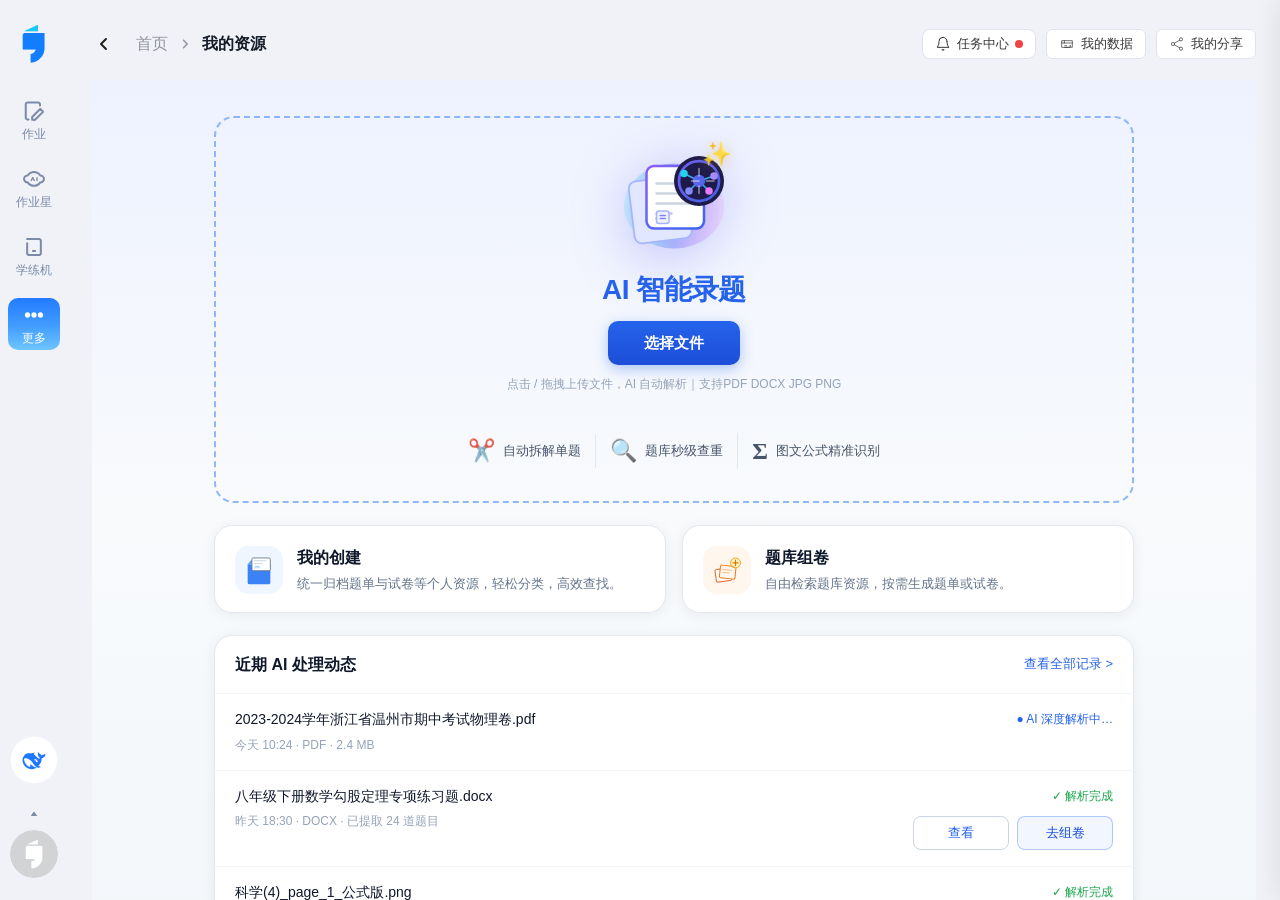
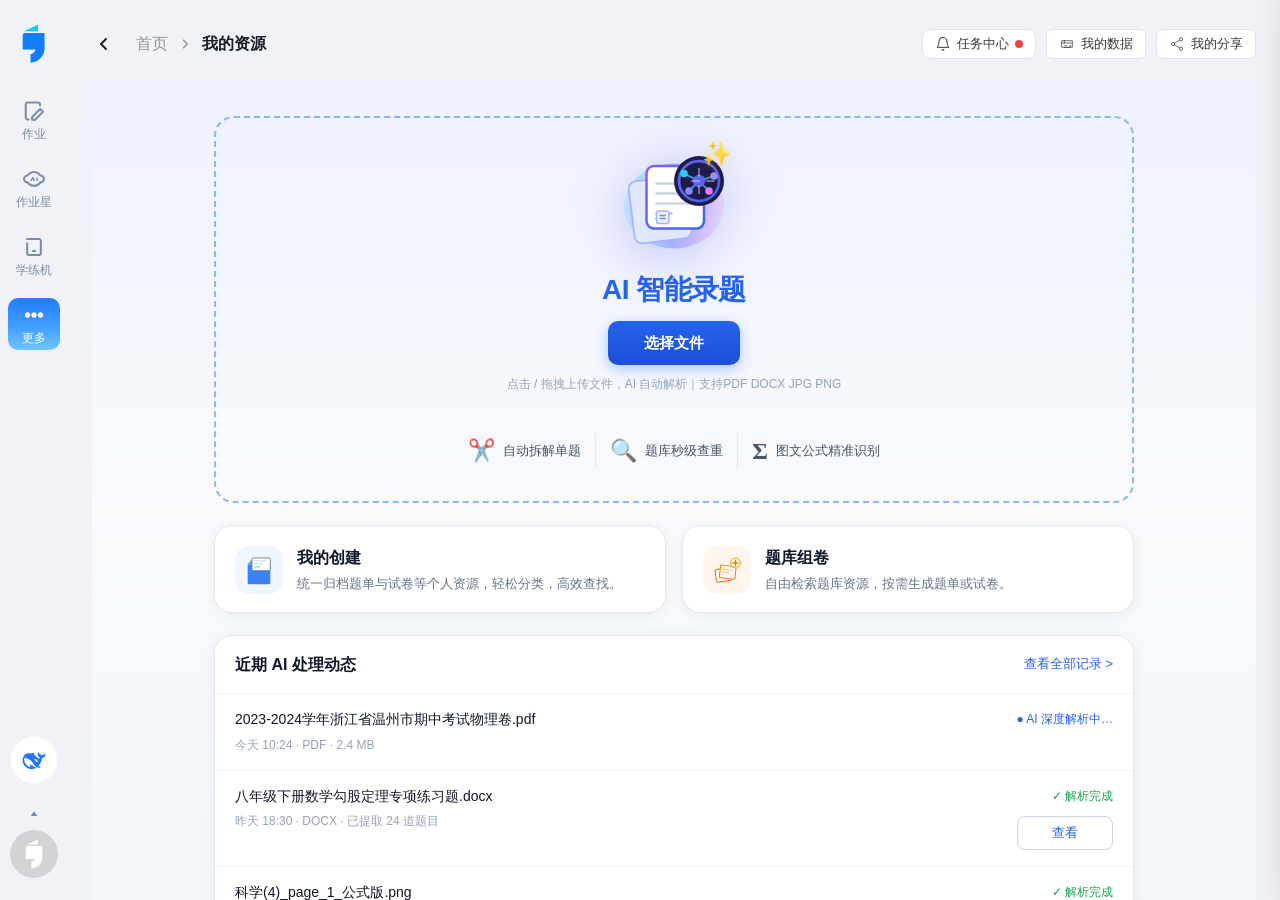
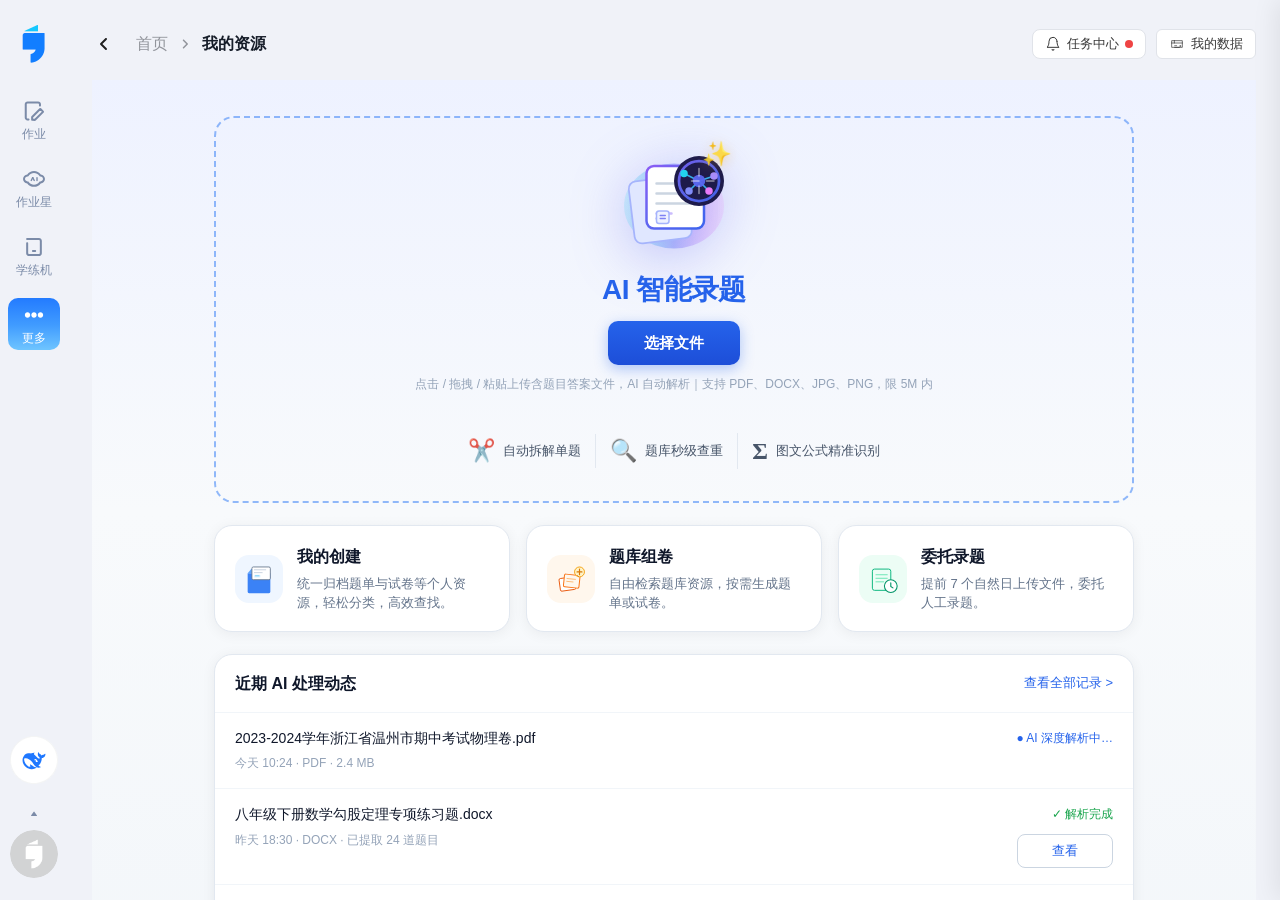
